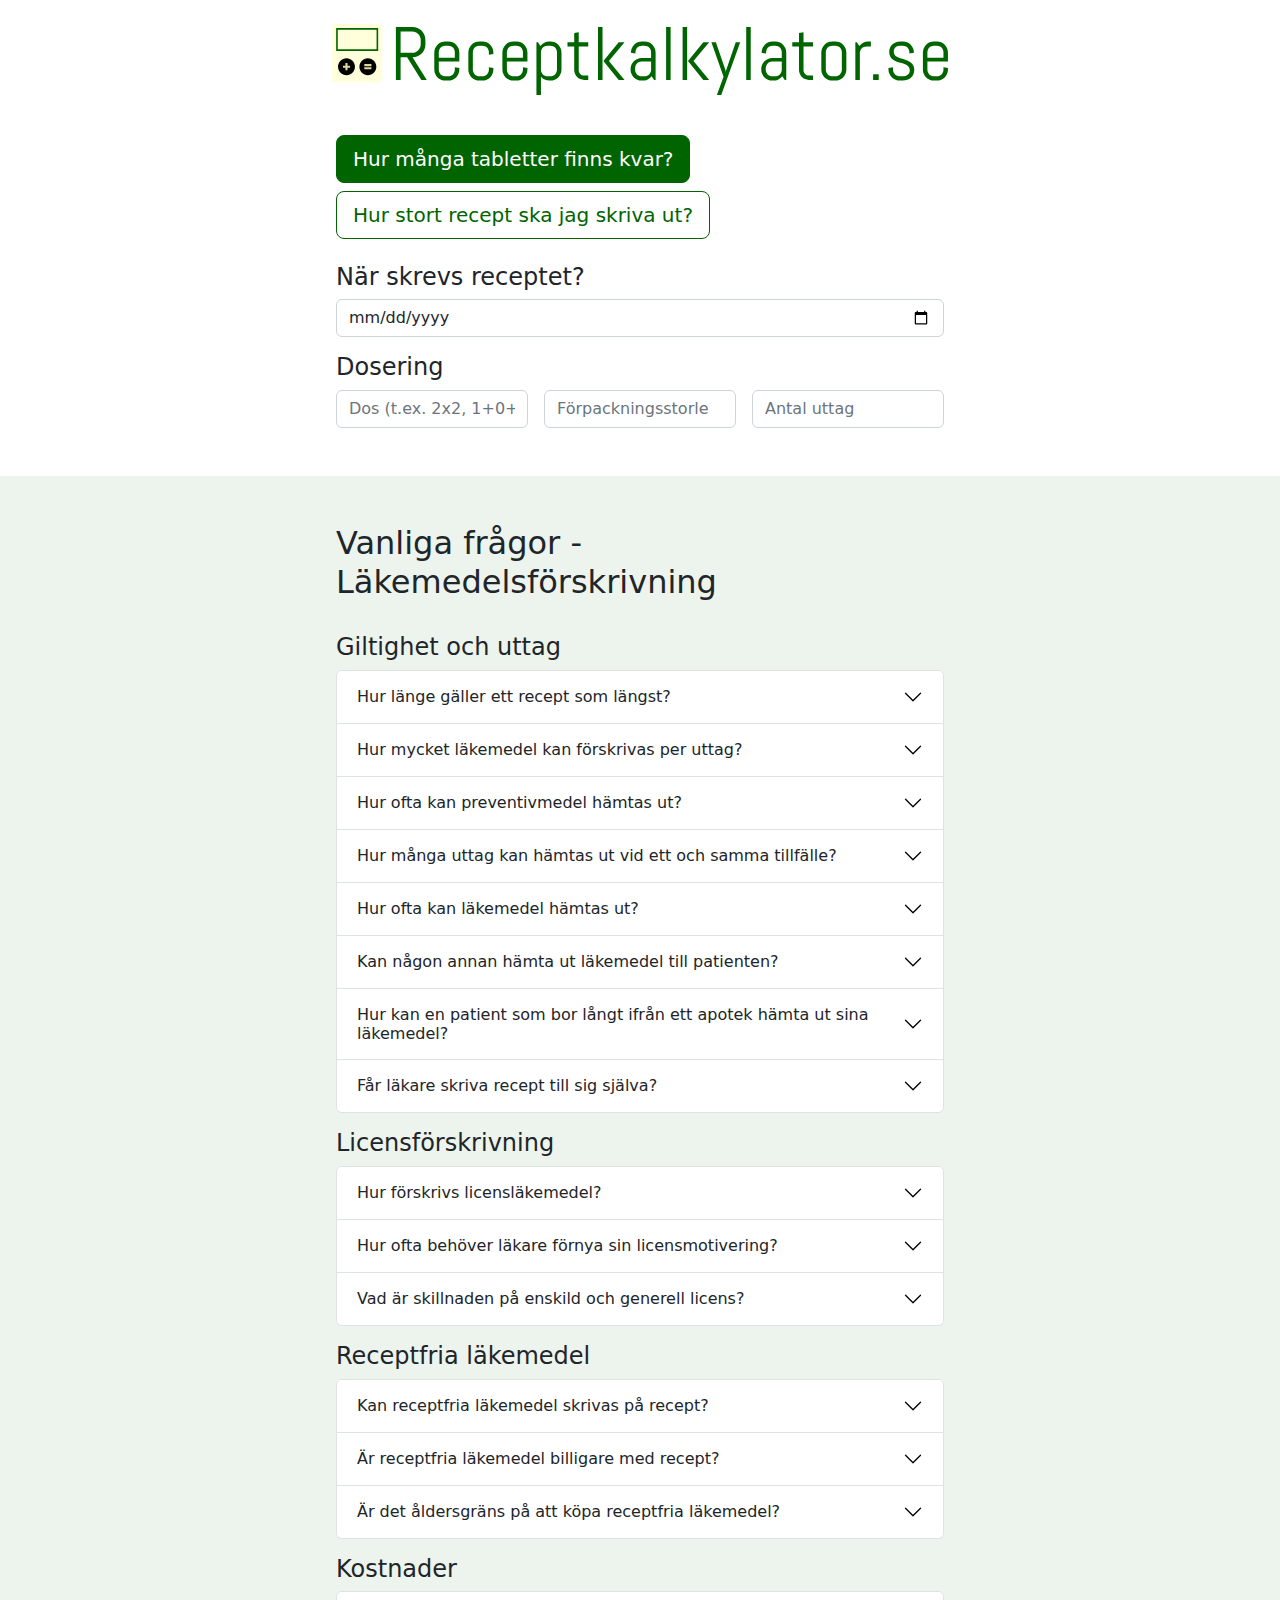
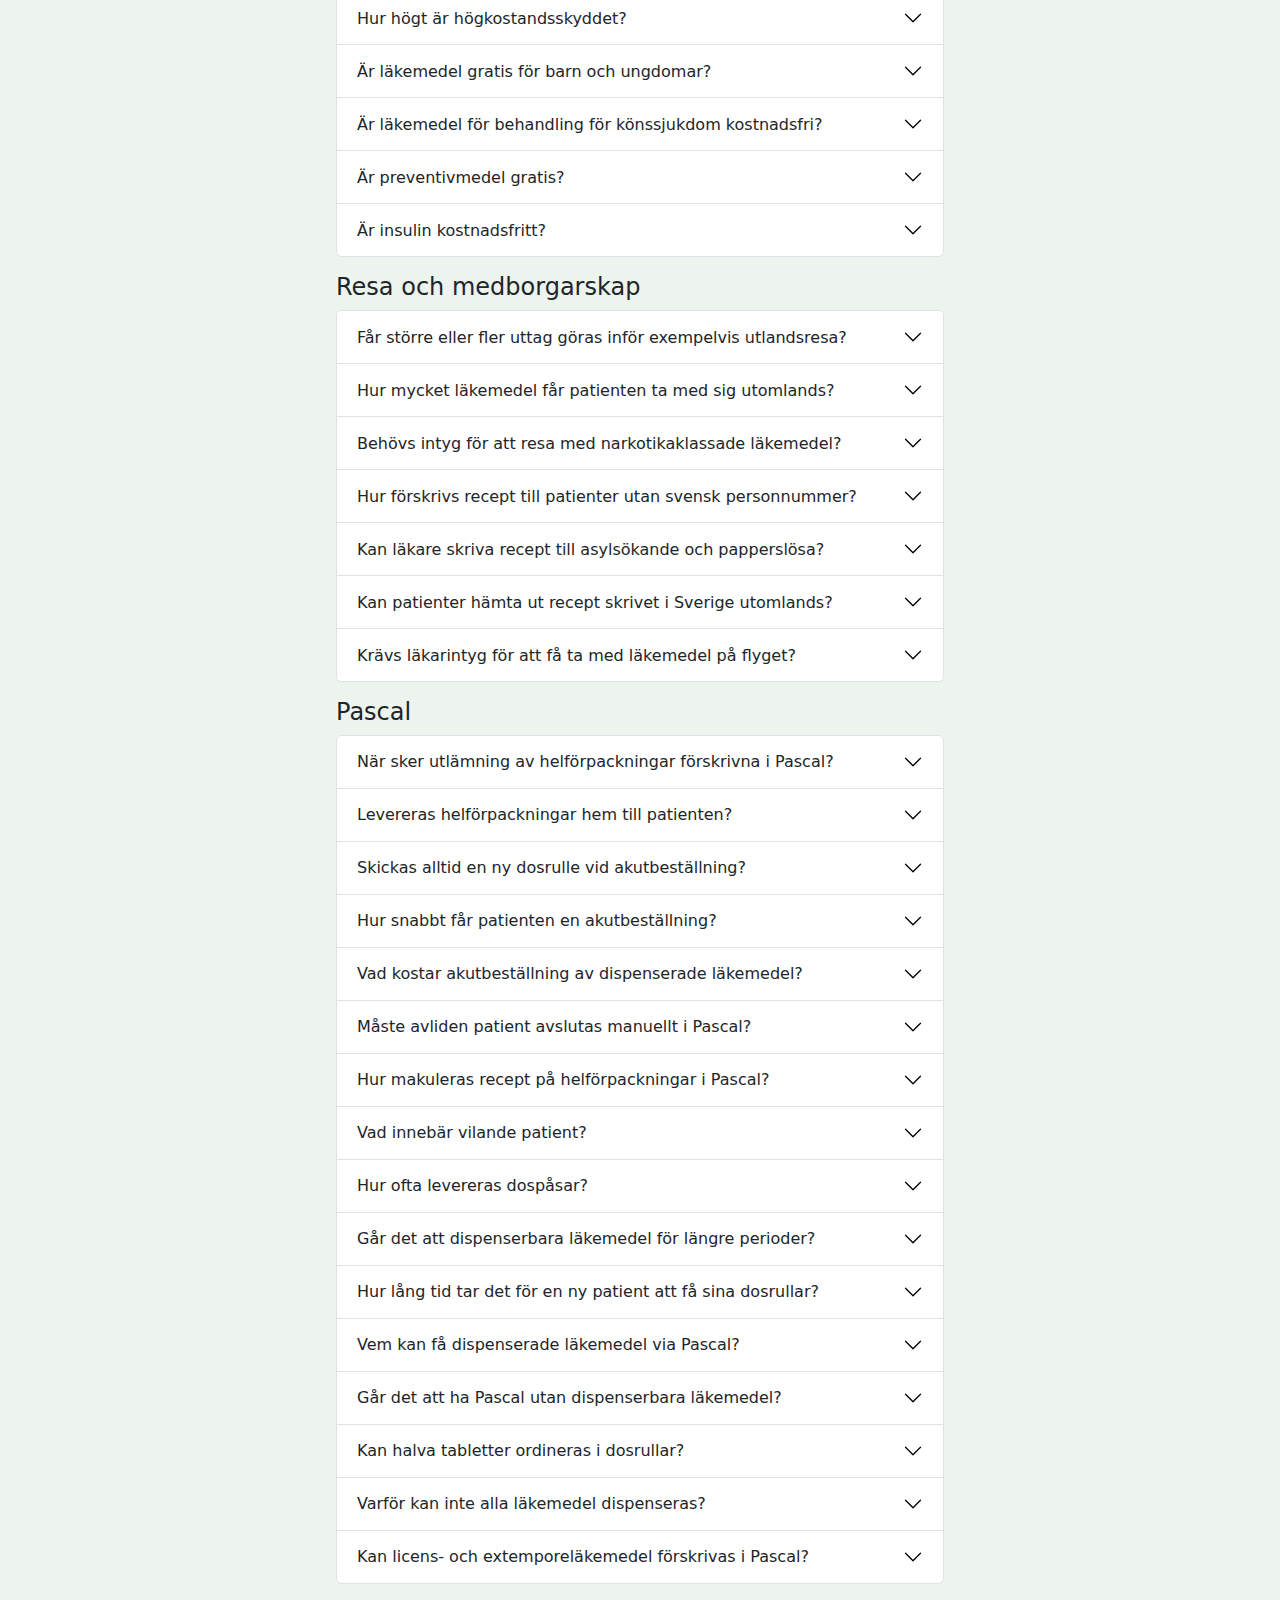
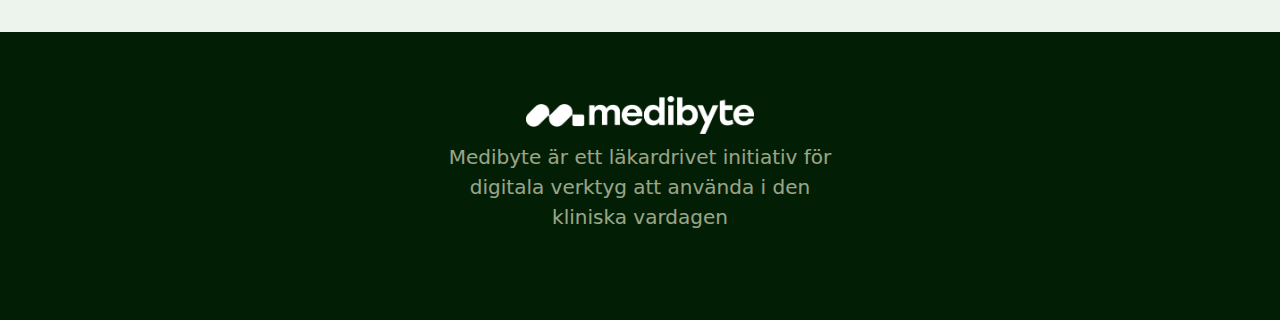
==== public_html/index.html @ afef914c "Uppdaterad FAQ (Pascal)" ====
<!DOCTYPE html>
<html lang="sv">

<head>
  <meta charset="UTF-8">
  <meta name="viewport" content="width=device-width, initial-scale=1.0">
  <meta http-equiv="X-UA-Compatible" content="ie=edge">
  <title>Beräkna recept · Receptkalkylator.se</title>
  <link href="./css/main.min.css" rel="stylesheet"> <!-- including Bootstrap css -->

  <link rel="apple-touch-icon" sizes="180x180" href="/apple-touch-icon.png">
  <link rel="icon" type="image/png" sizes="32x32" href="/favicon-32x32.png">
  <link rel="icon" type="image/png" sizes="16x16" href="/favicon-16x16.png">
  <link rel="manifest" href="/site.webmanifest">
  <link rel="mask-icon" href="/safari-pinned-tab.svg" color="#5bbad5">
  <meta name="msapplication-TileColor" content="#da532c">
  <meta name="theme-color" content="#ffffff">

  <script data-host="https://microanalytics.io" data-dnt="false" src="https://microanalytics.io/js/script.js"
    id="ZwSg9rf6GA" async defer></script>
</head>

<body>

  <body>

    <div style="background: white; width: 100%;">
      <!-- hack made to make sides white when using footer as body-background to make it look like footer stretches the page height-->

      <header class="px-4 pt-4 text-center">
        <a href="/" alt="Link to home" class="text-decoration-none">
          <div class="col-xl-6 col-lg-9 col-md-12 mx-auto text-center d-flex align-items-center justify-content-center">
            <img src="./img/layout/logo_with_text.svg" alt="Logo of Receptkalkylator.se">
          </div>
        </a>
      </header>

      <main class="col-xl-6 col-lg-9 col-md-12 mx-auto text-center px-3 pb-5">
        <div class="row text-start pt-4">
          <div class="col-12 py-3 d-grid gap-2 d-md-block">
            <button id="btnDagar" class="btnSelector btn btn-lg btn-primary mb-2" type="button">Hur många tabletter
              finns kvar?</button>
            <button id="btnUttag" class="btnSelector btn btn-lg btn-outline-primary mb-2" type="button">Hur stort recept
              ska jag skriva ut?</button>
          </div>

          <div id="mainForm">
            <div id="formGroupFromDate" class="formGroupSelectorElement">
              <div class="col-12">
                <h4>När skrevs receptet?</h4>
                <div class="input-group mb-3">
                  <input id="fromDate" type="date" class="form-control" aria-label="Text input with dropdown button"
                    max="2999-12-31">
                </div>
              </div>
            </div>

            <div id="formGroupToDate" class="formGroupSelectorElement d-none">
              <h4>Hur länge ska receptet räcka?</h4>
              <div class="input-group mb-3">
                <input id="toDate" type="date" class="form-control" aria-label="Text input with dropdown button"
                  max="2999-12-31">
                <button id="btnToDate" class="btn btn-outline-primary dropdown-toggle" type="button"
                  data-bs-toggle="dropdown" aria-expanded="false">Förvalda datum:</button>
                <ul class="dropdown-menu dropdown-menu-end">
                  <li><a class="dateDropdown dropdown-item" data-addorsub="+" data-numberof="1" data-timeframe="weeks"
                      data-element="#toDate" href="#">1 vecka</a></li>
                  <li><a class="dateDropdown dropdown-item" data-addorsub="+" data-numberof="2" data-timeframe="weeks"
                      data-element="#toDate" href="#">2 veckor</a></li>
                  <li><a class="dateDropdown dropdown-item" data-addorsub="+" data-numberof="1" data-timeframe="months"
                      data-element="#toDate" href="#">1 månad</a></li>
                  <li><a class="dateDropdown dropdown-item" data-addorsub="+" data-numberof="3" data-timeframe="months"
                      data-element="#toDate" href="#">3
                      månader</a></li>
                  </li>
                  <li><a class="dateDropdown dropdown-item" data-addorsub="+" data-numberof="6" data-timeframe="months"
                      data-element="#toDate" href="#">6
                      månader</a></li>
                  <li><a class="dateDropdown dropdown-item" data-addorsub="+" data-numberof="1" data-timeframe="years"
                      data-element="#toDate" href="#">1 år</a></li>
                </ul>
              </div>
            </div>


            <h4>Dosering</h4>
            <div class="row gx-3 gy-sm-1">
              <div class="col">
                <input id="dosage" type="text" class="form-control" placeholder="Dos (t.ex. 2x2, 1+0+1, 1*3)">
              </div>
              <div class="col">
                <input id="packageSize" type="number" class="form-control" placeholder="Förpackningsstorlek">
              </div>
              <div id="formGroupWithdrawls" class="col formGroupSelectorElement">
                <input id="withdrawls" type="number" class="form-control" placeholder="Antal uttag">
              </div>
            </div>

          </div>

        </div>

        <div id="alertReceptInfo" class="col-12 mt-4 alert alert-secondary rounded-0 text-start d-none" role="alert">
          <div class="m-1 p-3 border-primary border border-3">
            <h2 class="text-primary">RECEPT</h2>
            <p id="pReceptText">3x1 i 30 dagar från 2022-07-01 till 2022-08-01. 3 stycken förpackningar á 98 tabletter.
              I dagsläget borde <strong>22 tabletter finnas kvar</strong> som enligt receptet <strong>bör räcka i 10
                dagar</strong></b></p>
            <button id="kopieraKnapp" class="btn btn-primary"><i class="bi bi-clipboard"></i> Kopiera
              texten (för att klistra in i journalen)</button>
              <div id="additionalInfo" class="text-muted hideAtFormSetUp pt-2">
                
              </div>
          </div>
        </div>

      </main>

    </div> <!-- Slut på vita bakgrunden -->

    <section class="bg-light py-4">
      <div class="col-xl-6 col-lg-9 col-md-12 mx-auto text-start px-3 py-4">
        <h2 class="pb-2">Vanliga frågor - Läkemedelsförskrivning</h2>
        <h4 class="pt-3">Giltighet och uttag</h4>
        <div class="accordion" id="accordion1">
          <div class="accordion-item">
            <h2 class="accordion-header" id="flush-headingOne">
              <button class="accordion-button collapsed" type="button" data-bs-toggle="collapse"
                data-bs-target="#flush-collapseOne" aria-expanded="false" aria-controls="flush-collapseOne">
                Hur länge gäller ett recept som längst?
              </button>
            </h2>
            <div id="flush-collapseOne" class="accordion-collapse collapse" aria-labelledby="flush-headingOne"
              data-bs-parent="#accordion1">
              <div class="accordion-body">Giltighetstiden för ett recept är 12 månader och kan inte förlängas. Däremot
                kan giltighetstiden begränsas om det anges på receptet.
              </div>
            </div>
          </div>
          <div class="accordion-item">
            <h2 class="accordion-header" id="flush-headingThree">
              <button class="accordion-button collapsed" type="button" data-bs-toggle="collapse"
                data-bs-target="#flush-collapseThree" aria-expanded="false" aria-controls="flush-collapseThree">
                Hur mycket läkemedel kan förskrivas per uttag?
              </button>
            </h2>
            <div id="flush-collapseThree" class="accordion-collapse collapse" aria-labelledby="flush-headingThree"
              data-bs-parent="#accordion1">
              <div class="accordion-body">Som mest beviljas uttag för att täcka 90 dagars förbrukning inom
                högkostnadsskyddet. Begärs större uttag kan det bekostas utanför högkostnadsskyddet.
              </div>
            </div>
          </div>
          <div class="accordion-item">
            <h2 class="accordion-header" id="flush-headingFour">
              <button class="accordion-button collapsed" type="button" data-bs-toggle="collapse"
                data-bs-target="#flush-collapseFour" aria-expanded="false" aria-controls="flush-collapseFour">
                Hur ofta kan preventivmedel hämtas ut?
              </button>
            </h2>
            <div id="flush-collapseFour" class="accordion-collapse collapse" aria-labelledby="flush-headingFour"
              data-bs-parent="#accordion1">
              <div class="accordion-body">Preventivmedel är generellt undantaget den s.k. 90-dagarsregeln och kan hämtas
                ut för 1 års förbrukning.
              </div>
            </div>
          </div>
          <div class="accordion-item">
            <h2 class="accordion-header" id="flush-heading5">
              <button class="accordion-button collapsed" type="button" data-bs-toggle="collapse"
                data-bs-target="#flush-collapse5" aria-expanded="false" aria-controls="flush-collapse5">
                Hur många uttag kan hämtas ut vid ett och samma tillfälle?
              </button>
            </h2>
            <div id="flush-collapse5" class="accordion-collapse collapse" aria-labelledby="flush-heading5"
              data-bs-parent="#accordion1">
              <div class="accordion-body">
                <p>Sedan 2018 kan endast 1 uttag göras vid ett och samma tillfälle inom högkostnadsskyddet. Det är
                  därför viktigt att ordinera en adekvat förpackningsstorlek och ett korrekt antal förpackningar per
                  uttag.</p>
                <p><i>Exempel: Paracetamol 500 mg förskrivs med ordination 2x4 på förpackningsstorleken 100 stycken och
                    12 uttag. En förpackning á 100 tabletter räcker utifrån ordinationen endast i 12 dagar. Patienten
                    har visserligen totalt sett behandling för 150 dagar men måste besöka apoteket varannan vecka. 
                    För patienten hade det underlättat att få fler förpackningar förskrivet per uttag. 
                  </i></p>
              </div>
            </div>
          </div>
          <div class="accordion-item">
            <h2 class="accordion-header" id="flush-heading6">
              <button class="accordion-button collapsed" type="button" data-bs-toggle="collapse"
                data-bs-target="#flush-collapse6" aria-expanded="false" aria-controls="flush-collapse6">
                Hur ofta kan läkemedel hämtas ut?
              </button>
            </h2>
            <div id="flush-collapse6" class="accordion-collapse collapse" aria-labelledby="flush-heading6"
              data-bs-parent="#accordion1">
              <div class="accordion-body">
                <p>Ett nytt uttag kan inom högkostnadsskyddet göras tidigast efter 2/3 av tiden som ett recept ska
                  räcka. </p>
                <p><i>Exempel: Enalapril 20 mg förskrivs på ordination 1x1 med förpackningsstorlek 100 stycken och 4
                    uttag. Det andra uttaget kan göras tidigast 60 dagar efter det första uttaget.</i></p>
              </div>
            </div>
          </div>
          <div class="accordion-item">
            <h2 class="accordion-header" id="flush-heading19">
              <button class="accordion-button collapsed" type="button" data-bs-toggle="collapse"
                data-bs-target="#flush-collapse19" aria-expanded="false" aria-controls="flush-collapse19">
                Kan någon annan hämta ut läkemedel till patienten?
              </button>
            </h2>
            <div id="flush-collapse19" class="accordion-collapse collapse" aria-labelledby="flush-heading19"
              data-bs-parent="#accordion1">
              <div class="accordion-body">Ja. Genom att lämna in en fullmakt till apoteket kan exempelvis en anhörig eller vårdenhet hämta ut läkemedel åt patienten. En vårnadshavare kan även överlåta sitt barns apoteksärenden genom en <a href="https://www.ehalsomyndigheten.se/privat/blanketter/blanketter-for-fullmakter/" target="_blank">fullmakt från E-hälsomyndigheten</a>. 
              </div>
            </div>
          </div>
          <div class="accordion-item">
            <h2 class="accordion-header" id="flush-heading20">
              <button class="accordion-button collapsed" type="button" data-bs-toggle="collapse"
                data-bs-target="#flush-collapse20" aria-expanded="false" aria-controls="flush-collapse20">
                Hur kan en patient som bor långt ifrån ett apotek hämta ut sina läkemedel?
              </button>
            </h2>
            <div id="flush-collapse20" class="accordion-collapse collapse" aria-labelledby="flush-heading20"
              data-bs-parent="#accordion1">
              <div class="accordion-body">På de flesta orter som saknar apotek finns det apoteksombud. Det kan exempelvis vara en lanthandel där du kan kan hämta ut och lämna in läkemedel.
              </div>
            </div>
          </div>
          <div class="accordion-item">
            <h2 class="accordion-header" id="flush-heading15">
              <button class="accordion-button collapsed" type="button" data-bs-toggle="collapse"
                data-bs-target="#flush-collapse15" aria-expanded="false" aria-controls="flush-collapse15">
                Får läkare skriva recept till sig själva?
              </button>
            </h2>
            <div id="flush-collapse15" class="accordion-collapse collapse" aria-labelledby="flush-heading15"
              data-bs-parent="#accordion1">
              <div class="accordion-body">Ja. Förskrivningsrätten innefattar även läkemedelsförskrivning för eget bruk. Detta görs enklast som “Fritidsförskrivning” på E-hälsomyndighetens webbplats <a href="https://www.ehalsomyndigheten.se/yrkesverksam/vard/forskrivningskollen/">förskrivningskollen.se</a>.
              </div>
            </div>
          </div>
        </div>

        <!--LICENSFÖRSKRIVNING-->
        <h4 class="pt-3">Licensförskrivning</h4>
        <div class="accordion" id="accordion5">
          <div class="accordion-item">
            <h2 class="accordion-header" id="flush-heading16">
              <button class="accordion-button collapsed" type="button" data-bs-toggle="collapse"
                data-bs-target="#flush-collapse16" aria-expanded="false" aria-controls="flush-collapse16">
                Hur förskrivs licensläkemedel?
              </button>
            </h2>
            <div id="flush-collapse16" class="accordion-collapse collapse" aria-labelledby="flush-heading16"
              data-bs-parent="#accordion5">
              <div class="accordion-body"><p> För att en patient ska kunna behandlas med ett icke godkänt läkemedel krävs det att apoteket söker en licens. Läkaren måste först skriva en licensmotivering i <a href="https://www.ehalsomyndigheten.se/yrkesverksam/klas/" target="_blank">e-tjänsten KLAS</a>. Det är Läkemedelsverket som beslutar i frågan. 
                <p>Licensmotiveringen ska beskriva tidigare behandlingsförsök och varför inte godkända läkemedel kan användas samt motivera valet av det aktuella licensläkemedlet.</p>
              </div>
            </div>
          </div>
          <div class="accordion-item">
            <h2 class="accordion-header" id="flush-heading17">
              <button class="accordion-button collapsed" type="button" data-bs-toggle="collapse"
                data-bs-target="#flush-collapse17" aria-expanded="false" aria-controls="flush-collapse17">
                Hur ofta behöver läkare förnya sin licensmotivering?
              </button>
            </h2>
            <div id="flush-collapse17" class="accordion-collapse collapse" aria-labelledby="flush-heading17"
              data-bs-parent="#accordion5">
              <div class="accordion-body">Läkarens licensmotivering sparas i 36 månader. Under denna period kan apoteket på egen hand förnya licensansökan vid behov.
              </div>
            </div>
          </div>
          <div class="accordion-item">
            <h2 class="accordion-header" id="flush-heading18">
              <button class="accordion-button collapsed" type="button" data-bs-toggle="collapse"
                data-bs-target="#flush-collapse18" aria-expanded="false" aria-controls="flush-collapse18">
                Vad är skillnaden på enskild och generell licens?
              </button>
            </h2>
            <div id="flush-collapse18" class="accordion-collapse collapse" aria-labelledby="flush-heading18"
              data-bs-parent="#accordion5">
              <div class="accordion-body">En enskild licens gäller för en enskild patient och är inte kopplad till förskrivande läkare eller vårdenhet. En generell licens tillgodoser tvärtom behovet av läkemedelsrekvirering på en eller flera vårdenheter (exempelvis ett sjukhus) men gäller inte för receptexpediering annat än i undantagsfall. 
              </div>
            </div>
          </div>
        </div>

        <!-- RECEPTFRIA LÄKEMEDEL-->
        <h4 class="pt-3">Receptfria läkemedel</h4>
        <div class="accordion" id="accordion6">
          <div class="accordion-item">
            <h2 class="accordion-header" id="flush-heading10">
              <button class="accordion-button collapsed" type="button" data-bs-toggle="collapse"
                data-bs-target="#flush-collapse10" aria-expanded="false" aria-controls="flush-collapse10">
                Kan receptfria läkemedel skrivas på recept?
              </button>
            </h2>
            <div id="flush-collapse10" class="accordion-collapse collapse" aria-labelledby="flush-heading10"
              data-bs-parent="#accordion6">
              <div class="accordion-body">Ja. Alla läkemedel kan skrivas på recept. Det är dock inte säkert att läkemedlet ingår i läkemedelsförmånen och därmed innefattas av högkostnadsskyddet bara för att det skrivs på recept. Vidare har flertalet regioner särskilda regler för förskrivning av receptfria läkemedel.
              </div>
            </div>
          </div>
          <div class="accordion-item">
            <h2 class="accordion-header" id="flush-heading10x">
              <button class="accordion-button collapsed" type="button" data-bs-toggle="collapse"
                data-bs-target="#flush-collapse10x" aria-expanded="false" aria-controls="flush-collapse10x">
                Är receptfria läkemedel billigare med recept?
              </button>
            </h2>
            <div id="flush-collapse10x" class="accordion-collapse collapse" aria-labelledby="flush-heading10x"
              data-bs-parent="#accordion6">
              <div class="accordion-body">
                <p>Nej. Generellt sett är receptfria läkemedel billigare att köpa utan recept, t.ex. från nätapotek
                  eller vanliga livsmedelsbutiker, förutsatt att patienten inte nått upp till subvention inom
                  högkostnadsskyddet och att det aktuella läkemedelet ingår i förmånen.</p>
                <p>Läs mer i <a
                    href="https://www.konkurrensverket.se/informationsmaterial/rapportlista/prisutveckling-pa-receptfria-lakemedel-sedan-omregleringen/"
                    target="_blank" alt="Länk till rapport om recept på Konkurrensverkets hemsida">Konkurrensverkets
                    rapport från 2017</a>.</p>
              </div>
            </div>
          </div>
          <div class="accordion-item">
            <h2 class="accordion-header" id="flush-heading14">
              <button class="accordion-button collapsed" type="button" data-bs-toggle="collapse"
                data-bs-target="#flush-collapse14" aria-expanded="false" aria-controls="flush-collapse14">
                Är det åldersgräns på att köpa receptfria läkemedel?
              </button>
            </h2>
            <div id="flush-collapse14" class="accordion-collapse collapse" aria-labelledby="flush-heading14"
              data-bs-parent="#accordion6">
              <div class="accordion-body">I dagligvaruhandeln gäller 18-årsgräns på samtliga receptfria läkemedel. På apotek gäller ingen åldersgräns (undantaget nikotinersättning) men mindreåriga får endast köpa en förpackning paracetamol p.g.a. intoxikationsrisk.
              </div>
            </div>
          </div>
        </div>
      
        <!--KOSTNADER-->
        <h4 class="pt-3">Kostnader</h4>
        <div class="accordion" id="accordion2">
          <div class="accordion-item">
            <h2 class="accordion-header" id="flush-headingTwo">
              <button class="accordion-button collapsed" type="button" data-bs-toggle="collapse"
                data-bs-target="#flush-collapseTwo" aria-expanded="false" aria-controls="flush-collapseTwo">
                Hur högt är högkostandsskyddet?
              </button>
            </h2>
            <div id="flush-collapseTwo" class="accordion-collapse collapse" aria-labelledby="flush-headingTwo"
              data-bs-parent="#accordion2">
              <div class="accordion-body">Högkostandsskyddet uppgår 2023 till 2600 kr. Det innebär att patienten aldrig
                betalar mer än 2600 kr per 12 månadersperiod för sina läkemedel.
              </div>
            </div>
          </div>
          <div class="accordion-item">
            <h2 class="accordion-header" id="flush-heading11">
              <button class="accordion-button collapsed" type="button" data-bs-toggle="collapse"
                data-bs-target="#flush-collapse11" aria-expanded="false" aria-controls="flush-collapse11">
                Är läkemedel gratis för barn och ungdomar?
              </button>
            </h2>
            <div id="flush-collapse11" class="accordion-collapse collapse" aria-labelledby="flush-heading11"
              data-bs-parent="#accordion2">
              <div class="accordion-body">Ja. Läkemedel inom läkemedelsförmånen är kostnadsfria till barn och ungdomar upp till och med 18 år.
              </div>
            </div>
          </div>
          <div class="accordion-item">
            <h2 class="accordion-header" id="flush-heading12">
              <button class="accordion-button collapsed" type="button" data-bs-toggle="collapse"
                data-bs-target="#flush-collapse12" aria-expanded="false" aria-controls="flush-collapse12">
                Är läkemedel för behandling för könssjukdom kostnadsfri?
              </button>
            </h2>
            <div id="flush-collapse12" class="accordion-collapse collapse" aria-labelledby="flush-heading12"
              data-bs-parent="#accordion2">
              <div class="accordion-body">Ja. Läkemedel för behandling av könssjukdomar som lyder under Smittskyddslagen är kostnadsfria oavsett ålder. Könssjukdomar som ingår i Smittskyddslagen är: Klamydia, Gonorré, Hepatit B, Syfilis och HIV.
              </div>
            </div>
          </div>
          <div class="accordion-item">
            <h2 class="accordion-header" id="flush-heading13">
              <button class="accordion-button collapsed" type="button" data-bs-toggle="collapse"
                data-bs-target="#flush-collapse13" aria-expanded="false" aria-controls="flush-collapse13">
                Är preventivmedel gratis?
              </button>
            </h2>
            <div id="flush-collapse13" class="accordion-collapse collapse" aria-labelledby="flush-heading13"
              data-bs-parent="#accordion2">
              <div class="accordion-body">Preventivmedel inom förmånen är kostnadsfria upp till och med 20 års ålder på nationell nivå. Därefter subventioneras preventivmedel olika beroende på i vilken region patienten är skriven. Läs mer om regionspeficika <a href="https://www.ehalsomyndigheten.se/yrkesverksam/apotek/lakemedelssubventioner/#regionssubventioner">läkemedelssubventioner på E-hälsomyndigheten.</a>
              </div>
            </div>
          </div>
          <div class="accordion-item">
            <h2 class="accordion-header" id="flush-heading37">
              <button class="accordion-button collapsed" type="button" data-bs-toggle="collapse"
                data-bs-target="#flush-collapse37" aria-expanded="false" aria-controls="flush-collapse37">
                Är insulin kostnadsfritt?
              </button>
            </h2>
            <div id="flush-collapse37" class="accordion-collapse collapse" aria-labelledby="flush-heading37"
              data-bs-parent="#accordion2">
              <div class="accordion-body">Ja. För patienter med diabetes typ 2 är även kombinationspreparat av insulin och GLP-1-analog kostnadsfria. 
              </div>
            </div>
          </div>
        </div>

        <!--RESA OCH MEDBORGARSKAP-->
        <h4 class="pt-3">Resa och medborgarskap</h4>
        <div class="accordion" id="accordion3">
          <div class="accordion-item">
            <h2 class="accordion-header" id="flush-heading7">
              <button class="accordion-button collapsed" type="button" data-bs-toggle="collapse"
                data-bs-target="#flush-collapse7" aria-expanded="false" aria-controls="flush-collapse7">
                Får större eller fler uttag göras inför exempelvis utlandsresa?
              </button>
            </h2>
            <div id="flush-collapse7" class="accordion-collapse collapse" aria-labelledby="flush-heading7"
              data-bs-parent="#accordion3">
              <div class="accordion-body">Vid synnerliga skäl (exempelvis utlandsstudier) får apoteket göra undantag
                från den s.k. 90-dagarsregeln och bevilja större uttag inom läkemedelsförmånen.
              </div>
            </div>
          </div>
          <div class="accordion-item">
            <h2 class="accordion-header" id="flush-heading8">
              <button class="accordion-button collapsed" type="button" data-bs-toggle="collapse"
                data-bs-target="#flush-collapse8" aria-expanded="false" aria-controls="flush-collapse8">
                Hur mycket läkemedel får patienten ta med sig utomlands?
              </button>
            </h2>
            <div id="flush-collapse8" class="accordion-collapse collapse" aria-labelledby="flush-heading8"
              data-bs-parent="#accordion3">
              <div class="accordion-body">Det beror på mottagande land. Kontakta aktuellt lands ambassad för regler
                gällande läkemedel.
              </div>
            </div>
          </div>
          <div class="accordion-item">
            <h2 class="accordion-header" id="flush-heading9">
              <button class="accordion-button collapsed" type="button" data-bs-toggle="collapse"
                data-bs-target="#flush-collapse9" aria-expanded="false" aria-controls="flush-collapse9">
                Behövs intyg för att resa med narkotikaklassade läkemedel?
              </button>
            </h2>
            <div id="flush-collapse9" class="accordion-collapse collapse" aria-labelledby="flush-heading9"
              data-bs-parent="#accordion3">
              <div class="accordion-body">
                <p>Vid resa till Schengenland krävs ett schengenintyg för varje läkemedel som är narkotikaklassat i det
                  mottagande landet. För övriga länder bör aktuellt lands ambassad konsulteras.</p>
                <p>Schengenintyg finns att fylla i elektroniskt på Läkemedelsverkets hemsida:
                  <a href="https://www.lakemedelsverket.se/48fdea/globalassets/dokument/blanketter-och-e-tjanster/handel-med-lakemedel/schengenintyg.pdf"
                    alt="Schengen-intyg för narkotikaklassade läkemedel" target="_blank">Schengen-intyg</a>
                </p>
              </div>
            </div>
          </div>
          <div class="accordion-item">
            <h2 class="accordion-header" id="flush-heading15">
              <button class="accordion-button collapsed" type="button" data-bs-toggle="collapse"
                data-bs-target="#flush-collapse15" aria-expanded="false" aria-controls="flush-collapse15">
                Hur förskrivs recept till patienter utan svensk personnummer?
              </button>
            </h2>
            <div id="flush-collapse15" class="accordion-collapse collapse" aria-labelledby="flush-heading15"
              data-bs-parent="#accordion3">
              <div class="accordion-body">För patienter utan svensk personnummer måste ett specifikt apotek anges på receptet och patienten informeras om att receptet inte kan hämtas ut på något annat apotek. Vidare kan inte uttag sparas och förskrivningen omfattas inte av högkostnadsskyddet.
              </div>
            </div>
          </div>
          <div class="accordion-item">
            <h2 class="accordion-header" id="flush-heading16">
              <button class="accordion-button collapsed" type="button" data-bs-toggle="collapse"
                data-bs-target="#flush-collapse16" aria-expanded="false" aria-controls="flush-collapse16">
                Kan läkare skriva recept till asylsökande och papperslösa?
              </button>
            </h2>
            <div id="flush-collapse16" class="accordion-collapse collapse" aria-labelledby="flush-heading16"
              data-bs-parent="#accordion3">
              <div class="accordion-body"> <p>Ja. Läs <i>“Hur förskrivs recept till patienter utan svenskt personnummer?”</i> ovan.</p>
                <p>Asylsökande och papperslösa omfattas inte av läkemedelsförmånen. För vuxna subventioneras endast läkemedel för vård som inte kan anstå. Barn och ungdomar har rätt till samma vård som andra barn och ungdomar som bor i Sverige. Läs mer om läkemedel till asylsökande på <a href="https://www.migrationsverket.se/Andra-aktorer/Kommuner/Om-asylsokande/Ratt-till-vard.html" target="_blank">Migrationsverkets hemsida</a> respektive aktuell region för hantering av läkemedel till papperslösa.</p>
              </div>
            </div>
          </div>
          <div class="accordion-item">
            <h2 class="accordion-header" id="flush-heading17">
              <button class="accordion-button collapsed" type="button" data-bs-toggle="collapse"
                data-bs-target="#flush-collapse17" aria-expanded="false" aria-controls="flush-collapse17">
                Kan patienter hämta ut recept skrivet i Sverige utomlands?
              </button>
            </h2>
            <div id="flush-collapse17" class="accordion-collapse collapse" aria-labelledby="flush-heading17"
              data-bs-parent="#accordion3">
              <div class="accordion-body"><p>Ja. I princip är recept förskrivna inom EES giltiga inom hela EES (Europeiska unionen inklusive Norge, Island och Liechtenstein). I praktiken krävs dock ett pappersrecept då EES inte har samma system för e-recept. <a href="https://europa.eu/youreurope/citizens/health/prescription-medicine-abroad/prescriptions/index_sv.htm" target="_blank">Läs mer på europeiska unionens hemsida</a></p>
              </div>
            </div>
          </div>
          <div class="accordion-item">
            <h2 class="accordion-header" id="flush-heading18">
              <button class="accordion-button collapsed" type="button" data-bs-toggle="collapse"
                data-bs-target="#flush-collapse18" aria-expanded="false" aria-controls="flush-collapse18">
                Krävs läkarintyg för att få ta med läkemedel på flyget?
              </button>
            </h2>
            <div id="flush-collapse18" class="accordion-collapse collapse" aria-labelledby="flush-heading18"
              data-bs-parent="#accordion3">
              <div class="accordion-body">Nej. Däremot underlättar det om läkemedel medförs i originalförpackning men det är inget krav.
              </div>
            </div>
          </div>
        </div>
      
      <!--PASCAL-->
      <h4 class="pt-3">Pascal</h4>
        <div class="accordion" id="accordion4">
          <div class="accordion-item">
            <h2 class="accordion-header" id="flush-heading21">
              <button class="accordion-button collapsed" type="button" data-bs-toggle="collapse"
                data-bs-target="#flush-collapse21" aria-expanded="false" aria-controls="flush-collapse21">
                När sker utlämning av helförpackningar förskrivna i Pascal?
              </button>
            </h2>
            <div id="flush-collapse21" class="accordion-collapse collapse" aria-labelledby="flush-heading21"
              data-bs-parent="#accordion4">
              <div class="accordion-body">Helförpackningar kan omgående hämtas ut på valfritt apotek.
              </div>
            </div>
          </div>
          <div class="accordion-item">
            <h2 class="accordion-header" id="flush-heading22">
              <button class="accordion-button collapsed" type="button" data-bs-toggle="collapse"
                data-bs-target="#flush-collapse22" aria-expanded="false" aria-controls="flush-collapse22">
                Levereras helförpackningar hem till patienten?
              </button>
            </h2>
            <div id="flush-collapse22" class="accordion-collapse collapse" aria-labelledby="flush-heading22"
              data-bs-parent="#accordion4">
              <div class="accordion-body">Nej. Helförpackningar hämtas ut på valfritt apotek, alternativt levereras till överenskommet utlämningsställe.
              </div>
            </div>
          </div>
          <div class="accordion-item">
            <h2 class="accordion-header" id="flush-heading23">
              <button class="accordion-button collapsed" type="button" data-bs-toggle="collapse"
                data-bs-target="#flush-collapse23" aria-expanded="false" aria-controls="flush-collapse23">
                Skickas alltid en ny dosrulle vid akutbeställning?
              </button>
            </h2>
            <div id="flush-collapse23" class="accordion-collapse collapse" aria-labelledby="flush-heading23"
              data-bs-parent="#accordion4">
              <div class="accordion-body"> Nej. Endast vid utsättning eller dosändring av dispenserade läkemedel skickas en ny så kallad utbytesrulle. Om endast läkemedel läkemedel läggs till skickas tilläggsdoser i en så kallad kompletteringsrulle. Detta är en ny funktion sedan 2018. Det är därför viktigt att akutmarkera samtliga läkemedel som önskas ingå i en akutbeställning. 
              </div>
            </div>
          </div>
          <div class="accordion-item">
            <h2 class="accordion-header" id="flush-heading24">
              <button class="accordion-button collapsed" type="button" data-bs-toggle="collapse"
                data-bs-target="#flush-collapse24" aria-expanded="false" aria-controls="flush-collapse24">
                Hur snabbt får patienten en akutbeställning?
              </button>
            </h2>
            <div id="flush-collapse24" class="accordion-collapse collapse" aria-labelledby="flush-heading24"
              data-bs-parent="#accordion4">
              <div class="accordion-body">Det beror på om akutbeställningen görs innan stopptiden (kl. 12:00), isåfall levereras nya dospåsar till utlämningsstället senast dagen därpå (dag 2) med läkemedel för nästa dag (dag 3). Annars dröjer det ytterligare en dag. Vidare sker inga leveranser på helgdagar. <br><br> Detta innebär att en akutbeställning efter kl. 12:00 på en fredag levereras först på tisdag med dispenserade läkemedel för start onsdag. 
              </div>
            </div>
          </div>
          <div class="accordion-item">
            <h2 class="accordion-header" id="flush-heading25">
              <button class="accordion-button collapsed" type="button" data-bs-toggle="collapse"
                data-bs-target="#flush-collapse25" aria-expanded="false" aria-controls="flush-collapse25">
                Vad kostar akutbeställning av dispenserade läkemedel?
              </button>
            </h2>
            <div id="flush-collapse25" class="accordion-collapse collapse" aria-labelledby="flush-heading25"
              data-bs-parent="#accordion4">
              <div class="accordion-body">Akut dosleverans till avtal utlämningsställe är kostnadsfritt. Om mottagande enhet (exempelvis hemsjukvården eller SÄBO) har avtalat om direktleverans utgår en extra kostnad för detta. 
              </div>
            </div>
          </div>
          <div class="accordion-item">
            <h2 class="accordion-header" id="flush-heading26">
              <button class="accordion-button collapsed" type="button" data-bs-toggle="collapse"
                data-bs-target="#flush-collapse26" aria-expanded="false" aria-controls="flush-collapse26">
                Måste avliden patient avslutas manuellt i Pascal?
              </button>
            </h2>
            <div id="flush-collapse26" class="accordion-collapse collapse" aria-labelledby="flush-heading26"
              data-bs-parent="#accordion4">
              <div class="accordion-body">Ja. Det tar tid för informationen att överföras från folkbokföringen till Pascal varför fortsatta försändelser (och fakturor) kommer att skickas om patienten inte registreras som avliden.
              </div>
            </div>
          </div>
          <div class="accordion-item">
            <h2 class="accordion-header" id="flush-heading27">
              <button class="accordion-button collapsed" type="button" data-bs-toggle="collapse"
                data-bs-target="#flush-collapse27" aria-expanded="false" aria-controls="flush-collapse27">
                Hur makuleras recept på helförpackningar i Pascal?
              </button>
            </h2>
            <div id="flush-collapse27" class="accordion-collapse collapse" aria-labelledby="flush-heading27"
              data-bs-parent="#accordion4">
              <div class="accordion-body">Genom att sätta ut läkemedlet i Pascal makuleras receptet och ytterligare helförpackning går inte att hämta ut.
              </div>
            </div>
          </div>
          <div class="accordion-item">
            <h2 class="accordion-header" id="flush-heading29">
              <button class="accordion-button collapsed" type="button" data-bs-toggle="collapse"
                data-bs-target="#flush-collapse29" aria-expanded="false" aria-controls="flush-collapse29">
                Vad innebär vilande patient?
              </button>
            </h2>
            <div id="flush-collapse29" class="accordion-collapse collapse" aria-labelledby="flush-heading29"
              data-bs-parent="#accordion4">
              <div class="accordion-body">Det innebär att patientens dosrullar är pausade. Det går dock fortfarande att göra förändringar i läkemedelslistan och helförpackningar kan hämtas ut som vanligt. 
              </div>
            </div>
          </div>
          <div class="accordion-item">
            <h2 class="accordion-header" id="flush-heading30">
              <button class="accordion-button collapsed" type="button" data-bs-toggle="collapse"
                data-bs-target="#flush-collapse30" aria-expanded="false" aria-controls="flush-collapse30">
                Hur ofta levereras dospåsar?
              </button>
            </h2>
            <div id="flush-collapse30" class="accordion-collapse collapse" aria-labelledby="flush-heading30"
              data-bs-parent="#accordion4">
              <div class="accordion-body">Som standard levereras dospåsar för 2 veckors förbrukning åt gång. Detta kan ändras till 1 vecka om det önskas.
              </div>
            </div>
          </div>
          <div class="accordion-item">
            <h2 class="accordion-header" id="flush-heading31">
              <button class="accordion-button collapsed" type="button" data-bs-toggle="collapse"
                data-bs-target="#flush-collapse31" aria-expanded="false" aria-controls="flush-collapse31">
                Går det att dispenserbara läkemedel för längre perioder?
              </button>
            </h2>
            <div id="flush-collapse31" class="accordion-collapse collapse" aria-labelledby="flush-heading31"
              data-bs-parent="#accordion4">
              <div class="accordion-body">I de flesta fall går det att få dosrullar för längre tid än 2 veckor men en individuell bedömning görs av Dostjänst vid förfrågan. Då dispensering riskerar att försämra hållbarheten dispenseras i regel inte läkemedel för mer än 3 månaders förbrukning.
              </div>
            </div>
          </div>
          <div class="accordion-item">
            <h2 class="accordion-header" id="flush-heading38">
              <button class="accordion-button collapsed" type="button" data-bs-toggle="collapse"
                data-bs-target="#flush-collapse38" aria-expanded="false" aria-controls="flush-collapse38">
                Hur lång tid tar det för en ny patient att få sina dosrullar?
              </button>
            </h2>
            <div id="flush-collapse38" class="accordion-collapse collapse" aria-labelledby="flush-heading38"
              data-bs-parent="#accordion4">
              <div class="accordion-body">Det tar som längst 5 dagar för patienten att få sina dospåsar efter att patienten är registrerad och läkemedel förskrivet.
              </div>
            </div>
          </div>
          <div class="accordion-item">
            <h2 class="accordion-header" id="flush-heading32">
              <button class="accordion-button collapsed" type="button" data-bs-toggle="collapse"
                data-bs-target="#flush-collapse32" aria-expanded="false" aria-controls="flush-collapse32">
                Vem kan få dispenserade läkemedel via Pascal?
              </button>
            </h2>
            <div id="flush-collapse32" class="accordion-collapse collapse" aria-labelledby="flush-heading32"
              data-bs-parent="#accordion4">
              <div class="accordion-body">Vid ställningstagande till registrering i Pascal ska en helhetsbedömning av patientens medicinska situation göras. Dosdispensering ska företrädesvis erbjudas patienter som uppfyller nedanstående kriterier. <br><br>
                <ul>
                <li>Oförmåga att sköta sin egen medicinering</li>
                <li>Stabil läkemedelsordination</li>
                <li>Minst 3 dispenserbara läkemedel för kontinuerligt bruk</li>
                </ul>
                Vid frekventa sjukhusvistelser eller annan orsak till förväntat snabbt förändrad läkemedelssituation är det mindre lämpligt med dispenserade läkemedel. Även vid stående läkemedelsordiantion av icke-dispenserbara läkemedel bör lämpligheten utvärderas, särskilt i kombination med fåtal dispenserbara läkemedel.
              </div>
            </div>
          </div>
          <div class="accordion-item">
            <h2 class="accordion-header" id="flush-heading33">
              <button class="accordion-button collapsed" type="button" data-bs-toggle="collapse"
                data-bs-target="#flush-collapse33" aria-expanded="false" aria-controls="flush-collapse33">
                Går det att ha Pascal utan dispenserbara läkemedel?
              </button>
            </h2>
            <div id="flush-collapse33" class="accordion-collapse collapse" aria-labelledby="flush-heading33"
              data-bs-parent="#accordion4">
              <div class="accordion-body">Ja. Det går att ha Pascal med enbart förskrivning i helförpackningar. Nyttan bör dock utvärderas.
              </div>
            </div>
          </div>
          <div class="accordion-item">
            <h2 class="accordion-header" id="flush-heading34">
              <button class="accordion-button collapsed" type="button" data-bs-toggle="collapse"
                data-bs-target="#flush-collapse34" aria-expanded="false" aria-controls="flush-collapse34">
                Kan halva tabletter ordineras i dosrullar?
              </button>
            </h2>
            <div id="flush-collapse34" class="accordion-collapse collapse" aria-labelledby="flush-heading34"
              data-bs-parent="#accordion4">
              <div class="accordion-body"> I regel går det bra att dela och dispensera tabletter såvida aktuellt läkemedel har brytskåra.
              </div>
            </div>
          </div>
          <div class="accordion-item">
            <h2 class="accordion-header" id="flush-heading35">
              <button class="accordion-button collapsed" type="button" data-bs-toggle="collapse"
                data-bs-target="#flush-collapse35" aria-expanded="false" aria-controls="flush-collapse35">
                Varför kan inte alla läkemedel dispenseras?
              </button>
            </h2>
            <div id="flush-collapse35" class="accordion-collapse collapse" aria-labelledby="flush-heading35"
              data-bs-parent="#accordion4">
              <div class="accordion-body"> För vissa läkemedel finns det praktiskt uppenbara skäl, exempelvis läkemedel i flytande form, inhalationer eller injektioner. Andra vanliga orsaker till att läkemedel inte kan dispenseras är ljus-/fuktkänslighet eller risk för kontamination.
              </div>
            </div>
          </div>
          <div class="accordion-item">
            <h2 class="accordion-header" id="flush-heading36">
              <button class="accordion-button collapsed" type="button" data-bs-toggle="collapse"
                data-bs-target="#flush-collapse36" aria-expanded="false" aria-controls="flush-collapse36">
                Kan licens- och extemporeläkemedel förskrivas i Pascal?
              </button>
            </h2>
            <div id="flush-collapse36" class="accordion-collapse collapse" aria-labelledby="flush-heading36"
              data-bs-parent="#accordion4">
              <div class="accordion-body"> Ja. Klicka på <i>Sök även bland icke-godkända läkemedel</i> för att söka efter licenspreparat och extemporeläkemedel. Gruppvarunummer 670000 (licens) respektive 660000 (extempore) kan även användas.
              </div>
            </div>
          </div>
        </div>
      </div>
    </section>

    <footer class="px-4 py-5 footer-dark">
      <div class="col-12 mx-auto py-3 text-center">
        <h3 class="text-white"><a href="https://www.medibyte.se/" class="no-decoration text-white"><img
              src="./img/layout/medibyte_logo.png" alt="Medibyte logo" id="footer-logo">
          </a></h3>
        <div class="col-lg-4 mx-auto">
          <p class="fs-5 mb-4 mt-2">Medibyte är ett läkardrivet initiativ för digitala verktyg att använda i den
            kliniska vardagen</p>
        </div>
      </div>
    </footer>

    <script src="https://code.jquery.com/jquery-3.6.1.min.js" integrity="sha256-o88AwQnZB+VDvE9tvIXrMQaPlFFSUTR+nldQm1LuPXQ=" crossorigin="anonymous"></script>
    <script src="https://cdn.jsdelivr.net/npm/bootstrap@5.0.2/dist/js/bootstrap.bundle.min.js"
      integrity="sha384-MrcW6ZMFYlzcLA8Nl+NtUVF0sA7MsXsP1UyJoMp4YLEuNSfAP+JcXn/tWtIaxVXM" crossorigin="anonymous">
      </script> <!-- Bootstrap 5 -->
    <script src="./js/main.min.js" type="text/javascript"></script>
    <!-- Luxon and all custom js, e.g. all calculations and manipulation -->
    
  </body>
</html>
---- public_html/css/main.min.css ----
﻿@import"https://cdn.jsdelivr.net/npm/bootstrap-icons@1.8.1/font/bootstrap-icons.css";.clearfix::after{display:block;clear:both;content:""}.text-bg-primary{color:#fff !important;background-color:RGBA(0, 100, 0, var(--bs-bg-opacity, 1)) !important}.text-bg-secondary{color:#000 !important;background-color:RGBA(255, 255, 224, var(--bs-bg-opacity, 1)) !important}.text-bg-success{color:#000 !important;background-color:RGBA(86, 151, 0, var(--bs-bg-opacity, 1)) !important}.text-bg-info{color:#fff !important;background-color:RGBA(0, 100, 0, var(--bs-bg-opacity, 1)) !important}.text-bg-warning{color:#000 !important;background-color:RGBA(255, 186, 87, var(--bs-bg-opacity, 1)) !important}.text-bg-danger{color:#fff !important;background-color:RGBA(205, 0, 43, var(--bs-bg-opacity, 1)) !important}.text-bg-light{color:#000 !important;background-color:RGBA(236, 244, 237, var(--bs-bg-opacity, 1)) !important}.text-bg-dark{color:#fff !important;background-color:RGBA(2, 30, 4, var(--bs-bg-opacity, 1)) !important}.link-primary{color:#006400 !important}.link-primary:hover,.link-primary:focus{color:#005000 !important}.link-secondary{color:#ffffe0 !important}.link-secondary:hover,.link-secondary:focus{color:#ffffe6 !important}.link-success{color:#569700 !important}.link-success:hover,.link-success:focus{color:#78ac33 !important}.link-info{color:#006400 !important}.link-info:hover,.link-info:focus{color:#005000 !important}.link-warning{color:#ffba57 !important}.link-warning:hover,.link-warning:focus{color:#ffc879 !important}.link-danger{color:#cd002b !important}.link-danger:hover,.link-danger:focus{color:#a40022 !important}.link-light{color:#ecf4ed !important}.link-light:hover,.link-light:focus{color:#f0f6f1 !important}.link-dark{color:#021e04 !important}.link-dark:hover,.link-dark:focus{color:#021803 !important}.ratio{position:relative;width:100%}.ratio::before{display:block;padding-top:var(--bs-aspect-ratio);content:""}.ratio>*{position:absolute;top:0;left:0;width:100%;height:100%}.ratio-1x1{--bs-aspect-ratio: 100%}.ratio-4x3{--bs-aspect-ratio: 75%}.ratio-16x9{--bs-aspect-ratio: 56.25%}.ratio-21x9{--bs-aspect-ratio: 42.8571428571%}.fixed-top{position:fixed;top:0;right:0;left:0;z-index:1030}.fixed-bottom{position:fixed;right:0;bottom:0;left:0;z-index:1030}.sticky-top{position:sticky;top:0;z-index:1020}.sticky-bottom{position:sticky;bottom:0;z-index:1020}@media(min-width: 576px){.sticky-sm-top{position:sticky;top:0;z-index:1020}.sticky-sm-bottom{position:sticky;bottom:0;z-index:1020}}@media(min-width: 768px){.sticky-md-top{position:sticky;top:0;z-index:1020}.sticky-md-bottom{position:sticky;bottom:0;z-index:1020}}@media(min-width: 992px){.sticky-lg-top{position:sticky;top:0;z-index:1020}.sticky-lg-bottom{position:sticky;bottom:0;z-index:1020}}@media(min-width: 1200px){.sticky-xl-top{position:sticky;top:0;z-index:1020}.sticky-xl-bottom{position:sticky;bottom:0;z-index:1020}}@media(min-width: 1400px){.sticky-xxl-top{position:sticky;top:0;z-index:1020}.sticky-xxl-bottom{position:sticky;bottom:0;z-index:1020}}.hstack{display:flex;flex-direction:row;align-items:center;align-self:stretch}.vstack{display:flex;flex:1 1 auto;flex-direction:column;align-self:stretch}.visually-hidden,.visually-hidden-focusable:not(:focus):not(:focus-within){position:absolute !important;width:1px !important;height:1px !important;padding:0 !important;margin:-1px !important;overflow:hidden !important;clip:rect(0, 0, 0, 0) !important;white-space:nowrap !important;border:0 !important}.stretched-link::after{position:absolute;top:0;right:0;bottom:0;left:0;z-index:1;content:""}.text-truncate{overflow:hidden;text-overflow:ellipsis;white-space:nowrap}.vr{display:inline-block;align-self:stretch;width:1px;min-height:1em;background-color:currentcolor;opacity:.25}.align-baseline{vertical-align:baseline !important}.align-top{vertical-align:top !important}.align-middle{vertical-align:middle !important}.align-bottom{vertical-align:bottom !important}.align-text-bottom{vertical-align:text-bottom !important}.align-text-top{vertical-align:text-top !important}.float-start{float:left !important}.float-end{float:right !important}.float-none{float:none !important}.opacity-0{opacity:0 !important}.opacity-25{opacity:.25 !important}.opacity-50{opacity:.5 !important}.opacity-75{opacity:.75 !important}.opacity-100{opacity:1 !important}.overflow-auto{overflow:auto !important}.overflow-hidden{overflow:hidden !important}.overflow-visible{overflow:visible !important}.overflow-scroll{overflow:scroll !important}.d-inline{display:inline !important}.d-inline-block{display:inline-block !important}.d-block{display:block !important}.d-grid{display:grid !important}.d-table{display:table !important}.d-table-row{display:table-row !important}.d-table-cell{display:table-cell !important}.d-flex{display:flex !important}.d-inline-flex{display:inline-flex !important}.d-none{display:none !important}.shadow{box-shadow:0 .5rem 1rem rgba(0,0,0,.15) !important}.shadow-sm{box-shadow:0 .125rem .25rem rgba(0,0,0,.075) !important}.shadow-lg{box-shadow:0 1rem 3rem rgba(0,0,0,.175) !important}.shadow-none{box-shadow:none !important}.position-static{position:static !important}.position-relative{position:relative !important}.position-absolute{position:absolute !important}.position-fixed{position:fixed !important}.position-sticky{position:sticky !important}.top-0{top:0 !important}.top-50{top:50% !important}.top-100{top:100% !important}.bottom-0{bottom:0 !important}.bottom-50{bottom:50% !important}.bottom-100{bottom:100% !important}.start-0{left:0 !important}.start-50{left:50% !important}.start-100{left:100% !important}.end-0{right:0 !important}.end-50{right:50% !important}.end-100{right:100% !important}.translate-middle{transform:translate(-50%, -50%) !important}.translate-middle-x{transform:translateX(-50%) !important}.translate-middle-y{transform:translateY(-50%) !important}.border{border:var(--bs-border-width) var(--bs-border-style) var(--bs-border-color) !important}.border-0{border:0 !important}.border-top{border-top:var(--bs-border-width) var(--bs-border-style) var(--bs-border-color) !important}.border-top-0{border-top:0 !important}.border-end{border-right:var(--bs-border-width) var(--bs-border-style) var(--bs-border-color) !important}.border-end-0{border-right:0 !important}.border-bottom{border-bottom:var(--bs-border-width) var(--bs-border-style) var(--bs-border-color) !important}.border-bottom-0{border-bottom:0 !important}.border-start{border-left:var(--bs-border-width) var(--bs-border-style) var(--bs-border-color) !important}.border-start-0{border-left:0 !important}.border-primary{--bs-border-opacity: 1;border-color:rgba(var(--bs-primary-rgb), var(--bs-border-opacity)) !important}.border-secondary{--bs-border-opacity: 1;border-color:rgba(var(--bs-secondary-rgb), var(--bs-border-opacity)) !important}.border-success{--bs-border-opacity: 1;border-color:rgba(var(--bs-success-rgb), var(--bs-border-opacity)) !important}.border-info{--bs-border-opacity: 1;border-color:rgba(var(--bs-info-rgb), var(--bs-border-opacity)) !important}.border-warning{--bs-border-opacity: 1;border-color:rgba(var(--bs-warning-rgb), var(--bs-border-opacity)) !important}.border-danger{--bs-border-opacity: 1;border-color:rgba(var(--bs-danger-rgb), var(--bs-border-opacity)) !important}.border-light{--bs-border-opacity: 1;border-color:rgba(var(--bs-light-rgb), var(--bs-border-opacity)) !important}.border-dark{--bs-border-opacity: 1;border-color:rgba(var(--bs-dark-rgb), var(--bs-border-opacity)) !important}.border-white{--bs-border-opacity: 1;border-color:rgba(var(--bs-white-rgb), var(--bs-border-opacity)) !important}.border-1{--bs-border-width: 1px}.border-2{--bs-border-width: 2px}.border-3{--bs-border-width: 3px}.border-4{--bs-border-width: 4px}.border-5{--bs-border-width: 5px}.border-opacity-10{--bs-border-opacity: 0.1}.border-opacity-25{--bs-border-opacity: 0.25}.border-opacity-50{--bs-border-opacity: 0.5}.border-opacity-75{--bs-border-opacity: 0.75}.border-opacity-100{--bs-border-opacity: 1}.w-25{width:25% !important}.w-50{width:50% !important}.w-75{width:75% !important}.w-100{width:100% !important}.w-auto{width:auto !important}.mw-100{max-width:100% !important}.vw-100{width:100vw !important}.min-vw-100{min-width:100vw !important}.h-25{height:25% !important}.h-50{height:50% !important}.h-75{height:75% !important}.h-100{height:100% !important}.h-auto{height:auto !important}.mh-100{max-height:100% !important}.vh-100{height:100vh !important}.min-vh-100{min-height:100vh !important}.flex-fill{flex:1 1 auto !important}.flex-row{flex-direction:row !important}.flex-column{flex-direction:column !important}.flex-row-reverse{flex-direction:row-reverse !important}.flex-column-reverse{flex-direction:column-reverse !important}.flex-grow-0{flex-grow:0 !important}.flex-grow-1{flex-grow:1 !important}.flex-shrink-0{flex-shrink:0 !important}.flex-shrink-1{flex-shrink:1 !important}.flex-wrap{flex-wrap:wrap !important}.flex-nowrap{flex-wrap:nowrap !important}.flex-wrap-reverse{flex-wrap:wrap-reverse !important}.justify-content-start{justify-content:flex-start !important}.justify-content-end{justify-content:flex-end !important}.justify-content-center{justify-content:center !important}.justify-content-between{justify-content:space-between !important}.justify-content-around{justify-content:space-around !important}.justify-content-evenly{justify-content:space-evenly !important}.align-items-start{align-items:flex-start !important}.align-items-end{align-items:flex-end !important}.align-items-center{align-items:center !important}.align-items-baseline{align-items:baseline !important}.align-items-stretch{align-items:stretch !important}.align-content-start{align-content:flex-start !important}.align-content-end{align-content:flex-end !important}.align-content-center{align-content:center !important}.align-content-between{align-content:space-between !important}.align-content-around{align-content:space-around !important}.align-content-stretch{align-content:stretch !important}.align-self-auto{align-self:auto !important}.align-self-start{align-self:flex-start !important}.align-self-end{align-self:flex-end !important}.align-self-center{align-self:center !important}.align-self-baseline{align-self:baseline !important}.align-self-stretch{align-self:stretch !important}.order-first{order:-1 !important}.order-0{order:0 !important}.order-1{order:1 !important}.order-2{order:2 !important}.order-3{order:3 !important}.order-4{order:4 !important}.order-5{order:5 !important}.order-last{order:6 !important}.m-0{margin:0 !important}.m-1{margin:.25rem !important}.m-2{margin:.5rem !important}.m-3{margin:1rem !important}.m-4{margin:1.5rem !important}.m-5{margin:3rem !important}.m-auto{margin:auto !important}.mx-0{margin-right:0 !important;margin-left:0 !important}.mx-1{margin-right:.25rem !important;margin-left:.25rem !important}.mx-2{margin-right:.5rem !important;margin-left:.5rem !important}.mx-3{margin-right:1rem !important;margin-left:1rem !important}.mx-4{margin-right:1.5rem !important;margin-left:1.5rem !important}.mx-5{margin-right:3rem !important;margin-left:3rem !important}.mx-auto{margin-right:auto !important;margin-left:auto !important}.my-0{margin-top:0 !important;margin-bottom:0 !important}.my-1{margin-top:.25rem !important;margin-bottom:.25rem !important}.my-2{margin-top:.5rem !important;margin-bottom:.5rem !important}.my-3{margin-top:1rem !important;margin-bottom:1rem !important}.my-4{margin-top:1.5rem !important;margin-bottom:1.5rem !important}.my-5{margin-top:3rem !important;margin-bottom:3rem !important}.my-auto{margin-top:auto !important;margin-bottom:auto !important}.mt-0{margin-top:0 !important}.mt-1{margin-top:.25rem !important}.mt-2{margin-top:.5rem !important}.mt-3{margin-top:1rem !important}.mt-4{margin-top:1.5rem !important}.mt-5{margin-top:3rem !important}.mt-auto{margin-top:auto !important}.me-0{margin-right:0 !important}.me-1{margin-right:.25rem !important}.me-2{margin-right:.5rem !important}.me-3{margin-right:1rem !important}.me-4{margin-right:1.5rem !important}.me-5{margin-right:3rem !important}.me-auto{margin-right:auto !important}.mb-0{margin-bottom:0 !important}.mb-1{margin-bottom:.25rem !important}.mb-2{margin-bottom:.5rem !important}.mb-3{margin-bottom:1rem !important}.mb-4{margin-bottom:1.5rem !important}.mb-5{margin-bottom:3rem !important}.mb-auto{margin-bottom:auto !important}.ms-0{margin-left:0 !important}.ms-1{margin-left:.25rem !important}.ms-2{margin-left:.5rem !important}.ms-3{margin-left:1rem !important}.ms-4{margin-left:1.5rem !important}.ms-5{margin-left:3rem !important}.ms-auto{margin-left:auto !important}.p-0{padding:0 !important}.p-1{padding:.25rem !important}.p-2{padding:.5rem !important}.p-3{padding:1rem !important}.p-4{padding:1.5rem !important}.p-5{padding:3rem !important}.px-0{padding-right:0 !important;padding-left:0 !important}.px-1{padding-right:.25rem !important;padding-left:.25rem !important}.px-2{padding-right:.5rem !important;padding-left:.5rem !important}.px-3{padding-right:1rem !important;padding-left:1rem !important}.px-4{padding-right:1.5rem !important;padding-left:1.5rem !important}.px-5{padding-right:3rem !important;padding-left:3rem !important}.py-0{padding-top:0 !important;padding-bottom:0 !important}.py-1{padding-top:.25rem !important;padding-bottom:.25rem !important}.py-2{padding-top:.5rem !important;padding-bottom:.5rem !important}.py-3{padding-top:1rem !important;padding-bottom:1rem !important}.py-4{padding-top:1.5rem !important;padding-bottom:1.5rem !important}.py-5{padding-top:3rem !important;padding-bottom:3rem !important}.pt-0{padding-top:0 !important}.pt-1{padding-top:.25rem !important}.pt-2{padding-top:.5rem !important}.pt-3{padding-top:1rem !important}.pt-4{padding-top:1.5rem !important}.pt-5{padding-top:3rem !important}.pe-0{padding-right:0 !important}.pe-1{padding-right:.25rem !important}.pe-2{padding-right:.5rem !important}.pe-3{padding-right:1rem !important}.pe-4{padding-right:1.5rem !important}.pe-5{padding-right:3rem !important}.pb-0{padding-bottom:0 !important}.pb-1{padding-bottom:.25rem !important}.pb-2{padding-bottom:.5rem !important}.pb-3{padding-bottom:1rem !important}.pb-4{padding-bottom:1.5rem !important}.pb-5{padding-bottom:3rem !important}.ps-0{padding-left:0 !important}.ps-1{padding-left:.25rem !important}.ps-2{padding-left:.5rem !important}.ps-3{padding-left:1rem !important}.ps-4{padding-left:1.5rem !important}.ps-5{padding-left:3rem !important}.gap-0{gap:0 !important}.gap-1{gap:.25rem !important}.gap-2{gap:.5rem !important}.gap-3{gap:1rem !important}.gap-4{gap:1.5rem !important}.gap-5{gap:3rem !important}.font-monospace{font-family:var(--bs-font-monospace) !important}.fs-1{font-size:calc(1.375rem + 1.5vw) !important}.fs-2{font-size:calc(1.325rem + 0.9vw) !important}.fs-3{font-size:calc(1.3rem + 0.6vw) !important}.fs-4{font-size:calc(1.275rem + 0.3vw) !important}.fs-5{font-size:1.25rem !important}.fs-6{font-size:1rem !important}.fst-italic{font-style:italic !important}.fst-normal{font-style:normal !important}.fw-light{font-weight:300 !important}.fw-lighter{font-weight:lighter !important}.fw-normal{font-weight:400 !important}.fw-bold{font-weight:700 !important}.fw-semibold{font-weight:600 !important}.fw-bolder{font-weight:bolder !important}.lh-1{line-height:1 !important}.lh-sm{line-height:1.25 !important}.lh-base{line-height:1.5 !important}.lh-lg{line-height:2 !important}.text-start{text-align:left !important}.text-end{text-align:right !important}.text-center{text-align:center !important}.text-decoration-none{text-decoration:none !important}.text-decoration-underline{text-decoration:underline !important}.text-decoration-line-through{text-decoration:line-through !important}.text-lowercase{text-transform:lowercase !important}.text-uppercase{text-transform:uppercase !important}.text-capitalize{text-transform:capitalize !important}.text-wrap{white-space:normal !important}.text-nowrap{white-space:nowrap !important}.text-break{word-wrap:break-word !important;word-break:break-word !important}.text-primary{--bs-text-opacity: 1;color:rgba(var(--bs-primary-rgb), var(--bs-text-opacity)) !important}.text-secondary{--bs-text-opacity: 1;color:rgba(var(--bs-secondary-rgb), var(--bs-text-opacity)) !important}.text-success{--bs-text-opacity: 1;color:rgba(var(--bs-success-rgb), var(--bs-text-opacity)) !important}.text-info{--bs-text-opacity: 1;color:rgba(var(--bs-info-rgb), var(--bs-text-opacity)) !important}.text-warning{--bs-text-opacity: 1;color:rgba(var(--bs-warning-rgb), var(--bs-text-opacity)) !important}.text-danger{--bs-text-opacity: 1;color:rgba(var(--bs-danger-rgb), var(--bs-text-opacity)) !important}.text-light{--bs-text-opacity: 1;color:rgba(var(--bs-light-rgb), var(--bs-text-opacity)) !important}.text-dark{--bs-text-opacity: 1;color:rgba(var(--bs-dark-rgb), var(--bs-text-opacity)) !important}.text-black{--bs-text-opacity: 1;color:rgba(var(--bs-black-rgb), var(--bs-text-opacity)) !important}.text-white{--bs-text-opacity: 1;color:rgba(var(--bs-white-rgb), var(--bs-text-opacity)) !important}.text-body{--bs-text-opacity: 1;color:rgba(var(--bs-body-color-rgb), var(--bs-text-opacity)) !important}.text-muted{--bs-text-opacity: 1;color:#6c757d !important}.text-black-50{--bs-text-opacity: 1;color:rgba(0,0,0,.5) !important}.text-white-50{--bs-text-opacity: 1;color:rgba(255,255,255,.5) !important}.text-reset{--bs-text-opacity: 1;color:inherit !important}.text-opacity-25{--bs-text-opacity: 0.25}.text-opacity-50{--bs-text-opacity: 0.5}.text-opacity-75{--bs-text-opacity: 0.75}.text-opacity-100{--bs-text-opacity: 1}.bg-primary{--bs-bg-opacity: 1;background-color:rgba(var(--bs-primary-rgb), var(--bs-bg-opacity)) !important}.bg-secondary{--bs-bg-opacity: 1;background-color:rgba(var(--bs-secondary-rgb), var(--bs-bg-opacity)) !important}.bg-success{--bs-bg-opacity: 1;background-color:rgba(var(--bs-success-rgb), var(--bs-bg-opacity)) !important}.bg-info{--bs-bg-opacity: 1;background-color:rgba(var(--bs-info-rgb), var(--bs-bg-opacity)) !important}.bg-warning{--bs-bg-opacity: 1;background-color:rgba(var(--bs-warning-rgb), var(--bs-bg-opacity)) !important}.bg-danger{--bs-bg-opacity: 1;background-color:rgba(var(--bs-danger-rgb), var(--bs-bg-opacity)) !important}.bg-light{--bs-bg-opacity: 1;background-color:rgba(var(--bs-light-rgb), var(--bs-bg-opacity)) !important}.bg-dark{--bs-bg-opacity: 1;background-color:rgba(var(--bs-dark-rgb), var(--bs-bg-opacity)) !important}.bg-black{--bs-bg-opacity: 1;background-color:rgba(var(--bs-black-rgb), var(--bs-bg-opacity)) !important}.bg-white{--bs-bg-opacity: 1;background-color:rgba(var(--bs-white-rgb), var(--bs-bg-opacity)) !important}.bg-body{--bs-bg-opacity: 1;background-color:rgba(var(--bs-body-bg-rgb), var(--bs-bg-opacity)) !important}.bg-transparent{--bs-bg-opacity: 1;background-color:rgba(0,0,0,0) !important}.bg-opacity-10{--bs-bg-opacity: 0.1}.bg-opacity-25{--bs-bg-opacity: 0.25}.bg-opacity-50{--bs-bg-opacity: 0.5}.bg-opacity-75{--bs-bg-opacity: 0.75}.bg-opacity-100{--bs-bg-opacity: 1}.bg-gradient{background-image:var(--bs-gradient) !important}.user-select-all{user-select:all !important}.user-select-auto{user-select:auto !important}.user-select-none{user-select:none !important}.pe-none{pointer-events:none !important}.pe-auto{pointer-events:auto !important}.rounded{border-radius:var(--bs-border-radius) !important}.rounded-0{border-radius:0 !important}.rounded-1{border-radius:var(--bs-border-radius-sm) !important}.rounded-2{border-radius:var(--bs-border-radius) !important}.rounded-3{border-radius:var(--bs-border-radius-lg) !important}.rounded-4{border-radius:var(--bs-border-radius-xl) !important}.rounded-5{border-radius:var(--bs-border-radius-2xl) !important}.rounded-circle{border-radius:50% !important}.rounded-pill{border-radius:var(--bs-border-radius-pill) !important}.rounded-top{border-top-left-radius:var(--bs-border-radius) !important;border-top-right-radius:var(--bs-border-radius) !important}.rounded-end{border-top-right-radius:var(--bs-border-radius) !important;border-bottom-right-radius:var(--bs-border-radius) !important}.rounded-bottom{border-bottom-right-radius:var(--bs-border-radius) !important;border-bottom-left-radius:var(--bs-border-radius) !important}.rounded-start{border-bottom-left-radius:var(--bs-border-radius) !important;border-top-left-radius:var(--bs-border-radius) !important}.visible{visibility:visible !important}.invisible{visibility:hidden !important}@media(min-width: 576px){.float-sm-start{float:left !important}.float-sm-end{float:right !important}.float-sm-none{float:none !important}.d-sm-inline{display:inline !important}.d-sm-inline-block{display:inline-block !important}.d-sm-block{display:block !important}.d-sm-grid{display:grid !important}.d-sm-table{display:table !important}.d-sm-table-row{display:table-row !important}.d-sm-table-cell{display:table-cell !important}.d-sm-flex{display:flex !important}.d-sm-inline-flex{display:inline-flex !important}.d-sm-none{display:none !important}.flex-sm-fill{flex:1 1 auto !important}.flex-sm-row{flex-direction:row !important}.flex-sm-column{flex-direction:column !important}.flex-sm-row-reverse{flex-direction:row-reverse !important}.flex-sm-column-reverse{flex-direction:column-reverse !important}.flex-sm-grow-0{flex-grow:0 !important}.flex-sm-grow-1{flex-grow:1 !important}.flex-sm-shrink-0{flex-shrink:0 !important}.flex-sm-shrink-1{flex-shrink:1 !important}.flex-sm-wrap{flex-wrap:wrap !important}.flex-sm-nowrap{flex-wrap:nowrap !important}.flex-sm-wrap-reverse{flex-wrap:wrap-reverse !important}.justify-content-sm-start{justify-content:flex-start !important}.justify-content-sm-end{justify-content:flex-end !important}.justify-content-sm-center{justify-content:center !important}.justify-content-sm-between{justify-content:space-between !important}.justify-content-sm-around{justify-content:space-around !important}.justify-content-sm-evenly{justify-content:space-evenly !important}.align-items-sm-start{align-items:flex-start !important}.align-items-sm-end{align-items:flex-end !important}.align-items-sm-center{align-items:center !important}.align-items-sm-baseline{align-items:baseline !important}.align-items-sm-stretch{align-items:stretch !important}.align-content-sm-start{align-content:flex-start !important}.align-content-sm-end{align-content:flex-end !important}.align-content-sm-center{align-content:center !important}.align-content-sm-between{align-content:space-between !important}.align-content-sm-around{align-content:space-around !important}.align-content-sm-stretch{align-content:stretch !important}.align-self-sm-auto{align-self:auto !important}.align-self-sm-start{align-self:flex-start !important}.align-self-sm-end{align-self:flex-end !important}.align-self-sm-center{align-self:center !important}.align-self-sm-baseline{align-self:baseline !important}.align-self-sm-stretch{align-self:stretch !important}.order-sm-first{order:-1 !important}.order-sm-0{order:0 !important}.order-sm-1{order:1 !important}.order-sm-2{order:2 !important}.order-sm-3{order:3 !important}.order-sm-4{order:4 !important}.order-sm-5{order:5 !important}.order-sm-last{order:6 !important}.m-sm-0{margin:0 !important}.m-sm-1{margin:.25rem !important}.m-sm-2{margin:.5rem !important}.m-sm-3{margin:1rem !important}.m-sm-4{margin:1.5rem !important}.m-sm-5{margin:3rem !important}.m-sm-auto{margin:auto !important}.mx-sm-0{margin-right:0 !important;margin-left:0 !important}.mx-sm-1{margin-right:.25rem !important;margin-left:.25rem !important}.mx-sm-2{margin-right:.5rem !important;margin-left:.5rem !important}.mx-sm-3{margin-right:1rem !important;margin-left:1rem !important}.mx-sm-4{margin-right:1.5rem !important;margin-left:1.5rem !important}.mx-sm-5{margin-right:3rem !important;margin-left:3rem !important}.mx-sm-auto{margin-right:auto !important;margin-left:auto !important}.my-sm-0{margin-top:0 !important;margin-bottom:0 !important}.my-sm-1{margin-top:.25rem !important;margin-bottom:.25rem !important}.my-sm-2{margin-top:.5rem !important;margin-bottom:.5rem !important}.my-sm-3{margin-top:1rem !important;margin-bottom:1rem !important}.my-sm-4{margin-top:1.5rem !important;margin-bottom:1.5rem !important}.my-sm-5{margin-top:3rem !important;margin-bottom:3rem !important}.my-sm-auto{margin-top:auto !important;margin-bottom:auto !important}.mt-sm-0{margin-top:0 !important}.mt-sm-1{margin-top:.25rem !important}.mt-sm-2{margin-top:.5rem !important}.mt-sm-3{margin-top:1rem !important}.mt-sm-4{margin-top:1.5rem !important}.mt-sm-5{margin-top:3rem !important}.mt-sm-auto{margin-top:auto !important}.me-sm-0{margin-right:0 !important}.me-sm-1{margin-right:.25rem !important}.me-sm-2{margin-right:.5rem !important}.me-sm-3{margin-right:1rem !important}.me-sm-4{margin-right:1.5rem !important}.me-sm-5{margin-right:3rem !important}.me-sm-auto{margin-right:auto !important}.mb-sm-0{margin-bottom:0 !important}.mb-sm-1{margin-bottom:.25rem !important}.mb-sm-2{margin-bottom:.5rem !important}.mb-sm-3{margin-bottom:1rem !important}.mb-sm-4{margin-bottom:1.5rem !important}.mb-sm-5{margin-bottom:3rem !important}.mb-sm-auto{margin-bottom:auto !important}.ms-sm-0{margin-left:0 !important}.ms-sm-1{margin-left:.25rem !important}.ms-sm-2{margin-left:.5rem !important}.ms-sm-3{margin-left:1rem !important}.ms-sm-4{margin-left:1.5rem !important}.ms-sm-5{margin-left:3rem !important}.ms-sm-auto{margin-left:auto !important}.p-sm-0{padding:0 !important}.p-sm-1{padding:.25rem !important}.p-sm-2{padding:.5rem !important}.p-sm-3{padding:1rem !important}.p-sm-4{padding:1.5rem !important}.p-sm-5{padding:3rem !important}.px-sm-0{padding-right:0 !important;padding-left:0 !important}.px-sm-1{padding-right:.25rem !important;padding-left:.25rem !important}.px-sm-2{padding-right:.5rem !important;padding-left:.5rem !important}.px-sm-3{padding-right:1rem !important;padding-left:1rem !important}.px-sm-4{padding-right:1.5rem !important;padding-left:1.5rem !important}.px-sm-5{padding-right:3rem !important;padding-left:3rem !important}.py-sm-0{padding-top:0 !important;padding-bottom:0 !important}.py-sm-1{padding-top:.25rem !important;padding-bottom:.25rem !important}.py-sm-2{padding-top:.5rem !important;padding-bottom:.5rem !important}.py-sm-3{padding-top:1rem !important;padding-bottom:1rem !important}.py-sm-4{padding-top:1.5rem !important;padding-bottom:1.5rem !important}.py-sm-5{padding-top:3rem !important;padding-bottom:3rem !important}.pt-sm-0{padding-top:0 !important}.pt-sm-1{padding-top:.25rem !important}.pt-sm-2{padding-top:.5rem !important}.pt-sm-3{padding-top:1rem !important}.pt-sm-4{padding-top:1.5rem !important}.pt-sm-5{padding-top:3rem !important}.pe-sm-0{padding-right:0 !important}.pe-sm-1{padding-right:.25rem !important}.pe-sm-2{padding-right:.5rem !important}.pe-sm-3{padding-right:1rem !important}.pe-sm-4{padding-right:1.5rem !important}.pe-sm-5{padding-right:3rem !important}.pb-sm-0{padding-bottom:0 !important}.pb-sm-1{padding-bottom:.25rem !important}.pb-sm-2{padding-bottom:.5rem !important}.pb-sm-3{padding-bottom:1rem !important}.pb-sm-4{padding-bottom:1.5rem !important}.pb-sm-5{padding-bottom:3rem !important}.ps-sm-0{padding-left:0 !important}.ps-sm-1{padding-left:.25rem !important}.ps-sm-2{padding-left:.5rem !important}.ps-sm-3{padding-left:1rem !important}.ps-sm-4{padding-left:1.5rem !important}.ps-sm-5{padding-left:3rem !important}.gap-sm-0{gap:0 !important}.gap-sm-1{gap:.25rem !important}.gap-sm-2{gap:.5rem !important}.gap-sm-3{gap:1rem !important}.gap-sm-4{gap:1.5rem !important}.gap-sm-5{gap:3rem !important}.text-sm-start{text-align:left !important}.text-sm-end{text-align:right !important}.text-sm-center{text-align:center !important}}@media(min-width: 768px){.float-md-start{float:left !important}.float-md-end{float:right !important}.float-md-none{float:none !important}.d-md-inline{display:inline !important}.d-md-inline-block{display:inline-block !important}.d-md-block{display:block !important}.d-md-grid{display:grid !important}.d-md-table{display:table !important}.d-md-table-row{display:table-row !important}.d-md-table-cell{display:table-cell !important}.d-md-flex{display:flex !important}.d-md-inline-flex{display:inline-flex !important}.d-md-none{display:none !important}.flex-md-fill{flex:1 1 auto !important}.flex-md-row{flex-direction:row !important}.flex-md-column{flex-direction:column !important}.flex-md-row-reverse{flex-direction:row-reverse !important}.flex-md-column-reverse{flex-direction:column-reverse !important}.flex-md-grow-0{flex-grow:0 !important}.flex-md-grow-1{flex-grow:1 !important}.flex-md-shrink-0{flex-shrink:0 !important}.flex-md-shrink-1{flex-shrink:1 !important}.flex-md-wrap{flex-wrap:wrap !important}.flex-md-nowrap{flex-wrap:nowrap !important}.flex-md-wrap-reverse{flex-wrap:wrap-reverse !important}.justify-content-md-start{justify-content:flex-start !important}.justify-content-md-end{justify-content:flex-end !important}.justify-content-md-center{justify-content:center !important}.justify-content-md-between{justify-content:space-between !important}.justify-content-md-around{justify-content:space-around !important}.justify-content-md-evenly{justify-content:space-evenly !important}.align-items-md-start{align-items:flex-start !important}.align-items-md-end{align-items:flex-end !important}.align-items-md-center{align-items:center !important}.align-items-md-baseline{align-items:baseline !important}.align-items-md-stretch{align-items:stretch !important}.align-content-md-start{align-content:flex-start !important}.align-content-md-end{align-content:flex-end !important}.align-content-md-center{align-content:center !important}.align-content-md-between{align-content:space-between !important}.align-content-md-around{align-content:space-around !important}.align-content-md-stretch{align-content:stretch !important}.align-self-md-auto{align-self:auto !important}.align-self-md-start{align-self:flex-start !important}.align-self-md-end{align-self:flex-end !important}.align-self-md-center{align-self:center !important}.align-self-md-baseline{align-self:baseline !important}.align-self-md-stretch{align-self:stretch !important}.order-md-first{order:-1 !important}.order-md-0{order:0 !important}.order-md-1{order:1 !important}.order-md-2{order:2 !important}.order-md-3{order:3 !important}.order-md-4{order:4 !important}.order-md-5{order:5 !important}.order-md-last{order:6 !important}.m-md-0{margin:0 !important}.m-md-1{margin:.25rem !important}.m-md-2{margin:.5rem !important}.m-md-3{margin:1rem !important}.m-md-4{margin:1.5rem !important}.m-md-5{margin:3rem !important}.m-md-auto{margin:auto !important}.mx-md-0{margin-right:0 !important;margin-left:0 !important}.mx-md-1{margin-right:.25rem !important;margin-left:.25rem !important}.mx-md-2{margin-right:.5rem !important;margin-left:.5rem !important}.mx-md-3{margin-right:1rem !important;margin-left:1rem !important}.mx-md-4{margin-right:1.5rem !important;margin-left:1.5rem !important}.mx-md-5{margin-right:3rem !important;margin-left:3rem !important}.mx-md-auto{margin-right:auto !important;margin-left:auto !important}.my-md-0{margin-top:0 !important;margin-bottom:0 !important}.my-md-1{margin-top:.25rem !important;margin-bottom:.25rem !important}.my-md-2{margin-top:.5rem !important;margin-bottom:.5rem !important}.my-md-3{margin-top:1rem !important;margin-bottom:1rem !important}.my-md-4{margin-top:1.5rem !important;margin-bottom:1.5rem !important}.my-md-5{margin-top:3rem !important;margin-bottom:3rem !important}.my-md-auto{margin-top:auto !important;margin-bottom:auto !important}.mt-md-0{margin-top:0 !important}.mt-md-1{margin-top:.25rem !important}.mt-md-2{margin-top:.5rem !important}.mt-md-3{margin-top:1rem !important}.mt-md-4{margin-top:1.5rem !important}.mt-md-5{margin-top:3rem !important}.mt-md-auto{margin-top:auto !important}.me-md-0{margin-right:0 !important}.me-md-1{margin-right:.25rem !important}.me-md-2{margin-right:.5rem !important}.me-md-3{margin-right:1rem !important}.me-md-4{margin-right:1.5rem !important}.me-md-5{margin-right:3rem !important}.me-md-auto{margin-right:auto !important}.mb-md-0{margin-bottom:0 !important}.mb-md-1{margin-bottom:.25rem !important}.mb-md-2{margin-bottom:.5rem !important}.mb-md-3{margin-bottom:1rem !important}.mb-md-4{margin-bottom:1.5rem !important}.mb-md-5{margin-bottom:3rem !important}.mb-md-auto{margin-bottom:auto !important}.ms-md-0{margin-left:0 !important}.ms-md-1{margin-left:.25rem !important}.ms-md-2{margin-left:.5rem !important}.ms-md-3{margin-left:1rem !important}.ms-md-4{margin-left:1.5rem !important}.ms-md-5{margin-left:3rem !important}.ms-md-auto{margin-left:auto !important}.p-md-0{padding:0 !important}.p-md-1{padding:.25rem !important}.p-md-2{padding:.5rem !important}.p-md-3{padding:1rem !important}.p-md-4{padding:1.5rem !important}.p-md-5{padding:3rem !important}.px-md-0{padding-right:0 !important;padding-left:0 !important}.px-md-1{padding-right:.25rem !important;padding-left:.25rem !important}.px-md-2{padding-right:.5rem !important;padding-left:.5rem !important}.px-md-3{padding-right:1rem !important;padding-left:1rem !important}.px-md-4{padding-right:1.5rem !important;padding-left:1.5rem !important}.px-md-5{padding-right:3rem !important;padding-left:3rem !important}.py-md-0{padding-top:0 !important;padding-bottom:0 !important}.py-md-1{padding-top:.25rem !important;padding-bottom:.25rem !important}.py-md-2{padding-top:.5rem !important;padding-bottom:.5rem !important}.py-md-3{padding-top:1rem !important;padding-bottom:1rem !important}.py-md-4{padding-top:1.5rem !important;padding-bottom:1.5rem !important}.py-md-5{padding-top:3rem !important;padding-bottom:3rem !important}.pt-md-0{padding-top:0 !important}.pt-md-1{padding-top:.25rem !important}.pt-md-2{padding-top:.5rem !important}.pt-md-3{padding-top:1rem !important}.pt-md-4{padding-top:1.5rem !important}.pt-md-5{padding-top:3rem !important}.pe-md-0{padding-right:0 !important}.pe-md-1{padding-right:.25rem !important}.pe-md-2{padding-right:.5rem !important}.pe-md-3{padding-right:1rem !important}.pe-md-4{padding-right:1.5rem !important}.pe-md-5{padding-right:3rem !important}.pb-md-0{padding-bottom:0 !important}.pb-md-1{padding-bottom:.25rem !important}.pb-md-2{padding-bottom:.5rem !important}.pb-md-3{padding-bottom:1rem !important}.pb-md-4{padding-bottom:1.5rem !important}.pb-md-5{padding-bottom:3rem !important}.ps-md-0{padding-left:0 !important}.ps-md-1{padding-left:.25rem !important}.ps-md-2{padding-left:.5rem !important}.ps-md-3{padding-left:1rem !important}.ps-md-4{padding-left:1.5rem !important}.ps-md-5{padding-left:3rem !important}.gap-md-0{gap:0 !important}.gap-md-1{gap:.25rem !important}.gap-md-2{gap:.5rem !important}.gap-md-3{gap:1rem !important}.gap-md-4{gap:1.5rem !important}.gap-md-5{gap:3rem !important}.text-md-start{text-align:left !important}.text-md-end{text-align:right !important}.text-md-center{text-align:center !important}}@media(min-width: 992px){.float-lg-start{float:left !important}.float-lg-end{float:right !important}.float-lg-none{float:none !important}.d-lg-inline{display:inline !important}.d-lg-inline-block{display:inline-block !important}.d-lg-block{display:block !important}.d-lg-grid{display:grid !important}.d-lg-table{display:table !important}.d-lg-table-row{display:table-row !important}.d-lg-table-cell{display:table-cell !important}.d-lg-flex{display:flex !important}.d-lg-inline-flex{display:inline-flex !important}.d-lg-none{display:none !important}.flex-lg-fill{flex:1 1 auto !important}.flex-lg-row{flex-direction:row !important}.flex-lg-column{flex-direction:column !important}.flex-lg-row-reverse{flex-direction:row-reverse !important}.flex-lg-column-reverse{flex-direction:column-reverse !important}.flex-lg-grow-0{flex-grow:0 !important}.flex-lg-grow-1{flex-grow:1 !important}.flex-lg-shrink-0{flex-shrink:0 !important}.flex-lg-shrink-1{flex-shrink:1 !important}.flex-lg-wrap{flex-wrap:wrap !important}.flex-lg-nowrap{flex-wrap:nowrap !important}.flex-lg-wrap-reverse{flex-wrap:wrap-reverse !important}.justify-content-lg-start{justify-content:flex-start !important}.justify-content-lg-end{justify-content:flex-end !important}.justify-content-lg-center{justify-content:center !important}.justify-content-lg-between{justify-content:space-between !important}.justify-content-lg-around{justify-content:space-around !important}.justify-content-lg-evenly{justify-content:space-evenly !important}.align-items-lg-start{align-items:flex-start !important}.align-items-lg-end{align-items:flex-end !important}.align-items-lg-center{align-items:center !important}.align-items-lg-baseline{align-items:baseline !important}.align-items-lg-stretch{align-items:stretch !important}.align-content-lg-start{align-content:flex-start !important}.align-content-lg-end{align-content:flex-end !important}.align-content-lg-center{align-content:center !important}.align-content-lg-between{align-content:space-between !important}.align-content-lg-around{align-content:space-around !important}.align-content-lg-stretch{align-content:stretch !important}.align-self-lg-auto{align-self:auto !important}.align-self-lg-start{align-self:flex-start !important}.align-self-lg-end{align-self:flex-end !important}.align-self-lg-center{align-self:center !important}.align-self-lg-baseline{align-self:baseline !important}.align-self-lg-stretch{align-self:stretch !important}.order-lg-first{order:-1 !important}.order-lg-0{order:0 !important}.order-lg-1{order:1 !important}.order-lg-2{order:2 !important}.order-lg-3{order:3 !important}.order-lg-4{order:4 !important}.order-lg-5{order:5 !important}.order-lg-last{order:6 !important}.m-lg-0{margin:0 !important}.m-lg-1{margin:.25rem !important}.m-lg-2{margin:.5rem !important}.m-lg-3{margin:1rem !important}.m-lg-4{margin:1.5rem !important}.m-lg-5{margin:3rem !important}.m-lg-auto{margin:auto !important}.mx-lg-0{margin-right:0 !important;margin-left:0 !important}.mx-lg-1{margin-right:.25rem !important;margin-left:.25rem !important}.mx-lg-2{margin-right:.5rem !important;margin-left:.5rem !important}.mx-lg-3{margin-right:1rem !important;margin-left:1rem !important}.mx-lg-4{margin-right:1.5rem !important;margin-left:1.5rem !important}.mx-lg-5{margin-right:3rem !important;margin-left:3rem !important}.mx-lg-auto{margin-right:auto !important;margin-left:auto !important}.my-lg-0{margin-top:0 !important;margin-bottom:0 !important}.my-lg-1{margin-top:.25rem !important;margin-bottom:.25rem !important}.my-lg-2{margin-top:.5rem !important;margin-bottom:.5rem !important}.my-lg-3{margin-top:1rem !important;margin-bottom:1rem !important}.my-lg-4{margin-top:1.5rem !important;margin-bottom:1.5rem !important}.my-lg-5{margin-top:3rem !important;margin-bottom:3rem !important}.my-lg-auto{margin-top:auto !important;margin-bottom:auto !important}.mt-lg-0{margin-top:0 !important}.mt-lg-1{margin-top:.25rem !important}.mt-lg-2{margin-top:.5rem !important}.mt-lg-3{margin-top:1rem !important}.mt-lg-4{margin-top:1.5rem !important}.mt-lg-5{margin-top:3rem !important}.mt-lg-auto{margin-top:auto !important}.me-lg-0{margin-right:0 !important}.me-lg-1{margin-right:.25rem !important}.me-lg-2{margin-right:.5rem !important}.me-lg-3{margin-right:1rem !important}.me-lg-4{margin-right:1.5rem !important}.me-lg-5{margin-right:3rem !important}.me-lg-auto{margin-right:auto !important}.mb-lg-0{margin-bottom:0 !important}.mb-lg-1{margin-bottom:.25rem !important}.mb-lg-2{margin-bottom:.5rem !important}.mb-lg-3{margin-bottom:1rem !important}.mb-lg-4{margin-bottom:1.5rem !important}.mb-lg-5{margin-bottom:3rem !important}.mb-lg-auto{margin-bottom:auto !important}.ms-lg-0{margin-left:0 !important}.ms-lg-1{margin-left:.25rem !important}.ms-lg-2{margin-left:.5rem !important}.ms-lg-3{margin-left:1rem !important}.ms-lg-4{margin-left:1.5rem !important}.ms-lg-5{margin-left:3rem !important}.ms-lg-auto{margin-left:auto !important}.p-lg-0{padding:0 !important}.p-lg-1{padding:.25rem !important}.p-lg-2{padding:.5rem !important}.p-lg-3{padding:1rem !important}.p-lg-4{padding:1.5rem !important}.p-lg-5{padding:3rem !important}.px-lg-0{padding-right:0 !important;padding-left:0 !important}.px-lg-1{padding-right:.25rem !important;padding-left:.25rem !important}.px-lg-2{padding-right:.5rem !important;padding-left:.5rem !important}.px-lg-3{padding-right:1rem !important;padding-left:1rem !important}.px-lg-4{padding-right:1.5rem !important;padding-left:1.5rem !important}.px-lg-5{padding-right:3rem !important;padding-left:3rem !important}.py-lg-0{padding-top:0 !important;padding-bottom:0 !important}.py-lg-1{padding-top:.25rem !important;padding-bottom:.25rem !important}.py-lg-2{padding-top:.5rem !important;padding-bottom:.5rem !important}.py-lg-3{padding-top:1rem !important;padding-bottom:1rem !important}.py-lg-4{padding-top:1.5rem !important;padding-bottom:1.5rem !important}.py-lg-5{padding-top:3rem !important;padding-bottom:3rem !important}.pt-lg-0{padding-top:0 !important}.pt-lg-1{padding-top:.25rem !important}.pt-lg-2{padding-top:.5rem !important}.pt-lg-3{padding-top:1rem !important}.pt-lg-4{padding-top:1.5rem !important}.pt-lg-5{padding-top:3rem !important}.pe-lg-0{padding-right:0 !important}.pe-lg-1{padding-right:.25rem !important}.pe-lg-2{padding-right:.5rem !important}.pe-lg-3{padding-right:1rem !important}.pe-lg-4{padding-right:1.5rem !important}.pe-lg-5{padding-right:3rem !important}.pb-lg-0{padding-bottom:0 !important}.pb-lg-1{padding-bottom:.25rem !important}.pb-lg-2{padding-bottom:.5rem !important}.pb-lg-3{padding-bottom:1rem !important}.pb-lg-4{padding-bottom:1.5rem !important}.pb-lg-5{padding-bottom:3rem !important}.ps-lg-0{padding-left:0 !important}.ps-lg-1{padding-left:.25rem !important}.ps-lg-2{padding-left:.5rem !important}.ps-lg-3{padding-left:1rem !important}.ps-lg-4{padding-left:1.5rem !important}.ps-lg-5{padding-left:3rem !important}.gap-lg-0{gap:0 !important}.gap-lg-1{gap:.25rem !important}.gap-lg-2{gap:.5rem !important}.gap-lg-3{gap:1rem !important}.gap-lg-4{gap:1.5rem !important}.gap-lg-5{gap:3rem !important}.text-lg-start{text-align:left !important}.text-lg-end{text-align:right !important}.text-lg-center{text-align:center !important}}@media(min-width: 1200px){.float-xl-start{float:left !important}.float-xl-end{float:right !important}.float-xl-none{float:none !important}.d-xl-inline{display:inline !important}.d-xl-inline-block{display:inline-block !important}.d-xl-block{display:block !important}.d-xl-grid{display:grid !important}.d-xl-table{display:table !important}.d-xl-table-row{display:table-row !important}.d-xl-table-cell{display:table-cell !important}.d-xl-flex{display:flex !important}.d-xl-inline-flex{display:inline-flex !important}.d-xl-none{display:none !important}.flex-xl-fill{flex:1 1 auto !important}.flex-xl-row{flex-direction:row !important}.flex-xl-column{flex-direction:column !important}.flex-xl-row-reverse{flex-direction:row-reverse !important}.flex-xl-column-reverse{flex-direction:column-reverse !important}.flex-xl-grow-0{flex-grow:0 !important}.flex-xl-grow-1{flex-grow:1 !important}.flex-xl-shrink-0{flex-shrink:0 !important}.flex-xl-shrink-1{flex-shrink:1 !important}.flex-xl-wrap{flex-wrap:wrap !important}.flex-xl-nowrap{flex-wrap:nowrap !important}.flex-xl-wrap-reverse{flex-wrap:wrap-reverse !important}.justify-content-xl-start{justify-content:flex-start !important}.justify-content-xl-end{justify-content:flex-end !important}.justify-content-xl-center{justify-content:center !important}.justify-content-xl-between{justify-content:space-between !important}.justify-content-xl-around{justify-content:space-around !important}.justify-content-xl-evenly{justify-content:space-evenly !important}.align-items-xl-start{align-items:flex-start !important}.align-items-xl-end{align-items:flex-end !important}.align-items-xl-center{align-items:center !important}.align-items-xl-baseline{align-items:baseline !important}.align-items-xl-stretch{align-items:stretch !important}.align-content-xl-start{align-content:flex-start !important}.align-content-xl-end{align-content:flex-end !important}.align-content-xl-center{align-content:center !important}.align-content-xl-between{align-content:space-between !important}.align-content-xl-around{align-content:space-around !important}.align-content-xl-stretch{align-content:stretch !important}.align-self-xl-auto{align-self:auto !important}.align-self-xl-start{align-self:flex-start !important}.align-self-xl-end{align-self:flex-end !important}.align-self-xl-center{align-self:center !important}.align-self-xl-baseline{align-self:baseline !important}.align-self-xl-stretch{align-self:stretch !important}.order-xl-first{order:-1 !important}.order-xl-0{order:0 !important}.order-xl-1{order:1 !important}.order-xl-2{order:2 !important}.order-xl-3{order:3 !important}.order-xl-4{order:4 !important}.order-xl-5{order:5 !important}.order-xl-last{order:6 !important}.m-xl-0{margin:0 !important}.m-xl-1{margin:.25rem !important}.m-xl-2{margin:.5rem !important}.m-xl-3{margin:1rem !important}.m-xl-4{margin:1.5rem !important}.m-xl-5{margin:3rem !important}.m-xl-auto{margin:auto !important}.mx-xl-0{margin-right:0 !important;margin-left:0 !important}.mx-xl-1{margin-right:.25rem !important;margin-left:.25rem !important}.mx-xl-2{margin-right:.5rem !important;margin-left:.5rem !important}.mx-xl-3{margin-right:1rem !important;margin-left:1rem !important}.mx-xl-4{margin-right:1.5rem !important;margin-left:1.5rem !important}.mx-xl-5{margin-right:3rem !important;margin-left:3rem !important}.mx-xl-auto{margin-right:auto !important;margin-left:auto !important}.my-xl-0{margin-top:0 !important;margin-bottom:0 !important}.my-xl-1{margin-top:.25rem !important;margin-bottom:.25rem !important}.my-xl-2{margin-top:.5rem !important;margin-bottom:.5rem !important}.my-xl-3{margin-top:1rem !important;margin-bottom:1rem !important}.my-xl-4{margin-top:1.5rem !important;margin-bottom:1.5rem !important}.my-xl-5{margin-top:3rem !important;margin-bottom:3rem !important}.my-xl-auto{margin-top:auto !important;margin-bottom:auto !important}.mt-xl-0{margin-top:0 !important}.mt-xl-1{margin-top:.25rem !important}.mt-xl-2{margin-top:.5rem !important}.mt-xl-3{margin-top:1rem !important}.mt-xl-4{margin-top:1.5rem !important}.mt-xl-5{margin-top:3rem !important}.mt-xl-auto{margin-top:auto !important}.me-xl-0{margin-right:0 !important}.me-xl-1{margin-right:.25rem !important}.me-xl-2{margin-right:.5rem !important}.me-xl-3{margin-right:1rem !important}.me-xl-4{margin-right:1.5rem !important}.me-xl-5{margin-right:3rem !important}.me-xl-auto{margin-right:auto !important}.mb-xl-0{margin-bottom:0 !important}.mb-xl-1{margin-bottom:.25rem !important}.mb-xl-2{margin-bottom:.5rem !important}.mb-xl-3{margin-bottom:1rem !important}.mb-xl-4{margin-bottom:1.5rem !important}.mb-xl-5{margin-bottom:3rem !important}.mb-xl-auto{margin-bottom:auto !important}.ms-xl-0{margin-left:0 !important}.ms-xl-1{margin-left:.25rem !important}.ms-xl-2{margin-left:.5rem !important}.ms-xl-3{margin-left:1rem !important}.ms-xl-4{margin-left:1.5rem !important}.ms-xl-5{margin-left:3rem !important}.ms-xl-auto{margin-left:auto !important}.p-xl-0{padding:0 !important}.p-xl-1{padding:.25rem !important}.p-xl-2{padding:.5rem !important}.p-xl-3{padding:1rem !important}.p-xl-4{padding:1.5rem !important}.p-xl-5{padding:3rem !important}.px-xl-0{padding-right:0 !important;padding-left:0 !important}.px-xl-1{padding-right:.25rem !important;padding-left:.25rem !important}.px-xl-2{padding-right:.5rem !important;padding-left:.5rem !important}.px-xl-3{padding-right:1rem !important;padding-left:1rem !important}.px-xl-4{padding-right:1.5rem !important;padding-left:1.5rem !important}.px-xl-5{padding-right:3rem !important;padding-left:3rem !important}.py-xl-0{padding-top:0 !important;padding-bottom:0 !important}.py-xl-1{padding-top:.25rem !important;padding-bottom:.25rem !important}.py-xl-2{padding-top:.5rem !important;padding-bottom:.5rem !important}.py-xl-3{padding-top:1rem !important;padding-bottom:1rem !important}.py-xl-4{padding-top:1.5rem !important;padding-bottom:1.5rem !important}.py-xl-5{padding-top:3rem !important;padding-bottom:3rem !important}.pt-xl-0{padding-top:0 !important}.pt-xl-1{padding-top:.25rem !important}.pt-xl-2{padding-top:.5rem !important}.pt-xl-3{padding-top:1rem !important}.pt-xl-4{padding-top:1.5rem !important}.pt-xl-5{padding-top:3rem !important}.pe-xl-0{padding-right:0 !important}.pe-xl-1{padding-right:.25rem !important}.pe-xl-2{padding-right:.5rem !important}.pe-xl-3{padding-right:1rem !important}.pe-xl-4{padding-right:1.5rem !important}.pe-xl-5{padding-right:3rem !important}.pb-xl-0{padding-bottom:0 !important}.pb-xl-1{padding-bottom:.25rem !important}.pb-xl-2{padding-bottom:.5rem !important}.pb-xl-3{padding-bottom:1rem !important}.pb-xl-4{padding-bottom:1.5rem !important}.pb-xl-5{padding-bottom:3rem !important}.ps-xl-0{padding-left:0 !important}.ps-xl-1{padding-left:.25rem !important}.ps-xl-2{padding-left:.5rem !important}.ps-xl-3{padding-left:1rem !important}.ps-xl-4{padding-left:1.5rem !important}.ps-xl-5{padding-left:3rem !important}.gap-xl-0{gap:0 !important}.gap-xl-1{gap:.25rem !important}.gap-xl-2{gap:.5rem !important}.gap-xl-3{gap:1rem !important}.gap-xl-4{gap:1.5rem !important}.gap-xl-5{gap:3rem !important}.text-xl-start{text-align:left !important}.text-xl-end{text-align:right !important}.text-xl-center{text-align:center !important}}@media(min-width: 1400px){.float-xxl-start{float:left !important}.float-xxl-end{float:right !important}.float-xxl-none{float:none !important}.d-xxl-inline{display:inline !important}.d-xxl-inline-block{display:inline-block !important}.d-xxl-block{display:block !important}.d-xxl-grid{display:grid !important}.d-xxl-table{display:table !important}.d-xxl-table-row{display:table-row !important}.d-xxl-table-cell{display:table-cell !important}.d-xxl-flex{display:flex !important}.d-xxl-inline-flex{display:inline-flex !important}.d-xxl-none{display:none !important}.flex-xxl-fill{flex:1 1 auto !important}.flex-xxl-row{flex-direction:row !important}.flex-xxl-column{flex-direction:column !important}.flex-xxl-row-reverse{flex-direction:row-reverse !important}.flex-xxl-column-reverse{flex-direction:column-reverse !important}.flex-xxl-grow-0{flex-grow:0 !important}.flex-xxl-grow-1{flex-grow:1 !important}.flex-xxl-shrink-0{flex-shrink:0 !important}.flex-xxl-shrink-1{flex-shrink:1 !important}.flex-xxl-wrap{flex-wrap:wrap !important}.flex-xxl-nowrap{flex-wrap:nowrap !important}.flex-xxl-wrap-reverse{flex-wrap:wrap-reverse !important}.justify-content-xxl-start{justify-content:flex-start !important}.justify-content-xxl-end{justify-content:flex-end !important}.justify-content-xxl-center{justify-content:center !important}.justify-content-xxl-between{justify-content:space-between !important}.justify-content-xxl-around{justify-content:space-around !important}.justify-content-xxl-evenly{justify-content:space-evenly !important}.align-items-xxl-start{align-items:flex-start !important}.align-items-xxl-end{align-items:flex-end !important}.align-items-xxl-center{align-items:center !important}.align-items-xxl-baseline{align-items:baseline !important}.align-items-xxl-stretch{align-items:stretch !important}.align-content-xxl-start{align-content:flex-start !important}.align-content-xxl-end{align-content:flex-end !important}.align-content-xxl-center{align-content:center !important}.align-content-xxl-between{align-content:space-between !important}.align-content-xxl-around{align-content:space-around !important}.align-content-xxl-stretch{align-content:stretch !important}.align-self-xxl-auto{align-self:auto !important}.align-self-xxl-start{align-self:flex-start !important}.align-self-xxl-end{align-self:flex-end !important}.align-self-xxl-center{align-self:center !important}.align-self-xxl-baseline{align-self:baseline !important}.align-self-xxl-stretch{align-self:stretch !important}.order-xxl-first{order:-1 !important}.order-xxl-0{order:0 !important}.order-xxl-1{order:1 !important}.order-xxl-2{order:2 !important}.order-xxl-3{order:3 !important}.order-xxl-4{order:4 !important}.order-xxl-5{order:5 !important}.order-xxl-last{order:6 !important}.m-xxl-0{margin:0 !important}.m-xxl-1{margin:.25rem !important}.m-xxl-2{margin:.5rem !important}.m-xxl-3{margin:1rem !important}.m-xxl-4{margin:1.5rem !important}.m-xxl-5{margin:3rem !important}.m-xxl-auto{margin:auto !important}.mx-xxl-0{margin-right:0 !important;margin-left:0 !important}.mx-xxl-1{margin-right:.25rem !important;margin-left:.25rem !important}.mx-xxl-2{margin-right:.5rem !important;margin-left:.5rem !important}.mx-xxl-3{margin-right:1rem !important;margin-left:1rem !important}.mx-xxl-4{margin-right:1.5rem !important;margin-left:1.5rem !important}.mx-xxl-5{margin-right:3rem !important;margin-left:3rem !important}.mx-xxl-auto{margin-right:auto !important;margin-left:auto !important}.my-xxl-0{margin-top:0 !important;margin-bottom:0 !important}.my-xxl-1{margin-top:.25rem !important;margin-bottom:.25rem !important}.my-xxl-2{margin-top:.5rem !important;margin-bottom:.5rem !important}.my-xxl-3{margin-top:1rem !important;margin-bottom:1rem !important}.my-xxl-4{margin-top:1.5rem !important;margin-bottom:1.5rem !important}.my-xxl-5{margin-top:3rem !important;margin-bottom:3rem !important}.my-xxl-auto{margin-top:auto !important;margin-bottom:auto !important}.mt-xxl-0{margin-top:0 !important}.mt-xxl-1{margin-top:.25rem !important}.mt-xxl-2{margin-top:.5rem !important}.mt-xxl-3{margin-top:1rem !important}.mt-xxl-4{margin-top:1.5rem !important}.mt-xxl-5{margin-top:3rem !important}.mt-xxl-auto{margin-top:auto !important}.me-xxl-0{margin-right:0 !important}.me-xxl-1{margin-right:.25rem !important}.me-xxl-2{margin-right:.5rem !important}.me-xxl-3{margin-right:1rem !important}.me-xxl-4{margin-right:1.5rem !important}.me-xxl-5{margin-right:3rem !important}.me-xxl-auto{margin-right:auto !important}.mb-xxl-0{margin-bottom:0 !important}.mb-xxl-1{margin-bottom:.25rem !important}.mb-xxl-2{margin-bottom:.5rem !important}.mb-xxl-3{margin-bottom:1rem !important}.mb-xxl-4{margin-bottom:1.5rem !important}.mb-xxl-5{margin-bottom:3rem !important}.mb-xxl-auto{margin-bottom:auto !important}.ms-xxl-0{margin-left:0 !important}.ms-xxl-1{margin-left:.25rem !important}.ms-xxl-2{margin-left:.5rem !important}.ms-xxl-3{margin-left:1rem !important}.ms-xxl-4{margin-left:1.5rem !important}.ms-xxl-5{margin-left:3rem !important}.ms-xxl-auto{margin-left:auto !important}.p-xxl-0{padding:0 !important}.p-xxl-1{padding:.25rem !important}.p-xxl-2{padding:.5rem !important}.p-xxl-3{padding:1rem !important}.p-xxl-4{padding:1.5rem !important}.p-xxl-5{padding:3rem !important}.px-xxl-0{padding-right:0 !important;padding-left:0 !important}.px-xxl-1{padding-right:.25rem !important;padding-left:.25rem !important}.px-xxl-2{padding-right:.5rem !important;padding-left:.5rem !important}.px-xxl-3{padding-right:1rem !important;padding-left:1rem !important}.px-xxl-4{padding-right:1.5rem !important;padding-left:1.5rem !important}.px-xxl-5{padding-right:3rem !important;padding-left:3rem !important}.py-xxl-0{padding-top:0 !important;padding-bottom:0 !important}.py-xxl-1{padding-top:.25rem !important;padding-bottom:.25rem !important}.py-xxl-2{padding-top:.5rem !important;padding-bottom:.5rem !important}.py-xxl-3{padding-top:1rem !important;padding-bottom:1rem !important}.py-xxl-4{padding-top:1.5rem !important;padding-bottom:1.5rem !important}.py-xxl-5{padding-top:3rem !important;padding-bottom:3rem !important}.pt-xxl-0{padding-top:0 !important}.pt-xxl-1{padding-top:.25rem !important}.pt-xxl-2{padding-top:.5rem !important}.pt-xxl-3{padding-top:1rem !important}.pt-xxl-4{padding-top:1.5rem !important}.pt-xxl-5{padding-top:3rem !important}.pe-xxl-0{padding-right:0 !important}.pe-xxl-1{padding-right:.25rem !important}.pe-xxl-2{padding-right:.5rem !important}.pe-xxl-3{padding-right:1rem !important}.pe-xxl-4{padding-right:1.5rem !important}.pe-xxl-5{padding-right:3rem !important}.pb-xxl-0{padding-bottom:0 !important}.pb-xxl-1{padding-bottom:.25rem !important}.pb-xxl-2{padding-bottom:.5rem !important}.pb-xxl-3{padding-bottom:1rem !important}.pb-xxl-4{padding-bottom:1.5rem !important}.pb-xxl-5{padding-bottom:3rem !important}.ps-xxl-0{padding-left:0 !important}.ps-xxl-1{padding-left:.25rem !important}.ps-xxl-2{padding-left:.5rem !important}.ps-xxl-3{padding-left:1rem !important}.ps-xxl-4{padding-left:1.5rem !important}.ps-xxl-5{padding-left:3rem !important}.gap-xxl-0{gap:0 !important}.gap-xxl-1{gap:.25rem !important}.gap-xxl-2{gap:.5rem !important}.gap-xxl-3{gap:1rem !important}.gap-xxl-4{gap:1.5rem !important}.gap-xxl-5{gap:3rem !important}.text-xxl-start{text-align:left !important}.text-xxl-end{text-align:right !important}.text-xxl-center{text-align:center !important}}@media(min-width: 1200px){.fs-1{font-size:2.5rem !important}.fs-2{font-size:2rem !important}.fs-3{font-size:1.75rem !important}.fs-4{font-size:1.5rem !important}}@media print{.d-print-inline{display:inline !important}.d-print-inline-block{display:inline-block !important}.d-print-block{display:block !important}.d-print-grid{display:grid !important}.d-print-table{display:table !important}.d-print-table-row{display:table-row !important}.d-print-table-cell{display:table-cell !important}.d-print-flex{display:flex !important}.d-print-inline-flex{display:inline-flex !important}.d-print-none{display:none !important}}:root{--bs-blue: #0d6efd;--bs-indigo: #6610f2;--bs-purple: #6f42c1;--bs-pink: #d63384;--bs-red: #dc3545;--bs-orange: #fd7e14;--bs-yellow: #ffc107;--bs-green: #198754;--bs-teal: #20c997;--bs-cyan: #0dcaf0;--bs-black: #000;--bs-white: #fff;--bs-gray: #6c757d;--bs-gray-dark: #343a40;--bs-gray-100: #f8f9fa;--bs-gray-200: #e9ecef;--bs-gray-300: #dee2e6;--bs-gray-400: #ced4da;--bs-gray-500: #adb5bd;--bs-gray-600: #6c757d;--bs-gray-700: #495057;--bs-gray-800: #343a40;--bs-gray-900: #212529;--bs-primary: darkgreen;--bs-secondary: lightyellow;--bs-success: #569700;--bs-info: darkgreen;--bs-warning: #ffba57;--bs-danger: #cd002b;--bs-light: #ecf4ed;--bs-dark: #021e04;--bs-primary-rgb: 0, 100, 0;--bs-secondary-rgb: 255, 255, 224;--bs-success-rgb: 86, 151, 0;--bs-info-rgb: 0, 100, 0;--bs-warning-rgb: 255, 186, 87;--bs-danger-rgb: 205, 0, 43;--bs-light-rgb: 236, 244, 237;--bs-dark-rgb: 2, 30, 4;--bs-white-rgb: 255, 255, 255;--bs-black-rgb: 0, 0, 0;--bs-body-color-rgb: 33, 37, 41;--bs-body-bg-rgb: 255, 255, 255;--bs-font-sans-serif: system-ui, -apple-system, "Segoe UI", Roboto, "Helvetica Neue", "Noto Sans", "Liberation Sans", Arial, sans-serif, "Apple Color Emoji", "Segoe UI Emoji", "Segoe UI Symbol", "Noto Color Emoji";--bs-font-monospace: SFMono-Regular, Menlo, Monaco, Consolas, "Liberation Mono", "Courier New", monospace;--bs-gradient: linear-gradient(180deg, rgba(255, 255, 255, 0.15), rgba(255, 255, 255, 0));--bs-body-font-family: var(--bs-font-sans-serif);--bs-body-font-size:1rem;--bs-body-font-weight: 400;--bs-body-line-height: 1.5;--bs-body-color: #212529;--bs-body-bg: #fff;--bs-border-width: 1px;--bs-border-style: solid;--bs-border-color: #dee2e6;--bs-border-color-translucent: rgba(0, 0, 0, 0.175);--bs-border-radius: 0.375rem;--bs-border-radius-sm: 0.25rem;--bs-border-radius-lg: 0.5rem;--bs-border-radius-xl: 1rem;--bs-border-radius-2xl: 2rem;--bs-border-radius-pill: 50rem;--bs-link-color: darkgreen;--bs-link-hover-color: #005000;--bs-code-color: #d63384;--bs-highlight-bg: #fff3cd}*,*::before,*::after{box-sizing:border-box}@media(prefers-reduced-motion: no-preference){:root{scroll-behavior:smooth}}body{margin:0;font-family:var(--bs-body-font-family);font-size:var(--bs-body-font-size);font-weight:var(--bs-body-font-weight);line-height:var(--bs-body-line-height);color:var(--bs-body-color);text-align:var(--bs-body-text-align);background-color:var(--bs-body-bg);-webkit-text-size-adjust:100%;-webkit-tap-highlight-color:rgba(0,0,0,0)}hr{margin:1rem 0;color:inherit;border:0;border-top:1px solid;opacity:.25}h6,.h6,h5,.h5,h4,.h4,h3,.h3,h2,.h2,h1,.h1{margin-top:0;margin-bottom:.5rem;font-weight:500;line-height:1.2}h1,.h1{font-size:calc(1.375rem + 1.5vw)}@media(min-width: 1200px){h1,.h1{font-size:2.5rem}}h2,.h2{font-size:calc(1.325rem + 0.9vw)}@media(min-width: 1200px){h2,.h2{font-size:2rem}}h3,.h3{font-size:calc(1.3rem + 0.6vw)}@media(min-width: 1200px){h3,.h3{font-size:1.75rem}}h4,.h4{font-size:calc(1.275rem + 0.3vw)}@media(min-width: 1200px){h4,.h4{font-size:1.5rem}}h5,.h5{font-size:1.25rem}h6,.h6{font-size:1rem}p{margin-top:0;margin-bottom:1rem}abbr[title]{text-decoration:underline dotted;cursor:help;text-decoration-skip-ink:none}address{margin-bottom:1rem;font-style:normal;line-height:inherit}ol,ul{padding-left:2rem}ol,ul,dl{margin-top:0;margin-bottom:1rem}ol ol,ul ul,ol ul,ul ol{margin-bottom:0}dt{font-weight:700}dd{margin-bottom:.5rem;margin-left:0}blockquote{margin:0 0 1rem}b,strong{font-weight:bolder}small,.small{font-size:0.875em}mark,.mark{padding:.1875em;background-color:var(--bs-highlight-bg)}sub,sup{position:relative;font-size:0.75em;line-height:0;vertical-align:baseline}sub{bottom:-0.25em}sup{top:-0.5em}a{color:var(--bs-link-color);text-decoration:underline}a:hover{color:var(--bs-link-hover-color)}a:not([href]):not([class]),a:not([href]):not([class]):hover{color:inherit;text-decoration:none}pre,code,kbd,samp{font-family:var(--bs-font-monospace);font-size:1em}pre{display:block;margin-top:0;margin-bottom:1rem;overflow:auto;font-size:0.875em}pre code{font-size:inherit;color:inherit;word-break:normal}code{font-size:0.875em;color:var(--bs-code-color);word-wrap:break-word}a>code{color:inherit}kbd{padding:.1875rem .375rem;font-size:0.875em;color:var(--bs-body-bg);background-color:var(--bs-body-color);border-radius:.25rem}kbd kbd{padding:0;font-size:1em}figure{margin:0 0 1rem}img,svg{vertical-align:middle}table{caption-side:bottom;border-collapse:collapse}caption{padding-top:.5rem;padding-bottom:.5rem;color:#6c757d;text-align:left}th{text-align:inherit;text-align:-webkit-match-parent}thead,tbody,tfoot,tr,td,th{border-color:inherit;border-style:solid;border-width:0}label{display:inline-block}button{border-radius:0}button:focus:not(:focus-visible){outline:0}input,button,select,optgroup,textarea{margin:0;font-family:inherit;font-size:inherit;line-height:inherit}button,select{text-transform:none}[role=button]{cursor:pointer}select{word-wrap:normal}select:disabled{opacity:1}[list]:not([type=date]):not([type=datetime-local]):not([type=month]):not([type=week]):not([type=time])::-webkit-calendar-picker-indicator{display:none !important}button,[type=button],[type=reset],[type=submit]{-webkit-appearance:button}button:not(:disabled),[type=button]:not(:disabled),[type=reset]:not(:disabled),[type=submit]:not(:disabled){cursor:pointer}::-moz-focus-inner{padding:0;border-style:none}textarea{resize:vertical}fieldset{min-width:0;padding:0;margin:0;border:0}legend{float:left;width:100%;padding:0;margin-bottom:.5rem;font-size:calc(1.275rem + 0.3vw);line-height:inherit}@media(min-width: 1200px){legend{font-size:1.5rem}}legend+*{clear:left}::-webkit-datetime-edit-fields-wrapper,::-webkit-datetime-edit-text,::-webkit-datetime-edit-minute,::-webkit-datetime-edit-hour-field,::-webkit-datetime-edit-day-field,::-webkit-datetime-edit-month-field,::-webkit-datetime-edit-year-field{padding:0}::-webkit-inner-spin-button{height:auto}[type=search]{outline-offset:-2px;-webkit-appearance:textfield}::-webkit-search-decoration{-webkit-appearance:none}::-webkit-color-swatch-wrapper{padding:0}::file-selector-button{font:inherit;-webkit-appearance:button}output{display:inline-block}iframe{border:0}summary{display:list-item;cursor:pointer}progress{vertical-align:baseline}[hidden]{display:none !important}.lead{font-size:1.25rem;font-weight:300}.display-1{font-size:calc(1.625rem + 4.5vw);font-weight:300;line-height:1.2}@media(min-width: 1200px){.display-1{font-size:5rem}}.display-2{font-size:calc(1.575rem + 3.9vw);font-weight:300;line-height:1.2}@media(min-width: 1200px){.display-2{font-size:4.5rem}}.display-3{font-size:calc(1.525rem + 3.3vw);font-weight:300;line-height:1.2}@media(min-width: 1200px){.display-3{font-size:4rem}}.display-4{font-size:calc(1.475rem + 2.7vw);font-weight:300;line-height:1.2}@media(min-width: 1200px){.display-4{font-size:3.5rem}}.display-5{font-size:calc(1.425rem + 2.1vw);font-weight:300;line-height:1.2}@media(min-width: 1200px){.display-5{font-size:3rem}}.display-6{font-size:calc(1.375rem + 1.5vw);font-weight:300;line-height:1.2}@media(min-width: 1200px){.display-6{font-size:2.5rem}}.list-unstyled{padding-left:0;list-style:none}.list-inline{padding-left:0;list-style:none}.list-inline-item{display:inline-block}.list-inline-item:not(:last-child){margin-right:.5rem}.initialism{font-size:0.875em;text-transform:uppercase}.blockquote{margin-bottom:1rem;font-size:1.25rem}.blockquote>:last-child{margin-bottom:0}.blockquote-footer{margin-top:-1rem;margin-bottom:1rem;font-size:0.875em;color:#6c757d}.blockquote-footer::before{content:"— "}.container,.container-fluid,.container-xxl,.container-xl,.container-lg,.container-md,.container-sm{--bs-gutter-x: 1.5rem;--bs-gutter-y: 0;width:100%;padding-right:calc(var(--bs-gutter-x)*.5);padding-left:calc(var(--bs-gutter-x)*.5);margin-right:auto;margin-left:auto}@media(min-width: 576px){.container-sm,.container{max-width:540px}}@media(min-width: 768px){.container-md,.container-sm,.container{max-width:720px}}@media(min-width: 992px){.container-lg,.container-md,.container-sm,.container{max-width:960px}}@media(min-width: 1200px){.container-xl,.container-lg,.container-md,.container-sm,.container{max-width:1140px}}@media(min-width: 1400px){.container-xxl,.container-xl,.container-lg,.container-md,.container-sm,.container{max-width:1320px}}.row{--bs-gutter-x: 1.5rem;--bs-gutter-y: 0;display:flex;flex-wrap:wrap;margin-top:calc(-1*var(--bs-gutter-y));margin-right:calc(-0.5*var(--bs-gutter-x));margin-left:calc(-0.5*var(--bs-gutter-x))}.row>*{flex-shrink:0;width:100%;max-width:100%;padding-right:calc(var(--bs-gutter-x)*.5);padding-left:calc(var(--bs-gutter-x)*.5);margin-top:var(--bs-gutter-y)}.col{flex:1 0 0%}.row-cols-auto>*{flex:0 0 auto;width:auto}.row-cols-1>*{flex:0 0 auto;width:100%}.row-cols-2>*{flex:0 0 auto;width:50%}.row-cols-3>*{flex:0 0 auto;width:33.3333333333%}.row-cols-4>*{flex:0 0 auto;width:25%}.row-cols-5>*{flex:0 0 auto;width:20%}.row-cols-6>*{flex:0 0 auto;width:16.6666666667%}.col-auto{flex:0 0 auto;width:auto}.col-1{flex:0 0 auto;width:8.33333333%}.col-2{flex:0 0 auto;width:16.66666667%}.col-3{flex:0 0 auto;width:25%}.col-4{flex:0 0 auto;width:33.33333333%}.col-5{flex:0 0 auto;width:41.66666667%}.col-6{flex:0 0 auto;width:50%}.col-7{flex:0 0 auto;width:58.33333333%}.col-8{flex:0 0 auto;width:66.66666667%}.col-9{flex:0 0 auto;width:75%}.col-10{flex:0 0 auto;width:83.33333333%}.col-11{flex:0 0 auto;width:91.66666667%}.col-12{flex:0 0 auto;width:100%}.offset-1{margin-left:8.33333333%}.offset-2{margin-left:16.66666667%}.offset-3{margin-left:25%}.offset-4{margin-left:33.33333333%}.offset-5{margin-left:41.66666667%}.offset-6{margin-left:50%}.offset-7{margin-left:58.33333333%}.offset-8{margin-left:66.66666667%}.offset-9{margin-left:75%}.offset-10{margin-left:83.33333333%}.offset-11{margin-left:91.66666667%}.g-0,.gx-0{--bs-gutter-x: 0}.g-0,.gy-0{--bs-gutter-y: 0}.g-1,.gx-1{--bs-gutter-x: 0.25rem}.g-1,.gy-1{--bs-gutter-y: 0.25rem}.g-2,.gx-2{--bs-gutter-x: 0.5rem}.g-2,.gy-2{--bs-gutter-y: 0.5rem}.g-3,.gx-3{--bs-gutter-x: 1rem}.g-3,.gy-3{--bs-gutter-y: 1rem}.g-4,.gx-4{--bs-gutter-x: 1.5rem}.g-4,.gy-4{--bs-gutter-y: 1.5rem}.g-5,.gx-5{--bs-gutter-x: 3rem}.g-5,.gy-5{--bs-gutter-y: 3rem}@media(min-width: 576px){.col-sm{flex:1 0 0%}.row-cols-sm-auto>*{flex:0 0 auto;width:auto}.row-cols-sm-1>*{flex:0 0 auto;width:100%}.row-cols-sm-2>*{flex:0 0 auto;width:50%}.row-cols-sm-3>*{flex:0 0 auto;width:33.3333333333%}.row-cols-sm-4>*{flex:0 0 auto;width:25%}.row-cols-sm-5>*{flex:0 0 auto;width:20%}.row-cols-sm-6>*{flex:0 0 auto;width:16.6666666667%}.col-sm-auto{flex:0 0 auto;width:auto}.col-sm-1{flex:0 0 auto;width:8.33333333%}.col-sm-2{flex:0 0 auto;width:16.66666667%}.col-sm-3{flex:0 0 auto;width:25%}.col-sm-4{flex:0 0 auto;width:33.33333333%}.col-sm-5{flex:0 0 auto;width:41.66666667%}.col-sm-6{flex:0 0 auto;width:50%}.col-sm-7{flex:0 0 auto;width:58.33333333%}.col-sm-8{flex:0 0 auto;width:66.66666667%}.col-sm-9{flex:0 0 auto;width:75%}.col-sm-10{flex:0 0 auto;width:83.33333333%}.col-sm-11{flex:0 0 auto;width:91.66666667%}.col-sm-12{flex:0 0 auto;width:100%}.offset-sm-0{margin-left:0}.offset-sm-1{margin-left:8.33333333%}.offset-sm-2{margin-left:16.66666667%}.offset-sm-3{margin-left:25%}.offset-sm-4{margin-left:33.33333333%}.offset-sm-5{margin-left:41.66666667%}.offset-sm-6{margin-left:50%}.offset-sm-7{margin-left:58.33333333%}.offset-sm-8{margin-left:66.66666667%}.offset-sm-9{margin-left:75%}.offset-sm-10{margin-left:83.33333333%}.offset-sm-11{margin-left:91.66666667%}.g-sm-0,.gx-sm-0{--bs-gutter-x: 0}.g-sm-0,.gy-sm-0{--bs-gutter-y: 0}.g-sm-1,.gx-sm-1{--bs-gutter-x: 0.25rem}.g-sm-1,.gy-sm-1{--bs-gutter-y: 0.25rem}.g-sm-2,.gx-sm-2{--bs-gutter-x: 0.5rem}.g-sm-2,.gy-sm-2{--bs-gutter-y: 0.5rem}.g-sm-3,.gx-sm-3{--bs-gutter-x: 1rem}.g-sm-3,.gy-sm-3{--bs-gutter-y: 1rem}.g-sm-4,.gx-sm-4{--bs-gutter-x: 1.5rem}.g-sm-4,.gy-sm-4{--bs-gutter-y: 1.5rem}.g-sm-5,.gx-sm-5{--bs-gutter-x: 3rem}.g-sm-5,.gy-sm-5{--bs-gutter-y: 3rem}}@media(min-width: 768px){.col-md{flex:1 0 0%}.row-cols-md-auto>*{flex:0 0 auto;width:auto}.row-cols-md-1>*{flex:0 0 auto;width:100%}.row-cols-md-2>*{flex:0 0 auto;width:50%}.row-cols-md-3>*{flex:0 0 auto;width:33.3333333333%}.row-cols-md-4>*{flex:0 0 auto;width:25%}.row-cols-md-5>*{flex:0 0 auto;width:20%}.row-cols-md-6>*{flex:0 0 auto;width:16.6666666667%}.col-md-auto{flex:0 0 auto;width:auto}.col-md-1{flex:0 0 auto;width:8.33333333%}.col-md-2{flex:0 0 auto;width:16.66666667%}.col-md-3{flex:0 0 auto;width:25%}.col-md-4{flex:0 0 auto;width:33.33333333%}.col-md-5{flex:0 0 auto;width:41.66666667%}.col-md-6{flex:0 0 auto;width:50%}.col-md-7{flex:0 0 auto;width:58.33333333%}.col-md-8{flex:0 0 auto;width:66.66666667%}.col-md-9{flex:0 0 auto;width:75%}.col-md-10{flex:0 0 auto;width:83.33333333%}.col-md-11{flex:0 0 auto;width:91.66666667%}.col-md-12{flex:0 0 auto;width:100%}.offset-md-0{margin-left:0}.offset-md-1{margin-left:8.33333333%}.offset-md-2{margin-left:16.66666667%}.offset-md-3{margin-left:25%}.offset-md-4{margin-left:33.33333333%}.offset-md-5{margin-left:41.66666667%}.offset-md-6{margin-left:50%}.offset-md-7{margin-left:58.33333333%}.offset-md-8{margin-left:66.66666667%}.offset-md-9{margin-left:75%}.offset-md-10{margin-left:83.33333333%}.offset-md-11{margin-left:91.66666667%}.g-md-0,.gx-md-0{--bs-gutter-x: 0}.g-md-0,.gy-md-0{--bs-gutter-y: 0}.g-md-1,.gx-md-1{--bs-gutter-x: 0.25rem}.g-md-1,.gy-md-1{--bs-gutter-y: 0.25rem}.g-md-2,.gx-md-2{--bs-gutter-x: 0.5rem}.g-md-2,.gy-md-2{--bs-gutter-y: 0.5rem}.g-md-3,.gx-md-3{--bs-gutter-x: 1rem}.g-md-3,.gy-md-3{--bs-gutter-y: 1rem}.g-md-4,.gx-md-4{--bs-gutter-x: 1.5rem}.g-md-4,.gy-md-4{--bs-gutter-y: 1.5rem}.g-md-5,.gx-md-5{--bs-gutter-x: 3rem}.g-md-5,.gy-md-5{--bs-gutter-y: 3rem}}@media(min-width: 992px){.col-lg{flex:1 0 0%}.row-cols-lg-auto>*{flex:0 0 auto;width:auto}.row-cols-lg-1>*{flex:0 0 auto;width:100%}.row-cols-lg-2>*{flex:0 0 auto;width:50%}.row-cols-lg-3>*{flex:0 0 auto;width:33.3333333333%}.row-cols-lg-4>*{flex:0 0 auto;width:25%}.row-cols-lg-5>*{flex:0 0 auto;width:20%}.row-cols-lg-6>*{flex:0 0 auto;width:16.6666666667%}.col-lg-auto{flex:0 0 auto;width:auto}.col-lg-1{flex:0 0 auto;width:8.33333333%}.col-lg-2{flex:0 0 auto;width:16.66666667%}.col-lg-3{flex:0 0 auto;width:25%}.col-lg-4{flex:0 0 auto;width:33.33333333%}.col-lg-5{flex:0 0 auto;width:41.66666667%}.col-lg-6{flex:0 0 auto;width:50%}.col-lg-7{flex:0 0 auto;width:58.33333333%}.col-lg-8{flex:0 0 auto;width:66.66666667%}.col-lg-9{flex:0 0 auto;width:75%}.col-lg-10{flex:0 0 auto;width:83.33333333%}.col-lg-11{flex:0 0 auto;width:91.66666667%}.col-lg-12{flex:0 0 auto;width:100%}.offset-lg-0{margin-left:0}.offset-lg-1{margin-left:8.33333333%}.offset-lg-2{margin-left:16.66666667%}.offset-lg-3{margin-left:25%}.offset-lg-4{margin-left:33.33333333%}.offset-lg-5{margin-left:41.66666667%}.offset-lg-6{margin-left:50%}.offset-lg-7{margin-left:58.33333333%}.offset-lg-8{margin-left:66.66666667%}.offset-lg-9{margin-left:75%}.offset-lg-10{margin-left:83.33333333%}.offset-lg-11{margin-left:91.66666667%}.g-lg-0,.gx-lg-0{--bs-gutter-x: 0}.g-lg-0,.gy-lg-0{--bs-gutter-y: 0}.g-lg-1,.gx-lg-1{--bs-gutter-x: 0.25rem}.g-lg-1,.gy-lg-1{--bs-gutter-y: 0.25rem}.g-lg-2,.gx-lg-2{--bs-gutter-x: 0.5rem}.g-lg-2,.gy-lg-2{--bs-gutter-y: 0.5rem}.g-lg-3,.gx-lg-3{--bs-gutter-x: 1rem}.g-lg-3,.gy-lg-3{--bs-gutter-y: 1rem}.g-lg-4,.gx-lg-4{--bs-gutter-x: 1.5rem}.g-lg-4,.gy-lg-4{--bs-gutter-y: 1.5rem}.g-lg-5,.gx-lg-5{--bs-gutter-x: 3rem}.g-lg-5,.gy-lg-5{--bs-gutter-y: 3rem}}@media(min-width: 1200px){.col-xl{flex:1 0 0%}.row-cols-xl-auto>*{flex:0 0 auto;width:auto}.row-cols-xl-1>*{flex:0 0 auto;width:100%}.row-cols-xl-2>*{flex:0 0 auto;width:50%}.row-cols-xl-3>*{flex:0 0 auto;width:33.3333333333%}.row-cols-xl-4>*{flex:0 0 auto;width:25%}.row-cols-xl-5>*{flex:0 0 auto;width:20%}.row-cols-xl-6>*{flex:0 0 auto;width:16.6666666667%}.col-xl-auto{flex:0 0 auto;width:auto}.col-xl-1{flex:0 0 auto;width:8.33333333%}.col-xl-2{flex:0 0 auto;width:16.66666667%}.col-xl-3{flex:0 0 auto;width:25%}.col-xl-4{flex:0 0 auto;width:33.33333333%}.col-xl-5{flex:0 0 auto;width:41.66666667%}.col-xl-6{flex:0 0 auto;width:50%}.col-xl-7{flex:0 0 auto;width:58.33333333%}.col-xl-8{flex:0 0 auto;width:66.66666667%}.col-xl-9{flex:0 0 auto;width:75%}.col-xl-10{flex:0 0 auto;width:83.33333333%}.col-xl-11{flex:0 0 auto;width:91.66666667%}.col-xl-12{flex:0 0 auto;width:100%}.offset-xl-0{margin-left:0}.offset-xl-1{margin-left:8.33333333%}.offset-xl-2{margin-left:16.66666667%}.offset-xl-3{margin-left:25%}.offset-xl-4{margin-left:33.33333333%}.offset-xl-5{margin-left:41.66666667%}.offset-xl-6{margin-left:50%}.offset-xl-7{margin-left:58.33333333%}.offset-xl-8{margin-left:66.66666667%}.offset-xl-9{margin-left:75%}.offset-xl-10{margin-left:83.33333333%}.offset-xl-11{margin-left:91.66666667%}.g-xl-0,.gx-xl-0{--bs-gutter-x: 0}.g-xl-0,.gy-xl-0{--bs-gutter-y: 0}.g-xl-1,.gx-xl-1{--bs-gutter-x: 0.25rem}.g-xl-1,.gy-xl-1{--bs-gutter-y: 0.25rem}.g-xl-2,.gx-xl-2{--bs-gutter-x: 0.5rem}.g-xl-2,.gy-xl-2{--bs-gutter-y: 0.5rem}.g-xl-3,.gx-xl-3{--bs-gutter-x: 1rem}.g-xl-3,.gy-xl-3{--bs-gutter-y: 1rem}.g-xl-4,.gx-xl-4{--bs-gutter-x: 1.5rem}.g-xl-4,.gy-xl-4{--bs-gutter-y: 1.5rem}.g-xl-5,.gx-xl-5{--bs-gutter-x: 3rem}.g-xl-5,.gy-xl-5{--bs-gutter-y: 3rem}}@media(min-width: 1400px){.col-xxl{flex:1 0 0%}.row-cols-xxl-auto>*{flex:0 0 auto;width:auto}.row-cols-xxl-1>*{flex:0 0 auto;width:100%}.row-cols-xxl-2>*{flex:0 0 auto;width:50%}.row-cols-xxl-3>*{flex:0 0 auto;width:33.3333333333%}.row-cols-xxl-4>*{flex:0 0 auto;width:25%}.row-cols-xxl-5>*{flex:0 0 auto;width:20%}.row-cols-xxl-6>*{flex:0 0 auto;width:16.6666666667%}.col-xxl-auto{flex:0 0 auto;width:auto}.col-xxl-1{flex:0 0 auto;width:8.33333333%}.col-xxl-2{flex:0 0 auto;width:16.66666667%}.col-xxl-3{flex:0 0 auto;width:25%}.col-xxl-4{flex:0 0 auto;width:33.33333333%}.col-xxl-5{flex:0 0 auto;width:41.66666667%}.col-xxl-6{flex:0 0 auto;width:50%}.col-xxl-7{flex:0 0 auto;width:58.33333333%}.col-xxl-8{flex:0 0 auto;width:66.66666667%}.col-xxl-9{flex:0 0 auto;width:75%}.col-xxl-10{flex:0 0 auto;width:83.33333333%}.col-xxl-11{flex:0 0 auto;width:91.66666667%}.col-xxl-12{flex:0 0 auto;width:100%}.offset-xxl-0{margin-left:0}.offset-xxl-1{margin-left:8.33333333%}.offset-xxl-2{margin-left:16.66666667%}.offset-xxl-3{margin-left:25%}.offset-xxl-4{margin-left:33.33333333%}.offset-xxl-5{margin-left:41.66666667%}.offset-xxl-6{margin-left:50%}.offset-xxl-7{margin-left:58.33333333%}.offset-xxl-8{margin-left:66.66666667%}.offset-xxl-9{margin-left:75%}.offset-xxl-10{margin-left:83.33333333%}.offset-xxl-11{margin-left:91.66666667%}.g-xxl-0,.gx-xxl-0{--bs-gutter-x: 0}.g-xxl-0,.gy-xxl-0{--bs-gutter-y: 0}.g-xxl-1,.gx-xxl-1{--bs-gutter-x: 0.25rem}.g-xxl-1,.gy-xxl-1{--bs-gutter-y: 0.25rem}.g-xxl-2,.gx-xxl-2{--bs-gutter-x: 0.5rem}.g-xxl-2,.gy-xxl-2{--bs-gutter-y: 0.5rem}.g-xxl-3,.gx-xxl-3{--bs-gutter-x: 1rem}.g-xxl-3,.gy-xxl-3{--bs-gutter-y: 1rem}.g-xxl-4,.gx-xxl-4{--bs-gutter-x: 1.5rem}.g-xxl-4,.gy-xxl-4{--bs-gutter-y: 1.5rem}.g-xxl-5,.gx-xxl-5{--bs-gutter-x: 3rem}.g-xxl-5,.gy-xxl-5{--bs-gutter-y: 3rem}}.table{--bs-table-color: var(--bs-body-color);--bs-table-bg: transparent;--bs-table-border-color: var(--bs-border-color);--bs-table-accent-bg: transparent;--bs-table-striped-color: var(--bs-body-color);--bs-table-striped-bg: rgba(0, 0, 0, 0.05);--bs-table-active-color: var(--bs-body-color);--bs-table-active-bg: rgba(0, 0, 0, 0.1);--bs-table-hover-color: var(--bs-body-color);--bs-table-hover-bg: rgba(0, 0, 0, 0.075);width:100%;margin-bottom:1rem;color:var(--bs-table-color);vertical-align:top;border-color:var(--bs-table-border-color)}.table>:not(caption)>*>*{padding:.5rem .5rem;background-color:var(--bs-table-bg);border-bottom-width:1px;box-shadow:inset 0 0 0 9999px var(--bs-table-accent-bg)}.table>tbody{vertical-align:inherit}.table>thead{vertical-align:bottom}.table-group-divider{border-top:2px solid currentcolor}.caption-top{caption-side:top}.table-sm>:not(caption)>*>*{padding:.25rem .25rem}.table-bordered>:not(caption)>*{border-width:1px 0}.table-bordered>:not(caption)>*>*{border-width:0 1px}.table-borderless>:not(caption)>*>*{border-bottom-width:0}.table-borderless>:not(:first-child){border-top-width:0}.table-striped>tbody>tr:nth-of-type(odd)>*{--bs-table-accent-bg: var(--bs-table-striped-bg);color:var(--bs-table-striped-color)}.table-striped-columns>:not(caption)>tr>:nth-child(even){--bs-table-accent-bg: var(--bs-table-striped-bg);color:var(--bs-table-striped-color)}.table-active{--bs-table-accent-bg: var(--bs-table-active-bg);color:var(--bs-table-active-color)}.table-hover>tbody>tr:hover>*{--bs-table-accent-bg: var(--bs-table-hover-bg);color:var(--bs-table-hover-color)}.table-primary{--bs-table-color: #000;--bs-table-bg: #cce0cc;--bs-table-border-color: #b8cab8;--bs-table-striped-bg: #c2d5c2;--bs-table-striped-color: #000;--bs-table-active-bg: #b8cab8;--bs-table-active-color: #000;--bs-table-hover-bg: #bdcfbd;--bs-table-hover-color: #000;color:var(--bs-table-color);border-color:var(--bs-table-border-color)}.table-secondary{--bs-table-color: #000;--bs-table-bg: #fffff9;--bs-table-border-color: #e6e6e0;--bs-table-striped-bg: #f2f2ed;--bs-table-striped-color: #000;--bs-table-active-bg: #e6e6e0;--bs-table-active-color: #000;--bs-table-hover-bg: #ecece6;--bs-table-hover-color: #000;color:var(--bs-table-color);border-color:var(--bs-table-border-color)}.table-success{--bs-table-color: #000;--bs-table-bg: #ddeacc;--bs-table-border-color: #c7d3b8;--bs-table-striped-bg: #d2dec2;--bs-table-striped-color: #000;--bs-table-active-bg: #c7d3b8;--bs-table-active-color: #000;--bs-table-hover-bg: #ccd8bd;--bs-table-hover-color: #000;color:var(--bs-table-color);border-color:var(--bs-table-border-color)}.table-info{--bs-table-color: #000;--bs-table-bg: #cce0cc;--bs-table-border-color: #b8cab8;--bs-table-striped-bg: #c2d5c2;--bs-table-striped-color: #000;--bs-table-active-bg: #b8cab8;--bs-table-active-color: #000;--bs-table-hover-bg: #bdcfbd;--bs-table-hover-color: #000;color:var(--bs-table-color);border-color:var(--bs-table-border-color)}.table-warning{--bs-table-color: #000;--bs-table-bg: #fff1dd;--bs-table-border-color: #e6d9c7;--bs-table-striped-bg: #f2e5d2;--bs-table-striped-color: #000;--bs-table-active-bg: #e6d9c7;--bs-table-active-color: #000;--bs-table-hover-bg: #ecdfcc;--bs-table-hover-color: #000;color:var(--bs-table-color);border-color:var(--bs-table-border-color)}.table-danger{--bs-table-color: #000;--bs-table-bg: #f5ccd5;--bs-table-border-color: #ddb8c0;--bs-table-striped-bg: #e9c2ca;--bs-table-striped-color: #000;--bs-table-active-bg: #ddb8c0;--bs-table-active-color: #000;--bs-table-hover-bg: #e3bdc5;--bs-table-hover-color: #000;color:var(--bs-table-color);border-color:var(--bs-table-border-color)}.table-light{--bs-table-color: #000;--bs-table-bg: #ecf4ed;--bs-table-border-color: #d4dcd5;--bs-table-striped-bg: #e0e8e1;--bs-table-striped-color: #000;--bs-table-active-bg: #d4dcd5;--bs-table-active-color: #000;--bs-table-hover-bg: #dae2db;--bs-table-hover-color: #000;color:var(--bs-table-color);border-color:var(--bs-table-border-color)}.table-dark{--bs-table-color: #fff;--bs-table-bg: #021e04;--bs-table-border-color: #1b351d;--bs-table-striped-bg: #0f2911;--bs-table-striped-color: #fff;--bs-table-active-bg: #1b351d;--bs-table-active-color: #fff;--bs-table-hover-bg: #152f17;--bs-table-hover-color: #fff;color:var(--bs-table-color);border-color:var(--bs-table-border-color)}.table-responsive{overflow-x:auto;-webkit-overflow-scrolling:touch}@media(max-width: 575.98px){.table-responsive-sm{overflow-x:auto;-webkit-overflow-scrolling:touch}}@media(max-width: 767.98px){.table-responsive-md{overflow-x:auto;-webkit-overflow-scrolling:touch}}@media(max-width: 991.98px){.table-responsive-lg{overflow-x:auto;-webkit-overflow-scrolling:touch}}@media(max-width: 1199.98px){.table-responsive-xl{overflow-x:auto;-webkit-overflow-scrolling:touch}}@media(max-width: 1399.98px){.table-responsive-xxl{overflow-x:auto;-webkit-overflow-scrolling:touch}}.form-label{margin-bottom:.5rem}.col-form-label{padding-top:calc(0.375rem + 1px);padding-bottom:calc(0.375rem + 1px);margin-bottom:0;font-size:inherit;line-height:1.5}.col-form-label-lg{padding-top:calc(0.5rem + 1px);padding-bottom:calc(0.5rem + 1px);font-size:1.25rem}.col-form-label-sm{padding-top:calc(0.25rem + 1px);padding-bottom:calc(0.25rem + 1px);font-size:0.875rem}.form-text{margin-top:.25rem;font-size:0.875em;color:#6c757d}.form-control{display:block;width:100%;padding:.375rem .75rem;font-size:1rem;font-weight:400;line-height:1.5;color:#212529;background-color:#fff;background-clip:padding-box;border:1px solid #ced4da;appearance:none;border-radius:.375rem;transition:border-color .15s ease-in-out,box-shadow .15s ease-in-out}@media(prefers-reduced-motion: reduce){.form-control{transition:none}}.form-control[type=file]{overflow:hidden}.form-control[type=file]:not(:disabled):not([readonly]){cursor:pointer}.form-control:focus{color:#212529;background-color:#fff;border-color:#80b280;outline:0;box-shadow:0 0 0 .25rem rgba(0,100,0,.25)}.form-control::-webkit-date-and-time-value{height:1.5em}.form-control::placeholder{color:#6c757d;opacity:1}.form-control:disabled{background-color:#e9ecef;opacity:1}.form-control::file-selector-button{padding:.375rem .75rem;margin:-0.375rem -0.75rem;margin-inline-end:.75rem;color:#212529;background-color:#e9ecef;pointer-events:none;border-color:inherit;border-style:solid;border-width:0;border-inline-end-width:1px;border-radius:0;transition:color .15s ease-in-out,background-color .15s ease-in-out,border-color .15s ease-in-out,box-shadow .15s ease-in-out}@media(prefers-reduced-motion: reduce){.form-control::file-selector-button{transition:none}}.form-control:hover:not(:disabled):not([readonly])::file-selector-button{background-color:#dde0e3}.form-control-plaintext{display:block;width:100%;padding:.375rem 0;margin-bottom:0;line-height:1.5;color:#212529;background-color:rgba(0,0,0,0);border:solid rgba(0,0,0,0);border-width:1px 0}.form-control-plaintext:focus{outline:0}.form-control-plaintext.form-control-sm,.form-control-plaintext.form-control-lg{padding-right:0;padding-left:0}.form-control-sm{min-height:calc(1.5em + 0.5rem + 2px);padding:.25rem .5rem;font-size:0.875rem;border-radius:.25rem}.form-control-sm::file-selector-button{padding:.25rem .5rem;margin:-0.25rem -0.5rem;margin-inline-end:.5rem}.form-control-lg{min-height:calc(1.5em + 1rem + 2px);padding:.5rem 1rem;font-size:1.25rem;border-radius:.5rem}.form-control-lg::file-selector-button{padding:.5rem 1rem;margin:-0.5rem -1rem;margin-inline-end:1rem}textarea.form-control{min-height:calc(1.5em + 0.75rem + 2px)}textarea.form-control-sm{min-height:calc(1.5em + 0.5rem + 2px)}textarea.form-control-lg{min-height:calc(1.5em + 1rem + 2px)}.form-control-color{width:3rem;height:calc(1.5em + 0.75rem + 2px);padding:.375rem}.form-control-color:not(:disabled):not([readonly]){cursor:pointer}.form-control-color::-moz-color-swatch{border:0 !important;border-radius:.375rem}.form-control-color::-webkit-color-swatch{border-radius:.375rem}.form-control-color.form-control-sm{height:calc(1.5em + 0.5rem + 2px)}.form-control-color.form-control-lg{height:calc(1.5em + 1rem + 2px)}.form-select{display:block;width:100%;padding:.375rem 2.25rem .375rem .75rem;-moz-padding-start:calc(0.75rem - 3px);font-size:1rem;font-weight:400;line-height:1.5;color:#212529;background-color:#fff;background-image:url("data:image/svg+xml,%3csvg xmlns='http://www.w3.org/2000/svg' viewBox='0 0 16 16'%3e%3cpath fill='none' stroke='%23343a40' stroke-linecap='round' stroke-linejoin='round' stroke-width='2' d='m2 5 6 6 6-6'/%3e%3c/svg%3e");background-repeat:no-repeat;background-position:right .75rem center;background-size:16px 12px;border:1px solid #ced4da;border-radius:.375rem;transition:border-color .15s ease-in-out,box-shadow .15s ease-in-out;appearance:none}@media(prefers-reduced-motion: reduce){.form-select{transition:none}}.form-select:focus{border-color:#80b280;outline:0;box-shadow:0 0 0 .25rem rgba(0,100,0,.25)}.form-select[multiple],.form-select[size]:not([size="1"]){padding-right:.75rem;background-image:none}.form-select:disabled{background-color:#e9ecef}.form-select:-moz-focusring{color:rgba(0,0,0,0);text-shadow:0 0 0 #212529}.form-select-sm{padding-top:.25rem;padding-bottom:.25rem;padding-left:.5rem;font-size:0.875rem;border-radius:.25rem}.form-select-lg{padding-top:.5rem;padding-bottom:.5rem;padding-left:1rem;font-size:1.25rem;border-radius:.5rem}.form-check{display:block;min-height:1.5rem;padding-left:1.5em;margin-bottom:.125rem}.form-check .form-check-input{float:left;margin-left:-1.5em}.form-check-reverse{padding-right:1.5em;padding-left:0;text-align:right}.form-check-reverse .form-check-input{float:right;margin-right:-1.5em;margin-left:0}.form-check-input{width:1em;height:1em;margin-top:.25em;vertical-align:top;background-color:#fff;background-repeat:no-repeat;background-position:center;background-size:contain;border:1px solid rgba(0,0,0,.25);appearance:none;print-color-adjust:exact}.form-check-input[type=checkbox]{border-radius:.25em}.form-check-input[type=radio]{border-radius:50%}.form-check-input:active{filter:brightness(90%)}.form-check-input:focus{border-color:#80b280;outline:0;box-shadow:0 0 0 .25rem rgba(0,100,0,.25)}.form-check-input:checked{background-color:#006400;border-color:#006400}.form-check-input:checked[type=checkbox]{background-image:url("data:image/svg+xml,%3csvg xmlns='http://www.w3.org/2000/svg' viewBox='0 0 20 20'%3e%3cpath fill='none' stroke='white' stroke-linecap='round' stroke-linejoin='round' stroke-width='3' d='m6 10 3 3 6-6'/%3e%3c/svg%3e")}.form-check-input:checked[type=radio]{background-image:url("data:image/svg+xml,%3csvg xmlns='http://www.w3.org/2000/svg' viewBox='-4 -4 8 8'%3e%3ccircle r='2' fill='white'/%3e%3c/svg%3e")}.form-check-input[type=checkbox]:indeterminate{background-color:#006400;border-color:#006400;background-image:url("data:image/svg+xml,%3csvg xmlns='http://www.w3.org/2000/svg' viewBox='0 0 20 20'%3e%3cpath fill='none' stroke='white' stroke-linecap='round' stroke-linejoin='round' stroke-width='3' d='M6 10h8'/%3e%3c/svg%3e")}.form-check-input:disabled{pointer-events:none;filter:none;opacity:.5}.form-check-input[disabled]~.form-check-label,.form-check-input:disabled~.form-check-label{cursor:default;opacity:.5}.form-switch{padding-left:2.5em}.form-switch .form-check-input{width:2em;margin-left:-2.5em;background-image:url("data:image/svg+xml,%3csvg xmlns='http://www.w3.org/2000/svg' viewBox='-4 -4 8 8'%3e%3ccircle r='3' fill='rgba%280, 0, 0, 0.25%29'/%3e%3c/svg%3e");background-position:left center;border-radius:2em;transition:background-position .15s ease-in-out}@media(prefers-reduced-motion: reduce){.form-switch .form-check-input{transition:none}}.form-switch .form-check-input:focus{background-image:url("data:image/svg+xml,%3csvg xmlns='http://www.w3.org/2000/svg' viewBox='-4 -4 8 8'%3e%3ccircle r='3' fill='%2380b280'/%3e%3c/svg%3e")}.form-switch .form-check-input:checked{background-position:right center;background-image:url("data:image/svg+xml,%3csvg xmlns='http://www.w3.org/2000/svg' viewBox='-4 -4 8 8'%3e%3ccircle r='3' fill='white'/%3e%3c/svg%3e")}.form-switch.form-check-reverse{padding-right:2.5em;padding-left:0}.form-switch.form-check-reverse .form-check-input{margin-right:-2.5em;margin-left:0}.form-check-inline{display:inline-block;margin-right:1rem}.btn-check{position:absolute;clip:rect(0, 0, 0, 0);pointer-events:none}.btn-check[disabled]+.btn,.btn-check:disabled+.btn{pointer-events:none;filter:none;opacity:.65}.form-range{width:100%;height:1.5rem;padding:0;background-color:rgba(0,0,0,0);appearance:none}.form-range:focus{outline:0}.form-range:focus::-webkit-slider-thumb{box-shadow:0 0 0 1px #fff,0 0 0 .25rem rgba(0,100,0,.25)}.form-range:focus::-moz-range-thumb{box-shadow:0 0 0 1px #fff,0 0 0 .25rem rgba(0,100,0,.25)}.form-range::-moz-focus-outer{border:0}.form-range::-webkit-slider-thumb{width:1rem;height:1rem;margin-top:-0.25rem;background-color:#006400;border:0;border-radius:1rem;transition:background-color .15s ease-in-out,border-color .15s ease-in-out,box-shadow .15s ease-in-out;appearance:none}@media(prefers-reduced-motion: reduce){.form-range::-webkit-slider-thumb{transition:none}}.form-range::-webkit-slider-thumb:active{background-color:#b3d1b3}.form-range::-webkit-slider-runnable-track{width:100%;height:.5rem;color:rgba(0,0,0,0);cursor:pointer;background-color:#dee2e6;border-color:rgba(0,0,0,0);border-radius:1rem}.form-range::-moz-range-thumb{width:1rem;height:1rem;background-color:#006400;border:0;border-radius:1rem;transition:background-color .15s ease-in-out,border-color .15s ease-in-out,box-shadow .15s ease-in-out;appearance:none}@media(prefers-reduced-motion: reduce){.form-range::-moz-range-thumb{transition:none}}.form-range::-moz-range-thumb:active{background-color:#b3d1b3}.form-range::-moz-range-track{width:100%;height:.5rem;color:rgba(0,0,0,0);cursor:pointer;background-color:#dee2e6;border-color:rgba(0,0,0,0);border-radius:1rem}.form-range:disabled{pointer-events:none}.form-range:disabled::-webkit-slider-thumb{background-color:#adb5bd}.form-range:disabled::-moz-range-thumb{background-color:#adb5bd}.form-floating{position:relative}.form-floating>.form-control,.form-floating>.form-control-plaintext,.form-floating>.form-select{height:calc(3.5rem + 2px);line-height:1.25}.form-floating>label{position:absolute;top:0;left:0;width:100%;height:100%;padding:1rem .75rem;overflow:hidden;text-align:start;text-overflow:ellipsis;white-space:nowrap;pointer-events:none;border:1px solid rgba(0,0,0,0);transform-origin:0 0;transition:opacity .1s ease-in-out,transform .1s ease-in-out}@media(prefers-reduced-motion: reduce){.form-floating>label{transition:none}}.form-floating>.form-control,.form-floating>.form-control-plaintext{padding:1rem .75rem}.form-floating>.form-control::placeholder,.form-floating>.form-control-plaintext::placeholder{color:rgba(0,0,0,0)}.form-floating>.form-control:focus,.form-floating>.form-control:not(:placeholder-shown),.form-floating>.form-control-plaintext:focus,.form-floating>.form-control-plaintext:not(:placeholder-shown){padding-top:1.625rem;padding-bottom:.625rem}.form-floating>.form-control:-webkit-autofill,.form-floating>.form-control-plaintext:-webkit-autofill{padding-top:1.625rem;padding-bottom:.625rem}.form-floating>.form-select{padding-top:1.625rem;padding-bottom:.625rem}.form-floating>.form-control:focus~label,.form-floating>.form-control:not(:placeholder-shown)~label,.form-floating>.form-control-plaintext~label,.form-floating>.form-select~label{opacity:.65;transform:scale(0.85) translateY(-0.5rem) translateX(0.15rem)}.form-floating>.form-control:-webkit-autofill~label{opacity:.65;transform:scale(0.85) translateY(-0.5rem) translateX(0.15rem)}.form-floating>.form-control-plaintext~label{border-width:1px 0}.input-group{position:relative;display:flex;flex-wrap:wrap;align-items:stretch;width:100%}.input-group>.form-control,.input-group>.form-select,.input-group>.form-floating{position:relative;flex:1 1 auto;width:1%;min-width:0}.input-group>.form-control:focus,.input-group>.form-select:focus,.input-group>.form-floating:focus-within{z-index:5}.input-group .btn{position:relative;z-index:2}.input-group .btn:focus{z-index:5}.input-group-text{display:flex;align-items:center;padding:.375rem .75rem;font-size:1rem;font-weight:400;line-height:1.5;color:#212529;text-align:center;white-space:nowrap;background-color:#e9ecef;border:1px solid #ced4da;border-radius:.375rem}.input-group-lg>.form-control,.input-group-lg>.form-select,.input-group-lg>.input-group-text,.input-group-lg>.btn{padding:.5rem 1rem;font-size:1.25rem;border-radius:.5rem}.input-group-sm>.form-control,.input-group-sm>.form-select,.input-group-sm>.input-group-text,.input-group-sm>.btn{padding:.25rem .5rem;font-size:0.875rem;border-radius:.25rem}.input-group-lg>.form-select,.input-group-sm>.form-select{padding-right:3rem}.input-group:not(.has-validation)>:not(:last-child):not(.dropdown-toggle):not(.dropdown-menu):not(.form-floating),.input-group:not(.has-validation)>.dropdown-toggle:nth-last-child(n+3),.input-group:not(.has-validation)>.form-floating:not(:last-child)>.form-control,.input-group:not(.has-validation)>.form-floating:not(:last-child)>.form-select{border-top-right-radius:0;border-bottom-right-radius:0}.input-group.has-validation>:nth-last-child(n+3):not(.dropdown-toggle):not(.dropdown-menu):not(.form-floating),.input-group.has-validation>.dropdown-toggle:nth-last-child(n+4),.input-group.has-validation>.form-floating:nth-last-child(n+3)>.form-control,.input-group.has-validation>.form-floating:nth-last-child(n+3)>.form-select{border-top-right-radius:0;border-bottom-right-radius:0}.input-group>:not(:first-child):not(.dropdown-menu):not(.valid-tooltip):not(.valid-feedback):not(.invalid-tooltip):not(.invalid-feedback){margin-left:-1px;border-top-left-radius:0;border-bottom-left-radius:0}.input-group>.form-floating:not(:first-child)>.form-control,.input-group>.form-floating:not(:first-child)>.form-select{border-top-left-radius:0;border-bottom-left-radius:0}.valid-feedback{display:none;width:100%;margin-top:.25rem;font-size:0.875em;color:#569700}.valid-tooltip{position:absolute;top:100%;z-index:5;display:none;max-width:100%;padding:.25rem .5rem;margin-top:.1rem;font-size:0.875rem;color:#000;background-color:rgba(86,151,0,.9);border-radius:.375rem}.was-validated :valid~.valid-feedback,.was-validated :valid~.valid-tooltip,.is-valid~.valid-feedback,.is-valid~.valid-tooltip{display:block}.was-validated .form-control:valid,.form-control.is-valid{border-color:#569700;padding-right:calc(1.5em + 0.75rem);background-image:url("data:image/svg+xml,%3csvg xmlns='http://www.w3.org/2000/svg' viewBox='0 0 8 8'%3e%3cpath fill='%23569700' d='M2.3 6.73.6 4.53c-.4-1.04.46-1.4 1.1-.8l1.1 1.4 3.4-3.8c.6-.63 1.6-.27 1.2.7l-4 4.6c-.43.5-.8.4-1.1.1z'/%3e%3c/svg%3e");background-repeat:no-repeat;background-position:right calc(0.375em + 0.1875rem) center;background-size:calc(0.75em + 0.375rem) calc(0.75em + 0.375rem)}.was-validated .form-control:valid:focus,.form-control.is-valid:focus{border-color:#569700;box-shadow:0 0 0 .25rem rgba(86,151,0,.25)}.was-validated textarea.form-control:valid,textarea.form-control.is-valid{padding-right:calc(1.5em + 0.75rem);background-position:top calc(0.375em + 0.1875rem) right calc(0.375em + 0.1875rem)}.was-validated .form-select:valid,.form-select.is-valid{border-color:#569700}.was-validated .form-select:valid:not([multiple]):not([size]),.was-validated .form-select:valid:not([multiple])[size="1"],.form-select.is-valid:not([multiple]):not([size]),.form-select.is-valid:not([multiple])[size="1"]{padding-right:4.125rem;background-image:url("data:image/svg+xml,%3csvg xmlns='http://www.w3.org/2000/svg' viewBox='0 0 16 16'%3e%3cpath fill='none' stroke='%23343a40' stroke-linecap='round' stroke-linejoin='round' stroke-width='2' d='m2 5 6 6 6-6'/%3e%3c/svg%3e"),url("data:image/svg+xml,%3csvg xmlns='http://www.w3.org/2000/svg' viewBox='0 0 8 8'%3e%3cpath fill='%23569700' d='M2.3 6.73.6 4.53c-.4-1.04.46-1.4 1.1-.8l1.1 1.4 3.4-3.8c.6-.63 1.6-.27 1.2.7l-4 4.6c-.43.5-.8.4-1.1.1z'/%3e%3c/svg%3e");background-position:right .75rem center,center right 2.25rem;background-size:16px 12px,calc(0.75em + 0.375rem) calc(0.75em + 0.375rem)}.was-validated .form-select:valid:focus,.form-select.is-valid:focus{border-color:#569700;box-shadow:0 0 0 .25rem rgba(86,151,0,.25)}.was-validated .form-control-color:valid,.form-control-color.is-valid{width:calc(3rem + calc(1.5em + 0.75rem))}.was-validated .form-check-input:valid,.form-check-input.is-valid{border-color:#569700}.was-validated .form-check-input:valid:checked,.form-check-input.is-valid:checked{background-color:#569700}.was-validated .form-check-input:valid:focus,.form-check-input.is-valid:focus{box-shadow:0 0 0 .25rem rgba(86,151,0,.25)}.was-validated .form-check-input:valid~.form-check-label,.form-check-input.is-valid~.form-check-label{color:#569700}.form-check-inline .form-check-input~.valid-feedback{margin-left:.5em}.was-validated .input-group>.form-control:not(:focus):valid,.input-group>.form-control:not(:focus).is-valid,.was-validated .input-group>.form-select:not(:focus):valid,.input-group>.form-select:not(:focus).is-valid,.was-validated .input-group>.form-floating:not(:focus-within):valid,.input-group>.form-floating:not(:focus-within).is-valid{z-index:3}.invalid-feedback{display:none;width:100%;margin-top:.25rem;font-size:0.875em;color:#cd002b}.invalid-tooltip{position:absolute;top:100%;z-index:5;display:none;max-width:100%;padding:.25rem .5rem;margin-top:.1rem;font-size:0.875rem;color:#fff;background-color:rgba(205,0,43,.9);border-radius:.375rem}.was-validated :invalid~.invalid-feedback,.was-validated :invalid~.invalid-tooltip,.is-invalid~.invalid-feedback,.is-invalid~.invalid-tooltip{display:block}.was-validated .form-control:invalid,.form-control.is-invalid{border-color:#cd002b;padding-right:calc(1.5em + 0.75rem);background-image:url("data:image/svg+xml,%3csvg xmlns='http://www.w3.org/2000/svg' viewBox='0 0 12 12' width='12' height='12' fill='none' stroke='%23cd002b'%3e%3ccircle cx='6' cy='6' r='4.5'/%3e%3cpath stroke-linejoin='round' d='M5.8 3.6h.4L6 6.5z'/%3e%3ccircle cx='6' cy='8.2' r='.6' fill='%23cd002b' stroke='none'/%3e%3c/svg%3e");background-repeat:no-repeat;background-position:right calc(0.375em + 0.1875rem) center;background-size:calc(0.75em + 0.375rem) calc(0.75em + 0.375rem)}.was-validated .form-control:invalid:focus,.form-control.is-invalid:focus{border-color:#cd002b;box-shadow:0 0 0 .25rem rgba(205,0,43,.25)}.was-validated textarea.form-control:invalid,textarea.form-control.is-invalid{padding-right:calc(1.5em + 0.75rem);background-position:top calc(0.375em + 0.1875rem) right calc(0.375em + 0.1875rem)}.was-validated .form-select:invalid,.form-select.is-invalid{border-color:#cd002b}.was-validated .form-select:invalid:not([multiple]):not([size]),.was-validated .form-select:invalid:not([multiple])[size="1"],.form-select.is-invalid:not([multiple]):not([size]),.form-select.is-invalid:not([multiple])[size="1"]{padding-right:4.125rem;background-image:url("data:image/svg+xml,%3csvg xmlns='http://www.w3.org/2000/svg' viewBox='0 0 16 16'%3e%3cpath fill='none' stroke='%23343a40' stroke-linecap='round' stroke-linejoin='round' stroke-width='2' d='m2 5 6 6 6-6'/%3e%3c/svg%3e"),url("data:image/svg+xml,%3csvg xmlns='http://www.w3.org/2000/svg' viewBox='0 0 12 12' width='12' height='12' fill='none' stroke='%23cd002b'%3e%3ccircle cx='6' cy='6' r='4.5'/%3e%3cpath stroke-linejoin='round' d='M5.8 3.6h.4L6 6.5z'/%3e%3ccircle cx='6' cy='8.2' r='.6' fill='%23cd002b' stroke='none'/%3e%3c/svg%3e");background-position:right .75rem center,center right 2.25rem;background-size:16px 12px,calc(0.75em + 0.375rem) calc(0.75em + 0.375rem)}.was-validated .form-select:invalid:focus,.form-select.is-invalid:focus{border-color:#cd002b;box-shadow:0 0 0 .25rem rgba(205,0,43,.25)}.was-validated .form-control-color:invalid,.form-control-color.is-invalid{width:calc(3rem + calc(1.5em + 0.75rem))}.was-validated .form-check-input:invalid,.form-check-input.is-invalid{border-color:#cd002b}.was-validated .form-check-input:invalid:checked,.form-check-input.is-invalid:checked{background-color:#cd002b}.was-validated .form-check-input:invalid:focus,.form-check-input.is-invalid:focus{box-shadow:0 0 0 .25rem rgba(205,0,43,.25)}.was-validated .form-check-input:invalid~.form-check-label,.form-check-input.is-invalid~.form-check-label{color:#cd002b}.form-check-inline .form-check-input~.invalid-feedback{margin-left:.5em}.was-validated .input-group>.form-control:not(:focus):invalid,.input-group>.form-control:not(:focus).is-invalid,.was-validated .input-group>.form-select:not(:focus):invalid,.input-group>.form-select:not(:focus).is-invalid,.was-validated .input-group>.form-floating:not(:focus-within):invalid,.input-group>.form-floating:not(:focus-within).is-invalid{z-index:4}.btn{--bs-btn-padding-x: 0.75rem;--bs-btn-padding-y: 0.375rem;--bs-btn-font-family: ;--bs-btn-font-size:1rem;--bs-btn-font-weight: 400;--bs-btn-line-height: 1.5;--bs-btn-color: #212529;--bs-btn-bg: transparent;--bs-btn-border-width: 1px;--bs-btn-border-color: transparent;--bs-btn-border-radius: 0.375rem;--bs-btn-hover-border-color: transparent;--bs-btn-box-shadow: inset 0 1px 0 rgba(255, 255, 255, 0.15), 0 1px 1px rgba(0, 0, 0, 0.075);--bs-btn-disabled-opacity: 0.65;--bs-btn-focus-box-shadow: 0 0 0 0.25rem rgba(var(--bs-btn-focus-shadow-rgb), .5);display:inline-block;padding:var(--bs-btn-padding-y) var(--bs-btn-padding-x);font-family:var(--bs-btn-font-family);font-size:var(--bs-btn-font-size);font-weight:var(--bs-btn-font-weight);line-height:var(--bs-btn-line-height);color:var(--bs-btn-color);text-align:center;text-decoration:none;vertical-align:middle;cursor:pointer;user-select:none;border:var(--bs-btn-border-width) solid var(--bs-btn-border-color);border-radius:var(--bs-btn-border-radius);background-color:var(--bs-btn-bg);transition:color .15s ease-in-out,background-color .15s ease-in-out,border-color .15s ease-in-out,box-shadow .15s ease-in-out}@media(prefers-reduced-motion: reduce){.btn{transition:none}}:not(.btn-check)+.btn:hover,.btn:first-child:hover{color:var(--bs-btn-hover-color);background-color:var(--bs-btn-hover-bg);border-color:var(--bs-btn-hover-border-color)}.btn:focus-visible{color:var(--bs-btn-hover-color);background-color:var(--bs-btn-hover-bg);border-color:var(--bs-btn-hover-border-color);outline:0;box-shadow:var(--bs-btn-focus-box-shadow)}.btn-check:focus-visible+.btn{border-color:var(--bs-btn-hover-border-color);outline:0;box-shadow:var(--bs-btn-focus-box-shadow)}.btn-check:checked+.btn,:not(.btn-check)+.btn:active,.btn:first-child:active,.btn.active,.btn.show{color:var(--bs-btn-active-color);background-color:var(--bs-btn-active-bg);border-color:var(--bs-btn-active-border-color)}.btn-check:checked+.btn:focus-visible,:not(.btn-check)+.btn:active:focus-visible,.btn:first-child:active:focus-visible,.btn.active:focus-visible,.btn.show:focus-visible{box-shadow:var(--bs-btn-focus-box-shadow)}.btn:disabled,.btn.disabled,fieldset:disabled .btn{color:var(--bs-btn-disabled-color);pointer-events:none;background-color:var(--bs-btn-disabled-bg);border-color:var(--bs-btn-disabled-border-color);opacity:var(--bs-btn-disabled-opacity)}.btn-primary{--bs-btn-color: #fff;--bs-btn-bg: darkgreen;--bs-btn-border-color: darkgreen;--bs-btn-hover-color: #fff;--bs-btn-hover-bg: #005500;--bs-btn-hover-border-color: #005000;--bs-btn-focus-shadow-rgb: 38, 123, 38;--bs-btn-active-color: #fff;--bs-btn-active-bg: #005000;--bs-btn-active-border-color: #004b00;--bs-btn-active-shadow: inset 0 3px 5px rgba(0, 0, 0, 0.125);--bs-btn-disabled-color: #fff;--bs-btn-disabled-bg: darkgreen;--bs-btn-disabled-border-color: darkgreen}.btn-secondary{--bs-btn-color: #000;--bs-btn-bg: lightyellow;--bs-btn-border-color: lightyellow;--bs-btn-hover-color: #000;--bs-btn-hover-bg: #ffffe5;--bs-btn-hover-border-color: #ffffe3;--bs-btn-focus-shadow-rgb: 217, 217, 190;--bs-btn-active-color: #000;--bs-btn-active-bg: #ffffe6;--bs-btn-active-border-color: #ffffe3;--bs-btn-active-shadow: inset 0 3px 5px rgba(0, 0, 0, 0.125);--bs-btn-disabled-color: #000;--bs-btn-disabled-bg: lightyellow;--bs-btn-disabled-border-color: lightyellow}.btn-success{--bs-btn-color: #000;--bs-btn-bg: #569700;--bs-btn-border-color: #569700;--bs-btn-hover-color: #000;--bs-btn-hover-bg: #6fa726;--bs-btn-hover-border-color: #67a11a;--bs-btn-focus-shadow-rgb: 73, 128, 0;--bs-btn-active-color: #000;--bs-btn-active-bg: #78ac33;--bs-btn-active-border-color: #67a11a;--bs-btn-active-shadow: inset 0 3px 5px rgba(0, 0, 0, 0.125);--bs-btn-disabled-color: #000;--bs-btn-disabled-bg: #569700;--bs-btn-disabled-border-color: #569700}.btn-info{--bs-btn-color: #fff;--bs-btn-bg: darkgreen;--bs-btn-border-color: darkgreen;--bs-btn-hover-color: #fff;--bs-btn-hover-bg: #005500;--bs-btn-hover-border-color: #005000;--bs-btn-focus-shadow-rgb: 38, 123, 38;--bs-btn-active-color: #fff;--bs-btn-active-bg: #005000;--bs-btn-active-border-color: #004b00;--bs-btn-active-shadow: inset 0 3px 5px rgba(0, 0, 0, 0.125);--bs-btn-disabled-color: #fff;--bs-btn-disabled-bg: darkgreen;--bs-btn-disabled-border-color: darkgreen}.btn-warning{--bs-btn-color: #000;--bs-btn-bg: #ffba57;--bs-btn-border-color: #ffba57;--bs-btn-hover-color: #000;--bs-btn-hover-bg: #ffc470;--bs-btn-hover-border-color: #ffc168;--bs-btn-focus-shadow-rgb: 217, 158, 74;--bs-btn-active-color: #000;--bs-btn-active-bg: #ffc879;--bs-btn-active-border-color: #ffc168;--bs-btn-active-shadow: inset 0 3px 5px rgba(0, 0, 0, 0.125);--bs-btn-disabled-color: #000;--bs-btn-disabled-bg: #ffba57;--bs-btn-disabled-border-color: #ffba57}.btn-danger{--bs-btn-color: #fff;--bs-btn-bg: #cd002b;--bs-btn-border-color: #cd002b;--bs-btn-hover-color: #fff;--bs-btn-hover-bg: #ae0025;--bs-btn-hover-border-color: #a40022;--bs-btn-focus-shadow-rgb: 213, 38, 75;--bs-btn-active-color: #fff;--bs-btn-active-bg: #a40022;--bs-btn-active-border-color: #9a0020;--bs-btn-active-shadow: inset 0 3px 5px rgba(0, 0, 0, 0.125);--bs-btn-disabled-color: #fff;--bs-btn-disabled-bg: #cd002b;--bs-btn-disabled-border-color: #cd002b}.btn-light{--bs-btn-color: #000;--bs-btn-bg: #ecf4ed;--bs-btn-border-color: #ecf4ed;--bs-btn-hover-color: #000;--bs-btn-hover-bg: #c9cfc9;--bs-btn-hover-border-color: #bdc3be;--bs-btn-focus-shadow-rgb: 201, 207, 201;--bs-btn-active-color: #000;--bs-btn-active-bg: #bdc3be;--bs-btn-active-border-color: #b1b7b2;--bs-btn-active-shadow: inset 0 3px 5px rgba(0, 0, 0, 0.125);--bs-btn-disabled-color: #000;--bs-btn-disabled-bg: #ecf4ed;--bs-btn-disabled-border-color: #ecf4ed}.btn-dark{--bs-btn-color: #fff;--bs-btn-bg: #021e04;--bs-btn-border-color: #021e04;--bs-btn-hover-color: #fff;--bs-btn-hover-bg: #28402a;--bs-btn-hover-border-color: #1b351d;--bs-btn-focus-shadow-rgb: 40, 64, 42;--bs-btn-active-color: #fff;--bs-btn-active-bg: #354b36;--bs-btn-active-border-color: #1b351d;--bs-btn-active-shadow: inset 0 3px 5px rgba(0, 0, 0, 0.125);--bs-btn-disabled-color: #fff;--bs-btn-disabled-bg: #021e04;--bs-btn-disabled-border-color: #021e04}.btn-outline-primary{--bs-btn-color: darkgreen;--bs-btn-border-color: darkgreen;--bs-btn-hover-color: #fff;--bs-btn-hover-bg: darkgreen;--bs-btn-hover-border-color: darkgreen;--bs-btn-focus-shadow-rgb: 0, 100, 0;--bs-btn-active-color: #fff;--bs-btn-active-bg: darkgreen;--bs-btn-active-border-color: darkgreen;--bs-btn-active-shadow: inset 0 3px 5px rgba(0, 0, 0, 0.125);--bs-btn-disabled-color: darkgreen;--bs-btn-disabled-bg: transparent;--bs-btn-disabled-border-color: darkgreen;--bs-gradient: none}.btn-outline-secondary{--bs-btn-color: lightyellow;--bs-btn-border-color: lightyellow;--bs-btn-hover-color: #000;--bs-btn-hover-bg: lightyellow;--bs-btn-hover-border-color: lightyellow;--bs-btn-focus-shadow-rgb: 255, 255, 224;--bs-btn-active-color: #000;--bs-btn-active-bg: lightyellow;--bs-btn-active-border-color: lightyellow;--bs-btn-active-shadow: inset 0 3px 5px rgba(0, 0, 0, 0.125);--bs-btn-disabled-color: lightyellow;--bs-btn-disabled-bg: transparent;--bs-btn-disabled-border-color: lightyellow;--bs-gradient: none}.btn-outline-success{--bs-btn-color: #569700;--bs-btn-border-color: #569700;--bs-btn-hover-color: #000;--bs-btn-hover-bg: #569700;--bs-btn-hover-border-color: #569700;--bs-btn-focus-shadow-rgb: 86, 151, 0;--bs-btn-active-color: #000;--bs-btn-active-bg: #569700;--bs-btn-active-border-color: #569700;--bs-btn-active-shadow: inset 0 3px 5px rgba(0, 0, 0, 0.125);--bs-btn-disabled-color: #569700;--bs-btn-disabled-bg: transparent;--bs-btn-disabled-border-color: #569700;--bs-gradient: none}.btn-outline-info{--bs-btn-color: darkgreen;--bs-btn-border-color: darkgreen;--bs-btn-hover-color: #fff;--bs-btn-hover-bg: darkgreen;--bs-btn-hover-border-color: darkgreen;--bs-btn-focus-shadow-rgb: 0, 100, 0;--bs-btn-active-color: #fff;--bs-btn-active-bg: darkgreen;--bs-btn-active-border-color: darkgreen;--bs-btn-active-shadow: inset 0 3px 5px rgba(0, 0, 0, 0.125);--bs-btn-disabled-color: darkgreen;--bs-btn-disabled-bg: transparent;--bs-btn-disabled-border-color: darkgreen;--bs-gradient: none}.btn-outline-warning{--bs-btn-color: #ffba57;--bs-btn-border-color: #ffba57;--bs-btn-hover-color: #000;--bs-btn-hover-bg: #ffba57;--bs-btn-hover-border-color: #ffba57;--bs-btn-focus-shadow-rgb: 255, 186, 87;--bs-btn-active-color: #000;--bs-btn-active-bg: #ffba57;--bs-btn-active-border-color: #ffba57;--bs-btn-active-shadow: inset 0 3px 5px rgba(0, 0, 0, 0.125);--bs-btn-disabled-color: #ffba57;--bs-btn-disabled-bg: transparent;--bs-btn-disabled-border-color: #ffba57;--bs-gradient: none}.btn-outline-danger{--bs-btn-color: #cd002b;--bs-btn-border-color: #cd002b;--bs-btn-hover-color: #fff;--bs-btn-hover-bg: #cd002b;--bs-btn-hover-border-color: #cd002b;--bs-btn-focus-shadow-rgb: 205, 0, 43;--bs-btn-active-color: #fff;--bs-btn-active-bg: #cd002b;--bs-btn-active-border-color: #cd002b;--bs-btn-active-shadow: inset 0 3px 5px rgba(0, 0, 0, 0.125);--bs-btn-disabled-color: #cd002b;--bs-btn-disabled-bg: transparent;--bs-btn-disabled-border-color: #cd002b;--bs-gradient: none}.btn-outline-light{--bs-btn-color: #ecf4ed;--bs-btn-border-color: #ecf4ed;--bs-btn-hover-color: #000;--bs-btn-hover-bg: #ecf4ed;--bs-btn-hover-border-color: #ecf4ed;--bs-btn-focus-shadow-rgb: 236, 244, 237;--bs-btn-active-color: #000;--bs-btn-active-bg: #ecf4ed;--bs-btn-active-border-color: #ecf4ed;--bs-btn-active-shadow: inset 0 3px 5px rgba(0, 0, 0, 0.125);--bs-btn-disabled-color: #ecf4ed;--bs-btn-disabled-bg: transparent;--bs-btn-disabled-border-color: #ecf4ed;--bs-gradient: none}.btn-outline-dark{--bs-btn-color: #021e04;--bs-btn-border-color: #021e04;--bs-btn-hover-color: #fff;--bs-btn-hover-bg: #021e04;--bs-btn-hover-border-color: #021e04;--bs-btn-focus-shadow-rgb: 2, 30, 4;--bs-btn-active-color: #fff;--bs-btn-active-bg: #021e04;--bs-btn-active-border-color: #021e04;--bs-btn-active-shadow: inset 0 3px 5px rgba(0, 0, 0, 0.125);--bs-btn-disabled-color: #021e04;--bs-btn-disabled-bg: transparent;--bs-btn-disabled-border-color: #021e04;--bs-gradient: none}.btn-link{--bs-btn-font-weight: 400;--bs-btn-color: var(--bs-link-color);--bs-btn-bg: transparent;--bs-btn-border-color: transparent;--bs-btn-hover-color: var(--bs-link-hover-color);--bs-btn-hover-border-color: transparent;--bs-btn-active-color: var(--bs-link-hover-color);--bs-btn-active-border-color: transparent;--bs-btn-disabled-color: #6c757d;--bs-btn-disabled-border-color: transparent;--bs-btn-box-shadow: none;--bs-btn-focus-shadow-rgb: 38, 123, 38;text-decoration:underline}.btn-link:focus-visible{color:var(--bs-btn-color)}.btn-link:hover{color:var(--bs-btn-hover-color)}.btn-lg,.btn-group-lg>.btn{--bs-btn-padding-y: 0.5rem;--bs-btn-padding-x: 1rem;--bs-btn-font-size:1.25rem;--bs-btn-border-radius: 0.5rem}.btn-sm,.btn-group-sm>.btn{--bs-btn-padding-y: 0.25rem;--bs-btn-padding-x: 0.5rem;--bs-btn-font-size:0.875rem;--bs-btn-border-radius: 0.25rem}.fade{transition:opacity .15s linear}@media(prefers-reduced-motion: reduce){.fade{transition:none}}.fade:not(.show){opacity:0}.collapse:not(.show){display:none}.collapsing{height:0;overflow:hidden;transition:height .35s ease}@media(prefers-reduced-motion: reduce){.collapsing{transition:none}}.collapsing.collapse-horizontal{width:0;height:auto;transition:width .35s ease}@media(prefers-reduced-motion: reduce){.collapsing.collapse-horizontal{transition:none}}.dropup,.dropend,.dropdown,.dropstart,.dropup-center,.dropdown-center{position:relative}.dropdown-toggle{white-space:nowrap}.dropdown-toggle::after{display:inline-block;margin-left:.255em;vertical-align:.255em;content:"";border-top:.3em solid;border-right:.3em solid rgba(0,0,0,0);border-bottom:0;border-left:.3em solid rgba(0,0,0,0)}.dropdown-toggle:empty::after{margin-left:0}.dropdown-menu{--bs-dropdown-zindex: 1000;--bs-dropdown-min-width: 10rem;--bs-dropdown-padding-x: 0;--bs-dropdown-padding-y: 0.5rem;--bs-dropdown-spacer: 0.125rem;--bs-dropdown-font-size:1rem;--bs-dropdown-color: #212529;--bs-dropdown-bg: #fff;--bs-dropdown-border-color: var(--bs-border-color-translucent);--bs-dropdown-border-radius: 0.375rem;--bs-dropdown-border-width: 1px;--bs-dropdown-inner-border-radius: calc(0.375rem - 1px);--bs-dropdown-divider-bg: var(--bs-border-color-translucent);--bs-dropdown-divider-margin-y: 0.5rem;--bs-dropdown-box-shadow: 0 0.5rem 1rem rgba(0, 0, 0, 0.15);--bs-dropdown-link-color: #212529;--bs-dropdown-link-hover-color: #1e2125;--bs-dropdown-link-hover-bg: #e9ecef;--bs-dropdown-link-active-color: white;--bs-dropdown-link-active-bg: darkgreen;--bs-dropdown-link-disabled-color: #adb5bd;--bs-dropdown-item-padding-x: 1rem;--bs-dropdown-item-padding-y: 0.25rem;--bs-dropdown-header-color: #6c757d;--bs-dropdown-header-padding-x: 1rem;--bs-dropdown-header-padding-y: 0.5rem;position:absolute;z-index:var(--bs-dropdown-zindex);display:none;min-width:var(--bs-dropdown-min-width);padding:var(--bs-dropdown-padding-y) var(--bs-dropdown-padding-x);margin:0;font-size:var(--bs-dropdown-font-size);color:var(--bs-dropdown-color);text-align:left;list-style:none;background-color:var(--bs-dropdown-bg);background-clip:padding-box;border:var(--bs-dropdown-border-width) solid var(--bs-dropdown-border-color);border-radius:var(--bs-dropdown-border-radius)}.dropdown-menu[data-bs-popper]{top:100%;left:0;margin-top:var(--bs-dropdown-spacer)}.dropdown-menu-start{--bs-position: start}.dropdown-menu-start[data-bs-popper]{right:auto;left:0}.dropdown-menu-end{--bs-position: end}.dropdown-menu-end[data-bs-popper]{right:0;left:auto}@media(min-width: 576px){.dropdown-menu-sm-start{--bs-position: start}.dropdown-menu-sm-start[data-bs-popper]{right:auto;left:0}.dropdown-menu-sm-end{--bs-position: end}.dropdown-menu-sm-end[data-bs-popper]{right:0;left:auto}}@media(min-width: 768px){.dropdown-menu-md-start{--bs-position: start}.dropdown-menu-md-start[data-bs-popper]{right:auto;left:0}.dropdown-menu-md-end{--bs-position: end}.dropdown-menu-md-end[data-bs-popper]{right:0;left:auto}}@media(min-width: 992px){.dropdown-menu-lg-start{--bs-position: start}.dropdown-menu-lg-start[data-bs-popper]{right:auto;left:0}.dropdown-menu-lg-end{--bs-position: end}.dropdown-menu-lg-end[data-bs-popper]{right:0;left:auto}}@media(min-width: 1200px){.dropdown-menu-xl-start{--bs-position: start}.dropdown-menu-xl-start[data-bs-popper]{right:auto;left:0}.dropdown-menu-xl-end{--bs-position: end}.dropdown-menu-xl-end[data-bs-popper]{right:0;left:auto}}@media(min-width: 1400px){.dropdown-menu-xxl-start{--bs-position: start}.dropdown-menu-xxl-start[data-bs-popper]{right:auto;left:0}.dropdown-menu-xxl-end{--bs-position: end}.dropdown-menu-xxl-end[data-bs-popper]{right:0;left:auto}}.dropup .dropdown-menu[data-bs-popper]{top:auto;bottom:100%;margin-top:0;margin-bottom:var(--bs-dropdown-spacer)}.dropup .dropdown-toggle::after{display:inline-block;margin-left:.255em;vertical-align:.255em;content:"";border-top:0;border-right:.3em solid rgba(0,0,0,0);border-bottom:.3em solid;border-left:.3em solid rgba(0,0,0,0)}.dropup .dropdown-toggle:empty::after{margin-left:0}.dropend .dropdown-menu[data-bs-popper]{top:0;right:auto;left:100%;margin-top:0;margin-left:var(--bs-dropdown-spacer)}.dropend .dropdown-toggle::after{display:inline-block;margin-left:.255em;vertical-align:.255em;content:"";border-top:.3em solid rgba(0,0,0,0);border-right:0;border-bottom:.3em solid rgba(0,0,0,0);border-left:.3em solid}.dropend .dropdown-toggle:empty::after{margin-left:0}.dropend .dropdown-toggle::after{vertical-align:0}.dropstart .dropdown-menu[data-bs-popper]{top:0;right:100%;left:auto;margin-top:0;margin-right:var(--bs-dropdown-spacer)}.dropstart .dropdown-toggle::after{display:inline-block;margin-left:.255em;vertical-align:.255em;content:""}.dropstart .dropdown-toggle::after{display:none}.dropstart .dropdown-toggle::before{display:inline-block;margin-right:.255em;vertical-align:.255em;content:"";border-top:.3em solid rgba(0,0,0,0);border-right:.3em solid;border-bottom:.3em solid rgba(0,0,0,0)}.dropstart .dropdown-toggle:empty::after{margin-left:0}.dropstart .dropdown-toggle::before{vertical-align:0}.dropdown-divider{height:0;margin:var(--bs-dropdown-divider-margin-y) 0;overflow:hidden;border-top:1px solid var(--bs-dropdown-divider-bg);opacity:1}.dropdown-item{display:block;width:100%;padding:var(--bs-dropdown-item-padding-y) var(--bs-dropdown-item-padding-x);clear:both;font-weight:400;color:var(--bs-dropdown-link-color);text-align:inherit;text-decoration:none;white-space:nowrap;background-color:rgba(0,0,0,0);border:0}.dropdown-item:hover,.dropdown-item:focus{color:var(--bs-dropdown-link-hover-color);background-color:var(--bs-dropdown-link-hover-bg)}.dropdown-item.active,.dropdown-item:active{color:var(--bs-dropdown-link-active-color);text-decoration:none;background-color:var(--bs-dropdown-link-active-bg)}.dropdown-item.disabled,.dropdown-item:disabled{color:var(--bs-dropdown-link-disabled-color);pointer-events:none;background-color:rgba(0,0,0,0)}.dropdown-menu.show{display:block}.dropdown-header{display:block;padding:var(--bs-dropdown-header-padding-y) var(--bs-dropdown-header-padding-x);margin-bottom:0;font-size:0.875rem;color:var(--bs-dropdown-header-color);white-space:nowrap}.dropdown-item-text{display:block;padding:var(--bs-dropdown-item-padding-y) var(--bs-dropdown-item-padding-x);color:var(--bs-dropdown-link-color)}.dropdown-menu-dark{--bs-dropdown-color: #dee2e6;--bs-dropdown-bg: #343a40;--bs-dropdown-border-color: var(--bs-border-color-translucent);--bs-dropdown-box-shadow: ;--bs-dropdown-link-color: #dee2e6;--bs-dropdown-link-hover-color: #fff;--bs-dropdown-divider-bg: var(--bs-border-color-translucent);--bs-dropdown-link-hover-bg: rgba(255, 255, 255, 0.15);--bs-dropdown-link-active-color: white;--bs-dropdown-link-active-bg: darkgreen;--bs-dropdown-link-disabled-color: #adb5bd;--bs-dropdown-header-color: #adb5bd}.btn-group,.btn-group-vertical{position:relative;display:inline-flex;vertical-align:middle}.btn-group>.btn,.btn-group-vertical>.btn{position:relative;flex:1 1 auto}.btn-group>.btn-check:checked+.btn,.btn-group>.btn-check:focus+.btn,.btn-group>.btn:hover,.btn-group>.btn:focus,.btn-group>.btn:active,.btn-group>.btn.active,.btn-group-vertical>.btn-check:checked+.btn,.btn-group-vertical>.btn-check:focus+.btn,.btn-group-vertical>.btn:hover,.btn-group-vertical>.btn:focus,.btn-group-vertical>.btn:active,.btn-group-vertical>.btn.active{z-index:1}.btn-toolbar{display:flex;flex-wrap:wrap;justify-content:flex-start}.btn-toolbar .input-group{width:auto}.btn-group{border-radius:.375rem}.btn-group>:not(.btn-check:first-child)+.btn,.btn-group>.btn-group:not(:first-child){margin-left:-1px}.btn-group>.btn:not(:last-child):not(.dropdown-toggle),.btn-group>.btn.dropdown-toggle-split:first-child,.btn-group>.btn-group:not(:last-child)>.btn{border-top-right-radius:0;border-bottom-right-radius:0}.btn-group>.btn:nth-child(n+3),.btn-group>:not(.btn-check)+.btn,.btn-group>.btn-group:not(:first-child)>.btn{border-top-left-radius:0;border-bottom-left-radius:0}.dropdown-toggle-split{padding-right:.5625rem;padding-left:.5625rem}.dropdown-toggle-split::after,.dropup .dropdown-toggle-split::after,.dropend .dropdown-toggle-split::after{margin-left:0}.dropstart .dropdown-toggle-split::before{margin-right:0}.btn-sm+.dropdown-toggle-split,.btn-group-sm>.btn+.dropdown-toggle-split{padding-right:.375rem;padding-left:.375rem}.btn-lg+.dropdown-toggle-split,.btn-group-lg>.btn+.dropdown-toggle-split{padding-right:.75rem;padding-left:.75rem}.btn-group-vertical{flex-direction:column;align-items:flex-start;justify-content:center}.btn-group-vertical>.btn,.btn-group-vertical>.btn-group{width:100%}.btn-group-vertical>.btn:not(:first-child),.btn-group-vertical>.btn-group:not(:first-child){margin-top:-1px}.btn-group-vertical>.btn:not(:last-child):not(.dropdown-toggle),.btn-group-vertical>.btn-group:not(:last-child)>.btn{border-bottom-right-radius:0;border-bottom-left-radius:0}.btn-group-vertical>.btn~.btn,.btn-group-vertical>.btn-group:not(:first-child)>.btn{border-top-left-radius:0;border-top-right-radius:0}.card{--bs-card-spacer-y: 1rem;--bs-card-spacer-x: 1rem;--bs-card-title-spacer-y: 0.5rem;--bs-card-border-width: 1px;--bs-card-border-color: var(--bs-border-color-translucent);--bs-card-border-radius: 0.375rem;--bs-card-box-shadow: ;--bs-card-inner-border-radius: calc(0.375rem - 1px);--bs-card-cap-padding-y: 0.5rem;--bs-card-cap-padding-x: 1rem;--bs-card-cap-bg: rgba(0, 0, 0, 0.03);--bs-card-cap-color: ;--bs-card-height: ;--bs-card-color: ;--bs-card-bg: #fff;--bs-card-img-overlay-padding: 1rem;--bs-card-group-margin: 0.75rem;position:relative;display:flex;flex-direction:column;min-width:0;height:var(--bs-card-height);word-wrap:break-word;background-color:var(--bs-card-bg);background-clip:border-box;border:var(--bs-card-border-width) solid var(--bs-card-border-color);border-radius:var(--bs-card-border-radius)}.card>hr{margin-right:0;margin-left:0}.card>.list-group{border-top:inherit;border-bottom:inherit}.card>.list-group:first-child{border-top-width:0;border-top-left-radius:var(--bs-card-inner-border-radius);border-top-right-radius:var(--bs-card-inner-border-radius)}.card>.list-group:last-child{border-bottom-width:0;border-bottom-right-radius:var(--bs-card-inner-border-radius);border-bottom-left-radius:var(--bs-card-inner-border-radius)}.card>.card-header+.list-group,.card>.list-group+.card-footer{border-top:0}.card-body{flex:1 1 auto;padding:var(--bs-card-spacer-y) var(--bs-card-spacer-x);color:var(--bs-card-color)}.card-title{margin-bottom:var(--bs-card-title-spacer-y)}.card-subtitle{margin-top:calc(-0.5*var(--bs-card-title-spacer-y));margin-bottom:0}.card-text:last-child{margin-bottom:0}.card-link+.card-link{margin-left:var(--bs-card-spacer-x)}.card-header{padding:var(--bs-card-cap-padding-y) var(--bs-card-cap-padding-x);margin-bottom:0;color:var(--bs-card-cap-color);background-color:var(--bs-card-cap-bg);border-bottom:var(--bs-card-border-width) solid var(--bs-card-border-color)}.card-header:first-child{border-radius:var(--bs-card-inner-border-radius) var(--bs-card-inner-border-radius) 0 0}.card-footer{padding:var(--bs-card-cap-padding-y) var(--bs-card-cap-padding-x);color:var(--bs-card-cap-color);background-color:var(--bs-card-cap-bg);border-top:var(--bs-card-border-width) solid var(--bs-card-border-color)}.card-footer:last-child{border-radius:0 0 var(--bs-card-inner-border-radius) var(--bs-card-inner-border-radius)}.card-header-tabs{margin-right:calc(-0.5*var(--bs-card-cap-padding-x));margin-bottom:calc(-1*var(--bs-card-cap-padding-y));margin-left:calc(-0.5*var(--bs-card-cap-padding-x));border-bottom:0}.card-header-tabs .nav-link.active{background-color:var(--bs-card-bg);border-bottom-color:var(--bs-card-bg)}.card-header-pills{margin-right:calc(-0.5*var(--bs-card-cap-padding-x));margin-left:calc(-0.5*var(--bs-card-cap-padding-x))}.card-img-overlay{position:absolute;top:0;right:0;bottom:0;left:0;padding:var(--bs-card-img-overlay-padding);border-radius:var(--bs-card-inner-border-radius)}.card-img,.card-img-top,.card-img-bottom{width:100%}.card-img,.card-img-top{border-top-left-radius:var(--bs-card-inner-border-radius);border-top-right-radius:var(--bs-card-inner-border-radius)}.card-img,.card-img-bottom{border-bottom-right-radius:var(--bs-card-inner-border-radius);border-bottom-left-radius:var(--bs-card-inner-border-radius)}.card-group>.card{margin-bottom:var(--bs-card-group-margin)}@media(min-width: 576px){.card-group{display:flex;flex-flow:row wrap}.card-group>.card{flex:1 0 0%;margin-bottom:0}.card-group>.card+.card{margin-left:0;border-left:0}.card-group>.card:not(:last-child){border-top-right-radius:0;border-bottom-right-radius:0}.card-group>.card:not(:last-child) .card-img-top,.card-group>.card:not(:last-child) .card-header{border-top-right-radius:0}.card-group>.card:not(:last-child) .card-img-bottom,.card-group>.card:not(:last-child) .card-footer{border-bottom-right-radius:0}.card-group>.card:not(:first-child){border-top-left-radius:0;border-bottom-left-radius:0}.card-group>.card:not(:first-child) .card-img-top,.card-group>.card:not(:first-child) .card-header{border-top-left-radius:0}.card-group>.card:not(:first-child) .card-img-bottom,.card-group>.card:not(:first-child) .card-footer{border-bottom-left-radius:0}}.accordion{--bs-accordion-color: var(--bs-body-color);--bs-accordion-bg: #fff;--bs-accordion-transition: color 0.15s ease-in-out, background-color 0.15s ease-in-out, border-color 0.15s ease-in-out, box-shadow 0.15s ease-in-out, border-radius 0.15s ease;--bs-accordion-border-color: var(--bs-border-color);--bs-accordion-border-width: 1px;--bs-accordion-border-radius: 0.375rem;--bs-accordion-inner-border-radius: calc(0.375rem - 1px);--bs-accordion-btn-padding-x: 1.25rem;--bs-accordion-btn-padding-y: 1rem;--bs-accordion-btn-color: var(--bs-body-color);--bs-accordion-btn-bg: var(--bs-accordion-bg);--bs-accordion-btn-icon: url("data:image/svg+xml,%3csvg xmlns='http://www.w3.org/2000/svg' viewBox='0 0 16 16' fill='var%28--bs-body-color%29'%3e%3cpath fill-rule='evenodd' d='M1.646 4.646a.5.5 0 0 1 .708 0L8 10.293l5.646-5.647a.5.5 0 0 1 .708.708l-6 6a.5.5 0 0 1-.708 0l-6-6a.5.5 0 0 1 0-.708z'/%3e%3c/svg%3e");--bs-accordion-btn-icon-width: 1.25rem;--bs-accordion-btn-icon-transform: rotate(-180deg);--bs-accordion-btn-icon-transition: transform 0.2s ease-in-out;--bs-accordion-btn-active-icon: url("data:image/svg+xml,%3csvg xmlns='http://www.w3.org/2000/svg' viewBox='0 0 16 16' fill='%23005a00'%3e%3cpath fill-rule='evenodd' d='M1.646 4.646a.5.5 0 0 1 .708 0L8 10.293l5.646-5.647a.5.5 0 0 1 .708.708l-6 6a.5.5 0 0 1-.708 0l-6-6a.5.5 0 0 1 0-.708z'/%3e%3c/svg%3e");--bs-accordion-btn-focus-border-color: #80b280;--bs-accordion-btn-focus-box-shadow: 0 0 0 0.25rem rgba(0, 100, 0, 0.25);--bs-accordion-body-padding-x: 1.25rem;--bs-accordion-body-padding-y: 1rem;--bs-accordion-active-color: #005a00;--bs-accordion-active-bg: #e6f0e6}.accordion-button{position:relative;display:flex;align-items:center;width:100%;padding:var(--bs-accordion-btn-padding-y) var(--bs-accordion-btn-padding-x);font-size:1rem;color:var(--bs-accordion-btn-color);text-align:left;background-color:var(--bs-accordion-btn-bg);border:0;border-radius:0;overflow-anchor:none;transition:var(--bs-accordion-transition)}@media(prefers-reduced-motion: reduce){.accordion-button{transition:none}}.accordion-button:not(.collapsed){color:var(--bs-accordion-active-color);background-color:var(--bs-accordion-active-bg);box-shadow:inset 0 calc(-1*var(--bs-accordion-border-width)) 0 var(--bs-accordion-border-color)}.accordion-button:not(.collapsed)::after{background-image:var(--bs-accordion-btn-active-icon);transform:var(--bs-accordion-btn-icon-transform)}.accordion-button::after{flex-shrink:0;width:var(--bs-accordion-btn-icon-width);height:var(--bs-accordion-btn-icon-width);margin-left:auto;content:"";background-image:var(--bs-accordion-btn-icon);background-repeat:no-repeat;background-size:var(--bs-accordion-btn-icon-width);transition:var(--bs-accordion-btn-icon-transition)}@media(prefers-reduced-motion: reduce){.accordion-button::after{transition:none}}.accordion-button:hover{z-index:2}.accordion-button:focus{z-index:3;border-color:var(--bs-accordion-btn-focus-border-color);outline:0;box-shadow:var(--bs-accordion-btn-focus-box-shadow)}.accordion-header{margin-bottom:0}.accordion-item{color:var(--bs-accordion-color);background-color:var(--bs-accordion-bg);border:var(--bs-accordion-border-width) solid var(--bs-accordion-border-color)}.accordion-item:first-of-type{border-top-left-radius:var(--bs-accordion-border-radius);border-top-right-radius:var(--bs-accordion-border-radius)}.accordion-item:first-of-type .accordion-button{border-top-left-radius:var(--bs-accordion-inner-border-radius);border-top-right-radius:var(--bs-accordion-inner-border-radius)}.accordion-item:not(:first-of-type){border-top:0}.accordion-item:last-of-type{border-bottom-right-radius:var(--bs-accordion-border-radius);border-bottom-left-radius:var(--bs-accordion-border-radius)}.accordion-item:last-of-type .accordion-button.collapsed{border-bottom-right-radius:var(--bs-accordion-inner-border-radius);border-bottom-left-radius:var(--bs-accordion-inner-border-radius)}.accordion-item:last-of-type .accordion-collapse{border-bottom-right-radius:var(--bs-accordion-border-radius);border-bottom-left-radius:var(--bs-accordion-border-radius)}.accordion-body{padding:var(--bs-accordion-body-padding-y) var(--bs-accordion-body-padding-x)}.accordion-flush .accordion-collapse{border-width:0}.accordion-flush .accordion-item{border-right:0;border-left:0;border-radius:0}.accordion-flush .accordion-item:first-child{border-top:0}.accordion-flush .accordion-item:last-child{border-bottom:0}.accordion-flush .accordion-item .accordion-button,.accordion-flush .accordion-item .accordion-button.collapsed{border-radius:0}.badge{--bs-badge-padding-x: 0.65em;--bs-badge-padding-y: 0.35em;--bs-badge-font-size:0.75em;--bs-badge-font-weight: 700;--bs-badge-color: #fff;--bs-badge-border-radius: 0.375rem;display:inline-block;padding:var(--bs-badge-padding-y) var(--bs-badge-padding-x);font-size:var(--bs-badge-font-size);font-weight:var(--bs-badge-font-weight);line-height:1;color:var(--bs-badge-color);text-align:center;white-space:nowrap;vertical-align:baseline;border-radius:var(--bs-badge-border-radius)}.badge:empty{display:none}.btn .badge{position:relative;top:-1px}.alert{--bs-alert-bg: transparent;--bs-alert-padding-x: 1rem;--bs-alert-padding-y: 1rem;--bs-alert-margin-bottom: 1rem;--bs-alert-color: inherit;--bs-alert-border-color: transparent;--bs-alert-border: 1px solid var(--bs-alert-border-color);--bs-alert-border-radius: 0.375rem;position:relative;padding:var(--bs-alert-padding-y) var(--bs-alert-padding-x);margin-bottom:var(--bs-alert-margin-bottom);color:var(--bs-alert-color);background-color:var(--bs-alert-bg);border:var(--bs-alert-border);border-radius:var(--bs-alert-border-radius)}.alert-heading{color:inherit}.alert-link{font-weight:700}.alert-dismissible{padding-right:3rem}.alert-dismissible .btn-close{position:absolute;top:0;right:0;z-index:2;padding:1.25rem 1rem}.alert-primary{--bs-alert-color: #003c00;--bs-alert-bg: #cce0cc;--bs-alert-border-color: #b3d1b3}.alert-primary .alert-link{color:#003000}.alert-secondary{--bs-alert-color: #66665a;--bs-alert-bg: #fffff9;--bs-alert-border-color: #fffff6}.alert-secondary .alert-link{color:#525248}.alert-success{--bs-alert-color: #345b00;--bs-alert-bg: #ddeacc;--bs-alert-border-color: #cce0b3}.alert-success .alert-link{color:#2a4900}.alert-info{--bs-alert-color: #003c00;--bs-alert-bg: #cce0cc;--bs-alert-border-color: #b3d1b3}.alert-info .alert-link{color:#003000}.alert-warning{--bs-alert-color: #664a23;--bs-alert-bg: #fff1dd;--bs-alert-border-color: #ffeacd}.alert-warning .alert-link{color:#523b1c}.alert-danger{--bs-alert-color: #7b001a;--bs-alert-bg: #f5ccd5;--bs-alert-border-color: #f0b3bf}.alert-danger .alert-link{color:#620015}.alert-light{--bs-alert-color: #5e625f;--bs-alert-bg: #fbfdfb;--bs-alert-border-color: #f9fcfa}.alert-light .alert-link{color:#4b4e4c}.alert-dark{--bs-alert-color: #011202;--bs-alert-bg: #ccd2cd;--bs-alert-border-color: #b3bcb4}.alert-dark .alert-link{color:#010e02}.list-group{--bs-list-group-color: #212529;--bs-list-group-bg: #fff;--bs-list-group-border-color: rgba(0, 0, 0, 0.125);--bs-list-group-border-width: 1px;--bs-list-group-border-radius: 0.375rem;--bs-list-group-item-padding-x: 1rem;--bs-list-group-item-padding-y: 0.5rem;--bs-list-group-action-color: #495057;--bs-list-group-action-hover-color: #495057;--bs-list-group-action-hover-bg: #f8f9fa;--bs-list-group-action-active-color: #212529;--bs-list-group-action-active-bg: #e9ecef;--bs-list-group-disabled-color: #6c757d;--bs-list-group-disabled-bg: #fff;--bs-list-group-active-color: white;--bs-list-group-active-bg: darkgreen;--bs-list-group-active-border-color: darkgreen;display:flex;flex-direction:column;padding-left:0;margin-bottom:0;border-radius:var(--bs-list-group-border-radius)}.list-group-numbered{list-style-type:none;counter-reset:section}.list-group-numbered>.list-group-item::before{content:counters(section, ".") ". ";counter-increment:section}.list-group-item-action{width:100%;color:var(--bs-list-group-action-color);text-align:inherit}.list-group-item-action:hover,.list-group-item-action:focus{z-index:1;color:var(--bs-list-group-action-hover-color);text-decoration:none;background-color:var(--bs-list-group-action-hover-bg)}.list-group-item-action:active{color:var(--bs-list-group-action-active-color);background-color:var(--bs-list-group-action-active-bg)}.list-group-item{position:relative;display:block;padding:var(--bs-list-group-item-padding-y) var(--bs-list-group-item-padding-x);color:var(--bs-list-group-color);text-decoration:none;background-color:var(--bs-list-group-bg);border:var(--bs-list-group-border-width) solid var(--bs-list-group-border-color)}.list-group-item:first-child{border-top-left-radius:inherit;border-top-right-radius:inherit}.list-group-item:last-child{border-bottom-right-radius:inherit;border-bottom-left-radius:inherit}.list-group-item.disabled,.list-group-item:disabled{color:var(--bs-list-group-disabled-color);pointer-events:none;background-color:var(--bs-list-group-disabled-bg)}.list-group-item.active{z-index:2;color:var(--bs-list-group-active-color);background-color:var(--bs-list-group-active-bg);border-color:var(--bs-list-group-active-border-color)}.list-group-item+.list-group-item{border-top-width:0}.list-group-item+.list-group-item.active{margin-top:calc(-1*var(--bs-list-group-border-width));border-top-width:var(--bs-list-group-border-width)}.list-group-horizontal{flex-direction:row}.list-group-horizontal>.list-group-item:first-child:not(:last-child){border-bottom-left-radius:var(--bs-list-group-border-radius);border-top-right-radius:0}.list-group-horizontal>.list-group-item:last-child:not(:first-child){border-top-right-radius:var(--bs-list-group-border-radius);border-bottom-left-radius:0}.list-group-horizontal>.list-group-item.active{margin-top:0}.list-group-horizontal>.list-group-item+.list-group-item{border-top-width:var(--bs-list-group-border-width);border-left-width:0}.list-group-horizontal>.list-group-item+.list-group-item.active{margin-left:calc(-1*var(--bs-list-group-border-width));border-left-width:var(--bs-list-group-border-width)}@media(min-width: 576px){.list-group-horizontal-sm{flex-direction:row}.list-group-horizontal-sm>.list-group-item:first-child:not(:last-child){border-bottom-left-radius:var(--bs-list-group-border-radius);border-top-right-radius:0}.list-group-horizontal-sm>.list-group-item:last-child:not(:first-child){border-top-right-radius:var(--bs-list-group-border-radius);border-bottom-left-radius:0}.list-group-horizontal-sm>.list-group-item.active{margin-top:0}.list-group-horizontal-sm>.list-group-item+.list-group-item{border-top-width:var(--bs-list-group-border-width);border-left-width:0}.list-group-horizontal-sm>.list-group-item+.list-group-item.active{margin-left:calc(-1*var(--bs-list-group-border-width));border-left-width:var(--bs-list-group-border-width)}}@media(min-width: 768px){.list-group-horizontal-md{flex-direction:row}.list-group-horizontal-md>.list-group-item:first-child:not(:last-child){border-bottom-left-radius:var(--bs-list-group-border-radius);border-top-right-radius:0}.list-group-horizontal-md>.list-group-item:last-child:not(:first-child){border-top-right-radius:var(--bs-list-group-border-radius);border-bottom-left-radius:0}.list-group-horizontal-md>.list-group-item.active{margin-top:0}.list-group-horizontal-md>.list-group-item+.list-group-item{border-top-width:var(--bs-list-group-border-width);border-left-width:0}.list-group-horizontal-md>.list-group-item+.list-group-item.active{margin-left:calc(-1*var(--bs-list-group-border-width));border-left-width:var(--bs-list-group-border-width)}}@media(min-width: 992px){.list-group-horizontal-lg{flex-direction:row}.list-group-horizontal-lg>.list-group-item:first-child:not(:last-child){border-bottom-left-radius:var(--bs-list-group-border-radius);border-top-right-radius:0}.list-group-horizontal-lg>.list-group-item:last-child:not(:first-child){border-top-right-radius:var(--bs-list-group-border-radius);border-bottom-left-radius:0}.list-group-horizontal-lg>.list-group-item.active{margin-top:0}.list-group-horizontal-lg>.list-group-item+.list-group-item{border-top-width:var(--bs-list-group-border-width);border-left-width:0}.list-group-horizontal-lg>.list-group-item+.list-group-item.active{margin-left:calc(-1*var(--bs-list-group-border-width));border-left-width:var(--bs-list-group-border-width)}}@media(min-width: 1200px){.list-group-horizontal-xl{flex-direction:row}.list-group-horizontal-xl>.list-group-item:first-child:not(:last-child){border-bottom-left-radius:var(--bs-list-group-border-radius);border-top-right-radius:0}.list-group-horizontal-xl>.list-group-item:last-child:not(:first-child){border-top-right-radius:var(--bs-list-group-border-radius);border-bottom-left-radius:0}.list-group-horizontal-xl>.list-group-item.active{margin-top:0}.list-group-horizontal-xl>.list-group-item+.list-group-item{border-top-width:var(--bs-list-group-border-width);border-left-width:0}.list-group-horizontal-xl>.list-group-item+.list-group-item.active{margin-left:calc(-1*var(--bs-list-group-border-width));border-left-width:var(--bs-list-group-border-width)}}@media(min-width: 1400px){.list-group-horizontal-xxl{flex-direction:row}.list-group-horizontal-xxl>.list-group-item:first-child:not(:last-child){border-bottom-left-radius:var(--bs-list-group-border-radius);border-top-right-radius:0}.list-group-horizontal-xxl>.list-group-item:last-child:not(:first-child){border-top-right-radius:var(--bs-list-group-border-radius);border-bottom-left-radius:0}.list-group-horizontal-xxl>.list-group-item.active{margin-top:0}.list-group-horizontal-xxl>.list-group-item+.list-group-item{border-top-width:var(--bs-list-group-border-width);border-left-width:0}.list-group-horizontal-xxl>.list-group-item+.list-group-item.active{margin-left:calc(-1*var(--bs-list-group-border-width));border-left-width:var(--bs-list-group-border-width)}}.list-group-flush{border-radius:0}.list-group-flush>.list-group-item{border-width:0 0 var(--bs-list-group-border-width)}.list-group-flush>.list-group-item:last-child{border-bottom-width:0}.list-group-item-primary{color:#003c00;background-color:#cce0cc}.list-group-item-primary.list-group-item-action:hover,.list-group-item-primary.list-group-item-action:focus{color:#003c00;background-color:#b8cab8}.list-group-item-primary.list-group-item-action.active{color:#fff;background-color:#003c00;border-color:#003c00}.list-group-item-secondary{color:#66665a;background-color:#fffff9}.list-group-item-secondary.list-group-item-action:hover,.list-group-item-secondary.list-group-item-action:focus{color:#66665a;background-color:#e6e6e0}.list-group-item-secondary.list-group-item-action.active{color:#fff;background-color:#66665a;border-color:#66665a}.list-group-item-success{color:#345b00;background-color:#ddeacc}.list-group-item-success.list-group-item-action:hover,.list-group-item-success.list-group-item-action:focus{color:#345b00;background-color:#c7d3b8}.list-group-item-success.list-group-item-action.active{color:#fff;background-color:#345b00;border-color:#345b00}.list-group-item-info{color:#003c00;background-color:#cce0cc}.list-group-item-info.list-group-item-action:hover,.list-group-item-info.list-group-item-action:focus{color:#003c00;background-color:#b8cab8}.list-group-item-info.list-group-item-action.active{color:#fff;background-color:#003c00;border-color:#003c00}.list-group-item-warning{color:#664a23;background-color:#fff1dd}.list-group-item-warning.list-group-item-action:hover,.list-group-item-warning.list-group-item-action:focus{color:#664a23;background-color:#e6d9c7}.list-group-item-warning.list-group-item-action.active{color:#fff;background-color:#664a23;border-color:#664a23}.list-group-item-danger{color:#7b001a;background-color:#f5ccd5}.list-group-item-danger.list-group-item-action:hover,.list-group-item-danger.list-group-item-action:focus{color:#7b001a;background-color:#ddb8c0}.list-group-item-danger.list-group-item-action.active{color:#fff;background-color:#7b001a;border-color:#7b001a}.list-group-item-light{color:#5e625f;background-color:#fbfdfb}.list-group-item-light.list-group-item-action:hover,.list-group-item-light.list-group-item-action:focus{color:#5e625f;background-color:#e2e4e2}.list-group-item-light.list-group-item-action.active{color:#fff;background-color:#5e625f;border-color:#5e625f}.list-group-item-dark{color:#011202;background-color:#ccd2cd}.list-group-item-dark.list-group-item-action:hover,.list-group-item-dark.list-group-item-action:focus{color:#011202;background-color:#b8bdb9}.list-group-item-dark.list-group-item-action.active{color:#fff;background-color:#011202;border-color:#011202}.tooltip{--bs-tooltip-zindex: 1080;--bs-tooltip-max-width: 200px;--bs-tooltip-padding-x: 0.5rem;--bs-tooltip-padding-y: 0.25rem;--bs-tooltip-margin: ;--bs-tooltip-font-size:0.875rem;--bs-tooltip-color: #fff;--bs-tooltip-bg: #000;--bs-tooltip-border-radius: 0.375rem;--bs-tooltip-opacity: 0.9;--bs-tooltip-arrow-width: 0.8rem;--bs-tooltip-arrow-height: 0.4rem;z-index:var(--bs-tooltip-zindex);display:block;padding:var(--bs-tooltip-arrow-height);margin:var(--bs-tooltip-margin);font-family:var(--bs-font-sans-serif);font-style:normal;font-weight:400;line-height:1.5;text-align:left;text-align:start;text-decoration:none;text-shadow:none;text-transform:none;letter-spacing:normal;word-break:normal;white-space:normal;word-spacing:normal;line-break:auto;font-size:var(--bs-tooltip-font-size);word-wrap:break-word;opacity:0}.tooltip.show{opacity:var(--bs-tooltip-opacity)}.tooltip .tooltip-arrow{display:block;width:var(--bs-tooltip-arrow-width);height:var(--bs-tooltip-arrow-height)}.tooltip .tooltip-arrow::before{position:absolute;content:"";border-color:rgba(0,0,0,0);border-style:solid}.bs-tooltip-top .tooltip-arrow,.bs-tooltip-auto[data-popper-placement^=top] .tooltip-arrow{bottom:0}.bs-tooltip-top .tooltip-arrow::before,.bs-tooltip-auto[data-popper-placement^=top] .tooltip-arrow::before{top:-1px;border-width:var(--bs-tooltip-arrow-height) calc(var(--bs-tooltip-arrow-width)*.5) 0;border-top-color:var(--bs-tooltip-bg)}.bs-tooltip-end .tooltip-arrow,.bs-tooltip-auto[data-popper-placement^=right] .tooltip-arrow{left:0;width:var(--bs-tooltip-arrow-height);height:var(--bs-tooltip-arrow-width)}.bs-tooltip-end .tooltip-arrow::before,.bs-tooltip-auto[data-popper-placement^=right] .tooltip-arrow::before{right:-1px;border-width:calc(var(--bs-tooltip-arrow-width)*.5) var(--bs-tooltip-arrow-height) calc(var(--bs-tooltip-arrow-width)*.5) 0;border-right-color:var(--bs-tooltip-bg)}.bs-tooltip-bottom .tooltip-arrow,.bs-tooltip-auto[data-popper-placement^=bottom] .tooltip-arrow{top:0}.bs-tooltip-bottom .tooltip-arrow::before,.bs-tooltip-auto[data-popper-placement^=bottom] .tooltip-arrow::before{bottom:-1px;border-width:0 calc(var(--bs-tooltip-arrow-width)*.5) var(--bs-tooltip-arrow-height);border-bottom-color:var(--bs-tooltip-bg)}.bs-tooltip-start .tooltip-arrow,.bs-tooltip-auto[data-popper-placement^=left] .tooltip-arrow{right:0;width:var(--bs-tooltip-arrow-height);height:var(--bs-tooltip-arrow-width)}.bs-tooltip-start .tooltip-arrow::before,.bs-tooltip-auto[data-popper-placement^=left] .tooltip-arrow::before{left:-1px;border-width:calc(var(--bs-tooltip-arrow-width)*.5) 0 calc(var(--bs-tooltip-arrow-width)*.5) var(--bs-tooltip-arrow-height);border-left-color:var(--bs-tooltip-bg)}.tooltip-inner{max-width:var(--bs-tooltip-max-width);padding:var(--bs-tooltip-padding-y) var(--bs-tooltip-padding-x);color:var(--bs-tooltip-color);text-align:center;background-color:var(--bs-tooltip-bg);border-radius:var(--bs-tooltip-border-radius)}body{background-color:#021e04}header,main{background-color:#fff}@media(min-width: 992px){.rounded-lg-3{border-radius:.3rem}}#links a,a.links{color:#006400 !important;text-decoration:none !important}a:hover.links,#links a:hover{text-decoration:underline !important}#footer-logo{height:1.2em;vertical-align:top}a.no-decoration,a:hover.no-decoration{text-decoration:none !important}.black:hover{color:#000}.footer-dark{padding:50px 0;color:#ffffe0 !important;background-color:#021e04}.footer-dark h3,.footer-dark .h3{margin-top:0;margin-bottom:.1em;font-weight:bold;font-size:2em}.footer-dark h4,.footer-dark .h4{margin-top:0;margin-bottom:12px;font-weight:bold;font-size:1.5em}.footer-dark h5,.footer-dark .h5{margin-top:0;margin-bottom:12px;font-weight:bold;font-size:1.1em}.footer-dark ul{padding:0;list-style:none;line-height:1.6;font-size:.9em;margin-bottom:0}.footer-dark p{padding:0;font-size:.9em;opacity:.6}.footer-dark ul a{color:inherit;text-decoration:none;opacity:.6}.footer-dark ul a:hover{opacity:.8}@media(max-width: 767px){.footer-dark .item:not(.social){text-align:center;padding-bottom:20px}}.footer-dark .item.text{margin-bottom:36px}@media(max-width: 767px){.footer-dark .item.text{margin-bottom:0}}.footer-dark .item.text p{opacity:.6;margin-bottom:0}.footer-dark .item.social{text-align:center}@media(max-width: 991px){.footer-dark .item.social{text-align:center;margin-top:20px}}.footer-dark .item.social>a{font-size:20px;width:36px;height:36px;line-height:36px;display:inline-block;text-align:center;border-radius:50%;box-shadow:0 0 0 1px rgba(255,255,255,.4);margin:0 8px;color:#fff;opacity:.75}.footer-dark .item.social>a:hover{opacity:.9}.footer-dark .copyright{text-align:center;padding-top:24px;opacity:.3;font-size:13px;margin-bottom:0}.footer-dark em{opacity:.3}#frontpage_text{color:#fff;background:#021e04;background:linear-gradient(0deg, #021e04 0, darkgreen 84%)}/*# sourceMappingURL=main.min.css.map */
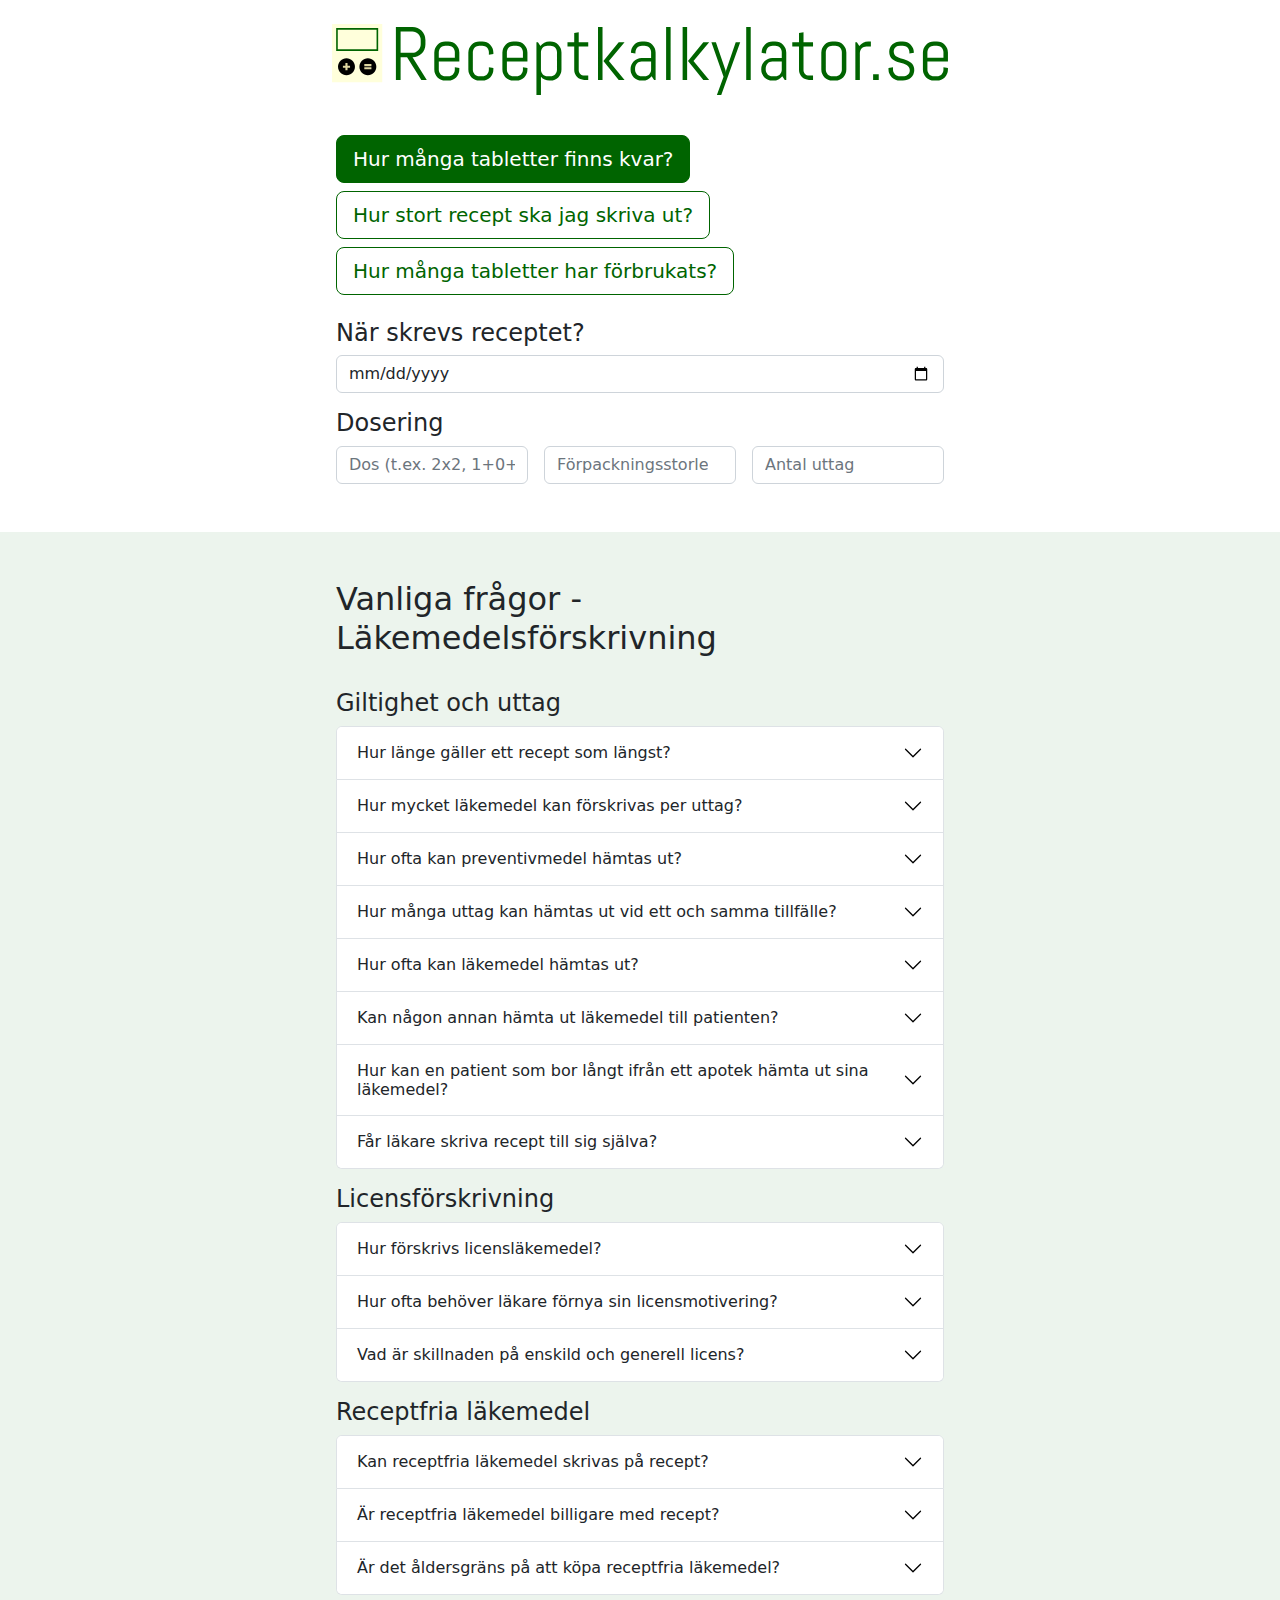
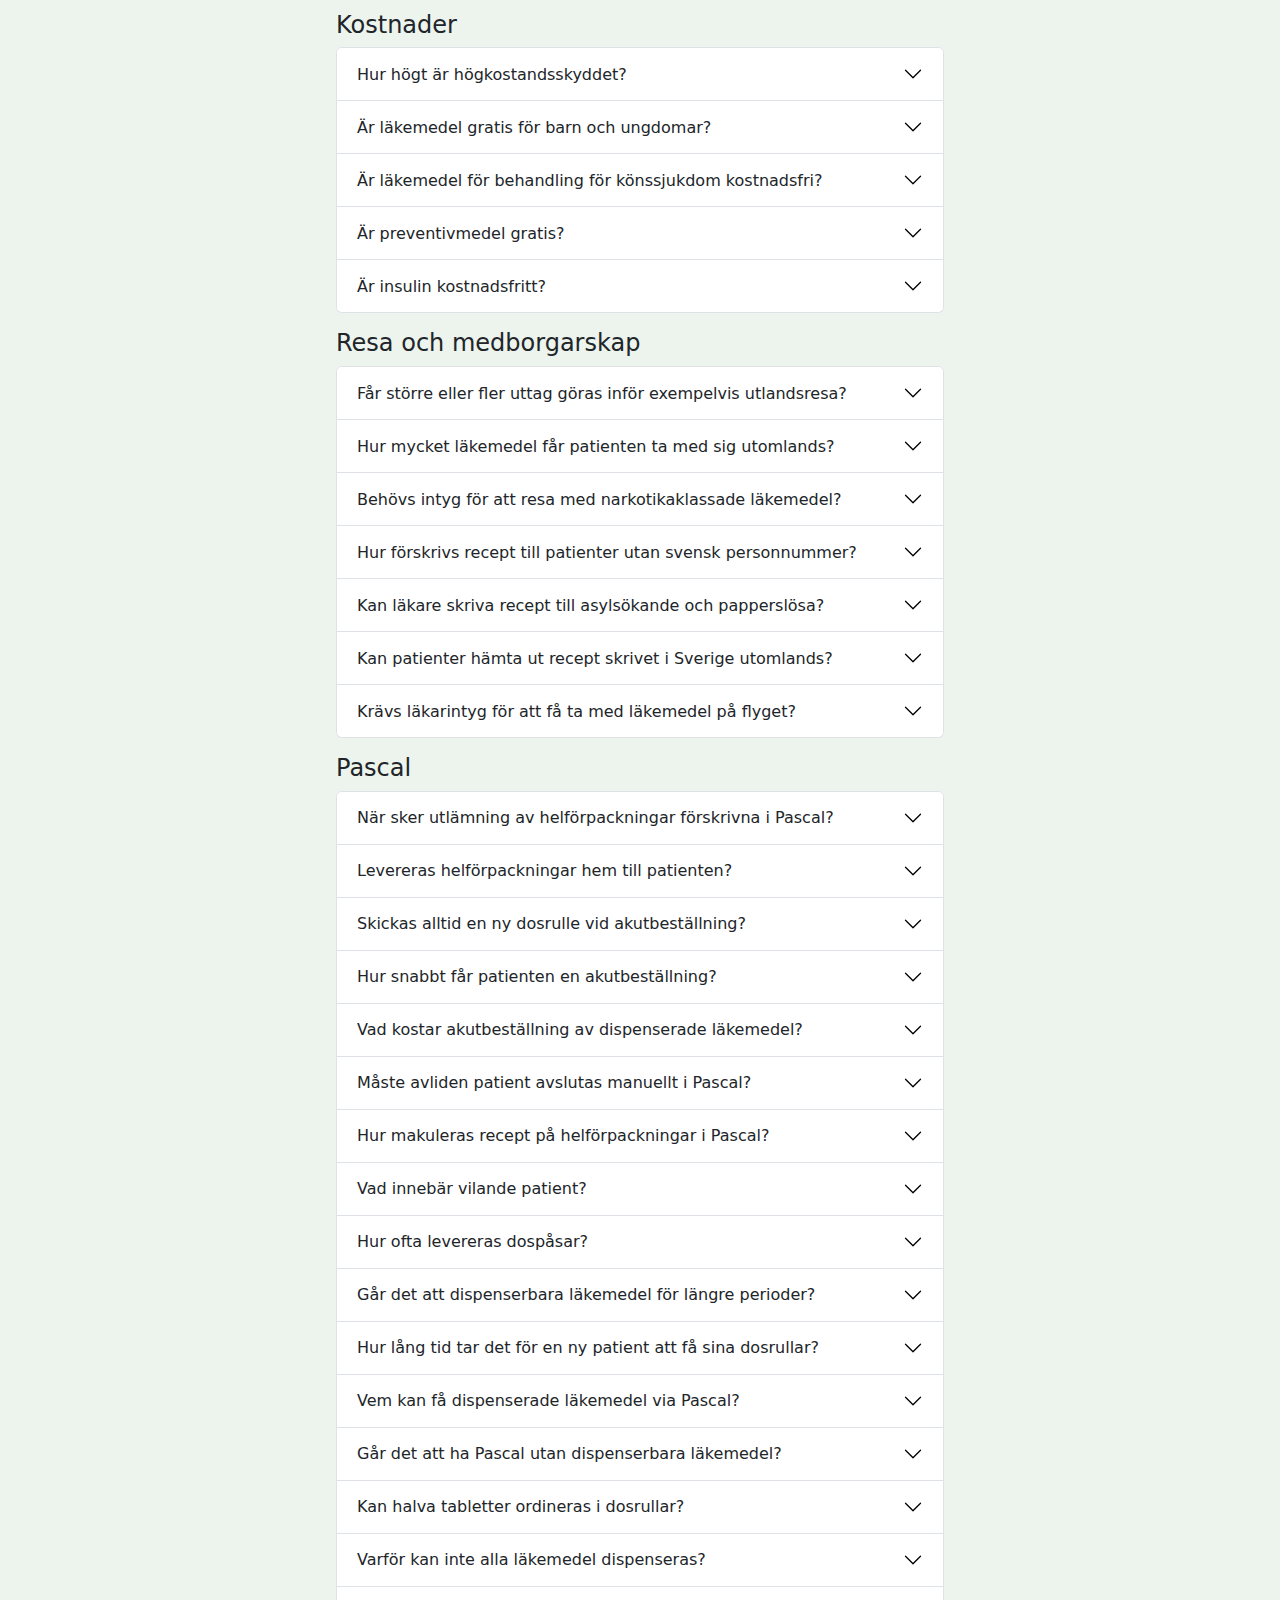
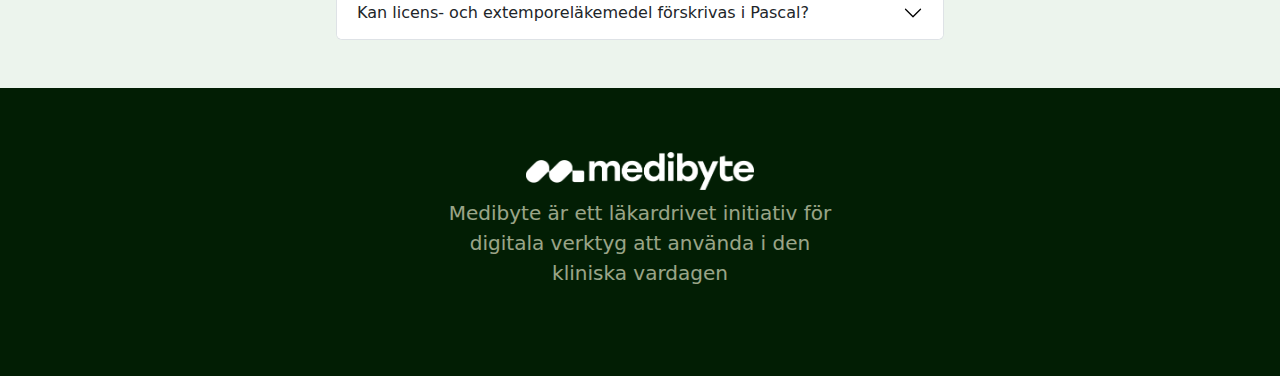
==== commit ab632859: "Minor updates" ====
--- a/public_html/index.html
+++ b/public_html/index.html
@@ -42,6 +42,8 @@
               finns kvar?</button>
             <button id="btnUttag" class="btnSelector btn btn-lg btn-outline-primary mb-2" type="button">Hur stort recept
               ska jag skriva ut?</button>
+            <button id="btnUsage" class="btnSelector btn btn-lg btn-outline-primary mb-2" type="button">Hur många
+              tabletter har förbrukats?</button>
           </div>
 
           <div id="mainForm">
@@ -56,28 +58,37 @@
             </div>
 
             <div id="formGroupToDate" class="formGroupSelectorElement d-none">
-              <h4>Hur länge ska receptet räcka?</h4>
+              <h4 id="headerToDate">Hur länge ska receptet räcka?</h4>
               <div class="input-group mb-3">
                 <input id="toDate" type="date" class="form-control" aria-label="Text input with dropdown button"
                   max="2999-12-31">
                 <button id="btnToDate" class="btn btn-outline-primary dropdown-toggle" type="button"
                   data-bs-toggle="dropdown" aria-expanded="false">Förvalda datum:</button>
                 <ul class="dropdown-menu dropdown-menu-end">
-                  <li><a class="dateDropdown dropdown-item" data-addorsub="+" data-numberof="1" data-timeframe="weeks"
+                  <li class="usageDropdown"><a class="dateDropdown dropdown-item" data-addorsub="-" data-numberof="2" data-timeframe="days"
+                      data-element="#toDate" href="#">I förrgår</a></li>
+                  <li class="usageDropdown"><a class="dateDropdown dropdown-item" data-addorsub="-" data-numberof="1" data-timeframe="days"
+                      data-element="#toDate" href="#">Igår</a></li>
+                  <li class="usageDropdown"><a class="dateDropdown dropdown-item" data-addorsub="+" data-numberof="0" data-timeframe="days"
+                      data-element="#toDate" href="#">Idag</a></li>
+                  <li class="usageDropdown"><a class="dateDropdown dropdown-item" data-addorsub="+" data-numberof="1" data-timeframe="days"
+                      data-element="#toDate" href="#">Imorgon</a></li>
+                  <li class="uttagDropdown"><a class="dateDropdown dropdown-item" data-addorsub="+" data-numberof="1" data-timeframe="weeks"
                       data-element="#toDate" href="#">1 vecka</a></li>
-                  <li><a class="dateDropdown dropdown-item" data-addorsub="+" data-numberof="2" data-timeframe="weeks"
+                  <li class="uttagDropdown"><a class="dateDropdown dropdown-item" data-addorsub="+" data-numberof="2" data-timeframe="weeks"
                       data-element="#toDate" href="#">2 veckor</a></li>
-                  <li><a class="dateDropdown dropdown-item" data-addorsub="+" data-numberof="1" data-timeframe="months"
+                  <li class="uttagDropdown"><a class="dateDropdown dropdown-item" data-addorsub="+" data-numberof="1" data-timeframe="months"
                       data-element="#toDate" href="#">1 månad</a></li>
-                  <li><a class="dateDropdown dropdown-item" data-addorsub="+" data-numberof="3" data-timeframe="months"
+                  <li class="uttagDropdown"><a class="dateDropdown dropdown-item" data-addorsub="+" data-numberof="3" data-timeframe="months"
                       data-element="#toDate" href="#">3
                       månader</a></li>
                   </li>
-                  <li><a class="dateDropdown dropdown-item" data-addorsub="+" data-numberof="6" data-timeframe="months"
+                  <li class="uttagDropdown"><a class="dateDropdown dropdown-item" data-addorsub="+" data-numberof="6" data-timeframe="months"
                       data-element="#toDate" href="#">6
                       månader</a></li>
-                  <li><a class="dateDropdown dropdown-item" data-addorsub="+" data-numberof="1" data-timeframe="years"
+                  <li class="uttagDropdown"><a class="dateDropdown dropdown-item" data-addorsub="+" data-numberof="1" data-timeframe="years"
                       data-element="#toDate" href="#">1 år</a></li>
+                  </li>
                 </ul>
               </div>
             </div>
@@ -85,10 +96,10 @@
 
             <h4>Dosering</h4>
             <div class="row gx-3 gy-sm-1">
-              <div class="col">
+              <div id="formGroupDose" class="col formGroupSelectorElement">
                 <input id="dosage" type="text" class="form-control" placeholder="Dos (t.ex. 2x2, 1+0+1, 1*3)">
               </div>
-              <div class="col">
+              <div id="formGroupPackageSize" class="col formGroupSelectorElement">
                 <input id="packageSize" type="number" class="form-control" placeholder="Förpackningsstorlek">
               </div>
               <div id="formGroupWithdrawls" class="col formGroupSelectorElement">
@@ -108,9 +119,9 @@
                 dagar</strong></b></p>
             <button id="kopieraKnapp" class="btn btn-primary"><i class="bi bi-clipboard"></i> Kopiera
               texten (för att klistra in i journalen)</button>
-              <div id="additionalInfo" class="text-muted hideAtFormSetUp pt-2">
-                
-              </div>
+            <div id="additionalInfo" class="text-muted hideAtFormSetUp pt-2">
+
+            </div>
           </div>
         </div>
 
@@ -180,8 +191,8 @@
                   uttag.</p>
                 <p><i>Exempel: Paracetamol 500 mg förskrivs med ordination 2x4 på förpackningsstorleken 100 stycken och
                     12 uttag. En förpackning á 100 tabletter räcker utifrån ordinationen endast i 12 dagar. Patienten
-                    har visserligen totalt sett behandling för 150 dagar men måste besöka apoteket varannan vecka. 
-                    För patienten hade det underlättat att få fler förpackningar förskrivet per uttag. 
+                    har visserligen totalt sett behandling för 150 dagar men måste besöka apoteket varannan vecka.
+                    För patienten hade det underlättat att få fler förpackningar förskrivet per uttag.
                   </i></p>
               </div>
             </div>
@@ -212,7 +223,11 @@
             </h2>
             <div id="flush-collapse19" class="accordion-collapse collapse" aria-labelledby="flush-heading19"
               data-bs-parent="#accordion1">
-              <div class="accordion-body">Ja. Genom att lämna in en fullmakt till apoteket kan exempelvis en anhörig eller vårdenhet hämta ut läkemedel åt patienten. En vårnadshavare kan även överlåta sitt barns apoteksärenden genom en <a href="https://www.ehalsomyndigheten.se/privat/blanketter/blanketter-for-fullmakter/" target="_blank">fullmakt från E-hälsomyndigheten</a>. 
+              <div class="accordion-body">Ja. Genom att lämna in en fullmakt till apoteket kan exempelvis en anhörig
+                eller vårdenhet hämta ut läkemedel åt patienten. En vårnadshavare kan även överlåta sitt barns
+                apoteksärenden genom en <a
+                  href="https://www.ehalsomyndigheten.se/privat/blanketter/blanketter-for-fullmakter/"
+                  target="_blank">fullmakt från E-hälsomyndigheten</a>.
               </div>
             </div>
           </div>
@@ -225,7 +240,8 @@
             </h2>
             <div id="flush-collapse20" class="accordion-collapse collapse" aria-labelledby="flush-heading20"
               data-bs-parent="#accordion1">
-              <div class="accordion-body">På de flesta orter som saknar apotek finns det apoteksombud. Det kan exempelvis vara en lanthandel där du kan kan hämta ut och lämna in läkemedel.
+              <div class="accordion-body">På de flesta orter som saknar apotek finns det apoteksombud. Det kan
+                exempelvis vara en lanthandel där du kan kan hämta ut och lämna in läkemedel.
               </div>
             </div>
           </div>
@@ -238,7 +254,9 @@
             </h2>
             <div id="flush-collapse15" class="accordion-collapse collapse" aria-labelledby="flush-heading15"
               data-bs-parent="#accordion1">
-              <div class="accordion-body">Ja. Förskrivningsrätten innefattar även läkemedelsförskrivning för eget bruk. Detta görs enklast som “Fritidsförskrivning” på E-hälsomyndighetens webbplats <a href="https://www.ehalsomyndigheten.se/yrkesverksam/vard/forskrivningskollen/">förskrivningskollen.se</a>.
+              <div class="accordion-body">Ja. Förskrivningsrätten innefattar även läkemedelsförskrivning för eget bruk.
+                Detta görs enklast som “Fritidsförskrivning” på E-hälsomyndighetens webbplats <a
+                  href="https://www.ehalsomyndigheten.se/yrkesverksam/vard/forskrivningskollen/">förskrivningskollen.se</a>.
               </div>
             </div>
           </div>
@@ -256,8 +274,13 @@
             </h2>
             <div id="flush-collapse16" class="accordion-collapse collapse" aria-labelledby="flush-heading16"
               data-bs-parent="#accordion5">
-              <div class="accordion-body"><p> För att en patient ska kunna behandlas med ett icke godkänt läkemedel krävs det att apoteket söker en licens. Läkaren måste först skriva en licensmotivering i <a href="https://www.ehalsomyndigheten.se/yrkesverksam/klas/" target="_blank">e-tjänsten KLAS</a>. Det är Läkemedelsverket som beslutar i frågan. 
-                <p>Licensmotiveringen ska beskriva tidigare behandlingsförsök och varför inte godkända läkemedel kan användas samt motivera valet av det aktuella licensläkemedlet.</p>
+              <div class="accordion-body">
+                <p> För att en patient ska kunna behandlas med ett icke godkänt läkemedel krävs det att apoteket söker
+                  en licens. Läkaren måste först skriva en licensmotivering i <a
+                    href="https://www.ehalsomyndigheten.se/yrkesverksam/klas/" target="_blank">e-tjänsten KLAS</a>. Det
+                  är Läkemedelsverket som beslutar i frågan.
+                <p>Licensmotiveringen ska beskriva tidigare behandlingsförsök och varför inte godkända läkemedel kan
+                  användas samt motivera valet av det aktuella licensläkemedlet.</p>
               </div>
             </div>
           </div>
@@ -270,7 +293,8 @@
             </h2>
             <div id="flush-collapse17" class="accordion-collapse collapse" aria-labelledby="flush-heading17"
               data-bs-parent="#accordion5">
-              <div class="accordion-body">Läkarens licensmotivering sparas i 36 månader. Under denna period kan apoteket på egen hand förnya licensansökan vid behov.
+              <div class="accordion-body">Läkarens licensmotivering sparas i 36 månader. Under denna period kan apoteket
+                på egen hand förnya licensansökan vid behov.
               </div>
             </div>
           </div>
@@ -283,7 +307,10 @@
             </h2>
             <div id="flush-collapse18" class="accordion-collapse collapse" aria-labelledby="flush-heading18"
               data-bs-parent="#accordion5">
-              <div class="accordion-body">En enskild licens gäller för en enskild patient och är inte kopplad till förskrivande läkare eller vårdenhet. En generell licens tillgodoser tvärtom behovet av läkemedelsrekvirering på en eller flera vårdenheter (exempelvis ett sjukhus) men gäller inte för receptexpediering annat än i undantagsfall. 
+              <div class="accordion-body">En enskild licens gäller för en enskild patient och är inte kopplad till
+                förskrivande läkare eller vårdenhet. En generell licens tillgodoser tvärtom behovet av
+                läkemedelsrekvirering på en eller flera vårdenheter (exempelvis ett sjukhus) men gäller inte för
+                receptexpediering annat än i undantagsfall.
               </div>
             </div>
           </div>
@@ -301,7 +328,10 @@
             </h2>
             <div id="flush-collapse10" class="accordion-collapse collapse" aria-labelledby="flush-heading10"
               data-bs-parent="#accordion6">
-              <div class="accordion-body">Ja. Alla läkemedel kan skrivas på recept. Det är dock inte säkert att läkemedlet ingår i läkemedelsförmånen och därmed innefattas av högkostnadsskyddet bara för att det skrivs på recept. Vidare har flertalet regioner särskilda regler för förskrivning av receptfria läkemedel.
+              <div class="accordion-body">Ja. Alla läkemedel kan skrivas på recept. Det är dock inte säkert att
+                läkemedlet ingår i läkemedelsförmånen och därmed innefattas av högkostnadsskyddet bara för att det
+                skrivs på recept. Vidare har flertalet regioner särskilda regler för förskrivning av receptfria
+                läkemedel.
               </div>
             </div>
           </div>
@@ -334,12 +364,14 @@
             </h2>
             <div id="flush-collapse14" class="accordion-collapse collapse" aria-labelledby="flush-heading14"
               data-bs-parent="#accordion6">
-              <div class="accordion-body">I dagligvaruhandeln gäller 18-årsgräns på samtliga receptfria läkemedel. På apotek gäller ingen åldersgräns (undantaget nikotinersättning) men mindreåriga får endast köpa en förpackning paracetamol p.g.a. intoxikationsrisk.
+              <div class="accordion-body">I dagligvaruhandeln gäller 18-årsgräns på samtliga receptfria läkemedel. På
+                apotek gäller ingen åldersgräns (undantaget nikotinersättning) men mindreåriga får endast köpa en
+                förpackning paracetamol p.g.a. intoxikationsrisk.
               </div>
             </div>
           </div>
         </div>
-      
+
         <!--KOSTNADER-->
         <h4 class="pt-3">Kostnader</h4>
         <div class="accordion" id="accordion2">
@@ -366,7 +398,8 @@
             </h2>
             <div id="flush-collapse11" class="accordion-collapse collapse" aria-labelledby="flush-heading11"
               data-bs-parent="#accordion2">
-              <div class="accordion-body">Ja. Läkemedel inom läkemedelsförmånen är kostnadsfria till barn och ungdomar upp till och med 18 år.
+              <div class="accordion-body">Ja. Läkemedel inom läkemedelsförmånen är kostnadsfria till barn och ungdomar
+                upp till och med 18 år.
               </div>
             </div>
           </div>
@@ -379,7 +412,9 @@
             </h2>
             <div id="flush-collapse12" class="accordion-collapse collapse" aria-labelledby="flush-heading12"
               data-bs-parent="#accordion2">
-              <div class="accordion-body">Ja. Läkemedel för behandling av könssjukdomar som lyder under Smittskyddslagen är kostnadsfria oavsett ålder. Könssjukdomar som ingår i Smittskyddslagen är: Klamydia, Gonorré, Hepatit B, Syfilis och HIV.
+              <div class="accordion-body">Ja. Läkemedel för behandling av könssjukdomar som lyder under Smittskyddslagen
+                är kostnadsfria oavsett ålder. Könssjukdomar som ingår i Smittskyddslagen är: Klamydia, Gonorré, Hepatit
+                B, Syfilis och HIV.
               </div>
             </div>
           </div>
@@ -392,7 +427,11 @@
             </h2>
             <div id="flush-collapse13" class="accordion-collapse collapse" aria-labelledby="flush-heading13"
               data-bs-parent="#accordion2">
-              <div class="accordion-body">Preventivmedel inom förmånen är kostnadsfria upp till och med 20 års ålder på nationell nivå. Därefter subventioneras preventivmedel olika beroende på i vilken region patienten är skriven. Läs mer om regionspeficika <a href="https://www.ehalsomyndigheten.se/yrkesverksam/apotek/lakemedelssubventioner/#regionssubventioner">läkemedelssubventioner på E-hälsomyndigheten.</a>
+              <div class="accordion-body">Preventivmedel inom förmånen är kostnadsfria upp till och med 20 års ålder på
+                nationell nivå. Därefter subventioneras preventivmedel olika beroende på i vilken region patienten är
+                skriven. Läs mer om regionspeficika <a
+                  href="https://www.ehalsomyndigheten.se/yrkesverksam/apotek/lakemedelssubventioner/#regionssubventioner">läkemedelssubventioner
+                  på E-hälsomyndigheten.</a>
               </div>
             </div>
           </div>
@@ -405,7 +444,8 @@
             </h2>
             <div id="flush-collapse37" class="accordion-collapse collapse" aria-labelledby="flush-heading37"
               data-bs-parent="#accordion2">
-              <div class="accordion-body">Ja. För patienter med diabetes typ 2 är även kombinationspreparat av insulin och GLP-1-analog kostnadsfria. 
+              <div class="accordion-body">Ja. För patienter med diabetes typ 2 är även kombinationspreparat av insulin
+                och GLP-1-analog kostnadsfria.
               </div>
             </div>
           </div>
@@ -470,7 +510,9 @@
             </h2>
             <div id="flush-collapse15" class="accordion-collapse collapse" aria-labelledby="flush-heading15"
               data-bs-parent="#accordion3">
-              <div class="accordion-body">För patienter utan svensk personnummer måste ett specifikt apotek anges på receptet och patienten informeras om att receptet inte kan hämtas ut på något annat apotek. Vidare kan inte uttag sparas och förskrivningen omfattas inte av högkostnadsskyddet.
+              <div class="accordion-body">För patienter utan svensk personnummer måste ett specifikt apotek anges på
+                receptet och patienten informeras om att receptet inte kan hämtas ut på något annat apotek. Vidare kan
+                inte uttag sparas och förskrivningen omfattas inte av högkostnadsskyddet.
               </div>
             </div>
           </div>
@@ -483,8 +525,14 @@
             </h2>
             <div id="flush-collapse16" class="accordion-collapse collapse" aria-labelledby="flush-heading16"
               data-bs-parent="#accordion3">
-              <div class="accordion-body"> <p>Ja. Läs <i>“Hur förskrivs recept till patienter utan svenskt personnummer?”</i> ovan.</p>
-                <p>Asylsökande och papperslösa omfattas inte av läkemedelsförmånen. För vuxna subventioneras endast läkemedel för vård som inte kan anstå. Barn och ungdomar har rätt till samma vård som andra barn och ungdomar som bor i Sverige. Läs mer om läkemedel till asylsökande på <a href="https://www.migrationsverket.se/Andra-aktorer/Kommuner/Om-asylsokande/Ratt-till-vard.html" target="_blank">Migrationsverkets hemsida</a> respektive aktuell region för hantering av läkemedel till papperslösa.</p>
+              <div class="accordion-body">
+                <p>Ja. Läs <i>“Hur förskrivs recept till patienter utan svenskt personnummer?”</i> ovan.</p>
+                <p>Asylsökande och papperslösa omfattas inte av läkemedelsförmånen. För vuxna subventioneras endast
+                  läkemedel för vård som inte kan anstå. Barn och ungdomar har rätt till samma vård som andra barn och
+                  ungdomar som bor i Sverige. Läs mer om läkemedel till asylsökande på <a
+                    href="https://www.migrationsverket.se/Andra-aktorer/Kommuner/Om-asylsokande/Ratt-till-vard.html"
+                    target="_blank">Migrationsverkets hemsida</a> respektive aktuell region för hantering av läkemedel
+                  till papperslösa.</p>
               </div>
             </div>
           </div>
@@ -497,7 +545,12 @@
             </h2>
             <div id="flush-collapse17" class="accordion-collapse collapse" aria-labelledby="flush-heading17"
               data-bs-parent="#accordion3">
-              <div class="accordion-body"><p>Ja. I princip är recept förskrivna inom EES giltiga inom hela EES (Europeiska unionen inklusive Norge, Island och Liechtenstein). I praktiken krävs dock ett pappersrecept då EES inte har samma system för e-recept. <a href="https://europa.eu/youreurope/citizens/health/prescription-medicine-abroad/prescriptions/index_sv.htm" target="_blank">Läs mer på europeiska unionens hemsida</a></p>
+              <div class="accordion-body">
+                <p>Ja. I princip är recept förskrivna inom EES giltiga inom hela EES (Europeiska unionen inklusive
+                  Norge, Island och Liechtenstein). I praktiken krävs dock ett pappersrecept då EES inte har samma
+                  system för e-recept. <a
+                    href="https://europa.eu/youreurope/citizens/health/prescription-medicine-abroad/prescriptions/index_sv.htm"
+                    target="_blank">Läs mer på europeiska unionens hemsida</a></p>
               </div>
             </div>
           </div>
@@ -510,14 +563,15 @@
             </h2>
             <div id="flush-collapse18" class="accordion-collapse collapse" aria-labelledby="flush-heading18"
               data-bs-parent="#accordion3">
-              <div class="accordion-body">Nej. Däremot underlättar det om läkemedel medförs i originalförpackning men det är inget krav.
+              <div class="accordion-body">Nej. Däremot underlättar det om läkemedel medförs i originalförpackning men
+                det är inget krav.
               </div>
             </div>
           </div>
         </div>
-      
-      <!--PASCAL-->
-      <h4 class="pt-3">Pascal</h4>
+
+        <!--PASCAL-->
+        <h4 class="pt-3">Pascal</h4>
         <div class="accordion" id="accordion4">
           <div class="accordion-item">
             <h2 class="accordion-header" id="flush-heading21">
@@ -541,7 +595,8 @@
             </h2>
             <div id="flush-collapse22" class="accordion-collapse collapse" aria-labelledby="flush-heading22"
               data-bs-parent="#accordion4">
-              <div class="accordion-body">Nej. Helförpackningar hämtas ut på valfritt apotek, alternativt levereras till överenskommet utlämningsställe.
+              <div class="accordion-body">Nej. Helförpackningar hämtas ut på valfritt apotek, alternativt levereras till
+                överenskommet utlämningsställe.
               </div>
             </div>
           </div>
@@ -554,7 +609,10 @@
             </h2>
             <div id="flush-collapse23" class="accordion-collapse collapse" aria-labelledby="flush-heading23"
               data-bs-parent="#accordion4">
-              <div class="accordion-body"> Nej. Endast vid utsättning eller dosändring av dispenserade läkemedel skickas en ny så kallad utbytesrulle. Om endast läkemedel läkemedel läggs till skickas tilläggsdoser i en så kallad kompletteringsrulle. Detta är en ny funktion sedan 2018. Det är därför viktigt att akutmarkera samtliga läkemedel som önskas ingå i en akutbeställning. 
+              <div class="accordion-body"> Nej. Endast vid utsättning eller dosändring av dispenserade läkemedel skickas
+                en ny så kallad utbytesrulle. Om endast läkemedel läkemedel läggs till skickas tilläggsdoser i en så
+                kallad kompletteringsrulle. Detta är en ny funktion sedan 2018. Det är därför viktigt att akutmarkera
+                samtliga läkemedel som önskas ingå i en akutbeställning.
               </div>
             </div>
           </div>
@@ -567,7 +625,11 @@
             </h2>
             <div id="flush-collapse24" class="accordion-collapse collapse" aria-labelledby="flush-heading24"
               data-bs-parent="#accordion4">
-              <div class="accordion-body">Det beror på om akutbeställningen görs innan stopptiden (kl. 12:00), isåfall levereras nya dospåsar till utlämningsstället senast dagen därpå (dag 2) med läkemedel för nästa dag (dag 3). Annars dröjer det ytterligare en dag. Vidare sker inga leveranser på helgdagar. <br><br> Detta innebär att en akutbeställning efter kl. 12:00 på en fredag levereras först på tisdag med dispenserade läkemedel för start onsdag. 
+              <div class="accordion-body">Det beror på om akutbeställningen görs innan stopptiden (kl. 12:00), isåfall
+                levereras nya dospåsar till utlämningsstället senast dagen därpå (dag 2) med läkemedel för nästa dag
+                (dag 3). Annars dröjer det ytterligare en dag. Vidare sker inga leveranser på helgdagar. <br><br> Detta
+                innebär att en akutbeställning efter kl. 12:00 på en fredag levereras först på tisdag med dispenserade
+                läkemedel för start onsdag.
               </div>
             </div>
           </div>
@@ -580,7 +642,9 @@
             </h2>
             <div id="flush-collapse25" class="accordion-collapse collapse" aria-labelledby="flush-heading25"
               data-bs-parent="#accordion4">
-              <div class="accordion-body">Akut dosleverans till avtal utlämningsställe är kostnadsfritt. Om mottagande enhet (exempelvis hemsjukvården eller SÄBO) har avtalat om direktleverans utgår en extra kostnad för detta. 
+              <div class="accordion-body">Akut dosleverans till avtal utlämningsställe är kostnadsfritt. Om mottagande
+                enhet (exempelvis hemsjukvården eller SÄBO) har avtalat om direktleverans utgår en extra kostnad för
+                detta.
               </div>
             </div>
           </div>
@@ -593,7 +657,9 @@
             </h2>
             <div id="flush-collapse26" class="accordion-collapse collapse" aria-labelledby="flush-heading26"
               data-bs-parent="#accordion4">
-              <div class="accordion-body">Ja. Det tar tid för informationen att överföras från folkbokföringen till Pascal varför fortsatta försändelser (och fakturor) kommer att skickas om patienten inte registreras som avliden.
+              <div class="accordion-body">Ja. Det tar tid för informationen att överföras från folkbokföringen till
+                Pascal varför fortsatta försändelser (och fakturor) kommer att skickas om patienten inte registreras som
+                avliden.
               </div>
             </div>
           </div>
@@ -606,7 +672,8 @@
             </h2>
             <div id="flush-collapse27" class="accordion-collapse collapse" aria-labelledby="flush-heading27"
               data-bs-parent="#accordion4">
-              <div class="accordion-body">Genom att sätta ut läkemedlet i Pascal makuleras receptet och ytterligare helförpackning går inte att hämta ut.
+              <div class="accordion-body">Genom att sätta ut läkemedlet i Pascal makuleras receptet och ytterligare
+                helförpackning går inte att hämta ut.
               </div>
             </div>
           </div>
@@ -619,7 +686,8 @@
             </h2>
             <div id="flush-collapse29" class="accordion-collapse collapse" aria-labelledby="flush-heading29"
               data-bs-parent="#accordion4">
-              <div class="accordion-body">Det innebär att patientens dosrullar är pausade. Det går dock fortfarande att göra förändringar i läkemedelslistan och helförpackningar kan hämtas ut som vanligt. 
+              <div class="accordion-body">Det innebär att patientens dosrullar är pausade. Det går dock fortfarande att
+                göra förändringar i läkemedelslistan och helförpackningar kan hämtas ut som vanligt.
               </div>
             </div>
           </div>
@@ -632,7 +700,8 @@
             </h2>
             <div id="flush-collapse30" class="accordion-collapse collapse" aria-labelledby="flush-heading30"
               data-bs-parent="#accordion4">
-              <div class="accordion-body">Som standard levereras dospåsar för 2 veckors förbrukning åt gång. Detta kan ändras till 1 vecka om det önskas.
+              <div class="accordion-body">Som standard levereras dospåsar för 2 veckors förbrukning åt gång. Detta kan
+                ändras till 1 vecka om det önskas.
               </div>
             </div>
           </div>
@@ -645,7 +714,9 @@
             </h2>
             <div id="flush-collapse31" class="accordion-collapse collapse" aria-labelledby="flush-heading31"
               data-bs-parent="#accordion4">
-              <div class="accordion-body">I de flesta fall går det att få dosrullar för längre tid än 2 veckor men en individuell bedömning görs av Dostjänst vid förfrågan. Då dispensering riskerar att försämra hållbarheten dispenseras i regel inte läkemedel för mer än 3 månaders förbrukning.
+              <div class="accordion-body">I de flesta fall går det att få dosrullar för längre tid än 2 veckor men en
+                individuell bedömning görs av Dostjänst vid förfrågan. Då dispensering riskerar att försämra
+                hållbarheten dispenseras i regel inte läkemedel för mer än 3 månaders förbrukning.
               </div>
             </div>
           </div>
@@ -658,7 +729,8 @@
             </h2>
             <div id="flush-collapse38" class="accordion-collapse collapse" aria-labelledby="flush-heading38"
               data-bs-parent="#accordion4">
-              <div class="accordion-body">Det tar som längst 5 dagar för patienten att få sina dospåsar efter att patienten är registrerad och läkemedel förskrivet.
+              <div class="accordion-body">Det tar som längst 5 dagar för patienten att få sina dospåsar efter att
+                patienten är registrerad och läkemedel förskrivet.
               </div>
             </div>
           </div>
@@ -671,13 +743,18 @@
             </h2>
             <div id="flush-collapse32" class="accordion-collapse collapse" aria-labelledby="flush-heading32"
               data-bs-parent="#accordion4">
-              <div class="accordion-body">Vid ställningstagande till registrering i Pascal ska en helhetsbedömning av patientens medicinska situation göras. Dosdispensering ska företrädesvis erbjudas patienter som uppfyller nedanstående kriterier. <br><br>
+              <div class="accordion-body">Vid ställningstagande till registrering i Pascal ska en helhetsbedömning av
+                patientens medicinska situation göras. Dosdispensering ska företrädesvis erbjudas patienter som
+                uppfyller nedanstående kriterier. <br><br>
                 <ul>
-                <li>Oförmåga att sköta sin egen medicinering</li>
-                <li>Stabil läkemedelsordination</li>
-                <li>Minst 3 dispenserbara läkemedel för kontinuerligt bruk</li>
+                  <li>Oförmåga att sköta sin egen medicinering</li>
+                  <li>Stabil läkemedelsordination</li>
+                  <li>Minst 3 dispenserbara läkemedel för kontinuerligt bruk</li>
                 </ul>
-                Vid frekventa sjukhusvistelser eller annan orsak till förväntat snabbt förändrad läkemedelssituation är det mindre lämpligt med dispenserade läkemedel. Även vid stående läkemedelsordiantion av icke-dispenserbara läkemedel bör lämpligheten utvärderas, särskilt i kombination med fåtal dispenserbara läkemedel.
+                Vid frekventa sjukhusvistelser eller annan orsak till förväntat snabbt förändrad läkemedelssituation är
+                det mindre lämpligt med dispenserade läkemedel. Även vid stående läkemedelsordiantion av
+                icke-dispenserbara läkemedel bör lämpligheten utvärderas, särskilt i kombination med fåtal dispenserbara
+                läkemedel.
               </div>
             </div>
           </div>
@@ -690,7 +767,8 @@
             </h2>
             <div id="flush-collapse33" class="accordion-collapse collapse" aria-labelledby="flush-heading33"
               data-bs-parent="#accordion4">
-              <div class="accordion-body">Ja. Det går att ha Pascal med enbart förskrivning i helförpackningar. Nyttan bör dock utvärderas.
+              <div class="accordion-body">Ja. Det går att ha Pascal med enbart förskrivning i helförpackningar. Nyttan
+                bör dock utvärderas.
               </div>
             </div>
           </div>
@@ -703,7 +781,8 @@
             </h2>
             <div id="flush-collapse34" class="accordion-collapse collapse" aria-labelledby="flush-heading34"
               data-bs-parent="#accordion4">
-              <div class="accordion-body"> I regel går det bra att dela och dispensera tabletter såvida aktuellt läkemedel har brytskåra.
+              <div class="accordion-body"> I regel går det bra att dela och dispensera tabletter såvida aktuellt
+                läkemedel har brytskåra.
               </div>
             </div>
           </div>
@@ -716,7 +795,9 @@
             </h2>
             <div id="flush-collapse35" class="accordion-collapse collapse" aria-labelledby="flush-heading35"
               data-bs-parent="#accordion4">
-              <div class="accordion-body"> För vissa läkemedel finns det praktiskt uppenbara skäl, exempelvis läkemedel i flytande form, inhalationer eller injektioner. Andra vanliga orsaker till att läkemedel inte kan dispenseras är ljus-/fuktkänslighet eller risk för kontamination.
+              <div class="accordion-body"> För vissa läkemedel finns det praktiskt uppenbara skäl, exempelvis läkemedel
+                i flytande form, inhalationer eller injektioner. Andra vanliga orsaker till att läkemedel inte kan
+                dispenseras är ljus-/fuktkänslighet eller risk för kontamination.
               </div>
             </div>
           </div>
@@ -729,7 +810,9 @@
             </h2>
             <div id="flush-collapse36" class="accordion-collapse collapse" aria-labelledby="flush-heading36"
               data-bs-parent="#accordion4">
-              <div class="accordion-body"> Ja. Klicka på <i>Sök även bland icke-godkända läkemedel</i> för att söka efter licenspreparat och extemporeläkemedel. Gruppvarunummer 670000 (licens) respektive 660000 (extempore) kan även användas.
+              <div class="accordion-body"> Ja. Klicka på <i>Sök även bland icke-godkända läkemedel</i> för att söka
+                efter licenspreparat och extemporeläkemedel. Gruppvarunummer 670000 (licens) respektive 660000
+                (extempore) kan även användas.
               </div>
             </div>
           </div>
@@ -749,12 +832,14 @@
       </div>
     </footer>
 
-    <script src="https://code.jquery.com/jquery-3.6.1.min.js" integrity="sha256-o88AwQnZB+VDvE9tvIXrMQaPlFFSUTR+nldQm1LuPXQ=" crossorigin="anonymous"></script>
+    <script src="https://code.jquery.com/jquery-3.6.1.min.js"
+      integrity="sha256-o88AwQnZB+VDvE9tvIXrMQaPlFFSUTR+nldQm1LuPXQ=" crossorigin="anonymous"></script>
     <script src="https://cdn.jsdelivr.net/npm/bootstrap@5.0.2/dist/js/bootstrap.bundle.min.js"
       integrity="sha384-MrcW6ZMFYlzcLA8Nl+NtUVF0sA7MsXsP1UyJoMp4YLEuNSfAP+JcXn/tWtIaxVXM" crossorigin="anonymous">
       </script> <!-- Bootstrap 5 -->
     <script src="./js/main.min.js" type="text/javascript"></script>
     <!-- Luxon and all custom js, e.g. all calculations and manipulation -->
-    
+
   </body>
+
 </html>--- a/public_html/css/main.min.css
+++ b/public_html/css/main.min.css
@@ -1 +1 @@
-﻿@import"https://cdn.jsdelivr.net/npm/bootstrap-icons@1.8.1/font/bootstrap-icons.css";.clearfix::after{display:block;clear:both;content:""}.text-bg-primary{color:#fff !important;background-color:RGBA(0, 100, 0, var(--bs-bg-opacity, 1)) !important}.text-bg-secondary{color:#000 !important;background-color:RGBA(255, 255, 224, var(--bs-bg-opacity, 1)) !important}.text-bg-success{color:#000 !important;background-color:RGBA(86, 151, 0, var(--bs-bg-opacity, 1)) !important}.text-bg-info{color:#fff !important;background-color:RGBA(0, 100, 0, var(--bs-bg-opacity, 1)) !important}.text-bg-warning{color:#000 !important;background-color:RGBA(255, 186, 87, var(--bs-bg-opacity, 1)) !important}.text-bg-danger{color:#fff !important;background-color:RGBA(205, 0, 43, var(--bs-bg-opacity, 1)) !important}.text-bg-light{color:#000 !important;background-color:RGBA(236, 244, 237, var(--bs-bg-opacity, 1)) !important}.text-bg-dark{color:#fff !important;background-color:RGBA(2, 30, 4, var(--bs-bg-opacity, 1)) !important}.link-primary{color:#006400 !important}.link-primary:hover,.link-primary:focus{color:#005000 !important}.link-secondary{color:#ffffe0 !important}.link-secondary:hover,.link-secondary:focus{color:#ffffe6 !important}.link-success{color:#569700 !important}.link-success:hover,.link-success:focus{color:#78ac33 !important}.link-info{color:#006400 !important}.link-info:hover,.link-info:focus{color:#005000 !important}.link-warning{color:#ffba57 !important}.link-warning:hover,.link-warning:focus{color:#ffc879 !important}.link-danger{color:#cd002b !important}.link-danger:hover,.link-danger:focus{color:#a40022 !important}.link-light{color:#ecf4ed !important}.link-light:hover,.link-light:focus{color:#f0f6f1 !important}.link-dark{color:#021e04 !important}.link-dark:hover,.link-dark:focus{color:#021803 !important}.ratio{position:relative;width:100%}.ratio::before{display:block;padding-top:var(--bs-aspect-ratio);content:""}.ratio>*{position:absolute;top:0;left:0;width:100%;height:100%}.ratio-1x1{--bs-aspect-ratio: 100%}.ratio-4x3{--bs-aspect-ratio: 75%}.ratio-16x9{--bs-aspect-ratio: 56.25%}.ratio-21x9{--bs-aspect-ratio: 42.8571428571%}.fixed-top{position:fixed;top:0;right:0;left:0;z-index:1030}.fixed-bottom{position:fixed;right:0;bottom:0;left:0;z-index:1030}.sticky-top{position:sticky;top:0;z-index:1020}.sticky-bottom{position:sticky;bottom:0;z-index:1020}@media(min-width: 576px){.sticky-sm-top{position:sticky;top:0;z-index:1020}.sticky-sm-bottom{position:sticky;bottom:0;z-index:1020}}@media(min-width: 768px){.sticky-md-top{position:sticky;top:0;z-index:1020}.sticky-md-bottom{position:sticky;bottom:0;z-index:1020}}@media(min-width: 992px){.sticky-lg-top{position:sticky;top:0;z-index:1020}.sticky-lg-bottom{position:sticky;bottom:0;z-index:1020}}@media(min-width: 1200px){.sticky-xl-top{position:sticky;top:0;z-index:1020}.sticky-xl-bottom{position:sticky;bottom:0;z-index:1020}}@media(min-width: 1400px){.sticky-xxl-top{position:sticky;top:0;z-index:1020}.sticky-xxl-bottom{position:sticky;bottom:0;z-index:1020}}.hstack{display:flex;flex-direction:row;align-items:center;align-self:stretch}.vstack{display:flex;flex:1 1 auto;flex-direction:column;align-self:stretch}.visually-hidden,.visually-hidden-focusable:not(:focus):not(:focus-within){position:absolute !important;width:1px !important;height:1px !important;padding:0 !important;margin:-1px !important;overflow:hidden !important;clip:rect(0, 0, 0, 0) !important;white-space:nowrap !important;border:0 !important}.stretched-link::after{position:absolute;top:0;right:0;bottom:0;left:0;z-index:1;content:""}.text-truncate{overflow:hidden;text-overflow:ellipsis;white-space:nowrap}.vr{display:inline-block;align-self:stretch;width:1px;min-height:1em;background-color:currentcolor;opacity:.25}.align-baseline{vertical-align:baseline !important}.align-top{vertical-align:top !important}.align-middle{vertical-align:middle !important}.align-bottom{vertical-align:bottom !important}.align-text-bottom{vertical-align:text-bottom !important}.align-text-top{vertical-align:text-top !important}.float-start{float:left !important}.float-end{float:right !important}.float-none{float:none !important}.opacity-0{opacity:0 !important}.opacity-25{opacity:.25 !important}.opacity-50{opacity:.5 !important}.opacity-75{opacity:.75 !important}.opacity-100{opacity:1 !important}.overflow-auto{overflow:auto !important}.overflow-hidden{overflow:hidden !important}.overflow-visible{overflow:visible !important}.overflow-scroll{overflow:scroll !important}.d-inline{display:inline !important}.d-inline-block{display:inline-block !important}.d-block{display:block !important}.d-grid{display:grid !important}.d-table{display:table !important}.d-table-row{display:table-row !important}.d-table-cell{display:table-cell !important}.d-flex{display:flex !important}.d-inline-flex{display:inline-flex !important}.d-none{display:none !important}.shadow{box-shadow:0 .5rem 1rem rgba(0,0,0,.15) !important}.shadow-sm{box-shadow:0 .125rem .25rem rgba(0,0,0,.075) !important}.shadow-lg{box-shadow:0 1rem 3rem rgba(0,0,0,.175) !important}.shadow-none{box-shadow:none !important}.position-static{position:static !important}.position-relative{position:relative !important}.position-absolute{position:absolute !important}.position-fixed{position:fixed !important}.position-sticky{position:sticky !important}.top-0{top:0 !important}.top-50{top:50% !important}.top-100{top:100% !important}.bottom-0{bottom:0 !important}.bottom-50{bottom:50% !important}.bottom-100{bottom:100% !important}.start-0{left:0 !important}.start-50{left:50% !important}.start-100{left:100% !important}.end-0{right:0 !important}.end-50{right:50% !important}.end-100{right:100% !important}.translate-middle{transform:translate(-50%, -50%) !important}.translate-middle-x{transform:translateX(-50%) !important}.translate-middle-y{transform:translateY(-50%) !important}.border{border:var(--bs-border-width) var(--bs-border-style) var(--bs-border-color) !important}.border-0{border:0 !important}.border-top{border-top:var(--bs-border-width) var(--bs-border-style) var(--bs-border-color) !important}.border-top-0{border-top:0 !important}.border-end{border-right:var(--bs-border-width) var(--bs-border-style) var(--bs-border-color) !important}.border-end-0{border-right:0 !important}.border-bottom{border-bottom:var(--bs-border-width) var(--bs-border-style) var(--bs-border-color) !important}.border-bottom-0{border-bottom:0 !important}.border-start{border-left:var(--bs-border-width) var(--bs-border-style) var(--bs-border-color) !important}.border-start-0{border-left:0 !important}.border-primary{--bs-border-opacity: 1;border-color:rgba(var(--bs-primary-rgb), var(--bs-border-opacity)) !important}.border-secondary{--bs-border-opacity: 1;border-color:rgba(var(--bs-secondary-rgb), var(--bs-border-opacity)) !important}.border-success{--bs-border-opacity: 1;border-color:rgba(var(--bs-success-rgb), var(--bs-border-opacity)) !important}.border-info{--bs-border-opacity: 1;border-color:rgba(var(--bs-info-rgb), var(--bs-border-opacity)) !important}.border-warning{--bs-border-opacity: 1;border-color:rgba(var(--bs-warning-rgb), var(--bs-border-opacity)) !important}.border-danger{--bs-border-opacity: 1;border-color:rgba(var(--bs-danger-rgb), var(--bs-border-opacity)) !important}.border-light{--bs-border-opacity: 1;border-color:rgba(var(--bs-light-rgb), var(--bs-border-opacity)) !important}.border-dark{--bs-border-opacity: 1;border-color:rgba(var(--bs-dark-rgb), var(--bs-border-opacity)) !important}.border-white{--bs-border-opacity: 1;border-color:rgba(var(--bs-white-rgb), var(--bs-border-opacity)) !important}.border-1{--bs-border-width: 1px}.border-2{--bs-border-width: 2px}.border-3{--bs-border-width: 3px}.border-4{--bs-border-width: 4px}.border-5{--bs-border-width: 5px}.border-opacity-10{--bs-border-opacity: 0.1}.border-opacity-25{--bs-border-opacity: 0.25}.border-opacity-50{--bs-border-opacity: 0.5}.border-opacity-75{--bs-border-opacity: 0.75}.border-opacity-100{--bs-border-opacity: 1}.w-25{width:25% !important}.w-50{width:50% !important}.w-75{width:75% !important}.w-100{width:100% !important}.w-auto{width:auto !important}.mw-100{max-width:100% !important}.vw-100{width:100vw !important}.min-vw-100{min-width:100vw !important}.h-25{height:25% !important}.h-50{height:50% !important}.h-75{height:75% !important}.h-100{height:100% !important}.h-auto{height:auto !important}.mh-100{max-height:100% !important}.vh-100{height:100vh !important}.min-vh-100{min-height:100vh !important}.flex-fill{flex:1 1 auto !important}.flex-row{flex-direction:row !important}.flex-column{flex-direction:column !important}.flex-row-reverse{flex-direction:row-reverse !important}.flex-column-reverse{flex-direction:column-reverse !important}.flex-grow-0{flex-grow:0 !important}.flex-grow-1{flex-grow:1 !important}.flex-shrink-0{flex-shrink:0 !important}.flex-shrink-1{flex-shrink:1 !important}.flex-wrap{flex-wrap:wrap !important}.flex-nowrap{flex-wrap:nowrap !important}.flex-wrap-reverse{flex-wrap:wrap-reverse !important}.justify-content-start{justify-content:flex-start !important}.justify-content-end{justify-content:flex-end !important}.justify-content-center{justify-content:center !important}.justify-content-between{justify-content:space-between !important}.justify-content-around{justify-content:space-around !important}.justify-content-evenly{justify-content:space-evenly !important}.align-items-start{align-items:flex-start !important}.align-items-end{align-items:flex-end !important}.align-items-center{align-items:center !important}.align-items-baseline{align-items:baseline !important}.align-items-stretch{align-items:stretch !important}.align-content-start{align-content:flex-start !important}.align-content-end{align-content:flex-end !important}.align-content-center{align-content:center !important}.align-content-between{align-content:space-between !important}.align-content-around{align-content:space-around !important}.align-content-stretch{align-content:stretch !important}.align-self-auto{align-self:auto !important}.align-self-start{align-self:flex-start !important}.align-self-end{align-self:flex-end !important}.align-self-center{align-self:center !important}.align-self-baseline{align-self:baseline !important}.align-self-stretch{align-self:stretch !important}.order-first{order:-1 !important}.order-0{order:0 !important}.order-1{order:1 !important}.order-2{order:2 !important}.order-3{order:3 !important}.order-4{order:4 !important}.order-5{order:5 !important}.order-last{order:6 !important}.m-0{margin:0 !important}.m-1{margin:.25rem !important}.m-2{margin:.5rem !important}.m-3{margin:1rem !important}.m-4{margin:1.5rem !important}.m-5{margin:3rem !important}.m-auto{margin:auto !important}.mx-0{margin-right:0 !important;margin-left:0 !important}.mx-1{margin-right:.25rem !important;margin-left:.25rem !important}.mx-2{margin-right:.5rem !important;margin-left:.5rem !important}.mx-3{margin-right:1rem !important;margin-left:1rem !important}.mx-4{margin-right:1.5rem !important;margin-left:1.5rem !important}.mx-5{margin-right:3rem !important;margin-left:3rem !important}.mx-auto{margin-right:auto !important;margin-left:auto !important}.my-0{margin-top:0 !important;margin-bottom:0 !important}.my-1{margin-top:.25rem !important;margin-bottom:.25rem !important}.my-2{margin-top:.5rem !important;margin-bottom:.5rem !important}.my-3{margin-top:1rem !important;margin-bottom:1rem !important}.my-4{margin-top:1.5rem !important;margin-bottom:1.5rem !important}.my-5{margin-top:3rem !important;margin-bottom:3rem !important}.my-auto{margin-top:auto !important;margin-bottom:auto !important}.mt-0{margin-top:0 !important}.mt-1{margin-top:.25rem !important}.mt-2{margin-top:.5rem !important}.mt-3{margin-top:1rem !important}.mt-4{margin-top:1.5rem !important}.mt-5{margin-top:3rem !important}.mt-auto{margin-top:auto !important}.me-0{margin-right:0 !important}.me-1{margin-right:.25rem !important}.me-2{margin-right:.5rem !important}.me-3{margin-right:1rem !important}.me-4{margin-right:1.5rem !important}.me-5{margin-right:3rem !important}.me-auto{margin-right:auto !important}.mb-0{margin-bottom:0 !important}.mb-1{margin-bottom:.25rem !important}.mb-2{margin-bottom:.5rem !important}.mb-3{margin-bottom:1rem !important}.mb-4{margin-bottom:1.5rem !important}.mb-5{margin-bottom:3rem !important}.mb-auto{margin-bottom:auto !important}.ms-0{margin-left:0 !important}.ms-1{margin-left:.25rem !important}.ms-2{margin-left:.5rem !important}.ms-3{margin-left:1rem !important}.ms-4{margin-left:1.5rem !important}.ms-5{margin-left:3rem !important}.ms-auto{margin-left:auto !important}.p-0{padding:0 !important}.p-1{padding:.25rem !important}.p-2{padding:.5rem !important}.p-3{padding:1rem !important}.p-4{padding:1.5rem !important}.p-5{padding:3rem !important}.px-0{padding-right:0 !important;padding-left:0 !important}.px-1{padding-right:.25rem !important;padding-left:.25rem !important}.px-2{padding-right:.5rem !important;padding-left:.5rem !important}.px-3{padding-right:1rem !important;padding-left:1rem !important}.px-4{padding-right:1.5rem !important;padding-left:1.5rem !important}.px-5{padding-right:3rem !important;padding-left:3rem !important}.py-0{padding-top:0 !important;padding-bottom:0 !important}.py-1{padding-top:.25rem !important;padding-bottom:.25rem !important}.py-2{padding-top:.5rem !important;padding-bottom:.5rem !important}.py-3{padding-top:1rem !important;padding-bottom:1rem !important}.py-4{padding-top:1.5rem !important;padding-bottom:1.5rem !important}.py-5{padding-top:3rem !important;padding-bottom:3rem !important}.pt-0{padding-top:0 !important}.pt-1{padding-top:.25rem !important}.pt-2{padding-top:.5rem !important}.pt-3{padding-top:1rem !important}.pt-4{padding-top:1.5rem !important}.pt-5{padding-top:3rem !important}.pe-0{padding-right:0 !important}.pe-1{padding-right:.25rem !important}.pe-2{padding-right:.5rem !important}.pe-3{padding-right:1rem !important}.pe-4{padding-right:1.5rem !important}.pe-5{padding-right:3rem !important}.pb-0{padding-bottom:0 !important}.pb-1{padding-bottom:.25rem !important}.pb-2{padding-bottom:.5rem !important}.pb-3{padding-bottom:1rem !important}.pb-4{padding-bottom:1.5rem !important}.pb-5{padding-bottom:3rem !important}.ps-0{padding-left:0 !important}.ps-1{padding-left:.25rem !important}.ps-2{padding-left:.5rem !important}.ps-3{padding-left:1rem !important}.ps-4{padding-left:1.5rem !important}.ps-5{padding-left:3rem !important}.gap-0{gap:0 !important}.gap-1{gap:.25rem !important}.gap-2{gap:.5rem !important}.gap-3{gap:1rem !important}.gap-4{gap:1.5rem !important}.gap-5{gap:3rem !important}.font-monospace{font-family:var(--bs-font-monospace) !important}.fs-1{font-size:calc(1.375rem + 1.5vw) !important}.fs-2{font-size:calc(1.325rem + 0.9vw) !important}.fs-3{font-size:calc(1.3rem + 0.6vw) !important}.fs-4{font-size:calc(1.275rem + 0.3vw) !important}.fs-5{font-size:1.25rem !important}.fs-6{font-size:1rem !important}.fst-italic{font-style:italic !important}.fst-normal{font-style:normal !important}.fw-light{font-weight:300 !important}.fw-lighter{font-weight:lighter !important}.fw-normal{font-weight:400 !important}.fw-bold{font-weight:700 !important}.fw-semibold{font-weight:600 !important}.fw-bolder{font-weight:bolder !important}.lh-1{line-height:1 !important}.lh-sm{line-height:1.25 !important}.lh-base{line-height:1.5 !important}.lh-lg{line-height:2 !important}.text-start{text-align:left !important}.text-end{text-align:right !important}.text-center{text-align:center !important}.text-decoration-none{text-decoration:none !important}.text-decoration-underline{text-decoration:underline !important}.text-decoration-line-through{text-decoration:line-through !important}.text-lowercase{text-transform:lowercase !important}.text-uppercase{text-transform:uppercase !important}.text-capitalize{text-transform:capitalize !important}.text-wrap{white-space:normal !important}.text-nowrap{white-space:nowrap !important}.text-break{word-wrap:break-word !important;word-break:break-word !important}.text-primary{--bs-text-opacity: 1;color:rgba(var(--bs-primary-rgb), var(--bs-text-opacity)) !important}.text-secondary{--bs-text-opacity: 1;color:rgba(var(--bs-secondary-rgb), var(--bs-text-opacity)) !important}.text-success{--bs-text-opacity: 1;color:rgba(var(--bs-success-rgb), var(--bs-text-opacity)) !important}.text-info{--bs-text-opacity: 1;color:rgba(var(--bs-info-rgb), var(--bs-text-opacity)) !important}.text-warning{--bs-text-opacity: 1;color:rgba(var(--bs-warning-rgb), var(--bs-text-opacity)) !important}.text-danger{--bs-text-opacity: 1;color:rgba(var(--bs-danger-rgb), var(--bs-text-opacity)) !important}.text-light{--bs-text-opacity: 1;color:rgba(var(--bs-light-rgb), var(--bs-text-opacity)) !important}.text-dark{--bs-text-opacity: 1;color:rgba(var(--bs-dark-rgb), var(--bs-text-opacity)) !important}.text-black{--bs-text-opacity: 1;color:rgba(var(--bs-black-rgb), var(--bs-text-opacity)) !important}.text-white{--bs-text-opacity: 1;color:rgba(var(--bs-white-rgb), var(--bs-text-opacity)) !important}.text-body{--bs-text-opacity: 1;color:rgba(var(--bs-body-color-rgb), var(--bs-text-opacity)) !important}.text-muted{--bs-text-opacity: 1;color:#6c757d !important}.text-black-50{--bs-text-opacity: 1;color:rgba(0,0,0,.5) !important}.text-white-50{--bs-text-opacity: 1;color:rgba(255,255,255,.5) !important}.text-reset{--bs-text-opacity: 1;color:inherit !important}.text-opacity-25{--bs-text-opacity: 0.25}.text-opacity-50{--bs-text-opacity: 0.5}.text-opacity-75{--bs-text-opacity: 0.75}.text-opacity-100{--bs-text-opacity: 1}.bg-primary{--bs-bg-opacity: 1;background-color:rgba(var(--bs-primary-rgb), var(--bs-bg-opacity)) !important}.bg-secondary{--bs-bg-opacity: 1;background-color:rgba(var(--bs-secondary-rgb), var(--bs-bg-opacity)) !important}.bg-success{--bs-bg-opacity: 1;background-color:rgba(var(--bs-success-rgb), var(--bs-bg-opacity)) !important}.bg-info{--bs-bg-opacity: 1;background-color:rgba(var(--bs-info-rgb), var(--bs-bg-opacity)) !important}.bg-warning{--bs-bg-opacity: 1;background-color:rgba(var(--bs-warning-rgb), var(--bs-bg-opacity)) !important}.bg-danger{--bs-bg-opacity: 1;background-color:rgba(var(--bs-danger-rgb), var(--bs-bg-opacity)) !important}.bg-light{--bs-bg-opacity: 1;background-color:rgba(var(--bs-light-rgb), var(--bs-bg-opacity)) !important}.bg-dark{--bs-bg-opacity: 1;background-color:rgba(var(--bs-dark-rgb), var(--bs-bg-opacity)) !important}.bg-black{--bs-bg-opacity: 1;background-color:rgba(var(--bs-black-rgb), var(--bs-bg-opacity)) !important}.bg-white{--bs-bg-opacity: 1;background-color:rgba(var(--bs-white-rgb), var(--bs-bg-opacity)) !important}.bg-body{--bs-bg-opacity: 1;background-color:rgba(var(--bs-body-bg-rgb), var(--bs-bg-opacity)) !important}.bg-transparent{--bs-bg-opacity: 1;background-color:rgba(0,0,0,0) !important}.bg-opacity-10{--bs-bg-opacity: 0.1}.bg-opacity-25{--bs-bg-opacity: 0.25}.bg-opacity-50{--bs-bg-opacity: 0.5}.bg-opacity-75{--bs-bg-opacity: 0.75}.bg-opacity-100{--bs-bg-opacity: 1}.bg-gradient{background-image:var(--bs-gradient) !important}.user-select-all{user-select:all !important}.user-select-auto{user-select:auto !important}.user-select-none{user-select:none !important}.pe-none{pointer-events:none !important}.pe-auto{pointer-events:auto !important}.rounded{border-radius:var(--bs-border-radius) !important}.rounded-0{border-radius:0 !important}.rounded-1{border-radius:var(--bs-border-radius-sm) !important}.rounded-2{border-radius:var(--bs-border-radius) !important}.rounded-3{border-radius:var(--bs-border-radius-lg) !important}.rounded-4{border-radius:var(--bs-border-radius-xl) !important}.rounded-5{border-radius:var(--bs-border-radius-2xl) !important}.rounded-circle{border-radius:50% !important}.rounded-pill{border-radius:var(--bs-border-radius-pill) !important}.rounded-top{border-top-left-radius:var(--bs-border-radius) !important;border-top-right-radius:var(--bs-border-radius) !important}.rounded-end{border-top-right-radius:var(--bs-border-radius) !important;border-bottom-right-radius:var(--bs-border-radius) !important}.rounded-bottom{border-bottom-right-radius:var(--bs-border-radius) !important;border-bottom-left-radius:var(--bs-border-radius) !important}.rounded-start{border-bottom-left-radius:var(--bs-border-radius) !important;border-top-left-radius:var(--bs-border-radius) !important}.visible{visibility:visible !important}.invisible{visibility:hidden !important}@media(min-width: 576px){.float-sm-start{float:left !important}.float-sm-end{float:right !important}.float-sm-none{float:none !important}.d-sm-inline{display:inline !important}.d-sm-inline-block{display:inline-block !important}.d-sm-block{display:block !important}.d-sm-grid{display:grid !important}.d-sm-table{display:table !important}.d-sm-table-row{display:table-row !important}.d-sm-table-cell{display:table-cell !important}.d-sm-flex{display:flex !important}.d-sm-inline-flex{display:inline-flex !important}.d-sm-none{display:none !important}.flex-sm-fill{flex:1 1 auto !important}.flex-sm-row{flex-direction:row !important}.flex-sm-column{flex-direction:column !important}.flex-sm-row-reverse{flex-direction:row-reverse !important}.flex-sm-column-reverse{flex-direction:column-reverse !important}.flex-sm-grow-0{flex-grow:0 !important}.flex-sm-grow-1{flex-grow:1 !important}.flex-sm-shrink-0{flex-shrink:0 !important}.flex-sm-shrink-1{flex-shrink:1 !important}.flex-sm-wrap{flex-wrap:wrap !important}.flex-sm-nowrap{flex-wrap:nowrap !important}.flex-sm-wrap-reverse{flex-wrap:wrap-reverse !important}.justify-content-sm-start{justify-content:flex-start !important}.justify-content-sm-end{justify-content:flex-end !important}.justify-content-sm-center{justify-content:center !important}.justify-content-sm-between{justify-content:space-between !important}.justify-content-sm-around{justify-content:space-around !important}.justify-content-sm-evenly{justify-content:space-evenly !important}.align-items-sm-start{align-items:flex-start !important}.align-items-sm-end{align-items:flex-end !important}.align-items-sm-center{align-items:center !important}.align-items-sm-baseline{align-items:baseline !important}.align-items-sm-stretch{align-items:stretch !important}.align-content-sm-start{align-content:flex-start !important}.align-content-sm-end{align-content:flex-end !important}.align-content-sm-center{align-content:center !important}.align-content-sm-between{align-content:space-between !important}.align-content-sm-around{align-content:space-around !important}.align-content-sm-stretch{align-content:stretch !important}.align-self-sm-auto{align-self:auto !important}.align-self-sm-start{align-self:flex-start !important}.align-self-sm-end{align-self:flex-end !important}.align-self-sm-center{align-self:center !important}.align-self-sm-baseline{align-self:baseline !important}.align-self-sm-stretch{align-self:stretch !important}.order-sm-first{order:-1 !important}.order-sm-0{order:0 !important}.order-sm-1{order:1 !important}.order-sm-2{order:2 !important}.order-sm-3{order:3 !important}.order-sm-4{order:4 !important}.order-sm-5{order:5 !important}.order-sm-last{order:6 !important}.m-sm-0{margin:0 !important}.m-sm-1{margin:.25rem !important}.m-sm-2{margin:.5rem !important}.m-sm-3{margin:1rem !important}.m-sm-4{margin:1.5rem !important}.m-sm-5{margin:3rem !important}.m-sm-auto{margin:auto !important}.mx-sm-0{margin-right:0 !important;margin-left:0 !important}.mx-sm-1{margin-right:.25rem !important;margin-left:.25rem !important}.mx-sm-2{margin-right:.5rem !important;margin-left:.5rem !important}.mx-sm-3{margin-right:1rem !important;margin-left:1rem !important}.mx-sm-4{margin-right:1.5rem !important;margin-left:1.5rem !important}.mx-sm-5{margin-right:3rem !important;margin-left:3rem !important}.mx-sm-auto{margin-right:auto !important;margin-left:auto !important}.my-sm-0{margin-top:0 !important;margin-bottom:0 !important}.my-sm-1{margin-top:.25rem !important;margin-bottom:.25rem !important}.my-sm-2{margin-top:.5rem !important;margin-bottom:.5rem !important}.my-sm-3{margin-top:1rem !important;margin-bottom:1rem !important}.my-sm-4{margin-top:1.5rem !important;margin-bottom:1.5rem !important}.my-sm-5{margin-top:3rem !important;margin-bottom:3rem !important}.my-sm-auto{margin-top:auto !important;margin-bottom:auto !important}.mt-sm-0{margin-top:0 !important}.mt-sm-1{margin-top:.25rem !important}.mt-sm-2{margin-top:.5rem !important}.mt-sm-3{margin-top:1rem !important}.mt-sm-4{margin-top:1.5rem !important}.mt-sm-5{margin-top:3rem !important}.mt-sm-auto{margin-top:auto !important}.me-sm-0{margin-right:0 !important}.me-sm-1{margin-right:.25rem !important}.me-sm-2{margin-right:.5rem !important}.me-sm-3{margin-right:1rem !important}.me-sm-4{margin-right:1.5rem !important}.me-sm-5{margin-right:3rem !important}.me-sm-auto{margin-right:auto !important}.mb-sm-0{margin-bottom:0 !important}.mb-sm-1{margin-bottom:.25rem !important}.mb-sm-2{margin-bottom:.5rem !important}.mb-sm-3{margin-bottom:1rem !important}.mb-sm-4{margin-bottom:1.5rem !important}.mb-sm-5{margin-bottom:3rem !important}.mb-sm-auto{margin-bottom:auto !important}.ms-sm-0{margin-left:0 !important}.ms-sm-1{margin-left:.25rem !important}.ms-sm-2{margin-left:.5rem !important}.ms-sm-3{margin-left:1rem !important}.ms-sm-4{margin-left:1.5rem !important}.ms-sm-5{margin-left:3rem !important}.ms-sm-auto{margin-left:auto !important}.p-sm-0{padding:0 !important}.p-sm-1{padding:.25rem !important}.p-sm-2{padding:.5rem !important}.p-sm-3{padding:1rem !important}.p-sm-4{padding:1.5rem !important}.p-sm-5{padding:3rem !important}.px-sm-0{padding-right:0 !important;padding-left:0 !important}.px-sm-1{padding-right:.25rem !important;padding-left:.25rem !important}.px-sm-2{padding-right:.5rem !important;padding-left:.5rem !important}.px-sm-3{padding-right:1rem !important;padding-left:1rem !important}.px-sm-4{padding-right:1.5rem !important;padding-left:1.5rem !important}.px-sm-5{padding-right:3rem !important;padding-left:3rem !important}.py-sm-0{padding-top:0 !important;padding-bottom:0 !important}.py-sm-1{padding-top:.25rem !important;padding-bottom:.25rem !important}.py-sm-2{padding-top:.5rem !important;padding-bottom:.5rem !important}.py-sm-3{padding-top:1rem !important;padding-bottom:1rem !important}.py-sm-4{padding-top:1.5rem !important;padding-bottom:1.5rem !important}.py-sm-5{padding-top:3rem !important;padding-bottom:3rem !important}.pt-sm-0{padding-top:0 !important}.pt-sm-1{padding-top:.25rem !important}.pt-sm-2{padding-top:.5rem !important}.pt-sm-3{padding-top:1rem !important}.pt-sm-4{padding-top:1.5rem !important}.pt-sm-5{padding-top:3rem !important}.pe-sm-0{padding-right:0 !important}.pe-sm-1{padding-right:.25rem !important}.pe-sm-2{padding-right:.5rem !important}.pe-sm-3{padding-right:1rem !important}.pe-sm-4{padding-right:1.5rem !important}.pe-sm-5{padding-right:3rem !important}.pb-sm-0{padding-bottom:0 !important}.pb-sm-1{padding-bottom:.25rem !important}.pb-sm-2{padding-bottom:.5rem !important}.pb-sm-3{padding-bottom:1rem !important}.pb-sm-4{padding-bottom:1.5rem !important}.pb-sm-5{padding-bottom:3rem !important}.ps-sm-0{padding-left:0 !important}.ps-sm-1{padding-left:.25rem !important}.ps-sm-2{padding-left:.5rem !important}.ps-sm-3{padding-left:1rem !important}.ps-sm-4{padding-left:1.5rem !important}.ps-sm-5{padding-left:3rem !important}.gap-sm-0{gap:0 !important}.gap-sm-1{gap:.25rem !important}.gap-sm-2{gap:.5rem !important}.gap-sm-3{gap:1rem !important}.gap-sm-4{gap:1.5rem !important}.gap-sm-5{gap:3rem !important}.text-sm-start{text-align:left !important}.text-sm-end{text-align:right !important}.text-sm-center{text-align:center !important}}@media(min-width: 768px){.float-md-start{float:left !important}.float-md-end{float:right !important}.float-md-none{float:none !important}.d-md-inline{display:inline !important}.d-md-inline-block{display:inline-block !important}.d-md-block{display:block !important}.d-md-grid{display:grid !important}.d-md-table{display:table !important}.d-md-table-row{display:table-row !important}.d-md-table-cell{display:table-cell !important}.d-md-flex{display:flex !important}.d-md-inline-flex{display:inline-flex !important}.d-md-none{display:none !important}.flex-md-fill{flex:1 1 auto !important}.flex-md-row{flex-direction:row !important}.flex-md-column{flex-direction:column !important}.flex-md-row-reverse{flex-direction:row-reverse !important}.flex-md-column-reverse{flex-direction:column-reverse !important}.flex-md-grow-0{flex-grow:0 !important}.flex-md-grow-1{flex-grow:1 !important}.flex-md-shrink-0{flex-shrink:0 !important}.flex-md-shrink-1{flex-shrink:1 !important}.flex-md-wrap{flex-wrap:wrap !important}.flex-md-nowrap{flex-wrap:nowrap !important}.flex-md-wrap-reverse{flex-wrap:wrap-reverse !important}.justify-content-md-start{justify-content:flex-start !important}.justify-content-md-end{justify-content:flex-end !important}.justify-content-md-center{justify-content:center !important}.justify-content-md-between{justify-content:space-between !important}.justify-content-md-around{justify-content:space-around !important}.justify-content-md-evenly{justify-content:space-evenly !important}.align-items-md-start{align-items:flex-start !important}.align-items-md-end{align-items:flex-end !important}.align-items-md-center{align-items:center !important}.align-items-md-baseline{align-items:baseline !important}.align-items-md-stretch{align-items:stretch !important}.align-content-md-start{align-content:flex-start !important}.align-content-md-end{align-content:flex-end !important}.align-content-md-center{align-content:center !important}.align-content-md-between{align-content:space-between !important}.align-content-md-around{align-content:space-around !important}.align-content-md-stretch{align-content:stretch !important}.align-self-md-auto{align-self:auto !important}.align-self-md-start{align-self:flex-start !important}.align-self-md-end{align-self:flex-end !important}.align-self-md-center{align-self:center !important}.align-self-md-baseline{align-self:baseline !important}.align-self-md-stretch{align-self:stretch !important}.order-md-first{order:-1 !important}.order-md-0{order:0 !important}.order-md-1{order:1 !important}.order-md-2{order:2 !important}.order-md-3{order:3 !important}.order-md-4{order:4 !important}.order-md-5{order:5 !important}.order-md-last{order:6 !important}.m-md-0{margin:0 !important}.m-md-1{margin:.25rem !important}.m-md-2{margin:.5rem !important}.m-md-3{margin:1rem !important}.m-md-4{margin:1.5rem !important}.m-md-5{margin:3rem !important}.m-md-auto{margin:auto !important}.mx-md-0{margin-right:0 !important;margin-left:0 !important}.mx-md-1{margin-right:.25rem !important;margin-left:.25rem !important}.mx-md-2{margin-right:.5rem !important;margin-left:.5rem !important}.mx-md-3{margin-right:1rem !important;margin-left:1rem !important}.mx-md-4{margin-right:1.5rem !important;margin-left:1.5rem !important}.mx-md-5{margin-right:3rem !important;margin-left:3rem !important}.mx-md-auto{margin-right:auto !important;margin-left:auto !important}.my-md-0{margin-top:0 !important;margin-bottom:0 !important}.my-md-1{margin-top:.25rem !important;margin-bottom:.25rem !important}.my-md-2{margin-top:.5rem !important;margin-bottom:.5rem !important}.my-md-3{margin-top:1rem !important;margin-bottom:1rem !important}.my-md-4{margin-top:1.5rem !important;margin-bottom:1.5rem !important}.my-md-5{margin-top:3rem !important;margin-bottom:3rem !important}.my-md-auto{margin-top:auto !important;margin-bottom:auto !important}.mt-md-0{margin-top:0 !important}.mt-md-1{margin-top:.25rem !important}.mt-md-2{margin-top:.5rem !important}.mt-md-3{margin-top:1rem !important}.mt-md-4{margin-top:1.5rem !important}.mt-md-5{margin-top:3rem !important}.mt-md-auto{margin-top:auto !important}.me-md-0{margin-right:0 !important}.me-md-1{margin-right:.25rem !important}.me-md-2{margin-right:.5rem !important}.me-md-3{margin-right:1rem !important}.me-md-4{margin-right:1.5rem !important}.me-md-5{margin-right:3rem !important}.me-md-auto{margin-right:auto !important}.mb-md-0{margin-bottom:0 !important}.mb-md-1{margin-bottom:.25rem !important}.mb-md-2{margin-bottom:.5rem !important}.mb-md-3{margin-bottom:1rem !important}.mb-md-4{margin-bottom:1.5rem !important}.mb-md-5{margin-bottom:3rem !important}.mb-md-auto{margin-bottom:auto !important}.ms-md-0{margin-left:0 !important}.ms-md-1{margin-left:.25rem !important}.ms-md-2{margin-left:.5rem !important}.ms-md-3{margin-left:1rem !important}.ms-md-4{margin-left:1.5rem !important}.ms-md-5{margin-left:3rem !important}.ms-md-auto{margin-left:auto !important}.p-md-0{padding:0 !important}.p-md-1{padding:.25rem !important}.p-md-2{padding:.5rem !important}.p-md-3{padding:1rem !important}.p-md-4{padding:1.5rem !important}.p-md-5{padding:3rem !important}.px-md-0{padding-right:0 !important;padding-left:0 !important}.px-md-1{padding-right:.25rem !important;padding-left:.25rem !important}.px-md-2{padding-right:.5rem !important;padding-left:.5rem !important}.px-md-3{padding-right:1rem !important;padding-left:1rem !important}.px-md-4{padding-right:1.5rem !important;padding-left:1.5rem !important}.px-md-5{padding-right:3rem !important;padding-left:3rem !important}.py-md-0{padding-top:0 !important;padding-bottom:0 !important}.py-md-1{padding-top:.25rem !important;padding-bottom:.25rem !important}.py-md-2{padding-top:.5rem !important;padding-bottom:.5rem !important}.py-md-3{padding-top:1rem !important;padding-bottom:1rem !important}.py-md-4{padding-top:1.5rem !important;padding-bottom:1.5rem !important}.py-md-5{padding-top:3rem !important;padding-bottom:3rem !important}.pt-md-0{padding-top:0 !important}.pt-md-1{padding-top:.25rem !important}.pt-md-2{padding-top:.5rem !important}.pt-md-3{padding-top:1rem !important}.pt-md-4{padding-top:1.5rem !important}.pt-md-5{padding-top:3rem !important}.pe-md-0{padding-right:0 !important}.pe-md-1{padding-right:.25rem !important}.pe-md-2{padding-right:.5rem !important}.pe-md-3{padding-right:1rem !important}.pe-md-4{padding-right:1.5rem !important}.pe-md-5{padding-right:3rem !important}.pb-md-0{padding-bottom:0 !important}.pb-md-1{padding-bottom:.25rem !important}.pb-md-2{padding-bottom:.5rem !important}.pb-md-3{padding-bottom:1rem !important}.pb-md-4{padding-bottom:1.5rem !important}.pb-md-5{padding-bottom:3rem !important}.ps-md-0{padding-left:0 !important}.ps-md-1{padding-left:.25rem !important}.ps-md-2{padding-left:.5rem !important}.ps-md-3{padding-left:1rem !important}.ps-md-4{padding-left:1.5rem !important}.ps-md-5{padding-left:3rem !important}.gap-md-0{gap:0 !important}.gap-md-1{gap:.25rem !important}.gap-md-2{gap:.5rem !important}.gap-md-3{gap:1rem !important}.gap-md-4{gap:1.5rem !important}.gap-md-5{gap:3rem !important}.text-md-start{text-align:left !important}.text-md-end{text-align:right !important}.text-md-center{text-align:center !important}}@media(min-width: 992px){.float-lg-start{float:left !important}.float-lg-end{float:right !important}.float-lg-none{float:none !important}.d-lg-inline{display:inline !important}.d-lg-inline-block{display:inline-block !important}.d-lg-block{display:block !important}.d-lg-grid{display:grid !important}.d-lg-table{display:table !important}.d-lg-table-row{display:table-row !important}.d-lg-table-cell{display:table-cell !important}.d-lg-flex{display:flex !important}.d-lg-inline-flex{display:inline-flex !important}.d-lg-none{display:none !important}.flex-lg-fill{flex:1 1 auto !important}.flex-lg-row{flex-direction:row !important}.flex-lg-column{flex-direction:column !important}.flex-lg-row-reverse{flex-direction:row-reverse !important}.flex-lg-column-reverse{flex-direction:column-reverse !important}.flex-lg-grow-0{flex-grow:0 !important}.flex-lg-grow-1{flex-grow:1 !important}.flex-lg-shrink-0{flex-shrink:0 !important}.flex-lg-shrink-1{flex-shrink:1 !important}.flex-lg-wrap{flex-wrap:wrap !important}.flex-lg-nowrap{flex-wrap:nowrap !important}.flex-lg-wrap-reverse{flex-wrap:wrap-reverse !important}.justify-content-lg-start{justify-content:flex-start !important}.justify-content-lg-end{justify-content:flex-end !important}.justify-content-lg-center{justify-content:center !important}.justify-content-lg-between{justify-content:space-between !important}.justify-content-lg-around{justify-content:space-around !important}.justify-content-lg-evenly{justify-content:space-evenly !important}.align-items-lg-start{align-items:flex-start !important}.align-items-lg-end{align-items:flex-end !important}.align-items-lg-center{align-items:center !important}.align-items-lg-baseline{align-items:baseline !important}.align-items-lg-stretch{align-items:stretch !important}.align-content-lg-start{align-content:flex-start !important}.align-content-lg-end{align-content:flex-end !important}.align-content-lg-center{align-content:center !important}.align-content-lg-between{align-content:space-between !important}.align-content-lg-around{align-content:space-around !important}.align-content-lg-stretch{align-content:stretch !important}.align-self-lg-auto{align-self:auto !important}.align-self-lg-start{align-self:flex-start !important}.align-self-lg-end{align-self:flex-end !important}.align-self-lg-center{align-self:center !important}.align-self-lg-baseline{align-self:baseline !important}.align-self-lg-stretch{align-self:stretch !important}.order-lg-first{order:-1 !important}.order-lg-0{order:0 !important}.order-lg-1{order:1 !important}.order-lg-2{order:2 !important}.order-lg-3{order:3 !important}.order-lg-4{order:4 !important}.order-lg-5{order:5 !important}.order-lg-last{order:6 !important}.m-lg-0{margin:0 !important}.m-lg-1{margin:.25rem !important}.m-lg-2{margin:.5rem !important}.m-lg-3{margin:1rem !important}.m-lg-4{margin:1.5rem !important}.m-lg-5{margin:3rem !important}.m-lg-auto{margin:auto !important}.mx-lg-0{margin-right:0 !important;margin-left:0 !important}.mx-lg-1{margin-right:.25rem !important;margin-left:.25rem !important}.mx-lg-2{margin-right:.5rem !important;margin-left:.5rem !important}.mx-lg-3{margin-right:1rem !important;margin-left:1rem !important}.mx-lg-4{margin-right:1.5rem !important;margin-left:1.5rem !important}.mx-lg-5{margin-right:3rem !important;margin-left:3rem !important}.mx-lg-auto{margin-right:auto !important;margin-left:auto !important}.my-lg-0{margin-top:0 !important;margin-bottom:0 !important}.my-lg-1{margin-top:.25rem !important;margin-bottom:.25rem !important}.my-lg-2{margin-top:.5rem !important;margin-bottom:.5rem !important}.my-lg-3{margin-top:1rem !important;margin-bottom:1rem !important}.my-lg-4{margin-top:1.5rem !important;margin-bottom:1.5rem !important}.my-lg-5{margin-top:3rem !important;margin-bottom:3rem !important}.my-lg-auto{margin-top:auto !important;margin-bottom:auto !important}.mt-lg-0{margin-top:0 !important}.mt-lg-1{margin-top:.25rem !important}.mt-lg-2{margin-top:.5rem !important}.mt-lg-3{margin-top:1rem !important}.mt-lg-4{margin-top:1.5rem !important}.mt-lg-5{margin-top:3rem !important}.mt-lg-auto{margin-top:auto !important}.me-lg-0{margin-right:0 !important}.me-lg-1{margin-right:.25rem !important}.me-lg-2{margin-right:.5rem !important}.me-lg-3{margin-right:1rem !important}.me-lg-4{margin-right:1.5rem !important}.me-lg-5{margin-right:3rem !important}.me-lg-auto{margin-right:auto !important}.mb-lg-0{margin-bottom:0 !important}.mb-lg-1{margin-bottom:.25rem !important}.mb-lg-2{margin-bottom:.5rem !important}.mb-lg-3{margin-bottom:1rem !important}.mb-lg-4{margin-bottom:1.5rem !important}.mb-lg-5{margin-bottom:3rem !important}.mb-lg-auto{margin-bottom:auto !important}.ms-lg-0{margin-left:0 !important}.ms-lg-1{margin-left:.25rem !important}.ms-lg-2{margin-left:.5rem !important}.ms-lg-3{margin-left:1rem !important}.ms-lg-4{margin-left:1.5rem !important}.ms-lg-5{margin-left:3rem !important}.ms-lg-auto{margin-left:auto !important}.p-lg-0{padding:0 !important}.p-lg-1{padding:.25rem !important}.p-lg-2{padding:.5rem !important}.p-lg-3{padding:1rem !important}.p-lg-4{padding:1.5rem !important}.p-lg-5{padding:3rem !important}.px-lg-0{padding-right:0 !important;padding-left:0 !important}.px-lg-1{padding-right:.25rem !important;padding-left:.25rem !important}.px-lg-2{padding-right:.5rem !important;padding-left:.5rem !important}.px-lg-3{padding-right:1rem !important;padding-left:1rem !important}.px-lg-4{padding-right:1.5rem !important;padding-left:1.5rem !important}.px-lg-5{padding-right:3rem !important;padding-left:3rem !important}.py-lg-0{padding-top:0 !important;padding-bottom:0 !important}.py-lg-1{padding-top:.25rem !important;padding-bottom:.25rem !important}.py-lg-2{padding-top:.5rem !important;padding-bottom:.5rem !important}.py-lg-3{padding-top:1rem !important;padding-bottom:1rem !important}.py-lg-4{padding-top:1.5rem !important;padding-bottom:1.5rem !important}.py-lg-5{padding-top:3rem !important;padding-bottom:3rem !important}.pt-lg-0{padding-top:0 !important}.pt-lg-1{padding-top:.25rem !important}.pt-lg-2{padding-top:.5rem !important}.pt-lg-3{padding-top:1rem !important}.pt-lg-4{padding-top:1.5rem !important}.pt-lg-5{padding-top:3rem !important}.pe-lg-0{padding-right:0 !important}.pe-lg-1{padding-right:.25rem !important}.pe-lg-2{padding-right:.5rem !important}.pe-lg-3{padding-right:1rem !important}.pe-lg-4{padding-right:1.5rem !important}.pe-lg-5{padding-right:3rem !important}.pb-lg-0{padding-bottom:0 !important}.pb-lg-1{padding-bottom:.25rem !important}.pb-lg-2{padding-bottom:.5rem !important}.pb-lg-3{padding-bottom:1rem !important}.pb-lg-4{padding-bottom:1.5rem !important}.pb-lg-5{padding-bottom:3rem !important}.ps-lg-0{padding-left:0 !important}.ps-lg-1{padding-left:.25rem !important}.ps-lg-2{padding-left:.5rem !important}.ps-lg-3{padding-left:1rem !important}.ps-lg-4{padding-left:1.5rem !important}.ps-lg-5{padding-left:3rem !important}.gap-lg-0{gap:0 !important}.gap-lg-1{gap:.25rem !important}.gap-lg-2{gap:.5rem !important}.gap-lg-3{gap:1rem !important}.gap-lg-4{gap:1.5rem !important}.gap-lg-5{gap:3rem !important}.text-lg-start{text-align:left !important}.text-lg-end{text-align:right !important}.text-lg-center{text-align:center !important}}@media(min-width: 1200px){.float-xl-start{float:left !important}.float-xl-end{float:right !important}.float-xl-none{float:none !important}.d-xl-inline{display:inline !important}.d-xl-inline-block{display:inline-block !important}.d-xl-block{display:block !important}.d-xl-grid{display:grid !important}.d-xl-table{display:table !important}.d-xl-table-row{display:table-row !important}.d-xl-table-cell{display:table-cell !important}.d-xl-flex{display:flex !important}.d-xl-inline-flex{display:inline-flex !important}.d-xl-none{display:none !important}.flex-xl-fill{flex:1 1 auto !important}.flex-xl-row{flex-direction:row !important}.flex-xl-column{flex-direction:column !important}.flex-xl-row-reverse{flex-direction:row-reverse !important}.flex-xl-column-reverse{flex-direction:column-reverse !important}.flex-xl-grow-0{flex-grow:0 !important}.flex-xl-grow-1{flex-grow:1 !important}.flex-xl-shrink-0{flex-shrink:0 !important}.flex-xl-shrink-1{flex-shrink:1 !important}.flex-xl-wrap{flex-wrap:wrap !important}.flex-xl-nowrap{flex-wrap:nowrap !important}.flex-xl-wrap-reverse{flex-wrap:wrap-reverse !important}.justify-content-xl-start{justify-content:flex-start !important}.justify-content-xl-end{justify-content:flex-end !important}.justify-content-xl-center{justify-content:center !important}.justify-content-xl-between{justify-content:space-between !important}.justify-content-xl-around{justify-content:space-around !important}.justify-content-xl-evenly{justify-content:space-evenly !important}.align-items-xl-start{align-items:flex-start !important}.align-items-xl-end{align-items:flex-end !important}.align-items-xl-center{align-items:center !important}.align-items-xl-baseline{align-items:baseline !important}.align-items-xl-stretch{align-items:stretch !important}.align-content-xl-start{align-content:flex-start !important}.align-content-xl-end{align-content:flex-end !important}.align-content-xl-center{align-content:center !important}.align-content-xl-between{align-content:space-between !important}.align-content-xl-around{align-content:space-around !important}.align-content-xl-stretch{align-content:stretch !important}.align-self-xl-auto{align-self:auto !important}.align-self-xl-start{align-self:flex-start !important}.align-self-xl-end{align-self:flex-end !important}.align-self-xl-center{align-self:center !important}.align-self-xl-baseline{align-self:baseline !important}.align-self-xl-stretch{align-self:stretch !important}.order-xl-first{order:-1 !important}.order-xl-0{order:0 !important}.order-xl-1{order:1 !important}.order-xl-2{order:2 !important}.order-xl-3{order:3 !important}.order-xl-4{order:4 !important}.order-xl-5{order:5 !important}.order-xl-last{order:6 !important}.m-xl-0{margin:0 !important}.m-xl-1{margin:.25rem !important}.m-xl-2{margin:.5rem !important}.m-xl-3{margin:1rem !important}.m-xl-4{margin:1.5rem !important}.m-xl-5{margin:3rem !important}.m-xl-auto{margin:auto !important}.mx-xl-0{margin-right:0 !important;margin-left:0 !important}.mx-xl-1{margin-right:.25rem !important;margin-left:.25rem !important}.mx-xl-2{margin-right:.5rem !important;margin-left:.5rem !important}.mx-xl-3{margin-right:1rem !important;margin-left:1rem !important}.mx-xl-4{margin-right:1.5rem !important;margin-left:1.5rem !important}.mx-xl-5{margin-right:3rem !important;margin-left:3rem !important}.mx-xl-auto{margin-right:auto !important;margin-left:auto !important}.my-xl-0{margin-top:0 !important;margin-bottom:0 !important}.my-xl-1{margin-top:.25rem !important;margin-bottom:.25rem !important}.my-xl-2{margin-top:.5rem !important;margin-bottom:.5rem !important}.my-xl-3{margin-top:1rem !important;margin-bottom:1rem !important}.my-xl-4{margin-top:1.5rem !important;margin-bottom:1.5rem !important}.my-xl-5{margin-top:3rem !important;margin-bottom:3rem !important}.my-xl-auto{margin-top:auto !important;margin-bottom:auto !important}.mt-xl-0{margin-top:0 !important}.mt-xl-1{margin-top:.25rem !important}.mt-xl-2{margin-top:.5rem !important}.mt-xl-3{margin-top:1rem !important}.mt-xl-4{margin-top:1.5rem !important}.mt-xl-5{margin-top:3rem !important}.mt-xl-auto{margin-top:auto !important}.me-xl-0{margin-right:0 !important}.me-xl-1{margin-right:.25rem !important}.me-xl-2{margin-right:.5rem !important}.me-xl-3{margin-right:1rem !important}.me-xl-4{margin-right:1.5rem !important}.me-xl-5{margin-right:3rem !important}.me-xl-auto{margin-right:auto !important}.mb-xl-0{margin-bottom:0 !important}.mb-xl-1{margin-bottom:.25rem !important}.mb-xl-2{margin-bottom:.5rem !important}.mb-xl-3{margin-bottom:1rem !important}.mb-xl-4{margin-bottom:1.5rem !important}.mb-xl-5{margin-bottom:3rem !important}.mb-xl-auto{margin-bottom:auto !important}.ms-xl-0{margin-left:0 !important}.ms-xl-1{margin-left:.25rem !important}.ms-xl-2{margin-left:.5rem !important}.ms-xl-3{margin-left:1rem !important}.ms-xl-4{margin-left:1.5rem !important}.ms-xl-5{margin-left:3rem !important}.ms-xl-auto{margin-left:auto !important}.p-xl-0{padding:0 !important}.p-xl-1{padding:.25rem !important}.p-xl-2{padding:.5rem !important}.p-xl-3{padding:1rem !important}.p-xl-4{padding:1.5rem !important}.p-xl-5{padding:3rem !important}.px-xl-0{padding-right:0 !important;padding-left:0 !important}.px-xl-1{padding-right:.25rem !important;padding-left:.25rem !important}.px-xl-2{padding-right:.5rem !important;padding-left:.5rem !important}.px-xl-3{padding-right:1rem !important;padding-left:1rem !important}.px-xl-4{padding-right:1.5rem !important;padding-left:1.5rem !important}.px-xl-5{padding-right:3rem !important;padding-left:3rem !important}.py-xl-0{padding-top:0 !important;padding-bottom:0 !important}.py-xl-1{padding-top:.25rem !important;padding-bottom:.25rem !important}.py-xl-2{padding-top:.5rem !important;padding-bottom:.5rem !important}.py-xl-3{padding-top:1rem !important;padding-bottom:1rem !important}.py-xl-4{padding-top:1.5rem !important;padding-bottom:1.5rem !important}.py-xl-5{padding-top:3rem !important;padding-bottom:3rem !important}.pt-xl-0{padding-top:0 !important}.pt-xl-1{padding-top:.25rem !important}.pt-xl-2{padding-top:.5rem !important}.pt-xl-3{padding-top:1rem !important}.pt-xl-4{padding-top:1.5rem !important}.pt-xl-5{padding-top:3rem !important}.pe-xl-0{padding-right:0 !important}.pe-xl-1{padding-right:.25rem !important}.pe-xl-2{padding-right:.5rem !important}.pe-xl-3{padding-right:1rem !important}.pe-xl-4{padding-right:1.5rem !important}.pe-xl-5{padding-right:3rem !important}.pb-xl-0{padding-bottom:0 !important}.pb-xl-1{padding-bottom:.25rem !important}.pb-xl-2{padding-bottom:.5rem !important}.pb-xl-3{padding-bottom:1rem !important}.pb-xl-4{padding-bottom:1.5rem !important}.pb-xl-5{padding-bottom:3rem !important}.ps-xl-0{padding-left:0 !important}.ps-xl-1{padding-left:.25rem !important}.ps-xl-2{padding-left:.5rem !important}.ps-xl-3{padding-left:1rem !important}.ps-xl-4{padding-left:1.5rem !important}.ps-xl-5{padding-left:3rem !important}.gap-xl-0{gap:0 !important}.gap-xl-1{gap:.25rem !important}.gap-xl-2{gap:.5rem !important}.gap-xl-3{gap:1rem !important}.gap-xl-4{gap:1.5rem !important}.gap-xl-5{gap:3rem !important}.text-xl-start{text-align:left !important}.text-xl-end{text-align:right !important}.text-xl-center{text-align:center !important}}@media(min-width: 1400px){.float-xxl-start{float:left !important}.float-xxl-end{float:right !important}.float-xxl-none{float:none !important}.d-xxl-inline{display:inline !important}.d-xxl-inline-block{display:inline-block !important}.d-xxl-block{display:block !important}.d-xxl-grid{display:grid !important}.d-xxl-table{display:table !important}.d-xxl-table-row{display:table-row !important}.d-xxl-table-cell{display:table-cell !important}.d-xxl-flex{display:flex !important}.d-xxl-inline-flex{display:inline-flex !important}.d-xxl-none{display:none !important}.flex-xxl-fill{flex:1 1 auto !important}.flex-xxl-row{flex-direction:row !important}.flex-xxl-column{flex-direction:column !important}.flex-xxl-row-reverse{flex-direction:row-reverse !important}.flex-xxl-column-reverse{flex-direction:column-reverse !important}.flex-xxl-grow-0{flex-grow:0 !important}.flex-xxl-grow-1{flex-grow:1 !important}.flex-xxl-shrink-0{flex-shrink:0 !important}.flex-xxl-shrink-1{flex-shrink:1 !important}.flex-xxl-wrap{flex-wrap:wrap !important}.flex-xxl-nowrap{flex-wrap:nowrap !important}.flex-xxl-wrap-reverse{flex-wrap:wrap-reverse !important}.justify-content-xxl-start{justify-content:flex-start !important}.justify-content-xxl-end{justify-content:flex-end !important}.justify-content-xxl-center{justify-content:center !important}.justify-content-xxl-between{justify-content:space-between !important}.justify-content-xxl-around{justify-content:space-around !important}.justify-content-xxl-evenly{justify-content:space-evenly !important}.align-items-xxl-start{align-items:flex-start !important}.align-items-xxl-end{align-items:flex-end !important}.align-items-xxl-center{align-items:center !important}.align-items-xxl-baseline{align-items:baseline !important}.align-items-xxl-stretch{align-items:stretch !important}.align-content-xxl-start{align-content:flex-start !important}.align-content-xxl-end{align-content:flex-end !important}.align-content-xxl-center{align-content:center !important}.align-content-xxl-between{align-content:space-between !important}.align-content-xxl-around{align-content:space-around !important}.align-content-xxl-stretch{align-content:stretch !important}.align-self-xxl-auto{align-self:auto !important}.align-self-xxl-start{align-self:flex-start !important}.align-self-xxl-end{align-self:flex-end !important}.align-self-xxl-center{align-self:center !important}.align-self-xxl-baseline{align-self:baseline !important}.align-self-xxl-stretch{align-self:stretch !important}.order-xxl-first{order:-1 !important}.order-xxl-0{order:0 !important}.order-xxl-1{order:1 !important}.order-xxl-2{order:2 !important}.order-xxl-3{order:3 !important}.order-xxl-4{order:4 !important}.order-xxl-5{order:5 !important}.order-xxl-last{order:6 !important}.m-xxl-0{margin:0 !important}.m-xxl-1{margin:.25rem !important}.m-xxl-2{margin:.5rem !important}.m-xxl-3{margin:1rem !important}.m-xxl-4{margin:1.5rem !important}.m-xxl-5{margin:3rem !important}.m-xxl-auto{margin:auto !important}.mx-xxl-0{margin-right:0 !important;margin-left:0 !important}.mx-xxl-1{margin-right:.25rem !important;margin-left:.25rem !important}.mx-xxl-2{margin-right:.5rem !important;margin-left:.5rem !important}.mx-xxl-3{margin-right:1rem !important;margin-left:1rem !important}.mx-xxl-4{margin-right:1.5rem !important;margin-left:1.5rem !important}.mx-xxl-5{margin-right:3rem !important;margin-left:3rem !important}.mx-xxl-auto{margin-right:auto !important;margin-left:auto !important}.my-xxl-0{margin-top:0 !important;margin-bottom:0 !important}.my-xxl-1{margin-top:.25rem !important;margin-bottom:.25rem !important}.my-xxl-2{margin-top:.5rem !important;margin-bottom:.5rem !important}.my-xxl-3{margin-top:1rem !important;margin-bottom:1rem !important}.my-xxl-4{margin-top:1.5rem !important;margin-bottom:1.5rem !important}.my-xxl-5{margin-top:3rem !important;margin-bottom:3rem !important}.my-xxl-auto{margin-top:auto !important;margin-bottom:auto !important}.mt-xxl-0{margin-top:0 !important}.mt-xxl-1{margin-top:.25rem !important}.mt-xxl-2{margin-top:.5rem !important}.mt-xxl-3{margin-top:1rem !important}.mt-xxl-4{margin-top:1.5rem !important}.mt-xxl-5{margin-top:3rem !important}.mt-xxl-auto{margin-top:auto !important}.me-xxl-0{margin-right:0 !important}.me-xxl-1{margin-right:.25rem !important}.me-xxl-2{margin-right:.5rem !important}.me-xxl-3{margin-right:1rem !important}.me-xxl-4{margin-right:1.5rem !important}.me-xxl-5{margin-right:3rem !important}.me-xxl-auto{margin-right:auto !important}.mb-xxl-0{margin-bottom:0 !important}.mb-xxl-1{margin-bottom:.25rem !important}.mb-xxl-2{margin-bottom:.5rem !important}.mb-xxl-3{margin-bottom:1rem !important}.mb-xxl-4{margin-bottom:1.5rem !important}.mb-xxl-5{margin-bottom:3rem !important}.mb-xxl-auto{margin-bottom:auto !important}.ms-xxl-0{margin-left:0 !important}.ms-xxl-1{margin-left:.25rem !important}.ms-xxl-2{margin-left:.5rem !important}.ms-xxl-3{margin-left:1rem !important}.ms-xxl-4{margin-left:1.5rem !important}.ms-xxl-5{margin-left:3rem !important}.ms-xxl-auto{margin-left:auto !important}.p-xxl-0{padding:0 !important}.p-xxl-1{padding:.25rem !important}.p-xxl-2{padding:.5rem !important}.p-xxl-3{padding:1rem !important}.p-xxl-4{padding:1.5rem !important}.p-xxl-5{padding:3rem !important}.px-xxl-0{padding-right:0 !important;padding-left:0 !important}.px-xxl-1{padding-right:.25rem !important;padding-left:.25rem !important}.px-xxl-2{padding-right:.5rem !important;padding-left:.5rem !important}.px-xxl-3{padding-right:1rem !important;padding-left:1rem !important}.px-xxl-4{padding-right:1.5rem !important;padding-left:1.5rem !important}.px-xxl-5{padding-right:3rem !important;padding-left:3rem !important}.py-xxl-0{padding-top:0 !important;padding-bottom:0 !important}.py-xxl-1{padding-top:.25rem !important;padding-bottom:.25rem !important}.py-xxl-2{padding-top:.5rem !important;padding-bottom:.5rem !important}.py-xxl-3{padding-top:1rem !important;padding-bottom:1rem !important}.py-xxl-4{padding-top:1.5rem !important;padding-bottom:1.5rem !important}.py-xxl-5{padding-top:3rem !important;padding-bottom:3rem !important}.pt-xxl-0{padding-top:0 !important}.pt-xxl-1{padding-top:.25rem !important}.pt-xxl-2{padding-top:.5rem !important}.pt-xxl-3{padding-top:1rem !important}.pt-xxl-4{padding-top:1.5rem !important}.pt-xxl-5{padding-top:3rem !important}.pe-xxl-0{padding-right:0 !important}.pe-xxl-1{padding-right:.25rem !important}.pe-xxl-2{padding-right:.5rem !important}.pe-xxl-3{padding-right:1rem !important}.pe-xxl-4{padding-right:1.5rem !important}.pe-xxl-5{padding-right:3rem !important}.pb-xxl-0{padding-bottom:0 !important}.pb-xxl-1{padding-bottom:.25rem !important}.pb-xxl-2{padding-bottom:.5rem !important}.pb-xxl-3{padding-bottom:1rem !important}.pb-xxl-4{padding-bottom:1.5rem !important}.pb-xxl-5{padding-bottom:3rem !important}.ps-xxl-0{padding-left:0 !important}.ps-xxl-1{padding-left:.25rem !important}.ps-xxl-2{padding-left:.5rem !important}.ps-xxl-3{padding-left:1rem !important}.ps-xxl-4{padding-left:1.5rem !important}.ps-xxl-5{padding-left:3rem !important}.gap-xxl-0{gap:0 !important}.gap-xxl-1{gap:.25rem !important}.gap-xxl-2{gap:.5rem !important}.gap-xxl-3{gap:1rem !important}.gap-xxl-4{gap:1.5rem !important}.gap-xxl-5{gap:3rem !important}.text-xxl-start{text-align:left !important}.text-xxl-end{text-align:right !important}.text-xxl-center{text-align:center !important}}@media(min-width: 1200px){.fs-1{font-size:2.5rem !important}.fs-2{font-size:2rem !important}.fs-3{font-size:1.75rem !important}.fs-4{font-size:1.5rem !important}}@media print{.d-print-inline{display:inline !important}.d-print-inline-block{display:inline-block !important}.d-print-block{display:block !important}.d-print-grid{display:grid !important}.d-print-table{display:table !important}.d-print-table-row{display:table-row !important}.d-print-table-cell{display:table-cell !important}.d-print-flex{display:flex !important}.d-print-inline-flex{display:inline-flex !important}.d-print-none{display:none !important}}:root{--bs-blue: #0d6efd;--bs-indigo: #6610f2;--bs-purple: #6f42c1;--bs-pink: #d63384;--bs-red: #dc3545;--bs-orange: #fd7e14;--bs-yellow: #ffc107;--bs-green: #198754;--bs-teal: #20c997;--bs-cyan: #0dcaf0;--bs-black: #000;--bs-white: #fff;--bs-gray: #6c757d;--bs-gray-dark: #343a40;--bs-gray-100: #f8f9fa;--bs-gray-200: #e9ecef;--bs-gray-300: #dee2e6;--bs-gray-400: #ced4da;--bs-gray-500: #adb5bd;--bs-gray-600: #6c757d;--bs-gray-700: #495057;--bs-gray-800: #343a40;--bs-gray-900: #212529;--bs-primary: darkgreen;--bs-secondary: lightyellow;--bs-success: #569700;--bs-info: darkgreen;--bs-warning: #ffba57;--bs-danger: #cd002b;--bs-light: #ecf4ed;--bs-dark: #021e04;--bs-primary-rgb: 0, 100, 0;--bs-secondary-rgb: 255, 255, 224;--bs-success-rgb: 86, 151, 0;--bs-info-rgb: 0, 100, 0;--bs-warning-rgb: 255, 186, 87;--bs-danger-rgb: 205, 0, 43;--bs-light-rgb: 236, 244, 237;--bs-dark-rgb: 2, 30, 4;--bs-white-rgb: 255, 255, 255;--bs-black-rgb: 0, 0, 0;--bs-body-color-rgb: 33, 37, 41;--bs-body-bg-rgb: 255, 255, 255;--bs-font-sans-serif: system-ui, -apple-system, "Segoe UI", Roboto, "Helvetica Neue", "Noto Sans", "Liberation Sans", Arial, sans-serif, "Apple Color Emoji", "Segoe UI Emoji", "Segoe UI Symbol", "Noto Color Emoji";--bs-font-monospace: SFMono-Regular, Menlo, Monaco, Consolas, "Liberation Mono", "Courier New", monospace;--bs-gradient: linear-gradient(180deg, rgba(255, 255, 255, 0.15), rgba(255, 255, 255, 0));--bs-body-font-family: var(--bs-font-sans-serif);--bs-body-font-size:1rem;--bs-body-font-weight: 400;--bs-body-line-height: 1.5;--bs-body-color: #212529;--bs-body-bg: #fff;--bs-border-width: 1px;--bs-border-style: solid;--bs-border-color: #dee2e6;--bs-border-color-translucent: rgba(0, 0, 0, 0.175);--bs-border-radius: 0.375rem;--bs-border-radius-sm: 0.25rem;--bs-border-radius-lg: 0.5rem;--bs-border-radius-xl: 1rem;--bs-border-radius-2xl: 2rem;--bs-border-radius-pill: 50rem;--bs-link-color: darkgreen;--bs-link-hover-color: #005000;--bs-code-color: #d63384;--bs-highlight-bg: #fff3cd}*,*::before,*::after{box-sizing:border-box}@media(prefers-reduced-motion: no-preference){:root{scroll-behavior:smooth}}body{margin:0;font-family:var(--bs-body-font-family);font-size:var(--bs-body-font-size);font-weight:var(--bs-body-font-weight);line-height:var(--bs-body-line-height);color:var(--bs-body-color);text-align:var(--bs-body-text-align);background-color:var(--bs-body-bg);-webkit-text-size-adjust:100%;-webkit-tap-highlight-color:rgba(0,0,0,0)}hr{margin:1rem 0;color:inherit;border:0;border-top:1px solid;opacity:.25}h6,.h6,h5,.h5,h4,.h4,h3,.h3,h2,.h2,h1,.h1{margin-top:0;margin-bottom:.5rem;font-weight:500;line-height:1.2}h1,.h1{font-size:calc(1.375rem + 1.5vw)}@media(min-width: 1200px){h1,.h1{font-size:2.5rem}}h2,.h2{font-size:calc(1.325rem + 0.9vw)}@media(min-width: 1200px){h2,.h2{font-size:2rem}}h3,.h3{font-size:calc(1.3rem + 0.6vw)}@media(min-width: 1200px){h3,.h3{font-size:1.75rem}}h4,.h4{font-size:calc(1.275rem + 0.3vw)}@media(min-width: 1200px){h4,.h4{font-size:1.5rem}}h5,.h5{font-size:1.25rem}h6,.h6{font-size:1rem}p{margin-top:0;margin-bottom:1rem}abbr[title]{text-decoration:underline dotted;cursor:help;text-decoration-skip-ink:none}address{margin-bottom:1rem;font-style:normal;line-height:inherit}ol,ul{padding-left:2rem}ol,ul,dl{margin-top:0;margin-bottom:1rem}ol ol,ul ul,ol ul,ul ol{margin-bottom:0}dt{font-weight:700}dd{margin-bottom:.5rem;margin-left:0}blockquote{margin:0 0 1rem}b,strong{font-weight:bolder}small,.small{font-size:0.875em}mark,.mark{padding:.1875em;background-color:var(--bs-highlight-bg)}sub,sup{position:relative;font-size:0.75em;line-height:0;vertical-align:baseline}sub{bottom:-0.25em}sup{top:-0.5em}a{color:var(--bs-link-color);text-decoration:underline}a:hover{color:var(--bs-link-hover-color)}a:not([href]):not([class]),a:not([href]):not([class]):hover{color:inherit;text-decoration:none}pre,code,kbd,samp{font-family:var(--bs-font-monospace);font-size:1em}pre{display:block;margin-top:0;margin-bottom:1rem;overflow:auto;font-size:0.875em}pre code{font-size:inherit;color:inherit;word-break:normal}code{font-size:0.875em;color:var(--bs-code-color);word-wrap:break-word}a>code{color:inherit}kbd{padding:.1875rem .375rem;font-size:0.875em;color:var(--bs-body-bg);background-color:var(--bs-body-color);border-radius:.25rem}kbd kbd{padding:0;font-size:1em}figure{margin:0 0 1rem}img,svg{vertical-align:middle}table{caption-side:bottom;border-collapse:collapse}caption{padding-top:.5rem;padding-bottom:.5rem;color:#6c757d;text-align:left}th{text-align:inherit;text-align:-webkit-match-parent}thead,tbody,tfoot,tr,td,th{border-color:inherit;border-style:solid;border-width:0}label{display:inline-block}button{border-radius:0}button:focus:not(:focus-visible){outline:0}input,button,select,optgroup,textarea{margin:0;font-family:inherit;font-size:inherit;line-height:inherit}button,select{text-transform:none}[role=button]{cursor:pointer}select{word-wrap:normal}select:disabled{opacity:1}[list]:not([type=date]):not([type=datetime-local]):not([type=month]):not([type=week]):not([type=time])::-webkit-calendar-picker-indicator{display:none !important}button,[type=button],[type=reset],[type=submit]{-webkit-appearance:button}button:not(:disabled),[type=button]:not(:disabled),[type=reset]:not(:disabled),[type=submit]:not(:disabled){cursor:pointer}::-moz-focus-inner{padding:0;border-style:none}textarea{resize:vertical}fieldset{min-width:0;padding:0;margin:0;border:0}legend{float:left;width:100%;padding:0;margin-bottom:.5rem;font-size:calc(1.275rem + 0.3vw);line-height:inherit}@media(min-width: 1200px){legend{font-size:1.5rem}}legend+*{clear:left}::-webkit-datetime-edit-fields-wrapper,::-webkit-datetime-edit-text,::-webkit-datetime-edit-minute,::-webkit-datetime-edit-hour-field,::-webkit-datetime-edit-day-field,::-webkit-datetime-edit-month-field,::-webkit-datetime-edit-year-field{padding:0}::-webkit-inner-spin-button{height:auto}[type=search]{outline-offset:-2px;-webkit-appearance:textfield}::-webkit-search-decoration{-webkit-appearance:none}::-webkit-color-swatch-wrapper{padding:0}::file-selector-button{font:inherit;-webkit-appearance:button}output{display:inline-block}iframe{border:0}summary{display:list-item;cursor:pointer}progress{vertical-align:baseline}[hidden]{display:none !important}.lead{font-size:1.25rem;font-weight:300}.display-1{font-size:calc(1.625rem + 4.5vw);font-weight:300;line-height:1.2}@media(min-width: 1200px){.display-1{font-size:5rem}}.display-2{font-size:calc(1.575rem + 3.9vw);font-weight:300;line-height:1.2}@media(min-width: 1200px){.display-2{font-size:4.5rem}}.display-3{font-size:calc(1.525rem + 3.3vw);font-weight:300;line-height:1.2}@media(min-width: 1200px){.display-3{font-size:4rem}}.display-4{font-size:calc(1.475rem + 2.7vw);font-weight:300;line-height:1.2}@media(min-width: 1200px){.display-4{font-size:3.5rem}}.display-5{font-size:calc(1.425rem + 2.1vw);font-weight:300;line-height:1.2}@media(min-width: 1200px){.display-5{font-size:3rem}}.display-6{font-size:calc(1.375rem + 1.5vw);font-weight:300;line-height:1.2}@media(min-width: 1200px){.display-6{font-size:2.5rem}}.list-unstyled{padding-left:0;list-style:none}.list-inline{padding-left:0;list-style:none}.list-inline-item{display:inline-block}.list-inline-item:not(:last-child){margin-right:.5rem}.initialism{font-size:0.875em;text-transform:uppercase}.blockquote{margin-bottom:1rem;font-size:1.25rem}.blockquote>:last-child{margin-bottom:0}.blockquote-footer{margin-top:-1rem;margin-bottom:1rem;font-size:0.875em;color:#6c757d}.blockquote-footer::before{content:"— "}.container,.container-fluid,.container-xxl,.container-xl,.container-lg,.container-md,.container-sm{--bs-gutter-x: 1.5rem;--bs-gutter-y: 0;width:100%;padding-right:calc(var(--bs-gutter-x)*.5);padding-left:calc(var(--bs-gutter-x)*.5);margin-right:auto;margin-left:auto}@media(min-width: 576px){.container-sm,.container{max-width:540px}}@media(min-width: 768px){.container-md,.container-sm,.container{max-width:720px}}@media(min-width: 992px){.container-lg,.container-md,.container-sm,.container{max-width:960px}}@media(min-width: 1200px){.container-xl,.container-lg,.container-md,.container-sm,.container{max-width:1140px}}@media(min-width: 1400px){.container-xxl,.container-xl,.container-lg,.container-md,.container-sm,.container{max-width:1320px}}.row{--bs-gutter-x: 1.5rem;--bs-gutter-y: 0;display:flex;flex-wrap:wrap;margin-top:calc(-1*var(--bs-gutter-y));margin-right:calc(-0.5*var(--bs-gutter-x));margin-left:calc(-0.5*var(--bs-gutter-x))}.row>*{flex-shrink:0;width:100%;max-width:100%;padding-right:calc(var(--bs-gutter-x)*.5);padding-left:calc(var(--bs-gutter-x)*.5);margin-top:var(--bs-gutter-y)}.col{flex:1 0 0%}.row-cols-auto>*{flex:0 0 auto;width:auto}.row-cols-1>*{flex:0 0 auto;width:100%}.row-cols-2>*{flex:0 0 auto;width:50%}.row-cols-3>*{flex:0 0 auto;width:33.3333333333%}.row-cols-4>*{flex:0 0 auto;width:25%}.row-cols-5>*{flex:0 0 auto;width:20%}.row-cols-6>*{flex:0 0 auto;width:16.6666666667%}.col-auto{flex:0 0 auto;width:auto}.col-1{flex:0 0 auto;width:8.33333333%}.col-2{flex:0 0 auto;width:16.66666667%}.col-3{flex:0 0 auto;width:25%}.col-4{flex:0 0 auto;width:33.33333333%}.col-5{flex:0 0 auto;width:41.66666667%}.col-6{flex:0 0 auto;width:50%}.col-7{flex:0 0 auto;width:58.33333333%}.col-8{flex:0 0 auto;width:66.66666667%}.col-9{flex:0 0 auto;width:75%}.col-10{flex:0 0 auto;width:83.33333333%}.col-11{flex:0 0 auto;width:91.66666667%}.col-12{flex:0 0 auto;width:100%}.offset-1{margin-left:8.33333333%}.offset-2{margin-left:16.66666667%}.offset-3{margin-left:25%}.offset-4{margin-left:33.33333333%}.offset-5{margin-left:41.66666667%}.offset-6{margin-left:50%}.offset-7{margin-left:58.33333333%}.offset-8{margin-left:66.66666667%}.offset-9{margin-left:75%}.offset-10{margin-left:83.33333333%}.offset-11{margin-left:91.66666667%}.g-0,.gx-0{--bs-gutter-x: 0}.g-0,.gy-0{--bs-gutter-y: 0}.g-1,.gx-1{--bs-gutter-x: 0.25rem}.g-1,.gy-1{--bs-gutter-y: 0.25rem}.g-2,.gx-2{--bs-gutter-x: 0.5rem}.g-2,.gy-2{--bs-gutter-y: 0.5rem}.g-3,.gx-3{--bs-gutter-x: 1rem}.g-3,.gy-3{--bs-gutter-y: 1rem}.g-4,.gx-4{--bs-gutter-x: 1.5rem}.g-4,.gy-4{--bs-gutter-y: 1.5rem}.g-5,.gx-5{--bs-gutter-x: 3rem}.g-5,.gy-5{--bs-gutter-y: 3rem}@media(min-width: 576px){.col-sm{flex:1 0 0%}.row-cols-sm-auto>*{flex:0 0 auto;width:auto}.row-cols-sm-1>*{flex:0 0 auto;width:100%}.row-cols-sm-2>*{flex:0 0 auto;width:50%}.row-cols-sm-3>*{flex:0 0 auto;width:33.3333333333%}.row-cols-sm-4>*{flex:0 0 auto;width:25%}.row-cols-sm-5>*{flex:0 0 auto;width:20%}.row-cols-sm-6>*{flex:0 0 auto;width:16.6666666667%}.col-sm-auto{flex:0 0 auto;width:auto}.col-sm-1{flex:0 0 auto;width:8.33333333%}.col-sm-2{flex:0 0 auto;width:16.66666667%}.col-sm-3{flex:0 0 auto;width:25%}.col-sm-4{flex:0 0 auto;width:33.33333333%}.col-sm-5{flex:0 0 auto;width:41.66666667%}.col-sm-6{flex:0 0 auto;width:50%}.col-sm-7{flex:0 0 auto;width:58.33333333%}.col-sm-8{flex:0 0 auto;width:66.66666667%}.col-sm-9{flex:0 0 auto;width:75%}.col-sm-10{flex:0 0 auto;width:83.33333333%}.col-sm-11{flex:0 0 auto;width:91.66666667%}.col-sm-12{flex:0 0 auto;width:100%}.offset-sm-0{margin-left:0}.offset-sm-1{margin-left:8.33333333%}.offset-sm-2{margin-left:16.66666667%}.offset-sm-3{margin-left:25%}.offset-sm-4{margin-left:33.33333333%}.offset-sm-5{margin-left:41.66666667%}.offset-sm-6{margin-left:50%}.offset-sm-7{margin-left:58.33333333%}.offset-sm-8{margin-left:66.66666667%}.offset-sm-9{margin-left:75%}.offset-sm-10{margin-left:83.33333333%}.offset-sm-11{margin-left:91.66666667%}.g-sm-0,.gx-sm-0{--bs-gutter-x: 0}.g-sm-0,.gy-sm-0{--bs-gutter-y: 0}.g-sm-1,.gx-sm-1{--bs-gutter-x: 0.25rem}.g-sm-1,.gy-sm-1{--bs-gutter-y: 0.25rem}.g-sm-2,.gx-sm-2{--bs-gutter-x: 0.5rem}.g-sm-2,.gy-sm-2{--bs-gutter-y: 0.5rem}.g-sm-3,.gx-sm-3{--bs-gutter-x: 1rem}.g-sm-3,.gy-sm-3{--bs-gutter-y: 1rem}.g-sm-4,.gx-sm-4{--bs-gutter-x: 1.5rem}.g-sm-4,.gy-sm-4{--bs-gutter-y: 1.5rem}.g-sm-5,.gx-sm-5{--bs-gutter-x: 3rem}.g-sm-5,.gy-sm-5{--bs-gutter-y: 3rem}}@media(min-width: 768px){.col-md{flex:1 0 0%}.row-cols-md-auto>*{flex:0 0 auto;width:auto}.row-cols-md-1>*{flex:0 0 auto;width:100%}.row-cols-md-2>*{flex:0 0 auto;width:50%}.row-cols-md-3>*{flex:0 0 auto;width:33.3333333333%}.row-cols-md-4>*{flex:0 0 auto;width:25%}.row-cols-md-5>*{flex:0 0 auto;width:20%}.row-cols-md-6>*{flex:0 0 auto;width:16.6666666667%}.col-md-auto{flex:0 0 auto;width:auto}.col-md-1{flex:0 0 auto;width:8.33333333%}.col-md-2{flex:0 0 auto;width:16.66666667%}.col-md-3{flex:0 0 auto;width:25%}.col-md-4{flex:0 0 auto;width:33.33333333%}.col-md-5{flex:0 0 auto;width:41.66666667%}.col-md-6{flex:0 0 auto;width:50%}.col-md-7{flex:0 0 auto;width:58.33333333%}.col-md-8{flex:0 0 auto;width:66.66666667%}.col-md-9{flex:0 0 auto;width:75%}.col-md-10{flex:0 0 auto;width:83.33333333%}.col-md-11{flex:0 0 auto;width:91.66666667%}.col-md-12{flex:0 0 auto;width:100%}.offset-md-0{margin-left:0}.offset-md-1{margin-left:8.33333333%}.offset-md-2{margin-left:16.66666667%}.offset-md-3{margin-left:25%}.offset-md-4{margin-left:33.33333333%}.offset-md-5{margin-left:41.66666667%}.offset-md-6{margin-left:50%}.offset-md-7{margin-left:58.33333333%}.offset-md-8{margin-left:66.66666667%}.offset-md-9{margin-left:75%}.offset-md-10{margin-left:83.33333333%}.offset-md-11{margin-left:91.66666667%}.g-md-0,.gx-md-0{--bs-gutter-x: 0}.g-md-0,.gy-md-0{--bs-gutter-y: 0}.g-md-1,.gx-md-1{--bs-gutter-x: 0.25rem}.g-md-1,.gy-md-1{--bs-gutter-y: 0.25rem}.g-md-2,.gx-md-2{--bs-gutter-x: 0.5rem}.g-md-2,.gy-md-2{--bs-gutter-y: 0.5rem}.g-md-3,.gx-md-3{--bs-gutter-x: 1rem}.g-md-3,.gy-md-3{--bs-gutter-y: 1rem}.g-md-4,.gx-md-4{--bs-gutter-x: 1.5rem}.g-md-4,.gy-md-4{--bs-gutter-y: 1.5rem}.g-md-5,.gx-md-5{--bs-gutter-x: 3rem}.g-md-5,.gy-md-5{--bs-gutter-y: 3rem}}@media(min-width: 992px){.col-lg{flex:1 0 0%}.row-cols-lg-auto>*{flex:0 0 auto;width:auto}.row-cols-lg-1>*{flex:0 0 auto;width:100%}.row-cols-lg-2>*{flex:0 0 auto;width:50%}.row-cols-lg-3>*{flex:0 0 auto;width:33.3333333333%}.row-cols-lg-4>*{flex:0 0 auto;width:25%}.row-cols-lg-5>*{flex:0 0 auto;width:20%}.row-cols-lg-6>*{flex:0 0 auto;width:16.6666666667%}.col-lg-auto{flex:0 0 auto;width:auto}.col-lg-1{flex:0 0 auto;width:8.33333333%}.col-lg-2{flex:0 0 auto;width:16.66666667%}.col-lg-3{flex:0 0 auto;width:25%}.col-lg-4{flex:0 0 auto;width:33.33333333%}.col-lg-5{flex:0 0 auto;width:41.66666667%}.col-lg-6{flex:0 0 auto;width:50%}.col-lg-7{flex:0 0 auto;width:58.33333333%}.col-lg-8{flex:0 0 auto;width:66.66666667%}.col-lg-9{flex:0 0 auto;width:75%}.col-lg-10{flex:0 0 auto;width:83.33333333%}.col-lg-11{flex:0 0 auto;width:91.66666667%}.col-lg-12{flex:0 0 auto;width:100%}.offset-lg-0{margin-left:0}.offset-lg-1{margin-left:8.33333333%}.offset-lg-2{margin-left:16.66666667%}.offset-lg-3{margin-left:25%}.offset-lg-4{margin-left:33.33333333%}.offset-lg-5{margin-left:41.66666667%}.offset-lg-6{margin-left:50%}.offset-lg-7{margin-left:58.33333333%}.offset-lg-8{margin-left:66.66666667%}.offset-lg-9{margin-left:75%}.offset-lg-10{margin-left:83.33333333%}.offset-lg-11{margin-left:91.66666667%}.g-lg-0,.gx-lg-0{--bs-gutter-x: 0}.g-lg-0,.gy-lg-0{--bs-gutter-y: 0}.g-lg-1,.gx-lg-1{--bs-gutter-x: 0.25rem}.g-lg-1,.gy-lg-1{--bs-gutter-y: 0.25rem}.g-lg-2,.gx-lg-2{--bs-gutter-x: 0.5rem}.g-lg-2,.gy-lg-2{--bs-gutter-y: 0.5rem}.g-lg-3,.gx-lg-3{--bs-gutter-x: 1rem}.g-lg-3,.gy-lg-3{--bs-gutter-y: 1rem}.g-lg-4,.gx-lg-4{--bs-gutter-x: 1.5rem}.g-lg-4,.gy-lg-4{--bs-gutter-y: 1.5rem}.g-lg-5,.gx-lg-5{--bs-gutter-x: 3rem}.g-lg-5,.gy-lg-5{--bs-gutter-y: 3rem}}@media(min-width: 1200px){.col-xl{flex:1 0 0%}.row-cols-xl-auto>*{flex:0 0 auto;width:auto}.row-cols-xl-1>*{flex:0 0 auto;width:100%}.row-cols-xl-2>*{flex:0 0 auto;width:50%}.row-cols-xl-3>*{flex:0 0 auto;width:33.3333333333%}.row-cols-xl-4>*{flex:0 0 auto;width:25%}.row-cols-xl-5>*{flex:0 0 auto;width:20%}.row-cols-xl-6>*{flex:0 0 auto;width:16.6666666667%}.col-xl-auto{flex:0 0 auto;width:auto}.col-xl-1{flex:0 0 auto;width:8.33333333%}.col-xl-2{flex:0 0 auto;width:16.66666667%}.col-xl-3{flex:0 0 auto;width:25%}.col-xl-4{flex:0 0 auto;width:33.33333333%}.col-xl-5{flex:0 0 auto;width:41.66666667%}.col-xl-6{flex:0 0 auto;width:50%}.col-xl-7{flex:0 0 auto;width:58.33333333%}.col-xl-8{flex:0 0 auto;width:66.66666667%}.col-xl-9{flex:0 0 auto;width:75%}.col-xl-10{flex:0 0 auto;width:83.33333333%}.col-xl-11{flex:0 0 auto;width:91.66666667%}.col-xl-12{flex:0 0 auto;width:100%}.offset-xl-0{margin-left:0}.offset-xl-1{margin-left:8.33333333%}.offset-xl-2{margin-left:16.66666667%}.offset-xl-3{margin-left:25%}.offset-xl-4{margin-left:33.33333333%}.offset-xl-5{margin-left:41.66666667%}.offset-xl-6{margin-left:50%}.offset-xl-7{margin-left:58.33333333%}.offset-xl-8{margin-left:66.66666667%}.offset-xl-9{margin-left:75%}.offset-xl-10{margin-left:83.33333333%}.offset-xl-11{margin-left:91.66666667%}.g-xl-0,.gx-xl-0{--bs-gutter-x: 0}.g-xl-0,.gy-xl-0{--bs-gutter-y: 0}.g-xl-1,.gx-xl-1{--bs-gutter-x: 0.25rem}.g-xl-1,.gy-xl-1{--bs-gutter-y: 0.25rem}.g-xl-2,.gx-xl-2{--bs-gutter-x: 0.5rem}.g-xl-2,.gy-xl-2{--bs-gutter-y: 0.5rem}.g-xl-3,.gx-xl-3{--bs-gutter-x: 1rem}.g-xl-3,.gy-xl-3{--bs-gutter-y: 1rem}.g-xl-4,.gx-xl-4{--bs-gutter-x: 1.5rem}.g-xl-4,.gy-xl-4{--bs-gutter-y: 1.5rem}.g-xl-5,.gx-xl-5{--bs-gutter-x: 3rem}.g-xl-5,.gy-xl-5{--bs-gutter-y: 3rem}}@media(min-width: 1400px){.col-xxl{flex:1 0 0%}.row-cols-xxl-auto>*{flex:0 0 auto;width:auto}.row-cols-xxl-1>*{flex:0 0 auto;width:100%}.row-cols-xxl-2>*{flex:0 0 auto;width:50%}.row-cols-xxl-3>*{flex:0 0 auto;width:33.3333333333%}.row-cols-xxl-4>*{flex:0 0 auto;width:25%}.row-cols-xxl-5>*{flex:0 0 auto;width:20%}.row-cols-xxl-6>*{flex:0 0 auto;width:16.6666666667%}.col-xxl-auto{flex:0 0 auto;width:auto}.col-xxl-1{flex:0 0 auto;width:8.33333333%}.col-xxl-2{flex:0 0 auto;width:16.66666667%}.col-xxl-3{flex:0 0 auto;width:25%}.col-xxl-4{flex:0 0 auto;width:33.33333333%}.col-xxl-5{flex:0 0 auto;width:41.66666667%}.col-xxl-6{flex:0 0 auto;width:50%}.col-xxl-7{flex:0 0 auto;width:58.33333333%}.col-xxl-8{flex:0 0 auto;width:66.66666667%}.col-xxl-9{flex:0 0 auto;width:75%}.col-xxl-10{flex:0 0 auto;width:83.33333333%}.col-xxl-11{flex:0 0 auto;width:91.66666667%}.col-xxl-12{flex:0 0 auto;width:100%}.offset-xxl-0{margin-left:0}.offset-xxl-1{margin-left:8.33333333%}.offset-xxl-2{margin-left:16.66666667%}.offset-xxl-3{margin-left:25%}.offset-xxl-4{margin-left:33.33333333%}.offset-xxl-5{margin-left:41.66666667%}.offset-xxl-6{margin-left:50%}.offset-xxl-7{margin-left:58.33333333%}.offset-xxl-8{margin-left:66.66666667%}.offset-xxl-9{margin-left:75%}.offset-xxl-10{margin-left:83.33333333%}.offset-xxl-11{margin-left:91.66666667%}.g-xxl-0,.gx-xxl-0{--bs-gutter-x: 0}.g-xxl-0,.gy-xxl-0{--bs-gutter-y: 0}.g-xxl-1,.gx-xxl-1{--bs-gutter-x: 0.25rem}.g-xxl-1,.gy-xxl-1{--bs-gutter-y: 0.25rem}.g-xxl-2,.gx-xxl-2{--bs-gutter-x: 0.5rem}.g-xxl-2,.gy-xxl-2{--bs-gutter-y: 0.5rem}.g-xxl-3,.gx-xxl-3{--bs-gutter-x: 1rem}.g-xxl-3,.gy-xxl-3{--bs-gutter-y: 1rem}.g-xxl-4,.gx-xxl-4{--bs-gutter-x: 1.5rem}.g-xxl-4,.gy-xxl-4{--bs-gutter-y: 1.5rem}.g-xxl-5,.gx-xxl-5{--bs-gutter-x: 3rem}.g-xxl-5,.gy-xxl-5{--bs-gutter-y: 3rem}}.table{--bs-table-color: var(--bs-body-color);--bs-table-bg: transparent;--bs-table-border-color: var(--bs-border-color);--bs-table-accent-bg: transparent;--bs-table-striped-color: var(--bs-body-color);--bs-table-striped-bg: rgba(0, 0, 0, 0.05);--bs-table-active-color: var(--bs-body-color);--bs-table-active-bg: rgba(0, 0, 0, 0.1);--bs-table-hover-color: var(--bs-body-color);--bs-table-hover-bg: rgba(0, 0, 0, 0.075);width:100%;margin-bottom:1rem;color:var(--bs-table-color);vertical-align:top;border-color:var(--bs-table-border-color)}.table>:not(caption)>*>*{padding:.5rem .5rem;background-color:var(--bs-table-bg);border-bottom-width:1px;box-shadow:inset 0 0 0 9999px var(--bs-table-accent-bg)}.table>tbody{vertical-align:inherit}.table>thead{vertical-align:bottom}.table-group-divider{border-top:2px solid currentcolor}.caption-top{caption-side:top}.table-sm>:not(caption)>*>*{padding:.25rem .25rem}.table-bordered>:not(caption)>*{border-width:1px 0}.table-bordered>:not(caption)>*>*{border-width:0 1px}.table-borderless>:not(caption)>*>*{border-bottom-width:0}.table-borderless>:not(:first-child){border-top-width:0}.table-striped>tbody>tr:nth-of-type(odd)>*{--bs-table-accent-bg: var(--bs-table-striped-bg);color:var(--bs-table-striped-color)}.table-striped-columns>:not(caption)>tr>:nth-child(even){--bs-table-accent-bg: var(--bs-table-striped-bg);color:var(--bs-table-striped-color)}.table-active{--bs-table-accent-bg: var(--bs-table-active-bg);color:var(--bs-table-active-color)}.table-hover>tbody>tr:hover>*{--bs-table-accent-bg: var(--bs-table-hover-bg);color:var(--bs-table-hover-color)}.table-primary{--bs-table-color: #000;--bs-table-bg: #cce0cc;--bs-table-border-color: #b8cab8;--bs-table-striped-bg: #c2d5c2;--bs-table-striped-color: #000;--bs-table-active-bg: #b8cab8;--bs-table-active-color: #000;--bs-table-hover-bg: #bdcfbd;--bs-table-hover-color: #000;color:var(--bs-table-color);border-color:var(--bs-table-border-color)}.table-secondary{--bs-table-color: #000;--bs-table-bg: #fffff9;--bs-table-border-color: #e6e6e0;--bs-table-striped-bg: #f2f2ed;--bs-table-striped-color: #000;--bs-table-active-bg: #e6e6e0;--bs-table-active-color: #000;--bs-table-hover-bg: #ecece6;--bs-table-hover-color: #000;color:var(--bs-table-color);border-color:var(--bs-table-border-color)}.table-success{--bs-table-color: #000;--bs-table-bg: #ddeacc;--bs-table-border-color: #c7d3b8;--bs-table-striped-bg: #d2dec2;--bs-table-striped-color: #000;--bs-table-active-bg: #c7d3b8;--bs-table-active-color: #000;--bs-table-hover-bg: #ccd8bd;--bs-table-hover-color: #000;color:var(--bs-table-color);border-color:var(--bs-table-border-color)}.table-info{--bs-table-color: #000;--bs-table-bg: #cce0cc;--bs-table-border-color: #b8cab8;--bs-table-striped-bg: #c2d5c2;--bs-table-striped-color: #000;--bs-table-active-bg: #b8cab8;--bs-table-active-color: #000;--bs-table-hover-bg: #bdcfbd;--bs-table-hover-color: #000;color:var(--bs-table-color);border-color:var(--bs-table-border-color)}.table-warning{--bs-table-color: #000;--bs-table-bg: #fff1dd;--bs-table-border-color: #e6d9c7;--bs-table-striped-bg: #f2e5d2;--bs-table-striped-color: #000;--bs-table-active-bg: #e6d9c7;--bs-table-active-color: #000;--bs-table-hover-bg: #ecdfcc;--bs-table-hover-color: #000;color:var(--bs-table-color);border-color:var(--bs-table-border-color)}.table-danger{--bs-table-color: #000;--bs-table-bg: #f5ccd5;--bs-table-border-color: #ddb8c0;--bs-table-striped-bg: #e9c2ca;--bs-table-striped-color: #000;--bs-table-active-bg: #ddb8c0;--bs-table-active-color: #000;--bs-table-hover-bg: #e3bdc5;--bs-table-hover-color: #000;color:var(--bs-table-color);border-color:var(--bs-table-border-color)}.table-light{--bs-table-color: #000;--bs-table-bg: #ecf4ed;--bs-table-border-color: #d4dcd5;--bs-table-striped-bg: #e0e8e1;--bs-table-striped-color: #000;--bs-table-active-bg: #d4dcd5;--bs-table-active-color: #000;--bs-table-hover-bg: #dae2db;--bs-table-hover-color: #000;color:var(--bs-table-color);border-color:var(--bs-table-border-color)}.table-dark{--bs-table-color: #fff;--bs-table-bg: #021e04;--bs-table-border-color: #1b351d;--bs-table-striped-bg: #0f2911;--bs-table-striped-color: #fff;--bs-table-active-bg: #1b351d;--bs-table-active-color: #fff;--bs-table-hover-bg: #152f17;--bs-table-hover-color: #fff;color:var(--bs-table-color);border-color:var(--bs-table-border-color)}.table-responsive{overflow-x:auto;-webkit-overflow-scrolling:touch}@media(max-width: 575.98px){.table-responsive-sm{overflow-x:auto;-webkit-overflow-scrolling:touch}}@media(max-width: 767.98px){.table-responsive-md{overflow-x:auto;-webkit-overflow-scrolling:touch}}@media(max-width: 991.98px){.table-responsive-lg{overflow-x:auto;-webkit-overflow-scrolling:touch}}@media(max-width: 1199.98px){.table-responsive-xl{overflow-x:auto;-webkit-overflow-scrolling:touch}}@media(max-width: 1399.98px){.table-responsive-xxl{overflow-x:auto;-webkit-overflow-scrolling:touch}}.form-label{margin-bottom:.5rem}.col-form-label{padding-top:calc(0.375rem + 1px);padding-bottom:calc(0.375rem + 1px);margin-bottom:0;font-size:inherit;line-height:1.5}.col-form-label-lg{padding-top:calc(0.5rem + 1px);padding-bottom:calc(0.5rem + 1px);font-size:1.25rem}.col-form-label-sm{padding-top:calc(0.25rem + 1px);padding-bottom:calc(0.25rem + 1px);font-size:0.875rem}.form-text{margin-top:.25rem;font-size:0.875em;color:#6c757d}.form-control{display:block;width:100%;padding:.375rem .75rem;font-size:1rem;font-weight:400;line-height:1.5;color:#212529;background-color:#fff;background-clip:padding-box;border:1px solid #ced4da;appearance:none;border-radius:.375rem;transition:border-color .15s ease-in-out,box-shadow .15s ease-in-out}@media(prefers-reduced-motion: reduce){.form-control{transition:none}}.form-control[type=file]{overflow:hidden}.form-control[type=file]:not(:disabled):not([readonly]){cursor:pointer}.form-control:focus{color:#212529;background-color:#fff;border-color:#80b280;outline:0;box-shadow:0 0 0 .25rem rgba(0,100,0,.25)}.form-control::-webkit-date-and-time-value{height:1.5em}.form-control::placeholder{color:#6c757d;opacity:1}.form-control:disabled{background-color:#e9ecef;opacity:1}.form-control::file-selector-button{padding:.375rem .75rem;margin:-0.375rem -0.75rem;margin-inline-end:.75rem;color:#212529;background-color:#e9ecef;pointer-events:none;border-color:inherit;border-style:solid;border-width:0;border-inline-end-width:1px;border-radius:0;transition:color .15s ease-in-out,background-color .15s ease-in-out,border-color .15s ease-in-out,box-shadow .15s ease-in-out}@media(prefers-reduced-motion: reduce){.form-control::file-selector-button{transition:none}}.form-control:hover:not(:disabled):not([readonly])::file-selector-button{background-color:#dde0e3}.form-control-plaintext{display:block;width:100%;padding:.375rem 0;margin-bottom:0;line-height:1.5;color:#212529;background-color:rgba(0,0,0,0);border:solid rgba(0,0,0,0);border-width:1px 0}.form-control-plaintext:focus{outline:0}.form-control-plaintext.form-control-sm,.form-control-plaintext.form-control-lg{padding-right:0;padding-left:0}.form-control-sm{min-height:calc(1.5em + 0.5rem + 2px);padding:.25rem .5rem;font-size:0.875rem;border-radius:.25rem}.form-control-sm::file-selector-button{padding:.25rem .5rem;margin:-0.25rem -0.5rem;margin-inline-end:.5rem}.form-control-lg{min-height:calc(1.5em + 1rem + 2px);padding:.5rem 1rem;font-size:1.25rem;border-radius:.5rem}.form-control-lg::file-selector-button{padding:.5rem 1rem;margin:-0.5rem -1rem;margin-inline-end:1rem}textarea.form-control{min-height:calc(1.5em + 0.75rem + 2px)}textarea.form-control-sm{min-height:calc(1.5em + 0.5rem + 2px)}textarea.form-control-lg{min-height:calc(1.5em + 1rem + 2px)}.form-control-color{width:3rem;height:calc(1.5em + 0.75rem + 2px);padding:.375rem}.form-control-color:not(:disabled):not([readonly]){cursor:pointer}.form-control-color::-moz-color-swatch{border:0 !important;border-radius:.375rem}.form-control-color::-webkit-color-swatch{border-radius:.375rem}.form-control-color.form-control-sm{height:calc(1.5em + 0.5rem + 2px)}.form-control-color.form-control-lg{height:calc(1.5em + 1rem + 2px)}.form-select{display:block;width:100%;padding:.375rem 2.25rem .375rem .75rem;-moz-padding-start:calc(0.75rem - 3px);font-size:1rem;font-weight:400;line-height:1.5;color:#212529;background-color:#fff;background-image:url("data:image/svg+xml,%3csvg xmlns='http://www.w3.org/2000/svg' viewBox='0 0 16 16'%3e%3cpath fill='none' stroke='%23343a40' stroke-linecap='round' stroke-linejoin='round' stroke-width='2' d='m2 5 6 6 6-6'/%3e%3c/svg%3e");background-repeat:no-repeat;background-position:right .75rem center;background-size:16px 12px;border:1px solid #ced4da;border-radius:.375rem;transition:border-color .15s ease-in-out,box-shadow .15s ease-in-out;appearance:none}@media(prefers-reduced-motion: reduce){.form-select{transition:none}}.form-select:focus{border-color:#80b280;outline:0;box-shadow:0 0 0 .25rem rgba(0,100,0,.25)}.form-select[multiple],.form-select[size]:not([size="1"]){padding-right:.75rem;background-image:none}.form-select:disabled{background-color:#e9ecef}.form-select:-moz-focusring{color:rgba(0,0,0,0);text-shadow:0 0 0 #212529}.form-select-sm{padding-top:.25rem;padding-bottom:.25rem;padding-left:.5rem;font-size:0.875rem;border-radius:.25rem}.form-select-lg{padding-top:.5rem;padding-bottom:.5rem;padding-left:1rem;font-size:1.25rem;border-radius:.5rem}.form-check{display:block;min-height:1.5rem;padding-left:1.5em;margin-bottom:.125rem}.form-check .form-check-input{float:left;margin-left:-1.5em}.form-check-reverse{padding-right:1.5em;padding-left:0;text-align:right}.form-check-reverse .form-check-input{float:right;margin-right:-1.5em;margin-left:0}.form-check-input{width:1em;height:1em;margin-top:.25em;vertical-align:top;background-color:#fff;background-repeat:no-repeat;background-position:center;background-size:contain;border:1px solid rgba(0,0,0,.25);appearance:none;print-color-adjust:exact}.form-check-input[type=checkbox]{border-radius:.25em}.form-check-input[type=radio]{border-radius:50%}.form-check-input:active{filter:brightness(90%)}.form-check-input:focus{border-color:#80b280;outline:0;box-shadow:0 0 0 .25rem rgba(0,100,0,.25)}.form-check-input:checked{background-color:#006400;border-color:#006400}.form-check-input:checked[type=checkbox]{background-image:url("data:image/svg+xml,%3csvg xmlns='http://www.w3.org/2000/svg' viewBox='0 0 20 20'%3e%3cpath fill='none' stroke='white' stroke-linecap='round' stroke-linejoin='round' stroke-width='3' d='m6 10 3 3 6-6'/%3e%3c/svg%3e")}.form-check-input:checked[type=radio]{background-image:url("data:image/svg+xml,%3csvg xmlns='http://www.w3.org/2000/svg' viewBox='-4 -4 8 8'%3e%3ccircle r='2' fill='white'/%3e%3c/svg%3e")}.form-check-input[type=checkbox]:indeterminate{background-color:#006400;border-color:#006400;background-image:url("data:image/svg+xml,%3csvg xmlns='http://www.w3.org/2000/svg' viewBox='0 0 20 20'%3e%3cpath fill='none' stroke='white' stroke-linecap='round' stroke-linejoin='round' stroke-width='3' d='M6 10h8'/%3e%3c/svg%3e")}.form-check-input:disabled{pointer-events:none;filter:none;opacity:.5}.form-check-input[disabled]~.form-check-label,.form-check-input:disabled~.form-check-label{cursor:default;opacity:.5}.form-switch{padding-left:2.5em}.form-switch .form-check-input{width:2em;margin-left:-2.5em;background-image:url("data:image/svg+xml,%3csvg xmlns='http://www.w3.org/2000/svg' viewBox='-4 -4 8 8'%3e%3ccircle r='3' fill='rgba%280, 0, 0, 0.25%29'/%3e%3c/svg%3e");background-position:left center;border-radius:2em;transition:background-position .15s ease-in-out}@media(prefers-reduced-motion: reduce){.form-switch .form-check-input{transition:none}}.form-switch .form-check-input:focus{background-image:url("data:image/svg+xml,%3csvg xmlns='http://www.w3.org/2000/svg' viewBox='-4 -4 8 8'%3e%3ccircle r='3' fill='%2380b280'/%3e%3c/svg%3e")}.form-switch .form-check-input:checked{background-position:right center;background-image:url("data:image/svg+xml,%3csvg xmlns='http://www.w3.org/2000/svg' viewBox='-4 -4 8 8'%3e%3ccircle r='3' fill='white'/%3e%3c/svg%3e")}.form-switch.form-check-reverse{padding-right:2.5em;padding-left:0}.form-switch.form-check-reverse .form-check-input{margin-right:-2.5em;margin-left:0}.form-check-inline{display:inline-block;margin-right:1rem}.btn-check{position:absolute;clip:rect(0, 0, 0, 0);pointer-events:none}.btn-check[disabled]+.btn,.btn-check:disabled+.btn{pointer-events:none;filter:none;opacity:.65}.form-range{width:100%;height:1.5rem;padding:0;background-color:rgba(0,0,0,0);appearance:none}.form-range:focus{outline:0}.form-range:focus::-webkit-slider-thumb{box-shadow:0 0 0 1px #fff,0 0 0 .25rem rgba(0,100,0,.25)}.form-range:focus::-moz-range-thumb{box-shadow:0 0 0 1px #fff,0 0 0 .25rem rgba(0,100,0,.25)}.form-range::-moz-focus-outer{border:0}.form-range::-webkit-slider-thumb{width:1rem;height:1rem;margin-top:-0.25rem;background-color:#006400;border:0;border-radius:1rem;transition:background-color .15s ease-in-out,border-color .15s ease-in-out,box-shadow .15s ease-in-out;appearance:none}@media(prefers-reduced-motion: reduce){.form-range::-webkit-slider-thumb{transition:none}}.form-range::-webkit-slider-thumb:active{background-color:#b3d1b3}.form-range::-webkit-slider-runnable-track{width:100%;height:.5rem;color:rgba(0,0,0,0);cursor:pointer;background-color:#dee2e6;border-color:rgba(0,0,0,0);border-radius:1rem}.form-range::-moz-range-thumb{width:1rem;height:1rem;background-color:#006400;border:0;border-radius:1rem;transition:background-color .15s ease-in-out,border-color .15s ease-in-out,box-shadow .15s ease-in-out;appearance:none}@media(prefers-reduced-motion: reduce){.form-range::-moz-range-thumb{transition:none}}.form-range::-moz-range-thumb:active{background-color:#b3d1b3}.form-range::-moz-range-track{width:100%;height:.5rem;color:rgba(0,0,0,0);cursor:pointer;background-color:#dee2e6;border-color:rgba(0,0,0,0);border-radius:1rem}.form-range:disabled{pointer-events:none}.form-range:disabled::-webkit-slider-thumb{background-color:#adb5bd}.form-range:disabled::-moz-range-thumb{background-color:#adb5bd}.form-floating{position:relative}.form-floating>.form-control,.form-floating>.form-control-plaintext,.form-floating>.form-select{height:calc(3.5rem + 2px);line-height:1.25}.form-floating>label{position:absolute;top:0;left:0;width:100%;height:100%;padding:1rem .75rem;overflow:hidden;text-align:start;text-overflow:ellipsis;white-space:nowrap;pointer-events:none;border:1px solid rgba(0,0,0,0);transform-origin:0 0;transition:opacity .1s ease-in-out,transform .1s ease-in-out}@media(prefers-reduced-motion: reduce){.form-floating>label{transition:none}}.form-floating>.form-control,.form-floating>.form-control-plaintext{padding:1rem .75rem}.form-floating>.form-control::placeholder,.form-floating>.form-control-plaintext::placeholder{color:rgba(0,0,0,0)}.form-floating>.form-control:focus,.form-floating>.form-control:not(:placeholder-shown),.form-floating>.form-control-plaintext:focus,.form-floating>.form-control-plaintext:not(:placeholder-shown){padding-top:1.625rem;padding-bottom:.625rem}.form-floating>.form-control:-webkit-autofill,.form-floating>.form-control-plaintext:-webkit-autofill{padding-top:1.625rem;padding-bottom:.625rem}.form-floating>.form-select{padding-top:1.625rem;padding-bottom:.625rem}.form-floating>.form-control:focus~label,.form-floating>.form-control:not(:placeholder-shown)~label,.form-floating>.form-control-plaintext~label,.form-floating>.form-select~label{opacity:.65;transform:scale(0.85) translateY(-0.5rem) translateX(0.15rem)}.form-floating>.form-control:-webkit-autofill~label{opacity:.65;transform:scale(0.85) translateY(-0.5rem) translateX(0.15rem)}.form-floating>.form-control-plaintext~label{border-width:1px 0}.input-group{position:relative;display:flex;flex-wrap:wrap;align-items:stretch;width:100%}.input-group>.form-control,.input-group>.form-select,.input-group>.form-floating{position:relative;flex:1 1 auto;width:1%;min-width:0}.input-group>.form-control:focus,.input-group>.form-select:focus,.input-group>.form-floating:focus-within{z-index:5}.input-group .btn{position:relative;z-index:2}.input-group .btn:focus{z-index:5}.input-group-text{display:flex;align-items:center;padding:.375rem .75rem;font-size:1rem;font-weight:400;line-height:1.5;color:#212529;text-align:center;white-space:nowrap;background-color:#e9ecef;border:1px solid #ced4da;border-radius:.375rem}.input-group-lg>.form-control,.input-group-lg>.form-select,.input-group-lg>.input-group-text,.input-group-lg>.btn{padding:.5rem 1rem;font-size:1.25rem;border-radius:.5rem}.input-group-sm>.form-control,.input-group-sm>.form-select,.input-group-sm>.input-group-text,.input-group-sm>.btn{padding:.25rem .5rem;font-size:0.875rem;border-radius:.25rem}.input-group-lg>.form-select,.input-group-sm>.form-select{padding-right:3rem}.input-group:not(.has-validation)>:not(:last-child):not(.dropdown-toggle):not(.dropdown-menu):not(.form-floating),.input-group:not(.has-validation)>.dropdown-toggle:nth-last-child(n+3),.input-group:not(.has-validation)>.form-floating:not(:last-child)>.form-control,.input-group:not(.has-validation)>.form-floating:not(:last-child)>.form-select{border-top-right-radius:0;border-bottom-right-radius:0}.input-group.has-validation>:nth-last-child(n+3):not(.dropdown-toggle):not(.dropdown-menu):not(.form-floating),.input-group.has-validation>.dropdown-toggle:nth-last-child(n+4),.input-group.has-validation>.form-floating:nth-last-child(n+3)>.form-control,.input-group.has-validation>.form-floating:nth-last-child(n+3)>.form-select{border-top-right-radius:0;border-bottom-right-radius:0}.input-group>:not(:first-child):not(.dropdown-menu):not(.valid-tooltip):not(.valid-feedback):not(.invalid-tooltip):not(.invalid-feedback){margin-left:-1px;border-top-left-radius:0;border-bottom-left-radius:0}.input-group>.form-floating:not(:first-child)>.form-control,.input-group>.form-floating:not(:first-child)>.form-select{border-top-left-radius:0;border-bottom-left-radius:0}.valid-feedback{display:none;width:100%;margin-top:.25rem;font-size:0.875em;color:#569700}.valid-tooltip{position:absolute;top:100%;z-index:5;display:none;max-width:100%;padding:.25rem .5rem;margin-top:.1rem;font-size:0.875rem;color:#000;background-color:rgba(86,151,0,.9);border-radius:.375rem}.was-validated :valid~.valid-feedback,.was-validated :valid~.valid-tooltip,.is-valid~.valid-feedback,.is-valid~.valid-tooltip{display:block}.was-validated .form-control:valid,.form-control.is-valid{border-color:#569700;padding-right:calc(1.5em + 0.75rem);background-image:url("data:image/svg+xml,%3csvg xmlns='http://www.w3.org/2000/svg' viewBox='0 0 8 8'%3e%3cpath fill='%23569700' d='M2.3 6.73.6 4.53c-.4-1.04.46-1.4 1.1-.8l1.1 1.4 3.4-3.8c.6-.63 1.6-.27 1.2.7l-4 4.6c-.43.5-.8.4-1.1.1z'/%3e%3c/svg%3e");background-repeat:no-repeat;background-position:right calc(0.375em + 0.1875rem) center;background-size:calc(0.75em + 0.375rem) calc(0.75em + 0.375rem)}.was-validated .form-control:valid:focus,.form-control.is-valid:focus{border-color:#569700;box-shadow:0 0 0 .25rem rgba(86,151,0,.25)}.was-validated textarea.form-control:valid,textarea.form-control.is-valid{padding-right:calc(1.5em + 0.75rem);background-position:top calc(0.375em + 0.1875rem) right calc(0.375em + 0.1875rem)}.was-validated .form-select:valid,.form-select.is-valid{border-color:#569700}.was-validated .form-select:valid:not([multiple]):not([size]),.was-validated .form-select:valid:not([multiple])[size="1"],.form-select.is-valid:not([multiple]):not([size]),.form-select.is-valid:not([multiple])[size="1"]{padding-right:4.125rem;background-image:url("data:image/svg+xml,%3csvg xmlns='http://www.w3.org/2000/svg' viewBox='0 0 16 16'%3e%3cpath fill='none' stroke='%23343a40' stroke-linecap='round' stroke-linejoin='round' stroke-width='2' d='m2 5 6 6 6-6'/%3e%3c/svg%3e"),url("data:image/svg+xml,%3csvg xmlns='http://www.w3.org/2000/svg' viewBox='0 0 8 8'%3e%3cpath fill='%23569700' d='M2.3 6.73.6 4.53c-.4-1.04.46-1.4 1.1-.8l1.1 1.4 3.4-3.8c.6-.63 1.6-.27 1.2.7l-4 4.6c-.43.5-.8.4-1.1.1z'/%3e%3c/svg%3e");background-position:right .75rem center,center right 2.25rem;background-size:16px 12px,calc(0.75em + 0.375rem) calc(0.75em + 0.375rem)}.was-validated .form-select:valid:focus,.form-select.is-valid:focus{border-color:#569700;box-shadow:0 0 0 .25rem rgba(86,151,0,.25)}.was-validated .form-control-color:valid,.form-control-color.is-valid{width:calc(3rem + calc(1.5em + 0.75rem))}.was-validated .form-check-input:valid,.form-check-input.is-valid{border-color:#569700}.was-validated .form-check-input:valid:checked,.form-check-input.is-valid:checked{background-color:#569700}.was-validated .form-check-input:valid:focus,.form-check-input.is-valid:focus{box-shadow:0 0 0 .25rem rgba(86,151,0,.25)}.was-validated .form-check-input:valid~.form-check-label,.form-check-input.is-valid~.form-check-label{color:#569700}.form-check-inline .form-check-input~.valid-feedback{margin-left:.5em}.was-validated .input-group>.form-control:not(:focus):valid,.input-group>.form-control:not(:focus).is-valid,.was-validated .input-group>.form-select:not(:focus):valid,.input-group>.form-select:not(:focus).is-valid,.was-validated .input-group>.form-floating:not(:focus-within):valid,.input-group>.form-floating:not(:focus-within).is-valid{z-index:3}.invalid-feedback{display:none;width:100%;margin-top:.25rem;font-size:0.875em;color:#cd002b}.invalid-tooltip{position:absolute;top:100%;z-index:5;display:none;max-width:100%;padding:.25rem .5rem;margin-top:.1rem;font-size:0.875rem;color:#fff;background-color:rgba(205,0,43,.9);border-radius:.375rem}.was-validated :invalid~.invalid-feedback,.was-validated :invalid~.invalid-tooltip,.is-invalid~.invalid-feedback,.is-invalid~.invalid-tooltip{display:block}.was-validated .form-control:invalid,.form-control.is-invalid{border-color:#cd002b;padding-right:calc(1.5em + 0.75rem);background-image:url("data:image/svg+xml,%3csvg xmlns='http://www.w3.org/2000/svg' viewBox='0 0 12 12' width='12' height='12' fill='none' stroke='%23cd002b'%3e%3ccircle cx='6' cy='6' r='4.5'/%3e%3cpath stroke-linejoin='round' d='M5.8 3.6h.4L6 6.5z'/%3e%3ccircle cx='6' cy='8.2' r='.6' fill='%23cd002b' stroke='none'/%3e%3c/svg%3e");background-repeat:no-repeat;background-position:right calc(0.375em + 0.1875rem) center;background-size:calc(0.75em + 0.375rem) calc(0.75em + 0.375rem)}.was-validated .form-control:invalid:focus,.form-control.is-invalid:focus{border-color:#cd002b;box-shadow:0 0 0 .25rem rgba(205,0,43,.25)}.was-validated textarea.form-control:invalid,textarea.form-control.is-invalid{padding-right:calc(1.5em + 0.75rem);background-position:top calc(0.375em + 0.1875rem) right calc(0.375em + 0.1875rem)}.was-validated .form-select:invalid,.form-select.is-invalid{border-color:#cd002b}.was-validated .form-select:invalid:not([multiple]):not([size]),.was-validated .form-select:invalid:not([multiple])[size="1"],.form-select.is-invalid:not([multiple]):not([size]),.form-select.is-invalid:not([multiple])[size="1"]{padding-right:4.125rem;background-image:url("data:image/svg+xml,%3csvg xmlns='http://www.w3.org/2000/svg' viewBox='0 0 16 16'%3e%3cpath fill='none' stroke='%23343a40' stroke-linecap='round' stroke-linejoin='round' stroke-width='2' d='m2 5 6 6 6-6'/%3e%3c/svg%3e"),url("data:image/svg+xml,%3csvg xmlns='http://www.w3.org/2000/svg' viewBox='0 0 12 12' width='12' height='12' fill='none' stroke='%23cd002b'%3e%3ccircle cx='6' cy='6' r='4.5'/%3e%3cpath stroke-linejoin='round' d='M5.8 3.6h.4L6 6.5z'/%3e%3ccircle cx='6' cy='8.2' r='.6' fill='%23cd002b' stroke='none'/%3e%3c/svg%3e");background-position:right .75rem center,center right 2.25rem;background-size:16px 12px,calc(0.75em + 0.375rem) calc(0.75em + 0.375rem)}.was-validated .form-select:invalid:focus,.form-select.is-invalid:focus{border-color:#cd002b;box-shadow:0 0 0 .25rem rgba(205,0,43,.25)}.was-validated .form-control-color:invalid,.form-control-color.is-invalid{width:calc(3rem + calc(1.5em + 0.75rem))}.was-validated .form-check-input:invalid,.form-check-input.is-invalid{border-color:#cd002b}.was-validated .form-check-input:invalid:checked,.form-check-input.is-invalid:checked{background-color:#cd002b}.was-validated .form-check-input:invalid:focus,.form-check-input.is-invalid:focus{box-shadow:0 0 0 .25rem rgba(205,0,43,.25)}.was-validated .form-check-input:invalid~.form-check-label,.form-check-input.is-invalid~.form-check-label{color:#cd002b}.form-check-inline .form-check-input~.invalid-feedback{margin-left:.5em}.was-validated .input-group>.form-control:not(:focus):invalid,.input-group>.form-control:not(:focus).is-invalid,.was-validated .input-group>.form-select:not(:focus):invalid,.input-group>.form-select:not(:focus).is-invalid,.was-validated .input-group>.form-floating:not(:focus-within):invalid,.input-group>.form-floating:not(:focus-within).is-invalid{z-index:4}.btn{--bs-btn-padding-x: 0.75rem;--bs-btn-padding-y: 0.375rem;--bs-btn-font-family: ;--bs-btn-font-size:1rem;--bs-btn-font-weight: 400;--bs-btn-line-height: 1.5;--bs-btn-color: #212529;--bs-btn-bg: transparent;--bs-btn-border-width: 1px;--bs-btn-border-color: transparent;--bs-btn-border-radius: 0.375rem;--bs-btn-hover-border-color: transparent;--bs-btn-box-shadow: inset 0 1px 0 rgba(255, 255, 255, 0.15), 0 1px 1px rgba(0, 0, 0, 0.075);--bs-btn-disabled-opacity: 0.65;--bs-btn-focus-box-shadow: 0 0 0 0.25rem rgba(var(--bs-btn-focus-shadow-rgb), .5);display:inline-block;padding:var(--bs-btn-padding-y) var(--bs-btn-padding-x);font-family:var(--bs-btn-font-family);font-size:var(--bs-btn-font-size);font-weight:var(--bs-btn-font-weight);line-height:var(--bs-btn-line-height);color:var(--bs-btn-color);text-align:center;text-decoration:none;vertical-align:middle;cursor:pointer;user-select:none;border:var(--bs-btn-border-width) solid var(--bs-btn-border-color);border-radius:var(--bs-btn-border-radius);background-color:var(--bs-btn-bg);transition:color .15s ease-in-out,background-color .15s ease-in-out,border-color .15s ease-in-out,box-shadow .15s ease-in-out}@media(prefers-reduced-motion: reduce){.btn{transition:none}}:not(.btn-check)+.btn:hover,.btn:first-child:hover{color:var(--bs-btn-hover-color);background-color:var(--bs-btn-hover-bg);border-color:var(--bs-btn-hover-border-color)}.btn:focus-visible{color:var(--bs-btn-hover-color);background-color:var(--bs-btn-hover-bg);border-color:var(--bs-btn-hover-border-color);outline:0;box-shadow:var(--bs-btn-focus-box-shadow)}.btn-check:focus-visible+.btn{border-color:var(--bs-btn-hover-border-color);outline:0;box-shadow:var(--bs-btn-focus-box-shadow)}.btn-check:checked+.btn,:not(.btn-check)+.btn:active,.btn:first-child:active,.btn.active,.btn.show{color:var(--bs-btn-active-color);background-color:var(--bs-btn-active-bg);border-color:var(--bs-btn-active-border-color)}.btn-check:checked+.btn:focus-visible,:not(.btn-check)+.btn:active:focus-visible,.btn:first-child:active:focus-visible,.btn.active:focus-visible,.btn.show:focus-visible{box-shadow:var(--bs-btn-focus-box-shadow)}.btn:disabled,.btn.disabled,fieldset:disabled .btn{color:var(--bs-btn-disabled-color);pointer-events:none;background-color:var(--bs-btn-disabled-bg);border-color:var(--bs-btn-disabled-border-color);opacity:var(--bs-btn-disabled-opacity)}.btn-primary{--bs-btn-color: #fff;--bs-btn-bg: darkgreen;--bs-btn-border-color: darkgreen;--bs-btn-hover-color: #fff;--bs-btn-hover-bg: #005500;--bs-btn-hover-border-color: #005000;--bs-btn-focus-shadow-rgb: 38, 123, 38;--bs-btn-active-color: #fff;--bs-btn-active-bg: #005000;--bs-btn-active-border-color: #004b00;--bs-btn-active-shadow: inset 0 3px 5px rgba(0, 0, 0, 0.125);--bs-btn-disabled-color: #fff;--bs-btn-disabled-bg: darkgreen;--bs-btn-disabled-border-color: darkgreen}.btn-secondary{--bs-btn-color: #000;--bs-btn-bg: lightyellow;--bs-btn-border-color: lightyellow;--bs-btn-hover-color: #000;--bs-btn-hover-bg: #ffffe5;--bs-btn-hover-border-color: #ffffe3;--bs-btn-focus-shadow-rgb: 217, 217, 190;--bs-btn-active-color: #000;--bs-btn-active-bg: #ffffe6;--bs-btn-active-border-color: #ffffe3;--bs-btn-active-shadow: inset 0 3px 5px rgba(0, 0, 0, 0.125);--bs-btn-disabled-color: #000;--bs-btn-disabled-bg: lightyellow;--bs-btn-disabled-border-color: lightyellow}.btn-success{--bs-btn-color: #000;--bs-btn-bg: #569700;--bs-btn-border-color: #569700;--bs-btn-hover-color: #000;--bs-btn-hover-bg: #6fa726;--bs-btn-hover-border-color: #67a11a;--bs-btn-focus-shadow-rgb: 73, 128, 0;--bs-btn-active-color: #000;--bs-btn-active-bg: #78ac33;--bs-btn-active-border-color: #67a11a;--bs-btn-active-shadow: inset 0 3px 5px rgba(0, 0, 0, 0.125);--bs-btn-disabled-color: #000;--bs-btn-disabled-bg: #569700;--bs-btn-disabled-border-color: #569700}.btn-info{--bs-btn-color: #fff;--bs-btn-bg: darkgreen;--bs-btn-border-color: darkgreen;--bs-btn-hover-color: #fff;--bs-btn-hover-bg: #005500;--bs-btn-hover-border-color: #005000;--bs-btn-focus-shadow-rgb: 38, 123, 38;--bs-btn-active-color: #fff;--bs-btn-active-bg: #005000;--bs-btn-active-border-color: #004b00;--bs-btn-active-shadow: inset 0 3px 5px rgba(0, 0, 0, 0.125);--bs-btn-disabled-color: #fff;--bs-btn-disabled-bg: darkgreen;--bs-btn-disabled-border-color: darkgreen}.btn-warning{--bs-btn-color: #000;--bs-btn-bg: #ffba57;--bs-btn-border-color: #ffba57;--bs-btn-hover-color: #000;--bs-btn-hover-bg: #ffc470;--bs-btn-hover-border-color: #ffc168;--bs-btn-focus-shadow-rgb: 217, 158, 74;--bs-btn-active-color: #000;--bs-btn-active-bg: #ffc879;--bs-btn-active-border-color: #ffc168;--bs-btn-active-shadow: inset 0 3px 5px rgba(0, 0, 0, 0.125);--bs-btn-disabled-color: #000;--bs-btn-disabled-bg: #ffba57;--bs-btn-disabled-border-color: #ffba57}.btn-danger{--bs-btn-color: #fff;--bs-btn-bg: #cd002b;--bs-btn-border-color: #cd002b;--bs-btn-hover-color: #fff;--bs-btn-hover-bg: #ae0025;--bs-btn-hover-border-color: #a40022;--bs-btn-focus-shadow-rgb: 213, 38, 75;--bs-btn-active-color: #fff;--bs-btn-active-bg: #a40022;--bs-btn-active-border-color: #9a0020;--bs-btn-active-shadow: inset 0 3px 5px rgba(0, 0, 0, 0.125);--bs-btn-disabled-color: #fff;--bs-btn-disabled-bg: #cd002b;--bs-btn-disabled-border-color: #cd002b}.btn-light{--bs-btn-color: #000;--bs-btn-bg: #ecf4ed;--bs-btn-border-color: #ecf4ed;--bs-btn-hover-color: #000;--bs-btn-hover-bg: #c9cfc9;--bs-btn-hover-border-color: #bdc3be;--bs-btn-focus-shadow-rgb: 201, 207, 201;--bs-btn-active-color: #000;--bs-btn-active-bg: #bdc3be;--bs-btn-active-border-color: #b1b7b2;--bs-btn-active-shadow: inset 0 3px 5px rgba(0, 0, 0, 0.125);--bs-btn-disabled-color: #000;--bs-btn-disabled-bg: #ecf4ed;--bs-btn-disabled-border-color: #ecf4ed}.btn-dark{--bs-btn-color: #fff;--bs-btn-bg: #021e04;--bs-btn-border-color: #021e04;--bs-btn-hover-color: #fff;--bs-btn-hover-bg: #28402a;--bs-btn-hover-border-color: #1b351d;--bs-btn-focus-shadow-rgb: 40, 64, 42;--bs-btn-active-color: #fff;--bs-btn-active-bg: #354b36;--bs-btn-active-border-color: #1b351d;--bs-btn-active-shadow: inset 0 3px 5px rgba(0, 0, 0, 0.125);--bs-btn-disabled-color: #fff;--bs-btn-disabled-bg: #021e04;--bs-btn-disabled-border-color: #021e04}.btn-outline-primary{--bs-btn-color: darkgreen;--bs-btn-border-color: darkgreen;--bs-btn-hover-color: #fff;--bs-btn-hover-bg: darkgreen;--bs-btn-hover-border-color: darkgreen;--bs-btn-focus-shadow-rgb: 0, 100, 0;--bs-btn-active-color: #fff;--bs-btn-active-bg: darkgreen;--bs-btn-active-border-color: darkgreen;--bs-btn-active-shadow: inset 0 3px 5px rgba(0, 0, 0, 0.125);--bs-btn-disabled-color: darkgreen;--bs-btn-disabled-bg: transparent;--bs-btn-disabled-border-color: darkgreen;--bs-gradient: none}.btn-outline-secondary{--bs-btn-color: lightyellow;--bs-btn-border-color: lightyellow;--bs-btn-hover-color: #000;--bs-btn-hover-bg: lightyellow;--bs-btn-hover-border-color: lightyellow;--bs-btn-focus-shadow-rgb: 255, 255, 224;--bs-btn-active-color: #000;--bs-btn-active-bg: lightyellow;--bs-btn-active-border-color: lightyellow;--bs-btn-active-shadow: inset 0 3px 5px rgba(0, 0, 0, 0.125);--bs-btn-disabled-color: lightyellow;--bs-btn-disabled-bg: transparent;--bs-btn-disabled-border-color: lightyellow;--bs-gradient: none}.btn-outline-success{--bs-btn-color: #569700;--bs-btn-border-color: #569700;--bs-btn-hover-color: #000;--bs-btn-hover-bg: #569700;--bs-btn-hover-border-color: #569700;--bs-btn-focus-shadow-rgb: 86, 151, 0;--bs-btn-active-color: #000;--bs-btn-active-bg: #569700;--bs-btn-active-border-color: #569700;--bs-btn-active-shadow: inset 0 3px 5px rgba(0, 0, 0, 0.125);--bs-btn-disabled-color: #569700;--bs-btn-disabled-bg: transparent;--bs-btn-disabled-border-color: #569700;--bs-gradient: none}.btn-outline-info{--bs-btn-color: darkgreen;--bs-btn-border-color: darkgreen;--bs-btn-hover-color: #fff;--bs-btn-hover-bg: darkgreen;--bs-btn-hover-border-color: darkgreen;--bs-btn-focus-shadow-rgb: 0, 100, 0;--bs-btn-active-color: #fff;--bs-btn-active-bg: darkgreen;--bs-btn-active-border-color: darkgreen;--bs-btn-active-shadow: inset 0 3px 5px rgba(0, 0, 0, 0.125);--bs-btn-disabled-color: darkgreen;--bs-btn-disabled-bg: transparent;--bs-btn-disabled-border-color: darkgreen;--bs-gradient: none}.btn-outline-warning{--bs-btn-color: #ffba57;--bs-btn-border-color: #ffba57;--bs-btn-hover-color: #000;--bs-btn-hover-bg: #ffba57;--bs-btn-hover-border-color: #ffba57;--bs-btn-focus-shadow-rgb: 255, 186, 87;--bs-btn-active-color: #000;--bs-btn-active-bg: #ffba57;--bs-btn-active-border-color: #ffba57;--bs-btn-active-shadow: inset 0 3px 5px rgba(0, 0, 0, 0.125);--bs-btn-disabled-color: #ffba57;--bs-btn-disabled-bg: transparent;--bs-btn-disabled-border-color: #ffba57;--bs-gradient: none}.btn-outline-danger{--bs-btn-color: #cd002b;--bs-btn-border-color: #cd002b;--bs-btn-hover-color: #fff;--bs-btn-hover-bg: #cd002b;--bs-btn-hover-border-color: #cd002b;--bs-btn-focus-shadow-rgb: 205, 0, 43;--bs-btn-active-color: #fff;--bs-btn-active-bg: #cd002b;--bs-btn-active-border-color: #cd002b;--bs-btn-active-shadow: inset 0 3px 5px rgba(0, 0, 0, 0.125);--bs-btn-disabled-color: #cd002b;--bs-btn-disabled-bg: transparent;--bs-btn-disabled-border-color: #cd002b;--bs-gradient: none}.btn-outline-light{--bs-btn-color: #ecf4ed;--bs-btn-border-color: #ecf4ed;--bs-btn-hover-color: #000;--bs-btn-hover-bg: #ecf4ed;--bs-btn-hover-border-color: #ecf4ed;--bs-btn-focus-shadow-rgb: 236, 244, 237;--bs-btn-active-color: #000;--bs-btn-active-bg: #ecf4ed;--bs-btn-active-border-color: #ecf4ed;--bs-btn-active-shadow: inset 0 3px 5px rgba(0, 0, 0, 0.125);--bs-btn-disabled-color: #ecf4ed;--bs-btn-disabled-bg: transparent;--bs-btn-disabled-border-color: #ecf4ed;--bs-gradient: none}.btn-outline-dark{--bs-btn-color: #021e04;--bs-btn-border-color: #021e04;--bs-btn-hover-color: #fff;--bs-btn-hover-bg: #021e04;--bs-btn-hover-border-color: #021e04;--bs-btn-focus-shadow-rgb: 2, 30, 4;--bs-btn-active-color: #fff;--bs-btn-active-bg: #021e04;--bs-btn-active-border-color: #021e04;--bs-btn-active-shadow: inset 0 3px 5px rgba(0, 0, 0, 0.125);--bs-btn-disabled-color: #021e04;--bs-btn-disabled-bg: transparent;--bs-btn-disabled-border-color: #021e04;--bs-gradient: none}.btn-link{--bs-btn-font-weight: 400;--bs-btn-color: var(--bs-link-color);--bs-btn-bg: transparent;--bs-btn-border-color: transparent;--bs-btn-hover-color: var(--bs-link-hover-color);--bs-btn-hover-border-color: transparent;--bs-btn-active-color: var(--bs-link-hover-color);--bs-btn-active-border-color: transparent;--bs-btn-disabled-color: #6c757d;--bs-btn-disabled-border-color: transparent;--bs-btn-box-shadow: none;--bs-btn-focus-shadow-rgb: 38, 123, 38;text-decoration:underline}.btn-link:focus-visible{color:var(--bs-btn-color)}.btn-link:hover{color:var(--bs-btn-hover-color)}.btn-lg,.btn-group-lg>.btn{--bs-btn-padding-y: 0.5rem;--bs-btn-padding-x: 1rem;--bs-btn-font-size:1.25rem;--bs-btn-border-radius: 0.5rem}.btn-sm,.btn-group-sm>.btn{--bs-btn-padding-y: 0.25rem;--bs-btn-padding-x: 0.5rem;--bs-btn-font-size:0.875rem;--bs-btn-border-radius: 0.25rem}.fade{transition:opacity .15s linear}@media(prefers-reduced-motion: reduce){.fade{transition:none}}.fade:not(.show){opacity:0}.collapse:not(.show){display:none}.collapsing{height:0;overflow:hidden;transition:height .35s ease}@media(prefers-reduced-motion: reduce){.collapsing{transition:none}}.collapsing.collapse-horizontal{width:0;height:auto;transition:width .35s ease}@media(prefers-reduced-motion: reduce){.collapsing.collapse-horizontal{transition:none}}.dropup,.dropend,.dropdown,.dropstart,.dropup-center,.dropdown-center{position:relative}.dropdown-toggle{white-space:nowrap}.dropdown-toggle::after{display:inline-block;margin-left:.255em;vertical-align:.255em;content:"";border-top:.3em solid;border-right:.3em solid rgba(0,0,0,0);border-bottom:0;border-left:.3em solid rgba(0,0,0,0)}.dropdown-toggle:empty::after{margin-left:0}.dropdown-menu{--bs-dropdown-zindex: 1000;--bs-dropdown-min-width: 10rem;--bs-dropdown-padding-x: 0;--bs-dropdown-padding-y: 0.5rem;--bs-dropdown-spacer: 0.125rem;--bs-dropdown-font-size:1rem;--bs-dropdown-color: #212529;--bs-dropdown-bg: #fff;--bs-dropdown-border-color: var(--bs-border-color-translucent);--bs-dropdown-border-radius: 0.375rem;--bs-dropdown-border-width: 1px;--bs-dropdown-inner-border-radius: calc(0.375rem - 1px);--bs-dropdown-divider-bg: var(--bs-border-color-translucent);--bs-dropdown-divider-margin-y: 0.5rem;--bs-dropdown-box-shadow: 0 0.5rem 1rem rgba(0, 0, 0, 0.15);--bs-dropdown-link-color: #212529;--bs-dropdown-link-hover-color: #1e2125;--bs-dropdown-link-hover-bg: #e9ecef;--bs-dropdown-link-active-color: white;--bs-dropdown-link-active-bg: darkgreen;--bs-dropdown-link-disabled-color: #adb5bd;--bs-dropdown-item-padding-x: 1rem;--bs-dropdown-item-padding-y: 0.25rem;--bs-dropdown-header-color: #6c757d;--bs-dropdown-header-padding-x: 1rem;--bs-dropdown-header-padding-y: 0.5rem;position:absolute;z-index:var(--bs-dropdown-zindex);display:none;min-width:var(--bs-dropdown-min-width);padding:var(--bs-dropdown-padding-y) var(--bs-dropdown-padding-x);margin:0;font-size:var(--bs-dropdown-font-size);color:var(--bs-dropdown-color);text-align:left;list-style:none;background-color:var(--bs-dropdown-bg);background-clip:padding-box;border:var(--bs-dropdown-border-width) solid var(--bs-dropdown-border-color);border-radius:var(--bs-dropdown-border-radius)}.dropdown-menu[data-bs-popper]{top:100%;left:0;margin-top:var(--bs-dropdown-spacer)}.dropdown-menu-start{--bs-position: start}.dropdown-menu-start[data-bs-popper]{right:auto;left:0}.dropdown-menu-end{--bs-position: end}.dropdown-menu-end[data-bs-popper]{right:0;left:auto}@media(min-width: 576px){.dropdown-menu-sm-start{--bs-position: start}.dropdown-menu-sm-start[data-bs-popper]{right:auto;left:0}.dropdown-menu-sm-end{--bs-position: end}.dropdown-menu-sm-end[data-bs-popper]{right:0;left:auto}}@media(min-width: 768px){.dropdown-menu-md-start{--bs-position: start}.dropdown-menu-md-start[data-bs-popper]{right:auto;left:0}.dropdown-menu-md-end{--bs-position: end}.dropdown-menu-md-end[data-bs-popper]{right:0;left:auto}}@media(min-width: 992px){.dropdown-menu-lg-start{--bs-position: start}.dropdown-menu-lg-start[data-bs-popper]{right:auto;left:0}.dropdown-menu-lg-end{--bs-position: end}.dropdown-menu-lg-end[data-bs-popper]{right:0;left:auto}}@media(min-width: 1200px){.dropdown-menu-xl-start{--bs-position: start}.dropdown-menu-xl-start[data-bs-popper]{right:auto;left:0}.dropdown-menu-xl-end{--bs-position: end}.dropdown-menu-xl-end[data-bs-popper]{right:0;left:auto}}@media(min-width: 1400px){.dropdown-menu-xxl-start{--bs-position: start}.dropdown-menu-xxl-start[data-bs-popper]{right:auto;left:0}.dropdown-menu-xxl-end{--bs-position: end}.dropdown-menu-xxl-end[data-bs-popper]{right:0;left:auto}}.dropup .dropdown-menu[data-bs-popper]{top:auto;bottom:100%;margin-top:0;margin-bottom:var(--bs-dropdown-spacer)}.dropup .dropdown-toggle::after{display:inline-block;margin-left:.255em;vertical-align:.255em;content:"";border-top:0;border-right:.3em solid rgba(0,0,0,0);border-bottom:.3em solid;border-left:.3em solid rgba(0,0,0,0)}.dropup .dropdown-toggle:empty::after{margin-left:0}.dropend .dropdown-menu[data-bs-popper]{top:0;right:auto;left:100%;margin-top:0;margin-left:var(--bs-dropdown-spacer)}.dropend .dropdown-toggle::after{display:inline-block;margin-left:.255em;vertical-align:.255em;content:"";border-top:.3em solid rgba(0,0,0,0);border-right:0;border-bottom:.3em solid rgba(0,0,0,0);border-left:.3em solid}.dropend .dropdown-toggle:empty::after{margin-left:0}.dropend .dropdown-toggle::after{vertical-align:0}.dropstart .dropdown-menu[data-bs-popper]{top:0;right:100%;left:auto;margin-top:0;margin-right:var(--bs-dropdown-spacer)}.dropstart .dropdown-toggle::after{display:inline-block;margin-left:.255em;vertical-align:.255em;content:""}.dropstart .dropdown-toggle::after{display:none}.dropstart .dropdown-toggle::before{display:inline-block;margin-right:.255em;vertical-align:.255em;content:"";border-top:.3em solid rgba(0,0,0,0);border-right:.3em solid;border-bottom:.3em solid rgba(0,0,0,0)}.dropstart .dropdown-toggle:empty::after{margin-left:0}.dropstart .dropdown-toggle::before{vertical-align:0}.dropdown-divider{height:0;margin:var(--bs-dropdown-divider-margin-y) 0;overflow:hidden;border-top:1px solid var(--bs-dropdown-divider-bg);opacity:1}.dropdown-item{display:block;width:100%;padding:var(--bs-dropdown-item-padding-y) var(--bs-dropdown-item-padding-x);clear:both;font-weight:400;color:var(--bs-dropdown-link-color);text-align:inherit;text-decoration:none;white-space:nowrap;background-color:rgba(0,0,0,0);border:0}.dropdown-item:hover,.dropdown-item:focus{color:var(--bs-dropdown-link-hover-color);background-color:var(--bs-dropdown-link-hover-bg)}.dropdown-item.active,.dropdown-item:active{color:var(--bs-dropdown-link-active-color);text-decoration:none;background-color:var(--bs-dropdown-link-active-bg)}.dropdown-item.disabled,.dropdown-item:disabled{color:var(--bs-dropdown-link-disabled-color);pointer-events:none;background-color:rgba(0,0,0,0)}.dropdown-menu.show{display:block}.dropdown-header{display:block;padding:var(--bs-dropdown-header-padding-y) var(--bs-dropdown-header-padding-x);margin-bottom:0;font-size:0.875rem;color:var(--bs-dropdown-header-color);white-space:nowrap}.dropdown-item-text{display:block;padding:var(--bs-dropdown-item-padding-y) var(--bs-dropdown-item-padding-x);color:var(--bs-dropdown-link-color)}.dropdown-menu-dark{--bs-dropdown-color: #dee2e6;--bs-dropdown-bg: #343a40;--bs-dropdown-border-color: var(--bs-border-color-translucent);--bs-dropdown-box-shadow: ;--bs-dropdown-link-color: #dee2e6;--bs-dropdown-link-hover-color: #fff;--bs-dropdown-divider-bg: var(--bs-border-color-translucent);--bs-dropdown-link-hover-bg: rgba(255, 255, 255, 0.15);--bs-dropdown-link-active-color: white;--bs-dropdown-link-active-bg: darkgreen;--bs-dropdown-link-disabled-color: #adb5bd;--bs-dropdown-header-color: #adb5bd}.btn-group,.btn-group-vertical{position:relative;display:inline-flex;vertical-align:middle}.btn-group>.btn,.btn-group-vertical>.btn{position:relative;flex:1 1 auto}.btn-group>.btn-check:checked+.btn,.btn-group>.btn-check:focus+.btn,.btn-group>.btn:hover,.btn-group>.btn:focus,.btn-group>.btn:active,.btn-group>.btn.active,.btn-group-vertical>.btn-check:checked+.btn,.btn-group-vertical>.btn-check:focus+.btn,.btn-group-vertical>.btn:hover,.btn-group-vertical>.btn:focus,.btn-group-vertical>.btn:active,.btn-group-vertical>.btn.active{z-index:1}.btn-toolbar{display:flex;flex-wrap:wrap;justify-content:flex-start}.btn-toolbar .input-group{width:auto}.btn-group{border-radius:.375rem}.btn-group>:not(.btn-check:first-child)+.btn,.btn-group>.btn-group:not(:first-child){margin-left:-1px}.btn-group>.btn:not(:last-child):not(.dropdown-toggle),.btn-group>.btn.dropdown-toggle-split:first-child,.btn-group>.btn-group:not(:last-child)>.btn{border-top-right-radius:0;border-bottom-right-radius:0}.btn-group>.btn:nth-child(n+3),.btn-group>:not(.btn-check)+.btn,.btn-group>.btn-group:not(:first-child)>.btn{border-top-left-radius:0;border-bottom-left-radius:0}.dropdown-toggle-split{padding-right:.5625rem;padding-left:.5625rem}.dropdown-toggle-split::after,.dropup .dropdown-toggle-split::after,.dropend .dropdown-toggle-split::after{margin-left:0}.dropstart .dropdown-toggle-split::before{margin-right:0}.btn-sm+.dropdown-toggle-split,.btn-group-sm>.btn+.dropdown-toggle-split{padding-right:.375rem;padding-left:.375rem}.btn-lg+.dropdown-toggle-split,.btn-group-lg>.btn+.dropdown-toggle-split{padding-right:.75rem;padding-left:.75rem}.btn-group-vertical{flex-direction:column;align-items:flex-start;justify-content:center}.btn-group-vertical>.btn,.btn-group-vertical>.btn-group{width:100%}.btn-group-vertical>.btn:not(:first-child),.btn-group-vertical>.btn-group:not(:first-child){margin-top:-1px}.btn-group-vertical>.btn:not(:last-child):not(.dropdown-toggle),.btn-group-vertical>.btn-group:not(:last-child)>.btn{border-bottom-right-radius:0;border-bottom-left-radius:0}.btn-group-vertical>.btn~.btn,.btn-group-vertical>.btn-group:not(:first-child)>.btn{border-top-left-radius:0;border-top-right-radius:0}.card{--bs-card-spacer-y: 1rem;--bs-card-spacer-x: 1rem;--bs-card-title-spacer-y: 0.5rem;--bs-card-border-width: 1px;--bs-card-border-color: var(--bs-border-color-translucent);--bs-card-border-radius: 0.375rem;--bs-card-box-shadow: ;--bs-card-inner-border-radius: calc(0.375rem - 1px);--bs-card-cap-padding-y: 0.5rem;--bs-card-cap-padding-x: 1rem;--bs-card-cap-bg: rgba(0, 0, 0, 0.03);--bs-card-cap-color: ;--bs-card-height: ;--bs-card-color: ;--bs-card-bg: #fff;--bs-card-img-overlay-padding: 1rem;--bs-card-group-margin: 0.75rem;position:relative;display:flex;flex-direction:column;min-width:0;height:var(--bs-card-height);word-wrap:break-word;background-color:var(--bs-card-bg);background-clip:border-box;border:var(--bs-card-border-width) solid var(--bs-card-border-color);border-radius:var(--bs-card-border-radius)}.card>hr{margin-right:0;margin-left:0}.card>.list-group{border-top:inherit;border-bottom:inherit}.card>.list-group:first-child{border-top-width:0;border-top-left-radius:var(--bs-card-inner-border-radius);border-top-right-radius:var(--bs-card-inner-border-radius)}.card>.list-group:last-child{border-bottom-width:0;border-bottom-right-radius:var(--bs-card-inner-border-radius);border-bottom-left-radius:var(--bs-card-inner-border-radius)}.card>.card-header+.list-group,.card>.list-group+.card-footer{border-top:0}.card-body{flex:1 1 auto;padding:var(--bs-card-spacer-y) var(--bs-card-spacer-x);color:var(--bs-card-color)}.card-title{margin-bottom:var(--bs-card-title-spacer-y)}.card-subtitle{margin-top:calc(-0.5*var(--bs-card-title-spacer-y));margin-bottom:0}.card-text:last-child{margin-bottom:0}.card-link+.card-link{margin-left:var(--bs-card-spacer-x)}.card-header{padding:var(--bs-card-cap-padding-y) var(--bs-card-cap-padding-x);margin-bottom:0;color:var(--bs-card-cap-color);background-color:var(--bs-card-cap-bg);border-bottom:var(--bs-card-border-width) solid var(--bs-card-border-color)}.card-header:first-child{border-radius:var(--bs-card-inner-border-radius) var(--bs-card-inner-border-radius) 0 0}.card-footer{padding:var(--bs-card-cap-padding-y) var(--bs-card-cap-padding-x);color:var(--bs-card-cap-color);background-color:var(--bs-card-cap-bg);border-top:var(--bs-card-border-width) solid var(--bs-card-border-color)}.card-footer:last-child{border-radius:0 0 var(--bs-card-inner-border-radius) var(--bs-card-inner-border-radius)}.card-header-tabs{margin-right:calc(-0.5*var(--bs-card-cap-padding-x));margin-bottom:calc(-1*var(--bs-card-cap-padding-y));margin-left:calc(-0.5*var(--bs-card-cap-padding-x));border-bottom:0}.card-header-tabs .nav-link.active{background-color:var(--bs-card-bg);border-bottom-color:var(--bs-card-bg)}.card-header-pills{margin-right:calc(-0.5*var(--bs-card-cap-padding-x));margin-left:calc(-0.5*var(--bs-card-cap-padding-x))}.card-img-overlay{position:absolute;top:0;right:0;bottom:0;left:0;padding:var(--bs-card-img-overlay-padding);border-radius:var(--bs-card-inner-border-radius)}.card-img,.card-img-top,.card-img-bottom{width:100%}.card-img,.card-img-top{border-top-left-radius:var(--bs-card-inner-border-radius);border-top-right-radius:var(--bs-card-inner-border-radius)}.card-img,.card-img-bottom{border-bottom-right-radius:var(--bs-card-inner-border-radius);border-bottom-left-radius:var(--bs-card-inner-border-radius)}.card-group>.card{margin-bottom:var(--bs-card-group-margin)}@media(min-width: 576px){.card-group{display:flex;flex-flow:row wrap}.card-group>.card{flex:1 0 0%;margin-bottom:0}.card-group>.card+.card{margin-left:0;border-left:0}.card-group>.card:not(:last-child){border-top-right-radius:0;border-bottom-right-radius:0}.card-group>.card:not(:last-child) .card-img-top,.card-group>.card:not(:last-child) .card-header{border-top-right-radius:0}.card-group>.card:not(:last-child) .card-img-bottom,.card-group>.card:not(:last-child) .card-footer{border-bottom-right-radius:0}.card-group>.card:not(:first-child){border-top-left-radius:0;border-bottom-left-radius:0}.card-group>.card:not(:first-child) .card-img-top,.card-group>.card:not(:first-child) .card-header{border-top-left-radius:0}.card-group>.card:not(:first-child) .card-img-bottom,.card-group>.card:not(:first-child) .card-footer{border-bottom-left-radius:0}}.accordion{--bs-accordion-color: var(--bs-body-color);--bs-accordion-bg: #fff;--bs-accordion-transition: color 0.15s ease-in-out, background-color 0.15s ease-in-out, border-color 0.15s ease-in-out, box-shadow 0.15s ease-in-out, border-radius 0.15s ease;--bs-accordion-border-color: var(--bs-border-color);--bs-accordion-border-width: 1px;--bs-accordion-border-radius: 0.375rem;--bs-accordion-inner-border-radius: calc(0.375rem - 1px);--bs-accordion-btn-padding-x: 1.25rem;--bs-accordion-btn-padding-y: 1rem;--bs-accordion-btn-color: var(--bs-body-color);--bs-accordion-btn-bg: var(--bs-accordion-bg);--bs-accordion-btn-icon: url("data:image/svg+xml,%3csvg xmlns='http://www.w3.org/2000/svg' viewBox='0 0 16 16' fill='var%28--bs-body-color%29'%3e%3cpath fill-rule='evenodd' d='M1.646 4.646a.5.5 0 0 1 .708 0L8 10.293l5.646-5.647a.5.5 0 0 1 .708.708l-6 6a.5.5 0 0 1-.708 0l-6-6a.5.5 0 0 1 0-.708z'/%3e%3c/svg%3e");--bs-accordion-btn-icon-width: 1.25rem;--bs-accordion-btn-icon-transform: rotate(-180deg);--bs-accordion-btn-icon-transition: transform 0.2s ease-in-out;--bs-accordion-btn-active-icon: url("data:image/svg+xml,%3csvg xmlns='http://www.w3.org/2000/svg' viewBox='0 0 16 16' fill='%23005a00'%3e%3cpath fill-rule='evenodd' d='M1.646 4.646a.5.5 0 0 1 .708 0L8 10.293l5.646-5.647a.5.5 0 0 1 .708.708l-6 6a.5.5 0 0 1-.708 0l-6-6a.5.5 0 0 1 0-.708z'/%3e%3c/svg%3e");--bs-accordion-btn-focus-border-color: #80b280;--bs-accordion-btn-focus-box-shadow: 0 0 0 0.25rem rgba(0, 100, 0, 0.25);--bs-accordion-body-padding-x: 1.25rem;--bs-accordion-body-padding-y: 1rem;--bs-accordion-active-color: #005a00;--bs-accordion-active-bg: #e6f0e6}.accordion-button{position:relative;display:flex;align-items:center;width:100%;padding:var(--bs-accordion-btn-padding-y) var(--bs-accordion-btn-padding-x);font-size:1rem;color:var(--bs-accordion-btn-color);text-align:left;background-color:var(--bs-accordion-btn-bg);border:0;border-radius:0;overflow-anchor:none;transition:var(--bs-accordion-transition)}@media(prefers-reduced-motion: reduce){.accordion-button{transition:none}}.accordion-button:not(.collapsed){color:var(--bs-accordion-active-color);background-color:var(--bs-accordion-active-bg);box-shadow:inset 0 calc(-1*var(--bs-accordion-border-width)) 0 var(--bs-accordion-border-color)}.accordion-button:not(.collapsed)::after{background-image:var(--bs-accordion-btn-active-icon);transform:var(--bs-accordion-btn-icon-transform)}.accordion-button::after{flex-shrink:0;width:var(--bs-accordion-btn-icon-width);height:var(--bs-accordion-btn-icon-width);margin-left:auto;content:"";background-image:var(--bs-accordion-btn-icon);background-repeat:no-repeat;background-size:var(--bs-accordion-btn-icon-width);transition:var(--bs-accordion-btn-icon-transition)}@media(prefers-reduced-motion: reduce){.accordion-button::after{transition:none}}.accordion-button:hover{z-index:2}.accordion-button:focus{z-index:3;border-color:var(--bs-accordion-btn-focus-border-color);outline:0;box-shadow:var(--bs-accordion-btn-focus-box-shadow)}.accordion-header{margin-bottom:0}.accordion-item{color:var(--bs-accordion-color);background-color:var(--bs-accordion-bg);border:var(--bs-accordion-border-width) solid var(--bs-accordion-border-color)}.accordion-item:first-of-type{border-top-left-radius:var(--bs-accordion-border-radius);border-top-right-radius:var(--bs-accordion-border-radius)}.accordion-item:first-of-type .accordion-button{border-top-left-radius:var(--bs-accordion-inner-border-radius);border-top-right-radius:var(--bs-accordion-inner-border-radius)}.accordion-item:not(:first-of-type){border-top:0}.accordion-item:last-of-type{border-bottom-right-radius:var(--bs-accordion-border-radius);border-bottom-left-radius:var(--bs-accordion-border-radius)}.accordion-item:last-of-type .accordion-button.collapsed{border-bottom-right-radius:var(--bs-accordion-inner-border-radius);border-bottom-left-radius:var(--bs-accordion-inner-border-radius)}.accordion-item:last-of-type .accordion-collapse{border-bottom-right-radius:var(--bs-accordion-border-radius);border-bottom-left-radius:var(--bs-accordion-border-radius)}.accordion-body{padding:var(--bs-accordion-body-padding-y) var(--bs-accordion-body-padding-x)}.accordion-flush .accordion-collapse{border-width:0}.accordion-flush .accordion-item{border-right:0;border-left:0;border-radius:0}.accordion-flush .accordion-item:first-child{border-top:0}.accordion-flush .accordion-item:last-child{border-bottom:0}.accordion-flush .accordion-item .accordion-button,.accordion-flush .accordion-item .accordion-button.collapsed{border-radius:0}.badge{--bs-badge-padding-x: 0.65em;--bs-badge-padding-y: 0.35em;--bs-badge-font-size:0.75em;--bs-badge-font-weight: 700;--bs-badge-color: #fff;--bs-badge-border-radius: 0.375rem;display:inline-block;padding:var(--bs-badge-padding-y) var(--bs-badge-padding-x);font-size:var(--bs-badge-font-size);font-weight:var(--bs-badge-font-weight);line-height:1;color:var(--bs-badge-color);text-align:center;white-space:nowrap;vertical-align:baseline;border-radius:var(--bs-badge-border-radius)}.badge:empty{display:none}.btn .badge{position:relative;top:-1px}.alert{--bs-alert-bg: transparent;--bs-alert-padding-x: 1rem;--bs-alert-padding-y: 1rem;--bs-alert-margin-bottom: 1rem;--bs-alert-color: inherit;--bs-alert-border-color: transparent;--bs-alert-border: 1px solid var(--bs-alert-border-color);--bs-alert-border-radius: 0.375rem;position:relative;padding:var(--bs-alert-padding-y) var(--bs-alert-padding-x);margin-bottom:var(--bs-alert-margin-bottom);color:var(--bs-alert-color);background-color:var(--bs-alert-bg);border:var(--bs-alert-border);border-radius:var(--bs-alert-border-radius)}.alert-heading{color:inherit}.alert-link{font-weight:700}.alert-dismissible{padding-right:3rem}.alert-dismissible .btn-close{position:absolute;top:0;right:0;z-index:2;padding:1.25rem 1rem}.alert-primary{--bs-alert-color: #003c00;--bs-alert-bg: #cce0cc;--bs-alert-border-color: #b3d1b3}.alert-primary .alert-link{color:#003000}.alert-secondary{--bs-alert-color: #66665a;--bs-alert-bg: #fffff9;--bs-alert-border-color: #fffff6}.alert-secondary .alert-link{color:#525248}.alert-success{--bs-alert-color: #345b00;--bs-alert-bg: #ddeacc;--bs-alert-border-color: #cce0b3}.alert-success .alert-link{color:#2a4900}.alert-info{--bs-alert-color: #003c00;--bs-alert-bg: #cce0cc;--bs-alert-border-color: #b3d1b3}.alert-info .alert-link{color:#003000}.alert-warning{--bs-alert-color: #664a23;--bs-alert-bg: #fff1dd;--bs-alert-border-color: #ffeacd}.alert-warning .alert-link{color:#523b1c}.alert-danger{--bs-alert-color: #7b001a;--bs-alert-bg: #f5ccd5;--bs-alert-border-color: #f0b3bf}.alert-danger .alert-link{color:#620015}.alert-light{--bs-alert-color: #5e625f;--bs-alert-bg: #fbfdfb;--bs-alert-border-color: #f9fcfa}.alert-light .alert-link{color:#4b4e4c}.alert-dark{--bs-alert-color: #011202;--bs-alert-bg: #ccd2cd;--bs-alert-border-color: #b3bcb4}.alert-dark .alert-link{color:#010e02}.list-group{--bs-list-group-color: #212529;--bs-list-group-bg: #fff;--bs-list-group-border-color: rgba(0, 0, 0, 0.125);--bs-list-group-border-width: 1px;--bs-list-group-border-radius: 0.375rem;--bs-list-group-item-padding-x: 1rem;--bs-list-group-item-padding-y: 0.5rem;--bs-list-group-action-color: #495057;--bs-list-group-action-hover-color: #495057;--bs-list-group-action-hover-bg: #f8f9fa;--bs-list-group-action-active-color: #212529;--bs-list-group-action-active-bg: #e9ecef;--bs-list-group-disabled-color: #6c757d;--bs-list-group-disabled-bg: #fff;--bs-list-group-active-color: white;--bs-list-group-active-bg: darkgreen;--bs-list-group-active-border-color: darkgreen;display:flex;flex-direction:column;padding-left:0;margin-bottom:0;border-radius:var(--bs-list-group-border-radius)}.list-group-numbered{list-style-type:none;counter-reset:section}.list-group-numbered>.list-group-item::before{content:counters(section, ".") ". ";counter-increment:section}.list-group-item-action{width:100%;color:var(--bs-list-group-action-color);text-align:inherit}.list-group-item-action:hover,.list-group-item-action:focus{z-index:1;color:var(--bs-list-group-action-hover-color);text-decoration:none;background-color:var(--bs-list-group-action-hover-bg)}.list-group-item-action:active{color:var(--bs-list-group-action-active-color);background-color:var(--bs-list-group-action-active-bg)}.list-group-item{position:relative;display:block;padding:var(--bs-list-group-item-padding-y) var(--bs-list-group-item-padding-x);color:var(--bs-list-group-color);text-decoration:none;background-color:var(--bs-list-group-bg);border:var(--bs-list-group-border-width) solid var(--bs-list-group-border-color)}.list-group-item:first-child{border-top-left-radius:inherit;border-top-right-radius:inherit}.list-group-item:last-child{border-bottom-right-radius:inherit;border-bottom-left-radius:inherit}.list-group-item.disabled,.list-group-item:disabled{color:var(--bs-list-group-disabled-color);pointer-events:none;background-color:var(--bs-list-group-disabled-bg)}.list-group-item.active{z-index:2;color:var(--bs-list-group-active-color);background-color:var(--bs-list-group-active-bg);border-color:var(--bs-list-group-active-border-color)}.list-group-item+.list-group-item{border-top-width:0}.list-group-item+.list-group-item.active{margin-top:calc(-1*var(--bs-list-group-border-width));border-top-width:var(--bs-list-group-border-width)}.list-group-horizontal{flex-direction:row}.list-group-horizontal>.list-group-item:first-child:not(:last-child){border-bottom-left-radius:var(--bs-list-group-border-radius);border-top-right-radius:0}.list-group-horizontal>.list-group-item:last-child:not(:first-child){border-top-right-radius:var(--bs-list-group-border-radius);border-bottom-left-radius:0}.list-group-horizontal>.list-group-item.active{margin-top:0}.list-group-horizontal>.list-group-item+.list-group-item{border-top-width:var(--bs-list-group-border-width);border-left-width:0}.list-group-horizontal>.list-group-item+.list-group-item.active{margin-left:calc(-1*var(--bs-list-group-border-width));border-left-width:var(--bs-list-group-border-width)}@media(min-width: 576px){.list-group-horizontal-sm{flex-direction:row}.list-group-horizontal-sm>.list-group-item:first-child:not(:last-child){border-bottom-left-radius:var(--bs-list-group-border-radius);border-top-right-radius:0}.list-group-horizontal-sm>.list-group-item:last-child:not(:first-child){border-top-right-radius:var(--bs-list-group-border-radius);border-bottom-left-radius:0}.list-group-horizontal-sm>.list-group-item.active{margin-top:0}.list-group-horizontal-sm>.list-group-item+.list-group-item{border-top-width:var(--bs-list-group-border-width);border-left-width:0}.list-group-horizontal-sm>.list-group-item+.list-group-item.active{margin-left:calc(-1*var(--bs-list-group-border-width));border-left-width:var(--bs-list-group-border-width)}}@media(min-width: 768px){.list-group-horizontal-md{flex-direction:row}.list-group-horizontal-md>.list-group-item:first-child:not(:last-child){border-bottom-left-radius:var(--bs-list-group-border-radius);border-top-right-radius:0}.list-group-horizontal-md>.list-group-item:last-child:not(:first-child){border-top-right-radius:var(--bs-list-group-border-radius);border-bottom-left-radius:0}.list-group-horizontal-md>.list-group-item.active{margin-top:0}.list-group-horizontal-md>.list-group-item+.list-group-item{border-top-width:var(--bs-list-group-border-width);border-left-width:0}.list-group-horizontal-md>.list-group-item+.list-group-item.active{margin-left:calc(-1*var(--bs-list-group-border-width));border-left-width:var(--bs-list-group-border-width)}}@media(min-width: 992px){.list-group-horizontal-lg{flex-direction:row}.list-group-horizontal-lg>.list-group-item:first-child:not(:last-child){border-bottom-left-radius:var(--bs-list-group-border-radius);border-top-right-radius:0}.list-group-horizontal-lg>.list-group-item:last-child:not(:first-child){border-top-right-radius:var(--bs-list-group-border-radius);border-bottom-left-radius:0}.list-group-horizontal-lg>.list-group-item.active{margin-top:0}.list-group-horizontal-lg>.list-group-item+.list-group-item{border-top-width:var(--bs-list-group-border-width);border-left-width:0}.list-group-horizontal-lg>.list-group-item+.list-group-item.active{margin-left:calc(-1*var(--bs-list-group-border-width));border-left-width:var(--bs-list-group-border-width)}}@media(min-width: 1200px){.list-group-horizontal-xl{flex-direction:row}.list-group-horizontal-xl>.list-group-item:first-child:not(:last-child){border-bottom-left-radius:var(--bs-list-group-border-radius);border-top-right-radius:0}.list-group-horizontal-xl>.list-group-item:last-child:not(:first-child){border-top-right-radius:var(--bs-list-group-border-radius);border-bottom-left-radius:0}.list-group-horizontal-xl>.list-group-item.active{margin-top:0}.list-group-horizontal-xl>.list-group-item+.list-group-item{border-top-width:var(--bs-list-group-border-width);border-left-width:0}.list-group-horizontal-xl>.list-group-item+.list-group-item.active{margin-left:calc(-1*var(--bs-list-group-border-width));border-left-width:var(--bs-list-group-border-width)}}@media(min-width: 1400px){.list-group-horizontal-xxl{flex-direction:row}.list-group-horizontal-xxl>.list-group-item:first-child:not(:last-child){border-bottom-left-radius:var(--bs-list-group-border-radius);border-top-right-radius:0}.list-group-horizontal-xxl>.list-group-item:last-child:not(:first-child){border-top-right-radius:var(--bs-list-group-border-radius);border-bottom-left-radius:0}.list-group-horizontal-xxl>.list-group-item.active{margin-top:0}.list-group-horizontal-xxl>.list-group-item+.list-group-item{border-top-width:var(--bs-list-group-border-width);border-left-width:0}.list-group-horizontal-xxl>.list-group-item+.list-group-item.active{margin-left:calc(-1*var(--bs-list-group-border-width));border-left-width:var(--bs-list-group-border-width)}}.list-group-flush{border-radius:0}.list-group-flush>.list-group-item{border-width:0 0 var(--bs-list-group-border-width)}.list-group-flush>.list-group-item:last-child{border-bottom-width:0}.list-group-item-primary{color:#003c00;background-color:#cce0cc}.list-group-item-primary.list-group-item-action:hover,.list-group-item-primary.list-group-item-action:focus{color:#003c00;background-color:#b8cab8}.list-group-item-primary.list-group-item-action.active{color:#fff;background-color:#003c00;border-color:#003c00}.list-group-item-secondary{color:#66665a;background-color:#fffff9}.list-group-item-secondary.list-group-item-action:hover,.list-group-item-secondary.list-group-item-action:focus{color:#66665a;background-color:#e6e6e0}.list-group-item-secondary.list-group-item-action.active{color:#fff;background-color:#66665a;border-color:#66665a}.list-group-item-success{color:#345b00;background-color:#ddeacc}.list-group-item-success.list-group-item-action:hover,.list-group-item-success.list-group-item-action:focus{color:#345b00;background-color:#c7d3b8}.list-group-item-success.list-group-item-action.active{color:#fff;background-color:#345b00;border-color:#345b00}.list-group-item-info{color:#003c00;background-color:#cce0cc}.list-group-item-info.list-group-item-action:hover,.list-group-item-info.list-group-item-action:focus{color:#003c00;background-color:#b8cab8}.list-group-item-info.list-group-item-action.active{color:#fff;background-color:#003c00;border-color:#003c00}.list-group-item-warning{color:#664a23;background-color:#fff1dd}.list-group-item-warning.list-group-item-action:hover,.list-group-item-warning.list-group-item-action:focus{color:#664a23;background-color:#e6d9c7}.list-group-item-warning.list-group-item-action.active{color:#fff;background-color:#664a23;border-color:#664a23}.list-group-item-danger{color:#7b001a;background-color:#f5ccd5}.list-group-item-danger.list-group-item-action:hover,.list-group-item-danger.list-group-item-action:focus{color:#7b001a;background-color:#ddb8c0}.list-group-item-danger.list-group-item-action.active{color:#fff;background-color:#7b001a;border-color:#7b001a}.list-group-item-light{color:#5e625f;background-color:#fbfdfb}.list-group-item-light.list-group-item-action:hover,.list-group-item-light.list-group-item-action:focus{color:#5e625f;background-color:#e2e4e2}.list-group-item-light.list-group-item-action.active{color:#fff;background-color:#5e625f;border-color:#5e625f}.list-group-item-dark{color:#011202;background-color:#ccd2cd}.list-group-item-dark.list-group-item-action:hover,.list-group-item-dark.list-group-item-action:focus{color:#011202;background-color:#b8bdb9}.list-group-item-dark.list-group-item-action.active{color:#fff;background-color:#011202;border-color:#011202}.tooltip{--bs-tooltip-zindex: 1080;--bs-tooltip-max-width: 200px;--bs-tooltip-padding-x: 0.5rem;--bs-tooltip-padding-y: 0.25rem;--bs-tooltip-margin: ;--bs-tooltip-font-size:0.875rem;--bs-tooltip-color: #fff;--bs-tooltip-bg: #000;--bs-tooltip-border-radius: 0.375rem;--bs-tooltip-opacity: 0.9;--bs-tooltip-arrow-width: 0.8rem;--bs-tooltip-arrow-height: 0.4rem;z-index:var(--bs-tooltip-zindex);display:block;padding:var(--bs-tooltip-arrow-height);margin:var(--bs-tooltip-margin);font-family:var(--bs-font-sans-serif);font-style:normal;font-weight:400;line-height:1.5;text-align:left;text-align:start;text-decoration:none;text-shadow:none;text-transform:none;letter-spacing:normal;word-break:normal;white-space:normal;word-spacing:normal;line-break:auto;font-size:var(--bs-tooltip-font-size);word-wrap:break-word;opacity:0}.tooltip.show{opacity:var(--bs-tooltip-opacity)}.tooltip .tooltip-arrow{display:block;width:var(--bs-tooltip-arrow-width);height:var(--bs-tooltip-arrow-height)}.tooltip .tooltip-arrow::before{position:absolute;content:"";border-color:rgba(0,0,0,0);border-style:solid}.bs-tooltip-top .tooltip-arrow,.bs-tooltip-auto[data-popper-placement^=top] .tooltip-arrow{bottom:0}.bs-tooltip-top .tooltip-arrow::before,.bs-tooltip-auto[data-popper-placement^=top] .tooltip-arrow::before{top:-1px;border-width:var(--bs-tooltip-arrow-height) calc(var(--bs-tooltip-arrow-width)*.5) 0;border-top-color:var(--bs-tooltip-bg)}.bs-tooltip-end .tooltip-arrow,.bs-tooltip-auto[data-popper-placement^=right] .tooltip-arrow{left:0;width:var(--bs-tooltip-arrow-height);height:var(--bs-tooltip-arrow-width)}.bs-tooltip-end .tooltip-arrow::before,.bs-tooltip-auto[data-popper-placement^=right] .tooltip-arrow::before{right:-1px;border-width:calc(var(--bs-tooltip-arrow-width)*.5) var(--bs-tooltip-arrow-height) calc(var(--bs-tooltip-arrow-width)*.5) 0;border-right-color:var(--bs-tooltip-bg)}.bs-tooltip-bottom .tooltip-arrow,.bs-tooltip-auto[data-popper-placement^=bottom] .tooltip-arrow{top:0}.bs-tooltip-bottom .tooltip-arrow::before,.bs-tooltip-auto[data-popper-placement^=bottom] .tooltip-arrow::before{bottom:-1px;border-width:0 calc(var(--bs-tooltip-arrow-width)*.5) var(--bs-tooltip-arrow-height);border-bottom-color:var(--bs-tooltip-bg)}.bs-tooltip-start .tooltip-arrow,.bs-tooltip-auto[data-popper-placement^=left] .tooltip-arrow{right:0;width:var(--bs-tooltip-arrow-height);height:var(--bs-tooltip-arrow-width)}.bs-tooltip-start .tooltip-arrow::before,.bs-tooltip-auto[data-popper-placement^=left] .tooltip-arrow::before{left:-1px;border-width:calc(var(--bs-tooltip-arrow-width)*.5) 0 calc(var(--bs-tooltip-arrow-width)*.5) var(--bs-tooltip-arrow-height);border-left-color:var(--bs-tooltip-bg)}.tooltip-inner{max-width:var(--bs-tooltip-max-width);padding:var(--bs-tooltip-padding-y) var(--bs-tooltip-padding-x);color:var(--bs-tooltip-color);text-align:center;background-color:var(--bs-tooltip-bg);border-radius:var(--bs-tooltip-border-radius)}body{background-color:#021e04}header,main{background-color:#fff}@media(min-width: 992px){.rounded-lg-3{border-radius:.3rem}}#links a,a.links{color:#006400 !important;text-decoration:none !important}a:hover.links,#links a:hover{text-decoration:underline !important}#footer-logo{height:1.2em;vertical-align:top}a.no-decoration,a:hover.no-decoration{text-decoration:none !important}.black:hover{color:#000}.footer-dark{padding:50px 0;color:#ffffe0 !important;background-color:#021e04}.footer-dark h3,.footer-dark .h3{margin-top:0;margin-bottom:.1em;font-weight:bold;font-size:2em}.footer-dark h4,.footer-dark .h4{margin-top:0;margin-bottom:12px;font-weight:bold;font-size:1.5em}.footer-dark h5,.footer-dark .h5{margin-top:0;margin-bottom:12px;font-weight:bold;font-size:1.1em}.footer-dark ul{padding:0;list-style:none;line-height:1.6;font-size:.9em;margin-bottom:0}.footer-dark p{padding:0;font-size:.9em;opacity:.6}.footer-dark ul a{color:inherit;text-decoration:none;opacity:.6}.footer-dark ul a:hover{opacity:.8}@media(max-width: 767px){.footer-dark .item:not(.social){text-align:center;padding-bottom:20px}}.footer-dark .item.text{margin-bottom:36px}@media(max-width: 767px){.footer-dark .item.text{margin-bottom:0}}.footer-dark .item.text p{opacity:.6;margin-bottom:0}.footer-dark .item.social{text-align:center}@media(max-width: 991px){.footer-dark .item.social{text-align:center;margin-top:20px}}.footer-dark .item.social>a{font-size:20px;width:36px;height:36px;line-height:36px;display:inline-block;text-align:center;border-radius:50%;box-shadow:0 0 0 1px rgba(255,255,255,.4);margin:0 8px;color:#fff;opacity:.75}.footer-dark .item.social>a:hover{opacity:.9}.footer-dark .copyright{text-align:center;padding-top:24px;opacity:.3;font-size:13px;margin-bottom:0}.footer-dark em{opacity:.3}#frontpage_text{color:#fff;background:#021e04;background:linear-gradient(0deg, #021e04 0, darkgreen 84%)}/*# sourceMappingURL=main.min.css.map */+﻿@import"https://cdn.jsdelivr.net/npm/bootstrap-icons@1.8.1/font/bootstrap-icons.css";.clearfix::after{display:block;clear:both;content:""}.text-bg-primary{color:#fff !important;background-color:RGBA(0, 100, 0, var(--bs-bg-opacity, 1)) !important}.text-bg-secondary{color:#000 !important;background-color:RGBA(255, 255, 224, var(--bs-bg-opacity, 1)) !important}.text-bg-success{color:#000 !important;background-color:RGBA(86, 151, 0, var(--bs-bg-opacity, 1)) !important}.text-bg-info{color:#fff !important;background-color:RGBA(0, 100, 0, var(--bs-bg-opacity, 1)) !important}.text-bg-warning{color:#000 !important;background-color:RGBA(255, 186, 87, var(--bs-bg-opacity, 1)) !important}.text-bg-danger{color:#fff !important;background-color:RGBA(205, 0, 43, var(--bs-bg-opacity, 1)) !important}.text-bg-light{color:#000 !important;background-color:RGBA(236, 244, 237, var(--bs-bg-opacity, 1)) !important}.text-bg-dark{color:#fff !important;background-color:RGBA(2, 30, 4, var(--bs-bg-opacity, 1)) !important}.link-primary{color:#006400 !important}.link-primary:hover,.link-primary:focus{color:#005000 !important}.link-secondary{color:#ffffe0 !important}.link-secondary:hover,.link-secondary:focus{color:#ffffe6 !important}.link-success{color:#569700 !important}.link-success:hover,.link-success:focus{color:#78ac33 !important}.link-info{color:#006400 !important}.link-info:hover,.link-info:focus{color:#005000 !important}.link-warning{color:#ffba57 !important}.link-warning:hover,.link-warning:focus{color:#ffc879 !important}.link-danger{color:#cd002b !important}.link-danger:hover,.link-danger:focus{color:#a40022 !important}.link-light{color:#ecf4ed !important}.link-light:hover,.link-light:focus{color:#f0f6f1 !important}.link-dark{color:#021e04 !important}.link-dark:hover,.link-dark:focus{color:#021803 !important}.ratio{position:relative;width:100%}.ratio::before{display:block;padding-top:var(--bs-aspect-ratio);content:""}.ratio>*{position:absolute;top:0;left:0;width:100%;height:100%}.ratio-1x1{--bs-aspect-ratio: 100%}.ratio-4x3{--bs-aspect-ratio: 75%}.ratio-16x9{--bs-aspect-ratio: 56.25%}.ratio-21x9{--bs-aspect-ratio: 42.8571428571%}.fixed-top{position:fixed;top:0;right:0;left:0;z-index:1030}.fixed-bottom{position:fixed;right:0;bottom:0;left:0;z-index:1030}.sticky-top{position:sticky;top:0;z-index:1020}.sticky-bottom{position:sticky;bottom:0;z-index:1020}@media(min-width: 576px){.sticky-sm-top{position:sticky;top:0;z-index:1020}.sticky-sm-bottom{position:sticky;bottom:0;z-index:1020}}@media(min-width: 768px){.sticky-md-top{position:sticky;top:0;z-index:1020}.sticky-md-bottom{position:sticky;bottom:0;z-index:1020}}@media(min-width: 992px){.sticky-lg-top{position:sticky;top:0;z-index:1020}.sticky-lg-bottom{position:sticky;bottom:0;z-index:1020}}@media(min-width: 1200px){.sticky-xl-top{position:sticky;top:0;z-index:1020}.sticky-xl-bottom{position:sticky;bottom:0;z-index:1020}}@media(min-width: 1400px){.sticky-xxl-top{position:sticky;top:0;z-index:1020}.sticky-xxl-bottom{position:sticky;bottom:0;z-index:1020}}.hstack{display:flex;flex-direction:row;align-items:center;align-self:stretch}.vstack{display:flex;flex:1 1 auto;flex-direction:column;align-self:stretch}.visually-hidden,.visually-hidden-focusable:not(:focus):not(:focus-within){position:absolute !important;width:1px !important;height:1px !important;padding:0 !important;margin:-1px !important;overflow:hidden !important;clip:rect(0, 0, 0, 0) !important;white-space:nowrap !important;border:0 !important}.stretched-link::after{position:absolute;top:0;right:0;bottom:0;left:0;z-index:1;content:""}.text-truncate{overflow:hidden;text-overflow:ellipsis;white-space:nowrap}.vr{display:inline-block;align-self:stretch;width:1px;min-height:1em;background-color:currentcolor;opacity:.25}.align-baseline{vertical-align:baseline !important}.align-top{vertical-align:top !important}.align-middle{vertical-align:middle !important}.align-bottom{vertical-align:bottom !important}.align-text-bottom{vertical-align:text-bottom !important}.align-text-top{vertical-align:text-top !important}.float-start{float:left !important}.float-end{float:right !important}.float-none{float:none !important}.opacity-0{opacity:0 !important}.opacity-25{opacity:.25 !important}.opacity-50{opacity:.5 !important}.opacity-75{opacity:.75 !important}.opacity-100{opacity:1 !important}.overflow-auto{overflow:auto !important}.overflow-hidden{overflow:hidden !important}.overflow-visible{overflow:visible !important}.overflow-scroll{overflow:scroll !important}.d-inline{display:inline !important}.d-inline-block{display:inline-block !important}.d-block{display:block !important}.d-grid{display:grid !important}.d-table{display:table !important}.d-table-row{display:table-row !important}.d-table-cell{display:table-cell !important}.d-flex{display:flex !important}.d-inline-flex{display:inline-flex !important}.d-none{display:none !important}.shadow{box-shadow:0 .5rem 1rem rgba(0,0,0,.15) !important}.shadow-sm{box-shadow:0 .125rem .25rem rgba(0,0,0,.075) !important}.shadow-lg{box-shadow:0 1rem 3rem rgba(0,0,0,.175) !important}.shadow-none{box-shadow:none !important}.position-static{position:static !important}.position-relative{position:relative !important}.position-absolute{position:absolute !important}.position-fixed{position:fixed !important}.position-sticky{position:sticky !important}.top-0{top:0 !important}.top-50{top:50% !important}.top-100{top:100% !important}.bottom-0{bottom:0 !important}.bottom-50{bottom:50% !important}.bottom-100{bottom:100% !important}.start-0{left:0 !important}.start-50{left:50% !important}.start-100{left:100% !important}.end-0{right:0 !important}.end-50{right:50% !important}.end-100{right:100% !important}.translate-middle{transform:translate(-50%, -50%) !important}.translate-middle-x{transform:translateX(-50%) !important}.translate-middle-y{transform:translateY(-50%) !important}.border{border:var(--bs-border-width) var(--bs-border-style) var(--bs-border-color) !important}.border-0{border:0 !important}.border-top{border-top:var(--bs-border-width) var(--bs-border-style) var(--bs-border-color) !important}.border-top-0{border-top:0 !important}.border-end{border-right:var(--bs-border-width) var(--bs-border-style) var(--bs-border-color) !important}.border-end-0{border-right:0 !important}.border-bottom{border-bottom:var(--bs-border-width) var(--bs-border-style) var(--bs-border-color) !important}.border-bottom-0{border-bottom:0 !important}.border-start{border-left:var(--bs-border-width) var(--bs-border-style) var(--bs-border-color) !important}.border-start-0{border-left:0 !important}.border-primary{--bs-border-opacity: 1;border-color:rgba(var(--bs-primary-rgb), var(--bs-border-opacity)) !important}.border-secondary{--bs-border-opacity: 1;border-color:rgba(var(--bs-secondary-rgb), var(--bs-border-opacity)) !important}.border-success{--bs-border-opacity: 1;border-color:rgba(var(--bs-success-rgb), var(--bs-border-opacity)) !important}.border-info{--bs-border-opacity: 1;border-color:rgba(var(--bs-info-rgb), var(--bs-border-opacity)) !important}.border-warning{--bs-border-opacity: 1;border-color:rgba(var(--bs-warning-rgb), var(--bs-border-opacity)) !important}.border-danger{--bs-border-opacity: 1;border-color:rgba(var(--bs-danger-rgb), var(--bs-border-opacity)) !important}.border-light{--bs-border-opacity: 1;border-color:rgba(var(--bs-light-rgb), var(--bs-border-opacity)) !important}.border-dark{--bs-border-opacity: 1;border-color:rgba(var(--bs-dark-rgb), var(--bs-border-opacity)) !important}.border-white{--bs-border-opacity: 1;border-color:rgba(var(--bs-white-rgb), var(--bs-border-opacity)) !important}.border-1{--bs-border-width: 1px}.border-2{--bs-border-width: 2px}.border-3{--bs-border-width: 3px}.border-4{--bs-border-width: 4px}.border-5{--bs-border-width: 5px}.border-opacity-10{--bs-border-opacity: 0.1}.border-opacity-25{--bs-border-opacity: 0.25}.border-opacity-50{--bs-border-opacity: 0.5}.border-opacity-75{--bs-border-opacity: 0.75}.border-opacity-100{--bs-border-opacity: 1}.w-25{width:25% !important}.w-50{width:50% !important}.w-75{width:75% !important}.w-100{width:100% !important}.w-auto{width:auto !important}.mw-100{max-width:100% !important}.vw-100{width:100vw !important}.min-vw-100{min-width:100vw !important}.h-25{height:25% !important}.h-50{height:50% !important}.h-75{height:75% !important}.h-100{height:100% !important}.h-auto{height:auto !important}.mh-100{max-height:100% !important}.vh-100{height:100vh !important}.min-vh-100{min-height:100vh !important}.flex-fill{flex:1 1 auto !important}.flex-row{flex-direction:row !important}.flex-column{flex-direction:column !important}.flex-row-reverse{flex-direction:row-reverse !important}.flex-column-reverse{flex-direction:column-reverse !important}.flex-grow-0{flex-grow:0 !important}.flex-grow-1{flex-grow:1 !important}.flex-shrink-0{flex-shrink:0 !important}.flex-shrink-1{flex-shrink:1 !important}.flex-wrap{flex-wrap:wrap !important}.flex-nowrap{flex-wrap:nowrap !important}.flex-wrap-reverse{flex-wrap:wrap-reverse !important}.justify-content-start{justify-content:flex-start !important}.justify-content-end{justify-content:flex-end !important}.justify-content-center{justify-content:center !important}.justify-content-between{justify-content:space-between !important}.justify-content-around{justify-content:space-around !important}.justify-content-evenly{justify-content:space-evenly !important}.align-items-start{align-items:flex-start !important}.align-items-end{align-items:flex-end !important}.align-items-center{align-items:center !important}.align-items-baseline{align-items:baseline !important}.align-items-stretch{align-items:stretch !important}.align-content-start{align-content:flex-start !important}.align-content-end{align-content:flex-end !important}.align-content-center{align-content:center !important}.align-content-between{align-content:space-between !important}.align-content-around{align-content:space-around !important}.align-content-stretch{align-content:stretch !important}.align-self-auto{align-self:auto !important}.align-self-start{align-self:flex-start !important}.align-self-end{align-self:flex-end !important}.align-self-center{align-self:center !important}.align-self-baseline{align-self:baseline !important}.align-self-stretch{align-self:stretch !important}.order-first{order:-1 !important}.order-0{order:0 !important}.order-1{order:1 !important}.order-2{order:2 !important}.order-3{order:3 !important}.order-4{order:4 !important}.order-5{order:5 !important}.order-last{order:6 !important}.m-0{margin:0 !important}.m-1{margin:.25rem !important}.m-2{margin:.5rem !important}.m-3{margin:1rem !important}.m-4{margin:1.5rem !important}.m-5{margin:3rem !important}.m-auto{margin:auto !important}.mx-0{margin-right:0 !important;margin-left:0 !important}.mx-1{margin-right:.25rem !important;margin-left:.25rem !important}.mx-2{margin-right:.5rem !important;margin-left:.5rem !important}.mx-3{margin-right:1rem !important;margin-left:1rem !important}.mx-4{margin-right:1.5rem !important;margin-left:1.5rem !important}.mx-5{margin-right:3rem !important;margin-left:3rem !important}.mx-auto{margin-right:auto !important;margin-left:auto !important}.my-0{margin-top:0 !important;margin-bottom:0 !important}.my-1{margin-top:.25rem !important;margin-bottom:.25rem !important}.my-2{margin-top:.5rem !important;margin-bottom:.5rem !important}.my-3{margin-top:1rem !important;margin-bottom:1rem !important}.my-4{margin-top:1.5rem !important;margin-bottom:1.5rem !important}.my-5{margin-top:3rem !important;margin-bottom:3rem !important}.my-auto{margin-top:auto !important;margin-bottom:auto !important}.mt-0{margin-top:0 !important}.mt-1{margin-top:.25rem !important}.mt-2{margin-top:.5rem !important}.mt-3{margin-top:1rem !important}.mt-4{margin-top:1.5rem !important}.mt-5{margin-top:3rem !important}.mt-auto{margin-top:auto !important}.me-0{margin-right:0 !important}.me-1{margin-right:.25rem !important}.me-2{margin-right:.5rem !important}.me-3{margin-right:1rem !important}.me-4{margin-right:1.5rem !important}.me-5{margin-right:3rem !important}.me-auto{margin-right:auto !important}.mb-0{margin-bottom:0 !important}.mb-1{margin-bottom:.25rem !important}.mb-2{margin-bottom:.5rem !important}.mb-3{margin-bottom:1rem !important}.mb-4{margin-bottom:1.5rem !important}.mb-5{margin-bottom:3rem !important}.mb-auto{margin-bottom:auto !important}.ms-0{margin-left:0 !important}.ms-1{margin-left:.25rem !important}.ms-2{margin-left:.5rem !important}.ms-3{margin-left:1rem !important}.ms-4{margin-left:1.5rem !important}.ms-5{margin-left:3rem !important}.ms-auto{margin-left:auto !important}.p-0{padding:0 !important}.p-1{padding:.25rem !important}.p-2{padding:.5rem !important}.p-3{padding:1rem !important}.p-4{padding:1.5rem !important}.p-5{padding:3rem !important}.px-0{padding-right:0 !important;padding-left:0 !important}.px-1{padding-right:.25rem !important;padding-left:.25rem !important}.px-2{padding-right:.5rem !important;padding-left:.5rem !important}.px-3{padding-right:1rem !important;padding-left:1rem !important}.px-4{padding-right:1.5rem !important;padding-left:1.5rem !important}.px-5{padding-right:3rem !important;padding-left:3rem !important}.py-0{padding-top:0 !important;padding-bottom:0 !important}.py-1{padding-top:.25rem !important;padding-bottom:.25rem !important}.py-2{padding-top:.5rem !important;padding-bottom:.5rem !important}.py-3{padding-top:1rem !important;padding-bottom:1rem !important}.py-4{padding-top:1.5rem !important;padding-bottom:1.5rem !important}.py-5{padding-top:3rem !important;padding-bottom:3rem !important}.pt-0{padding-top:0 !important}.pt-1{padding-top:.25rem !important}.pt-2{padding-top:.5rem !important}.pt-3{padding-top:1rem !important}.pt-4{padding-top:1.5rem !important}.pt-5{padding-top:3rem !important}.pe-0{padding-right:0 !important}.pe-1{padding-right:.25rem !important}.pe-2{padding-right:.5rem !important}.pe-3{padding-right:1rem !important}.pe-4{padding-right:1.5rem !important}.pe-5{padding-right:3rem !important}.pb-0{padding-bottom:0 !important}.pb-1{padding-bottom:.25rem !important}.pb-2{padding-bottom:.5rem !important}.pb-3{padding-bottom:1rem !important}.pb-4{padding-bottom:1.5rem !important}.pb-5{padding-bottom:3rem !important}.ps-0{padding-left:0 !important}.ps-1{padding-left:.25rem !important}.ps-2{padding-left:.5rem !important}.ps-3{padding-left:1rem !important}.ps-4{padding-left:1.5rem !important}.ps-5{padding-left:3rem !important}.gap-0{gap:0 !important}.gap-1{gap:.25rem !important}.gap-2{gap:.5rem !important}.gap-3{gap:1rem !important}.gap-4{gap:1.5rem !important}.gap-5{gap:3rem !important}.font-monospace{font-family:var(--bs-font-monospace) !important}.fs-1{font-size:calc(1.375rem + 1.5vw) !important}.fs-2{font-size:calc(1.325rem + 0.9vw) !important}.fs-3{font-size:calc(1.3rem + 0.6vw) !important}.fs-4{font-size:calc(1.275rem + 0.3vw) !important}.fs-5{font-size:1.25rem !important}.fs-6{font-size:1rem !important}.fst-italic{font-style:italic !important}.fst-normal{font-style:normal !important}.fw-light{font-weight:300 !important}.fw-lighter{font-weight:lighter !important}.fw-normal{font-weight:400 !important}.fw-bold{font-weight:700 !important}.fw-semibold{font-weight:600 !important}.fw-bolder{font-weight:bolder !important}.lh-1{line-height:1 !important}.lh-sm{line-height:1.25 !important}.lh-base{line-height:1.5 !important}.lh-lg{line-height:2 !important}.text-start{text-align:left !important}.text-end{text-align:right !important}.text-center{text-align:center !important}.text-decoration-none{text-decoration:none !important}.text-decoration-underline{text-decoration:underline !important}.text-decoration-line-through{text-decoration:line-through !important}.text-lowercase{text-transform:lowercase !important}.text-uppercase{text-transform:uppercase !important}.text-capitalize{text-transform:capitalize !important}.text-wrap{white-space:normal !important}.text-nowrap{white-space:nowrap !important}.text-break{word-wrap:break-word !important;word-break:break-word !important}.text-primary{--bs-text-opacity: 1;color:rgba(var(--bs-primary-rgb), var(--bs-text-opacity)) !important}.text-secondary{--bs-text-opacity: 1;color:rgba(var(--bs-secondary-rgb), var(--bs-text-opacity)) !important}.text-success{--bs-text-opacity: 1;color:rgba(var(--bs-success-rgb), var(--bs-text-opacity)) !important}.text-info{--bs-text-opacity: 1;color:rgba(var(--bs-info-rgb), var(--bs-text-opacity)) !important}.text-warning{--bs-text-opacity: 1;color:rgba(var(--bs-warning-rgb), var(--bs-text-opacity)) !important}.text-danger{--bs-text-opacity: 1;color:rgba(var(--bs-danger-rgb), var(--bs-text-opacity)) !important}.text-light{--bs-text-opacity: 1;color:rgba(var(--bs-light-rgb), var(--bs-text-opacity)) !important}.text-dark{--bs-text-opacity: 1;color:rgba(var(--bs-dark-rgb), var(--bs-text-opacity)) !important}.text-black{--bs-text-opacity: 1;color:rgba(var(--bs-black-rgb), var(--bs-text-opacity)) !important}.text-white{--bs-text-opacity: 1;color:rgba(var(--bs-white-rgb), var(--bs-text-opacity)) !important}.text-body{--bs-text-opacity: 1;color:rgba(var(--bs-body-color-rgb), var(--bs-text-opacity)) !important}.text-muted{--bs-text-opacity: 1;color:#6c757d !important}.text-black-50{--bs-text-opacity: 1;color:rgba(0,0,0,.5) !important}.text-white-50{--bs-text-opacity: 1;color:rgba(255,255,255,.5) !important}.text-reset{--bs-text-opacity: 1;color:inherit !important}.text-opacity-25{--bs-text-opacity: 0.25}.text-opacity-50{--bs-text-opacity: 0.5}.text-opacity-75{--bs-text-opacity: 0.75}.text-opacity-100{--bs-text-opacity: 1}.bg-primary{--bs-bg-opacity: 1;background-color:rgba(var(--bs-primary-rgb), var(--bs-bg-opacity)) !important}.bg-secondary{--bs-bg-opacity: 1;background-color:rgba(var(--bs-secondary-rgb), var(--bs-bg-opacity)) !important}.bg-success{--bs-bg-opacity: 1;background-color:rgba(var(--bs-success-rgb), var(--bs-bg-opacity)) !important}.bg-info{--bs-bg-opacity: 1;background-color:rgba(var(--bs-info-rgb), var(--bs-bg-opacity)) !important}.bg-warning{--bs-bg-opacity: 1;background-color:rgba(var(--bs-warning-rgb), var(--bs-bg-opacity)) !important}.bg-danger{--bs-bg-opacity: 1;background-color:rgba(var(--bs-danger-rgb), var(--bs-bg-opacity)) !important}.bg-light{--bs-bg-opacity: 1;background-color:rgba(var(--bs-light-rgb), var(--bs-bg-opacity)) !important}.bg-dark{--bs-bg-opacity: 1;background-color:rgba(var(--bs-dark-rgb), var(--bs-bg-opacity)) !important}.bg-black{--bs-bg-opacity: 1;background-color:rgba(var(--bs-black-rgb), var(--bs-bg-opacity)) !important}.bg-white{--bs-bg-opacity: 1;background-color:rgba(var(--bs-white-rgb), var(--bs-bg-opacity)) !important}.bg-body{--bs-bg-opacity: 1;background-color:rgba(var(--bs-body-bg-rgb), var(--bs-bg-opacity)) !important}.bg-transparent{--bs-bg-opacity: 1;background-color:rgba(0,0,0,0) !important}.bg-opacity-10{--bs-bg-opacity: 0.1}.bg-opacity-25{--bs-bg-opacity: 0.25}.bg-opacity-50{--bs-bg-opacity: 0.5}.bg-opacity-75{--bs-bg-opacity: 0.75}.bg-opacity-100{--bs-bg-opacity: 1}.bg-gradient{background-image:var(--bs-gradient) !important}.user-select-all{user-select:all !important}.user-select-auto{user-select:auto !important}.user-select-none{user-select:none !important}.pe-none{pointer-events:none !important}.pe-auto{pointer-events:auto !important}.rounded{border-radius:var(--bs-border-radius) !important}.rounded-0{border-radius:0 !important}.rounded-1{border-radius:var(--bs-border-radius-sm) !important}.rounded-2{border-radius:var(--bs-border-radius) !important}.rounded-3{border-radius:var(--bs-border-radius-lg) !important}.rounded-4{border-radius:var(--bs-border-radius-xl) !important}.rounded-5{border-radius:var(--bs-border-radius-2xl) !important}.rounded-circle{border-radius:50% !important}.rounded-pill{border-radius:var(--bs-border-radius-pill) !important}.rounded-top{border-top-left-radius:var(--bs-border-radius) !important;border-top-right-radius:var(--bs-border-radius) !important}.rounded-end{border-top-right-radius:var(--bs-border-radius) !important;border-bottom-right-radius:var(--bs-border-radius) !important}.rounded-bottom{border-bottom-right-radius:var(--bs-border-radius) !important;border-bottom-left-radius:var(--bs-border-radius) !important}.rounded-start{border-bottom-left-radius:var(--bs-border-radius) !important;border-top-left-radius:var(--bs-border-radius) !important}.visible{visibility:visible !important}.invisible{visibility:hidden !important}@media(min-width: 576px){.float-sm-start{float:left !important}.float-sm-end{float:right !important}.float-sm-none{float:none !important}.d-sm-inline{display:inline !important}.d-sm-inline-block{display:inline-block !important}.d-sm-block{display:block !important}.d-sm-grid{display:grid !important}.d-sm-table{display:table !important}.d-sm-table-row{display:table-row !important}.d-sm-table-cell{display:table-cell !important}.d-sm-flex{display:flex !important}.d-sm-inline-flex{display:inline-flex !important}.d-sm-none{display:none !important}.flex-sm-fill{flex:1 1 auto !important}.flex-sm-row{flex-direction:row !important}.flex-sm-column{flex-direction:column !important}.flex-sm-row-reverse{flex-direction:row-reverse !important}.flex-sm-column-reverse{flex-direction:column-reverse !important}.flex-sm-grow-0{flex-grow:0 !important}.flex-sm-grow-1{flex-grow:1 !important}.flex-sm-shrink-0{flex-shrink:0 !important}.flex-sm-shrink-1{flex-shrink:1 !important}.flex-sm-wrap{flex-wrap:wrap !important}.flex-sm-nowrap{flex-wrap:nowrap !important}.flex-sm-wrap-reverse{flex-wrap:wrap-reverse !important}.justify-content-sm-start{justify-content:flex-start !important}.justify-content-sm-end{justify-content:flex-end !important}.justify-content-sm-center{justify-content:center !important}.justify-content-sm-between{justify-content:space-between !important}.justify-content-sm-around{justify-content:space-around !important}.justify-content-sm-evenly{justify-content:space-evenly !important}.align-items-sm-start{align-items:flex-start !important}.align-items-sm-end{align-items:flex-end !important}.align-items-sm-center{align-items:center !important}.align-items-sm-baseline{align-items:baseline !important}.align-items-sm-stretch{align-items:stretch !important}.align-content-sm-start{align-content:flex-start !important}.align-content-sm-end{align-content:flex-end !important}.align-content-sm-center{align-content:center !important}.align-content-sm-between{align-content:space-between !important}.align-content-sm-around{align-content:space-around !important}.align-content-sm-stretch{align-content:stretch !important}.align-self-sm-auto{align-self:auto !important}.align-self-sm-start{align-self:flex-start !important}.align-self-sm-end{align-self:flex-end !important}.align-self-sm-center{align-self:center !important}.align-self-sm-baseline{align-self:baseline !important}.align-self-sm-stretch{align-self:stretch !important}.order-sm-first{order:-1 !important}.order-sm-0{order:0 !important}.order-sm-1{order:1 !important}.order-sm-2{order:2 !important}.order-sm-3{order:3 !important}.order-sm-4{order:4 !important}.order-sm-5{order:5 !important}.order-sm-last{order:6 !important}.m-sm-0{margin:0 !important}.m-sm-1{margin:.25rem !important}.m-sm-2{margin:.5rem !important}.m-sm-3{margin:1rem !important}.m-sm-4{margin:1.5rem !important}.m-sm-5{margin:3rem !important}.m-sm-auto{margin:auto !important}.mx-sm-0{margin-right:0 !important;margin-left:0 !important}.mx-sm-1{margin-right:.25rem !important;margin-left:.25rem !important}.mx-sm-2{margin-right:.5rem !important;margin-left:.5rem !important}.mx-sm-3{margin-right:1rem !important;margin-left:1rem !important}.mx-sm-4{margin-right:1.5rem !important;margin-left:1.5rem !important}.mx-sm-5{margin-right:3rem !important;margin-left:3rem !important}.mx-sm-auto{margin-right:auto !important;margin-left:auto !important}.my-sm-0{margin-top:0 !important;margin-bottom:0 !important}.my-sm-1{margin-top:.25rem !important;margin-bottom:.25rem !important}.my-sm-2{margin-top:.5rem !important;margin-bottom:.5rem !important}.my-sm-3{margin-top:1rem !important;margin-bottom:1rem !important}.my-sm-4{margin-top:1.5rem !important;margin-bottom:1.5rem !important}.my-sm-5{margin-top:3rem !important;margin-bottom:3rem !important}.my-sm-auto{margin-top:auto !important;margin-bottom:auto !important}.mt-sm-0{margin-top:0 !important}.mt-sm-1{margin-top:.25rem !important}.mt-sm-2{margin-top:.5rem !important}.mt-sm-3{margin-top:1rem !important}.mt-sm-4{margin-top:1.5rem !important}.mt-sm-5{margin-top:3rem !important}.mt-sm-auto{margin-top:auto !important}.me-sm-0{margin-right:0 !important}.me-sm-1{margin-right:.25rem !important}.me-sm-2{margin-right:.5rem !important}.me-sm-3{margin-right:1rem !important}.me-sm-4{margin-right:1.5rem !important}.me-sm-5{margin-right:3rem !important}.me-sm-auto{margin-right:auto !important}.mb-sm-0{margin-bottom:0 !important}.mb-sm-1{margin-bottom:.25rem !important}.mb-sm-2{margin-bottom:.5rem !important}.mb-sm-3{margin-bottom:1rem !important}.mb-sm-4{margin-bottom:1.5rem !important}.mb-sm-5{margin-bottom:3rem !important}.mb-sm-auto{margin-bottom:auto !important}.ms-sm-0{margin-left:0 !important}.ms-sm-1{margin-left:.25rem !important}.ms-sm-2{margin-left:.5rem !important}.ms-sm-3{margin-left:1rem !important}.ms-sm-4{margin-left:1.5rem !important}.ms-sm-5{margin-left:3rem !important}.ms-sm-auto{margin-left:auto !important}.p-sm-0{padding:0 !important}.p-sm-1{padding:.25rem !important}.p-sm-2{padding:.5rem !important}.p-sm-3{padding:1rem !important}.p-sm-4{padding:1.5rem !important}.p-sm-5{padding:3rem !important}.px-sm-0{padding-right:0 !important;padding-left:0 !important}.px-sm-1{padding-right:.25rem !important;padding-left:.25rem !important}.px-sm-2{padding-right:.5rem !important;padding-left:.5rem !important}.px-sm-3{padding-right:1rem !important;padding-left:1rem !important}.px-sm-4{padding-right:1.5rem !important;padding-left:1.5rem !important}.px-sm-5{padding-right:3rem !important;padding-left:3rem !important}.py-sm-0{padding-top:0 !important;padding-bottom:0 !important}.py-sm-1{padding-top:.25rem !important;padding-bottom:.25rem !important}.py-sm-2{padding-top:.5rem !important;padding-bottom:.5rem !important}.py-sm-3{padding-top:1rem !important;padding-bottom:1rem !important}.py-sm-4{padding-top:1.5rem !important;padding-bottom:1.5rem !important}.py-sm-5{padding-top:3rem !important;padding-bottom:3rem !important}.pt-sm-0{padding-top:0 !important}.pt-sm-1{padding-top:.25rem !important}.pt-sm-2{padding-top:.5rem !important}.pt-sm-3{padding-top:1rem !important}.pt-sm-4{padding-top:1.5rem !important}.pt-sm-5{padding-top:3rem !important}.pe-sm-0{padding-right:0 !important}.pe-sm-1{padding-right:.25rem !important}.pe-sm-2{padding-right:.5rem !important}.pe-sm-3{padding-right:1rem !important}.pe-sm-4{padding-right:1.5rem !important}.pe-sm-5{padding-right:3rem !important}.pb-sm-0{padding-bottom:0 !important}.pb-sm-1{padding-bottom:.25rem !important}.pb-sm-2{padding-bottom:.5rem !important}.pb-sm-3{padding-bottom:1rem !important}.pb-sm-4{padding-bottom:1.5rem !important}.pb-sm-5{padding-bottom:3rem !important}.ps-sm-0{padding-left:0 !important}.ps-sm-1{padding-left:.25rem !important}.ps-sm-2{padding-left:.5rem !important}.ps-sm-3{padding-left:1rem !important}.ps-sm-4{padding-left:1.5rem !important}.ps-sm-5{padding-left:3rem !important}.gap-sm-0{gap:0 !important}.gap-sm-1{gap:.25rem !important}.gap-sm-2{gap:.5rem !important}.gap-sm-3{gap:1rem !important}.gap-sm-4{gap:1.5rem !important}.gap-sm-5{gap:3rem !important}.text-sm-start{text-align:left !important}.text-sm-end{text-align:right !important}.text-sm-center{text-align:center !important}}@media(min-width: 768px){.float-md-start{float:left !important}.float-md-end{float:right !important}.float-md-none{float:none !important}.d-md-inline{display:inline !important}.d-md-inline-block{display:inline-block !important}.d-md-block{display:block !important}.d-md-grid{display:grid !important}.d-md-table{display:table !important}.d-md-table-row{display:table-row !important}.d-md-table-cell{display:table-cell !important}.d-md-flex{display:flex !important}.d-md-inline-flex{display:inline-flex !important}.d-md-none{display:none !important}.flex-md-fill{flex:1 1 auto !important}.flex-md-row{flex-direction:row !important}.flex-md-column{flex-direction:column !important}.flex-md-row-reverse{flex-direction:row-reverse !important}.flex-md-column-reverse{flex-direction:column-reverse !important}.flex-md-grow-0{flex-grow:0 !important}.flex-md-grow-1{flex-grow:1 !important}.flex-md-shrink-0{flex-shrink:0 !important}.flex-md-shrink-1{flex-shrink:1 !important}.flex-md-wrap{flex-wrap:wrap !important}.flex-md-nowrap{flex-wrap:nowrap !important}.flex-md-wrap-reverse{flex-wrap:wrap-reverse !important}.justify-content-md-start{justify-content:flex-start !important}.justify-content-md-end{justify-content:flex-end !important}.justify-content-md-center{justify-content:center !important}.justify-content-md-between{justify-content:space-between !important}.justify-content-md-around{justify-content:space-around !important}.justify-content-md-evenly{justify-content:space-evenly !important}.align-items-md-start{align-items:flex-start !important}.align-items-md-end{align-items:flex-end !important}.align-items-md-center{align-items:center !important}.align-items-md-baseline{align-items:baseline !important}.align-items-md-stretch{align-items:stretch !important}.align-content-md-start{align-content:flex-start !important}.align-content-md-end{align-content:flex-end !important}.align-content-md-center{align-content:center !important}.align-content-md-between{align-content:space-between !important}.align-content-md-around{align-content:space-around !important}.align-content-md-stretch{align-content:stretch !important}.align-self-md-auto{align-self:auto !important}.align-self-md-start{align-self:flex-start !important}.align-self-md-end{align-self:flex-end !important}.align-self-md-center{align-self:center !important}.align-self-md-baseline{align-self:baseline !important}.align-self-md-stretch{align-self:stretch !important}.order-md-first{order:-1 !important}.order-md-0{order:0 !important}.order-md-1{order:1 !important}.order-md-2{order:2 !important}.order-md-3{order:3 !important}.order-md-4{order:4 !important}.order-md-5{order:5 !important}.order-md-last{order:6 !important}.m-md-0{margin:0 !important}.m-md-1{margin:.25rem !important}.m-md-2{margin:.5rem !important}.m-md-3{margin:1rem !important}.m-md-4{margin:1.5rem !important}.m-md-5{margin:3rem !important}.m-md-auto{margin:auto !important}.mx-md-0{margin-right:0 !important;margin-left:0 !important}.mx-md-1{margin-right:.25rem !important;margin-left:.25rem !important}.mx-md-2{margin-right:.5rem !important;margin-left:.5rem !important}.mx-md-3{margin-right:1rem !important;margin-left:1rem !important}.mx-md-4{margin-right:1.5rem !important;margin-left:1.5rem !important}.mx-md-5{margin-right:3rem !important;margin-left:3rem !important}.mx-md-auto{margin-right:auto !important;margin-left:auto !important}.my-md-0{margin-top:0 !important;margin-bottom:0 !important}.my-md-1{margin-top:.25rem !important;margin-bottom:.25rem !important}.my-md-2{margin-top:.5rem !important;margin-bottom:.5rem !important}.my-md-3{margin-top:1rem !important;margin-bottom:1rem !important}.my-md-4{margin-top:1.5rem !important;margin-bottom:1.5rem !important}.my-md-5{margin-top:3rem !important;margin-bottom:3rem !important}.my-md-auto{margin-top:auto !important;margin-bottom:auto !important}.mt-md-0{margin-top:0 !important}.mt-md-1{margin-top:.25rem !important}.mt-md-2{margin-top:.5rem !important}.mt-md-3{margin-top:1rem !important}.mt-md-4{margin-top:1.5rem !important}.mt-md-5{margin-top:3rem !important}.mt-md-auto{margin-top:auto !important}.me-md-0{margin-right:0 !important}.me-md-1{margin-right:.25rem !important}.me-md-2{margin-right:.5rem !important}.me-md-3{margin-right:1rem !important}.me-md-4{margin-right:1.5rem !important}.me-md-5{margin-right:3rem !important}.me-md-auto{margin-right:auto !important}.mb-md-0{margin-bottom:0 !important}.mb-md-1{margin-bottom:.25rem !important}.mb-md-2{margin-bottom:.5rem !important}.mb-md-3{margin-bottom:1rem !important}.mb-md-4{margin-bottom:1.5rem !important}.mb-md-5{margin-bottom:3rem !important}.mb-md-auto{margin-bottom:auto !important}.ms-md-0{margin-left:0 !important}.ms-md-1{margin-left:.25rem !important}.ms-md-2{margin-left:.5rem !important}.ms-md-3{margin-left:1rem !important}.ms-md-4{margin-left:1.5rem !important}.ms-md-5{margin-left:3rem !important}.ms-md-auto{margin-left:auto !important}.p-md-0{padding:0 !important}.p-md-1{padding:.25rem !important}.p-md-2{padding:.5rem !important}.p-md-3{padding:1rem !important}.p-md-4{padding:1.5rem !important}.p-md-5{padding:3rem !important}.px-md-0{padding-right:0 !important;padding-left:0 !important}.px-md-1{padding-right:.25rem !important;padding-left:.25rem !important}.px-md-2{padding-right:.5rem !important;padding-left:.5rem !important}.px-md-3{padding-right:1rem !important;padding-left:1rem !important}.px-md-4{padding-right:1.5rem !important;padding-left:1.5rem !important}.px-md-5{padding-right:3rem !important;padding-left:3rem !important}.py-md-0{padding-top:0 !important;padding-bottom:0 !important}.py-md-1{padding-top:.25rem !important;padding-bottom:.25rem !important}.py-md-2{padding-top:.5rem !important;padding-bottom:.5rem !important}.py-md-3{padding-top:1rem !important;padding-bottom:1rem !important}.py-md-4{padding-top:1.5rem !important;padding-bottom:1.5rem !important}.py-md-5{padding-top:3rem !important;padding-bottom:3rem !important}.pt-md-0{padding-top:0 !important}.pt-md-1{padding-top:.25rem !important}.pt-md-2{padding-top:.5rem !important}.pt-md-3{padding-top:1rem !important}.pt-md-4{padding-top:1.5rem !important}.pt-md-5{padding-top:3rem !important}.pe-md-0{padding-right:0 !important}.pe-md-1{padding-right:.25rem !important}.pe-md-2{padding-right:.5rem !important}.pe-md-3{padding-right:1rem !important}.pe-md-4{padding-right:1.5rem !important}.pe-md-5{padding-right:3rem !important}.pb-md-0{padding-bottom:0 !important}.pb-md-1{padding-bottom:.25rem !important}.pb-md-2{padding-bottom:.5rem !important}.pb-md-3{padding-bottom:1rem !important}.pb-md-4{padding-bottom:1.5rem !important}.pb-md-5{padding-bottom:3rem !important}.ps-md-0{padding-left:0 !important}.ps-md-1{padding-left:.25rem !important}.ps-md-2{padding-left:.5rem !important}.ps-md-3{padding-left:1rem !important}.ps-md-4{padding-left:1.5rem !important}.ps-md-5{padding-left:3rem !important}.gap-md-0{gap:0 !important}.gap-md-1{gap:.25rem !important}.gap-md-2{gap:.5rem !important}.gap-md-3{gap:1rem !important}.gap-md-4{gap:1.5rem !important}.gap-md-5{gap:3rem !important}.text-md-start{text-align:left !important}.text-md-end{text-align:right !important}.text-md-center{text-align:center !important}}@media(min-width: 992px){.float-lg-start{float:left !important}.float-lg-end{float:right !important}.float-lg-none{float:none !important}.d-lg-inline{display:inline !important}.d-lg-inline-block{display:inline-block !important}.d-lg-block{display:block !important}.d-lg-grid{display:grid !important}.d-lg-table{display:table !important}.d-lg-table-row{display:table-row !important}.d-lg-table-cell{display:table-cell !important}.d-lg-flex{display:flex !important}.d-lg-inline-flex{display:inline-flex !important}.d-lg-none{display:none !important}.flex-lg-fill{flex:1 1 auto !important}.flex-lg-row{flex-direction:row !important}.flex-lg-column{flex-direction:column !important}.flex-lg-row-reverse{flex-direction:row-reverse !important}.flex-lg-column-reverse{flex-direction:column-reverse !important}.flex-lg-grow-0{flex-grow:0 !important}.flex-lg-grow-1{flex-grow:1 !important}.flex-lg-shrink-0{flex-shrink:0 !important}.flex-lg-shrink-1{flex-shrink:1 !important}.flex-lg-wrap{flex-wrap:wrap !important}.flex-lg-nowrap{flex-wrap:nowrap !important}.flex-lg-wrap-reverse{flex-wrap:wrap-reverse !important}.justify-content-lg-start{justify-content:flex-start !important}.justify-content-lg-end{justify-content:flex-end !important}.justify-content-lg-center{justify-content:center !important}.justify-content-lg-between{justify-content:space-between !important}.justify-content-lg-around{justify-content:space-around !important}.justify-content-lg-evenly{justify-content:space-evenly !important}.align-items-lg-start{align-items:flex-start !important}.align-items-lg-end{align-items:flex-end !important}.align-items-lg-center{align-items:center !important}.align-items-lg-baseline{align-items:baseline !important}.align-items-lg-stretch{align-items:stretch !important}.align-content-lg-start{align-content:flex-start !important}.align-content-lg-end{align-content:flex-end !important}.align-content-lg-center{align-content:center !important}.align-content-lg-between{align-content:space-between !important}.align-content-lg-around{align-content:space-around !important}.align-content-lg-stretch{align-content:stretch !important}.align-self-lg-auto{align-self:auto !important}.align-self-lg-start{align-self:flex-start !important}.align-self-lg-end{align-self:flex-end !important}.align-self-lg-center{align-self:center !important}.align-self-lg-baseline{align-self:baseline !important}.align-self-lg-stretch{align-self:stretch !important}.order-lg-first{order:-1 !important}.order-lg-0{order:0 !important}.order-lg-1{order:1 !important}.order-lg-2{order:2 !important}.order-lg-3{order:3 !important}.order-lg-4{order:4 !important}.order-lg-5{order:5 !important}.order-lg-last{order:6 !important}.m-lg-0{margin:0 !important}.m-lg-1{margin:.25rem !important}.m-lg-2{margin:.5rem !important}.m-lg-3{margin:1rem !important}.m-lg-4{margin:1.5rem !important}.m-lg-5{margin:3rem !important}.m-lg-auto{margin:auto !important}.mx-lg-0{margin-right:0 !important;margin-left:0 !important}.mx-lg-1{margin-right:.25rem !important;margin-left:.25rem !important}.mx-lg-2{margin-right:.5rem !important;margin-left:.5rem !important}.mx-lg-3{margin-right:1rem !important;margin-left:1rem !important}.mx-lg-4{margin-right:1.5rem !important;margin-left:1.5rem !important}.mx-lg-5{margin-right:3rem !important;margin-left:3rem !important}.mx-lg-auto{margin-right:auto !important;margin-left:auto !important}.my-lg-0{margin-top:0 !important;margin-bottom:0 !important}.my-lg-1{margin-top:.25rem !important;margin-bottom:.25rem !important}.my-lg-2{margin-top:.5rem !important;margin-bottom:.5rem !important}.my-lg-3{margin-top:1rem !important;margin-bottom:1rem !important}.my-lg-4{margin-top:1.5rem !important;margin-bottom:1.5rem !important}.my-lg-5{margin-top:3rem !important;margin-bottom:3rem !important}.my-lg-auto{margin-top:auto !important;margin-bottom:auto !important}.mt-lg-0{margin-top:0 !important}.mt-lg-1{margin-top:.25rem !important}.mt-lg-2{margin-top:.5rem !important}.mt-lg-3{margin-top:1rem !important}.mt-lg-4{margin-top:1.5rem !important}.mt-lg-5{margin-top:3rem !important}.mt-lg-auto{margin-top:auto !important}.me-lg-0{margin-right:0 !important}.me-lg-1{margin-right:.25rem !important}.me-lg-2{margin-right:.5rem !important}.me-lg-3{margin-right:1rem !important}.me-lg-4{margin-right:1.5rem !important}.me-lg-5{margin-right:3rem !important}.me-lg-auto{margin-right:auto !important}.mb-lg-0{margin-bottom:0 !important}.mb-lg-1{margin-bottom:.25rem !important}.mb-lg-2{margin-bottom:.5rem !important}.mb-lg-3{margin-bottom:1rem !important}.mb-lg-4{margin-bottom:1.5rem !important}.mb-lg-5{margin-bottom:3rem !important}.mb-lg-auto{margin-bottom:auto !important}.ms-lg-0{margin-left:0 !important}.ms-lg-1{margin-left:.25rem !important}.ms-lg-2{margin-left:.5rem !important}.ms-lg-3{margin-left:1rem !important}.ms-lg-4{margin-left:1.5rem !important}.ms-lg-5{margin-left:3rem !important}.ms-lg-auto{margin-left:auto !important}.p-lg-0{padding:0 !important}.p-lg-1{padding:.25rem !important}.p-lg-2{padding:.5rem !important}.p-lg-3{padding:1rem !important}.p-lg-4{padding:1.5rem !important}.p-lg-5{padding:3rem !important}.px-lg-0{padding-right:0 !important;padding-left:0 !important}.px-lg-1{padding-right:.25rem !important;padding-left:.25rem !important}.px-lg-2{padding-right:.5rem !important;padding-left:.5rem !important}.px-lg-3{padding-right:1rem !important;padding-left:1rem !important}.px-lg-4{padding-right:1.5rem !important;padding-left:1.5rem !important}.px-lg-5{padding-right:3rem !important;padding-left:3rem !important}.py-lg-0{padding-top:0 !important;padding-bottom:0 !important}.py-lg-1{padding-top:.25rem !important;padding-bottom:.25rem !important}.py-lg-2{padding-top:.5rem !important;padding-bottom:.5rem !important}.py-lg-3{padding-top:1rem !important;padding-bottom:1rem !important}.py-lg-4{padding-top:1.5rem !important;padding-bottom:1.5rem !important}.py-lg-5{padding-top:3rem !important;padding-bottom:3rem !important}.pt-lg-0{padding-top:0 !important}.pt-lg-1{padding-top:.25rem !important}.pt-lg-2{padding-top:.5rem !important}.pt-lg-3{padding-top:1rem !important}.pt-lg-4{padding-top:1.5rem !important}.pt-lg-5{padding-top:3rem !important}.pe-lg-0{padding-right:0 !important}.pe-lg-1{padding-right:.25rem !important}.pe-lg-2{padding-right:.5rem !important}.pe-lg-3{padding-right:1rem !important}.pe-lg-4{padding-right:1.5rem !important}.pe-lg-5{padding-right:3rem !important}.pb-lg-0{padding-bottom:0 !important}.pb-lg-1{padding-bottom:.25rem !important}.pb-lg-2{padding-bottom:.5rem !important}.pb-lg-3{padding-bottom:1rem !important}.pb-lg-4{padding-bottom:1.5rem !important}.pb-lg-5{padding-bottom:3rem !important}.ps-lg-0{padding-left:0 !important}.ps-lg-1{padding-left:.25rem !important}.ps-lg-2{padding-left:.5rem !important}.ps-lg-3{padding-left:1rem !important}.ps-lg-4{padding-left:1.5rem !important}.ps-lg-5{padding-left:3rem !important}.gap-lg-0{gap:0 !important}.gap-lg-1{gap:.25rem !important}.gap-lg-2{gap:.5rem !important}.gap-lg-3{gap:1rem !important}.gap-lg-4{gap:1.5rem !important}.gap-lg-5{gap:3rem !important}.text-lg-start{text-align:left !important}.text-lg-end{text-align:right !important}.text-lg-center{text-align:center !important}}@media(min-width: 1200px){.float-xl-start{float:left !important}.float-xl-end{float:right !important}.float-xl-none{float:none !important}.d-xl-inline{display:inline !important}.d-xl-inline-block{display:inline-block !important}.d-xl-block{display:block !important}.d-xl-grid{display:grid !important}.d-xl-table{display:table !important}.d-xl-table-row{display:table-row !important}.d-xl-table-cell{display:table-cell !important}.d-xl-flex{display:flex !important}.d-xl-inline-flex{display:inline-flex !important}.d-xl-none{display:none !important}.flex-xl-fill{flex:1 1 auto !important}.flex-xl-row{flex-direction:row !important}.flex-xl-column{flex-direction:column !important}.flex-xl-row-reverse{flex-direction:row-reverse !important}.flex-xl-column-reverse{flex-direction:column-reverse !important}.flex-xl-grow-0{flex-grow:0 !important}.flex-xl-grow-1{flex-grow:1 !important}.flex-xl-shrink-0{flex-shrink:0 !important}.flex-xl-shrink-1{flex-shrink:1 !important}.flex-xl-wrap{flex-wrap:wrap !important}.flex-xl-nowrap{flex-wrap:nowrap !important}.flex-xl-wrap-reverse{flex-wrap:wrap-reverse !important}.justify-content-xl-start{justify-content:flex-start !important}.justify-content-xl-end{justify-content:flex-end !important}.justify-content-xl-center{justify-content:center !important}.justify-content-xl-between{justify-content:space-between !important}.justify-content-xl-around{justify-content:space-around !important}.justify-content-xl-evenly{justify-content:space-evenly !important}.align-items-xl-start{align-items:flex-start !important}.align-items-xl-end{align-items:flex-end !important}.align-items-xl-center{align-items:center !important}.align-items-xl-baseline{align-items:baseline !important}.align-items-xl-stretch{align-items:stretch !important}.align-content-xl-start{align-content:flex-start !important}.align-content-xl-end{align-content:flex-end !important}.align-content-xl-center{align-content:center !important}.align-content-xl-between{align-content:space-between !important}.align-content-xl-around{align-content:space-around !important}.align-content-xl-stretch{align-content:stretch !important}.align-self-xl-auto{align-self:auto !important}.align-self-xl-start{align-self:flex-start !important}.align-self-xl-end{align-self:flex-end !important}.align-self-xl-center{align-self:center !important}.align-self-xl-baseline{align-self:baseline !important}.align-self-xl-stretch{align-self:stretch !important}.order-xl-first{order:-1 !important}.order-xl-0{order:0 !important}.order-xl-1{order:1 !important}.order-xl-2{order:2 !important}.order-xl-3{order:3 !important}.order-xl-4{order:4 !important}.order-xl-5{order:5 !important}.order-xl-last{order:6 !important}.m-xl-0{margin:0 !important}.m-xl-1{margin:.25rem !important}.m-xl-2{margin:.5rem !important}.m-xl-3{margin:1rem !important}.m-xl-4{margin:1.5rem !important}.m-xl-5{margin:3rem !important}.m-xl-auto{margin:auto !important}.mx-xl-0{margin-right:0 !important;margin-left:0 !important}.mx-xl-1{margin-right:.25rem !important;margin-left:.25rem !important}.mx-xl-2{margin-right:.5rem !important;margin-left:.5rem !important}.mx-xl-3{margin-right:1rem !important;margin-left:1rem !important}.mx-xl-4{margin-right:1.5rem !important;margin-left:1.5rem !important}.mx-xl-5{margin-right:3rem !important;margin-left:3rem !important}.mx-xl-auto{margin-right:auto !important;margin-left:auto !important}.my-xl-0{margin-top:0 !important;margin-bottom:0 !important}.my-xl-1{margin-top:.25rem !important;margin-bottom:.25rem !important}.my-xl-2{margin-top:.5rem !important;margin-bottom:.5rem !important}.my-xl-3{margin-top:1rem !important;margin-bottom:1rem !important}.my-xl-4{margin-top:1.5rem !important;margin-bottom:1.5rem !important}.my-xl-5{margin-top:3rem !important;margin-bottom:3rem !important}.my-xl-auto{margin-top:auto !important;margin-bottom:auto !important}.mt-xl-0{margin-top:0 !important}.mt-xl-1{margin-top:.25rem !important}.mt-xl-2{margin-top:.5rem !important}.mt-xl-3{margin-top:1rem !important}.mt-xl-4{margin-top:1.5rem !important}.mt-xl-5{margin-top:3rem !important}.mt-xl-auto{margin-top:auto !important}.me-xl-0{margin-right:0 !important}.me-xl-1{margin-right:.25rem !important}.me-xl-2{margin-right:.5rem !important}.me-xl-3{margin-right:1rem !important}.me-xl-4{margin-right:1.5rem !important}.me-xl-5{margin-right:3rem !important}.me-xl-auto{margin-right:auto !important}.mb-xl-0{margin-bottom:0 !important}.mb-xl-1{margin-bottom:.25rem !important}.mb-xl-2{margin-bottom:.5rem !important}.mb-xl-3{margin-bottom:1rem !important}.mb-xl-4{margin-bottom:1.5rem !important}.mb-xl-5{margin-bottom:3rem !important}.mb-xl-auto{margin-bottom:auto !important}.ms-xl-0{margin-left:0 !important}.ms-xl-1{margin-left:.25rem !important}.ms-xl-2{margin-left:.5rem !important}.ms-xl-3{margin-left:1rem !important}.ms-xl-4{margin-left:1.5rem !important}.ms-xl-5{margin-left:3rem !important}.ms-xl-auto{margin-left:auto !important}.p-xl-0{padding:0 !important}.p-xl-1{padding:.25rem !important}.p-xl-2{padding:.5rem !important}.p-xl-3{padding:1rem !important}.p-xl-4{padding:1.5rem !important}.p-xl-5{padding:3rem !important}.px-xl-0{padding-right:0 !important;padding-left:0 !important}.px-xl-1{padding-right:.25rem !important;padding-left:.25rem !important}.px-xl-2{padding-right:.5rem !important;padding-left:.5rem !important}.px-xl-3{padding-right:1rem !important;padding-left:1rem !important}.px-xl-4{padding-right:1.5rem !important;padding-left:1.5rem !important}.px-xl-5{padding-right:3rem !important;padding-left:3rem !important}.py-xl-0{padding-top:0 !important;padding-bottom:0 !important}.py-xl-1{padding-top:.25rem !important;padding-bottom:.25rem !important}.py-xl-2{padding-top:.5rem !important;padding-bottom:.5rem !important}.py-xl-3{padding-top:1rem !important;padding-bottom:1rem !important}.py-xl-4{padding-top:1.5rem !important;padding-bottom:1.5rem !important}.py-xl-5{padding-top:3rem !important;padding-bottom:3rem !important}.pt-xl-0{padding-top:0 !important}.pt-xl-1{padding-top:.25rem !important}.pt-xl-2{padding-top:.5rem !important}.pt-xl-3{padding-top:1rem !important}.pt-xl-4{padding-top:1.5rem !important}.pt-xl-5{padding-top:3rem !important}.pe-xl-0{padding-right:0 !important}.pe-xl-1{padding-right:.25rem !important}.pe-xl-2{padding-right:.5rem !important}.pe-xl-3{padding-right:1rem !important}.pe-xl-4{padding-right:1.5rem !important}.pe-xl-5{padding-right:3rem !important}.pb-xl-0{padding-bottom:0 !important}.pb-xl-1{padding-bottom:.25rem !important}.pb-xl-2{padding-bottom:.5rem !important}.pb-xl-3{padding-bottom:1rem !important}.pb-xl-4{padding-bottom:1.5rem !important}.pb-xl-5{padding-bottom:3rem !important}.ps-xl-0{padding-left:0 !important}.ps-xl-1{padding-left:.25rem !important}.ps-xl-2{padding-left:.5rem !important}.ps-xl-3{padding-left:1rem !important}.ps-xl-4{padding-left:1.5rem !important}.ps-xl-5{padding-left:3rem !important}.gap-xl-0{gap:0 !important}.gap-xl-1{gap:.25rem !important}.gap-xl-2{gap:.5rem !important}.gap-xl-3{gap:1rem !important}.gap-xl-4{gap:1.5rem !important}.gap-xl-5{gap:3rem !important}.text-xl-start{text-align:left !important}.text-xl-end{text-align:right !important}.text-xl-center{text-align:center !important}}@media(min-width: 1400px){.float-xxl-start{float:left !important}.float-xxl-end{float:right !important}.float-xxl-none{float:none !important}.d-xxl-inline{display:inline !important}.d-xxl-inline-block{display:inline-block !important}.d-xxl-block{display:block !important}.d-xxl-grid{display:grid !important}.d-xxl-table{display:table !important}.d-xxl-table-row{display:table-row !important}.d-xxl-table-cell{display:table-cell !important}.d-xxl-flex{display:flex !important}.d-xxl-inline-flex{display:inline-flex !important}.d-xxl-none{display:none !important}.flex-xxl-fill{flex:1 1 auto !important}.flex-xxl-row{flex-direction:row !important}.flex-xxl-column{flex-direction:column !important}.flex-xxl-row-reverse{flex-direction:row-reverse !important}.flex-xxl-column-reverse{flex-direction:column-reverse !important}.flex-xxl-grow-0{flex-grow:0 !important}.flex-xxl-grow-1{flex-grow:1 !important}.flex-xxl-shrink-0{flex-shrink:0 !important}.flex-xxl-shrink-1{flex-shrink:1 !important}.flex-xxl-wrap{flex-wrap:wrap !important}.flex-xxl-nowrap{flex-wrap:nowrap !important}.flex-xxl-wrap-reverse{flex-wrap:wrap-reverse !important}.justify-content-xxl-start{justify-content:flex-start !important}.justify-content-xxl-end{justify-content:flex-end !important}.justify-content-xxl-center{justify-content:center !important}.justify-content-xxl-between{justify-content:space-between !important}.justify-content-xxl-around{justify-content:space-around !important}.justify-content-xxl-evenly{justify-content:space-evenly !important}.align-items-xxl-start{align-items:flex-start !important}.align-items-xxl-end{align-items:flex-end !important}.align-items-xxl-center{align-items:center !important}.align-items-xxl-baseline{align-items:baseline !important}.align-items-xxl-stretch{align-items:stretch !important}.align-content-xxl-start{align-content:flex-start !important}.align-content-xxl-end{align-content:flex-end !important}.align-content-xxl-center{align-content:center !important}.align-content-xxl-between{align-content:space-between !important}.align-content-xxl-around{align-content:space-around !important}.align-content-xxl-stretch{align-content:stretch !important}.align-self-xxl-auto{align-self:auto !important}.align-self-xxl-start{align-self:flex-start !important}.align-self-xxl-end{align-self:flex-end !important}.align-self-xxl-center{align-self:center !important}.align-self-xxl-baseline{align-self:baseline !important}.align-self-xxl-stretch{align-self:stretch !important}.order-xxl-first{order:-1 !important}.order-xxl-0{order:0 !important}.order-xxl-1{order:1 !important}.order-xxl-2{order:2 !important}.order-xxl-3{order:3 !important}.order-xxl-4{order:4 !important}.order-xxl-5{order:5 !important}.order-xxl-last{order:6 !important}.m-xxl-0{margin:0 !important}.m-xxl-1{margin:.25rem !important}.m-xxl-2{margin:.5rem !important}.m-xxl-3{margin:1rem !important}.m-xxl-4{margin:1.5rem !important}.m-xxl-5{margin:3rem !important}.m-xxl-auto{margin:auto !important}.mx-xxl-0{margin-right:0 !important;margin-left:0 !important}.mx-xxl-1{margin-right:.25rem !important;margin-left:.25rem !important}.mx-xxl-2{margin-right:.5rem !important;margin-left:.5rem !important}.mx-xxl-3{margin-right:1rem !important;margin-left:1rem !important}.mx-xxl-4{margin-right:1.5rem !important;margin-left:1.5rem !important}.mx-xxl-5{margin-right:3rem !important;margin-left:3rem !important}.mx-xxl-auto{margin-right:auto !important;margin-left:auto !important}.my-xxl-0{margin-top:0 !important;margin-bottom:0 !important}.my-xxl-1{margin-top:.25rem !important;margin-bottom:.25rem !important}.my-xxl-2{margin-top:.5rem !important;margin-bottom:.5rem !important}.my-xxl-3{margin-top:1rem !important;margin-bottom:1rem !important}.my-xxl-4{margin-top:1.5rem !important;margin-bottom:1.5rem !important}.my-xxl-5{margin-top:3rem !important;margin-bottom:3rem !important}.my-xxl-auto{margin-top:auto !important;margin-bottom:auto !important}.mt-xxl-0{margin-top:0 !important}.mt-xxl-1{margin-top:.25rem !important}.mt-xxl-2{margin-top:.5rem !important}.mt-xxl-3{margin-top:1rem !important}.mt-xxl-4{margin-top:1.5rem !important}.mt-xxl-5{margin-top:3rem !important}.mt-xxl-auto{margin-top:auto !important}.me-xxl-0{margin-right:0 !important}.me-xxl-1{margin-right:.25rem !important}.me-xxl-2{margin-right:.5rem !important}.me-xxl-3{margin-right:1rem !important}.me-xxl-4{margin-right:1.5rem !important}.me-xxl-5{margin-right:3rem !important}.me-xxl-auto{margin-right:auto !important}.mb-xxl-0{margin-bottom:0 !important}.mb-xxl-1{margin-bottom:.25rem !important}.mb-xxl-2{margin-bottom:.5rem !important}.mb-xxl-3{margin-bottom:1rem !important}.mb-xxl-4{margin-bottom:1.5rem !important}.mb-xxl-5{margin-bottom:3rem !important}.mb-xxl-auto{margin-bottom:auto !important}.ms-xxl-0{margin-left:0 !important}.ms-xxl-1{margin-left:.25rem !important}.ms-xxl-2{margin-left:.5rem !important}.ms-xxl-3{margin-left:1rem !important}.ms-xxl-4{margin-left:1.5rem !important}.ms-xxl-5{margin-left:3rem !important}.ms-xxl-auto{margin-left:auto !important}.p-xxl-0{padding:0 !important}.p-xxl-1{padding:.25rem !important}.p-xxl-2{padding:.5rem !important}.p-xxl-3{padding:1rem !important}.p-xxl-4{padding:1.5rem !important}.p-xxl-5{padding:3rem !important}.px-xxl-0{padding-right:0 !important;padding-left:0 !important}.px-xxl-1{padding-right:.25rem !important;padding-left:.25rem !important}.px-xxl-2{padding-right:.5rem !important;padding-left:.5rem !important}.px-xxl-3{padding-right:1rem !important;padding-left:1rem !important}.px-xxl-4{padding-right:1.5rem !important;padding-left:1.5rem !important}.px-xxl-5{padding-right:3rem !important;padding-left:3rem !important}.py-xxl-0{padding-top:0 !important;padding-bottom:0 !important}.py-xxl-1{padding-top:.25rem !important;padding-bottom:.25rem !important}.py-xxl-2{padding-top:.5rem !important;padding-bottom:.5rem !important}.py-xxl-3{padding-top:1rem !important;padding-bottom:1rem !important}.py-xxl-4{padding-top:1.5rem !important;padding-bottom:1.5rem !important}.py-xxl-5{padding-top:3rem !important;padding-bottom:3rem !important}.pt-xxl-0{padding-top:0 !important}.pt-xxl-1{padding-top:.25rem !important}.pt-xxl-2{padding-top:.5rem !important}.pt-xxl-3{padding-top:1rem !important}.pt-xxl-4{padding-top:1.5rem !important}.pt-xxl-5{padding-top:3rem !important}.pe-xxl-0{padding-right:0 !important}.pe-xxl-1{padding-right:.25rem !important}.pe-xxl-2{padding-right:.5rem !important}.pe-xxl-3{padding-right:1rem !important}.pe-xxl-4{padding-right:1.5rem !important}.pe-xxl-5{padding-right:3rem !important}.pb-xxl-0{padding-bottom:0 !important}.pb-xxl-1{padding-bottom:.25rem !important}.pb-xxl-2{padding-bottom:.5rem !important}.pb-xxl-3{padding-bottom:1rem !important}.pb-xxl-4{padding-bottom:1.5rem !important}.pb-xxl-5{padding-bottom:3rem !important}.ps-xxl-0{padding-left:0 !important}.ps-xxl-1{padding-left:.25rem !important}.ps-xxl-2{padding-left:.5rem !important}.ps-xxl-3{padding-left:1rem !important}.ps-xxl-4{padding-left:1.5rem !important}.ps-xxl-5{padding-left:3rem !important}.gap-xxl-0{gap:0 !important}.gap-xxl-1{gap:.25rem !important}.gap-xxl-2{gap:.5rem !important}.gap-xxl-3{gap:1rem !important}.gap-xxl-4{gap:1.5rem !important}.gap-xxl-5{gap:3rem !important}.text-xxl-start{text-align:left !important}.text-xxl-end{text-align:right !important}.text-xxl-center{text-align:center !important}}@media(min-width: 1200px){.fs-1{font-size:2.5rem !important}.fs-2{font-size:2rem !important}.fs-3{font-size:1.75rem !important}.fs-4{font-size:1.5rem !important}}@media print{.d-print-inline{display:inline !important}.d-print-inline-block{display:inline-block !important}.d-print-block{display:block !important}.d-print-grid{display:grid !important}.d-print-table{display:table !important}.d-print-table-row{display:table-row !important}.d-print-table-cell{display:table-cell !important}.d-print-flex{display:flex !important}.d-print-inline-flex{display:inline-flex !important}.d-print-none{display:none !important}}:root{--bs-blue: #0d6efd;--bs-indigo: #6610f2;--bs-purple: #6f42c1;--bs-pink: #d63384;--bs-red: #dc3545;--bs-orange: #fd7e14;--bs-yellow: #ffc107;--bs-green: #198754;--bs-teal: #20c997;--bs-cyan: #0dcaf0;--bs-black: #000;--bs-white: #fff;--bs-gray: #6c757d;--bs-gray-dark: #343a40;--bs-gray-100: #f8f9fa;--bs-gray-200: #e9ecef;--bs-gray-300: #dee2e6;--bs-gray-400: #ced4da;--bs-gray-500: #adb5bd;--bs-gray-600: #6c757d;--bs-gray-700: #495057;--bs-gray-800: #343a40;--bs-gray-900: #212529;--bs-primary: darkgreen;--bs-secondary: lightyellow;--bs-success: #569700;--bs-info: darkgreen;--bs-warning: #ffba57;--bs-danger: #cd002b;--bs-light: #ecf4ed;--bs-dark: #021e04;--bs-primary-rgb: 0, 100, 0;--bs-secondary-rgb: 255, 255, 224;--bs-success-rgb: 86, 151, 0;--bs-info-rgb: 0, 100, 0;--bs-warning-rgb: 255, 186, 87;--bs-danger-rgb: 205, 0, 43;--bs-light-rgb: 236, 244, 237;--bs-dark-rgb: 2, 30, 4;--bs-white-rgb: 255, 255, 255;--bs-black-rgb: 0, 0, 0;--bs-body-color-rgb: 33, 37, 41;--bs-body-bg-rgb: 255, 255, 255;--bs-font-sans-serif: system-ui, -apple-system, "Segoe UI", Roboto, "Helvetica Neue", "Noto Sans", "Liberation Sans", Arial, sans-serif, "Apple Color Emoji", "Segoe UI Emoji", "Segoe UI Symbol", "Noto Color Emoji";--bs-font-monospace: SFMono-Regular, Menlo, Monaco, Consolas, "Liberation Mono", "Courier New", monospace;--bs-gradient: linear-gradient(180deg, rgba(255, 255, 255, 0.15), rgba(255, 255, 255, 0));--bs-body-font-family: var(--bs-font-sans-serif);--bs-body-font-size:1rem;--bs-body-font-weight: 400;--bs-body-line-height: 1.5;--bs-body-color: #212529;--bs-body-bg: #fff;--bs-border-width: 1px;--bs-border-style: solid;--bs-border-color: #dee2e6;--bs-border-color-translucent: rgba(0, 0, 0, 0.175);--bs-border-radius: 0.375rem;--bs-border-radius-sm: 0.25rem;--bs-border-radius-lg: 0.5rem;--bs-border-radius-xl: 1rem;--bs-border-radius-2xl: 2rem;--bs-border-radius-pill: 50rem;--bs-link-color: darkgreen;--bs-link-hover-color: #005000;--bs-code-color: #d63384;--bs-highlight-bg: #fff3cd}*,*::before,*::after{box-sizing:border-box}@media(prefers-reduced-motion: no-preference){:root{scroll-behavior:smooth}}body{margin:0;font-family:var(--bs-body-font-family);font-size:var(--bs-body-font-size);font-weight:var(--bs-body-font-weight);line-height:var(--bs-body-line-height);color:var(--bs-body-color);text-align:var(--bs-body-text-align);background-color:var(--bs-body-bg);-webkit-text-size-adjust:100%;-webkit-tap-highlight-color:rgba(0,0,0,0)}hr{margin:1rem 0;color:inherit;border:0;border-top:1px solid;opacity:.25}h6,.h6,h5,.h5,h4,.h4,h3,.h3,h2,.h2,h1,.h1{margin-top:0;margin-bottom:.5rem;font-weight:500;line-height:1.2}h1,.h1{font-size:calc(1.375rem + 1.5vw)}@media(min-width: 1200px){h1,.h1{font-size:2.5rem}}h2,.h2{font-size:calc(1.325rem + 0.9vw)}@media(min-width: 1200px){h2,.h2{font-size:2rem}}h3,.h3{font-size:calc(1.3rem + 0.6vw)}@media(min-width: 1200px){h3,.h3{font-size:1.75rem}}h4,.h4{font-size:calc(1.275rem + 0.3vw)}@media(min-width: 1200px){h4,.h4{font-size:1.5rem}}h5,.h5{font-size:1.25rem}h6,.h6{font-size:1rem}p{margin-top:0;margin-bottom:1rem}abbr[title]{text-decoration:underline dotted;cursor:help;text-decoration-skip-ink:none}address{margin-bottom:1rem;font-style:normal;line-height:inherit}ol,ul{padding-left:2rem}ol,ul,dl{margin-top:0;margin-bottom:1rem}ol ol,ul ul,ol ul,ul ol{margin-bottom:0}dt{font-weight:700}dd{margin-bottom:.5rem;margin-left:0}blockquote{margin:0 0 1rem}b,strong{font-weight:bolder}small,.small{font-size:0.875em}mark,.mark{padding:.1875em;background-color:var(--bs-highlight-bg)}sub,sup{position:relative;font-size:0.75em;line-height:0;vertical-align:baseline}sub{bottom:-0.25em}sup{top:-0.5em}a{color:var(--bs-link-color);text-decoration:underline}a:hover{color:var(--bs-link-hover-color)}a:not([href]):not([class]),a:not([href]):not([class]):hover{color:inherit;text-decoration:none}pre,code,kbd,samp{font-family:var(--bs-font-monospace);font-size:1em}pre{display:block;margin-top:0;margin-bottom:1rem;overflow:auto;font-size:0.875em}pre code{font-size:inherit;color:inherit;word-break:normal}code{font-size:0.875em;color:var(--bs-code-color);word-wrap:break-word}a>code{color:inherit}kbd{padding:.1875rem .375rem;font-size:0.875em;color:var(--bs-body-bg);background-color:var(--bs-body-color);border-radius:.25rem}kbd kbd{padding:0;font-size:1em}figure{margin:0 0 1rem}img,svg{vertical-align:middle}table{caption-side:bottom;border-collapse:collapse}caption{padding-top:.5rem;padding-bottom:.5rem;color:#6c757d;text-align:left}th{text-align:inherit;text-align:-webkit-match-parent}thead,tbody,tfoot,tr,td,th{border-color:inherit;border-style:solid;border-width:0}label{display:inline-block}button{border-radius:0}button:focus:not(:focus-visible){outline:0}input,button,select,optgroup,textarea{margin:0;font-family:inherit;font-size:inherit;line-height:inherit}button,select{text-transform:none}[role=button]{cursor:pointer}select{word-wrap:normal}select:disabled{opacity:1}[list]:not([type=date]):not([type=datetime-local]):not([type=month]):not([type=week]):not([type=time])::-webkit-calendar-picker-indicator{display:none !important}button,[type=button],[type=reset],[type=submit]{-webkit-appearance:button}button:not(:disabled),[type=button]:not(:disabled),[type=reset]:not(:disabled),[type=submit]:not(:disabled){cursor:pointer}::-moz-focus-inner{padding:0;border-style:none}textarea{resize:vertical}fieldset{min-width:0;padding:0;margin:0;border:0}legend{float:left;width:100%;padding:0;margin-bottom:.5rem;font-size:calc(1.275rem + 0.3vw);line-height:inherit}@media(min-width: 1200px){legend{font-size:1.5rem}}legend+*{clear:left}::-webkit-datetime-edit-fields-wrapper,::-webkit-datetime-edit-text,::-webkit-datetime-edit-minute,::-webkit-datetime-edit-hour-field,::-webkit-datetime-edit-day-field,::-webkit-datetime-edit-month-field,::-webkit-datetime-edit-year-field{padding:0}::-webkit-inner-spin-button{height:auto}[type=search]{outline-offset:-2px;-webkit-appearance:textfield}::-webkit-search-decoration{-webkit-appearance:none}::-webkit-color-swatch-wrapper{padding:0}::file-selector-button{font:inherit;-webkit-appearance:button}output{display:inline-block}iframe{border:0}summary{display:list-item;cursor:pointer}progress{vertical-align:baseline}[hidden]{display:none !important}.lead{font-size:1.25rem;font-weight:300}.display-1{font-size:calc(1.625rem + 4.5vw);font-weight:300;line-height:1.2}@media(min-width: 1200px){.display-1{font-size:5rem}}.display-2{font-size:calc(1.575rem + 3.9vw);font-weight:300;line-height:1.2}@media(min-width: 1200px){.display-2{font-size:4.5rem}}.display-3{font-size:calc(1.525rem + 3.3vw);font-weight:300;line-height:1.2}@media(min-width: 1200px){.display-3{font-size:4rem}}.display-4{font-size:calc(1.475rem + 2.7vw);font-weight:300;line-height:1.2}@media(min-width: 1200px){.display-4{font-size:3.5rem}}.display-5{font-size:calc(1.425rem + 2.1vw);font-weight:300;line-height:1.2}@media(min-width: 1200px){.display-5{font-size:3rem}}.display-6{font-size:calc(1.375rem + 1.5vw);font-weight:300;line-height:1.2}@media(min-width: 1200px){.display-6{font-size:2.5rem}}.list-unstyled{padding-left:0;list-style:none}.list-inline{padding-left:0;list-style:none}.list-inline-item{display:inline-block}.list-inline-item:not(:last-child){margin-right:.5rem}.initialism{font-size:0.875em;text-transform:uppercase}.blockquote{margin-bottom:1rem;font-size:1.25rem}.blockquote>:last-child{margin-bottom:0}.blockquote-footer{margin-top:-1rem;margin-bottom:1rem;font-size:0.875em;color:#6c757d}.blockquote-footer::before{content:"— "}.container,.container-fluid,.container-xxl,.container-xl,.container-lg,.container-md,.container-sm{--bs-gutter-x: 1.5rem;--bs-gutter-y: 0;width:100%;padding-right:calc(var(--bs-gutter-x)*.5);padding-left:calc(var(--bs-gutter-x)*.5);margin-right:auto;margin-left:auto}@media(min-width: 576px){.container-sm,.container{max-width:540px}}@media(min-width: 768px){.container-md,.container-sm,.container{max-width:720px}}@media(min-width: 992px){.container-lg,.container-md,.container-sm,.container{max-width:960px}}@media(min-width: 1200px){.container-xl,.container-lg,.container-md,.container-sm,.container{max-width:1140px}}@media(min-width: 1400px){.container-xxl,.container-xl,.container-lg,.container-md,.container-sm,.container{max-width:1320px}}.row{--bs-gutter-x: 1.5rem;--bs-gutter-y: 0;display:flex;flex-wrap:wrap;margin-top:calc(-1*var(--bs-gutter-y));margin-right:calc(-0.5*var(--bs-gutter-x));margin-left:calc(-0.5*var(--bs-gutter-x))}.row>*{flex-shrink:0;width:100%;max-width:100%;padding-right:calc(var(--bs-gutter-x)*.5);padding-left:calc(var(--bs-gutter-x)*.5);margin-top:var(--bs-gutter-y)}.col{flex:1 0 0%}.row-cols-auto>*{flex:0 0 auto;width:auto}.row-cols-1>*{flex:0 0 auto;width:100%}.row-cols-2>*{flex:0 0 auto;width:50%}.row-cols-3>*{flex:0 0 auto;width:33.3333333333%}.row-cols-4>*{flex:0 0 auto;width:25%}.row-cols-5>*{flex:0 0 auto;width:20%}.row-cols-6>*{flex:0 0 auto;width:16.6666666667%}.col-auto{flex:0 0 auto;width:auto}.col-1{flex:0 0 auto;width:8.33333333%}.col-2{flex:0 0 auto;width:16.66666667%}.col-3{flex:0 0 auto;width:25%}.col-4{flex:0 0 auto;width:33.33333333%}.col-5{flex:0 0 auto;width:41.66666667%}.col-6{flex:0 0 auto;width:50%}.col-7{flex:0 0 auto;width:58.33333333%}.col-8{flex:0 0 auto;width:66.66666667%}.col-9{flex:0 0 auto;width:75%}.col-10{flex:0 0 auto;width:83.33333333%}.col-11{flex:0 0 auto;width:91.66666667%}.col-12{flex:0 0 auto;width:100%}.offset-1{margin-left:8.33333333%}.offset-2{margin-left:16.66666667%}.offset-3{margin-left:25%}.offset-4{margin-left:33.33333333%}.offset-5{margin-left:41.66666667%}.offset-6{margin-left:50%}.offset-7{margin-left:58.33333333%}.offset-8{margin-left:66.66666667%}.offset-9{margin-left:75%}.offset-10{margin-left:83.33333333%}.offset-11{margin-left:91.66666667%}.g-0,.gx-0{--bs-gutter-x: 0}.g-0,.gy-0{--bs-gutter-y: 0}.g-1,.gx-1{--bs-gutter-x: 0.25rem}.g-1,.gy-1{--bs-gutter-y: 0.25rem}.g-2,.gx-2{--bs-gutter-x: 0.5rem}.g-2,.gy-2{--bs-gutter-y: 0.5rem}.g-3,.gx-3{--bs-gutter-x: 1rem}.g-3,.gy-3{--bs-gutter-y: 1rem}.g-4,.gx-4{--bs-gutter-x: 1.5rem}.g-4,.gy-4{--bs-gutter-y: 1.5rem}.g-5,.gx-5{--bs-gutter-x: 3rem}.g-5,.gy-5{--bs-gutter-y: 3rem}@media(min-width: 576px){.col-sm{flex:1 0 0%}.row-cols-sm-auto>*{flex:0 0 auto;width:auto}.row-cols-sm-1>*{flex:0 0 auto;width:100%}.row-cols-sm-2>*{flex:0 0 auto;width:50%}.row-cols-sm-3>*{flex:0 0 auto;width:33.3333333333%}.row-cols-sm-4>*{flex:0 0 auto;width:25%}.row-cols-sm-5>*{flex:0 0 auto;width:20%}.row-cols-sm-6>*{flex:0 0 auto;width:16.6666666667%}.col-sm-auto{flex:0 0 auto;width:auto}.col-sm-1{flex:0 0 auto;width:8.33333333%}.col-sm-2{flex:0 0 auto;width:16.66666667%}.col-sm-3{flex:0 0 auto;width:25%}.col-sm-4{flex:0 0 auto;width:33.33333333%}.col-sm-5{flex:0 0 auto;width:41.66666667%}.col-sm-6{flex:0 0 auto;width:50%}.col-sm-7{flex:0 0 auto;width:58.33333333%}.col-sm-8{flex:0 0 auto;width:66.66666667%}.col-sm-9{flex:0 0 auto;width:75%}.col-sm-10{flex:0 0 auto;width:83.33333333%}.col-sm-11{flex:0 0 auto;width:91.66666667%}.col-sm-12{flex:0 0 auto;width:100%}.offset-sm-0{margin-left:0}.offset-sm-1{margin-left:8.33333333%}.offset-sm-2{margin-left:16.66666667%}.offset-sm-3{margin-left:25%}.offset-sm-4{margin-left:33.33333333%}.offset-sm-5{margin-left:41.66666667%}.offset-sm-6{margin-left:50%}.offset-sm-7{margin-left:58.33333333%}.offset-sm-8{margin-left:66.66666667%}.offset-sm-9{margin-left:75%}.offset-sm-10{margin-left:83.33333333%}.offset-sm-11{margin-left:91.66666667%}.g-sm-0,.gx-sm-0{--bs-gutter-x: 0}.g-sm-0,.gy-sm-0{--bs-gutter-y: 0}.g-sm-1,.gx-sm-1{--bs-gutter-x: 0.25rem}.g-sm-1,.gy-sm-1{--bs-gutter-y: 0.25rem}.g-sm-2,.gx-sm-2{--bs-gutter-x: 0.5rem}.g-sm-2,.gy-sm-2{--bs-gutter-y: 0.5rem}.g-sm-3,.gx-sm-3{--bs-gutter-x: 1rem}.g-sm-3,.gy-sm-3{--bs-gutter-y: 1rem}.g-sm-4,.gx-sm-4{--bs-gutter-x: 1.5rem}.g-sm-4,.gy-sm-4{--bs-gutter-y: 1.5rem}.g-sm-5,.gx-sm-5{--bs-gutter-x: 3rem}.g-sm-5,.gy-sm-5{--bs-gutter-y: 3rem}}@media(min-width: 768px){.col-md{flex:1 0 0%}.row-cols-md-auto>*{flex:0 0 auto;width:auto}.row-cols-md-1>*{flex:0 0 auto;width:100%}.row-cols-md-2>*{flex:0 0 auto;width:50%}.row-cols-md-3>*{flex:0 0 auto;width:33.3333333333%}.row-cols-md-4>*{flex:0 0 auto;width:25%}.row-cols-md-5>*{flex:0 0 auto;width:20%}.row-cols-md-6>*{flex:0 0 auto;width:16.6666666667%}.col-md-auto{flex:0 0 auto;width:auto}.col-md-1{flex:0 0 auto;width:8.33333333%}.col-md-2{flex:0 0 auto;width:16.66666667%}.col-md-3{flex:0 0 auto;width:25%}.col-md-4{flex:0 0 auto;width:33.33333333%}.col-md-5{flex:0 0 auto;width:41.66666667%}.col-md-6{flex:0 0 auto;width:50%}.col-md-7{flex:0 0 auto;width:58.33333333%}.col-md-8{flex:0 0 auto;width:66.66666667%}.col-md-9{flex:0 0 auto;width:75%}.col-md-10{flex:0 0 auto;width:83.33333333%}.col-md-11{flex:0 0 auto;width:91.66666667%}.col-md-12{flex:0 0 auto;width:100%}.offset-md-0{margin-left:0}.offset-md-1{margin-left:8.33333333%}.offset-md-2{margin-left:16.66666667%}.offset-md-3{margin-left:25%}.offset-md-4{margin-left:33.33333333%}.offset-md-5{margin-left:41.66666667%}.offset-md-6{margin-left:50%}.offset-md-7{margin-left:58.33333333%}.offset-md-8{margin-left:66.66666667%}.offset-md-9{margin-left:75%}.offset-md-10{margin-left:83.33333333%}.offset-md-11{margin-left:91.66666667%}.g-md-0,.gx-md-0{--bs-gutter-x: 0}.g-md-0,.gy-md-0{--bs-gutter-y: 0}.g-md-1,.gx-md-1{--bs-gutter-x: 0.25rem}.g-md-1,.gy-md-1{--bs-gutter-y: 0.25rem}.g-md-2,.gx-md-2{--bs-gutter-x: 0.5rem}.g-md-2,.gy-md-2{--bs-gutter-y: 0.5rem}.g-md-3,.gx-md-3{--bs-gutter-x: 1rem}.g-md-3,.gy-md-3{--bs-gutter-y: 1rem}.g-md-4,.gx-md-4{--bs-gutter-x: 1.5rem}.g-md-4,.gy-md-4{--bs-gutter-y: 1.5rem}.g-md-5,.gx-md-5{--bs-gutter-x: 3rem}.g-md-5,.gy-md-5{--bs-gutter-y: 3rem}}@media(min-width: 992px){.col-lg{flex:1 0 0%}.row-cols-lg-auto>*{flex:0 0 auto;width:auto}.row-cols-lg-1>*{flex:0 0 auto;width:100%}.row-cols-lg-2>*{flex:0 0 auto;width:50%}.row-cols-lg-3>*{flex:0 0 auto;width:33.3333333333%}.row-cols-lg-4>*{flex:0 0 auto;width:25%}.row-cols-lg-5>*{flex:0 0 auto;width:20%}.row-cols-lg-6>*{flex:0 0 auto;width:16.6666666667%}.col-lg-auto{flex:0 0 auto;width:auto}.col-lg-1{flex:0 0 auto;width:8.33333333%}.col-lg-2{flex:0 0 auto;width:16.66666667%}.col-lg-3{flex:0 0 auto;width:25%}.col-lg-4{flex:0 0 auto;width:33.33333333%}.col-lg-5{flex:0 0 auto;width:41.66666667%}.col-lg-6{flex:0 0 auto;width:50%}.col-lg-7{flex:0 0 auto;width:58.33333333%}.col-lg-8{flex:0 0 auto;width:66.66666667%}.col-lg-9{flex:0 0 auto;width:75%}.col-lg-10{flex:0 0 auto;width:83.33333333%}.col-lg-11{flex:0 0 auto;width:91.66666667%}.col-lg-12{flex:0 0 auto;width:100%}.offset-lg-0{margin-left:0}.offset-lg-1{margin-left:8.33333333%}.offset-lg-2{margin-left:16.66666667%}.offset-lg-3{margin-left:25%}.offset-lg-4{margin-left:33.33333333%}.offset-lg-5{margin-left:41.66666667%}.offset-lg-6{margin-left:50%}.offset-lg-7{margin-left:58.33333333%}.offset-lg-8{margin-left:66.66666667%}.offset-lg-9{margin-left:75%}.offset-lg-10{margin-left:83.33333333%}.offset-lg-11{margin-left:91.66666667%}.g-lg-0,.gx-lg-0{--bs-gutter-x: 0}.g-lg-0,.gy-lg-0{--bs-gutter-y: 0}.g-lg-1,.gx-lg-1{--bs-gutter-x: 0.25rem}.g-lg-1,.gy-lg-1{--bs-gutter-y: 0.25rem}.g-lg-2,.gx-lg-2{--bs-gutter-x: 0.5rem}.g-lg-2,.gy-lg-2{--bs-gutter-y: 0.5rem}.g-lg-3,.gx-lg-3{--bs-gutter-x: 1rem}.g-lg-3,.gy-lg-3{--bs-gutter-y: 1rem}.g-lg-4,.gx-lg-4{--bs-gutter-x: 1.5rem}.g-lg-4,.gy-lg-4{--bs-gutter-y: 1.5rem}.g-lg-5,.gx-lg-5{--bs-gutter-x: 3rem}.g-lg-5,.gy-lg-5{--bs-gutter-y: 3rem}}@media(min-width: 1200px){.col-xl{flex:1 0 0%}.row-cols-xl-auto>*{flex:0 0 auto;width:auto}.row-cols-xl-1>*{flex:0 0 auto;width:100%}.row-cols-xl-2>*{flex:0 0 auto;width:50%}.row-cols-xl-3>*{flex:0 0 auto;width:33.3333333333%}.row-cols-xl-4>*{flex:0 0 auto;width:25%}.row-cols-xl-5>*{flex:0 0 auto;width:20%}.row-cols-xl-6>*{flex:0 0 auto;width:16.6666666667%}.col-xl-auto{flex:0 0 auto;width:auto}.col-xl-1{flex:0 0 auto;width:8.33333333%}.col-xl-2{flex:0 0 auto;width:16.66666667%}.col-xl-3{flex:0 0 auto;width:25%}.col-xl-4{flex:0 0 auto;width:33.33333333%}.col-xl-5{flex:0 0 auto;width:41.66666667%}.col-xl-6{flex:0 0 auto;width:50%}.col-xl-7{flex:0 0 auto;width:58.33333333%}.col-xl-8{flex:0 0 auto;width:66.66666667%}.col-xl-9{flex:0 0 auto;width:75%}.col-xl-10{flex:0 0 auto;width:83.33333333%}.col-xl-11{flex:0 0 auto;width:91.66666667%}.col-xl-12{flex:0 0 auto;width:100%}.offset-xl-0{margin-left:0}.offset-xl-1{margin-left:8.33333333%}.offset-xl-2{margin-left:16.66666667%}.offset-xl-3{margin-left:25%}.offset-xl-4{margin-left:33.33333333%}.offset-xl-5{margin-left:41.66666667%}.offset-xl-6{margin-left:50%}.offset-xl-7{margin-left:58.33333333%}.offset-xl-8{margin-left:66.66666667%}.offset-xl-9{margin-left:75%}.offset-xl-10{margin-left:83.33333333%}.offset-xl-11{margin-left:91.66666667%}.g-xl-0,.gx-xl-0{--bs-gutter-x: 0}.g-xl-0,.gy-xl-0{--bs-gutter-y: 0}.g-xl-1,.gx-xl-1{--bs-gutter-x: 0.25rem}.g-xl-1,.gy-xl-1{--bs-gutter-y: 0.25rem}.g-xl-2,.gx-xl-2{--bs-gutter-x: 0.5rem}.g-xl-2,.gy-xl-2{--bs-gutter-y: 0.5rem}.g-xl-3,.gx-xl-3{--bs-gutter-x: 1rem}.g-xl-3,.gy-xl-3{--bs-gutter-y: 1rem}.g-xl-4,.gx-xl-4{--bs-gutter-x: 1.5rem}.g-xl-4,.gy-xl-4{--bs-gutter-y: 1.5rem}.g-xl-5,.gx-xl-5{--bs-gutter-x: 3rem}.g-xl-5,.gy-xl-5{--bs-gutter-y: 3rem}}@media(min-width: 1400px){.col-xxl{flex:1 0 0%}.row-cols-xxl-auto>*{flex:0 0 auto;width:auto}.row-cols-xxl-1>*{flex:0 0 auto;width:100%}.row-cols-xxl-2>*{flex:0 0 auto;width:50%}.row-cols-xxl-3>*{flex:0 0 auto;width:33.3333333333%}.row-cols-xxl-4>*{flex:0 0 auto;width:25%}.row-cols-xxl-5>*{flex:0 0 auto;width:20%}.row-cols-xxl-6>*{flex:0 0 auto;width:16.6666666667%}.col-xxl-auto{flex:0 0 auto;width:auto}.col-xxl-1{flex:0 0 auto;width:8.33333333%}.col-xxl-2{flex:0 0 auto;width:16.66666667%}.col-xxl-3{flex:0 0 auto;width:25%}.col-xxl-4{flex:0 0 auto;width:33.33333333%}.col-xxl-5{flex:0 0 auto;width:41.66666667%}.col-xxl-6{flex:0 0 auto;width:50%}.col-xxl-7{flex:0 0 auto;width:58.33333333%}.col-xxl-8{flex:0 0 auto;width:66.66666667%}.col-xxl-9{flex:0 0 auto;width:75%}.col-xxl-10{flex:0 0 auto;width:83.33333333%}.col-xxl-11{flex:0 0 auto;width:91.66666667%}.col-xxl-12{flex:0 0 auto;width:100%}.offset-xxl-0{margin-left:0}.offset-xxl-1{margin-left:8.33333333%}.offset-xxl-2{margin-left:16.66666667%}.offset-xxl-3{margin-left:25%}.offset-xxl-4{margin-left:33.33333333%}.offset-xxl-5{margin-left:41.66666667%}.offset-xxl-6{margin-left:50%}.offset-xxl-7{margin-left:58.33333333%}.offset-xxl-8{margin-left:66.66666667%}.offset-xxl-9{margin-left:75%}.offset-xxl-10{margin-left:83.33333333%}.offset-xxl-11{margin-left:91.66666667%}.g-xxl-0,.gx-xxl-0{--bs-gutter-x: 0}.g-xxl-0,.gy-xxl-0{--bs-gutter-y: 0}.g-xxl-1,.gx-xxl-1{--bs-gutter-x: 0.25rem}.g-xxl-1,.gy-xxl-1{--bs-gutter-y: 0.25rem}.g-xxl-2,.gx-xxl-2{--bs-gutter-x: 0.5rem}.g-xxl-2,.gy-xxl-2{--bs-gutter-y: 0.5rem}.g-xxl-3,.gx-xxl-3{--bs-gutter-x: 1rem}.g-xxl-3,.gy-xxl-3{--bs-gutter-y: 1rem}.g-xxl-4,.gx-xxl-4{--bs-gutter-x: 1.5rem}.g-xxl-4,.gy-xxl-4{--bs-gutter-y: 1.5rem}.g-xxl-5,.gx-xxl-5{--bs-gutter-x: 3rem}.g-xxl-5,.gy-xxl-5{--bs-gutter-y: 3rem}}.table{--bs-table-color: var(--bs-body-color);--bs-table-bg: transparent;--bs-table-border-color: var(--bs-border-color);--bs-table-accent-bg: transparent;--bs-table-striped-color: var(--bs-body-color);--bs-table-striped-bg: rgba(0, 0, 0, 0.05);--bs-table-active-color: var(--bs-body-color);--bs-table-active-bg: rgba(0, 0, 0, 0.1);--bs-table-hover-color: var(--bs-body-color);--bs-table-hover-bg: rgba(0, 0, 0, 0.075);width:100%;margin-bottom:1rem;color:var(--bs-table-color);vertical-align:top;border-color:var(--bs-table-border-color)}.table>:not(caption)>*>*{padding:.5rem .5rem;background-color:var(--bs-table-bg);border-bottom-width:1px;box-shadow:inset 0 0 0 9999px var(--bs-table-accent-bg)}.table>tbody{vertical-align:inherit}.table>thead{vertical-align:bottom}.table-group-divider{border-top:2px solid currentcolor}.caption-top{caption-side:top}.table-sm>:not(caption)>*>*{padding:.25rem .25rem}.table-bordered>:not(caption)>*{border-width:1px 0}.table-bordered>:not(caption)>*>*{border-width:0 1px}.table-borderless>:not(caption)>*>*{border-bottom-width:0}.table-borderless>:not(:first-child){border-top-width:0}.table-striped>tbody>tr:nth-of-type(odd)>*{--bs-table-accent-bg: var(--bs-table-striped-bg);color:var(--bs-table-striped-color)}.table-striped-columns>:not(caption)>tr>:nth-child(even){--bs-table-accent-bg: var(--bs-table-striped-bg);color:var(--bs-table-striped-color)}.table-active{--bs-table-accent-bg: var(--bs-table-active-bg);color:var(--bs-table-active-color)}.table-hover>tbody>tr:hover>*{--bs-table-accent-bg: var(--bs-table-hover-bg);color:var(--bs-table-hover-color)}.table-primary{--bs-table-color: #000;--bs-table-bg: #cce0cc;--bs-table-border-color: #b8cab8;--bs-table-striped-bg: #c2d5c2;--bs-table-striped-color: #000;--bs-table-active-bg: #b8cab8;--bs-table-active-color: #000;--bs-table-hover-bg: #bdcfbd;--bs-table-hover-color: #000;color:var(--bs-table-color);border-color:var(--bs-table-border-color)}.table-secondary{--bs-table-color: #000;--bs-table-bg: #fffff9;--bs-table-border-color: #e6e6e0;--bs-table-striped-bg: #f2f2ed;--bs-table-striped-color: #000;--bs-table-active-bg: #e6e6e0;--bs-table-active-color: #000;--bs-table-hover-bg: #ecece6;--bs-table-hover-color: #000;color:var(--bs-table-color);border-color:var(--bs-table-border-color)}.table-success{--bs-table-color: #000;--bs-table-bg: #ddeacc;--bs-table-border-color: #c7d3b8;--bs-table-striped-bg: #d2dec2;--bs-table-striped-color: #000;--bs-table-active-bg: #c7d3b8;--bs-table-active-color: #000;--bs-table-hover-bg: #ccd8bd;--bs-table-hover-color: #000;color:var(--bs-table-color);border-color:var(--bs-table-border-color)}.table-info{--bs-table-color: #000;--bs-table-bg: #cce0cc;--bs-table-border-color: #b8cab8;--bs-table-striped-bg: #c2d5c2;--bs-table-striped-color: #000;--bs-table-active-bg: #b8cab8;--bs-table-active-color: #000;--bs-table-hover-bg: #bdcfbd;--bs-table-hover-color: #000;color:var(--bs-table-color);border-color:var(--bs-table-border-color)}.table-warning{--bs-table-color: #000;--bs-table-bg: #fff1dd;--bs-table-border-color: #e6d9c7;--bs-table-striped-bg: #f2e5d2;--bs-table-striped-color: #000;--bs-table-active-bg: #e6d9c7;--bs-table-active-color: #000;--bs-table-hover-bg: #ecdfcc;--bs-table-hover-color: #000;color:var(--bs-table-color);border-color:var(--bs-table-border-color)}.table-danger{--bs-table-color: #000;--bs-table-bg: #f5ccd5;--bs-table-border-color: #ddb8c0;--bs-table-striped-bg: #e9c2ca;--bs-table-striped-color: #000;--bs-table-active-bg: #ddb8c0;--bs-table-active-color: #000;--bs-table-hover-bg: #e3bdc5;--bs-table-hover-color: #000;color:var(--bs-table-color);border-color:var(--bs-table-border-color)}.table-light{--bs-table-color: #000;--bs-table-bg: #ecf4ed;--bs-table-border-color: #d4dcd5;--bs-table-striped-bg: #e0e8e1;--bs-table-striped-color: #000;--bs-table-active-bg: #d4dcd5;--bs-table-active-color: #000;--bs-table-hover-bg: #dae2db;--bs-table-hover-color: #000;color:var(--bs-table-color);border-color:var(--bs-table-border-color)}.table-dark{--bs-table-color: #fff;--bs-table-bg: #021e04;--bs-table-border-color: #1b351d;--bs-table-striped-bg: #0f2911;--bs-table-striped-color: #fff;--bs-table-active-bg: #1b351d;--bs-table-active-color: #fff;--bs-table-hover-bg: #152f17;--bs-table-hover-color: #fff;color:var(--bs-table-color);border-color:var(--bs-table-border-color)}.table-responsive{overflow-x:auto;-webkit-overflow-scrolling:touch}@media(max-width: 575.98px){.table-responsive-sm{overflow-x:auto;-webkit-overflow-scrolling:touch}}@media(max-width: 767.98px){.table-responsive-md{overflow-x:auto;-webkit-overflow-scrolling:touch}}@media(max-width: 991.98px){.table-responsive-lg{overflow-x:auto;-webkit-overflow-scrolling:touch}}@media(max-width: 1199.98px){.table-responsive-xl{overflow-x:auto;-webkit-overflow-scrolling:touch}}@media(max-width: 1399.98px){.table-responsive-xxl{overflow-x:auto;-webkit-overflow-scrolling:touch}}.form-label{margin-bottom:.5rem}.col-form-label{padding-top:calc(0.375rem + 1px);padding-bottom:calc(0.375rem + 1px);margin-bottom:0;font-size:inherit;line-height:1.5}.col-form-label-lg{padding-top:calc(0.5rem + 1px);padding-bottom:calc(0.5rem + 1px);font-size:1.25rem}.col-form-label-sm{padding-top:calc(0.25rem + 1px);padding-bottom:calc(0.25rem + 1px);font-size:0.875rem}.form-text{margin-top:.25rem;font-size:0.875em;color:#6c757d}.form-control{display:block;width:100%;padding:.375rem .75rem;font-size:1rem;font-weight:400;line-height:1.5;color:#212529;background-color:#fff;background-clip:padding-box;border:1px solid #ced4da;appearance:none;border-radius:.375rem;transition:border-color .15s ease-in-out,box-shadow .15s ease-in-out}@media(prefers-reduced-motion: reduce){.form-control{transition:none}}.form-control[type=file]{overflow:hidden}.form-control[type=file]:not(:disabled):not([readonly]){cursor:pointer}.form-control:focus{color:#212529;background-color:#fff;border-color:#80b280;outline:0;box-shadow:0 0 0 .25rem rgba(0,100,0,.25)}.form-control::-webkit-date-and-time-value{height:1.5em}.form-control::placeholder{color:#6c757d;opacity:1}.form-control:disabled{background-color:#e9ecef;opacity:1}.form-control::file-selector-button{padding:.375rem .75rem;margin:-0.375rem -0.75rem;margin-inline-end:.75rem;color:#212529;background-color:#e9ecef;pointer-events:none;border-color:inherit;border-style:solid;border-width:0;border-inline-end-width:1px;border-radius:0;transition:color .15s ease-in-out,background-color .15s ease-in-out,border-color .15s ease-in-out,box-shadow .15s ease-in-out}@media(prefers-reduced-motion: reduce){.form-control::file-selector-button{transition:none}}.form-control:hover:not(:disabled):not([readonly])::file-selector-button{background-color:#dde0e3}.form-control-plaintext{display:block;width:100%;padding:.375rem 0;margin-bottom:0;line-height:1.5;color:#212529;background-color:rgba(0,0,0,0);border:solid rgba(0,0,0,0);border-width:1px 0}.form-control-plaintext:focus{outline:0}.form-control-plaintext.form-control-sm,.form-control-plaintext.form-control-lg{padding-right:0;padding-left:0}.form-control-sm{min-height:calc(1.5em + 0.5rem + 2px);padding:.25rem .5rem;font-size:0.875rem;border-radius:.25rem}.form-control-sm::file-selector-button{padding:.25rem .5rem;margin:-0.25rem -0.5rem;margin-inline-end:.5rem}.form-control-lg{min-height:calc(1.5em + 1rem + 2px);padding:.5rem 1rem;font-size:1.25rem;border-radius:.5rem}.form-control-lg::file-selector-button{padding:.5rem 1rem;margin:-0.5rem -1rem;margin-inline-end:1rem}textarea.form-control{min-height:calc(1.5em + 0.75rem + 2px)}textarea.form-control-sm{min-height:calc(1.5em + 0.5rem + 2px)}textarea.form-control-lg{min-height:calc(1.5em + 1rem + 2px)}.form-control-color{width:3rem;height:calc(1.5em + 0.75rem + 2px);padding:.375rem}.form-control-color:not(:disabled):not([readonly]){cursor:pointer}.form-control-color::-moz-color-swatch{border:0 !important;border-radius:.375rem}.form-control-color::-webkit-color-swatch{border-radius:.375rem}.form-control-color.form-control-sm{height:calc(1.5em + 0.5rem + 2px)}.form-control-color.form-control-lg{height:calc(1.5em + 1rem + 2px)}.form-select{display:block;width:100%;padding:.375rem 2.25rem .375rem .75rem;-moz-padding-start:calc(0.75rem - 3px);font-size:1rem;font-weight:400;line-height:1.5;color:#212529;background-color:#fff;background-image:url("data:image/svg+xml,%3csvg xmlns='http://www.w3.org/2000/svg' viewBox='0 0 16 16'%3e%3cpath fill='none' stroke='%23343a40' stroke-linecap='round' stroke-linejoin='round' stroke-width='2' d='m2 5 6 6 6-6'/%3e%3c/svg%3e");background-repeat:no-repeat;background-position:right .75rem center;background-size:16px 12px;border:1px solid #ced4da;border-radius:.375rem;transition:border-color .15s ease-in-out,box-shadow .15s ease-in-out;appearance:none}@media(prefers-reduced-motion: reduce){.form-select{transition:none}}.form-select:focus{border-color:#80b280;outline:0;box-shadow:0 0 0 .25rem rgba(0,100,0,.25)}.form-select[multiple],.form-select[size]:not([size="1"]){padding-right:.75rem;background-image:none}.form-select:disabled{background-color:#e9ecef}.form-select:-moz-focusring{color:rgba(0,0,0,0);text-shadow:0 0 0 #212529}.form-select-sm{padding-top:.25rem;padding-bottom:.25rem;padding-left:.5rem;font-size:0.875rem;border-radius:.25rem}.form-select-lg{padding-top:.5rem;padding-bottom:.5rem;padding-left:1rem;font-size:1.25rem;border-radius:.5rem}.form-check{display:block;min-height:1.5rem;padding-left:1.5em;margin-bottom:.125rem}.form-check .form-check-input{float:left;margin-left:-1.5em}.form-check-reverse{padding-right:1.5em;padding-left:0;text-align:right}.form-check-reverse .form-check-input{float:right;margin-right:-1.5em;margin-left:0}.form-check-input{width:1em;height:1em;margin-top:.25em;vertical-align:top;background-color:#fff;background-repeat:no-repeat;background-position:center;background-size:contain;border:1px solid rgba(0,0,0,.25);appearance:none;print-color-adjust:exact}.form-check-input[type=checkbox]{border-radius:.25em}.form-check-input[type=radio]{border-radius:50%}.form-check-input:active{filter:brightness(90%)}.form-check-input:focus{border-color:#80b280;outline:0;box-shadow:0 0 0 .25rem rgba(0,100,0,.25)}.form-check-input:checked{background-color:#006400;border-color:#006400}.form-check-input:checked[type=checkbox]{background-image:url("data:image/svg+xml,%3csvg xmlns='http://www.w3.org/2000/svg' viewBox='0 0 20 20'%3e%3cpath fill='none' stroke='white' stroke-linecap='round' stroke-linejoin='round' stroke-width='3' d='m6 10 3 3 6-6'/%3e%3c/svg%3e")}.form-check-input:checked[type=radio]{background-image:url("data:image/svg+xml,%3csvg xmlns='http://www.w3.org/2000/svg' viewBox='-4 -4 8 8'%3e%3ccircle r='2' fill='white'/%3e%3c/svg%3e")}.form-check-input[type=checkbox]:indeterminate{background-color:#006400;border-color:#006400;background-image:url("data:image/svg+xml,%3csvg xmlns='http://www.w3.org/2000/svg' viewBox='0 0 20 20'%3e%3cpath fill='none' stroke='white' stroke-linecap='round' stroke-linejoin='round' stroke-width='3' d='M6 10h8'/%3e%3c/svg%3e")}.form-check-input:disabled{pointer-events:none;filter:none;opacity:.5}.form-check-input[disabled]~.form-check-label,.form-check-input:disabled~.form-check-label{cursor:default;opacity:.5}.form-switch{padding-left:2.5em}.form-switch .form-check-input{width:2em;margin-left:-2.5em;background-image:url("data:image/svg+xml,%3csvg xmlns='http://www.w3.org/2000/svg' viewBox='-4 -4 8 8'%3e%3ccircle r='3' fill='rgba%280, 0, 0, 0.25%29'/%3e%3c/svg%3e");background-position:left center;border-radius:2em;transition:background-position .15s ease-in-out}@media(prefers-reduced-motion: reduce){.form-switch .form-check-input{transition:none}}.form-switch .form-check-input:focus{background-image:url("data:image/svg+xml,%3csvg xmlns='http://www.w3.org/2000/svg' viewBox='-4 -4 8 8'%3e%3ccircle r='3' fill='%2380b280'/%3e%3c/svg%3e")}.form-switch .form-check-input:checked{background-position:right center;background-image:url("data:image/svg+xml,%3csvg xmlns='http://www.w3.org/2000/svg' viewBox='-4 -4 8 8'%3e%3ccircle r='3' fill='white'/%3e%3c/svg%3e")}.form-switch.form-check-reverse{padding-right:2.5em;padding-left:0}.form-switch.form-check-reverse .form-check-input{margin-right:-2.5em;margin-left:0}.form-check-inline{display:inline-block;margin-right:1rem}.btn-check{position:absolute;clip:rect(0, 0, 0, 0);pointer-events:none}.btn-check[disabled]+.btn,.btn-check:disabled+.btn{pointer-events:none;filter:none;opacity:.65}.form-range{width:100%;height:1.5rem;padding:0;background-color:rgba(0,0,0,0);appearance:none}.form-range:focus{outline:0}.form-range:focus::-webkit-slider-thumb{box-shadow:0 0 0 1px #fff,0 0 0 .25rem rgba(0,100,0,.25)}.form-range:focus::-moz-range-thumb{box-shadow:0 0 0 1px #fff,0 0 0 .25rem rgba(0,100,0,.25)}.form-range::-moz-focus-outer{border:0}.form-range::-webkit-slider-thumb{width:1rem;height:1rem;margin-top:-0.25rem;background-color:#006400;border:0;border-radius:1rem;transition:background-color .15s ease-in-out,border-color .15s ease-in-out,box-shadow .15s ease-in-out;appearance:none}@media(prefers-reduced-motion: reduce){.form-range::-webkit-slider-thumb{transition:none}}.form-range::-webkit-slider-thumb:active{background-color:#b3d1b3}.form-range::-webkit-slider-runnable-track{width:100%;height:.5rem;color:rgba(0,0,0,0);cursor:pointer;background-color:#dee2e6;border-color:rgba(0,0,0,0);border-radius:1rem}.form-range::-moz-range-thumb{width:1rem;height:1rem;background-color:#006400;border:0;border-radius:1rem;transition:background-color .15s ease-in-out,border-color .15s ease-in-out,box-shadow .15s ease-in-out;appearance:none}@media(prefers-reduced-motion: reduce){.form-range::-moz-range-thumb{transition:none}}.form-range::-moz-range-thumb:active{background-color:#b3d1b3}.form-range::-moz-range-track{width:100%;height:.5rem;color:rgba(0,0,0,0);cursor:pointer;background-color:#dee2e6;border-color:rgba(0,0,0,0);border-radius:1rem}.form-range:disabled{pointer-events:none}.form-range:disabled::-webkit-slider-thumb{background-color:#adb5bd}.form-range:disabled::-moz-range-thumb{background-color:#adb5bd}.form-floating{position:relative}.form-floating>.form-control,.form-floating>.form-control-plaintext,.form-floating>.form-select{height:calc(3.5rem + 2px);line-height:1.25}.form-floating>label{position:absolute;top:0;left:0;width:100%;height:100%;padding:1rem .75rem;overflow:hidden;text-align:start;text-overflow:ellipsis;white-space:nowrap;pointer-events:none;border:1px solid rgba(0,0,0,0);transform-origin:0 0;transition:opacity .1s ease-in-out,transform .1s ease-in-out}@media(prefers-reduced-motion: reduce){.form-floating>label{transition:none}}.form-floating>.form-control,.form-floating>.form-control-plaintext{padding:1rem .75rem}.form-floating>.form-control::placeholder,.form-floating>.form-control-plaintext::placeholder{color:rgba(0,0,0,0)}.form-floating>.form-control:focus,.form-floating>.form-control:not(:placeholder-shown),.form-floating>.form-control-plaintext:focus,.form-floating>.form-control-plaintext:not(:placeholder-shown){padding-top:1.625rem;padding-bottom:.625rem}.form-floating>.form-control:-webkit-autofill,.form-floating>.form-control-plaintext:-webkit-autofill{padding-top:1.625rem;padding-bottom:.625rem}.form-floating>.form-select{padding-top:1.625rem;padding-bottom:.625rem}.form-floating>.form-control:focus~label,.form-floating>.form-control:not(:placeholder-shown)~label,.form-floating>.form-control-plaintext~label,.form-floating>.form-select~label{opacity:.65;transform:scale(0.85) translateY(-0.5rem) translateX(0.15rem)}.form-floating>.form-control:-webkit-autofill~label{opacity:.65;transform:scale(0.85) translateY(-0.5rem) translateX(0.15rem)}.form-floating>.form-control-plaintext~label{border-width:1px 0}.input-group{position:relative;display:flex;flex-wrap:wrap;align-items:stretch;width:100%}.input-group>.form-control,.input-group>.form-select,.input-group>.form-floating{position:relative;flex:1 1 auto;width:1%;min-width:0}.input-group>.form-control:focus,.input-group>.form-select:focus,.input-group>.form-floating:focus-within{z-index:5}.input-group .btn{position:relative;z-index:2}.input-group .btn:focus{z-index:5}.input-group-text{display:flex;align-items:center;padding:.375rem .75rem;font-size:1rem;font-weight:400;line-height:1.5;color:#212529;text-align:center;white-space:nowrap;background-color:#e9ecef;border:1px solid #ced4da;border-radius:.375rem}.input-group-lg>.form-control,.input-group-lg>.form-select,.input-group-lg>.input-group-text,.input-group-lg>.btn{padding:.5rem 1rem;font-size:1.25rem;border-radius:.5rem}.input-group-sm>.form-control,.input-group-sm>.form-select,.input-group-sm>.input-group-text,.input-group-sm>.btn{padding:.25rem .5rem;font-size:0.875rem;border-radius:.25rem}.input-group-lg>.form-select,.input-group-sm>.form-select{padding-right:3rem}.input-group:not(.has-validation)>:not(:last-child):not(.dropdown-toggle):not(.dropdown-menu):not(.form-floating),.input-group:not(.has-validation)>.dropdown-toggle:nth-last-child(n+3),.input-group:not(.has-validation)>.form-floating:not(:last-child)>.form-control,.input-group:not(.has-validation)>.form-floating:not(:last-child)>.form-select{border-top-right-radius:0;border-bottom-right-radius:0}.input-group.has-validation>:nth-last-child(n+3):not(.dropdown-toggle):not(.dropdown-menu):not(.form-floating),.input-group.has-validation>.dropdown-toggle:nth-last-child(n+4),.input-group.has-validation>.form-floating:nth-last-child(n+3)>.form-control,.input-group.has-validation>.form-floating:nth-last-child(n+3)>.form-select{border-top-right-radius:0;border-bottom-right-radius:0}.input-group>:not(:first-child):not(.dropdown-menu):not(.valid-tooltip):not(.valid-feedback):not(.invalid-tooltip):not(.invalid-feedback){margin-left:-1px;border-top-left-radius:0;border-bottom-left-radius:0}.input-group>.form-floating:not(:first-child)>.form-control,.input-group>.form-floating:not(:first-child)>.form-select{border-top-left-radius:0;border-bottom-left-radius:0}.valid-feedback{display:none;width:100%;margin-top:.25rem;font-size:0.875em;color:#569700}.valid-tooltip{position:absolute;top:100%;z-index:5;display:none;max-width:100%;padding:.25rem .5rem;margin-top:.1rem;font-size:0.875rem;color:#000;background-color:rgba(86,151,0,.9);border-radius:.375rem}.was-validated :valid~.valid-feedback,.was-validated :valid~.valid-tooltip,.is-valid~.valid-feedback,.is-valid~.valid-tooltip{display:block}.was-validated .form-control:valid,.form-control.is-valid{border-color:#569700;padding-right:calc(1.5em + 0.75rem);background-image:url("data:image/svg+xml,%3csvg xmlns='http://www.w3.org/2000/svg' viewBox='0 0 8 8'%3e%3cpath fill='%23569700' d='M2.3 6.73.6 4.53c-.4-1.04.46-1.4 1.1-.8l1.1 1.4 3.4-3.8c.6-.63 1.6-.27 1.2.7l-4 4.6c-.43.5-.8.4-1.1.1z'/%3e%3c/svg%3e");background-repeat:no-repeat;background-position:right calc(0.375em + 0.1875rem) center;background-size:calc(0.75em + 0.375rem) calc(0.75em + 0.375rem)}.was-validated .form-control:valid:focus,.form-control.is-valid:focus{border-color:#569700;box-shadow:0 0 0 .25rem rgba(86,151,0,.25)}.was-validated textarea.form-control:valid,textarea.form-control.is-valid{padding-right:calc(1.5em + 0.75rem);background-position:top calc(0.375em + 0.1875rem) right calc(0.375em + 0.1875rem)}.was-validated .form-select:valid,.form-select.is-valid{border-color:#569700}.was-validated .form-select:valid:not([multiple]):not([size]),.was-validated .form-select:valid:not([multiple])[size="1"],.form-select.is-valid:not([multiple]):not([size]),.form-select.is-valid:not([multiple])[size="1"]{padding-right:4.125rem;background-image:url("data:image/svg+xml,%3csvg xmlns='http://www.w3.org/2000/svg' viewBox='0 0 16 16'%3e%3cpath fill='none' stroke='%23343a40' stroke-linecap='round' stroke-linejoin='round' stroke-width='2' d='m2 5 6 6 6-6'/%3e%3c/svg%3e"),url("data:image/svg+xml,%3csvg xmlns='http://www.w3.org/2000/svg' viewBox='0 0 8 8'%3e%3cpath fill='%23569700' d='M2.3 6.73.6 4.53c-.4-1.04.46-1.4 1.1-.8l1.1 1.4 3.4-3.8c.6-.63 1.6-.27 1.2.7l-4 4.6c-.43.5-.8.4-1.1.1z'/%3e%3c/svg%3e");background-position:right .75rem center,center right 2.25rem;background-size:16px 12px,calc(0.75em + 0.375rem) calc(0.75em + 0.375rem)}.was-validated .form-select:valid:focus,.form-select.is-valid:focus{border-color:#569700;box-shadow:0 0 0 .25rem rgba(86,151,0,.25)}.was-validated .form-control-color:valid,.form-control-color.is-valid{width:calc(3rem + calc(1.5em + 0.75rem))}.was-validated .form-check-input:valid,.form-check-input.is-valid{border-color:#569700}.was-validated .form-check-input:valid:checked,.form-check-input.is-valid:checked{background-color:#569700}.was-validated .form-check-input:valid:focus,.form-check-input.is-valid:focus{box-shadow:0 0 0 .25rem rgba(86,151,0,.25)}.was-validated .form-check-input:valid~.form-check-label,.form-check-input.is-valid~.form-check-label{color:#569700}.form-check-inline .form-check-input~.valid-feedback{margin-left:.5em}.was-validated .input-group>.form-control:not(:focus):valid,.input-group>.form-control:not(:focus).is-valid,.was-validated .input-group>.form-select:not(:focus):valid,.input-group>.form-select:not(:focus).is-valid,.was-validated .input-group>.form-floating:not(:focus-within):valid,.input-group>.form-floating:not(:focus-within).is-valid{z-index:3}.invalid-feedback{display:none;width:100%;margin-top:.25rem;font-size:0.875em;color:#cd002b}.invalid-tooltip{position:absolute;top:100%;z-index:5;display:none;max-width:100%;padding:.25rem .5rem;margin-top:.1rem;font-size:0.875rem;color:#fff;background-color:rgba(205,0,43,.9);border-radius:.375rem}.was-validated :invalid~.invalid-feedback,.was-validated :invalid~.invalid-tooltip,.is-invalid~.invalid-feedback,.is-invalid~.invalid-tooltip{display:block}.was-validated .form-control:invalid,.form-control.is-invalid{border-color:#cd002b;padding-right:calc(1.5em + 0.75rem);background-image:url("data:image/svg+xml,%3csvg xmlns='http://www.w3.org/2000/svg' viewBox='0 0 12 12' width='12' height='12' fill='none' stroke='%23cd002b'%3e%3ccircle cx='6' cy='6' r='4.5'/%3e%3cpath stroke-linejoin='round' d='M5.8 3.6h.4L6 6.5z'/%3e%3ccircle cx='6' cy='8.2' r='.6' fill='%23cd002b' stroke='none'/%3e%3c/svg%3e");background-repeat:no-repeat;background-position:right calc(0.375em + 0.1875rem) center;background-size:calc(0.75em + 0.375rem) calc(0.75em + 0.375rem)}.was-validated .form-control:invalid:focus,.form-control.is-invalid:focus{border-color:#cd002b;box-shadow:0 0 0 .25rem rgba(205,0,43,.25)}.was-validated textarea.form-control:invalid,textarea.form-control.is-invalid{padding-right:calc(1.5em + 0.75rem);background-position:top calc(0.375em + 0.1875rem) right calc(0.375em + 0.1875rem)}.was-validated .form-select:invalid,.form-select.is-invalid{border-color:#cd002b}.was-validated .form-select:invalid:not([multiple]):not([size]),.was-validated .form-select:invalid:not([multiple])[size="1"],.form-select.is-invalid:not([multiple]):not([size]),.form-select.is-invalid:not([multiple])[size="1"]{padding-right:4.125rem;background-image:url("data:image/svg+xml,%3csvg xmlns='http://www.w3.org/2000/svg' viewBox='0 0 16 16'%3e%3cpath fill='none' stroke='%23343a40' stroke-linecap='round' stroke-linejoin='round' stroke-width='2' d='m2 5 6 6 6-6'/%3e%3c/svg%3e"),url("data:image/svg+xml,%3csvg xmlns='http://www.w3.org/2000/svg' viewBox='0 0 12 12' width='12' height='12' fill='none' stroke='%23cd002b'%3e%3ccircle cx='6' cy='6' r='4.5'/%3e%3cpath stroke-linejoin='round' d='M5.8 3.6h.4L6 6.5z'/%3e%3ccircle cx='6' cy='8.2' r='.6' fill='%23cd002b' stroke='none'/%3e%3c/svg%3e");background-position:right .75rem center,center right 2.25rem;background-size:16px 12px,calc(0.75em + 0.375rem) calc(0.75em + 0.375rem)}.was-validated .form-select:invalid:focus,.form-select.is-invalid:focus{border-color:#cd002b;box-shadow:0 0 0 .25rem rgba(205,0,43,.25)}.was-validated .form-control-color:invalid,.form-control-color.is-invalid{width:calc(3rem + calc(1.5em + 0.75rem))}.was-validated .form-check-input:invalid,.form-check-input.is-invalid{border-color:#cd002b}.was-validated .form-check-input:invalid:checked,.form-check-input.is-invalid:checked{background-color:#cd002b}.was-validated .form-check-input:invalid:focus,.form-check-input.is-invalid:focus{box-shadow:0 0 0 .25rem rgba(205,0,43,.25)}.was-validated .form-check-input:invalid~.form-check-label,.form-check-input.is-invalid~.form-check-label{color:#cd002b}.form-check-inline .form-check-input~.invalid-feedback{margin-left:.5em}.was-validated .input-group>.form-control:not(:focus):invalid,.input-group>.form-control:not(:focus).is-invalid,.was-validated .input-group>.form-select:not(:focus):invalid,.input-group>.form-select:not(:focus).is-invalid,.was-validated .input-group>.form-floating:not(:focus-within):invalid,.input-group>.form-floating:not(:focus-within).is-invalid{z-index:4}.btn{--bs-btn-padding-x: 0.75rem;--bs-btn-padding-y: 0.375rem;--bs-btn-font-family: ;--bs-btn-font-size:1rem;--bs-btn-font-weight: 400;--bs-btn-line-height: 1.5;--bs-btn-color: #212529;--bs-btn-bg: transparent;--bs-btn-border-width: 1px;--bs-btn-border-color: transparent;--bs-btn-border-radius: 0.375rem;--bs-btn-hover-border-color: transparent;--bs-btn-box-shadow: inset 0 1px 0 rgba(255, 255, 255, 0.15), 0 1px 1px rgba(0, 0, 0, 0.075);--bs-btn-disabled-opacity: 0.65;--bs-btn-focus-box-shadow: 0 0 0 0.25rem rgba(var(--bs-btn-focus-shadow-rgb), .5);display:inline-block;padding:var(--bs-btn-padding-y) var(--bs-btn-padding-x);font-family:var(--bs-btn-font-family);font-size:var(--bs-btn-font-size);font-weight:var(--bs-btn-font-weight);line-height:var(--bs-btn-line-height);color:var(--bs-btn-color);text-align:center;text-decoration:none;vertical-align:middle;cursor:pointer;user-select:none;border:var(--bs-btn-border-width) solid var(--bs-btn-border-color);border-radius:var(--bs-btn-border-radius);background-color:var(--bs-btn-bg);transition:color .15s ease-in-out,background-color .15s ease-in-out,border-color .15s ease-in-out,box-shadow .15s ease-in-out}@media(prefers-reduced-motion: reduce){.btn{transition:none}}:not(.btn-check)+.btn:hover,.btn:first-child:hover{color:var(--bs-btn-hover-color);background-color:var(--bs-btn-hover-bg);border-color:var(--bs-btn-hover-border-color)}.btn:focus-visible{color:var(--bs-btn-hover-color);background-color:var(--bs-btn-hover-bg);border-color:var(--bs-btn-hover-border-color);outline:0;box-shadow:var(--bs-btn-focus-box-shadow)}.btn-check:focus-visible+.btn{border-color:var(--bs-btn-hover-border-color);outline:0;box-shadow:var(--bs-btn-focus-box-shadow)}.btn-check:checked+.btn,:not(.btn-check)+.btn:active,.btn:first-child:active,.btn.active,.btn.show{color:var(--bs-btn-active-color);background-color:var(--bs-btn-active-bg);border-color:var(--bs-btn-active-border-color)}.btn-check:checked+.btn:focus-visible,:not(.btn-check)+.btn:active:focus-visible,.btn:first-child:active:focus-visible,.btn.active:focus-visible,.btn.show:focus-visible{box-shadow:var(--bs-btn-focus-box-shadow)}.btn:disabled,.btn.disabled,fieldset:disabled .btn{color:var(--bs-btn-disabled-color);pointer-events:none;background-color:var(--bs-btn-disabled-bg);border-color:var(--bs-btn-disabled-border-color);opacity:var(--bs-btn-disabled-opacity)}.btn-primary{--bs-btn-color: #fff;--bs-btn-bg: darkgreen;--bs-btn-border-color: darkgreen;--bs-btn-hover-color: #fff;--bs-btn-hover-bg: #005500;--bs-btn-hover-border-color: #005000;--bs-btn-focus-shadow-rgb: 38, 123, 38;--bs-btn-active-color: #fff;--bs-btn-active-bg: #005000;--bs-btn-active-border-color: #004b00;--bs-btn-active-shadow: inset 0 3px 5px rgba(0, 0, 0, 0.125);--bs-btn-disabled-color: #fff;--bs-btn-disabled-bg: darkgreen;--bs-btn-disabled-border-color: darkgreen}.btn-secondary{--bs-btn-color: #000;--bs-btn-bg: lightyellow;--bs-btn-border-color: lightyellow;--bs-btn-hover-color: #000;--bs-btn-hover-bg: #ffffe5;--bs-btn-hover-border-color: #ffffe3;--bs-btn-focus-shadow-rgb: 217, 217, 190;--bs-btn-active-color: #000;--bs-btn-active-bg: #ffffe6;--bs-btn-active-border-color: #ffffe3;--bs-btn-active-shadow: inset 0 3px 5px rgba(0, 0, 0, 0.125);--bs-btn-disabled-color: #000;--bs-btn-disabled-bg: lightyellow;--bs-btn-disabled-border-color: lightyellow}.btn-success{--bs-btn-color: #000;--bs-btn-bg: #569700;--bs-btn-border-color: #569700;--bs-btn-hover-color: #000;--bs-btn-hover-bg: #6fa726;--bs-btn-hover-border-color: #67a11a;--bs-btn-focus-shadow-rgb: 73, 128, 0;--bs-btn-active-color: #000;--bs-btn-active-bg: #78ac33;--bs-btn-active-border-color: #67a11a;--bs-btn-active-shadow: inset 0 3px 5px rgba(0, 0, 0, 0.125);--bs-btn-disabled-color: #000;--bs-btn-disabled-bg: #569700;--bs-btn-disabled-border-color: #569700}.btn-info{--bs-btn-color: #fff;--bs-btn-bg: darkgreen;--bs-btn-border-color: darkgreen;--bs-btn-hover-color: #fff;--bs-btn-hover-bg: #005500;--bs-btn-hover-border-color: #005000;--bs-btn-focus-shadow-rgb: 38, 123, 38;--bs-btn-active-color: #fff;--bs-btn-active-bg: #005000;--bs-btn-active-border-color: #004b00;--bs-btn-active-shadow: inset 0 3px 5px rgba(0, 0, 0, 0.125);--bs-btn-disabled-color: #fff;--bs-btn-disabled-bg: darkgreen;--bs-btn-disabled-border-color: darkgreen}.btn-warning{--bs-btn-color: #000;--bs-btn-bg: #ffba57;--bs-btn-border-color: #ffba57;--bs-btn-hover-color: #000;--bs-btn-hover-bg: #ffc470;--bs-btn-hover-border-color: #ffc168;--bs-btn-focus-shadow-rgb: 217, 158, 74;--bs-btn-active-color: #000;--bs-btn-active-bg: #ffc879;--bs-btn-active-border-color: #ffc168;--bs-btn-active-shadow: inset 0 3px 5px rgba(0, 0, 0, 0.125);--bs-btn-disabled-color: #000;--bs-btn-disabled-bg: #ffba57;--bs-btn-disabled-border-color: #ffba57}.btn-danger{--bs-btn-color: #fff;--bs-btn-bg: #cd002b;--bs-btn-border-color: #cd002b;--bs-btn-hover-color: #fff;--bs-btn-hover-bg: #ae0025;--bs-btn-hover-border-color: #a40022;--bs-btn-focus-shadow-rgb: 213, 38, 75;--bs-btn-active-color: #fff;--bs-btn-active-bg: #a40022;--bs-btn-active-border-color: #9a0020;--bs-btn-active-shadow: inset 0 3px 5px rgba(0, 0, 0, 0.125);--bs-btn-disabled-color: #fff;--bs-btn-disabled-bg: #cd002b;--bs-btn-disabled-border-color: #cd002b}.btn-light{--bs-btn-color: #000;--bs-btn-bg: #ecf4ed;--bs-btn-border-color: #ecf4ed;--bs-btn-hover-color: #000;--bs-btn-hover-bg: #c9cfc9;--bs-btn-hover-border-color: #bdc3be;--bs-btn-focus-shadow-rgb: 201, 207, 201;--bs-btn-active-color: #000;--bs-btn-active-bg: #bdc3be;--bs-btn-active-border-color: #b1b7b2;--bs-btn-active-shadow: inset 0 3px 5px rgba(0, 0, 0, 0.125);--bs-btn-disabled-color: #000;--bs-btn-disabled-bg: #ecf4ed;--bs-btn-disabled-border-color: #ecf4ed}.btn-dark{--bs-btn-color: #fff;--bs-btn-bg: #021e04;--bs-btn-border-color: #021e04;--bs-btn-hover-color: #fff;--bs-btn-hover-bg: #28402a;--bs-btn-hover-border-color: #1b351d;--bs-btn-focus-shadow-rgb: 40, 64, 42;--bs-btn-active-color: #fff;--bs-btn-active-bg: #354b36;--bs-btn-active-border-color: #1b351d;--bs-btn-active-shadow: inset 0 3px 5px rgba(0, 0, 0, 0.125);--bs-btn-disabled-color: #fff;--bs-btn-disabled-bg: #021e04;--bs-btn-disabled-border-color: #021e04}.btn-outline-primary{--bs-btn-color: darkgreen;--bs-btn-border-color: darkgreen;--bs-btn-hover-color: #fff;--bs-btn-hover-bg: darkgreen;--bs-btn-hover-border-color: darkgreen;--bs-btn-focus-shadow-rgb: 0, 100, 0;--bs-btn-active-color: #fff;--bs-btn-active-bg: darkgreen;--bs-btn-active-border-color: darkgreen;--bs-btn-active-shadow: inset 0 3px 5px rgba(0, 0, 0, 0.125);--bs-btn-disabled-color: darkgreen;--bs-btn-disabled-bg: transparent;--bs-btn-disabled-border-color: darkgreen;--bs-gradient: none}.btn-outline-secondary{--bs-btn-color: lightyellow;--bs-btn-border-color: lightyellow;--bs-btn-hover-color: #000;--bs-btn-hover-bg: lightyellow;--bs-btn-hover-border-color: lightyellow;--bs-btn-focus-shadow-rgb: 255, 255, 224;--bs-btn-active-color: #000;--bs-btn-active-bg: lightyellow;--bs-btn-active-border-color: lightyellow;--bs-btn-active-shadow: inset 0 3px 5px rgba(0, 0, 0, 0.125);--bs-btn-disabled-color: lightyellow;--bs-btn-disabled-bg: transparent;--bs-btn-disabled-border-color: lightyellow;--bs-gradient: none}.btn-outline-success{--bs-btn-color: #569700;--bs-btn-border-color: #569700;--bs-btn-hover-color: #000;--bs-btn-hover-bg: #569700;--bs-btn-hover-border-color: #569700;--bs-btn-focus-shadow-rgb: 86, 151, 0;--bs-btn-active-color: #000;--bs-btn-active-bg: #569700;--bs-btn-active-border-color: #569700;--bs-btn-active-shadow: inset 0 3px 5px rgba(0, 0, 0, 0.125);--bs-btn-disabled-color: #569700;--bs-btn-disabled-bg: transparent;--bs-btn-disabled-border-color: #569700;--bs-gradient: none}.btn-outline-info{--bs-btn-color: darkgreen;--bs-btn-border-color: darkgreen;--bs-btn-hover-color: #fff;--bs-btn-hover-bg: darkgreen;--bs-btn-hover-border-color: darkgreen;--bs-btn-focus-shadow-rgb: 0, 100, 0;--bs-btn-active-color: #fff;--bs-btn-active-bg: darkgreen;--bs-btn-active-border-color: darkgreen;--bs-btn-active-shadow: inset 0 3px 5px rgba(0, 0, 0, 0.125);--bs-btn-disabled-color: darkgreen;--bs-btn-disabled-bg: transparent;--bs-btn-disabled-border-color: darkgreen;--bs-gradient: none}.btn-outline-warning{--bs-btn-color: #ffba57;--bs-btn-border-color: #ffba57;--bs-btn-hover-color: #000;--bs-btn-hover-bg: #ffba57;--bs-btn-hover-border-color: #ffba57;--bs-btn-focus-shadow-rgb: 255, 186, 87;--bs-btn-active-color: #000;--bs-btn-active-bg: #ffba57;--bs-btn-active-border-color: #ffba57;--bs-btn-active-shadow: inset 0 3px 5px rgba(0, 0, 0, 0.125);--bs-btn-disabled-color: #ffba57;--bs-btn-disabled-bg: transparent;--bs-btn-disabled-border-color: #ffba57;--bs-gradient: none}.btn-outline-danger{--bs-btn-color: #cd002b;--bs-btn-border-color: #cd002b;--bs-btn-hover-color: #fff;--bs-btn-hover-bg: #cd002b;--bs-btn-hover-border-color: #cd002b;--bs-btn-focus-shadow-rgb: 205, 0, 43;--bs-btn-active-color: #fff;--bs-btn-active-bg: #cd002b;--bs-btn-active-border-color: #cd002b;--bs-btn-active-shadow: inset 0 3px 5px rgba(0, 0, 0, 0.125);--bs-btn-disabled-color: #cd002b;--bs-btn-disabled-bg: transparent;--bs-btn-disabled-border-color: #cd002b;--bs-gradient: none}.btn-outline-light{--bs-btn-color: #ecf4ed;--bs-btn-border-color: #ecf4ed;--bs-btn-hover-color: #000;--bs-btn-hover-bg: #ecf4ed;--bs-btn-hover-border-color: #ecf4ed;--bs-btn-focus-shadow-rgb: 236, 244, 237;--bs-btn-active-color: #000;--bs-btn-active-bg: #ecf4ed;--bs-btn-active-border-color: #ecf4ed;--bs-btn-active-shadow: inset 0 3px 5px rgba(0, 0, 0, 0.125);--bs-btn-disabled-color: #ecf4ed;--bs-btn-disabled-bg: transparent;--bs-btn-disabled-border-color: #ecf4ed;--bs-gradient: none}.btn-outline-dark{--bs-btn-color: #021e04;--bs-btn-border-color: #021e04;--bs-btn-hover-color: #fff;--bs-btn-hover-bg: #021e04;--bs-btn-hover-border-color: #021e04;--bs-btn-focus-shadow-rgb: 2, 30, 4;--bs-btn-active-color: #fff;--bs-btn-active-bg: #021e04;--bs-btn-active-border-color: #021e04;--bs-btn-active-shadow: inset 0 3px 5px rgba(0, 0, 0, 0.125);--bs-btn-disabled-color: #021e04;--bs-btn-disabled-bg: transparent;--bs-btn-disabled-border-color: #021e04;--bs-gradient: none}.btn-link{--bs-btn-font-weight: 400;--bs-btn-color: var(--bs-link-color);--bs-btn-bg: transparent;--bs-btn-border-color: transparent;--bs-btn-hover-color: var(--bs-link-hover-color);--bs-btn-hover-border-color: transparent;--bs-btn-active-color: var(--bs-link-hover-color);--bs-btn-active-border-color: transparent;--bs-btn-disabled-color: #6c757d;--bs-btn-disabled-border-color: transparent;--bs-btn-box-shadow: none;--bs-btn-focus-shadow-rgb: 38, 123, 38;text-decoration:underline}.btn-link:focus-visible{color:var(--bs-btn-color)}.btn-link:hover{color:var(--bs-btn-hover-color)}.btn-lg,.btn-group-lg>.btn{--bs-btn-padding-y: 0.5rem;--bs-btn-padding-x: 1rem;--bs-btn-font-size:1.25rem;--bs-btn-border-radius: 0.5rem}.btn-sm,.btn-group-sm>.btn{--bs-btn-padding-y: 0.25rem;--bs-btn-padding-x: 0.5rem;--bs-btn-font-size:0.875rem;--bs-btn-border-radius: 0.25rem}.fade{transition:opacity .15s linear}@media(prefers-reduced-motion: reduce){.fade{transition:none}}.fade:not(.show){opacity:0}.collapse:not(.show){display:none}.collapsing{height:0;overflow:hidden;transition:height .35s ease}@media(prefers-reduced-motion: reduce){.collapsing{transition:none}}.collapsing.collapse-horizontal{width:0;height:auto;transition:width .35s ease}@media(prefers-reduced-motion: reduce){.collapsing.collapse-horizontal{transition:none}}.dropup,.dropend,.dropdown,.dropstart,.dropup-center,.dropdown-center{position:relative}.dropdown-toggle{white-space:nowrap}.dropdown-toggle::after{display:inline-block;margin-left:.255em;vertical-align:.255em;content:"";border-top:.3em solid;border-right:.3em solid rgba(0,0,0,0);border-bottom:0;border-left:.3em solid rgba(0,0,0,0)}.dropdown-toggle:empty::after{margin-left:0}.dropdown-menu{--bs-dropdown-zindex: 1000;--bs-dropdown-min-width: 10rem;--bs-dropdown-padding-x: 0;--bs-dropdown-padding-y: 0.5rem;--bs-dropdown-spacer: 0.125rem;--bs-dropdown-font-size:1rem;--bs-dropdown-color: #212529;--bs-dropdown-bg: #fff;--bs-dropdown-border-color: var(--bs-border-color-translucent);--bs-dropdown-border-radius: 0.375rem;--bs-dropdown-border-width: 1px;--bs-dropdown-inner-border-radius: calc(0.375rem - 1px);--bs-dropdown-divider-bg: var(--bs-border-color-translucent);--bs-dropdown-divider-margin-y: 0.5rem;--bs-dropdown-box-shadow: 0 0.5rem 1rem rgba(0, 0, 0, 0.15);--bs-dropdown-link-color: #212529;--bs-dropdown-link-hover-color: #1e2125;--bs-dropdown-link-hover-bg: #e9ecef;--bs-dropdown-link-active-color: white;--bs-dropdown-link-active-bg: darkgreen;--bs-dropdown-link-disabled-color: #adb5bd;--bs-dropdown-item-padding-x: 1rem;--bs-dropdown-item-padding-y: 0.25rem;--bs-dropdown-header-color: #6c757d;--bs-dropdown-header-padding-x: 1rem;--bs-dropdown-header-padding-y: 0.5rem;position:absolute;z-index:var(--bs-dropdown-zindex);display:none;min-width:var(--bs-dropdown-min-width);padding:var(--bs-dropdown-padding-y) var(--bs-dropdown-padding-x);margin:0;font-size:var(--bs-dropdown-font-size);color:var(--bs-dropdown-color);text-align:left;list-style:none;background-color:var(--bs-dropdown-bg);background-clip:padding-box;border:var(--bs-dropdown-border-width) solid var(--bs-dropdown-border-color);border-radius:var(--bs-dropdown-border-radius)}.dropdown-menu[data-bs-popper]{top:100%;left:0;margin-top:var(--bs-dropdown-spacer)}.dropdown-menu-start{--bs-position: start}.dropdown-menu-start[data-bs-popper]{right:auto;left:0}.dropdown-menu-end{--bs-position: end}.dropdown-menu-end[data-bs-popper]{right:0;left:auto}@media(min-width: 576px){.dropdown-menu-sm-start{--bs-position: start}.dropdown-menu-sm-start[data-bs-popper]{right:auto;left:0}.dropdown-menu-sm-end{--bs-position: end}.dropdown-menu-sm-end[data-bs-popper]{right:0;left:auto}}@media(min-width: 768px){.dropdown-menu-md-start{--bs-position: start}.dropdown-menu-md-start[data-bs-popper]{right:auto;left:0}.dropdown-menu-md-end{--bs-position: end}.dropdown-menu-md-end[data-bs-popper]{right:0;left:auto}}@media(min-width: 992px){.dropdown-menu-lg-start{--bs-position: start}.dropdown-menu-lg-start[data-bs-popper]{right:auto;left:0}.dropdown-menu-lg-end{--bs-position: end}.dropdown-menu-lg-end[data-bs-popper]{right:0;left:auto}}@media(min-width: 1200px){.dropdown-menu-xl-start{--bs-position: start}.dropdown-menu-xl-start[data-bs-popper]{right:auto;left:0}.dropdown-menu-xl-end{--bs-position: end}.dropdown-menu-xl-end[data-bs-popper]{right:0;left:auto}}@media(min-width: 1400px){.dropdown-menu-xxl-start{--bs-position: start}.dropdown-menu-xxl-start[data-bs-popper]{right:auto;left:0}.dropdown-menu-xxl-end{--bs-position: end}.dropdown-menu-xxl-end[data-bs-popper]{right:0;left:auto}}.dropup .dropdown-menu[data-bs-popper]{top:auto;bottom:100%;margin-top:0;margin-bottom:var(--bs-dropdown-spacer)}.dropup .dropdown-toggle::after{display:inline-block;margin-left:.255em;vertical-align:.255em;content:"";border-top:0;border-right:.3em solid rgba(0,0,0,0);border-bottom:.3em solid;border-left:.3em solid rgba(0,0,0,0)}.dropup .dropdown-toggle:empty::after{margin-left:0}.dropend .dropdown-menu[data-bs-popper]{top:0;right:auto;left:100%;margin-top:0;margin-left:var(--bs-dropdown-spacer)}.dropend .dropdown-toggle::after{display:inline-block;margin-left:.255em;vertical-align:.255em;content:"";border-top:.3em solid rgba(0,0,0,0);border-right:0;border-bottom:.3em solid rgba(0,0,0,0);border-left:.3em solid}.dropend .dropdown-toggle:empty::after{margin-left:0}.dropend .dropdown-toggle::after{vertical-align:0}.dropstart .dropdown-menu[data-bs-popper]{top:0;right:100%;left:auto;margin-top:0;margin-right:var(--bs-dropdown-spacer)}.dropstart .dropdown-toggle::after{display:inline-block;margin-left:.255em;vertical-align:.255em;content:""}.dropstart .dropdown-toggle::after{display:none}.dropstart .dropdown-toggle::before{display:inline-block;margin-right:.255em;vertical-align:.255em;content:"";border-top:.3em solid rgba(0,0,0,0);border-right:.3em solid;border-bottom:.3em solid rgba(0,0,0,0)}.dropstart .dropdown-toggle:empty::after{margin-left:0}.dropstart .dropdown-toggle::before{vertical-align:0}.dropdown-divider{height:0;margin:var(--bs-dropdown-divider-margin-y) 0;overflow:hidden;border-top:1px solid var(--bs-dropdown-divider-bg);opacity:1}.dropdown-item{display:block;width:100%;padding:var(--bs-dropdown-item-padding-y) var(--bs-dropdown-item-padding-x);clear:both;font-weight:400;color:var(--bs-dropdown-link-color);text-align:inherit;text-decoration:none;white-space:nowrap;background-color:rgba(0,0,0,0);border:0}.dropdown-item:hover,.dropdown-item:focus{color:var(--bs-dropdown-link-hover-color);background-color:var(--bs-dropdown-link-hover-bg)}.dropdown-item.active,.dropdown-item:active{color:var(--bs-dropdown-link-active-color);text-decoration:none;background-color:var(--bs-dropdown-link-active-bg)}.dropdown-item.disabled,.dropdown-item:disabled{color:var(--bs-dropdown-link-disabled-color);pointer-events:none;background-color:rgba(0,0,0,0)}.dropdown-menu.show{display:block}.dropdown-header{display:block;padding:var(--bs-dropdown-header-padding-y) var(--bs-dropdown-header-padding-x);margin-bottom:0;font-size:0.875rem;color:var(--bs-dropdown-header-color);white-space:nowrap}.dropdown-item-text{display:block;padding:var(--bs-dropdown-item-padding-y) var(--bs-dropdown-item-padding-x);color:var(--bs-dropdown-link-color)}.dropdown-menu-dark{--bs-dropdown-color: #dee2e6;--bs-dropdown-bg: #343a40;--bs-dropdown-border-color: var(--bs-border-color-translucent);--bs-dropdown-box-shadow: ;--bs-dropdown-link-color: #dee2e6;--bs-dropdown-link-hover-color: #fff;--bs-dropdown-divider-bg: var(--bs-borde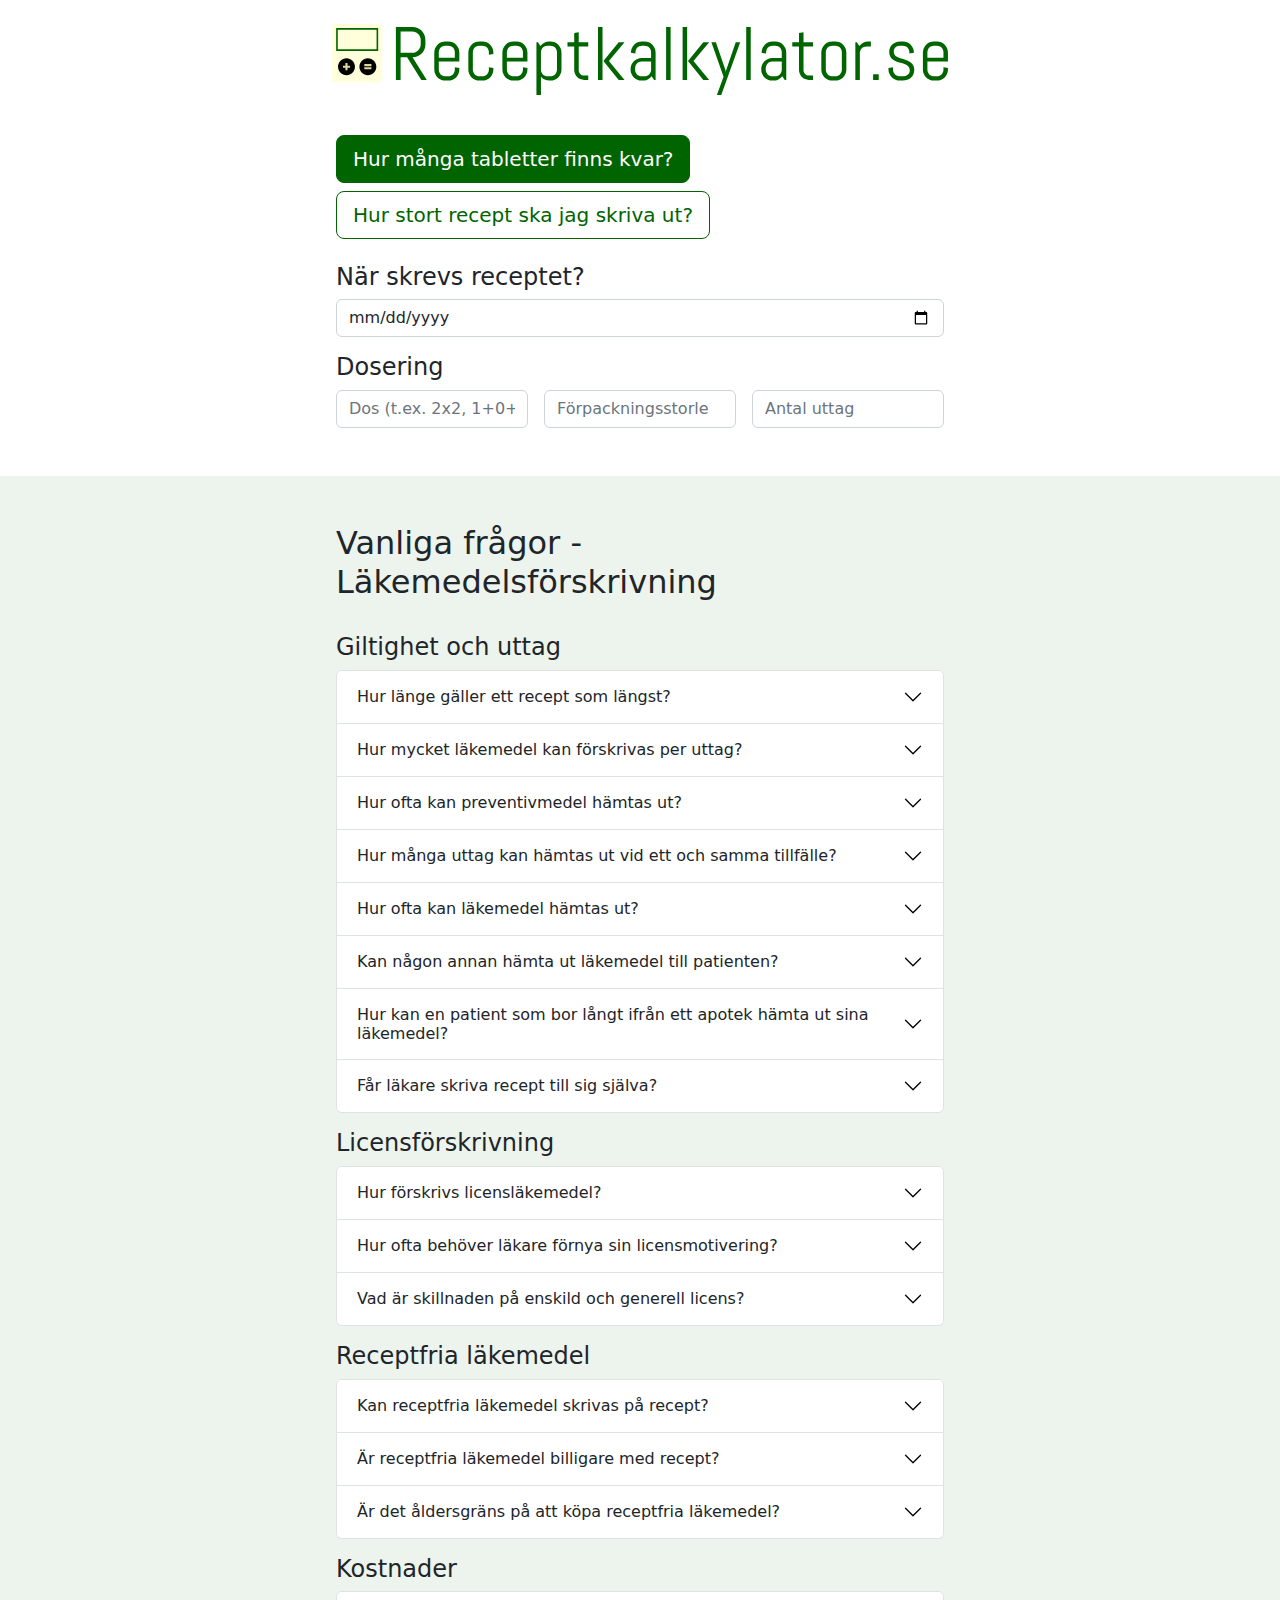
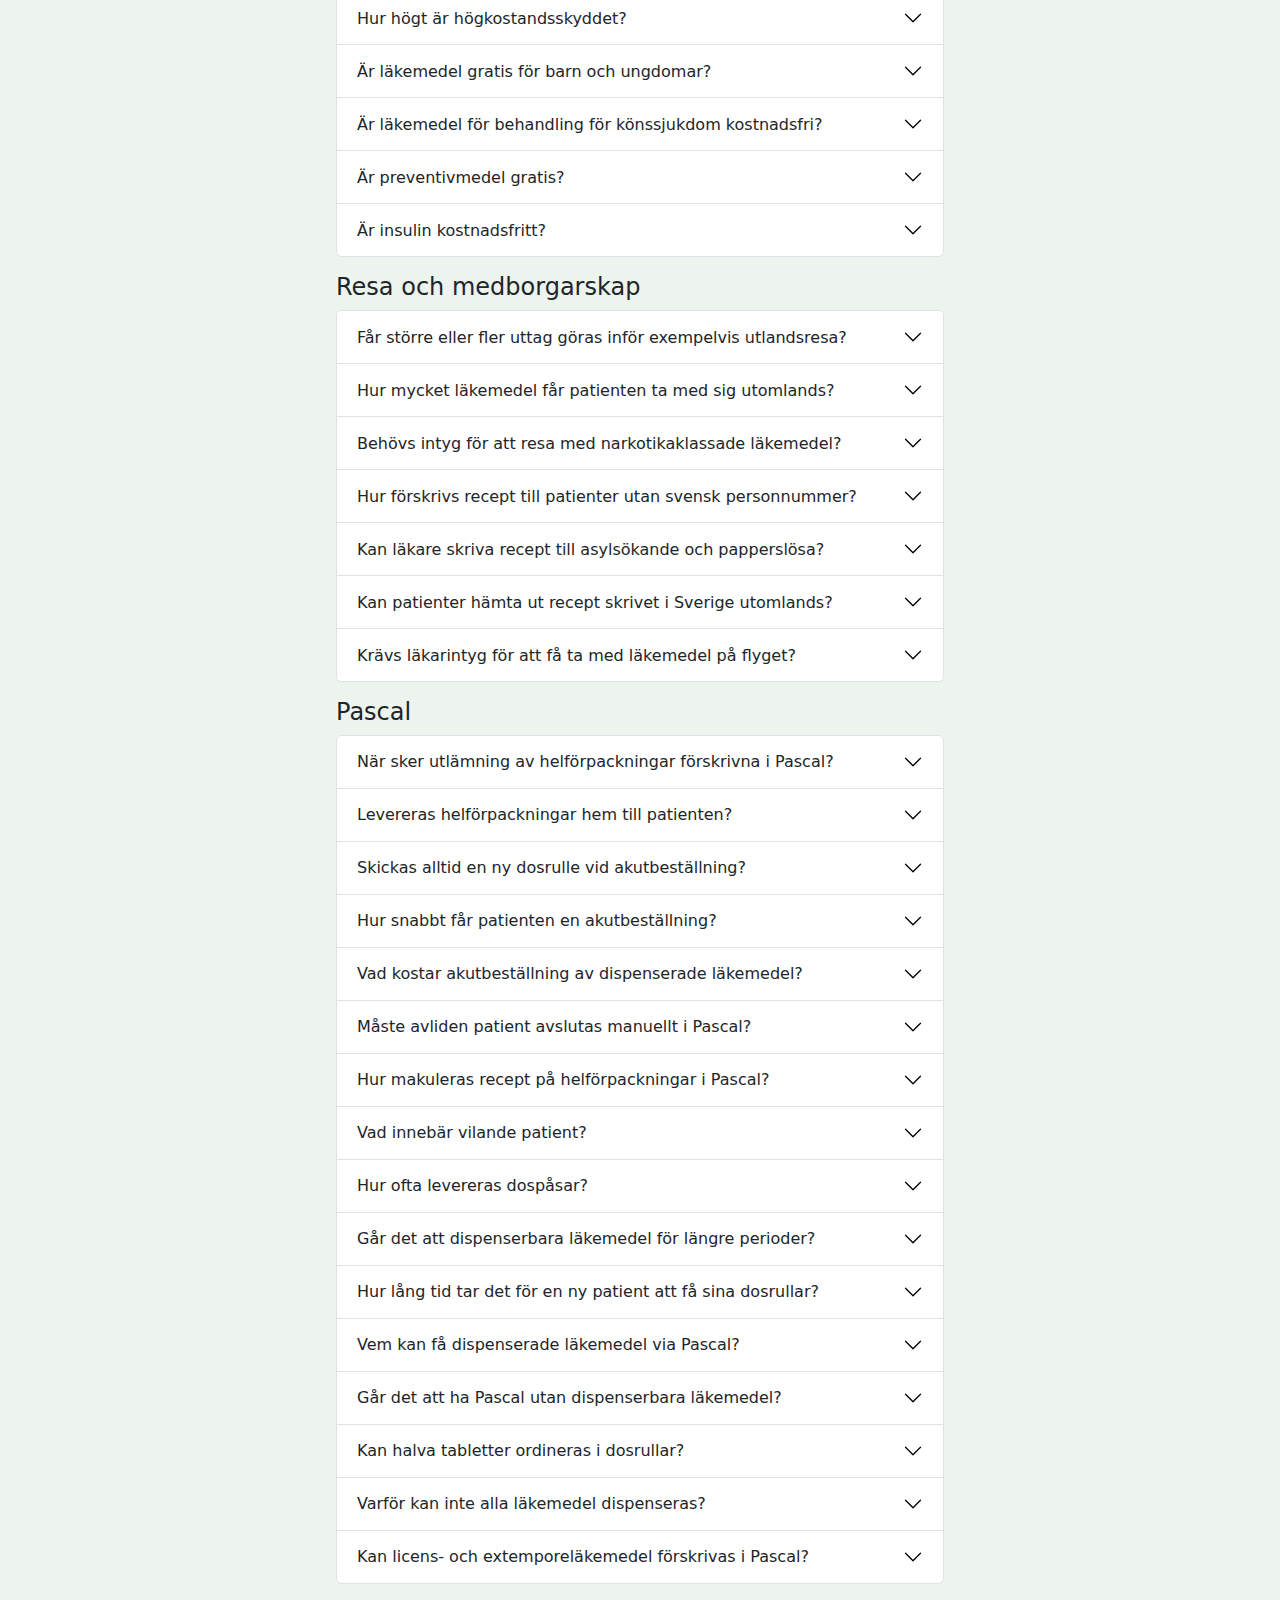
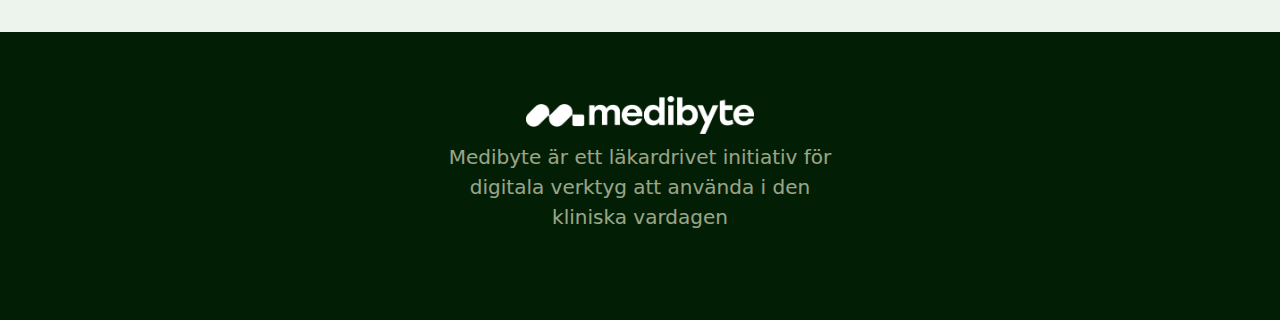
==== commit c2224f29: "Accordion med samma nummer" ====
--- a/public_html/index.html
+++ b/public_html/index.html
@@ -42,8 +42,6 @@
               finns kvar?</button>
             <button id="btnUttag" class="btnSelector btn btn-lg btn-outline-primary mb-2" type="button">Hur stort recept
               ska jag skriva ut?</button>
-            <button id="btnUsage" class="btnSelector btn btn-lg btn-outline-primary mb-2" type="button">Hur många
-              tabletter har förbrukats?</button>
           </div>
 
           <div id="mainForm">
@@ -58,37 +56,28 @@
             </div>
 
             <div id="formGroupToDate" class="formGroupSelectorElement d-none">
-              <h4 id="headerToDate">Hur länge ska receptet räcka?</h4>
+              <h4>Hur länge ska receptet räcka?</h4>
               <div class="input-group mb-3">
                 <input id="toDate" type="date" class="form-control" aria-label="Text input with dropdown button"
                   max="2999-12-31">
                 <button id="btnToDate" class="btn btn-outline-primary dropdown-toggle" type="button"
                   data-bs-toggle="dropdown" aria-expanded="false">Förvalda datum:</button>
                 <ul class="dropdown-menu dropdown-menu-end">
-                  <li class="usageDropdown"><a class="dateDropdown dropdown-item" data-addorsub="-" data-numberof="2" data-timeframe="days"
-                      data-element="#toDate" href="#">I förrgår</a></li>
-                  <li class="usageDropdown"><a class="dateDropdown dropdown-item" data-addorsub="-" data-numberof="1" data-timeframe="days"
-                      data-element="#toDate" href="#">Igår</a></li>
-                  <li class="usageDropdown"><a class="dateDropdown dropdown-item" data-addorsub="+" data-numberof="0" data-timeframe="days"
-                      data-element="#toDate" href="#">Idag</a></li>
-                  <li class="usageDropdown"><a class="dateDropdown dropdown-item" data-addorsub="+" data-numberof="1" data-timeframe="days"
-                      data-element="#toDate" href="#">Imorgon</a></li>
-                  <li class="uttagDropdown"><a class="dateDropdown dropdown-item" data-addorsub="+" data-numberof="1" data-timeframe="weeks"
+                  <li><a class="dateDropdown dropdown-item" data-addorsub="+" data-numberof="1" data-timeframe="weeks"
                       data-element="#toDate" href="#">1 vecka</a></li>
-                  <li class="uttagDropdown"><a class="dateDropdown dropdown-item" data-addorsub="+" data-numberof="2" data-timeframe="weeks"
+                  <li><a class="dateDropdown dropdown-item" data-addorsub="+" data-numberof="2" data-timeframe="weeks"
                       data-element="#toDate" href="#">2 veckor</a></li>
-                  <li class="uttagDropdown"><a class="dateDropdown dropdown-item" data-addorsub="+" data-numberof="1" data-timeframe="months"
+                  <li><a class="dateDropdown dropdown-item" data-addorsub="+" data-numberof="1" data-timeframe="months"
                       data-element="#toDate" href="#">1 månad</a></li>
-                  <li class="uttagDropdown"><a class="dateDropdown dropdown-item" data-addorsub="+" data-numberof="3" data-timeframe="months"
+                  <li><a class="dateDropdown dropdown-item" data-addorsub="+" data-numberof="3" data-timeframe="months"
                       data-element="#toDate" href="#">3
                       månader</a></li>
                   </li>
-                  <li class="uttagDropdown"><a class="dateDropdown dropdown-item" data-addorsub="+" data-numberof="6" data-timeframe="months"
+                  <li><a class="dateDropdown dropdown-item" data-addorsub="+" data-numberof="6" data-timeframe="months"
                       data-element="#toDate" href="#">6
                       månader</a></li>
-                  <li class="uttagDropdown"><a class="dateDropdown dropdown-item" data-addorsub="+" data-numberof="1" data-timeframe="years"
+                  <li><a class="dateDropdown dropdown-item" data-addorsub="+" data-numberof="1" data-timeframe="years"
                       data-element="#toDate" href="#">1 år</a></li>
-                  </li>
                 </ul>
               </div>
             </div>
@@ -96,10 +85,10 @@
 
             <h4>Dosering</h4>
             <div class="row gx-3 gy-sm-1">
-              <div id="formGroupDose" class="col formGroupSelectorElement">
+              <div class="col">
                 <input id="dosage" type="text" class="form-control" placeholder="Dos (t.ex. 2x2, 1+0+1, 1*3)">
               </div>
-              <div id="formGroupPackageSize" class="col formGroupSelectorElement">
+              <div class="col">
                 <input id="packageSize" type="number" class="form-control" placeholder="Förpackningsstorlek">
               </div>
               <div id="formGroupWithdrawls" class="col formGroupSelectorElement">
@@ -119,9 +108,9 @@
                 dagar</strong></b></p>
             <button id="kopieraKnapp" class="btn btn-primary"><i class="bi bi-clipboard"></i> Kopiera
               texten (för att klistra in i journalen)</button>
-            <div id="additionalInfo" class="text-muted hideAtFormSetUp pt-2">
-
-            </div>
+              <div id="additionalInfo" class="text-muted hideAtFormSetUp pt-2">
+                
+              </div>
           </div>
         </div>
 
@@ -191,8 +180,8 @@
                   uttag.</p>
                 <p><i>Exempel: Paracetamol 500 mg förskrivs med ordination 2x4 på förpackningsstorleken 100 stycken och
                     12 uttag. En förpackning á 100 tabletter räcker utifrån ordinationen endast i 12 dagar. Patienten
-                    har visserligen totalt sett behandling för 150 dagar men måste besöka apoteket varannan vecka.
-                    För patienten hade det underlättat att få fler förpackningar förskrivet per uttag.
+                    har visserligen totalt sett behandling för 150 dagar men måste besöka apoteket varannan vecka. 
+                    För patienten hade det underlättat att få fler förpackningar förskrivet per uttag. 
                   </i></p>
               </div>
             </div>
@@ -223,11 +212,7 @@
             </h2>
             <div id="flush-collapse19" class="accordion-collapse collapse" aria-labelledby="flush-heading19"
               data-bs-parent="#accordion1">
-              <div class="accordion-body">Ja. Genom att lämna in en fullmakt till apoteket kan exempelvis en anhörig
-                eller vårdenhet hämta ut läkemedel åt patienten. En vårnadshavare kan även överlåta sitt barns
-                apoteksärenden genom en <a
-                  href="https://www.ehalsomyndigheten.se/privat/blanketter/blanketter-for-fullmakter/"
-                  target="_blank">fullmakt från E-hälsomyndigheten</a>.
+              <div class="accordion-body">Ja. Genom att lämna in en fullmakt till apoteket kan exempelvis en anhörig eller vårdenhet hämta ut läkemedel åt patienten. En vårnadshavare kan även överlåta sitt barns apoteksärenden genom en <a href="https://www.ehalsomyndigheten.se/privat/blanketter/blanketter-for-fullmakter/" target="_blank">fullmakt från E-hälsomyndigheten</a>. 
               </div>
             </div>
           </div>
@@ -240,8 +225,7 @@
             </h2>
             <div id="flush-collapse20" class="accordion-collapse collapse" aria-labelledby="flush-heading20"
               data-bs-parent="#accordion1">
-              <div class="accordion-body">På de flesta orter som saknar apotek finns det apoteksombud. Det kan
-                exempelvis vara en lanthandel där du kan kan hämta ut och lämna in läkemedel.
+              <div class="accordion-body">På de flesta orter som saknar apotek finns det apoteksombud. Det kan exempelvis vara en lanthandel där du kan kan hämta ut och lämna in läkemedel.
               </div>
             </div>
           </div>
@@ -254,9 +238,7 @@
             </h2>
             <div id="flush-collapse15" class="accordion-collapse collapse" aria-labelledby="flush-heading15"
               data-bs-parent="#accordion1">
-              <div class="accordion-body">Ja. Förskrivningsrätten innefattar även läkemedelsförskrivning för eget bruk.
-                Detta görs enklast som “Fritidsförskrivning” på E-hälsomyndighetens webbplats <a
-                  href="https://www.ehalsomyndigheten.se/yrkesverksam/vard/forskrivningskollen/">förskrivningskollen.se</a>.
+              <div class="accordion-body">Ja. Förskrivningsrätten innefattar även läkemedelsförskrivning för eget bruk. Detta görs enklast som “Fritidsförskrivning” på E-hälsomyndighetens webbplats <a href="https://www.ehalsomyndigheten.se/yrkesverksam/vard/forskrivningskollen/">förskrivningskollen.se</a>.
               </div>
             </div>
           </div>
@@ -274,13 +256,8 @@
             </h2>
             <div id="flush-collapse16" class="accordion-collapse collapse" aria-labelledby="flush-heading16"
               data-bs-parent="#accordion5">
-              <div class="accordion-body">
-                <p> För att en patient ska kunna behandlas med ett icke godkänt läkemedel krävs det att apoteket söker
-                  en licens. Läkaren måste först skriva en licensmotivering i <a
-                    href="https://www.ehalsomyndigheten.se/yrkesverksam/klas/" target="_blank">e-tjänsten KLAS</a>. Det
-                  är Läkemedelsverket som beslutar i frågan.
-                <p>Licensmotiveringen ska beskriva tidigare behandlingsförsök och varför inte godkända läkemedel kan
-                  användas samt motivera valet av det aktuella licensläkemedlet.</p>
+              <div class="accordion-body"><p> För att en patient ska kunna behandlas med ett icke godkänt läkemedel krävs det att apoteket söker en licens. Läkaren måste först skriva en licensmotivering i <a href="https://www.ehalsomyndigheten.se/yrkesverksam/klas/" target="_blank">e-tjänsten KLAS</a>. Det är Läkemedelsverket som beslutar i frågan. 
+                <p>Licensmotiveringen ska beskriva tidigare behandlingsförsök och varför inte godkända läkemedel kan användas samt motivera valet av det aktuella licensläkemedlet.</p>
               </div>
             </div>
           </div>
@@ -293,8 +270,7 @@
             </h2>
             <div id="flush-collapse17" class="accordion-collapse collapse" aria-labelledby="flush-heading17"
               data-bs-parent="#accordion5">
-              <div class="accordion-body">Läkarens licensmotivering sparas i 36 månader. Under denna period kan apoteket
-                på egen hand förnya licensansökan vid behov.
+              <div class="accordion-body">Läkarens licensmotivering sparas i 36 månader. Under denna period kan apoteket på egen hand förnya licensansökan vid behov.
               </div>
             </div>
           </div>
@@ -307,10 +283,7 @@
             </h2>
             <div id="flush-collapse18" class="accordion-collapse collapse" aria-labelledby="flush-heading18"
               data-bs-parent="#accordion5">
-              <div class="accordion-body">En enskild licens gäller för en enskild patient och är inte kopplad till
-                förskrivande läkare eller vårdenhet. En generell licens tillgodoser tvärtom behovet av
-                läkemedelsrekvirering på en eller flera vårdenheter (exempelvis ett sjukhus) men gäller inte för
-                receptexpediering annat än i undantagsfall.
+              <div class="accordion-body">En enskild licens gäller för en enskild patient och är inte kopplad till förskrivande läkare eller vårdenhet. En generell licens tillgodoser tvärtom behovet av läkemedelsrekvirering på en eller flera vårdenheter (exempelvis ett sjukhus) men gäller inte för receptexpediering annat än i undantagsfall. 
               </div>
             </div>
           </div>
@@ -328,10 +301,7 @@
             </h2>
             <div id="flush-collapse10" class="accordion-collapse collapse" aria-labelledby="flush-heading10"
               data-bs-parent="#accordion6">
-              <div class="accordion-body">Ja. Alla läkemedel kan skrivas på recept. Det är dock inte säkert att
-                läkemedlet ingår i läkemedelsförmånen och därmed innefattas av högkostnadsskyddet bara för att det
-                skrivs på recept. Vidare har flertalet regioner särskilda regler för förskrivning av receptfria
-                läkemedel.
+              <div class="accordion-body">Ja. Alla läkemedel kan skrivas på recept. Det är dock inte säkert att läkemedlet ingår i läkemedelsförmånen och därmed innefattas av högkostnadsskyddet bara för att det skrivs på recept. Vidare har flertalet regioner särskilda regler för förskrivning av receptfria läkemedel.
               </div>
             </div>
           </div>
@@ -364,14 +334,12 @@
             </h2>
             <div id="flush-collapse14" class="accordion-collapse collapse" aria-labelledby="flush-heading14"
               data-bs-parent="#accordion6">
-              <div class="accordion-body">I dagligvaruhandeln gäller 18-årsgräns på samtliga receptfria läkemedel. På
-                apotek gäller ingen åldersgräns (undantaget nikotinersättning) men mindreåriga får endast köpa en
-                förpackning paracetamol p.g.a. intoxikationsrisk.
-              </div>
-            </div>
-          </div>
-        </div>
-
+              <div class="accordion-body">I dagligvaruhandeln gäller 18-årsgräns på samtliga receptfria läkemedel. På apotek gäller ingen åldersgräns (undantaget nikotinersättning) men mindreåriga får endast köpa en förpackning paracetamol p.g.a. intoxikationsrisk.
+              </div>
+            </div>
+          </div>
+        </div>
+      
         <!--KOSTNADER-->
         <h4 class="pt-3">Kostnader</h4>
         <div class="accordion" id="accordion2">
@@ -398,8 +366,7 @@
             </h2>
             <div id="flush-collapse11" class="accordion-collapse collapse" aria-labelledby="flush-heading11"
               data-bs-parent="#accordion2">
-              <div class="accordion-body">Ja. Läkemedel inom läkemedelsförmånen är kostnadsfria till barn och ungdomar
-                upp till och med 18 år.
+              <div class="accordion-body">Ja. Läkemedel inom läkemedelsförmånen är kostnadsfria till barn och ungdomar upp till och med 18 år.
               </div>
             </div>
           </div>
@@ -412,9 +379,7 @@
             </h2>
             <div id="flush-collapse12" class="accordion-collapse collapse" aria-labelledby="flush-heading12"
               data-bs-parent="#accordion2">
-              <div class="accordion-body">Ja. Läkemedel för behandling av könssjukdomar som lyder under Smittskyddslagen
-                är kostnadsfria oavsett ålder. Könssjukdomar som ingår i Smittskyddslagen är: Klamydia, Gonorré, Hepatit
-                B, Syfilis och HIV.
+              <div class="accordion-body">Ja. Läkemedel för behandling av könssjukdomar som lyder under Smittskyddslagen är kostnadsfria oavsett ålder. Könssjukdomar som ingår i Smittskyddslagen är: Klamydia, Gonorré, Hepatit B, Syfilis och HIV.
               </div>
             </div>
           </div>
@@ -427,11 +392,7 @@
             </h2>
             <div id="flush-collapse13" class="accordion-collapse collapse" aria-labelledby="flush-heading13"
               data-bs-parent="#accordion2">
-              <div class="accordion-body">Preventivmedel inom förmånen är kostnadsfria upp till och med 20 års ålder på
-                nationell nivå. Därefter subventioneras preventivmedel olika beroende på i vilken region patienten är
-                skriven. Läs mer om regionspeficika <a
-                  href="https://www.ehalsomyndigheten.se/yrkesverksam/apotek/lakemedelssubventioner/#regionssubventioner">läkemedelssubventioner
-                  på E-hälsomyndigheten.</a>
+              <div class="accordion-body">Preventivmedel inom förmånen är kostnadsfria upp till och med 20 års ålder på nationell nivå. Därefter subventioneras preventivmedel olika beroende på i vilken region patienten är skriven. Läs mer om regionspeficika <a href="https://www.ehalsomyndigheten.se/yrkesverksam/apotek/lakemedelssubventioner/#regionssubventioner">läkemedelssubventioner på E-hälsomyndigheten.</a>
               </div>
             </div>
           </div>
@@ -444,8 +405,7 @@
             </h2>
             <div id="flush-collapse37" class="accordion-collapse collapse" aria-labelledby="flush-heading37"
               data-bs-parent="#accordion2">
-              <div class="accordion-body">Ja. För patienter med diabetes typ 2 är även kombinationspreparat av insulin
-                och GLP-1-analog kostnadsfria.
+              <div class="accordion-body">Ja. För patienter med diabetes typ 2 är även kombinationspreparat av insulin och GLP-1-analog kostnadsfria. 
               </div>
             </div>
           </div>
@@ -502,17 +462,15 @@
             </div>
           </div>
           <div class="accordion-item">
-            <h2 class="accordion-header" id="flush-heading15">
-              <button class="accordion-button collapsed" type="button" data-bs-toggle="collapse"
-                data-bs-target="#flush-collapse15" aria-expanded="false" aria-controls="flush-collapse15">
+            <h2 class="accordion-header" id="flush-heading39">
+              <button class="accordion-button collapsed" type="button" data-bs-toggle="collapse"
+                data-bs-target="#flush-collapse39" aria-expanded="false" aria-controls="flush-collapse39">
                 Hur förskrivs recept till patienter utan svensk personnummer?
               </button>
             </h2>
-            <div id="flush-collapse15" class="accordion-collapse collapse" aria-labelledby="flush-heading15"
+            <div id="flush-collapse39" class="accordion-collapse collapse" aria-labelledby="flush-heading39"
               data-bs-parent="#accordion3">
-              <div class="accordion-body">För patienter utan svensk personnummer måste ett specifikt apotek anges på
-                receptet och patienten informeras om att receptet inte kan hämtas ut på något annat apotek. Vidare kan
-                inte uttag sparas och förskrivningen omfattas inte av högkostnadsskyddet.
+              <div class="accordion-body">För patienter utan svensk personnummer måste ett specifikt apotek anges på receptet och patienten informeras om att receptet inte kan hämtas ut på något annat apotek. Vidare kan inte uttag sparas och förskrivningen omfattas inte av högkostnadsskyddet.
               </div>
             </div>
           </div>
@@ -525,14 +483,8 @@
             </h2>
             <div id="flush-collapse16" class="accordion-collapse collapse" aria-labelledby="flush-heading16"
               data-bs-parent="#accordion3">
-              <div class="accordion-body">
-                <p>Ja. Läs <i>“Hur förskrivs recept till patienter utan svenskt personnummer?”</i> ovan.</p>
-                <p>Asylsökande och papperslösa omfattas inte av läkemedelsförmånen. För vuxna subventioneras endast
-                  läkemedel för vård som inte kan anstå. Barn och ungdomar har rätt till samma vård som andra barn och
-                  ungdomar som bor i Sverige. Läs mer om läkemedel till asylsökande på <a
-                    href="https://www.migrationsverket.se/Andra-aktorer/Kommuner/Om-asylsokande/Ratt-till-vard.html"
-                    target="_blank">Migrationsverkets hemsida</a> respektive aktuell region för hantering av läkemedel
-                  till papperslösa.</p>
+              <div class="accordion-body"> <p>Ja. Läs <i>“Hur förskrivs recept till patienter utan svenskt personnummer?”</i> ovan.</p>
+                <p>Asylsökande och papperslösa omfattas inte av läkemedelsförmånen. För vuxna subventioneras endast läkemedel för vård som inte kan anstå. Barn och ungdomar har rätt till samma vård som andra barn och ungdomar som bor i Sverige. Läs mer om läkemedel till asylsökande på <a href="https://www.migrationsverket.se/Andra-aktorer/Kommuner/Om-asylsokande/Ratt-till-vard.html" target="_blank">Migrationsverkets hemsida</a> respektive aktuell region för hantering av läkemedel till papperslösa.</p>
               </div>
             </div>
           </div>
@@ -545,12 +497,7 @@
             </h2>
             <div id="flush-collapse17" class="accordion-collapse collapse" aria-labelledby="flush-heading17"
               data-bs-parent="#accordion3">
-              <div class="accordion-body">
-                <p>Ja. I princip är recept förskrivna inom EES giltiga inom hela EES (Europeiska unionen inklusive
-                  Norge, Island och Liechtenstein). I praktiken krävs dock ett pappersrecept då EES inte har samma
-                  system för e-recept. <a
-                    href="https://europa.eu/youreurope/citizens/health/prescription-medicine-abroad/prescriptions/index_sv.htm"
-                    target="_blank">Läs mer på europeiska unionens hemsida</a></p>
+              <div class="accordion-body"><p>Ja. I princip är recept förskrivna inom EES giltiga inom hela EES (Europeiska unionen inklusive Norge, Island och Liechtenstein). I praktiken krävs dock ett pappersrecept då EES inte har samma system för e-recept. <a href="https://europa.eu/youreurope/citizens/health/prescription-medicine-abroad/prescriptions/index_sv.htm" target="_blank">Läs mer på europeiska unionens hemsida</a></p>
               </div>
             </div>
           </div>
@@ -563,15 +510,14 @@
             </h2>
             <div id="flush-collapse18" class="accordion-collapse collapse" aria-labelledby="flush-heading18"
               data-bs-parent="#accordion3">
-              <div class="accordion-body">Nej. Däremot underlättar det om läkemedel medförs i originalförpackning men
-                det är inget krav.
-              </div>
-            </div>
-          </div>
-        </div>
-
-        <!--PASCAL-->
-        <h4 class="pt-3">Pascal</h4>
+              <div class="accordion-body">Nej. Däremot underlättar det om läkemedel medförs i originalförpackning men det är inget krav.
+              </div>
+            </div>
+          </div>
+        </div>
+      
+      <!--PASCAL-->
+      <h4 class="pt-3">Pascal</h4>
         <div class="accordion" id="accordion4">
           <div class="accordion-item">
             <h2 class="accordion-header" id="flush-heading21">
@@ -595,8 +541,7 @@
             </h2>
             <div id="flush-collapse22" class="accordion-collapse collapse" aria-labelledby="flush-heading22"
               data-bs-parent="#accordion4">
-              <div class="accordion-body">Nej. Helförpackningar hämtas ut på valfritt apotek, alternativt levereras till
-                överenskommet utlämningsställe.
+              <div class="accordion-body">Nej. Helförpackningar hämtas ut på valfritt apotek, alternativt levereras till överenskommet utlämningsställe.
               </div>
             </div>
           </div>
@@ -609,10 +554,7 @@
             </h2>
             <div id="flush-collapse23" class="accordion-collapse collapse" aria-labelledby="flush-heading23"
               data-bs-parent="#accordion4">
-              <div class="accordion-body"> Nej. Endast vid utsättning eller dosändring av dispenserade läkemedel skickas
-                en ny så kallad utbytesrulle. Om endast läkemedel läkemedel läggs till skickas tilläggsdoser i en så
-                kallad kompletteringsrulle. Detta är en ny funktion sedan 2018. Det är därför viktigt att akutmarkera
-                samtliga läkemedel som önskas ingå i en akutbeställning.
+              <div class="accordion-body"> Nej. Endast vid utsättning eller dosändring av dispenserade läkemedel skickas en ny så kallad utbytesrulle. Om endast läkemedel läkemedel läggs till skickas tilläggsdoser i en så kallad kompletteringsrulle. Detta är en ny funktion sedan 2018. Det är därför viktigt att akutmarkera samtliga läkemedel som önskas ingå i en akutbeställning. 
               </div>
             </div>
           </div>
@@ -625,11 +567,7 @@
             </h2>
             <div id="flush-collapse24" class="accordion-collapse collapse" aria-labelledby="flush-heading24"
               data-bs-parent="#accordion4">
-              <div class="accordion-body">Det beror på om akutbeställningen görs innan stopptiden (kl. 12:00), isåfall
-                levereras nya dospåsar till utlämningsstället senast dagen därpå (dag 2) med läkemedel för nästa dag
-                (dag 3). Annars dröjer det ytterligare en dag. Vidare sker inga leveranser på helgdagar. <br><br> Detta
-                innebär att en akutbeställning efter kl. 12:00 på en fredag levereras först på tisdag med dispenserade
-                läkemedel för start onsdag.
+              <div class="accordion-body">Det beror på om akutbeställningen görs innan stopptiden (kl. 12:00), isåfall levereras nya dospåsar till utlämningsstället senast dagen därpå (dag 2) med läkemedel för nästa dag (dag 3). Annars dröjer det ytterligare en dag. Vidare sker inga leveranser på helgdagar. <br><br> Detta innebär att en akutbeställning efter kl. 12:00 på en fredag levereras först på tisdag med dispenserade läkemedel för start onsdag. 
               </div>
             </div>
           </div>
@@ -642,9 +580,7 @@
             </h2>
             <div id="flush-collapse25" class="accordion-collapse collapse" aria-labelledby="flush-heading25"
               data-bs-parent="#accordion4">
-              <div class="accordion-body">Akut dosleverans till avtal utlämningsställe är kostnadsfritt. Om mottagande
-                enhet (exempelvis hemsjukvården eller SÄBO) har avtalat om direktleverans utgår en extra kostnad för
-                detta.
+              <div class="accordion-body">Akut dosleverans till avtal utlämningsställe är kostnadsfritt. Om mottagande enhet (exempelvis hemsjukvården eller SÄBO) har avtalat om direktleverans utgår en extra kostnad för detta. 
               </div>
             </div>
           </div>
@@ -657,9 +593,7 @@
             </h2>
             <div id="flush-collapse26" class="accordion-collapse collapse" aria-labelledby="flush-heading26"
               data-bs-parent="#accordion4">
-              <div class="accordion-body">Ja. Det tar tid för informationen att överföras från folkbokföringen till
-                Pascal varför fortsatta försändelser (och fakturor) kommer att skickas om patienten inte registreras som
-                avliden.
+              <div class="accordion-body">Ja. Det tar tid för informationen att överföras från folkbokföringen till Pascal varför fortsatta försändelser (och fakturor) kommer att skickas om patienten inte registreras som avliden.
               </div>
             </div>
           </div>
@@ -672,8 +606,7 @@
             </h2>
             <div id="flush-collapse27" class="accordion-collapse collapse" aria-labelledby="flush-heading27"
               data-bs-parent="#accordion4">
-              <div class="accordion-body">Genom att sätta ut läkemedlet i Pascal makuleras receptet och ytterligare
-                helförpackning går inte att hämta ut.
+              <div class="accordion-body">Genom att sätta ut läkemedlet i Pascal makuleras receptet och ytterligare helförpackning går inte att hämta ut.
               </div>
             </div>
           </div>
@@ -686,8 +619,7 @@
             </h2>
             <div id="flush-collapse29" class="accordion-collapse collapse" aria-labelledby="flush-heading29"
               data-bs-parent="#accordion4">
-              <div class="accordion-body">Det innebär att patientens dosrullar är pausade. Det går dock fortfarande att
-                göra förändringar i läkemedelslistan och helförpackningar kan hämtas ut som vanligt.
+              <div class="accordion-body">Det innebär att patientens dosrullar är pausade. Det går dock fortfarande att göra förändringar i läkemedelslistan och helförpackningar kan hämtas ut som vanligt. 
               </div>
             </div>
           </div>
@@ -700,8 +632,7 @@
             </h2>
             <div id="flush-collapse30" class="accordion-collapse collapse" aria-labelledby="flush-heading30"
               data-bs-parent="#accordion4">
-              <div class="accordion-body">Som standard levereras dospåsar för 2 veckors förbrukning åt gång. Detta kan
-                ändras till 1 vecka om det önskas.
+              <div class="accordion-body">Som standard levereras dospåsar för 2 veckors förbrukning åt gång. Detta kan ändras till 1 vecka om det önskas.
               </div>
             </div>
           </div>
@@ -714,9 +645,7 @@
             </h2>
             <div id="flush-collapse31" class="accordion-collapse collapse" aria-labelledby="flush-heading31"
               data-bs-parent="#accordion4">
-              <div class="accordion-body">I de flesta fall går det att få dosrullar för längre tid än 2 veckor men en
-                individuell bedömning görs av Dostjänst vid förfrågan. Då dispensering riskerar att försämra
-                hållbarheten dispenseras i regel inte läkemedel för mer än 3 månaders förbrukning.
+              <div class="accordion-body">I de flesta fall går det att få dosrullar för längre tid än 2 veckor men en individuell bedömning görs av Dostjänst vid förfrågan. Då dispensering riskerar att försämra hållbarheten dispenseras i regel inte läkemedel för mer än 3 månaders förbrukning.
               </div>
             </div>
           </div>
@@ -729,8 +658,7 @@
             </h2>
             <div id="flush-collapse38" class="accordion-collapse collapse" aria-labelledby="flush-heading38"
               data-bs-parent="#accordion4">
-              <div class="accordion-body">Det tar som längst 5 dagar för patienten att få sina dospåsar efter att
-                patienten är registrerad och läkemedel förskrivet.
+              <div class="accordion-body">Det tar som längst 5 dagar för patienten att få sina dospåsar efter att patienten är registrerad och läkemedel förskrivet.
               </div>
             </div>
           </div>
@@ -743,18 +671,13 @@
             </h2>
             <div id="flush-collapse32" class="accordion-collapse collapse" aria-labelledby="flush-heading32"
               data-bs-parent="#accordion4">
-              <div class="accordion-body">Vid ställningstagande till registrering i Pascal ska en helhetsbedömning av
-                patientens medicinska situation göras. Dosdispensering ska företrädesvis erbjudas patienter som
-                uppfyller nedanstående kriterier. <br><br>
+              <div class="accordion-body">Vid ställningstagande till registrering i Pascal ska en helhetsbedömning av patientens medicinska situation göras. Dosdispensering ska företrädesvis erbjudas patienter som uppfyller nedanstående kriterier. <br><br>
                 <ul>
-                  <li>Oförmåga att sköta sin egen medicinering</li>
-                  <li>Stabil läkemedelsordination</li>
-                  <li>Minst 3 dispenserbara läkemedel för kontinuerligt bruk</li>
+                <li>Oförmåga att sköta sin egen medicinering</li>
+                <li>Stabil läkemedelsordination</li>
+                <li>Minst 3 dispenserbara läkemedel för kontinuerligt bruk</li>
                 </ul>
-                Vid frekventa sjukhusvistelser eller annan orsak till förväntat snabbt förändrad läkemedelssituation är
-                det mindre lämpligt med dispenserade läkemedel. Även vid stående läkemedelsordiantion av
-                icke-dispenserbara läkemedel bör lämpligheten utvärderas, särskilt i kombination med fåtal dispenserbara
-                läkemedel.
+                Vid frekventa sjukhusvistelser eller annan orsak till förväntat snabbt förändrad läkemedelssituation är det mindre lämpligt med dispenserade läkemedel. Även vid stående läkemedelsordiantion av icke-dispenserbara läkemedel bör lämpligheten utvärderas, särskilt i kombination med fåtal dispenserbara läkemedel.
               </div>
             </div>
           </div>
@@ -767,8 +690,7 @@
             </h2>
             <div id="flush-collapse33" class="accordion-collapse collapse" aria-labelledby="flush-heading33"
               data-bs-parent="#accordion4">
-              <div class="accordion-body">Ja. Det går att ha Pascal med enbart förskrivning i helförpackningar. Nyttan
-                bör dock utvärderas.
+              <div class="accordion-body">Ja. Det går att ha Pascal med enbart förskrivning i helförpackningar. Nyttan bör dock utvärderas.
               </div>
             </div>
           </div>
@@ -781,8 +703,7 @@
             </h2>
             <div id="flush-collapse34" class="accordion-collapse collapse" aria-labelledby="flush-heading34"
               data-bs-parent="#accordion4">
-              <div class="accordion-body"> I regel går det bra att dela och dispensera tabletter såvida aktuellt
-                läkemedel har brytskåra.
+              <div class="accordion-body"> I regel går det bra att dela och dispensera tabletter såvida aktuellt läkemedel har brytskåra.
               </div>
             </div>
           </div>
@@ -795,9 +716,7 @@
             </h2>
             <div id="flush-collapse35" class="accordion-collapse collapse" aria-labelledby="flush-heading35"
               data-bs-parent="#accordion4">
-              <div class="accordion-body"> För vissa läkemedel finns det praktiskt uppenbara skäl, exempelvis läkemedel
-                i flytande form, inhalationer eller injektioner. Andra vanliga orsaker till att läkemedel inte kan
-                dispenseras är ljus-/fuktkänslighet eller risk för kontamination.
+              <div class="accordion-body"> För vissa läkemedel finns det praktiskt uppenbara skäl, exempelvis läkemedel i flytande form, inhalationer eller injektioner. Andra vanliga orsaker till att läkemedel inte kan dispenseras är ljus-/fuktkänslighet eller risk för kontamination.
               </div>
             </div>
           </div>
@@ -810,9 +729,7 @@
             </h2>
             <div id="flush-collapse36" class="accordion-collapse collapse" aria-labelledby="flush-heading36"
               data-bs-parent="#accordion4">
-              <div class="accordion-body"> Ja. Klicka på <i>Sök även bland icke-godkända läkemedel</i> för att söka
-                efter licenspreparat och extemporeläkemedel. Gruppvarunummer 670000 (licens) respektive 660000
-                (extempore) kan även användas.
+              <div class="accordion-body"> Ja. Klicka på <i>Sök även bland icke-godkända läkemedel</i> för att söka efter licenspreparat och extemporeläkemedel. Gruppvarunummer 670000 (licens) respektive 660000 (extempore) kan även användas.
               </div>
             </div>
           </div>
@@ -832,14 +749,12 @@
       </div>
     </footer>
 
-    <script src="https://code.jquery.com/jquery-3.6.1.min.js"
-      integrity="sha256-o88AwQnZB+VDvE9tvIXrMQaPlFFSUTR+nldQm1LuPXQ=" crossorigin="anonymous"></script>
+    <script src="https://code.jquery.com/jquery-3.6.1.min.js" integrity="sha256-o88AwQnZB+VDvE9tvIXrMQaPlFFSUTR+nldQm1LuPXQ=" crossorigin="anonymous"></script>
     <script src="https://cdn.jsdelivr.net/npm/bootstrap@5.0.2/dist/js/bootstrap.bundle.min.js"
       integrity="sha384-MrcW6ZMFYlzcLA8Nl+NtUVF0sA7MsXsP1UyJoMp4YLEuNSfAP+JcXn/tWtIaxVXM" crossorigin="anonymous">
       </script> <!-- Bootstrap 5 -->
     <script src="./js/main.min.js" type="text/javascript"></script>
     <!-- Luxon and all custom js, e.g. all calculations and manipulation -->
-
+    
   </body>
-
 </html>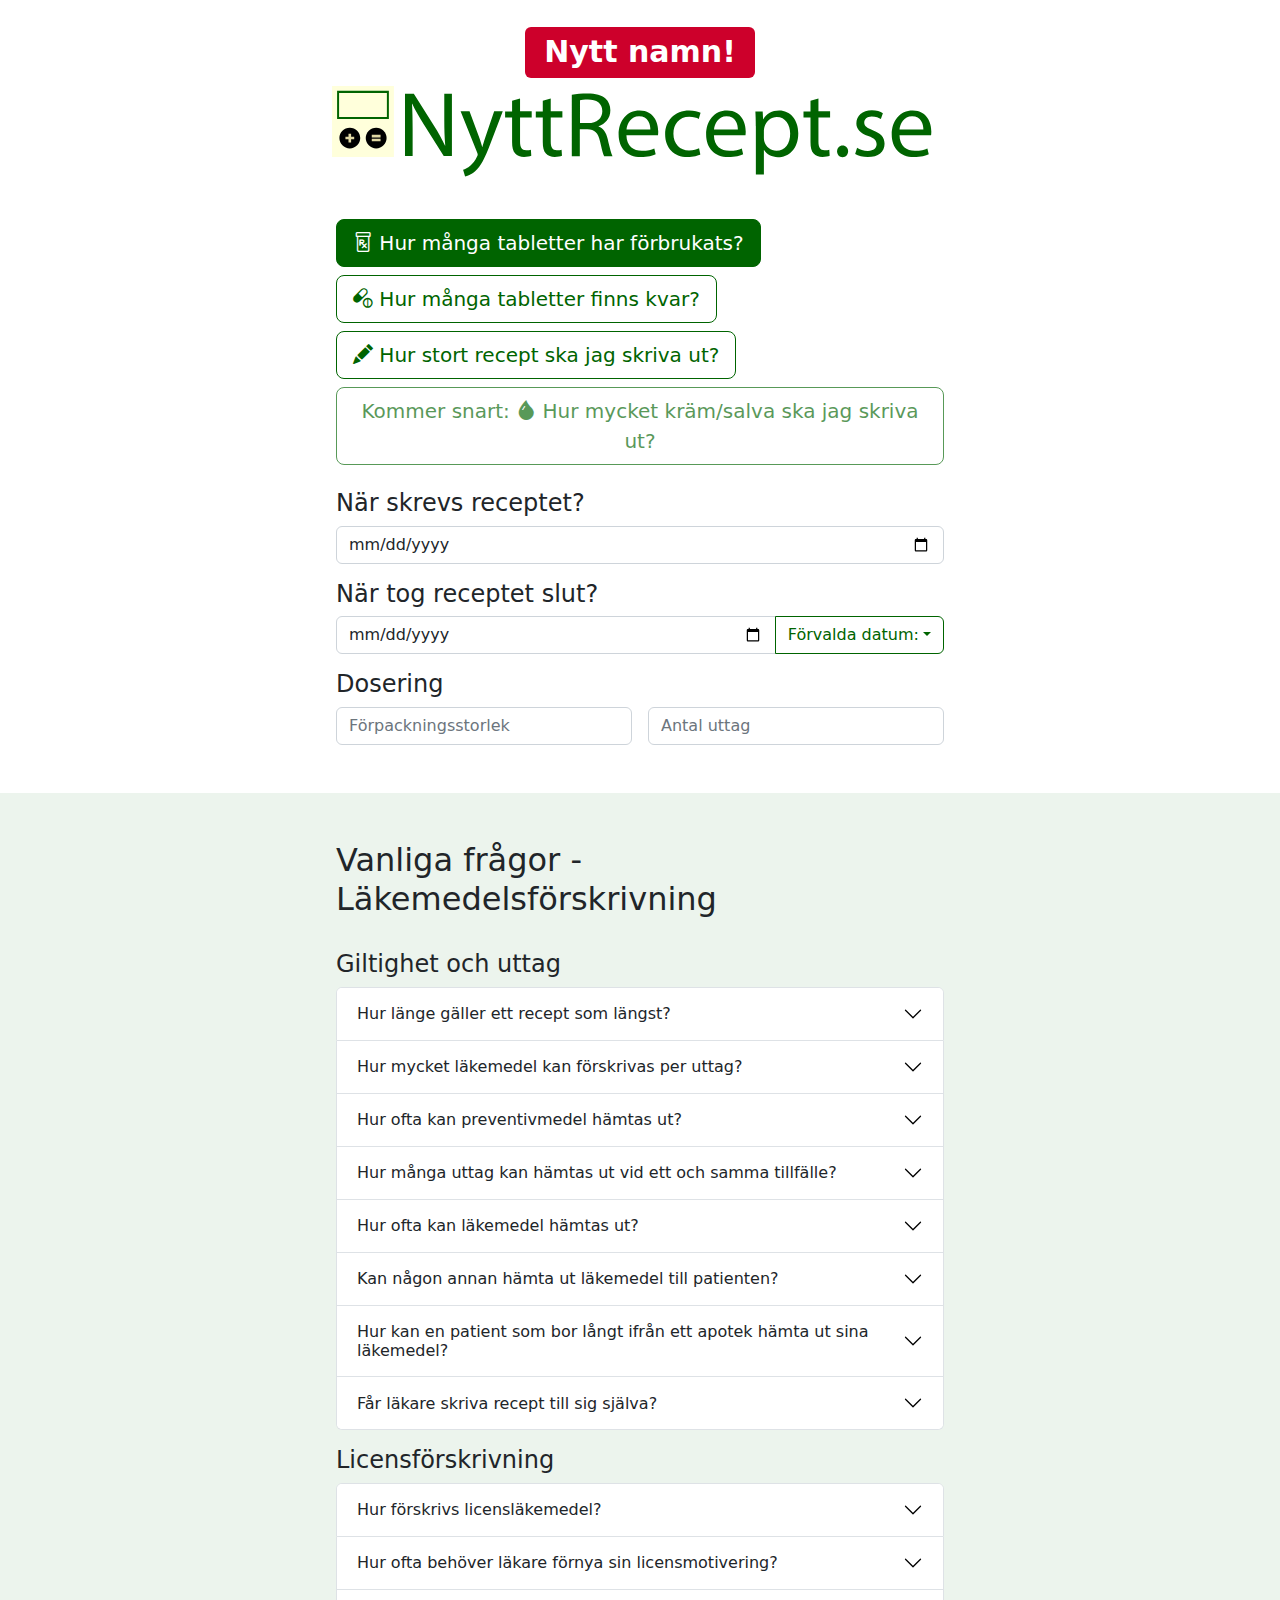
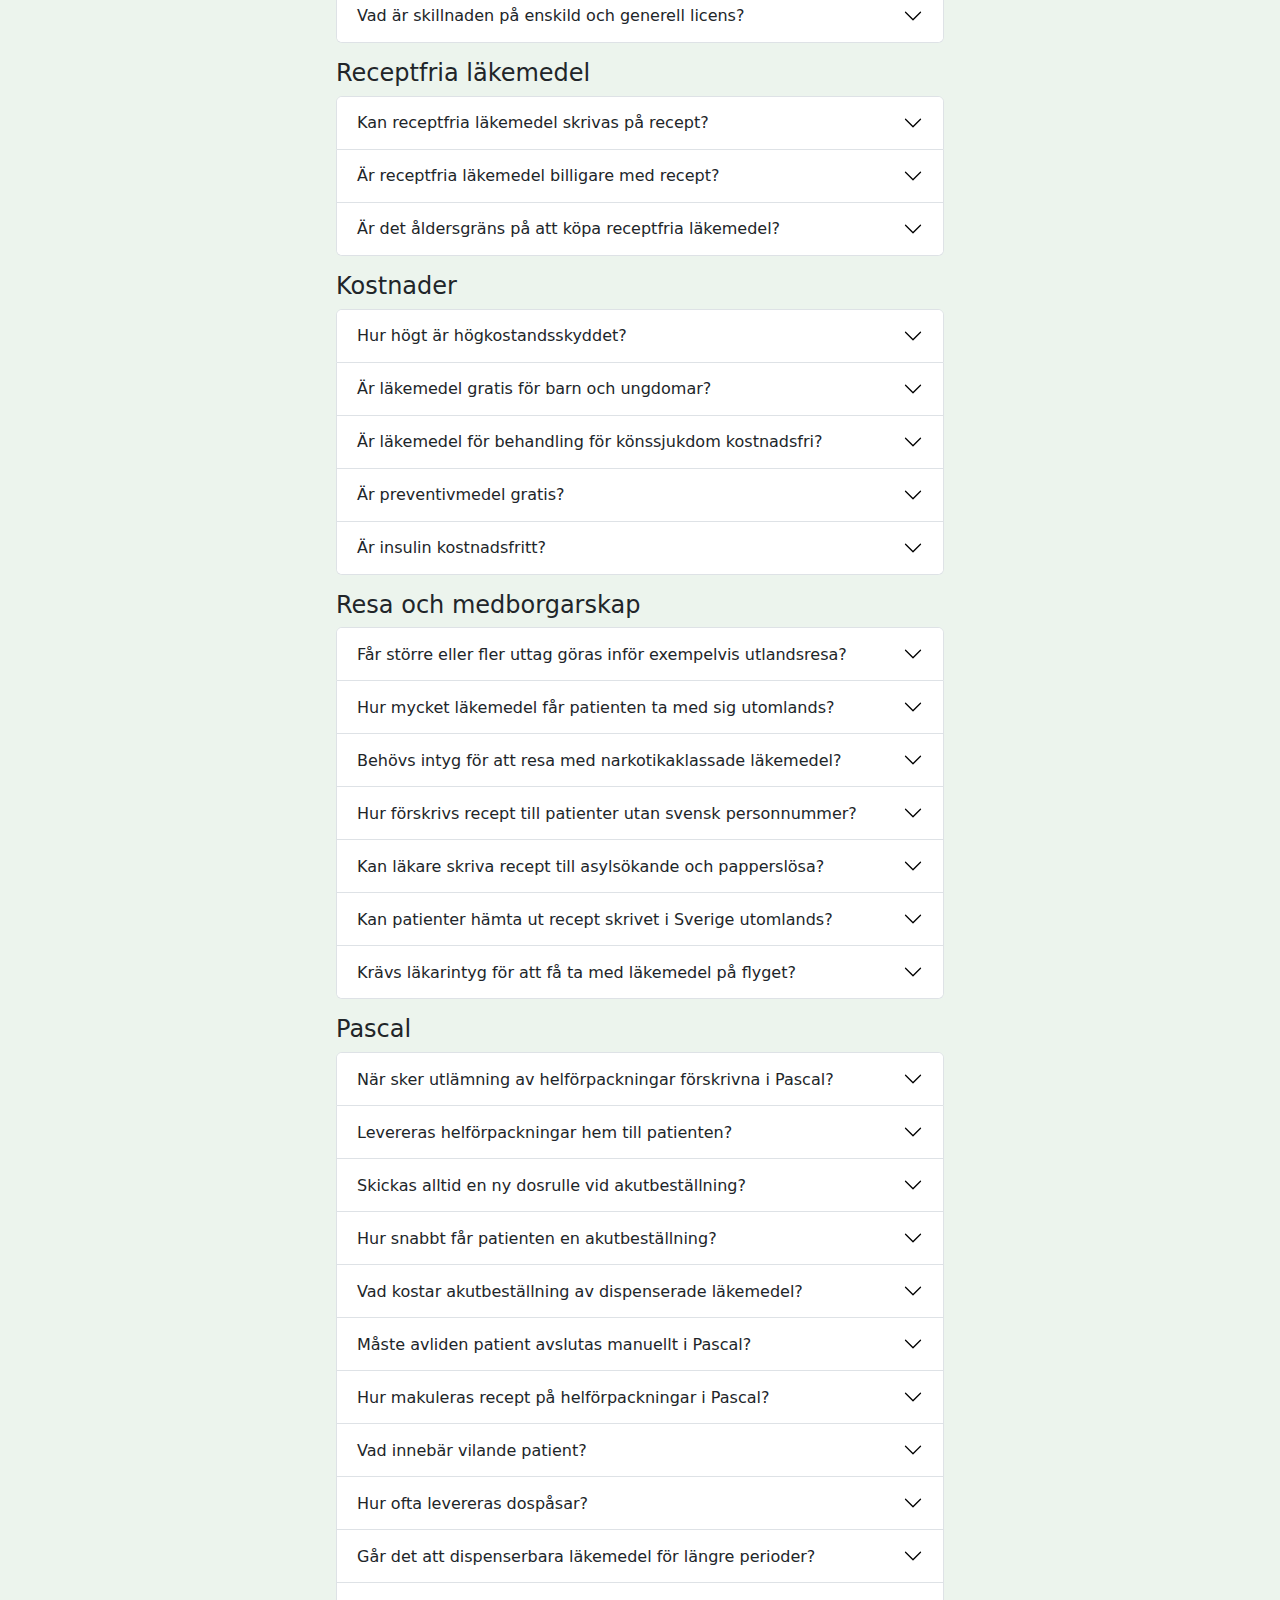
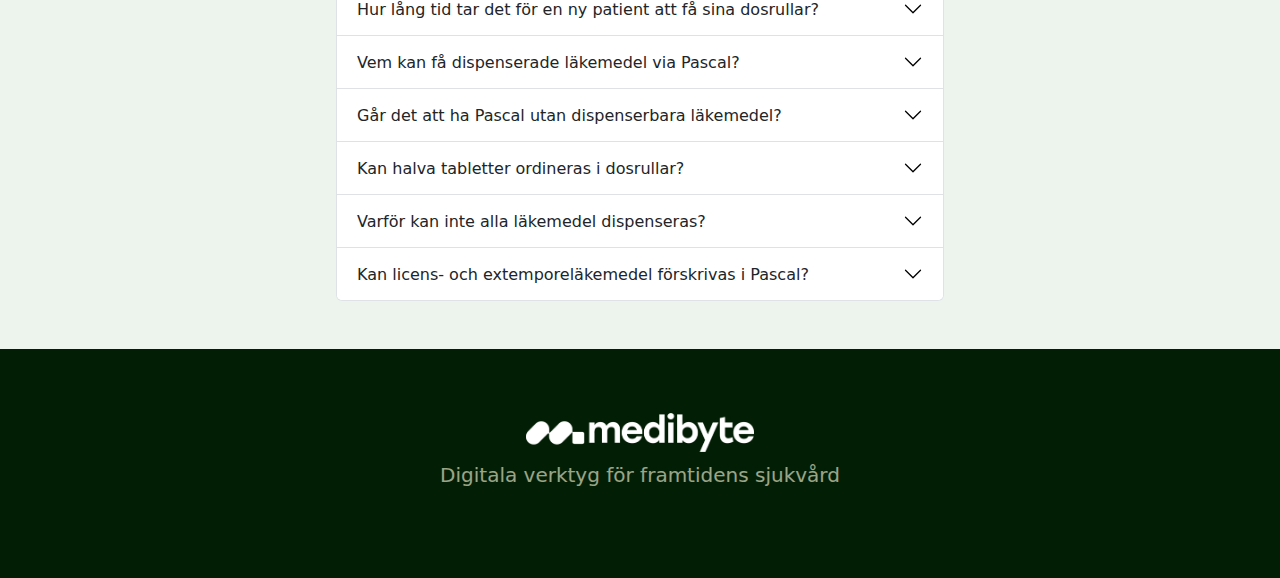
==== commit 5592cb2a: "Flyttat runt knapparna, gjort förbrukning till standard" ====
--- a/public_html/index.html
+++ b/public_html/index.html
@@ -16,8 +16,88 @@
   <meta name="msapplication-TileColor" content="#da532c">
   <meta name="theme-color" content="#ffffff">
 
-  <script data-host="https://microanalytics.io" data-dnt="false" src="https://microanalytics.io/js/script.js"
-    id="ZwSg9rf6GA" async defer></script>
+  <script data-host="https://app.microanalytics.io" data-dnt="false" src="https://app.microanalytics.io/js/script.js" id="ZwSg9rf6GA" async defer></script>
+
+  <style>
+    .qty .count {
+      color: #000;
+      display: inline-block;
+      vertical-align: top;
+      font-size: 25px;
+      font-weight: 700;
+      line-height: 30px;
+      padding: 0 2px;
+      min-width: 35px;
+      text-align: center;
+    }
+
+    .qty .plus {
+      cursor: pointer;
+      display: inline-block;
+      vertical-align: top;
+      color: white;
+      width: 30px;
+      height: 30px;
+      font: 30px/1 Arial, sans-serif;
+      text-align: center;
+      border-radius: 50%;
+    }
+
+    .qty .minus {
+      cursor: pointer;
+      display: inline-block;
+      vertical-align: top;
+      color: white;
+      width: 30px;
+      height: 30px;
+      font: 30px/1 Arial, sans-serif;
+      text-align: center;
+      border-radius: 50%;
+      background-clip: padding-box;
+    }
+
+    .minus:hover {
+      background-color: #717fe0 !important;
+    }
+
+    .plus:hover {
+      background-color: #717fe0 !important;
+    }
+
+    /*Prevent text selection*/
+    span {
+      -webkit-user-select: none;
+      -moz-user-select: none;
+      -ms-user-select: none;
+    }
+
+    input {
+      border: 0;
+      width: 2%;
+    }
+
+    nput::-webkit-outer-spin-button,
+    input::-webkit-inner-spin-button {
+      -webkit-appearance: none;
+      margin: 0;
+    }
+
+    input:disabled {
+      background-color: white;
+    }
+
+    /* Chrome, Safari, Edge, Opera */
+    input::-webkit-outer-spin-button,
+    input::-webkit-inner-spin-button {
+      -webkit-appearance: none;
+      margin: 0;
+    }
+
+    /* Firefox */
+    input[type=number] {
+      -moz-appearance: textfield;
+    }
+  </style>
 </head>
 
 <body>
@@ -28,6 +108,7 @@
       <!-- hack made to make sides white when using footer as body-background to make it look like footer stretches the page height-->
 
       <header class="px-4 pt-4 text-center">
+        <h1><span class="badge bg-danger">Nytt namn!</span></h1>
         <a href="/" alt="Link to home" class="text-decoration-none">
           <div class="col-xl-6 col-lg-9 col-md-12 mx-auto text-center d-flex align-items-center justify-content-center">
             <img src="./img/layout/logo_with_text.svg" alt="Logo of Receptkalkylator.se">
@@ -35,13 +116,17 @@
         </a>
       </header>
 
-      <main class="col-xl-6 col-lg-9 col-md-12 mx-auto text-center px-3 pb-5">
+      <main class="col-xl-6 col-lg-9 col-md-12 mx-auto text-start px-3 pb-5">
         <div class="row text-start pt-4">
           <div class="col-12 py-3 d-grid gap-2 d-md-block">
-            <button id="btnDagar" class="btnSelector btn btn-lg btn-primary mb-2" type="button">Hur många tabletter
-              finns kvar?</button>
-            <button id="btnUttag" class="btnSelector btn btn-lg btn-outline-primary mb-2" type="button">Hur stort recept
-              ska jag skriva ut?</button>
+            <button id="btnUsage" class="btnSelector btn btn-lg btn-primary mb-2" type="button"><i
+              class="bi bi-prescription"></i> Hur många tabletter har förbrukats?</button>
+            <button id="btnDagar" class="btnSelector btn btn-lg btn-outline-primary mb-2" type="button"><i
+                class="bi bi-capsule-pill"></i> Hur många tabletter finns kvar?</button>
+            <button id="btnUttag" class="btnSelector btn btn-lg btn-outline-primary mb-2" type="button"><i
+                class="bi bi-pencil-fill"></i> Hur stort recept ska jag skriva ut?</button>
+            <button id="btnUsage" class="btnSelector btn btn-lg btn-outline-primary mb-2 disabled" type="button">Kommer snart: <i
+                class="bi bi-droplet-fill"></i> Hur mycket kräm/salva ska jag skriva ut?</button>
           </div>
 
           <div id="mainForm">
@@ -55,29 +140,38 @@
               </div>
             </div>
 
-            <div id="formGroupToDate" class="formGroupSelectorElement d-none">
-              <h4>Hur länge ska receptet räcka?</h4>
+            <div id="formGroupToDate" class="formGroupSelectorElement">
+              <h4 id="headerToDate">När tog receptet slut?</h4>
               <div class="input-group mb-3">
                 <input id="toDate" type="date" class="form-control" aria-label="Text input with dropdown button"
                   max="2999-12-31">
                 <button id="btnToDate" class="btn btn-outline-primary dropdown-toggle" type="button"
                   data-bs-toggle="dropdown" aria-expanded="false">Förvalda datum:</button>
                 <ul class="dropdown-menu dropdown-menu-end">
-                  <li><a class="dateDropdown dropdown-item" data-addorsub="+" data-numberof="1" data-timeframe="weeks"
-                      data-element="#toDate" href="#">1 vecka</a></li>
-                  <li><a class="dateDropdown dropdown-item" data-addorsub="+" data-numberof="2" data-timeframe="weeks"
-                      data-element="#toDate" href="#">2 veckor</a></li>
-                  <li><a class="dateDropdown dropdown-item" data-addorsub="+" data-numberof="1" data-timeframe="months"
-                      data-element="#toDate" href="#">1 månad</a></li>
-                  <li><a class="dateDropdown dropdown-item" data-addorsub="+" data-numberof="3" data-timeframe="months"
-                      data-element="#toDate" href="#">3
+                  <li class="usageDropdown"><a class="dateDropdown dropdown-item" data-addorsub="-" data-numberof="2"
+                      data-timeframe="days" data-element="#toDate" href="#">I förrgår</a></li>
+                  <li class="usageDropdown"><a class="dateDropdown dropdown-item" data-addorsub="-" data-numberof="1"
+                      data-timeframe="days" data-element="#toDate" href="#">Igår</a></li>
+                  <li class="usageDropdown"><a class="dateDropdown dropdown-item" data-addorsub="+" data-numberof="0"
+                      data-timeframe="days" data-element="#toDate" href="#">Idag</a></li>
+                  <li class="usageDropdown"><a class="dateDropdown dropdown-item" data-addorsub="+" data-numberof="1"
+                      data-timeframe="days" data-element="#toDate" href="#">Imorgon</a></li>
+                  <li class="uttagDropdown"><a class="dateDropdown dropdown-item" data-addorsub="+" data-numberof="1"
+                      data-timeframe="weeks" data-element="#toDate" href="#">1 vecka</a></li>
+                  <li class="uttagDropdown"><a class="dateDropdown dropdown-item" data-addorsub="+" data-numberof="2"
+                      data-timeframe="weeks" data-element="#toDate" href="#">2 veckor</a></li>
+                  <li class="uttagDropdown"><a class="dateDropdown dropdown-item" data-addorsub="+" data-numberof="1"
+                      data-timeframe="months" data-element="#toDate" href="#">1 månad</a></li>
+                  <li class="uttagDropdown"><a class="dateDropdown dropdown-item" data-addorsub="+" data-numberof="3"
+                      data-timeframe="months" data-element="#toDate" href="#">3
                       månader</a></li>
                   </li>
-                  <li><a class="dateDropdown dropdown-item" data-addorsub="+" data-numberof="6" data-timeframe="months"
-                      data-element="#toDate" href="#">6
+                  <li class="uttagDropdown"><a class="dateDropdown dropdown-item" data-addorsub="+" data-numberof="6"
+                      data-timeframe="months" data-element="#toDate" href="#">6
                       månader</a></li>
-                  <li><a class="dateDropdown dropdown-item" data-addorsub="+" data-numberof="1" data-timeframe="years"
-                      data-element="#toDate" href="#">1 år</a></li>
+                  <li class="uttagDropdown"><a class="dateDropdown dropdown-item" data-addorsub="+" data-numberof="1"
+                      data-timeframe="years" data-element="#toDate" href="#">1 år</a></li>
+                  </li>
                 </ul>
               </div>
             </div>
@@ -85,16 +179,32 @@
 
             <h4>Dosering</h4>
             <div class="row gx-3 gy-sm-1">
-              <div class="col">
+              <div id="formGroupDose" class="col formGroupSelectorElement d-none">
                 <input id="dosage" type="text" class="form-control" placeholder="Dos (t.ex. 2x2, 1+0+1, 1*3)">
               </div>
-              <div class="col">
+              <div id="formGroupPackageSize" class="col formGroupSelectorElement">
                 <input id="packageSize" type="number" class="form-control" placeholder="Förpackningsstorlek">
               </div>
               <div id="formGroupWithdrawls" class="col formGroupSelectorElement">
                 <input id="withdrawls" type="number" class="form-control" placeholder="Antal uttag">
               </div>
             </div>
+
+<!--             <div class="qty mt-5">
+              <span class="minus"><i class="bi bi-dash-circle-fill text-primary"></i></span>
+              <input type="number" class="count" name="qty" value="0">
+              <span class="plus"><i class="bi bi-plus-circle-fill text-primary"></i></span>
+            </div>
+            <div class="qty mt-5">
+              <span class="minus"><i class="bi bi-dash-circle-fill text-primary"></i></span>
+              <input type="number" class="count" name="qty" value="0">
+              <span class="plus"><i class="bi bi-plus-circle-fill text-primary"></i></span>
+            </div>
+            <div class="qty mt-5">
+              <span class="minus"><i class="bi bi-dash-circle-fill text-primary"></i></span>
+              <input type="number" class="count" name="qty" value="0">
+              <span class="plus"><i class="bi bi-plus-circle-fill text-primary"></i></span>
+            </div> -->
 
           </div>
 
@@ -108,9 +218,9 @@
                 dagar</strong></b></p>
             <button id="kopieraKnapp" class="btn btn-primary"><i class="bi bi-clipboard"></i> Kopiera
               texten (för att klistra in i journalen)</button>
-              <div id="additionalInfo" class="text-muted hideAtFormSetUp pt-2">
-                
-              </div>
+            <div id="additionalInfo" class="text-muted hideAtFormSetUp pt-2">
+
+            </div>
           </div>
         </div>
 
@@ -180,8 +290,8 @@
                   uttag.</p>
                 <p><i>Exempel: Paracetamol 500 mg förskrivs med ordination 2x4 på förpackningsstorleken 100 stycken och
                     12 uttag. En förpackning á 100 tabletter räcker utifrån ordinationen endast i 12 dagar. Patienten
-                    har visserligen totalt sett behandling för 150 dagar men måste besöka apoteket varannan vecka. 
-                    För patienten hade det underlättat att få fler förpackningar förskrivet per uttag. 
+                    har visserligen totalt sett behandling för 150 dagar men måste besöka apoteket varannan vecka.
+                    För patienten hade det underlättat att få fler förpackningar förskrivet per uttag.
                   </i></p>
               </div>
             </div>
@@ -212,7 +322,11 @@
             </h2>
             <div id="flush-collapse19" class="accordion-collapse collapse" aria-labelledby="flush-heading19"
               data-bs-parent="#accordion1">
-              <div class="accordion-body">Ja. Genom att lämna in en fullmakt till apoteket kan exempelvis en anhörig eller vårdenhet hämta ut läkemedel åt patienten. En vårnadshavare kan även överlåta sitt barns apoteksärenden genom en <a href="https://www.ehalsomyndigheten.se/privat/blanketter/blanketter-for-fullmakter/" target="_blank">fullmakt från E-hälsomyndigheten</a>. 
+              <div class="accordion-body">Ja. Genom att lämna in en fullmakt till apoteket kan exempelvis en anhörig
+                eller vårdenhet hämta ut läkemedel åt patienten. En vårnadshavare kan även överlåta sitt barns
+                apoteksärenden genom en <a
+                  href="https://www.ehalsomyndigheten.se/privat/blanketter/blanketter-for-fullmakter/"
+                  target="_blank">fullmakt från E-hälsomyndigheten</a>.
               </div>
             </div>
           </div>
@@ -225,7 +339,8 @@
             </h2>
             <div id="flush-collapse20" class="accordion-collapse collapse" aria-labelledby="flush-heading20"
               data-bs-parent="#accordion1">
-              <div class="accordion-body">På de flesta orter som saknar apotek finns det apoteksombud. Det kan exempelvis vara en lanthandel där du kan kan hämta ut och lämna in läkemedel.
+              <div class="accordion-body">På de flesta orter som saknar apotek finns det apoteksombud. Det kan
+                exempelvis vara en lanthandel där du kan kan hämta ut och lämna in läkemedel.
               </div>
             </div>
           </div>
@@ -238,7 +353,9 @@
             </h2>
             <div id="flush-collapse15" class="accordion-collapse collapse" aria-labelledby="flush-heading15"
               data-bs-parent="#accordion1">
-              <div class="accordion-body">Ja. Förskrivningsrätten innefattar även läkemedelsförskrivning för eget bruk. Detta görs enklast som “Fritidsförskrivning” på E-hälsomyndighetens webbplats <a href="https://www.ehalsomyndigheten.se/yrkesverksam/vard/forskrivningskollen/">förskrivningskollen.se</a>.
+              <div class="accordion-body">Ja. Förskrivningsrätten innefattar även läkemedelsförskrivning för eget bruk.
+                Detta görs enklast som “Fritidsförskrivning” på E-hälsomyndighetens webbplats <a
+                  href="https://www.ehalsomyndigheten.se/yrkesverksam/vard/forskrivningskollen/">förskrivningskollen.se</a>.
               </div>
             </div>
           </div>
@@ -256,8 +373,13 @@
             </h2>
             <div id="flush-collapse16" class="accordion-collapse collapse" aria-labelledby="flush-heading16"
               data-bs-parent="#accordion5">
-              <div class="accordion-body"><p> För att en patient ska kunna behandlas med ett icke godkänt läkemedel krävs det att apoteket söker en licens. Läkaren måste först skriva en licensmotivering i <a href="https://www.ehalsomyndigheten.se/yrkesverksam/klas/" target="_blank">e-tjänsten KLAS</a>. Det är Läkemedelsverket som beslutar i frågan. 
-                <p>Licensmotiveringen ska beskriva tidigare behandlingsförsök och varför inte godkända läkemedel kan användas samt motivera valet av det aktuella licensläkemedlet.</p>
+              <div class="accordion-body">
+                <p> För att en patient ska kunna behandlas med ett icke godkänt läkemedel krävs det att apoteket söker
+                  en licens. Läkaren måste först skriva en licensmotivering i <a
+                    href="https://www.ehalsomyndigheten.se/yrkesverksam/klas/" target="_blank">e-tjänsten KLAS</a>. Det
+                  är Läkemedelsverket som beslutar i frågan.
+                <p>Licensmotiveringen ska beskriva tidigare behandlingsförsök och varför inte godkända läkemedel kan
+                  användas samt motivera valet av det aktuella licensläkemedlet.</p>
               </div>
             </div>
           </div>
@@ -270,7 +392,8 @@
             </h2>
             <div id="flush-collapse17" class="accordion-collapse collapse" aria-labelledby="flush-heading17"
               data-bs-parent="#accordion5">
-              <div class="accordion-body">Läkarens licensmotivering sparas i 36 månader. Under denna period kan apoteket på egen hand förnya licensansökan vid behov.
+              <div class="accordion-body">Läkarens licensmotivering sparas i 36 månader. Under denna period kan apoteket
+                på egen hand förnya licensansökan vid behov.
               </div>
             </div>
           </div>
@@ -283,7 +406,10 @@
             </h2>
             <div id="flush-collapse18" class="accordion-collapse collapse" aria-labelledby="flush-heading18"
               data-bs-parent="#accordion5">
-              <div class="accordion-body">En enskild licens gäller för en enskild patient och är inte kopplad till förskrivande läkare eller vårdenhet. En generell licens tillgodoser tvärtom behovet av läkemedelsrekvirering på en eller flera vårdenheter (exempelvis ett sjukhus) men gäller inte för receptexpediering annat än i undantagsfall. 
+              <div class="accordion-body">En enskild licens gäller för en enskild patient och är inte kopplad till
+                förskrivande läkare eller vårdenhet. En generell licens tillgodoser tvärtom behovet av
+                läkemedelsrekvirering på en eller flera vårdenheter (exempelvis ett sjukhus) men gäller inte för
+                receptexpediering annat än i undantagsfall.
               </div>
             </div>
           </div>
@@ -301,7 +427,10 @@
             </h2>
             <div id="flush-collapse10" class="accordion-collapse collapse" aria-labelledby="flush-heading10"
               data-bs-parent="#accordion6">
-              <div class="accordion-body">Ja. Alla läkemedel kan skrivas på recept. Det är dock inte säkert att läkemedlet ingår i läkemedelsförmånen och därmed innefattas av högkostnadsskyddet bara för att det skrivs på recept. Vidare har flertalet regioner särskilda regler för förskrivning av receptfria läkemedel.
+              <div class="accordion-body">Ja. Alla läkemedel kan skrivas på recept. Det är dock inte säkert att
+                läkemedlet ingår i läkemedelsförmånen och därmed innefattas av högkostnadsskyddet bara för att det
+                skrivs på recept. Vidare har flertalet regioner särskilda regler för förskrivning av receptfria
+                läkemedel.
               </div>
             </div>
           </div>
@@ -334,12 +463,14 @@
             </h2>
             <div id="flush-collapse14" class="accordion-collapse collapse" aria-labelledby="flush-heading14"
               data-bs-parent="#accordion6">
-              <div class="accordion-body">I dagligvaruhandeln gäller 18-årsgräns på samtliga receptfria läkemedel. På apotek gäller ingen åldersgräns (undantaget nikotinersättning) men mindreåriga får endast köpa en förpackning paracetamol p.g.a. intoxikationsrisk.
+              <div class="accordion-body">I dagligvaruhandeln gäller 18-årsgräns på samtliga receptfria läkemedel. På
+                apotek gäller ingen åldersgräns (undantaget nikotinersättning) men mindreåriga får endast köpa en
+                förpackning paracetamol p.g.a. intoxikationsrisk.
               </div>
             </div>
           </div>
         </div>
-      
+
         <!--KOSTNADER-->
         <h4 class="pt-3">Kostnader</h4>
         <div class="accordion" id="accordion2">
@@ -366,7 +497,8 @@
             </h2>
             <div id="flush-collapse11" class="accordion-collapse collapse" aria-labelledby="flush-heading11"
               data-bs-parent="#accordion2">
-              <div class="accordion-body">Ja. Läkemedel inom läkemedelsförmånen är kostnadsfria till barn och ungdomar upp till och med 18 år.
+              <div class="accordion-body">Ja. Läkemedel inom läkemedelsförmånen är kostnadsfria till barn och ungdomar
+                upp till och med 18 år.
               </div>
             </div>
           </div>
@@ -379,7 +511,9 @@
             </h2>
             <div id="flush-collapse12" class="accordion-collapse collapse" aria-labelledby="flush-heading12"
               data-bs-parent="#accordion2">
-              <div class="accordion-body">Ja. Läkemedel för behandling av könssjukdomar som lyder under Smittskyddslagen är kostnadsfria oavsett ålder. Könssjukdomar som ingår i Smittskyddslagen är: Klamydia, Gonorré, Hepatit B, Syfilis och HIV.
+              <div class="accordion-body">Ja. Läkemedel för behandling av könssjukdomar som lyder under Smittskyddslagen
+                är kostnadsfria oavsett ålder. Könssjukdomar som ingår i Smittskyddslagen är: Klamydia, Gonorré, Hepatit
+                B, Syfilis och HIV.
               </div>
             </div>
           </div>
@@ -392,7 +526,11 @@
             </h2>
             <div id="flush-collapse13" class="accordion-collapse collapse" aria-labelledby="flush-heading13"
               data-bs-parent="#accordion2">
-              <div class="accordion-body">Preventivmedel inom förmånen är kostnadsfria upp till och med 20 års ålder på nationell nivå. Därefter subventioneras preventivmedel olika beroende på i vilken region patienten är skriven. Läs mer om regionspeficika <a href="https://www.ehalsomyndigheten.se/yrkesverksam/apotek/lakemedelssubventioner/#regionssubventioner">läkemedelssubventioner på E-hälsomyndigheten.</a>
+              <div class="accordion-body">Preventivmedel inom förmånen är kostnadsfria upp till och med 20 års ålder på
+                nationell nivå. Därefter subventioneras preventivmedel olika beroende på i vilken region patienten är
+                skriven. Läs mer om regionspeficika <a
+                  href="https://www.ehalsomyndigheten.se/yrkesverksam/apotek/lakemedelssubventioner/#regionssubventioner">läkemedelssubventioner
+                  på E-hälsomyndigheten.</a>
               </div>
             </div>
           </div>
@@ -405,7 +543,8 @@
             </h2>
             <div id="flush-collapse37" class="accordion-collapse collapse" aria-labelledby="flush-heading37"
               data-bs-parent="#accordion2">
-              <div class="accordion-body">Ja. För patienter med diabetes typ 2 är även kombinationspreparat av insulin och GLP-1-analog kostnadsfria. 
+              <div class="accordion-body">Ja. För patienter med diabetes typ 2 är även kombinationspreparat av insulin
+                och GLP-1-analog kostnadsfria.
               </div>
             </div>
           </div>
@@ -462,15 +601,17 @@
             </div>
           </div>
           <div class="accordion-item">
-            <h2 class="accordion-header" id="flush-heading39">
-              <button class="accordion-button collapsed" type="button" data-bs-toggle="collapse"
-                data-bs-target="#flush-collapse39" aria-expanded="false" aria-controls="flush-collapse39">
+            <h2 class="accordion-header" id="flush-heading15">
+              <button class="accordion-button collapsed" type="button" data-bs-toggle="collapse"
+                data-bs-target="#flush-collapse15" aria-expanded="false" aria-controls="flush-collapse15">
                 Hur förskrivs recept till patienter utan svensk personnummer?
               </button>
             </h2>
-            <div id="flush-collapse39" class="accordion-collapse collapse" aria-labelledby="flush-heading39"
+            <div id="flush-collapse15" class="accordion-collapse collapse" aria-labelledby="flush-heading15"
               data-bs-parent="#accordion3">
-              <div class="accordion-body">För patienter utan svensk personnummer måste ett specifikt apotek anges på receptet och patienten informeras om att receptet inte kan hämtas ut på något annat apotek. Vidare kan inte uttag sparas och förskrivningen omfattas inte av högkostnadsskyddet.
+              <div class="accordion-body">För patienter utan svensk personnummer måste ett specifikt apotek anges på
+                receptet och patienten informeras om att receptet inte kan hämtas ut på något annat apotek. Vidare kan
+                inte uttag sparas och förskrivningen omfattas inte av högkostnadsskyddet.
               </div>
             </div>
           </div>
@@ -483,8 +624,14 @@
             </h2>
             <div id="flush-collapse16" class="accordion-collapse collapse" aria-labelledby="flush-heading16"
               data-bs-parent="#accordion3">
-              <div class="accordion-body"> <p>Ja. Läs <i>“Hur förskrivs recept till patienter utan svenskt personnummer?”</i> ovan.</p>
-                <p>Asylsökande och papperslösa omfattas inte av läkemedelsförmånen. För vuxna subventioneras endast läkemedel för vård som inte kan anstå. Barn och ungdomar har rätt till samma vård som andra barn och ungdomar som bor i Sverige. Läs mer om läkemedel till asylsökande på <a href="https://www.migrationsverket.se/Andra-aktorer/Kommuner/Om-asylsokande/Ratt-till-vard.html" target="_blank">Migrationsverkets hemsida</a> respektive aktuell region för hantering av läkemedel till papperslösa.</p>
+              <div class="accordion-body">
+                <p>Ja. Läs <i>“Hur förskrivs recept till patienter utan svenskt personnummer?”</i> ovan.</p>
+                <p>Asylsökande och papperslösa omfattas inte av läkemedelsförmånen. För vuxna subventioneras endast
+                  läkemedel för vård som inte kan anstå. Barn och ungdomar har rätt till samma vård som andra barn och
+                  ungdomar som bor i Sverige. Läs mer om läkemedel till asylsökande på <a
+                    href="https://www.migrationsverket.se/Andra-aktorer/Kommuner/Om-asylsokande/Ratt-till-vard.html"
+                    target="_blank">Migrationsverkets hemsida</a> respektive aktuell region för hantering av läkemedel
+                  till papperslösa.</p>
               </div>
             </div>
           </div>
@@ -497,7 +644,12 @@
             </h2>
             <div id="flush-collapse17" class="accordion-collapse collapse" aria-labelledby="flush-heading17"
               data-bs-parent="#accordion3">
-              <div class="accordion-body"><p>Ja. I princip är recept förskrivna inom EES giltiga inom hela EES (Europeiska unionen inklusive Norge, Island och Liechtenstein). I praktiken krävs dock ett pappersrecept då EES inte har samma system för e-recept. <a href="https://europa.eu/youreurope/citizens/health/prescription-medicine-abroad/prescriptions/index_sv.htm" target="_blank">Läs mer på europeiska unionens hemsida</a></p>
+              <div class="accordion-body">
+                <p>Ja. I princip är recept förskrivna inom EES giltiga inom hela EES (Europeiska unionen inklusive
+                  Norge, Island och Liechtenstein). I praktiken krävs dock ett pappersrecept då EES inte har samma
+                  system för e-recept. <a
+                    href="https://europa.eu/youreurope/citizens/health/prescription-medicine-abroad/prescriptions/index_sv.htm"
+                    target="_blank">Läs mer på europeiska unionens hemsida</a></p>
               </div>
             </div>
           </div>
@@ -510,14 +662,15 @@
             </h2>
             <div id="flush-collapse18" class="accordion-collapse collapse" aria-labelledby="flush-heading18"
               data-bs-parent="#accordion3">
-              <div class="accordion-body">Nej. Däremot underlättar det om läkemedel medförs i originalförpackning men det är inget krav.
+              <div class="accordion-body">Nej. Däremot underlättar det om läkemedel medförs i originalförpackning men
+                det är inget krav.
               </div>
             </div>
           </div>
         </div>
-      
-      <!--PASCAL-->
-      <h4 class="pt-3">Pascal</h4>
+
+        <!--PASCAL-->
+        <h4 class="pt-3">Pascal</h4>
         <div class="accordion" id="accordion4">
           <div class="accordion-item">
             <h2 class="accordion-header" id="flush-heading21">
@@ -541,7 +694,8 @@
             </h2>
             <div id="flush-collapse22" class="accordion-collapse collapse" aria-labelledby="flush-heading22"
               data-bs-parent="#accordion4">
-              <div class="accordion-body">Nej. Helförpackningar hämtas ut på valfritt apotek, alternativt levereras till överenskommet utlämningsställe.
+              <div class="accordion-body">Nej. Helförpackningar hämtas ut på valfritt apotek, alternativt levereras till
+                överenskommet utlämningsställe.
               </div>
             </div>
           </div>
@@ -554,7 +708,10 @@
             </h2>
             <div id="flush-collapse23" class="accordion-collapse collapse" aria-labelledby="flush-heading23"
               data-bs-parent="#accordion4">
-              <div class="accordion-body"> Nej. Endast vid utsättning eller dosändring av dispenserade läkemedel skickas en ny så kallad utbytesrulle. Om endast läkemedel läkemedel läggs till skickas tilläggsdoser i en så kallad kompletteringsrulle. Detta är en ny funktion sedan 2018. Det är därför viktigt att akutmarkera samtliga läkemedel som önskas ingå i en akutbeställning. 
+              <div class="accordion-body"> Nej. Endast vid utsättning eller dosändring av dispenserade läkemedel skickas
+                en ny så kallad utbytesrulle. Om endast läkemedel läkemedel läggs till skickas tilläggsdoser i en så
+                kallad kompletteringsrulle. Detta är en ny funktion sedan 2018. Det är därför viktigt att akutmarkera
+                samtliga läkemedel som önskas ingå i en akutbeställning.
               </div>
             </div>
           </div>
@@ -567,7 +724,11 @@
             </h2>
             <div id="flush-collapse24" class="accordion-collapse collapse" aria-labelledby="flush-heading24"
               data-bs-parent="#accordion4">
-              <div class="accordion-body">Det beror på om akutbeställningen görs innan stopptiden (kl. 12:00), isåfall levereras nya dospåsar till utlämningsstället senast dagen därpå (dag 2) med läkemedel för nästa dag (dag 3). Annars dröjer det ytterligare en dag. Vidare sker inga leveranser på helgdagar. <br><br> Detta innebär att en akutbeställning efter kl. 12:00 på en fredag levereras först på tisdag med dispenserade läkemedel för start onsdag. 
+              <div class="accordion-body">Det beror på om akutbeställningen görs innan stopptiden (kl. 12:00), isåfall
+                levereras nya dospåsar till utlämningsstället senast dagen därpå (dag 2) med läkemedel för nästa dag
+                (dag 3). Annars dröjer det ytterligare en dag. Vidare sker inga leveranser på helgdagar. <br><br> Detta
+                innebär att en akutbeställning efter kl. 12:00 på en fredag levereras först på tisdag med dispenserade
+                läkemedel för start onsdag.
               </div>
             </div>
           </div>
@@ -580,7 +741,9 @@
             </h2>
             <div id="flush-collapse25" class="accordion-collapse collapse" aria-labelledby="flush-heading25"
               data-bs-parent="#accordion4">
-              <div class="accordion-body">Akut dosleverans till avtal utlämningsställe är kostnadsfritt. Om mottagande enhet (exempelvis hemsjukvården eller SÄBO) har avtalat om direktleverans utgår en extra kostnad för detta. 
+              <div class="accordion-body">Akut dosleverans till avtal utlämningsställe är kostnadsfritt. Om mottagande
+                enhet (exempelvis hemsjukvården eller SÄBO) har avtalat om direktleverans utgår en extra kostnad för
+                detta.
               </div>
             </div>
           </div>
@@ -593,7 +756,9 @@
             </h2>
             <div id="flush-collapse26" class="accordion-collapse collapse" aria-labelledby="flush-heading26"
               data-bs-parent="#accordion4">
-              <div class="accordion-body">Ja. Det tar tid för informationen att överföras från folkbokföringen till Pascal varför fortsatta försändelser (och fakturor) kommer att skickas om patienten inte registreras som avliden.
+              <div class="accordion-body">Ja. Det tar tid för informationen att överföras från folkbokföringen till
+                Pascal varför fortsatta försändelser (och fakturor) kommer att skickas om patienten inte registreras som
+                avliden.
               </div>
             </div>
           </div>
@@ -606,7 +771,8 @@
             </h2>
             <div id="flush-collapse27" class="accordion-collapse collapse" aria-labelledby="flush-heading27"
               data-bs-parent="#accordion4">
-              <div class="accordion-body">Genom att sätta ut läkemedlet i Pascal makuleras receptet och ytterligare helförpackning går inte att hämta ut.
+              <div class="accordion-body">Genom att sätta ut läkemedlet i Pascal makuleras receptet och ytterligare
+                helförpackning går inte att hämta ut.
               </div>
             </div>
           </div>
@@ -619,7 +785,8 @@
             </h2>
             <div id="flush-collapse29" class="accordion-collapse collapse" aria-labelledby="flush-heading29"
               data-bs-parent="#accordion4">
-              <div class="accordion-body">Det innebär att patientens dosrullar är pausade. Det går dock fortfarande att göra förändringar i läkemedelslistan och helförpackningar kan hämtas ut som vanligt. 
+              <div class="accordion-body">Det innebär att patientens dosrullar är pausade. Det går dock fortfarande att
+                göra förändringar i läkemedelslistan och helförpackningar kan hämtas ut som vanligt.
               </div>
             </div>
           </div>
@@ -632,7 +799,8 @@
             </h2>
             <div id="flush-collapse30" class="accordion-collapse collapse" aria-labelledby="flush-heading30"
               data-bs-parent="#accordion4">
-              <div class="accordion-body">Som standard levereras dospåsar för 2 veckors förbrukning åt gång. Detta kan ändras till 1 vecka om det önskas.
+              <div class="accordion-body">Som standard levereras dospåsar för 2 veckors förbrukning åt gång. Detta kan
+                ändras till 1 vecka om det önskas.
               </div>
             </div>
           </div>
@@ -645,7 +813,9 @@
             </h2>
             <div id="flush-collapse31" class="accordion-collapse collapse" aria-labelledby="flush-heading31"
               data-bs-parent="#accordion4">
-              <div class="accordion-body">I de flesta fall går det att få dosrullar för längre tid än 2 veckor men en individuell bedömning görs av Dostjänst vid förfrågan. Då dispensering riskerar att försämra hållbarheten dispenseras i regel inte läkemedel för mer än 3 månaders förbrukning.
+              <div class="accordion-body">I de flesta fall går det att få dosrullar för längre tid än 2 veckor men en
+                individuell bedömning görs av Dostjänst vid förfrågan. Då dispensering riskerar att försämra
+                hållbarheten dispenseras i regel inte läkemedel för mer än 3 månaders förbrukning.
               </div>
             </div>
           </div>
@@ -658,7 +828,8 @@
             </h2>
             <div id="flush-collapse38" class="accordion-collapse collapse" aria-labelledby="flush-heading38"
               data-bs-parent="#accordion4">
-              <div class="accordion-body">Det tar som längst 5 dagar för patienten att få sina dospåsar efter att patienten är registrerad och läkemedel förskrivet.
+              <div class="accordion-body">Det tar som längst 5 dagar för patienten att få sina dospåsar efter att
+                patienten är registrerad och läkemedel förskrivet.
               </div>
             </div>
           </div>
@@ -671,13 +842,18 @@
             </h2>
             <div id="flush-collapse32" class="accordion-collapse collapse" aria-labelledby="flush-heading32"
               data-bs-parent="#accordion4">
-              <div class="accordion-body">Vid ställningstagande till registrering i Pascal ska en helhetsbedömning av patientens medicinska situation göras. Dosdispensering ska företrädesvis erbjudas patienter som uppfyller nedanstående kriterier. <br><br>
+              <div class="accordion-body">Vid ställningstagande till registrering i Pascal ska en helhetsbedömning av
+                patientens medicinska situation göras. Dosdispensering ska företrädesvis erbjudas patienter som
+                uppfyller nedanstående kriterier. <br><br>
                 <ul>
-                <li>Oförmåga att sköta sin egen medicinering</li>
-                <li>Stabil läkemedelsordination</li>
-                <li>Minst 3 dispenserbara läkemedel för kontinuerligt bruk</li>
+                  <li>Oförmåga att sköta sin egen medicinering</li>
+                  <li>Stabil läkemedelsordination</li>
+                  <li>Minst 3 dispenserbara läkemedel för kontinuerligt bruk</li>
                 </ul>
-                Vid frekventa sjukhusvistelser eller annan orsak till förväntat snabbt förändrad läkemedelssituation är det mindre lämpligt med dispenserade läkemedel. Även vid stående läkemedelsordiantion av icke-dispenserbara läkemedel bör lämpligheten utvärderas, särskilt i kombination med fåtal dispenserbara läkemedel.
+                Vid frekventa sjukhusvistelser eller annan orsak till förväntat snabbt förändrad läkemedelssituation är
+                det mindre lämpligt med dispenserade läkemedel. Även vid stående läkemedelsordiantion av
+                icke-dispenserbara läkemedel bör lämpligheten utvärderas, särskilt i kombination med fåtal dispenserbara
+                läkemedel.
               </div>
             </div>
           </div>
@@ -690,7 +866,8 @@
             </h2>
             <div id="flush-collapse33" class="accordion-collapse collapse" aria-labelledby="flush-heading33"
               data-bs-parent="#accordion4">
-              <div class="accordion-body">Ja. Det går att ha Pascal med enbart förskrivning i helförpackningar. Nyttan bör dock utvärderas.
+              <div class="accordion-body">Ja. Det går att ha Pascal med enbart förskrivning i helförpackningar. Nyttan
+                bör dock utvärderas.
               </div>
             </div>
           </div>
@@ -703,7 +880,8 @@
             </h2>
             <div id="flush-collapse34" class="accordion-collapse collapse" aria-labelledby="flush-heading34"
               data-bs-parent="#accordion4">
-              <div class="accordion-body"> I regel går det bra att dela och dispensera tabletter såvida aktuellt läkemedel har brytskåra.
+              <div class="accordion-body"> I regel går det bra att dela och dispensera tabletter såvida aktuellt
+                läkemedel har brytskåra.
               </div>
             </div>
           </div>
@@ -716,7 +894,9 @@
             </h2>
             <div id="flush-collapse35" class="accordion-collapse collapse" aria-labelledby="flush-heading35"
               data-bs-parent="#accordion4">
-              <div class="accordion-body"> För vissa läkemedel finns det praktiskt uppenbara skäl, exempelvis läkemedel i flytande form, inhalationer eller injektioner. Andra vanliga orsaker till att läkemedel inte kan dispenseras är ljus-/fuktkänslighet eller risk för kontamination.
+              <div class="accordion-body"> För vissa läkemedel finns det praktiskt uppenbara skäl, exempelvis läkemedel
+                i flytande form, inhalationer eller injektioner. Andra vanliga orsaker till att läkemedel inte kan
+                dispenseras är ljus-/fuktkänslighet eller risk för kontamination.
               </div>
             </div>
           </div>
@@ -729,7 +909,9 @@
             </h2>
             <div id="flush-collapse36" class="accordion-collapse collapse" aria-labelledby="flush-heading36"
               data-bs-parent="#accordion4">
-              <div class="accordion-body"> Ja. Klicka på <i>Sök även bland icke-godkända läkemedel</i> för att söka efter licenspreparat och extemporeläkemedel. Gruppvarunummer 670000 (licens) respektive 660000 (extempore) kan även användas.
+              <div class="accordion-body"> Ja. Klicka på <i>Sök även bland icke-godkända läkemedel</i> för att söka
+                efter licenspreparat och extemporeläkemedel. Gruppvarunummer 670000 (licens) respektive 660000
+                (extempore) kan även användas.
               </div>
             </div>
           </div>
@@ -743,18 +925,36 @@
               src="./img/layout/medibyte_logo.png" alt="Medibyte logo" id="footer-logo">
           </a></h3>
         <div class="col-lg-4 mx-auto">
-          <p class="fs-5 mb-4 mt-2">Medibyte är ett läkardrivet initiativ för digitala verktyg att använda i den
-            kliniska vardagen</p>
+          <p class="fs-5 mb-4 mt-2">Digitala verktyg för framtidens sjukvård</p>
         </div>
       </div>
     </footer>
 
-    <script src="https://code.jquery.com/jquery-3.6.1.min.js" integrity="sha256-o88AwQnZB+VDvE9tvIXrMQaPlFFSUTR+nldQm1LuPXQ=" crossorigin="anonymous"></script>
+    <script src="https://code.jquery.com/jquery-3.6.1.min.js"
+      integrity="sha256-o88AwQnZB+VDvE9tvIXrMQaPlFFSUTR+nldQm1LuPXQ=" crossorigin="anonymous"></script>
     <script src="https://cdn.jsdelivr.net/npm/bootstrap@5.0.2/dist/js/bootstrap.bundle.min.js"
       integrity="sha384-MrcW6ZMFYlzcLA8Nl+NtUVF0sA7MsXsP1UyJoMp4YLEuNSfAP+JcXn/tWtIaxVXM" crossorigin="anonymous">
       </script> <!-- Bootstrap 5 -->
     <script src="./js/main.min.js" type="text/javascript"></script>
     <!-- Luxon and all custom js, e.g. all calculations and manipulation -->
-    
+    <script>
+      $(document).ready(function () {
+        $('.count').prop('disabled', true);
+
+        $(".plus").on('click', function () {
+          $(this).prevAll("input").first().val(parseInt($(this).prevAll("input").first().val()) + 1);
+        });
+
+        $(".minus").on('click', function () {
+          $(this).nextAll("input").first().val(parseInt($(this).nextAll("input").first().val()) - 1);
+          if ($('.count').val() < 0) {
+            $('.count').val(0);
+          }
+        });
+
+      });
+    </script>
+
   </body>
+
 </html>--- a/public_html/css/main.min.css
+++ b/public_html/css/main.min.css
@@ -1 +1 @@
-﻿@import"https://cdn.jsdelivr.net/npm/bootstrap-icons@1.8.1/font/bootstrap-icons.css";.clearfix::after{display:block;clear:both;content:""}.text-bg-primary{color:#fff !important;background-color:RGBA(0, 100, 0, var(--bs-bg-opacity, 1)) !important}.text-bg-secondary{color:#000 !important;background-color:RGBA(255, 255, 224, var(--bs-bg-opacity, 1)) !important}.text-bg-success{color:#000 !important;background-color:RGBA(86, 151, 0, var(--bs-bg-opacity, 1)) !important}.text-bg-info{color:#fff !important;background-color:RGBA(0, 100, 0, var(--bs-bg-opacity, 1)) !important}.text-bg-warning{color:#000 !important;background-color:RGBA(255, 186, 87, var(--bs-bg-opacity, 1)) !important}.text-bg-danger{color:#fff !important;background-color:RGBA(205, 0, 43, var(--bs-bg-opacity, 1)) !important}.text-bg-light{color:#000 !important;background-color:RGBA(236, 244, 237, var(--bs-bg-opacity, 1)) !important}.text-bg-dark{color:#fff !important;background-color:RGBA(2, 30, 4, var(--bs-bg-opacity, 1)) !important}.link-primary{color:#006400 !important}.link-primary:hover,.link-primary:focus{color:#005000 !important}.link-secondary{color:#ffffe0 !important}.link-secondary:hover,.link-secondary:focus{color:#ffffe6 !important}.link-success{color:#569700 !important}.link-success:hover,.link-success:focus{color:#78ac33 !important}.link-info{color:#006400 !important}.link-info:hover,.link-info:focus{color:#005000 !important}.link-warning{color:#ffba57 !important}.link-warning:hover,.link-warning:focus{color:#ffc879 !important}.link-danger{color:#cd002b !important}.link-danger:hover,.link-danger:focus{color:#a40022 !important}.link-light{color:#ecf4ed !important}.link-light:hover,.link-light:focus{color:#f0f6f1 !important}.link-dark{color:#021e04 !important}.link-dark:hover,.link-dark:focus{color:#021803 !important}.ratio{position:relative;width:100%}.ratio::before{display:block;padding-top:var(--bs-aspect-ratio);content:""}.ratio>*{position:absolute;top:0;left:0;width:100%;height:100%}.ratio-1x1{--bs-aspect-ratio: 100%}.ratio-4x3{--bs-aspect-ratio: 75%}.ratio-16x9{--bs-aspect-ratio: 56.25%}.ratio-21x9{--bs-aspect-ratio: 42.8571428571%}.fixed-top{position:fixed;top:0;right:0;left:0;z-index:1030}.fixed-bottom{position:fixed;right:0;bottom:0;left:0;z-index:1030}.sticky-top{position:sticky;top:0;z-index:1020}.sticky-bottom{position:sticky;bottom:0;z-index:1020}@media(min-width: 576px){.sticky-sm-top{position:sticky;top:0;z-index:1020}.sticky-sm-bottom{position:sticky;bottom:0;z-index:1020}}@media(min-width: 768px){.sticky-md-top{position:sticky;top:0;z-index:1020}.sticky-md-bottom{position:sticky;bottom:0;z-index:1020}}@media(min-width: 992px){.sticky-lg-top{position:sticky;top:0;z-index:1020}.sticky-lg-bottom{position:sticky;bottom:0;z-index:1020}}@media(min-width: 1200px){.sticky-xl-top{position:sticky;top:0;z-index:1020}.sticky-xl-bottom{position:sticky;bottom:0;z-index:1020}}@media(min-width: 1400px){.sticky-xxl-top{position:sticky;top:0;z-index:1020}.sticky-xxl-bottom{position:sticky;bottom:0;z-index:1020}}.hstack{display:flex;flex-direction:row;align-items:center;align-self:stretch}.vstack{display:flex;flex:1 1 auto;flex-direction:column;align-self:stretch}.visually-hidden,.visually-hidden-focusable:not(:focus):not(:focus-within){position:absolute !important;width:1px !important;height:1px !important;padding:0 !important;margin:-1px !important;overflow:hidden !important;clip:rect(0, 0, 0, 0) !important;white-space:nowrap !important;border:0 !important}.stretched-link::after{position:absolute;top:0;right:0;bottom:0;left:0;z-index:1;content:""}.text-truncate{overflow:hidden;text-overflow:ellipsis;white-space:nowrap}.vr{display:inline-block;align-self:stretch;width:1px;min-height:1em;background-color:currentcolor;opacity:.25}.align-baseline{vertical-align:baseline !important}.align-top{vertical-align:top !important}.align-middle{vertical-align:middle !important}.align-bottom{vertical-align:bottom !important}.align-text-bottom{vertical-align:text-bottom !important}.align-text-top{vertical-align:text-top !important}.float-start{float:left !important}.float-end{float:right !important}.float-none{float:none !important}.opacity-0{opacity:0 !important}.opacity-25{opacity:.25 !important}.opacity-50{opacity:.5 !important}.opacity-75{opacity:.75 !important}.opacity-100{opacity:1 !important}.overflow-auto{overflow:auto !important}.overflow-hidden{overflow:hidden !important}.overflow-visible{overflow:visible !important}.overflow-scroll{overflow:scroll !important}.d-inline{display:inline !important}.d-inline-block{display:inline-block !important}.d-block{display:block !important}.d-grid{display:grid !important}.d-table{display:table !important}.d-table-row{display:table-row !important}.d-table-cell{display:table-cell !important}.d-flex{display:flex !important}.d-inline-flex{display:inline-flex !important}.d-none{display:none !important}.shadow{box-shadow:0 .5rem 1rem rgba(0,0,0,.15) !important}.shadow-sm{box-shadow:0 .125rem .25rem rgba(0,0,0,.075) !important}.shadow-lg{box-shadow:0 1rem 3rem rgba(0,0,0,.175) !important}.shadow-none{box-shadow:none !important}.position-static{position:static !important}.position-relative{position:relative !important}.position-absolute{position:absolute !important}.position-fixed{position:fixed !important}.position-sticky{position:sticky !important}.top-0{top:0 !important}.top-50{top:50% !important}.top-100{top:100% !important}.bottom-0{bottom:0 !important}.bottom-50{bottom:50% !important}.bottom-100{bottom:100% !important}.start-0{left:0 !important}.start-50{left:50% !important}.start-100{left:100% !important}.end-0{right:0 !important}.end-50{right:50% !important}.end-100{right:100% !important}.translate-middle{transform:translate(-50%, -50%) !important}.translate-middle-x{transform:translateX(-50%) !important}.translate-middle-y{transform:translateY(-50%) !important}.border{border:var(--bs-border-width) var(--bs-border-style) var(--bs-border-color) !important}.border-0{border:0 !important}.border-top{border-top:var(--bs-border-width) var(--bs-border-style) var(--bs-border-color) !important}.border-top-0{border-top:0 !important}.border-end{border-right:var(--bs-border-width) var(--bs-border-style) var(--bs-border-color) !important}.border-end-0{border-right:0 !important}.border-bottom{border-bottom:var(--bs-border-width) var(--bs-border-style) var(--bs-border-color) !important}.border-bottom-0{border-bottom:0 !important}.border-start{border-left:var(--bs-border-width) var(--bs-border-style) var(--bs-border-color) !important}.border-start-0{border-left:0 !important}.border-primary{--bs-border-opacity: 1;border-color:rgba(var(--bs-primary-rgb), var(--bs-border-opacity)) !important}.border-secondary{--bs-border-opacity: 1;border-color:rgba(var(--bs-secondary-rgb), var(--bs-border-opacity)) !important}.border-success{--bs-border-opacity: 1;border-color:rgba(var(--bs-success-rgb), var(--bs-border-opacity)) !important}.border-info{--bs-border-opacity: 1;border-color:rgba(var(--bs-info-rgb), var(--bs-border-opacity)) !important}.border-warning{--bs-border-opacity: 1;border-color:rgba(var(--bs-warning-rgb), var(--bs-border-opacity)) !important}.border-danger{--bs-border-opacity: 1;border-color:rgba(var(--bs-danger-rgb), var(--bs-border-opacity)) !important}.border-light{--bs-border-opacity: 1;border-color:rgba(var(--bs-light-rgb), var(--bs-border-opacity)) !important}.border-dark{--bs-border-opacity: 1;border-color:rgba(var(--bs-dark-rgb), var(--bs-border-opacity)) !important}.border-white{--bs-border-opacity: 1;border-color:rgba(var(--bs-white-rgb), var(--bs-border-opacity)) !important}.border-1{--bs-border-width: 1px}.border-2{--bs-border-width: 2px}.border-3{--bs-border-width: 3px}.border-4{--bs-border-width: 4px}.border-5{--bs-border-width: 5px}.border-opacity-10{--bs-border-opacity: 0.1}.border-opacity-25{--bs-border-opacity: 0.25}.border-opacity-50{--bs-border-opacity: 0.5}.border-opacity-75{--bs-border-opacity: 0.75}.border-opacity-100{--bs-border-opacity: 1}.w-25{width:25% !important}.w-50{width:50% !important}.w-75{width:75% !important}.w-100{width:100% !important}.w-auto{width:auto !important}.mw-100{max-width:100% !important}.vw-100{width:100vw !important}.min-vw-100{min-width:100vw !important}.h-25{height:25% !important}.h-50{height:50% !important}.h-75{height:75% !important}.h-100{height:100% !important}.h-auto{height:auto !important}.mh-100{max-height:100% !important}.vh-100{height:100vh !important}.min-vh-100{min-height:100vh !important}.flex-fill{flex:1 1 auto !important}.flex-row{flex-direction:row !important}.flex-column{flex-direction:column !important}.flex-row-reverse{flex-direction:row-reverse !important}.flex-column-reverse{flex-direction:column-reverse !important}.flex-grow-0{flex-grow:0 !important}.flex-grow-1{flex-grow:1 !important}.flex-shrink-0{flex-shrink:0 !important}.flex-shrink-1{flex-shrink:1 !important}.flex-wrap{flex-wrap:wrap !important}.flex-nowrap{flex-wrap:nowrap !important}.flex-wrap-reverse{flex-wrap:wrap-reverse !important}.justify-content-start{justify-content:flex-start !important}.justify-content-end{justify-content:flex-end !important}.justify-content-center{justify-content:center !important}.justify-content-between{justify-content:space-between !important}.justify-content-around{justify-content:space-around !important}.justify-content-evenly{justify-content:space-evenly !important}.align-items-start{align-items:flex-start !important}.align-items-end{align-items:flex-end !important}.align-items-center{align-items:center !important}.align-items-baseline{align-items:baseline !important}.align-items-stretch{align-items:stretch !important}.align-content-start{align-content:flex-start !important}.align-content-end{align-content:flex-end !important}.align-content-center{align-content:center !important}.align-content-between{align-content:space-between !important}.align-content-around{align-content:space-around !important}.align-content-stretch{align-content:stretch !important}.align-self-auto{align-self:auto !important}.align-self-start{align-self:flex-start !important}.align-self-end{align-self:flex-end !important}.align-self-center{align-self:center !important}.align-self-baseline{align-self:baseline !important}.align-self-stretch{align-self:stretch !important}.order-first{order:-1 !important}.order-0{order:0 !important}.order-1{order:1 !important}.order-2{order:2 !important}.order-3{order:3 !important}.order-4{order:4 !important}.order-5{order:5 !important}.order-last{order:6 !important}.m-0{margin:0 !important}.m-1{margin:.25rem !important}.m-2{margin:.5rem !important}.m-3{margin:1rem !important}.m-4{margin:1.5rem !important}.m-5{margin:3rem !important}.m-auto{margin:auto !important}.mx-0{margin-right:0 !important;margin-left:0 !important}.mx-1{margin-right:.25rem !important;margin-left:.25rem !important}.mx-2{margin-right:.5rem !important;margin-left:.5rem !important}.mx-3{margin-right:1rem !important;margin-left:1rem !important}.mx-4{margin-right:1.5rem !important;margin-left:1.5rem !important}.mx-5{margin-right:3rem !important;margin-left:3rem !important}.mx-auto{margin-right:auto !important;margin-left:auto !important}.my-0{margin-top:0 !important;margin-bottom:0 !important}.my-1{margin-top:.25rem !important;margin-bottom:.25rem !important}.my-2{margin-top:.5rem !important;margin-bottom:.5rem !important}.my-3{margin-top:1rem !important;margin-bottom:1rem !important}.my-4{margin-top:1.5rem !important;margin-bottom:1.5rem !important}.my-5{margin-top:3rem !important;margin-bottom:3rem !important}.my-auto{margin-top:auto !important;margin-bottom:auto !important}.mt-0{margin-top:0 !important}.mt-1{margin-top:.25rem !important}.mt-2{margin-top:.5rem !important}.mt-3{margin-top:1rem !important}.mt-4{margin-top:1.5rem !important}.mt-5{margin-top:3rem !important}.mt-auto{margin-top:auto !important}.me-0{margin-right:0 !important}.me-1{margin-right:.25rem !important}.me-2{margin-right:.5rem !important}.me-3{margin-right:1rem !important}.me-4{margin-right:1.5rem !important}.me-5{margin-right:3rem !important}.me-auto{margin-right:auto !important}.mb-0{margin-bottom:0 !important}.mb-1{margin-bottom:.25rem !important}.mb-2{margin-bottom:.5rem !important}.mb-3{margin-bottom:1rem !important}.mb-4{margin-bottom:1.5rem !important}.mb-5{margin-bottom:3rem !important}.mb-auto{margin-bottom:auto !important}.ms-0{margin-left:0 !important}.ms-1{margin-left:.25rem !important}.ms-2{margin-left:.5rem !important}.ms-3{margin-left:1rem !important}.ms-4{margin-left:1.5rem !important}.ms-5{margin-left:3rem !important}.ms-auto{margin-left:auto !important}.p-0{padding:0 !important}.p-1{padding:.25rem !important}.p-2{padding:.5rem !important}.p-3{padding:1rem !important}.p-4{padding:1.5rem !important}.p-5{padding:3rem !important}.px-0{padding-right:0 !important;padding-left:0 !important}.px-1{padding-right:.25rem !important;padding-left:.25rem !important}.px-2{padding-right:.5rem !important;padding-left:.5rem !important}.px-3{padding-right:1rem !important;padding-left:1rem !important}.px-4{padding-right:1.5rem !important;padding-left:1.5rem !important}.px-5{padding-right:3rem !important;padding-left:3rem !important}.py-0{padding-top:0 !important;padding-bottom:0 !important}.py-1{padding-top:.25rem !important;padding-bottom:.25rem !important}.py-2{padding-top:.5rem !important;padding-bottom:.5rem !important}.py-3{padding-top:1rem !important;padding-bottom:1rem !important}.py-4{padding-top:1.5rem !important;padding-bottom:1.5rem !important}.py-5{padding-top:3rem !important;padding-bottom:3rem !important}.pt-0{padding-top:0 !important}.pt-1{padding-top:.25rem !important}.pt-2{padding-top:.5rem !important}.pt-3{padding-top:1rem !important}.pt-4{padding-top:1.5rem !important}.pt-5{padding-top:3rem !important}.pe-0{padding-right:0 !important}.pe-1{padding-right:.25rem !important}.pe-2{padding-right:.5rem !important}.pe-3{padding-right:1rem !important}.pe-4{padding-right:1.5rem !important}.pe-5{padding-right:3rem !important}.pb-0{padding-bottom:0 !important}.pb-1{padding-bottom:.25rem !important}.pb-2{padding-bottom:.5rem !important}.pb-3{padding-bottom:1rem !important}.pb-4{padding-bottom:1.5rem !important}.pb-5{padding-bottom:3rem !important}.ps-0{padding-left:0 !important}.ps-1{padding-left:.25rem !important}.ps-2{padding-left:.5rem !important}.ps-3{padding-left:1rem !important}.ps-4{padding-left:1.5rem !important}.ps-5{padding-left:3rem !important}.gap-0{gap:0 !important}.gap-1{gap:.25rem !important}.gap-2{gap:.5rem !important}.gap-3{gap:1rem !important}.gap-4{gap:1.5rem !important}.gap-5{gap:3rem !important}.font-monospace{font-family:var(--bs-font-monospace) !important}.fs-1{font-size:calc(1.375rem + 1.5vw) !important}.fs-2{font-size:calc(1.325rem + 0.9vw) !important}.fs-3{font-size:calc(1.3rem + 0.6vw) !important}.fs-4{font-size:calc(1.275rem + 0.3vw) !important}.fs-5{font-size:1.25rem !important}.fs-6{font-size:1rem !important}.fst-italic{font-style:italic !important}.fst-normal{font-style:normal !important}.fw-light{font-weight:300 !important}.fw-lighter{font-weight:lighter !important}.fw-normal{font-weight:400 !important}.fw-bold{font-weight:700 !important}.fw-semibold{font-weight:600 !important}.fw-bolder{font-weight:bolder !important}.lh-1{line-height:1 !important}.lh-sm{line-height:1.25 !important}.lh-base{line-height:1.5 !important}.lh-lg{line-height:2 !important}.text-start{text-align:left !important}.text-end{text-align:right !important}.text-center{text-align:center !important}.text-decoration-none{text-decoration:none !important}.text-decoration-underline{text-decoration:underline !important}.text-decoration-line-through{text-decoration:line-through !important}.text-lowercase{text-transform:lowercase !important}.text-uppercase{text-transform:uppercase !important}.text-capitalize{text-transform:capitalize !important}.text-wrap{white-space:normal !important}.text-nowrap{white-space:nowrap !important}.text-break{word-wrap:break-word !important;word-break:break-word !important}.text-primary{--bs-text-opacity: 1;color:rgba(var(--bs-primary-rgb), var(--bs-text-opacity)) !important}.text-secondary{--bs-text-opacity: 1;color:rgba(var(--bs-secondary-rgb), var(--bs-text-opacity)) !important}.text-success{--bs-text-opacity: 1;color:rgba(var(--bs-success-rgb), var(--bs-text-opacity)) !important}.text-info{--bs-text-opacity: 1;color:rgba(var(--bs-info-rgb), var(--bs-text-opacity)) !important}.text-warning{--bs-text-opacity: 1;color:rgba(var(--bs-warning-rgb), var(--bs-text-opacity)) !important}.text-danger{--bs-text-opacity: 1;color:rgba(var(--bs-danger-rgb), var(--bs-text-opacity)) !important}.text-light{--bs-text-opacity: 1;color:rgba(var(--bs-light-rgb), var(--bs-text-opacity)) !important}.text-dark{--bs-text-opacity: 1;color:rgba(var(--bs-dark-rgb), var(--bs-text-opacity)) !important}.text-black{--bs-text-opacity: 1;color:rgba(var(--bs-black-rgb), var(--bs-text-opacity)) !important}.text-white{--bs-text-opacity: 1;color:rgba(var(--bs-white-rgb), var(--bs-text-opacity)) !important}.text-body{--bs-text-opacity: 1;color:rgba(var(--bs-body-color-rgb), var(--bs-text-opacity)) !important}.text-muted{--bs-text-opacity: 1;color:#6c757d !important}.text-black-50{--bs-text-opacity: 1;color:rgba(0,0,0,.5) !important}.text-white-50{--bs-text-opacity: 1;color:rgba(255,255,255,.5) !important}.text-reset{--bs-text-opacity: 1;color:inherit !important}.text-opacity-25{--bs-text-opacity: 0.25}.text-opacity-50{--bs-text-opacity: 0.5}.text-opacity-75{--bs-text-opacity: 0.75}.text-opacity-100{--bs-text-opacity: 1}.bg-primary{--bs-bg-opacity: 1;background-color:rgba(var(--bs-primary-rgb), var(--bs-bg-opacity)) !important}.bg-secondary{--bs-bg-opacity: 1;background-color:rgba(var(--bs-secondary-rgb), var(--bs-bg-opacity)) !important}.bg-success{--bs-bg-opacity: 1;background-color:rgba(var(--bs-success-rgb), var(--bs-bg-opacity)) !important}.bg-info{--bs-bg-opacity: 1;background-color:rgba(var(--bs-info-rgb), var(--bs-bg-opacity)) !important}.bg-warning{--bs-bg-opacity: 1;background-color:rgba(var(--bs-warning-rgb), var(--bs-bg-opacity)) !important}.bg-danger{--bs-bg-opacity: 1;background-color:rgba(var(--bs-danger-rgb), var(--bs-bg-opacity)) !important}.bg-light{--bs-bg-opacity: 1;background-color:rgba(var(--bs-light-rgb), var(--bs-bg-opacity)) !important}.bg-dark{--bs-bg-opacity: 1;background-color:rgba(var(--bs-dark-rgb), var(--bs-bg-opacity)) !important}.bg-black{--bs-bg-opacity: 1;background-color:rgba(var(--bs-black-rgb), var(--bs-bg-opacity)) !important}.bg-white{--bs-bg-opacity: 1;background-color:rgba(var(--bs-white-rgb), var(--bs-bg-opacity)) !important}.bg-body{--bs-bg-opacity: 1;background-color:rgba(var(--bs-body-bg-rgb), var(--bs-bg-opacity)) !important}.bg-transparent{--bs-bg-opacity: 1;background-color:rgba(0,0,0,0) !important}.bg-opacity-10{--bs-bg-opacity: 0.1}.bg-opacity-25{--bs-bg-opacity: 0.25}.bg-opacity-50{--bs-bg-opacity: 0.5}.bg-opacity-75{--bs-bg-opacity: 0.75}.bg-opacity-100{--bs-bg-opacity: 1}.bg-gradient{background-image:var(--bs-gradient) !important}.user-select-all{user-select:all !important}.user-select-auto{user-select:auto !important}.user-select-none{user-select:none !important}.pe-none{pointer-events:none !important}.pe-auto{pointer-events:auto !important}.rounded{border-radius:var(--bs-border-radius) !important}.rounded-0{border-radius:0 !important}.rounded-1{border-radius:var(--bs-border-radius-sm) !important}.rounded-2{border-radius:var(--bs-border-radius) !important}.rounded-3{border-radius:var(--bs-border-radius-lg) !important}.rounded-4{border-radius:var(--bs-border-radius-xl) !important}.rounded-5{border-radius:var(--bs-border-radius-2xl) !important}.rounded-circle{border-radius:50% !important}.rounded-pill{border-radius:var(--bs-border-radius-pill) !important}.rounded-top{border-top-left-radius:var(--bs-border-radius) !important;border-top-right-radius:var(--bs-border-radius) !important}.rounded-end{border-top-right-radius:var(--bs-border-radius) !important;border-bottom-right-radius:var(--bs-border-radius) !important}.rounded-bottom{border-bottom-right-radius:var(--bs-border-radius) !important;border-bottom-left-radius:var(--bs-border-radius) !important}.rounded-start{border-bottom-left-radius:var(--bs-border-radius) !important;border-top-left-radius:var(--bs-border-radius) !important}.visible{visibility:visible !important}.invisible{visibility:hidden !important}@media(min-width: 576px){.float-sm-start{float:left !important}.float-sm-end{float:right !important}.float-sm-none{float:none !important}.d-sm-inline{display:inline !important}.d-sm-inline-block{display:inline-block !important}.d-sm-block{display:block !important}.d-sm-grid{display:grid !important}.d-sm-table{display:table !important}.d-sm-table-row{display:table-row !important}.d-sm-table-cell{display:table-cell !important}.d-sm-flex{display:flex !important}.d-sm-inline-flex{display:inline-flex !important}.d-sm-none{display:none !important}.flex-sm-fill{flex:1 1 auto !important}.flex-sm-row{flex-direction:row !important}.flex-sm-column{flex-direction:column !important}.flex-sm-row-reverse{flex-direction:row-reverse !important}.flex-sm-column-reverse{flex-direction:column-reverse !important}.flex-sm-grow-0{flex-grow:0 !important}.flex-sm-grow-1{flex-grow:1 !important}.flex-sm-shrink-0{flex-shrink:0 !important}.flex-sm-shrink-1{flex-shrink:1 !important}.flex-sm-wrap{flex-wrap:wrap !important}.flex-sm-nowrap{flex-wrap:nowrap !important}.flex-sm-wrap-reverse{flex-wrap:wrap-reverse !important}.justify-content-sm-start{justify-content:flex-start !important}.justify-content-sm-end{justify-content:flex-end !important}.justify-content-sm-center{justify-content:center !important}.justify-content-sm-between{justify-content:space-between !important}.justify-content-sm-around{justify-content:space-around !important}.justify-content-sm-evenly{justify-content:space-evenly !important}.align-items-sm-start{align-items:flex-start !important}.align-items-sm-end{align-items:flex-end !important}.align-items-sm-center{align-items:center !important}.align-items-sm-baseline{align-items:baseline !important}.align-items-sm-stretch{align-items:stretch !important}.align-content-sm-start{align-content:flex-start !important}.align-content-sm-end{align-content:flex-end !important}.align-content-sm-center{align-content:center !important}.align-content-sm-between{align-content:space-between !important}.align-content-sm-around{align-content:space-around !important}.align-content-sm-stretch{align-content:stretch !important}.align-self-sm-auto{align-self:auto !important}.align-self-sm-start{align-self:flex-start !important}.align-self-sm-end{align-self:flex-end !important}.align-self-sm-center{align-self:center !important}.align-self-sm-baseline{align-self:baseline !important}.align-self-sm-stretch{align-self:stretch !important}.order-sm-first{order:-1 !important}.order-sm-0{order:0 !important}.order-sm-1{order:1 !important}.order-sm-2{order:2 !important}.order-sm-3{order:3 !important}.order-sm-4{order:4 !important}.order-sm-5{order:5 !important}.order-sm-last{order:6 !important}.m-sm-0{margin:0 !important}.m-sm-1{margin:.25rem !important}.m-sm-2{margin:.5rem !important}.m-sm-3{margin:1rem !important}.m-sm-4{margin:1.5rem !important}.m-sm-5{margin:3rem !important}.m-sm-auto{margin:auto !important}.mx-sm-0{margin-right:0 !important;margin-left:0 !important}.mx-sm-1{margin-right:.25rem !important;margin-left:.25rem !important}.mx-sm-2{margin-right:.5rem !important;margin-left:.5rem !important}.mx-sm-3{margin-right:1rem !important;margin-left:1rem !important}.mx-sm-4{margin-right:1.5rem !important;margin-left:1.5rem !important}.mx-sm-5{margin-right:3rem !important;margin-left:3rem !important}.mx-sm-auto{margin-right:auto !important;margin-left:auto !important}.my-sm-0{margin-top:0 !important;margin-bottom:0 !important}.my-sm-1{margin-top:.25rem !important;margin-bottom:.25rem !important}.my-sm-2{margin-top:.5rem !important;margin-bottom:.5rem !important}.my-sm-3{margin-top:1rem !important;margin-bottom:1rem !important}.my-sm-4{margin-top:1.5rem !important;margin-bottom:1.5rem !important}.my-sm-5{margin-top:3rem !important;margin-bottom:3rem !important}.my-sm-auto{margin-top:auto !important;margin-bottom:auto !important}.mt-sm-0{margin-top:0 !important}.mt-sm-1{margin-top:.25rem !important}.mt-sm-2{margin-top:.5rem !important}.mt-sm-3{margin-top:1rem !important}.mt-sm-4{margin-top:1.5rem !important}.mt-sm-5{margin-top:3rem !important}.mt-sm-auto{margin-top:auto !important}.me-sm-0{margin-right:0 !important}.me-sm-1{margin-right:.25rem !important}.me-sm-2{margin-right:.5rem !important}.me-sm-3{margin-right:1rem !important}.me-sm-4{margin-right:1.5rem !important}.me-sm-5{margin-right:3rem !important}.me-sm-auto{margin-right:auto !important}.mb-sm-0{margin-bottom:0 !important}.mb-sm-1{margin-bottom:.25rem !important}.mb-sm-2{margin-bottom:.5rem !important}.mb-sm-3{margin-bottom:1rem !important}.mb-sm-4{margin-bottom:1.5rem !important}.mb-sm-5{margin-bottom:3rem !important}.mb-sm-auto{margin-bottom:auto !important}.ms-sm-0{margin-left:0 !important}.ms-sm-1{margin-left:.25rem !important}.ms-sm-2{margin-left:.5rem !important}.ms-sm-3{margin-left:1rem !important}.ms-sm-4{margin-left:1.5rem !important}.ms-sm-5{margin-left:3rem !important}.ms-sm-auto{margin-left:auto !important}.p-sm-0{padding:0 !important}.p-sm-1{padding:.25rem !important}.p-sm-2{padding:.5rem !important}.p-sm-3{padding:1rem !important}.p-sm-4{padding:1.5rem !important}.p-sm-5{padding:3rem !important}.px-sm-0{padding-right:0 !important;padding-left:0 !important}.px-sm-1{padding-right:.25rem !important;padding-left:.25rem !important}.px-sm-2{padding-right:.5rem !important;padding-left:.5rem !important}.px-sm-3{padding-right:1rem !important;padding-left:1rem !important}.px-sm-4{padding-right:1.5rem !important;padding-left:1.5rem !important}.px-sm-5{padding-right:3rem !important;padding-left:3rem !important}.py-sm-0{padding-top:0 !important;padding-bottom:0 !important}.py-sm-1{padding-top:.25rem !important;padding-bottom:.25rem !important}.py-sm-2{padding-top:.5rem !important;padding-bottom:.5rem !important}.py-sm-3{padding-top:1rem !important;padding-bottom:1rem !important}.py-sm-4{padding-top:1.5rem !important;padding-bottom:1.5rem !important}.py-sm-5{padding-top:3rem !important;padding-bottom:3rem !important}.pt-sm-0{padding-top:0 !important}.pt-sm-1{padding-top:.25rem !important}.pt-sm-2{padding-top:.5rem !important}.pt-sm-3{padding-top:1rem !important}.pt-sm-4{padding-top:1.5rem !important}.pt-sm-5{padding-top:3rem !important}.pe-sm-0{padding-right:0 !important}.pe-sm-1{padding-right:.25rem !important}.pe-sm-2{padding-right:.5rem !important}.pe-sm-3{padding-right:1rem !important}.pe-sm-4{padding-right:1.5rem !important}.pe-sm-5{padding-right:3rem !important}.pb-sm-0{padding-bottom:0 !important}.pb-sm-1{padding-bottom:.25rem !important}.pb-sm-2{padding-bottom:.5rem !important}.pb-sm-3{padding-bottom:1rem !important}.pb-sm-4{padding-bottom:1.5rem !important}.pb-sm-5{padding-bottom:3rem !important}.ps-sm-0{padding-left:0 !important}.ps-sm-1{padding-left:.25rem !important}.ps-sm-2{padding-left:.5rem !important}.ps-sm-3{padding-left:1rem !important}.ps-sm-4{padding-left:1.5rem !important}.ps-sm-5{padding-left:3rem !important}.gap-sm-0{gap:0 !important}.gap-sm-1{gap:.25rem !important}.gap-sm-2{gap:.5rem !important}.gap-sm-3{gap:1rem !important}.gap-sm-4{gap:1.5rem !important}.gap-sm-5{gap:3rem !important}.text-sm-start{text-align:left !important}.text-sm-end{text-align:right !important}.text-sm-center{text-align:center !important}}@media(min-width: 768px){.float-md-start{float:left !important}.float-md-end{float:right !important}.float-md-none{float:none !important}.d-md-inline{display:inline !important}.d-md-inline-block{display:inline-block !important}.d-md-block{display:block !important}.d-md-grid{display:grid !important}.d-md-table{display:table !important}.d-md-table-row{display:table-row !important}.d-md-table-cell{display:table-cell !important}.d-md-flex{display:flex !important}.d-md-inline-flex{display:inline-flex !important}.d-md-none{display:none !important}.flex-md-fill{flex:1 1 auto !important}.flex-md-row{flex-direction:row !important}.flex-md-column{flex-direction:column !important}.flex-md-row-reverse{flex-direction:row-reverse !important}.flex-md-column-reverse{flex-direction:column-reverse !important}.flex-md-grow-0{flex-grow:0 !important}.flex-md-grow-1{flex-grow:1 !important}.flex-md-shrink-0{flex-shrink:0 !important}.flex-md-shrink-1{flex-shrink:1 !important}.flex-md-wrap{flex-wrap:wrap !important}.flex-md-nowrap{flex-wrap:nowrap !important}.flex-md-wrap-reverse{flex-wrap:wrap-reverse !important}.justify-content-md-start{justify-content:flex-start !important}.justify-content-md-end{justify-content:flex-end !important}.justify-content-md-center{justify-content:center !important}.justify-content-md-between{justify-content:space-between !important}.justify-content-md-around{justify-content:space-around !important}.justify-content-md-evenly{justify-content:space-evenly !important}.align-items-md-start{align-items:flex-start !important}.align-items-md-end{align-items:flex-end !important}.align-items-md-center{align-items:center !important}.align-items-md-baseline{align-items:baseline !important}.align-items-md-stretch{align-items:stretch !important}.align-content-md-start{align-content:flex-start !important}.align-content-md-end{align-content:flex-end !important}.align-content-md-center{align-content:center !important}.align-content-md-between{align-content:space-between !important}.align-content-md-around{align-content:space-around !important}.align-content-md-stretch{align-content:stretch !important}.align-self-md-auto{align-self:auto !important}.align-self-md-start{align-self:flex-start !important}.align-self-md-end{align-self:flex-end !important}.align-self-md-center{align-self:center !important}.align-self-md-baseline{align-self:baseline !important}.align-self-md-stretch{align-self:stretch !important}.order-md-first{order:-1 !important}.order-md-0{order:0 !important}.order-md-1{order:1 !important}.order-md-2{order:2 !important}.order-md-3{order:3 !important}.order-md-4{order:4 !important}.order-md-5{order:5 !important}.order-md-last{order:6 !important}.m-md-0{margin:0 !important}.m-md-1{margin:.25rem !important}.m-md-2{margin:.5rem !important}.m-md-3{margin:1rem !important}.m-md-4{margin:1.5rem !important}.m-md-5{margin:3rem !important}.m-md-auto{margin:auto !important}.mx-md-0{margin-right:0 !important;margin-left:0 !important}.mx-md-1{margin-right:.25rem !important;margin-left:.25rem !important}.mx-md-2{margin-right:.5rem !important;margin-left:.5rem !important}.mx-md-3{margin-right:1rem !important;margin-left:1rem !important}.mx-md-4{margin-right:1.5rem !important;margin-left:1.5rem !important}.mx-md-5{margin-right:3rem !important;margin-left:3rem !important}.mx-md-auto{margin-right:auto !important;margin-left:auto !important}.my-md-0{margin-top:0 !important;margin-bottom:0 !important}.my-md-1{margin-top:.25rem !important;margin-bottom:.25rem !important}.my-md-2{margin-top:.5rem !important;margin-bottom:.5rem !important}.my-md-3{margin-top:1rem !important;margin-bottom:1rem !important}.my-md-4{margin-top:1.5rem !important;margin-bottom:1.5rem !important}.my-md-5{margin-top:3rem !important;margin-bottom:3rem !important}.my-md-auto{margin-top:auto !important;margin-bottom:auto !important}.mt-md-0{margin-top:0 !important}.mt-md-1{margin-top:.25rem !important}.mt-md-2{margin-top:.5rem !important}.mt-md-3{margin-top:1rem !important}.mt-md-4{margin-top:1.5rem !important}.mt-md-5{margin-top:3rem !important}.mt-md-auto{margin-top:auto !important}.me-md-0{margin-right:0 !important}.me-md-1{margin-right:.25rem !important}.me-md-2{margin-right:.5rem !important}.me-md-3{margin-right:1rem !important}.me-md-4{margin-right:1.5rem !important}.me-md-5{margin-right:3rem !important}.me-md-auto{margin-right:auto !important}.mb-md-0{margin-bottom:0 !important}.mb-md-1{margin-bottom:.25rem !important}.mb-md-2{margin-bottom:.5rem !important}.mb-md-3{margin-bottom:1rem !important}.mb-md-4{margin-bottom:1.5rem !important}.mb-md-5{margin-bottom:3rem !important}.mb-md-auto{margin-bottom:auto !important}.ms-md-0{margin-left:0 !important}.ms-md-1{margin-left:.25rem !important}.ms-md-2{margin-left:.5rem !important}.ms-md-3{margin-left:1rem !important}.ms-md-4{margin-left:1.5rem !important}.ms-md-5{margin-left:3rem !important}.ms-md-auto{margin-left:auto !important}.p-md-0{padding:0 !important}.p-md-1{padding:.25rem !important}.p-md-2{padding:.5rem !important}.p-md-3{padding:1rem !important}.p-md-4{padding:1.5rem !important}.p-md-5{padding:3rem !important}.px-md-0{padding-right:0 !important;padding-left:0 !important}.px-md-1{padding-right:.25rem !important;padding-left:.25rem !important}.px-md-2{padding-right:.5rem !important;padding-left:.5rem !important}.px-md-3{padding-right:1rem !important;padding-left:1rem !important}.px-md-4{padding-right:1.5rem !important;padding-left:1.5rem !important}.px-md-5{padding-right:3rem !important;padding-left:3rem !important}.py-md-0{padding-top:0 !important;padding-bottom:0 !important}.py-md-1{padding-top:.25rem !important;padding-bottom:.25rem !important}.py-md-2{padding-top:.5rem !important;padding-bottom:.5rem !important}.py-md-3{padding-top:1rem !important;padding-bottom:1rem !important}.py-md-4{padding-top:1.5rem !important;padding-bottom:1.5rem !important}.py-md-5{padding-top:3rem !important;padding-bottom:3rem !important}.pt-md-0{padding-top:0 !important}.pt-md-1{padding-top:.25rem !important}.pt-md-2{padding-top:.5rem !important}.pt-md-3{padding-top:1rem !important}.pt-md-4{padding-top:1.5rem !important}.pt-md-5{padding-top:3rem !important}.pe-md-0{padding-right:0 !important}.pe-md-1{padding-right:.25rem !important}.pe-md-2{padding-right:.5rem !important}.pe-md-3{padding-right:1rem !important}.pe-md-4{padding-right:1.5rem !important}.pe-md-5{padding-right:3rem !important}.pb-md-0{padding-bottom:0 !important}.pb-md-1{padding-bottom:.25rem !important}.pb-md-2{padding-bottom:.5rem !important}.pb-md-3{padding-bottom:1rem !important}.pb-md-4{padding-bottom:1.5rem !important}.pb-md-5{padding-bottom:3rem !important}.ps-md-0{padding-left:0 !important}.ps-md-1{padding-left:.25rem !important}.ps-md-2{padding-left:.5rem !important}.ps-md-3{padding-left:1rem !important}.ps-md-4{padding-left:1.5rem !important}.ps-md-5{padding-left:3rem !important}.gap-md-0{gap:0 !important}.gap-md-1{gap:.25rem !important}.gap-md-2{gap:.5rem !important}.gap-md-3{gap:1rem !important}.gap-md-4{gap:1.5rem !important}.gap-md-5{gap:3rem !important}.text-md-start{text-align:left !important}.text-md-end{text-align:right !important}.text-md-center{text-align:center !important}}@media(min-width: 992px){.float-lg-start{float:left !important}.float-lg-end{float:right !important}.float-lg-none{float:none !important}.d-lg-inline{display:inline !important}.d-lg-inline-block{display:inline-block !important}.d-lg-block{display:block !important}.d-lg-grid{display:grid !important}.d-lg-table{display:table !important}.d-lg-table-row{display:table-row !important}.d-lg-table-cell{display:table-cell !important}.d-lg-flex{display:flex !important}.d-lg-inline-flex{display:inline-flex !important}.d-lg-none{display:none !important}.flex-lg-fill{flex:1 1 auto !important}.flex-lg-row{flex-direction:row !important}.flex-lg-column{flex-direction:column !important}.flex-lg-row-reverse{flex-direction:row-reverse !important}.flex-lg-column-reverse{flex-direction:column-reverse !important}.flex-lg-grow-0{flex-grow:0 !important}.flex-lg-grow-1{flex-grow:1 !important}.flex-lg-shrink-0{flex-shrink:0 !important}.flex-lg-shrink-1{flex-shrink:1 !important}.flex-lg-wrap{flex-wrap:wrap !important}.flex-lg-nowrap{flex-wrap:nowrap !important}.flex-lg-wrap-reverse{flex-wrap:wrap-reverse !important}.justify-content-lg-start{justify-content:flex-start !important}.justify-content-lg-end{justify-content:flex-end !important}.justify-content-lg-center{justify-content:center !important}.justify-content-lg-between{justify-content:space-between !important}.justify-content-lg-around{justify-content:space-around !important}.justify-content-lg-evenly{justify-content:space-evenly !important}.align-items-lg-start{align-items:flex-start !important}.align-items-lg-end{align-items:flex-end !important}.align-items-lg-center{align-items:center !important}.align-items-lg-baseline{align-items:baseline !important}.align-items-lg-stretch{align-items:stretch !important}.align-content-lg-start{align-content:flex-start !important}.align-content-lg-end{align-content:flex-end !important}.align-content-lg-center{align-content:center !important}.align-content-lg-between{align-content:space-between !important}.align-content-lg-around{align-content:space-around !important}.align-content-lg-stretch{align-content:stretch !important}.align-self-lg-auto{align-self:auto !important}.align-self-lg-start{align-self:flex-start !important}.align-self-lg-end{align-self:flex-end !important}.align-self-lg-center{align-self:center !important}.align-self-lg-baseline{align-self:baseline !important}.align-self-lg-stretch{align-self:stretch !important}.order-lg-first{order:-1 !important}.order-lg-0{order:0 !important}.order-lg-1{order:1 !important}.order-lg-2{order:2 !important}.order-lg-3{order:3 !important}.order-lg-4{order:4 !important}.order-lg-5{order:5 !important}.order-lg-last{order:6 !important}.m-lg-0{margin:0 !important}.m-lg-1{margin:.25rem !important}.m-lg-2{margin:.5rem !important}.m-lg-3{margin:1rem !important}.m-lg-4{margin:1.5rem !important}.m-lg-5{margin:3rem !important}.m-lg-auto{margin:auto !important}.mx-lg-0{margin-right:0 !important;margin-left:0 !important}.mx-lg-1{margin-right:.25rem !important;margin-left:.25rem !important}.mx-lg-2{margin-right:.5rem !important;margin-left:.5rem !important}.mx-lg-3{margin-right:1rem !important;margin-left:1rem !important}.mx-lg-4{margin-right:1.5rem !important;margin-left:1.5rem !important}.mx-lg-5{margin-right:3rem !important;margin-left:3rem !important}.mx-lg-auto{margin-right:auto !important;margin-left:auto !important}.my-lg-0{margin-top:0 !important;margin-bottom:0 !important}.my-lg-1{margin-top:.25rem !important;margin-bottom:.25rem !important}.my-lg-2{margin-top:.5rem !important;margin-bottom:.5rem !important}.my-lg-3{margin-top:1rem !important;margin-bottom:1rem !important}.my-lg-4{margin-top:1.5rem !important;margin-bottom:1.5rem !important}.my-lg-5{margin-top:3rem !important;margin-bottom:3rem !important}.my-lg-auto{margin-top:auto !important;margin-bottom:auto !important}.mt-lg-0{margin-top:0 !important}.mt-lg-1{margin-top:.25rem !important}.mt-lg-2{margin-top:.5rem !important}.mt-lg-3{margin-top:1rem !important}.mt-lg-4{margin-top:1.5rem !important}.mt-lg-5{margin-top:3rem !important}.mt-lg-auto{margin-top:auto !important}.me-lg-0{margin-right:0 !important}.me-lg-1{margin-right:.25rem !important}.me-lg-2{margin-right:.5rem !important}.me-lg-3{margin-right:1rem !important}.me-lg-4{margin-right:1.5rem !important}.me-lg-5{margin-right:3rem !important}.me-lg-auto{margin-right:auto !important}.mb-lg-0{margin-bottom:0 !important}.mb-lg-1{margin-bottom:.25rem !important}.mb-lg-2{margin-bottom:.5rem !important}.mb-lg-3{margin-bottom:1rem !important}.mb-lg-4{margin-bottom:1.5rem !important}.mb-lg-5{margin-bottom:3rem !important}.mb-lg-auto{margin-bottom:auto !important}.ms-lg-0{margin-left:0 !important}.ms-lg-1{margin-left:.25rem !important}.ms-lg-2{margin-left:.5rem !important}.ms-lg-3{margin-left:1rem !important}.ms-lg-4{margin-left:1.5rem !important}.ms-lg-5{margin-left:3rem !important}.ms-lg-auto{margin-left:auto !important}.p-lg-0{padding:0 !important}.p-lg-1{padding:.25rem !important}.p-lg-2{padding:.5rem !important}.p-lg-3{padding:1rem !important}.p-lg-4{padding:1.5rem !important}.p-lg-5{padding:3rem !important}.px-lg-0{padding-right:0 !important;padding-left:0 !important}.px-lg-1{padding-right:.25rem !important;padding-left:.25rem !important}.px-lg-2{padding-right:.5rem !important;padding-left:.5rem !important}.px-lg-3{padding-right:1rem !important;padding-left:1rem !important}.px-lg-4{padding-right:1.5rem !important;padding-left:1.5rem !important}.px-lg-5{padding-right:3rem !important;padding-left:3rem !important}.py-lg-0{padding-top:0 !important;padding-bottom:0 !important}.py-lg-1{padding-top:.25rem !important;padding-bottom:.25rem !important}.py-lg-2{padding-top:.5rem !important;padding-bottom:.5rem !important}.py-lg-3{padding-top:1rem !important;padding-bottom:1rem !important}.py-lg-4{padding-top:1.5rem !important;padding-bottom:1.5rem !important}.py-lg-5{padding-top:3rem !important;padding-bottom:3rem !important}.pt-lg-0{padding-top:0 !important}.pt-lg-1{padding-top:.25rem !important}.pt-lg-2{padding-top:.5rem !important}.pt-lg-3{padding-top:1rem !important}.pt-lg-4{padding-top:1.5rem !important}.pt-lg-5{padding-top:3rem !important}.pe-lg-0{padding-right:0 !important}.pe-lg-1{padding-right:.25rem !important}.pe-lg-2{padding-right:.5rem !important}.pe-lg-3{padding-right:1rem !important}.pe-lg-4{padding-right:1.5rem !important}.pe-lg-5{padding-right:3rem !important}.pb-lg-0{padding-bottom:0 !important}.pb-lg-1{padding-bottom:.25rem !important}.pb-lg-2{padding-bottom:.5rem !important}.pb-lg-3{padding-bottom:1rem !important}.pb-lg-4{padding-bottom:1.5rem !important}.pb-lg-5{padding-bottom:3rem !important}.ps-lg-0{padding-left:0 !important}.ps-lg-1{padding-left:.25rem !important}.ps-lg-2{padding-left:.5rem !important}.ps-lg-3{padding-left:1rem !important}.ps-lg-4{padding-left:1.5rem !important}.ps-lg-5{padding-left:3rem !important}.gap-lg-0{gap:0 !important}.gap-lg-1{gap:.25rem !important}.gap-lg-2{gap:.5rem !important}.gap-lg-3{gap:1rem !important}.gap-lg-4{gap:1.5rem !important}.gap-lg-5{gap:3rem !important}.text-lg-start{text-align:left !important}.text-lg-end{text-align:right !important}.text-lg-center{text-align:center !important}}@media(min-width: 1200px){.float-xl-start{float:left !important}.float-xl-end{float:right !important}.float-xl-none{float:none !important}.d-xl-inline{display:inline !important}.d-xl-inline-block{display:inline-block !important}.d-xl-block{display:block !important}.d-xl-grid{display:grid !important}.d-xl-table{display:table !important}.d-xl-table-row{display:table-row !important}.d-xl-table-cell{display:table-cell !important}.d-xl-flex{display:flex !important}.d-xl-inline-flex{display:inline-flex !important}.d-xl-none{display:none !important}.flex-xl-fill{flex:1 1 auto !important}.flex-xl-row{flex-direction:row !important}.flex-xl-column{flex-direction:column !important}.flex-xl-row-reverse{flex-direction:row-reverse !important}.flex-xl-column-reverse{flex-direction:column-reverse !important}.flex-xl-grow-0{flex-grow:0 !important}.flex-xl-grow-1{flex-grow:1 !important}.flex-xl-shrink-0{flex-shrink:0 !important}.flex-xl-shrink-1{flex-shrink:1 !important}.flex-xl-wrap{flex-wrap:wrap !important}.flex-xl-nowrap{flex-wrap:nowrap !important}.flex-xl-wrap-reverse{flex-wrap:wrap-reverse !important}.justify-content-xl-start{justify-content:flex-start !important}.justify-content-xl-end{justify-content:flex-end !important}.justify-content-xl-center{justify-content:center !important}.justify-content-xl-between{justify-content:space-between !important}.justify-content-xl-around{justify-content:space-around !important}.justify-content-xl-evenly{justify-content:space-evenly !important}.align-items-xl-start{align-items:flex-start !important}.align-items-xl-end{align-items:flex-end !important}.align-items-xl-center{align-items:center !important}.align-items-xl-baseline{align-items:baseline !important}.align-items-xl-stretch{align-items:stretch !important}.align-content-xl-start{align-content:flex-start !important}.align-content-xl-end{align-content:flex-end !important}.align-content-xl-center{align-content:center !important}.align-content-xl-between{align-content:space-between !important}.align-content-xl-around{align-content:space-around !important}.align-content-xl-stretch{align-content:stretch !important}.align-self-xl-auto{align-self:auto !important}.align-self-xl-start{align-self:flex-start !important}.align-self-xl-end{align-self:flex-end !important}.align-self-xl-center{align-self:center !important}.align-self-xl-baseline{align-self:baseline !important}.align-self-xl-stretch{align-self:stretch !important}.order-xl-first{order:-1 !important}.order-xl-0{order:0 !important}.order-xl-1{order:1 !important}.order-xl-2{order:2 !important}.order-xl-3{order:3 !important}.order-xl-4{order:4 !important}.order-xl-5{order:5 !important}.order-xl-last{order:6 !important}.m-xl-0{margin:0 !important}.m-xl-1{margin:.25rem !important}.m-xl-2{margin:.5rem !important}.m-xl-3{margin:1rem !important}.m-xl-4{margin:1.5rem !important}.m-xl-5{margin:3rem !important}.m-xl-auto{margin:auto !important}.mx-xl-0{margin-right:0 !important;margin-left:0 !important}.mx-xl-1{margin-right:.25rem !important;margin-left:.25rem !important}.mx-xl-2{margin-right:.5rem !important;margin-left:.5rem !important}.mx-xl-3{margin-right:1rem !important;margin-left:1rem !important}.mx-xl-4{margin-right:1.5rem !important;margin-left:1.5rem !important}.mx-xl-5{margin-right:3rem !important;margin-left:3rem !important}.mx-xl-auto{margin-right:auto !important;margin-left:auto !important}.my-xl-0{margin-top:0 !important;margin-bottom:0 !important}.my-xl-1{margin-top:.25rem !important;margin-bottom:.25rem !important}.my-xl-2{margin-top:.5rem !important;margin-bottom:.5rem !important}.my-xl-3{margin-top:1rem !important;margin-bottom:1rem !important}.my-xl-4{margin-top:1.5rem !important;margin-bottom:1.5rem !important}.my-xl-5{margin-top:3rem !important;margin-bottom:3rem !important}.my-xl-auto{margin-top:auto !important;margin-bottom:auto !important}.mt-xl-0{margin-top:0 !important}.mt-xl-1{margin-top:.25rem !important}.mt-xl-2{margin-top:.5rem !important}.mt-xl-3{margin-top:1rem !important}.mt-xl-4{margin-top:1.5rem !important}.mt-xl-5{margin-top:3rem !important}.mt-xl-auto{margin-top:auto !important}.me-xl-0{margin-right:0 !important}.me-xl-1{margin-right:.25rem !important}.me-xl-2{margin-right:.5rem !important}.me-xl-3{margin-right:1rem !important}.me-xl-4{margin-right:1.5rem !important}.me-xl-5{margin-right:3rem !important}.me-xl-auto{margin-right:auto !important}.mb-xl-0{margin-bottom:0 !important}.mb-xl-1{margin-bottom:.25rem !important}.mb-xl-2{margin-bottom:.5rem !important}.mb-xl-3{margin-bottom:1rem !important}.mb-xl-4{margin-bottom:1.5rem !important}.mb-xl-5{margin-bottom:3rem !important}.mb-xl-auto{margin-bottom:auto !important}.ms-xl-0{margin-left:0 !important}.ms-xl-1{margin-left:.25rem !important}.ms-xl-2{margin-left:.5rem !important}.ms-xl-3{margin-left:1rem !important}.ms-xl-4{margin-left:1.5rem !important}.ms-xl-5{margin-left:3rem !important}.ms-xl-auto{margin-left:auto !important}.p-xl-0{padding:0 !important}.p-xl-1{padding:.25rem !important}.p-xl-2{padding:.5rem !important}.p-xl-3{padding:1rem !important}.p-xl-4{padding:1.5rem !important}.p-xl-5{padding:3rem !important}.px-xl-0{padding-right:0 !important;padding-left:0 !important}.px-xl-1{padding-right:.25rem !important;padding-left:.25rem !important}.px-xl-2{padding-right:.5rem !important;padding-left:.5rem !important}.px-xl-3{padding-right:1rem !important;padding-left:1rem !important}.px-xl-4{padding-right:1.5rem !important;padding-left:1.5rem !important}.px-xl-5{padding-right:3rem !important;padding-left:3rem !important}.py-xl-0{padding-top:0 !important;padding-bottom:0 !important}.py-xl-1{padding-top:.25rem !important;padding-bottom:.25rem !important}.py-xl-2{padding-top:.5rem !important;padding-bottom:.5rem !important}.py-xl-3{padding-top:1rem !important;padding-bottom:1rem !important}.py-xl-4{padding-top:1.5rem !important;padding-bottom:1.5rem !important}.py-xl-5{padding-top:3rem !important;padding-bottom:3rem !important}.pt-xl-0{padding-top:0 !important}.pt-xl-1{padding-top:.25rem !important}.pt-xl-2{padding-top:.5rem !important}.pt-xl-3{padding-top:1rem !important}.pt-xl-4{padding-top:1.5rem !important}.pt-xl-5{padding-top:3rem !important}.pe-xl-0{padding-right:0 !important}.pe-xl-1{padding-right:.25rem !important}.pe-xl-2{padding-right:.5rem !important}.pe-xl-3{padding-right:1rem !important}.pe-xl-4{padding-right:1.5rem !important}.pe-xl-5{padding-right:3rem !important}.pb-xl-0{padding-bottom:0 !important}.pb-xl-1{padding-bottom:.25rem !important}.pb-xl-2{padding-bottom:.5rem !important}.pb-xl-3{padding-bottom:1rem !important}.pb-xl-4{padding-bottom:1.5rem !important}.pb-xl-5{padding-bottom:3rem !important}.ps-xl-0{padding-left:0 !important}.ps-xl-1{padding-left:.25rem !important}.ps-xl-2{padding-left:.5rem !important}.ps-xl-3{padding-left:1rem !important}.ps-xl-4{padding-left:1.5rem !important}.ps-xl-5{padding-left:3rem !important}.gap-xl-0{gap:0 !important}.gap-xl-1{gap:.25rem !important}.gap-xl-2{gap:.5rem !important}.gap-xl-3{gap:1rem !important}.gap-xl-4{gap:1.5rem !important}.gap-xl-5{gap:3rem !important}.text-xl-start{text-align:left !important}.text-xl-end{text-align:right !important}.text-xl-center{text-align:center !important}}@media(min-width: 1400px){.float-xxl-start{float:left !important}.float-xxl-end{float:right !important}.float-xxl-none{float:none !important}.d-xxl-inline{display:inline !important}.d-xxl-inline-block{display:inline-block !important}.d-xxl-block{display:block !important}.d-xxl-grid{display:grid !important}.d-xxl-table{display:table !important}.d-xxl-table-row{display:table-row !important}.d-xxl-table-cell{display:table-cell !important}.d-xxl-flex{display:flex !important}.d-xxl-inline-flex{display:inline-flex !important}.d-xxl-none{display:none !important}.flex-xxl-fill{flex:1 1 auto !important}.flex-xxl-row{flex-direction:row !important}.flex-xxl-column{flex-direction:column !important}.flex-xxl-row-reverse{flex-direction:row-reverse !important}.flex-xxl-column-reverse{flex-direction:column-reverse !important}.flex-xxl-grow-0{flex-grow:0 !important}.flex-xxl-grow-1{flex-grow:1 !important}.flex-xxl-shrink-0{flex-shrink:0 !important}.flex-xxl-shrink-1{flex-shrink:1 !important}.flex-xxl-wrap{flex-wrap:wrap !important}.flex-xxl-nowrap{flex-wrap:nowrap !important}.flex-xxl-wrap-reverse{flex-wrap:wrap-reverse !important}.justify-content-xxl-start{justify-content:flex-start !important}.justify-content-xxl-end{justify-content:flex-end !important}.justify-content-xxl-center{justify-content:center !important}.justify-content-xxl-between{justify-content:space-between !important}.justify-content-xxl-around{justify-content:space-around !important}.justify-content-xxl-evenly{justify-content:space-evenly !important}.align-items-xxl-start{align-items:flex-start !important}.align-items-xxl-end{align-items:flex-end !important}.align-items-xxl-center{align-items:center !important}.align-items-xxl-baseline{align-items:baseline !important}.align-items-xxl-stretch{align-items:stretch !important}.align-content-xxl-start{align-content:flex-start !important}.align-content-xxl-end{align-content:flex-end !important}.align-content-xxl-center{align-content:center !important}.align-content-xxl-between{align-content:space-between !important}.align-content-xxl-around{align-content:space-around !important}.align-content-xxl-stretch{align-content:stretch !important}.align-self-xxl-auto{align-self:auto !important}.align-self-xxl-start{align-self:flex-start !important}.align-self-xxl-end{align-self:flex-end !important}.align-self-xxl-center{align-self:center !important}.align-self-xxl-baseline{align-self:baseline !important}.align-self-xxl-stretch{align-self:stretch !important}.order-xxl-first{order:-1 !important}.order-xxl-0{order:0 !important}.order-xxl-1{order:1 !important}.order-xxl-2{order:2 !important}.order-xxl-3{order:3 !important}.order-xxl-4{order:4 !important}.order-xxl-5{order:5 !important}.order-xxl-last{order:6 !important}.m-xxl-0{margin:0 !important}.m-xxl-1{margin:.25rem !important}.m-xxl-2{margin:.5rem !important}.m-xxl-3{margin:1rem !important}.m-xxl-4{margin:1.5rem !important}.m-xxl-5{margin:3rem !important}.m-xxl-auto{margin:auto !important}.mx-xxl-0{margin-right:0 !important;margin-left:0 !important}.mx-xxl-1{margin-right:.25rem !important;margin-left:.25rem !important}.mx-xxl-2{margin-right:.5rem !important;margin-left:.5rem !important}.mx-xxl-3{margin-right:1rem !important;margin-left:1rem !important}.mx-xxl-4{margin-right:1.5rem !important;margin-left:1.5rem !important}.mx-xxl-5{margin-right:3rem !important;margin-left:3rem !important}.mx-xxl-auto{margin-right:auto !important;margin-left:auto !important}.my-xxl-0{margin-top:0 !important;margin-bottom:0 !important}.my-xxl-1{margin-top:.25rem !important;margin-bottom:.25rem !important}.my-xxl-2{margin-top:.5rem !important;margin-bottom:.5rem !important}.my-xxl-3{margin-top:1rem !important;margin-bottom:1rem !important}.my-xxl-4{margin-top:1.5rem !important;margin-bottom:1.5rem !important}.my-xxl-5{margin-top:3rem !important;margin-bottom:3rem !important}.my-xxl-auto{margin-top:auto !important;margin-bottom:auto !important}.mt-xxl-0{margin-top:0 !important}.mt-xxl-1{margin-top:.25rem !important}.mt-xxl-2{margin-top:.5rem !important}.mt-xxl-3{margin-top:1rem !important}.mt-xxl-4{margin-top:1.5rem !important}.mt-xxl-5{margin-top:3rem !important}.mt-xxl-auto{margin-top:auto !important}.me-xxl-0{margin-right:0 !important}.me-xxl-1{margin-right:.25rem !important}.me-xxl-2{margin-right:.5rem !important}.me-xxl-3{margin-right:1rem !important}.me-xxl-4{margin-right:1.5rem !important}.me-xxl-5{margin-right:3rem !important}.me-xxl-auto{margin-right:auto !important}.mb-xxl-0{margin-bottom:0 !important}.mb-xxl-1{margin-bottom:.25rem !important}.mb-xxl-2{margin-bottom:.5rem !important}.mb-xxl-3{margin-bottom:1rem !important}.mb-xxl-4{margin-bottom:1.5rem !important}.mb-xxl-5{margin-bottom:3rem !important}.mb-xxl-auto{margin-bottom:auto !important}.ms-xxl-0{margin-left:0 !important}.ms-xxl-1{margin-left:.25rem !important}.ms-xxl-2{margin-left:.5rem !important}.ms-xxl-3{margin-left:1rem !important}.ms-xxl-4{margin-left:1.5rem !important}.ms-xxl-5{margin-left:3rem !important}.ms-xxl-auto{margin-left:auto !important}.p-xxl-0{padding:0 !important}.p-xxl-1{padding:.25rem !important}.p-xxl-2{padding:.5rem !important}.p-xxl-3{padding:1rem !important}.p-xxl-4{padding:1.5rem !important}.p-xxl-5{padding:3rem !important}.px-xxl-0{padding-right:0 !important;padding-left:0 !important}.px-xxl-1{padding-right:.25rem !important;padding-left:.25rem !important}.px-xxl-2{padding-right:.5rem !important;padding-left:.5rem !important}.px-xxl-3{padding-right:1rem !important;padding-left:1rem !important}.px-xxl-4{padding-right:1.5rem !important;padding-left:1.5rem !important}.px-xxl-5{padding-right:3rem !important;padding-left:3rem !important}.py-xxl-0{padding-top:0 !important;padding-bottom:0 !important}.py-xxl-1{padding-top:.25rem !important;padding-bottom:.25rem !important}.py-xxl-2{padding-top:.5rem !important;padding-bottom:.5rem !important}.py-xxl-3{padding-top:1rem !important;padding-bottom:1rem !important}.py-xxl-4{padding-top:1.5rem !important;padding-bottom:1.5rem !important}.py-xxl-5{padding-top:3rem !important;padding-bottom:3rem !important}.pt-xxl-0{padding-top:0 !important}.pt-xxl-1{padding-top:.25rem !important}.pt-xxl-2{padding-top:.5rem !important}.pt-xxl-3{padding-top:1rem !important}.pt-xxl-4{padding-top:1.5rem !important}.pt-xxl-5{padding-top:3rem !important}.pe-xxl-0{padding-right:0 !important}.pe-xxl-1{padding-right:.25rem !important}.pe-xxl-2{padding-right:.5rem !important}.pe-xxl-3{padding-right:1rem !important}.pe-xxl-4{padding-right:1.5rem !important}.pe-xxl-5{padding-right:3rem !important}.pb-xxl-0{padding-bottom:0 !important}.pb-xxl-1{padding-bottom:.25rem !important}.pb-xxl-2{padding-bottom:.5rem !important}.pb-xxl-3{padding-bottom:1rem !important}.pb-xxl-4{padding-bottom:1.5rem !important}.pb-xxl-5{padding-bottom:3rem !important}.ps-xxl-0{padding-left:0 !important}.ps-xxl-1{padding-left:.25rem !important}.ps-xxl-2{padding-left:.5rem !important}.ps-xxl-3{padding-left:1rem !important}.ps-xxl-4{padding-left:1.5rem !important}.ps-xxl-5{padding-left:3rem !important}.gap-xxl-0{gap:0 !important}.gap-xxl-1{gap:.25rem !important}.gap-xxl-2{gap:.5rem !important}.gap-xxl-3{gap:1rem !important}.gap-xxl-4{gap:1.5rem !important}.gap-xxl-5{gap:3rem !important}.text-xxl-start{text-align:left !important}.text-xxl-end{text-align:right !important}.text-xxl-center{text-align:center !important}}@media(min-width: 1200px){.fs-1{font-size:2.5rem !important}.fs-2{font-size:2rem !important}.fs-3{font-size:1.75rem !important}.fs-4{font-size:1.5rem !important}}@media print{.d-print-inline{display:inline !important}.d-print-inline-block{display:inline-block !important}.d-print-block{display:block !important}.d-print-grid{display:grid !important}.d-print-table{display:table !important}.d-print-table-row{display:table-row !important}.d-print-table-cell{display:table-cell !important}.d-print-flex{display:flex !important}.d-print-inline-flex{display:inline-flex !important}.d-print-none{display:none !important}}:root{--bs-blue: #0d6efd;--bs-indigo: #6610f2;--bs-purple: #6f42c1;--bs-pink: #d63384;--bs-red: #dc3545;--bs-orange: #fd7e14;--bs-yellow: #ffc107;--bs-green: #198754;--bs-teal: #20c997;--bs-cyan: #0dcaf0;--bs-black: #000;--bs-white: #fff;--bs-gray: #6c757d;--bs-gray-dark: #343a40;--bs-gray-100: #f8f9fa;--bs-gray-200: #e9ecef;--bs-gray-300: #dee2e6;--bs-gray-400: #ced4da;--bs-gray-500: #adb5bd;--bs-gray-600: #6c757d;--bs-gray-700: #495057;--bs-gray-800: #343a40;--bs-gray-900: #212529;--bs-primary: darkgreen;--bs-secondary: lightyellow;--bs-success: #569700;--bs-info: darkgreen;--bs-warning: #ffba57;--bs-danger: #cd002b;--bs-light: #ecf4ed;--bs-dark: #021e04;--bs-primary-rgb: 0, 100, 0;--bs-secondary-rgb: 255, 255, 224;--bs-success-rgb: 86, 151, 0;--bs-info-rgb: 0, 100, 0;--bs-warning-rgb: 255, 186, 87;--bs-danger-rgb: 205, 0, 43;--bs-light-rgb: 236, 244, 237;--bs-dark-rgb: 2, 30, 4;--bs-white-rgb: 255, 255, 255;--bs-black-rgb: 0, 0, 0;--bs-body-color-rgb: 33, 37, 41;--bs-body-bg-rgb: 255, 255, 255;--bs-font-sans-serif: system-ui, -apple-system, "Segoe UI", Roboto, "Helvetica Neue", "Noto Sans", "Liberation Sans", Arial, sans-serif, "Apple Color Emoji", "Segoe UI Emoji", "Segoe UI Symbol", "Noto Color Emoji";--bs-font-monospace: SFMono-Regular, Menlo, Monaco, Consolas, "Liberation Mono", "Courier New", monospace;--bs-gradient: linear-gradient(180deg, rgba(255, 255, 255, 0.15), rgba(255, 255, 255, 0));--bs-body-font-family: var(--bs-font-sans-serif);--bs-body-font-size:1rem;--bs-body-font-weight: 400;--bs-body-line-height: 1.5;--bs-body-color: #212529;--bs-body-bg: #fff;--bs-border-width: 1px;--bs-border-style: solid;--bs-border-color: #dee2e6;--bs-border-color-translucent: rgba(0, 0, 0, 0.175);--bs-border-radius: 0.375rem;--bs-border-radius-sm: 0.25rem;--bs-border-radius-lg: 0.5rem;--bs-border-radius-xl: 1rem;--bs-border-radius-2xl: 2rem;--bs-border-radius-pill: 50rem;--bs-link-color: darkgreen;--bs-link-hover-color: #005000;--bs-code-color: #d63384;--bs-highlight-bg: #fff3cd}*,*::before,*::after{box-sizing:border-box}@media(prefers-reduced-motion: no-preference){:root{scroll-behavior:smooth}}body{margin:0;font-family:var(--bs-body-font-family);font-size:var(--bs-body-font-size);font-weight:var(--bs-body-font-weight);line-height:var(--bs-body-line-height);color:var(--bs-body-color);text-align:var(--bs-body-text-align);background-color:var(--bs-body-bg);-webkit-text-size-adjust:100%;-webkit-tap-highlight-color:rgba(0,0,0,0)}hr{margin:1rem 0;color:inherit;border:0;border-top:1px solid;opacity:.25}h6,.h6,h5,.h5,h4,.h4,h3,.h3,h2,.h2,h1,.h1{margin-top:0;margin-bottom:.5rem;font-weight:500;line-height:1.2}h1,.h1{font-size:calc(1.375rem + 1.5vw)}@media(min-width: 1200px){h1,.h1{font-size:2.5rem}}h2,.h2{font-size:calc(1.325rem + 0.9vw)}@media(min-width: 1200px){h2,.h2{font-size:2rem}}h3,.h3{font-size:calc(1.3rem + 0.6vw)}@media(min-width: 1200px){h3,.h3{font-size:1.75rem}}h4,.h4{font-size:calc(1.275rem + 0.3vw)}@media(min-width: 1200px){h4,.h4{font-size:1.5rem}}h5,.h5{font-size:1.25rem}h6,.h6{font-size:1rem}p{margin-top:0;margin-bottom:1rem}abbr[title]{text-decoration:underline dotted;cursor:help;text-decoration-skip-ink:none}address{margin-bottom:1rem;font-style:normal;line-height:inherit}ol,ul{padding-left:2rem}ol,ul,dl{margin-top:0;margin-bottom:1rem}ol ol,ul ul,ol ul,ul ol{margin-bottom:0}dt{font-weight:700}dd{margin-bottom:.5rem;margin-left:0}blockquote{margin:0 0 1rem}b,strong{font-weight:bolder}small,.small{font-size:0.875em}mark,.mark{padding:.1875em;background-color:var(--bs-highlight-bg)}sub,sup{position:relative;font-size:0.75em;line-height:0;vertical-align:baseline}sub{bottom:-0.25em}sup{top:-0.5em}a{color:var(--bs-link-color);text-decoration:underline}a:hover{color:var(--bs-link-hover-color)}a:not([href]):not([class]),a:not([href]):not([class]):hover{color:inherit;text-decoration:none}pre,code,kbd,samp{font-family:var(--bs-font-monospace);font-size:1em}pre{display:block;margin-top:0;margin-bottom:1rem;overflow:auto;font-size:0.875em}pre code{font-size:inherit;color:inherit;word-break:normal}code{font-size:0.875em;color:var(--bs-code-color);word-wrap:break-word}a>code{color:inherit}kbd{padding:.1875rem .375rem;font-size:0.875em;color:var(--bs-body-bg);background-color:var(--bs-body-color);border-radius:.25rem}kbd kbd{padding:0;font-size:1em}figure{margin:0 0 1rem}img,svg{vertical-align:middle}table{caption-side:bottom;border-collapse:collapse}caption{padding-top:.5rem;padding-bottom:.5rem;color:#6c757d;text-align:left}th{text-align:inherit;text-align:-webkit-match-parent}thead,tbody,tfoot,tr,td,th{border-color:inherit;border-style:solid;border-width:0}label{display:inline-block}button{border-radius:0}button:focus:not(:focus-visible){outline:0}input,button,select,optgroup,textarea{margin:0;font-family:inherit;font-size:inherit;line-height:inherit}button,select{text-transform:none}[role=button]{cursor:pointer}select{word-wrap:normal}select:disabled{opacity:1}[list]:not([type=date]):not([type=datetime-local]):not([type=month]):not([type=week]):not([type=time])::-webkit-calendar-picker-indicator{display:none !important}button,[type=button],[type=reset],[type=submit]{-webkit-appearance:button}button:not(:disabled),[type=button]:not(:disabled),[type=reset]:not(:disabled),[type=submit]:not(:disabled){cursor:pointer}::-moz-focus-inner{padding:0;border-style:none}textarea{resize:vertical}fieldset{min-width:0;padding:0;margin:0;border:0}legend{float:left;width:100%;padding:0;margin-bottom:.5rem;font-size:calc(1.275rem + 0.3vw);line-height:inherit}@media(min-width: 1200px){legend{font-size:1.5rem}}legend+*{clear:left}::-webkit-datetime-edit-fields-wrapper,::-webkit-datetime-edit-text,::-webkit-datetime-edit-minute,::-webkit-datetime-edit-hour-field,::-webkit-datetime-edit-day-field,::-webkit-datetime-edit-month-field,::-webkit-datetime-edit-year-field{padding:0}::-webkit-inner-spin-button{height:auto}[type=search]{outline-offset:-2px;-webkit-appearance:textfield}::-webkit-search-decoration{-webkit-appearance:none}::-webkit-color-swatch-wrapper{padding:0}::file-selector-button{font:inherit;-webkit-appearance:button}output{display:inline-block}iframe{border:0}summary{display:list-item;cursor:pointer}progress{vertical-align:baseline}[hidden]{display:none !important}.lead{font-size:1.25rem;font-weight:300}.display-1{font-size:calc(1.625rem + 4.5vw);font-weight:300;line-height:1.2}@media(min-width: 1200px){.display-1{font-size:5rem}}.display-2{font-size:calc(1.575rem + 3.9vw);font-weight:300;line-height:1.2}@media(min-width: 1200px){.display-2{font-size:4.5rem}}.display-3{font-size:calc(1.525rem + 3.3vw);font-weight:300;line-height:1.2}@media(min-width: 1200px){.display-3{font-size:4rem}}.display-4{font-size:calc(1.475rem + 2.7vw);font-weight:300;line-height:1.2}@media(min-width: 1200px){.display-4{font-size:3.5rem}}.display-5{font-size:calc(1.425rem + 2.1vw);font-weight:300;line-height:1.2}@media(min-width: 1200px){.display-5{font-size:3rem}}.display-6{font-size:calc(1.375rem + 1.5vw);font-weight:300;line-height:1.2}@media(min-width: 1200px){.display-6{font-size:2.5rem}}.list-unstyled{padding-left:0;list-style:none}.list-inline{padding-left:0;list-style:none}.list-inline-item{display:inline-block}.list-inline-item:not(:last-child){margin-right:.5rem}.initialism{font-size:0.875em;text-transform:uppercase}.blockquote{margin-bottom:1rem;font-size:1.25rem}.blockquote>:last-child{margin-bottom:0}.blockquote-footer{margin-top:-1rem;margin-bottom:1rem;font-size:0.875em;color:#6c757d}.blockquote-footer::before{content:"— "}.container,.container-fluid,.container-xxl,.container-xl,.container-lg,.container-md,.container-sm{--bs-gutter-x: 1.5rem;--bs-gutter-y: 0;width:100%;padding-right:calc(var(--bs-gutter-x)*.5);padding-left:calc(var(--bs-gutter-x)*.5);margin-right:auto;margin-left:auto}@media(min-width: 576px){.container-sm,.container{max-width:540px}}@media(min-width: 768px){.container-md,.container-sm,.container{max-width:720px}}@media(min-width: 992px){.container-lg,.container-md,.container-sm,.container{max-width:960px}}@media(min-width: 1200px){.container-xl,.container-lg,.container-md,.container-sm,.container{max-width:1140px}}@media(min-width: 1400px){.container-xxl,.container-xl,.container-lg,.container-md,.container-sm,.container{max-width:1320px}}.row{--bs-gutter-x: 1.5rem;--bs-gutter-y: 0;display:flex;flex-wrap:wrap;margin-top:calc(-1*var(--bs-gutter-y));margin-right:calc(-0.5*var(--bs-gutter-x));margin-left:calc(-0.5*var(--bs-gutter-x))}.row>*{flex-shrink:0;width:100%;max-width:100%;padding-right:calc(var(--bs-gutter-x)*.5);padding-left:calc(var(--bs-gutter-x)*.5);margin-top:var(--bs-gutter-y)}.col{flex:1 0 0%}.row-cols-auto>*{flex:0 0 auto;width:auto}.row-cols-1>*{flex:0 0 auto;width:100%}.row-cols-2>*{flex:0 0 auto;width:50%}.row-cols-3>*{flex:0 0 auto;width:33.3333333333%}.row-cols-4>*{flex:0 0 auto;width:25%}.row-cols-5>*{flex:0 0 auto;width:20%}.row-cols-6>*{flex:0 0 auto;width:16.6666666667%}.col-auto{flex:0 0 auto;width:auto}.col-1{flex:0 0 auto;width:8.33333333%}.col-2{flex:0 0 auto;width:16.66666667%}.col-3{flex:0 0 auto;width:25%}.col-4{flex:0 0 auto;width:33.33333333%}.col-5{flex:0 0 auto;width:41.66666667%}.col-6{flex:0 0 auto;width:50%}.col-7{flex:0 0 auto;width:58.33333333%}.col-8{flex:0 0 auto;width:66.66666667%}.col-9{flex:0 0 auto;width:75%}.col-10{flex:0 0 auto;width:83.33333333%}.col-11{flex:0 0 auto;width:91.66666667%}.col-12{flex:0 0 auto;width:100%}.offset-1{margin-left:8.33333333%}.offset-2{margin-left:16.66666667%}.offset-3{margin-left:25%}.offset-4{margin-left:33.33333333%}.offset-5{margin-left:41.66666667%}.offset-6{margin-left:50%}.offset-7{margin-left:58.33333333%}.offset-8{margin-left:66.66666667%}.offset-9{margin-left:75%}.offset-10{margin-left:83.33333333%}.offset-11{margin-left:91.66666667%}.g-0,.gx-0{--bs-gutter-x: 0}.g-0,.gy-0{--bs-gutter-y: 0}.g-1,.gx-1{--bs-gutter-x: 0.25rem}.g-1,.gy-1{--bs-gutter-y: 0.25rem}.g-2,.gx-2{--bs-gutter-x: 0.5rem}.g-2,.gy-2{--bs-gutter-y: 0.5rem}.g-3,.gx-3{--bs-gutter-x: 1rem}.g-3,.gy-3{--bs-gutter-y: 1rem}.g-4,.gx-4{--bs-gutter-x: 1.5rem}.g-4,.gy-4{--bs-gutter-y: 1.5rem}.g-5,.gx-5{--bs-gutter-x: 3rem}.g-5,.gy-5{--bs-gutter-y: 3rem}@media(min-width: 576px){.col-sm{flex:1 0 0%}.row-cols-sm-auto>*{flex:0 0 auto;width:auto}.row-cols-sm-1>*{flex:0 0 auto;width:100%}.row-cols-sm-2>*{flex:0 0 auto;width:50%}.row-cols-sm-3>*{flex:0 0 auto;width:33.3333333333%}.row-cols-sm-4>*{flex:0 0 auto;width:25%}.row-cols-sm-5>*{flex:0 0 auto;width:20%}.row-cols-sm-6>*{flex:0 0 auto;width:16.6666666667%}.col-sm-auto{flex:0 0 auto;width:auto}.col-sm-1{flex:0 0 auto;width:8.33333333%}.col-sm-2{flex:0 0 auto;width:16.66666667%}.col-sm-3{flex:0 0 auto;width:25%}.col-sm-4{flex:0 0 auto;width:33.33333333%}.col-sm-5{flex:0 0 auto;width:41.66666667%}.col-sm-6{flex:0 0 auto;width:50%}.col-sm-7{flex:0 0 auto;width:58.33333333%}.col-sm-8{flex:0 0 auto;width:66.66666667%}.col-sm-9{flex:0 0 auto;width:75%}.col-sm-10{flex:0 0 auto;width:83.33333333%}.col-sm-11{flex:0 0 auto;width:91.66666667%}.col-sm-12{flex:0 0 auto;width:100%}.offset-sm-0{margin-left:0}.offset-sm-1{margin-left:8.33333333%}.offset-sm-2{margin-left:16.66666667%}.offset-sm-3{margin-left:25%}.offset-sm-4{margin-left:33.33333333%}.offset-sm-5{margin-left:41.66666667%}.offset-sm-6{margin-left:50%}.offset-sm-7{margin-left:58.33333333%}.offset-sm-8{margin-left:66.66666667%}.offset-sm-9{margin-left:75%}.offset-sm-10{margin-left:83.33333333%}.offset-sm-11{margin-left:91.66666667%}.g-sm-0,.gx-sm-0{--bs-gutter-x: 0}.g-sm-0,.gy-sm-0{--bs-gutter-y: 0}.g-sm-1,.gx-sm-1{--bs-gutter-x: 0.25rem}.g-sm-1,.gy-sm-1{--bs-gutter-y: 0.25rem}.g-sm-2,.gx-sm-2{--bs-gutter-x: 0.5rem}.g-sm-2,.gy-sm-2{--bs-gutter-y: 0.5rem}.g-sm-3,.gx-sm-3{--bs-gutter-x: 1rem}.g-sm-3,.gy-sm-3{--bs-gutter-y: 1rem}.g-sm-4,.gx-sm-4{--bs-gutter-x: 1.5rem}.g-sm-4,.gy-sm-4{--bs-gutter-y: 1.5rem}.g-sm-5,.gx-sm-5{--bs-gutter-x: 3rem}.g-sm-5,.gy-sm-5{--bs-gutter-y: 3rem}}@media(min-width: 768px){.col-md{flex:1 0 0%}.row-cols-md-auto>*{flex:0 0 auto;width:auto}.row-cols-md-1>*{flex:0 0 auto;width:100%}.row-cols-md-2>*{flex:0 0 auto;width:50%}.row-cols-md-3>*{flex:0 0 auto;width:33.3333333333%}.row-cols-md-4>*{flex:0 0 auto;width:25%}.row-cols-md-5>*{flex:0 0 auto;width:20%}.row-cols-md-6>*{flex:0 0 auto;width:16.6666666667%}.col-md-auto{flex:0 0 auto;width:auto}.col-md-1{flex:0 0 auto;width:8.33333333%}.col-md-2{flex:0 0 auto;width:16.66666667%}.col-md-3{flex:0 0 auto;width:25%}.col-md-4{flex:0 0 auto;width:33.33333333%}.col-md-5{flex:0 0 auto;width:41.66666667%}.col-md-6{flex:0 0 auto;width:50%}.col-md-7{flex:0 0 auto;width:58.33333333%}.col-md-8{flex:0 0 auto;width:66.66666667%}.col-md-9{flex:0 0 auto;width:75%}.col-md-10{flex:0 0 auto;width:83.33333333%}.col-md-11{flex:0 0 auto;width:91.66666667%}.col-md-12{flex:0 0 auto;width:100%}.offset-md-0{margin-left:0}.offset-md-1{margin-left:8.33333333%}.offset-md-2{margin-left:16.66666667%}.offset-md-3{margin-left:25%}.offset-md-4{margin-left:33.33333333%}.offset-md-5{margin-left:41.66666667%}.offset-md-6{margin-left:50%}.offset-md-7{margin-left:58.33333333%}.offset-md-8{margin-left:66.66666667%}.offset-md-9{margin-left:75%}.offset-md-10{margin-left:83.33333333%}.offset-md-11{margin-left:91.66666667%}.g-md-0,.gx-md-0{--bs-gutter-x: 0}.g-md-0,.gy-md-0{--bs-gutter-y: 0}.g-md-1,.gx-md-1{--bs-gutter-x: 0.25rem}.g-md-1,.gy-md-1{--bs-gutter-y: 0.25rem}.g-md-2,.gx-md-2{--bs-gutter-x: 0.5rem}.g-md-2,.gy-md-2{--bs-gutter-y: 0.5rem}.g-md-3,.gx-md-3{--bs-gutter-x: 1rem}.g-md-3,.gy-md-3{--bs-gutter-y: 1rem}.g-md-4,.gx-md-4{--bs-gutter-x: 1.5rem}.g-md-4,.gy-md-4{--bs-gutter-y: 1.5rem}.g-md-5,.gx-md-5{--bs-gutter-x: 3rem}.g-md-5,.gy-md-5{--bs-gutter-y: 3rem}}@media(min-width: 992px){.col-lg{flex:1 0 0%}.row-cols-lg-auto>*{flex:0 0 auto;width:auto}.row-cols-lg-1>*{flex:0 0 auto;width:100%}.row-cols-lg-2>*{flex:0 0 auto;width:50%}.row-cols-lg-3>*{flex:0 0 auto;width:33.3333333333%}.row-cols-lg-4>*{flex:0 0 auto;width:25%}.row-cols-lg-5>*{flex:0 0 auto;width:20%}.row-cols-lg-6>*{flex:0 0 auto;width:16.6666666667%}.col-lg-auto{flex:0 0 auto;width:auto}.col-lg-1{flex:0 0 auto;width:8.33333333%}.col-lg-2{flex:0 0 auto;width:16.66666667%}.col-lg-3{flex:0 0 auto;width:25%}.col-lg-4{flex:0 0 auto;width:33.33333333%}.col-lg-5{flex:0 0 auto;width:41.66666667%}.col-lg-6{flex:0 0 auto;width:50%}.col-lg-7{flex:0 0 auto;width:58.33333333%}.col-lg-8{flex:0 0 auto;width:66.66666667%}.col-lg-9{flex:0 0 auto;width:75%}.col-lg-10{flex:0 0 auto;width:83.33333333%}.col-lg-11{flex:0 0 auto;width:91.66666667%}.col-lg-12{flex:0 0 auto;width:100%}.offset-lg-0{margin-left:0}.offset-lg-1{margin-left:8.33333333%}.offset-lg-2{margin-left:16.66666667%}.offset-lg-3{margin-left:25%}.offset-lg-4{margin-left:33.33333333%}.offset-lg-5{margin-left:41.66666667%}.offset-lg-6{margin-left:50%}.offset-lg-7{margin-left:58.33333333%}.offset-lg-8{margin-left:66.66666667%}.offset-lg-9{margin-left:75%}.offset-lg-10{margin-left:83.33333333%}.offset-lg-11{margin-left:91.66666667%}.g-lg-0,.gx-lg-0{--bs-gutter-x: 0}.g-lg-0,.gy-lg-0{--bs-gutter-y: 0}.g-lg-1,.gx-lg-1{--bs-gutter-x: 0.25rem}.g-lg-1,.gy-lg-1{--bs-gutter-y: 0.25rem}.g-lg-2,.gx-lg-2{--bs-gutter-x: 0.5rem}.g-lg-2,.gy-lg-2{--bs-gutter-y: 0.5rem}.g-lg-3,.gx-lg-3{--bs-gutter-x: 1rem}.g-lg-3,.gy-lg-3{--bs-gutter-y: 1rem}.g-lg-4,.gx-lg-4{--bs-gutter-x: 1.5rem}.g-lg-4,.gy-lg-4{--bs-gutter-y: 1.5rem}.g-lg-5,.gx-lg-5{--bs-gutter-x: 3rem}.g-lg-5,.gy-lg-5{--bs-gutter-y: 3rem}}@media(min-width: 1200px){.col-xl{flex:1 0 0%}.row-cols-xl-auto>*{flex:0 0 auto;width:auto}.row-cols-xl-1>*{flex:0 0 auto;width:100%}.row-cols-xl-2>*{flex:0 0 auto;width:50%}.row-cols-xl-3>*{flex:0 0 auto;width:33.3333333333%}.row-cols-xl-4>*{flex:0 0 auto;width:25%}.row-cols-xl-5>*{flex:0 0 auto;width:20%}.row-cols-xl-6>*{flex:0 0 auto;width:16.6666666667%}.col-xl-auto{flex:0 0 auto;width:auto}.col-xl-1{flex:0 0 auto;width:8.33333333%}.col-xl-2{flex:0 0 auto;width:16.66666667%}.col-xl-3{flex:0 0 auto;width:25%}.col-xl-4{flex:0 0 auto;width:33.33333333%}.col-xl-5{flex:0 0 auto;width:41.66666667%}.col-xl-6{flex:0 0 auto;width:50%}.col-xl-7{flex:0 0 auto;width:58.33333333%}.col-xl-8{flex:0 0 auto;width:66.66666667%}.col-xl-9{flex:0 0 auto;width:75%}.col-xl-10{flex:0 0 auto;width:83.33333333%}.col-xl-11{flex:0 0 auto;width:91.66666667%}.col-xl-12{flex:0 0 auto;width:100%}.offset-xl-0{margin-left:0}.offset-xl-1{margin-left:8.33333333%}.offset-xl-2{margin-left:16.66666667%}.offset-xl-3{margin-left:25%}.offset-xl-4{margin-left:33.33333333%}.offset-xl-5{margin-left:41.66666667%}.offset-xl-6{margin-left:50%}.offset-xl-7{margin-left:58.33333333%}.offset-xl-8{margin-left:66.66666667%}.offset-xl-9{margin-left:75%}.offset-xl-10{margin-left:83.33333333%}.offset-xl-11{margin-left:91.66666667%}.g-xl-0,.gx-xl-0{--bs-gutter-x: 0}.g-xl-0,.gy-xl-0{--bs-gutter-y: 0}.g-xl-1,.gx-xl-1{--bs-gutter-x: 0.25rem}.g-xl-1,.gy-xl-1{--bs-gutter-y: 0.25rem}.g-xl-2,.gx-xl-2{--bs-gutter-x: 0.5rem}.g-xl-2,.gy-xl-2{--bs-gutter-y: 0.5rem}.g-xl-3,.gx-xl-3{--bs-gutter-x: 1rem}.g-xl-3,.gy-xl-3{--bs-gutter-y: 1rem}.g-xl-4,.gx-xl-4{--bs-gutter-x: 1.5rem}.g-xl-4,.gy-xl-4{--bs-gutter-y: 1.5rem}.g-xl-5,.gx-xl-5{--bs-gutter-x: 3rem}.g-xl-5,.gy-xl-5{--bs-gutter-y: 3rem}}@media(min-width: 1400px){.col-xxl{flex:1 0 0%}.row-cols-xxl-auto>*{flex:0 0 auto;width:auto}.row-cols-xxl-1>*{flex:0 0 auto;width:100%}.row-cols-xxl-2>*{flex:0 0 auto;width:50%}.row-cols-xxl-3>*{flex:0 0 auto;width:33.3333333333%}.row-cols-xxl-4>*{flex:0 0 auto;width:25%}.row-cols-xxl-5>*{flex:0 0 auto;width:20%}.row-cols-xxl-6>*{flex:0 0 auto;width:16.6666666667%}.col-xxl-auto{flex:0 0 auto;width:auto}.col-xxl-1{flex:0 0 auto;width:8.33333333%}.col-xxl-2{flex:0 0 auto;width:16.66666667%}.col-xxl-3{flex:0 0 auto;width:25%}.col-xxl-4{flex:0 0 auto;width:33.33333333%}.col-xxl-5{flex:0 0 auto;width:41.66666667%}.col-xxl-6{flex:0 0 auto;width:50%}.col-xxl-7{flex:0 0 auto;width:58.33333333%}.col-xxl-8{flex:0 0 auto;width:66.66666667%}.col-xxl-9{flex:0 0 auto;width:75%}.col-xxl-10{flex:0 0 auto;width:83.33333333%}.col-xxl-11{flex:0 0 auto;width:91.66666667%}.col-xxl-12{flex:0 0 auto;width:100%}.offset-xxl-0{margin-left:0}.offset-xxl-1{margin-left:8.33333333%}.offset-xxl-2{margin-left:16.66666667%}.offset-xxl-3{margin-left:25%}.offset-xxl-4{margin-left:33.33333333%}.offset-xxl-5{margin-left:41.66666667%}.offset-xxl-6{margin-left:50%}.offset-xxl-7{margin-left:58.33333333%}.offset-xxl-8{margin-left:66.66666667%}.offset-xxl-9{margin-left:75%}.offset-xxl-10{margin-left:83.33333333%}.offset-xxl-11{margin-left:91.66666667%}.g-xxl-0,.gx-xxl-0{--bs-gutter-x: 0}.g-xxl-0,.gy-xxl-0{--bs-gutter-y: 0}.g-xxl-1,.gx-xxl-1{--bs-gutter-x: 0.25rem}.g-xxl-1,.gy-xxl-1{--bs-gutter-y: 0.25rem}.g-xxl-2,.gx-xxl-2{--bs-gutter-x: 0.5rem}.g-xxl-2,.gy-xxl-2{--bs-gutter-y: 0.5rem}.g-xxl-3,.gx-xxl-3{--bs-gutter-x: 1rem}.g-xxl-3,.gy-xxl-3{--bs-gutter-y: 1rem}.g-xxl-4,.gx-xxl-4{--bs-gutter-x: 1.5rem}.g-xxl-4,.gy-xxl-4{--bs-gutter-y: 1.5rem}.g-xxl-5,.gx-xxl-5{--bs-gutter-x: 3rem}.g-xxl-5,.gy-xxl-5{--bs-gutter-y: 3rem}}.table{--bs-table-color: var(--bs-body-color);--bs-table-bg: transparent;--bs-table-border-color: var(--bs-border-color);--bs-table-accent-bg: transparent;--bs-table-striped-color: var(--bs-body-color);--bs-table-striped-bg: rgba(0, 0, 0, 0.05);--bs-table-active-color: var(--bs-body-color);--bs-table-active-bg: rgba(0, 0, 0, 0.1);--bs-table-hover-color: var(--bs-body-color);--bs-table-hover-bg: rgba(0, 0, 0, 0.075);width:100%;margin-bottom:1rem;color:var(--bs-table-color);vertical-align:top;border-color:var(--bs-table-border-color)}.table>:not(caption)>*>*{padding:.5rem .5rem;background-color:var(--bs-table-bg);border-bottom-width:1px;box-shadow:inset 0 0 0 9999px var(--bs-table-accent-bg)}.table>tbody{vertical-align:inherit}.table>thead{vertical-align:bottom}.table-group-divider{border-top:2px solid currentcolor}.caption-top{caption-side:top}.table-sm>:not(caption)>*>*{padding:.25rem .25rem}.table-bordered>:not(caption)>*{border-width:1px 0}.table-bordered>:not(caption)>*>*{border-width:0 1px}.table-borderless>:not(caption)>*>*{border-bottom-width:0}.table-borderless>:not(:first-child){border-top-width:0}.table-striped>tbody>tr:nth-of-type(odd)>*{--bs-table-accent-bg: var(--bs-table-striped-bg);color:var(--bs-table-striped-color)}.table-striped-columns>:not(caption)>tr>:nth-child(even){--bs-table-accent-bg: var(--bs-table-striped-bg);color:var(--bs-table-striped-color)}.table-active{--bs-table-accent-bg: var(--bs-table-active-bg);color:var(--bs-table-active-color)}.table-hover>tbody>tr:hover>*{--bs-table-accent-bg: var(--bs-table-hover-bg);color:var(--bs-table-hover-color)}.table-primary{--bs-table-color: #000;--bs-table-bg: #cce0cc;--bs-table-border-color: #b8cab8;--bs-table-striped-bg: #c2d5c2;--bs-table-striped-color: #000;--bs-table-active-bg: #b8cab8;--bs-table-active-color: #000;--bs-table-hover-bg: #bdcfbd;--bs-table-hover-color: #000;color:var(--bs-table-color);border-color:var(--bs-table-border-color)}.table-secondary{--bs-table-color: #000;--bs-table-bg: #fffff9;--bs-table-border-color: #e6e6e0;--bs-table-striped-bg: #f2f2ed;--bs-table-striped-color: #000;--bs-table-active-bg: #e6e6e0;--bs-table-active-color: #000;--bs-table-hover-bg: #ecece6;--bs-table-hover-color: #000;color:var(--bs-table-color);border-color:var(--bs-table-border-color)}.table-success{--bs-table-color: #000;--bs-table-bg: #ddeacc;--bs-table-border-color: #c7d3b8;--bs-table-striped-bg: #d2dec2;--bs-table-striped-color: #000;--bs-table-active-bg: #c7d3b8;--bs-table-active-color: #000;--bs-table-hover-bg: #ccd8bd;--bs-table-hover-color: #000;color:var(--bs-table-color);border-color:var(--bs-table-border-color)}.table-info{--bs-table-color: #000;--bs-table-bg: #cce0cc;--bs-table-border-color: #b8cab8;--bs-table-striped-bg: #c2d5c2;--bs-table-striped-color: #000;--bs-table-active-bg: #b8cab8;--bs-table-active-color: #000;--bs-table-hover-bg: #bdcfbd;--bs-table-hover-color: #000;color:var(--bs-table-color);border-color:var(--bs-table-border-color)}.table-warning{--bs-table-color: #000;--bs-table-bg: #fff1dd;--bs-table-border-color: #e6d9c7;--bs-table-striped-bg: #f2e5d2;--bs-table-striped-color: #000;--bs-table-active-bg: #e6d9c7;--bs-table-active-color: #000;--bs-table-hover-bg: #ecdfcc;--bs-table-hover-color: #000;color:var(--bs-table-color);border-color:var(--bs-table-border-color)}.table-danger{--bs-table-color: #000;--bs-table-bg: #f5ccd5;--bs-table-border-color: #ddb8c0;--bs-table-striped-bg: #e9c2ca;--bs-table-striped-color: #000;--bs-table-active-bg: #ddb8c0;--bs-table-active-color: #000;--bs-table-hover-bg: #e3bdc5;--bs-table-hover-color: #000;color:var(--bs-table-color);border-color:var(--bs-table-border-color)}.table-light{--bs-table-color: #000;--bs-table-bg: #ecf4ed;--bs-table-border-color: #d4dcd5;--bs-table-striped-bg: #e0e8e1;--bs-table-striped-color: #000;--bs-table-active-bg: #d4dcd5;--bs-table-active-color: #000;--bs-table-hover-bg: #dae2db;--bs-table-hover-color: #000;color:var(--bs-table-color);border-color:var(--bs-table-border-color)}.table-dark{--bs-table-color: #fff;--bs-table-bg: #021e04;--bs-table-border-color: #1b351d;--bs-table-striped-bg: #0f2911;--bs-table-striped-color: #fff;--bs-table-active-bg: #1b351d;--bs-table-active-color: #fff;--bs-table-hover-bg: #152f17;--bs-table-hover-color: #fff;color:var(--bs-table-color);border-color:var(--bs-table-border-color)}.table-responsive{overflow-x:auto;-webkit-overflow-scrolling:touch}@media(max-width: 575.98px){.table-responsive-sm{overflow-x:auto;-webkit-overflow-scrolling:touch}}@media(max-width: 767.98px){.table-responsive-md{overflow-x:auto;-webkit-overflow-scrolling:touch}}@media(max-width: 991.98px){.table-responsive-lg{overflow-x:auto;-webkit-overflow-scrolling:touch}}@media(max-width: 1199.98px){.table-responsive-xl{overflow-x:auto;-webkit-overflow-scrolling:touch}}@media(max-width: 1399.98px){.table-responsive-xxl{overflow-x:auto;-webkit-overflow-scrolling:touch}}.form-label{margin-bottom:.5rem}.col-form-label{padding-top:calc(0.375rem + 1px);padding-bottom:calc(0.375rem + 1px);margin-bottom:0;font-size:inherit;line-height:1.5}.col-form-label-lg{padding-top:calc(0.5rem + 1px);padding-bottom:calc(0.5rem + 1px);font-size:1.25rem}.col-form-label-sm{padding-top:calc(0.25rem + 1px);padding-bottom:calc(0.25rem + 1px);font-size:0.875rem}.form-text{margin-top:.25rem;font-size:0.875em;color:#6c757d}.form-control{display:block;width:100%;padding:.375rem .75rem;font-size:1rem;font-weight:400;line-height:1.5;color:#212529;background-color:#fff;background-clip:padding-box;border:1px solid #ced4da;appearance:none;border-radius:.375rem;transition:border-color .15s ease-in-out,box-shadow .15s ease-in-out}@media(prefers-reduced-motion: reduce){.form-control{transition:none}}.form-control[type=file]{overflow:hidden}.form-control[type=file]:not(:disabled):not([readonly]){cursor:pointer}.form-control:focus{color:#212529;background-color:#fff;border-color:#80b280;outline:0;box-shadow:0 0 0 .25rem rgba(0,100,0,.25)}.form-control::-webkit-date-and-time-value{height:1.5em}.form-control::placeholder{color:#6c757d;opacity:1}.form-control:disabled{background-color:#e9ecef;opacity:1}.form-control::file-selector-button{padding:.375rem .75rem;margin:-0.375rem -0.75rem;margin-inline-end:.75rem;color:#212529;background-color:#e9ecef;pointer-events:none;border-color:inherit;border-style:solid;border-width:0;border-inline-end-width:1px;border-radius:0;transition:color .15s ease-in-out,background-color .15s ease-in-out,border-color .15s ease-in-out,box-shadow .15s ease-in-out}@media(prefers-reduced-motion: reduce){.form-control::file-selector-button{transition:none}}.form-control:hover:not(:disabled):not([readonly])::file-selector-button{background-color:#dde0e3}.form-control-plaintext{display:block;width:100%;padding:.375rem 0;margin-bottom:0;line-height:1.5;color:#212529;background-color:rgba(0,0,0,0);border:solid rgba(0,0,0,0);border-width:1px 0}.form-control-plaintext:focus{outline:0}.form-control-plaintext.form-control-sm,.form-control-plaintext.form-control-lg{padding-right:0;padding-left:0}.form-control-sm{min-height:calc(1.5em + 0.5rem + 2px);padding:.25rem .5rem;font-size:0.875rem;border-radius:.25rem}.form-control-sm::file-selector-button{padding:.25rem .5rem;margin:-0.25rem -0.5rem;margin-inline-end:.5rem}.form-control-lg{min-height:calc(1.5em + 1rem + 2px);padding:.5rem 1rem;font-size:1.25rem;border-radius:.5rem}.form-control-lg::file-selector-button{padding:.5rem 1rem;margin:-0.5rem -1rem;margin-inline-end:1rem}textarea.form-control{min-height:calc(1.5em + 0.75rem + 2px)}textarea.form-control-sm{min-height:calc(1.5em + 0.5rem + 2px)}textarea.form-control-lg{min-height:calc(1.5em + 1rem + 2px)}.form-control-color{width:3rem;height:calc(1.5em + 0.75rem + 2px);padding:.375rem}.form-control-color:not(:disabled):not([readonly]){cursor:pointer}.form-control-color::-moz-color-swatch{border:0 !important;border-radius:.375rem}.form-control-color::-webkit-color-swatch{border-radius:.375rem}.form-control-color.form-control-sm{height:calc(1.5em + 0.5rem + 2px)}.form-control-color.form-control-lg{height:calc(1.5em + 1rem + 2px)}.form-select{display:block;width:100%;padding:.375rem 2.25rem .375rem .75rem;-moz-padding-start:calc(0.75rem - 3px);font-size:1rem;font-weight:400;line-height:1.5;color:#212529;background-color:#fff;background-image:url("data:image/svg+xml,%3csvg xmlns='http://www.w3.org/2000/svg' viewBox='0 0 16 16'%3e%3cpath fill='none' stroke='%23343a40' stroke-linecap='round' stroke-linejoin='round' stroke-width='2' d='m2 5 6 6 6-6'/%3e%3c/svg%3e");background-repeat:no-repeat;background-position:right .75rem center;background-size:16px 12px;border:1px solid #ced4da;border-radius:.375rem;transition:border-color .15s ease-in-out,box-shadow .15s ease-in-out;appearance:none}@media(prefers-reduced-motion: reduce){.form-select{transition:none}}.form-select:focus{border-color:#80b280;outline:0;box-shadow:0 0 0 .25rem rgba(0,100,0,.25)}.form-select[multiple],.form-select[size]:not([size="1"]){padding-right:.75rem;background-image:none}.form-select:disabled{background-color:#e9ecef}.form-select:-moz-focusring{color:rgba(0,0,0,0);text-shadow:0 0 0 #212529}.form-select-sm{padding-top:.25rem;padding-bottom:.25rem;padding-left:.5rem;font-size:0.875rem;border-radius:.25rem}.form-select-lg{padding-top:.5rem;padding-bottom:.5rem;padding-left:1rem;font-size:1.25rem;border-radius:.5rem}.form-check{display:block;min-height:1.5rem;padding-left:1.5em;margin-bottom:.125rem}.form-check .form-check-input{float:left;margin-left:-1.5em}.form-check-reverse{padding-right:1.5em;padding-left:0;text-align:right}.form-check-reverse .form-check-input{float:right;margin-right:-1.5em;margin-left:0}.form-check-input{width:1em;height:1em;margin-top:.25em;vertical-align:top;background-color:#fff;background-repeat:no-repeat;background-position:center;background-size:contain;border:1px solid rgba(0,0,0,.25);appearance:none;print-color-adjust:exact}.form-check-input[type=checkbox]{border-radius:.25em}.form-check-input[type=radio]{border-radius:50%}.form-check-input:active{filter:brightness(90%)}.form-check-input:focus{border-color:#80b280;outline:0;box-shadow:0 0 0 .25rem rgba(0,100,0,.25)}.form-check-input:checked{background-color:#006400;border-color:#006400}.form-check-input:checked[type=checkbox]{background-image:url("data:image/svg+xml,%3csvg xmlns='http://www.w3.org/2000/svg' viewBox='0 0 20 20'%3e%3cpath fill='none' stroke='white' stroke-linecap='round' stroke-linejoin='round' stroke-width='3' d='m6 10 3 3 6-6'/%3e%3c/svg%3e")}.form-check-input:checked[type=radio]{background-image:url("data:image/svg+xml,%3csvg xmlns='http://www.w3.org/2000/svg' viewBox='-4 -4 8 8'%3e%3ccircle r='2' fill='white'/%3e%3c/svg%3e")}.form-check-input[type=checkbox]:indeterminate{background-color:#006400;border-color:#006400;background-image:url("data:image/svg+xml,%3csvg xmlns='http://www.w3.org/2000/svg' viewBox='0 0 20 20'%3e%3cpath fill='none' stroke='white' stroke-linecap='round' stroke-linejoin='round' stroke-width='3' d='M6 10h8'/%3e%3c/svg%3e")}.form-check-input:disabled{pointer-events:none;filter:none;opacity:.5}.form-check-input[disabled]~.form-check-label,.form-check-input:disabled~.form-check-label{cursor:default;opacity:.5}.form-switch{padding-left:2.5em}.form-switch .form-check-input{width:2em;margin-left:-2.5em;background-image:url("data:image/svg+xml,%3csvg xmlns='http://www.w3.org/2000/svg' viewBox='-4 -4 8 8'%3e%3ccircle r='3' fill='rgba%280, 0, 0, 0.25%29'/%3e%3c/svg%3e");background-position:left center;border-radius:2em;transition:background-position .15s ease-in-out}@media(prefers-reduced-motion: reduce){.form-switch .form-check-input{transition:none}}.form-switch .form-check-input:focus{background-image:url("data:image/svg+xml,%3csvg xmlns='http://www.w3.org/2000/svg' viewBox='-4 -4 8 8'%3e%3ccircle r='3' fill='%2380b280'/%3e%3c/svg%3e")}.form-switch .form-check-input:checked{background-position:right center;background-image:url("data:image/svg+xml,%3csvg xmlns='http://www.w3.org/2000/svg' viewBox='-4 -4 8 8'%3e%3ccircle r='3' fill='white'/%3e%3c/svg%3e")}.form-switch.form-check-reverse{padding-right:2.5em;padding-left:0}.form-switch.form-check-reverse .form-check-input{margin-right:-2.5em;margin-left:0}.form-check-inline{display:inline-block;margin-right:1rem}.btn-check{position:absolute;clip:rect(0, 0, 0, 0);pointer-events:none}.btn-check[disabled]+.btn,.btn-check:disabled+.btn{pointer-events:none;filter:none;opacity:.65}.form-range{width:100%;height:1.5rem;padding:0;background-color:rgba(0,0,0,0);appearance:none}.form-range:focus{outline:0}.form-range:focus::-webkit-slider-thumb{box-shadow:0 0 0 1px #fff,0 0 0 .25rem rgba(0,100,0,.25)}.form-range:focus::-moz-range-thumb{box-shadow:0 0 0 1px #fff,0 0 0 .25rem rgba(0,100,0,.25)}.form-range::-moz-focus-outer{border:0}.form-range::-webkit-slider-thumb{width:1rem;height:1rem;margin-top:-0.25rem;background-color:#006400;border:0;border-radius:1rem;transition:background-color .15s ease-in-out,border-color .15s ease-in-out,box-shadow .15s ease-in-out;appearance:none}@media(prefers-reduced-motion: reduce){.form-range::-webkit-slider-thumb{transition:none}}.form-range::-webkit-slider-thumb:active{background-color:#b3d1b3}.form-range::-webkit-slider-runnable-track{width:100%;height:.5rem;color:rgba(0,0,0,0);cursor:pointer;background-color:#dee2e6;border-color:rgba(0,0,0,0);border-radius:1rem}.form-range::-moz-range-thumb{width:1rem;height:1rem;background-color:#006400;border:0;border-radius:1rem;transition:background-color .15s ease-in-out,border-color .15s ease-in-out,box-shadow .15s ease-in-out;appearance:none}@media(prefers-reduced-motion: reduce){.form-range::-moz-range-thumb{transition:none}}.form-range::-moz-range-thumb:active{background-color:#b3d1b3}.form-range::-moz-range-track{width:100%;height:.5rem;color:rgba(0,0,0,0);cursor:pointer;background-color:#dee2e6;border-color:rgba(0,0,0,0);border-radius:1rem}.form-range:disabled{pointer-events:none}.form-range:disabled::-webkit-slider-thumb{background-color:#adb5bd}.form-range:disabled::-moz-range-thumb{background-color:#adb5bd}.form-floating{position:relative}.form-floating>.form-control,.form-floating>.form-control-plaintext,.form-floating>.form-select{height:calc(3.5rem + 2px);line-height:1.25}.form-floating>label{position:absolute;top:0;left:0;width:100%;height:100%;padding:1rem .75rem;overflow:hidden;text-align:start;text-overflow:ellipsis;white-space:nowrap;pointer-events:none;border:1px solid rgba(0,0,0,0);transform-origin:0 0;transition:opacity .1s ease-in-out,transform .1s ease-in-out}@media(prefers-reduced-motion: reduce){.form-floating>label{transition:none}}.form-floating>.form-control,.form-floating>.form-control-plaintext{padding:1rem .75rem}.form-floating>.form-control::placeholder,.form-floating>.form-control-plaintext::placeholder{color:rgba(0,0,0,0)}.form-floating>.form-control:focus,.form-floating>.form-control:not(:placeholder-shown),.form-floating>.form-control-plaintext:focus,.form-floating>.form-control-plaintext:not(:placeholder-shown){padding-top:1.625rem;padding-bottom:.625rem}.form-floating>.form-control:-webkit-autofill,.form-floating>.form-control-plaintext:-webkit-autofill{padding-top:1.625rem;padding-bottom:.625rem}.form-floating>.form-select{padding-top:1.625rem;padding-bottom:.625rem}.form-floating>.form-control:focus~label,.form-floating>.form-control:not(:placeholder-shown)~label,.form-floating>.form-control-plaintext~label,.form-floating>.form-select~label{opacity:.65;transform:scale(0.85) translateY(-0.5rem) translateX(0.15rem)}.form-floating>.form-control:-webkit-autofill~label{opacity:.65;transform:scale(0.85) translateY(-0.5rem) translateX(0.15rem)}.form-floating>.form-control-plaintext~label{border-width:1px 0}.input-group{position:relative;display:flex;flex-wrap:wrap;align-items:stretch;width:100%}.input-group>.form-control,.input-group>.form-select,.input-group>.form-floating{position:relative;flex:1 1 auto;width:1%;min-width:0}.input-group>.form-control:focus,.input-group>.form-select:focus,.input-group>.form-floating:focus-within{z-index:5}.input-group .btn{position:relative;z-index:2}.input-group .btn:focus{z-index:5}.input-group-text{display:flex;align-items:center;padding:.375rem .75rem;font-size:1rem;font-weight:400;line-height:1.5;color:#212529;text-align:center;white-space:nowrap;background-color:#e9ecef;border:1px solid #ced4da;border-radius:.375rem}.input-group-lg>.form-control,.input-group-lg>.form-select,.input-group-lg>.input-group-text,.input-group-lg>.btn{padding:.5rem 1rem;font-size:1.25rem;border-radius:.5rem}.input-group-sm>.form-control,.input-group-sm>.form-select,.input-group-sm>.input-group-text,.input-group-sm>.btn{padding:.25rem .5rem;font-size:0.875rem;border-radius:.25rem}.input-group-lg>.form-select,.input-group-sm>.form-select{padding-right:3rem}.input-group:not(.has-validation)>:not(:last-child):not(.dropdown-toggle):not(.dropdown-menu):not(.form-floating),.input-group:not(.has-validation)>.dropdown-toggle:nth-last-child(n+3),.input-group:not(.has-validation)>.form-floating:not(:last-child)>.form-control,.input-group:not(.has-validation)>.form-floating:not(:last-child)>.form-select{border-top-right-radius:0;border-bottom-right-radius:0}.input-group.has-validation>:nth-last-child(n+3):not(.dropdown-toggle):not(.dropdown-menu):not(.form-floating),.input-group.has-validation>.dropdown-toggle:nth-last-child(n+4),.input-group.has-validation>.form-floating:nth-last-child(n+3)>.form-control,.input-group.has-validation>.form-floating:nth-last-child(n+3)>.form-select{border-top-right-radius:0;border-bottom-right-radius:0}.input-group>:not(:first-child):not(.dropdown-menu):not(.valid-tooltip):not(.valid-feedback):not(.invalid-tooltip):not(.invalid-feedback){margin-left:-1px;border-top-left-radius:0;border-bottom-left-radius:0}.input-group>.form-floating:not(:first-child)>.form-control,.input-group>.form-floating:not(:first-child)>.form-select{border-top-left-radius:0;border-bottom-left-radius:0}.valid-feedback{display:none;width:100%;margin-top:.25rem;font-size:0.875em;color:#569700}.valid-tooltip{position:absolute;top:100%;z-index:5;display:none;max-width:100%;padding:.25rem .5rem;margin-top:.1rem;font-size:0.875rem;color:#000;background-color:rgba(86,151,0,.9);border-radius:.375rem}.was-validated :valid~.valid-feedback,.was-validated :valid~.valid-tooltip,.is-valid~.valid-feedback,.is-valid~.valid-tooltip{display:block}.was-validated .form-control:valid,.form-control.is-valid{border-color:#569700;padding-right:calc(1.5em + 0.75rem);background-image:url("data:image/svg+xml,%3csvg xmlns='http://www.w3.org/2000/svg' viewBox='0 0 8 8'%3e%3cpath fill='%23569700' d='M2.3 6.73.6 4.53c-.4-1.04.46-1.4 1.1-.8l1.1 1.4 3.4-3.8c.6-.63 1.6-.27 1.2.7l-4 4.6c-.43.5-.8.4-1.1.1z'/%3e%3c/svg%3e");background-repeat:no-repeat;background-position:right calc(0.375em + 0.1875rem) center;background-size:calc(0.75em + 0.375rem) calc(0.75em + 0.375rem)}.was-validated .form-control:valid:focus,.form-control.is-valid:focus{border-color:#569700;box-shadow:0 0 0 .25rem rgba(86,151,0,.25)}.was-validated textarea.form-control:valid,textarea.form-control.is-valid{padding-right:calc(1.5em + 0.75rem);background-position:top calc(0.375em + 0.1875rem) right calc(0.375em + 0.1875rem)}.was-validated .form-select:valid,.form-select.is-valid{border-color:#569700}.was-validated .form-select:valid:not([multiple]):not([size]),.was-validated .form-select:valid:not([multiple])[size="1"],.form-select.is-valid:not([multiple]):not([size]),.form-select.is-valid:not([multiple])[size="1"]{padding-right:4.125rem;background-image:url("data:image/svg+xml,%3csvg xmlns='http://www.w3.org/2000/svg' viewBox='0 0 16 16'%3e%3cpath fill='none' stroke='%23343a40' stroke-linecap='round' stroke-linejoin='round' stroke-width='2' d='m2 5 6 6 6-6'/%3e%3c/svg%3e"),url("data:image/svg+xml,%3csvg xmlns='http://www.w3.org/2000/svg' viewBox='0 0 8 8'%3e%3cpath fill='%23569700' d='M2.3 6.73.6 4.53c-.4-1.04.46-1.4 1.1-.8l1.1 1.4 3.4-3.8c.6-.63 1.6-.27 1.2.7l-4 4.6c-.43.5-.8.4-1.1.1z'/%3e%3c/svg%3e");background-position:right .75rem center,center right 2.25rem;background-size:16px 12px,calc(0.75em + 0.375rem) calc(0.75em + 0.375rem)}.was-validated .form-select:valid:focus,.form-select.is-valid:focus{border-color:#569700;box-shadow:0 0 0 .25rem rgba(86,151,0,.25)}.was-validated .form-control-color:valid,.form-control-color.is-valid{width:calc(3rem + calc(1.5em + 0.75rem))}.was-validated .form-check-input:valid,.form-check-input.is-valid{border-color:#569700}.was-validated .form-check-input:valid:checked,.form-check-input.is-valid:checked{background-color:#569700}.was-validated .form-check-input:valid:focus,.form-check-input.is-valid:focus{box-shadow:0 0 0 .25rem rgba(86,151,0,.25)}.was-validated .form-check-input:valid~.form-check-label,.form-check-input.is-valid~.form-check-label{color:#569700}.form-check-inline .form-check-input~.valid-feedback{margin-left:.5em}.was-validated .input-group>.form-control:not(:focus):valid,.input-group>.form-control:not(:focus).is-valid,.was-validated .input-group>.form-select:not(:focus):valid,.input-group>.form-select:not(:focus).is-valid,.was-validated .input-group>.form-floating:not(:focus-within):valid,.input-group>.form-floating:not(:focus-within).is-valid{z-index:3}.invalid-feedback{display:none;width:100%;margin-top:.25rem;font-size:0.875em;color:#cd002b}.invalid-tooltip{position:absolute;top:100%;z-index:5;display:none;max-width:100%;padding:.25rem .5rem;margin-top:.1rem;font-size:0.875rem;color:#fff;background-color:rgba(205,0,43,.9);border-radius:.375rem}.was-validated :invalid~.invalid-feedback,.was-validated :invalid~.invalid-tooltip,.is-invalid~.invalid-feedback,.is-invalid~.invalid-tooltip{display:block}.was-validated .form-control:invalid,.form-control.is-invalid{border-color:#cd002b;padding-right:calc(1.5em + 0.75rem);background-image:url("data:image/svg+xml,%3csvg xmlns='http://www.w3.org/2000/svg' viewBox='0 0 12 12' width='12' height='12' fill='none' stroke='%23cd002b'%3e%3ccircle cx='6' cy='6' r='4.5'/%3e%3cpath stroke-linejoin='round' d='M5.8 3.6h.4L6 6.5z'/%3e%3ccircle cx='6' cy='8.2' r='.6' fill='%23cd002b' stroke='none'/%3e%3c/svg%3e");background-repeat:no-repeat;background-position:right calc(0.375em + 0.1875rem) center;background-size:calc(0.75em + 0.375rem) calc(0.75em + 0.375rem)}.was-validated .form-control:invalid:focus,.form-control.is-invalid:focus{border-color:#cd002b;box-shadow:0 0 0 .25rem rgba(205,0,43,.25)}.was-validated textarea.form-control:invalid,textarea.form-control.is-invalid{padding-right:calc(1.5em + 0.75rem);background-position:top calc(0.375em + 0.1875rem) right calc(0.375em + 0.1875rem)}.was-validated .form-select:invalid,.form-select.is-invalid{border-color:#cd002b}.was-validated .form-select:invalid:not([multiple]):not([size]),.was-validated .form-select:invalid:not([multiple])[size="1"],.form-select.is-invalid:not([multiple]):not([size]),.form-select.is-invalid:not([multiple])[size="1"]{padding-right:4.125rem;background-image:url("data:image/svg+xml,%3csvg xmlns='http://www.w3.org/2000/svg' viewBox='0 0 16 16'%3e%3cpath fill='none' stroke='%23343a40' stroke-linecap='round' stroke-linejoin='round' stroke-width='2' d='m2 5 6 6 6-6'/%3e%3c/svg%3e"),url("data:image/svg+xml,%3csvg xmlns='http://www.w3.org/2000/svg' viewBox='0 0 12 12' width='12' height='12' fill='none' stroke='%23cd002b'%3e%3ccircle cx='6' cy='6' r='4.5'/%3e%3cpath stroke-linejoin='round' d='M5.8 3.6h.4L6 6.5z'/%3e%3ccircle cx='6' cy='8.2' r='.6' fill='%23cd002b' stroke='none'/%3e%3c/svg%3e");background-position:right .75rem center,center right 2.25rem;background-size:16px 12px,calc(0.75em + 0.375rem) calc(0.75em + 0.375rem)}.was-validated .form-select:invalid:focus,.form-select.is-invalid:focus{border-color:#cd002b;box-shadow:0 0 0 .25rem rgba(205,0,43,.25)}.was-validated .form-control-color:invalid,.form-control-color.is-invalid{width:calc(3rem + calc(1.5em + 0.75rem))}.was-validated .form-check-input:invalid,.form-check-input.is-invalid{border-color:#cd002b}.was-validated .form-check-input:invalid:checked,.form-check-input.is-invalid:checked{background-color:#cd002b}.was-validated .form-check-input:invalid:focus,.form-check-input.is-invalid:focus{box-shadow:0 0 0 .25rem rgba(205,0,43,.25)}.was-validated .form-check-input:invalid~.form-check-label,.form-check-input.is-invalid~.form-check-label{color:#cd002b}.form-check-inline .form-check-input~.invalid-feedback{margin-left:.5em}.was-validated .input-group>.form-control:not(:focus):invalid,.input-group>.form-control:not(:focus).is-invalid,.was-validated .input-group>.form-select:not(:focus):invalid,.input-group>.form-select:not(:focus).is-invalid,.was-validated .input-group>.form-floating:not(:focus-within):invalid,.input-group>.form-floating:not(:focus-within).is-invalid{z-index:4}.btn{--bs-btn-padding-x: 0.75rem;--bs-btn-padding-y: 0.375rem;--bs-btn-font-family: ;--bs-btn-font-size:1rem;--bs-btn-font-weight: 400;--bs-btn-line-height: 1.5;--bs-btn-color: #212529;--bs-btn-bg: transparent;--bs-btn-border-width: 1px;--bs-btn-border-color: transparent;--bs-btn-border-radius: 0.375rem;--bs-btn-hover-border-color: transparent;--bs-btn-box-shadow: inset 0 1px 0 rgba(255, 255, 255, 0.15), 0 1px 1px rgba(0, 0, 0, 0.075);--bs-btn-disabled-opacity: 0.65;--bs-btn-focus-box-shadow: 0 0 0 0.25rem rgba(var(--bs-btn-focus-shadow-rgb), .5);display:inline-block;padding:var(--bs-btn-padding-y) var(--bs-btn-padding-x);font-family:var(--bs-btn-font-family);font-size:var(--bs-btn-font-size);font-weight:var(--bs-btn-font-weight);line-height:var(--bs-btn-line-height);color:var(--bs-btn-color);text-align:center;text-decoration:none;vertical-align:middle;cursor:pointer;user-select:none;border:var(--bs-btn-border-width) solid var(--bs-btn-border-color);border-radius:var(--bs-btn-border-radius);background-color:var(--bs-btn-bg);transition:color .15s ease-in-out,background-color .15s ease-in-out,border-color .15s ease-in-out,box-shadow .15s ease-in-out}@media(prefers-reduced-motion: reduce){.btn{transition:none}}:not(.btn-check)+.btn:hover,.btn:first-child:hover{color:var(--bs-btn-hover-color);background-color:var(--bs-btn-hover-bg);border-color:var(--bs-btn-hover-border-color)}.btn:focus-visible{color:var(--bs-btn-hover-color);background-color:var(--bs-btn-hover-bg);border-color:var(--bs-btn-hover-border-color);outline:0;box-shadow:var(--bs-btn-focus-box-shadow)}.btn-check:focus-visible+.btn{border-color:var(--bs-btn-hover-border-color);outline:0;box-shadow:var(--bs-btn-focus-box-shadow)}.btn-check:checked+.btn,:not(.btn-check)+.btn:active,.btn:first-child:active,.btn.active,.btn.show{color:var(--bs-btn-active-color);background-color:var(--bs-btn-active-bg);border-color:var(--bs-btn-active-border-color)}.btn-check:checked+.btn:focus-visible,:not(.btn-check)+.btn:active:focus-visible,.btn:first-child:active:focus-visible,.btn.active:focus-visible,.btn.show:focus-visible{box-shadow:var(--bs-btn-focus-box-shadow)}.btn:disabled,.btn.disabled,fieldset:disabled .btn{color:var(--bs-btn-disabled-color);pointer-events:none;background-color:var(--bs-btn-disabled-bg);border-color:var(--bs-btn-disabled-border-color);opacity:var(--bs-btn-disabled-opacity)}.btn-primary{--bs-btn-color: #fff;--bs-btn-bg: darkgreen;--bs-btn-border-color: darkgreen;--bs-btn-hover-color: #fff;--bs-btn-hover-bg: #005500;--bs-btn-hover-border-color: #005000;--bs-btn-focus-shadow-rgb: 38, 123, 38;--bs-btn-active-color: #fff;--bs-btn-active-bg: #005000;--bs-btn-active-border-color: #004b00;--bs-btn-active-shadow: inset 0 3px 5px rgba(0, 0, 0, 0.125);--bs-btn-disabled-color: #fff;--bs-btn-disabled-bg: darkgreen;--bs-btn-disabled-border-color: darkgreen}.btn-secondary{--bs-btn-color: #000;--bs-btn-bg: lightyellow;--bs-btn-border-color: lightyellow;--bs-btn-hover-color: #000;--bs-btn-hover-bg: #ffffe5;--bs-btn-hover-border-color: #ffffe3;--bs-btn-focus-shadow-rgb: 217, 217, 190;--bs-btn-active-color: #000;--bs-btn-active-bg: #ffffe6;--bs-btn-active-border-color: #ffffe3;--bs-btn-active-shadow: inset 0 3px 5px rgba(0, 0, 0, 0.125);--bs-btn-disabled-color: #000;--bs-btn-disabled-bg: lightyellow;--bs-btn-disabled-border-color: lightyellow}.btn-success{--bs-btn-color: #000;--bs-btn-bg: #569700;--bs-btn-border-color: #569700;--bs-btn-hover-color: #000;--bs-btn-hover-bg: #6fa726;--bs-btn-hover-border-color: #67a11a;--bs-btn-focus-shadow-rgb: 73, 128, 0;--bs-btn-active-color: #000;--bs-btn-active-bg: #78ac33;--bs-btn-active-border-color: #67a11a;--bs-btn-active-shadow: inset 0 3px 5px rgba(0, 0, 0, 0.125);--bs-btn-disabled-color: #000;--bs-btn-disabled-bg: #569700;--bs-btn-disabled-border-color: #569700}.btn-info{--bs-btn-color: #fff;--bs-btn-bg: darkgreen;--bs-btn-border-color: darkgreen;--bs-btn-hover-color: #fff;--bs-btn-hover-bg: #005500;--bs-btn-hover-border-color: #005000;--bs-btn-focus-shadow-rgb: 38, 123, 38;--bs-btn-active-color: #fff;--bs-btn-active-bg: #005000;--bs-btn-active-border-color: #004b00;--bs-btn-active-shadow: inset 0 3px 5px rgba(0, 0, 0, 0.125);--bs-btn-disabled-color: #fff;--bs-btn-disabled-bg: darkgreen;--bs-btn-disabled-border-color: darkgreen}.btn-warning{--bs-btn-color: #000;--bs-btn-bg: #ffba57;--bs-btn-border-color: #ffba57;--bs-btn-hover-color: #000;--bs-btn-hover-bg: #ffc470;--bs-btn-hover-border-color: #ffc168;--bs-btn-focus-shadow-rgb: 217, 158, 74;--bs-btn-active-color: #000;--bs-btn-active-bg: #ffc879;--bs-btn-active-border-color: #ffc168;--bs-btn-active-shadow: inset 0 3px 5px rgba(0, 0, 0, 0.125);--bs-btn-disabled-color: #000;--bs-btn-disabled-bg: #ffba57;--bs-btn-disabled-border-color: #ffba57}.btn-danger{--bs-btn-color: #fff;--bs-btn-bg: #cd002b;--bs-btn-border-color: #cd002b;--bs-btn-hover-color: #fff;--bs-btn-hover-bg: #ae0025;--bs-btn-hover-border-color: #a40022;--bs-btn-focus-shadow-rgb: 213, 38, 75;--bs-btn-active-color: #fff;--bs-btn-active-bg: #a40022;--bs-btn-active-border-color: #9a0020;--bs-btn-active-shadow: inset 0 3px 5px rgba(0, 0, 0, 0.125);--bs-btn-disabled-color: #fff;--bs-btn-disabled-bg: #cd002b;--bs-btn-disabled-border-color: #cd002b}.btn-light{--bs-btn-color: #000;--bs-btn-bg: #ecf4ed;--bs-btn-border-color: #ecf4ed;--bs-btn-hover-color: #000;--bs-btn-hover-bg: #c9cfc9;--bs-btn-hover-border-color: #bdc3be;--bs-btn-focus-shadow-rgb: 201, 207, 201;--bs-btn-active-color: #000;--bs-btn-active-bg: #bdc3be;--bs-btn-active-border-color: #b1b7b2;--bs-btn-active-shadow: inset 0 3px 5px rgba(0, 0, 0, 0.125);--bs-btn-disabled-color: #000;--bs-btn-disabled-bg: #ecf4ed;--bs-btn-disabled-border-color: #ecf4ed}.btn-dark{--bs-btn-color: #fff;--bs-btn-bg: #021e04;--bs-btn-border-color: #021e04;--bs-btn-hover-color: #fff;--bs-btn-hover-bg: #28402a;--bs-btn-hover-border-color: #1b351d;--bs-btn-focus-shadow-rgb: 40, 64, 42;--bs-btn-active-color: #fff;--bs-btn-active-bg: #354b36;--bs-btn-active-border-color: #1b351d;--bs-btn-active-shadow: inset 0 3px 5px rgba(0, 0, 0, 0.125);--bs-btn-disabled-color: #fff;--bs-btn-disabled-bg: #021e04;--bs-btn-disabled-border-color: #021e04}.btn-outline-primary{--bs-btn-color: darkgreen;--bs-btn-border-color: darkgreen;--bs-btn-hover-color: #fff;--bs-btn-hover-bg: darkgreen;--bs-btn-hover-border-color: darkgreen;--bs-btn-focus-shadow-rgb: 0, 100, 0;--bs-btn-active-color: #fff;--bs-btn-active-bg: darkgreen;--bs-btn-active-border-color: darkgreen;--bs-btn-active-shadow: inset 0 3px 5px rgba(0, 0, 0, 0.125);--bs-btn-disabled-color: darkgreen;--bs-btn-disabled-bg: transparent;--bs-btn-disabled-border-color: darkgreen;--bs-gradient: none}.btn-outline-secondary{--bs-btn-color: lightyellow;--bs-btn-border-color: lightyellow;--bs-btn-hover-color: #000;--bs-btn-hover-bg: lightyellow;--bs-btn-hover-border-color: lightyellow;--bs-btn-focus-shadow-rgb: 255, 255, 224;--bs-btn-active-color: #000;--bs-btn-active-bg: lightyellow;--bs-btn-active-border-color: lightyellow;--bs-btn-active-shadow: inset 0 3px 5px rgba(0, 0, 0, 0.125);--bs-btn-disabled-color: lightyellow;--bs-btn-disabled-bg: transparent;--bs-btn-disabled-border-color: lightyellow;--bs-gradient: none}.btn-outline-success{--bs-btn-color: #569700;--bs-btn-border-color: #569700;--bs-btn-hover-color: #000;--bs-btn-hover-bg: #569700;--bs-btn-hover-border-color: #569700;--bs-btn-focus-shadow-rgb: 86, 151, 0;--bs-btn-active-color: #000;--bs-btn-active-bg: #569700;--bs-btn-active-border-color: #569700;--bs-btn-active-shadow: inset 0 3px 5px rgba(0, 0, 0, 0.125);--bs-btn-disabled-color: #569700;--bs-btn-disabled-bg: transparent;--bs-btn-disabled-border-color: #569700;--bs-gradient: none}.btn-outline-info{--bs-btn-color: darkgreen;--bs-btn-border-color: darkgreen;--bs-btn-hover-color: #fff;--bs-btn-hover-bg: darkgreen;--bs-btn-hover-border-color: darkgreen;--bs-btn-focus-shadow-rgb: 0, 100, 0;--bs-btn-active-color: #fff;--bs-btn-active-bg: darkgreen;--bs-btn-active-border-color: darkgreen;--bs-btn-active-shadow: inset 0 3px 5px rgba(0, 0, 0, 0.125);--bs-btn-disabled-color: darkgreen;--bs-btn-disabled-bg: transparent;--bs-btn-disabled-border-color: darkgreen;--bs-gradient: none}.btn-outline-warning{--bs-btn-color: #ffba57;--bs-btn-border-color: #ffba57;--bs-btn-hover-color: #000;--bs-btn-hover-bg: #ffba57;--bs-btn-hover-border-color: #ffba57;--bs-btn-focus-shadow-rgb: 255, 186, 87;--bs-btn-active-color: #000;--bs-btn-active-bg: #ffba57;--bs-btn-active-border-color: #ffba57;--bs-btn-active-shadow: inset 0 3px 5px rgba(0, 0, 0, 0.125);--bs-btn-disabled-color: #ffba57;--bs-btn-disabled-bg: transparent;--bs-btn-disabled-border-color: #ffba57;--bs-gradient: none}.btn-outline-danger{--bs-btn-color: #cd002b;--bs-btn-border-color: #cd002b;--bs-btn-hover-color: #fff;--bs-btn-hover-bg: #cd002b;--bs-btn-hover-border-color: #cd002b;--bs-btn-focus-shadow-rgb: 205, 0, 43;--bs-btn-active-color: #fff;--bs-btn-active-bg: #cd002b;--bs-btn-active-border-color: #cd002b;--bs-btn-active-shadow: inset 0 3px 5px rgba(0, 0, 0, 0.125);--bs-btn-disabled-color: #cd002b;--bs-btn-disabled-bg: transparent;--bs-btn-disabled-border-color: #cd002b;--bs-gradient: none}.btn-outline-light{--bs-btn-color: #ecf4ed;--bs-btn-border-color: #ecf4ed;--bs-btn-hover-color: #000;--bs-btn-hover-bg: #ecf4ed;--bs-btn-hover-border-color: #ecf4ed;--bs-btn-focus-shadow-rgb: 236, 244, 237;--bs-btn-active-color: #000;--bs-btn-active-bg: #ecf4ed;--bs-btn-active-border-color: #ecf4ed;--bs-btn-active-shadow: inset 0 3px 5px rgba(0, 0, 0, 0.125);--bs-btn-disabled-color: #ecf4ed;--bs-btn-disabled-bg: transparent;--bs-btn-disabled-border-color: #ecf4ed;--bs-gradient: none}.btn-outline-dark{--bs-btn-color: #021e04;--bs-btn-border-color: #021e04;--bs-btn-hover-color: #fff;--bs-btn-hover-bg: #021e04;--bs-btn-hover-border-color: #021e04;--bs-btn-focus-shadow-rgb: 2, 30, 4;--bs-btn-active-color: #fff;--bs-btn-active-bg: #021e04;--bs-btn-active-border-color: #021e04;--bs-btn-active-shadow: inset 0 3px 5px rgba(0, 0, 0, 0.125);--bs-btn-disabled-color: #021e04;--bs-btn-disabled-bg: transparent;--bs-btn-disabled-border-color: #021e04;--bs-gradient: none}.btn-link{--bs-btn-font-weight: 400;--bs-btn-color: var(--bs-link-color);--bs-btn-bg: transparent;--bs-btn-border-color: transparent;--bs-btn-hover-color: var(--bs-link-hover-color);--bs-btn-hover-border-color: transparent;--bs-btn-active-color: var(--bs-link-hover-color);--bs-btn-active-border-color: transparent;--bs-btn-disabled-color: #6c757d;--bs-btn-disabled-border-color: transparent;--bs-btn-box-shadow: none;--bs-btn-focus-shadow-rgb: 38, 123, 38;text-decoration:underline}.btn-link:focus-visible{color:var(--bs-btn-color)}.btn-link:hover{color:var(--bs-btn-hover-color)}.btn-lg,.btn-group-lg>.btn{--bs-btn-padding-y: 0.5rem;--bs-btn-padding-x: 1rem;--bs-btn-font-size:1.25rem;--bs-btn-border-radius: 0.5rem}.btn-sm,.btn-group-sm>.btn{--bs-btn-padding-y: 0.25rem;--bs-btn-padding-x: 0.5rem;--bs-btn-font-size:0.875rem;--bs-btn-border-radius: 0.25rem}.fade{transition:opacity .15s linear}@media(prefers-reduced-motion: reduce){.fade{transition:none}}.fade:not(.show){opacity:0}.collapse:not(.show){display:none}.collapsing{height:0;overflow:hidden;transition:height .35s ease}@media(prefers-reduced-motion: reduce){.collapsing{transition:none}}.collapsing.collapse-horizontal{width:0;height:auto;transition:width .35s ease}@media(prefers-reduced-motion: reduce){.collapsing.collapse-horizontal{transition:none}}.dropup,.dropend,.dropdown,.dropstart,.dropup-center,.dropdown-center{position:relative}.dropdown-toggle{white-space:nowrap}.dropdown-toggle::after{display:inline-block;margin-left:.255em;vertical-align:.255em;content:"";border-top:.3em solid;border-right:.3em solid rgba(0,0,0,0);border-bottom:0;border-left:.3em solid rgba(0,0,0,0)}.dropdown-toggle:empty::after{margin-left:0}.dropdown-menu{--bs-dropdown-zindex: 1000;--bs-dropdown-min-width: 10rem;--bs-dropdown-padding-x: 0;--bs-dropdown-padding-y: 0.5rem;--bs-dropdown-spacer: 0.125rem;--bs-dropdown-font-size:1rem;--bs-dropdown-color: #212529;--bs-dropdown-bg: #fff;--bs-dropdown-border-color: var(--bs-border-color-translucent);--bs-dropdown-border-radius: 0.375rem;--bs-dropdown-border-width: 1px;--bs-dropdown-inner-border-radius: calc(0.375rem - 1px);--bs-dropdown-divider-bg: var(--bs-border-color-translucent);--bs-dropdown-divider-margin-y: 0.5rem;--bs-dropdown-box-shadow: 0 0.5rem 1rem rgba(0, 0, 0, 0.15);--bs-dropdown-link-color: #212529;--bs-dropdown-link-hover-color: #1e2125;--bs-dropdown-link-hover-bg: #e9ecef;--bs-dropdown-link-active-color: white;--bs-dropdown-link-active-bg: darkgreen;--bs-dropdown-link-disabled-color: #adb5bd;--bs-dropdown-item-padding-x: 1rem;--bs-dropdown-item-padding-y: 0.25rem;--bs-dropdown-header-color: #6c757d;--bs-dropdown-header-padding-x: 1rem;--bs-dropdown-header-padding-y: 0.5rem;position:absolute;z-index:var(--bs-dropdown-zindex);display:none;min-width:var(--bs-dropdown-min-width);padding:var(--bs-dropdown-padding-y) var(--bs-dropdown-padding-x);margin:0;font-size:var(--bs-dropdown-font-size);color:var(--bs-dropdown-color);text-align:left;list-style:none;background-color:var(--bs-dropdown-bg);background-clip:padding-box;border:var(--bs-dropdown-border-width) solid var(--bs-dropdown-border-color);border-radius:var(--bs-dropdown-border-radius)}.dropdown-menu[data-bs-popper]{top:100%;left:0;margin-top:var(--bs-dropdown-spacer)}.dropdown-menu-start{--bs-position: start}.dropdown-menu-start[data-bs-popper]{right:auto;left:0}.dropdown-menu-end{--bs-position: end}.dropdown-menu-end[data-bs-popper]{right:0;left:auto}@media(min-width: 576px){.dropdown-menu-sm-start{--bs-position: start}.dropdown-menu-sm-start[data-bs-popper]{right:auto;left:0}.dropdown-menu-sm-end{--bs-position: end}.dropdown-menu-sm-end[data-bs-popper]{right:0;left:auto}}@media(min-width: 768px){.dropdown-menu-md-start{--bs-position: start}.dropdown-menu-md-start[data-bs-popper]{right:auto;left:0}.dropdown-menu-md-end{--bs-position: end}.dropdown-menu-md-end[data-bs-popper]{right:0;left:auto}}@media(min-width: 992px){.dropdown-menu-lg-start{--bs-position: start}.dropdown-menu-lg-start[data-bs-popper]{right:auto;left:0}.dropdown-menu-lg-end{--bs-position: end}.dropdown-menu-lg-end[data-bs-popper]{right:0;left:auto}}@media(min-width: 1200px){.dropdown-menu-xl-start{--bs-position: start}.dropdown-menu-xl-start[data-bs-popper]{right:auto;left:0}.dropdown-menu-xl-end{--bs-position: end}.dropdown-menu-xl-end[data-bs-popper]{right:0;left:auto}}@media(min-width: 1400px){.dropdown-menu-xxl-start{--bs-position: start}.dropdown-menu-xxl-start[data-bs-popper]{right:auto;left:0}.dropdown-menu-xxl-end{--bs-position: end}.dropdown-menu-xxl-end[data-bs-popper]{right:0;left:auto}}.dropup .dropdown-menu[data-bs-popper]{top:auto;bottom:100%;margin-top:0;margin-bottom:var(--bs-dropdown-spacer)}.dropup .dropdown-toggle::after{display:inline-block;margin-left:.255em;vertical-align:.255em;content:"";border-top:0;border-right:.3em solid rgba(0,0,0,0);border-bottom:.3em solid;border-left:.3em solid rgba(0,0,0,0)}.dropup .dropdown-toggle:empty::after{margin-left:0}.dropend .dropdown-menu[data-bs-popper]{top:0;right:auto;left:100%;margin-top:0;margin-left:var(--bs-dropdown-spacer)}.dropend .dropdown-toggle::after{display:inline-block;margin-left:.255em;vertical-align:.255em;content:"";border-top:.3em solid rgba(0,0,0,0);border-right:0;border-bottom:.3em solid rgba(0,0,0,0);border-left:.3em solid}.dropend .dropdown-toggle:empty::after{margin-left:0}.dropend .dropdown-toggle::after{vertical-align:0}.dropstart .dropdown-menu[data-bs-popper]{top:0;right:100%;left:auto;margin-top:0;margin-right:var(--bs-dropdown-spacer)}.dropstart .dropdown-toggle::after{display:inline-block;margin-left:.255em;vertical-align:.255em;content:""}.dropstart .dropdown-toggle::after{display:none}.dropstart .dropdown-toggle::before{display:inline-block;margin-right:.255em;vertical-align:.255em;content:"";border-top:.3em solid rgba(0,0,0,0);border-right:.3em solid;border-bottom:.3em solid rgba(0,0,0,0)}.dropstart .dropdown-toggle:empty::after{margin-left:0}.dropstart .dropdown-toggle::before{vertical-align:0}.dropdown-divider{height:0;margin:var(--bs-dropdown-divider-margin-y) 0;overflow:hidden;border-top:1px solid var(--bs-dropdown-divider-bg);opacity:1}.dropdown-item{display:block;width:100%;padding:var(--bs-dropdown-item-padding-y) var(--bs-dropdown-item-padding-x);clear:both;font-weight:400;color:var(--bs-dropdown-link-color);text-align:inherit;text-decoration:none;white-space:nowrap;background-color:rgba(0,0,0,0);border:0}.dropdown-item:hover,.dropdown-item:focus{color:var(--bs-dropdown-link-hover-color);background-color:var(--bs-dropdown-link-hover-bg)}.dropdown-item.active,.dropdown-item:active{color:var(--bs-dropdown-link-active-color);text-decoration:none;background-color:var(--bs-dropdown-link-active-bg)}.dropdown-item.disabled,.dropdown-item:disabled{color:var(--bs-dropdown-link-disabled-color);pointer-events:none;background-color:rgba(0,0,0,0)}.dropdown-menu.show{display:block}.dropdown-header{display:block;padding:var(--bs-dropdown-header-padding-y) var(--bs-dropdown-header-padding-x);margin-bottom:0;font-size:0.875rem;color:var(--bs-dropdown-header-color);white-space:nowrap}.dropdown-item-text{display:block;padding:var(--bs-dropdown-item-padding-y) var(--bs-dropdown-item-padding-x);color:var(--bs-dropdown-link-color)}.dropdown-menu-dark{--bs-dropdown-color: #dee2e6;--bs-dropdown-bg: #343a40;--bs-dropdown-border-color: var(--bs-border-color-translucent);--bs-dropdown-box-shadow: ;--bs-dropdown-link-color: #dee2e6;--bs-dropdown-link-hover-color: #fff;--bs-dropdown-divider-bg: var(--bs-border-color-translucent);--bs-dropdown-link-hover-bg: rgba(255, 255, 255, 0.15);--bs-dropdown-link-active-color: white;--bs-dropdown-link-active-bg: darkgreen;--bs-dropdown-link-disabled-color: #adb5bd;--bs-dropdown-header-color: #adb5bd}.btn-group,.btn-group-vertical{position:relative;display:inline-flex;vertical-align:middle}.btn-group>.btn,.btn-group-vertical>.btn{position:relative;flex:1 1 auto}.btn-group>.btn-check:checked+.btn,.btn-group>.btn-check:focus+.btn,.btn-group>.btn:hover,.btn-group>.btn:focus,.btn-group>.btn:active,.btn-group>.btn.active,.btn-group-vertical>.btn-check:checked+.btn,.btn-group-vertical>.btn-check:focus+.btn,.btn-group-vertical>.btn:hover,.btn-group-vertical>.btn:focus,.btn-group-vertical>.btn:active,.btn-group-vertical>.btn.active{z-index:1}.btn-toolbar{display:flex;flex-wrap:wrap;justify-content:flex-start}.btn-toolbar .input-group{width:auto}.btn-group{border-radius:.375rem}.btn-group>:not(.btn-check:first-child)+.btn,.btn-group>.btn-group:not(:first-child){margin-left:-1px}.btn-group>.btn:not(:last-child):not(.dropdown-toggle),.btn-group>.btn.dropdown-toggle-split:first-child,.btn-group>.btn-group:not(:last-child)>.btn{border-top-right-radius:0;border-bottom-right-radius:0}.btn-group>.btn:nth-child(n+3),.btn-group>:not(.btn-check)+.btn,.btn-group>.btn-group:not(:first-child)>.btn{border-top-left-radius:0;border-bottom-left-radius:0}.dropdown-toggle-split{padding-right:.5625rem;padding-left:.5625rem}.dropdown-toggle-split::after,.dropup .dropdown-toggle-split::after,.dropend .dropdown-toggle-split::after{margin-left:0}.dropstart .dropdown-toggle-split::before{margin-right:0}.btn-sm+.dropdown-toggle-split,.btn-group-sm>.btn+.dropdown-toggle-split{padding-right:.375rem;padding-left:.375rem}.btn-lg+.dropdown-toggle-split,.btn-group-lg>.btn+.dropdown-toggle-split{padding-right:.75rem;padding-left:.75rem}.btn-group-vertical{flex-direction:column;align-items:flex-start;justify-content:center}.btn-group-vertical>.btn,.btn-group-vertical>.btn-group{width:100%}.btn-group-vertical>.btn:not(:first-child),.btn-group-vertical>.btn-group:not(:first-child){margin-top:-1px}.btn-group-vertical>.btn:not(:last-child):not(.dropdown-toggle),.btn-group-vertical>.btn-group:not(:last-child)>.btn{border-bottom-right-radius:0;border-bottom-left-radius:0}.btn-group-vertical>.btn~.btn,.btn-group-vertical>.btn-group:not(:first-child)>.btn{border-top-left-radius:0;border-top-right-radius:0}.card{--bs-card-spacer-y: 1rem;--bs-card-spacer-x: 1rem;--bs-card-title-spacer-y: 0.5rem;--bs-card-border-width: 1px;--bs-card-border-color: var(--bs-border-color-translucent);--bs-card-border-radius: 0.375rem;--bs-card-box-shadow: ;--bs-card-inner-border-radius: calc(0.375rem - 1px);--bs-card-cap-padding-y: 0.5rem;--bs-card-cap-padding-x: 1rem;--bs-card-cap-bg: rgba(0, 0, 0, 0.03);--bs-card-cap-color: ;--bs-card-height: ;--bs-card-color: ;--bs-card-bg: #fff;--bs-card-img-overlay-padding: 1rem;--bs-card-group-margin: 0.75rem;position:relative;display:flex;flex-direction:column;min-width:0;height:var(--bs-card-height);word-wrap:break-word;background-color:var(--bs-card-bg);background-clip:border-box;border:var(--bs-card-border-width) solid var(--bs-card-border-color);border-radius:var(--bs-card-border-radius)}.card>hr{margin-right:0;margin-left:0}.card>.list-group{border-top:inherit;border-bottom:inherit}.card>.list-group:first-child{border-top-width:0;border-top-left-radius:var(--bs-card-inner-border-radius);border-top-right-radius:var(--bs-card-inner-border-radius)}.card>.list-group:last-child{border-bottom-width:0;border-bottom-right-radius:var(--bs-card-inner-border-radius);border-bottom-left-radius:var(--bs-card-inner-border-radius)}.card>.card-header+.list-group,.card>.list-group+.card-footer{border-top:0}.card-body{flex:1 1 auto;padding:var(--bs-card-spacer-y) var(--bs-card-spacer-x);color:var(--bs-card-color)}.card-title{margin-bottom:var(--bs-card-title-spacer-y)}.card-subtitle{margin-top:calc(-0.5*var(--bs-card-title-spacer-y));margin-bottom:0}.card-text:last-child{margin-bottom:0}.card-link+.card-link{margin-left:var(--bs-card-spacer-x)}.card-header{padding:var(--bs-card-cap-padding-y) var(--bs-card-cap-padding-x);margin-bottom:0;color:var(--bs-card-cap-color);background-color:var(--bs-card-cap-bg);border-bottom:var(--bs-card-border-width) solid var(--bs-card-border-color)}.card-header:first-child{border-radius:var(--bs-card-inner-border-radius) var(--bs-card-inner-border-radius) 0 0}.card-footer{padding:var(--bs-card-cap-padding-y) var(--bs-card-cap-padding-x);color:var(--bs-card-cap-color);background-color:var(--bs-card-cap-bg);border-top:var(--bs-card-border-width) solid var(--bs-card-border-color)}.card-footer:last-child{border-radius:0 0 var(--bs-card-inner-border-radius) var(--bs-card-inner-border-radius)}.card-header-tabs{margin-right:calc(-0.5*var(--bs-card-cap-padding-x));margin-bottom:calc(-1*var(--bs-card-cap-padding-y));margin-left:calc(-0.5*var(--bs-card-cap-padding-x));border-bottom:0}.card-header-tabs .nav-link.active{background-color:var(--bs-card-bg);border-bottom-color:var(--bs-card-bg)}.card-header-pills{margin-right:calc(-0.5*var(--bs-card-cap-padding-x));margin-left:calc(-0.5*var(--bs-card-cap-padding-x))}.card-img-overlay{position:absolute;top:0;right:0;bottom:0;left:0;padding:var(--bs-card-img-overlay-padding);border-radius:var(--bs-card-inner-border-radius)}.card-img,.card-img-top,.card-img-bottom{width:100%}.card-img,.card-img-top{border-top-left-radius:var(--bs-card-inner-border-radius);border-top-right-radius:var(--bs-card-inner-border-radius)}.card-img,.card-img-bottom{border-bottom-right-radius:var(--bs-card-inner-border-radius);border-bottom-left-radius:var(--bs-card-inner-border-radius)}.card-group>.card{margin-bottom:var(--bs-card-group-margin)}@media(min-width: 576px){.card-group{display:flex;flex-flow:row wrap}.card-group>.card{flex:1 0 0%;margin-bottom:0}.card-group>.card+.card{margin-left:0;border-left:0}.card-group>.card:not(:last-child){border-top-right-radius:0;border-bottom-right-radius:0}.card-group>.card:not(:last-child) .card-img-top,.card-group>.card:not(:last-child) .card-header{border-top-right-radius:0}.card-group>.card:not(:last-child) .card-img-bottom,.card-group>.card:not(:last-child) .card-footer{border-bottom-right-radius:0}.card-group>.card:not(:first-child){border-top-left-radius:0;border-bottom-left-radius:0}.card-group>.card:not(:first-child) .card-img-top,.card-group>.card:not(:first-child) .card-header{border-top-left-radius:0}.card-group>.card:not(:first-child) .card-img-bottom,.card-group>.card:not(:first-child) .card-footer{border-bottom-left-radius:0}}.accordion{--bs-accordion-color: var(--bs-body-color);--bs-accordion-bg: #fff;--bs-accordion-transition: color 0.15s ease-in-out, background-color 0.15s ease-in-out, border-color 0.15s ease-in-out, box-shadow 0.15s ease-in-out, border-radius 0.15s ease;--bs-accordion-border-color: var(--bs-border-color);--bs-accordion-border-width: 1px;--bs-accordion-border-radius: 0.375rem;--bs-accordion-inner-border-radius: calc(0.375rem - 1px);--bs-accordion-btn-padding-x: 1.25rem;--bs-accordion-btn-padding-y: 1rem;--bs-accordion-btn-color: var(--bs-body-color);--bs-accordion-btn-bg: var(--bs-accordion-bg);--bs-accordion-btn-icon: url("data:image/svg+xml,%3csvg xmlns='http://www.w3.org/2000/svg' viewBox='0 0 16 16' fill='var%28--bs-body-color%29'%3e%3cpath fill-rule='evenodd' d='M1.646 4.646a.5.5 0 0 1 .708 0L8 10.293l5.646-5.647a.5.5 0 0 1 .708.708l-6 6a.5.5 0 0 1-.708 0l-6-6a.5.5 0 0 1 0-.708z'/%3e%3c/svg%3e");--bs-accordion-btn-icon-width: 1.25rem;--bs-accordion-btn-icon-transform: rotate(-180deg);--bs-accordion-btn-icon-transition: transform 0.2s ease-in-out;--bs-accordion-btn-active-icon: url("data:image/svg+xml,%3csvg xmlns='http://www.w3.org/2000/svg' viewBox='0 0 16 16' fill='%23005a00'%3e%3cpath fill-rule='evenodd' d='M1.646 4.646a.5.5 0 0 1 .708 0L8 10.293l5.646-5.647a.5.5 0 0 1 .708.708l-6 6a.5.5 0 0 1-.708 0l-6-6a.5.5 0 0 1 0-.708z'/%3e%3c/svg%3e");--bs-accordion-btn-focus-border-color: #80b280;--bs-accordion-btn-focus-box-shadow: 0 0 0 0.25rem rgba(0, 100, 0, 0.25);--bs-accordion-body-padding-x: 1.25rem;--bs-accordion-body-padding-y: 1rem;--bs-accordion-active-color: #005a00;--bs-accordion-active-bg: #e6f0e6}.accordion-button{position:relative;display:flex;align-items:center;width:100%;padding:var(--bs-accordion-btn-padding-y) var(--bs-accordion-btn-padding-x);font-size:1rem;color:var(--bs-accordion-btn-color);text-align:left;background-color:var(--bs-accordion-btn-bg);border:0;border-radius:0;overflow-anchor:none;transition:var(--bs-accordion-transition)}@media(prefers-reduced-motion: reduce){.accordion-button{transition:none}}.accordion-button:not(.collapsed){color:var(--bs-accordion-active-color);background-color:var(--bs-accordion-active-bg);box-shadow:inset 0 calc(-1*var(--bs-accordion-border-width)) 0 var(--bs-accordion-border-color)}.accordion-button:not(.collapsed)::after{background-image:var(--bs-accordion-btn-active-icon);transform:var(--bs-accordion-btn-icon-transform)}.accordion-button::after{flex-shrink:0;width:var(--bs-accordion-btn-icon-width);height:var(--bs-accordion-btn-icon-width);margin-left:auto;content:"";background-image:var(--bs-accordion-btn-icon);background-repeat:no-repeat;background-size:var(--bs-accordion-btn-icon-width);transition:var(--bs-accordion-btn-icon-transition)}@media(prefers-reduced-motion: reduce){.accordion-button::after{transition:none}}.accordion-button:hover{z-index:2}.accordion-button:focus{z-index:3;border-color:var(--bs-accordion-btn-focus-border-color);outline:0;box-shadow:var(--bs-accordion-btn-focus-box-shadow)}.accordion-header{margin-bottom:0}.accordion-item{color:var(--bs-accordion-color);background-color:var(--bs-accordion-bg);border:var(--bs-accordion-border-width) solid var(--bs-accordion-border-color)}.accordion-item:first-of-type{border-top-left-radius:var(--bs-accordion-border-radius);border-top-right-radius:var(--bs-accordion-border-radius)}.accordion-item:first-of-type .accordion-button{border-top-left-radius:var(--bs-accordion-inner-border-radius);border-top-right-radius:var(--bs-accordion-inner-border-radius)}.accordion-item:not(:first-of-type){border-top:0}.accordion-item:last-of-type{border-bottom-right-radius:var(--bs-accordion-border-radius);border-bottom-left-radius:var(--bs-accordion-border-radius)}.accordion-item:last-of-type .accordion-button.collapsed{border-bottom-right-radius:var(--bs-accordion-inner-border-radius);border-bottom-left-radius:var(--bs-accordion-inner-border-radius)}.accordion-item:last-of-type .accordion-collapse{border-bottom-right-radius:var(--bs-accordion-border-radius);border-bottom-left-radius:var(--bs-accordion-border-radius)}.accordion-body{padding:var(--bs-accordion-body-padding-y) var(--bs-accordion-body-padding-x)}.accordion-flush .accordion-collapse{border-width:0}.accordion-flush .accordion-item{border-right:0;border-left:0;border-radius:0}.accordion-flush .accordion-item:first-child{border-top:0}.accordion-flush .accordion-item:last-child{border-bottom:0}.accordion-flush .accordion-item .accordion-button,.accordion-flush .accordion-item .accordion-button.collapsed{border-radius:0}.badge{--bs-badge-padding-x: 0.65em;--bs-badge-padding-y: 0.35em;--bs-badge-font-size:0.75em;--bs-badge-font-weight: 700;--bs-badge-color: #fff;--bs-badge-border-radius: 0.375rem;display:inline-block;padding:var(--bs-badge-padding-y) var(--bs-badge-padding-x);font-size:var(--bs-badge-font-size);font-weight:var(--bs-badge-font-weight);line-height:1;color:var(--bs-badge-color);text-align:center;white-space:nowrap;vertical-align:baseline;border-radius:var(--bs-badge-border-radius)}.badge:empty{display:none}.btn .badge{position:relative;top:-1px}.alert{--bs-alert-bg: transparent;--bs-alert-padding-x: 1rem;--bs-alert-padding-y: 1rem;--bs-alert-margin-bottom: 1rem;--bs-alert-color: inherit;--bs-alert-border-color: transparent;--bs-alert-border: 1px solid var(--bs-alert-border-color);--bs-alert-border-radius: 0.375rem;position:relative;padding:var(--bs-alert-padding-y) var(--bs-alert-padding-x);margin-bottom:var(--bs-alert-margin-bottom);color:var(--bs-alert-color);background-color:var(--bs-alert-bg);border:var(--bs-alert-border);border-radius:var(--bs-alert-border-radius)}.alert-heading{color:inherit}.alert-link{font-weight:700}.alert-dismissible{padding-right:3rem}.alert-dismissible .btn-close{position:absolute;top:0;right:0;z-index:2;padding:1.25rem 1rem}.alert-primary{--bs-alert-color: #003c00;--bs-alert-bg: #cce0cc;--bs-alert-border-color: #b3d1b3}.alert-primary .alert-link{color:#003000}.alert-secondary{--bs-alert-color: #66665a;--bs-alert-bg: #fffff9;--bs-alert-border-color: #fffff6}.alert-secondary .alert-link{color:#525248}.alert-success{--bs-alert-color: #345b00;--bs-alert-bg: #ddeacc;--bs-alert-border-color: #cce0b3}.alert-success .alert-link{color:#2a4900}.alert-info{--bs-alert-color: #003c00;--bs-alert-bg: #cce0cc;--bs-alert-border-color: #b3d1b3}.alert-info .alert-link{color:#003000}.alert-warning{--bs-alert-color: #664a23;--bs-alert-bg: #fff1dd;--bs-alert-border-color: #ffeacd}.alert-warning .alert-link{color:#523b1c}.alert-danger{--bs-alert-color: #7b001a;--bs-alert-bg: #f5ccd5;--bs-alert-border-color: #f0b3bf}.alert-danger .alert-link{color:#620015}.alert-light{--bs-alert-color: #5e625f;--bs-alert-bg: #fbfdfb;--bs-alert-border-color: #f9fcfa}.alert-light .alert-link{color:#4b4e4c}.alert-dark{--bs-alert-color: #011202;--bs-alert-bg: #ccd2cd;--bs-alert-border-color: #b3bcb4}.alert-dark .alert-link{color:#010e02}.list-group{--bs-list-group-color: #212529;--bs-list-group-bg: #fff;--bs-list-group-border-color: rgba(0, 0, 0, 0.125);--bs-list-group-border-width: 1px;--bs-list-group-border-radius: 0.375rem;--bs-list-group-item-padding-x: 1rem;--bs-list-group-item-padding-y: 0.5rem;--bs-list-group-action-color: #495057;--bs-list-group-action-hover-color: #495057;--bs-list-group-action-hover-bg: #f8f9fa;--bs-list-group-action-active-color: #212529;--bs-list-group-action-active-bg: #e9ecef;--bs-list-group-disabled-color: #6c757d;--bs-list-group-disabled-bg: #fff;--bs-list-group-active-color: white;--bs-list-group-active-bg: darkgreen;--bs-list-group-active-border-color: darkgreen;display:flex;flex-direction:column;padding-left:0;margin-bottom:0;border-radius:var(--bs-list-group-border-radius)}.list-group-numbered{list-style-type:none;counter-reset:section}.list-group-numbered>.list-group-item::before{content:counters(section, ".") ". ";counter-increment:section}.list-group-item-action{width:100%;color:var(--bs-list-group-action-color);text-align:inherit}.list-group-item-action:hover,.list-group-item-action:focus{z-index:1;color:var(--bs-list-group-action-hover-color);text-decoration:none;background-color:var(--bs-list-group-action-hover-bg)}.list-group-item-action:active{color:var(--bs-list-group-action-active-color);background-color:var(--bs-list-group-action-active-bg)}.list-group-item{position:relative;display:block;padding:var(--bs-list-group-item-padding-y) var(--bs-list-group-item-padding-x);color:var(--bs-list-group-color);text-decoration:none;background-color:var(--bs-list-group-bg);border:var(--bs-list-group-border-width) solid var(--bs-list-group-border-color)}.list-group-item:first-child{border-top-left-radius:inherit;border-top-right-radius:inherit}.list-group-item:last-child{border-bottom-right-radius:inherit;border-bottom-left-radius:inherit}.list-group-item.disabled,.list-group-item:disabled{color:var(--bs-list-group-disabled-color);pointer-events:none;background-color:var(--bs-list-group-disabled-bg)}.list-group-item.active{z-index:2;color:var(--bs-list-group-active-color);background-color:var(--bs-list-group-active-bg);border-color:var(--bs-list-group-active-border-color)}.list-group-item+.list-group-item{border-top-width:0}.list-group-item+.list-group-item.active{margin-top:calc(-1*var(--bs-list-group-border-width));border-top-width:var(--bs-list-group-border-width)}.list-group-horizontal{flex-direction:row}.list-group-horizontal>.list-group-item:first-child:not(:last-child){border-bottom-left-radius:var(--bs-list-group-border-radius);border-top-right-radius:0}.list-group-horizontal>.list-group-item:last-child:not(:first-child){border-top-right-radius:var(--bs-list-group-border-radius);border-bottom-left-radius:0}.list-group-horizontal>.list-group-item.active{margin-top:0}.list-group-horizontal>.list-group-item+.list-group-item{border-top-width:var(--bs-list-group-border-width);border-left-width:0}.list-group-horizontal>.list-group-item+.list-group-item.active{margin-left:calc(-1*var(--bs-list-group-border-width));border-left-width:var(--bs-list-group-border-width)}@media(min-width: 576px){.list-group-horizontal-sm{flex-direction:row}.list-group-horizontal-sm>.list-group-item:first-child:not(:last-child){border-bottom-left-radius:var(--bs-list-group-border-radius);border-top-right-radius:0}.list-group-horizontal-sm>.list-group-item:last-child:not(:first-child){border-top-right-radius:var(--bs-list-group-border-radius);border-bottom-left-radius:0}.list-group-horizontal-sm>.list-group-item.active{margin-top:0}.list-group-horizontal-sm>.list-group-item+.list-group-item{border-top-width:var(--bs-list-group-border-width);border-left-width:0}.list-group-horizontal-sm>.list-group-item+.list-group-item.active{margin-left:calc(-1*var(--bs-list-group-border-width));border-left-width:var(--bs-list-group-border-width)}}@media(min-width: 768px){.list-group-horizontal-md{flex-direction:row}.list-group-horizontal-md>.list-group-item:first-child:not(:last-child){border-bottom-left-radius:var(--bs-list-group-border-radius);border-top-right-radius:0}.list-group-horizontal-md>.list-group-item:last-child:not(:first-child){border-top-right-radius:var(--bs-list-group-border-radius);border-bottom-left-radius:0}.list-group-horizontal-md>.list-group-item.active{margin-top:0}.list-group-horizontal-md>.list-group-item+.list-group-item{border-top-width:var(--bs-list-group-border-width);border-left-width:0}.list-group-horizontal-md>.list-group-item+.list-group-item.active{margin-left:calc(-1*var(--bs-list-group-border-width));border-left-width:var(--bs-list-group-border-width)}}@media(min-width: 992px){.list-group-horizontal-lg{flex-direction:row}.list-group-horizontal-lg>.list-group-item:first-child:not(:last-child){border-bottom-left-radius:var(--bs-list-group-border-radius);border-top-right-radius:0}.list-group-horizontal-lg>.list-group-item:last-child:not(:first-child){border-top-right-radius:var(--bs-list-group-border-radius);border-bottom-left-radius:0}.list-group-horizontal-lg>.list-group-item.active{margin-top:0}.list-group-horizontal-lg>.list-group-item+.list-group-item{border-top-width:var(--bs-list-group-border-width);border-left-width:0}.list-group-horizontal-lg>.list-group-item+.list-group-item.active{margin-left:calc(-1*var(--bs-list-group-border-width));border-left-width:var(--bs-list-group-border-width)}}@media(min-width: 1200px){.list-group-horizontal-xl{flex-direction:row}.list-group-horizontal-xl>.list-group-item:first-child:not(:last-child){border-bottom-left-radius:var(--bs-list-group-border-radius);border-top-right-radius:0}.list-group-horizontal-xl>.list-group-item:last-child:not(:first-child){border-top-right-radius:var(--bs-list-group-border-radius);border-bottom-left-radius:0}.list-group-horizontal-xl>.list-group-item.active{margin-top:0}.list-group-horizontal-xl>.list-group-item+.list-group-item{border-top-width:var(--bs-list-group-border-width);border-left-width:0}.list-group-horizontal-xl>.list-group-item+.list-group-item.active{margin-left:calc(-1*var(--bs-list-group-border-width));border-left-width:var(--bs-list-group-border-width)}}@media(min-width: 1400px){.list-group-horizontal-xxl{flex-direction:row}.list-group-horizontal-xxl>.list-group-item:first-child:not(:last-child){border-bottom-left-radius:var(--bs-list-group-border-radius);border-top-right-radius:0}.list-group-horizontal-xxl>.list-group-item:last-child:not(:first-child){border-top-right-radius:var(--bs-list-group-border-radius);border-bottom-left-radius:0}.list-group-horizontal-xxl>.list-group-item.active{margin-top:0}.list-group-horizontal-xxl>.list-group-item+.list-group-item{border-top-width:var(--bs-list-group-border-width);border-left-width:0}.list-group-horizontal-xxl>.list-group-item+.list-group-item.active{margin-left:calc(-1*var(--bs-list-group-border-width));border-left-width:var(--bs-list-group-border-width)}}.list-group-flush{border-radius:0}.list-group-flush>.list-group-item{border-width:0 0 var(--bs-list-group-border-width)}.list-group-flush>.list-group-item:last-child{border-bottom-width:0}.list-group-item-primary{color:#003c00;background-color:#cce0cc}.list-group-item-primary.list-group-item-action:hover,.list-group-item-primary.list-group-item-action:focus{color:#003c00;background-color:#b8cab8}.list-group-item-primary.list-group-item-action.active{color:#fff;background-color:#003c00;border-color:#003c00}.list-group-item-secondary{color:#66665a;background-color:#fffff9}.list-group-item-secondary.list-group-item-action:hover,.list-group-item-secondary.list-group-item-action:focus{color:#66665a;background-color:#e6e6e0}.list-group-item-secondary.list-group-item-action.active{color:#fff;background-color:#66665a;border-color:#66665a}.list-group-item-success{color:#345b00;background-color:#ddeacc}.list-group-item-success.list-group-item-action:hover,.list-group-item-success.list-group-item-action:focus{color:#345b00;background-color:#c7d3b8}.list-group-item-success.list-group-item-action.active{color:#fff;background-color:#345b00;border-color:#345b00}.list-group-item-info{color:#003c00;background-color:#cce0cc}.list-group-item-info.list-group-item-action:hover,.list-group-item-info.list-group-item-action:focus{color:#003c00;background-color:#b8cab8}.list-group-item-info.list-group-item-action.active{color:#fff;background-color:#003c00;border-color:#003c00}.list-group-item-warning{color:#664a23;background-color:#fff1dd}.list-group-item-warning.list-group-item-action:hover,.list-group-item-warning.list-group-item-action:focus{color:#664a23;background-color:#e6d9c7}.list-group-item-warning.list-group-item-action.active{color:#fff;background-color:#664a23;border-color:#664a23}.list-group-item-danger{color:#7b001a;background-color:#f5ccd5}.list-group-item-danger.list-group-item-action:hover,.list-group-item-danger.list-group-item-action:focus{color:#7b001a;background-color:#ddb8c0}.list-group-item-danger.list-group-item-action.active{color:#fff;background-color:#7b001a;border-color:#7b001a}.list-group-item-light{color:#5e625f;background-color:#fbfdfb}.list-group-item-light.list-group-item-action:hover,.list-group-item-light.list-group-item-action:focus{color:#5e625f;background-color:#e2e4e2}.list-group-item-light.list-group-item-action.active{color:#fff;background-color:#5e625f;border-color:#5e625f}.list-group-item-dark{color:#011202;background-color:#ccd2cd}.list-group-item-dark.list-group-item-action:hover,.list-group-item-dark.list-group-item-action:focus{color:#011202;background-color:#b8bdb9}.list-group-item-dark.list-group-item-action.active{color:#fff;background-color:#011202;border-color:#011202}.tooltip{--bs-tooltip-zindex: 1080;--bs-tooltip-max-width: 200px;--bs-tooltip-padding-x: 0.5rem;--bs-tooltip-padding-y: 0.25rem;--bs-tooltip-margin: ;--bs-tooltip-font-size:0.875rem;--bs-tooltip-color: #fff;--bs-tooltip-bg: #000;--bs-tooltip-border-radius: 0.375rem;--bs-tooltip-opacity: 0.9;--bs-tooltip-arrow-width: 0.8rem;--bs-tooltip-arrow-height: 0.4rem;z-index:var(--bs-tooltip-zindex);display:block;padding:var(--bs-tooltip-arrow-height);margin:var(--bs-tooltip-margin);font-family:var(--bs-font-sans-serif);font-style:normal;font-weight:400;line-height:1.5;text-align:left;text-align:start;text-decoration:none;text-shadow:none;text-transform:none;letter-spacing:normal;word-break:normal;white-space:normal;word-spacing:normal;line-break:auto;font-size:var(--bs-tooltip-font-size);word-wrap:break-word;opacity:0}.tooltip.show{opacity:var(--bs-tooltip-opacity)}.tooltip .tooltip-arrow{display:block;width:var(--bs-tooltip-arrow-width);height:var(--bs-tooltip-arrow-height)}.tooltip .tooltip-arrow::before{position:absolute;content:"";border-color:rgba(0,0,0,0);border-style:solid}.bs-tooltip-top .tooltip-arrow,.bs-tooltip-auto[data-popper-placement^=top] .tooltip-arrow{bottom:0}.bs-tooltip-top .tooltip-arrow::before,.bs-tooltip-auto[data-popper-placement^=top] .tooltip-arrow::before{top:-1px;border-width:var(--bs-tooltip-arrow-height) calc(var(--bs-tooltip-arrow-width)*.5) 0;border-top-color:var(--bs-tooltip-bg)}.bs-tooltip-end .tooltip-arrow,.bs-tooltip-auto[data-popper-placement^=right] .tooltip-arrow{left:0;width:var(--bs-tooltip-arrow-height);height:var(--bs-tooltip-arrow-width)}.bs-tooltip-end .tooltip-arrow::before,.bs-tooltip-auto[data-popper-placement^=right] .tooltip-arrow::before{right:-1px;border-width:calc(var(--bs-tooltip-arrow-width)*.5) var(--bs-tooltip-arrow-height) calc(var(--bs-tooltip-arrow-width)*.5) 0;border-right-color:var(--bs-tooltip-bg)}.bs-tooltip-bottom .tooltip-arrow,.bs-tooltip-auto[data-popper-placement^=bottom] .tooltip-arrow{top:0}.bs-tooltip-bottom .tooltip-arrow::before,.bs-tooltip-auto[data-popper-placement^=bottom] .tooltip-arrow::before{bottom:-1px;border-width:0 calc(var(--bs-tooltip-arrow-width)*.5) var(--bs-tooltip-arrow-height);border-bottom-color:var(--bs-tooltip-bg)}.bs-tooltip-start .tooltip-arrow,.bs-tooltip-auto[data-popper-placement^=left] .tooltip-arrow{right:0;width:var(--bs-tooltip-arrow-height);height:var(--bs-tooltip-arrow-width)}.bs-tooltip-start .tooltip-arrow::before,.bs-tooltip-auto[data-popper-placement^=left] .tooltip-arrow::before{left:-1px;border-width:calc(var(--bs-tooltip-arrow-width)*.5) 0 calc(var(--bs-tooltip-arrow-width)*.5) var(--bs-tooltip-arrow-height);border-left-color:var(--bs-tooltip-bg)}.tooltip-inner{max-width:var(--bs-tooltip-max-width);padding:var(--bs-tooltip-padding-y) var(--bs-tooltip-padding-x);color:var(--bs-tooltip-color);text-align:center;background-color:var(--bs-tooltip-bg);border-radius:var(--bs-tooltip-border-radius)}body{background-color:#021e04}header,main{background-color:#fff}@media(min-width: 992px){.rounded-lg-3{border-radius:.3rem}}#links a,a.links{color:#006400 !important;text-decoration:none !important}a:hover.links,#links a:hover{text-decoration:underline !important}#footer-logo{height:1.2em;vertical-align:top}a.no-decoration,a:hover.no-decoration{text-decoration:none !important}.black:hover{color:#000}.footer-dark{padding:50px 0;color:#ffffe0 !important;background-color:#021e04}.footer-dark h3,.footer-dark .h3{margin-top:0;margin-bottom:.1em;font-weight:bold;font-size:2em}.footer-dark h4,.footer-dark .h4{margin-top:0;margin-bottom:12px;font-weight:bold;font-size:1.5em}.footer-dark h5,.footer-dark .h5{margin-top:0;margin-bottom:12px;font-weight:bold;font-size:1.1em}.footer-dark ul{padding:0;list-style:none;line-height:1.6;font-size:.9em;margin-bottom:0}.footer-dark p{padding:0;font-size:.9em;opacity:.6}.footer-dark ul a{color:inherit;text-decoration:none;opacity:.6}.footer-dark ul a:hover{opacity:.8}@media(max-width: 767px){.footer-dark .item:not(.social){text-align:center;padding-bottom:20px}}.footer-dark .item.text{margin-bottom:36px}@media(max-width: 767px){.footer-dark .item.text{margin-bottom:0}}.footer-dark .item.text p{opacity:.6;margin-bottom:0}.footer-dark .item.social{text-align:center}@media(max-width: 991px){.footer-dark .item.social{text-align:center;margin-top:20px}}.footer-dark .item.social>a{font-size:20px;width:36px;height:36px;line-height:36px;display:inline-block;text-align:center;border-radius:50%;box-shadow:0 0 0 1px rgba(255,255,255,.4);margin:0 8px;color:#fff;opacity:.75}.footer-dark .item.social>a:hover{opacity:.9}.footer-dark .copyright{text-align:center;padding-top:24px;opacity:.3;font-size:13px;margin-bottom:0}.footer-dark em{opacity:.3}#frontpage_text{color:#fff;background:#021e04;background:linear-gradient(0deg, #021e04 0, darkgreen 84%)}/*# sourceMappingURL=beta.main.min.css.map */
+﻿@import"https://cdn.jsdelivr.net/npm/bootstrap-icons@1.10.4/font/bootstrap-icons.css";.clearfix::after{display:block;clear:both;content:""}.text-bg-primary{color:#fff !important;background-color:RGBA(0, 100, 0, var(--bs-bg-opacity, 1)) !important}.text-bg-secondary{color:#000 !important;background-color:RGBA(255, 255, 224, var(--bs-bg-opacity, 1)) !important}.text-bg-success{color:#000 !important;background-color:RGBA(86, 151, 0, var(--bs-bg-opacity, 1)) !important}.text-bg-info{color:#fff !important;background-color:RGBA(0, 100, 0, var(--bs-bg-opacity, 1)) !important}.text-bg-warning{color:#000 !important;background-color:RGBA(255, 186, 87, var(--bs-bg-opacity, 1)) !important}.text-bg-danger{color:#fff !important;background-color:RGBA(205, 0, 43, var(--bs-bg-opacity, 1)) !important}.text-bg-light{color:#000 !important;background-color:RGBA(236, 244, 237, var(--bs-bg-opacity, 1)) !important}.text-bg-dark{color:#fff !important;background-color:RGBA(2, 30, 4, var(--bs-bg-opacity, 1)) !important}.link-primary{color:#006400 !important}.link-primary:hover,.link-primary:focus{color:#005000 !important}.link-secondary{color:#ffffe0 !important}.link-secondary:hover,.link-secondary:focus{color:#ffffe6 !important}.link-success{color:#569700 !important}.link-success:hover,.link-success:focus{color:#78ac33 !important}.link-info{color:#006400 !important}.link-info:hover,.link-info:focus{color:#005000 !important}.link-warning{color:#ffba57 !important}.link-warning:hover,.link-warning:focus{color:#ffc879 !important}.link-danger{color:#cd002b !important}.link-danger:hover,.link-danger:focus{color:#a40022 !important}.link-light{color:#ecf4ed !important}.link-light:hover,.link-light:focus{color:#f0f6f1 !important}.link-dark{color:#021e04 !important}.link-dark:hover,.link-dark:focus{color:#021803 !important}.ratio{position:relative;width:100%}.ratio::before{display:block;padding-top:var(--bs-aspect-ratio);content:""}.ratio>*{position:absolute;top:0;left:0;width:100%;height:100%}.ratio-1x1{--bs-aspect-ratio: 100%}.ratio-4x3{--bs-aspect-ratio: 75%}.ratio-16x9{--bs-aspect-ratio: 56.25%}.ratio-21x9{--bs-aspect-ratio: 42.8571428571%}.fixed-top{position:fixed;top:0;right:0;left:0;z-index:1030}.fixed-bottom{position:fixed;right:0;bottom:0;left:0;z-index:1030}.sticky-top{position:sticky;top:0;z-index:1020}.sticky-bottom{position:sticky;bottom:0;z-index:1020}@media(min-width: 576px){.sticky-sm-top{position:sticky;top:0;z-index:1020}.sticky-sm-bottom{position:sticky;bottom:0;z-index:1020}}@media(min-width: 768px){.sticky-md-top{position:sticky;top:0;z-index:1020}.sticky-md-bottom{position:sticky;bottom:0;z-index:1020}}@media(min-width: 992px){.sticky-lg-top{position:sticky;top:0;z-index:1020}.sticky-lg-bottom{position:sticky;bottom:0;z-index:1020}}@media(min-width: 1200px){.sticky-xl-top{position:sticky;top:0;z-index:1020}.sticky-xl-bottom{position:sticky;bottom:0;z-index:1020}}@media(min-width: 1400px){.sticky-xxl-top{position:sticky;top:0;z-index:1020}.sticky-xxl-bottom{position:sticky;bottom:0;z-index:1020}}.hstack{display:flex;flex-direction:row;align-items:center;align-self:stretch}.vstack{display:flex;flex:1 1 auto;flex-direction:column;align-self:stretch}.visually-hidden,.visually-hidden-focusable:not(:focus):not(:focus-within){position:absolute !important;width:1px !important;height:1px !important;padding:0 !important;margin:-1px !important;overflow:hidden !important;clip:rect(0, 0, 0, 0) !important;white-space:nowrap !important;border:0 !important}.stretched-link::after{position:absolute;top:0;right:0;bottom:0;left:0;z-index:1;content:""}.text-truncate{overflow:hidden;text-overflow:ellipsis;white-space:nowrap}.vr{display:inline-block;align-self:stretch;width:1px;min-height:1em;background-color:currentcolor;opacity:.25}.align-baseline{vertical-align:baseline !important}.align-top{vertical-align:top !important}.align-middle{vertical-align:middle !important}.align-bottom{vertical-align:bottom !important}.align-text-bottom{vertical-align:text-bottom !important}.align-text-top{vertical-align:text-top !important}.float-start{float:left !important}.float-end{float:right !important}.float-none{float:none !important}.opacity-0{opacity:0 !important}.opacity-25{opacity:.25 !important}.opacity-50{opacity:.5 !important}.opacity-75{opacity:.75 !important}.opacity-100{opacity:1 !important}.overflow-auto{overflow:auto !important}.overflow-hidden{overflow:hidden !important}.overflow-visible{overflow:visible !important}.overflow-scroll{overflow:scroll !important}.d-inline{display:inline !important}.d-inline-block{display:inline-block !important}.d-block{display:block !important}.d-grid{display:grid !important}.d-table{display:table !important}.d-table-row{display:table-row !important}.d-table-cell{display:table-cell !important}.d-flex{display:flex !important}.d-inline-flex{display:inline-flex !important}.d-none{display:none !important}.shadow{box-shadow:0 .5rem 1rem rgba(0,0,0,.15) !important}.shadow-sm{box-shadow:0 .125rem .25rem rgba(0,0,0,.075) !important}.shadow-lg{box-shadow:0 1rem 3rem rgba(0,0,0,.175) !important}.shadow-none{box-shadow:none !important}.position-static{position:static !important}.position-relative{position:relative !important}.position-absolute{position:absolute !important}.position-fixed{position:fixed !important}.position-sticky{position:sticky !important}.top-0{top:0 !important}.top-50{top:50% !important}.top-100{top:100% !important}.bottom-0{bottom:0 !important}.bottom-50{bottom:50% !important}.bottom-100{bottom:100% !important}.start-0{left:0 !important}.start-50{left:50% !important}.start-100{left:100% !important}.end-0{right:0 !important}.end-50{right:50% !important}.end-100{right:100% !important}.translate-middle{transform:translate(-50%, -50%) !important}.translate-middle-x{transform:translateX(-50%) !important}.translate-middle-y{transform:translateY(-50%) !important}.border{border:var(--bs-border-width) var(--bs-border-style) var(--bs-border-color) !important}.border-0{border:0 !important}.border-top{border-top:var(--bs-border-width) var(--bs-border-style) var(--bs-border-color) !important}.border-top-0{border-top:0 !important}.border-end{border-right:var(--bs-border-width) var(--bs-border-style) var(--bs-border-color) !important}.border-end-0{border-right:0 !important}.border-bottom{border-bottom:var(--bs-border-width) var(--bs-border-style) var(--bs-border-color) !important}.border-bottom-0{border-bottom:0 !important}.border-start{border-left:var(--bs-border-width) var(--bs-border-style) var(--bs-border-color) !important}.border-start-0{border-left:0 !important}.border-primary{--bs-border-opacity: 1;border-color:rgba(var(--bs-primary-rgb), var(--bs-border-opacity)) !important}.border-secondary{--bs-border-opacity: 1;border-color:rgba(var(--bs-secondary-rgb), var(--bs-border-opacity)) !important}.border-success{--bs-border-opacity: 1;border-color:rgba(var(--bs-success-rgb), var(--bs-border-opacity)) !important}.border-info{--bs-border-opacity: 1;border-color:rgba(var(--bs-info-rgb), var(--bs-border-opacity)) !important}.border-warning{--bs-border-opacity: 1;border-color:rgba(var(--bs-warning-rgb), var(--bs-border-opacity)) !important}.border-danger{--bs-border-opacity: 1;border-color:rgba(var(--bs-danger-rgb), var(--bs-border-opacity)) !important}.border-light{--bs-border-opacity: 1;border-color:rgba(var(--bs-light-rgb), var(--bs-border-opacity)) !important}.border-dark{--bs-border-opacity: 1;border-color:rgba(var(--bs-dark-rgb), var(--bs-border-opacity)) !important}.border-white{--bs-border-opacity: 1;border-color:rgba(var(--bs-white-rgb), var(--bs-border-opacity)) !important}.border-1{--bs-border-width: 1px}.border-2{--bs-border-width: 2px}.border-3{--bs-border-width: 3px}.border-4{--bs-border-width: 4px}.border-5{--bs-border-width: 5px}.border-opacity-10{--bs-border-opacity: 0.1}.border-opacity-25{--bs-border-opacity: 0.25}.border-opacity-50{--bs-border-opacity: 0.5}.border-opacity-75{--bs-border-opacity: 0.75}.border-opacity-100{--bs-border-opacity: 1}.w-25{width:25% !important}.w-50{width:50% !important}.w-75{width:75% !important}.w-100{width:100% !important}.w-auto{width:auto !important}.mw-100{max-width:100% !important}.vw-100{width:100vw !important}.min-vw-100{min-width:100vw !important}.h-25{height:25% !important}.h-50{height:50% !important}.h-75{height:75% !important}.h-100{height:100% !important}.h-auto{height:auto !important}.mh-100{max-height:100% !important}.vh-100{height:100vh !important}.min-vh-100{min-height:100vh !important}.flex-fill{flex:1 1 auto !important}.flex-row{flex-direction:row !important}.flex-column{flex-direction:column !important}.flex-row-reverse{flex-direction:row-reverse !important}.flex-column-reverse{flex-direction:column-reverse !important}.flex-grow-0{flex-grow:0 !important}.flex-grow-1{flex-grow:1 !important}.flex-shrink-0{flex-shrink:0 !important}.flex-shrink-1{flex-shrink:1 !important}.flex-wrap{flex-wrap:wrap !important}.flex-nowrap{flex-wrap:nowrap !important}.flex-wrap-reverse{flex-wrap:wrap-reverse !important}.justify-content-start{justify-content:flex-start !important}.justify-content-end{justify-content:flex-end !important}.justify-content-center{justify-content:center !important}.justify-content-between{justify-content:space-between !important}.justify-content-around{justify-content:space-around !important}.justify-content-evenly{justify-content:space-evenly !important}.align-items-start{align-items:flex-start !important}.align-items-end{align-items:flex-end !important}.align-items-center{align-items:center !important}.align-items-baseline{align-items:baseline !important}.align-items-stretch{align-items:stretch !important}.align-content-start{align-content:flex-start !important}.align-content-end{align-content:flex-end !important}.align-content-center{align-content:center !important}.align-content-between{align-content:space-between !important}.align-content-around{align-content:space-around !important}.align-content-stretch{align-content:stretch !important}.align-self-auto{align-self:auto !important}.align-self-start{align-self:flex-start !important}.align-self-end{align-self:flex-end !important}.align-self-center{align-self:center !important}.align-self-baseline{align-self:baseline !important}.align-self-stretch{align-self:stretch !important}.order-first{order:-1 !important}.order-0{order:0 !important}.order-1{order:1 !important}.order-2{order:2 !important}.order-3{order:3 !important}.order-4{order:4 !important}.order-5{order:5 !important}.order-last{order:6 !important}.m-0{margin:0 !important}.m-1{margin:.25rem !important}.m-2{margin:.5rem !important}.m-3{margin:1rem !important}.m-4{margin:1.5rem !important}.m-5{margin:3rem !important}.m-auto{margin:auto !important}.mx-0{margin-right:0 !important;margin-left:0 !important}.mx-1{margin-right:.25rem !important;margin-left:.25rem !important}.mx-2{margin-right:.5rem !important;margin-left:.5rem !important}.mx-3{margin-right:1rem !important;margin-left:1rem !important}.mx-4{margin-right:1.5rem !important;margin-left:1.5rem !important}.mx-5{margin-right:3rem !important;margin-left:3rem !important}.mx-auto{margin-right:auto !important;margin-left:auto !important}.my-0{margin-top:0 !important;margin-bottom:0 !important}.my-1{margin-top:.25rem !important;margin-bottom:.25rem !important}.my-2{margin-top:.5rem !important;margin-bottom:.5rem !important}.my-3{margin-top:1rem !important;margin-bottom:1rem !important}.my-4{margin-top:1.5rem !important;margin-bottom:1.5rem !important}.my-5{margin-top:3rem !important;margin-bottom:3rem !important}.my-auto{margin-top:auto !important;margin-bottom:auto !important}.mt-0{margin-top:0 !important}.mt-1{margin-top:.25rem !important}.mt-2{margin-top:.5rem !important}.mt-3{margin-top:1rem !important}.mt-4{margin-top:1.5rem !important}.mt-5{margin-top:3rem !important}.mt-auto{margin-top:auto !important}.me-0{margin-right:0 !important}.me-1{margin-right:.25rem !important}.me-2{margin-right:.5rem !important}.me-3{margin-right:1rem !important}.me-4{margin-right:1.5rem !important}.me-5{margin-right:3rem !important}.me-auto{margin-right:auto !important}.mb-0{margin-bottom:0 !important}.mb-1{margin-bottom:.25rem !important}.mb-2{margin-bottom:.5rem !important}.mb-3{margin-bottom:1rem !important}.mb-4{margin-bottom:1.5rem !important}.mb-5{margin-bottom:3rem !important}.mb-auto{margin-bottom:auto !important}.ms-0{margin-left:0 !important}.ms-1{margin-left:.25rem !important}.ms-2{margin-left:.5rem !important}.ms-3{margin-left:1rem !important}.ms-4{margin-left:1.5rem !important}.ms-5{margin-left:3rem !important}.ms-auto{margin-left:auto !important}.p-0{padding:0 !important}.p-1{padding:.25rem !important}.p-2{padding:.5rem !important}.p-3{padding:1rem !important}.p-4{padding:1.5rem !important}.p-5{padding:3rem !important}.px-0{padding-right:0 !important;padding-left:0 !important}.px-1{padding-right:.25rem !important;padding-left:.25rem !important}.px-2{padding-right:.5rem !important;padding-left:.5rem !important}.px-3{padding-right:1rem !important;padding-left:1rem !important}.px-4{padding-right:1.5rem !important;padding-left:1.5rem !important}.px-5{padding-right:3rem !important;padding-left:3rem !important}.py-0{padding-top:0 !important;padding-bottom:0 !important}.py-1{padding-top:.25rem !important;padding-bottom:.25rem !important}.py-2{padding-top:.5rem !important;padding-bottom:.5rem !important}.py-3{padding-top:1rem !important;padding-bottom:1rem !important}.py-4{padding-top:1.5rem !important;padding-bottom:1.5rem !important}.py-5{padding-top:3rem !important;padding-bottom:3rem !important}.pt-0{padding-top:0 !important}.pt-1{padding-top:.25rem !important}.pt-2{padding-top:.5rem !important}.pt-3{padding-top:1rem !important}.pt-4{padding-top:1.5rem !important}.pt-5{padding-top:3rem !important}.pe-0{padding-right:0 !important}.pe-1{padding-right:.25rem !important}.pe-2{padding-right:.5rem !important}.pe-3{padding-right:1rem !important}.pe-4{padding-right:1.5rem !important}.pe-5{padding-right:3rem !important}.pb-0{padding-bottom:0 !important}.pb-1{padding-bottom:.25rem !important}.pb-2{padding-bottom:.5rem !important}.pb-3{padding-bottom:1rem !important}.pb-4{padding-bottom:1.5rem !important}.pb-5{padding-bottom:3rem !important}.ps-0{padding-left:0 !important}.ps-1{padding-left:.25rem !important}.ps-2{padding-left:.5rem !important}.ps-3{padding-left:1rem !important}.ps-4{padding-left:1.5rem !important}.ps-5{padding-left:3rem !important}.gap-0{gap:0 !important}.gap-1{gap:.25rem !important}.gap-2{gap:.5rem !important}.gap-3{gap:1rem !important}.gap-4{gap:1.5rem !important}.gap-5{gap:3rem !important}.font-monospace{font-family:var(--bs-font-monospace) !important}.fs-1{font-size:calc(1.375rem + 1.5vw) !important}.fs-2{font-size:calc(1.325rem + 0.9vw) !important}.fs-3{font-size:calc(1.3rem + 0.6vw) !important}.fs-4{font-size:calc(1.275rem + 0.3vw) !important}.fs-5{font-size:1.25rem !important}.fs-6{font-size:1rem !important}.fst-italic{font-style:italic !important}.fst-normal{font-style:normal !important}.fw-light{font-weight:300 !important}.fw-lighter{font-weight:lighter !important}.fw-normal{font-weight:400 !important}.fw-bold{font-weight:700 !important}.fw-semibold{font-weight:600 !important}.fw-bolder{font-weight:bolder !important}.lh-1{line-height:1 !important}.lh-sm{line-height:1.25 !important}.lh-base{line-height:1.5 !important}.lh-lg{line-height:2 !important}.text-start{text-align:left !important}.text-end{text-align:right !important}.text-center{text-align:center !important}.text-decoration-none{text-decoration:none !important}.text-decoration-underline{text-decoration:underline !important}.text-decoration-line-through{text-decoration:line-through !important}.text-lowercase{text-transform:lowercase !important}.text-uppercase{text-transform:uppercase !important}.text-capitalize{text-transform:capitalize !important}.text-wrap{white-space:normal !important}.text-nowrap{white-space:nowrap !important}.text-break{word-wrap:break-word !important;word-break:break-word !important}.text-primary{--bs-text-opacity: 1;color:rgba(var(--bs-primary-rgb), var(--bs-text-opacity)) !important}.text-secondary{--bs-text-opacity: 1;color:rgba(var(--bs-secondary-rgb), var(--bs-text-opacity)) !important}.text-success{--bs-text-opacity: 1;color:rgba(var(--bs-success-rgb), var(--bs-text-opacity)) !important}.text-info{--bs-text-opacity: 1;color:rgba(var(--bs-info-rgb), var(--bs-text-opacity)) !important}.text-warning{--bs-text-opacity: 1;color:rgba(var(--bs-warning-rgb), var(--bs-text-opacity)) !important}.text-danger{--bs-text-opacity: 1;color:rgba(var(--bs-danger-rgb), var(--bs-text-opacity)) !important}.text-light{--bs-text-opacity: 1;color:rgba(var(--bs-light-rgb), var(--bs-text-opacity)) !important}.text-dark{--bs-text-opacity: 1;color:rgba(var(--bs-dark-rgb), var(--bs-text-opacity)) !important}.text-black{--bs-text-opacity: 1;color:rgba(var(--bs-black-rgb), var(--bs-text-opacity)) !important}.text-white{--bs-text-opacity: 1;color:rgba(var(--bs-white-rgb), var(--bs-text-opacity)) !important}.text-body{--bs-text-opacity: 1;color:rgba(var(--bs-body-color-rgb), var(--bs-text-opacity)) !important}.text-muted{--bs-text-opacity: 1;color:#6c757d !important}.text-black-50{--bs-text-opacity: 1;color:rgba(0,0,0,.5) !important}.text-white-50{--bs-text-opacity: 1;color:rgba(255,255,255,.5) !important}.text-reset{--bs-text-opacity: 1;color:inherit !important}.text-opacity-25{--bs-text-opacity: 0.25}.text-opacity-50{--bs-text-opacity: 0.5}.text-opacity-75{--bs-text-opacity: 0.75}.text-opacity-100{--bs-text-opacity: 1}.bg-primary{--bs-bg-opacity: 1;background-color:rgba(var(--bs-primary-rgb), var(--bs-bg-opacity)) !important}.bg-secondary{--bs-bg-opacity: 1;background-color:rgba(var(--bs-secondary-rgb), var(--bs-bg-opacity)) !important}.bg-success{--bs-bg-opacity: 1;background-color:rgba(var(--bs-success-rgb), var(--bs-bg-opacity)) !important}.bg-info{--bs-bg-opacity: 1;background-color:rgba(var(--bs-info-rgb), var(--bs-bg-opacity)) !important}.bg-warning{--bs-bg-opacity: 1;background-color:rgba(var(--bs-warning-rgb), var(--bs-bg-opacity)) !important}.bg-danger{--bs-bg-opacity: 1;background-color:rgba(var(--bs-danger-rgb), var(--bs-bg-opacity)) !important}.bg-light{--bs-bg-opacity: 1;background-color:rgba(var(--bs-light-rgb), var(--bs-bg-opacity)) !important}.bg-dark{--bs-bg-opacity: 1;background-color:rgba(var(--bs-dark-rgb), var(--bs-bg-opacity)) !important}.bg-black{--bs-bg-opacity: 1;background-color:rgba(var(--bs-black-rgb), var(--bs-bg-opacity)) !important}.bg-white{--bs-bg-opacity: 1;background-color:rgba(var(--bs-white-rgb), var(--bs-bg-opacity)) !important}.bg-body{--bs-bg-opacity: 1;background-color:rgba(var(--bs-body-bg-rgb), var(--bs-bg-opacity)) !important}.bg-transparent{--bs-bg-opacity: 1;background-color:rgba(0,0,0,0) !important}.bg-opacity-10{--bs-bg-opacity: 0.1}.bg-opacity-25{--bs-bg-opacity: 0.25}.bg-opacity-50{--bs-bg-opacity: 0.5}.bg-opacity-75{--bs-bg-opacity: 0.75}.bg-opacity-100{--bs-bg-opacity: 1}.bg-gradient{background-image:var(--bs-gradient) !important}.user-select-all{user-select:all !important}.user-select-auto{user-select:auto !important}.user-select-none{user-select:none !important}.pe-none{pointer-events:none !important}.pe-auto{pointer-events:auto !important}.rounded{border-radius:var(--bs-border-radius) !important}.rounded-0{border-radius:0 !important}.rounded-1{border-radius:var(--bs-border-radius-sm) !important}.rounded-2{border-radius:var(--bs-border-radius) !important}.rounded-3{border-radius:var(--bs-border-radius-lg) !important}.rounded-4{border-radius:var(--bs-border-radius-xl) !important}.rounded-5{border-radius:var(--bs-border-radius-2xl) !important}.rounded-circle{border-radius:50% !important}.rounded-pill{border-radius:var(--bs-border-radius-pill) !important}.rounded-top{border-top-left-radius:var(--bs-border-radius) !important;border-top-right-radius:var(--bs-border-radius) !important}.rounded-end{border-top-right-radius:var(--bs-border-radius) !important;border-bottom-right-radius:var(--bs-border-radius) !important}.rounded-bottom{border-bottom-right-radius:var(--bs-border-radius) !important;border-bottom-left-radius:var(--bs-border-radius) !important}.rounded-start{border-bottom-left-radius:var(--bs-border-radius) !important;border-top-left-radius:var(--bs-border-radius) !important}.visible{visibility:visible !important}.invisible{visibility:hidden !important}@media(min-width: 576px){.float-sm-start{float:left !important}.float-sm-end{float:right !important}.float-sm-none{float:none !important}.d-sm-inline{display:inline !important}.d-sm-inline-block{display:inline-block !important}.d-sm-block{display:block !important}.d-sm-grid{display:grid !important}.d-sm-table{display:table !important}.d-sm-table-row{display:table-row !important}.d-sm-table-cell{display:table-cell !important}.d-sm-flex{display:flex !important}.d-sm-inline-flex{display:inline-flex !important}.d-sm-none{display:none !important}.flex-sm-fill{flex:1 1 auto !important}.flex-sm-row{flex-direction:row !important}.flex-sm-column{flex-direction:column !important}.flex-sm-row-reverse{flex-direction:row-reverse !important}.flex-sm-column-reverse{flex-direction:column-reverse !important}.flex-sm-grow-0{flex-grow:0 !important}.flex-sm-grow-1{flex-grow:1 !important}.flex-sm-shrink-0{flex-shrink:0 !important}.flex-sm-shrink-1{flex-shrink:1 !important}.flex-sm-wrap{flex-wrap:wrap !important}.flex-sm-nowrap{flex-wrap:nowrap !important}.flex-sm-wrap-reverse{flex-wrap:wrap-reverse !important}.justify-content-sm-start{justify-content:flex-start !important}.justify-content-sm-end{justify-content:flex-end !important}.justify-content-sm-center{justify-content:center !important}.justify-content-sm-between{justify-content:space-between !important}.justify-content-sm-around{justify-content:space-around !important}.justify-content-sm-evenly{justify-content:space-evenly !important}.align-items-sm-start{align-items:flex-start !important}.align-items-sm-end{align-items:flex-end !important}.align-items-sm-center{align-items:center !important}.align-items-sm-baseline{align-items:baseline !important}.align-items-sm-stretch{align-items:stretch !important}.align-content-sm-start{align-content:flex-start !important}.align-content-sm-end{align-content:flex-end !important}.align-content-sm-center{align-content:center !important}.align-content-sm-between{align-content:space-between !important}.align-content-sm-around{align-content:space-around !important}.align-content-sm-stretch{align-content:stretch !important}.align-self-sm-auto{align-self:auto !important}.align-self-sm-start{align-self:flex-start !important}.align-self-sm-end{align-self:flex-end !important}.align-self-sm-center{align-self:center !important}.align-self-sm-baseline{align-self:baseline !important}.align-self-sm-stretch{align-self:stretch !important}.order-sm-first{order:-1 !important}.order-sm-0{order:0 !important}.order-sm-1{order:1 !important}.order-sm-2{order:2 !important}.order-sm-3{order:3 !important}.order-sm-4{order:4 !important}.order-sm-5{order:5 !important}.order-sm-last{order:6 !important}.m-sm-0{margin:0 !important}.m-sm-1{margin:.25rem !important}.m-sm-2{margin:.5rem !important}.m-sm-3{margin:1rem !important}.m-sm-4{margin:1.5rem !important}.m-sm-5{margin:3rem !important}.m-sm-auto{margin:auto !important}.mx-sm-0{margin-right:0 !important;margin-left:0 !important}.mx-sm-1{margin-right:.25rem !important;margin-left:.25rem !important}.mx-sm-2{margin-right:.5rem !important;margin-left:.5rem !important}.mx-sm-3{margin-right:1rem !important;margin-left:1rem !important}.mx-sm-4{margin-right:1.5rem !important;margin-left:1.5rem !important}.mx-sm-5{margin-right:3rem !important;margin-left:3rem !important}.mx-sm-auto{margin-right:auto !important;margin-left:auto !important}.my-sm-0{margin-top:0 !important;margin-bottom:0 !important}.my-sm-1{margin-top:.25rem !important;margin-bottom:.25rem !important}.my-sm-2{margin-top:.5rem !important;margin-bottom:.5rem !important}.my-sm-3{margin-top:1rem !important;margin-bottom:1rem !important}.my-sm-4{margin-top:1.5rem !important;margin-bottom:1.5rem !important}.my-sm-5{margin-top:3rem !important;margin-bottom:3rem !important}.my-sm-auto{margin-top:auto !important;margin-bottom:auto !important}.mt-sm-0{margin-top:0 !important}.mt-sm-1{margin-top:.25rem !important}.mt-sm-2{margin-top:.5rem !important}.mt-sm-3{margin-top:1rem !important}.mt-sm-4{margin-top:1.5rem !important}.mt-sm-5{margin-top:3rem !important}.mt-sm-auto{margin-top:auto !important}.me-sm-0{margin-right:0 !important}.me-sm-1{margin-right:.25rem !important}.me-sm-2{margin-right:.5rem !important}.me-sm-3{margin-right:1rem !important}.me-sm-4{margin-right:1.5rem !important}.me-sm-5{margin-right:3rem !important}.me-sm-auto{margin-right:auto !important}.mb-sm-0{margin-bottom:0 !important}.mb-sm-1{margin-bottom:.25rem !important}.mb-sm-2{margin-bottom:.5rem !important}.mb-sm-3{margin-bottom:1rem !important}.mb-sm-4{margin-bottom:1.5rem !important}.mb-sm-5{margin-bottom:3rem !important}.mb-sm-auto{margin-bottom:auto !important}.ms-sm-0{margin-left:0 !important}.ms-sm-1{margin-left:.25rem !important}.ms-sm-2{margin-left:.5rem !important}.ms-sm-3{margin-left:1rem !important}.ms-sm-4{margin-left:1.5rem !important}.ms-sm-5{margin-left:3rem !important}.ms-sm-auto{margin-left:auto !important}.p-sm-0{padding:0 !important}.p-sm-1{padding:.25rem !important}.p-sm-2{padding:.5rem !important}.p-sm-3{padding:1rem !important}.p-sm-4{padding:1.5rem !important}.p-sm-5{padding:3rem !important}.px-sm-0{padding-right:0 !important;padding-left:0 !important}.px-sm-1{padding-right:.25rem !important;padding-left:.25rem !important}.px-sm-2{padding-right:.5rem !important;padding-left:.5rem !important}.px-sm-3{padding-right:1rem !important;padding-left:1rem !important}.px-sm-4{padding-right:1.5rem !important;padding-left:1.5rem !important}.px-sm-5{padding-right:3rem !important;padding-left:3rem !important}.py-sm-0{padding-top:0 !important;padding-bottom:0 !important}.py-sm-1{padding-top:.25rem !important;padding-bottom:.25rem !important}.py-sm-2{padding-top:.5rem !important;padding-bottom:.5rem !important}.py-sm-3{padding-top:1rem !important;padding-bottom:1rem !important}.py-sm-4{padding-top:1.5rem !important;padding-bottom:1.5rem !important}.py-sm-5{padding-top:3rem !important;padding-bottom:3rem !important}.pt-sm-0{padding-top:0 !important}.pt-sm-1{padding-top:.25rem !important}.pt-sm-2{padding-top:.5rem !important}.pt-sm-3{padding-top:1rem !important}.pt-sm-4{padding-top:1.5rem !important}.pt-sm-5{padding-top:3rem !important}.pe-sm-0{padding-right:0 !important}.pe-sm-1{padding-right:.25rem !important}.pe-sm-2{padding-right:.5rem !important}.pe-sm-3{padding-right:1rem !important}.pe-sm-4{padding-right:1.5rem !important}.pe-sm-5{padding-right:3rem !important}.pb-sm-0{padding-bottom:0 !important}.pb-sm-1{padding-bottom:.25rem !important}.pb-sm-2{padding-bottom:.5rem !important}.pb-sm-3{padding-bottom:1rem !important}.pb-sm-4{padding-bottom:1.5rem !important}.pb-sm-5{padding-bottom:3rem !important}.ps-sm-0{padding-left:0 !important}.ps-sm-1{padding-left:.25rem !important}.ps-sm-2{padding-left:.5rem !important}.ps-sm-3{padding-left:1rem !important}.ps-sm-4{padding-left:1.5rem !important}.ps-sm-5{padding-left:3rem !important}.gap-sm-0{gap:0 !important}.gap-sm-1{gap:.25rem !important}.gap-sm-2{gap:.5rem !important}.gap-sm-3{gap:1rem !important}.gap-sm-4{gap:1.5rem !important}.gap-sm-5{gap:3rem !important}.text-sm-start{text-align:left !important}.text-sm-end{text-align:right !important}.text-sm-center{text-align:center !important}}@media(min-width: 768px){.float-md-start{float:left !important}.float-md-end{float:right !important}.float-md-none{float:none !important}.d-md-inline{display:inline !important}.d-md-inline-block{display:inline-block !important}.d-md-block{display:block !important}.d-md-grid{display:grid !important}.d-md-table{display:table !important}.d-md-table-row{display:table-row !important}.d-md-table-cell{display:table-cell !important}.d-md-flex{display:flex !important}.d-md-inline-flex{display:inline-flex !important}.d-md-none{display:none !important}.flex-md-fill{flex:1 1 auto !important}.flex-md-row{flex-direction:row !important}.flex-md-column{flex-direction:column !important}.flex-md-row-reverse{flex-direction:row-reverse !important}.flex-md-column-reverse{flex-direction:column-reverse !important}.flex-md-grow-0{flex-grow:0 !important}.flex-md-grow-1{flex-grow:1 !important}.flex-md-shrink-0{flex-shrink:0 !important}.flex-md-shrink-1{flex-shrink:1 !important}.flex-md-wrap{flex-wrap:wrap !important}.flex-md-nowrap{flex-wrap:nowrap !important}.flex-md-wrap-reverse{flex-wrap:wrap-reverse !important}.justify-content-md-start{justify-content:flex-start !important}.justify-content-md-end{justify-content:flex-end !important}.justify-content-md-center{justify-content:center !important}.justify-content-md-between{justify-content:space-between !important}.justify-content-md-around{justify-content:space-around !important}.justify-content-md-evenly{justify-content:space-evenly !important}.align-items-md-start{align-items:flex-start !important}.align-items-md-end{align-items:flex-end !important}.align-items-md-center{align-items:center !important}.align-items-md-baseline{align-items:baseline !important}.align-items-md-stretch{align-items:stretch !important}.align-content-md-start{align-content:flex-start !important}.align-content-md-end{align-content:flex-end !important}.align-content-md-center{align-content:center !important}.align-content-md-between{align-content:space-between !important}.align-content-md-around{align-content:space-around !important}.align-content-md-stretch{align-content:stretch !important}.align-self-md-auto{align-self:auto !important}.align-self-md-start{align-self:flex-start !important}.align-self-md-end{align-self:flex-end !important}.align-self-md-center{align-self:center !important}.align-self-md-baseline{align-self:baseline !important}.align-self-md-stretch{align-self:stretch !important}.order-md-first{order:-1 !important}.order-md-0{order:0 !important}.order-md-1{order:1 !important}.order-md-2{order:2 !important}.order-md-3{order:3 !important}.order-md-4{order:4 !important}.order-md-5{order:5 !important}.order-md-last{order:6 !important}.m-md-0{margin:0 !important}.m-md-1{margin:.25rem !important}.m-md-2{margin:.5rem !important}.m-md-3{margin:1rem !important}.m-md-4{margin:1.5rem !important}.m-md-5{margin:3rem !important}.m-md-auto{margin:auto !important}.mx-md-0{margin-right:0 !important;margin-left:0 !important}.mx-md-1{margin-right:.25rem !important;margin-left:.25rem !important}.mx-md-2{margin-right:.5rem !important;margin-left:.5rem !important}.mx-md-3{margin-right:1rem !important;margin-left:1rem !important}.mx-md-4{margin-right:1.5rem !important;margin-left:1.5rem !important}.mx-md-5{margin-right:3rem !important;margin-left:3rem !important}.mx-md-auto{margin-right:auto !important;margin-left:auto !important}.my-md-0{margin-top:0 !important;margin-bottom:0 !important}.my-md-1{margin-top:.25rem !important;margin-bottom:.25rem !important}.my-md-2{margin-top:.5rem !important;margin-bottom:.5rem !important}.my-md-3{margin-top:1rem !important;margin-bottom:1rem !important}.my-md-4{margin-top:1.5rem !important;margin-bottom:1.5rem !important}.my-md-5{margin-top:3rem !important;margin-bottom:3rem !important}.my-md-auto{margin-top:auto !important;margin-bottom:auto !important}.mt-md-0{margin-top:0 !important}.mt-md-1{margin-top:.25rem !important}.mt-md-2{margin-top:.5rem !important}.mt-md-3{margin-top:1rem !important}.mt-md-4{margin-top:1.5rem !important}.mt-md-5{margin-top:3rem !important}.mt-md-auto{margin-top:auto !important}.me-md-0{margin-right:0 !important}.me-md-1{margin-right:.25rem !important}.me-md-2{margin-right:.5rem !important}.me-md-3{margin-right:1rem !important}.me-md-4{margin-right:1.5rem !important}.me-md-5{margin-right:3rem !important}.me-md-auto{margin-right:auto !important}.mb-md-0{margin-bottom:0 !important}.mb-md-1{margin-bottom:.25rem !important}.mb-md-2{margin-bottom:.5rem !important}.mb-md-3{margin-bottom:1rem !important}.mb-md-4{margin-bottom:1.5rem !important}.mb-md-5{margin-bottom:3rem !important}.mb-md-auto{margin-bottom:auto !important}.ms-md-0{margin-left:0 !important}.ms-md-1{margin-left:.25rem !important}.ms-md-2{margin-left:.5rem !important}.ms-md-3{margin-left:1rem !important}.ms-md-4{margin-left:1.5rem !important}.ms-md-5{margin-left:3rem !important}.ms-md-auto{margin-left:auto !important}.p-md-0{padding:0 !important}.p-md-1{padding:.25rem !important}.p-md-2{padding:.5rem !important}.p-md-3{padding:1rem !important}.p-md-4{padding:1.5rem !important}.p-md-5{padding:3rem !important}.px-md-0{padding-right:0 !important;padding-left:0 !important}.px-md-1{padding-right:.25rem !important;padding-left:.25rem !important}.px-md-2{padding-right:.5rem !important;padding-left:.5rem !important}.px-md-3{padding-right:1rem !important;padding-left:1rem !important}.px-md-4{padding-right:1.5rem !important;padding-left:1.5rem !important}.px-md-5{padding-right:3rem !important;padding-left:3rem !important}.py-md-0{padding-top:0 !important;padding-bottom:0 !important}.py-md-1{padding-top:.25rem !important;padding-bottom:.25rem !important}.py-md-2{padding-top:.5rem !important;padding-bottom:.5rem !important}.py-md-3{padding-top:1rem !important;padding-bottom:1rem !important}.py-md-4{padding-top:1.5rem !important;padding-bottom:1.5rem !important}.py-md-5{padding-top:3rem !important;padding-bottom:3rem !important}.pt-md-0{padding-top:0 !important}.pt-md-1{padding-top:.25rem !important}.pt-md-2{padding-top:.5rem !important}.pt-md-3{padding-top:1rem !important}.pt-md-4{padding-top:1.5rem !important}.pt-md-5{padding-top:3rem !important}.pe-md-0{padding-right:0 !important}.pe-md-1{padding-right:.25rem !important}.pe-md-2{padding-right:.5rem !important}.pe-md-3{padding-right:1rem !important}.pe-md-4{padding-right:1.5rem !important}.pe-md-5{padding-right:3rem !important}.pb-md-0{padding-bottom:0 !important}.pb-md-1{padding-bottom:.25rem !important}.pb-md-2{padding-bottom:.5rem !important}.pb-md-3{padding-bottom:1rem !important}.pb-md-4{padding-bottom:1.5rem !important}.pb-md-5{padding-bottom:3rem !important}.ps-md-0{padding-left:0 !important}.ps-md-1{padding-left:.25rem !important}.ps-md-2{padding-left:.5rem !important}.ps-md-3{padding-left:1rem !important}.ps-md-4{padding-left:1.5rem !important}.ps-md-5{padding-left:3rem !important}.gap-md-0{gap:0 !important}.gap-md-1{gap:.25rem !important}.gap-md-2{gap:.5rem !important}.gap-md-3{gap:1rem !important}.gap-md-4{gap:1.5rem !important}.gap-md-5{gap:3rem !important}.text-md-start{text-align:left !important}.text-md-end{text-align:right !important}.text-md-center{text-align:center !important}}@media(min-width: 992px){.float-lg-start{float:left !important}.float-lg-end{float:right !important}.float-lg-none{float:none !important}.d-lg-inline{display:inline !important}.d-lg-inline-block{display:inline-block !important}.d-lg-block{display:block !important}.d-lg-grid{display:grid !important}.d-lg-table{display:table !important}.d-lg-table-row{display:table-row !important}.d-lg-table-cell{display:table-cell !important}.d-lg-flex{display:flex !important}.d-lg-inline-flex{display:inline-flex !important}.d-lg-none{display:none !important}.flex-lg-fill{flex:1 1 auto !important}.flex-lg-row{flex-direction:row !important}.flex-lg-column{flex-direction:column !important}.flex-lg-row-reverse{flex-direction:row-reverse !important}.flex-lg-column-reverse{flex-direction:column-reverse !important}.flex-lg-grow-0{flex-grow:0 !important}.flex-lg-grow-1{flex-grow:1 !important}.flex-lg-shrink-0{flex-shrink:0 !important}.flex-lg-shrink-1{flex-shrink:1 !important}.flex-lg-wrap{flex-wrap:wrap !important}.flex-lg-nowrap{flex-wrap:nowrap !important}.flex-lg-wrap-reverse{flex-wrap:wrap-reverse !important}.justify-content-lg-start{justify-content:flex-start !important}.justify-content-lg-end{justify-content:flex-end !important}.justify-content-lg-center{justify-content:center !important}.justify-content-lg-between{justify-content:space-between !important}.justify-content-lg-around{justify-content:space-around !important}.justify-content-lg-evenly{justify-content:space-evenly !important}.align-items-lg-start{align-items:flex-start !important}.align-items-lg-end{align-items:flex-end !important}.align-items-lg-center{align-items:center !important}.align-items-lg-baseline{align-items:baseline !important}.align-items-lg-stretch{align-items:stretch !important}.align-content-lg-start{align-content:flex-start !important}.align-content-lg-end{align-content:flex-end !important}.align-content-lg-center{align-content:center !important}.align-content-lg-between{align-content:space-between !important}.align-content-lg-around{align-content:space-around !important}.align-content-lg-stretch{align-content:stretch !important}.align-self-lg-auto{align-self:auto !important}.align-self-lg-start{align-self:flex-start !important}.align-self-lg-end{align-self:flex-end !important}.align-self-lg-center{align-self:center !important}.align-self-lg-baseline{align-self:baseline !important}.align-self-lg-stretch{align-self:stretch !important}.order-lg-first{order:-1 !important}.order-lg-0{order:0 !important}.order-lg-1{order:1 !important}.order-lg-2{order:2 !important}.order-lg-3{order:3 !important}.order-lg-4{order:4 !important}.order-lg-5{order:5 !important}.order-lg-last{order:6 !important}.m-lg-0{margin:0 !important}.m-lg-1{margin:.25rem !important}.m-lg-2{margin:.5rem !important}.m-lg-3{margin:1rem !important}.m-lg-4{margin:1.5rem !important}.m-lg-5{margin:3rem !important}.m-lg-auto{margin:auto !important}.mx-lg-0{margin-right:0 !important;margin-left:0 !important}.mx-lg-1{margin-right:.25rem !important;margin-left:.25rem !important}.mx-lg-2{margin-right:.5rem !important;margin-left:.5rem !important}.mx-lg-3{margin-right:1rem !important;margin-left:1rem !important}.mx-lg-4{margin-right:1.5rem !important;margin-left:1.5rem !important}.mx-lg-5{margin-right:3rem !important;margin-left:3rem !important}.mx-lg-auto{margin-right:auto !important;margin-left:auto !important}.my-lg-0{margin-top:0 !important;margin-bottom:0 !important}.my-lg-1{margin-top:.25rem !important;margin-bottom:.25rem !important}.my-lg-2{margin-top:.5rem !important;margin-bottom:.5rem !important}.my-lg-3{margin-top:1rem !important;margin-bottom:1rem !important}.my-lg-4{margin-top:1.5rem !important;margin-bottom:1.5rem !important}.my-lg-5{margin-top:3rem !important;margin-bottom:3rem !important}.my-lg-auto{margin-top:auto !important;margin-bottom:auto !important}.mt-lg-0{margin-top:0 !important}.mt-lg-1{margin-top:.25rem !important}.mt-lg-2{margin-top:.5rem !important}.mt-lg-3{margin-top:1rem !important}.mt-lg-4{margin-top:1.5rem !important}.mt-lg-5{margin-top:3rem !important}.mt-lg-auto{margin-top:auto !important}.me-lg-0{margin-right:0 !important}.me-lg-1{margin-right:.25rem !important}.me-lg-2{margin-right:.5rem !important}.me-lg-3{margin-right:1rem !important}.me-lg-4{margin-right:1.5rem !important}.me-lg-5{margin-right:3rem !important}.me-lg-auto{margin-right:auto !important}.mb-lg-0{margin-bottom:0 !important}.mb-lg-1{margin-bottom:.25rem !important}.mb-lg-2{margin-bottom:.5rem !important}.mb-lg-3{margin-bottom:1rem !important}.mb-lg-4{margin-bottom:1.5rem !important}.mb-lg-5{margin-bottom:3rem !important}.mb-lg-auto{margin-bottom:auto !important}.ms-lg-0{margin-left:0 !important}.ms-lg-1{margin-left:.25rem !important}.ms-lg-2{margin-left:.5rem !important}.ms-lg-3{margin-left:1rem !important}.ms-lg-4{margin-left:1.5rem !important}.ms-lg-5{margin-left:3rem !important}.ms-lg-auto{margin-left:auto !important}.p-lg-0{padding:0 !important}.p-lg-1{padding:.25rem !important}.p-lg-2{padding:.5rem !important}.p-lg-3{padding:1rem !important}.p-lg-4{padding:1.5rem !important}.p-lg-5{padding:3rem !important}.px-lg-0{padding-right:0 !important;padding-left:0 !important}.px-lg-1{padding-right:.25rem !important;padding-left:.25rem !important}.px-lg-2{padding-right:.5rem !important;padding-left:.5rem !important}.px-lg-3{padding-right:1rem !important;padding-left:1rem !important}.px-lg-4{padding-right:1.5rem !important;padding-left:1.5rem !important}.px-lg-5{padding-right:3rem !important;padding-left:3rem !important}.py-lg-0{padding-top:0 !important;padding-bottom:0 !important}.py-lg-1{padding-top:.25rem !important;padding-bottom:.25rem !important}.py-lg-2{padding-top:.5rem !important;padding-bottom:.5rem !important}.py-lg-3{padding-top:1rem !important;padding-bottom:1rem !important}.py-lg-4{padding-top:1.5rem !important;padding-bottom:1.5rem !important}.py-lg-5{padding-top:3rem !important;padding-bottom:3rem !important}.pt-lg-0{padding-top:0 !important}.pt-lg-1{padding-top:.25rem !important}.pt-lg-2{padding-top:.5rem !important}.pt-lg-3{padding-top:1rem !important}.pt-lg-4{padding-top:1.5rem !important}.pt-lg-5{padding-top:3rem !important}.pe-lg-0{padding-right:0 !important}.pe-lg-1{padding-right:.25rem !important}.pe-lg-2{padding-right:.5rem !important}.pe-lg-3{padding-right:1rem !important}.pe-lg-4{padding-right:1.5rem !important}.pe-lg-5{padding-right:3rem !important}.pb-lg-0{padding-bottom:0 !important}.pb-lg-1{padding-bottom:.25rem !important}.pb-lg-2{padding-bottom:.5rem !important}.pb-lg-3{padding-bottom:1rem !important}.pb-lg-4{padding-bottom:1.5rem !important}.pb-lg-5{padding-bottom:3rem !important}.ps-lg-0{padding-left:0 !important}.ps-lg-1{padding-left:.25rem !important}.ps-lg-2{padding-left:.5rem !important}.ps-lg-3{padding-left:1rem !important}.ps-lg-4{padding-left:1.5rem !important}.ps-lg-5{padding-left:3rem !important}.gap-lg-0{gap:0 !important}.gap-lg-1{gap:.25rem !important}.gap-lg-2{gap:.5rem !important}.gap-lg-3{gap:1rem !important}.gap-lg-4{gap:1.5rem !important}.gap-lg-5{gap:3rem !important}.text-lg-start{text-align:left !important}.text-lg-end{text-align:right !important}.text-lg-center{text-align:center !important}}@media(min-width: 1200px){.float-xl-start{float:left !important}.float-xl-end{float:right !important}.float-xl-none{float:none !important}.d-xl-inline{display:inline !important}.d-xl-inline-block{display:inline-block !important}.d-xl-block{display:block !important}.d-xl-grid{display:grid !important}.d-xl-table{display:table !important}.d-xl-table-row{display:table-row !important}.d-xl-table-cell{display:table-cell !important}.d-xl-flex{display:flex !important}.d-xl-inline-flex{display:inline-flex !important}.d-xl-none{display:none !important}.flex-xl-fill{flex:1 1 auto !important}.flex-xl-row{flex-direction:row !important}.flex-xl-column{flex-direction:column !important}.flex-xl-row-reverse{flex-direction:row-reverse !important}.flex-xl-column-reverse{flex-direction:column-reverse !important}.flex-xl-grow-0{flex-grow:0 !important}.flex-xl-grow-1{flex-grow:1 !important}.flex-xl-shrink-0{flex-shrink:0 !important}.flex-xl-shrink-1{flex-shrink:1 !important}.flex-xl-wrap{flex-wrap:wrap !important}.flex-xl-nowrap{flex-wrap:nowrap !important}.flex-xl-wrap-reverse{flex-wrap:wrap-reverse !important}.justify-content-xl-start{justify-content:flex-start !important}.justify-content-xl-end{justify-content:flex-end !important}.justify-content-xl-center{justify-content:center !important}.justify-content-xl-between{justify-content:space-between !important}.justify-content-xl-around{justify-content:space-around !important}.justify-content-xl-evenly{justify-content:space-evenly !important}.align-items-xl-start{align-items:flex-start !important}.align-items-xl-end{align-items:flex-end !important}.align-items-xl-center{align-items:center !important}.align-items-xl-baseline{align-items:baseline !important}.align-items-xl-stretch{align-items:stretch !important}.align-content-xl-start{align-content:flex-start !important}.align-content-xl-end{align-content:flex-end !important}.align-content-xl-center{align-content:center !important}.align-content-xl-between{align-content:space-between !important}.align-content-xl-around{align-content:space-around !important}.align-content-xl-stretch{align-content:stretch !important}.align-self-xl-auto{align-self:auto !important}.align-self-xl-start{align-self:flex-start !important}.align-self-xl-end{align-self:flex-end !important}.align-self-xl-center{align-self:center !important}.align-self-xl-baseline{align-self:baseline !important}.align-self-xl-stretch{align-self:stretch !important}.order-xl-first{order:-1 !important}.order-xl-0{order:0 !important}.order-xl-1{order:1 !important}.order-xl-2{order:2 !important}.order-xl-3{order:3 !important}.order-xl-4{order:4 !important}.order-xl-5{order:5 !important}.order-xl-last{order:6 !important}.m-xl-0{margin:0 !important}.m-xl-1{margin:.25rem !important}.m-xl-2{margin:.5rem !important}.m-xl-3{margin:1rem !important}.m-xl-4{margin:1.5rem !important}.m-xl-5{margin:3rem !important}.m-xl-auto{margin:auto !important}.mx-xl-0{margin-right:0 !important;margin-left:0 !important}.mx-xl-1{margin-right:.25rem !important;margin-left:.25rem !important}.mx-xl-2{margin-right:.5rem !important;margin-left:.5rem !important}.mx-xl-3{margin-right:1rem !important;margin-left:1rem !important}.mx-xl-4{margin-right:1.5rem !important;margin-left:1.5rem !important}.mx-xl-5{margin-right:3rem !important;margin-left:3rem !important}.mx-xl-auto{margin-right:auto !important;margin-left:auto !important}.my-xl-0{margin-top:0 !important;margin-bottom:0 !important}.my-xl-1{margin-top:.25rem !important;margin-bottom:.25rem !important}.my-xl-2{margin-top:.5rem !important;margin-bottom:.5rem !important}.my-xl-3{margin-top:1rem !important;margin-bottom:1rem !important}.my-xl-4{margin-top:1.5rem !important;margin-bottom:1.5rem !important}.my-xl-5{margin-top:3rem !important;margin-bottom:3rem !important}.my-xl-auto{margin-top:auto !important;margin-bottom:auto !important}.mt-xl-0{margin-top:0 !important}.mt-xl-1{margin-top:.25rem !important}.mt-xl-2{margin-top:.5rem !important}.mt-xl-3{margin-top:1rem !important}.mt-xl-4{margin-top:1.5rem !important}.mt-xl-5{margin-top:3rem !important}.mt-xl-auto{margin-top:auto !important}.me-xl-0{margin-right:0 !important}.me-xl-1{margin-right:.25rem !important}.me-xl-2{margin-right:.5rem !important}.me-xl-3{margin-right:1rem !important}.me-xl-4{margin-right:1.5rem !important}.me-xl-5{margin-right:3rem !important}.me-xl-auto{margin-right:auto !important}.mb-xl-0{margin-bottom:0 !important}.mb-xl-1{margin-bottom:.25rem !important}.mb-xl-2{margin-bottom:.5rem !important}.mb-xl-3{margin-bottom:1rem !important}.mb-xl-4{margin-bottom:1.5rem !important}.mb-xl-5{margin-bottom:3rem !important}.mb-xl-auto{margin-bottom:auto !important}.ms-xl-0{margin-left:0 !important}.ms-xl-1{margin-left:.25rem !important}.ms-xl-2{margin-left:.5rem !important}.ms-xl-3{margin-left:1rem !important}.ms-xl-4{margin-left:1.5rem !important}.ms-xl-5{margin-left:3rem !important}.ms-xl-auto{margin-left:auto !important}.p-xl-0{padding:0 !important}.p-xl-1{padding:.25rem !important}.p-xl-2{padding:.5rem !important}.p-xl-3{padding:1rem !important}.p-xl-4{padding:1.5rem !important}.p-xl-5{padding:3rem !important}.px-xl-0{padding-right:0 !important;padding-left:0 !important}.px-xl-1{padding-right:.25rem !important;padding-left:.25rem !important}.px-xl-2{padding-right:.5rem !important;padding-left:.5rem !important}.px-xl-3{padding-right:1rem !important;padding-left:1rem !important}.px-xl-4{padding-right:1.5rem !important;padding-left:1.5rem !important}.px-xl-5{padding-right:3rem !important;padding-left:3rem !important}.py-xl-0{padding-top:0 !important;padding-bottom:0 !important}.py-xl-1{padding-top:.25rem !important;padding-bottom:.25rem !important}.py-xl-2{padding-top:.5rem !important;padding-bottom:.5rem !important}.py-xl-3{padding-top:1rem !important;padding-bottom:1rem !important}.py-xl-4{padding-top:1.5rem !important;padding-bottom:1.5rem !important}.py-xl-5{padding-top:3rem !important;padding-bottom:3rem !important}.pt-xl-0{padding-top:0 !important}.pt-xl-1{padding-top:.25rem !important}.pt-xl-2{padding-top:.5rem !important}.pt-xl-3{padding-top:1rem !important}.pt-xl-4{padding-top:1.5rem !important}.pt-xl-5{padding-top:3rem !important}.pe-xl-0{padding-right:0 !important}.pe-xl-1{padding-right:.25rem !important}.pe-xl-2{padding-right:.5rem !important}.pe-xl-3{padding-right:1rem !important}.pe-xl-4{padding-right:1.5rem !important}.pe-xl-5{padding-right:3rem !important}.pb-xl-0{padding-bottom:0 !important}.pb-xl-1{padding-bottom:.25rem !important}.pb-xl-2{padding-bottom:.5rem !important}.pb-xl-3{padding-bottom:1rem !important}.pb-xl-4{padding-bottom:1.5rem !important}.pb-xl-5{padding-bottom:3rem !important}.ps-xl-0{padding-left:0 !important}.ps-xl-1{padding-left:.25rem !important}.ps-xl-2{padding-left:.5rem !important}.ps-xl-3{padding-left:1rem !important}.ps-xl-4{padding-left:1.5rem !important}.ps-xl-5{padding-left:3rem !important}.gap-xl-0{gap:0 !important}.gap-xl-1{gap:.25rem !important}.gap-xl-2{gap:.5rem !important}.gap-xl-3{gap:1rem !important}.gap-xl-4{gap:1.5rem !important}.gap-xl-5{gap:3rem !important}.text-xl-start{text-align:left !important}.text-xl-end{text-align:right !important}.text-xl-center{text-align:center !important}}@media(min-width: 1400px){.float-xxl-start{float:left !important}.float-xxl-end{float:right !important}.float-xxl-none{float:none !important}.d-xxl-inline{display:inline !important}.d-xxl-inline-block{display:inline-block !important}.d-xxl-block{display:block !important}.d-xxl-grid{display:grid !important}.d-xxl-table{display:table !important}.d-xxl-table-row{display:table-row !important}.d-xxl-table-cell{display:table-cell !important}.d-xxl-flex{display:flex !important}.d-xxl-inline-flex{display:inline-flex !important}.d-xxl-none{display:none !important}.flex-xxl-fill{flex:1 1 auto !important}.flex-xxl-row{flex-direction:row !important}.flex-xxl-column{flex-direction:column !important}.flex-xxl-row-reverse{flex-direction:row-reverse !important}.flex-xxl-column-reverse{flex-direction:column-reverse !important}.flex-xxl-grow-0{flex-grow:0 !important}.flex-xxl-grow-1{flex-grow:1 !important}.flex-xxl-shrink-0{flex-shrink:0 !important}.flex-xxl-shrink-1{flex-shrink:1 !important}.flex-xxl-wrap{flex-wrap:wrap !important}.flex-xxl-nowrap{flex-wrap:nowrap !important}.flex-xxl-wrap-reverse{flex-wrap:wrap-reverse !important}.justify-content-xxl-start{justify-content:flex-start !important}.justify-content-xxl-end{justify-content:flex-end !important}.justify-content-xxl-center{justify-content:center !important}.justify-content-xxl-between{justify-content:space-between !important}.justify-content-xxl-around{justify-content:space-around !important}.justify-content-xxl-evenly{justify-content:space-evenly !important}.align-items-xxl-start{align-items:flex-start !important}.align-items-xxl-end{align-items:flex-end !important}.align-items-xxl-center{align-items:center !important}.align-items-xxl-baseline{align-items:baseline !important}.align-items-xxl-stretch{align-items:stretch !important}.align-content-xxl-start{align-content:flex-start !important}.align-content-xxl-end{align-content:flex-end !important}.align-content-xxl-center{align-content:center !important}.align-content-xxl-between{align-content:space-between !important}.align-content-xxl-around{align-content:space-around !important}.align-content-xxl-stretch{align-content:stretch !important}.align-self-xxl-auto{align-self:auto !important}.align-self-xxl-start{align-self:flex-start !important}.align-self-xxl-end{align-self:flex-end !important}.align-self-xxl-center{align-self:center !important}.align-self-xxl-baseline{align-self:baseline !important}.align-self-xxl-stretch{align-self:stretch !important}.order-xxl-first{order:-1 !important}.order-xxl-0{order:0 !important}.order-xxl-1{order:1 !important}.order-xxl-2{order:2 !important}.order-xxl-3{order:3 !important}.order-xxl-4{order:4 !important}.order-xxl-5{order:5 !important}.order-xxl-last{order:6 !important}.m-xxl-0{margin:0 !important}.m-xxl-1{margin:.25rem !important}.m-xxl-2{margin:.5rem !important}.m-xxl-3{margin:1rem !important}.m-xxl-4{margin:1.5rem !important}.m-xxl-5{margin:3rem !important}.m-xxl-auto{margin:auto !important}.mx-xxl-0{margin-right:0 !important;margin-left:0 !important}.mx-xxl-1{margin-right:.25rem !important;margin-left:.25rem !important}.mx-xxl-2{margin-right:.5rem !important;margin-left:.5rem !important}.mx-xxl-3{margin-right:1rem !important;margin-left:1rem !important}.mx-xxl-4{margin-right:1.5rem !important;margin-left:1.5rem !important}.mx-xxl-5{margin-right:3rem !important;margin-left:3rem !important}.mx-xxl-auto{margin-right:auto !important;margin-left:auto !important}.my-xxl-0{margin-top:0 !important;margin-bottom:0 !important}.my-xxl-1{margin-top:.25rem !important;margin-bottom:.25rem !important}.my-xxl-2{margin-top:.5rem !important;margin-bottom:.5rem !important}.my-xxl-3{margin-top:1rem !important;margin-bottom:1rem !important}.my-xxl-4{margin-top:1.5rem !important;margin-bottom:1.5rem !important}.my-xxl-5{margin-top:3rem !important;margin-bottom:3rem !important}.my-xxl-auto{margin-top:auto !important;margin-bottom:auto !important}.mt-xxl-0{margin-top:0 !important}.mt-xxl-1{margin-top:.25rem !important}.mt-xxl-2{margin-top:.5rem !important}.mt-xxl-3{margin-top:1rem !important}.mt-xxl-4{margin-top:1.5rem !important}.mt-xxl-5{margin-top:3rem !important}.mt-xxl-auto{margin-top:auto !important}.me-xxl-0{margin-right:0 !important}.me-xxl-1{margin-right:.25rem !important}.me-xxl-2{margin-right:.5rem !important}.me-xxl-3{margin-right:1rem !important}.me-xxl-4{margin-right:1.5rem !important}.me-xxl-5{margin-right:3rem !important}.me-xxl-auto{margin-right:auto !important}.mb-xxl-0{margin-bottom:0 !important}.mb-xxl-1{margin-bottom:.25rem !important}.mb-xxl-2{margin-bottom:.5rem !important}.mb-xxl-3{margin-bottom:1rem !important}.mb-xxl-4{margin-bottom:1.5rem !important}.mb-xxl-5{margin-bottom:3rem !important}.mb-xxl-auto{margin-bottom:auto !important}.ms-xxl-0{margin-left:0 !important}.ms-xxl-1{margin-left:.25rem !important}.ms-xxl-2{margin-left:.5rem !important}.ms-xxl-3{margin-left:1rem !important}.ms-xxl-4{margin-left:1.5rem !important}.ms-xxl-5{margin-left:3rem !important}.ms-xxl-auto{margin-left:auto !important}.p-xxl-0{padding:0 !important}.p-xxl-1{padding:.25rem !important}.p-xxl-2{padding:.5rem !important}.p-xxl-3{padding:1rem !important}.p-xxl-4{padding:1.5rem !important}.p-xxl-5{padding:3rem !important}.px-xxl-0{padding-right:0 !important;padding-left:0 !important}.px-xxl-1{padding-right:.25rem !important;padding-left:.25rem !important}.px-xxl-2{padding-right:.5rem !important;padding-left:.5rem !important}.px-xxl-3{padding-right:1rem !important;padding-left:1rem !important}.px-xxl-4{padding-right:1.5rem !important;padding-left:1.5rem !important}.px-xxl-5{padding-right:3rem !important;padding-left:3rem !important}.py-xxl-0{padding-top:0 !important;padding-bottom:0 !important}.py-xxl-1{padding-top:.25rem !important;padding-bottom:.25rem !important}.py-xxl-2{padding-top:.5rem !important;padding-bottom:.5rem !important}.py-xxl-3{padding-top:1rem !important;padding-bottom:1rem !important}.py-xxl-4{padding-top:1.5rem !important;padding-bottom:1.5rem !important}.py-xxl-5{padding-top:3rem !important;padding-bottom:3rem !important}.pt-xxl-0{padding-top:0 !important}.pt-xxl-1{padding-top:.25rem !important}.pt-xxl-2{padding-top:.5rem !important}.pt-xxl-3{padding-top:1rem !important}.pt-xxl-4{padding-top:1.5rem !important}.pt-xxl-5{padding-top:3rem !important}.pe-xxl-0{padding-right:0 !important}.pe-xxl-1{padding-right:.25rem !important}.pe-xxl-2{padding-right:.5rem !important}.pe-xxl-3{padding-right:1rem !important}.pe-xxl-4{padding-right:1.5rem !important}.pe-xxl-5{padding-right:3rem !important}.pb-xxl-0{padding-bottom:0 !important}.pb-xxl-1{padding-bottom:.25rem !important}.pb-xxl-2{padding-bottom:.5rem !important}.pb-xxl-3{padding-bottom:1rem !important}.pb-xxl-4{padding-bottom:1.5rem !important}.pb-xxl-5{padding-bottom:3rem !important}.ps-xxl-0{padding-left:0 !important}.ps-xxl-1{padding-left:.25rem !important}.ps-xxl-2{padding-left:.5rem !important}.ps-xxl-3{padding-left:1rem !important}.ps-xxl-4{padding-left:1.5rem !important}.ps-xxl-5{padding-left:3rem !important}.gap-xxl-0{gap:0 !important}.gap-xxl-1{gap:.25rem !important}.gap-xxl-2{gap:.5rem !important}.gap-xxl-3{gap:1rem !important}.gap-xxl-4{gap:1.5rem !important}.gap-xxl-5{gap:3rem !important}.text-xxl-start{text-align:left !important}.text-xxl-end{text-align:right !important}.text-xxl-center{text-align:center !important}}@media(min-width: 1200px){.fs-1{font-size:2.5rem !important}.fs-2{font-size:2rem !important}.fs-3{font-size:1.75rem !important}.fs-4{font-size:1.5rem !important}}@media print{.d-print-inline{display:inline !important}.d-print-inline-block{display:inline-block !important}.d-print-block{display:block !important}.d-print-grid{display:grid !important}.d-print-table{display:table !important}.d-print-table-row{display:table-row !important}.d-print-table-cell{display:table-cell !important}.d-print-flex{display:flex !important}.d-print-inline-flex{display:inline-flex !important}.d-print-none{display:none !important}}:root{--bs-blue: #0d6efd;--bs-indigo: #6610f2;--bs-purple: #6f42c1;--bs-pink: #d63384;--bs-red: #dc3545;--bs-orange: #fd7e14;--bs-yellow: #ffc107;--bs-green: #198754;--bs-teal: #20c997;--bs-cyan: #0dcaf0;--bs-black: #000;--bs-white: #fff;--bs-gray: #6c757d;--bs-gray-dark: #343a40;--bs-gray-100: #f8f9fa;--bs-gray-200: #e9ecef;--bs-gray-300: #dee2e6;--bs-gray-400: #ced4da;--bs-gray-500: #adb5bd;--bs-gray-600: #6c757d;--bs-gray-700: #495057;--bs-gray-800: #343a40;--bs-gray-900: #212529;--bs-primary: darkgreen;--bs-secondary: lightyellow;--bs-success: #569700;--bs-info: darkgreen;--bs-warning: #ffba57;--bs-danger: #cd002b;--bs-light: #ecf4ed;--bs-dark: #021e04;--bs-primary-rgb: 0, 100, 0;--bs-secondary-rgb: 255, 255, 224;--bs-success-rgb: 86, 151, 0;--bs-info-rgb: 0, 100, 0;--bs-warning-rgb: 255, 186, 87;--bs-danger-rgb: 205, 0, 43;--bs-light-rgb: 236, 244, 237;--bs-dark-rgb: 2, 30, 4;--bs-white-rgb: 255, 255, 255;--bs-black-rgb: 0, 0, 0;--bs-body-color-rgb: 33, 37, 41;--bs-body-bg-rgb: 255, 255, 255;--bs-font-sans-serif: system-ui, -apple-system, "Segoe UI", Roboto, "Helvetica Neue", "Noto Sans", "Liberation Sans", Arial, sans-serif, "Apple Color Emoji", "Segoe UI Emoji", "Segoe UI Symbol", "Noto Color Emoji";--bs-font-monospace: SFMono-Regular, Menlo, Monaco, Consolas, "Liberation Mono", "Courier New", monospace;--bs-gradient: linear-gradient(180deg, rgba(255, 255, 255, 0.15), rgba(255, 255, 255, 0));--bs-body-font-family: var(--bs-font-sans-serif);--bs-body-font-size:1rem;--bs-body-font-weight: 400;--bs-body-line-height: 1.5;--bs-body-color: #212529;--bs-body-bg: #fff;--bs-border-width: 1px;--bs-border-style: solid;--bs-border-color: #dee2e6;--bs-border-color-translucent: rgba(0, 0, 0, 0.175);--bs-border-radius: 0.375rem;--bs-border-radius-sm: 0.25rem;--bs-border-radius-lg: 0.5rem;--bs-border-radius-xl: 1rem;--bs-border-radius-2xl: 2rem;--bs-border-radius-pill: 50rem;--bs-link-color: darkgreen;--bs-link-hover-color: #005000;--bs-code-color: #d63384;--bs-highlight-bg: #fff3cd}*,*::before,*::after{box-sizing:border-box}@media(prefers-reduced-motion: no-preference){:root{scroll-behavior:smooth}}body{margin:0;font-family:var(--bs-body-font-family);font-size:var(--bs-body-font-size);font-weight:var(--bs-body-font-weight);line-height:var(--bs-body-line-height);color:var(--bs-body-color);text-align:var(--bs-body-text-align);background-color:var(--bs-body-bg);-webkit-text-size-adjust:100%;-webkit-tap-highlight-color:rgba(0,0,0,0)}hr{margin:1rem 0;color:inherit;border:0;border-top:1px solid;opacity:.25}h6,.h6,h5,.h5,h4,.h4,h3,.h3,h2,.h2,h1,.h1{margin-top:0;margin-bottom:.5rem;font-weight:500;line-height:1.2}h1,.h1{font-size:calc(1.375rem + 1.5vw)}@media(min-width: 1200px){h1,.h1{font-size:2.5rem}}h2,.h2{font-size:calc(1.325rem + 0.9vw)}@media(min-width: 1200px){h2,.h2{font-size:2rem}}h3,.h3{font-size:calc(1.3rem + 0.6vw)}@media(min-width: 1200px){h3,.h3{font-size:1.75rem}}h4,.h4{font-size:calc(1.275rem + 0.3vw)}@media(min-width: 1200px){h4,.h4{font-size:1.5rem}}h5,.h5{font-size:1.25rem}h6,.h6{font-size:1rem}p{margin-top:0;margin-bottom:1rem}abbr[title]{text-decoration:underline dotted;cursor:help;text-decoration-skip-ink:none}address{margin-bottom:1rem;font-style:normal;line-height:inherit}ol,ul{padding-left:2rem}ol,ul,dl{margin-top:0;margin-bottom:1rem}ol ol,ul ul,ol ul,ul ol{margin-bottom:0}dt{font-weight:700}dd{margin-bottom:.5rem;margin-left:0}blockquote{margin:0 0 1rem}b,strong{font-weight:bolder}small,.small{font-size:0.875em}mark,.mark{padding:.1875em;background-color:var(--bs-highlight-bg)}sub,sup{position:relative;font-size:0.75em;line-height:0;vertical-align:baseline}sub{bottom:-0.25em}sup{top:-0.5em}a{color:var(--bs-link-color);text-decoration:underline}a:hover{color:var(--bs-link-hover-color)}a:not([href]):not([class]),a:not([href]):not([class]):hover{color:inherit;text-decoration:none}pre,code,kbd,samp{font-family:var(--bs-font-monospace);font-size:1em}pre{display:block;margin-top:0;margin-bottom:1rem;overflow:auto;font-size:0.875em}pre code{font-size:inherit;color:inherit;word-break:normal}code{font-size:0.875em;color:var(--bs-code-color);word-wrap:break-word}a>code{color:inherit}kbd{padding:.1875rem .375rem;font-size:0.875em;color:var(--bs-body-bg);background-color:var(--bs-body-color);border-radius:.25rem}kbd kbd{padding:0;font-size:1em}figure{margin:0 0 1rem}img,svg{vertical-align:middle}table{caption-side:bottom;border-collapse:collapse}caption{padding-top:.5rem;padding-bottom:.5rem;color:#6c757d;text-align:left}th{text-align:inherit;text-align:-webkit-match-parent}thead,tbody,tfoot,tr,td,th{border-color:inherit;border-style:solid;border-width:0}label{display:inline-block}button{border-radius:0}button:focus:not(:focus-visible){outline:0}input,button,select,optgroup,textarea{margin:0;font-family:inherit;font-size:inherit;line-height:inherit}button,select{text-transform:none}[role=button]{cursor:pointer}select{word-wrap:normal}select:disabled{opacity:1}[list]:not([type=date]):not([type=datetime-local]):not([type=month]):not([type=week]):not([type=time])::-webkit-calendar-picker-indicator{display:none !important}button,[type=button],[type=reset],[type=submit]{-webkit-appearance:button}button:not(:disabled),[type=button]:not(:disabled),[type=reset]:not(:disabled),[type=submit]:not(:disabled){cursor:pointer}::-moz-focus-inner{padding:0;border-style:none}textarea{resize:vertical}fieldset{min-width:0;padding:0;margin:0;border:0}legend{float:left;width:100%;padding:0;margin-bottom:.5rem;font-size:calc(1.275rem + 0.3vw);line-height:inherit}@media(min-width: 1200px){legend{font-size:1.5rem}}legend+*{clear:left}::-webkit-datetime-edit-fields-wrapper,::-webkit-datetime-edit-text,::-webkit-datetime-edit-minute,::-webkit-datetime-edit-hour-field,::-webkit-datetime-edit-day-field,::-webkit-datetime-edit-month-field,::-webkit-datetime-edit-year-field{padding:0}::-webkit-inner-spin-button{height:auto}[type=search]{outline-offset:-2px;-webkit-appearance:textfield}::-webkit-search-decoration{-webkit-appearance:none}::-webkit-color-swatch-wrapper{padding:0}::file-selector-button{font:inherit;-webkit-appearance:button}output{display:inline-block}iframe{border:0}summary{display:list-item;cursor:pointer}progress{vertical-align:baseline}[hidden]{display:none !important}.lead{font-size:1.25rem;font-weight:300}.display-1{font-size:calc(1.625rem + 4.5vw);font-weight:300;line-height:1.2}@media(min-width: 1200px){.display-1{font-size:5rem}}.display-2{font-size:calc(1.575rem + 3.9vw);font-weight:300;line-height:1.2}@media(min-width: 1200px){.display-2{font-size:4.5rem}}.display-3{font-size:calc(1.525rem + 3.3vw);font-weight:300;line-height:1.2}@media(min-width: 1200px){.display-3{font-size:4rem}}.display-4{font-size:calc(1.475rem + 2.7vw);font-weight:300;line-height:1.2}@media(min-width: 1200px){.display-4{font-size:3.5rem}}.display-5{font-size:calc(1.425rem + 2.1vw);font-weight:300;line-height:1.2}@media(min-width: 1200px){.display-5{font-size:3rem}}.display-6{font-size:calc(1.375rem + 1.5vw);font-weight:300;line-height:1.2}@media(min-width: 1200px){.display-6{font-size:2.5rem}}.list-unstyled{padding-left:0;list-style:none}.list-inline{padding-left:0;list-style:none}.list-inline-item{display:inline-block}.list-inline-item:not(:last-child){margin-right:.5rem}.initialism{font-size:0.875em;text-transform:uppercase}.blockquote{margin-bottom:1rem;font-size:1.25rem}.blockquote>:last-child{margin-bottom:0}.blockquote-footer{margin-top:-1rem;margin-bottom:1rem;font-size:0.875em;color:#6c757d}.blockquote-footer::before{content:"— "}.container,.container-fluid,.container-xxl,.container-xl,.container-lg,.container-md,.container-sm{--bs-gutter-x: 1.5rem;--bs-gutter-y: 0;width:100%;padding-right:calc(var(--bs-gutter-x)*.5);padding-left:calc(var(--bs-gutter-x)*.5);margin-right:auto;margin-left:auto}@media(min-width: 576px){.container-sm,.container{max-width:540px}}@media(min-width: 768px){.container-md,.container-sm,.container{max-width:720px}}@media(min-width: 992px){.container-lg,.container-md,.container-sm,.container{max-width:960px}}@media(min-width: 1200px){.container-xl,.container-lg,.container-md,.container-sm,.container{max-width:1140px}}@media(min-width: 1400px){.container-xxl,.container-xl,.container-lg,.container-md,.container-sm,.container{max-width:1320px}}.row{--bs-gutter-x: 1.5rem;--bs-gutter-y: 0;display:flex;flex-wrap:wrap;margin-top:calc(-1*var(--bs-gutter-y));margin-right:calc(-0.5*var(--bs-gutter-x));margin-left:calc(-0.5*var(--bs-gutter-x))}.row>*{flex-shrink:0;width:100%;max-width:100%;padding-right:calc(var(--bs-gutter-x)*.5);padding-left:calc(var(--bs-gutter-x)*.5);margin-top:var(--bs-gutter-y)}.col{flex:1 0 0%}.row-cols-auto>*{flex:0 0 auto;width:auto}.row-cols-1>*{flex:0 0 auto;width:100%}.row-cols-2>*{flex:0 0 auto;width:50%}.row-cols-3>*{flex:0 0 auto;width:33.3333333333%}.row-cols-4>*{flex:0 0 auto;width:25%}.row-cols-5>*{flex:0 0 auto;width:20%}.row-cols-6>*{flex:0 0 auto;width:16.6666666667%}.col-auto{flex:0 0 auto;width:auto}.col-1{flex:0 0 auto;width:8.33333333%}.col-2{flex:0 0 auto;width:16.66666667%}.col-3{flex:0 0 auto;width:25%}.col-4{flex:0 0 auto;width:33.33333333%}.col-5{flex:0 0 auto;width:41.66666667%}.col-6{flex:0 0 auto;width:50%}.col-7{flex:0 0 auto;width:58.33333333%}.col-8{flex:0 0 auto;width:66.66666667%}.col-9{flex:0 0 auto;width:75%}.col-10{flex:0 0 auto;width:83.33333333%}.col-11{flex:0 0 auto;width:91.66666667%}.col-12{flex:0 0 auto;width:100%}.offset-1{margin-left:8.33333333%}.offset-2{margin-left:16.66666667%}.offset-3{margin-left:25%}.offset-4{margin-left:33.33333333%}.offset-5{margin-left:41.66666667%}.offset-6{margin-left:50%}.offset-7{margin-left:58.33333333%}.offset-8{margin-left:66.66666667%}.offset-9{margin-left:75%}.offset-10{margin-left:83.33333333%}.offset-11{margin-left:91.66666667%}.g-0,.gx-0{--bs-gutter-x: 0}.g-0,.gy-0{--bs-gutter-y: 0}.g-1,.gx-1{--bs-gutter-x: 0.25rem}.g-1,.gy-1{--bs-gutter-y: 0.25rem}.g-2,.gx-2{--bs-gutter-x: 0.5rem}.g-2,.gy-2{--bs-gutter-y: 0.5rem}.g-3,.gx-3{--bs-gutter-x: 1rem}.g-3,.gy-3{--bs-gutter-y: 1rem}.g-4,.gx-4{--bs-gutter-x: 1.5rem}.g-4,.gy-4{--bs-gutter-y: 1.5rem}.g-5,.gx-5{--bs-gutter-x: 3rem}.g-5,.gy-5{--bs-gutter-y: 3rem}@media(min-width: 576px){.col-sm{flex:1 0 0%}.row-cols-sm-auto>*{flex:0 0 auto;width:auto}.row-cols-sm-1>*{flex:0 0 auto;width:100%}.row-cols-sm-2>*{flex:0 0 auto;width:50%}.row-cols-sm-3>*{flex:0 0 auto;width:33.3333333333%}.row-cols-sm-4>*{flex:0 0 auto;width:25%}.row-cols-sm-5>*{flex:0 0 auto;width:20%}.row-cols-sm-6>*{flex:0 0 auto;width:16.6666666667%}.col-sm-auto{flex:0 0 auto;width:auto}.col-sm-1{flex:0 0 auto;width:8.33333333%}.col-sm-2{flex:0 0 auto;width:16.66666667%}.col-sm-3{flex:0 0 auto;width:25%}.col-sm-4{flex:0 0 auto;width:33.33333333%}.col-sm-5{flex:0 0 auto;width:41.66666667%}.col-sm-6{flex:0 0 auto;width:50%}.col-sm-7{flex:0 0 auto;width:58.33333333%}.col-sm-8{flex:0 0 auto;width:66.66666667%}.col-sm-9{flex:0 0 auto;width:75%}.col-sm-10{flex:0 0 auto;width:83.33333333%}.col-sm-11{flex:0 0 auto;width:91.66666667%}.col-sm-12{flex:0 0 auto;width:100%}.offset-sm-0{margin-left:0}.offset-sm-1{margin-left:8.33333333%}.offset-sm-2{margin-left:16.66666667%}.offset-sm-3{margin-left:25%}.offset-sm-4{margin-left:33.33333333%}.offset-sm-5{margin-left:41.66666667%}.offset-sm-6{margin-left:50%}.offset-sm-7{margin-left:58.33333333%}.offset-sm-8{margin-left:66.66666667%}.offset-sm-9{margin-left:75%}.offset-sm-10{margin-left:83.33333333%}.offset-sm-11{margin-left:91.66666667%}.g-sm-0,.gx-sm-0{--bs-gutter-x: 0}.g-sm-0,.gy-sm-0{--bs-gutter-y: 0}.g-sm-1,.gx-sm-1{--bs-gutter-x: 0.25rem}.g-sm-1,.gy-sm-1{--bs-gutter-y: 0.25rem}.g-sm-2,.gx-sm-2{--bs-gutter-x: 0.5rem}.g-sm-2,.gy-sm-2{--bs-gutter-y: 0.5rem}.g-sm-3,.gx-sm-3{--bs-gutter-x: 1rem}.g-sm-3,.gy-sm-3{--bs-gutter-y: 1rem}.g-sm-4,.gx-sm-4{--bs-gutter-x: 1.5rem}.g-sm-4,.gy-sm-4{--bs-gutter-y: 1.5rem}.g-sm-5,.gx-sm-5{--bs-gutter-x: 3rem}.g-sm-5,.gy-sm-5{--bs-gutter-y: 3rem}}@media(min-width: 768px){.col-md{flex:1 0 0%}.row-cols-md-auto>*{flex:0 0 auto;width:auto}.row-cols-md-1>*{flex:0 0 auto;width:100%}.row-cols-md-2>*{flex:0 0 auto;width:50%}.row-cols-md-3>*{flex:0 0 auto;width:33.3333333333%}.row-cols-md-4>*{flex:0 0 auto;width:25%}.row-cols-md-5>*{flex:0 0 auto;width:20%}.row-cols-md-6>*{flex:0 0 auto;width:16.6666666667%}.col-md-auto{flex:0 0 auto;width:auto}.col-md-1{flex:0 0 auto;width:8.33333333%}.col-md-2{flex:0 0 auto;width:16.66666667%}.col-md-3{flex:0 0 auto;width:25%}.col-md-4{flex:0 0 auto;width:33.33333333%}.col-md-5{flex:0 0 auto;width:41.66666667%}.col-md-6{flex:0 0 auto;width:50%}.col-md-7{flex:0 0 auto;width:58.33333333%}.col-md-8{flex:0 0 auto;width:66.66666667%}.col-md-9{flex:0 0 auto;width:75%}.col-md-10{flex:0 0 auto;width:83.33333333%}.col-md-11{flex:0 0 auto;width:91.66666667%}.col-md-12{flex:0 0 auto;width:100%}.offset-md-0{margin-left:0}.offset-md-1{margin-left:8.33333333%}.offset-md-2{margin-left:16.66666667%}.offset-md-3{margin-left:25%}.offset-md-4{margin-left:33.33333333%}.offset-md-5{margin-left:41.66666667%}.offset-md-6{margin-left:50%}.offset-md-7{margin-left:58.33333333%}.offset-md-8{margin-left:66.66666667%}.offset-md-9{margin-left:75%}.offset-md-10{margin-left:83.33333333%}.offset-md-11{margin-left:91.66666667%}.g-md-0,.gx-md-0{--bs-gutter-x: 0}.g-md-0,.gy-md-0{--bs-gutter-y: 0}.g-md-1,.gx-md-1{--bs-gutter-x: 0.25rem}.g-md-1,.gy-md-1{--bs-gutter-y: 0.25rem}.g-md-2,.gx-md-2{--bs-gutter-x: 0.5rem}.g-md-2,.gy-md-2{--bs-gutter-y: 0.5rem}.g-md-3,.gx-md-3{--bs-gutter-x: 1rem}.g-md-3,.gy-md-3{--bs-gutter-y: 1rem}.g-md-4,.gx-md-4{--bs-gutter-x: 1.5rem}.g-md-4,.gy-md-4{--bs-gutter-y: 1.5rem}.g-md-5,.gx-md-5{--bs-gutter-x: 3rem}.g-md-5,.gy-md-5{--bs-gutter-y: 3rem}}@media(min-width: 992px){.col-lg{flex:1 0 0%}.row-cols-lg-auto>*{flex:0 0 auto;width:auto}.row-cols-lg-1>*{flex:0 0 auto;width:100%}.row-cols-lg-2>*{flex:0 0 auto;width:50%}.row-cols-lg-3>*{flex:0 0 auto;width:33.3333333333%}.row-cols-lg-4>*{flex:0 0 auto;width:25%}.row-cols-lg-5>*{flex:0 0 auto;width:20%}.row-cols-lg-6>*{flex:0 0 auto;width:16.6666666667%}.col-lg-auto{flex:0 0 auto;width:auto}.col-lg-1{flex:0 0 auto;width:8.33333333%}.col-lg-2{flex:0 0 auto;width:16.66666667%}.col-lg-3{flex:0 0 auto;width:25%}.col-lg-4{flex:0 0 auto;width:33.33333333%}.col-lg-5{flex:0 0 auto;width:41.66666667%}.col-lg-6{flex:0 0 auto;width:50%}.col-lg-7{flex:0 0 auto;width:58.33333333%}.col-lg-8{flex:0 0 auto;width:66.66666667%}.col-lg-9{flex:0 0 auto;width:75%}.col-lg-10{flex:0 0 auto;width:83.33333333%}.col-lg-11{flex:0 0 auto;width:91.66666667%}.col-lg-12{flex:0 0 auto;width:100%}.offset-lg-0{margin-left:0}.offset-lg-1{margin-left:8.33333333%}.offset-lg-2{margin-left:16.66666667%}.offset-lg-3{margin-left:25%}.offset-lg-4{margin-left:33.33333333%}.offset-lg-5{margin-left:41.66666667%}.offset-lg-6{margin-left:50%}.offset-lg-7{margin-left:58.33333333%}.offset-lg-8{margin-left:66.66666667%}.offset-lg-9{margin-left:75%}.offset-lg-10{margin-left:83.33333333%}.offset-lg-11{margin-left:91.66666667%}.g-lg-0,.gx-lg-0{--bs-gutter-x: 0}.g-lg-0,.gy-lg-0{--bs-gutter-y: 0}.g-lg-1,.gx-lg-1{--bs-gutter-x: 0.25rem}.g-lg-1,.gy-lg-1{--bs-gutter-y: 0.25rem}.g-lg-2,.gx-lg-2{--bs-gutter-x: 0.5rem}.g-lg-2,.gy-lg-2{--bs-gutter-y: 0.5rem}.g-lg-3,.gx-lg-3{--bs-gutter-x: 1rem}.g-lg-3,.gy-lg-3{--bs-gutter-y: 1rem}.g-lg-4,.gx-lg-4{--bs-gutter-x: 1.5rem}.g-lg-4,.gy-lg-4{--bs-gutter-y: 1.5rem}.g-lg-5,.gx-lg-5{--bs-gutter-x: 3rem}.g-lg-5,.gy-lg-5{--bs-gutter-y: 3rem}}@media(min-width: 1200px){.col-xl{flex:1 0 0%}.row-cols-xl-auto>*{flex:0 0 auto;width:auto}.row-cols-xl-1>*{flex:0 0 auto;width:100%}.row-cols-xl-2>*{flex:0 0 auto;width:50%}.row-cols-xl-3>*{flex:0 0 auto;width:33.3333333333%}.row-cols-xl-4>*{flex:0 0 auto;width:25%}.row-cols-xl-5>*{flex:0 0 auto;width:20%}.row-cols-xl-6>*{flex:0 0 auto;width:16.6666666667%}.col-xl-auto{flex:0 0 auto;width:auto}.col-xl-1{flex:0 0 auto;width:8.33333333%}.col-xl-2{flex:0 0 auto;width:16.66666667%}.col-xl-3{flex:0 0 auto;width:25%}.col-xl-4{flex:0 0 auto;width:33.33333333%}.col-xl-5{flex:0 0 auto;width:41.66666667%}.col-xl-6{flex:0 0 auto;width:50%}.col-xl-7{flex:0 0 auto;width:58.33333333%}.col-xl-8{flex:0 0 auto;width:66.66666667%}.col-xl-9{flex:0 0 auto;width:75%}.col-xl-10{flex:0 0 auto;width:83.33333333%}.col-xl-11{flex:0 0 auto;width:91.66666667%}.col-xl-12{flex:0 0 auto;width:100%}.offset-xl-0{margin-left:0}.offset-xl-1{margin-left:8.33333333%}.offset-xl-2{margin-left:16.66666667%}.offset-xl-3{margin-left:25%}.offset-xl-4{margin-left:33.33333333%}.offset-xl-5{margin-left:41.66666667%}.offset-xl-6{margin-left:50%}.offset-xl-7{margin-left:58.33333333%}.offset-xl-8{margin-left:66.66666667%}.offset-xl-9{margin-left:75%}.offset-xl-10{margin-left:83.33333333%}.offset-xl-11{margin-left:91.66666667%}.g-xl-0,.gx-xl-0{--bs-gutter-x: 0}.g-xl-0,.gy-xl-0{--bs-gutter-y: 0}.g-xl-1,.gx-xl-1{--bs-gutter-x: 0.25rem}.g-xl-1,.gy-xl-1{--bs-gutter-y: 0.25rem}.g-xl-2,.gx-xl-2{--bs-gutter-x: 0.5rem}.g-xl-2,.gy-xl-2{--bs-gutter-y: 0.5rem}.g-xl-3,.gx-xl-3{--bs-gutter-x: 1rem}.g-xl-3,.gy-xl-3{--bs-gutter-y: 1rem}.g-xl-4,.gx-xl-4{--bs-gutter-x: 1.5rem}.g-xl-4,.gy-xl-4{--bs-gutter-y: 1.5rem}.g-xl-5,.gx-xl-5{--bs-gutter-x: 3rem}.g-xl-5,.gy-xl-5{--bs-gutter-y: 3rem}}@media(min-width: 1400px){.col-xxl{flex:1 0 0%}.row-cols-xxl-auto>*{flex:0 0 auto;width:auto}.row-cols-xxl-1>*{flex:0 0 auto;width:100%}.row-cols-xxl-2>*{flex:0 0 auto;width:50%}.row-cols-xxl-3>*{flex:0 0 auto;width:33.3333333333%}.row-cols-xxl-4>*{flex:0 0 auto;width:25%}.row-cols-xxl-5>*{flex:0 0 auto;width:20%}.row-cols-xxl-6>*{flex:0 0 auto;width:16.6666666667%}.col-xxl-auto{flex:0 0 auto;width:auto}.col-xxl-1{flex:0 0 auto;width:8.33333333%}.col-xxl-2{flex:0 0 auto;width:16.66666667%}.col-xxl-3{flex:0 0 auto;width:25%}.col-xxl-4{flex:0 0 auto;width:33.33333333%}.col-xxl-5{flex:0 0 auto;width:41.66666667%}.col-xxl-6{flex:0 0 auto;width:50%}.col-xxl-7{flex:0 0 auto;width:58.33333333%}.col-xxl-8{flex:0 0 auto;width:66.66666667%}.col-xxl-9{flex:0 0 auto;width:75%}.col-xxl-10{flex:0 0 auto;width:83.33333333%}.col-xxl-11{flex:0 0 auto;width:91.66666667%}.col-xxl-12{flex:0 0 auto;width:100%}.offset-xxl-0{margin-left:0}.offset-xxl-1{margin-left:8.33333333%}.offset-xxl-2{margin-left:16.66666667%}.offset-xxl-3{margin-left:25%}.offset-xxl-4{margin-left:33.33333333%}.offset-xxl-5{margin-left:41.66666667%}.offset-xxl-6{margin-left:50%}.offset-xxl-7{margin-left:58.33333333%}.offset-xxl-8{margin-left:66.66666667%}.offset-xxl-9{margin-left:75%}.offset-xxl-10{margin-left:83.33333333%}.offset-xxl-11{margin-left:91.66666667%}.g-xxl-0,.gx-xxl-0{--bs-gutter-x: 0}.g-xxl-0,.gy-xxl-0{--bs-gutter-y: 0}.g-xxl-1,.gx-xxl-1{--bs-gutter-x: 0.25rem}.g-xxl-1,.gy-xxl-1{--bs-gutter-y: 0.25rem}.g-xxl-2,.gx-xxl-2{--bs-gutter-x: 0.5rem}.g-xxl-2,.gy-xxl-2{--bs-gutter-y: 0.5rem}.g-xxl-3,.gx-xxl-3{--bs-gutter-x: 1rem}.g-xxl-3,.gy-xxl-3{--bs-gutter-y: 1rem}.g-xxl-4,.gx-xxl-4{--bs-gutter-x: 1.5rem}.g-xxl-4,.gy-xxl-4{--bs-gutter-y: 1.5rem}.g-xxl-5,.gx-xxl-5{--bs-gutter-x: 3rem}.g-xxl-5,.gy-xxl-5{--bs-gutter-y: 3rem}}.table{--bs-table-color: var(--bs-body-color);--bs-table-bg: transparent;--bs-table-border-color: var(--bs-border-color);--bs-table-accent-bg: transparent;--bs-table-striped-color: var(--bs-body-color);--bs-table-striped-bg: rgba(0, 0, 0, 0.05);--bs-table-active-color: var(--bs-body-color);--bs-table-active-bg: rgba(0, 0, 0, 0.1);--bs-table-hover-color: var(--bs-body-color);--bs-table-hover-bg: rgba(0, 0, 0, 0.075);width:100%;margin-bottom:1rem;color:var(--bs-table-color);vertical-align:top;border-color:var(--bs-table-border-color)}.table>:not(caption)>*>*{padding:.5rem .5rem;background-color:var(--bs-table-bg);border-bottom-width:1px;box-shadow:inset 0 0 0 9999px var(--bs-table-accent-bg)}.table>tbody{vertical-align:inherit}.table>thead{vertical-align:bottom}.table-group-divider{border-top:2px solid currentcolor}.caption-top{caption-side:top}.table-sm>:not(caption)>*>*{padding:.25rem .25rem}.table-bordered>:not(caption)>*{border-width:1px 0}.table-bordered>:not(caption)>*>*{border-width:0 1px}.table-borderless>:not(caption)>*>*{border-bottom-width:0}.table-borderless>:not(:first-child){border-top-width:0}.table-striped>tbody>tr:nth-of-type(odd)>*{--bs-table-accent-bg: var(--bs-table-striped-bg);color:var(--bs-table-striped-color)}.table-striped-columns>:not(caption)>tr>:nth-child(even){--bs-table-accent-bg: var(--bs-table-striped-bg);color:var(--bs-table-striped-color)}.table-active{--bs-table-accent-bg: var(--bs-table-active-bg);color:var(--bs-table-active-color)}.table-hover>tbody>tr:hover>*{--bs-table-accent-bg: var(--bs-table-hover-bg);color:var(--bs-table-hover-color)}.table-primary{--bs-table-color: #000;--bs-table-bg: #cce0cc;--bs-table-border-color: #b8cab8;--bs-table-striped-bg: #c2d5c2;--bs-table-striped-color: #000;--bs-table-active-bg: #b8cab8;--bs-table-active-color: #000;--bs-table-hover-bg: #bdcfbd;--bs-table-hover-color: #000;color:var(--bs-table-color);border-color:var(--bs-table-border-color)}.table-secondary{--bs-table-color: #000;--bs-table-bg: #fffff9;--bs-table-border-color: #e6e6e0;--bs-table-striped-bg: #f2f2ed;--bs-table-striped-color: #000;--bs-table-active-bg: #e6e6e0;--bs-table-active-color: #000;--bs-table-hover-bg: #ecece6;--bs-table-hover-color: #000;color:var(--bs-table-color);border-color:var(--bs-table-border-color)}.table-success{--bs-table-color: #000;--bs-table-bg: #ddeacc;--bs-table-border-color: #c7d3b8;--bs-table-striped-bg: #d2dec2;--bs-table-striped-color: #000;--bs-table-active-bg: #c7d3b8;--bs-table-active-color: #000;--bs-table-hover-bg: #ccd8bd;--bs-table-hover-color: #000;color:var(--bs-table-color);border-color:var(--bs-table-border-color)}.table-info{--bs-table-color: #000;--bs-table-bg: #cce0cc;--bs-table-border-color: #b8cab8;--bs-table-striped-bg: #c2d5c2;--bs-table-striped-color: #000;--bs-table-active-bg: #b8cab8;--bs-table-active-color: #000;--bs-table-hover-bg: #bdcfbd;--bs-table-hover-color: #000;color:var(--bs-table-color);border-color:var(--bs-table-border-color)}.table-warning{--bs-table-color: #000;--bs-table-bg: #fff1dd;--bs-table-border-color: #e6d9c7;--bs-table-striped-bg: #f2e5d2;--bs-table-striped-color: #000;--bs-table-active-bg: #e6d9c7;--bs-table-active-color: #000;--bs-table-hover-bg: #ecdfcc;--bs-table-hover-color: #000;color:var(--bs-table-color);border-color:var(--bs-table-border-color)}.table-danger{--bs-table-color: #000;--bs-table-bg: #f5ccd5;--bs-table-border-color: #ddb8c0;--bs-table-striped-bg: #e9c2ca;--bs-table-striped-color: #000;--bs-table-active-bg: #ddb8c0;--bs-table-active-color: #000;--bs-table-hover-bg: #e3bdc5;--bs-table-hover-color: #000;color:var(--bs-table-color);border-color:var(--bs-table-border-color)}.table-light{--bs-table-color: #000;--bs-table-bg: #ecf4ed;--bs-table-border-color: #d4dcd5;--bs-table-striped-bg: #e0e8e1;--bs-table-striped-color: #000;--bs-table-active-bg: #d4dcd5;--bs-table-active-color: #000;--bs-table-hover-bg: #dae2db;--bs-table-hover-color: #000;color:var(--bs-table-color);border-color:var(--bs-table-border-color)}.table-dark{--bs-table-color: #fff;--bs-table-bg: #021e04;--bs-table-border-color: #1b351d;--bs-table-striped-bg: #0f2911;--bs-table-striped-color: #fff;--bs-table-active-bg: #1b351d;--bs-table-active-color: #fff;--bs-table-hover-bg: #152f17;--bs-table-hover-color: #fff;color:var(--bs-table-color);border-color:var(--bs-table-border-color)}.table-responsive{overflow-x:auto;-webkit-overflow-scrolling:touch}@media(max-width: 575.98px){.table-responsive-sm{overflow-x:auto;-webkit-overflow-scrolling:touch}}@media(max-width: 767.98px){.table-responsive-md{overflow-x:auto;-webkit-overflow-scrolling:touch}}@media(max-width: 991.98px){.table-responsive-lg{overflow-x:auto;-webkit-overflow-scrolling:touch}}@media(max-width: 1199.98px){.table-responsive-xl{overflow-x:auto;-webkit-overflow-scrolling:touch}}@media(max-width: 1399.98px){.table-responsive-xxl{overflow-x:auto;-webkit-overflow-scrolling:touch}}.form-label{margin-bottom:.5rem}.col-form-label{padding-top:calc(0.375rem + 1px);padding-bottom:calc(0.375rem + 1px);margin-bottom:0;font-size:inherit;line-height:1.5}.col-form-label-lg{padding-top:calc(0.5rem + 1px);padding-bottom:calc(0.5rem + 1px);font-size:1.25rem}.col-form-label-sm{padding-top:calc(0.25rem + 1px);padding-bottom:calc(0.25rem + 1px);font-size:0.875rem}.form-text{margin-top:.25rem;font-size:0.875em;color:#6c757d}.form-control{display:block;width:100%;padding:.375rem .75rem;font-size:1rem;font-weight:400;line-height:1.5;color:#212529;background-color:#fff;background-clip:padding-box;border:1px solid #ced4da;appearance:none;border-radius:.375rem;transition:border-color .15s ease-in-out,box-shadow .15s ease-in-out}@media(prefers-reduced-motion: reduce){.form-control{transition:none}}.form-control[type=file]{overflow:hidden}.form-control[type=file]:not(:disabled):not([readonly]){cursor:pointer}.form-control:focus{color:#212529;background-color:#fff;border-color:#80b280;outline:0;box-shadow:0 0 0 .25rem rgba(0,100,0,.25)}.form-control::-webkit-date-and-time-value{height:1.5em}.form-control::placeholder{color:#6c757d;opacity:1}.form-control:disabled{background-color:#e9ecef;opacity:1}.form-control::file-selector-button{padding:.375rem .75rem;margin:-0.375rem -0.75rem;margin-inline-end:.75rem;color:#212529;background-color:#e9ecef;pointer-events:none;border-color:inherit;border-style:solid;border-width:0;border-inline-end-width:1px;border-radius:0;transition:color .15s ease-in-out,background-color .15s ease-in-out,border-color .15s ease-in-out,box-shadow .15s ease-in-out}@media(prefers-reduced-motion: reduce){.form-control::file-selector-button{transition:none}}.form-control:hover:not(:disabled):not([readonly])::file-selector-button{background-color:#dde0e3}.form-control-plaintext{display:block;width:100%;padding:.375rem 0;margin-bottom:0;line-height:1.5;color:#212529;background-color:rgba(0,0,0,0);border:solid rgba(0,0,0,0);border-width:1px 0}.form-control-plaintext:focus{outline:0}.form-control-plaintext.form-control-sm,.form-control-plaintext.form-control-lg{padding-right:0;padding-left:0}.form-control-sm{min-height:calc(1.5em + 0.5rem + 2px);padding:.25rem .5rem;font-size:0.875rem;border-radius:.25rem}.form-control-sm::file-selector-button{padding:.25rem .5rem;margin:-0.25rem -0.5rem;margin-inline-end:.5rem}.form-control-lg{min-height:calc(1.5em + 1rem + 2px);padding:.5rem 1rem;font-size:1.25rem;border-radius:.5rem}.form-control-lg::file-selector-button{padding:.5rem 1rem;margin:-0.5rem -1rem;margin-inline-end:1rem}textarea.form-control{min-height:calc(1.5em + 0.75rem + 2px)}textarea.form-control-sm{min-height:calc(1.5em + 0.5rem + 2px)}textarea.form-control-lg{min-height:calc(1.5em + 1rem + 2px)}.form-control-color{width:3rem;height:calc(1.5em + 0.75rem + 2px);padding:.375rem}.form-control-color:not(:disabled):not([readonly]){cursor:pointer}.form-control-color::-moz-color-swatch{border:0 !important;border-radius:.375rem}.form-control-color::-webkit-color-swatch{border-radius:.375rem}.form-control-color.form-control-sm{height:calc(1.5em + 0.5rem + 2px)}.form-control-color.form-control-lg{height:calc(1.5em + 1rem + 2px)}.form-select{display:block;width:100%;padding:.375rem 2.25rem .375rem .75rem;-moz-padding-start:calc(0.75rem - 3px);font-size:1rem;font-weight:400;line-height:1.5;color:#212529;background-color:#fff;background-image:url("data:image/svg+xml,%3csvg xmlns='http://www.w3.org/2000/svg' viewBox='0 0 16 16'%3e%3cpath fill='none' stroke='%23343a40' stroke-linecap='round' stroke-linejoin='round' stroke-width='2' d='m2 5 6 6 6-6'/%3e%3c/svg%3e");background-repeat:no-repeat;background-position:right .75rem center;background-size:16px 12px;border:1px solid #ced4da;border-radius:.375rem;transition:border-color .15s ease-in-out,box-shadow .15s ease-in-out;appearance:none}@media(prefers-reduced-motion: reduce){.form-select{transition:none}}.form-select:focus{border-color:#80b280;outline:0;box-shadow:0 0 0 .25rem rgba(0,100,0,.25)}.form-select[multiple],.form-select[size]:not([size="1"]){padding-right:.75rem;background-image:none}.form-select:disabled{background-color:#e9ecef}.form-select:-moz-focusring{color:rgba(0,0,0,0);text-shadow:0 0 0 #212529}.form-select-sm{padding-top:.25rem;padding-bottom:.25rem;padding-left:.5rem;font-size:0.875rem;border-radius:.25rem}.form-select-lg{padding-top:.5rem;padding-bottom:.5rem;padding-left:1rem;font-size:1.25rem;border-radius:.5rem}.form-check{display:block;min-height:1.5rem;padding-left:1.5em;margin-bottom:.125rem}.form-check .form-check-input{float:left;margin-left:-1.5em}.form-check-reverse{padding-right:1.5em;padding-left:0;text-align:right}.form-check-reverse .form-check-input{float:right;margin-right:-1.5em;margin-left:0}.form-check-input{width:1em;height:1em;margin-top:.25em;vertical-align:top;background-color:#fff;background-repeat:no-repeat;background-position:center;background-size:contain;border:1px solid rgba(0,0,0,.25);appearance:none;print-color-adjust:exact}.form-check-input[type=checkbox]{border-radius:.25em}.form-check-input[type=radio]{border-radius:50%}.form-check-input:active{filter:brightness(90%)}.form-check-input:focus{border-color:#80b280;outline:0;box-shadow:0 0 0 .25rem rgba(0,100,0,.25)}.form-check-input:checked{background-color:#006400;border-color:#006400}.form-check-input:checked[type=checkbox]{background-image:url("data:image/svg+xml,%3csvg xmlns='http://www.w3.org/2000/svg' viewBox='0 0 20 20'%3e%3cpath fill='none' stroke='white' stroke-linecap='round' stroke-linejoin='round' stroke-width='3' d='m6 10 3 3 6-6'/%3e%3c/svg%3e")}.form-check-input:checked[type=radio]{background-image:url("data:image/svg+xml,%3csvg xmlns='http://www.w3.org/2000/svg' viewBox='-4 -4 8 8'%3e%3ccircle r='2' fill='white'/%3e%3c/svg%3e")}.form-check-input[type=checkbox]:indeterminate{background-color:#006400;border-color:#006400;background-image:url("data:image/svg+xml,%3csvg xmlns='http://www.w3.org/2000/svg' viewBox='0 0 20 20'%3e%3cpath fill='none' stroke='white' stroke-linecap='round' stroke-linejoin='round' stroke-width='3' d='M6 10h8'/%3e%3c/svg%3e")}.form-check-input:disabled{pointer-events:none;filter:none;opacity:.5}.form-check-input[disabled]~.form-check-label,.form-check-input:disabled~.form-check-label{cursor:default;opacity:.5}.form-switch{padding-left:2.5em}.form-switch .form-check-input{width:2em;margin-left:-2.5em;background-image:url("data:image/svg+xml,%3csvg xmlns='http://www.w3.org/2000/svg' viewBox='-4 -4 8 8'%3e%3ccircle r='3' fill='rgba%280, 0, 0, 0.25%29'/%3e%3c/svg%3e");background-position:left center;border-radius:2em;transition:background-position .15s ease-in-out}@media(prefers-reduced-motion: reduce){.form-switch .form-check-input{transition:none}}.form-switch .form-check-input:focus{background-image:url("data:image/svg+xml,%3csvg xmlns='http://www.w3.org/2000/svg' viewBox='-4 -4 8 8'%3e%3ccircle r='3' fill='%2380b280'/%3e%3c/svg%3e")}.form-switch .form-check-input:checked{background-position:right center;background-image:url("data:image/svg+xml,%3csvg xmlns='http://www.w3.org/2000/svg' viewBox='-4 -4 8 8'%3e%3ccircle r='3' fill='white'/%3e%3c/svg%3e")}.form-switch.form-check-reverse{padding-right:2.5em;padding-left:0}.form-switch.form-check-reverse .form-check-input{margin-right:-2.5em;margin-left:0}.form-check-inline{display:inline-block;margin-right:1rem}.btn-check{position:absolute;clip:rect(0, 0, 0, 0);pointer-events:none}.btn-check[disabled]+.btn,.btn-check:disabled+.btn{pointer-events:none;filter:none;opacity:.65}.form-range{width:100%;height:1.5rem;padding:0;background-color:rgba(0,0,0,0);appearance:none}.form-range:focus{outline:0}.form-range:focus::-webkit-slider-thumb{box-shadow:0 0 0 1px #fff,0 0 0 .25rem rgba(0,100,0,.25)}.form-range:focus::-moz-range-thumb{box-shadow:0 0 0 1px #fff,0 0 0 .25rem rgba(0,100,0,.25)}.form-range::-moz-focus-outer{border:0}.form-range::-webkit-slider-thumb{width:1rem;height:1rem;margin-top:-0.25rem;background-color:#006400;border:0;border-radius:1rem;transition:background-color .15s ease-in-out,border-color .15s ease-in-out,box-shadow .15s ease-in-out;appearance:none}@media(prefers-reduced-motion: reduce){.form-range::-webkit-slider-thumb{transition:none}}.form-range::-webkit-slider-thumb:active{background-color:#b3d1b3}.form-range::-webkit-slider-runnable-track{width:100%;height:.5rem;color:rgba(0,0,0,0);cursor:pointer;background-color:#dee2e6;border-color:rgba(0,0,0,0);border-radius:1rem}.form-range::-moz-range-thumb{width:1rem;height:1rem;background-color:#006400;border:0;border-radius:1rem;transition:background-color .15s ease-in-out,border-color .15s ease-in-out,box-shadow .15s ease-in-out;appearance:none}@media(prefers-reduced-motion: reduce){.form-range::-moz-range-thumb{transition:none}}.form-range::-moz-range-thumb:active{background-color:#b3d1b3}.form-range::-moz-range-track{width:100%;height:.5rem;color:rgba(0,0,0,0);cursor:pointer;background-color:#dee2e6;border-color:rgba(0,0,0,0);border-radius:1rem}.form-range:disabled{pointer-events:none}.form-range:disabled::-webkit-slider-thumb{background-color:#adb5bd}.form-range:disabled::-moz-range-thumb{background-color:#adb5bd}.form-floating{position:relative}.form-floating>.form-control,.form-floating>.form-control-plaintext,.form-floating>.form-select{height:calc(3.5rem + 2px);line-height:1.25}.form-floating>label{position:absolute;top:0;left:0;width:100%;height:100%;padding:1rem .75rem;overflow:hidden;text-align:start;text-overflow:ellipsis;white-space:nowrap;pointer-events:none;border:1px solid rgba(0,0,0,0);transform-origin:0 0;transition:opacity .1s ease-in-out,transform .1s ease-in-out}@media(prefers-reduced-motion: reduce){.form-floating>label{transition:none}}.form-floating>.form-control,.form-floating>.form-control-plaintext{padding:1rem .75rem}.form-floating>.form-control::placeholder,.form-floating>.form-control-plaintext::placeholder{color:rgba(0,0,0,0)}.form-floating>.form-control:focus,.form-floating>.form-control:not(:placeholder-shown),.form-floating>.form-control-plaintext:focus,.form-floating>.form-control-plaintext:not(:placeholder-shown){padding-top:1.625rem;padding-bottom:.625rem}.form-floating>.form-control:-webkit-autofill,.form-floating>.form-control-plaintext:-webkit-autofill{padding-top:1.625rem;padding-bottom:.625rem}.form-floating>.form-select{padding-top:1.625rem;padding-bottom:.625rem}.form-floating>.form-control:focus~label,.form-floating>.form-control:not(:placeholder-shown)~label,.form-floating>.form-control-plaintext~label,.form-floating>.form-select~label{opacity:.65;transform:scale(0.85) translateY(-0.5rem) translateX(0.15rem)}.form-floating>.form-control:-webkit-autofill~label{opacity:.65;transform:scale(0.85) translateY(-0.5rem) translateX(0.15rem)}.form-floating>.form-control-plaintext~label{border-width:1px 0}.input-group{position:relative;display:flex;flex-wrap:wrap;align-items:stretch;width:100%}.input-group>.form-control,.input-group>.form-select,.input-group>.form-floating{position:relative;flex:1 1 auto;width:1%;min-width:0}.input-group>.form-control:focus,.input-group>.form-select:focus,.input-group>.form-floating:focus-within{z-index:5}.input-group .btn{position:relative;z-index:2}.input-group .btn:focus{z-index:5}.input-group-text{display:flex;align-items:center;padding:.375rem .75rem;font-size:1rem;font-weight:400;line-height:1.5;color:#212529;text-align:center;white-space:nowrap;background-color:#e9ecef;border:1px solid #ced4da;border-radius:.375rem}.input-group-lg>.form-control,.input-group-lg>.form-select,.input-group-lg>.input-group-text,.input-group-lg>.btn{padding:.5rem 1rem;font-size:1.25rem;border-radius:.5rem}.input-group-sm>.form-control,.input-group-sm>.form-select,.input-group-sm>.input-group-text,.input-group-sm>.btn{padding:.25rem .5rem;font-size:0.875rem;border-radius:.25rem}.input-group-lg>.form-select,.input-group-sm>.form-select{padding-right:3rem}.input-group:not(.has-validation)>:not(:last-child):not(.dropdown-toggle):not(.dropdown-menu):not(.form-floating),.input-group:not(.has-validation)>.dropdown-toggle:nth-last-child(n+3),.input-group:not(.has-validation)>.form-floating:not(:last-child)>.form-control,.input-group:not(.has-validation)>.form-floating:not(:last-child)>.form-select{border-top-right-radius:0;border-bottom-right-radius:0}.input-group.has-validation>:nth-last-child(n+3):not(.dropdown-toggle):not(.dropdown-menu):not(.form-floating),.input-group.has-validation>.dropdown-toggle:nth-last-child(n+4),.input-group.has-validation>.form-floating:nth-last-child(n+3)>.form-control,.input-group.has-validation>.form-floating:nth-last-child(n+3)>.form-select{border-top-right-radius:0;border-bottom-right-radius:0}.input-group>:not(:first-child):not(.dropdown-menu):not(.valid-tooltip):not(.valid-feedback):not(.invalid-tooltip):not(.invalid-feedback){margin-left:-1px;border-top-left-radius:0;border-bottom-left-radius:0}.input-group>.form-floating:not(:first-child)>.form-control,.input-group>.form-floating:not(:first-child)>.form-select{border-top-left-radius:0;border-bottom-left-radius:0}.valid-feedback{display:none;width:100%;margin-top:.25rem;font-size:0.875em;color:#569700}.valid-tooltip{position:absolute;top:100%;z-index:5;display:none;max-width:100%;padding:.25rem .5rem;margin-top:.1rem;font-size:0.875rem;color:#000;background-color:rgba(86,151,0,.9);border-radius:.375rem}.was-validated :valid~.valid-feedback,.was-validated :valid~.valid-tooltip,.is-valid~.valid-feedback,.is-valid~.valid-tooltip{display:block}.was-validated .form-control:valid,.form-control.is-valid{border-color:#569700;padding-right:calc(1.5em + 0.75rem);background-image:url("data:image/svg+xml,%3csvg xmlns='http://www.w3.org/2000/svg' viewBox='0 0 8 8'%3e%3cpath fill='%23569700' d='M2.3 6.73.6 4.53c-.4-1.04.46-1.4 1.1-.8l1.1 1.4 3.4-3.8c.6-.63 1.6-.27 1.2.7l-4 4.6c-.43.5-.8.4-1.1.1z'/%3e%3c/svg%3e");background-repeat:no-repeat;background-position:right calc(0.375em + 0.1875rem) center;background-size:calc(0.75em + 0.375rem) calc(0.75em + 0.375rem)}.was-validated .form-control:valid:focus,.form-control.is-valid:focus{border-color:#569700;box-shadow:0 0 0 .25rem rgba(86,151,0,.25)}.was-validated textarea.form-control:valid,textarea.form-control.is-valid{padding-right:calc(1.5em + 0.75rem);background-position:top calc(0.375em + 0.1875rem) right calc(0.375em + 0.1875rem)}.was-validated .form-select:valid,.form-select.is-valid{border-color:#569700}.was-validated .form-select:valid:not([multiple]):not([size]),.was-validated .form-select:valid:not([multiple])[size="1"],.form-select.is-valid:not([multiple]):not([size]),.form-select.is-valid:not([multiple])[size="1"]{padding-right:4.125rem;background-image:url("data:image/svg+xml,%3csvg xmlns='http://www.w3.org/2000/svg' viewBox='0 0 16 16'%3e%3cpath fill='none' stroke='%23343a40' stroke-linecap='round' stroke-linejoin='round' stroke-width='2' d='m2 5 6 6 6-6'/%3e%3c/svg%3e"),url("data:image/svg+xml,%3csvg xmlns='http://www.w3.org/2000/svg' viewBox='0 0 8 8'%3e%3cpath fill='%23569700' d='M2.3 6.73.6 4.53c-.4-1.04.46-1.4 1.1-.8l1.1 1.4 3.4-3.8c.6-.63 1.6-.27 1.2.7l-4 4.6c-.43.5-.8.4-1.1.1z'/%3e%3c/svg%3e");background-position:right .75rem center,center right 2.25rem;background-size:16px 12px,calc(0.75em + 0.375rem) calc(0.75em + 0.375rem)}.was-validated .form-select:valid:focus,.form-select.is-valid:focus{border-color:#569700;box-shadow:0 0 0 .25rem rgba(86,151,0,.25)}.was-validated .form-control-color:valid,.form-control-color.is-valid{width:calc(3rem + calc(1.5em + 0.75rem))}.was-validated .form-check-input:valid,.form-check-input.is-valid{border-color:#569700}.was-validated .form-check-input:valid:checked,.form-check-input.is-valid:checked{background-color:#569700}.was-validated .form-check-input:valid:focus,.form-check-input.is-valid:focus{box-shadow:0 0 0 .25rem rgba(86,151,0,.25)}.was-validated .form-check-input:valid~.form-check-label,.form-check-input.is-valid~.form-check-label{color:#569700}.form-check-inline .form-check-input~.valid-feedback{margin-left:.5em}.was-validated .input-group>.form-control:not(:focus):valid,.input-group>.form-control:not(:focus).is-valid,.was-validated .input-group>.form-select:not(:focus):valid,.input-group>.form-select:not(:focus).is-valid,.was-validated .input-group>.form-floating:not(:focus-within):valid,.input-group>.form-floating:not(:focus-within).is-valid{z-index:3}.invalid-feedback{display:none;width:100%;margin-top:.25rem;font-size:0.875em;color:#cd002b}.invalid-tooltip{position:absolute;top:100%;z-index:5;display:none;max-width:100%;padding:.25rem .5rem;margin-top:.1rem;font-size:0.875rem;color:#fff;background-color:rgba(205,0,43,.9);border-radius:.375rem}.was-validated :invalid~.invalid-feedback,.was-validated :invalid~.invalid-tooltip,.is-invalid~.invalid-feedback,.is-invalid~.invalid-tooltip{display:block}.was-validated .form-control:invalid,.form-control.is-invalid{border-color:#cd002b;padding-right:calc(1.5em + 0.75rem);background-image:url("data:image/svg+xml,%3csvg xmlns='http://www.w3.org/2000/svg' viewBox='0 0 12 12' width='12' height='12' fill='none' stroke='%23cd002b'%3e%3ccircle cx='6' cy='6' r='4.5'/%3e%3cpath stroke-linejoin='round' d='M5.8 3.6h.4L6 6.5z'/%3e%3ccircle cx='6' cy='8.2' r='.6' fill='%23cd002b' stroke='none'/%3e%3c/svg%3e");background-repeat:no-repeat;background-position:right calc(0.375em + 0.1875rem) center;background-size:calc(0.75em + 0.375rem) calc(0.75em + 0.375rem)}.was-validated .form-control:invalid:focus,.form-control.is-invalid:focus{border-color:#cd002b;box-shadow:0 0 0 .25rem rgba(205,0,43,.25)}.was-validated textarea.form-control:invalid,textarea.form-control.is-invalid{padding-right:calc(1.5em + 0.75rem);background-position:top calc(0.375em + 0.1875rem) right calc(0.375em + 0.1875rem)}.was-validated .form-select:invalid,.form-select.is-invalid{border-color:#cd002b}.was-validated .form-select:invalid:not([multiple]):not([size]),.was-validated .form-select:invalid:not([multiple])[size="1"],.form-select.is-invalid:not([multiple]):not([size]),.form-select.is-invalid:not([multiple])[size="1"]{padding-right:4.125rem;background-image:url("data:image/svg+xml,%3csvg xmlns='http://www.w3.org/2000/svg' viewBox='0 0 16 16'%3e%3cpath fill='none' stroke='%23343a40' stroke-linecap='round' stroke-linejoin='round' stroke-width='2' d='m2 5 6 6 6-6'/%3e%3c/svg%3e"),url("data:image/svg+xml,%3csvg xmlns='http://www.w3.org/2000/svg' viewBox='0 0 12 12' width='12' height='12' fill='none' stroke='%23cd002b'%3e%3ccircle cx='6' cy='6' r='4.5'/%3e%3cpath stroke-linejoin='round' d='M5.8 3.6h.4L6 6.5z'/%3e%3ccircle cx='6' cy='8.2' r='.6' fill='%23cd002b' stroke='none'/%3e%3c/svg%3e");background-position:right .75rem center,center right 2.25rem;background-size:16px 12px,calc(0.75em + 0.375rem) calc(0.75em + 0.375rem)}.was-validated .form-select:invalid:focus,.form-select.is-invalid:focus{border-color:#cd002b;box-shadow:0 0 0 .25rem rgba(205,0,43,.25)}.was-validated .form-control-color:invalid,.form-control-color.is-invalid{width:calc(3rem + calc(1.5em + 0.75rem))}.was-validated .form-check-input:invalid,.form-check-input.is-invalid{border-color:#cd002b}.was-validated .form-check-input:invalid:checked,.form-check-input.is-invalid:checked{background-color:#cd002b}.was-validated .form-check-input:invalid:focus,.form-check-input.is-invalid:focus{box-shadow:0 0 0 .25rem rgba(205,0,43,.25)}.was-validated .form-check-input:invalid~.form-check-label,.form-check-input.is-invalid~.form-check-label{color:#cd002b}.form-check-inline .form-check-input~.invalid-feedback{margin-left:.5em}.was-validated .input-group>.form-control:not(:focus):invalid,.input-group>.form-control:not(:focus).is-invalid,.was-validated .input-group>.form-select:not(:focus):invalid,.input-group>.form-select:not(:focus).is-invalid,.was-validated .input-group>.form-floating:not(:focus-within):invalid,.input-group>.form-floating:not(:focus-within).is-invalid{z-index:4}.btn{--bs-btn-padding-x: 0.75rem;--bs-btn-padding-y: 0.375rem;--bs-btn-font-family: ;--bs-btn-font-size:1rem;--bs-btn-font-weight: 400;--bs-btn-line-height: 1.5;--bs-btn-color: #212529;--bs-btn-bg: transparent;--bs-btn-border-width: 1px;--bs-btn-border-color: transparent;--bs-btn-border-radius: 0.375rem;--bs-btn-hover-border-color: transparent;--bs-btn-box-shadow: inset 0 1px 0 rgba(255, 255, 255, 0.15), 0 1px 1px rgba(0, 0, 0, 0.075);--bs-btn-disabled-opacity: 0.65;--bs-btn-focus-box-shadow: 0 0 0 0.25rem rgba(var(--bs-btn-focus-shadow-rgb), .5);display:inline-block;padding:var(--bs-btn-padding-y) var(--bs-btn-padding-x);font-family:var(--bs-btn-font-family);font-size:var(--bs-btn-font-size);font-weight:var(--bs-btn-font-weight);line-height:var(--bs-btn-line-height);color:var(--bs-btn-color);text-align:center;text-decoration:none;vertical-align:middle;cursor:pointer;user-select:none;border:var(--bs-btn-border-width) solid var(--bs-btn-border-color);border-radius:var(--bs-btn-border-radius);background-color:var(--bs-btn-bg);transition:color .15s ease-in-out,background-color .15s ease-in-out,border-color .15s ease-in-out,box-shadow .15s ease-in-out}@media(prefers-reduced-motion: reduce){.btn{transition:none}}:not(.btn-check)+.btn:hover,.btn:first-child:hover{color:var(--bs-btn-hover-color);background-color:var(--bs-btn-hover-bg);border-color:var(--bs-btn-hover-border-color)}.btn:focus-visible{color:var(--bs-btn-hover-color);background-color:var(--bs-btn-hover-bg);border-color:var(--bs-btn-hover-border-color);outline:0;box-shadow:var(--bs-btn-focus-box-shadow)}.btn-check:focus-visible+.btn{border-color:var(--bs-btn-hover-border-color);outline:0;box-shadow:var(--bs-btn-focus-box-shadow)}.btn-check:checked+.btn,:not(.btn-check)+.btn:active,.btn:first-child:active,.btn.active,.btn.show{color:var(--bs-btn-active-color);background-color:var(--bs-btn-active-bg);border-color:var(--bs-btn-active-border-color)}.btn-check:checked+.btn:focus-visible,:not(.btn-check)+.btn:active:focus-visible,.btn:first-child:active:focus-visible,.btn.active:focus-visible,.btn.show:focus-visible{box-shadow:var(--bs-btn-focus-box-shadow)}.btn:disabled,.btn.disabled,fieldset:disabled .btn{color:var(--bs-btn-disabled-color);pointer-events:none;background-color:var(--bs-btn-disabled-bg);border-color:var(--bs-btn-disabled-border-color);opacity:var(--bs-btn-disabled-opacity)}.btn-primary{--bs-btn-color: #fff;--bs-btn-bg: darkgreen;--bs-btn-border-color: darkgreen;--bs-btn-hover-color: #fff;--bs-btn-hover-bg: #005500;--bs-btn-hover-border-color: #005000;--bs-btn-focus-shadow-rgb: 38, 123, 38;--bs-btn-active-color: #fff;--bs-btn-active-bg: #005000;--bs-btn-active-border-color: #004b00;--bs-btn-active-shadow: inset 0 3px 5px rgba(0, 0, 0, 0.125);--bs-btn-disabled-color: #fff;--bs-btn-disabled-bg: darkgreen;--bs-btn-disabled-border-color: darkgreen}.btn-secondary{--bs-btn-color: #000;--bs-btn-bg: lightyellow;--bs-btn-border-color: lightyellow;--bs-btn-hover-color: #000;--bs-btn-hover-bg: #ffffe5;--bs-btn-hover-border-color: #ffffe3;--bs-btn-focus-shadow-rgb: 217, 217, 190;--bs-btn-active-color: #000;--bs-btn-active-bg: #ffffe6;--bs-btn-active-border-color: #ffffe3;--bs-btn-active-shadow: inset 0 3px 5px rgba(0, 0, 0, 0.125);--bs-btn-disabled-color: #000;--bs-btn-disabled-bg: lightyellow;--bs-btn-disabled-border-color: lightyellow}.btn-success{--bs-btn-color: #000;--bs-btn-bg: #569700;--bs-btn-border-color: #569700;--bs-btn-hover-color: #000;--bs-btn-hover-bg: #6fa726;--bs-btn-hover-border-color: #67a11a;--bs-btn-focus-shadow-rgb: 73, 128, 0;--bs-btn-active-color: #000;--bs-btn-active-bg: #78ac33;--bs-btn-active-border-color: #67a11a;--bs-btn-active-shadow: inset 0 3px 5px rgba(0, 0, 0, 0.125);--bs-btn-disabled-color: #000;--bs-btn-disabled-bg: #569700;--bs-btn-disabled-border-color: #569700}.btn-info{--bs-btn-color: #fff;--bs-btn-bg: darkgreen;--bs-btn-border-color: darkgreen;--bs-btn-hover-color: #fff;--bs-btn-hover-bg: #005500;--bs-btn-hover-border-color: #005000;--bs-btn-focus-shadow-rgb: 38, 123, 38;--bs-btn-active-color: #fff;--bs-btn-active-bg: #005000;--bs-btn-active-border-color: #004b00;--bs-btn-active-shadow: inset 0 3px 5px rgba(0, 0, 0, 0.125);--bs-btn-disabled-color: #fff;--bs-btn-disabled-bg: darkgreen;--bs-btn-disabled-border-color: darkgreen}.btn-warning{--bs-btn-color: #000;--bs-btn-bg: #ffba57;--bs-btn-border-color: #ffba57;--bs-btn-hover-color: #000;--bs-btn-hover-bg: #ffc470;--bs-btn-hover-border-color: #ffc168;--bs-btn-focus-shadow-rgb: 217, 158, 74;--bs-btn-active-color: #000;--bs-btn-active-bg: #ffc879;--bs-btn-active-border-color: #ffc168;--bs-btn-active-shadow: inset 0 3px 5px rgba(0, 0, 0, 0.125);--bs-btn-disabled-color: #000;--bs-btn-disabled-bg: #ffba57;--bs-btn-disabled-border-color: #ffba57}.btn-danger{--bs-btn-color: #fff;--bs-btn-bg: #cd002b;--bs-btn-border-color: #cd002b;--bs-btn-hover-color: #fff;--bs-btn-hover-bg: #ae0025;--bs-btn-hover-border-color: #a40022;--bs-btn-focus-shadow-rgb: 213, 38, 75;--bs-btn-active-color: #fff;--bs-btn-active-bg: #a40022;--bs-btn-active-border-color: #9a0020;--bs-btn-active-shadow: inset 0 3px 5px rgba(0, 0, 0, 0.125);--bs-btn-disabled-color: #fff;--bs-btn-disabled-bg: #cd002b;--bs-btn-disabled-border-color: #cd002b}.btn-light{--bs-btn-color: #000;--bs-btn-bg: #ecf4ed;--bs-btn-border-color: #ecf4ed;--bs-btn-hover-color: #000;--bs-btn-hover-bg: #c9cfc9;--bs-btn-hover-border-color: #bdc3be;--bs-btn-focus-shadow-rgb: 201, 207, 201;--bs-btn-active-color: #000;--bs-btn-active-bg: #bdc3be;--bs-btn-active-border-color: #b1b7b2;--bs-btn-active-shadow: inset 0 3px 5px rgba(0, 0, 0, 0.125);--bs-btn-disabled-color: #000;--bs-btn-disabled-bg: #ecf4ed;--bs-btn-disabled-border-color: #ecf4ed}.btn-dark{--bs-btn-color: #fff;--bs-btn-bg: #021e04;--bs-btn-border-color: #021e04;--bs-btn-hover-color: #fff;--bs-btn-hover-bg: #28402a;--bs-btn-hover-border-color: #1b351d;--bs-btn-focus-shadow-rgb: 40, 64, 42;--bs-btn-active-color: #fff;--bs-btn-active-bg: #354b36;--bs-btn-active-border-color: #1b351d;--bs-btn-active-shadow: inset 0 3px 5px rgba(0, 0, 0, 0.125);--bs-btn-disabled-color: #fff;--bs-btn-disabled-bg: #021e04;--bs-btn-disabled-border-color: #021e04}.btn-outline-primary{--bs-btn-color: darkgreen;--bs-btn-border-color: darkgreen;--bs-btn-hover-color: #fff;--bs-btn-hover-bg: darkgreen;--bs-btn-hover-border-color: darkgreen;--bs-btn-focus-shadow-rgb: 0, 100, 0;--bs-btn-active-color: #fff;--bs-btn-active-bg: darkgreen;--bs-btn-active-border-color: darkgreen;--bs-btn-active-shadow: inset 0 3px 5px rgba(0, 0, 0, 0.125);--bs-btn-disabled-color: darkgreen;--bs-btn-disabled-bg: transparent;--bs-btn-disabled-border-color: darkgreen;--bs-gradient: none}.btn-outline-secondary{--bs-btn-color: lightyellow;--bs-btn-border-color: lightyellow;--bs-btn-hover-color: #000;--bs-btn-hover-bg: lightyellow;--bs-btn-hover-border-color: lightyellow;--bs-btn-focus-shadow-rgb: 255, 255, 224;--bs-btn-active-color: #000;--bs-btn-active-bg: lightyellow;--bs-btn-active-border-color: lightyellow;--bs-btn-active-shadow: inset 0 3px 5px rgba(0, 0, 0, 0.125);--bs-btn-disabled-color: lightyellow;--bs-btn-disabled-bg: transparent;--bs-btn-disabled-border-color: lightyellow;--bs-gradient: none}.btn-outline-success{--bs-btn-color: #569700;--bs-btn-border-color: #569700;--bs-btn-hover-color: #000;--bs-btn-hover-bg: #569700;--bs-btn-hover-border-color: #569700;--bs-btn-focus-shadow-rgb: 86, 151, 0;--bs-btn-active-color: #000;--bs-btn-active-bg: #569700;--bs-btn-active-border-color: #569700;--bs-btn-active-shadow: inset 0 3px 5px rgba(0, 0, 0, 0.125);--bs-btn-disabled-color: #569700;--bs-btn-disabled-bg: transparent;--bs-btn-disabled-border-color: #569700;--bs-gradient: none}.btn-outline-info{--bs-btn-color: darkgreen;--bs-btn-border-color: darkgreen;--bs-btn-hover-color: #fff;--bs-btn-hover-bg: darkgreen;--bs-btn-hover-border-color: darkgreen;--bs-btn-focus-shadow-rgb: 0, 100, 0;--bs-btn-active-color: #fff;--bs-btn-active-bg: darkgreen;--bs-btn-active-border-color: darkgreen;--bs-btn-active-shadow: inset 0 3px 5px rgba(0, 0, 0, 0.125);--bs-btn-disabled-color: darkgreen;--bs-btn-disabled-bg: transparent;--bs-btn-disabled-border-color: darkgreen;--bs-gradient: none}.btn-outline-warning{--bs-btn-color: #ffba57;--bs-btn-border-color: #ffba57;--bs-btn-hover-color: #000;--bs-btn-hover-bg: #ffba57;--bs-btn-hover-border-color: #ffba57;--bs-btn-focus-shadow-rgb: 255, 186, 87;--bs-btn-active-color: #000;--bs-btn-active-bg: #ffba57;--bs-btn-active-border-color: #ffba57;--bs-btn-active-shadow: inset 0 3px 5px rgba(0, 0, 0, 0.125);--bs-btn-disabled-color: #ffba57;--bs-btn-disabled-bg: transparent;--bs-btn-disabled-border-color: #ffba57;--bs-gradient: none}.btn-outline-danger{--bs-btn-color: #cd002b;--bs-btn-border-color: #cd002b;--bs-btn-hover-color: #fff;--bs-btn-hover-bg: #cd002b;--bs-btn-hover-border-color: #cd002b;--bs-btn-focus-shadow-rgb: 205, 0, 43;--bs-btn-active-color: #fff;--bs-btn-active-bg: #cd002b;--bs-btn-active-border-color: #cd002b;--bs-btn-active-shadow: inset 0 3px 5px rgba(0, 0, 0, 0.125);--bs-btn-disabled-color: #cd002b;--bs-btn-disabled-bg: transparent;--bs-btn-disabled-border-color: #cd002b;--bs-gradient: none}.btn-outline-light{--bs-btn-color: #ecf4ed;--bs-btn-border-color: #ecf4ed;--bs-btn-hover-color: #000;--bs-btn-hover-bg: #ecf4ed;--bs-btn-hover-border-color: #ecf4ed;--bs-btn-focus-shadow-rgb: 236, 244, 237;--bs-btn-active-color: #000;--bs-btn-active-bg: #ecf4ed;--bs-btn-active-border-color: #ecf4ed;--bs-btn-active-shadow: inset 0 3px 5px rgba(0, 0, 0, 0.125);--bs-btn-disabled-color: #ecf4ed;--bs-btn-disabled-bg: transparent;--bs-btn-disabled-border-color: #ecf4ed;--bs-gradient: none}.btn-outline-dark{--bs-btn-color: #021e04;--bs-btn-border-color: #021e04;--bs-btn-hover-color: #fff;--bs-btn-hover-bg: #021e04;--bs-btn-hover-border-color: #021e04;--bs-btn-focus-shadow-rgb: 2, 30, 4;--bs-btn-active-color: #fff;--bs-btn-active-bg: #021e04;--bs-btn-active-border-color: #021e04;--bs-btn-active-shadow: inset 0 3px 5px rgba(0, 0, 0, 0.125);--bs-btn-disabled-color: #021e04;--bs-btn-disabled-bg: transparent;--bs-btn-disabled-border-color: #021e04;--bs-gradient: none}.btn-link{--bs-btn-font-weight: 400;--bs-btn-color: var(--bs-link-color);--bs-btn-bg: transparent;--bs-btn-border-color: transparent;--bs-btn-hover-color: var(--bs-link-hover-color);--bs-btn-hover-border-color: transparent;--bs-btn-active-color: var(--bs-link-hover-color);--bs-btn-active-border-color: transparent;--bs-btn-disabled-color: #6c757d;--bs-btn-disabled-border-color: tran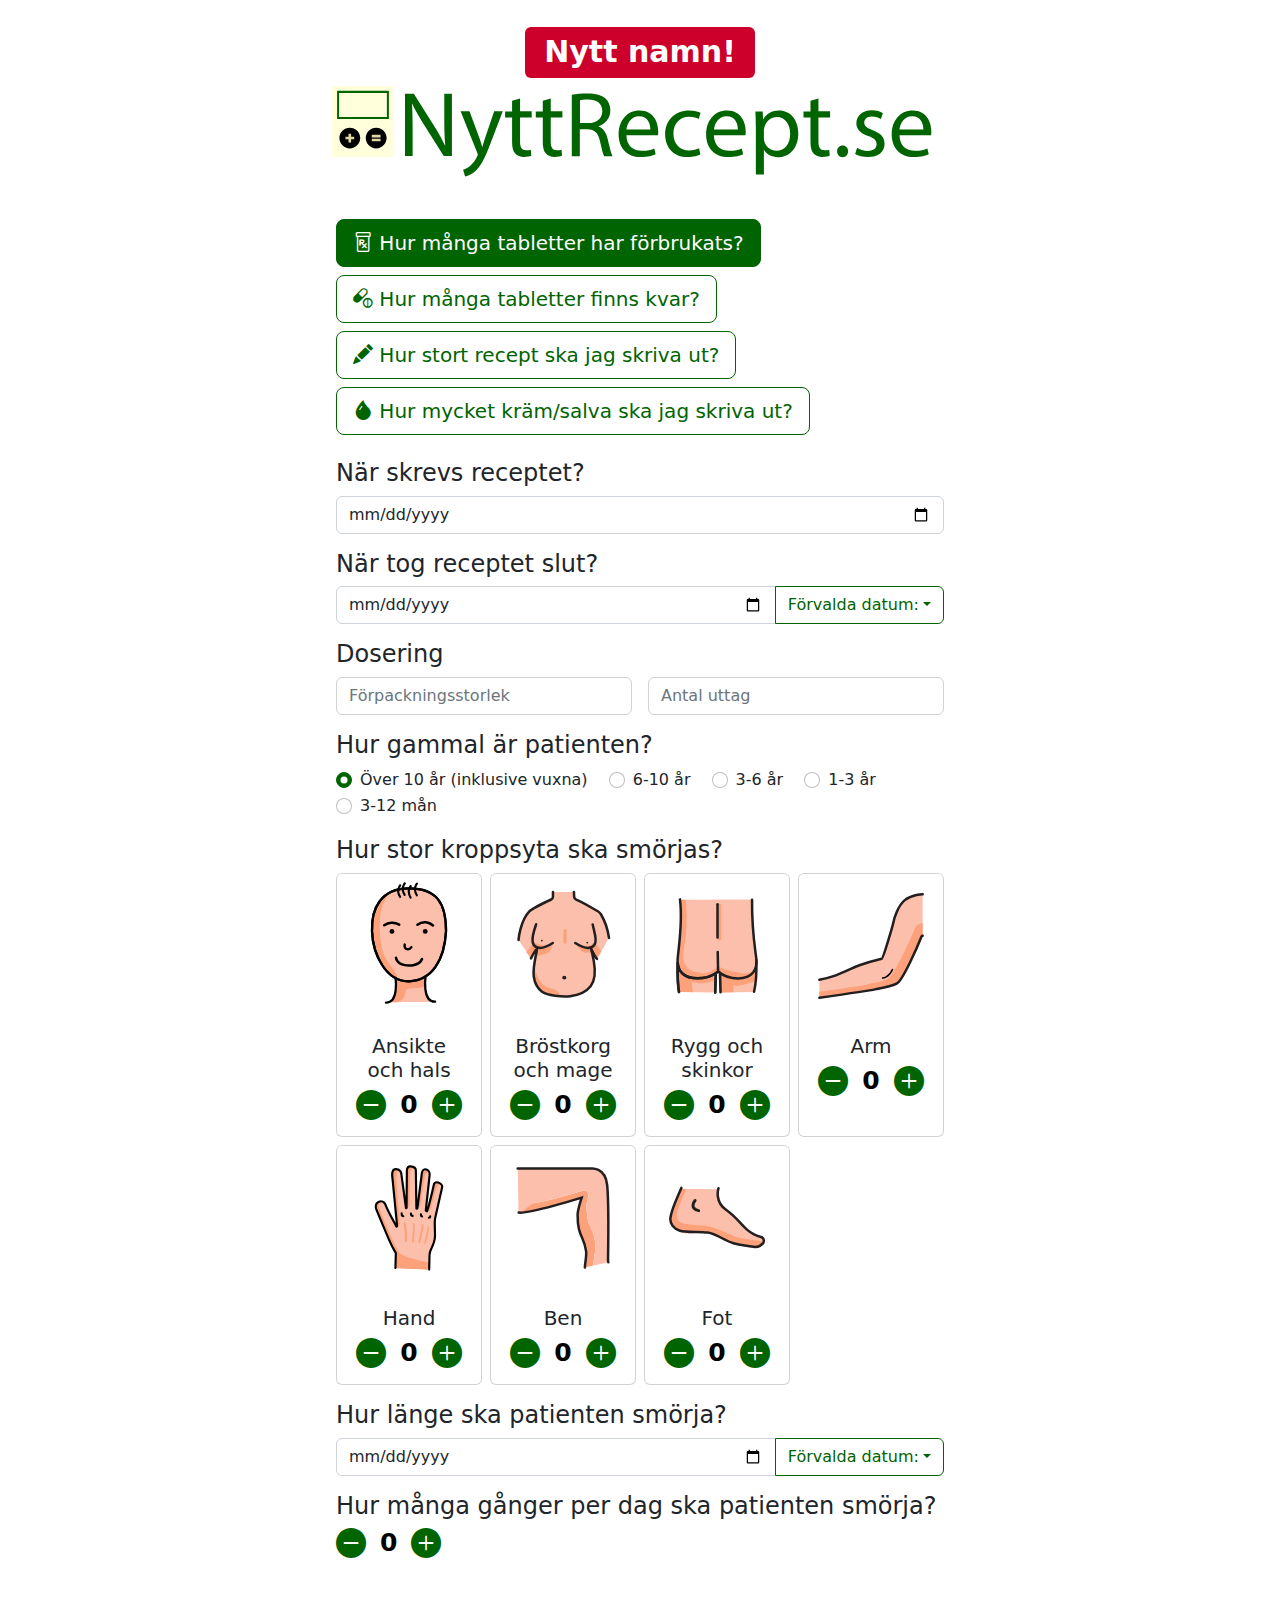
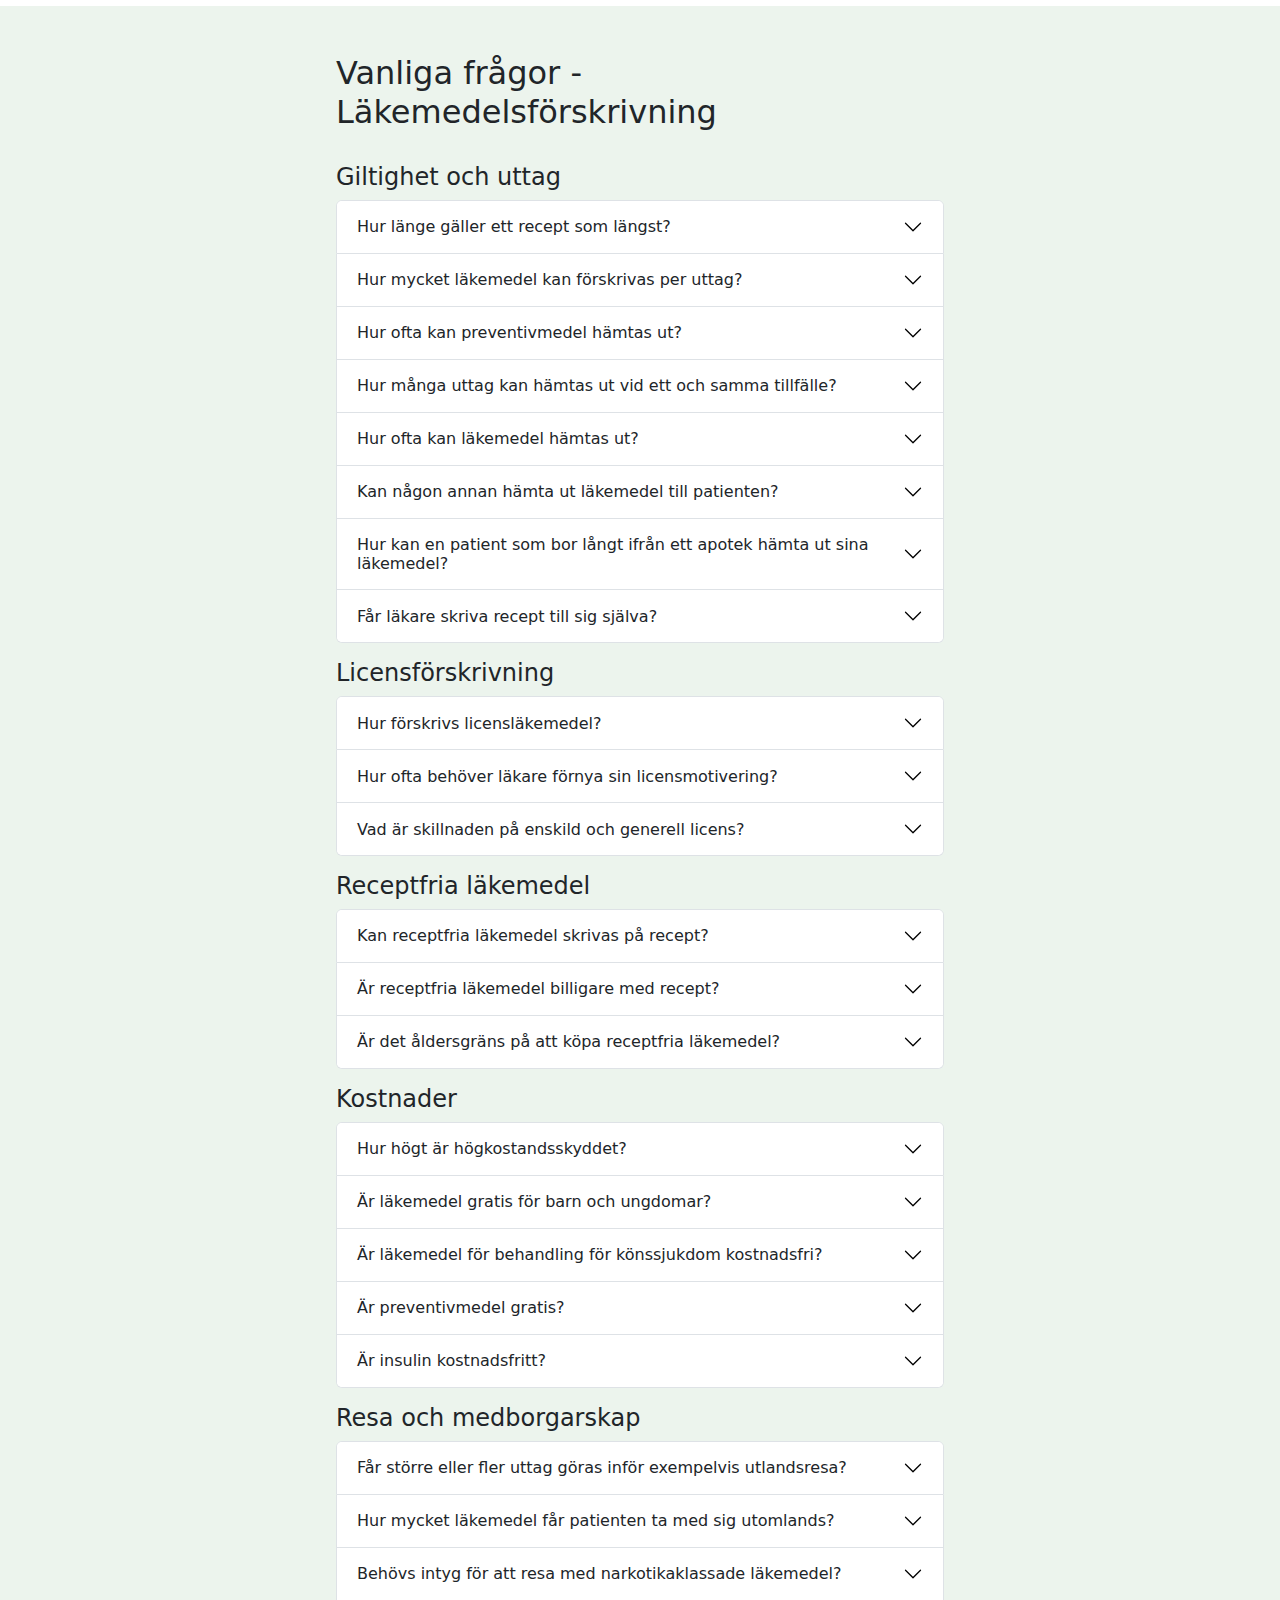
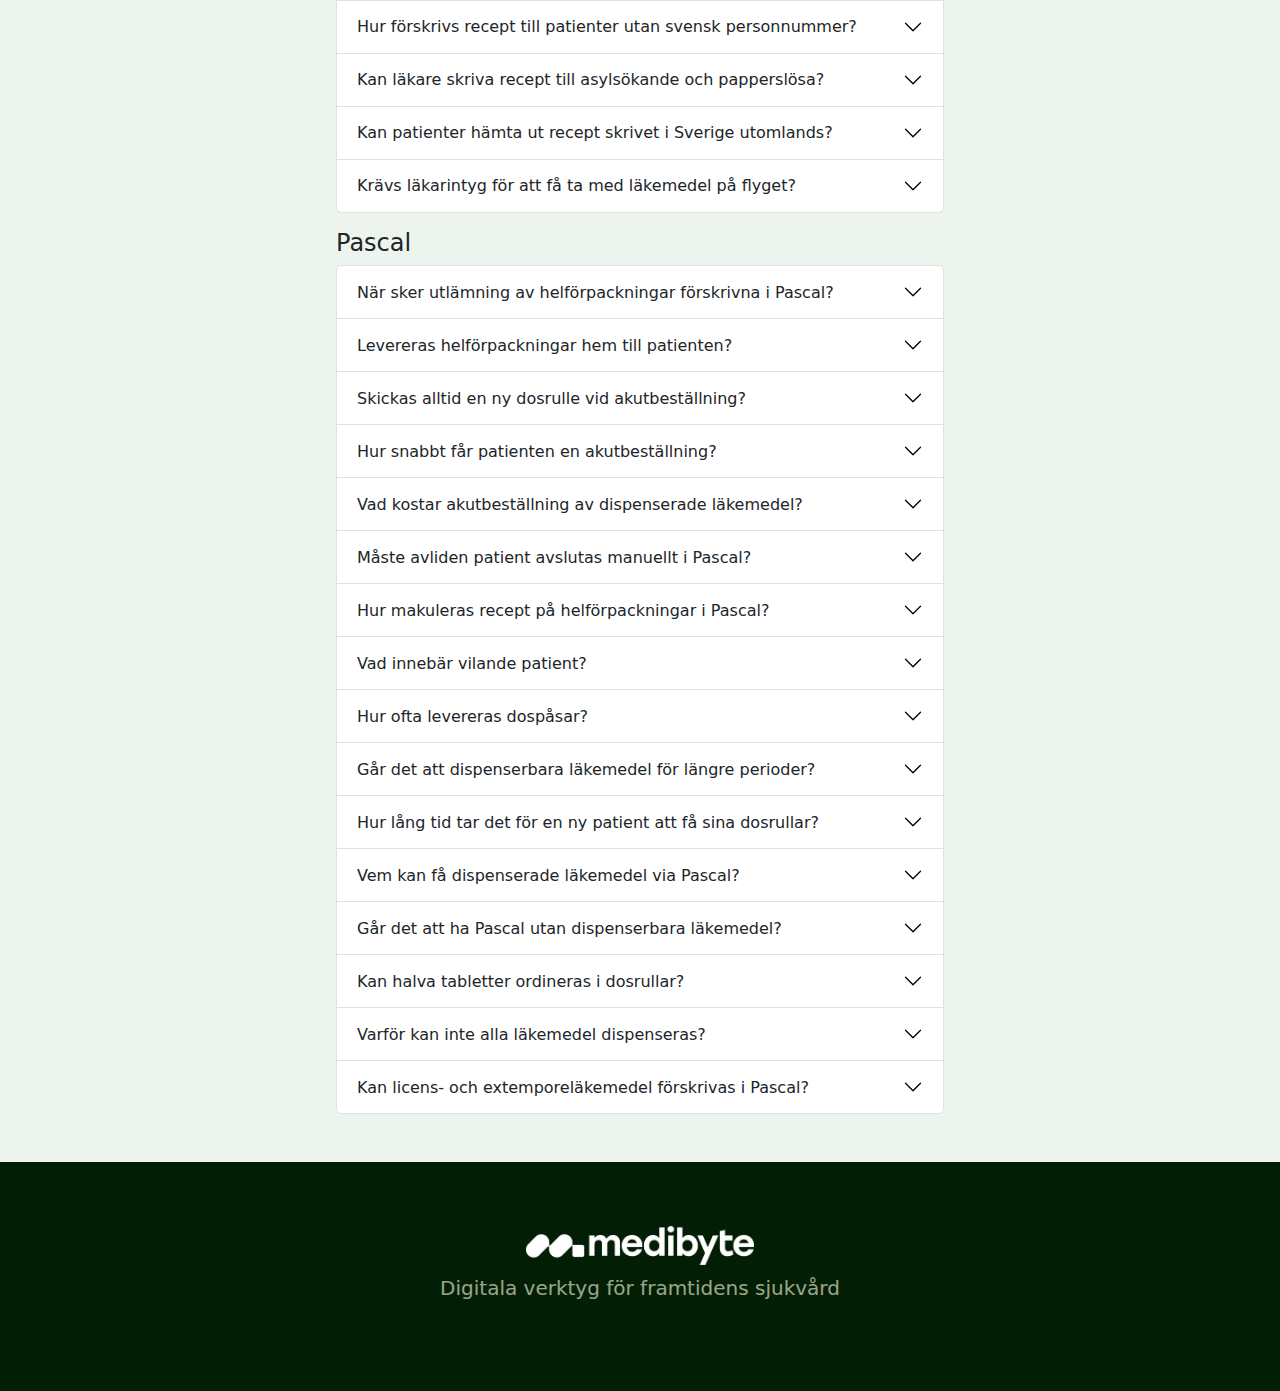
==== commit 9eedfe80: "Beta working version of kladdkalkylator" ====
--- a/public_html/index.html
+++ b/public_html/index.html
@@ -6,7 +6,7 @@
   <meta name="viewport" content="width=device-width, initial-scale=1.0">
   <meta http-equiv="X-UA-Compatible" content="ie=edge">
   <title>Beräkna recept · Receptkalkylator.se</title>
-  <link href="./css/main.min.css" rel="stylesheet"> <!-- including Bootstrap css -->
+  <link href="css/main.min.css" rel="stylesheet"> <!-- including Bootstrap css -->
 
   <link rel="apple-touch-icon" sizes="180x180" href="/apple-touch-icon.png">
   <link rel="icon" type="image/png" sizes="32x32" href="/favicon-32x32.png">
@@ -76,7 +76,7 @@
       width: 2%;
     }
 
-    nput::-webkit-outer-spin-button,
+    input::-webkit-outer-spin-button,
     input::-webkit-inner-spin-button {
       -webkit-appearance: none;
       margin: 0;
@@ -125,7 +125,7 @@
                 class="bi bi-capsule-pill"></i> Hur många tabletter finns kvar?</button>
             <button id="btnUttag" class="btnSelector btn btn-lg btn-outline-primary mb-2" type="button"><i
                 class="bi bi-pencil-fill"></i> Hur stort recept ska jag skriva ut?</button>
-            <button id="btnUsage" class="btnSelector btn btn-lg btn-outline-primary mb-2 disabled" type="button">Kommer snart: <i
+            <button id="btnCream" class="btnSelector btn btn-lg btn-outline-primary mb-2" type="button"><i
                 class="bi bi-droplet-fill"></i> Hur mycket kräm/salva ska jag skriva ut?</button>
           </div>
 
@@ -190,23 +190,172 @@
               </div>
             </div>
 
-<!--             <div class="qty mt-5">
-              <span class="minus"><i class="bi bi-dash-circle-fill text-primary"></i></span>
-              <input type="number" class="count" name="qty" value="0">
-              <span class="plus"><i class="bi bi-plus-circle-fill text-primary"></i></span>
-            </div>
-            <div class="qty mt-5">
-              <span class="minus"><i class="bi bi-dash-circle-fill text-primary"></i></span>
-              <input type="number" class="count" name="qty" value="0">
-              <span class="plus"><i class="bi bi-plus-circle-fill text-primary"></i></span>
-            </div>
-            <div class="qty mt-5">
-              <span class="minus"><i class="bi bi-dash-circle-fill text-primary"></i></span>
-              <input type="number" class="count" name="qty" value="0">
-              <span class="plus"><i class="bi bi-plus-circle-fill text-primary"></i></span>
-            </div> -->
-
-          </div>
+          </div>
+
+            <div id="creamForm">
+              <h4 class="mt-3">Hur gammal är patienten?</h4>
+              <div class="form-check form-check-inline">
+                <input class="form-check-input" type="radio" name="patient_age" id="patient_age10" value="vuxen" checked>
+                <label class="form-check-label" for="patient_age10">
+                  Över 10 år (inklusive vuxna)
+                </label>
+              </div>
+              <div class="form-check form-check-inline">
+                <input class="form-check-input" type="radio" name="patient_age" id="patient_age6-10" value="6-10">
+                <label class="form-check-label" for="patient_age6-10">
+                  6-10 år
+                </label>
+              </div>
+              <div class="form-check form-check-inline">
+                <input class="form-check-input" type="radio" name="patient_age" id="patient_age3-6" value="3-6" >
+                <label class="form-check-label" for="patient_age3-6">
+                  3-6 år
+                </label>
+              </div>
+              <div class="form-check form-check-inline">
+                <input class="form-check-input" type="radio" name="patient_age" id="patient_age1-3" value="1-3" >
+                <label class="form-check-label" for="patient_age1-3">
+                  1-3 år
+                </label>
+              </div>
+              <div class="form-check form-check-inline">
+                <input class="form-check-input" type="radio" name="patient_age" id="patient_age0-1" value="0-1" >
+                <label class="form-check-label" for="patient_age0-1">
+                  3-12 mån
+                </label>
+              </div>
+  
+              <h4 class="mt-3">Hur stor kroppsyta ska smörjas?</h4>
+              <div class="row row-cols-2 row-cols-md-3 row-cols-lg-4 g-2">
+                <div class="col">
+                  <div class="card h-100 text-center align-content-center">
+                    <img src="img/content/bodyparts/face.svg" class="card-img-top" alt="...">
+                    <div class="card-body">
+                      <h5 class="card-title">Ansikte och hals</h5>
+                      <div class="qty">
+                        <span class="minus"><i class="bi bi-dash-circle-fill text-primary"></i></span>
+                        <input type="number" id="face" class="count" name="qty" value="0">
+                        <span class="plus"><i class="bi bi-plus-circle-fill text-primary"></i></span>
+                      </div>
+                    </div>
+                  </div>
+                </div>
+                <div class="col">
+                  <div class="card h-100 text-center align-content-center">
+                    <img src="img/content/bodyparts/chest.svg" class="card-img-top" alt="...">
+                    <div class="card-body">
+                      <h5 class="card-title">Bröstkorg och mage</h5>
+                      <div class="qty">
+                        <span class="minus"><i class="bi bi-dash-circle-fill text-primary"></i></span>
+                        <input type="number" id="chest" class="count" name="qty" value="0">
+                        <span class="plus"><i class="bi bi-plus-circle-fill text-primary"></i></span>
+                      </div>
+                    </div>
+                  </div>
+                </div>
+                <div class="col">
+                  <div class="card h-100 text-center align-content-center">
+                    <img src="img/content/bodyparts/back.svg" class="card-img-top" alt="...">
+                    <div class="card-body">
+                      <h5 class="card-title">Rygg och skinkor</h5>
+                      <div class="qty">
+                        <span class="minus"><i class="bi bi-dash-circle-fill text-primary"></i></span>
+                        <input type="number" id="back" class="count" name="qty" value="0">
+                        <span class="plus"><i class="bi bi-plus-circle-fill text-primary"></i></span>
+                      </div>
+                    </div>
+                  </div>
+                </div>
+                <div class="col">
+                  <div class="card h-100 text-center align-content-center">
+                    <img src="img/content/bodyparts/arm.svg" class="card-img-top" alt="...">
+                    <div class="card-body">
+                      <h5 class="card-title">Arm</h5>
+                      <div class="qty">
+                        <span class="minus"><i class="bi bi-dash-circle-fill text-primary"></i></span>
+                        <input type="number" id="arm" class="count" name="qty" value="0">
+                        <span class="plus"><i class="bi bi-plus-circle-fill text-primary"></i></span>
+                      </div>
+                    </div>
+                  </div>
+                </div>
+                <div class="col">
+                  <div class="card h-100 text-center align-content-center">
+                    <img src="img/content/bodyparts/hand.svg" class="card-img-top" alt="...">
+                    <div class="card-body">
+                      <h5 class="card-title">Hand</h5>
+                      <div class="qty">
+                        <span class="minus"><i class="bi bi-dash-circle-fill text-primary"></i></span>
+                        <input type="number" id="hand" class="count" name="qty" value="0">
+                        <span class="plus"><i class="bi bi-plus-circle-fill text-primary"></i></span>
+                      </div>
+                    </div>
+                  </div>
+                </div>
+                <div class="col">
+                  <div class="card h-100 text-center align-content-center">
+                    <img src="img/content/bodyparts/leg.svg" class="card-img-top" alt="...">
+                    <div class="card-body">
+                      <h5 class="card-title">Ben</h5>
+                      <div class="qty">
+                        <span class="minus"><i class="bi bi-dash-circle-fill text-primary"></i></span>
+                        <input type="number" id="leg" class="count" name="qty" value="0">
+                        <span class="plus"><i class="bi bi-plus-circle-fill text-primary"></i></span>
+                      </div>
+                    </div>
+                  </div>
+                </div>
+                <div class="col">
+                  <div class="card h-100 text-center align-content-center">
+                    <img src="img/content/bodyparts/foot.svg" class="card-img-top" alt="...">
+                    <div class="card-body">
+                      <h5 class="card-title">Fot</h5>
+                      <div class="qty">
+                        <span class="minus"><i class="bi bi-dash-circle-fill text-primary"></i></span>
+                        <input type="number" id="foot" class="count" name="qty" value="0">
+                        <span class="plus"><i class="bi bi-plus-circle-fill text-primary"></i></span>
+                      </div>
+                    </div>
+                  </div>
+                </div>
+              </div>
+  
+              <div id="formGroupToDate" class="formGroupSelectorElement mt-3">
+                <h4 id="headerToDate">Hur länge ska patienten smörja?</h4>
+                <div class="input-group mb-3">
+                  <input id="creamToDate" type="date" class="form-control" aria-label="Text input with dropdown button"
+                    max="2999-12-31">
+                  <button id="btnToDate" class="btn btn-outline-primary dropdown-toggle" type="button"
+                    data-bs-toggle="dropdown" aria-expanded="false">Förvalda datum:</button>
+                  <ul class="dropdown-menu dropdown-menu-end">
+                    <li class="uttagDropdown"><a class="dateDropdown dropdown-item" data-addorsub="+" data-numberof="1"
+                        data-timeframe="weeks" data-element="#toDate" href="#">1 vecka</a></li>
+                    <li class="uttagDropdown"><a class="dateDropdown dropdown-item" data-addorsub="+" data-numberof="2"
+                        data-timeframe="weeks" data-element="#toDate" href="#">2 veckor</a></li>
+                    <li class="uttagDropdown"><a class="dateDropdown dropdown-item" data-addorsub="+" data-numberof="1"
+                        data-timeframe="months" data-element="#toDate" href="#">1 månad</a></li>
+                    <li class="uttagDropdown"><a class="dateDropdown dropdown-item" data-addorsub="+" data-numberof="3"
+                        data-timeframe="months" data-element="#toDate" href="#">3
+                        månader</a></li>
+                    </li>
+                    <li class="uttagDropdown"><a class="dateDropdown dropdown-item" data-addorsub="+" data-numberof="6"
+                        data-timeframe="months" data-element="#toDate" href="#">6
+                        månader</a></li>
+                    <li class="uttagDropdown"><a class="dateDropdown dropdown-item" data-addorsub="+" data-numberof="1"
+                        data-timeframe="years" data-element="#toDate" href="#">1 år</a></li>
+                    </li>
+                  </ul>
+                </div>
+              </div>
+  
+              <h4 class="mt-3">Hur många gånger per dag ska patienten smörja?</h4>
+              <div class="qty">
+                <span class="minus"><i class="bi bi-dash-circle-fill text-primary"></i></span>
+                <input type="number" id="creamsPerDay" class="count" name="qty" value="0">
+                <span class="plus"><i class="bi bi-plus-circle-fill text-primary"></i></span>
+              </div>
+
+            </div>
 
         </div>
 
@@ -935,25 +1084,8 @@
     <script src="https://cdn.jsdelivr.net/npm/bootstrap@5.0.2/dist/js/bootstrap.bundle.min.js"
       integrity="sha384-MrcW6ZMFYlzcLA8Nl+NtUVF0sA7MsXsP1UyJoMp4YLEuNSfAP+JcXn/tWtIaxVXM" crossorigin="anonymous">
       </script> <!-- Bootstrap 5 -->
-    <script src="./js/main.min.js" type="text/javascript"></script>
+    <script src="js/main.min.js" type="text/javascript"></script>
     <!-- Luxon and all custom js, e.g. all calculations and manipulation -->
-    <script>
-      $(document).ready(function () {
-        $('.count').prop('disabled', true);
-
-        $(".plus").on('click', function () {
-          $(this).prevAll("input").first().val(parseInt($(this).prevAll("input").first().val()) + 1);
-        });
-
-        $(".minus").on('click', function () {
-          $(this).nextAll("input").first().val(parseInt($(this).nextAll("input").first().val()) - 1);
-          if ($('.count').val() < 0) {
-            $('.count').val(0);
-          }
-        });
-
-      });
-    </script>
 
   </body>
 
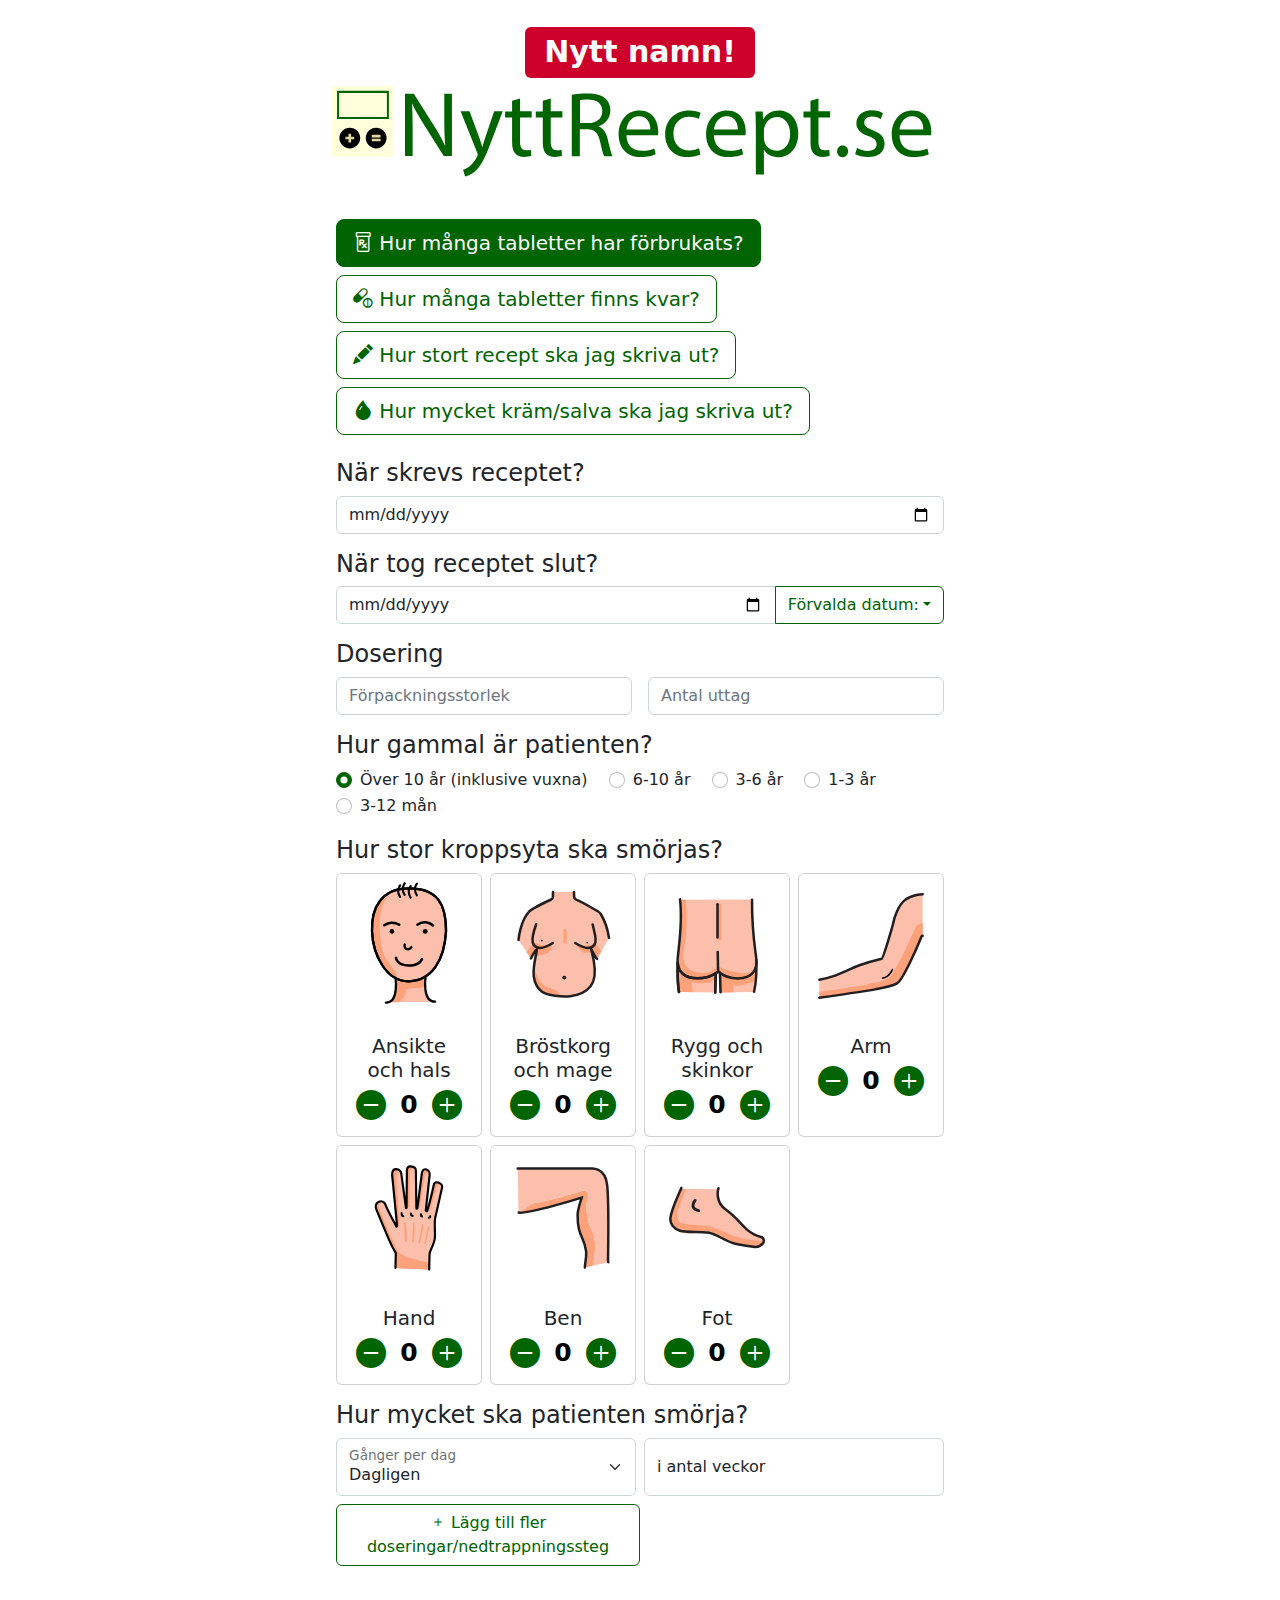
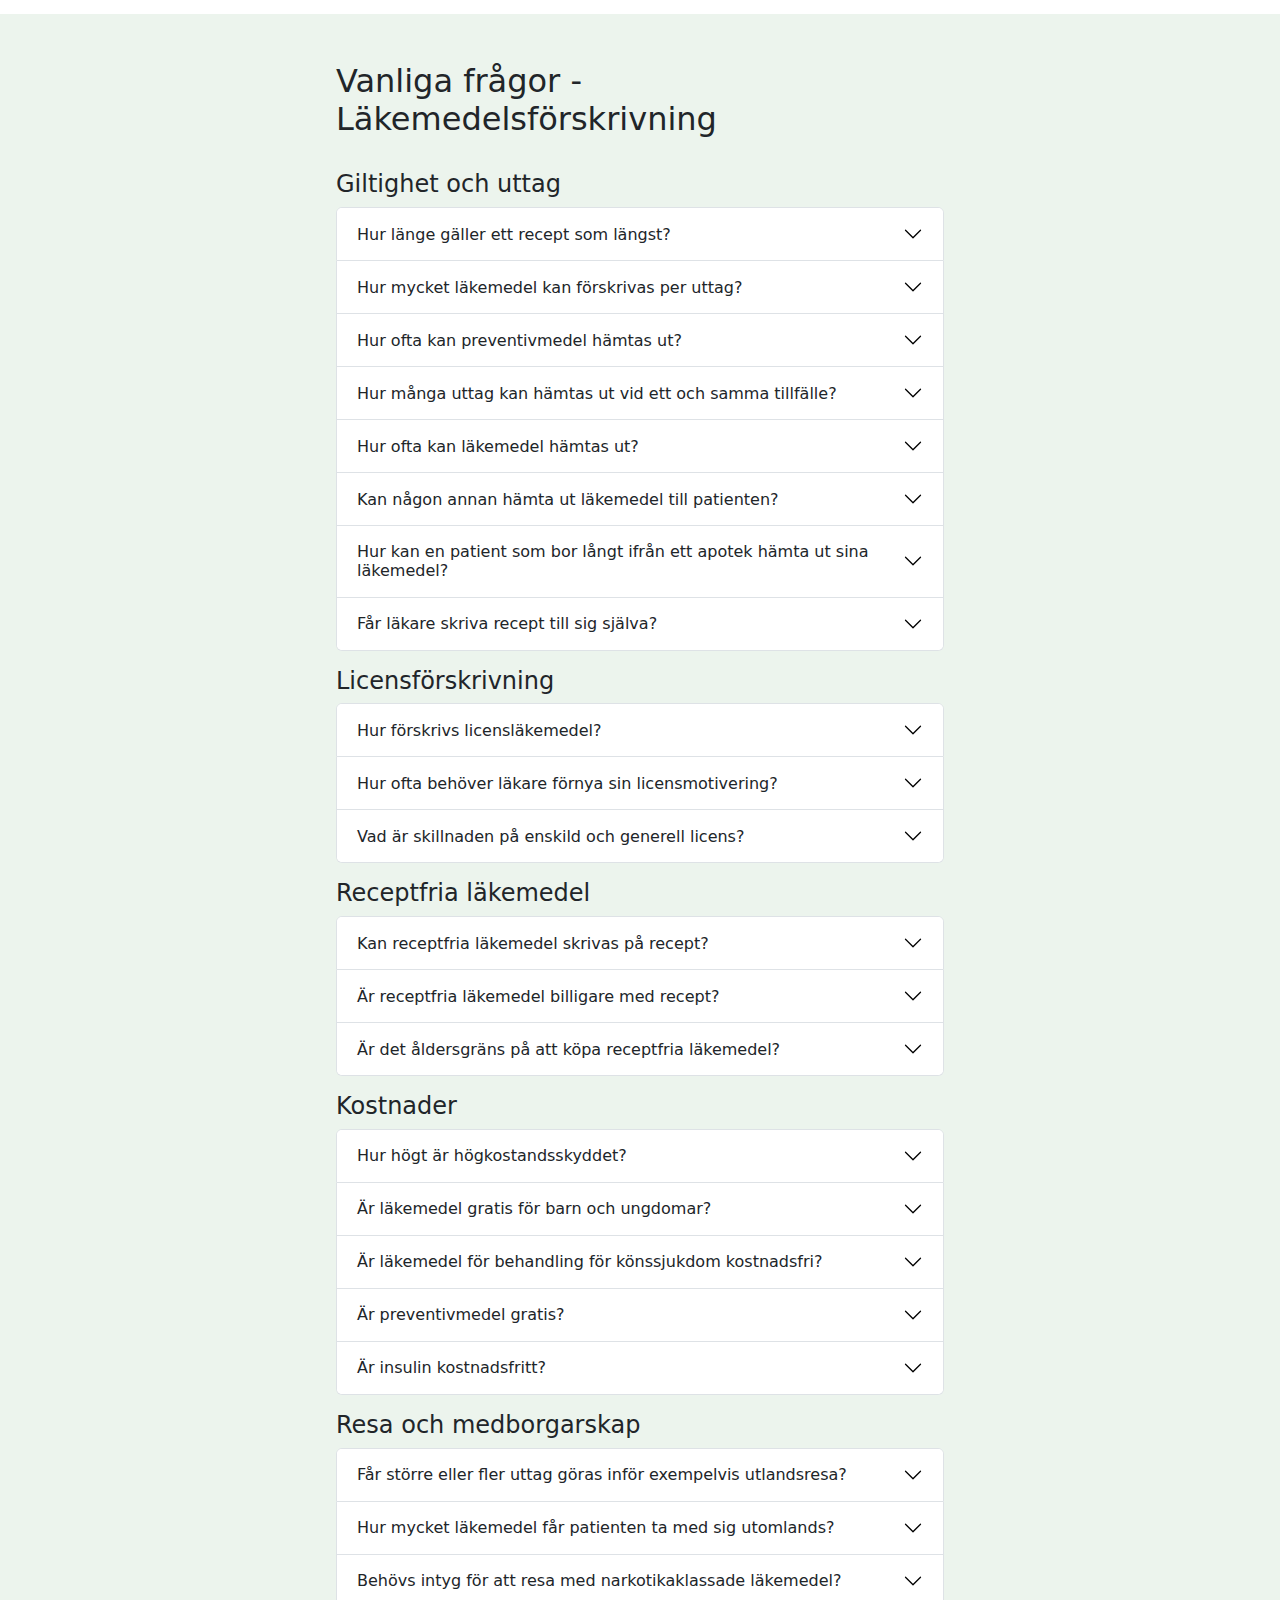
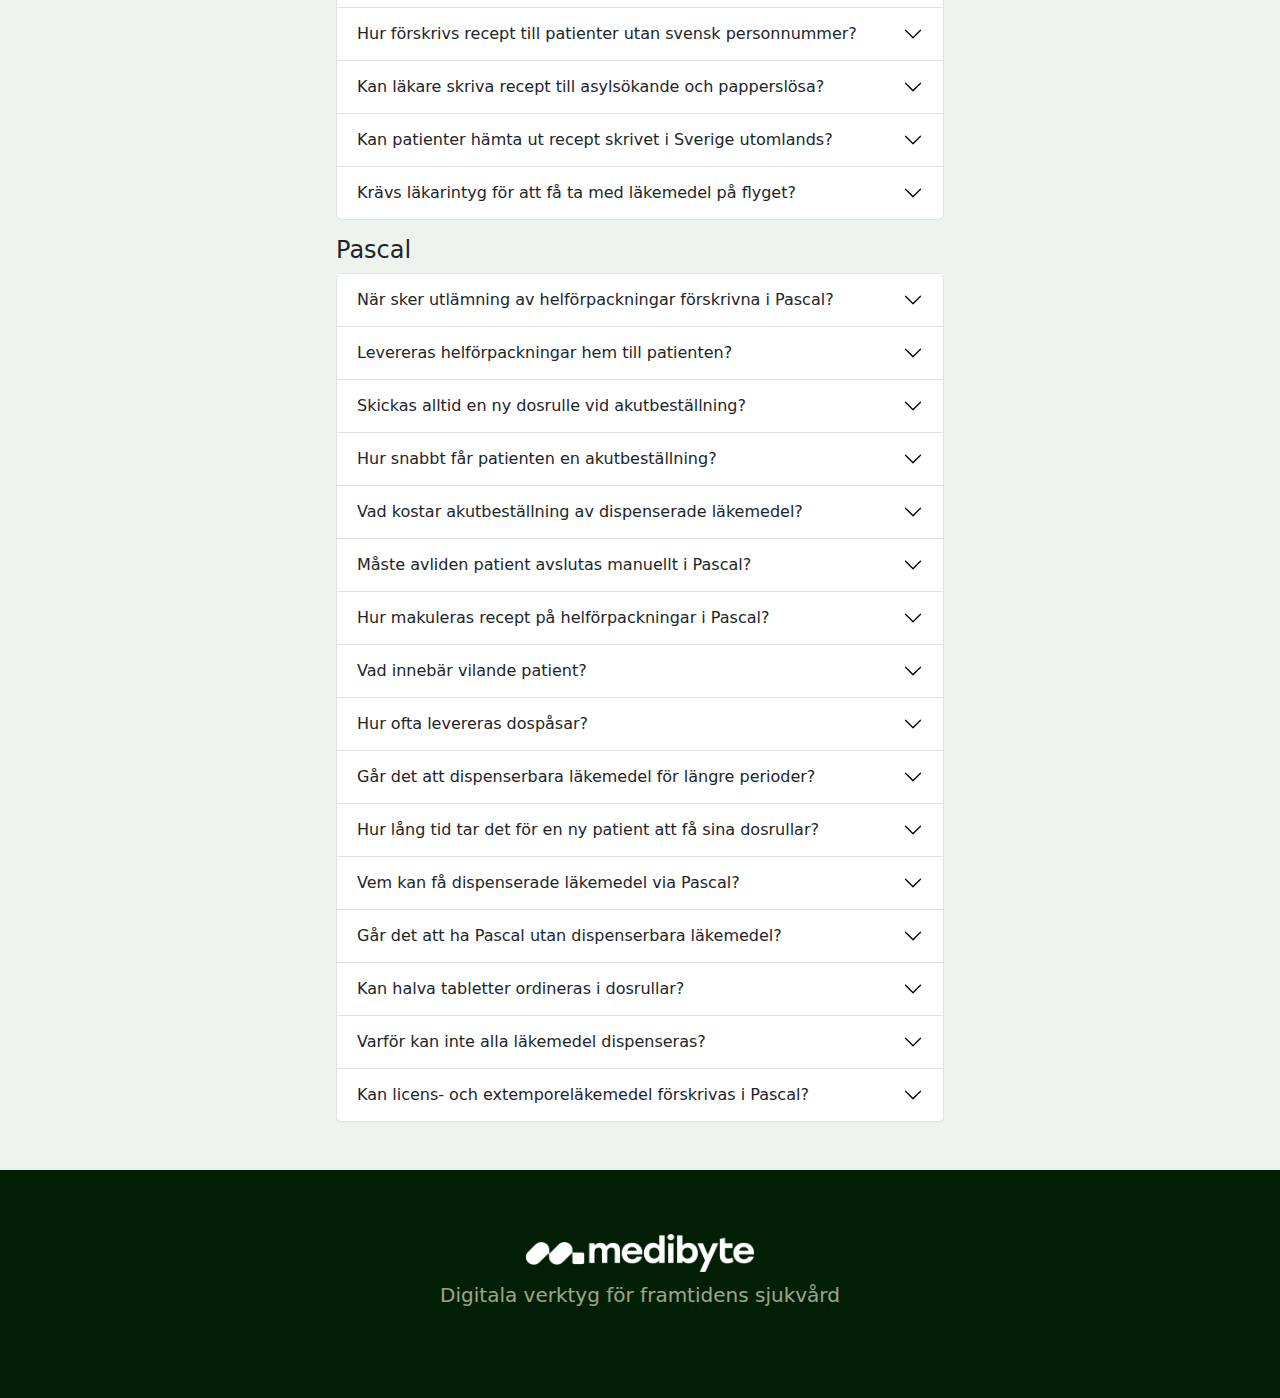
==== commit d78321d6: "Uppdaterade med nedtrappningsschema-möjlighet" ====
--- a/public_html/index.html
+++ b/public_html/index.html
@@ -321,38 +321,33 @@
               </div>
   
               <div id="formGroupToDate" class="formGroupSelectorElement mt-3">
-                <h4 id="headerToDate">Hur länge ska patienten smörja?</h4>
-                <div class="input-group mb-3">
-                  <input id="creamToDate" type="date" class="form-control" aria-label="Text input with dropdown button"
-                    max="2999-12-31">
-                  <button id="btnToDate" class="btn btn-outline-primary dropdown-toggle" type="button"
-                    data-bs-toggle="dropdown" aria-expanded="false">Förvalda datum:</button>
-                  <ul class="dropdown-menu dropdown-menu-end">
-                    <li class="uttagDropdown"><a class="dateDropdown dropdown-item" data-addorsub="+" data-numberof="1"
-                        data-timeframe="weeks" data-element="#toDate" href="#">1 vecka</a></li>
-                    <li class="uttagDropdown"><a class="dateDropdown dropdown-item" data-addorsub="+" data-numberof="2"
-                        data-timeframe="weeks" data-element="#toDate" href="#">2 veckor</a></li>
-                    <li class="uttagDropdown"><a class="dateDropdown dropdown-item" data-addorsub="+" data-numberof="1"
-                        data-timeframe="months" data-element="#toDate" href="#">1 månad</a></li>
-                    <li class="uttagDropdown"><a class="dateDropdown dropdown-item" data-addorsub="+" data-numberof="3"
-                        data-timeframe="months" data-element="#toDate" href="#">3
-                        månader</a></li>
-                    </li>
-                    <li class="uttagDropdown"><a class="dateDropdown dropdown-item" data-addorsub="+" data-numberof="6"
-                        data-timeframe="months" data-element="#toDate" href="#">6
-                        månader</a></li>
-                    <li class="uttagDropdown"><a class="dateDropdown dropdown-item" data-addorsub="+" data-numberof="1"
-                        data-timeframe="years" data-element="#toDate" href="#">1 år</a></li>
-                    </li>
-                  </ul>
+                <h4 id="headerToDate">Hur mycket ska patienten smörja?</h4>
+                <form id="creamDoses">
+                  <div class="row g-2 mb-2 creamDosesBlock">
+                    <div class="col">
+                      <div class="form-floating">
+                        <select class="form-select timesPerWeek" id="timesPerWeek">
+                          <option value="21">Morgon, lunch och kväll</option>
+                          <option value="14">Morgon & kväll</option>
+                          <option value="7" selected>Dagligen</option>
+                          <option value="3.5">Varannan dag</option>
+                          <option value="2">2 gånger per vecka</option>
+                          <option value="1">1 gång per vecka</option>
+                        </select>
+                        <label for="timesPerWeek">Gånger per dag</label>
+                      </div>
+                    </div>
+                    <div class="col">
+                      <div class="form-floating">
+                        <input id="weeks" type="number" class="form-control weeks" placeholder="i antal veckor">
+                        <label for="weeks">i antal veckor</label>
+                      </div>
+                    </div>
+                  </div>
+                </form>
+                <div class="d-grid gap-2 col-6 mt-2">
+                  <button id="moreCreamDoses" class="btn btn-outline-primary" type="button"><i class="bi bi-plus"></i> Lägg till fler doseringar/nedtrappningssteg</button>
                 </div>
-              </div>
-  
-              <h4 class="mt-3">Hur många gånger per dag ska patienten smörja?</h4>
-              <div class="qty">
-                <span class="minus"><i class="bi bi-dash-circle-fill text-primary"></i></span>
-                <input type="number" id="creamsPerDay" class="count" name="qty" value="0">
-                <span class="plus"><i class="bi bi-plus-circle-fill text-primary"></i></span>
               </div>
 
             </div>
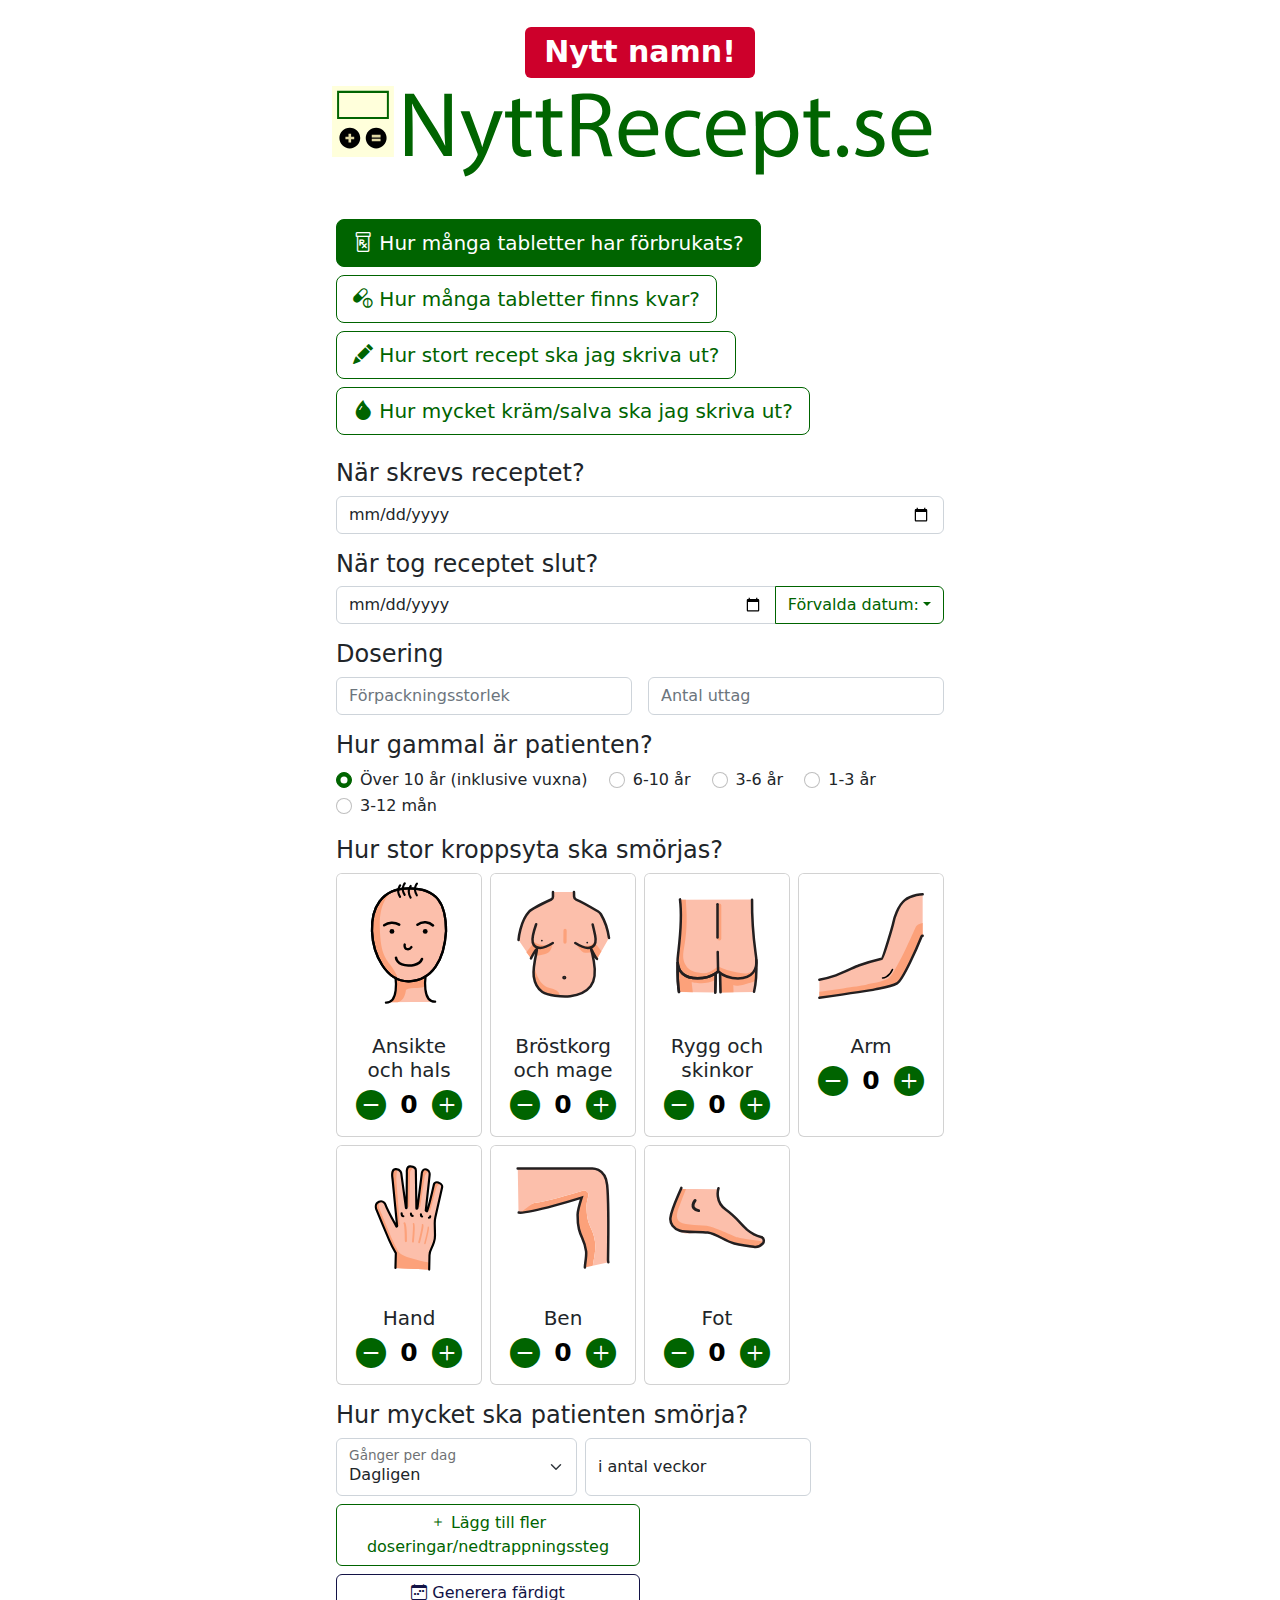
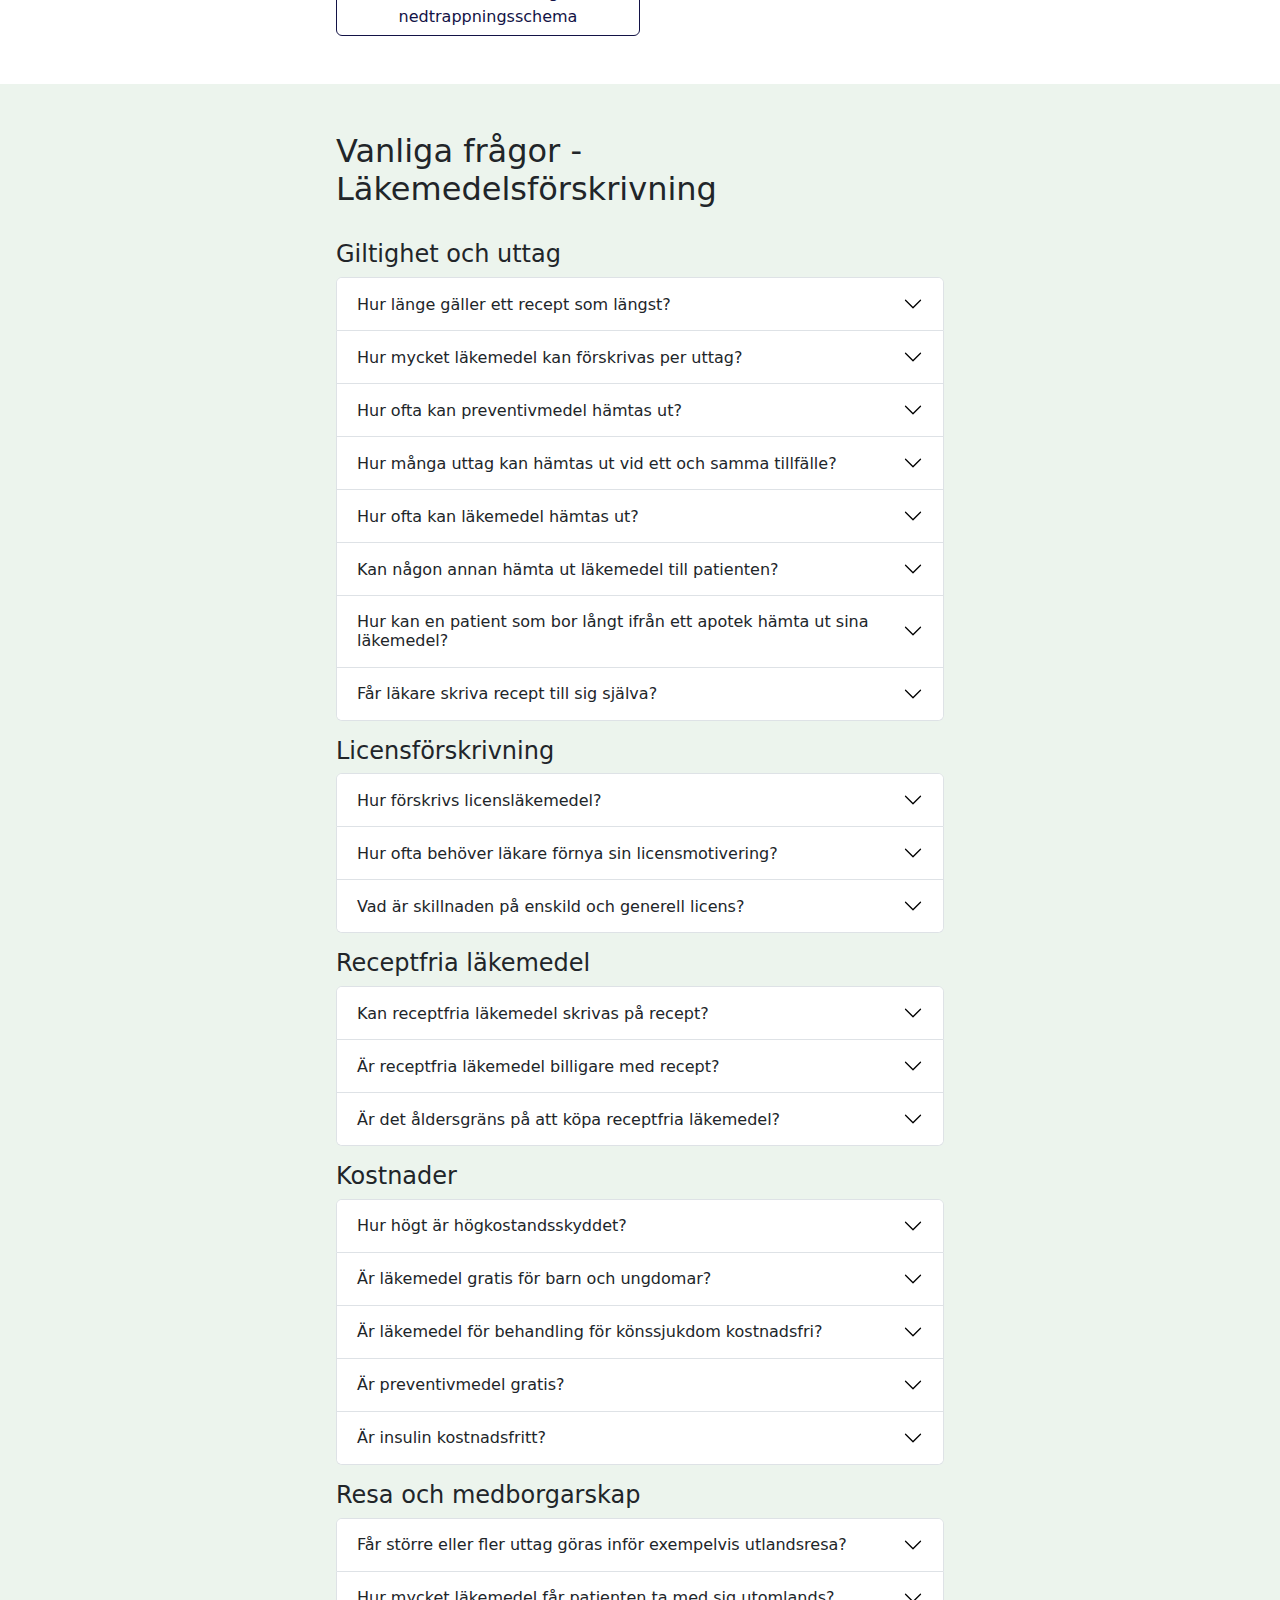
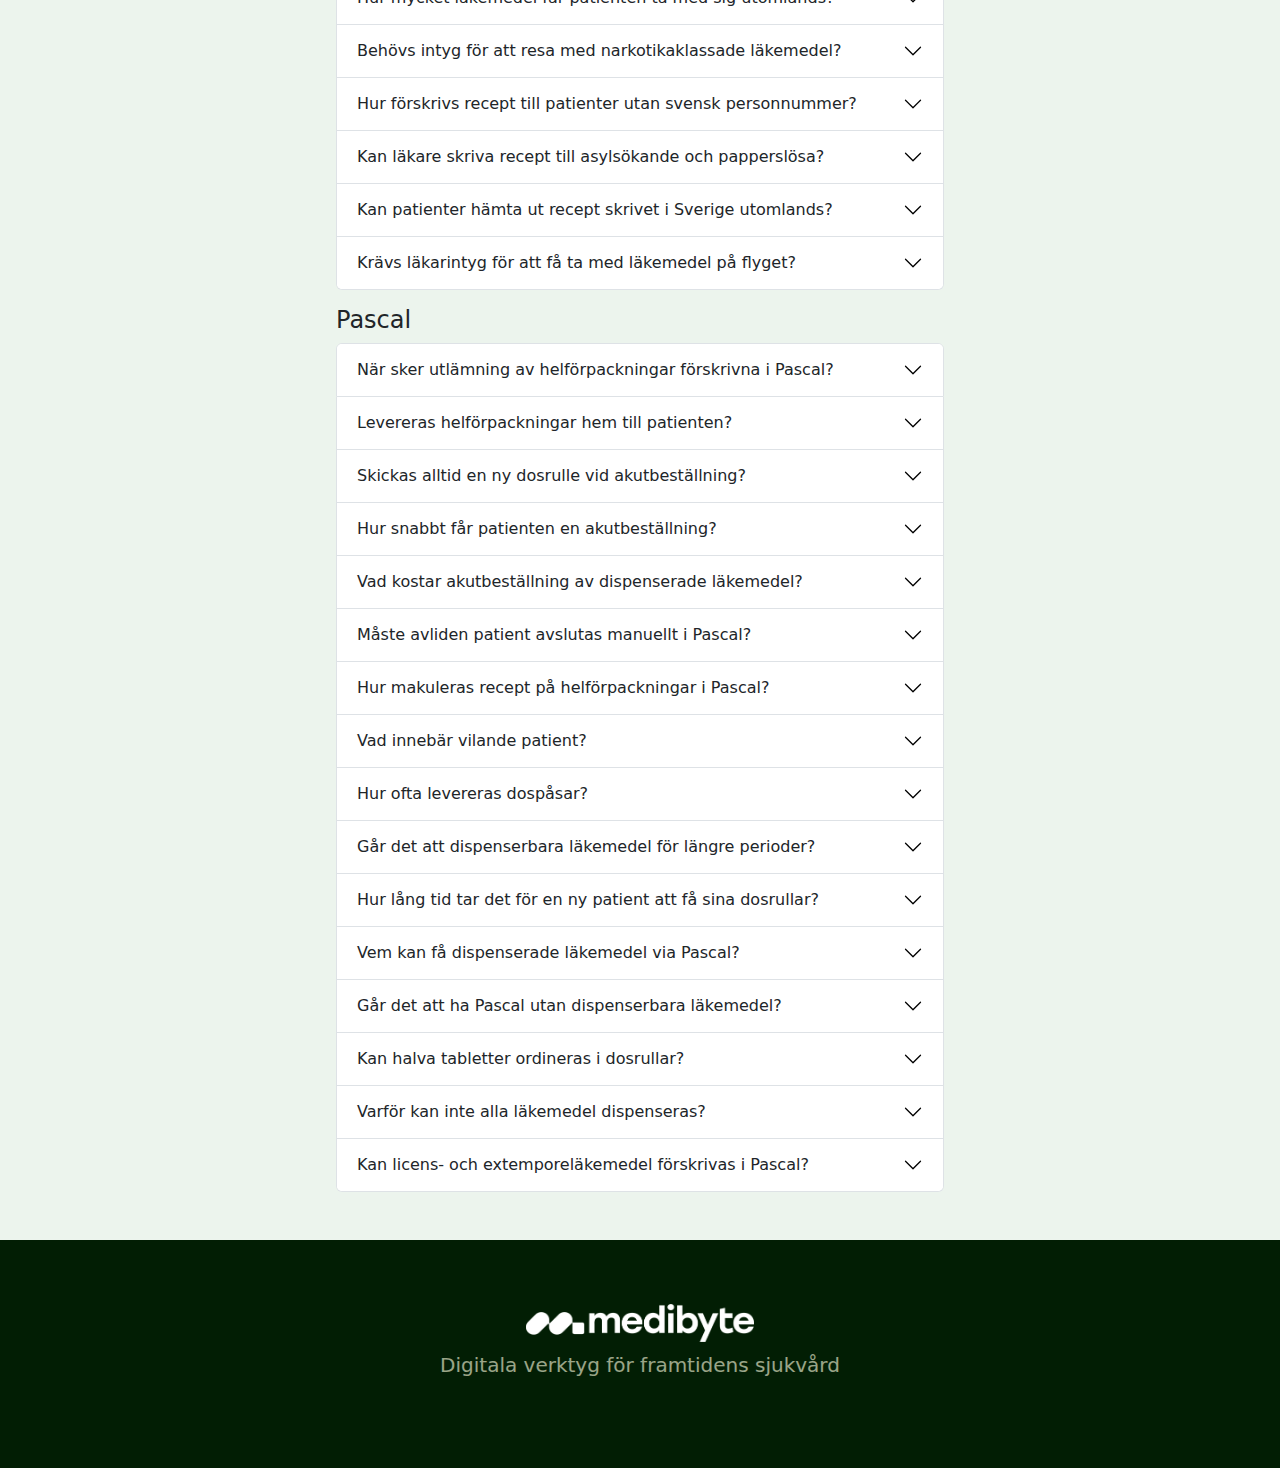
==== commit 274e2ba5: "Nedtrappningsschema kan genereras" ====
--- a/public_html/index.html
+++ b/public_html/index.html
@@ -324,7 +324,7 @@
                 <h4 id="headerToDate">Hur mycket ska patienten smörja?</h4>
                 <form id="creamDoses">
                   <div class="row g-2 mb-2 creamDosesBlock">
-                    <div class="col">
+                    <div class="col-auto">
                       <div class="form-floating">
                         <select class="form-select timesPerWeek" id="timesPerWeek">
                           <option value="21">Morgon, lunch och kväll</option>
@@ -337,7 +337,7 @@
                         <label for="timesPerWeek">Gånger per dag</label>
                       </div>
                     </div>
-                    <div class="col">
+                    <div class="col-auto">
                       <div class="form-floating">
                         <input id="weeks" type="number" class="form-control weeks" placeholder="i antal veckor">
                         <label for="weeks">i antal veckor</label>
@@ -347,6 +347,9 @@
                 </form>
                 <div class="d-grid gap-2 col-6 mt-2">
                   <button id="moreCreamDoses" class="btn btn-outline-primary" type="button"><i class="bi bi-plus"></i> Lägg till fler doseringar/nedtrappningssteg</button>
+                </div>
+                <div class="d-grid gap-2 col-6 mt-2">
+                  <button id="premadeSchedule" class="btn btn-outline-info" type="button"><i class="bi bi-calendar-week"></i> Generera färdigt nedtrappningsschema</button>
                 </div>
               </div>
 
--- a/public_html/css/main.min.css
+++ b/public_html/css/main.min.css
@@ -1 +1 @@
-﻿@import"https://cdn.jsdelivr.net/npm/bootstrap-icons@1.10.4/font/bootstrap-icons.css";.clearfix::after{display:block;clear:both;content:""}.text-bg-primary{color:#fff !important;background-color:RGBA(0, 100, 0, var(--bs-bg-opacity, 1)) !important}.text-bg-secondary{color:#000 !important;background-color:RGBA(255, 255, 224, var(--bs-bg-opacity, 1)) !important}.text-bg-success{color:#000 !important;background-color:RGBA(86, 151, 0, var(--bs-bg-opacity, 1)) !important}.text-bg-info{color:#fff !important;background-color:RGBA(0, 100, 0, var(--bs-bg-opacity, 1)) !important}.text-bg-warning{color:#000 !important;background-color:RGBA(255, 186, 87, var(--bs-bg-opacity, 1)) !important}.text-bg-danger{color:#fff !important;background-color:RGBA(205, 0, 43, var(--bs-bg-opacity, 1)) !important}.text-bg-light{color:#000 !important;background-color:RGBA(236, 244, 237, var(--bs-bg-opacity, 1)) !important}.text-bg-dark{color:#fff !important;background-color:RGBA(2, 30, 4, var(--bs-bg-opacity, 1)) !important}.link-primary{color:#006400 !important}.link-primary:hover,.link-primary:focus{color:#005000 !important}.link-secondary{color:#ffffe0 !important}.link-secondary:hover,.link-secondary:focus{color:#ffffe6 !important}.link-success{color:#569700 !important}.link-success:hover,.link-success:focus{color:#78ac33 !important}.link-info{color:#006400 !important}.link-info:hover,.link-info:focus{color:#005000 !important}.link-warning{color:#ffba57 !important}.link-warning:hover,.link-warning:focus{color:#ffc879 !important}.link-danger{color:#cd002b !important}.link-danger:hover,.link-danger:focus{color:#a40022 !important}.link-light{color:#ecf4ed !important}.link-light:hover,.link-light:focus{color:#f0f6f1 !important}.link-dark{color:#021e04 !important}.link-dark:hover,.link-dark:focus{color:#021803 !important}.ratio{position:relative;width:100%}.ratio::before{display:block;padding-top:var(--bs-aspect-ratio);content:""}.ratio>*{position:absolute;top:0;left:0;width:100%;height:100%}.ratio-1x1{--bs-aspect-ratio: 100%}.ratio-4x3{--bs-aspect-ratio: 75%}.ratio-16x9{--bs-aspect-ratio: 56.25%}.ratio-21x9{--bs-aspect-ratio: 42.8571428571%}.fixed-top{position:fixed;top:0;right:0;left:0;z-index:1030}.fixed-bottom{position:fixed;right:0;bottom:0;left:0;z-index:1030}.sticky-top{position:sticky;top:0;z-index:1020}.sticky-bottom{position:sticky;bottom:0;z-index:1020}@media(min-width: 576px){.sticky-sm-top{position:sticky;top:0;z-index:1020}.sticky-sm-bottom{position:sticky;bottom:0;z-index:1020}}@media(min-width: 768px){.sticky-md-top{position:sticky;top:0;z-index:1020}.sticky-md-bottom{position:sticky;bottom:0;z-index:1020}}@media(min-width: 992px){.sticky-lg-top{position:sticky;top:0;z-index:1020}.sticky-lg-bottom{position:sticky;bottom:0;z-index:1020}}@media(min-width: 1200px){.sticky-xl-top{position:sticky;top:0;z-index:1020}.sticky-xl-bottom{position:sticky;bottom:0;z-index:1020}}@media(min-width: 1400px){.sticky-xxl-top{position:sticky;top:0;z-index:1020}.sticky-xxl-bottom{position:sticky;bottom:0;z-index:1020}}.hstack{display:flex;flex-direction:row;align-items:center;align-self:stretch}.vstack{display:flex;flex:1 1 auto;flex-direction:column;align-self:stretch}.visually-hidden,.visually-hidden-focusable:not(:focus):not(:focus-within){position:absolute !important;width:1px !important;height:1px !important;padding:0 !important;margin:-1px !important;overflow:hidden !important;clip:rect(0, 0, 0, 0) !important;white-space:nowrap !important;border:0 !important}.stretched-link::after{position:absolute;top:0;right:0;bottom:0;left:0;z-index:1;content:""}.text-truncate{overflow:hidden;text-overflow:ellipsis;white-space:nowrap}.vr{display:inline-block;align-self:stretch;width:1px;min-height:1em;background-color:currentcolor;opacity:.25}.align-baseline{vertical-align:baseline !important}.align-top{vertical-align:top !important}.align-middle{vertical-align:middle !important}.align-bottom{vertical-align:bottom !important}.align-text-bottom{vertical-align:text-bottom !important}.align-text-top{vertical-align:text-top !important}.float-start{float:left !important}.float-end{float:right !important}.float-none{float:none !important}.opacity-0{opacity:0 !important}.opacity-25{opacity:.25 !important}.opacity-50{opacity:.5 !important}.opacity-75{opacity:.75 !important}.opacity-100{opacity:1 !important}.overflow-auto{overflow:auto !important}.overflow-hidden{overflow:hidden !important}.overflow-visible{overflow:visible !important}.overflow-scroll{overflow:scroll !important}.d-inline{display:inline !important}.d-inline-block{display:inline-block !important}.d-block{display:block !important}.d-grid{display:grid !important}.d-table{display:table !important}.d-table-row{display:table-row !important}.d-table-cell{display:table-cell !important}.d-flex{display:flex !important}.d-inline-flex{display:inline-flex !important}.d-none{display:none !important}.shadow{box-shadow:0 .5rem 1rem rgba(0,0,0,.15) !important}.shadow-sm{box-shadow:0 .125rem .25rem rgba(0,0,0,.075) !important}.shadow-lg{box-shadow:0 1rem 3rem rgba(0,0,0,.175) !important}.shadow-none{box-shadow:none !important}.position-static{position:static !important}.position-relative{position:relative !important}.position-absolute{position:absolute !important}.position-fixed{position:fixed !important}.position-sticky{position:sticky !important}.top-0{top:0 !important}.top-50{top:50% !important}.top-100{top:100% !important}.bottom-0{bottom:0 !important}.bottom-50{bottom:50% !important}.bottom-100{bottom:100% !important}.start-0{left:0 !important}.start-50{left:50% !important}.start-100{left:100% !important}.end-0{right:0 !important}.end-50{right:50% !important}.end-100{right:100% !important}.translate-middle{transform:translate(-50%, -50%) !important}.translate-middle-x{transform:translateX(-50%) !important}.translate-middle-y{transform:translateY(-50%) !important}.border{border:var(--bs-border-width) var(--bs-border-style) var(--bs-border-color) !important}.border-0{border:0 !important}.border-top{border-top:var(--bs-border-width) var(--bs-border-style) var(--bs-border-color) !important}.border-top-0{border-top:0 !important}.border-end{border-right:var(--bs-border-width) var(--bs-border-style) var(--bs-border-color) !important}.border-end-0{border-right:0 !important}.border-bottom{border-bottom:var(--bs-border-width) var(--bs-border-style) var(--bs-border-color) !important}.border-bottom-0{border-bottom:0 !important}.border-start{border-left:var(--bs-border-width) var(--bs-border-style) var(--bs-border-color) !important}.border-start-0{border-left:0 !important}.border-primary{--bs-border-opacity: 1;border-color:rgba(var(--bs-primary-rgb), var(--bs-border-opacity)) !important}.border-secondary{--bs-border-opacity: 1;border-color:rgba(var(--bs-secondary-rgb), var(--bs-border-opacity)) !important}.border-success{--bs-border-opacity: 1;border-color:rgba(var(--bs-success-rgb), var(--bs-border-opacity)) !important}.border-info{--bs-border-opacity: 1;border-color:rgba(var(--bs-info-rgb), var(--bs-border-opacity)) !important}.border-warning{--bs-border-opacity: 1;border-color:rgba(var(--bs-warning-rgb), var(--bs-border-opacity)) !important}.border-danger{--bs-border-opacity: 1;border-color:rgba(var(--bs-danger-rgb), var(--bs-border-opacity)) !important}.border-light{--bs-border-opacity: 1;border-color:rgba(var(--bs-light-rgb), var(--bs-border-opacity)) !important}.border-dark{--bs-border-opacity: 1;border-color:rgba(var(--bs-dark-rgb), var(--bs-border-opacity)) !important}.border-white{--bs-border-opacity: 1;border-color:rgba(var(--bs-white-rgb), var(--bs-border-opacity)) !important}.border-1{--bs-border-width: 1px}.border-2{--bs-border-width: 2px}.border-3{--bs-border-width: 3px}.border-4{--bs-border-width: 4px}.border-5{--bs-border-width: 5px}.border-opacity-10{--bs-border-opacity: 0.1}.border-opacity-25{--bs-border-opacity: 0.25}.border-opacity-50{--bs-border-opacity: 0.5}.border-opacity-75{--bs-border-opacity: 0.75}.border-opacity-100{--bs-border-opacity: 1}.w-25{width:25% !important}.w-50{width:50% !important}.w-75{width:75% !important}.w-100{width:100% !important}.w-auto{width:auto !important}.mw-100{max-width:100% !important}.vw-100{width:100vw !important}.min-vw-100{min-width:100vw !important}.h-25{height:25% !important}.h-50{height:50% !important}.h-75{height:75% !important}.h-100{height:100% !important}.h-auto{height:auto !important}.mh-100{max-height:100% !important}.vh-100{height:100vh !important}.min-vh-100{min-height:100vh !important}.flex-fill{flex:1 1 auto !important}.flex-row{flex-direction:row !important}.flex-column{flex-direction:column !important}.flex-row-reverse{flex-direction:row-reverse !important}.flex-column-reverse{flex-direction:column-reverse !important}.flex-grow-0{flex-grow:0 !important}.flex-grow-1{flex-grow:1 !important}.flex-shrink-0{flex-shrink:0 !important}.flex-shrink-1{flex-shrink:1 !important}.flex-wrap{flex-wrap:wrap !important}.flex-nowrap{flex-wrap:nowrap !important}.flex-wrap-reverse{flex-wrap:wrap-reverse !important}.justify-content-start{justify-content:flex-start !important}.justify-content-end{justify-content:flex-end !important}.justify-content-center{justify-content:center !important}.justify-content-between{justify-content:space-between !important}.justify-content-around{justify-content:space-around !important}.justify-content-evenly{justify-content:space-evenly !important}.align-items-start{align-items:flex-start !important}.align-items-end{align-items:flex-end !important}.align-items-center{align-items:center !important}.align-items-baseline{align-items:baseline !important}.align-items-stretch{align-items:stretch !important}.align-content-start{align-content:flex-start !important}.align-content-end{align-content:flex-end !important}.align-content-center{align-content:center !important}.align-content-between{align-content:space-between !important}.align-content-around{align-content:space-around !important}.align-content-stretch{align-content:stretch !important}.align-self-auto{align-self:auto !important}.align-self-start{align-self:flex-start !important}.align-self-end{align-self:flex-end !important}.align-self-center{align-self:center !important}.align-self-baseline{align-self:baseline !important}.align-self-stretch{align-self:stretch !important}.order-first{order:-1 !important}.order-0{order:0 !important}.order-1{order:1 !important}.order-2{order:2 !important}.order-3{order:3 !important}.order-4{order:4 !important}.order-5{order:5 !important}.order-last{order:6 !important}.m-0{margin:0 !important}.m-1{margin:.25rem !important}.m-2{margin:.5rem !important}.m-3{margin:1rem !important}.m-4{margin:1.5rem !important}.m-5{margin:3rem !important}.m-auto{margin:auto !important}.mx-0{margin-right:0 !important;margin-left:0 !important}.mx-1{margin-right:.25rem !important;margin-left:.25rem !important}.mx-2{margin-right:.5rem !important;margin-left:.5rem !important}.mx-3{margin-right:1rem !important;margin-left:1rem !important}.mx-4{margin-right:1.5rem !important;margin-left:1.5rem !important}.mx-5{margin-right:3rem !important;margin-left:3rem !important}.mx-auto{margin-right:auto !important;margin-left:auto !important}.my-0{margin-top:0 !important;margin-bottom:0 !important}.my-1{margin-top:.25rem !important;margin-bottom:.25rem !important}.my-2{margin-top:.5rem !important;margin-bottom:.5rem !important}.my-3{margin-top:1rem !important;margin-bottom:1rem !important}.my-4{margin-top:1.5rem !important;margin-bottom:1.5rem !important}.my-5{margin-top:3rem !important;margin-bottom:3rem !important}.my-auto{margin-top:auto !important;margin-bottom:auto !important}.mt-0{margin-top:0 !important}.mt-1{margin-top:.25rem !important}.mt-2{margin-top:.5rem !important}.mt-3{margin-top:1rem !important}.mt-4{margin-top:1.5rem !important}.mt-5{margin-top:3rem !important}.mt-auto{margin-top:auto !important}.me-0{margin-right:0 !important}.me-1{margin-right:.25rem !important}.me-2{margin-right:.5rem !important}.me-3{margin-right:1rem !important}.me-4{margin-right:1.5rem !important}.me-5{margin-right:3rem !important}.me-auto{margin-right:auto !important}.mb-0{margin-bottom:0 !important}.mb-1{margin-bottom:.25rem !important}.mb-2{margin-bottom:.5rem !important}.mb-3{margin-bottom:1rem !important}.mb-4{margin-bottom:1.5rem !important}.mb-5{margin-bottom:3rem !important}.mb-auto{margin-bottom:auto !important}.ms-0{margin-left:0 !important}.ms-1{margin-left:.25rem !important}.ms-2{margin-left:.5rem !important}.ms-3{margin-left:1rem !important}.ms-4{margin-left:1.5rem !important}.ms-5{margin-left:3rem !important}.ms-auto{margin-left:auto !important}.p-0{padding:0 !important}.p-1{padding:.25rem !important}.p-2{padding:.5rem !important}.p-3{padding:1rem !important}.p-4{padding:1.5rem !important}.p-5{padding:3rem !important}.px-0{padding-right:0 !important;padding-left:0 !important}.px-1{padding-right:.25rem !important;padding-left:.25rem !important}.px-2{padding-right:.5rem !important;padding-left:.5rem !important}.px-3{padding-right:1rem !important;padding-left:1rem !important}.px-4{padding-right:1.5rem !important;padding-left:1.5rem !important}.px-5{padding-right:3rem !important;padding-left:3rem !important}.py-0{padding-top:0 !important;padding-bottom:0 !important}.py-1{padding-top:.25rem !important;padding-bottom:.25rem !important}.py-2{padding-top:.5rem !important;padding-bottom:.5rem !important}.py-3{padding-top:1rem !important;padding-bottom:1rem !important}.py-4{padding-top:1.5rem !important;padding-bottom:1.5rem !important}.py-5{padding-top:3rem !important;padding-bottom:3rem !important}.pt-0{padding-top:0 !important}.pt-1{padding-top:.25rem !important}.pt-2{padding-top:.5rem !important}.pt-3{padding-top:1rem !important}.pt-4{padding-top:1.5rem !important}.pt-5{padding-top:3rem !important}.pe-0{padding-right:0 !important}.pe-1{padding-right:.25rem !important}.pe-2{padding-right:.5rem !important}.pe-3{padding-right:1rem !important}.pe-4{padding-right:1.5rem !important}.pe-5{padding-right:3rem !important}.pb-0{padding-bottom:0 !important}.pb-1{padding-bottom:.25rem !important}.pb-2{padding-bottom:.5rem !important}.pb-3{padding-bottom:1rem !important}.pb-4{padding-bottom:1.5rem !important}.pb-5{padding-bottom:3rem !important}.ps-0{padding-left:0 !important}.ps-1{padding-left:.25rem !important}.ps-2{padding-left:.5rem !important}.ps-3{padding-left:1rem !important}.ps-4{padding-left:1.5rem !important}.ps-5{padding-left:3rem !important}.gap-0{gap:0 !important}.gap-1{gap:.25rem !important}.gap-2{gap:.5rem !important}.gap-3{gap:1rem !important}.gap-4{gap:1.5rem !important}.gap-5{gap:3rem !important}.font-monospace{font-family:var(--bs-font-monospace) !important}.fs-1{font-size:calc(1.375rem + 1.5vw) !important}.fs-2{font-size:calc(1.325rem + 0.9vw) !important}.fs-3{font-size:calc(1.3rem + 0.6vw) !important}.fs-4{font-size:calc(1.275rem + 0.3vw) !important}.fs-5{font-size:1.25rem !important}.fs-6{font-size:1rem !important}.fst-italic{font-style:italic !important}.fst-normal{font-style:normal !important}.fw-light{font-weight:300 !important}.fw-lighter{font-weight:lighter !important}.fw-normal{font-weight:400 !important}.fw-bold{font-weight:700 !important}.fw-semibold{font-weight:600 !important}.fw-bolder{font-weight:bolder !important}.lh-1{line-height:1 !important}.lh-sm{line-height:1.25 !important}.lh-base{line-height:1.5 !important}.lh-lg{line-height:2 !important}.text-start{text-align:left !important}.text-end{text-align:right !important}.text-center{text-align:center !important}.text-decoration-none{text-decoration:none !important}.text-decoration-underline{text-decoration:underline !important}.text-decoration-line-through{text-decoration:line-through !important}.text-lowercase{text-transform:lowercase !important}.text-uppercase{text-transform:uppercase !important}.text-capitalize{text-transform:capitalize !important}.text-wrap{white-space:normal !important}.text-nowrap{white-space:nowrap !important}.text-break{word-wrap:break-word !important;word-break:break-word !important}.text-primary{--bs-text-opacity: 1;color:rgba(var(--bs-primary-rgb), var(--bs-text-opacity)) !important}.text-secondary{--bs-text-opacity: 1;color:rgba(var(--bs-secondary-rgb), var(--bs-text-opacity)) !important}.text-success{--bs-text-opacity: 1;color:rgba(var(--bs-success-rgb), var(--bs-text-opacity)) !important}.text-info{--bs-text-opacity: 1;color:rgba(var(--bs-info-rgb), var(--bs-text-opacity)) !important}.text-warning{--bs-text-opacity: 1;color:rgba(var(--bs-warning-rgb), var(--bs-text-opacity)) !important}.text-danger{--bs-text-opacity: 1;color:rgba(var(--bs-danger-rgb), var(--bs-text-opacity)) !important}.text-light{--bs-text-opacity: 1;color:rgba(var(--bs-light-rgb), var(--bs-text-opacity)) !important}.text-dark{--bs-text-opacity: 1;color:rgba(var(--bs-dark-rgb), var(--bs-text-opacity)) !important}.text-black{--bs-text-opacity: 1;color:rgba(var(--bs-black-rgb), var(--bs-text-opacity)) !important}.text-white{--bs-text-opacity: 1;color:rgba(var(--bs-white-rgb), var(--bs-text-opacity)) !important}.text-body{--bs-text-opacity: 1;color:rgba(var(--bs-body-color-rgb), var(--bs-text-opacity)) !important}.text-muted{--bs-text-opacity: 1;color:#6c757d !important}.text-black-50{--bs-text-opacity: 1;color:rgba(0,0,0,.5) !important}.text-white-50{--bs-text-opacity: 1;color:rgba(255,255,255,.5) !important}.text-reset{--bs-text-opacity: 1;color:inherit !important}.text-opacity-25{--bs-text-opacity: 0.25}.text-opacity-50{--bs-text-opacity: 0.5}.text-opacity-75{--bs-text-opacity: 0.75}.text-opacity-100{--bs-text-opacity: 1}.bg-primary{--bs-bg-opacity: 1;background-color:rgba(var(--bs-primary-rgb), var(--bs-bg-opacity)) !important}.bg-secondary{--bs-bg-opacity: 1;background-color:rgba(var(--bs-secondary-rgb), var(--bs-bg-opacity)) !important}.bg-success{--bs-bg-opacity: 1;background-color:rgba(var(--bs-success-rgb), var(--bs-bg-opacity)) !important}.bg-info{--bs-bg-opacity: 1;background-color:rgba(var(--bs-info-rgb), var(--bs-bg-opacity)) !important}.bg-warning{--bs-bg-opacity: 1;background-color:rgba(var(--bs-warning-rgb), var(--bs-bg-opacity)) !important}.bg-danger{--bs-bg-opacity: 1;background-color:rgba(var(--bs-danger-rgb), var(--bs-bg-opacity)) !important}.bg-light{--bs-bg-opacity: 1;background-color:rgba(var(--bs-light-rgb), var(--bs-bg-opacity)) !important}.bg-dark{--bs-bg-opacity: 1;background-color:rgba(var(--bs-dark-rgb), var(--bs-bg-opacity)) !important}.bg-black{--bs-bg-opacity: 1;background-color:rgba(var(--bs-black-rgb), var(--bs-bg-opacity)) !important}.bg-white{--bs-bg-opacity: 1;background-color:rgba(var(--bs-white-rgb), var(--bs-bg-opacity)) !important}.bg-body{--bs-bg-opacity: 1;background-color:rgba(var(--bs-body-bg-rgb), var(--bs-bg-opacity)) !important}.bg-transparent{--bs-bg-opacity: 1;background-color:rgba(0,0,0,0) !important}.bg-opacity-10{--bs-bg-opacity: 0.1}.bg-opacity-25{--bs-bg-opacity: 0.25}.bg-opacity-50{--bs-bg-opacity: 0.5}.bg-opacity-75{--bs-bg-opacity: 0.75}.bg-opacity-100{--bs-bg-opacity: 1}.bg-gradient{background-image:var(--bs-gradient) !important}.user-select-all{user-select:all !important}.user-select-auto{user-select:auto !important}.user-select-none{user-select:none !important}.pe-none{pointer-events:none !important}.pe-auto{pointer-events:auto !important}.rounded{border-radius:var(--bs-border-radius) !important}.rounded-0{border-radius:0 !important}.rounded-1{border-radius:var(--bs-border-radius-sm) !important}.rounded-2{border-radius:var(--bs-border-radius) !important}.rounded-3{border-radius:var(--bs-border-radius-lg) !important}.rounded-4{border-radius:var(--bs-border-radius-xl) !important}.rounded-5{border-radius:var(--bs-border-radius-2xl) !important}.rounded-circle{border-radius:50% !important}.rounded-pill{border-radius:var(--bs-border-radius-pill) !important}.rounded-top{border-top-left-radius:var(--bs-border-radius) !important;border-top-right-radius:var(--bs-border-radius) !important}.rounded-end{border-top-right-radius:var(--bs-border-radius) !important;border-bottom-right-radius:var(--bs-border-radius) !important}.rounded-bottom{border-bottom-right-radius:var(--bs-border-radius) !important;border-bottom-left-radius:var(--bs-border-radius) !important}.rounded-start{border-bottom-left-radius:var(--bs-border-radius) !important;border-top-left-radius:var(--bs-border-radius) !important}.visible{visibility:visible !important}.invisible{visibility:hidden !important}@media(min-width: 576px){.float-sm-start{float:left !important}.float-sm-end{float:right !important}.float-sm-none{float:none !important}.d-sm-inline{display:inline !important}.d-sm-inline-block{display:inline-block !important}.d-sm-block{display:block !important}.d-sm-grid{display:grid !important}.d-sm-table{display:table !important}.d-sm-table-row{display:table-row !important}.d-sm-table-cell{display:table-cell !important}.d-sm-flex{display:flex !important}.d-sm-inline-flex{display:inline-flex !important}.d-sm-none{display:none !important}.flex-sm-fill{flex:1 1 auto !important}.flex-sm-row{flex-direction:row !important}.flex-sm-column{flex-direction:column !important}.flex-sm-row-reverse{flex-direction:row-reverse !important}.flex-sm-column-reverse{flex-direction:column-reverse !important}.flex-sm-grow-0{flex-grow:0 !important}.flex-sm-grow-1{flex-grow:1 !important}.flex-sm-shrink-0{flex-shrink:0 !important}.flex-sm-shrink-1{flex-shrink:1 !important}.flex-sm-wrap{flex-wrap:wrap !important}.flex-sm-nowrap{flex-wrap:nowrap !important}.flex-sm-wrap-reverse{flex-wrap:wrap-reverse !important}.justify-content-sm-start{justify-content:flex-start !important}.justify-content-sm-end{justify-content:flex-end !important}.justify-content-sm-center{justify-content:center !important}.justify-content-sm-between{justify-content:space-between !important}.justify-content-sm-around{justify-content:space-around !important}.justify-content-sm-evenly{justify-content:space-evenly !important}.align-items-sm-start{align-items:flex-start !important}.align-items-sm-end{align-items:flex-end !important}.align-items-sm-center{align-items:center !important}.align-items-sm-baseline{align-items:baseline !important}.align-items-sm-stretch{align-items:stretch !important}.align-content-sm-start{align-content:flex-start !important}.align-content-sm-end{align-content:flex-end !important}.align-content-sm-center{align-content:center !important}.align-content-sm-between{align-content:space-between !important}.align-content-sm-around{align-content:space-around !important}.align-content-sm-stretch{align-content:stretch !important}.align-self-sm-auto{align-self:auto !important}.align-self-sm-start{align-self:flex-start !important}.align-self-sm-end{align-self:flex-end !important}.align-self-sm-center{align-self:center !important}.align-self-sm-baseline{align-self:baseline !important}.align-self-sm-stretch{align-self:stretch !important}.order-sm-first{order:-1 !important}.order-sm-0{order:0 !important}.order-sm-1{order:1 !important}.order-sm-2{order:2 !important}.order-sm-3{order:3 !important}.order-sm-4{order:4 !important}.order-sm-5{order:5 !important}.order-sm-last{order:6 !important}.m-sm-0{margin:0 !important}.m-sm-1{margin:.25rem !important}.m-sm-2{margin:.5rem !important}.m-sm-3{margin:1rem !important}.m-sm-4{margin:1.5rem !important}.m-sm-5{margin:3rem !important}.m-sm-auto{margin:auto !important}.mx-sm-0{margin-right:0 !important;margin-left:0 !important}.mx-sm-1{margin-right:.25rem !important;margin-left:.25rem !important}.mx-sm-2{margin-right:.5rem !important;margin-left:.5rem !important}.mx-sm-3{margin-right:1rem !important;margin-left:1rem !important}.mx-sm-4{margin-right:1.5rem !important;margin-left:1.5rem !important}.mx-sm-5{margin-right:3rem !important;margin-left:3rem !important}.mx-sm-auto{margin-right:auto !important;margin-left:auto !important}.my-sm-0{margin-top:0 !important;margin-bottom:0 !important}.my-sm-1{margin-top:.25rem !important;margin-bottom:.25rem !important}.my-sm-2{margin-top:.5rem !important;margin-bottom:.5rem !important}.my-sm-3{margin-top:1rem !important;margin-bottom:1rem !important}.my-sm-4{margin-top:1.5rem !important;margin-bottom:1.5rem !important}.my-sm-5{margin-top:3rem !important;margin-bottom:3rem !important}.my-sm-auto{margin-top:auto !important;margin-bottom:auto !important}.mt-sm-0{margin-top:0 !important}.mt-sm-1{margin-top:.25rem !important}.mt-sm-2{margin-top:.5rem !important}.mt-sm-3{margin-top:1rem !important}.mt-sm-4{margin-top:1.5rem !important}.mt-sm-5{margin-top:3rem !important}.mt-sm-auto{margin-top:auto !important}.me-sm-0{margin-right:0 !important}.me-sm-1{margin-right:.25rem !important}.me-sm-2{margin-right:.5rem !important}.me-sm-3{margin-right:1rem !important}.me-sm-4{margin-right:1.5rem !important}.me-sm-5{margin-right:3rem !important}.me-sm-auto{margin-right:auto !important}.mb-sm-0{margin-bottom:0 !important}.mb-sm-1{margin-bottom:.25rem !important}.mb-sm-2{margin-bottom:.5rem !important}.mb-sm-3{margin-bottom:1rem !important}.mb-sm-4{margin-bottom:1.5rem !important}.mb-sm-5{margin-bottom:3rem !important}.mb-sm-auto{margin-bottom:auto !important}.ms-sm-0{margin-left:0 !important}.ms-sm-1{margin-left:.25rem !important}.ms-sm-2{margin-left:.5rem !important}.ms-sm-3{margin-left:1rem !important}.ms-sm-4{margin-left:1.5rem !important}.ms-sm-5{margin-left:3rem !important}.ms-sm-auto{margin-left:auto !important}.p-sm-0{padding:0 !important}.p-sm-1{padding:.25rem !important}.p-sm-2{padding:.5rem !important}.p-sm-3{padding:1rem !important}.p-sm-4{padding:1.5rem !important}.p-sm-5{padding:3rem !important}.px-sm-0{padding-right:0 !important;padding-left:0 !important}.px-sm-1{padding-right:.25rem !important;padding-left:.25rem !important}.px-sm-2{padding-right:.5rem !important;padding-left:.5rem !important}.px-sm-3{padding-right:1rem !important;padding-left:1rem !important}.px-sm-4{padding-right:1.5rem !important;padding-left:1.5rem !important}.px-sm-5{padding-right:3rem !important;padding-left:3rem !important}.py-sm-0{padding-top:0 !important;padding-bottom:0 !important}.py-sm-1{padding-top:.25rem !important;padding-bottom:.25rem !important}.py-sm-2{padding-top:.5rem !important;padding-bottom:.5rem !important}.py-sm-3{padding-top:1rem !important;padding-bottom:1rem !important}.py-sm-4{padding-top:1.5rem !important;padding-bottom:1.5rem !important}.py-sm-5{padding-top:3rem !important;padding-bottom:3rem !important}.pt-sm-0{padding-top:0 !important}.pt-sm-1{padding-top:.25rem !important}.pt-sm-2{padding-top:.5rem !important}.pt-sm-3{padding-top:1rem !important}.pt-sm-4{padding-top:1.5rem !important}.pt-sm-5{padding-top:3rem !important}.pe-sm-0{padding-right:0 !important}.pe-sm-1{padding-right:.25rem !important}.pe-sm-2{padding-right:.5rem !important}.pe-sm-3{padding-right:1rem !important}.pe-sm-4{padding-right:1.5rem !important}.pe-sm-5{padding-right:3rem !important}.pb-sm-0{padding-bottom:0 !important}.pb-sm-1{padding-bottom:.25rem !important}.pb-sm-2{padding-bottom:.5rem !important}.pb-sm-3{padding-bottom:1rem !important}.pb-sm-4{padding-bottom:1.5rem !important}.pb-sm-5{padding-bottom:3rem !important}.ps-sm-0{padding-left:0 !important}.ps-sm-1{padding-left:.25rem !important}.ps-sm-2{padding-left:.5rem !important}.ps-sm-3{padding-left:1rem !important}.ps-sm-4{padding-left:1.5rem !important}.ps-sm-5{padding-left:3rem !important}.gap-sm-0{gap:0 !important}.gap-sm-1{gap:.25rem !important}.gap-sm-2{gap:.5rem !important}.gap-sm-3{gap:1rem !important}.gap-sm-4{gap:1.5rem !important}.gap-sm-5{gap:3rem !important}.text-sm-start{text-align:left !important}.text-sm-end{text-align:right !important}.text-sm-center{text-align:center !important}}@media(min-width: 768px){.float-md-start{float:left !important}.float-md-end{float:right !important}.float-md-none{float:none !important}.d-md-inline{display:inline !important}.d-md-inline-block{display:inline-block !important}.d-md-block{display:block !important}.d-md-grid{display:grid !important}.d-md-table{display:table !important}.d-md-table-row{display:table-row !important}.d-md-table-cell{display:table-cell !important}.d-md-flex{display:flex !important}.d-md-inline-flex{display:inline-flex !important}.d-md-none{display:none !important}.flex-md-fill{flex:1 1 auto !important}.flex-md-row{flex-direction:row !important}.flex-md-column{flex-direction:column !important}.flex-md-row-reverse{flex-direction:row-reverse !important}.flex-md-column-reverse{flex-direction:column-reverse !important}.flex-md-grow-0{flex-grow:0 !important}.flex-md-grow-1{flex-grow:1 !important}.flex-md-shrink-0{flex-shrink:0 !important}.flex-md-shrink-1{flex-shrink:1 !important}.flex-md-wrap{flex-wrap:wrap !important}.flex-md-nowrap{flex-wrap:nowrap !important}.flex-md-wrap-reverse{flex-wrap:wrap-reverse !important}.justify-content-md-start{justify-content:flex-start !important}.justify-content-md-end{justify-content:flex-end !important}.justify-content-md-center{justify-content:center !important}.justify-content-md-between{justify-content:space-between !important}.justify-content-md-around{justify-content:space-around !important}.justify-content-md-evenly{justify-content:space-evenly !important}.align-items-md-start{align-items:flex-start !important}.align-items-md-end{align-items:flex-end !important}.align-items-md-center{align-items:center !important}.align-items-md-baseline{align-items:baseline !important}.align-items-md-stretch{align-items:stretch !important}.align-content-md-start{align-content:flex-start !important}.align-content-md-end{align-content:flex-end !important}.align-content-md-center{align-content:center !important}.align-content-md-between{align-content:space-between !important}.align-content-md-around{align-content:space-around !important}.align-content-md-stretch{align-content:stretch !important}.align-self-md-auto{align-self:auto !important}.align-self-md-start{align-self:flex-start !important}.align-self-md-end{align-self:flex-end !important}.align-self-md-center{align-self:center !important}.align-self-md-baseline{align-self:baseline !important}.align-self-md-stretch{align-self:stretch !important}.order-md-first{order:-1 !important}.order-md-0{order:0 !important}.order-md-1{order:1 !important}.order-md-2{order:2 !important}.order-md-3{order:3 !important}.order-md-4{order:4 !important}.order-md-5{order:5 !important}.order-md-last{order:6 !important}.m-md-0{margin:0 !important}.m-md-1{margin:.25rem !important}.m-md-2{margin:.5rem !important}.m-md-3{margin:1rem !important}.m-md-4{margin:1.5rem !important}.m-md-5{margin:3rem !important}.m-md-auto{margin:auto !important}.mx-md-0{margin-right:0 !important;margin-left:0 !important}.mx-md-1{margin-right:.25rem !important;margin-left:.25rem !important}.mx-md-2{margin-right:.5rem !important;margin-left:.5rem !important}.mx-md-3{margin-right:1rem !important;margin-left:1rem !important}.mx-md-4{margin-right:1.5rem !important;margin-left:1.5rem !important}.mx-md-5{margin-right:3rem !important;margin-left:3rem !important}.mx-md-auto{margin-right:auto !important;margin-left:auto !important}.my-md-0{margin-top:0 !important;margin-bottom:0 !important}.my-md-1{margin-top:.25rem !important;margin-bottom:.25rem !important}.my-md-2{margin-top:.5rem !important;margin-bottom:.5rem !important}.my-md-3{margin-top:1rem !important;margin-bottom:1rem !important}.my-md-4{margin-top:1.5rem !important;margin-bottom:1.5rem !important}.my-md-5{margin-top:3rem !important;margin-bottom:3rem !important}.my-md-auto{margin-top:auto !important;margin-bottom:auto !important}.mt-md-0{margin-top:0 !important}.mt-md-1{margin-top:.25rem !important}.mt-md-2{margin-top:.5rem !important}.mt-md-3{margin-top:1rem !important}.mt-md-4{margin-top:1.5rem !important}.mt-md-5{margin-top:3rem !important}.mt-md-auto{margin-top:auto !important}.me-md-0{margin-right:0 !important}.me-md-1{margin-right:.25rem !important}.me-md-2{margin-right:.5rem !important}.me-md-3{margin-right:1rem !important}.me-md-4{margin-right:1.5rem !important}.me-md-5{margin-right:3rem !important}.me-md-auto{margin-right:auto !important}.mb-md-0{margin-bottom:0 !important}.mb-md-1{margin-bottom:.25rem !important}.mb-md-2{margin-bottom:.5rem !important}.mb-md-3{margin-bottom:1rem !important}.mb-md-4{margin-bottom:1.5rem !important}.mb-md-5{margin-bottom:3rem !important}.mb-md-auto{margin-bottom:auto !important}.ms-md-0{margin-left:0 !important}.ms-md-1{margin-left:.25rem !important}.ms-md-2{margin-left:.5rem !important}.ms-md-3{margin-left:1rem !important}.ms-md-4{margin-left:1.5rem !important}.ms-md-5{margin-left:3rem !important}.ms-md-auto{margin-left:auto !important}.p-md-0{padding:0 !important}.p-md-1{padding:.25rem !important}.p-md-2{padding:.5rem !important}.p-md-3{padding:1rem !important}.p-md-4{padding:1.5rem !important}.p-md-5{padding:3rem !important}.px-md-0{padding-right:0 !important;padding-left:0 !important}.px-md-1{padding-right:.25rem !important;padding-left:.25rem !important}.px-md-2{padding-right:.5rem !important;padding-left:.5rem !important}.px-md-3{padding-right:1rem !important;padding-left:1rem !important}.px-md-4{padding-right:1.5rem !important;padding-left:1.5rem !important}.px-md-5{padding-right:3rem !important;padding-left:3rem !important}.py-md-0{padding-top:0 !important;padding-bottom:0 !important}.py-md-1{padding-top:.25rem !important;padding-bottom:.25rem !important}.py-md-2{padding-top:.5rem !important;padding-bottom:.5rem !important}.py-md-3{padding-top:1rem !important;padding-bottom:1rem !important}.py-md-4{padding-top:1.5rem !important;padding-bottom:1.5rem !important}.py-md-5{padding-top:3rem !important;padding-bottom:3rem !important}.pt-md-0{padding-top:0 !important}.pt-md-1{padding-top:.25rem !important}.pt-md-2{padding-top:.5rem !important}.pt-md-3{padding-top:1rem !important}.pt-md-4{padding-top:1.5rem !important}.pt-md-5{padding-top:3rem !important}.pe-md-0{padding-right:0 !important}.pe-md-1{padding-right:.25rem !important}.pe-md-2{padding-right:.5rem !important}.pe-md-3{padding-right:1rem !important}.pe-md-4{padding-right:1.5rem !important}.pe-md-5{padding-right:3rem !important}.pb-md-0{padding-bottom:0 !important}.pb-md-1{padding-bottom:.25rem !important}.pb-md-2{padding-bottom:.5rem !important}.pb-md-3{padding-bottom:1rem !important}.pb-md-4{padding-bottom:1.5rem !important}.pb-md-5{padding-bottom:3rem !important}.ps-md-0{padding-left:0 !important}.ps-md-1{padding-left:.25rem !important}.ps-md-2{padding-left:.5rem !important}.ps-md-3{padding-left:1rem !important}.ps-md-4{padding-left:1.5rem !important}.ps-md-5{padding-left:3rem !important}.gap-md-0{gap:0 !important}.gap-md-1{gap:.25rem !important}.gap-md-2{gap:.5rem !important}.gap-md-3{gap:1rem !important}.gap-md-4{gap:1.5rem !important}.gap-md-5{gap:3rem !important}.text-md-start{text-align:left !important}.text-md-end{text-align:right !important}.text-md-center{text-align:center !important}}@media(min-width: 992px){.float-lg-start{float:left !important}.float-lg-end{float:right !important}.float-lg-none{float:none !important}.d-lg-inline{display:inline !important}.d-lg-inline-block{display:inline-block !important}.d-lg-block{display:block !important}.d-lg-grid{display:grid !important}.d-lg-table{display:table !important}.d-lg-table-row{display:table-row !important}.d-lg-table-cell{display:table-cell !important}.d-lg-flex{display:flex !important}.d-lg-inline-flex{display:inline-flex !important}.d-lg-none{display:none !important}.flex-lg-fill{flex:1 1 auto !important}.flex-lg-row{flex-direction:row !important}.flex-lg-column{flex-direction:column !important}.flex-lg-row-reverse{flex-direction:row-reverse !important}.flex-lg-column-reverse{flex-direction:column-reverse !important}.flex-lg-grow-0{flex-grow:0 !important}.flex-lg-grow-1{flex-grow:1 !important}.flex-lg-shrink-0{flex-shrink:0 !important}.flex-lg-shrink-1{flex-shrink:1 !important}.flex-lg-wrap{flex-wrap:wrap !important}.flex-lg-nowrap{flex-wrap:nowrap !important}.flex-lg-wrap-reverse{flex-wrap:wrap-reverse !important}.justify-content-lg-start{justify-content:flex-start !important}.justify-content-lg-end{justify-content:flex-end !important}.justify-content-lg-center{justify-content:center !important}.justify-content-lg-between{justify-content:space-between !important}.justify-content-lg-around{justify-content:space-around !important}.justify-content-lg-evenly{justify-content:space-evenly !important}.align-items-lg-start{align-items:flex-start !important}.align-items-lg-end{align-items:flex-end !important}.align-items-lg-center{align-items:center !important}.align-items-lg-baseline{align-items:baseline !important}.align-items-lg-stretch{align-items:stretch !important}.align-content-lg-start{align-content:flex-start !important}.align-content-lg-end{align-content:flex-end !important}.align-content-lg-center{align-content:center !important}.align-content-lg-between{align-content:space-between !important}.align-content-lg-around{align-content:space-around !important}.align-content-lg-stretch{align-content:stretch !important}.align-self-lg-auto{align-self:auto !important}.align-self-lg-start{align-self:flex-start !important}.align-self-lg-end{align-self:flex-end !important}.align-self-lg-center{align-self:center !important}.align-self-lg-baseline{align-self:baseline !important}.align-self-lg-stretch{align-self:stretch !important}.order-lg-first{order:-1 !important}.order-lg-0{order:0 !important}.order-lg-1{order:1 !important}.order-lg-2{order:2 !important}.order-lg-3{order:3 !important}.order-lg-4{order:4 !important}.order-lg-5{order:5 !important}.order-lg-last{order:6 !important}.m-lg-0{margin:0 !important}.m-lg-1{margin:.25rem !important}.m-lg-2{margin:.5rem !important}.m-lg-3{margin:1rem !important}.m-lg-4{margin:1.5rem !important}.m-lg-5{margin:3rem !important}.m-lg-auto{margin:auto !important}.mx-lg-0{margin-right:0 !important;margin-left:0 !important}.mx-lg-1{margin-right:.25rem !important;margin-left:.25rem !important}.mx-lg-2{margin-right:.5rem !important;margin-left:.5rem !important}.mx-lg-3{margin-right:1rem !important;margin-left:1rem !important}.mx-lg-4{margin-right:1.5rem !important;margin-left:1.5rem !important}.mx-lg-5{margin-right:3rem !important;margin-left:3rem !important}.mx-lg-auto{margin-right:auto !important;margin-left:auto !important}.my-lg-0{margin-top:0 !important;margin-bottom:0 !important}.my-lg-1{margin-top:.25rem !important;margin-bottom:.25rem !important}.my-lg-2{margin-top:.5rem !important;margin-bottom:.5rem !important}.my-lg-3{margin-top:1rem !important;margin-bottom:1rem !important}.my-lg-4{margin-top:1.5rem !important;margin-bottom:1.5rem !important}.my-lg-5{margin-top:3rem !important;margin-bottom:3rem !important}.my-lg-auto{margin-top:auto !important;margin-bottom:auto !important}.mt-lg-0{margin-top:0 !important}.mt-lg-1{margin-top:.25rem !important}.mt-lg-2{margin-top:.5rem !important}.mt-lg-3{margin-top:1rem !important}.mt-lg-4{margin-top:1.5rem !important}.mt-lg-5{margin-top:3rem !important}.mt-lg-auto{margin-top:auto !important}.me-lg-0{margin-right:0 !important}.me-lg-1{margin-right:.25rem !important}.me-lg-2{margin-right:.5rem !important}.me-lg-3{margin-right:1rem !important}.me-lg-4{margin-right:1.5rem !important}.me-lg-5{margin-right:3rem !important}.me-lg-auto{margin-right:auto !important}.mb-lg-0{margin-bottom:0 !important}.mb-lg-1{margin-bottom:.25rem !important}.mb-lg-2{margin-bottom:.5rem !important}.mb-lg-3{margin-bottom:1rem !important}.mb-lg-4{margin-bottom:1.5rem !important}.mb-lg-5{margin-bottom:3rem !important}.mb-lg-auto{margin-bottom:auto !important}.ms-lg-0{margin-left:0 !important}.ms-lg-1{margin-left:.25rem !important}.ms-lg-2{margin-left:.5rem !important}.ms-lg-3{margin-left:1rem !important}.ms-lg-4{margin-left:1.5rem !important}.ms-lg-5{margin-left:3rem !important}.ms-lg-auto{margin-left:auto !important}.p-lg-0{padding:0 !important}.p-lg-1{padding:.25rem !important}.p-lg-2{padding:.5rem !important}.p-lg-3{padding:1rem !important}.p-lg-4{padding:1.5rem !important}.p-lg-5{padding:3rem !important}.px-lg-0{padding-right:0 !important;padding-left:0 !important}.px-lg-1{padding-right:.25rem !important;padding-left:.25rem !important}.px-lg-2{padding-right:.5rem !important;padding-left:.5rem !important}.px-lg-3{padding-right:1rem !important;padding-left:1rem !important}.px-lg-4{padding-right:1.5rem !important;padding-left:1.5rem !important}.px-lg-5{padding-right:3rem !important;padding-left:3rem !important}.py-lg-0{padding-top:0 !important;padding-bottom:0 !important}.py-lg-1{padding-top:.25rem !important;padding-bottom:.25rem !important}.py-lg-2{padding-top:.5rem !important;padding-bottom:.5rem !important}.py-lg-3{padding-top:1rem !important;padding-bottom:1rem !important}.py-lg-4{padding-top:1.5rem !important;padding-bottom:1.5rem !important}.py-lg-5{padding-top:3rem !important;padding-bottom:3rem !important}.pt-lg-0{padding-top:0 !important}.pt-lg-1{padding-top:.25rem !important}.pt-lg-2{padding-top:.5rem !important}.pt-lg-3{padding-top:1rem !important}.pt-lg-4{padding-top:1.5rem !important}.pt-lg-5{padding-top:3rem !important}.pe-lg-0{padding-right:0 !important}.pe-lg-1{padding-right:.25rem !important}.pe-lg-2{padding-right:.5rem !important}.pe-lg-3{padding-right:1rem !important}.pe-lg-4{padding-right:1.5rem !important}.pe-lg-5{padding-right:3rem !important}.pb-lg-0{padding-bottom:0 !important}.pb-lg-1{padding-bottom:.25rem !important}.pb-lg-2{padding-bottom:.5rem !important}.pb-lg-3{padding-bottom:1rem !important}.pb-lg-4{padding-bottom:1.5rem !important}.pb-lg-5{padding-bottom:3rem !important}.ps-lg-0{padding-left:0 !important}.ps-lg-1{padding-left:.25rem !important}.ps-lg-2{padding-left:.5rem !important}.ps-lg-3{padding-left:1rem !important}.ps-lg-4{padding-left:1.5rem !important}.ps-lg-5{padding-left:3rem !important}.gap-lg-0{gap:0 !important}.gap-lg-1{gap:.25rem !important}.gap-lg-2{gap:.5rem !important}.gap-lg-3{gap:1rem !important}.gap-lg-4{gap:1.5rem !important}.gap-lg-5{gap:3rem !important}.text-lg-start{text-align:left !important}.text-lg-end{text-align:right !important}.text-lg-center{text-align:center !important}}@media(min-width: 1200px){.float-xl-start{float:left !important}.float-xl-end{float:right !important}.float-xl-none{float:none !important}.d-xl-inline{display:inline !important}.d-xl-inline-block{display:inline-block !important}.d-xl-block{display:block !important}.d-xl-grid{display:grid !important}.d-xl-table{display:table !important}.d-xl-table-row{display:table-row !important}.d-xl-table-cell{display:table-cell !important}.d-xl-flex{display:flex !important}.d-xl-inline-flex{display:inline-flex !important}.d-xl-none{display:none !important}.flex-xl-fill{flex:1 1 auto !important}.flex-xl-row{flex-direction:row !important}.flex-xl-column{flex-direction:column !important}.flex-xl-row-reverse{flex-direction:row-reverse !important}.flex-xl-column-reverse{flex-direction:column-reverse !important}.flex-xl-grow-0{flex-grow:0 !important}.flex-xl-grow-1{flex-grow:1 !important}.flex-xl-shrink-0{flex-shrink:0 !important}.flex-xl-shrink-1{flex-shrink:1 !important}.flex-xl-wrap{flex-wrap:wrap !important}.flex-xl-nowrap{flex-wrap:nowrap !important}.flex-xl-wrap-reverse{flex-wrap:wrap-reverse !important}.justify-content-xl-start{justify-content:flex-start !important}.justify-content-xl-end{justify-content:flex-end !important}.justify-content-xl-center{justify-content:center !important}.justify-content-xl-between{justify-content:space-between !important}.justify-content-xl-around{justify-content:space-around !important}.justify-content-xl-evenly{justify-content:space-evenly !important}.align-items-xl-start{align-items:flex-start !important}.align-items-xl-end{align-items:flex-end !important}.align-items-xl-center{align-items:center !important}.align-items-xl-baseline{align-items:baseline !important}.align-items-xl-stretch{align-items:stretch !important}.align-content-xl-start{align-content:flex-start !important}.align-content-xl-end{align-content:flex-end !important}.align-content-xl-center{align-content:center !important}.align-content-xl-between{align-content:space-between !important}.align-content-xl-around{align-content:space-around !important}.align-content-xl-stretch{align-content:stretch !important}.align-self-xl-auto{align-self:auto !important}.align-self-xl-start{align-self:flex-start !important}.align-self-xl-end{align-self:flex-end !important}.align-self-xl-center{align-self:center !important}.align-self-xl-baseline{align-self:baseline !important}.align-self-xl-stretch{align-self:stretch !important}.order-xl-first{order:-1 !important}.order-xl-0{order:0 !important}.order-xl-1{order:1 !important}.order-xl-2{order:2 !important}.order-xl-3{order:3 !important}.order-xl-4{order:4 !important}.order-xl-5{order:5 !important}.order-xl-last{order:6 !important}.m-xl-0{margin:0 !important}.m-xl-1{margin:.25rem !important}.m-xl-2{margin:.5rem !important}.m-xl-3{margin:1rem !important}.m-xl-4{margin:1.5rem !important}.m-xl-5{margin:3rem !important}.m-xl-auto{margin:auto !important}.mx-xl-0{margin-right:0 !important;margin-left:0 !important}.mx-xl-1{margin-right:.25rem !important;margin-left:.25rem !important}.mx-xl-2{margin-right:.5rem !important;margin-left:.5rem !important}.mx-xl-3{margin-right:1rem !important;margin-left:1rem !important}.mx-xl-4{margin-right:1.5rem !important;margin-left:1.5rem !important}.mx-xl-5{margin-right:3rem !important;margin-left:3rem !important}.mx-xl-auto{margin-right:auto !important;margin-left:auto !important}.my-xl-0{margin-top:0 !important;margin-bottom:0 !important}.my-xl-1{margin-top:.25rem !important;margin-bottom:.25rem !important}.my-xl-2{margin-top:.5rem !important;margin-bottom:.5rem !important}.my-xl-3{margin-top:1rem !important;margin-bottom:1rem !important}.my-xl-4{margin-top:1.5rem !important;margin-bottom:1.5rem !important}.my-xl-5{margin-top:3rem !important;margin-bottom:3rem !important}.my-xl-auto{margin-top:auto !important;margin-bottom:auto !important}.mt-xl-0{margin-top:0 !important}.mt-xl-1{margin-top:.25rem !important}.mt-xl-2{margin-top:.5rem !important}.mt-xl-3{margin-top:1rem !important}.mt-xl-4{margin-top:1.5rem !important}.mt-xl-5{margin-top:3rem !important}.mt-xl-auto{margin-top:auto !important}.me-xl-0{margin-right:0 !important}.me-xl-1{margin-right:.25rem !important}.me-xl-2{margin-right:.5rem !important}.me-xl-3{margin-right:1rem !important}.me-xl-4{margin-right:1.5rem !important}.me-xl-5{margin-right:3rem !important}.me-xl-auto{margin-right:auto !important}.mb-xl-0{margin-bottom:0 !important}.mb-xl-1{margin-bottom:.25rem !important}.mb-xl-2{margin-bottom:.5rem !important}.mb-xl-3{margin-bottom:1rem !important}.mb-xl-4{margin-bottom:1.5rem !important}.mb-xl-5{margin-bottom:3rem !important}.mb-xl-auto{margin-bottom:auto !important}.ms-xl-0{margin-left:0 !important}.ms-xl-1{margin-left:.25rem !important}.ms-xl-2{margin-left:.5rem !important}.ms-xl-3{margin-left:1rem !important}.ms-xl-4{margin-left:1.5rem !important}.ms-xl-5{margin-left:3rem !important}.ms-xl-auto{margin-left:auto !important}.p-xl-0{padding:0 !important}.p-xl-1{padding:.25rem !important}.p-xl-2{padding:.5rem !important}.p-xl-3{padding:1rem !important}.p-xl-4{padding:1.5rem !important}.p-xl-5{padding:3rem !important}.px-xl-0{padding-right:0 !important;padding-left:0 !important}.px-xl-1{padding-right:.25rem !important;padding-left:.25rem !important}.px-xl-2{padding-right:.5rem !important;padding-left:.5rem !important}.px-xl-3{padding-right:1rem !important;padding-left:1rem !important}.px-xl-4{padding-right:1.5rem !important;padding-left:1.5rem !important}.px-xl-5{padding-right:3rem !important;padding-left:3rem !important}.py-xl-0{padding-top:0 !important;padding-bottom:0 !important}.py-xl-1{padding-top:.25rem !important;padding-bottom:.25rem !important}.py-xl-2{padding-top:.5rem !important;padding-bottom:.5rem !important}.py-xl-3{padding-top:1rem !important;padding-bottom:1rem !important}.py-xl-4{padding-top:1.5rem !important;padding-bottom:1.5rem !important}.py-xl-5{padding-top:3rem !important;padding-bottom:3rem !important}.pt-xl-0{padding-top:0 !important}.pt-xl-1{padding-top:.25rem !important}.pt-xl-2{padding-top:.5rem !important}.pt-xl-3{padding-top:1rem !important}.pt-xl-4{padding-top:1.5rem !important}.pt-xl-5{padding-top:3rem !important}.pe-xl-0{padding-right:0 !important}.pe-xl-1{padding-right:.25rem !important}.pe-xl-2{padding-right:.5rem !important}.pe-xl-3{padding-right:1rem !important}.pe-xl-4{padding-right:1.5rem !important}.pe-xl-5{padding-right:3rem !important}.pb-xl-0{padding-bottom:0 !important}.pb-xl-1{padding-bottom:.25rem !important}.pb-xl-2{padding-bottom:.5rem !important}.pb-xl-3{padding-bottom:1rem !important}.pb-xl-4{padding-bottom:1.5rem !important}.pb-xl-5{padding-bottom:3rem !important}.ps-xl-0{padding-left:0 !important}.ps-xl-1{padding-left:.25rem !important}.ps-xl-2{padding-left:.5rem !important}.ps-xl-3{padding-left:1rem !important}.ps-xl-4{padding-left:1.5rem !important}.ps-xl-5{padding-left:3rem !important}.gap-xl-0{gap:0 !important}.gap-xl-1{gap:.25rem !important}.gap-xl-2{gap:.5rem !important}.gap-xl-3{gap:1rem !important}.gap-xl-4{gap:1.5rem !important}.gap-xl-5{gap:3rem !important}.text-xl-start{text-align:left !important}.text-xl-end{text-align:right !important}.text-xl-center{text-align:center !important}}@media(min-width: 1400px){.float-xxl-start{float:left !important}.float-xxl-end{float:right !important}.float-xxl-none{float:none !important}.d-xxl-inline{display:inline !important}.d-xxl-inline-block{display:inline-block !important}.d-xxl-block{display:block !important}.d-xxl-grid{display:grid !important}.d-xxl-table{display:table !important}.d-xxl-table-row{display:table-row !important}.d-xxl-table-cell{display:table-cell !important}.d-xxl-flex{display:flex !important}.d-xxl-inline-flex{display:inline-flex !important}.d-xxl-none{display:none !important}.flex-xxl-fill{flex:1 1 auto !important}.flex-xxl-row{flex-direction:row !important}.flex-xxl-column{flex-direction:column !important}.flex-xxl-row-reverse{flex-direction:row-reverse !important}.flex-xxl-column-reverse{flex-direction:column-reverse !important}.flex-xxl-grow-0{flex-grow:0 !important}.flex-xxl-grow-1{flex-grow:1 !important}.flex-xxl-shrink-0{flex-shrink:0 !important}.flex-xxl-shrink-1{flex-shrink:1 !important}.flex-xxl-wrap{flex-wrap:wrap !important}.flex-xxl-nowrap{flex-wrap:nowrap !important}.flex-xxl-wrap-reverse{flex-wrap:wrap-reverse !important}.justify-content-xxl-start{justify-content:flex-start !important}.justify-content-xxl-end{justify-content:flex-end !important}.justify-content-xxl-center{justify-content:center !important}.justify-content-xxl-between{justify-content:space-between !important}.justify-content-xxl-around{justify-content:space-around !important}.justify-content-xxl-evenly{justify-content:space-evenly !important}.align-items-xxl-start{align-items:flex-start !important}.align-items-xxl-end{align-items:flex-end !important}.align-items-xxl-center{align-items:center !important}.align-items-xxl-baseline{align-items:baseline !important}.align-items-xxl-stretch{align-items:stretch !important}.align-content-xxl-start{align-content:flex-start !important}.align-content-xxl-end{align-content:flex-end !important}.align-content-xxl-center{align-content:center !important}.align-content-xxl-between{align-content:space-between !important}.align-content-xxl-around{align-content:space-around !important}.align-content-xxl-stretch{align-content:stretch !important}.align-self-xxl-auto{align-self:auto !important}.align-self-xxl-start{align-self:flex-start !important}.align-self-xxl-end{align-self:flex-end !important}.align-self-xxl-center{align-self:center !important}.align-self-xxl-baseline{align-self:baseline !important}.align-self-xxl-stretch{align-self:stretch !important}.order-xxl-first{order:-1 !important}.order-xxl-0{order:0 !important}.order-xxl-1{order:1 !important}.order-xxl-2{order:2 !important}.order-xxl-3{order:3 !important}.order-xxl-4{order:4 !important}.order-xxl-5{order:5 !important}.order-xxl-last{order:6 !important}.m-xxl-0{margin:0 !important}.m-xxl-1{margin:.25rem !important}.m-xxl-2{margin:.5rem !important}.m-xxl-3{margin:1rem !important}.m-xxl-4{margin:1.5rem !important}.m-xxl-5{margin:3rem !important}.m-xxl-auto{margin:auto !important}.mx-xxl-0{margin-right:0 !important;margin-left:0 !important}.mx-xxl-1{margin-right:.25rem !important;margin-left:.25rem !important}.mx-xxl-2{margin-right:.5rem !important;margin-left:.5rem !important}.mx-xxl-3{margin-right:1rem !important;margin-left:1rem !important}.mx-xxl-4{margin-right:1.5rem !important;margin-left:1.5rem !important}.mx-xxl-5{margin-right:3rem !important;margin-left:3rem !important}.mx-xxl-auto{margin-right:auto !important;margin-left:auto !important}.my-xxl-0{margin-top:0 !important;margin-bottom:0 !important}.my-xxl-1{margin-top:.25rem !important;margin-bottom:.25rem !important}.my-xxl-2{margin-top:.5rem !important;margin-bottom:.5rem !important}.my-xxl-3{margin-top:1rem !important;margin-bottom:1rem !important}.my-xxl-4{margin-top:1.5rem !important;margin-bottom:1.5rem !important}.my-xxl-5{margin-top:3rem !important;margin-bottom:3rem !important}.my-xxl-auto{margin-top:auto !important;margin-bottom:auto !important}.mt-xxl-0{margin-top:0 !important}.mt-xxl-1{margin-top:.25rem !important}.mt-xxl-2{margin-top:.5rem !important}.mt-xxl-3{margin-top:1rem !important}.mt-xxl-4{margin-top:1.5rem !important}.mt-xxl-5{margin-top:3rem !important}.mt-xxl-auto{margin-top:auto !important}.me-xxl-0{margin-right:0 !important}.me-xxl-1{margin-right:.25rem !important}.me-xxl-2{margin-right:.5rem !important}.me-xxl-3{margin-right:1rem !important}.me-xxl-4{margin-right:1.5rem !important}.me-xxl-5{margin-right:3rem !important}.me-xxl-auto{margin-right:auto !important}.mb-xxl-0{margin-bottom:0 !important}.mb-xxl-1{margin-bottom:.25rem !important}.mb-xxl-2{margin-bottom:.5rem !important}.mb-xxl-3{margin-bottom:1rem !important}.mb-xxl-4{margin-bottom:1.5rem !important}.mb-xxl-5{margin-bottom:3rem !important}.mb-xxl-auto{margin-bottom:auto !important}.ms-xxl-0{margin-left:0 !important}.ms-xxl-1{margin-left:.25rem !important}.ms-xxl-2{margin-left:.5rem !important}.ms-xxl-3{margin-left:1rem !important}.ms-xxl-4{margin-left:1.5rem !important}.ms-xxl-5{margin-left:3rem !important}.ms-xxl-auto{margin-left:auto !important}.p-xxl-0{padding:0 !important}.p-xxl-1{padding:.25rem !important}.p-xxl-2{padding:.5rem !important}.p-xxl-3{padding:1rem !important}.p-xxl-4{padding:1.5rem !important}.p-xxl-5{padding:3rem !important}.px-xxl-0{padding-right:0 !important;padding-left:0 !important}.px-xxl-1{padding-right:.25rem !important;padding-left:.25rem !important}.px-xxl-2{padding-right:.5rem !important;padding-left:.5rem !important}.px-xxl-3{padding-right:1rem !important;padding-left:1rem !important}.px-xxl-4{padding-right:1.5rem !important;padding-left:1.5rem !important}.px-xxl-5{padding-right:3rem !important;padding-left:3rem !important}.py-xxl-0{padding-top:0 !important;padding-bottom:0 !important}.py-xxl-1{padding-top:.25rem !important;padding-bottom:.25rem !important}.py-xxl-2{padding-top:.5rem !important;padding-bottom:.5rem !important}.py-xxl-3{padding-top:1rem !important;padding-bottom:1rem !important}.py-xxl-4{padding-top:1.5rem !important;padding-bottom:1.5rem !important}.py-xxl-5{padding-top:3rem !important;padding-bottom:3rem !important}.pt-xxl-0{padding-top:0 !important}.pt-xxl-1{padding-top:.25rem !important}.pt-xxl-2{padding-top:.5rem !important}.pt-xxl-3{padding-top:1rem !important}.pt-xxl-4{padding-top:1.5rem !important}.pt-xxl-5{padding-top:3rem !important}.pe-xxl-0{padding-right:0 !important}.pe-xxl-1{padding-right:.25rem !important}.pe-xxl-2{padding-right:.5rem !important}.pe-xxl-3{padding-right:1rem !important}.pe-xxl-4{padding-right:1.5rem !important}.pe-xxl-5{padding-right:3rem !important}.pb-xxl-0{padding-bottom:0 !important}.pb-xxl-1{padding-bottom:.25rem !important}.pb-xxl-2{padding-bottom:.5rem !important}.pb-xxl-3{padding-bottom:1rem !important}.pb-xxl-4{padding-bottom:1.5rem !important}.pb-xxl-5{padding-bottom:3rem !important}.ps-xxl-0{padding-left:0 !important}.ps-xxl-1{padding-left:.25rem !important}.ps-xxl-2{padding-left:.5rem !important}.ps-xxl-3{padding-left:1rem !important}.ps-xxl-4{padding-left:1.5rem !important}.ps-xxl-5{padding-left:3rem !important}.gap-xxl-0{gap:0 !important}.gap-xxl-1{gap:.25rem !important}.gap-xxl-2{gap:.5rem !important}.gap-xxl-3{gap:1rem !important}.gap-xxl-4{gap:1.5rem !important}.gap-xxl-5{gap:3rem !important}.text-xxl-start{text-align:left !important}.text-xxl-end{text-align:right !important}.text-xxl-center{text-align:center !important}}@media(min-width: 1200px){.fs-1{font-size:2.5rem !important}.fs-2{font-size:2rem !important}.fs-3{font-size:1.75rem !important}.fs-4{font-size:1.5rem !important}}@media print{.d-print-inline{display:inline !important}.d-print-inline-block{display:inline-block !important}.d-print-block{display:block !important}.d-print-grid{display:grid !important}.d-print-table{display:table !important}.d-print-table-row{display:table-row !important}.d-print-table-cell{display:table-cell !important}.d-print-flex{display:flex !important}.d-print-inline-flex{display:inline-flex !important}.d-print-none{display:none !important}}:root{--bs-blue: #0d6efd;--bs-indigo: #6610f2;--bs-purple: #6f42c1;--bs-pink: #d63384;--bs-red: #dc3545;--bs-orange: #fd7e14;--bs-yellow: #ffc107;--bs-green: #198754;--bs-teal: #20c997;--bs-cyan: #0dcaf0;--bs-black: #000;--bs-white: #fff;--bs-gray: #6c757d;--bs-gray-dark: #343a40;--bs-gray-100: #f8f9fa;--bs-gray-200: #e9ecef;--bs-gray-300: #dee2e6;--bs-gray-400: #ced4da;--bs-gray-500: #adb5bd;--bs-gray-600: #6c757d;--bs-gray-700: #495057;--bs-gray-800: #343a40;--bs-gray-900: #212529;--bs-primary: darkgreen;--bs-secondary: lightyellow;--bs-success: #569700;--bs-info: darkgreen;--bs-warning: #ffba57;--bs-danger: #cd002b;--bs-light: #ecf4ed;--bs-dark: #021e04;--bs-primary-rgb: 0, 100, 0;--bs-secondary-rgb: 255, 255, 224;--bs-success-rgb: 86, 151, 0;--bs-info-rgb: 0, 100, 0;--bs-warning-rgb: 255, 186, 87;--bs-danger-rgb: 205, 0, 43;--bs-light-rgb: 236, 244, 237;--bs-dark-rgb: 2, 30, 4;--bs-white-rgb: 255, 255, 255;--bs-black-rgb: 0, 0, 0;--bs-body-color-rgb: 33, 37, 41;--bs-body-bg-rgb: 255, 255, 255;--bs-font-sans-serif: system-ui, -apple-system, "Segoe UI", Roboto, "Helvetica Neue", "Noto Sans", "Liberation Sans", Arial, sans-serif, "Apple Color Emoji", "Segoe UI Emoji", "Segoe UI Symbol", "Noto Color Emoji";--bs-font-monospace: SFMono-Regular, Menlo, Monaco, Consolas, "Liberation Mono", "Courier New", monospace;--bs-gradient: linear-gradient(180deg, rgba(255, 255, 255, 0.15), rgba(255, 255, 255, 0));--bs-body-font-family: var(--bs-font-sans-serif);--bs-body-font-size:1rem;--bs-body-font-weight: 400;--bs-body-line-height: 1.5;--bs-body-color: #212529;--bs-body-bg: #fff;--bs-border-width: 1px;--bs-border-style: solid;--bs-border-color: #dee2e6;--bs-border-color-translucent: rgba(0, 0, 0, 0.175);--bs-border-radius: 0.375rem;--bs-border-radius-sm: 0.25rem;--bs-border-radius-lg: 0.5rem;--bs-border-radius-xl: 1rem;--bs-border-radius-2xl: 2rem;--bs-border-radius-pill: 50rem;--bs-link-color: darkgreen;--bs-link-hover-color: #005000;--bs-code-color: #d63384;--bs-highlight-bg: #fff3cd}*,*::before,*::after{box-sizing:border-box}@media(prefers-reduced-motion: no-preference){:root{scroll-behavior:smooth}}body{margin:0;font-family:var(--bs-body-font-family);font-size:var(--bs-body-font-size);font-weight:var(--bs-body-font-weight);line-height:var(--bs-body-line-height);color:var(--bs-body-color);text-align:var(--bs-body-text-align);background-color:var(--bs-body-bg);-webkit-text-size-adjust:100%;-webkit-tap-highlight-color:rgba(0,0,0,0)}hr{margin:1rem 0;color:inherit;border:0;border-top:1px solid;opacity:.25}h6,.h6,h5,.h5,h4,.h4,h3,.h3,h2,.h2,h1,.h1{margin-top:0;margin-bottom:.5rem;font-weight:500;line-height:1.2}h1,.h1{font-size:calc(1.375rem + 1.5vw)}@media(min-width: 1200px){h1,.h1{font-size:2.5rem}}h2,.h2{font-size:calc(1.325rem + 0.9vw)}@media(min-width: 1200px){h2,.h2{font-size:2rem}}h3,.h3{font-size:calc(1.3rem + 0.6vw)}@media(min-width: 1200px){h3,.h3{font-size:1.75rem}}h4,.h4{font-size:calc(1.275rem + 0.3vw)}@media(min-width: 1200px){h4,.h4{font-size:1.5rem}}h5,.h5{font-size:1.25rem}h6,.h6{font-size:1rem}p{margin-top:0;margin-bottom:1rem}abbr[title]{text-decoration:underline dotted;cursor:help;text-decoration-skip-ink:none}address{margin-bottom:1rem;font-style:normal;line-height:inherit}ol,ul{padding-left:2rem}ol,ul,dl{margin-top:0;margin-bottom:1rem}ol ol,ul ul,ol ul,ul ol{margin-bottom:0}dt{font-weight:700}dd{margin-bottom:.5rem;margin-left:0}blockquote{margin:0 0 1rem}b,strong{font-weight:bolder}small,.small{font-size:0.875em}mark,.mark{padding:.1875em;background-color:var(--bs-highlight-bg)}sub,sup{position:relative;font-size:0.75em;line-height:0;vertical-align:baseline}sub{bottom:-0.25em}sup{top:-0.5em}a{color:var(--bs-link-color);text-decoration:underline}a:hover{color:var(--bs-link-hover-color)}a:not([href]):not([class]),a:not([href]):not([class]):hover{color:inherit;text-decoration:none}pre,code,kbd,samp{font-family:var(--bs-font-monospace);font-size:1em}pre{display:block;margin-top:0;margin-bottom:1rem;overflow:auto;font-size:0.875em}pre code{font-size:inherit;color:inherit;word-break:normal}code{font-size:0.875em;color:var(--bs-code-color);word-wrap:break-word}a>code{color:inherit}kbd{padding:.1875rem .375rem;font-size:0.875em;color:var(--bs-body-bg);background-color:var(--bs-body-color);border-radius:.25rem}kbd kbd{padding:0;font-size:1em}figure{margin:0 0 1rem}img,svg{vertical-align:middle}table{caption-side:bottom;border-collapse:collapse}caption{padding-top:.5rem;padding-bottom:.5rem;color:#6c757d;text-align:left}th{text-align:inherit;text-align:-webkit-match-parent}thead,tbody,tfoot,tr,td,th{border-color:inherit;border-style:solid;border-width:0}label{display:inline-block}button{border-radius:0}button:focus:not(:focus-visible){outline:0}input,button,select,optgroup,textarea{margin:0;font-family:inherit;font-size:inherit;line-height:inherit}button,select{text-transform:none}[role=button]{cursor:pointer}select{word-wrap:normal}select:disabled{opacity:1}[list]:not([type=date]):not([type=datetime-local]):not([type=month]):not([type=week]):not([type=time])::-webkit-calendar-picker-indicator{display:none !important}button,[type=button],[type=reset],[type=submit]{-webkit-appearance:button}button:not(:disabled),[type=button]:not(:disabled),[type=reset]:not(:disabled),[type=submit]:not(:disabled){cursor:pointer}::-moz-focus-inner{padding:0;border-style:none}textarea{resize:vertical}fieldset{min-width:0;padding:0;margin:0;border:0}legend{float:left;width:100%;padding:0;margin-bottom:.5rem;font-size:calc(1.275rem + 0.3vw);line-height:inherit}@media(min-width: 1200px){legend{font-size:1.5rem}}legend+*{clear:left}::-webkit-datetime-edit-fields-wrapper,::-webkit-datetime-edit-text,::-webkit-datetime-edit-minute,::-webkit-datetime-edit-hour-field,::-webkit-datetime-edit-day-field,::-webkit-datetime-edit-month-field,::-webkit-datetime-edit-year-field{padding:0}::-webkit-inner-spin-button{height:auto}[type=search]{outline-offset:-2px;-webkit-appearance:textfield}::-webkit-search-decoration{-webkit-appearance:none}::-webkit-color-swatch-wrapper{padding:0}::file-selector-button{font:inherit;-webkit-appearance:button}output{display:inline-block}iframe{border:0}summary{display:list-item;cursor:pointer}progress{vertical-align:baseline}[hidden]{display:none !important}.lead{font-size:1.25rem;font-weight:300}.display-1{font-size:calc(1.625rem + 4.5vw);font-weight:300;line-height:1.2}@media(min-width: 1200px){.display-1{font-size:5rem}}.display-2{font-size:calc(1.575rem + 3.9vw);font-weight:300;line-height:1.2}@media(min-width: 1200px){.display-2{font-size:4.5rem}}.display-3{font-size:calc(1.525rem + 3.3vw);font-weight:300;line-height:1.2}@media(min-width: 1200px){.display-3{font-size:4rem}}.display-4{font-size:calc(1.475rem + 2.7vw);font-weight:300;line-height:1.2}@media(min-width: 1200px){.display-4{font-size:3.5rem}}.display-5{font-size:calc(1.425rem + 2.1vw);font-weight:300;line-height:1.2}@media(min-width: 1200px){.display-5{font-size:3rem}}.display-6{font-size:calc(1.375rem + 1.5vw);font-weight:300;line-height:1.2}@media(min-width: 1200px){.display-6{font-size:2.5rem}}.list-unstyled{padding-left:0;list-style:none}.list-inline{padding-left:0;list-style:none}.list-inline-item{display:inline-block}.list-inline-item:not(:last-child){margin-right:.5rem}.initialism{font-size:0.875em;text-transform:uppercase}.blockquote{margin-bottom:1rem;font-size:1.25rem}.blockquote>:last-child{margin-bottom:0}.blockquote-footer{margin-top:-1rem;margin-bottom:1rem;font-size:0.875em;color:#6c757d}.blockquote-footer::before{content:"— "}.container,.container-fluid,.container-xxl,.container-xl,.container-lg,.container-md,.container-sm{--bs-gutter-x: 1.5rem;--bs-gutter-y: 0;width:100%;padding-right:calc(var(--bs-gutter-x)*.5);padding-left:calc(var(--bs-gutter-x)*.5);margin-right:auto;margin-left:auto}@media(min-width: 576px){.container-sm,.container{max-width:540px}}@media(min-width: 768px){.container-md,.container-sm,.container{max-width:720px}}@media(min-width: 992px){.container-lg,.container-md,.container-sm,.container{max-width:960px}}@media(min-width: 1200px){.container-xl,.container-lg,.container-md,.container-sm,.container{max-width:1140px}}@media(min-width: 1400px){.container-xxl,.container-xl,.container-lg,.container-md,.container-sm,.container{max-width:1320px}}.row{--bs-gutter-x: 1.5rem;--bs-gutter-y: 0;display:flex;flex-wrap:wrap;margin-top:calc(-1*var(--bs-gutter-y));margin-right:calc(-0.5*var(--bs-gutter-x));margin-left:calc(-0.5*var(--bs-gutter-x))}.row>*{flex-shrink:0;width:100%;max-width:100%;padding-right:calc(var(--bs-gutter-x)*.5);padding-left:calc(var(--bs-gutter-x)*.5);margin-top:var(--bs-gutter-y)}.col{flex:1 0 0%}.row-cols-auto>*{flex:0 0 auto;width:auto}.row-cols-1>*{flex:0 0 auto;width:100%}.row-cols-2>*{flex:0 0 auto;width:50%}.row-cols-3>*{flex:0 0 auto;width:33.3333333333%}.row-cols-4>*{flex:0 0 auto;width:25%}.row-cols-5>*{flex:0 0 auto;width:20%}.row-cols-6>*{flex:0 0 auto;width:16.6666666667%}.col-auto{flex:0 0 auto;width:auto}.col-1{flex:0 0 auto;width:8.33333333%}.col-2{flex:0 0 auto;width:16.66666667%}.col-3{flex:0 0 auto;width:25%}.col-4{flex:0 0 auto;width:33.33333333%}.col-5{flex:0 0 auto;width:41.66666667%}.col-6{flex:0 0 auto;width:50%}.col-7{flex:0 0 auto;width:58.33333333%}.col-8{flex:0 0 auto;width:66.66666667%}.col-9{flex:0 0 auto;width:75%}.col-10{flex:0 0 auto;width:83.33333333%}.col-11{flex:0 0 auto;width:91.66666667%}.col-12{flex:0 0 auto;width:100%}.offset-1{margin-left:8.33333333%}.offset-2{margin-left:16.66666667%}.offset-3{margin-left:25%}.offset-4{margin-left:33.33333333%}.offset-5{margin-left:41.66666667%}.offset-6{margin-left:50%}.offset-7{margin-left:58.33333333%}.offset-8{margin-left:66.66666667%}.offset-9{margin-left:75%}.offset-10{margin-left:83.33333333%}.offset-11{margin-left:91.66666667%}.g-0,.gx-0{--bs-gutter-x: 0}.g-0,.gy-0{--bs-gutter-y: 0}.g-1,.gx-1{--bs-gutter-x: 0.25rem}.g-1,.gy-1{--bs-gutter-y: 0.25rem}.g-2,.gx-2{--bs-gutter-x: 0.5rem}.g-2,.gy-2{--bs-gutter-y: 0.5rem}.g-3,.gx-3{--bs-gutter-x: 1rem}.g-3,.gy-3{--bs-gutter-y: 1rem}.g-4,.gx-4{--bs-gutter-x: 1.5rem}.g-4,.gy-4{--bs-gutter-y: 1.5rem}.g-5,.gx-5{--bs-gutter-x: 3rem}.g-5,.gy-5{--bs-gutter-y: 3rem}@media(min-width: 576px){.col-sm{flex:1 0 0%}.row-cols-sm-auto>*{flex:0 0 auto;width:auto}.row-cols-sm-1>*{flex:0 0 auto;width:100%}.row-cols-sm-2>*{flex:0 0 auto;width:50%}.row-cols-sm-3>*{flex:0 0 auto;width:33.3333333333%}.row-cols-sm-4>*{flex:0 0 auto;width:25%}.row-cols-sm-5>*{flex:0 0 auto;width:20%}.row-cols-sm-6>*{flex:0 0 auto;width:16.6666666667%}.col-sm-auto{flex:0 0 auto;width:auto}.col-sm-1{flex:0 0 auto;width:8.33333333%}.col-sm-2{flex:0 0 auto;width:16.66666667%}.col-sm-3{flex:0 0 auto;width:25%}.col-sm-4{flex:0 0 auto;width:33.33333333%}.col-sm-5{flex:0 0 auto;width:41.66666667%}.col-sm-6{flex:0 0 auto;width:50%}.col-sm-7{flex:0 0 auto;width:58.33333333%}.col-sm-8{flex:0 0 auto;width:66.66666667%}.col-sm-9{flex:0 0 auto;width:75%}.col-sm-10{flex:0 0 auto;width:83.33333333%}.col-sm-11{flex:0 0 auto;width:91.66666667%}.col-sm-12{flex:0 0 auto;width:100%}.offset-sm-0{margin-left:0}.offset-sm-1{margin-left:8.33333333%}.offset-sm-2{margin-left:16.66666667%}.offset-sm-3{margin-left:25%}.offset-sm-4{margin-left:33.33333333%}.offset-sm-5{margin-left:41.66666667%}.offset-sm-6{margin-left:50%}.offset-sm-7{margin-left:58.33333333%}.offset-sm-8{margin-left:66.66666667%}.offset-sm-9{margin-left:75%}.offset-sm-10{margin-left:83.33333333%}.offset-sm-11{margin-left:91.66666667%}.g-sm-0,.gx-sm-0{--bs-gutter-x: 0}.g-sm-0,.gy-sm-0{--bs-gutter-y: 0}.g-sm-1,.gx-sm-1{--bs-gutter-x: 0.25rem}.g-sm-1,.gy-sm-1{--bs-gutter-y: 0.25rem}.g-sm-2,.gx-sm-2{--bs-gutter-x: 0.5rem}.g-sm-2,.gy-sm-2{--bs-gutter-y: 0.5rem}.g-sm-3,.gx-sm-3{--bs-gutter-x: 1rem}.g-sm-3,.gy-sm-3{--bs-gutter-y: 1rem}.g-sm-4,.gx-sm-4{--bs-gutter-x: 1.5rem}.g-sm-4,.gy-sm-4{--bs-gutter-y: 1.5rem}.g-sm-5,.gx-sm-5{--bs-gutter-x: 3rem}.g-sm-5,.gy-sm-5{--bs-gutter-y: 3rem}}@media(min-width: 768px){.col-md{flex:1 0 0%}.row-cols-md-auto>*{flex:0 0 auto;width:auto}.row-cols-md-1>*{flex:0 0 auto;width:100%}.row-cols-md-2>*{flex:0 0 auto;width:50%}.row-cols-md-3>*{flex:0 0 auto;width:33.3333333333%}.row-cols-md-4>*{flex:0 0 auto;width:25%}.row-cols-md-5>*{flex:0 0 auto;width:20%}.row-cols-md-6>*{flex:0 0 auto;width:16.6666666667%}.col-md-auto{flex:0 0 auto;width:auto}.col-md-1{flex:0 0 auto;width:8.33333333%}.col-md-2{flex:0 0 auto;width:16.66666667%}.col-md-3{flex:0 0 auto;width:25%}.col-md-4{flex:0 0 auto;width:33.33333333%}.col-md-5{flex:0 0 auto;width:41.66666667%}.col-md-6{flex:0 0 auto;width:50%}.col-md-7{flex:0 0 auto;width:58.33333333%}.col-md-8{flex:0 0 auto;width:66.66666667%}.col-md-9{flex:0 0 auto;width:75%}.col-md-10{flex:0 0 auto;width:83.33333333%}.col-md-11{flex:0 0 auto;width:91.66666667%}.col-md-12{flex:0 0 auto;width:100%}.offset-md-0{margin-left:0}.offset-md-1{margin-left:8.33333333%}.offset-md-2{margin-left:16.66666667%}.offset-md-3{margin-left:25%}.offset-md-4{margin-left:33.33333333%}.offset-md-5{margin-left:41.66666667%}.offset-md-6{margin-left:50%}.offset-md-7{margin-left:58.33333333%}.offset-md-8{margin-left:66.66666667%}.offset-md-9{margin-left:75%}.offset-md-10{margin-left:83.33333333%}.offset-md-11{margin-left:91.66666667%}.g-md-0,.gx-md-0{--bs-gutter-x: 0}.g-md-0,.gy-md-0{--bs-gutter-y: 0}.g-md-1,.gx-md-1{--bs-gutter-x: 0.25rem}.g-md-1,.gy-md-1{--bs-gutter-y: 0.25rem}.g-md-2,.gx-md-2{--bs-gutter-x: 0.5rem}.g-md-2,.gy-md-2{--bs-gutter-y: 0.5rem}.g-md-3,.gx-md-3{--bs-gutter-x: 1rem}.g-md-3,.gy-md-3{--bs-gutter-y: 1rem}.g-md-4,.gx-md-4{--bs-gutter-x: 1.5rem}.g-md-4,.gy-md-4{--bs-gutter-y: 1.5rem}.g-md-5,.gx-md-5{--bs-gutter-x: 3rem}.g-md-5,.gy-md-5{--bs-gutter-y: 3rem}}@media(min-width: 992px){.col-lg{flex:1 0 0%}.row-cols-lg-auto>*{flex:0 0 auto;width:auto}.row-cols-lg-1>*{flex:0 0 auto;width:100%}.row-cols-lg-2>*{flex:0 0 auto;width:50%}.row-cols-lg-3>*{flex:0 0 auto;width:33.3333333333%}.row-cols-lg-4>*{flex:0 0 auto;width:25%}.row-cols-lg-5>*{flex:0 0 auto;width:20%}.row-cols-lg-6>*{flex:0 0 auto;width:16.6666666667%}.col-lg-auto{flex:0 0 auto;width:auto}.col-lg-1{flex:0 0 auto;width:8.33333333%}.col-lg-2{flex:0 0 auto;width:16.66666667%}.col-lg-3{flex:0 0 auto;width:25%}.col-lg-4{flex:0 0 auto;width:33.33333333%}.col-lg-5{flex:0 0 auto;width:41.66666667%}.col-lg-6{flex:0 0 auto;width:50%}.col-lg-7{flex:0 0 auto;width:58.33333333%}.col-lg-8{flex:0 0 auto;width:66.66666667%}.col-lg-9{flex:0 0 auto;width:75%}.col-lg-10{flex:0 0 auto;width:83.33333333%}.col-lg-11{flex:0 0 auto;width:91.66666667%}.col-lg-12{flex:0 0 auto;width:100%}.offset-lg-0{margin-left:0}.offset-lg-1{margin-left:8.33333333%}.offset-lg-2{margin-left:16.66666667%}.offset-lg-3{margin-left:25%}.offset-lg-4{margin-left:33.33333333%}.offset-lg-5{margin-left:41.66666667%}.offset-lg-6{margin-left:50%}.offset-lg-7{margin-left:58.33333333%}.offset-lg-8{margin-left:66.66666667%}.offset-lg-9{margin-left:75%}.offset-lg-10{margin-left:83.33333333%}.offset-lg-11{margin-left:91.66666667%}.g-lg-0,.gx-lg-0{--bs-gutter-x: 0}.g-lg-0,.gy-lg-0{--bs-gutter-y: 0}.g-lg-1,.gx-lg-1{--bs-gutter-x: 0.25rem}.g-lg-1,.gy-lg-1{--bs-gutter-y: 0.25rem}.g-lg-2,.gx-lg-2{--bs-gutter-x: 0.5rem}.g-lg-2,.gy-lg-2{--bs-gutter-y: 0.5rem}.g-lg-3,.gx-lg-3{--bs-gutter-x: 1rem}.g-lg-3,.gy-lg-3{--bs-gutter-y: 1rem}.g-lg-4,.gx-lg-4{--bs-gutter-x: 1.5rem}.g-lg-4,.gy-lg-4{--bs-gutter-y: 1.5rem}.g-lg-5,.gx-lg-5{--bs-gutter-x: 3rem}.g-lg-5,.gy-lg-5{--bs-gutter-y: 3rem}}@media(min-width: 1200px){.col-xl{flex:1 0 0%}.row-cols-xl-auto>*{flex:0 0 auto;width:auto}.row-cols-xl-1>*{flex:0 0 auto;width:100%}.row-cols-xl-2>*{flex:0 0 auto;width:50%}.row-cols-xl-3>*{flex:0 0 auto;width:33.3333333333%}.row-cols-xl-4>*{flex:0 0 auto;width:25%}.row-cols-xl-5>*{flex:0 0 auto;width:20%}.row-cols-xl-6>*{flex:0 0 auto;width:16.6666666667%}.col-xl-auto{flex:0 0 auto;width:auto}.col-xl-1{flex:0 0 auto;width:8.33333333%}.col-xl-2{flex:0 0 auto;width:16.66666667%}.col-xl-3{flex:0 0 auto;width:25%}.col-xl-4{flex:0 0 auto;width:33.33333333%}.col-xl-5{flex:0 0 auto;width:41.66666667%}.col-xl-6{flex:0 0 auto;width:50%}.col-xl-7{flex:0 0 auto;width:58.33333333%}.col-xl-8{flex:0 0 auto;width:66.66666667%}.col-xl-9{flex:0 0 auto;width:75%}.col-xl-10{flex:0 0 auto;width:83.33333333%}.col-xl-11{flex:0 0 auto;width:91.66666667%}.col-xl-12{flex:0 0 auto;width:100%}.offset-xl-0{margin-left:0}.offset-xl-1{margin-left:8.33333333%}.offset-xl-2{margin-left:16.66666667%}.offset-xl-3{margin-left:25%}.offset-xl-4{margin-left:33.33333333%}.offset-xl-5{margin-left:41.66666667%}.offset-xl-6{margin-left:50%}.offset-xl-7{margin-left:58.33333333%}.offset-xl-8{margin-left:66.66666667%}.offset-xl-9{margin-left:75%}.offset-xl-10{margin-left:83.33333333%}.offset-xl-11{margin-left:91.66666667%}.g-xl-0,.gx-xl-0{--bs-gutter-x: 0}.g-xl-0,.gy-xl-0{--bs-gutter-y: 0}.g-xl-1,.gx-xl-1{--bs-gutter-x: 0.25rem}.g-xl-1,.gy-xl-1{--bs-gutter-y: 0.25rem}.g-xl-2,.gx-xl-2{--bs-gutter-x: 0.5rem}.g-xl-2,.gy-xl-2{--bs-gutter-y: 0.5rem}.g-xl-3,.gx-xl-3{--bs-gutter-x: 1rem}.g-xl-3,.gy-xl-3{--bs-gutter-y: 1rem}.g-xl-4,.gx-xl-4{--bs-gutter-x: 1.5rem}.g-xl-4,.gy-xl-4{--bs-gutter-y: 1.5rem}.g-xl-5,.gx-xl-5{--bs-gutter-x: 3rem}.g-xl-5,.gy-xl-5{--bs-gutter-y: 3rem}}@media(min-width: 1400px){.col-xxl{flex:1 0 0%}.row-cols-xxl-auto>*{flex:0 0 auto;width:auto}.row-cols-xxl-1>*{flex:0 0 auto;width:100%}.row-cols-xxl-2>*{flex:0 0 auto;width:50%}.row-cols-xxl-3>*{flex:0 0 auto;width:33.3333333333%}.row-cols-xxl-4>*{flex:0 0 auto;width:25%}.row-cols-xxl-5>*{flex:0 0 auto;width:20%}.row-cols-xxl-6>*{flex:0 0 auto;width:16.6666666667%}.col-xxl-auto{flex:0 0 auto;width:auto}.col-xxl-1{flex:0 0 auto;width:8.33333333%}.col-xxl-2{flex:0 0 auto;width:16.66666667%}.col-xxl-3{flex:0 0 auto;width:25%}.col-xxl-4{flex:0 0 auto;width:33.33333333%}.col-xxl-5{flex:0 0 auto;width:41.66666667%}.col-xxl-6{flex:0 0 auto;width:50%}.col-xxl-7{flex:0 0 auto;width:58.33333333%}.col-xxl-8{flex:0 0 auto;width:66.66666667%}.col-xxl-9{flex:0 0 auto;width:75%}.col-xxl-10{flex:0 0 auto;width:83.33333333%}.col-xxl-11{flex:0 0 auto;width:91.66666667%}.col-xxl-12{flex:0 0 auto;width:100%}.offset-xxl-0{margin-left:0}.offset-xxl-1{margin-left:8.33333333%}.offset-xxl-2{margin-left:16.66666667%}.offset-xxl-3{margin-left:25%}.offset-xxl-4{margin-left:33.33333333%}.offset-xxl-5{margin-left:41.66666667%}.offset-xxl-6{margin-left:50%}.offset-xxl-7{margin-left:58.33333333%}.offset-xxl-8{margin-left:66.66666667%}.offset-xxl-9{margin-left:75%}.offset-xxl-10{margin-left:83.33333333%}.offset-xxl-11{margin-left:91.66666667%}.g-xxl-0,.gx-xxl-0{--bs-gutter-x: 0}.g-xxl-0,.gy-xxl-0{--bs-gutter-y: 0}.g-xxl-1,.gx-xxl-1{--bs-gutter-x: 0.25rem}.g-xxl-1,.gy-xxl-1{--bs-gutter-y: 0.25rem}.g-xxl-2,.gx-xxl-2{--bs-gutter-x: 0.5rem}.g-xxl-2,.gy-xxl-2{--bs-gutter-y: 0.5rem}.g-xxl-3,.gx-xxl-3{--bs-gutter-x: 1rem}.g-xxl-3,.gy-xxl-3{--bs-gutter-y: 1rem}.g-xxl-4,.gx-xxl-4{--bs-gutter-x: 1.5rem}.g-xxl-4,.gy-xxl-4{--bs-gutter-y: 1.5rem}.g-xxl-5,.gx-xxl-5{--bs-gutter-x: 3rem}.g-xxl-5,.gy-xxl-5{--bs-gutter-y: 3rem}}.table{--bs-table-color: var(--bs-body-color);--bs-table-bg: transparent;--bs-table-border-color: var(--bs-border-color);--bs-table-accent-bg: transparent;--bs-table-striped-color: var(--bs-body-color);--bs-table-striped-bg: rgba(0, 0, 0, 0.05);--bs-table-active-color: var(--bs-body-color);--bs-table-active-bg: rgba(0, 0, 0, 0.1);--bs-table-hover-color: var(--bs-body-color);--bs-table-hover-bg: rgba(0, 0, 0, 0.075);width:100%;margin-bottom:1rem;color:var(--bs-table-color);vertical-align:top;border-color:var(--bs-table-border-color)}.table>:not(caption)>*>*{padding:.5rem .5rem;background-color:var(--bs-table-bg);border-bottom-width:1px;box-shadow:inset 0 0 0 9999px var(--bs-table-accent-bg)}.table>tbody{vertical-align:inherit}.table>thead{vertical-align:bottom}.table-group-divider{border-top:2px solid currentcolor}.caption-top{caption-side:top}.table-sm>:not(caption)>*>*{padding:.25rem .25rem}.table-bordered>:not(caption)>*{border-width:1px 0}.table-bordered>:not(caption)>*>*{border-width:0 1px}.table-borderless>:not(caption)>*>*{border-bottom-width:0}.table-borderless>:not(:first-child){border-top-width:0}.table-striped>tbody>tr:nth-of-type(odd)>*{--bs-table-accent-bg: var(--bs-table-striped-bg);color:var(--bs-table-striped-color)}.table-striped-columns>:not(caption)>tr>:nth-child(even){--bs-table-accent-bg: var(--bs-table-striped-bg);color:var(--bs-table-striped-color)}.table-active{--bs-table-accent-bg: var(--bs-table-active-bg);color:var(--bs-table-active-color)}.table-hover>tbody>tr:hover>*{--bs-table-accent-bg: var(--bs-table-hover-bg);color:var(--bs-table-hover-color)}.table-primary{--bs-table-color: #000;--bs-table-bg: #cce0cc;--bs-table-border-color: #b8cab8;--bs-table-striped-bg: #c2d5c2;--bs-table-striped-color: #000;--bs-table-active-bg: #b8cab8;--bs-table-active-color: #000;--bs-table-hover-bg: #bdcfbd;--bs-table-hover-color: #000;color:var(--bs-table-color);border-color:var(--bs-table-border-color)}.table-secondary{--bs-table-color: #000;--bs-table-bg: #fffff9;--bs-table-border-color: #e6e6e0;--bs-table-striped-bg: #f2f2ed;--bs-table-striped-color: #000;--bs-table-active-bg: #e6e6e0;--bs-table-active-color: #000;--bs-table-hover-bg: #ecece6;--bs-table-hover-color: #000;color:var(--bs-table-color);border-color:var(--bs-table-border-color)}.table-success{--bs-table-color: #000;--bs-table-bg: #ddeacc;--bs-table-border-color: #c7d3b8;--bs-table-striped-bg: #d2dec2;--bs-table-striped-color: #000;--bs-table-active-bg: #c7d3b8;--bs-table-active-color: #000;--bs-table-hover-bg: #ccd8bd;--bs-table-hover-color: #000;color:var(--bs-table-color);border-color:var(--bs-table-border-color)}.table-info{--bs-table-color: #000;--bs-table-bg: #cce0cc;--bs-table-border-color: #b8cab8;--bs-table-striped-bg: #c2d5c2;--bs-table-striped-color: #000;--bs-table-active-bg: #b8cab8;--bs-table-active-color: #000;--bs-table-hover-bg: #bdcfbd;--bs-table-hover-color: #000;color:var(--bs-table-color);border-color:var(--bs-table-border-color)}.table-warning{--bs-table-color: #000;--bs-table-bg: #fff1dd;--bs-table-border-color: #e6d9c7;--bs-table-striped-bg: #f2e5d2;--bs-table-striped-color: #000;--bs-table-active-bg: #e6d9c7;--bs-table-active-color: #000;--bs-table-hover-bg: #ecdfcc;--bs-table-hover-color: #000;color:var(--bs-table-color);border-color:var(--bs-table-border-color)}.table-danger{--bs-table-color: #000;--bs-table-bg: #f5ccd5;--bs-table-border-color: #ddb8c0;--bs-table-striped-bg: #e9c2ca;--bs-table-striped-color: #000;--bs-table-active-bg: #ddb8c0;--bs-table-active-color: #000;--bs-table-hover-bg: #e3bdc5;--bs-table-hover-color: #000;color:var(--bs-table-color);border-color:var(--bs-table-border-color)}.table-light{--bs-table-color: #000;--bs-table-bg: #ecf4ed;--bs-table-border-color: #d4dcd5;--bs-table-striped-bg: #e0e8e1;--bs-table-striped-color: #000;--bs-table-active-bg: #d4dcd5;--bs-table-active-color: #000;--bs-table-hover-bg: #dae2db;--bs-table-hover-color: #000;color:var(--bs-table-color);border-color:var(--bs-table-border-color)}.table-dark{--bs-table-color: #fff;--bs-table-bg: #021e04;--bs-table-border-color: #1b351d;--bs-table-striped-bg: #0f2911;--bs-table-striped-color: #fff;--bs-table-active-bg: #1b351d;--bs-table-active-color: #fff;--bs-table-hover-bg: #152f17;--bs-table-hover-color: #fff;color:var(--bs-table-color);border-color:var(--bs-table-border-color)}.table-responsive{overflow-x:auto;-webkit-overflow-scrolling:touch}@media(max-width: 575.98px){.table-responsive-sm{overflow-x:auto;-webkit-overflow-scrolling:touch}}@media(max-width: 767.98px){.table-responsive-md{overflow-x:auto;-webkit-overflow-scrolling:touch}}@media(max-width: 991.98px){.table-responsive-lg{overflow-x:auto;-webkit-overflow-scrolling:touch}}@media(max-width: 1199.98px){.table-responsive-xl{overflow-x:auto;-webkit-overflow-scrolling:touch}}@media(max-width: 1399.98px){.table-responsive-xxl{overflow-x:auto;-webkit-overflow-scrolling:touch}}.form-label{margin-bottom:.5rem}.col-form-label{padding-top:calc(0.375rem + 1px);padding-bottom:calc(0.375rem + 1px);margin-bottom:0;font-size:inherit;line-height:1.5}.col-form-label-lg{padding-top:calc(0.5rem + 1px);padding-bottom:calc(0.5rem + 1px);font-size:1.25rem}.col-form-label-sm{padding-top:calc(0.25rem + 1px);padding-bottom:calc(0.25rem + 1px);font-size:0.875rem}.form-text{margin-top:.25rem;font-size:0.875em;color:#6c757d}.form-control{display:block;width:100%;padding:.375rem .75rem;font-size:1rem;font-weight:400;line-height:1.5;color:#212529;background-color:#fff;background-clip:padding-box;border:1px solid #ced4da;appearance:none;border-radius:.375rem;transition:border-color .15s ease-in-out,box-shadow .15s ease-in-out}@media(prefers-reduced-motion: reduce){.form-control{transition:none}}.form-control[type=file]{overflow:hidden}.form-control[type=file]:not(:disabled):not([readonly]){cursor:pointer}.form-control:focus{color:#212529;background-color:#fff;border-color:#80b280;outline:0;box-shadow:0 0 0 .25rem rgba(0,100,0,.25)}.form-control::-webkit-date-and-time-value{height:1.5em}.form-control::placeholder{color:#6c757d;opacity:1}.form-control:disabled{background-color:#e9ecef;opacity:1}.form-control::file-selector-button{padding:.375rem .75rem;margin:-0.375rem -0.75rem;margin-inline-end:.75rem;color:#212529;background-color:#e9ecef;pointer-events:none;border-color:inherit;border-style:solid;border-width:0;border-inline-end-width:1px;border-radius:0;transition:color .15s ease-in-out,background-color .15s ease-in-out,border-color .15s ease-in-out,box-shadow .15s ease-in-out}@media(prefers-reduced-motion: reduce){.form-control::file-selector-button{transition:none}}.form-control:hover:not(:disabled):not([readonly])::file-selector-button{background-color:#dde0e3}.form-control-plaintext{display:block;width:100%;padding:.375rem 0;margin-bottom:0;line-height:1.5;color:#212529;background-color:rgba(0,0,0,0);border:solid rgba(0,0,0,0);border-width:1px 0}.form-control-plaintext:focus{outline:0}.form-control-plaintext.form-control-sm,.form-control-plaintext.form-control-lg{padding-right:0;padding-left:0}.form-control-sm{min-height:calc(1.5em + 0.5rem + 2px);padding:.25rem .5rem;font-size:0.875rem;border-radius:.25rem}.form-control-sm::file-selector-button{padding:.25rem .5rem;margin:-0.25rem -0.5rem;margin-inline-end:.5rem}.form-control-lg{min-height:calc(1.5em + 1rem + 2px);padding:.5rem 1rem;font-size:1.25rem;border-radius:.5rem}.form-control-lg::file-selector-button{padding:.5rem 1rem;margin:-0.5rem -1rem;margin-inline-end:1rem}textarea.form-control{min-height:calc(1.5em + 0.75rem + 2px)}textarea.form-control-sm{min-height:calc(1.5em + 0.5rem + 2px)}textarea.form-control-lg{min-height:calc(1.5em + 1rem + 2px)}.form-control-color{width:3rem;height:calc(1.5em + 0.75rem + 2px);padding:.375rem}.form-control-color:not(:disabled):not([readonly]){cursor:pointer}.form-control-color::-moz-color-swatch{border:0 !important;border-radius:.375rem}.form-control-color::-webkit-color-swatch{border-radius:.375rem}.form-control-color.form-control-sm{height:calc(1.5em + 0.5rem + 2px)}.form-control-color.form-control-lg{height:calc(1.5em + 1rem + 2px)}.form-select{display:block;width:100%;padding:.375rem 2.25rem .375rem .75rem;-moz-padding-start:calc(0.75rem - 3px);font-size:1rem;font-weight:400;line-height:1.5;color:#212529;background-color:#fff;background-image:url("data:image/svg+xml,%3csvg xmlns='http://www.w3.org/2000/svg' viewBox='0 0 16 16'%3e%3cpath fill='none' stroke='%23343a40' stroke-linecap='round' stroke-linejoin='round' stroke-width='2' d='m2 5 6 6 6-6'/%3e%3c/svg%3e");background-repeat:no-repeat;background-position:right .75rem center;background-size:16px 12px;border:1px solid #ced4da;border-radius:.375rem;transition:border-color .15s ease-in-out,box-shadow .15s ease-in-out;appearance:none}@media(prefers-reduced-motion: reduce){.form-select{transition:none}}.form-select:focus{border-color:#80b280;outline:0;box-shadow:0 0 0 .25rem rgba(0,100,0,.25)}.form-select[multiple],.form-select[size]:not([size="1"]){padding-right:.75rem;background-image:none}.form-select:disabled{background-color:#e9ecef}.form-select:-moz-focusring{color:rgba(0,0,0,0);text-shadow:0 0 0 #212529}.form-select-sm{padding-top:.25rem;padding-bottom:.25rem;padding-left:.5rem;font-size:0.875rem;border-radius:.25rem}.form-select-lg{padding-top:.5rem;padding-bottom:.5rem;padding-left:1rem;font-size:1.25rem;border-radius:.5rem}.form-check{display:block;min-height:1.5rem;padding-left:1.5em;margin-bottom:.125rem}.form-check .form-check-input{float:left;margin-left:-1.5em}.form-check-reverse{padding-right:1.5em;padding-left:0;text-align:right}.form-check-reverse .form-check-input{float:right;margin-right:-1.5em;margin-left:0}.form-check-input{width:1em;height:1em;margin-top:.25em;vertical-align:top;background-color:#fff;background-repeat:no-repeat;background-position:center;background-size:contain;border:1px solid rgba(0,0,0,.25);appearance:none;print-color-adjust:exact}.form-check-input[type=checkbox]{border-radius:.25em}.form-check-input[type=radio]{border-radius:50%}.form-check-input:active{filter:brightness(90%)}.form-check-input:focus{border-color:#80b280;outline:0;box-shadow:0 0 0 .25rem rgba(0,100,0,.25)}.form-check-input:checked{background-color:#006400;border-color:#006400}.form-check-input:checked[type=checkbox]{background-image:url("data:image/svg+xml,%3csvg xmlns='http://www.w3.org/2000/svg' viewBox='0 0 20 20'%3e%3cpath fill='none' stroke='white' stroke-linecap='round' stroke-linejoin='round' stroke-width='3' d='m6 10 3 3 6-6'/%3e%3c/svg%3e")}.form-check-input:checked[type=radio]{background-image:url("data:image/svg+xml,%3csvg xmlns='http://www.w3.org/2000/svg' viewBox='-4 -4 8 8'%3e%3ccircle r='2' fill='white'/%3e%3c/svg%3e")}.form-check-input[type=checkbox]:indeterminate{background-color:#006400;border-color:#006400;background-image:url("data:image/svg+xml,%3csvg xmlns='http://www.w3.org/2000/svg' viewBox='0 0 20 20'%3e%3cpath fill='none' stroke='white' stroke-linecap='round' stroke-linejoin='round' stroke-width='3' d='M6 10h8'/%3e%3c/svg%3e")}.form-check-input:disabled{pointer-events:none;filter:none;opacity:.5}.form-check-input[disabled]~.form-check-label,.form-check-input:disabled~.form-check-label{cursor:default;opacity:.5}.form-switch{padding-left:2.5em}.form-switch .form-check-input{width:2em;margin-left:-2.5em;background-image:url("data:image/svg+xml,%3csvg xmlns='http://www.w3.org/2000/svg' viewBox='-4 -4 8 8'%3e%3ccircle r='3' fill='rgba%280, 0, 0, 0.25%29'/%3e%3c/svg%3e");background-position:left center;border-radius:2em;transition:background-position .15s ease-in-out}@media(prefers-reduced-motion: reduce){.form-switch .form-check-input{transition:none}}.form-switch .form-check-input:focus{background-image:url("data:image/svg+xml,%3csvg xmlns='http://www.w3.org/2000/svg' viewBox='-4 -4 8 8'%3e%3ccircle r='3' fill='%2380b280'/%3e%3c/svg%3e")}.form-switch .form-check-input:checked{background-position:right center;background-image:url("data:image/svg+xml,%3csvg xmlns='http://www.w3.org/2000/svg' viewBox='-4 -4 8 8'%3e%3ccircle r='3' fill='white'/%3e%3c/svg%3e")}.form-switch.form-check-reverse{padding-right:2.5em;padding-left:0}.form-switch.form-check-reverse .form-check-input{margin-right:-2.5em;margin-left:0}.form-check-inline{display:inline-block;margin-right:1rem}.btn-check{position:absolute;clip:rect(0, 0, 0, 0);pointer-events:none}.btn-check[disabled]+.btn,.btn-check:disabled+.btn{pointer-events:none;filter:none;opacity:.65}.form-range{width:100%;height:1.5rem;padding:0;background-color:rgba(0,0,0,0);appearance:none}.form-range:focus{outline:0}.form-range:focus::-webkit-slider-thumb{box-shadow:0 0 0 1px #fff,0 0 0 .25rem rgba(0,100,0,.25)}.form-range:focus::-moz-range-thumb{box-shadow:0 0 0 1px #fff,0 0 0 .25rem rgba(0,100,0,.25)}.form-range::-moz-focus-outer{border:0}.form-range::-webkit-slider-thumb{width:1rem;height:1rem;margin-top:-0.25rem;background-color:#006400;border:0;border-radius:1rem;transition:background-color .15s ease-in-out,border-color .15s ease-in-out,box-shadow .15s ease-in-out;appearance:none}@media(prefers-reduced-motion: reduce){.form-range::-webkit-slider-thumb{transition:none}}.form-range::-webkit-slider-thumb:active{background-color:#b3d1b3}.form-range::-webkit-slider-runnable-track{width:100%;height:.5rem;color:rgba(0,0,0,0);cursor:pointer;background-color:#dee2e6;border-color:rgba(0,0,0,0);border-radius:1rem}.form-range::-moz-range-thumb{width:1rem;height:1rem;background-color:#006400;border:0;border-radius:1rem;transition:background-color .15s ease-in-out,border-color .15s ease-in-out,box-shadow .15s ease-in-out;appearance:none}@media(prefers-reduced-motion: reduce){.form-range::-moz-range-thumb{transition:none}}.form-range::-moz-range-thumb:active{background-color:#b3d1b3}.form-range::-moz-range-track{width:100%;height:.5rem;color:rgba(0,0,0,0);cursor:pointer;background-color:#dee2e6;border-color:rgba(0,0,0,0);border-radius:1rem}.form-range:disabled{pointer-events:none}.form-range:disabled::-webkit-slider-thumb{background-color:#adb5bd}.form-range:disabled::-moz-range-thumb{background-color:#adb5bd}.form-floating{position:relative}.form-floating>.form-control,.form-floating>.form-control-plaintext,.form-floating>.form-select{height:calc(3.5rem + 2px);line-height:1.25}.form-floating>label{position:absolute;top:0;left:0;width:100%;height:100%;padding:1rem .75rem;overflow:hidden;text-align:start;text-overflow:ellipsis;white-space:nowrap;pointer-events:none;border:1px solid rgba(0,0,0,0);transform-origin:0 0;transition:opacity .1s ease-in-out,transform .1s ease-in-out}@media(prefers-reduced-motion: reduce){.form-floating>label{transition:none}}.form-floating>.form-control,.form-floating>.form-control-plaintext{padding:1rem .75rem}.form-floating>.form-control::placeholder,.form-floating>.form-control-plaintext::placeholder{color:rgba(0,0,0,0)}.form-floating>.form-control:focus,.form-floating>.form-control:not(:placeholder-shown),.form-floating>.form-control-plaintext:focus,.form-floating>.form-control-plaintext:not(:placeholder-shown){padding-top:1.625rem;padding-bottom:.625rem}.form-floating>.form-control:-webkit-autofill,.form-floating>.form-control-plaintext:-webkit-autofill{padding-top:1.625rem;padding-bottom:.625rem}.form-floating>.form-select{padding-top:1.625rem;padding-bottom:.625rem}.form-floating>.form-control:focus~label,.form-floating>.form-control:not(:placeholder-shown)~label,.form-floating>.form-control-plaintext~label,.form-floating>.form-select~label{opacity:.65;transform:scale(0.85) translateY(-0.5rem) translateX(0.15rem)}.form-floating>.form-control:-webkit-autofill~label{opacity:.65;transform:scale(0.85) translateY(-0.5rem) translateX(0.15rem)}.form-floating>.form-control-plaintext~label{border-width:1px 0}.input-group{position:relative;display:flex;flex-wrap:wrap;align-items:stretch;width:100%}.input-group>.form-control,.input-group>.form-select,.input-group>.form-floating{position:relative;flex:1 1 auto;width:1%;min-width:0}.input-group>.form-control:focus,.input-group>.form-select:focus,.input-group>.form-floating:focus-within{z-index:5}.input-group .btn{position:relative;z-index:2}.input-group .btn:focus{z-index:5}.input-group-text{display:flex;align-items:center;padding:.375rem .75rem;font-size:1rem;font-weight:400;line-height:1.5;color:#212529;text-align:center;white-space:nowrap;background-color:#e9ecef;border:1px solid #ced4da;border-radius:.375rem}.input-group-lg>.form-control,.input-group-lg>.form-select,.input-group-lg>.input-group-text,.input-group-lg>.btn{padding:.5rem 1rem;font-size:1.25rem;border-radius:.5rem}.input-group-sm>.form-control,.input-group-sm>.form-select,.input-group-sm>.input-group-text,.input-group-sm>.btn{padding:.25rem .5rem;font-size:0.875rem;border-radius:.25rem}.input-group-lg>.form-select,.input-group-sm>.form-select{padding-right:3rem}.input-group:not(.has-validation)>:not(:last-child):not(.dropdown-toggle):not(.dropdown-menu):not(.form-floating),.input-group:not(.has-validation)>.dropdown-toggle:nth-last-child(n+3),.input-group:not(.has-validation)>.form-floating:not(:last-child)>.form-control,.input-group:not(.has-validation)>.form-floating:not(:last-child)>.form-select{border-top-right-radius:0;border-bottom-right-radius:0}.input-group.has-validation>:nth-last-child(n+3):not(.dropdown-toggle):not(.dropdown-menu):not(.form-floating),.input-group.has-validation>.dropdown-toggle:nth-last-child(n+4),.input-group.has-validation>.form-floating:nth-last-child(n+3)>.form-control,.input-group.has-validation>.form-floating:nth-last-child(n+3)>.form-select{border-top-right-radius:0;border-bottom-right-radius:0}.input-group>:not(:first-child):not(.dropdown-menu):not(.valid-tooltip):not(.valid-feedback):not(.invalid-tooltip):not(.invalid-feedback){margin-left:-1px;border-top-left-radius:0;border-bottom-left-radius:0}.input-group>.form-floating:not(:first-child)>.form-control,.input-group>.form-floating:not(:first-child)>.form-select{border-top-left-radius:0;border-bottom-left-radius:0}.valid-feedback{display:none;width:100%;margin-top:.25rem;font-size:0.875em;color:#569700}.valid-tooltip{position:absolute;top:100%;z-index:5;display:none;max-width:100%;padding:.25rem .5rem;margin-top:.1rem;font-size:0.875rem;color:#000;background-color:rgba(86,151,0,.9);border-radius:.375rem}.was-validated :valid~.valid-feedback,.was-validated :valid~.valid-tooltip,.is-valid~.valid-feedback,.is-valid~.valid-tooltip{display:block}.was-validated .form-control:valid,.form-control.is-valid{border-color:#569700;padding-right:calc(1.5em + 0.75rem);background-image:url("data:image/svg+xml,%3csvg xmlns='http://www.w3.org/2000/svg' viewBox='0 0 8 8'%3e%3cpath fill='%23569700' d='M2.3 6.73.6 4.53c-.4-1.04.46-1.4 1.1-.8l1.1 1.4 3.4-3.8c.6-.63 1.6-.27 1.2.7l-4 4.6c-.43.5-.8.4-1.1.1z'/%3e%3c/svg%3e");background-repeat:no-repeat;background-position:right calc(0.375em + 0.1875rem) center;background-size:calc(0.75em + 0.375rem) calc(0.75em + 0.375rem)}.was-validated .form-control:valid:focus,.form-control.is-valid:focus{border-color:#569700;box-shadow:0 0 0 .25rem rgba(86,151,0,.25)}.was-validated textarea.form-control:valid,textarea.form-control.is-valid{padding-right:calc(1.5em + 0.75rem);background-position:top calc(0.375em + 0.1875rem) right calc(0.375em + 0.1875rem)}.was-validated .form-select:valid,.form-select.is-valid{border-color:#569700}.was-validated .form-select:valid:not([multiple]):not([size]),.was-validated .form-select:valid:not([multiple])[size="1"],.form-select.is-valid:not([multiple]):not([size]),.form-select.is-valid:not([multiple])[size="1"]{padding-right:4.125rem;background-image:url("data:image/svg+xml,%3csvg xmlns='http://www.w3.org/2000/svg' viewBox='0 0 16 16'%3e%3cpath fill='none' stroke='%23343a40' stroke-linecap='round' stroke-linejoin='round' stroke-width='2' d='m2 5 6 6 6-6'/%3e%3c/svg%3e"),url("data:image/svg+xml,%3csvg xmlns='http://www.w3.org/2000/svg' viewBox='0 0 8 8'%3e%3cpath fill='%23569700' d='M2.3 6.73.6 4.53c-.4-1.04.46-1.4 1.1-.8l1.1 1.4 3.4-3.8c.6-.63 1.6-.27 1.2.7l-4 4.6c-.43.5-.8.4-1.1.1z'/%3e%3c/svg%3e");background-position:right .75rem center,center right 2.25rem;background-size:16px 12px,calc(0.75em + 0.375rem) calc(0.75em + 0.375rem)}.was-validated .form-select:valid:focus,.form-select.is-valid:focus{border-color:#569700;box-shadow:0 0 0 .25rem rgba(86,151,0,.25)}.was-validated .form-control-color:valid,.form-control-color.is-valid{width:calc(3rem + calc(1.5em + 0.75rem))}.was-validated .form-check-input:valid,.form-check-input.is-valid{border-color:#569700}.was-validated .form-check-input:valid:checked,.form-check-input.is-valid:checked{background-color:#569700}.was-validated .form-check-input:valid:focus,.form-check-input.is-valid:focus{box-shadow:0 0 0 .25rem rgba(86,151,0,.25)}.was-validated .form-check-input:valid~.form-check-label,.form-check-input.is-valid~.form-check-label{color:#569700}.form-check-inline .form-check-input~.valid-feedback{margin-left:.5em}.was-validated .input-group>.form-control:not(:focus):valid,.input-group>.form-control:not(:focus).is-valid,.was-validated .input-group>.form-select:not(:focus):valid,.input-group>.form-select:not(:focus).is-valid,.was-validated .input-group>.form-floating:not(:focus-within):valid,.input-group>.form-floating:not(:focus-within).is-valid{z-index:3}.invalid-feedback{display:none;width:100%;margin-top:.25rem;font-size:0.875em;color:#cd002b}.invalid-tooltip{position:absolute;top:100%;z-index:5;display:none;max-width:100%;padding:.25rem .5rem;margin-top:.1rem;font-size:0.875rem;color:#fff;background-color:rgba(205,0,43,.9);border-radius:.375rem}.was-validated :invalid~.invalid-feedback,.was-validated :invalid~.invalid-tooltip,.is-invalid~.invalid-feedback,.is-invalid~.invalid-tooltip{display:block}.was-validated .form-control:invalid,.form-control.is-invalid{border-color:#cd002b;padding-right:calc(1.5em + 0.75rem);background-image:url("data:image/svg+xml,%3csvg xmlns='http://www.w3.org/2000/svg' viewBox='0 0 12 12' width='12' height='12' fill='none' stroke='%23cd002b'%3e%3ccircle cx='6' cy='6' r='4.5'/%3e%3cpath stroke-linejoin='round' d='M5.8 3.6h.4L6 6.5z'/%3e%3ccircle cx='6' cy='8.2' r='.6' fill='%23cd002b' stroke='none'/%3e%3c/svg%3e");background-repeat:no-repeat;background-position:right calc(0.375em + 0.1875rem) center;background-size:calc(0.75em + 0.375rem) calc(0.75em + 0.375rem)}.was-validated .form-control:invalid:focus,.form-control.is-invalid:focus{border-color:#cd002b;box-shadow:0 0 0 .25rem rgba(205,0,43,.25)}.was-validated textarea.form-control:invalid,textarea.form-control.is-invalid{padding-right:calc(1.5em + 0.75rem);background-position:top calc(0.375em + 0.1875rem) right calc(0.375em + 0.1875rem)}.was-validated .form-select:invalid,.form-select.is-invalid{border-color:#cd002b}.was-validated .form-select:invalid:not([multiple]):not([size]),.was-validated .form-select:invalid:not([multiple])[size="1"],.form-select.is-invalid:not([multiple]):not([size]),.form-select.is-invalid:not([multiple])[size="1"]{padding-right:4.125rem;background-image:url("data:image/svg+xml,%3csvg xmlns='http://www.w3.org/2000/svg' viewBox='0 0 16 16'%3e%3cpath fill='none' stroke='%23343a40' stroke-linecap='round' stroke-linejoin='round' stroke-width='2' d='m2 5 6 6 6-6'/%3e%3c/svg%3e"),url("data:image/svg+xml,%3csvg xmlns='http://www.w3.org/2000/svg' viewBox='0 0 12 12' width='12' height='12' fill='none' stroke='%23cd002b'%3e%3ccircle cx='6' cy='6' r='4.5'/%3e%3cpath stroke-linejoin='round' d='M5.8 3.6h.4L6 6.5z'/%3e%3ccircle cx='6' cy='8.2' r='.6' fill='%23cd002b' stroke='none'/%3e%3c/svg%3e");background-position:right .75rem center,center right 2.25rem;background-size:16px 12px,calc(0.75em + 0.375rem) calc(0.75em + 0.375rem)}.was-validated .form-select:invalid:focus,.form-select.is-invalid:focus{border-color:#cd002b;box-shadow:0 0 0 .25rem rgba(205,0,43,.25)}.was-validated .form-control-color:invalid,.form-control-color.is-invalid{width:calc(3rem + calc(1.5em + 0.75rem))}.was-validated .form-check-input:invalid,.form-check-input.is-invalid{border-color:#cd002b}.was-validated .form-check-input:invalid:checked,.form-check-input.is-invalid:checked{background-color:#cd002b}.was-validated .form-check-input:invalid:focus,.form-check-input.is-invalid:focus{box-shadow:0 0 0 .25rem rgba(205,0,43,.25)}.was-validated .form-check-input:invalid~.form-check-label,.form-check-input.is-invalid~.form-check-label{color:#cd002b}.form-check-inline .form-check-input~.invalid-feedback{margin-left:.5em}.was-validated .input-group>.form-control:not(:focus):invalid,.input-group>.form-control:not(:focus).is-invalid,.was-validated .input-group>.form-select:not(:focus):invalid,.input-group>.form-select:not(:focus).is-invalid,.was-validated .input-group>.form-floating:not(:focus-within):invalid,.input-group>.form-floating:not(:focus-within).is-invalid{z-index:4}.btn{--bs-btn-padding-x: 0.75rem;--bs-btn-padding-y: 0.375rem;--bs-btn-font-family: ;--bs-btn-font-size:1rem;--bs-btn-font-weight: 400;--bs-btn-line-height: 1.5;--bs-btn-color: #212529;--bs-btn-bg: transparent;--bs-btn-border-width: 1px;--bs-btn-border-color: transparent;--bs-btn-border-radius: 0.375rem;--bs-btn-hover-border-color: transparent;--bs-btn-box-shadow: inset 0 1px 0 rgba(255, 255, 255, 0.15), 0 1px 1px rgba(0, 0, 0, 0.075);--bs-btn-disabled-opacity: 0.65;--bs-btn-focus-box-shadow: 0 0 0 0.25rem rgba(var(--bs-btn-focus-shadow-rgb), .5);display:inline-block;padding:var(--bs-btn-padding-y) var(--bs-btn-padding-x);font-family:var(--bs-btn-font-family);font-size:var(--bs-btn-font-size);font-weight:var(--bs-btn-font-weight);line-height:var(--bs-btn-line-height);color:var(--bs-btn-color);text-align:center;text-decoration:none;vertical-align:middle;cursor:pointer;user-select:none;border:var(--bs-btn-border-width) solid var(--bs-btn-border-color);border-radius:var(--bs-btn-border-radius);background-color:var(--bs-btn-bg);transition:color .15s ease-in-out,background-color .15s ease-in-out,border-color .15s ease-in-out,box-shadow .15s ease-in-out}@media(prefers-reduced-motion: reduce){.btn{transition:none}}:not(.btn-check)+.btn:hover,.btn:first-child:hover{color:var(--bs-btn-hover-color);background-color:var(--bs-btn-hover-bg);border-color:var(--bs-btn-hover-border-color)}.btn:focus-visible{color:var(--bs-btn-hover-color);background-color:var(--bs-btn-hover-bg);border-color:var(--bs-btn-hover-border-color);outline:0;box-shadow:var(--bs-btn-focus-box-shadow)}.btn-check:focus-visible+.btn{border-color:var(--bs-btn-hover-border-color);outline:0;box-shadow:var(--bs-btn-focus-box-shadow)}.btn-check:checked+.btn,:not(.btn-check)+.btn:active,.btn:first-child:active,.btn.active,.btn.show{color:var(--bs-btn-active-color);background-color:var(--bs-btn-active-bg);border-color:var(--bs-btn-active-border-color)}.btn-check:checked+.btn:focus-visible,:not(.btn-check)+.btn:active:focus-visible,.btn:first-child:active:focus-visible,.btn.active:focus-visible,.btn.show:focus-visible{box-shadow:var(--bs-btn-focus-box-shadow)}.btn:disabled,.btn.disabled,fieldset:disabled .btn{color:var(--bs-btn-disabled-color);pointer-events:none;background-color:var(--bs-btn-disabled-bg);border-color:var(--bs-btn-disabled-border-color);opacity:var(--bs-btn-disabled-opacity)}.btn-primary{--bs-btn-color: #fff;--bs-btn-bg: darkgreen;--bs-btn-border-color: darkgreen;--bs-btn-hover-color: #fff;--bs-btn-hover-bg: #005500;--bs-btn-hover-border-color: #005000;--bs-btn-focus-shadow-rgb: 38, 123, 38;--bs-btn-active-color: #fff;--bs-btn-active-bg: #005000;--bs-btn-active-border-color: #004b00;--bs-btn-active-shadow: inset 0 3px 5px rgba(0, 0, 0, 0.125);--bs-btn-disabled-color: #fff;--bs-btn-disabled-bg: darkgreen;--bs-btn-disabled-border-color: darkgreen}.btn-secondary{--bs-btn-color: #000;--bs-btn-bg: lightyellow;--bs-btn-border-color: lightyellow;--bs-btn-hover-color: #000;--bs-btn-hover-bg: #ffffe5;--bs-btn-hover-border-color: #ffffe3;--bs-btn-focus-shadow-rgb: 217, 217, 190;--bs-btn-active-color: #000;--bs-btn-active-bg: #ffffe6;--bs-btn-active-border-color: #ffffe3;--bs-btn-active-shadow: inset 0 3px 5px rgba(0, 0, 0, 0.125);--bs-btn-disabled-color: #000;--bs-btn-disabled-bg: lightyellow;--bs-btn-disabled-border-color: lightyellow}.btn-success{--bs-btn-color: #000;--bs-btn-bg: #569700;--bs-btn-border-color: #569700;--bs-btn-hover-color: #000;--bs-btn-hover-bg: #6fa726;--bs-btn-hover-border-color: #67a11a;--bs-btn-focus-shadow-rgb: 73, 128, 0;--bs-btn-active-color: #000;--bs-btn-active-bg: #78ac33;--bs-btn-active-border-color: #67a11a;--bs-btn-active-shadow: inset 0 3px 5px rgba(0, 0, 0, 0.125);--bs-btn-disabled-color: #000;--bs-btn-disabled-bg: #569700;--bs-btn-disabled-border-color: #569700}.btn-info{--bs-btn-color: #fff;--bs-btn-bg: darkgreen;--bs-btn-border-color: darkgreen;--bs-btn-hover-color: #fff;--bs-btn-hover-bg: #005500;--bs-btn-hover-border-color: #005000;--bs-btn-focus-shadow-rgb: 38, 123, 38;--bs-btn-active-color: #fff;--bs-btn-active-bg: #005000;--bs-btn-active-border-color: #004b00;--bs-btn-active-shadow: inset 0 3px 5px rgba(0, 0, 0, 0.125);--bs-btn-disabled-color: #fff;--bs-btn-disabled-bg: darkgreen;--bs-btn-disabled-border-color: darkgreen}.btn-warning{--bs-btn-color: #000;--bs-btn-bg: #ffba57;--bs-btn-border-color: #ffba57;--bs-btn-hover-color: #000;--bs-btn-hover-bg: #ffc470;--bs-btn-hover-border-color: #ffc168;--bs-btn-focus-shadow-rgb: 217, 158, 74;--bs-btn-active-color: #000;--bs-btn-active-bg: #ffc879;--bs-btn-active-border-color: #ffc168;--bs-btn-active-shadow: inset 0 3px 5px rgba(0, 0, 0, 0.125);--bs-btn-disabled-color: #000;--bs-btn-disabled-bg: #ffba57;--bs-btn-disabled-border-color: #ffba57}.btn-danger{--bs-btn-color: #fff;--bs-btn-bg: #cd002b;--bs-btn-border-color: #cd002b;--bs-btn-hover-color: #fff;--bs-btn-hover-bg: #ae0025;--bs-btn-hover-border-color: #a40022;--bs-btn-focus-shadow-rgb: 213, 38, 75;--bs-btn-active-color: #fff;--bs-btn-active-bg: #a40022;--bs-btn-active-border-color: #9a0020;--bs-btn-active-shadow: inset 0 3px 5px rgba(0, 0, 0, 0.125);--bs-btn-disabled-color: #fff;--bs-btn-disabled-bg: #cd002b;--bs-btn-disabled-border-color: #cd002b}.btn-light{--bs-btn-color: #000;--bs-btn-bg: #ecf4ed;--bs-btn-border-color: #ecf4ed;--bs-btn-hover-color: #000;--bs-btn-hover-bg: #c9cfc9;--bs-btn-hover-border-color: #bdc3be;--bs-btn-focus-shadow-rgb: 201, 207, 201;--bs-btn-active-color: #000;--bs-btn-active-bg: #bdc3be;--bs-btn-active-border-color: #b1b7b2;--bs-btn-active-shadow: inset 0 3px 5px rgba(0, 0, 0, 0.125);--bs-btn-disabled-color: #000;--bs-btn-disabled-bg: #ecf4ed;--bs-btn-disabled-border-color: #ecf4ed}.btn-dark{--bs-btn-color: #fff;--bs-btn-bg: #021e04;--bs-btn-border-color: #021e04;--bs-btn-hover-color: #fff;--bs-btn-hover-bg: #28402a;--bs-btn-hover-border-color: #1b351d;--bs-btn-focus-shadow-rgb: 40, 64, 42;--bs-btn-active-color: #fff;--bs-btn-active-bg: #354b36;--bs-btn-active-border-color: #1b351d;--bs-btn-active-shadow: inset 0 3px 5px rgba(0, 0, 0, 0.125);--bs-btn-disabled-color: #fff;--bs-btn-disabled-bg: #021e04;--bs-btn-disabled-border-color: #021e04}.btn-outline-primary{--bs-btn-color: darkgreen;--bs-btn-border-color: darkgreen;--bs-btn-hover-color: #fff;--bs-btn-hover-bg: darkgreen;--bs-btn-hover-border-color: darkgreen;--bs-btn-focus-shadow-rgb: 0, 100, 0;--bs-btn-active-color: #fff;--bs-btn-active-bg: darkgreen;--bs-btn-active-border-color: darkgreen;--bs-btn-active-shadow: inset 0 3px 5px rgba(0, 0, 0, 0.125);--bs-btn-disabled-color: darkgreen;--bs-btn-disabled-bg: transparent;--bs-btn-disabled-border-color: darkgreen;--bs-gradient: none}.btn-outline-secondary{--bs-btn-color: lightyellow;--bs-btn-border-color: lightyellow;--bs-btn-hover-color: #000;--bs-btn-hover-bg: lightyellow;--bs-btn-hover-border-color: lightyellow;--bs-btn-focus-shadow-rgb: 255, 255, 224;--bs-btn-active-color: #000;--bs-btn-active-bg: lightyellow;--bs-btn-active-border-color: lightyellow;--bs-btn-active-shadow: inset 0 3px 5px rgba(0, 0, 0, 0.125);--bs-btn-disabled-color: lightyellow;--bs-btn-disabled-bg: transparent;--bs-btn-disabled-border-color: lightyellow;--bs-gradient: none}.btn-outline-success{--bs-btn-color: #569700;--bs-btn-border-color: #569700;--bs-btn-hover-color: #000;--bs-btn-hover-bg: #569700;--bs-btn-hover-border-color: #569700;--bs-btn-focus-shadow-rgb: 86, 151, 0;--bs-btn-active-color: #000;--bs-btn-active-bg: #569700;--bs-btn-active-border-color: #569700;--bs-btn-active-shadow: inset 0 3px 5px rgba(0, 0, 0, 0.125);--bs-btn-disabled-color: #569700;--bs-btn-disabled-bg: transparent;--bs-btn-disabled-border-color: #569700;--bs-gradient: none}.btn-outline-info{--bs-btn-color: darkgreen;--bs-btn-border-color: darkgreen;--bs-btn-hover-color: #fff;--bs-btn-hover-bg: darkgreen;--bs-btn-hover-border-color: darkgreen;--bs-btn-focus-shadow-rgb: 0, 100, 0;--bs-btn-active-color: #fff;--bs-btn-active-bg: darkgreen;--bs-btn-active-border-color: darkgreen;--bs-btn-active-shadow: inset 0 3px 5px rgba(0, 0, 0, 0.125);--bs-btn-disabled-color: darkgreen;--bs-btn-disabled-bg: transparent;--bs-btn-disabled-border-color: darkgreen;--bs-gradient: none}.btn-outline-warning{--bs-btn-color: #ffba57;--bs-btn-border-color: #ffba57;--bs-btn-hover-color: #000;--bs-btn-hover-bg: #ffba57;--bs-btn-hover-border-color: #ffba57;--bs-btn-focus-shadow-rgb: 255, 186, 87;--bs-btn-active-color: #000;--bs-btn-active-bg: #ffba57;--bs-btn-active-border-color: #ffba57;--bs-btn-active-shadow: inset 0 3px 5px rgba(0, 0, 0, 0.125);--bs-btn-disabled-color: #ffba57;--bs-btn-disabled-bg: transparent;--bs-btn-disabled-border-color: #ffba57;--bs-gradient: none}.btn-outline-danger{--bs-btn-color: #cd002b;--bs-btn-border-color: #cd002b;--bs-btn-hover-color: #fff;--bs-btn-hover-bg: #cd002b;--bs-btn-hover-border-color: #cd002b;--bs-btn-focus-shadow-rgb: 205, 0, 43;--bs-btn-active-color: #fff;--bs-btn-active-bg: #cd002b;--bs-btn-active-border-color: #cd002b;--bs-btn-active-shadow: inset 0 3px 5px rgba(0, 0, 0, 0.125);--bs-btn-disabled-color: #cd002b;--bs-btn-disabled-bg: transparent;--bs-btn-disabled-border-color: #cd002b;--bs-gradient: none}.btn-outline-light{--bs-btn-color: #ecf4ed;--bs-btn-border-color: #ecf4ed;--bs-btn-hover-color: #000;--bs-btn-hover-bg: #ecf4ed;--bs-btn-hover-border-color: #ecf4ed;--bs-btn-focus-shadow-rgb: 236, 244, 237;--bs-btn-active-color: #000;--bs-btn-active-bg: #ecf4ed;--bs-btn-active-border-color: #ecf4ed;--bs-btn-active-shadow: inset 0 3px 5px rgba(0, 0, 0, 0.125);--bs-btn-disabled-color: #ecf4ed;--bs-btn-disabled-bg: transparent;--bs-btn-disabled-border-color: #ecf4ed;--bs-gradient: none}.btn-outline-dark{--bs-btn-color: #021e04;--bs-btn-border-color: #021e04;--bs-btn-hover-color: #fff;--bs-btn-hover-bg: #021e04;--bs-btn-hover-border-color: #021e04;--bs-btn-focus-shadow-rgb: 2, 30, 4;--bs-btn-active-color: #fff;--bs-btn-active-bg: #021e04;--bs-btn-active-border-color: #021e04;--bs-btn-active-shadow: inset 0 3px 5px rgba(0, 0, 0, 0.125);--bs-btn-disabled-color: #021e04;--bs-btn-disabled-bg: transparent;--bs-btn-disabled-border-color: #021e04;--bs-gradient: none}.btn-link{--bs-btn-font-weight: 400;--bs-btn-color: var(--bs-link-color);--bs-btn-bg: transparent;--bs-btn-border-color: transparent;--bs-btn-hover-color: var(--bs-link-hover-color);--bs-btn-hover-border-color: transparent;--bs-btn-active-color: var(--bs-link-hover-color);--bs-btn-active-border-color: transparent;--bs-btn-disabled-color: #6c757d;--bs-btn-disabled-border-color: transparent;--bs-btn-box-shadow: none;--bs-btn-focus-shadow-rgb: 38, 123, 38;text-decoration:underline}.btn-link:focus-visible{color:var(--bs-btn-color)}.btn-link:hover{color:var(--bs-btn-hover-color)}.btn-lg,.btn-group-lg>.btn{--bs-btn-padding-y: 0.5rem;--bs-btn-padding-x: 1rem;--bs-btn-font-size:1.25rem;--bs-btn-border-radius: 0.5rem}.btn-sm,.btn-group-sm>.btn{--bs-btn-padding-y: 0.25rem;--bs-btn-padding-x: 0.5rem;--bs-btn-font-size:0.875rem;--bs-btn-border-radius: 0.25rem}.fade{transition:opacity .15s linear}@media(prefers-reduced-motion: reduce){.fade{transition:none}}.fade:not(.show){opacity:0}.collapse:not(.show){display:none}.collapsing{height:0;overflow:hidden;transition:height .35s ease}@media(prefers-reduced-motion: reduce){.collapsing{transition:none}}.collapsing.collapse-horizontal{width:0;height:auto;transition:width .35s ease}@media(prefers-reduced-motion: reduce){.collapsing.collapse-horizontal{transition:none}}.dropup,.dropend,.dropdown,.dropstart,.dropup-center,.dropdown-center{position:relative}.dropdown-toggle{white-space:nowrap}.dropdown-toggle::after{display:inline-block;margin-left:.255em;vertical-align:.255em;content:"";border-top:.3em solid;border-right:.3em solid rgba(0,0,0,0);border-bottom:0;border-left:.3em solid rgba(0,0,0,0)}.dropdown-toggle:empty::after{margin-left:0}.dropdown-menu{--bs-dropdown-zindex: 1000;--bs-dropdown-min-width: 10rem;--bs-dropdown-padding-x: 0;--bs-dropdown-padding-y: 0.5rem;--bs-dropdown-spacer: 0.125rem;--bs-dropdown-font-size:1rem;--bs-dropdown-color: #212529;--bs-dropdown-bg: #fff;--bs-dropdown-border-color: var(--bs-border-color-translucent);--bs-dropdown-border-radius: 0.375rem;--bs-dropdown-border-width: 1px;--bs-dropdown-inner-border-radius: calc(0.375rem - 1px);--bs-dropdown-divider-bg: var(--bs-border-color-translucent);--bs-dropdown-divider-margin-y: 0.5rem;--bs-dropdown-box-shadow: 0 0.5rem 1rem rgba(0, 0, 0, 0.15);--bs-dropdown-link-color: #212529;--bs-dropdown-link-hover-color: #1e2125;--bs-dropdown-link-hover-bg: #e9ecef;--bs-dropdown-link-active-color: white;--bs-dropdown-link-active-bg: darkgreen;--bs-dropdown-link-disabled-color: #adb5bd;--bs-dropdown-item-padding-x: 1rem;--bs-dropdown-item-padding-y: 0.25rem;--bs-dropdown-header-color: #6c757d;--bs-dropdown-header-padding-x: 1rem;--bs-dropdown-header-padding-y: 0.5rem;position:absolute;z-index:var(--bs-dropdown-zindex);display:none;min-width:var(--bs-dropdown-min-width);padding:var(--bs-dropdown-padding-y) var(--bs-dropdown-padding-x);margin:0;font-size:var(--bs-dropdown-font-size);color:var(--bs-dropdown-color);text-align:left;list-style:none;background-color:var(--bs-dropdown-bg);background-clip:padding-box;border:var(--bs-dropdown-border-width) solid var(--bs-dropdown-border-color);border-radius:var(--bs-dropdown-border-radius)}.dropdown-menu[data-bs-popper]{top:100%;left:0;margin-top:var(--bs-dropdown-spacer)}.dropdown-menu-start{--bs-position: start}.dropdown-menu-start[data-bs-popper]{right:auto;left:0}.dropdown-menu-end{--bs-position: end}.dropdown-menu-end[data-bs-popper]{right:0;left:auto}@media(min-width: 576px){.dropdown-menu-sm-start{--bs-position: start}.dropdown-menu-sm-start[data-bs-popper]{right:auto;left:0}.dropdown-menu-sm-end{--bs-position: end}.dropdown-menu-sm-end[data-bs-popper]{right:0;left:auto}}@media(min-width: 768px){.dropdown-menu-md-start{--bs-position: start}.dropdown-menu-md-start[data-bs-popper]{right:auto;left:0}.dropdown-menu-md-end{--bs-position: end}.dropdown-menu-md-end[data-bs-popper]{right:0;left:auto}}@media(min-width: 992px){.dropdown-menu-lg-start{--bs-position: start}.dropdown-menu-lg-start[data-bs-popper]{right:auto;left:0}.dropdown-menu-lg-end{--bs-position: end}.dropdown-menu-lg-end[data-bs-popper]{right:0;left:auto}}@media(min-width: 1200px){.dropdown-menu-xl-start{--bs-position: start}.dropdown-menu-xl-start[data-bs-popper]{right:auto;left:0}.dropdown-menu-xl-end{--bs-position: end}.dropdown-menu-xl-end[data-bs-popper]{right:0;left:auto}}@media(min-width: 1400px){.dropdown-menu-xxl-start{--bs-position: start}.dropdown-menu-xxl-start[data-bs-popper]{right:auto;left:0}.dropdown-menu-xxl-end{--bs-position: end}.dropdown-menu-xxl-end[data-bs-popper]{right:0;left:auto}}.dropup .dropdown-menu[data-bs-popper]{top:auto;bottom:100%;margin-top:0;margin-bottom:var(--bs-dropdown-spacer)}.dropup .dropdown-toggle::after{display:inline-block;margin-left:.255em;vertical-align:.255em;content:"";border-top:0;border-right:.3em solid rgba(0,0,0,0);border-bottom:.3em solid;border-left:.3em solid rgba(0,0,0,0)}.dropup .dropdown-toggle:empty::after{margin-left:0}.dropend .dropdown-menu[data-bs-popper]{top:0;right:auto;left:100%;margin-top:0;margin-left:var(--bs-dropdown-spacer)}.dropend .dropdown-toggle::after{display:inline-block;margin-left:.255em;vertical-align:.255em;content:"";border-top:.3em solid rgba(0,0,0,0);border-right:0;border-bottom:.3em solid rgba(0,0,0,0);border-left:.3em solid}.dropend .dropdown-toggle:empty::after{margin-left:0}.dropend .dropdown-toggle::after{vertical-align:0}.dropstart .dropdown-menu[data-bs-popper]{top:0;right:100%;left:auto;margin-top:0;margin-right:var(--bs-dropdown-spacer)}.dropstart .dropdown-toggle::after{display:inline-block;margin-left:.255em;vertical-align:.255em;content:""}.dropstart .dropdown-toggle::after{display:none}.dropstart .dropdown-toggle::before{display:inline-block;margin-right:.255em;vertical-align:.255em;content:"";border-top:.3em solid rgba(0,0,0,0);border-right:.3em solid;border-bottom:.3em solid rgba(0,0,0,0)}.dropstart .dropdown-toggle:empty::after{margin-left:0}.dropstart .dropdown-toggle::before{vertical-align:0}.dropdown-divider{height:0;margin:var(--bs-dropdown-divider-margin-y) 0;overflow:hidden;border-top:1px solid var(--bs-dropdown-divider-bg);opacity:1}.dropdown-item{display:block;width:100%;padding:var(--bs-dropdown-item-padding-y) var(--bs-dropdown-item-padding-x);clear:both;font-weight:400;color:var(--bs-dropdown-link-color);text-align:inherit;text-decoration:none;white-space:nowrap;background-color:rgba(0,0,0,0);border:0}.dropdown-item:hover,.dropdown-item:focus{color:var(--bs-dropdown-link-hover-color);background-color:var(--bs-dropdown-link-hover-bg)}.dropdown-item.active,.dropdown-item:active{color:var(--bs-dropdown-link-active-color);text-decoration:none;background-color:var(--bs-dropdown-link-active-bg)}.dropdown-item.disabled,.dropdown-item:disabled{color:var(--bs-dropdown-link-disabled-color);pointer-events:none;background-color:rgba(0,0,0,0)}.dropdown-menu.show{display:block}.dropdown-header{display:block;padding:var(--bs-dropdown-header-padding-y) var(--bs-dropdown-header-padding-x);margin-bottom:0;font-size:0.875rem;color:var(--bs-dropdown-header-color);white-space:nowrap}.dropdown-item-text{display:block;padding:var(--bs-dropdown-item-padding-y) var(--bs-dropdown-item-padding-x);color:var(--bs-dropdown-link-color)}.dropdown-menu-dark{--bs-dropdown-color: #dee2e6;--bs-dropdown-bg: #343a40;--bs-dropdown-border-color: var(--bs-border-color-translucent);--bs-dropdown-box-shadow: ;--bs-dropdown-link-color: #dee2e6;--bs-dropdown-link-hover-color: #fff;--bs-dropdown-divider-bg: var(--bs-border-color-translucent);--bs-dropdown-link-hover-bg: rgba(255, 255, 255, 0.15);--bs-dropdown-link-active-color: white;--bs-dropdown-link-active-bg: darkgreen;--bs-dropdown-link-disabled-color: #adb5bd;--bs-dropdown-header-color: #adb5bd}.btn-group,.btn-group-vertical{position:relative;display:inline-flex;vertical-align:middle}.btn-group>.btn,.btn-group-vertical>.btn{position:relative;flex:1 1 auto}.btn-group>.btn-check:checked+.btn,.btn-group>.btn-check:focus+.btn,.btn-group>.btn:hover,.btn-group>.btn:focus,.btn-group>.btn:active,.btn-group>.btn.active,.btn-group-vertical>.btn-check:checked+.btn,.btn-group-vertical>.btn-check:focus+.btn,.btn-group-vertical>.btn:hover,.btn-group-vertical>.btn:focus,.btn-group-vertical>.btn:active,.btn-group-vertical>.btn.active{z-index:1}.btn-toolbar{display:flex;flex-wrap:wrap;justify-content:flex-start}.btn-toolbar .input-group{width:auto}.btn-group{border-radius:.375rem}.btn-group>:not(.btn-check:first-child)+.btn,.btn-group>.btn-group:not(:first-child){margin-left:-1px}.btn-group>.btn:not(:last-child):not(.dropdown-toggle),.btn-group>.btn.dropdown-toggle-split:first-child,.btn-group>.btn-group:not(:last-child)>.btn{border-top-right-radius:0;border-bottom-right-radius:0}.btn-group>.btn:nth-child(n+3),.btn-group>:not(.btn-check)+.btn,.btn-group>.btn-group:not(:first-child)>.btn{border-top-left-radius:0;border-bottom-left-radius:0}.dropdown-toggle-split{padding-right:.5625rem;padding-left:.5625rem}.dropdown-toggle-split::after,.dropup .dropdown-toggle-split::after,.dropend .dropdown-toggle-split::after{margin-left:0}.dropstart .dropdown-toggle-split::before{margin-right:0}.btn-sm+.dropdown-toggle-split,.btn-group-sm>.btn+.dropdown-toggle-split{padding-right:.375rem;padding-left:.375rem}.btn-lg+.dropdown-toggle-split,.btn-group-lg>.btn+.dropdown-toggle-split{padding-right:.75rem;padding-left:.75rem}.btn-group-vertical{flex-direction:column;align-items:flex-start;justify-content:center}.btn-group-vertical>.btn,.btn-group-vertical>.btn-group{width:100%}.btn-group-vertical>.btn:not(:first-child),.btn-group-vertical>.btn-group:not(:first-child){margin-top:-1px}.btn-group-vertical>.btn:not(:last-child):not(.dropdown-toggle),.btn-group-vertical>.btn-group:not(:last-child)>.btn{border-bottom-right-radius:0;border-bottom-left-radius:0}.btn-group-vertical>.btn~.btn,.btn-group-vertical>.btn-group:not(:first-child)>.btn{border-top-left-radius:0;border-top-right-radius:0}.card{--bs-card-spacer-y: 1rem;--bs-card-spacer-x: 1rem;--bs-card-title-spacer-y: 0.5rem;--bs-card-border-width: 1px;--bs-card-border-color: var(--bs-border-color-translucent);--bs-card-border-radius: 0.375rem;--bs-card-box-shadow: ;--bs-card-inner-border-radius: calc(0.375rem - 1px);--bs-card-cap-padding-y: 0.5rem;--bs-card-cap-padding-x: 1rem;--bs-card-cap-bg: rgba(0, 0, 0, 0.03);--bs-card-cap-color: ;--bs-card-height: ;--bs-card-color: ;--bs-card-bg: #fff;--bs-card-img-overlay-padding: 1rem;--bs-card-group-margin: 0.75rem;position:relative;display:flex;flex-direction:column;min-width:0;height:var(--bs-card-height);word-wrap:break-word;background-color:var(--bs-card-bg);background-clip:border-box;border:var(--bs-card-border-width) solid var(--bs-card-border-color);border-radius:var(--bs-card-border-radius)}.card>hr{margin-right:0;margin-left:0}.card>.list-group{border-top:inherit;border-bottom:inherit}.card>.list-group:first-child{border-top-width:0;border-top-left-radius:var(--bs-card-inner-border-radius);border-top-right-radius:var(--bs-card-inner-border-radius)}.card>.list-group:last-child{border-bottom-width:0;border-bottom-right-radius:var(--bs-card-inner-border-radius);border-bottom-left-radius:var(--bs-card-inner-border-radius)}.card>.card-header+.list-group,.card>.list-group+.card-footer{border-top:0}.card-body{flex:1 1 auto;padding:var(--bs-card-spacer-y) var(--bs-card-spacer-x);color:var(--bs-card-color)}.card-title{margin-bottom:var(--bs-card-title-spacer-y)}.card-subtitle{margin-top:calc(-0.5*var(--bs-card-title-spacer-y));margin-bottom:0}.card-text:last-child{margin-bottom:0}.card-link+.card-link{margin-left:var(--bs-card-spacer-x)}.card-header{padding:var(--bs-card-cap-padding-y) var(--bs-card-cap-padding-x);margin-bottom:0;color:var(--bs-card-cap-color);background-color:var(--bs-card-cap-bg);border-bottom:var(--bs-card-border-width) solid var(--bs-card-border-color)}.card-header:first-child{border-radius:var(--bs-card-inner-border-radius) var(--bs-card-inner-border-radius) 0 0}.card-footer{padding:var(--bs-card-cap-padding-y) var(--bs-card-cap-padding-x);color:var(--bs-card-cap-color);background-color:var(--bs-card-cap-bg);border-top:var(--bs-card-border-width) solid var(--bs-card-border-color)}.card-footer:last-child{border-radius:0 0 var(--bs-card-inner-border-radius) var(--bs-card-inner-border-radius)}.card-header-tabs{margin-right:calc(-0.5*var(--bs-card-cap-padding-x));margin-bottom:calc(-1*var(--bs-card-cap-padding-y));margin-left:calc(-0.5*var(--bs-card-cap-padding-x));border-bottom:0}.card-header-tabs .nav-link.active{background-color:var(--bs-card-bg);border-bottom-color:var(--bs-card-bg)}.card-header-pills{margin-right:calc(-0.5*var(--bs-card-cap-padding-x));margin-left:calc(-0.5*var(--bs-card-cap-padding-x))}.card-img-overlay{position:absolute;top:0;right:0;bottom:0;left:0;padding:var(--bs-card-img-overlay-padding);border-radius:var(--bs-card-inner-border-radius)}.card-img,.card-img-top,.card-img-bottom{width:100%}.card-img,.card-img-top{border-top-left-radius:var(--bs-card-inner-border-radius);border-top-right-radius:var(--bs-card-inner-border-radius)}.card-img,.card-img-bottom{border-bottom-right-radius:var(--bs-card-inner-border-radius);border-bottom-left-radius:var(--bs-card-inner-border-radius)}.card-group>.card{margin-bottom:var(--bs-card-group-margin)}@media(min-width: 576px){.card-group{display:flex;flex-flow:row wrap}.card-group>.card{flex:1 0 0%;margin-bottom:0}.card-group>.card+.card{margin-left:0;border-left:0}.card-group>.card:not(:last-child){border-top-right-radius:0;border-bottom-right-radius:0}.card-group>.card:not(:last-child) .card-img-top,.card-group>.card:not(:last-child) .card-header{border-top-right-radius:0}.card-group>.card:not(:last-child) .card-img-bottom,.card-group>.card:not(:last-child) .card-footer{border-bottom-right-radius:0}.card-group>.card:not(:first-child){border-top-left-radius:0;border-bottom-left-radius:0}.card-group>.card:not(:first-child) .card-img-top,.card-group>.card:not(:first-child) .card-header{border-top-left-radius:0}.card-group>.card:not(:first-child) .card-img-bottom,.card-group>.card:not(:first-child) .card-footer{border-bottom-left-radius:0}}.accordion{--bs-accordion-color: var(--bs-body-color);--bs-accordion-bg: #fff;--bs-accordion-transition: color 0.15s ease-in-out, background-color 0.15s ease-in-out, border-color 0.15s ease-in-out, box-shadow 0.15s ease-in-out, border-radius 0.15s ease;--bs-accordion-border-color: var(--bs-border-color);--bs-accordion-border-width: 1px;--bs-accordion-border-radius: 0.375rem;--bs-accordion-inner-border-radius: calc(0.375rem - 1px);--bs-accordion-btn-padding-x: 1.25rem;--bs-accordion-btn-padding-y: 1rem;--bs-accordion-btn-color: var(--bs-body-color);--bs-accordion-btn-bg: var(--bs-accordion-bg);--bs-accordion-btn-icon: url("data:image/svg+xml,%3csvg xmlns='http://www.w3.org/2000/svg' viewBox='0 0 16 16' fill='var%28--bs-body-color%29'%3e%3cpath fill-rule='evenodd' d='M1.646 4.646a.5.5 0 0 1 .708 0L8 10.293l5.646-5.647a.5.5 0 0 1 .708.708l-6 6a.5.5 0 0 1-.708 0l-6-6a.5.5 0 0 1 0-.708z'/%3e%3c/svg%3e");--bs-accordion-btn-icon-width: 1.25rem;--bs-accordion-btn-icon-transform: rotate(-180deg);--bs-accordion-btn-icon-transition: transform 0.2s ease-in-out;--bs-accordion-btn-active-icon: url("data:image/svg+xml,%3csvg xmlns='http://www.w3.org/2000/svg' viewBox='0 0 16 16' fill='%23005a00'%3e%3cpath fill-rule='evenodd' d='M1.646 4.646a.5.5 0 0 1 .708 0L8 10.293l5.646-5.647a.5.5 0 0 1 .708.708l-6 6a.5.5 0 0 1-.708 0l-6-6a.5.5 0 0 1 0-.708z'/%3e%3c/svg%3e");--bs-accordion-btn-focus-border-color: #80b280;--bs-accordion-btn-focus-box-shadow: 0 0 0 0.25rem rgba(0, 100, 0, 0.25);--bs-accordion-body-padding-x: 1.25rem;--bs-accordion-body-padding-y: 1rem;--bs-accordion-active-color: #005a00;--bs-accordion-active-bg: #e6f0e6}.accordion-button{position:relative;display:flex;align-items:center;width:100%;padding:var(--bs-accordion-btn-padding-y) var(--bs-accordion-btn-padding-x);font-size:1rem;color:var(--bs-accordion-btn-color);text-align:left;background-color:var(--bs-accordion-btn-bg);border:0;border-radius:0;overflow-anchor:none;transition:var(--bs-accordion-transition)}@media(prefers-reduced-motion: reduce){.accordion-button{transition:none}}.accordion-button:not(.collapsed){color:var(--bs-accordion-active-color);background-color:var(--bs-accordion-active-bg);box-shadow:inset 0 calc(-1*var(--bs-accordion-border-width)) 0 var(--bs-accordion-border-color)}.accordion-button:not(.collapsed)::after{background-image:var(--bs-accordion-btn-active-icon);transform:var(--bs-accordion-btn-icon-transform)}.accordion-button::after{flex-shrink:0;width:var(--bs-accordion-btn-icon-width);height:var(--bs-accordion-btn-icon-width);margin-left:auto;content:"";background-image:var(--bs-accordion-btn-icon);background-repeat:no-repeat;background-size:var(--bs-accordion-btn-icon-width);transition:var(--bs-accordion-btn-icon-transition)}@media(prefers-reduced-motion: reduce){.accordion-button::after{transition:none}}.accordion-button:hover{z-index:2}.accordion-button:focus{z-index:3;border-color:var(--bs-accordion-btn-focus-border-color);outline:0;box-shadow:var(--bs-accordion-btn-focus-box-shadow)}.accordion-header{margin-bottom:0}.accordion-item{color:var(--bs-accordion-color);background-color:var(--bs-accordion-bg);border:var(--bs-accordion-border-width) solid var(--bs-accordion-border-color)}.accordion-item:first-of-type{border-top-left-radius:var(--bs-accordion-border-radius);border-top-right-radius:var(--bs-accordion-border-radius)}.accordion-item:first-of-type .accordion-button{border-top-left-radius:var(--bs-accordion-inner-border-radius);border-top-right-radius:var(--bs-accordion-inner-border-radius)}.accordion-item:not(:first-of-type){border-top:0}.accordion-item:last-of-type{border-bottom-right-radius:var(--bs-accordion-border-radius);border-bottom-left-radius:var(--bs-accordion-border-radius)}.accordion-item:last-of-type .accordion-button.collapsed{border-bottom-right-radius:var(--bs-accordion-inner-border-radius);border-bottom-left-radius:var(--bs-accordion-inner-border-radius)}.accordion-item:last-of-type .accordion-collapse{border-bottom-right-radius:var(--bs-accordion-border-radius);border-bottom-left-radius:var(--bs-accordion-border-radius)}.accordion-body{padding:var(--bs-accordion-body-padding-y) var(--bs-accordion-body-padding-x)}.accordion-flush .accordion-collapse{border-width:0}.accordion-flush .accordion-item{border-right:0;border-left:0;border-radius:0}.accordion-flush .accordion-item:first-child{border-top:0}.accordion-flush .accordion-item:last-child{border-bottom:0}.accordion-flush .accordion-item .accordion-button,.accordion-flush .accordion-item .accordion-button.collapsed{border-radius:0}.badge{--bs-badge-padding-x: 0.65em;--bs-badge-padding-y: 0.35em;--bs-badge-font-size:0.75em;--bs-badge-font-weight: 700;--bs-badge-color: #fff;--bs-badge-border-radius: 0.375rem;display:inline-block;padding:var(--bs-badge-padding-y) var(--bs-badge-padding-x);font-size:var(--bs-badge-font-size);font-weight:var(--bs-badge-font-weight);line-height:1;color:var(--bs-badge-color);text-align:center;white-space:nowrap;vertical-align:baseline;border-radius:var(--bs-badge-border-radius)}.badge:empty{display:none}.btn .badge{position:relative;top:-1px}.alert{--bs-alert-bg: transparent;--bs-alert-padding-x: 1rem;--bs-alert-padding-y: 1rem;--bs-alert-margin-bottom: 1rem;--bs-alert-color: inherit;--bs-alert-border-color: transparent;--bs-alert-border: 1px solid var(--bs-alert-border-color);--bs-alert-border-radius: 0.375rem;position:relative;padding:var(--bs-alert-padding-y) var(--bs-alert-padding-x);margin-bottom:var(--bs-alert-margin-bottom);color:var(--bs-alert-color);background-color:var(--bs-alert-bg);border:var(--bs-alert-border);border-radius:var(--bs-alert-border-radius)}.alert-heading{color:inherit}.alert-link{font-weight:700}.alert-dismissible{padding-right:3rem}.alert-dismissible .btn-close{position:absolute;top:0;right:0;z-index:2;padding:1.25rem 1rem}.alert-primary{--bs-alert-color: #003c00;--bs-alert-bg: #cce0cc;--bs-alert-border-color: #b3d1b3}.alert-primary .alert-link{color:#003000}.alert-secondary{--bs-alert-color: #66665a;--bs-alert-bg: #fffff9;--bs-alert-border-color: #fffff6}.alert-secondary .alert-link{color:#525248}.alert-success{--bs-alert-color: #345b00;--bs-alert-bg: #ddeacc;--bs-alert-border-color: #cce0b3}.alert-success .alert-link{color:#2a4900}.alert-info{--bs-alert-color: #003c00;--bs-alert-bg: #cce0cc;--bs-alert-border-color: #b3d1b3}.alert-info .alert-link{color:#003000}.alert-warning{--bs-alert-color: #664a23;--bs-alert-bg: #fff1dd;--bs-alert-border-color: #ffeacd}.alert-warning .alert-link{color:#523b1c}.alert-danger{--bs-alert-color: #7b001a;--bs-alert-bg: #f5ccd5;--bs-alert-border-color: #f0b3bf}.alert-danger .alert-link{color:#620015}.alert-light{--bs-alert-color: #5e625f;--bs-alert-bg: #fbfdfb;--bs-alert-border-color: #f9fcfa}.alert-light .alert-link{color:#4b4e4c}.alert-dark{--bs-alert-color: #011202;--bs-alert-bg: #ccd2cd;--bs-alert-border-color: #b3bcb4}.alert-dark .alert-link{color:#010e02}.list-group{--bs-list-group-color: #212529;--bs-list-group-bg: #fff;--bs-list-group-border-color: rgba(0, 0, 0, 0.125);--bs-list-group-border-width: 1px;--bs-list-group-border-radius: 0.375rem;--bs-list-group-item-padding-x: 1rem;--bs-list-group-item-padding-y: 0.5rem;--bs-list-group-action-color: #495057;--bs-list-group-action-hover-color: #495057;--bs-list-group-action-hover-bg: #f8f9fa;--bs-list-group-action-active-color: #212529;--bs-list-group-action-active-bg: #e9ecef;--bs-list-group-disabled-color: #6c757d;--bs-list-group-disabled-bg: #fff;--bs-list-group-active-color: white;--bs-list-group-active-bg: darkgreen;--bs-list-group-active-border-color: darkgreen;display:flex;flex-direction:column;padding-left:0;margin-bottom:0;border-radius:var(--bs-list-group-border-radius)}.list-group-numbered{list-style-type:none;counter-reset:section}.list-group-numbered>.list-group-item::before{content:counters(section, ".") ". ";counter-increment:section}.list-group-item-action{width:100%;color:var(--bs-list-group-action-color);text-align:inherit}.list-group-item-action:hover,.list-group-item-action:focus{z-index:1;color:var(--bs-list-group-action-hover-color);text-decoration:none;background-color:var(--bs-list-group-action-hover-bg)}.list-group-item-action:active{color:var(--bs-list-group-action-active-color);background-color:var(--bs-list-group-action-active-bg)}.list-group-item{position:relative;display:block;padding:var(--bs-list-group-item-padding-y) var(--bs-list-group-item-padding-x);color:var(--bs-list-group-color);text-decoration:none;background-color:var(--bs-list-group-bg);border:var(--bs-list-group-border-width) solid var(--bs-list-group-border-color)}.list-group-item:first-child{border-top-left-radius:inherit;border-top-right-radius:inherit}.list-group-item:last-child{border-bottom-right-radius:inherit;border-bottom-left-radius:inherit}.list-group-item.disabled,.list-group-item:disabled{color:var(--bs-list-group-disabled-color);pointer-events:none;background-color:var(--bs-list-group-disabled-bg)}.list-group-item.active{z-index:2;color:var(--bs-list-group-active-color);background-color:var(--bs-list-group-active-bg);border-color:var(--bs-list-group-active-border-color)}.list-group-item+.list-group-item{border-top-width:0}.list-group-item+.list-group-item.active{margin-top:calc(-1*var(--bs-list-group-border-width));border-top-width:var(--bs-list-group-border-width)}.list-group-horizontal{flex-direction:row}.list-group-horizontal>.list-group-item:first-child:not(:last-child){border-bottom-left-radius:var(--bs-list-group-border-radius);border-top-right-radius:0}.list-group-horizontal>.list-group-item:last-child:not(:first-child){border-top-right-radius:var(--bs-list-group-border-radius);border-bottom-left-radius:0}.list-group-horizontal>.list-group-item.active{margin-top:0}.list-group-horizontal>.list-group-item+.list-group-item{border-top-width:var(--bs-list-group-border-width);border-left-width:0}.list-group-horizontal>.list-group-item+.list-group-item.active{margin-left:calc(-1*var(--bs-list-group-border-width));border-left-width:var(--bs-list-group-border-width)}@media(min-width: 576px){.list-group-horizontal-sm{flex-direction:row}.list-group-horizontal-sm>.list-group-item:first-child:not(:last-child){border-bottom-left-radius:var(--bs-list-group-border-radius);border-top-right-radius:0}.list-group-horizontal-sm>.list-group-item:last-child:not(:first-child){border-top-right-radius:var(--bs-list-group-border-radius);border-bottom-left-radius:0}.list-group-horizontal-sm>.list-group-item.active{margin-top:0}.list-group-horizontal-sm>.list-group-item+.list-group-item{border-top-width:var(--bs-list-group-border-width);border-left-width:0}.list-group-horizontal-sm>.list-group-item+.list-group-item.active{margin-left:calc(-1*var(--bs-list-group-border-width));border-left-width:var(--bs-list-group-border-width)}}@media(min-width: 768px){.list-group-horizontal-md{flex-direction:row}.list-group-horizontal-md>.list-group-item:first-child:not(:last-child){border-bottom-left-radius:var(--bs-list-group-border-radius);border-top-right-radius:0}.list-group-horizontal-md>.list-group-item:last-child:not(:first-child){border-top-right-radius:var(--bs-list-group-border-radius);border-bottom-left-radius:0}.list-group-horizontal-md>.list-group-item.active{margin-top:0}.list-group-horizontal-md>.list-group-item+.list-group-item{border-top-width:var(--bs-list-group-border-width);border-left-width:0}.list-group-horizontal-md>.list-group-item+.list-group-item.active{margin-left:calc(-1*var(--bs-list-group-border-width));border-left-width:var(--bs-list-group-border-width)}}@media(min-width: 992px){.list-group-horizontal-lg{flex-direction:row}.list-group-horizontal-lg>.list-group-item:first-child:not(:last-child){border-bottom-left-radius:var(--bs-list-group-border-radius);border-top-right-radius:0}.list-group-horizontal-lg>.list-group-item:last-child:not(:first-child){border-top-right-radius:var(--bs-list-group-border-radius);border-bottom-left-radius:0}.list-group-horizontal-lg>.list-group-item.active{margin-top:0}.list-group-horizontal-lg>.list-group-item+.list-group-item{border-top-width:var(--bs-list-group-border-width);border-left-width:0}.list-group-horizontal-lg>.list-group-item+.list-group-item.active{margin-left:calc(-1*var(--bs-list-group-border-width));border-left-width:var(--bs-list-group-border-width)}}@media(min-width: 1200px){.list-group-horizontal-xl{flex-direction:row}.list-group-horizontal-xl>.list-group-item:first-child:not(:last-child){border-bottom-left-radius:var(--bs-list-group-border-radius);border-top-right-radius:0}.list-group-horizontal-xl>.list-group-item:last-child:not(:first-child){border-top-right-radius:var(--bs-list-group-border-radius);border-bottom-left-radius:0}.list-group-horizontal-xl>.list-group-item.active{margin-top:0}.list-group-horizontal-xl>.list-group-item+.list-group-item{border-top-width:var(--bs-list-group-border-width);border-left-width:0}.list-group-horizontal-xl>.list-group-item+.list-group-item.active{margin-left:calc(-1*var(--bs-list-group-border-width));border-left-width:var(--bs-list-group-border-width)}}@media(min-width: 1400px){.list-group-horizontal-xxl{flex-direction:row}.list-group-horizontal-xxl>.list-group-item:first-child:not(:last-child){border-bottom-left-radius:var(--bs-list-group-border-radius);border-top-right-radius:0}.list-group-horizontal-xxl>.list-group-item:last-child:not(:first-child){border-top-right-radius:var(--bs-list-group-border-radius);border-bottom-left-radius:0}.list-group-horizontal-xxl>.list-group-item.active{margin-top:0}.list-group-horizontal-xxl>.list-group-item+.list-group-item{border-top-width:var(--bs-list-group-border-width);border-left-width:0}.list-group-horizontal-xxl>.list-group-item+.list-group-item.active{margin-left:calc(-1*var(--bs-list-group-border-width));border-left-width:var(--bs-list-group-border-width)}}.list-group-flush{border-radius:0}.list-group-flush>.list-group-item{border-width:0 0 var(--bs-list-group-border-width)}.list-group-flush>.list-group-item:last-child{border-bottom-width:0}.list-group-item-primary{color:#003c00;background-color:#cce0cc}.list-group-item-primary.list-group-item-action:hover,.list-group-item-primary.list-group-item-action:focus{color:#003c00;background-color:#b8cab8}.list-group-item-primary.list-group-item-action.active{color:#fff;background-color:#003c00;border-color:#003c00}.list-group-item-secondary{color:#66665a;background-color:#fffff9}.list-group-item-secondary.list-group-item-action:hover,.list-group-item-secondary.list-group-item-action:focus{color:#66665a;background-color:#e6e6e0}.list-group-item-secondary.list-group-item-action.active{color:#fff;background-color:#66665a;border-color:#66665a}.list-group-item-success{color:#345b00;background-color:#ddeacc}.list-group-item-success.list-group-item-action:hover,.list-group-item-success.list-group-item-action:focus{color:#345b00;background-color:#c7d3b8}.list-group-item-success.list-group-item-action.active{color:#fff;background-color:#345b00;border-color:#345b00}.list-group-item-info{color:#003c00;background-color:#cce0cc}.list-group-item-info.list-group-item-action:hover,.list-group-item-info.list-group-item-action:focus{color:#003c00;background-color:#b8cab8}.list-group-item-info.list-group-item-action.active{color:#fff;background-color:#003c00;border-color:#003c00}.list-group-item-warning{color:#664a23;background-color:#fff1dd}.list-group-item-warning.list-group-item-action:hover,.list-group-item-warning.list-group-item-action:focus{color:#664a23;background-color:#e6d9c7}.list-group-item-warning.list-group-item-action.active{color:#fff;background-color:#664a23;border-color:#664a23}.list-group-item-danger{color:#7b001a;background-color:#f5ccd5}.list-group-item-danger.list-group-item-action:hover,.list-group-item-danger.list-group-item-action:focus{color:#7b001a;background-color:#ddb8c0}.list-group-item-danger.list-group-item-action.active{color:#fff;background-color:#7b001a;border-color:#7b001a}.list-group-item-light{color:#5e625f;background-color:#fbfdfb}.list-group-item-light.list-group-item-action:hover,.list-group-item-light.list-group-item-action:focus{color:#5e625f;background-color:#e2e4e2}.list-group-item-light.list-group-item-action.active{color:#fff;background-color:#5e625f;border-color:#5e625f}.list-group-item-dark{color:#011202;background-color:#ccd2cd}.list-group-item-dark.list-group-item-action:hover,.list-group-item-dark.list-group-item-action:focus{color:#011202;background-color:#b8bdb9}.list-group-item-dark.list-group-item-action.active{color:#fff;background-color:#011202;border-color:#011202}.tooltip{--bs-tooltip-zindex: 1080;--bs-tooltip-max-width: 200px;--bs-tooltip-padding-x: 0.5rem;--bs-tooltip-padding-y: 0.25rem;--bs-tooltip-margin: ;--bs-tooltip-font-size:0.875rem;--bs-tooltip-color: #fff;--bs-tooltip-bg: #000;--bs-tooltip-border-radius: 0.375rem;--bs-tooltip-opacity: 0.9;--bs-tooltip-arrow-width: 0.8rem;--bs-tooltip-arrow-height: 0.4rem;z-index:var(--bs-tooltip-zindex);display:block;padding:var(--bs-tooltip-arrow-height);margin:var(--bs-tooltip-margin);font-family:var(--bs-font-sans-serif);font-style:normal;font-weight:400;line-height:1.5;text-align:left;text-align:start;text-decoration:none;text-shadow:none;text-transform:none;letter-spacing:normal;word-break:normal;white-space:normal;word-spacing:normal;line-break:auto;font-size:var(--bs-tooltip-font-size);word-wrap:break-word;opacity:0}.tooltip.show{opacity:var(--bs-tooltip-opacity)}.tooltip .tooltip-arrow{display:block;width:var(--bs-tooltip-arrow-width);height:var(--bs-tooltip-arrow-height)}.tooltip .tooltip-arrow::before{position:absolute;content:"";border-color:rgba(0,0,0,0);border-style:solid}.bs-tooltip-top .tooltip-arrow,.bs-tooltip-auto[data-popper-placement^=top] .tooltip-arrow{bottom:0}.bs-tooltip-top .tooltip-arrow::before,.bs-tooltip-auto[data-popper-placement^=top] .tooltip-arrow::before{top:-1px;border-width:var(--bs-tooltip-arrow-height) calc(var(--bs-tooltip-arrow-width)*.5) 0;border-top-color:var(--bs-tooltip-bg)}.bs-tooltip-end .tooltip-arrow,.bs-tooltip-auto[data-popper-placement^=right] .tooltip-arrow{left:0;width:var(--bs-tooltip-arrow-height);height:var(--bs-tooltip-arrow-width)}.bs-tooltip-end .tooltip-arrow::before,.bs-tooltip-auto[data-popper-placement^=right] .tooltip-arrow::before{right:-1px;border-width:calc(var(--bs-tooltip-arrow-width)*.5) var(--bs-tooltip-arrow-height) calc(var(--bs-tooltip-arrow-width)*.5) 0;border-right-color:var(--bs-tooltip-bg)}.bs-tooltip-bottom .tooltip-arrow,.bs-tooltip-auto[data-popper-placement^=bottom] .tooltip-arrow{top:0}.bs-tooltip-bottom .tooltip-arrow::before,.bs-tooltip-auto[data-popper-placement^=bottom] .tooltip-arrow::before{bottom:-1px;border-width:0 calc(var(--bs-tooltip-arrow-width)*.5) var(--bs-tooltip-arrow-height);border-bottom-color:var(--bs-tooltip-bg)}.bs-tooltip-start .tooltip-arrow,.bs-tooltip-auto[data-popper-placement^=left] .tooltip-arrow{right:0;width:var(--bs-tooltip-arrow-height);height:var(--bs-tooltip-arrow-width)}.bs-tooltip-start .tooltip-arrow::before,.bs-tooltip-auto[data-popper-placement^=left] .tooltip-arrow::before{left:-1px;border-width:calc(var(--bs-tooltip-arrow-width)*.5) 0 calc(var(--bs-tooltip-arrow-width)*.5) var(--bs-tooltip-arrow-height);border-left-color:var(--bs-tooltip-bg)}.tooltip-inner{max-width:var(--bs-tooltip-max-width);padding:var(--bs-tooltip-padding-y) var(--bs-tooltip-padding-x);color:var(--bs-tooltip-color);text-align:center;background-color:var(--bs-tooltip-bg);border-radius:var(--bs-tooltip-border-radius)}body{background-color:#021e04}header,main{background-color:#fff}@media(min-width: 992px){.rounded-lg-3{border-radius:.3rem}}#links a,a.links{color:#006400 !important;text-decoration:none !important}a:hover.links,#links a:hover{text-decoration:underline !important}#footer-logo{height:1.2em;vertical-align:top}a.no-decoration,a:hover.no-decoration{text-decoration:none !important}.black:hover{color:#000}.footer-dark{padding:50px 0;color:#ffffe0 !important;background-color:#021e04}.footer-dark h3,.footer-dark .h3{margin-top:0;margin-bottom:.1em;font-weight:bold;font-size:2em}.footer-dark h4,.footer-dark .h4{margin-top:0;margin-bottom:12px;font-weight:bold;font-size:1.5em}.footer-dark h5,.footer-dark .h5{margin-top:0;margin-bottom:12px;font-weight:bold;font-size:1.1em}.footer-dark ul{padding:0;list-style:none;line-height:1.6;font-size:.9em;margin-bottom:0}.footer-dark p{padding:0;font-size:.9em;opacity:.6}.footer-dark ul a{color:inherit;text-decoration:none;opacity:.6}.footer-dark ul a:hover{opacity:.8}@media(max-width: 767px){.footer-dark .item:not(.social){text-align:center;padding-bottom:20px}}.footer-dark .item.text{margin-bottom:36px}@media(max-width: 767px){.footer-dark .item.text{margin-bottom:0}}.footer-dark .item.text p{opacity:.6;margin-bottom:0}.footer-dark .item.social{text-align:center}@media(max-width: 991px){.footer-dark .item.social{text-align:center;margin-top:20px}}.footer-dark .item.social>a{font-size:20px;width:36px;height:36px;line-height:36px;display:inline-block;text-align:center;border-radius:50%;box-shadow:0 0 0 1px rgba(255,255,255,.4);margin:0 8px;color:#fff;opacity:.75}.footer-dark .item.social>a:hover{opacity:.9}.footer-dark .copyright{text-align:center;padding-top:24px;opacity:.3;font-size:13px;margin-bottom:0}.footer-dark em{opacity:.3}#frontpage_text{color:#fff;background:#021e04;background:linear-gradient(0deg, #021e04 0, darkgreen 84%)}/*# sourceMappingURL=main.min.css.map */+﻿@import"https://cdn.jsdelivr.net/npm/bootstrap-icons@1.10.4/font/bootstrap-icons.css";.clearfix::after{display:block;clear:both;content:""}.text-bg-primary{color:#fff !important;background-color:RGBA(0, 100, 0, var(--bs-bg-opacity, 1)) !important}.text-bg-secondary{color:#000 !important;background-color:RGBA(255, 255, 224, var(--bs-bg-opacity, 1)) !important}.text-bg-success{color:#000 !important;background-color:RGBA(86, 151, 0, var(--bs-bg-opacity, 1)) !important}.text-bg-info{color:#fff !important;background-color:RGBA(19, 19, 70, var(--bs-bg-opacity, 1)) !important}.text-bg-warning{color:#000 !important;background-color:RGBA(255, 186, 87, var(--bs-bg-opacity, 1)) !important}.text-bg-danger{color:#fff !important;background-color:RGBA(205, 0, 43, var(--bs-bg-opacity, 1)) !important}.text-bg-light{color:#000 !important;background-color:RGBA(236, 244, 237, var(--bs-bg-opacity, 1)) !important}.text-bg-dark{color:#fff !important;background-color:RGBA(2, 30, 4, var(--bs-bg-opacity, 1)) !important}.link-primary{color:#006400 !important}.link-primary:hover,.link-primary:focus{color:#005000 !important}.link-secondary{color:#ffffe0 !important}.link-secondary:hover,.link-secondary:focus{color:#ffffe6 !important}.link-success{color:#569700 !important}.link-success:hover,.link-success:focus{color:#78ac33 !important}.link-info{color:#131346 !important}.link-info:hover,.link-info:focus{color:#0f0f38 !important}.link-warning{color:#ffba57 !important}.link-warning:hover,.link-warning:focus{color:#ffc879 !important}.link-danger{color:#cd002b !important}.link-danger:hover,.link-danger:focus{color:#a40022 !important}.link-light{color:#ecf4ed !important}.link-light:hover,.link-light:focus{color:#f0f6f1 !important}.link-dark{color:#021e04 !important}.link-dark:hover,.link-dark:focus{color:#021803 !important}.ratio{position:relative;width:100%}.ratio::before{display:block;padding-top:var(--bs-aspect-ratio);content:""}.ratio>*{position:absolute;top:0;left:0;width:100%;height:100%}.ratio-1x1{--bs-aspect-ratio: 100%}.ratio-4x3{--bs-aspect-ratio: 75%}.ratio-16x9{--bs-aspect-ratio: 56.25%}.ratio-21x9{--bs-aspect-ratio: 42.8571428571%}.fixed-top{position:fixed;top:0;right:0;left:0;z-index:1030}.fixed-bottom{position:fixed;right:0;bottom:0;left:0;z-index:1030}.sticky-top{position:sticky;top:0;z-index:1020}.sticky-bottom{position:sticky;bottom:0;z-index:1020}@media(min-width: 576px){.sticky-sm-top{position:sticky;top:0;z-index:1020}.sticky-sm-bottom{position:sticky;bottom:0;z-index:1020}}@media(min-width: 768px){.sticky-md-top{position:sticky;top:0;z-index:1020}.sticky-md-bottom{position:sticky;bottom:0;z-index:1020}}@media(min-width: 992px){.sticky-lg-top{position:sticky;top:0;z-index:1020}.sticky-lg-bottom{position:sticky;bottom:0;z-index:1020}}@media(min-width: 1200px){.sticky-xl-top{position:sticky;top:0;z-index:1020}.sticky-xl-bottom{position:sticky;bottom:0;z-index:1020}}@media(min-width: 1400px){.sticky-xxl-top{position:sticky;top:0;z-index:1020}.sticky-xxl-bottom{position:sticky;bottom:0;z-index:1020}}.hstack{display:flex;flex-direction:row;align-items:center;align-self:stretch}.vstack{display:flex;flex:1 1 auto;flex-direction:column;align-self:stretch}.visually-hidden,.visually-hidden-focusable:not(:focus):not(:focus-within){position:absolute !important;width:1px !important;height:1px !important;padding:0 !important;margin:-1px !important;overflow:hidden !important;clip:rect(0, 0, 0, 0) !important;white-space:nowrap !important;border:0 !important}.stretched-link::after{position:absolute;top:0;right:0;bottom:0;left:0;z-index:1;content:""}.text-truncate{overflow:hidden;text-overflow:ellipsis;white-space:nowrap}.vr{display:inline-block;align-self:stretch;width:1px;min-height:1em;background-color:currentcolor;opacity:.25}.align-baseline{vertical-align:baseline !important}.align-top{vertical-align:top !important}.align-middle{vertical-align:middle !important}.align-bottom{vertical-align:bottom !important}.align-text-bottom{vertical-align:text-bottom !important}.align-text-top{vertical-align:text-top !important}.float-start{float:left !important}.float-end{float:right !important}.float-none{float:none !important}.opacity-0{opacity:0 !important}.opacity-25{opacity:.25 !important}.opacity-50{opacity:.5 !important}.opacity-75{opacity:.75 !important}.opacity-100{opacity:1 !important}.overflow-auto{overflow:auto !important}.overflow-hidden{overflow:hidden !important}.overflow-visible{overflow:visible !important}.overflow-scroll{overflow:scroll !important}.d-inline{display:inline !important}.d-inline-block{display:inline-block !important}.d-block{display:block !important}.d-grid{display:grid !important}.d-table{display:table !important}.d-table-row{display:table-row !important}.d-table-cell{display:table-cell !important}.d-flex{display:flex !important}.d-inline-flex{display:inline-flex !important}.d-none{display:none !important}.shadow{box-shadow:0 .5rem 1rem rgba(0,0,0,.15) !important}.shadow-sm{box-shadow:0 .125rem .25rem rgba(0,0,0,.075) !important}.shadow-lg{box-shadow:0 1rem 3rem rgba(0,0,0,.175) !important}.shadow-none{box-shadow:none !important}.position-static{position:static !important}.position-relative{position:relative !important}.position-absolute{position:absolute !important}.position-fixed{position:fixed !important}.position-sticky{position:sticky !important}.top-0{top:0 !important}.top-50{top:50% !important}.top-100{top:100% !important}.bottom-0{bottom:0 !important}.bottom-50{bottom:50% !important}.bottom-100{bottom:100% !important}.start-0{left:0 !important}.start-50{left:50% !important}.start-100{left:100% !important}.end-0{right:0 !important}.end-50{right:50% !important}.end-100{right:100% !important}.translate-middle{transform:translate(-50%, -50%) !important}.translate-middle-x{transform:translateX(-50%) !important}.translate-middle-y{transform:translateY(-50%) !important}.border{border:var(--bs-border-width) var(--bs-border-style) var(--bs-border-color) !important}.border-0{border:0 !important}.border-top{border-top:var(--bs-border-width) var(--bs-border-style) var(--bs-border-color) !important}.border-top-0{border-top:0 !important}.border-end{border-right:var(--bs-border-width) var(--bs-border-style) var(--bs-border-color) !important}.border-end-0{border-right:0 !important}.border-bottom{border-bottom:var(--bs-border-width) var(--bs-border-style) var(--bs-border-color) !important}.border-bottom-0{border-bottom:0 !important}.border-start{border-left:var(--bs-border-width) var(--bs-border-style) var(--bs-border-color) !important}.border-start-0{border-left:0 !important}.border-primary{--bs-border-opacity: 1;border-color:rgba(var(--bs-primary-rgb), var(--bs-border-opacity)) !important}.border-secondary{--bs-border-opacity: 1;border-color:rgba(var(--bs-secondary-rgb), var(--bs-border-opacity)) !important}.border-success{--bs-border-opacity: 1;border-color:rgba(var(--bs-success-rgb), var(--bs-border-opacity)) !important}.border-info{--bs-border-opacity: 1;border-color:rgba(var(--bs-info-rgb), var(--bs-border-opacity)) !important}.border-warning{--bs-border-opacity: 1;border-color:rgba(var(--bs-warning-rgb), var(--bs-border-opacity)) !important}.border-danger{--bs-border-opacity: 1;border-color:rgba(var(--bs-danger-rgb), var(--bs-border-opacity)) !important}.border-light{--bs-border-opacity: 1;border-color:rgba(var(--bs-light-rgb), var(--bs-border-opacity)) !important}.border-dark{--bs-border-opacity: 1;border-color:rgba(var(--bs-dark-rgb), var(--bs-border-opacity)) !important}.border-white{--bs-border-opacity: 1;border-color:rgba(var(--bs-white-rgb), var(--bs-border-opacity)) !important}.border-1{--bs-border-width: 1px}.border-2{--bs-border-width: 2px}.border-3{--bs-border-width: 3px}.border-4{--bs-border-width: 4px}.border-5{--bs-border-width: 5px}.border-opacity-10{--bs-border-opacity: 0.1}.border-opacity-25{--bs-border-opacity: 0.25}.border-opacity-50{--bs-border-opacity: 0.5}.border-opacity-75{--bs-border-opacity: 0.75}.border-opacity-100{--bs-border-opacity: 1}.w-25{width:25% !important}.w-50{width:50% !important}.w-75{width:75% !important}.w-100{width:100% !important}.w-auto{width:auto !important}.mw-100{max-width:100% !important}.vw-100{width:100vw !important}.min-vw-100{min-width:100vw !important}.h-25{height:25% !important}.h-50{height:50% !important}.h-75{height:75% !important}.h-100{height:100% !important}.h-auto{height:auto !important}.mh-100{max-height:100% !important}.vh-100{height:100vh !important}.min-vh-100{min-height:100vh !important}.flex-fill{flex:1 1 auto !important}.flex-row{flex-direction:row !important}.flex-column{flex-direction:column !important}.flex-row-reverse{flex-direction:row-reverse !important}.flex-column-reverse{flex-direction:column-reverse !important}.flex-grow-0{flex-grow:0 !important}.flex-grow-1{flex-grow:1 !important}.flex-shrink-0{flex-shrink:0 !important}.flex-shrink-1{flex-shrink:1 !important}.flex-wrap{flex-wrap:wrap !important}.flex-nowrap{flex-wrap:nowrap !important}.flex-wrap-reverse{flex-wrap:wrap-reverse !important}.justify-content-start{justify-content:flex-start !important}.justify-content-end{justify-content:flex-end !important}.justify-content-center{justify-content:center !important}.justify-content-between{justify-content:space-between !important}.justify-content-around{justify-content:space-around !important}.justify-content-evenly{justify-content:space-evenly !important}.align-items-start{align-items:flex-start !important}.align-items-end{align-items:flex-end !important}.align-items-center{align-items:center !important}.align-items-baseline{align-items:baseline !important}.align-items-stretch{align-items:stretch !important}.align-content-start{align-content:flex-start !important}.align-content-end{align-content:flex-end !important}.align-content-center{align-content:center !important}.align-content-between{align-content:space-between !important}.align-content-around{align-content:space-around !important}.align-content-stretch{align-content:stretch !important}.align-self-auto{align-self:auto !important}.align-self-start{align-self:flex-start !important}.align-self-end{align-self:flex-end !important}.align-self-center{align-self:center !important}.align-self-baseline{align-self:baseline !important}.align-self-stretch{align-self:stretch !important}.order-first{order:-1 !important}.order-0{order:0 !important}.order-1{order:1 !important}.order-2{order:2 !important}.order-3{order:3 !important}.order-4{order:4 !important}.order-5{order:5 !important}.order-last{order:6 !important}.m-0{margin:0 !important}.m-1{margin:.25rem !important}.m-2{margin:.5rem !important}.m-3{margin:1rem !important}.m-4{margin:1.5rem !important}.m-5{margin:3rem !important}.m-auto{margin:auto !important}.mx-0{margin-right:0 !important;margin-left:0 !important}.mx-1{margin-right:.25rem !important;margin-left:.25rem !important}.mx-2{margin-right:.5rem !important;margin-left:.5rem !important}.mx-3{margin-right:1rem !important;margin-left:1rem !important}.mx-4{margin-right:1.5rem !important;margin-left:1.5rem !important}.mx-5{margin-right:3rem !important;margin-left:3rem !important}.mx-auto{margin-right:auto !important;margin-left:auto !important}.my-0{margin-top:0 !important;margin-bottom:0 !important}.my-1{margin-top:.25rem !important;margin-bottom:.25rem !important}.my-2{margin-top:.5rem !important;margin-bottom:.5rem !important}.my-3{margin-top:1rem !important;margin-bottom:1rem !important}.my-4{margin-top:1.5rem !important;margin-bottom:1.5rem !important}.my-5{margin-top:3rem !important;margin-bottom:3rem !important}.my-auto{margin-top:auto !important;margin-bottom:auto !important}.mt-0{margin-top:0 !important}.mt-1{margin-top:.25rem !important}.mt-2{margin-top:.5rem !important}.mt-3{margin-top:1rem !important}.mt-4{margin-top:1.5rem !important}.mt-5{margin-top:3rem !important}.mt-auto{margin-top:auto !important}.me-0{margin-right:0 !important}.me-1{margin-right:.25rem !important}.me-2{margin-right:.5rem !important}.me-3{margin-right:1rem !important}.me-4{margin-right:1.5rem !important}.me-5{margin-right:3rem !important}.me-auto{margin-right:auto !important}.mb-0{margin-bottom:0 !important}.mb-1{margin-bottom:.25rem !important}.mb-2{margin-bottom:.5rem !important}.mb-3{margin-bottom:1rem !important}.mb-4{margin-bottom:1.5rem !important}.mb-5{margin-bottom:3rem !important}.mb-auto{margin-bottom:auto !important}.ms-0{margin-left:0 !important}.ms-1{margin-left:.25rem !important}.ms-2{margin-left:.5rem !important}.ms-3{margin-left:1rem !important}.ms-4{margin-left:1.5rem !important}.ms-5{margin-left:3rem !important}.ms-auto{margin-left:auto !important}.p-0{padding:0 !important}.p-1{padding:.25rem !important}.p-2{padding:.5rem !important}.p-3{padding:1rem !important}.p-4{padding:1.5rem !important}.p-5{padding:3rem !important}.px-0{padding-right:0 !important;padding-left:0 !important}.px-1{padding-right:.25rem !important;padding-left:.25rem !important}.px-2{padding-right:.5rem !important;padding-left:.5rem !important}.px-3{padding-right:1rem !important;padding-left:1rem !important}.px-4{padding-right:1.5rem !important;padding-left:1.5rem !important}.px-5{padding-right:3rem !important;padding-left:3rem !important}.py-0{padding-top:0 !important;padding-bottom:0 !important}.py-1{padding-top:.25rem !important;padding-bottom:.25rem !important}.py-2{padding-top:.5rem !important;padding-bottom:.5rem !important}.py-3{padding-top:1rem !important;padding-bottom:1rem !important}.py-4{padding-top:1.5rem !important;padding-bottom:1.5rem !important}.py-5{padding-top:3rem !important;padding-bottom:3rem !important}.pt-0{padding-top:0 !important}.pt-1{padding-top:.25rem !important}.pt-2{padding-top:.5rem !important}.pt-3{padding-top:1rem !important}.pt-4{padding-top:1.5rem !important}.pt-5{padding-top:3rem !important}.pe-0{padding-right:0 !important}.pe-1{padding-right:.25rem !important}.pe-2{padding-right:.5rem !important}.pe-3{padding-right:1rem !important}.pe-4{padding-right:1.5rem !important}.pe-5{padding-right:3rem !important}.pb-0{padding-bottom:0 !important}.pb-1{padding-bottom:.25rem !important}.pb-2{padding-bottom:.5rem !important}.pb-3{padding-bottom:1rem !important}.pb-4{padding-bottom:1.5rem !important}.pb-5{padding-bottom:3rem !important}.ps-0{padding-left:0 !important}.ps-1{padding-left:.25rem !important}.ps-2{padding-left:.5rem !important}.ps-3{padding-left:1rem !important}.ps-4{padding-left:1.5rem !important}.ps-5{padding-left:3rem !important}.gap-0{gap:0 !important}.gap-1{gap:.25rem !important}.gap-2{gap:.5rem !important}.gap-3{gap:1rem !important}.gap-4{gap:1.5rem !important}.gap-5{gap:3rem !important}.font-monospace{font-family:var(--bs-font-monospace) !important}.fs-1{font-size:calc(1.375rem + 1.5vw) !important}.fs-2{font-size:calc(1.325rem + 0.9vw) !important}.fs-3{font-size:calc(1.3rem + 0.6vw) !important}.fs-4{font-size:calc(1.275rem + 0.3vw) !important}.fs-5{font-size:1.25rem !important}.fs-6{font-size:1rem !important}.fst-italic{font-style:italic !important}.fst-normal{font-style:normal !important}.fw-light{font-weight:300 !important}.fw-lighter{font-weight:lighter !important}.fw-normal{font-weight:400 !important}.fw-bold{font-weight:700 !important}.fw-semibold{font-weight:600 !important}.fw-bolder{font-weight:bolder !important}.lh-1{line-height:1 !important}.lh-sm{line-height:1.25 !important}.lh-base{line-height:1.5 !important}.lh-lg{line-height:2 !important}.text-start{text-align:left !important}.text-end{text-align:right !important}.text-center{text-align:center !important}.text-decoration-none{text-decoration:none !important}.text-decoration-underline{text-decoration:underline !important}.text-decoration-line-through{text-decoration:line-through !important}.text-lowercase{text-transform:lowercase !important}.text-uppercase{text-transform:uppercase !important}.text-capitalize{text-transform:capitalize !important}.text-wrap{white-space:normal !important}.text-nowrap{white-space:nowrap !important}.text-break{word-wrap:break-word !important;word-break:break-word !important}.text-primary{--bs-text-opacity: 1;color:rgba(var(--bs-primary-rgb), var(--bs-text-opacity)) !important}.text-secondary{--bs-text-opacity: 1;color:rgba(var(--bs-secondary-rgb), var(--bs-text-opacity)) !important}.text-success{--bs-text-opacity: 1;color:rgba(var(--bs-success-rgb), var(--bs-text-opacity)) !important}.text-info{--bs-text-opacity: 1;color:rgba(var(--bs-info-rgb), var(--bs-text-opacity)) !important}.text-warning{--bs-text-opacity: 1;color:rgba(var(--bs-warning-rgb), var(--bs-text-opacity)) !important}.text-danger{--bs-text-opacity: 1;color:rgba(var(--bs-danger-rgb), var(--bs-text-opacity)) !important}.text-light{--bs-text-opacity: 1;color:rgba(var(--bs-light-rgb), var(--bs-text-opacity)) !important}.text-dark{--bs-text-opacity: 1;color:rgba(var(--bs-dark-rgb), var(--bs-text-opacity)) !important}.text-black{--bs-text-opacity: 1;color:rgba(var(--bs-black-rgb), var(--bs-text-opacity)) !important}.text-white{--bs-text-opacity: 1;color:rgba(var(--bs-white-rgb), var(--bs-text-opacity)) !important}.text-body{--bs-text-opacity: 1;color:rgba(var(--bs-body-color-rgb), var(--bs-text-opacity)) !important}.text-muted{--bs-text-opacity: 1;color:#6c757d !important}.text-black-50{--bs-text-opacity: 1;color:rgba(0,0,0,.5) !important}.text-white-50{--bs-text-opacity: 1;color:rgba(255,255,255,.5) !important}.text-reset{--bs-text-opacity: 1;color:inherit !important}.text-opacity-25{--bs-text-opacity: 0.25}.text-opacity-50{--bs-text-opacity: 0.5}.text-opacity-75{--bs-text-opacity: 0.75}.text-opacity-100{--bs-text-opacity: 1}.bg-primary{--bs-bg-opacity: 1;background-color:rgba(var(--bs-primary-rgb), var(--bs-bg-opacity)) !important}.bg-secondary{--bs-bg-opacity: 1;background-color:rgba(var(--bs-secondary-rgb), var(--bs-bg-opacity)) !important}.bg-success{--bs-bg-opacity: 1;background-color:rgba(var(--bs-success-rgb), var(--bs-bg-opacity)) !important}.bg-info{--bs-bg-opacity: 1;background-color:rgba(var(--bs-info-rgb), var(--bs-bg-opacity)) !important}.bg-warning{--bs-bg-opacity: 1;background-color:rgba(var(--bs-warning-rgb), var(--bs-bg-opacity)) !important}.bg-danger{--bs-bg-opacity: 1;background-color:rgba(var(--bs-danger-rgb), var(--bs-bg-opacity)) !important}.bg-light{--bs-bg-opacity: 1;background-color:rgba(var(--bs-light-rgb), var(--bs-bg-opacity)) !important}.bg-dark{--bs-bg-opacity: 1;background-color:rgba(var(--bs-dark-rgb), var(--bs-bg-opacity)) !important}.bg-black{--bs-bg-opacity: 1;background-color:rgba(var(--bs-black-rgb), var(--bs-bg-opacity)) !important}.bg-white{--bs-bg-opacity: 1;background-color:rgba(var(--bs-white-rgb), var(--bs-bg-opacity)) !important}.bg-body{--bs-bg-opacity: 1;background-color:rgba(var(--bs-body-bg-rgb), var(--bs-bg-opacity)) !important}.bg-transparent{--bs-bg-opacity: 1;background-color:rgba(0,0,0,0) !important}.bg-opacity-10{--bs-bg-opacity: 0.1}.bg-opacity-25{--bs-bg-opacity: 0.25}.bg-opacity-50{--bs-bg-opacity: 0.5}.bg-opacity-75{--bs-bg-opacity: 0.75}.bg-opacity-100{--bs-bg-opacity: 1}.bg-gradient{background-image:var(--bs-gradient) !important}.user-select-all{user-select:all !important}.user-select-auto{user-select:auto !important}.user-select-none{user-select:none !important}.pe-none{pointer-events:none !important}.pe-auto{pointer-events:auto !important}.rounded{border-radius:var(--bs-border-radius) !important}.rounded-0{border-radius:0 !important}.rounded-1{border-radius:var(--bs-border-radius-sm) !important}.rounded-2{border-radius:var(--bs-border-radius) !important}.rounded-3{border-radius:var(--bs-border-radius-lg) !important}.rounded-4{border-radius:var(--bs-border-radius-xl) !important}.rounded-5{border-radius:var(--bs-border-radius-2xl) !important}.rounded-circle{border-radius:50% !important}.rounded-pill{border-radius:var(--bs-border-radius-pill) !important}.rounded-top{border-top-left-radius:var(--bs-border-radius) !important;border-top-right-radius:var(--bs-border-radius) !important}.rounded-end{border-top-right-radius:var(--bs-border-radius) !important;border-bottom-right-radius:var(--bs-border-radius) !important}.rounded-bottom{border-bottom-right-radius:var(--bs-border-radius) !important;border-bottom-left-radius:var(--bs-border-radius) !important}.rounded-start{border-bottom-left-radius:var(--bs-border-radius) !important;border-top-left-radius:var(--bs-border-radius) !important}.visible{visibility:visible !important}.invisible{visibility:hidden !important}@media(min-width: 576px){.float-sm-start{float:left !important}.float-sm-end{float:right !important}.float-sm-none{float:none !important}.d-sm-inline{display:inline !important}.d-sm-inline-block{display:inline-block !important}.d-sm-block{display:block !important}.d-sm-grid{display:grid !important}.d-sm-table{display:table !important}.d-sm-table-row{display:table-row !important}.d-sm-table-cell{display:table-cell !important}.d-sm-flex{display:flex !important}.d-sm-inline-flex{display:inline-flex !important}.d-sm-none{display:none !important}.flex-sm-fill{flex:1 1 auto !important}.flex-sm-row{flex-direction:row !important}.flex-sm-column{flex-direction:column !important}.flex-sm-row-reverse{flex-direction:row-reverse !important}.flex-sm-column-reverse{flex-direction:column-reverse !important}.flex-sm-grow-0{flex-grow:0 !important}.flex-sm-grow-1{flex-grow:1 !important}.flex-sm-shrink-0{flex-shrink:0 !important}.flex-sm-shrink-1{flex-shrink:1 !important}.flex-sm-wrap{flex-wrap:wrap !important}.flex-sm-nowrap{flex-wrap:nowrap !important}.flex-sm-wrap-reverse{flex-wrap:wrap-reverse !important}.justify-content-sm-start{justify-content:flex-start !important}.justify-content-sm-end{justify-content:flex-end !important}.justify-content-sm-center{justify-content:center !important}.justify-content-sm-between{justify-content:space-between !important}.justify-content-sm-around{justify-content:space-around !important}.justify-content-sm-evenly{justify-content:space-evenly !important}.align-items-sm-start{align-items:flex-start !important}.align-items-sm-end{align-items:flex-end !important}.align-items-sm-center{align-items:center !important}.align-items-sm-baseline{align-items:baseline !important}.align-items-sm-stretch{align-items:stretch !important}.align-content-sm-start{align-content:flex-start !important}.align-content-sm-end{align-content:flex-end !important}.align-content-sm-center{align-content:center !important}.align-content-sm-between{align-content:space-between !important}.align-content-sm-around{align-content:space-around !important}.align-content-sm-stretch{align-content:stretch !important}.align-self-sm-auto{align-self:auto !important}.align-self-sm-start{align-self:flex-start !important}.align-self-sm-end{align-self:flex-end !important}.align-self-sm-center{align-self:center !important}.align-self-sm-baseline{align-self:baseline !important}.align-self-sm-stretch{align-self:stretch !important}.order-sm-first{order:-1 !important}.order-sm-0{order:0 !important}.order-sm-1{order:1 !important}.order-sm-2{order:2 !important}.order-sm-3{order:3 !important}.order-sm-4{order:4 !important}.order-sm-5{order:5 !important}.order-sm-last{order:6 !important}.m-sm-0{margin:0 !important}.m-sm-1{margin:.25rem !important}.m-sm-2{margin:.5rem !important}.m-sm-3{margin:1rem !important}.m-sm-4{margin:1.5rem !important}.m-sm-5{margin:3rem !important}.m-sm-auto{margin:auto !important}.mx-sm-0{margin-right:0 !important;margin-left:0 !important}.mx-sm-1{margin-right:.25rem !important;margin-left:.25rem !important}.mx-sm-2{margin-right:.5rem !important;margin-left:.5rem !important}.mx-sm-3{margin-right:1rem !important;margin-left:1rem !important}.mx-sm-4{margin-right:1.5rem !important;margin-left:1.5rem !important}.mx-sm-5{margin-right:3rem !important;margin-left:3rem !important}.mx-sm-auto{margin-right:auto !important;margin-left:auto !important}.my-sm-0{margin-top:0 !important;margin-bottom:0 !important}.my-sm-1{margin-top:.25rem !important;margin-bottom:.25rem !important}.my-sm-2{margin-top:.5rem !important;margin-bottom:.5rem !important}.my-sm-3{margin-top:1rem !important;margin-bottom:1rem !important}.my-sm-4{margin-top:1.5rem !important;margin-bottom:1.5rem !important}.my-sm-5{margin-top:3rem !important;margin-bottom:3rem !important}.my-sm-auto{margin-top:auto !important;margin-bottom:auto !important}.mt-sm-0{margin-top:0 !important}.mt-sm-1{margin-top:.25rem !important}.mt-sm-2{margin-top:.5rem !important}.mt-sm-3{margin-top:1rem !important}.mt-sm-4{margin-top:1.5rem !important}.mt-sm-5{margin-top:3rem !important}.mt-sm-auto{margin-top:auto !important}.me-sm-0{margin-right:0 !important}.me-sm-1{margin-right:.25rem !important}.me-sm-2{margin-right:.5rem !important}.me-sm-3{margin-right:1rem !important}.me-sm-4{margin-right:1.5rem !important}.me-sm-5{margin-right:3rem !important}.me-sm-auto{margin-right:auto !important}.mb-sm-0{margin-bottom:0 !important}.mb-sm-1{margin-bottom:.25rem !important}.mb-sm-2{margin-bottom:.5rem !important}.mb-sm-3{margin-bottom:1rem !important}.mb-sm-4{margin-bottom:1.5rem !important}.mb-sm-5{margin-bottom:3rem !important}.mb-sm-auto{margin-bottom:auto !important}.ms-sm-0{margin-left:0 !important}.ms-sm-1{margin-left:.25rem !important}.ms-sm-2{margin-left:.5rem !important}.ms-sm-3{margin-left:1rem !important}.ms-sm-4{margin-left:1.5rem !important}.ms-sm-5{margin-left:3rem !important}.ms-sm-auto{margin-left:auto !important}.p-sm-0{padding:0 !important}.p-sm-1{padding:.25rem !important}.p-sm-2{padding:.5rem !important}.p-sm-3{padding:1rem !important}.p-sm-4{padding:1.5rem !important}.p-sm-5{padding:3rem !important}.px-sm-0{padding-right:0 !important;padding-left:0 !important}.px-sm-1{padding-right:.25rem !important;padding-left:.25rem !important}.px-sm-2{padding-right:.5rem !important;padding-left:.5rem !important}.px-sm-3{padding-right:1rem !important;padding-left:1rem !important}.px-sm-4{padding-right:1.5rem !important;padding-left:1.5rem !important}.px-sm-5{padding-right:3rem !important;padding-left:3rem !important}.py-sm-0{padding-top:0 !important;padding-bottom:0 !important}.py-sm-1{padding-top:.25rem !important;padding-bottom:.25rem !important}.py-sm-2{padding-top:.5rem !important;padding-bottom:.5rem !important}.py-sm-3{padding-top:1rem !important;padding-bottom:1rem !important}.py-sm-4{padding-top:1.5rem !important;padding-bottom:1.5rem !important}.py-sm-5{padding-top:3rem !important;padding-bottom:3rem !important}.pt-sm-0{padding-top:0 !important}.pt-sm-1{padding-top:.25rem !important}.pt-sm-2{padding-top:.5rem !important}.pt-sm-3{padding-top:1rem !important}.pt-sm-4{padding-top:1.5rem !important}.pt-sm-5{padding-top:3rem !important}.pe-sm-0{padding-right:0 !important}.pe-sm-1{padding-right:.25rem !important}.pe-sm-2{padding-right:.5rem !important}.pe-sm-3{padding-right:1rem !important}.pe-sm-4{padding-right:1.5rem !important}.pe-sm-5{padding-right:3rem !important}.pb-sm-0{padding-bottom:0 !important}.pb-sm-1{padding-bottom:.25rem !important}.pb-sm-2{padding-bottom:.5rem !important}.pb-sm-3{padding-bottom:1rem !important}.pb-sm-4{padding-bottom:1.5rem !important}.pb-sm-5{padding-bottom:3rem !important}.ps-sm-0{padding-left:0 !important}.ps-sm-1{padding-left:.25rem !important}.ps-sm-2{padding-left:.5rem !important}.ps-sm-3{padding-left:1rem !important}.ps-sm-4{padding-left:1.5rem !important}.ps-sm-5{padding-left:3rem !important}.gap-sm-0{gap:0 !important}.gap-sm-1{gap:.25rem !important}.gap-sm-2{gap:.5rem !important}.gap-sm-3{gap:1rem !important}.gap-sm-4{gap:1.5rem !important}.gap-sm-5{gap:3rem !important}.text-sm-start{text-align:left !important}.text-sm-end{text-align:right !important}.text-sm-center{text-align:center !important}}@media(min-width: 768px){.float-md-start{float:left !important}.float-md-end{float:right !important}.float-md-none{float:none !important}.d-md-inline{display:inline !important}.d-md-inline-block{display:inline-block !important}.d-md-block{display:block !important}.d-md-grid{display:grid !important}.d-md-table{display:table !important}.d-md-table-row{display:table-row !important}.d-md-table-cell{display:table-cell !important}.d-md-flex{display:flex !important}.d-md-inline-flex{display:inline-flex !important}.d-md-none{display:none !important}.flex-md-fill{flex:1 1 auto !important}.flex-md-row{flex-direction:row !important}.flex-md-column{flex-direction:column !important}.flex-md-row-reverse{flex-direction:row-reverse !important}.flex-md-column-reverse{flex-direction:column-reverse !important}.flex-md-grow-0{flex-grow:0 !important}.flex-md-grow-1{flex-grow:1 !important}.flex-md-shrink-0{flex-shrink:0 !important}.flex-md-shrink-1{flex-shrink:1 !important}.flex-md-wrap{flex-wrap:wrap !important}.flex-md-nowrap{flex-wrap:nowrap !important}.flex-md-wrap-reverse{flex-wrap:wrap-reverse !important}.justify-content-md-start{justify-content:flex-start !important}.justify-content-md-end{justify-content:flex-end !important}.justify-content-md-center{justify-content:center !important}.justify-content-md-between{justify-content:space-between !important}.justify-content-md-around{justify-content:space-around !important}.justify-content-md-evenly{justify-content:space-evenly !important}.align-items-md-start{align-items:flex-start !important}.align-items-md-end{align-items:flex-end !important}.align-items-md-center{align-items:center !important}.align-items-md-baseline{align-items:baseline !important}.align-items-md-stretch{align-items:stretch !important}.align-content-md-start{align-content:flex-start !important}.align-content-md-end{align-content:flex-end !important}.align-content-md-center{align-content:center !important}.align-content-md-between{align-content:space-between !important}.align-content-md-around{align-content:space-around !important}.align-content-md-stretch{align-content:stretch !important}.align-self-md-auto{align-self:auto !important}.align-self-md-start{align-self:flex-start !important}.align-self-md-end{align-self:flex-end !important}.align-self-md-center{align-self:center !important}.align-self-md-baseline{align-self:baseline !important}.align-self-md-stretch{align-self:stretch !important}.order-md-first{order:-1 !important}.order-md-0{order:0 !important}.order-md-1{order:1 !important}.order-md-2{order:2 !important}.order-md-3{order:3 !important}.order-md-4{order:4 !important}.order-md-5{order:5 !important}.order-md-last{order:6 !important}.m-md-0{margin:0 !important}.m-md-1{margin:.25rem !important}.m-md-2{margin:.5rem !important}.m-md-3{margin:1rem !important}.m-md-4{margin:1.5rem !important}.m-md-5{margin:3rem !important}.m-md-auto{margin:auto !important}.mx-md-0{margin-right:0 !important;margin-left:0 !important}.mx-md-1{margin-right:.25rem !important;margin-left:.25rem !important}.mx-md-2{margin-right:.5rem !important;margin-left:.5rem !important}.mx-md-3{margin-right:1rem !important;margin-left:1rem !important}.mx-md-4{margin-right:1.5rem !important;margin-left:1.5rem !important}.mx-md-5{margin-right:3rem !important;margin-left:3rem !important}.mx-md-auto{margin-right:auto !important;margin-left:auto !important}.my-md-0{margin-top:0 !important;margin-bottom:0 !important}.my-md-1{margin-top:.25rem !important;margin-bottom:.25rem !important}.my-md-2{margin-top:.5rem !important;margin-bottom:.5rem !important}.my-md-3{margin-top:1rem !important;margin-bottom:1rem !important}.my-md-4{margin-top:1.5rem !important;margin-bottom:1.5rem !important}.my-md-5{margin-top:3rem !important;margin-bottom:3rem !important}.my-md-auto{margin-top:auto !important;margin-bottom:auto !important}.mt-md-0{margin-top:0 !important}.mt-md-1{margin-top:.25rem !important}.mt-md-2{margin-top:.5rem !important}.mt-md-3{margin-top:1rem !important}.mt-md-4{margin-top:1.5rem !important}.mt-md-5{margin-top:3rem !important}.mt-md-auto{margin-top:auto !important}.me-md-0{margin-right:0 !important}.me-md-1{margin-right:.25rem !important}.me-md-2{margin-right:.5rem !important}.me-md-3{margin-right:1rem !important}.me-md-4{margin-right:1.5rem !important}.me-md-5{margin-right:3rem !important}.me-md-auto{margin-right:auto !important}.mb-md-0{margin-bottom:0 !important}.mb-md-1{margin-bottom:.25rem !important}.mb-md-2{margin-bottom:.5rem !important}.mb-md-3{margin-bottom:1rem !important}.mb-md-4{margin-bottom:1.5rem !important}.mb-md-5{margin-bottom:3rem !important}.mb-md-auto{margin-bottom:auto !important}.ms-md-0{margin-left:0 !important}.ms-md-1{margin-left:.25rem !important}.ms-md-2{margin-left:.5rem !important}.ms-md-3{margin-left:1rem !important}.ms-md-4{margin-left:1.5rem !important}.ms-md-5{margin-left:3rem !important}.ms-md-auto{margin-left:auto !important}.p-md-0{padding:0 !important}.p-md-1{padding:.25rem !important}.p-md-2{padding:.5rem !important}.p-md-3{padding:1rem !important}.p-md-4{padding:1.5rem !important}.p-md-5{padding:3rem !important}.px-md-0{padding-right:0 !important;padding-left:0 !important}.px-md-1{padding-right:.25rem !important;padding-left:.25rem !important}.px-md-2{padding-right:.5rem !important;padding-left:.5rem !important}.px-md-3{padding-right:1rem !important;padding-left:1rem !important}.px-md-4{padding-right:1.5rem !important;padding-left:1.5rem !important}.px-md-5{padding-right:3rem !important;padding-left:3rem !important}.py-md-0{padding-top:0 !important;padding-bottom:0 !important}.py-md-1{padding-top:.25rem !important;padding-bottom:.25rem !important}.py-md-2{padding-top:.5rem !important;padding-bottom:.5rem !important}.py-md-3{padding-top:1rem !important;padding-bottom:1rem !important}.py-md-4{padding-top:1.5rem !important;padding-bottom:1.5rem !important}.py-md-5{padding-top:3rem !important;padding-bottom:3rem !important}.pt-md-0{padding-top:0 !important}.pt-md-1{padding-top:.25rem !important}.pt-md-2{padding-top:.5rem !important}.pt-md-3{padding-top:1rem !important}.pt-md-4{padding-top:1.5rem !important}.pt-md-5{padding-top:3rem !important}.pe-md-0{padding-right:0 !important}.pe-md-1{padding-right:.25rem !important}.pe-md-2{padding-right:.5rem !important}.pe-md-3{padding-right:1rem !important}.pe-md-4{padding-right:1.5rem !important}.pe-md-5{padding-right:3rem !important}.pb-md-0{padding-bottom:0 !important}.pb-md-1{padding-bottom:.25rem !important}.pb-md-2{padding-bottom:.5rem !important}.pb-md-3{padding-bottom:1rem !important}.pb-md-4{padding-bottom:1.5rem !important}.pb-md-5{padding-bottom:3rem !important}.ps-md-0{padding-left:0 !important}.ps-md-1{padding-left:.25rem !important}.ps-md-2{padding-left:.5rem !important}.ps-md-3{padding-left:1rem !important}.ps-md-4{padding-left:1.5rem !important}.ps-md-5{padding-left:3rem !important}.gap-md-0{gap:0 !important}.gap-md-1{gap:.25rem !important}.gap-md-2{gap:.5rem !important}.gap-md-3{gap:1rem !important}.gap-md-4{gap:1.5rem !important}.gap-md-5{gap:3rem !important}.text-md-start{text-align:left !important}.text-md-end{text-align:right !important}.text-md-center{text-align:center !important}}@media(min-width: 992px){.float-lg-start{float:left !important}.float-lg-end{float:right !important}.float-lg-none{float:none !important}.d-lg-inline{display:inline !important}.d-lg-inline-block{display:inline-block !important}.d-lg-block{display:block !important}.d-lg-grid{display:grid !important}.d-lg-table{display:table !important}.d-lg-table-row{display:table-row !important}.d-lg-table-cell{display:table-cell !important}.d-lg-flex{display:flex !important}.d-lg-inline-flex{display:inline-flex !important}.d-lg-none{display:none !important}.flex-lg-fill{flex:1 1 auto !important}.flex-lg-row{flex-direction:row !important}.flex-lg-column{flex-direction:column !important}.flex-lg-row-reverse{flex-direction:row-reverse !important}.flex-lg-column-reverse{flex-direction:column-reverse !important}.flex-lg-grow-0{flex-grow:0 !important}.flex-lg-grow-1{flex-grow:1 !important}.flex-lg-shrink-0{flex-shrink:0 !important}.flex-lg-shrink-1{flex-shrink:1 !important}.flex-lg-wrap{flex-wrap:wrap !important}.flex-lg-nowrap{flex-wrap:nowrap !important}.flex-lg-wrap-reverse{flex-wrap:wrap-reverse !important}.justify-content-lg-start{justify-content:flex-start !important}.justify-content-lg-end{justify-content:flex-end !important}.justify-content-lg-center{justify-content:center !important}.justify-content-lg-between{justify-content:space-between !important}.justify-content-lg-around{justify-content:space-around !important}.justify-content-lg-evenly{justify-content:space-evenly !important}.align-items-lg-start{align-items:flex-start !important}.align-items-lg-end{align-items:flex-end !important}.align-items-lg-center{align-items:center !important}.align-items-lg-baseline{align-items:baseline !important}.align-items-lg-stretch{align-items:stretch !important}.align-content-lg-start{align-content:flex-start !important}.align-content-lg-end{align-content:flex-end !important}.align-content-lg-center{align-content:center !important}.align-content-lg-between{align-content:space-between !important}.align-content-lg-around{align-content:space-around !important}.align-content-lg-stretch{align-content:stretch !important}.align-self-lg-auto{align-self:auto !important}.align-self-lg-start{align-self:flex-start !important}.align-self-lg-end{align-self:flex-end !important}.align-self-lg-center{align-self:center !important}.align-self-lg-baseline{align-self:baseline !important}.align-self-lg-stretch{align-self:stretch !important}.order-lg-first{order:-1 !important}.order-lg-0{order:0 !important}.order-lg-1{order:1 !important}.order-lg-2{order:2 !important}.order-lg-3{order:3 !important}.order-lg-4{order:4 !important}.order-lg-5{order:5 !important}.order-lg-last{order:6 !important}.m-lg-0{margin:0 !important}.m-lg-1{margin:.25rem !important}.m-lg-2{margin:.5rem !important}.m-lg-3{margin:1rem !important}.m-lg-4{margin:1.5rem !important}.m-lg-5{margin:3rem !important}.m-lg-auto{margin:auto !important}.mx-lg-0{margin-right:0 !important;margin-left:0 !important}.mx-lg-1{margin-right:.25rem !important;margin-left:.25rem !important}.mx-lg-2{margin-right:.5rem !important;margin-left:.5rem !important}.mx-lg-3{margin-right:1rem !important;margin-left:1rem !important}.mx-lg-4{margin-right:1.5rem !important;margin-left:1.5rem !important}.mx-lg-5{margin-right:3rem !important;margin-left:3rem !important}.mx-lg-auto{margin-right:auto !important;margin-left:auto !important}.my-lg-0{margin-top:0 !important;margin-bottom:0 !important}.my-lg-1{margin-top:.25rem !important;margin-bottom:.25rem !important}.my-lg-2{margin-top:.5rem !important;margin-bottom:.5rem !important}.my-lg-3{margin-top:1rem !important;margin-bottom:1rem !important}.my-lg-4{margin-top:1.5rem !important;margin-bottom:1.5rem !important}.my-lg-5{margin-top:3rem !important;margin-bottom:3rem !important}.my-lg-auto{margin-top:auto !important;margin-bottom:auto !important}.mt-lg-0{margin-top:0 !important}.mt-lg-1{margin-top:.25rem !important}.mt-lg-2{margin-top:.5rem !important}.mt-lg-3{margin-top:1rem !important}.mt-lg-4{margin-top:1.5rem !important}.mt-lg-5{margin-top:3rem !important}.mt-lg-auto{margin-top:auto !important}.me-lg-0{margin-right:0 !important}.me-lg-1{margin-right:.25rem !important}.me-lg-2{margin-right:.5rem !important}.me-lg-3{margin-right:1rem !important}.me-lg-4{margin-right:1.5rem !important}.me-lg-5{margin-right:3rem !important}.me-lg-auto{margin-right:auto !important}.mb-lg-0{margin-bottom:0 !important}.mb-lg-1{margin-bottom:.25rem !important}.mb-lg-2{margin-bottom:.5rem !important}.mb-lg-3{margin-bottom:1rem !important}.mb-lg-4{margin-bottom:1.5rem !important}.mb-lg-5{margin-bottom:3rem !important}.mb-lg-auto{margin-bottom:auto !important}.ms-lg-0{margin-left:0 !important}.ms-lg-1{margin-left:.25rem !important}.ms-lg-2{margin-left:.5rem !important}.ms-lg-3{margin-left:1rem !important}.ms-lg-4{margin-left:1.5rem !important}.ms-lg-5{margin-left:3rem !important}.ms-lg-auto{margin-left:auto !important}.p-lg-0{padding:0 !important}.p-lg-1{padding:.25rem !important}.p-lg-2{padding:.5rem !important}.p-lg-3{padding:1rem !important}.p-lg-4{padding:1.5rem !important}.p-lg-5{padding:3rem !important}.px-lg-0{padding-right:0 !important;padding-left:0 !important}.px-lg-1{padding-right:.25rem !important;padding-left:.25rem !important}.px-lg-2{padding-right:.5rem !important;padding-left:.5rem !important}.px-lg-3{padding-right:1rem !important;padding-left:1rem !important}.px-lg-4{padding-right:1.5rem !important;padding-left:1.5rem !important}.px-lg-5{padding-right:3rem !important;padding-left:3rem !important}.py-lg-0{padding-top:0 !important;padding-bottom:0 !important}.py-lg-1{padding-top:.25rem !important;padding-bottom:.25rem !important}.py-lg-2{padding-top:.5rem !important;padding-bottom:.5rem !important}.py-lg-3{padding-top:1rem !important;padding-bottom:1rem !important}.py-lg-4{padding-top:1.5rem !important;padding-bottom:1.5rem !important}.py-lg-5{padding-top:3rem !important;padding-bottom:3rem !important}.pt-lg-0{padding-top:0 !important}.pt-lg-1{padding-top:.25rem !important}.pt-lg-2{padding-top:.5rem !important}.pt-lg-3{padding-top:1rem !important}.pt-lg-4{padding-top:1.5rem !important}.pt-lg-5{padding-top:3rem !important}.pe-lg-0{padding-right:0 !important}.pe-lg-1{padding-right:.25rem !important}.pe-lg-2{padding-right:.5rem !important}.pe-lg-3{padding-right:1rem !important}.pe-lg-4{padding-right:1.5rem !important}.pe-lg-5{padding-right:3rem !important}.pb-lg-0{padding-bottom:0 !important}.pb-lg-1{padding-bottom:.25rem !important}.pb-lg-2{padding-bottom:.5rem !important}.pb-lg-3{padding-bottom:1rem !important}.pb-lg-4{padding-bottom:1.5rem !important}.pb-lg-5{padding-bottom:3rem !important}.ps-lg-0{padding-left:0 !important}.ps-lg-1{padding-left:.25rem !important}.ps-lg-2{padding-left:.5rem !important}.ps-lg-3{padding-left:1rem !important}.ps-lg-4{padding-left:1.5rem !important}.ps-lg-5{padding-left:3rem !important}.gap-lg-0{gap:0 !important}.gap-lg-1{gap:.25rem !important}.gap-lg-2{gap:.5rem !important}.gap-lg-3{gap:1rem !important}.gap-lg-4{gap:1.5rem !important}.gap-lg-5{gap:3rem !important}.text-lg-start{text-align:left !important}.text-lg-end{text-align:right !important}.text-lg-center{text-align:center !important}}@media(min-width: 1200px){.float-xl-start{float:left !important}.float-xl-end{float:right !important}.float-xl-none{float:none !important}.d-xl-inline{display:inline !important}.d-xl-inline-block{display:inline-block !important}.d-xl-block{display:block !important}.d-xl-grid{display:grid !important}.d-xl-table{display:table !important}.d-xl-table-row{display:table-row !important}.d-xl-table-cell{display:table-cell !important}.d-xl-flex{display:flex !important}.d-xl-inline-flex{display:inline-flex !important}.d-xl-none{display:none !important}.flex-xl-fill{flex:1 1 auto !important}.flex-xl-row{flex-direction:row !important}.flex-xl-column{flex-direction:column !important}.flex-xl-row-reverse{flex-direction:row-reverse !important}.flex-xl-column-reverse{flex-direction:column-reverse !important}.flex-xl-grow-0{flex-grow:0 !important}.flex-xl-grow-1{flex-grow:1 !important}.flex-xl-shrink-0{flex-shrink:0 !important}.flex-xl-shrink-1{flex-shrink:1 !important}.flex-xl-wrap{flex-wrap:wrap !important}.flex-xl-nowrap{flex-wrap:nowrap !important}.flex-xl-wrap-reverse{flex-wrap:wrap-reverse !important}.justify-content-xl-start{justify-content:flex-start !important}.justify-content-xl-end{justify-content:flex-end !important}.justify-content-xl-center{justify-content:center !important}.justify-content-xl-between{justify-content:space-between !important}.justify-content-xl-around{justify-content:space-around !important}.justify-content-xl-evenly{justify-content:space-evenly !important}.align-items-xl-start{align-items:flex-start !important}.align-items-xl-end{align-items:flex-end !important}.align-items-xl-center{align-items:center !important}.align-items-xl-baseline{align-items:baseline !important}.align-items-xl-stretch{align-items:stretch !important}.align-content-xl-start{align-content:flex-start !important}.align-content-xl-end{align-content:flex-end !important}.align-content-xl-center{align-content:center !important}.align-content-xl-between{align-content:space-between !important}.align-content-xl-around{align-content:space-around !important}.align-content-xl-stretch{align-content:stretch !important}.align-self-xl-auto{align-self:auto !important}.align-self-xl-start{align-self:flex-start !important}.align-self-xl-end{align-self:flex-end !important}.align-self-xl-center{align-self:center !important}.align-self-xl-baseline{align-self:baseline !important}.align-self-xl-stretch{align-self:stretch !important}.order-xl-first{order:-1 !important}.order-xl-0{order:0 !important}.order-xl-1{order:1 !important}.order-xl-2{order:2 !important}.order-xl-3{order:3 !important}.order-xl-4{order:4 !important}.order-xl-5{order:5 !important}.order-xl-last{order:6 !important}.m-xl-0{margin:0 !important}.m-xl-1{margin:.25rem !important}.m-xl-2{margin:.5rem !important}.m-xl-3{margin:1rem !important}.m-xl-4{margin:1.5rem !important}.m-xl-5{margin:3rem !important}.m-xl-auto{margin:auto !important}.mx-xl-0{margin-right:0 !important;margin-left:0 !important}.mx-xl-1{margin-right:.25rem !important;margin-left:.25rem !important}.mx-xl-2{margin-right:.5rem !important;margin-left:.5rem !important}.mx-xl-3{margin-right:1rem !important;margin-left:1rem !important}.mx-xl-4{margin-right:1.5rem !important;margin-left:1.5rem !important}.mx-xl-5{margin-right:3rem !important;margin-left:3rem !important}.mx-xl-auto{margin-right:auto !important;margin-left:auto !important}.my-xl-0{margin-top:0 !important;margin-bottom:0 !important}.my-xl-1{margin-top:.25rem !important;margin-bottom:.25rem !important}.my-xl-2{margin-top:.5rem !important;margin-bottom:.5rem !important}.my-xl-3{margin-top:1rem !important;margin-bottom:1rem !important}.my-xl-4{margin-top:1.5rem !important;margin-bottom:1.5rem !important}.my-xl-5{margin-top:3rem !important;margin-bottom:3rem !important}.my-xl-auto{margin-top:auto !important;margin-bottom:auto !important}.mt-xl-0{margin-top:0 !important}.mt-xl-1{margin-top:.25rem !important}.mt-xl-2{margin-top:.5rem !important}.mt-xl-3{margin-top:1rem !important}.mt-xl-4{margin-top:1.5rem !important}.mt-xl-5{margin-top:3rem !important}.mt-xl-auto{margin-top:auto !important}.me-xl-0{margin-right:0 !important}.me-xl-1{margin-right:.25rem !important}.me-xl-2{margin-right:.5rem !important}.me-xl-3{margin-right:1rem !important}.me-xl-4{margin-right:1.5rem !important}.me-xl-5{margin-right:3rem !important}.me-xl-auto{margin-right:auto !important}.mb-xl-0{margin-bottom:0 !important}.mb-xl-1{margin-bottom:.25rem !important}.mb-xl-2{margin-bottom:.5rem !important}.mb-xl-3{margin-bottom:1rem !important}.mb-xl-4{margin-bottom:1.5rem !important}.mb-xl-5{margin-bottom:3rem !important}.mb-xl-auto{margin-bottom:auto !important}.ms-xl-0{margin-left:0 !important}.ms-xl-1{margin-left:.25rem !important}.ms-xl-2{margin-left:.5rem !important}.ms-xl-3{margin-left:1rem !important}.ms-xl-4{margin-left:1.5rem !important}.ms-xl-5{margin-left:3rem !important}.ms-xl-auto{margin-left:auto !important}.p-xl-0{padding:0 !important}.p-xl-1{padding:.25rem !important}.p-xl-2{padding:.5rem !important}.p-xl-3{padding:1rem !important}.p-xl-4{padding:1.5rem !important}.p-xl-5{padding:3rem !important}.px-xl-0{padding-right:0 !important;padding-left:0 !important}.px-xl-1{padding-right:.25rem !important;padding-left:.25rem !important}.px-xl-2{padding-right:.5rem !important;padding-left:.5rem !important}.px-xl-3{padding-right:1rem !important;padding-left:1rem !important}.px-xl-4{padding-right:1.5rem !important;padding-left:1.5rem !important}.px-xl-5{padding-right:3rem !important;padding-left:3rem !important}.py-xl-0{padding-top:0 !important;padding-bottom:0 !important}.py-xl-1{padding-top:.25rem !important;padding-bottom:.25rem !important}.py-xl-2{padding-top:.5rem !important;padding-bottom:.5rem !important}.py-xl-3{padding-top:1rem !important;padding-bottom:1rem !important}.py-xl-4{padding-top:1.5rem !important;padding-bottom:1.5rem !important}.py-xl-5{padding-top:3rem !important;padding-bottom:3rem !important}.pt-xl-0{padding-top:0 !important}.pt-xl-1{padding-top:.25rem !important}.pt-xl-2{padding-top:.5rem !important}.pt-xl-3{padding-top:1rem !important}.pt-xl-4{padding-top:1.5rem !important}.pt-xl-5{padding-top:3rem !important}.pe-xl-0{padding-right:0 !important}.pe-xl-1{padding-right:.25rem !important}.pe-xl-2{padding-right:.5rem !important}.pe-xl-3{padding-right:1rem !important}.pe-xl-4{padding-right:1.5rem !important}.pe-xl-5{padding-right:3rem !important}.pb-xl-0{padding-bottom:0 !important}.pb-xl-1{padding-bottom:.25rem !important}.pb-xl-2{padding-bottom:.5rem !important}.pb-xl-3{padding-bottom:1rem !important}.pb-xl-4{padding-bottom:1.5rem !important}.pb-xl-5{padding-bottom:3rem !important}.ps-xl-0{padding-left:0 !important}.ps-xl-1{padding-left:.25rem !important}.ps-xl-2{padding-left:.5rem !important}.ps-xl-3{padding-left:1rem !important}.ps-xl-4{padding-left:1.5rem !important}.ps-xl-5{padding-left:3rem !important}.gap-xl-0{gap:0 !important}.gap-xl-1{gap:.25rem !important}.gap-xl-2{gap:.5rem !important}.gap-xl-3{gap:1rem !important}.gap-xl-4{gap:1.5rem !important}.gap-xl-5{gap:3rem !important}.text-xl-start{text-align:left !important}.text-xl-end{text-align:right !important}.text-xl-center{text-align:center !important}}@media(min-width: 1400px){.float-xxl-start{float:left !important}.float-xxl-end{float:right !important}.float-xxl-none{float:none !important}.d-xxl-inline{display:inline !important}.d-xxl-inline-block{display:inline-block !important}.d-xxl-block{display:block !important}.d-xxl-grid{display:grid !important}.d-xxl-table{display:table !important}.d-xxl-table-row{display:table-row !important}.d-xxl-table-cell{display:table-cell !important}.d-xxl-flex{display:flex !important}.d-xxl-inline-flex{display:inline-flex !important}.d-xxl-none{display:none !important}.flex-xxl-fill{flex:1 1 auto !important}.flex-xxl-row{flex-direction:row !important}.flex-xxl-column{flex-direction:column !important}.flex-xxl-row-reverse{flex-direction:row-reverse !important}.flex-xxl-column-reverse{flex-direction:column-reverse !important}.flex-xxl-grow-0{flex-grow:0 !important}.flex-xxl-grow-1{flex-grow:1 !important}.flex-xxl-shrink-0{flex-shrink:0 !important}.flex-xxl-shrink-1{flex-shrink:1 !important}.flex-xxl-wrap{flex-wrap:wrap !important}.flex-xxl-nowrap{flex-wrap:nowrap !important}.flex-xxl-wrap-reverse{flex-wrap:wrap-reverse !important}.justify-content-xxl-start{justify-content:flex-start !important}.justify-content-xxl-end{justify-content:flex-end !important}.justify-content-xxl-center{justify-content:center !important}.justify-content-xxl-between{justify-content:space-between !important}.justify-content-xxl-around{justify-content:space-around !important}.justify-content-xxl-evenly{justify-content:space-evenly !important}.align-items-xxl-start{align-items:flex-start !important}.align-items-xxl-end{align-items:flex-end !important}.align-items-xxl-center{align-items:center !important}.align-items-xxl-baseline{align-items:baseline !important}.align-items-xxl-stretch{align-items:stretch !important}.align-content-xxl-start{align-content:flex-start !important}.align-content-xxl-end{align-content:flex-end !important}.align-content-xxl-center{align-content:center !important}.align-content-xxl-between{align-content:space-between !important}.align-content-xxl-around{align-content:space-around !important}.align-content-xxl-stretch{align-content:stretch !important}.align-self-xxl-auto{align-self:auto !important}.align-self-xxl-start{align-self:flex-start !important}.align-self-xxl-end{align-self:flex-end !important}.align-self-xxl-center{align-self:center !important}.align-self-xxl-baseline{align-self:baseline !important}.align-self-xxl-stretch{align-self:stretch !important}.order-xxl-first{order:-1 !important}.order-xxl-0{order:0 !important}.order-xxl-1{order:1 !important}.order-xxl-2{order:2 !important}.order-xxl-3{order:3 !important}.order-xxl-4{order:4 !important}.order-xxl-5{order:5 !important}.order-xxl-last{order:6 !important}.m-xxl-0{margin:0 !important}.m-xxl-1{margin:.25rem !important}.m-xxl-2{margin:.5rem !important}.m-xxl-3{margin:1rem !important}.m-xxl-4{margin:1.5rem !important}.m-xxl-5{margin:3rem !important}.m-xxl-auto{margin:auto !important}.mx-xxl-0{margin-right:0 !important;margin-left:0 !important}.mx-xxl-1{margin-right:.25rem !important;margin-left:.25rem !important}.mx-xxl-2{margin-right:.5rem !important;margin-left:.5rem !important}.mx-xxl-3{margin-right:1rem !important;margin-left:1rem !important}.mx-xxl-4{margin-right:1.5rem !important;margin-left:1.5rem !important}.mx-xxl-5{margin-right:3rem !important;margin-left:3rem !important}.mx-xxl-auto{margin-right:auto !important;margin-left:auto !important}.my-xxl-0{margin-top:0 !important;margin-bottom:0 !important}.my-xxl-1{margin-top:.25rem !important;margin-bottom:.25rem !important}.my-xxl-2{margin-top:.5rem !important;margin-bottom:.5rem !important}.my-xxl-3{margin-top:1rem !important;margin-bottom:1rem !important}.my-xxl-4{margin-top:1.5rem !important;margin-bottom:1.5rem !important}.my-xxl-5{margin-top:3rem !important;margin-bottom:3rem !important}.my-xxl-auto{margin-top:auto !important;margin-bottom:auto !important}.mt-xxl-0{margin-top:0 !important}.mt-xxl-1{margin-top:.25rem !important}.mt-xxl-2{margin-top:.5rem !important}.mt-xxl-3{margin-top:1rem !important}.mt-xxl-4{margin-top:1.5rem !important}.mt-xxl-5{margin-top:3rem !important}.mt-xxl-auto{margin-top:auto !important}.me-xxl-0{margin-right:0 !important}.me-xxl-1{margin-right:.25rem !important}.me-xxl-2{margin-right:.5rem !important}.me-xxl-3{margin-right:1rem !important}.me-xxl-4{margin-right:1.5rem !important}.me-xxl-5{margin-right:3rem !important}.me-xxl-auto{margin-right:auto !important}.mb-xxl-0{margin-bottom:0 !important}.mb-xxl-1{margin-bottom:.25rem !important}.mb-xxl-2{margin-bottom:.5rem !important}.mb-xxl-3{margin-bottom:1rem !important}.mb-xxl-4{margin-bottom:1.5rem !important}.mb-xxl-5{margin-bottom:3rem !important}.mb-xxl-auto{margin-bottom:auto !important}.ms-xxl-0{margin-left:0 !important}.ms-xxl-1{margin-left:.25rem !important}.ms-xxl-2{margin-left:.5rem !important}.ms-xxl-3{margin-left:1rem !important}.ms-xxl-4{margin-left:1.5rem !important}.ms-xxl-5{margin-left:3rem !important}.ms-xxl-auto{margin-left:auto !important}.p-xxl-0{padding:0 !important}.p-xxl-1{padding:.25rem !important}.p-xxl-2{padding:.5rem !important}.p-xxl-3{padding:1rem !important}.p-xxl-4{padding:1.5rem !important}.p-xxl-5{padding:3rem !important}.px-xxl-0{padding-right:0 !important;padding-left:0 !important}.px-xxl-1{padding-right:.25rem !important;padding-left:.25rem !important}.px-xxl-2{padding-right:.5rem !important;padding-left:.5rem !important}.px-xxl-3{padding-right:1rem !important;padding-left:1rem !important}.px-xxl-4{padding-right:1.5rem !important;padding-left:1.5rem !important}.px-xxl-5{padding-right:3rem !important;padding-left:3rem !important}.py-xxl-0{padding-top:0 !important;padding-bottom:0 !important}.py-xxl-1{padding-top:.25rem !important;padding-bottom:.25rem !important}.py-xxl-2{padding-top:.5rem !important;padding-bottom:.5rem !important}.py-xxl-3{padding-top:1rem !important;padding-bottom:1rem !important}.py-xxl-4{padding-top:1.5rem !important;padding-bottom:1.5rem !important}.py-xxl-5{padding-top:3rem !important;padding-bottom:3rem !important}.pt-xxl-0{padding-top:0 !important}.pt-xxl-1{padding-top:.25rem !important}.pt-xxl-2{padding-top:.5rem !important}.pt-xxl-3{padding-top:1rem !important}.pt-xxl-4{padding-top:1.5rem !important}.pt-xxl-5{padding-top:3rem !important}.pe-xxl-0{padding-right:0 !important}.pe-xxl-1{padding-right:.25rem !important}.pe-xxl-2{padding-right:.5rem !important}.pe-xxl-3{padding-right:1rem !important}.pe-xxl-4{padding-right:1.5rem !important}.pe-xxl-5{padding-right:3rem !important}.pb-xxl-0{padding-bottom:0 !important}.pb-xxl-1{padding-bottom:.25rem !important}.pb-xxl-2{padding-bottom:.5rem !important}.pb-xxl-3{padding-bottom:1rem !important}.pb-xxl-4{padding-bottom:1.5rem !important}.pb-xxl-5{padding-bottom:3rem !important}.ps-xxl-0{padding-left:0 !important}.ps-xxl-1{padding-left:.25rem !important}.ps-xxl-2{padding-left:.5rem !important}.ps-xxl-3{padding-left:1rem !important}.ps-xxl-4{padding-left:1.5rem !important}.ps-xxl-5{padding-left:3rem !important}.gap-xxl-0{gap:0 !important}.gap-xxl-1{gap:.25rem !important}.gap-xxl-2{gap:.5rem !important}.gap-xxl-3{gap:1rem !important}.gap-xxl-4{gap:1.5rem !important}.gap-xxl-5{gap:3rem !important}.text-xxl-start{text-align:left !important}.text-xxl-end{text-align:right !important}.text-xxl-center{text-align:center !important}}@media(min-width: 1200px){.fs-1{font-size:2.5rem !important}.fs-2{font-size:2rem !important}.fs-3{font-size:1.75rem !important}.fs-4{font-size:1.5rem !important}}@media print{.d-print-inline{display:inline !important}.d-print-inline-block{display:inline-block !important}.d-print-block{display:block !important}.d-print-grid{display:grid !important}.d-print-table{display:table !important}.d-print-table-row{display:table-row !important}.d-print-table-cell{display:table-cell !important}.d-print-flex{display:flex !important}.d-print-inline-flex{display:inline-flex !important}.d-print-none{display:none !important}}:root{--bs-blue: #0d6efd;--bs-indigo: #6610f2;--bs-purple: #6f42c1;--bs-pink: #d63384;--bs-red: #dc3545;--bs-orange: #fd7e14;--bs-yellow: #ffc107;--bs-green: #198754;--bs-teal: #20c997;--bs-cyan: #0dcaf0;--bs-black: #000;--bs-white: #fff;--bs-gray: #6c757d;--bs-gray-dark: #343a40;--bs-gray-100: #f8f9fa;--bs-gray-200: #e9ecef;--bs-gray-300: #dee2e6;--bs-gray-400: #ced4da;--bs-gray-500: #adb5bd;--bs-gray-600: #6c757d;--bs-gray-700: #495057;--bs-gray-800: #343a40;--bs-gray-900: #212529;--bs-primary: darkgreen;--bs-secondary: lightyellow;--bs-success: #569700;--bs-info: rgb(19, 19, 70);--bs-warning: #ffba57;--bs-danger: #cd002b;--bs-light: #ecf4ed;--bs-dark: #021e04;--bs-primary-rgb: 0, 100, 0;--bs-secondary-rgb: 255, 255, 224;--bs-success-rgb: 86, 151, 0;--bs-info-rgb: 19, 19, 70;--bs-warning-rgb: 255, 186, 87;--bs-danger-rgb: 205, 0, 43;--bs-light-rgb: 236, 244, 237;--bs-dark-rgb: 2, 30, 4;--bs-white-rgb: 255, 255, 255;--bs-black-rgb: 0, 0, 0;--bs-body-color-rgb: 33, 37, 41;--bs-body-bg-rgb: 255, 255, 255;--bs-font-sans-serif: system-ui, -apple-system, "Segoe UI", Roboto, "Helvetica Neue", "Noto Sans", "Liberation Sans", Arial, sans-serif, "Apple Color Emoji", "Segoe UI Emoji", "Segoe UI Symbol", "Noto Color Emoji";--bs-font-monospace: SFMono-Regular, Menlo, Monaco, Consolas, "Liberation Mono", "Courier New", monospace;--bs-gradient: linear-gradient(180deg, rgba(255, 255, 255, 0.15), rgba(255, 255, 255, 0));--bs-body-font-family: var(--bs-font-sans-serif);--bs-body-font-size:1rem;--bs-body-font-weight: 400;--bs-body-line-height: 1.5;--bs-body-color: #212529;--bs-body-bg: #fff;--bs-border-width: 1px;--bs-border-style: solid;--bs-border-color: #dee2e6;--bs-border-color-translucent: rgba(0, 0, 0, 0.175);--bs-border-radius: 0.375rem;--bs-border-radius-sm: 0.25rem;--bs-border-radius-lg: 0.5rem;--bs-border-radius-xl: 1rem;--bs-border-radius-2xl: 2rem;--bs-border-radius-pill: 50rem;--bs-link-color: darkgreen;--bs-link-hover-color: #005000;--bs-code-color: #d63384;--bs-highlight-bg: #fff3cd}*,*::before,*::after{box-sizing:border-box}@media(prefers-reduced-motion: no-preference){:root{scroll-behavior:smooth}}body{margin:0;font-family:var(--bs-body-font-family);font-size:var(--bs-body-font-size);font-weight:var(--bs-body-font-weight);line-height:var(--bs-body-line-height);color:var(--bs-body-color);text-align:var(--bs-body-text-align);background-color:var(--bs-body-bg);-webkit-text-size-adjust:100%;-webkit-tap-highlight-color:rgba(0,0,0,0)}hr{margin:1rem 0;color:inherit;border:0;border-top:1px solid;opacity:.25}h6,.h6,h5,.h5,h4,.h4,h3,.h3,h2,.h2,h1,.h1{margin-top:0;margin-bottom:.5rem;font-weight:500;line-height:1.2}h1,.h1{font-size:calc(1.375rem + 1.5vw)}@media(min-width: 1200px){h1,.h1{font-size:2.5rem}}h2,.h2{font-size:calc(1.325rem + 0.9vw)}@media(min-width: 1200px){h2,.h2{font-size:2rem}}h3,.h3{font-size:calc(1.3rem + 0.6vw)}@media(min-width: 1200px){h3,.h3{font-size:1.75rem}}h4,.h4{font-size:calc(1.275rem + 0.3vw)}@media(min-width: 1200px){h4,.h4{font-size:1.5rem}}h5,.h5{font-size:1.25rem}h6,.h6{font-size:1rem}p{margin-top:0;margin-bottom:1rem}abbr[title]{text-decoration:underline dotted;cursor:help;text-decoration-skip-ink:none}address{margin-bottom:1rem;font-style:normal;line-height:inherit}ol,ul{padding-left:2rem}ol,ul,dl{margin-top:0;margin-bottom:1rem}ol ol,ul ul,ol ul,ul ol{margin-bottom:0}dt{font-weight:700}dd{margin-bottom:.5rem;margin-left:0}blockquote{margin:0 0 1rem}b,strong{font-weight:bolder}small,.small{font-size:0.875em}mark,.mark{padding:.1875em;background-color:var(--bs-highlight-bg)}sub,sup{position:relative;font-size:0.75em;line-height:0;vertical-align:baseline}sub{bottom:-0.25em}sup{top:-0.5em}a{color:var(--bs-link-color);text-decoration:underline}a:hover{color:var(--bs-link-hover-color)}a:not([href]):not([class]),a:not([href]):not([class]):hover{color:inherit;text-decoration:none}pre,code,kbd,samp{font-family:var(--bs-font-monospace);font-size:1em}pre{display:block;margin-top:0;margin-bottom:1rem;overflow:auto;font-size:0.875em}pre code{font-size:inherit;color:inherit;word-break:normal}code{font-size:0.875em;color:var(--bs-code-color);word-wrap:break-word}a>code{color:inherit}kbd{padding:.1875rem .375rem;font-size:0.875em;color:var(--bs-body-bg);background-color:var(--bs-body-color);border-radius:.25rem}kbd kbd{padding:0;font-size:1em}figure{margin:0 0 1rem}img,svg{vertical-align:middle}table{caption-side:bottom;border-collapse:collapse}caption{padding-top:.5rem;padding-bottom:.5rem;color:#6c757d;text-align:left}th{text-align:inherit;text-align:-webkit-match-parent}thead,tbody,tfoot,tr,td,th{border-color:inherit;border-style:solid;border-width:0}label{display:inline-block}button{border-radius:0}button:focus:not(:focus-visible){outline:0}input,button,select,optgroup,textarea{margin:0;font-family:inherit;font-size:inherit;line-height:inherit}button,select{text-transform:none}[role=button]{cursor:pointer}select{word-wrap:normal}select:disabled{opacity:1}[list]:not([type=date]):not([type=datetime-local]):not([type=month]):not([type=week]):not([type=time])::-webkit-calendar-picker-indicator{display:none !important}button,[type=button],[type=reset],[type=submit]{-webkit-appearance:button}button:not(:disabled),[type=button]:not(:disabled),[type=reset]:not(:disabled),[type=submit]:not(:disabled){cursor:pointer}::-moz-focus-inner{padding:0;border-style:none}textarea{resize:vertical}fieldset{min-width:0;padding:0;margin:0;border:0}legend{float:left;width:100%;padding:0;margin-bottom:.5rem;font-size:calc(1.275rem + 0.3vw);line-height:inherit}@media(min-width: 1200px){legend{font-size:1.5rem}}legend+*{clear:left}::-webkit-datetime-edit-fields-wrapper,::-webkit-datetime-edit-text,::-webkit-datetime-edit-minute,::-webkit-datetime-edit-hour-field,::-webkit-datetime-edit-day-field,::-webkit-datetime-edit-month-field,::-webkit-datetime-edit-year-field{padding:0}::-webkit-inner-spin-button{height:auto}[type=search]{outline-offset:-2px;-webkit-appearance:textfield}::-webkit-search-decoration{-webkit-appearance:none}::-webkit-color-swatch-wrapper{padding:0}::file-selector-button{font:inherit;-webkit-appearance:button}output{display:inline-block}iframe{border:0}summary{display:list-item;cursor:pointer}progress{vertical-align:baseline}[hidden]{display:none !important}.lead{font-size:1.25rem;font-weight:300}.display-1{font-size:calc(1.625rem + 4.5vw);font-weight:300;line-height:1.2}@media(min-width: 1200px){.display-1{font-size:5rem}}.display-2{font-size:calc(1.575rem + 3.9vw);font-weight:300;line-height:1.2}@media(min-width: 1200px){.display-2{font-size:4.5rem}}.display-3{font-size:calc(1.525rem + 3.3vw);font-weight:300;line-height:1.2}@media(min-width: 1200px){.display-3{font-size:4rem}}.display-4{font-size:calc(1.475rem + 2.7vw);font-weight:300;line-height:1.2}@media(min-width: 1200px){.display-4{font-size:3.5rem}}.display-5{font-size:calc(1.425rem + 2.1vw);font-weight:300;line-height:1.2}@media(min-width: 1200px){.display-5{font-size:3rem}}.display-6{font-size:calc(1.375rem + 1.5vw);font-weight:300;line-height:1.2}@media(min-width: 1200px){.display-6{font-size:2.5rem}}.list-unstyled{padding-left:0;list-style:none}.list-inline{padding-left:0;list-style:none}.list-inline-item{display:inline-block}.list-inline-item:not(:last-child){margin-right:.5rem}.initialism{font-size:0.875em;text-transform:uppercase}.blockquote{margin-bottom:1rem;font-size:1.25rem}.blockquote>:last-child{margin-bottom:0}.blockquote-footer{margin-top:-1rem;margin-bottom:1rem;font-size:0.875em;color:#6c757d}.blockquote-footer::before{content:"— "}.container,.container-fluid,.container-xxl,.container-xl,.container-lg,.container-md,.container-sm{--bs-gutter-x: 1.5rem;--bs-gutter-y: 0;width:100%;padding-right:calc(var(--bs-gutter-x)*.5);padding-left:calc(var(--bs-gutter-x)*.5);margin-right:auto;margin-left:auto}@media(min-width: 576px){.container-sm,.container{max-width:540px}}@media(min-width: 768px){.container-md,.container-sm,.container{max-width:720px}}@media(min-width: 992px){.container-lg,.container-md,.container-sm,.container{max-width:960px}}@media(min-width: 1200px){.container-xl,.container-lg,.container-md,.container-sm,.container{max-width:1140px}}@media(min-width: 1400px){.container-xxl,.container-xl,.container-lg,.container-md,.container-sm,.container{max-width:1320px}}.row{--bs-gutter-x: 1.5rem;--bs-gutter-y: 0;display:flex;flex-wrap:wrap;margin-top:calc(-1*var(--bs-gutter-y));margin-right:calc(-0.5*var(--bs-gutter-x));margin-left:calc(-0.5*var(--bs-gutter-x))}.row>*{flex-shrink:0;width:100%;max-width:100%;padding-right:calc(var(--bs-gutter-x)*.5);padding-left:calc(var(--bs-gutter-x)*.5);margin-top:var(--bs-gutter-y)}.col{flex:1 0 0%}.row-cols-auto>*{flex:0 0 auto;width:auto}.row-cols-1>*{flex:0 0 auto;width:100%}.row-cols-2>*{flex:0 0 auto;width:50%}.row-cols-3>*{flex:0 0 auto;width:33.3333333333%}.row-cols-4>*{flex:0 0 auto;width:25%}.row-cols-5>*{flex:0 0 auto;width:20%}.row-cols-6>*{flex:0 0 auto;width:16.6666666667%}.col-auto{flex:0 0 auto;width:auto}.col-1{flex:0 0 auto;width:8.33333333%}.col-2{flex:0 0 auto;width:16.66666667%}.col-3{flex:0 0 auto;width:25%}.col-4{flex:0 0 auto;width:33.33333333%}.col-5{flex:0 0 auto;width:41.66666667%}.col-6{flex:0 0 auto;width:50%}.col-7{flex:0 0 auto;width:58.33333333%}.col-8{flex:0 0 auto;width:66.66666667%}.col-9{flex:0 0 auto;width:75%}.col-10{flex:0 0 auto;width:83.33333333%}.col-11{flex:0 0 auto;width:91.66666667%}.col-12{flex:0 0 auto;width:100%}.offset-1{margin-left:8.33333333%}.offset-2{margin-left:16.66666667%}.offset-3{margin-left:25%}.offset-4{margin-left:33.33333333%}.offset-5{margin-left:41.66666667%}.offset-6{margin-left:50%}.offset-7{margin-left:58.33333333%}.offset-8{margin-left:66.66666667%}.offset-9{margin-left:75%}.offset-10{margin-left:83.33333333%}.offset-11{margin-left:91.66666667%}.g-0,.gx-0{--bs-gutter-x: 0}.g-0,.gy-0{--bs-gutter-y: 0}.g-1,.gx-1{--bs-gutter-x: 0.25rem}.g-1,.gy-1{--bs-gutter-y: 0.25rem}.g-2,.gx-2{--bs-gutter-x: 0.5rem}.g-2,.gy-2{--bs-gutter-y: 0.5rem}.g-3,.gx-3{--bs-gutter-x: 1rem}.g-3,.gy-3{--bs-gutter-y: 1rem}.g-4,.gx-4{--bs-gutter-x: 1.5rem}.g-4,.gy-4{--bs-gutter-y: 1.5rem}.g-5,.gx-5{--bs-gutter-x: 3rem}.g-5,.gy-5{--bs-gutter-y: 3rem}@media(min-width: 576px){.col-sm{flex:1 0 0%}.row-cols-sm-auto>*{flex:0 0 auto;width:auto}.row-cols-sm-1>*{flex:0 0 auto;width:100%}.row-cols-sm-2>*{flex:0 0 auto;width:50%}.row-cols-sm-3>*{flex:0 0 auto;width:33.3333333333%}.row-cols-sm-4>*{flex:0 0 auto;width:25%}.row-cols-sm-5>*{flex:0 0 auto;width:20%}.row-cols-sm-6>*{flex:0 0 auto;width:16.6666666667%}.col-sm-auto{flex:0 0 auto;width:auto}.col-sm-1{flex:0 0 auto;width:8.33333333%}.col-sm-2{flex:0 0 auto;width:16.66666667%}.col-sm-3{flex:0 0 auto;width:25%}.col-sm-4{flex:0 0 auto;width:33.33333333%}.col-sm-5{flex:0 0 auto;width:41.66666667%}.col-sm-6{flex:0 0 auto;width:50%}.col-sm-7{flex:0 0 auto;width:58.33333333%}.col-sm-8{flex:0 0 auto;width:66.66666667%}.col-sm-9{flex:0 0 auto;width:75%}.col-sm-10{flex:0 0 auto;width:83.33333333%}.col-sm-11{flex:0 0 auto;width:91.66666667%}.col-sm-12{flex:0 0 auto;width:100%}.offset-sm-0{margin-left:0}.offset-sm-1{margin-left:8.33333333%}.offset-sm-2{margin-left:16.66666667%}.offset-sm-3{margin-left:25%}.offset-sm-4{margin-left:33.33333333%}.offset-sm-5{margin-left:41.66666667%}.offset-sm-6{margin-left:50%}.offset-sm-7{margin-left:58.33333333%}.offset-sm-8{margin-left:66.66666667%}.offset-sm-9{margin-left:75%}.offset-sm-10{margin-left:83.33333333%}.offset-sm-11{margin-left:91.66666667%}.g-sm-0,.gx-sm-0{--bs-gutter-x: 0}.g-sm-0,.gy-sm-0{--bs-gutter-y: 0}.g-sm-1,.gx-sm-1{--bs-gutter-x: 0.25rem}.g-sm-1,.gy-sm-1{--bs-gutter-y: 0.25rem}.g-sm-2,.gx-sm-2{--bs-gutter-x: 0.5rem}.g-sm-2,.gy-sm-2{--bs-gutter-y: 0.5rem}.g-sm-3,.gx-sm-3{--bs-gutter-x: 1rem}.g-sm-3,.gy-sm-3{--bs-gutter-y: 1rem}.g-sm-4,.gx-sm-4{--bs-gutter-x: 1.5rem}.g-sm-4,.gy-sm-4{--bs-gutter-y: 1.5rem}.g-sm-5,.gx-sm-5{--bs-gutter-x: 3rem}.g-sm-5,.gy-sm-5{--bs-gutter-y: 3rem}}@media(min-width: 768px){.col-md{flex:1 0 0%}.row-cols-md-auto>*{flex:0 0 auto;width:auto}.row-cols-md-1>*{flex:0 0 auto;width:100%}.row-cols-md-2>*{flex:0 0 auto;width:50%}.row-cols-md-3>*{flex:0 0 auto;width:33.3333333333%}.row-cols-md-4>*{flex:0 0 auto;width:25%}.row-cols-md-5>*{flex:0 0 auto;width:20%}.row-cols-md-6>*{flex:0 0 auto;width:16.6666666667%}.col-md-auto{flex:0 0 auto;width:auto}.col-md-1{flex:0 0 auto;width:8.33333333%}.col-md-2{flex:0 0 auto;width:16.66666667%}.col-md-3{flex:0 0 auto;width:25%}.col-md-4{flex:0 0 auto;width:33.33333333%}.col-md-5{flex:0 0 auto;width:41.66666667%}.col-md-6{flex:0 0 auto;width:50%}.col-md-7{flex:0 0 auto;width:58.33333333%}.col-md-8{flex:0 0 auto;width:66.66666667%}.col-md-9{flex:0 0 auto;width:75%}.col-md-10{flex:0 0 auto;width:83.33333333%}.col-md-11{flex:0 0 auto;width:91.66666667%}.col-md-12{flex:0 0 auto;width:100%}.offset-md-0{margin-left:0}.offset-md-1{margin-left:8.33333333%}.offset-md-2{margin-left:16.66666667%}.offset-md-3{margin-left:25%}.offset-md-4{margin-left:33.33333333%}.offset-md-5{margin-left:41.66666667%}.offset-md-6{margin-left:50%}.offset-md-7{margin-left:58.33333333%}.offset-md-8{margin-left:66.66666667%}.offset-md-9{margin-left:75%}.offset-md-10{margin-left:83.33333333%}.offset-md-11{margin-left:91.66666667%}.g-md-0,.gx-md-0{--bs-gutter-x: 0}.g-md-0,.gy-md-0{--bs-gutter-y: 0}.g-md-1,.gx-md-1{--bs-gutter-x: 0.25rem}.g-md-1,.gy-md-1{--bs-gutter-y: 0.25rem}.g-md-2,.gx-md-2{--bs-gutter-x: 0.5rem}.g-md-2,.gy-md-2{--bs-gutter-y: 0.5rem}.g-md-3,.gx-md-3{--bs-gutter-x: 1rem}.g-md-3,.gy-md-3{--bs-gutter-y: 1rem}.g-md-4,.gx-md-4{--bs-gutter-x: 1.5rem}.g-md-4,.gy-md-4{--bs-gutter-y: 1.5rem}.g-md-5,.gx-md-5{--bs-gutter-x: 3rem}.g-md-5,.gy-md-5{--bs-gutter-y: 3rem}}@media(min-width: 992px){.col-lg{flex:1 0 0%}.row-cols-lg-auto>*{flex:0 0 auto;width:auto}.row-cols-lg-1>*{flex:0 0 auto;width:100%}.row-cols-lg-2>*{flex:0 0 auto;width:50%}.row-cols-lg-3>*{flex:0 0 auto;width:33.3333333333%}.row-cols-lg-4>*{flex:0 0 auto;width:25%}.row-cols-lg-5>*{flex:0 0 auto;width:20%}.row-cols-lg-6>*{flex:0 0 auto;width:16.6666666667%}.col-lg-auto{flex:0 0 auto;width:auto}.col-lg-1{flex:0 0 auto;width:8.33333333%}.col-lg-2{flex:0 0 auto;width:16.66666667%}.col-lg-3{flex:0 0 auto;width:25%}.col-lg-4{flex:0 0 auto;width:33.33333333%}.col-lg-5{flex:0 0 auto;width:41.66666667%}.col-lg-6{flex:0 0 auto;width:50%}.col-lg-7{flex:0 0 auto;width:58.33333333%}.col-lg-8{flex:0 0 auto;width:66.66666667%}.col-lg-9{flex:0 0 auto;width:75%}.col-lg-10{flex:0 0 auto;width:83.33333333%}.col-lg-11{flex:0 0 auto;width:91.66666667%}.col-lg-12{flex:0 0 auto;width:100%}.offset-lg-0{margin-left:0}.offset-lg-1{margin-left:8.33333333%}.offset-lg-2{margin-left:16.66666667%}.offset-lg-3{margin-left:25%}.offset-lg-4{margin-left:33.33333333%}.offset-lg-5{margin-left:41.66666667%}.offset-lg-6{margin-left:50%}.offset-lg-7{margin-left:58.33333333%}.offset-lg-8{margin-left:66.66666667%}.offset-lg-9{margin-left:75%}.offset-lg-10{margin-left:83.33333333%}.offset-lg-11{margin-left:91.66666667%}.g-lg-0,.gx-lg-0{--bs-gutter-x: 0}.g-lg-0,.gy-lg-0{--bs-gutter-y: 0}.g-lg-1,.gx-lg-1{--bs-gutter-x: 0.25rem}.g-lg-1,.gy-lg-1{--bs-gutter-y: 0.25rem}.g-lg-2,.gx-lg-2{--bs-gutter-x: 0.5rem}.g-lg-2,.gy-lg-2{--bs-gutter-y: 0.5rem}.g-lg-3,.gx-lg-3{--bs-gutter-x: 1rem}.g-lg-3,.gy-lg-3{--bs-gutter-y: 1rem}.g-lg-4,.gx-lg-4{--bs-gutter-x: 1.5rem}.g-lg-4,.gy-lg-4{--bs-gutter-y: 1.5rem}.g-lg-5,.gx-lg-5{--bs-gutter-x: 3rem}.g-lg-5,.gy-lg-5{--bs-gutter-y: 3rem}}@media(min-width: 1200px){.col-xl{flex:1 0 0%}.row-cols-xl-auto>*{flex:0 0 auto;width:auto}.row-cols-xl-1>*{flex:0 0 auto;width:100%}.row-cols-xl-2>*{flex:0 0 auto;width:50%}.row-cols-xl-3>*{flex:0 0 auto;width:33.3333333333%}.row-cols-xl-4>*{flex:0 0 auto;width:25%}.row-cols-xl-5>*{flex:0 0 auto;width:20%}.row-cols-xl-6>*{flex:0 0 auto;width:16.6666666667%}.col-xl-auto{flex:0 0 auto;width:auto}.col-xl-1{flex:0 0 auto;width:8.33333333%}.col-xl-2{flex:0 0 auto;width:16.66666667%}.col-xl-3{flex:0 0 auto;width:25%}.col-xl-4{flex:0 0 auto;width:33.33333333%}.col-xl-5{flex:0 0 auto;width:41.66666667%}.col-xl-6{flex:0 0 auto;width:50%}.col-xl-7{flex:0 0 auto;width:58.33333333%}.col-xl-8{flex:0 0 auto;width:66.66666667%}.col-xl-9{flex:0 0 auto;width:75%}.col-xl-10{flex:0 0 auto;width:83.33333333%}.col-xl-11{flex:0 0 auto;width:91.66666667%}.col-xl-12{flex:0 0 auto;width:100%}.offset-xl-0{margin-left:0}.offset-xl-1{margin-left:8.33333333%}.offset-xl-2{margin-left:16.66666667%}.offset-xl-3{margin-left:25%}.offset-xl-4{margin-left:33.33333333%}.offset-xl-5{margin-left:41.66666667%}.offset-xl-6{margin-left:50%}.offset-xl-7{margin-left:58.33333333%}.offset-xl-8{margin-left:66.66666667%}.offset-xl-9{margin-left:75%}.offset-xl-10{margin-left:83.33333333%}.offset-xl-11{margin-left:91.66666667%}.g-xl-0,.gx-xl-0{--bs-gutter-x: 0}.g-xl-0,.gy-xl-0{--bs-gutter-y: 0}.g-xl-1,.gx-xl-1{--bs-gutter-x: 0.25rem}.g-xl-1,.gy-xl-1{--bs-gutter-y: 0.25rem}.g-xl-2,.gx-xl-2{--bs-gutter-x: 0.5rem}.g-xl-2,.gy-xl-2{--bs-gutter-y: 0.5rem}.g-xl-3,.gx-xl-3{--bs-gutter-x: 1rem}.g-xl-3,.gy-xl-3{--bs-gutter-y: 1rem}.g-xl-4,.gx-xl-4{--bs-gutter-x: 1.5rem}.g-xl-4,.gy-xl-4{--bs-gutter-y: 1.5rem}.g-xl-5,.gx-xl-5{--bs-gutter-x: 3rem}.g-xl-5,.gy-xl-5{--bs-gutter-y: 3rem}}@media(min-width: 1400px){.col-xxl{flex:1 0 0%}.row-cols-xxl-auto>*{flex:0 0 auto;width:auto}.row-cols-xxl-1>*{flex:0 0 auto;width:100%}.row-cols-xxl-2>*{flex:0 0 auto;width:50%}.row-cols-xxl-3>*{flex:0 0 auto;width:33.3333333333%}.row-cols-xxl-4>*{flex:0 0 auto;width:25%}.row-cols-xxl-5>*{flex:0 0 auto;width:20%}.row-cols-xxl-6>*{flex:0 0 auto;width:16.6666666667%}.col-xxl-auto{flex:0 0 auto;width:auto}.col-xxl-1{flex:0 0 auto;width:8.33333333%}.col-xxl-2{flex:0 0 auto;width:16.66666667%}.col-xxl-3{flex:0 0 auto;width:25%}.col-xxl-4{flex:0 0 auto;width:33.33333333%}.col-xxl-5{flex:0 0 auto;width:41.66666667%}.col-xxl-6{flex:0 0 auto;width:50%}.col-xxl-7{flex:0 0 auto;width:58.33333333%}.col-xxl-8{flex:0 0 auto;width:66.66666667%}.col-xxl-9{flex:0 0 auto;width:75%}.col-xxl-10{flex:0 0 auto;width:83.33333333%}.col-xxl-11{flex:0 0 auto;width:91.66666667%}.col-xxl-12{flex:0 0 auto;width:100%}.offset-xxl-0{margin-left:0}.offset-xxl-1{margin-left:8.33333333%}.offset-xxl-2{margin-left:16.66666667%}.offset-xxl-3{margin-left:25%}.offset-xxl-4{margin-left:33.33333333%}.offset-xxl-5{margin-left:41.66666667%}.offset-xxl-6{margin-left:50%}.offset-xxl-7{margin-left:58.33333333%}.offset-xxl-8{margin-left:66.66666667%}.offset-xxl-9{margin-left:75%}.offset-xxl-10{margin-left:83.33333333%}.offset-xxl-11{margin-left:91.66666667%}.g-xxl-0,.gx-xxl-0{--bs-gutter-x: 0}.g-xxl-0,.gy-xxl-0{--bs-gutter-y: 0}.g-xxl-1,.gx-xxl-1{--bs-gutter-x: 0.25rem}.g-xxl-1,.gy-xxl-1{--bs-gutter-y: 0.25rem}.g-xxl-2,.gx-xxl-2{--bs-gutter-x: 0.5rem}.g-xxl-2,.gy-xxl-2{--bs-gutter-y: 0.5rem}.g-xxl-3,.gx-xxl-3{--bs-gutter-x: 1rem}.g-xxl-3,.gy-xxl-3{--bs-gutter-y: 1rem}.g-xxl-4,.gx-xxl-4{--bs-gutter-x: 1.5rem}.g-xxl-4,.gy-xxl-4{--bs-gutter-y: 1.5rem}.g-xxl-5,.gx-xxl-5{--bs-gutter-x: 3rem}.g-xxl-5,.gy-xxl-5{--bs-gutter-y: 3rem}}.table{--bs-table-color: var(--bs-body-color);--bs-table-bg: transparent;--bs-table-border-color: var(--bs-border-color);--bs-table-accent-bg: transparent;--bs-table-striped-color: var(--bs-body-color);--bs-table-striped-bg: rgba(0, 0, 0, 0.05);--bs-table-active-color: var(--bs-body-color);--bs-table-active-bg: rgba(0, 0, 0, 0.1);--bs-table-hover-color: var(--bs-body-color);--bs-table-hover-bg: rgba(0, 0, 0, 0.075);width:100%;margin-bottom:1rem;color:var(--bs-table-color);vertical-align:top;border-color:var(--bs-table-border-color)}.table>:not(caption)>*>*{padding:.5rem .5rem;background-color:var(--bs-table-bg);border-bottom-width:1px;box-shadow:inset 0 0 0 9999px var(--bs-table-accent-bg)}.table>tbody{vertical-align:inherit}.table>thead{vertical-align:bottom}.table-group-divider{border-top:2px solid currentcolor}.caption-top{caption-side:top}.table-sm>:not(caption)>*>*{padding:.25rem .25rem}.table-bordered>:not(caption)>*{border-width:1px 0}.table-bordered>:not(caption)>*>*{border-width:0 1px}.table-borderless>:not(caption)>*>*{border-bottom-width:0}.table-borderless>:not(:first-child){border-top-width:0}.table-striped>tbody>tr:nth-of-type(odd)>*{--bs-table-accent-bg: var(--bs-table-striped-bg);color:var(--bs-table-striped-color)}.table-striped-columns>:not(caption)>tr>:nth-child(even){--bs-table-accent-bg: var(--bs-table-striped-bg);color:var(--bs-table-striped-color)}.table-active{--bs-table-accent-bg: var(--bs-table-active-bg);color:var(--bs-table-active-color)}.table-hover>tbody>tr:hover>*{--bs-table-accent-bg: var(--bs-table-hover-bg);color:var(--bs-table-hover-color)}.table-primary{--bs-table-color: #000;--bs-table-bg: #cce0cc;--bs-table-border-color: #b8cab8;--bs-table-striped-bg: #c2d5c2;--bs-table-striped-color: #000;--bs-table-active-bg: #b8cab8;--bs-table-active-color: #000;--bs-table-hover-bg: #bdcfbd;--bs-table-hover-color: #000;color:var(--bs-table-color);border-color:var(--bs-table-border-color)}.table-secondary{--bs-table-color: #000;--bs-table-bg: #fffff9;--bs-table-border-color: #e6e6e0;--bs-table-striped-bg: #f2f2ed;--bs-table-striped-color: #000;--bs-table-active-bg: #e6e6e0;--bs-table-active-color: #000;--bs-table-hover-bg: #ecece6;--bs-table-hover-color: #000;color:var(--bs-table-color);border-color:var(--bs-table-border-color)}.table-success{--bs-table-color: #000;--bs-table-bg: #ddeacc;--bs-table-border-color: #c7d3b8;--bs-table-striped-bg: #d2dec2;--bs-table-striped-color: #000;--bs-table-active-bg: #c7d3b8;--bs-table-active-color: #000;--bs-table-hover-bg: #ccd8bd;--bs-table-hover-color: #000;color:var(--bs-table-color);border-color:var(--bs-table-border-color)}.table-info{--bs-table-color: #000;--bs-table-bg: #d0d0da;--bs-table-border-color: #bbbbc4;--bs-table-striped-bg: #c6c6cf;--bs-table-striped-color: #000;--bs-table-active-bg: #bbbbc4;--bs-table-active-color: #000;--bs-table-hover-bg: #c0c0ca;--bs-table-hover-color: #000;color:var(--bs-table-color);border-color:var(--bs-table-border-color)}.table-warning{--bs-table-color: #000;--bs-table-bg: #fff1dd;--bs-table-border-color: #e6d9c7;--bs-table-striped-bg: #f2e5d2;--bs-table-striped-color: #000;--bs-table-active-bg: #e6d9c7;--bs-table-active-color: #000;--bs-table-hover-bg: #ecdfcc;--bs-table-hover-color: #000;color:var(--bs-table-color);border-color:var(--bs-table-border-color)}.table-danger{--bs-table-color: #000;--bs-table-bg: #f5ccd5;--bs-table-border-color: #ddb8c0;--bs-table-striped-bg: #e9c2ca;--bs-table-striped-color: #000;--bs-table-active-bg: #ddb8c0;--bs-table-active-color: #000;--bs-table-hover-bg: #e3bdc5;--bs-table-hover-color: #000;color:var(--bs-table-color);border-color:var(--bs-table-border-color)}.table-light{--bs-table-color: #000;--bs-table-bg: #ecf4ed;--bs-table-border-color: #d4dcd5;--bs-table-striped-bg: #e0e8e1;--bs-table-striped-color: #000;--bs-table-active-bg: #d4dcd5;--bs-table-active-color: #000;--bs-table-hover-bg: #dae2db;--bs-table-hover-color: #000;color:var(--bs-table-color);border-color:var(--bs-table-border-color)}.table-dark{--bs-table-color: #fff;--bs-table-bg: #021e04;--bs-table-border-color: #1b351d;--bs-table-striped-bg: #0f2911;--bs-table-striped-color: #fff;--bs-table-active-bg: #1b351d;--bs-table-active-color: #fff;--bs-table-hover-bg: #152f17;--bs-table-hover-color: #fff;color:var(--bs-table-color);border-color:var(--bs-table-border-color)}.table-responsive{overflow-x:auto;-webkit-overflow-scrolling:touch}@media(max-width: 575.98px){.table-responsive-sm{overflow-x:auto;-webkit-overflow-scrolling:touch}}@media(max-width: 767.98px){.table-responsive-md{overflow-x:auto;-webkit-overflow-scrolling:touch}}@media(max-width: 991.98px){.table-responsive-lg{overflow-x:auto;-webkit-overflow-scrolling:touch}}@media(max-width: 1199.98px){.table-responsive-xl{overflow-x:auto;-webkit-overflow-scrolling:touch}}@media(max-width: 1399.98px){.table-responsive-xxl{overflow-x:auto;-webkit-overflow-scrolling:touch}}.form-label{margin-bottom:.5rem}.col-form-label{padding-top:calc(0.375rem + 1px);padding-bottom:calc(0.375rem + 1px);margin-bottom:0;font-size:inherit;line-height:1.5}.col-form-label-lg{padding-top:calc(0.5rem + 1px);padding-bottom:calc(0.5rem + 1px);font-size:1.25rem}.col-form-label-sm{padding-top:calc(0.25rem + 1px);padding-bottom:calc(0.25rem + 1px);font-size:0.875rem}.form-text{margin-top:.25rem;font-size:0.875em;color:#6c757d}.form-control{display:block;width:100%;padding:.375rem .75rem;font-size:1rem;font-weight:400;line-height:1.5;color:#212529;background-color:#fff;background-clip:padding-box;border:1px solid #ced4da;appearance:none;border-radius:.375rem;transition:border-color .15s ease-in-out,box-shadow .15s ease-in-out}@media(prefers-reduced-motion: reduce){.form-control{transition:none}}.form-control[type=file]{overflow:hidden}.form-control[type=file]:not(:disabled):not([readonly]){cursor:pointer}.form-control:focus{color:#212529;background-color:#fff;border-color:#80b280;outline:0;box-shadow:0 0 0 .25rem rgba(0,100,0,.25)}.form-control::-webkit-date-and-time-value{height:1.5em}.form-control::placeholder{color:#6c757d;opacity:1}.form-control:disabled{background-color:#e9ecef;opacity:1}.form-control::file-selector-button{padding:.375rem .75rem;margin:-0.375rem -0.75rem;margin-inline-end:.75rem;color:#212529;background-color:#e9ecef;pointer-events:none;border-color:inherit;border-style:solid;border-width:0;border-inline-end-width:1px;border-radius:0;transition:color .15s ease-in-out,background-color .15s ease-in-out,border-color .15s ease-in-out,box-shadow .15s ease-in-out}@media(prefers-reduced-motion: reduce){.form-control::file-selector-button{transition:none}}.form-control:hover:not(:disabled):not([readonly])::file-selector-button{background-color:#dde0e3}.form-control-plaintext{display:block;width:100%;padding:.375rem 0;margin-bottom:0;line-height:1.5;color:#212529;background-color:rgba(0,0,0,0);border:solid rgba(0,0,0,0);border-width:1px 0}.form-control-plaintext:focus{outline:0}.form-control-plaintext.form-control-sm,.form-control-plaintext.form-control-lg{padding-right:0;padding-left:0}.form-control-sm{min-height:calc(1.5em + 0.5rem + 2px);padding:.25rem .5rem;font-size:0.875rem;border-radius:.25rem}.form-control-sm::file-selector-button{padding:.25rem .5rem;margin:-0.25rem -0.5rem;margin-inline-end:.5rem}.form-control-lg{min-height:calc(1.5em + 1rem + 2px);padding:.5rem 1rem;font-size:1.25rem;border-radius:.5rem}.form-control-lg::file-selector-button{padding:.5rem 1rem;margin:-0.5rem -1rem;margin-inline-end:1rem}textarea.form-control{min-height:calc(1.5em + 0.75rem + 2px)}textarea.form-control-sm{min-height:calc(1.5em + 0.5rem + 2px)}textarea.form-control-lg{min-height:calc(1.5em + 1rem + 2px)}.form-control-color{width:3rem;height:calc(1.5em + 0.75rem + 2px);padding:.375rem}.form-control-color:not(:disabled):not([readonly]){cursor:pointer}.form-control-color::-moz-color-swatch{border:0 !important;border-radius:.375rem}.form-control-color::-webkit-color-swatch{border-radius:.375rem}.form-control-color.form-control-sm{height:calc(1.5em + 0.5rem + 2px)}.form-control-color.form-control-lg{height:calc(1.5em + 1rem + 2px)}.form-select{display:block;width:100%;padding:.375rem 2.25rem .375rem .75rem;-moz-padding-start:calc(0.75rem - 3px);font-size:1rem;font-weight:400;line-height:1.5;color:#212529;background-color:#fff;background-image:url("data:image/svg+xml,%3csvg xmlns='http://www.w3.org/2000/svg' viewBox='0 0 16 16'%3e%3cpath fill='none' stroke='%23343a40' stroke-linecap='round' stroke-linejoin='round' stroke-width='2' d='m2 5 6 6 6-6'/%3e%3c/svg%3e");background-repeat:no-repeat;background-position:right .75rem center;background-size:16px 12px;border:1px solid #ced4da;border-radius:.375rem;transition:border-color .15s ease-in-out,box-shadow .15s ease-in-out;appearance:none}@media(prefers-reduced-motion: reduce){.form-select{transition:none}}.form-select:focus{border-color:#80b280;outline:0;box-shadow:0 0 0 .25rem rgba(0,100,0,.25)}.form-select[multiple],.form-select[size]:not([size="1"]){padding-right:.75rem;background-image:none}.form-select:disabled{background-color:#e9ecef}.form-select:-moz-focusring{color:rgba(0,0,0,0);text-shadow:0 0 0 #212529}.form-select-sm{padding-top:.25rem;padding-bottom:.25rem;padding-left:.5rem;font-size:0.875rem;border-radius:.25rem}.form-select-lg{padding-top:.5rem;padding-bottom:.5rem;padding-left:1rem;font-size:1.25rem;border-radius:.5rem}.form-check{display:block;min-height:1.5rem;padding-left:1.5em;margin-bottom:.125rem}.form-check .form-check-input{float:left;margin-left:-1.5em}.form-check-reverse{padding-right:1.5em;padding-left:0;text-align:right}.form-check-reverse .form-check-input{float:right;margin-right:-1.5em;margin-left:0}.form-check-input{width:1em;height:1em;margin-top:.25em;vertical-align:top;background-color:#fff;background-repeat:no-repeat;background-position:center;background-size:contain;border:1px solid rgba(0,0,0,.25);appearance:none;print-color-adjust:exact}.form-check-input[type=checkbox]{border-radius:.25em}.form-check-input[type=radio]{border-radius:50%}.form-check-input:active{filter:brightness(90%)}.form-check-input:focus{border-color:#80b280;outline:0;box-shadow:0 0 0 .25rem rgba(0,100,0,.25)}.form-check-input:checked{background-color:#006400;border-color:#006400}.form-check-input:checked[type=checkbox]{background-image:url("data:image/svg+xml,%3csvg xmlns='http://www.w3.org/2000/svg' viewBox='0 0 20 20'%3e%3cpath fill='none' stroke='white' stroke-linecap='round' stroke-linejoin='round' stroke-width='3' d='m6 10 3 3 6-6'/%3e%3c/svg%3e")}.form-check-input:checked[type=radio]{background-image:url("data:image/svg+xml,%3csvg xmlns='http://www.w3.org/2000/svg' viewBox='-4 -4 8 8'%3e%3ccircle r='2' fill='white'/%3e%3c/svg%3e")}.form-check-input[type=checkbox]:indeterminate{background-color:#006400;border-color:#006400;background-image:url("data:image/svg+xml,%3csvg xmlns='http://www.w3.org/2000/svg' viewBox='0 0 20 20'%3e%3cpath fill='none' stroke='white' stroke-linecap='round' stroke-linejoin='round' stroke-width='3' d='M6 10h8'/%3e%3c/svg%3e")}.form-check-input:disabled{pointer-events:none;filter:none;opacity:.5}.form-check-input[disabled]~.form-check-label,.form-check-input:disabled~.form-check-label{cursor:default;opacity:.5}.form-switch{padding-left:2.5em}.form-switch .form-check-input{width:2em;margin-left:-2.5em;background-image:url("data:image/svg+xml,%3csvg xmlns='http://www.w3.org/2000/svg' viewBox='-4 -4 8 8'%3e%3ccircle r='3' fill='rgba%280, 0, 0, 0.25%29'/%3e%3c/svg%3e");background-position:left center;border-radius:2em;transition:background-position .15s ease-in-out}@media(prefers-reduced-motion: reduce){.form-switch .form-check-input{transition:none}}.form-switch .form-check-input:focus{background-image:url("data:image/svg+xml,%3csvg xmlns='http://www.w3.org/2000/svg' viewBox='-4 -4 8 8'%3e%3ccircle r='3' fill='%2380b280'/%3e%3c/svg%3e")}.form-switch .form-check-input:checked{background-position:right center;background-image:url("data:image/svg+xml,%3csvg xmlns='http://www.w3.org/2000/svg' viewBox='-4 -4 8 8'%3e%3ccircle r='3' fill='white'/%3e%3c/svg%3e")}.form-switch.form-check-reverse{padding-right:2.5em;padding-left:0}.form-switch.form-check-reverse .form-check-input{margin-right:-2.5em;margin-left:0}.form-check-inline{display:inline-block;margin-right:1rem}.btn-check{position:absolute;clip:rect(0, 0, 0, 0);pointer-events:none}.btn-check[disabled]+.btn,.btn-check:disabled+.btn{pointer-events:none;filter:none;opacity:.65}.form-range{width:100%;height:1.5rem;padding:0;background-color:rgba(0,0,0,0);appearance:none}.form-range:focus{outline:0}.form-range:focus::-webkit-slider-thumb{box-shadow:0 0 0 1px #fff,0 0 0 .25rem rgba(0,100,0,.25)}.form-range:focus::-moz-range-thumb{box-shadow:0 0 0 1px #fff,0 0 0 .25rem rgba(0,100,0,.25)}.form-range::-moz-focus-outer{border:0}.form-range::-webkit-slider-thumb{width:1rem;height:1rem;margin-top:-0.25rem;background-color:#006400;border:0;border-radius:1rem;transition:background-color .15s ease-in-out,border-color .15s ease-in-out,box-shadow .15s ease-in-out;appearance:none}@media(prefers-reduced-motion: reduce){.form-range::-webkit-slider-thumb{transition:none}}.form-range::-webkit-slider-thumb:active{background-color:#b3d1b3}.form-range::-webkit-slider-runnable-track{width:100%;height:.5rem;color:rgba(0,0,0,0);cursor:pointer;background-color:#dee2e6;border-color:rgba(0,0,0,0);border-radius:1rem}.form-range::-moz-range-thumb{width:1rem;height:1rem;background-color:#006400;border:0;border-radius:1rem;transition:background-color .15s ease-in-out,border-color .15s ease-in-out,box-shadow .15s ease-in-out;appearance:none}@media(prefers-reduced-motion: reduce){.form-range::-moz-range-thumb{transition:none}}.form-range::-moz-range-thumb:active{background-color:#b3d1b3}.form-range::-moz-range-track{width:100%;height:.5rem;color:rgba(0,0,0,0);cursor:pointer;background-color:#dee2e6;border-color:rgba(0,0,0,0);border-radius:1rem}.form-range:disabled{pointer-events:none}.form-range:disabled::-webkit-slider-thumb{background-color:#adb5bd}.form-range:disabled::-moz-range-thumb{background-color:#adb5bd}.form-floating{position:relative}.form-floating>.form-control,.form-floating>.form-control-plaintext,.form-floating>.form-select{height:calc(3.5rem + 2px);line-height:1.25}.form-floating>label{position:absolute;top:0;left:0;width:100%;height:100%;padding:1rem .75rem;overflow:hidden;text-align:start;text-overflow:ellipsis;white-space:nowrap;pointer-events:none;border:1px solid rgba(0,0,0,0);transform-origin:0 0;transition:opacity .1s ease-in-out,transform .1s ease-in-out}@media(prefers-reduced-motion: reduce){.form-floating>label{transition:none}}.form-floating>.form-control,.form-floating>.form-control-plaintext{padding:1rem .75rem}.form-floating>.form-control::placeholder,.form-floating>.form-control-plaintext::placeholder{color:rgba(0,0,0,0)}.form-floating>.form-control:focus,.form-floating>.form-control:not(:placeholder-shown),.form-floating>.form-control-plaintext:focus,.form-floating>.form-control-plaintext:not(:placeholder-shown){padding-top:1.625rem;padding-bottom:.625rem}.form-floating>.form-control:-webkit-autofill,.form-floating>.form-control-plaintext:-webkit-autofill{padding-top:1.625rem;padding-bottom:.625rem}.form-floating>.form-select{padding-top:1.625rem;padding-bottom:.625rem}.form-floating>.form-control:focus~label,.form-floating>.form-control:not(:placeholder-shown)~label,.form-floating>.form-control-plaintext~label,.form-floating>.form-select~label{opacity:.65;transform:scale(0.85) translateY(-0.5rem) translateX(0.15rem)}.form-floating>.form-control:-webkit-autofill~label{opacity:.65;transform:scale(0.85) translateY(-0.5rem) translateX(0.15rem)}.form-floating>.form-control-plaintext~label{border-width:1px 0}.input-group{position:relative;display:flex;flex-wrap:wrap;align-items:stretch;width:100%}.input-group>.form-control,.input-group>.form-select,.input-group>.form-floating{position:relative;flex:1 1 auto;width:1%;min-width:0}.input-group>.form-control:focus,.input-group>.form-select:focus,.input-group>.form-floating:focus-within{z-index:5}.input-group .btn{position:relative;z-index:2}.input-group .btn:focus{z-index:5}.input-group-text{display:flex;align-items:center;padding:.375rem .75rem;font-size:1rem;font-weight:400;line-height:1.5;color:#212529;text-align:center;white-space:nowrap;background-color:#e9ecef;border:1px solid #ced4da;border-radius:.375rem}.input-group-lg>.form-control,.input-group-lg>.form-select,.input-group-lg>.input-group-text,.input-group-lg>.btn{padding:.5rem 1rem;font-size:1.25rem;border-radius:.5rem}.input-group-sm>.form-control,.input-group-sm>.form-select,.input-group-sm>.input-group-text,.input-group-sm>.btn{padding:.25rem .5rem;font-size:0.875rem;border-radius:.25rem}.input-group-lg>.form-select,.input-group-sm>.form-select{padding-right:3rem}.input-group:not(.has-validation)>:not(:last-child):not(.dropdown-toggle):not(.dropdown-menu):not(.form-floating),.input-group:not(.has-validation)>.dropdown-toggle:nth-last-child(n+3),.input-group:not(.has-validation)>.form-floating:not(:last-child)>.form-control,.input-group:not(.has-validation)>.form-floating:not(:last-child)>.form-select{border-top-right-radius:0;border-bottom-right-radius:0}.input-group.has-validation>:nth-last-child(n+3):not(.dropdown-toggle):not(.dropdown-menu):not(.form-floating),.input-group.has-validation>.dropdown-toggle:nth-last-child(n+4),.input-group.has-validation>.form-floating:nth-last-child(n+3)>.form-control,.input-group.has-validation>.form-floating:nth-last-child(n+3)>.form-select{border-top-right-radius:0;border-bottom-right-radius:0}.input-group>:not(:first-child):not(.dropdown-menu):not(.valid-tooltip):not(.valid-feedback):not(.invalid-tooltip):not(.invalid-feedback){margin-left:-1px;border-top-left-radius:0;border-bottom-left-radius:0}.input-group>.form-floating:not(:first-child)>.form-control,.input-group>.form-floating:not(:first-child)>.form-select{border-top-left-radius:0;border-bottom-left-radius:0}.valid-feedback{display:none;width:100%;margin-top:.25rem;font-size:0.875em;color:#569700}.valid-tooltip{position:absolute;top:100%;z-index:5;display:none;max-width:100%;padding:.25rem .5rem;margin-top:.1rem;font-size:0.875rem;color:#000;background-color:rgba(86,151,0,.9);border-radius:.375rem}.was-validated :valid~.valid-feedback,.was-validated :valid~.valid-tooltip,.is-valid~.valid-feedback,.is-valid~.valid-tooltip{display:block}.was-validated .form-control:valid,.form-control.is-valid{border-color:#569700;padding-right:calc(1.5em + 0.75rem);background-image:url("data:image/svg+xml,%3csvg xmlns='http://www.w3.org/2000/svg' viewBox='0 0 8 8'%3e%3cpath fill='%23569700' d='M2.3 6.73.6 4.53c-.4-1.04.46-1.4 1.1-.8l1.1 1.4 3.4-3.8c.6-.63 1.6-.27 1.2.7l-4 4.6c-.43.5-.8.4-1.1.1z'/%3e%3c/svg%3e");background-repeat:no-repeat;background-position:right calc(0.375em + 0.1875rem) center;background-size:calc(0.75em + 0.375rem) calc(0.75em + 0.375rem)}.was-validated .form-control:valid:focus,.form-control.is-valid:focus{border-color:#569700;box-shadow:0 0 0 .25rem rgba(86,151,0,.25)}.was-validated textarea.form-control:valid,textarea.form-control.is-valid{padding-right:calc(1.5em + 0.75rem);background-position:top calc(0.375em + 0.1875rem) right calc(0.375em + 0.1875rem)}.was-validated .form-select:valid,.form-select.is-valid{border-color:#569700}.was-validated .form-select:valid:not([multiple]):not([size]),.was-validated .form-select:valid:not([multiple])[size="1"],.form-select.is-valid:not([multiple]):not([size]),.form-select.is-valid:not([multiple])[size="1"]{padding-right:4.125rem;background-image:url("data:image/svg+xml,%3csvg xmlns='http://www.w3.org/2000/svg' viewBox='0 0 16 16'%3e%3cpath fill='none' stroke='%23343a40' stroke-linecap='round' stroke-linejoin='round' stroke-width='2' d='m2 5 6 6 6-6'/%3e%3c/svg%3e"),url("data:image/svg+xml,%3csvg xmlns='http://www.w3.org/2000/svg' viewBox='0 0 8 8'%3e%3cpath fill='%23569700' d='M2.3 6.73.6 4.53c-.4-1.04.46-1.4 1.1-.8l1.1 1.4 3.4-3.8c.6-.63 1.6-.27 1.2.7l-4 4.6c-.43.5-.8.4-1.1.1z'/%3e%3c/svg%3e");background-position:right .75rem center,center right 2.25rem;background-size:16px 12px,calc(0.75em + 0.375rem) calc(0.75em + 0.375rem)}.was-validated .form-select:valid:focus,.form-select.is-valid:focus{border-color:#569700;box-shadow:0 0 0 .25rem rgba(86,151,0,.25)}.was-validated .form-control-color:valid,.form-control-color.is-valid{width:calc(3rem + calc(1.5em + 0.75rem))}.was-validated .form-check-input:valid,.form-check-input.is-valid{border-color:#569700}.was-validated .form-check-input:valid:checked,.form-check-input.is-valid:checked{background-color:#569700}.was-validated .form-check-input:valid:focus,.form-check-input.is-valid:focus{box-shadow:0 0 0 .25rem rgba(86,151,0,.25)}.was-validated .form-check-input:valid~.form-check-label,.form-check-input.is-valid~.form-check-label{color:#569700}.form-check-inline .form-check-input~.valid-feedback{margin-left:.5em}.was-validated .input-group>.form-control:not(:focus):valid,.input-group>.form-control:not(:focus).is-valid,.was-validated .input-group>.form-select:not(:focus):valid,.input-group>.form-select:not(:focus).is-valid,.was-validated .input-group>.form-floating:not(:focus-within):valid,.input-group>.form-floating:not(:focus-within).is-valid{z-index:3}.invalid-feedback{display:none;width:100%;margin-top:.25rem;font-size:0.875em;color:#cd002b}.invalid-tooltip{position:absolute;top:100%;z-index:5;display:none;max-width:100%;padding:.25rem .5rem;margin-top:.1rem;font-size:0.875rem;color:#fff;background-color:rgba(205,0,43,.9);border-radius:.375rem}.was-validated :invalid~.invalid-feedback,.was-validated :invalid~.invalid-tooltip,.is-invalid~.invalid-feedback,.is-invalid~.invalid-tooltip{display:block}.was-validated .form-control:invalid,.form-control.is-invalid{border-color:#cd002b;padding-right:calc(1.5em + 0.75rem);background-image:url("data:image/svg+xml,%3csvg xmlns='http://www.w3.org/2000/svg' viewBox='0 0 12 12' width='12' height='12' fill='none' stroke='%23cd002b'%3e%3ccircle cx='6' cy='6' r='4.5'/%3e%3cpath stroke-linejoin='round' d='M5.8 3.6h.4L6 6.5z'/%3e%3ccircle cx='6' cy='8.2' r='.6' fill='%23cd002b' stroke='none'/%3e%3c/svg%3e");background-repeat:no-repeat;background-position:right calc(0.375em + 0.1875rem) center;background-size:calc(0.75em + 0.375rem) calc(0.75em + 0.375rem)}.was-validated .form-control:invalid:focus,.form-control.is-invalid:focus{border-color:#cd002b;box-shadow:0 0 0 .25rem rgba(205,0,43,.25)}.was-validated textarea.form-control:invalid,textarea.form-control.is-invalid{padding-right:calc(1.5em + 0.75rem);background-position:top calc(0.375em + 0.1875rem) right calc(0.375em + 0.1875rem)}.was-validated .form-select:invalid,.form-select.is-invalid{border-color:#cd002b}.was-validated .form-select:invalid:not([multiple]):not([size]),.was-validated .form-select:invalid:not([multiple])[size="1"],.form-select.is-invalid:not([multiple]):not([size]),.form-select.is-invalid:not([multiple])[size="1"]{padding-right:4.125rem;background-image:url("data:image/svg+xml,%3csvg xmlns='http://www.w3.org/2000/svg' viewBox='0 0 16 16'%3e%3cpath fill='none' stroke='%23343a40' stroke-linecap='round' stroke-linejoin='round' stroke-width='2' d='m2 5 6 6 6-6'/%3e%3c/svg%3e"),url("data:image/svg+xml,%3csvg xmlns='http://www.w3.org/2000/svg' viewBox='0 0 12 12' width='12' height='12' fill='none' stroke='%23cd002b'%3e%3ccircle cx='6' cy='6' r='4.5'/%3e%3cpath stroke-linejoin='round' d='M5.8 3.6h.4L6 6.5z'/%3e%3ccircle cx='6' cy='8.2' r='.6' fill='%23cd002b' stroke='none'/%3e%3c/svg%3e");background-position:right .75rem center,center right 2.25rem;background-size:16px 12px,calc(0.75em + 0.375rem) calc(0.75em + 0.375rem)}.was-validated .form-select:invalid:focus,.form-select.is-invalid:focus{border-color:#cd002b;box-shadow:0 0 0 .25rem rgba(205,0,43,.25)}.was-validated .form-control-color:invalid,.form-control-color.is-invalid{width:calc(3rem + calc(1.5em + 0.75rem))}.was-validated .form-check-input:invalid,.form-check-input.is-invalid{border-color:#cd002b}.was-validated .form-check-input:invalid:checked,.form-check-input.is-invalid:checked{background-color:#cd002b}.was-validated .form-check-input:invalid:focus,.form-check-input.is-invalid:focus{box-shadow:0 0 0 .25rem rgba(205,0,43,.25)}.was-validated .form-check-input:invalid~.form-check-label,.form-check-input.is-invalid~.form-check-label{color:#cd002b}.form-check-inline .form-check-input~.invalid-feedback{margin-left:.5em}.was-validated .input-group>.form-control:not(:focus):invalid,.input-group>.form-control:not(:focus).is-invalid,.was-validated .input-group>.form-select:not(:focus):invalid,.input-group>.form-select:not(:focus).is-invalid,.was-validated .input-group>.form-floating:not(:focus-within):invalid,.input-group>.form-floating:not(:focus-within).is-invalid{z-index:4}.btn{--bs-btn-padding-x: 0.75rem;--bs-btn-padding-y: 0.375rem;--bs-btn-font-family: ;--bs-btn-font-size:1rem;--bs-btn-font-weight: 400;--bs-btn-line-height: 1.5;--bs-btn-color: #212529;--bs-btn-bg: transparent;--bs-btn-border-width: 1px;--bs-btn-border-color: transparent;--bs-btn-border-radius: 0.375rem;--bs-btn-hover-border-color: transparent;--bs-btn-box-shadow: inset 0 1px 0 rgba(255, 255, 255, 0.15), 0 1px 1px rgba(0, 0, 0, 0.075);--bs-btn-disabled-opacity: 0.65;--bs-btn-focus-box-shadow: 0 0 0 0.25rem rgba(var(--bs-btn-focus-shadow-rgb), .5);display:inline-block;padding:var(--bs-btn-padding-y) var(--bs-btn-padding-x);font-family:var(--bs-btn-font-family);font-size:var(--bs-btn-font-size);font-weight:var(--bs-btn-font-weight);line-height:var(--bs-btn-line-height);color:var(--bs-btn-color);text-align:center;text-decoration:none;vertical-align:middle;cursor:pointer;user-select:none;border:var(--bs-btn-border-width) solid var(--bs-btn-border-color);border-radius:var(--bs-btn-border-radius);background-color:var(--bs-btn-bg);transition:color .15s ease-in-out,background-color .15s ease-in-out,border-color .15s ease-in-out,box-shadow .15s ease-in-out}@media(prefers-reduced-motion: reduce){.btn{transition:none}}:not(.btn-check)+.btn:hover,.btn:first-child:hover{color:var(--bs-btn-hover-color);background-color:var(--bs-btn-hover-bg);border-color:var(--bs-btn-hover-border-color)}.btn:focus-visible{color:var(--bs-btn-hover-color);background-color:var(--bs-btn-hover-bg);border-color:var(--bs-btn-hover-border-color);outline:0;box-shadow:var(--bs-btn-focus-box-shadow)}.btn-check:focus-visible+.btn{border-color:var(--bs-btn-hover-border-color);outline:0;box-shadow:var(--bs-btn-focus-box-shadow)}.btn-check:checked+.btn,:not(.btn-check)+.btn:active,.btn:first-child:active,.btn.active,.btn.show{color:var(--bs-btn-active-color);background-color:var(--bs-btn-active-bg);border-color:var(--bs-btn-active-border-color)}.btn-check:checked+.btn:focus-visible,:not(.btn-check)+.btn:active:focus-visible,.btn:first-child:active:focus-visible,.btn.active:focus-visible,.btn.show:focus-visible{box-shadow:var(--bs-btn-focus-box-shadow)}.btn:disabled,.btn.disabled,fieldset:disabled .btn{color:var(--bs-btn-disabled-color);pointer-events:none;background-color:var(--bs-btn-disabled-bg);border-color:var(--bs-btn-disabled-border-color);opacity:var(--bs-btn-disabled-opacity)}.btn-primary{--bs-btn-color: #fff;--bs-btn-bg: darkgreen;--bs-btn-border-color: darkgreen;--bs-btn-hover-color: #fff;--bs-btn-hover-bg: #005500;--bs-btn-hover-border-color: #005000;--bs-btn-focus-shadow-rgb: 38, 123, 38;--bs-btn-active-color: #fff;--bs-btn-active-bg: #005000;--bs-btn-active-border-color: #004b00;--bs-btn-active-shadow: inset 0 3px 5px rgba(0, 0, 0, 0.125);--bs-btn-disabled-color: #fff;--bs-btn-disabled-bg: darkgreen;--bs-btn-disabled-border-color: darkgreen}.btn-secondary{--bs-btn-color: #000;--bs-btn-bg: lightyellow;--bs-btn-border-color: lightyellow;--bs-btn-hover-color: #000;--bs-btn-hover-bg: #ffffe5;--bs-btn-hover-border-color: #ffffe3;--bs-btn-focus-shadow-rgb: 217, 217, 190;--bs-btn-active-color: #000;--bs-btn-active-bg: #ffffe6;--bs-btn-active-border-color: #ffffe3;--bs-btn-active-shadow: inset 0 3px 5px rgba(0, 0, 0, 0.125);--bs-btn-disabled-color: #000;--bs-btn-disabled-bg: lightyellow;--bs-btn-disabled-border-color: lightyellow}.btn-success{--bs-btn-color: #000;--bs-btn-bg: #569700;--bs-btn-border-color: #569700;--bs-btn-hover-color: #000;--bs-btn-hover-bg: #6fa726;--bs-btn-hover-border-color: #67a11a;--bs-btn-focus-shadow-rgb: 73, 128, 0;--bs-btn-active-color: #000;--bs-btn-active-bg: #78ac33;--bs-btn-active-border-color: #67a11a;--bs-btn-active-shadow: inset 0 3px 5px rgba(0, 0, 0, 0.125);--bs-btn-disabled-color: #000;--bs-btn-disabled-bg: #569700;--bs-btn-disabled-border-color: #569700}.btn-info{--bs-btn-color: #fff;--bs-btn-bg: rgb(19, 19, 70);--bs-btn-border-color: rgb(19, 19, 70);--bs-btn-hover-color: #fff;--bs-btn-hover-bg: #10103c;--bs-btn-hover-border-color: #0f0f38;--bs-btn-focus-shadow-rgb: 54, 54, 98;--bs-btn-active-color: #fff;--bs-btn-active-bg: #0f0f38;--bs-btn-active-border-color: #0e0e35;--bs-btn-active-shadow: inset 0 3px 5px rgba(0, 0, 0, 0.125);--bs-btn-disabled-color: #fff;--bs-btn-disabled-bg: rgb(19, 19, 70);--bs-btn-disabled-border-color: rgb(19, 19, 70)}.btn-warning{--bs-btn-color: #000;--bs-btn-bg: #ffba57;--bs-btn-border-color: #ffba57;--bs-btn-hover-color: #000;--bs-btn-hover-bg: #ffc470;--bs-btn-hover-border-color: #ffc168;--bs-btn-focus-shadow-rgb: 217, 158, 74;--bs-btn-active-color: #000;--bs-btn-active-bg: #ffc879;--bs-btn-active-border-color: #ffc168;--bs-btn-active-shadow: inset 0 3px 5px rgba(0, 0, 0, 0.125);--bs-btn-disabled-color: #000;--bs-btn-disabled-bg: #ffba57;--bs-btn-disabled-border-color: #ffba57}.btn-danger{--bs-btn-color: #fff;--bs-btn-bg: #cd002b;--bs-btn-border-color: #cd002b;--bs-btn-hover-color: #fff;--bs-btn-hover-bg: #ae0025;--bs-btn-hover-border-color: #a40022;--bs-btn-focus-shadow-rgb: 213, 38, 75;--bs-btn-active-color: #fff;--bs-btn-active-bg: #a40022;--bs-btn-active-border-color: #9a0020;--bs-btn-active-shadow: inset 0 3px 5px rgba(0, 0, 0, 0.125);--bs-btn-disabled-color: #fff;--bs-btn-disabled-bg: #cd002b;--bs-btn-disabled-border-color: #cd002b}.btn-light{--bs-btn-color: #000;--bs-btn-bg: #ecf4ed;--bs-btn-border-color: #ecf4ed;--bs-btn-hover-color: #000;--bs-btn-hover-bg: #c9cfc9;--bs-btn-hover-border-color: #bdc3be;--bs-btn-focus-shadow-rgb: 201, 207, 201;--bs-btn-active-color: #000;--bs-btn-active-bg: #bdc3be;--bs-btn-active-border-color: #b1b7b2;--bs-btn-active-shadow: inset 0 3px 5px rgba(0, 0, 0, 0.125);--bs-btn-disabled-color: #000;--bs-btn-disabled-bg: #ecf4ed;--bs-btn-disabled-border-color: #ecf4ed}.btn-dark{--bs-btn-color: #fff;--bs-btn-bg: #021e04;--bs-btn-border-color: #021e04;--bs-btn-hover-color: #fff;--bs-btn-hover-bg: #28402a;--bs-btn-hover-border-color: #1b351d;--bs-btn-focus-shadow-rgb: 40, 64, 42;--bs-btn-active-color: #fff;--bs-btn-active-bg: #354b36;--bs-btn-active-border-color: #1b351d;--bs-btn-active-shadow: inset 0 3px 5px rgba(0, 0, 0, 0.125);--bs-btn-disabled-color: #fff;--bs-btn-disabled-bg: #021e04;--bs-btn-disabled-border-color: #021e04}.btn-outline-primary{--bs-btn-color: darkgreen;--bs-btn-border-color: darkgreen;--bs-btn-hover-color: #fff;--bs-btn-hover-bg: darkgreen;--bs-btn-hover-border-color: darkgreen;--bs-btn-focus-shadow-rgb: 0, 100, 0;--bs-btn-active-color: #fff;--bs-btn-active-bg: darkgreen;--bs-btn-active-border-color: darkgreen;--bs-btn-active-shadow: inset 0 3px 5px rgba(0, 0, 0, 0.125);--bs-btn-disabled-color: darkgreen;--bs-btn-disabled-bg: transparent;--bs-btn-disabled-border-color: darkgreen;--bs-gradient: none}.btn-outline-secondary{--bs-btn-color: lightyellow;--bs-btn-border-color: lightyellow;--bs-btn-hover-color: #000;--bs-btn-hover-bg: lightyellow;--bs-btn-hover-border-color: lightyellow;--bs-btn-focus-shadow-rgb: 255, 255, 224;--bs-btn-active-color: #000;--bs-btn-active-bg: lightyellow;--bs-btn-active-border-color: lightyellow;--bs-btn-active-shadow: inset 0 3px 5px rgba(0, 0, 0, 0.125);--bs-btn-disabled-color: lightyellow;--bs-btn-disabled-bg: transparent;--bs-btn-disabled-border-color: lightyellow;--bs-gradient: none}.btn-outline-success{--bs-btn-color: #569700;--bs-btn-border-color: #569700;--bs-btn-hover-color: #000;--bs-btn-hover-bg: #569700;--bs-btn-hover-border-color: #569700;--bs-btn-focus-shadow-rgb: 86, 151, 0;--bs-btn-active-color: #000;--bs-btn-active-bg: #569700;--bs-btn-active-border-color: #569700;--bs-btn-active-shadow: inset 0 3px 5px rgba(0, 0, 0, 0.125);--bs-btn-disabled-color: #569700;--bs-btn-disabled-bg: transparent;--bs-btn-disabled-border-color: #569700;--bs-gradient: none}.btn-outline-info{--bs-btn-color: rgb(19, 19, 70);--bs-btn-border-color: rgb(19, 19, 70);--bs-btn-hover-color: #fff;--bs-btn-hover-bg: rgb(19, 19, 70);--bs-btn-hover-border-color: rgb(19, 19, 70);--bs-btn-focus-shadow-rgb: 19, 19, 70;--bs-btn-active-color: #fff;--bs-btn-active-bg: rgb(19, 19, 70);--bs-btn-active-border-color: rgb(19, 19, 70);--bs-btn-active-shadow: inset 0 3px 5px rgba(0, 0, 0, 0.125);--bs-btn-disabled-color: rgb(19, 19, 70);--bs-btn-disabled-bg: transparent;--bs-btn-disabled-border-color: rgb(19, 19, 70);--bs-gradient: none}.btn-outline-warning{--bs-btn-color: #ffba57;--bs-btn-border-color: #ffba57;--bs-btn-hover-color: #000;--bs-btn-hover-bg: #ffba57;--bs-btn-hover-border-color: #ffba57;--bs-btn-focus-shadow-rgb: 255, 186, 87;--bs-btn-active-color: #000;--bs-btn-active-bg: #ffba57;--bs-btn-active-border-color: #ffba57;--bs-btn-active-shadow: inset 0 3px 5px rgba(0, 0, 0, 0.125);--bs-btn-disabled-color: #ffba57;--bs-btn-disabled-bg: transparent;--bs-btn-disabled-border-color: #ffba57;--bs-gradient: none}.btn-outline-danger{--bs-btn-color: #cd002b;--bs-btn-border-color: #cd002b;--bs-btn-hover-color: #fff;--bs-btn-hover-bg: #cd002b;--bs-btn-hover-border-color: #cd002b;--bs-btn-focus-shadow-rgb: 205, 0, 43;--bs-btn-active-color: #fff;--bs-btn-active-bg: #cd002b;--bs-btn-active-border-color: #cd002b;--bs-btn-active-shadow: inset 0 3px 5px rgba(0, 0, 0, 0.125);--bs-btn-disabled-color: #cd002b;--bs-btn-disabled-bg: transparent;--bs-btn-disabled-border-color: #cd002b;--bs-gradient: none}.btn-outline-light{--bs-btn-color: #ecf4ed;--bs-btn-border-color: #ecf4ed;--bs-btn-hover-color: #000;--bs-btn-hover-bg: #ecf4ed;--bs-btn-hover-border-color: #ecf4ed;--bs-btn-focus-shadow-rgb: 236, 244, 237;--bs-btn-active-color: #000;--bs-btn-active-bg: #ecf4ed;--bs-btn-active-border-color: #ecf4ed;--bs-btn-active-shadow: inset 0 3px 5px rgba(0, 0, 0, 0.125);--bs-btn-disabled-color: #ecf4ed;--bs-btn-disabled-bg: transparent;--bs-btn-disabled-border-color: #ecf4ed;--bs-gradient: none}.btn-outline-dark{--bs-btn-color: #021e04;--bs-btn-border-color: #021e04;--bs-btn-hover-color: #fff;--bs-btn-hover-bg: #021e04;--bs-btn-hover-border-color: #021e04;--bs-btn-focus-shadow-rgb: 2, 30, 4;--bs-btn-active-color: #fff;--bs-btn-active-bg: #021e04;--bs-btn-active-border-color: #021e04;--bs-btn-active-shadow: inset 0 3px 5px rgba(0, 0, 0, 0.125);--bs-btn-disabled-color: #021e04;--bs-btn-disabled-bg: transparent;--bs-btn-disabled-border-color: #021e04;--bs-gradient: none}.btn-link{--bs-btn-font-weight: 400;--bs-btn-color: var(--bs-link-color);--bs-btn-bg: transparent;--bs-btn-border-color: transparent;--bs-btn-hover-color: var(--bs-link-hover-color);--bs-btn-hover-border-color: transparent;--bs-btn-active-color: var(--bs-link-hover-color);--bs-btn-active-border-color: transparent;--bs-btn-disabled-color: #6c757d;--bs-btn-disabled-border-color: transparent;--bs-btn-box-shadow: none;--bs-btn-focus-shadow-rgb: 38, 123, 38;text-decoration:underline}.btn-link:focus-visible{color:var(--bs-btn-color)}.btn-link:hover{color:var(--bs-btn-hover-color)}.btn-lg,.btn-group-lg>.btn{--bs-btn-padding-y: 0.5rem;--bs-btn-padding-x: 1rem;--bs-btn-font-size:1.25rem;--bs-btn-border-radius: 0.5rem}.btn-sm,.btn-group-sm>.btn{--bs-btn-padding-y: 0.25rem;--bs-btn-padding-x: 0.5rem;--bs-btn-font-size:0.875rem;--bs-btn-border-radius: 0.25rem}.fade{transition:opacity .15s linear}@media(prefers-reduced-motion: reduce){.fade{transition:none}}.fade:not(.show){opacity:0}.collapse:not(.show){display:none}.collapsing{height:0;overflow:hidden;transition:height .35s ease}@media(prefers-reduced-motion: reduce){.collapsing{transition:none}}.collapsing.collapse-horizontal{width:0;height:auto;transition:width .35s ease}@media(prefers-reduced-motion: reduce){.collapsing.collapse-horizontal{transition:none}}.dropup,.dropend,.dropdown,.dropstart,.dropup-center,.dropdown-center{position:relative}.dropdown-toggle{white-space:nowrap}.dropdown-toggle::after{display:inline-block;margin-left:.255em;vertical-align:.255em;content:"";border-top:.3em solid;border-right:.3em solid rgba(0,0,0,0);border-bottom:0;border-left:.3em solid rgba(0,0,0,0)}.dropdown-toggle:empty::after{margin-left:0}.dropdown-menu{--bs-dropdown-zindex: 1000;--bs-dropdown-min-width: 10rem;--bs-dropdown-padding-x: 0;--bs-dropdown-padding-y: 0.5rem;--bs-dropdown-spacer: 0.125rem;--bs-dropdown-font-size:1rem;--bs-dropdown-color: #212529;--bs-dropdown-bg: #fff;--bs-dropdown-border-color: var(--bs-border-color-translucent);--bs-dropdown-border-radius: 0.375rem;--bs-dropdown-border-width: 1px;--bs-dropdown-inner-border-radius: calc(0.375rem - 1px);--bs-dropdown-divider-bg: var(--bs-border-color-translucent);--bs-dropdown-divider-margin-y: 0.5rem;--bs-dropdown-box-shadow: 0 0.5rem 1rem rgba(0, 0, 0, 0.15);--bs-dropdown-link-color: #212529;--bs-dropdown-link-hover-color: #1e2125;--bs-dropdown-link-hover-bg: #e9ecef;--bs-dropdown-link-active-color: white;--bs-dropdown-link-active-bg: darkgreen;--bs-dropdown-link-disabled-color: #adb5bd;--bs-dropdown-item-padding-x: 1rem;--bs-dropdown-item-padding-y: 0.25rem;--bs-dropdown-header-color: #6c757d;--bs-dropdown-header-padding-x: 1rem;--bs-dropdown-header-padding-y: 0.5rem;position:absolute;z-index:var(--bs-dropdown-zindex);display:none;min-width:var(--bs-dropdown-min-width);padding:var(--bs-dropdown-padding-y) var(--bs-dropdown-padding-x);margin:0;font-size:var(--bs-dropdown-font-size);color:var(--bs-dropdown-color);text-align:left;list-style:none;background-color:var(--bs-dropdown-bg);background-clip:padding-box;border:var(--bs-dropdown-border-width) solid var(--bs-dropdown-border-color);border-radius:var(--bs-dropdown-border-radius)}.dropdown-menu[data-bs-popper]{top:100%;left:0;margin-top:var(--bs-dropdown-spacer)}.dropdown-menu-start{--bs-position: start}.dropdown-menu-start[data-bs-popper]{right:auto;left:0}.dropdown-menu-end{--bs-position: end}.dropdown-menu-end[data-bs-popper]{right:0;left:auto}@media(min-width: 576px){.dropdown-menu-sm-start{--bs-position: start}.dropdown-menu-sm-start[data-bs-popper]{right:auto;left:0}.dropdown-menu-sm-end{--bs-position: end}.dropdown-menu-sm-end[data-bs-popper]{right:0;left:auto}}@media(min-width: 768px){.dropdown-menu-md-start{--bs-position: start}.dropdown-menu-md-start[data-bs-popper]{right:auto;left:0}.dropdown-menu-md-end{--bs-position: end}.dropdown-menu-md-end[data-bs-popper]{right:0;left:auto}}@media(min-width: 992px){.dropdown-menu-lg-start{--bs-position: start}.dropdown-menu-lg-start[data-bs-popper]{right:auto;left:0}.dropdown-menu-lg-end{--bs-position: end}.dropdown-menu-lg-end[data-bs-popper]{right:0;left:auto}}@media(min-width: 1200px){.dropdown-menu-xl-start{--bs-position: start}.dropdown-menu-xl-start[data-bs-popper]{right:auto;left:0}.dropdown-menu-xl-end{--bs-position: end}.dropdown-menu-xl-end[data-bs-popper]{right:0;left:auto}}@media(min-width: 1400px){.dropdown-menu-xxl-start{--bs-position: start}.dropdown-menu-xxl-start[data-bs-popper]{right:auto;left:0}.dropdown-menu-xxl-end{--bs-position: end}.dropdown-menu-xxl-end[data-bs-popper]{right:0;left:auto}}.dropup .dropdown-menu[data-bs-popper]{top:auto;bottom:100%;margin-top:0;margin-bottom:var(--bs-dropdown-spacer)}.dropup .dropdown-toggle::after{display:inline-block;margin-left:.255em;vertical-align:.255em;content:"";border-top:0;border-right:.3em solid rgba(0,0,0,0);border-bottom:.3em solid;border-left:.3em solid rgba(0,0,0,0)}.dropup .dropdown-toggle:empty::after{margin-left:0}.dropend .dropdown-menu[data-bs-popper]{top:0;right:auto;left:100%;margin-top:0;margin-left:var(--bs-dropdown-spacer)}.dropend .dropdown-toggle::after{display:inline-block;margin-left:.255em;vertical-align:.255em;content:"";border-top:.3em solid rgba(0,0,0,0);border-right:0;border-bottom:.3em solid rgba(0,0,0,0);border-left:.3em solid}.dropend .dropdown-toggle:empty::after{margin-left:0}.dropend .dropdown-toggle::after{vertical-align:0}.dropstart .dropdown-menu[data-bs-popper]{top:0;right:100%;left:auto;margin-top:0;margin-right:var(--bs-dropdown-spacer)}.dropstart .dropdown-toggle::after{display:inline-block;margin-left:.255em;vertical-align:.255em;content:""}.dropstart .dropdown-toggle::after{display:none}.dropstart .dropdown-toggle::before{display:inline-block;margin-right:.255em;vertical-align:.255em;content:"";border-top:.3em solid rgba(0,0,0,0);border-right:.3em solid;border-bottom:.3em solid rgba(0,0,0,0)}.dropstart .dropdown-toggle:empty::after{margin-left:0}.dropstart .dropdown-toggle::before{vertical-align:0}.dropdown-divider{height:0;margin:var(--bs-dropdown-divider-margin-y) 0;overflow:hidden;border-top:1px solid var(--bs-dropdown-divider-bg);opacity:1}.dropdown-item{display:block;width:100%;padding:var(--bs-dropdown-item-padding-y) var(--bs-dropdown-item-padding-x);clear:both;font-weight:400;color:var(--bs-dropdown-link-color);text-align:inherit;text-decoration:none;white-space:nowrap;background-color:rgba(0,0,0,0);border:0}.dropdown-item:hover,.dropdown-item:focus{color:var(--bs-dropdown-link-hover-color);background-color:var(--bs-dropdown-link-hover-bg)}.dropdown-item.active,.dropdown-item:active{color:var(--bs-dropdown-link-active-color);text-decoration:none;background-color:var(--bs-dropdown-link-active-bg)}.dropdown-item.disabled,.dropdown-item:disabled{color:var(--bs-dropdown-link-disabled-color);pointer-events:none;background-color:rgba(0,0,0,0)}.dropdown-menu.show{display:block}.dropdown-header{display:block;padding:var(--bs-dropdown-header-padding-y) var(--bs-dropdown-header-padding-x);margin-bottom:0;font-size:0.875rem;color:var(--bs-dropdown-header-color);white-space:nowrap}.dropdown-item-text{display:block;padding:var(--bs-dropdown-item-padding-y) var(--bs-dropdown-item-padding-x);color:var(--bs-dropdown-link-color)}.dropdown-menu-dark{--bs-dropdown-color: #dee2e6;--bs-dropdown-bg: #343a40;--bs-dropdown-border-color: var(--bs-border-color-translucent);--bs-dropdown-box-shadow: ;--bs-dropdown-link-color: #dee2e6;--bs-dropdown-link-hover-color: #fff;--bs-dropdown-divider-bg: var(--bs-border-color-translucent);--bs-dropdown-link-hover-bg: rgba(255, 255, 255, 0.15);--bs-dropdown-link-active-color: white;--bs-dropdown-link-active-bg: darkgreen;--bs-dropdown-link-disabled-color: #adb5bd;--bs-dropdown-header-color: #adb5bd}.btn-group,.btn-group-vertical{position:relative;display:inline-flex;vertical-align:middle}.btn-group>.btn,.btn-group-vertical>.btn{position:relative;flex:1 1 auto}.btn-group>.btn-check:checked+.btn,.btn-group>.btn-check:focus+.btn,.btn-group>.btn:hover,.btn-group>.btn:focus,.btn-group>.btn:active,.btn-group>.btn.active,.btn-group-vertical>.btn-check:checked+.btn,.btn-group-vertical>.btn-check:focus+.btn,.btn-group-vertical>.btn:hover,.btn-group-vertical>.btn:focus,.btn-group-vertical>.btn:active,.btn-group-vertical>.btn.active{z-index:1}.btn-toolbar{display:flex;flex-wrap:wrap;justify-content:flex-start}.btn-toolbar .input-group{width:auto}.btn-group{border-radius:.375rem}.btn-group>:not(.btn-check:first-child)+.btn,.btn-group>.btn-group:not(:first-child){margin-left:-1px}.btn-group>.btn:not(:last-child):not(.dropdown-toggle),.btn-group>.btn.dropdown-toggle-split:first-child,.btn-group>.btn-group:not(:last-child)>.btn{border-top-right-radius:0;border-bottom-right-radius:0}.btn-group>.btn:nth-child(n+3),.btn-group>:not(.btn-check)+.btn,.btn-group>.btn-group:not(:first-child)>.btn{border-top-left-radius:0;border-bottom-left-radius:0}.dropdown-toggle-split{padding-right:.5625rem;padding-left:.5625rem}.dropdown-toggle-split::after,.dropup .dropdown-toggle-split::after,.dropend .dropdown-toggle-split::after{margin-left:0}.dropstart .dropdown-toggle-split::before{margin-right:0}.btn-sm+.dropdown-toggle-split,.btn-group-sm>.btn+.dropdown-toggle-split{padding-right:.375rem;padding-left:.375rem}.btn-lg+.dropdown-toggle-split,.btn-group-lg>.btn+.dropdown-toggle-split{padding-right:.75rem;padding-left:.75rem}.btn-group-vertical{flex-direction:column;align-items:flex-start;justify-content:center}.btn-group-vertical>.btn,.btn-group-vertical>.btn-group{width:100%}.btn-group-vertical>.btn:not(:first-child),.btn-group-vertical>.btn-group:not(:first-child){margin-top:-1px}.btn-group-vertical>.btn:not(:last-child):not(.dropdown-toggle),.btn-group-vertical>.btn-group:not(:last-child)>.btn{border-bottom-right-radius:0;border-bottom-left-radius:0}.btn-group-vertical>.btn~.btn,.btn-group-vertical>.btn-group:not(:first-child)>.btn{border-top-left-radius:0;border-top-right-radius:0}.card{--bs-card-spacer-y: 1rem;--bs-card-spacer-x: 1rem;--bs-card-title-spacer-y: 0.5rem;--bs-card-border-width: 1px;--bs-card-border-color: var(--bs-border-color-translucent);--bs-card-border-radius: 0.375rem;--bs-card-box-shadow: ;--bs-card-inner-border-radius: calc(0.375rem - 1px);--bs-card-cap-padding-y: 0.5rem;--bs-card-cap-padding-x: 1rem;--bs-card-cap-bg: rgba(0, 0, 0, 0.03);--bs-card-cap-color: ;--bs-card-height: ;--bs-card-color: ;--bs-card-bg: #fff;--bs-card-img-overlay-padding: 1rem;--bs-card-group-margin: 0.75rem;position:relative;display:flex;flex-direction:column;min-width:0;height:var(--bs-card-height);word-wrap:break-word;background-color:var(--bs-card-bg);background-clip:border-box;border:var(--bs-card-border-width) solid var(--bs-card-border-color);border-radius:var(--bs-card-border-radius)}.card>hr{margin-right:0;margin-left:0}.card>.list-group{border-top:inherit;border-bottom:inherit}.card>.list-group:first-child{border-top-width:0;border-top-left-radius:var(--bs-card-inner-border-radius);border-top-right-radius:var(--bs-card-inner-border-radius)}.card>.list-group:last-child{border-bottom-width:0;border-bottom-right-radius:var(--bs-card-inner-border-radius);border-bottom-left-radius:var(--bs-card-inner-border-radius)}.card>.card-header+.list-group,.card>.list-group+.card-footer{border-top:0}.card-body{flex:1 1 auto;padding:var(--bs-card-spacer-y) var(--bs-card-spacer-x);color:var(--bs-card-color)}.card-title{margin-bottom:var(--bs-card-title-spacer-y)}.card-subtitle{margin-top:calc(-0.5*var(--bs-card-title-spacer-y));margin-bottom:0}.card-text:last-child{margin-bottom:0}.card-link+.card-link{margin-left:var(--bs-card-spacer-x)}.card-header{padding:var(--bs-card-cap-padding-y) var(--bs-card-cap-padding-x);margin-bottom:0;color:var(--bs-card-cap-color);background-color:var(--bs-card-cap-bg);border-bottom:var(--bs-card-border-width) solid var(--bs-card-border-color)}.card-header:first-child{border-radius:var(--bs-card-inner-border-radius) var(--bs-card-inner-border-radius) 0 0}.card-footer{padding:var(--bs-card-cap-padding-y) var(--bs-card-cap-padding-x);color:var(--bs-card-cap-color);background-color:var(--bs-card-cap-bg);border-top:var(--bs-card-border-width) solid var(--bs-card-border-color)}.card-footer:last-child{border-radius:0 0 var(--bs-card-inner-border-radius) var(--bs-card-inner-border-radius)}.card-header-tabs{margin-right:calc(-0.5*var(--bs-card-cap-padding-x));margin-bottom:calc(-1*var(--bs-card-cap-padding-y));margin-left:calc(-0.5*var(--bs-card-cap-padding-x));border-bottom:0}.card-header-tabs .nav-link.active{background-color:var(--bs-card-bg);border-bottom-color:var(--bs-card-bg)}.card-header-pills{margin-right:calc(-0.5*var(--bs-card-cap-padding-x));margin-left:calc(-0.5*var(--bs-card-cap-padding-x))}.card-img-overlay{position:absolute;top:0;right:0;bottom:0;left:0;padding:var(--bs-card-img-overlay-padding);border-radius:var(--bs-card-inner-border-radius)}.card-img,.card-img-top,.card-img-bottom{width:100%}.card-img,.card-img-top{border-top-left-radius:var(--bs-card-inner-border-radius);border-top-right-radius:var(--bs-card-inner-border-radius)}.card-img,.card-img-bottom{border-bottom-right-radius:var(--bs-card-inner-border-radius);border-bottom-left-radius:var(--bs-card-inner-border-radius)}.card-group>.card{margin-bottom:var(--bs-card-group-margin)}@media(min-width: 576px){.card-group{display:flex;flex-flow:row wrap}.card-group>.card{flex:1 0 0%;margin-bottom:0}.card-group>.card+.card{margin-left:0;border-left:0}.card-group>.card:not(:last-child){border-top-right-radius:0;border-bottom-right-radius:0}.card-group>.card:not(:last-child) .card-img-top,.card-group>.card:not(:last-child) .card-header{border-top-right-radius:0}.card-group>.card:not(:last-child) .card-img-bottom,.card-group>.card:not(:last-child) .card-footer{border-bottom-right-radius:0}.card-group>.card:not(:first-child){border-top-left-radius:0;border-bottom-left-radius:0}.card-group>.card:not(:first-child) .card-img-top,.card-group>.card:not(:first-child) .card-header{border-top-left-radius:0}.card-group>.card:not(:first-child) .card-img-bottom,.card-group>.card:not(:first-child) .card-footer{border-bottom-left-radius:0}}.accordion{--bs-accordion-color: var(--bs-body-color);--bs-accordion-bg: #fff;--bs-accordion-transition: color 0.15s ease-in-out, background-color 0.15s ease-in-out, border-color 0.15s ease-in-out, box-shadow 0.15s ease-in-out, border-radius 0.15s ease;--bs-accordion-border-color: var(--bs-border-color);--bs-accordion-border-width: 1px;--bs-accordion-border-radius: 0.375rem;--bs-accordion-inner-border-radius: calc(0.375rem - 1px);--bs-accordion-btn-padding-x: 1.25rem;--bs-accordion-btn-padding-y: 1rem;--bs-accordion-btn-color: var(--bs-body-color);--bs-accordion-btn-bg: var(--bs-accordion-bg);--bs-accordion-btn-icon: url("data:image/svg+xml,%3csvg xmlns='http://www.w3.org/2000/svg' viewBox='0 0 16 16' fill='var%28--bs-body-color%29'%3e%3cpath fill-rule='evenodd' d='M1.646 4.646a.5.5 0 0 1 .708 0L8 10.293l5.646-5.647a.5.5 0 0 1 .708.708l-6 6a.5.5 0 0 1-.708 0l-6-6a.5.5 0 0 1 0-.708z'/%3e%3c/svg%3e");--bs-accordion-btn-icon-width: 1.25rem;--bs-accordion-btn-icon-transform: rotate(-180deg);--bs-accordion-btn-icon-transition: transform 0.2s ease-in-out;--bs-accordion-btn-active-icon: url("data:image/svg+xml,%3csvg xmlns='http://www.w3.org/2000/svg' viewBox='0 0 16 16' fill='%23005a00'%3e%3cpath fill-rule='evenodd' d='M1.646 4.646a.5.5 0 0 1 .708 0L8 10.293l5.646-5.647a.5.5 0 0 1 .708.708l-6 6a.5.5 0 0 1-.708 0l-6-6a.5.5 0 0 1 0-.708z'/%3e%3c/svg%3e");--bs-accordion-btn-focus-border-color: #80b280;--bs-accordion-btn-focus-box-shadow: 0 0 0 0.25rem rgba(0, 100, 0, 0.25);--bs-accordion-body-padding-x: 1.25rem;--bs-accordion-body-padding-y: 1rem;--bs-accordion-active-color: #005a00;--bs-accordion-active-bg: #e6f0e6}.accordion-button{position:relative;display:flex;align-items:center;width:100%;padding:var(--bs-accordion-btn-padding-y) var(--bs-accordion-btn-padding-x);font-size:1rem;color:var(--bs-accordion-btn-color);text-align:left;background-color:var(--bs-accordion-btn-bg);border:0;border-radius:0;overflow-anchor:none;transition:var(--bs-accordion-transition)}@media(prefers-reduced-motion: reduce){.accordion-button{transition:none}}.accordion-button:not(.collapsed){color:var(--bs-accordion-active-color);background-color:var(--bs-accordion-active-bg);box-shadow:inset 0 calc(-1*var(--bs-accordion-border-width)) 0 var(--bs-accordion-border-color)}.accordion-button:not(.collapsed)::after{background-image:var(--bs-accordion-btn-active-icon);transform:var(--bs-accordion-btn-icon-transform)}.accordion-button::after{flex-shrink:0;width:var(--bs-accordion-btn-icon-width);height:var(--bs-accordion-btn-icon-width);margin-left:auto;content:"";background-image:var(--bs-accordion-btn-icon);background-repeat:no-repeat;background-size:var(--bs-accordion-btn-icon-width);transition:var(--bs-accordion-btn-icon-transition)}@media(prefers-reduced-motion: reduce){.accordion-button::after{transition:none}}.accordion-button:hover{z-index:2}.accordion-button:focus{z-index:3;border-color:var(--bs-accordion-btn-focus-border-color);outline:0;box-shadow:var(--bs-accordion-btn-focus-box-shadow)}.accordion-header{margin-bottom:0}.accordion-item{color:var(--bs-accordion-color);background-color:var(--bs-accordion-bg);border:var(--bs-accordion-border-width) solid var(--bs-accordion-border-color)}.accordion-item:first-of-type{border-top-left-radius:var(--bs-accordion-border-radius);border-top-right-radius:var(--bs-accordion-border-radius)}.accordion-item:first-of-type .accordion-button{border-top-left-radius:var(--bs-accordion-inner-border-radius);border-top-right-radius:var(--bs-accordion-inner-border-radius)}.accordion-item:not(:first-of-type){border-top:0}.accordion-item:last-of-type{border-bottom-right-radius:var(--bs-accordion-border-radius);border-bottom-left-radius:var(--bs-accordion-border-radius)}.accordion-item:last-of-type .accordion-button.collapsed{border-bottom-right-radius:var(--bs-accordion-inner-border-radius);border-bottom-left-radius:var(--bs-accordion-inner-border-radius)}.accordion-item:last-of-type .accordion-collapse{border-bottom-right-radius:var(--bs-accordion-border-radius);border-bottom-left-radius:var(--bs-accordion-border-radius)}.accordion-body{padding:var(--bs-accordion-body-padding-y) var(--bs-accordion-body-padding-x)}.accordion-flush .accordion-collapse{border-width:0}.accordion-flush .accordion-item{border-right:0;border-left:0;border-radius:0}.accordion-flush .accordion-item:first-child{border-top:0}.accordion-flush .accordion-item:last-child{border-bottom:0}.accordion-flush .accordion-item .accordion-button,.accordion-flush .accordion-item .accordion-button.collapsed{border-radius:0}.badge{--bs-badge-padding-x: 0.65em;--bs-badge-padding-y: 0.35em;--bs-badge-font-size:0.75em;--bs-badge-font-weight: 700;--bs-badge-color: #fff;--bs-badge-border-radius: 0.375rem;display:inline-block;padding:var(--bs-badge-padding-y) var(--bs-badge-padding-x);font-size:var(--bs-badge-font-size);font-weight:var(--bs-badge-font-weight);line-height:1;color:var(--bs-badge-color);text-align:center;white-space:nowrap;vertical-align:baseline;border-radius:var(--bs-badge-border-radius)}.badge:empty{display:none}.btn .badge{position:relative;top:-1px}.alert{--bs-alert-bg: transparent;--bs-alert-padding-x: 1rem;--bs-alert-padding-y: 1rem;--bs-alert-margin-bottom: 1rem;--bs-alert-color: inherit;--bs-alert-border-color: transparent;--bs-alert-border: 1px solid var(--bs-alert-border-color);--bs-alert-border-radius: 0.375rem;position:relative;padding:var(--bs-alert-padding-y) var(--bs-alert-padding-x);margin-bottom:var(--bs-alert-margin-bottom);color:var(--bs-alert-color);background-color:var(--bs-alert-bg);border:var(--bs-alert-border);border-radius:var(--bs-alert-border-radius)}.alert-heading{color:inherit}.alert-link{font-weight:700}.alert-dismissible{padding-right:3rem}.alert-dismissible .btn-close{position:absolute;top:0;right:0;z-index:2;padding:1.25rem 1rem}.alert-primary{--bs-alert-color: #003c00;--bs-alert-bg: #cce0cc;--bs-alert-border-color: #b3d1b3}.alert-primary .alert-link{color:#003000}.alert-secondary{--bs-alert-color: #66665a;--bs-alert-bg: #fffff9;--bs-alert-border-color: #fffff6}.alert-secondary .alert-link{color:#525248}.alert-success{--bs-alert-color: #345b00;--bs-alert-bg: #ddeacc;--bs-alert-border-color: #cce0b3}.alert-success .alert-link{color:#2a4900}.alert-info{--bs-alert-color: #0b0b2a;--bs-alert-bg: #d0d0da;--bs-alert-border-color: #b8b8c8}.alert-info .alert-link{color:#090922}.alert-warning{--bs-alert-color: #664a23;--bs-alert-bg: #fff1dd;--bs-alert-border-color: #ffeacd}.alert-warning .alert-link{color:#523b1c}.alert-danger{--bs-alert-color: #7b001a;--bs-alert-bg: #f5ccd5;--bs-alert-border-color: #f0b3bf}.alert-danger .alert-link{color:#620015}.alert-light{--bs-alert-color: #5e625f;--bs-alert-bg: #fbfdfb;--bs-alert-border-color: #f9fcfa}.alert-light .alert-link{color:#4b4e4c}.alert-dark{--bs-alert-color: #011202;--bs-alert-bg: #ccd2cd;--bs-alert-border-color: #b3bcb4}.alert-dark .alert-link{color:#010e02}.list-group{--bs-list-group-color: #212529;--bs-list-group-bg: #fff;--bs-list-group-border-color: rgba(0, 0, 0, 0.125);--bs-list-group-border-width: 1px;--bs-list-group-border-radius: 0.375rem;--bs-list-group-item-padding-x: 1rem;--bs-list-group-item-padding-y: 0.5rem;--bs-list-group-action-color: #495057;--bs-list-group-action-hover-color: #495057;--bs-list-group-action-hover-bg: #f8f9fa;--bs-list-group-action-active-color: #212529;--bs-list-group-action-active-bg: #e9ecef;--bs-list-group-disabled-color: #6c757d;--bs-list-group-disabled-bg: #fff;--bs-list-group-active-color: white;--bs-list-group-active-bg: darkgreen;--bs-list-group-active-border-color: darkgreen;display:flex;flex-direction:column;padding-left:0;margin-bottom:0;border-radius:var(--bs-list-group-border-radius)}.list-group-numbered{list-style-type:none;counter-reset:section}.list-group-numbered>.list-group-item::before{content:counters(section, ".") ". ";counter-increment:section}.list-group-item-action{width:100%;color:var(--bs-list-group-action-color);text-align:inherit}.list-group-item-action:hover,.list-group-item-action:focus{z-index:1;color:var(--bs-list-group-action-hover-color);text-decoration:none;background-color:var(--bs-list-group-action-hover-bg)}.list-group-item-action:active{color:var(--bs-list-group-action-active-color);background-color:var(--bs-list-group-action-active-bg)}.list-group-item{position:relative;display:block;padding:var(--bs-list-group-item-padding-y) var(--bs-list-group-item-padding-x);color:var(--bs-list-group-color);text-decoration:none;background-color:var(--bs-list-group-bg);border:var(--bs-list-group-border-width) solid var(--bs-list-group-border-color)}.list-group-item:first-child{border-top-left-radius:inherit;border-top-right-radius:inherit}.list-group-item:last-child{border-bottom-right-radius:inherit;border-bottom-left-radius:inherit}.list-group-item.disabled,.list-group-item:disabled{color:var(--bs-list-group-disabled-color);pointer-events:none;background-color:var(--bs-list-group-disabled-bg)}.list-group-item.active{z-index:2;color:var(--bs-list-group-active-color);background-color:var(--bs-list-group-active-bg);border-color:var(--bs-list-group-active-border-color)}.list-group-item+.list-group-item{border-top-width:0}.list-group-item+.list-group-item.active{margin-top:calc(-1*var(--bs-list-group-border-width));border-top-width:var(--bs-list-group-border-width)}.list-group-horizontal{flex-direction:row}.list-group-horizontal>.list-group-item:first-child:not(:last-child){border-bottom-left-radius:var(--bs-list-group-border-radius);border-top-right-radius:0}.list-group-horizontal>.list-group-item:last-child:not(:first-child){border-top-right-radius:var(--bs-list-group-border-radius);border-bottom-left-radius:0}.list-group-horizontal>.list-group-item.active{margin-top:0}.list-group-horizontal>.list-group-item+.list-group-item{border-top-width:var(--bs-list-group-border-width);border-left-width:0}.list-group-horizontal>.list-group-item+.list-group-item.active{margin-left:calc(-1*var(--bs-list-group-border-width));border-left-width:var(--bs-list-group-border-width)}@media(min-width: 576px){.list-group-horizontal-sm{flex-direction:row}.list-group-horizontal-sm>.list-group-item:first-child:not(:last-child){border-bottom-left-radius:var(--bs-list-group-border-radius);border-top-right-radius:0}.list-group-horizontal-sm>.list-group-item:last-child:not(:first-child){border-top-right-radius:var(--bs-list-group-border-radius);border-bottom-left-radius:0}.list-group-horizontal-sm>.list-group-item.active{margin-top:0}.list-group-horizontal-sm>.list-group-item+.list-group-item{border-top-width:var(--bs-list-group-border-width);border-left-width:0}.list-group-horizontal-sm>.list-group-item+.list-group-item.active{margin-left:calc(-1*var(--bs-list-group-border-width));border-left-width:var(--bs-list-group-border-width)}}@media(min-width: 768px){.list-group-horizontal-md{flex-direction:row}.list-group-horizontal-md>.list-group-item:first-child:not(:last-child){border-bottom-left-radius:var(--bs-list-group-border-radius);border-top-right-radius:0}.list-group-horizontal-md>.list-group-item:last-child:not(:first-child){border-top-right-radius:var(--bs-list-group-border-radius);border-bottom-left-radius:0}.list-group-horizontal-md>.list-group-item.active{margin-top:0}.list-group-horizontal-md>.list-group-item+.list-group-item{border-top-width:var(--bs-list-group-border-width);border-left-width:0}.list-group-horizontal-md>.list-group-item+.list-group-item.active{margin-left:calc(-1*var(--bs-list-group-border-width));border-left-width:var(--bs-list-group-border-width)}}@media(min-width: 992px){.list-group-horizontal-lg{flex-direction:row}.list-group-horizontal-lg>.list-group-item:first-child:not(:last-child){border-bottom-left-radius:var(--bs-list-group-border-radius);border-top-right-radius:0}.list-group-horizontal-lg>.list-group-item:last-child:not(:first-child){border-top-right-radius:var(--bs-list-group-border-radius);border-bottom-left-radius:0}.list-group-horizontal-lg>.list-group-item.active{margin-top:0}.list-group-horizontal-lg>.list-group-item+.list-group-item{border-top-width:var(--bs-list-group-border-width);border-left-width:0}.list-group-horizontal-lg>.list-group-item+.list-group-item.active{margin-left:calc(-1*var(--bs-list-group-border-width));border-left-width:var(--bs-list-group-border-width)}}@media(min-width: 1200px){.list-group-horizontal-xl{flex-direction:row}.list-group-horizontal-xl>.list-group-item:first-child:not(:last-child){border-bottom-left-radius:var(--bs-list-group-border-radius);border-top-right-radius:0}.list-group-horizontal-xl>.list-group-item:last-child:not(:first-child){border-top-right-radius:var(--bs-list-group-border-radius);border-bottom-left-radius:0}.list-group-horizontal-xl>.list-group-item.active{margin-top:0}.list-group-horizontal-xl>.list-group-item+.list-group-item{border-top-width:var(--bs-list-group-border-width);border-left-width:0}.list-group-horizontal-xl>.list-group-item+.list-group-item.active{margin-left:calc(-1*var(--bs-list-group-border-width));border-left-width:var(--bs-list-group-border-width)}}@media(min-width: 1400px){.list-group-horizontal-xxl{flex-direction:row}.list-group-horizontal-xxl>.list-group-item:first-child:not(:last-child){border-bottom-left-radius:var(--bs-list-group-border-radius);border-top-right-radius:0}.list-group-horizontal-xxl>.list-group-item:last-child:not(:first-child){border-top-right-radius:var(--bs-list-group-border-radius);border-bottom-left-radius:0}.list-group-horizontal-xxl>.list-group-item.active{margin-top:0}.list-group-horizontal-xxl>.list-group-item+.list-group-item{border-top-width:var(--bs-list-group-border-width);border-left-width:0}.list-group-horizontal-xxl>.list-group-item+.list-group-item.active{margin-left:calc(-1*var(--bs-list-group-border-width));border-left-width:var(--bs-list-group-border-width)}}.list-group-flush{border-radius:0}.list-group-flush>.list-group-item{border-width:0 0 var(--bs-list-group-border-width)}.list-group-flush>.list-group-item:last-child{border-bottom-width:0}.list-group-item-primary{color:#003c00;background-color:#cce0cc}.list-group-item-primary.list-group-item-action:hover,.list-group-item-primary.list-group-item-action:focus{color:#003c00;background-color:#b8cab8}.list-group-item-primary.list-group-item-action.active{color:#fff;background-color:#003c00;border-color:#003c00}.list-group-item-secondary{color:#66665a;background-color:#fffff9}.list-group-item-secondary.list-group-item-action:hover,.list-group-item-secondary.list-group-item-action:focus{color:#66665a;background-color:#e6e6e0}.list-group-item-secondary.list-group-item-action.active{color:#fff;background-color:#66665a;border-color:#66665a}.list-group-item-success{color:#345b00;background-color:#ddeacc}.list-group-item-success.list-group-item-action:hover,.list-group-item-success.list-group-item-action:focus{color:#345b00;background-color:#c7d3b8}.list-group-item-success.list-group-item-action.active{color:#fff;background-color:#345b00;border-color:#345b00}.list-group-item-info{color:#0b0b2a;background-color:#d0d0da}.list-group-item-info.list-group-item-action:hover,.list-group-item-info.list-group-item-action:focus{color:#0b0b2a;background-color:#bbbbc4}.list-group-item-info.list-group-item-action.active{color:#fff;background-color:#0b0b2a;border-color:#0b0b2a}.list-group-item-warning{color:#664a23;background-color:#fff1dd}.list-group-item-warning.list-group-item-action:hover,.list-group-item-warning.list-group-item-action:focus{color:#664a23;background-color:#e6d9c7}.list-group-item-warning.list-group-item-action.active{color:#fff;background-color:#664a23;border-color:#664a23}.list-group-item-danger{color:#7b001a;background-color:#f5ccd5}.list-group-item-danger.list-group-item-action:hover,.list-group-item-danger.list-group-item-action:focus{color:#7b001a;background-color:#ddb8c0}.list-group-item-danger.list-group-item-action.active{color:#fff;background-color:#7b001a;border-color:#7b001a}.list-group-item-light{color:#5e625f;background-color:#fbfdfb}.list-group-item-light.list-group-item-action:hover,.list-group-item-light.list-group-item-action:focus{color:#5e625f;background-color:#e2e4e2}.list-group-item-light.list-group-item-action.active{color:#fff;background-color:#5e625f;border-color:#5e625f}.list-group-item-dark{color:#011202;background-color:#ccd2cd}.list-group-item-dark.list-group-item-action:hover,.list-group-item-dark.list-group-item-action:focus{color:#011202;background-color:#b8bdb9}.list-group-item-dark.list-group-item-action.active{color:#fff;background-color:#011202;border-color:#011202}.tooltip{--bs-tooltip-zindex: 1080;--bs-tooltip-max-width: 200px;--bs-tooltip-padding-x: 0.5rem;--bs-tooltip-padding-y: 0.25rem;--bs-tooltip-margin: ;--bs-tooltip-font-size:0.875rem;--bs-tooltip-color: #fff;--bs-tooltip-bg: #000;--bs-tooltip-border-radius: 0.375rem;--bs-tooltip-opacity: 0.9;--bs-tooltip-arrow-width: 0.8rem;--bs-tooltip-arrow-height: 0.4rem;z-index:var(--bs-tooltip-zindex);display:block;padding:var(--bs-tooltip-arrow-height);margin:var(--bs-tooltip-margin);font-family:var(--bs-font-sans-serif);font-style:normal;font-weight:400;line-height:1.5;text-align:left;text-align:start;text-decoration:none;text-shadow:none;text-transform:none;letter-spacing:normal;word-break:normal;white-space:normal;word-spacing:normal;line-break:auto;font-size:var(--bs-tooltip-font-size);word-wrap:break-word;opacity:0}.tooltip.show{opacity:var(--bs-tooltip-opacity)}.tooltip .tooltip-arrow{display:block;width:var(--bs-tooltip-arrow-width);height:var(--bs-tooltip-arrow-height)}.tooltip .tooltip-arrow::before{position:absolute;content:"";border-color:rgba(0,0,0,0);border-style:solid}.bs-tooltip-top .tooltip-arrow,.bs-tooltip-auto[data-popper-placement^=top] .tooltip-arrow{bottom:0}.bs-tooltip-top .tooltip-arrow::before,.bs-tooltip-auto[data-popper-placement^=top] .tooltip-arrow::before{top:-1px;border-width:var(--bs-tooltip-arrow-height) calc(var(--bs-tooltip-arrow-width)*.5) 0;border-top-color:var(--bs-tooltip-bg)}.bs-tooltip-end .tooltip-arrow,.bs-tooltip-auto[data-popper-placement^=right] .tooltip-arrow{left:0;width:var(--bs-tooltip-arrow-height);height:var(--bs-tooltip-arrow-width)}.bs-tooltip-end .tooltip-arrow::before,.bs-tooltip-auto[data-popper-placement^=right] .tooltip-arrow::before{right:-1px;border-width:calc(var(--bs-tooltip-arrow-width)*.5) var(--bs-tooltip-arrow-height) calc(var(--bs-tooltip-arrow-width)*.5) 0;border-right-color:var(--bs-tooltip-bg)}.bs-tooltip-bottom .tooltip-arrow,.bs-tooltip-auto[data-popper-placement^=bottom] .tooltip-arrow{top:0}.bs-tooltip-bottom .tooltip-arrow::before,.bs-tooltip-auto[data-popper-placement^=bottom] .tooltip-arrow::before{bottom:-1px;border-width:0 calc(var(--bs-tooltip-arrow-width)*.5) var(--bs-tooltip-arrow-height);border-bottom-color:var(--bs-tooltip-bg)}.bs-tooltip-start .tooltip-arrow,.bs-tooltip-auto[data-popper-placement^=left] .tooltip-arrow{right:0;width:var(--bs-tooltip-arrow-height);height:var(--bs-tooltip-arrow-width)}.bs-tooltip-start .tooltip-arrow::before,.bs-tooltip-auto[data-popper-placement^=left] .tooltip-arrow::before{left:-1px;border-width:calc(var(--bs-tooltip-arrow-width)*.5) 0 calc(var(--bs-tooltip-arrow-width)*.5) var(--bs-tooltip-arrow-height);border-left-color:var(--bs-tooltip-bg)}.tooltip-inner{max-width:var(--bs-tooltip-max-width);padding:var(--bs-tooltip-padding-y) var(--bs-tooltip-padding-x);color:var(--bs-tooltip-color);text-align:center;background-color:var(--bs-tooltip-bg);border-radius:var(--bs-tooltip-border-radius)}body{background-color:#021e04}header,main{background-color:#fff}@media(min-width: 992px){.rounded-lg-3{border-radius:.3rem}}#links a,a.links{color:#006400 !important;text-decoration:none !important}a:hover.links,#links a:hover{text-decoration:underline !important}#footer-logo{height:1.2em;vertical-align:top}a.no-decoration,a:hover.no-decoration{text-decoration:none !important}.black:hover{color:#000}.footer-dark{padding:50px 0;color:#ffffe0 !important;background-color:#021e04}.footer-dark h3,.footer-dark .h3{margin-top:0;margin-bottom:.1em;font-weight:bold;font-size:2em}.footer-dark h4,.footer-dark .h4{margin-top:0;margin-bottom:12px;font-weight:bold;font-size:1.5em}.footer-dark h5,.footer-dark .h5{margin-top:0;margin-bottom:12px;font-weight:bold;font-size:1.1em}.footer-dark ul{padding:0;list-style:none;line-height:1.6;font-size:.9em;margin-bottom:0}.footer-dark p{padding:0;font-size:.9em;opacity:.6}.footer-dark ul a{color:inherit;text-decoration:none;opacity:.6}.footer-dark ul a:hover{opacity:.8}@media(max-width: 767px){.footer-dark .item:not(.social){text-align:center;padding-bottom:20px}}.footer-dark .item.text{margin-bottom:36px}@media(max-width: 767px){.footer-dark .item.text{margin-bottom:0}}.footer-dark .item.text p{opacity:.6;margin-bottom:0}.footer-dark .item.social{text-align:center}@media(max-width: 991px){.footer-dark .item.social{text-align:center;margin-top:20px}}.footer-dark .item.social>a{font-size:20px;width:36px;height:36px;line-height:36px;display:inline-block;text-align:center;border-radius:50%;box-shadow:0 0 0 1px rgba(255,255,255,.4);margin:0 8px;color:#fff;opacity:.75}.footer-dark .item.social>a:hover{opacity:.9}.footer-dark .copyright{text-align:center;padding-top:24px;opacity:.3;font-size:13px;margin-bottom:0}.footer-dark em{opacity:.3}#frontpage_text{color:#fff;background:#021e04;background:linear-gradient(0deg, #021e04 0, darkgreen 84%)}/*# sourceMappingURL=main.min.css.map */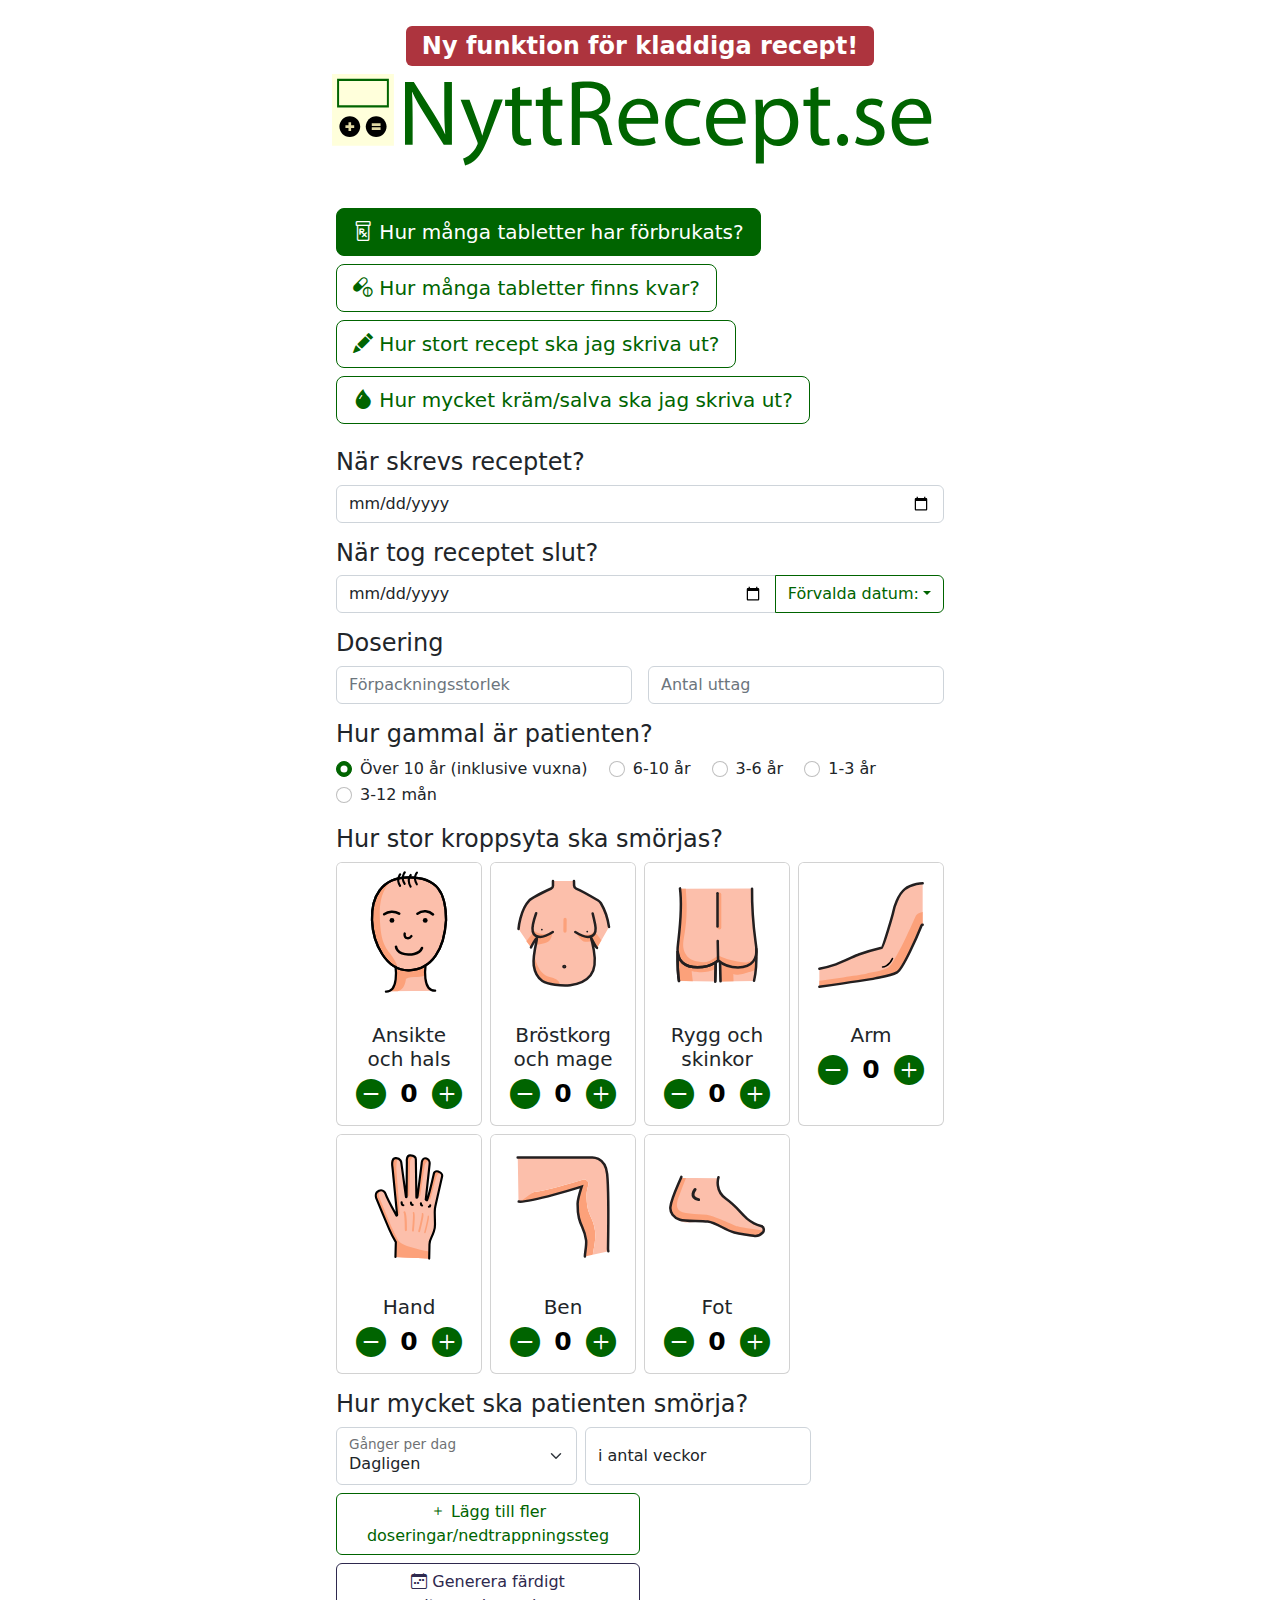
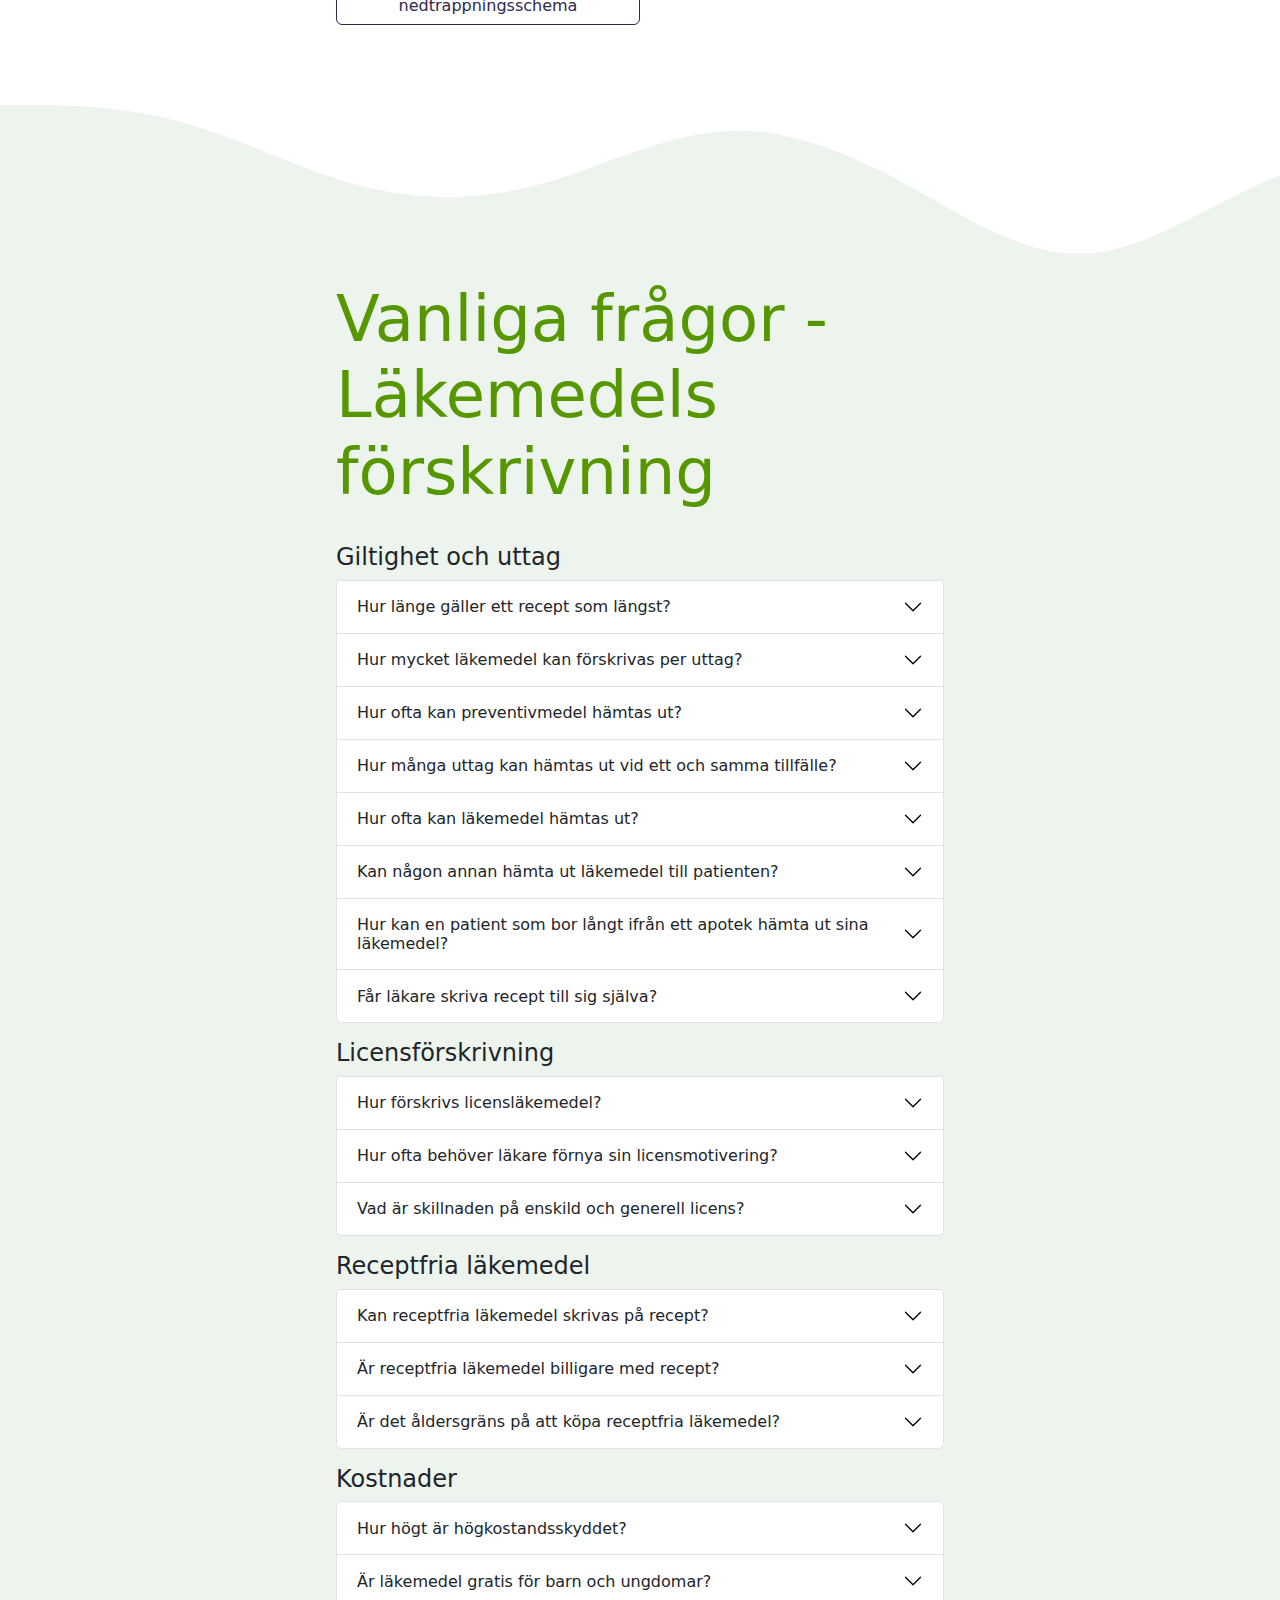
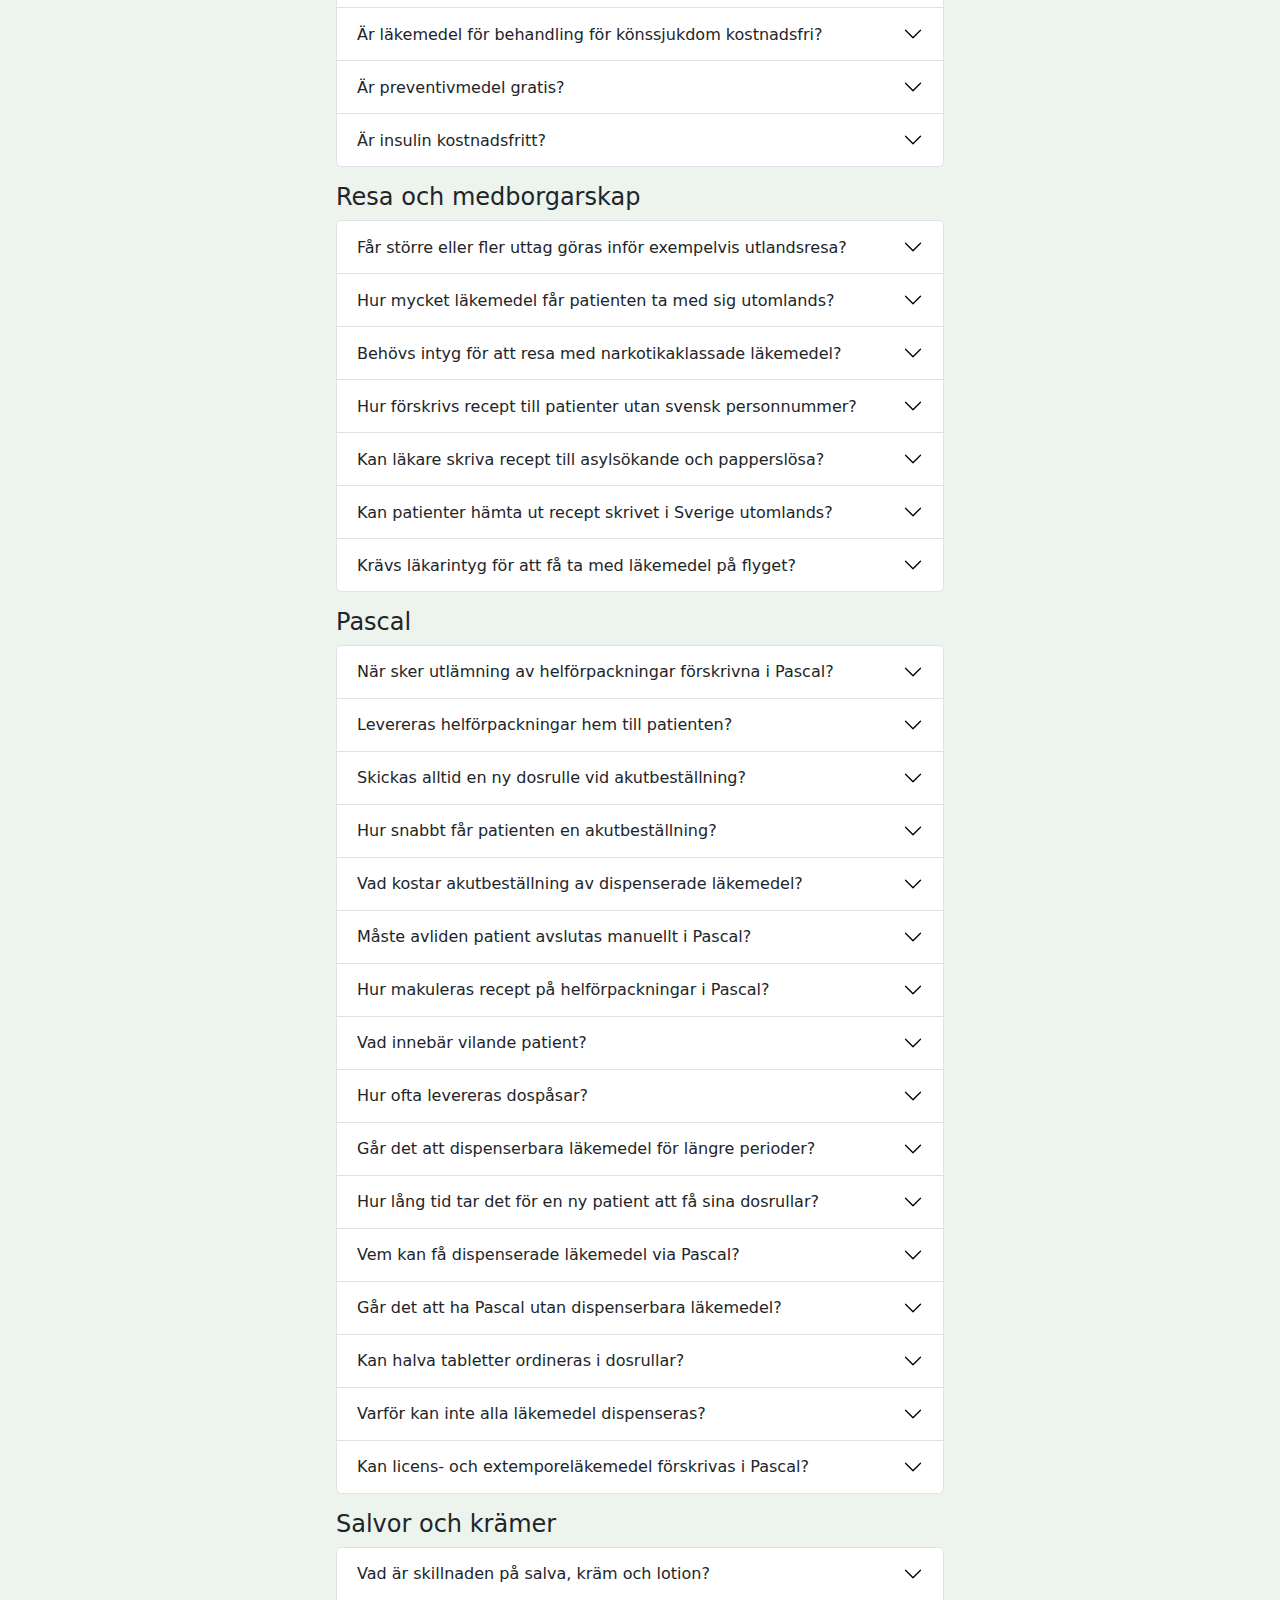
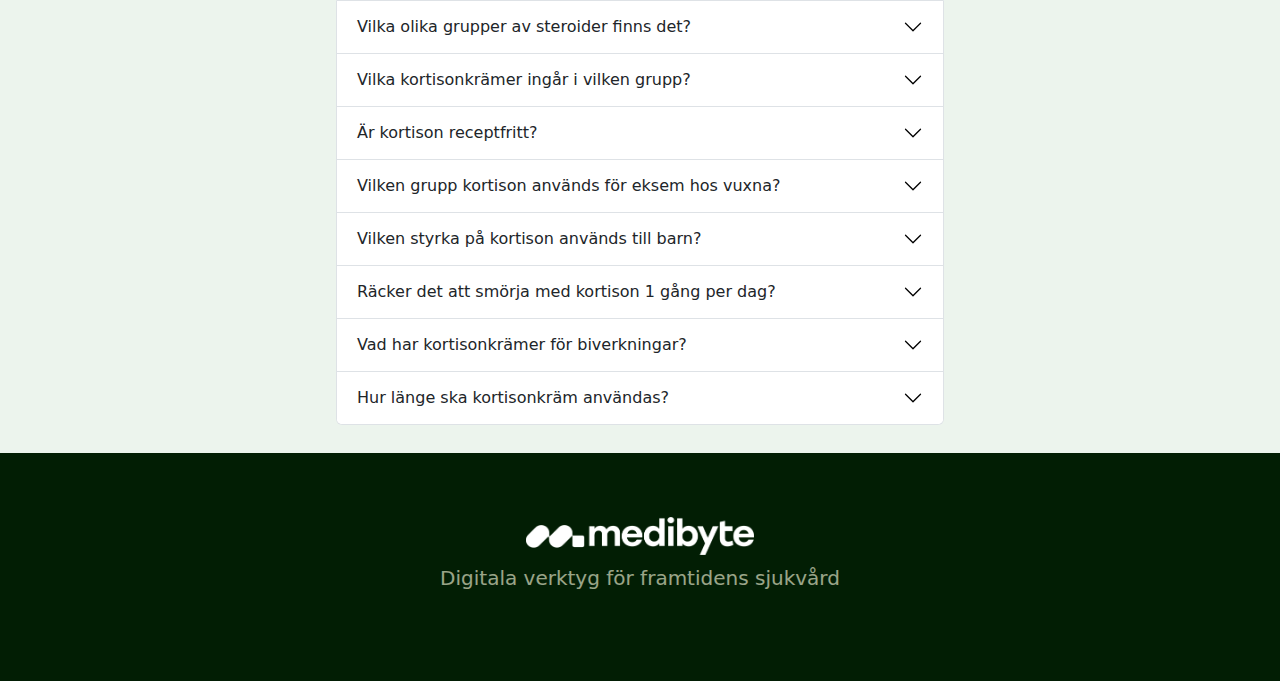
==== commit 19357fa6: "Småfixar för liten skärm" ====
--- a/public_html/index.html
+++ b/public_html/index.html
@@ -16,91 +16,10 @@
   <meta name="msapplication-TileColor" content="#da532c">
   <meta name="theme-color" content="#ffffff">
 
-  <script data-host="https://app.microanalytics.io" data-dnt="false" src="https://app.microanalytics.io/js/script.js" id="ZwSg9rf6GA" async defer></script>
-
-  <style>
-    .qty .count {
-      color: #000;
-      display: inline-block;
-      vertical-align: top;
-      font-size: 25px;
-      font-weight: 700;
-      line-height: 30px;
-      padding: 0 2px;
-      min-width: 35px;
-      text-align: center;
-    }
-
-    .qty .plus {
-      cursor: pointer;
-      display: inline-block;
-      vertical-align: top;
-      color: white;
-      width: 30px;
-      height: 30px;
-      font: 30px/1 Arial, sans-serif;
-      text-align: center;
-      border-radius: 50%;
-    }
-
-    .qty .minus {
-      cursor: pointer;
-      display: inline-block;
-      vertical-align: top;
-      color: white;
-      width: 30px;
-      height: 30px;
-      font: 30px/1 Arial, sans-serif;
-      text-align: center;
-      border-radius: 50%;
-      background-clip: padding-box;
-    }
-
-    .minus:hover {
-      background-color: #717fe0 !important;
-    }
-
-    .plus:hover {
-      background-color: #717fe0 !important;
-    }
-
-    /*Prevent text selection*/
-    span {
-      -webkit-user-select: none;
-      -moz-user-select: none;
-      -ms-user-select: none;
-    }
-
-    input {
-      border: 0;
-      width: 2%;
-    }
-
-    input::-webkit-outer-spin-button,
-    input::-webkit-inner-spin-button {
-      -webkit-appearance: none;
-      margin: 0;
-    }
-
-    input:disabled {
-      background-color: white;
-    }
-
-    /* Chrome, Safari, Edge, Opera */
-    input::-webkit-outer-spin-button,
-    input::-webkit-inner-spin-button {
-      -webkit-appearance: none;
-      margin: 0;
-    }
-
-    /* Firefox */
-    input[type=number] {
-      -moz-appearance: textfield;
-    }
-  </style>
+  <script data-host="https://app.microanalytics.io" data-dnt="false" src="https://app.microanalytics.io/js/script.js"
+    id="ZwSg9rf6GA" async defer></script>
+
 </head>
-
-<body>
 
   <body>
 
@@ -108,7 +27,7 @@
       <!-- hack made to make sides white when using footer as body-background to make it look like footer stretches the page height-->
 
       <header class="px-4 pt-4 text-center">
-        <h1><span class="badge bg-danger">Nytt namn!</span></h1>
+        <h2><span class="badge bg-danger">Ny funktion för kladdiga recept!</span></h2>
         <a href="/" alt="Link to home" class="text-decoration-none">
           <div class="col-xl-6 col-lg-9 col-md-12 mx-auto text-center d-flex align-items-center justify-content-center">
             <img src="./img/layout/logo_with_text.svg" alt="Logo of Receptkalkylator.se">
@@ -120,7 +39,7 @@
         <div class="row text-start pt-4">
           <div class="col-12 py-3 d-grid gap-2 d-md-block">
             <button id="btnUsage" class="btnSelector btn btn-lg btn-primary mb-2" type="button"><i
-              class="bi bi-prescription"></i> Hur många tabletter har förbrukats?</button>
+                class="bi bi-prescription"></i> Hur många tabletter har förbrukats?</button>
             <button id="btnDagar" class="btnSelector btn btn-lg btn-outline-primary mb-2" type="button"><i
                 class="bi bi-capsule-pill"></i> Hur många tabletter finns kvar?</button>
             <button id="btnUttag" class="btnSelector btn btn-lg btn-outline-primary mb-2" type="button"><i
@@ -192,172 +111,175 @@
 
           </div>
 
-            <div id="creamForm">
-              <h4 class="mt-3">Hur gammal är patienten?</h4>
-              <div class="form-check form-check-inline">
-                <input class="form-check-input" type="radio" name="patient_age" id="patient_age10" value="vuxen" checked>
-                <label class="form-check-label" for="patient_age10">
-                  Över 10 år (inklusive vuxna)
-                </label>
-              </div>
-              <div class="form-check form-check-inline">
-                <input class="form-check-input" type="radio" name="patient_age" id="patient_age6-10" value="6-10">
-                <label class="form-check-label" for="patient_age6-10">
-                  6-10 år
-                </label>
-              </div>
-              <div class="form-check form-check-inline">
-                <input class="form-check-input" type="radio" name="patient_age" id="patient_age3-6" value="3-6" >
-                <label class="form-check-label" for="patient_age3-6">
-                  3-6 år
-                </label>
-              </div>
-              <div class="form-check form-check-inline">
-                <input class="form-check-input" type="radio" name="patient_age" id="patient_age1-3" value="1-3" >
-                <label class="form-check-label" for="patient_age1-3">
-                  1-3 år
-                </label>
-              </div>
-              <div class="form-check form-check-inline">
-                <input class="form-check-input" type="radio" name="patient_age" id="patient_age0-1" value="0-1" >
-                <label class="form-check-label" for="patient_age0-1">
-                  3-12 mån
-                </label>
-              </div>
-  
-              <h4 class="mt-3">Hur stor kroppsyta ska smörjas?</h4>
-              <div class="row row-cols-2 row-cols-md-3 row-cols-lg-4 g-2">
-                <div class="col">
-                  <div class="card h-100 text-center align-content-center">
-                    <img src="img/content/bodyparts/face.svg" class="card-img-top" alt="...">
-                    <div class="card-body">
-                      <h5 class="card-title">Ansikte och hals</h5>
-                      <div class="qty">
-                        <span class="minus"><i class="bi bi-dash-circle-fill text-primary"></i></span>
-                        <input type="number" id="face" class="count" name="qty" value="0">
-                        <span class="plus"><i class="bi bi-plus-circle-fill text-primary"></i></span>
-                      </div>
+          <div id="creamForm">
+            <h4 class="mt-3">Hur gammal är patienten?</h4>
+            <div class="form-check form-check-inline">
+              <input class="form-check-input" type="radio" name="patient_age" id="patient_age10" value="vuxen" checked>
+              <label class="form-check-label" for="patient_age10">
+                Över 10 år (inklusive vuxna)
+              </label>
+            </div>
+            <div class="form-check form-check-inline">
+              <input class="form-check-input" type="radio" name="patient_age" id="patient_age6-10" value="6-10">
+              <label class="form-check-label" for="patient_age6-10">
+                6-10 år
+              </label>
+            </div>
+            <div class="form-check form-check-inline">
+              <input class="form-check-input" type="radio" name="patient_age" id="patient_age3-6" value="3-6">
+              <label class="form-check-label" for="patient_age3-6">
+                3-6 år
+              </label>
+            </div>
+            <div class="form-check form-check-inline">
+              <input class="form-check-input" type="radio" name="patient_age" id="patient_age1-3" value="1-3">
+              <label class="form-check-label" for="patient_age1-3">
+                1-3 år
+              </label>
+            </div>
+            <div class="form-check form-check-inline">
+              <input class="form-check-input" type="radio" name="patient_age" id="patient_age0-1" value="0-1">
+              <label class="form-check-label" for="patient_age0-1">
+                3-12 mån
+              </label>
+            </div>
+
+            <h4 class="mt-3">Hur stor kroppsyta ska smörjas?</h4>
+            <div class="row row-cols-2 row-cols-md-3 row-cols-lg-4 g-2">
+              <div class="col">
+                <div class="card h-100 text-center align-content-center">
+                  <img src="img/content/bodyparts/face.svg" class="card-img-top" alt="...">
+                  <div class="card-body">
+                    <h5 class="card-title">Ansikte och hals</h5>
+                    <div class="qty">
+                      <span class="minus"><i class="bi bi-dash-circle-fill text-primary"></i></span>
+                      <input type="number" id="face" class="count" name="qty" value="0">
+                      <span class="plus"><i class="bi bi-plus-circle-fill text-primary"></i></span>
                     </div>
                   </div>
                 </div>
-                <div class="col">
-                  <div class="card h-100 text-center align-content-center">
-                    <img src="img/content/bodyparts/chest.svg" class="card-img-top" alt="...">
-                    <div class="card-body">
-                      <h5 class="card-title">Bröstkorg och mage</h5>
-                      <div class="qty">
-                        <span class="minus"><i class="bi bi-dash-circle-fill text-primary"></i></span>
-                        <input type="number" id="chest" class="count" name="qty" value="0">
-                        <span class="plus"><i class="bi bi-plus-circle-fill text-primary"></i></span>
-                      </div>
+              </div>
+              <div class="col">
+                <div class="card h-100 text-center align-content-center">
+                  <img src="img/content/bodyparts/chest.svg" class="card-img-top" alt="...">
+                  <div class="card-body">
+                    <h5 class="card-title">Bröstkorg och mage</h5>
+                    <div class="qty">
+                      <span class="minus"><i class="bi bi-dash-circle-fill text-primary"></i></span>
+                      <input type="number" id="chest" class="count" name="qty" value="0">
+                      <span class="plus"><i class="bi bi-plus-circle-fill text-primary"></i></span>
                     </div>
                   </div>
                 </div>
-                <div class="col">
-                  <div class="card h-100 text-center align-content-center">
-                    <img src="img/content/bodyparts/back.svg" class="card-img-top" alt="...">
-                    <div class="card-body">
-                      <h5 class="card-title">Rygg och skinkor</h5>
-                      <div class="qty">
-                        <span class="minus"><i class="bi bi-dash-circle-fill text-primary"></i></span>
-                        <input type="number" id="back" class="count" name="qty" value="0">
-                        <span class="plus"><i class="bi bi-plus-circle-fill text-primary"></i></span>
-                      </div>
+              </div>
+              <div class="col">
+                <div class="card h-100 text-center align-content-center">
+                  <img src="img/content/bodyparts/back.svg" class="card-img-top" alt="...">
+                  <div class="card-body">
+                    <h5 class="card-title">Rygg och skinkor</h5>
+                    <div class="qty">
+                      <span class="minus"><i class="bi bi-dash-circle-fill text-primary"></i></span>
+                      <input type="number" id="back" class="count" name="qty" value="0">
+                      <span class="plus"><i class="bi bi-plus-circle-fill text-primary"></i></span>
                     </div>
                   </div>
                 </div>
-                <div class="col">
-                  <div class="card h-100 text-center align-content-center">
-                    <img src="img/content/bodyparts/arm.svg" class="card-img-top" alt="...">
-                    <div class="card-body">
-                      <h5 class="card-title">Arm</h5>
-                      <div class="qty">
-                        <span class="minus"><i class="bi bi-dash-circle-fill text-primary"></i></span>
-                        <input type="number" id="arm" class="count" name="qty" value="0">
-                        <span class="plus"><i class="bi bi-plus-circle-fill text-primary"></i></span>
-                      </div>
+              </div>
+              <div class="col">
+                <div class="card h-100 text-center align-content-center">
+                  <img src="img/content/bodyparts/arm.svg" class="card-img-top" alt="...">
+                  <div class="card-body">
+                    <h5 class="card-title">Arm</h5>
+                    <div class="qty">
+                      <span class="minus"><i class="bi bi-dash-circle-fill text-primary"></i></span>
+                      <input type="number" id="arm" class="count" name="qty" value="0">
+                      <span class="plus"><i class="bi bi-plus-circle-fill text-primary"></i></span>
                     </div>
                   </div>
                 </div>
-                <div class="col">
-                  <div class="card h-100 text-center align-content-center">
-                    <img src="img/content/bodyparts/hand.svg" class="card-img-top" alt="...">
-                    <div class="card-body">
-                      <h5 class="card-title">Hand</h5>
-                      <div class="qty">
-                        <span class="minus"><i class="bi bi-dash-circle-fill text-primary"></i></span>
-                        <input type="number" id="hand" class="count" name="qty" value="0">
-                        <span class="plus"><i class="bi bi-plus-circle-fill text-primary"></i></span>
-                      </div>
+              </div>
+              <div class="col">
+                <div class="card h-100 text-center align-content-center">
+                  <img src="img/content/bodyparts/hand.svg" class="card-img-top" alt="...">
+                  <div class="card-body">
+                    <h5 class="card-title">Hand</h5>
+                    <div class="qty">
+                      <span class="minus"><i class="bi bi-dash-circle-fill text-primary"></i></span>
+                      <input type="number" id="hand" class="count" name="qty" value="0">
+                      <span class="plus"><i class="bi bi-plus-circle-fill text-primary"></i></span>
                     </div>
                   </div>
                 </div>
-                <div class="col">
-                  <div class="card h-100 text-center align-content-center">
-                    <img src="img/content/bodyparts/leg.svg" class="card-img-top" alt="...">
-                    <div class="card-body">
-                      <h5 class="card-title">Ben</h5>
-                      <div class="qty">
-                        <span class="minus"><i class="bi bi-dash-circle-fill text-primary"></i></span>
-                        <input type="number" id="leg" class="count" name="qty" value="0">
-                        <span class="plus"><i class="bi bi-plus-circle-fill text-primary"></i></span>
-                      </div>
+              </div>
+              <div class="col">
+                <div class="card h-100 text-center align-content-center">
+                  <img src="img/content/bodyparts/leg.svg" class="card-img-top" alt="...">
+                  <div class="card-body">
+                    <h5 class="card-title">Ben</h5>
+                    <div class="qty">
+                      <span class="minus"><i class="bi bi-dash-circle-fill text-primary"></i></span>
+                      <input type="number" id="leg" class="count" name="qty" value="0">
+                      <span class="plus"><i class="bi bi-plus-circle-fill text-primary"></i></span>
                     </div>
                   </div>
                 </div>
-                <div class="col">
-                  <div class="card h-100 text-center align-content-center">
-                    <img src="img/content/bodyparts/foot.svg" class="card-img-top" alt="...">
-                    <div class="card-body">
-                      <h5 class="card-title">Fot</h5>
-                      <div class="qty">
-                        <span class="minus"><i class="bi bi-dash-circle-fill text-primary"></i></span>
-                        <input type="number" id="foot" class="count" name="qty" value="0">
-                        <span class="plus"><i class="bi bi-plus-circle-fill text-primary"></i></span>
-                      </div>
+              </div>
+              <div class="col">
+                <div class="card h-100 text-center align-content-center">
+                  <img src="img/content/bodyparts/foot.svg" class="card-img-top" alt="...">
+                  <div class="card-body">
+                    <h5 class="card-title">Fot</h5>
+                    <div class="qty">
+                      <span class="minus"><i class="bi bi-dash-circle-fill text-primary"></i></span>
+                      <input type="number" id="foot" class="count" name="qty" value="0">
+                      <span class="plus"><i class="bi bi-plus-circle-fill text-primary"></i></span>
                     </div>
                   </div>
                 </div>
               </div>
-  
-              <div id="formGroupToDate" class="formGroupSelectorElement mt-3">
-                <h4 id="headerToDate">Hur mycket ska patienten smörja?</h4>
-                <form id="creamDoses">
-                  <div class="row g-2 mb-2 creamDosesBlock">
-                    <div class="col-auto">
-                      <div class="form-floating">
-                        <select class="form-select timesPerWeek" id="timesPerWeek">
-                          <option value="21">Morgon, lunch och kväll</option>
-                          <option value="14">Morgon & kväll</option>
-                          <option value="7" selected>Dagligen</option>
-                          <option value="3.5">Varannan dag</option>
-                          <option value="2">2 gånger per vecka</option>
-                          <option value="1">1 gång per vecka</option>
-                        </select>
-                        <label for="timesPerWeek">Gånger per dag</label>
-                      </div>
+            </div>
+
+            <div id="formGroupToDate" class="formGroupSelectorElement mt-3">
+              <h4 id="headerToDate">Hur mycket ska patienten smörja?</h4>
+              <form id="creamDoses">
+                <div class="row g-2 mb-2 creamDosesBlock">
+                  <div class="col-md-auto col-12">
+                    <div class="form-floating">
+                      <select class="form-select timesPerWeek" id="timesPerWeek">
+                        <option value="21">Morgon, lunch och kväll</option>
+                        <option value="14">Morgon & kväll</option>
+                        <option value="7" selected>Dagligen</option>
+                        <option value="3.5">Varannan dag</option>
+                        <option value="2">2 gånger per vecka</option>
+                        <option value="1">1 gång per vecka</option>
+                      </select>
+                      <label for="timesPerWeek">Gånger per dag</label>
                     </div>
-                    <div class="col-auto">
-                      <div class="form-floating">
-                        <input id="weeks" type="number" class="form-control weeks" placeholder="i antal veckor">
-                        <label for="weeks">i antal veckor</label>
-                      </div>
+                  </div>
+                  <div class="col-md-auto col-12">
+                    <div class="form-floating">
+                      <input id="weeks" type="number" class="form-control weeks" placeholder="i antal veckor">
+                      <label for="weeks">i antal veckor</label>
                     </div>
                   </div>
-                </form>
-                <div class="d-grid gap-2 col-6 mt-2">
-                  <button id="moreCreamDoses" class="btn btn-outline-primary" type="button"><i class="bi bi-plus"></i> Lägg till fler doseringar/nedtrappningssteg</button>
-                </div>
-                <div class="d-grid gap-2 col-6 mt-2">
-                  <button id="premadeSchedule" class="btn btn-outline-info" type="button"><i class="bi bi-calendar-week"></i> Generera färdigt nedtrappningsschema</button>
-                </div>
-              </div>
-
-            </div>
+                </div>
+              </form>
+              <div class="d-grid gap-2 col-md-6 col-12 mt-2">
+                <button id="moreCreamDoses" class="btn btn-outline-primary" type="button"><i class="bi bi-plus"></i>
+                  Lägg till fler doseringar/nedtrappningssteg</button>
+              </div>
+              <div class="d-grid gap-2 col-md-6 col-12 mt-2">
+                <button id="premadeSchedule" class="btn btn-outline-info" type="button"><i
+                    class="bi bi-calendar-week"></i> Generera färdigt nedtrappningsschema</button>
+              </div>
+            </div>
+
+
+          </div>
 
         </div>
 
-        <div id="alertReceptInfo" class="col-12 mt-4 alert alert-secondary rounded-0 text-start d-none" role="alert">
+        <div id="alertReceptInfo" class="col-12 mt-5 alert alert-secondary rounded-0 text-start d-none" role="alert">
           <div class="m-1 p-3 border-primary border border-3">
             <h2 class="text-primary">RECEPT</h2>
             <p id="pReceptText">3x1 i 30 dagar från 2022-07-01 till 2022-08-01. 3 stycken förpackningar á 98 tabletter.
@@ -373,696 +295,953 @@
 
       </main>
 
+      <!-- Sviggliga linjer som gör det finare -->
+      <div id="kurvan"></div>
+
     </div> <!-- Slut på vita bakgrunden -->
 
-    <section class="bg-light py-4">
+    <section id="lightGreenSection" class="bg-light py-1">
+
       <div class="col-xl-6 col-lg-9 col-md-12 mx-auto text-start px-3 py-4">
-        <h2 class="pb-2">Vanliga frågor - Läkemedelsförskrivning</h2>
-        <h4 class="pt-3">Giltighet och uttag</h4>
-        <div class="accordion" id="accordion1">
-          <div class="accordion-item">
-            <h2 class="accordion-header" id="flush-headingOne">
-              <button class="accordion-button collapsed" type="button" data-bs-toggle="collapse"
-                data-bs-target="#flush-collapseOne" aria-expanded="false" aria-controls="flush-collapseOne">
-                Hur länge gäller ett recept som längst?
-              </button>
-            </h2>
-            <div id="flush-collapseOne" class="accordion-collapse collapse" aria-labelledby="flush-headingOne"
-              data-bs-parent="#accordion1">
-              <div class="accordion-body">Giltighetstiden för ett recept är 12 månader och kan inte förlängas. Däremot
-                kan giltighetstiden begränsas om det anges på receptet.
+        <div id="kortisonTabell" class="d-none mb-5">
+          <h2 class="display-6">Vanliga topikala kortison-preparat</h2>
+          <table class="table table-striped table-hover">
+            <thead>
+              <tr>
+                <th scope="col">Grupp</th>
+                <th scope="col">Preparat</th>
+                <th scope="col">Aktiv substans</th>
+              </tr>
+            </thead>
+            <tbody>
+              <tr>
+                <td>Grupp 1</td>
+                <td>Mildison</td>
+                <td>Hydrokortison</td>
+              </tr>
+              <tr>
+                <td>Grupp 1</td>
+                <td>Hydrokortison</td>
+                <td>Hydrokortison</td>
+              </tr>
+              <tr>
+                <td>Grupp 1</td>
+                <td>Ficotril</td>
+                <td>Hydrokortison</td>
+              </tr>
+              <tr>
+                <td>Grupp 2</td>
+                <td>Emovat</td>
+                <td>Klobetason</td>
+              </tr>
+              <tr>
+                <td>Grupp 2</td>
+                <td>Locoid</td>
+                <td>Hydrokortisonbutyrat</td>
+              </tr>
+              <tr>
+                <td>Grupp 3</td>
+                <td>Betnovat</td>
+                <td>Betametason</td>
+              </tr>
+              <tr>
+                <td>Grupp 3</td>
+                <td>Demoson</td>
+                <td>Mometason</td>
+              </tr>
+              <tr>
+                <td>Grupp 3</td>
+                <td>Elocon</td>
+                <td>Mometason</td>
+              </tr>
+              <tr>
+                <td>Grupp 3</td>
+                <td>Ovixan</td>
+                <td>Mometason</td>
+              </tr>
+              <tr>
+                <td>Grupp 3</td>
+                <td>Mometason</td>
+                <td>Mometason</td>
+              </tr>
+              <tr>
+                <td>Grupp 4</td>
+                <td>Dermovat</td>
+                <td>Klobetason</td>
+              </tr>
+              <tr>
+                <td>Grupp 4</td>
+                <td>Clobex</td>
+                <td>Klobetason</td>
+              </tr>
+              <tr>
+                <td>Grupp 4</td>
+                <td>Clobetasol</td>
+                <td>Klobetason</td>
+              </tr>
+            </tbody>
+          </table>
+        </div>
+
+        <h2 class="pb-2 display-3 text-success">Vanliga frågor - Läkemedels<wbr>förskrivning</h2>
+
+        <section id="FAQ">
+          <h4 class="pt-3">Giltighet och uttag</h4>
+          <div class="accordion" id="accordion1">
+            <div class="accordion-item">
+              <h2 class="accordion-header" id="flush-headingOne">
+                <button class="accordion-button collapsed" type="button" data-bs-toggle="collapse"
+                  data-bs-target="#flush-collapseOne" aria-expanded="false" aria-controls="flush-collapseOne">
+                  Hur länge gäller ett recept som längst?
+                </button>
+              </h2>
+              <div id="flush-collapseOne" class="accordion-collapse collapse" aria-labelledby="flush-headingOne"
+                data-bs-parent="#accordion1">
+                <div class="accordion-body">Giltighetstiden för ett recept är 12 månader och kan inte förlängas. Däremot
+                  kan giltighetstiden begränsas om det anges på receptet.
+                </div>
+              </div>
+            </div>
+            <div class="accordion-item">
+              <h2 class="accordion-header" id="flush-headingThree">
+                <button class="accordion-button collapsed" type="button" data-bs-toggle="collapse"
+                  data-bs-target="#flush-collapseThree" aria-expanded="false" aria-controls="flush-collapseThree">
+                  Hur mycket läkemedel kan förskrivas per uttag?
+                </button>
+              </h2>
+              <div id="flush-collapseThree" class="accordion-collapse collapse" aria-labelledby="flush-headingThree"
+                data-bs-parent="#accordion1">
+                <div class="accordion-body">Som mest beviljas uttag för att täcka 90 dagars förbrukning inom
+                  högkostnadsskyddet. Begärs större uttag kan det bekostas utanför högkostnadsskyddet.
+                </div>
+              </div>
+            </div>
+            <div class="accordion-item">
+              <h2 class="accordion-header" id="flush-headingFour">
+                <button class="accordion-button collapsed" type="button" data-bs-toggle="collapse"
+                  data-bs-target="#flush-collapseFour" aria-expanded="false" aria-controls="flush-collapseFour">
+                  Hur ofta kan preventivmedel hämtas ut?
+                </button>
+              </h2>
+              <div id="flush-collapseFour" class="accordion-collapse collapse" aria-labelledby="flush-headingFour"
+                data-bs-parent="#accordion1">
+                <div class="accordion-body">Preventivmedel är generellt undantaget den s.k. 90-dagarsregeln och kan
+                  hämtas
+                  ut för 1 års förbrukning.
+                </div>
+              </div>
+            </div>
+            <div class="accordion-item">
+              <h2 class="accordion-header" id="flush-heading5">
+                <button class="accordion-button collapsed" type="button" data-bs-toggle="collapse"
+                  data-bs-target="#flush-collapse5" aria-expanded="false" aria-controls="flush-collapse5">
+                  Hur många uttag kan hämtas ut vid ett och samma tillfälle?
+                </button>
+              </h2>
+              <div id="flush-collapse5" class="accordion-collapse collapse" aria-labelledby="flush-heading5"
+                data-bs-parent="#accordion1">
+                <div class="accordion-body">
+                  <p>Sedan 2018 kan endast 1 uttag göras vid ett och samma tillfälle inom högkostnadsskyddet. Det är
+                    därför viktigt att ordinera en adekvat förpackningsstorlek och ett korrekt antal förpackningar per
+                    uttag.</p>
+                  <p><i>Exempel: Paracetamol 500 mg förskrivs med ordination 2x4 på förpackningsstorleken 100 stycken
+                      och
+                      12 uttag. En förpackning á 100 tabletter räcker utifrån ordinationen endast i 12 dagar. Patienten
+                      har visserligen totalt sett behandling för 150 dagar men måste besöka apoteket varannan vecka.
+                      För patienten hade det underlättat att få fler förpackningar förskrivet per uttag.
+                    </i></p>
+                </div>
+              </div>
+            </div>
+            <div class="accordion-item">
+              <h2 class="accordion-header" id="flush-heading6">
+                <button class="accordion-button collapsed" type="button" data-bs-toggle="collapse"
+                  data-bs-target="#flush-collapse6" aria-expanded="false" aria-controls="flush-collapse6">
+                  Hur ofta kan läkemedel hämtas ut?
+                </button>
+              </h2>
+              <div id="flush-collapse6" class="accordion-collapse collapse" aria-labelledby="flush-heading6"
+                data-bs-parent="#accordion1">
+                <div class="accordion-body">
+                  <p>Ett nytt uttag kan inom högkostnadsskyddet göras tidigast efter 2/3 av tiden som ett recept ska
+                    räcka. </p>
+                  <p><i>Exempel: Enalapril 20 mg förskrivs på ordination 1x1 med förpackningsstorlek 100 stycken och 4
+                      uttag. Det andra uttaget kan göras tidigast 60 dagar efter det första uttaget.</i></p>
+                </div>
+              </div>
+            </div>
+            <div class="accordion-item">
+              <h2 class="accordion-header" id="flush-heading19">
+                <button class="accordion-button collapsed" type="button" data-bs-toggle="collapse"
+                  data-bs-target="#flush-collapse19" aria-expanded="false" aria-controls="flush-collapse19">
+                  Kan någon annan hämta ut läkemedel till patienten?
+                </button>
+              </h2>
+              <div id="flush-collapse19" class="accordion-collapse collapse" aria-labelledby="flush-heading19"
+                data-bs-parent="#accordion1">
+                <div class="accordion-body">Ja. Genom att lämna in en fullmakt till apoteket kan exempelvis en anhörig
+                  eller vårdenhet hämta ut läkemedel åt patienten. En vårnadshavare kan även överlåta sitt barns
+                  apoteksärenden genom en <a
+                    href="https://www.ehalsomyndigheten.se/privat/blanketter/blanketter-for-fullmakter/"
+                    target="_blank">fullmakt från E-hälsomyndigheten</a>.
+                </div>
+              </div>
+            </div>
+            <div class="accordion-item">
+              <h2 class="accordion-header" id="flush-heading20">
+                <button class="accordion-button collapsed" type="button" data-bs-toggle="collapse"
+                  data-bs-target="#flush-collapse20" aria-expanded="false" aria-controls="flush-collapse20">
+                  Hur kan en patient som bor långt ifrån ett apotek hämta ut sina läkemedel?
+                </button>
+              </h2>
+              <div id="flush-collapse20" class="accordion-collapse collapse" aria-labelledby="flush-heading20"
+                data-bs-parent="#accordion1">
+                <div class="accordion-body">På de flesta orter som saknar apotek finns det apoteksombud. Det kan
+                  exempelvis vara en lanthandel där du kan kan hämta ut och lämna in läkemedel.
+                </div>
+              </div>
+            </div>
+            <div class="accordion-item">
+              <h2 class="accordion-header" id="flush-heading15">
+                <button class="accordion-button collapsed" type="button" data-bs-toggle="collapse"
+                  data-bs-target="#flush-collapse15" aria-expanded="false" aria-controls="flush-collapse15">
+                  Får läkare skriva recept till sig själva?
+                </button>
+              </h2>
+              <div id="flush-collapse15" class="accordion-collapse collapse" aria-labelledby="flush-heading15"
+                data-bs-parent="#accordion1">
+                <div class="accordion-body">Ja. Förskrivningsrätten innefattar även läkemedelsförskrivning för eget
+                  bruk.
+                  Detta görs enklast som “Fritidsförskrivning” på E-hälsomyndighetens webbplats <a
+                    href="https://www.ehalsomyndigheten.se/yrkesverksam/vard/forskrivningskollen/">förskrivningskollen.se</a>.
+                </div>
               </div>
             </div>
           </div>
-          <div class="accordion-item">
-            <h2 class="accordion-header" id="flush-headingThree">
-              <button class="accordion-button collapsed" type="button" data-bs-toggle="collapse"
-                data-bs-target="#flush-collapseThree" aria-expanded="false" aria-controls="flush-collapseThree">
-                Hur mycket läkemedel kan förskrivas per uttag?
-              </button>
-            </h2>
-            <div id="flush-collapseThree" class="accordion-collapse collapse" aria-labelledby="flush-headingThree"
-              data-bs-parent="#accordion1">
-              <div class="accordion-body">Som mest beviljas uttag för att täcka 90 dagars förbrukning inom
-                högkostnadsskyddet. Begärs större uttag kan det bekostas utanför högkostnadsskyddet.
+
+          <!--LICENSFÖRSKRIVNING-->
+          <h4 class="pt-3">Licensförskrivning</h4>
+          <div class="accordion" id="accordion5">
+            <div class="accordion-item">
+              <h2 class="accordion-header" id="flush-heading16">
+                <button class="accordion-button collapsed" type="button" data-bs-toggle="collapse"
+                  data-bs-target="#flush-collapse16" aria-expanded="false" aria-controls="flush-collapse16">
+                  Hur förskrivs licensläkemedel?
+                </button>
+              </h2>
+              <div id="flush-collapse16" class="accordion-collapse collapse" aria-labelledby="flush-heading16"
+                data-bs-parent="#accordion5">
+                <div class="accordion-body">
+                  <p> För att en patient ska kunna behandlas med ett icke godkänt läkemedel krävs det att apoteket söker
+                    en licens. Läkaren måste först skriva en licensmotivering i <a
+                      href="https://www.ehalsomyndigheten.se/yrkesverksam/klas/" target="_blank">e-tjänsten KLAS</a>.
+                    Det
+                    är Läkemedelsverket som beslutar i frågan.
+                  <p>Licensmotiveringen ska beskriva tidigare behandlingsförsök och varför inte godkända läkemedel kan
+                    användas samt motivera valet av det aktuella licensläkemedlet.</p>
+                </div>
+              </div>
+            </div>
+            <div class="accordion-item">
+              <h2 class="accordion-header" id="flush-heading17">
+                <button class="accordion-button collapsed" type="button" data-bs-toggle="collapse"
+                  data-bs-target="#flush-collapse17" aria-expanded="false" aria-controls="flush-collapse17">
+                  Hur ofta behöver läkare förnya sin licensmotivering?
+                </button>
+              </h2>
+              <div id="flush-collapse17" class="accordion-collapse collapse" aria-labelledby="flush-heading17"
+                data-bs-parent="#accordion5">
+                <div class="accordion-body">Läkarens licensmotivering sparas i 36 månader. Under denna period kan
+                  apoteket
+                  på egen hand förnya licensansökan vid behov.
+                </div>
+              </div>
+            </div>
+            <div class="accordion-item">
+              <h2 class="accordion-header" id="flush-heading18">
+                <button class="accordion-button collapsed" type="button" data-bs-toggle="collapse"
+                  data-bs-target="#flush-collapse18" aria-expanded="false" aria-controls="flush-collapse18">
+                  Vad är skillnaden på enskild och generell licens?
+                </button>
+              </h2>
+              <div id="flush-collapse18" class="accordion-collapse collapse" aria-labelledby="flush-heading18"
+                data-bs-parent="#accordion5">
+                <div class="accordion-body">En enskild licens gäller för en enskild patient och är inte kopplad till
+                  förskrivande läkare eller vårdenhet. En generell licens tillgodoser tvärtom behovet av
+                  läkemedelsrekvirering på en eller flera vårdenheter (exempelvis ett sjukhus) men gäller inte för
+                  receptexpediering annat än i undantagsfall.
+                </div>
               </div>
             </div>
           </div>
-          <div class="accordion-item">
-            <h2 class="accordion-header" id="flush-headingFour">
-              <button class="accordion-button collapsed" type="button" data-bs-toggle="collapse"
-                data-bs-target="#flush-collapseFour" aria-expanded="false" aria-controls="flush-collapseFour">
-                Hur ofta kan preventivmedel hämtas ut?
-              </button>
-            </h2>
-            <div id="flush-collapseFour" class="accordion-collapse collapse" aria-labelledby="flush-headingFour"
-              data-bs-parent="#accordion1">
-              <div class="accordion-body">Preventivmedel är generellt undantaget den s.k. 90-dagarsregeln och kan hämtas
-                ut för 1 års förbrukning.
+
+          <!-- RECEPTFRIA LÄKEMEDEL-->
+          <h4 class="pt-3">Receptfria läkemedel</h4>
+          <div class="accordion" id="accordion6">
+            <div class="accordion-item">
+              <h2 class="accordion-header" id="flush-heading10">
+                <button class="accordion-button collapsed" type="button" data-bs-toggle="collapse"
+                  data-bs-target="#flush-collapse10" aria-expanded="false" aria-controls="flush-collapse10">
+                  Kan receptfria läkemedel skrivas på recept?
+                </button>
+              </h2>
+              <div id="flush-collapse10" class="accordion-collapse collapse" aria-labelledby="flush-heading10"
+                data-bs-parent="#accordion6">
+                <div class="accordion-body">Ja. Alla läkemedel kan skrivas på recept. Det är dock inte säkert att
+                  läkemedlet ingår i läkemedelsförmånen och därmed innefattas av högkostnadsskyddet bara för att det
+                  skrivs på recept. Vidare har flertalet regioner särskilda regler för förskrivning av receptfria
+                  läkemedel.
+                </div>
+              </div>
+            </div>
+            <div class="accordion-item">
+              <h2 class="accordion-header" id="flush-heading10x">
+                <button class="accordion-button collapsed" type="button" data-bs-toggle="collapse"
+                  data-bs-target="#flush-collapse10x" aria-expanded="false" aria-controls="flush-collapse10x">
+                  Är receptfria läkemedel billigare med recept?
+                </button>
+              </h2>
+              <div id="flush-collapse10x" class="accordion-collapse collapse" aria-labelledby="flush-heading10x"
+                data-bs-parent="#accordion6">
+                <div class="accordion-body">
+                  <p>Nej. Generellt sett är receptfria läkemedel billigare att köpa utan recept, t.ex. från nätapotek
+                    eller vanliga livsmedelsbutiker, förutsatt att patienten inte nått upp till subvention inom
+                    högkostnadsskyddet och att det aktuella läkemedelet ingår i förmånen.</p>
+                  <p>Läs mer i <a
+                      href="https://www.konkurrensverket.se/informationsmaterial/rapportlista/prisutveckling-pa-receptfria-lakemedel-sedan-omregleringen/"
+                      target="_blank" alt="Länk till rapport om recept på Konkurrensverkets hemsida">Konkurrensverkets
+                      rapport från 2017</a>.</p>
+                </div>
+              </div>
+            </div>
+            <div class="accordion-item">
+              <h2 class="accordion-header" id="flush-heading14">
+                <button class="accordion-button collapsed" type="button" data-bs-toggle="collapse"
+                  data-bs-target="#flush-collapse14" aria-expanded="false" aria-controls="flush-collapse14">
+                  Är det åldersgräns på att köpa receptfria läkemedel?
+                </button>
+              </h2>
+              <div id="flush-collapse14" class="accordion-collapse collapse" aria-labelledby="flush-heading14"
+                data-bs-parent="#accordion6">
+                <div class="accordion-body">I dagligvaruhandeln gäller 18-årsgräns på samtliga receptfria läkemedel. På
+                  apotek gäller ingen åldersgräns (undantaget nikotinersättning) men mindreåriga får endast köpa en
+                  förpackning paracetamol p.g.a. intoxikationsrisk.
+                </div>
               </div>
             </div>
           </div>
-          <div class="accordion-item">
-            <h2 class="accordion-header" id="flush-heading5">
-              <button class="accordion-button collapsed" type="button" data-bs-toggle="collapse"
-                data-bs-target="#flush-collapse5" aria-expanded="false" aria-controls="flush-collapse5">
-                Hur många uttag kan hämtas ut vid ett och samma tillfälle?
-              </button>
-            </h2>
-            <div id="flush-collapse5" class="accordion-collapse collapse" aria-labelledby="flush-heading5"
-              data-bs-parent="#accordion1">
-              <div class="accordion-body">
-                <p>Sedan 2018 kan endast 1 uttag göras vid ett och samma tillfälle inom högkostnadsskyddet. Det är
-                  därför viktigt att ordinera en adekvat förpackningsstorlek och ett korrekt antal förpackningar per
-                  uttag.</p>
-                <p><i>Exempel: Paracetamol 500 mg förskrivs med ordination 2x4 på förpackningsstorleken 100 stycken och
-                    12 uttag. En förpackning á 100 tabletter räcker utifrån ordinationen endast i 12 dagar. Patienten
-                    har visserligen totalt sett behandling för 150 dagar men måste besöka apoteket varannan vecka.
-                    För patienten hade det underlättat att få fler förpackningar förskrivet per uttag.
-                  </i></p>
+
+          <!--KOSTNADER-->
+          <h4 class="pt-3">Kostnader</h4>
+          <div class="accordion" id="accordion2">
+            <div class="accordion-item">
+              <h2 class="accordion-header" id="flush-headingTwo">
+                <button class="accordion-button collapsed" type="button" data-bs-toggle="collapse"
+                  data-bs-target="#flush-collapseTwo" aria-expanded="false" aria-controls="flush-collapseTwo">
+                  Hur högt är högkostandsskyddet?
+                </button>
+              </h2>
+              <div id="flush-collapseTwo" class="accordion-collapse collapse" aria-labelledby="flush-headingTwo"
+                data-bs-parent="#accordion2">
+                <div class="accordion-body">Högkostandsskyddet uppgår 2023 till 2600 kr. Det innebär att patienten
+                  aldrig
+                  betalar mer än 2600 kr per 12 månadersperiod för sina läkemedel.
+                </div>
+              </div>
+            </div>
+            <div class="accordion-item">
+              <h2 class="accordion-header" id="flush-heading11">
+                <button class="accordion-button collapsed" type="button" data-bs-toggle="collapse"
+                  data-bs-target="#flush-collapse11" aria-expanded="false" aria-controls="flush-collapse11">
+                  Är läkemedel gratis för barn och ungdomar?
+                </button>
+              </h2>
+              <div id="flush-collapse11" class="accordion-collapse collapse" aria-labelledby="flush-heading11"
+                data-bs-parent="#accordion2">
+                <div class="accordion-body">Ja. Läkemedel inom läkemedelsförmånen är kostnadsfria till barn och ungdomar
+                  upp till och med 18 år.
+                </div>
+              </div>
+            </div>
+            <div class="accordion-item">
+              <h2 class="accordion-header" id="flush-heading12">
+                <button class="accordion-button collapsed" type="button" data-bs-toggle="collapse"
+                  data-bs-target="#flush-collapse12" aria-expanded="false" aria-controls="flush-collapse12">
+                  Är läkemedel för behandling för könssjukdom kostnadsfri?
+                </button>
+              </h2>
+              <div id="flush-collapse12" class="accordion-collapse collapse" aria-labelledby="flush-heading12"
+                data-bs-parent="#accordion2">
+                <div class="accordion-body">Ja. Läkemedel för behandling av könssjukdomar som lyder under
+                  Smittskyddslagen
+                  är kostnadsfria oavsett ålder. Könssjukdomar som ingår i Smittskyddslagen är: Klamydia, Gonorré,
+                  Hepatit
+                  B, Syfilis och HIV.
+                </div>
+              </div>
+            </div>
+            <div class="accordion-item">
+              <h2 class="accordion-header" id="flush-heading13">
+                <button class="accordion-button collapsed" type="button" data-bs-toggle="collapse"
+                  data-bs-target="#flush-collapse13" aria-expanded="false" aria-controls="flush-collapse13">
+                  Är preventivmedel gratis?
+                </button>
+              </h2>
+              <div id="flush-collapse13" class="accordion-collapse collapse" aria-labelledby="flush-heading13"
+                data-bs-parent="#accordion2">
+                <div class="accordion-body">Preventivmedel inom förmånen är kostnadsfria upp till och med 20 års ålder
+                  på
+                  nationell nivå. Därefter subventioneras preventivmedel olika beroende på i vilken region patienten är
+                  skriven. Läs mer om regionspeficika <a
+                    href="https://www.ehalsomyndigheten.se/yrkesverksam/apotek/lakemedelssubventioner/#regionssubventioner">läkemedelssubventioner
+                    på E-hälsomyndigheten.</a>
+                </div>
+              </div>
+            </div>
+            <div class="accordion-item">
+              <h2 class="accordion-header" id="flush-heading37">
+                <button class="accordion-button collapsed" type="button" data-bs-toggle="collapse"
+                  data-bs-target="#flush-collapse37" aria-expanded="false" aria-controls="flush-collapse37">
+                  Är insulin kostnadsfritt?
+                </button>
+              </h2>
+              <div id="flush-collapse37" class="accordion-collapse collapse" aria-labelledby="flush-heading37"
+                data-bs-parent="#accordion2">
+                <div class="accordion-body">Ja. För patienter med diabetes typ 2 är även kombinationspreparat av insulin
+                  och GLP-1-analog kostnadsfria.
+                </div>
               </div>
             </div>
           </div>
-          <div class="accordion-item">
-            <h2 class="accordion-header" id="flush-heading6">
-              <button class="accordion-button collapsed" type="button" data-bs-toggle="collapse"
-                data-bs-target="#flush-collapse6" aria-expanded="false" aria-controls="flush-collapse6">
-                Hur ofta kan läkemedel hämtas ut?
-              </button>
-            </h2>
-            <div id="flush-collapse6" class="accordion-collapse collapse" aria-labelledby="flush-heading6"
-              data-bs-parent="#accordion1">
-              <div class="accordion-body">
-                <p>Ett nytt uttag kan inom högkostnadsskyddet göras tidigast efter 2/3 av tiden som ett recept ska
-                  räcka. </p>
-                <p><i>Exempel: Enalapril 20 mg förskrivs på ordination 1x1 med förpackningsstorlek 100 stycken och 4
-                    uttag. Det andra uttaget kan göras tidigast 60 dagar efter det första uttaget.</i></p>
+
+          <!--RESA OCH MEDBORGARSKAP-->
+          <h4 class="pt-3">Resa och medborgarskap</h4>
+          <div class="accordion" id="accordion3">
+            <div class="accordion-item">
+              <h2 class="accordion-header" id="flush-heading7">
+                <button class="accordion-button collapsed" type="button" data-bs-toggle="collapse"
+                  data-bs-target="#flush-collapse7" aria-expanded="false" aria-controls="flush-collapse7">
+                  Får större eller fler uttag göras inför exempelvis utlandsresa?
+                </button>
+              </h2>
+              <div id="flush-collapse7" class="accordion-collapse collapse" aria-labelledby="flush-heading7"
+                data-bs-parent="#accordion3">
+                <div class="accordion-body">Vid synnerliga skäl (exempelvis utlandsstudier) får apoteket göra undantag
+                  från den s.k. 90-dagarsregeln och bevilja större uttag inom läkemedelsförmånen.
+                </div>
+              </div>
+            </div>
+            <div class="accordion-item">
+              <h2 class="accordion-header" id="flush-heading8">
+                <button class="accordion-button collapsed" type="button" data-bs-toggle="collapse"
+                  data-bs-target="#flush-collapse8" aria-expanded="false" aria-controls="flush-collapse8">
+                  Hur mycket läkemedel får patienten ta med sig utomlands?
+                </button>
+              </h2>
+              <div id="flush-collapse8" class="accordion-collapse collapse" aria-labelledby="flush-heading8"
+                data-bs-parent="#accordion3">
+                <div class="accordion-body">Det beror på mottagande land. Kontakta aktuellt lands ambassad för regler
+                  gällande läkemedel.
+                </div>
+              </div>
+            </div>
+            <div class="accordion-item">
+              <h2 class="accordion-header" id="flush-heading9">
+                <button class="accordion-button collapsed" type="button" data-bs-toggle="collapse"
+                  data-bs-target="#flush-collapse9" aria-expanded="false" aria-controls="flush-collapse9">
+                  Behövs intyg för att resa med narkotikaklassade läkemedel?
+                </button>
+              </h2>
+              <div id="flush-collapse9" class="accordion-collapse collapse" aria-labelledby="flush-heading9"
+                data-bs-parent="#accordion3">
+                <div class="accordion-body">
+                  <p>Vid resa till Schengenland krävs ett schengenintyg för varje läkemedel som är narkotikaklassat i
+                    det
+                    mottagande landet. För övriga länder bör aktuellt lands ambassad konsulteras.</p>
+                  <p>Schengenintyg finns att fylla i elektroniskt på Läkemedelsverkets hemsida:
+                    <a href="https://www.lakemedelsverket.se/48fdea/globalassets/dokument/blanketter-och-e-tjanster/handel-med-lakemedel/schengenintyg.pdf"
+                      alt="Schengen-intyg för narkotikaklassade läkemedel" target="_blank">Schengen-intyg</a>
+                  </p>
+                </div>
+              </div>
+            </div>
+            <div class="accordion-item">
+              <h2 class="accordion-header" id="flush-heading15">
+                <button class="accordion-button collapsed" type="button" data-bs-toggle="collapse"
+                  data-bs-target="#flush-collapse15" aria-expanded="false" aria-controls="flush-collapse15">
+                  Hur förskrivs recept till patienter utan svensk personnummer?
+                </button>
+              </h2>
+              <div id="flush-collapse15" class="accordion-collapse collapse" aria-labelledby="flush-heading15"
+                data-bs-parent="#accordion3">
+                <div class="accordion-body">För patienter utan svensk personnummer måste ett specifikt apotek anges på
+                  receptet och patienten informeras om att receptet inte kan hämtas ut på något annat apotek. Vidare kan
+                  inte uttag sparas och förskrivningen omfattas inte av högkostnadsskyddet.
+                </div>
+              </div>
+            </div>
+            <div class="accordion-item">
+              <h2 class="accordion-header" id="flush-heading16">
+                <button class="accordion-button collapsed" type="button" data-bs-toggle="collapse"
+                  data-bs-target="#flush-collapse16" aria-expanded="false" aria-controls="flush-collapse16">
+                  Kan läkare skriva recept till asylsökande och papperslösa?
+                </button>
+              </h2>
+              <div id="flush-collapse16" class="accordion-collapse collapse" aria-labelledby="flush-heading16"
+                data-bs-parent="#accordion3">
+                <div class="accordion-body">
+                  <p>Ja. Läs <i>“Hur förskrivs recept till patienter utan svenskt personnummer?”</i> ovan.</p>
+                  <p>Asylsökande och papperslösa omfattas inte av läkemedelsförmånen. För vuxna subventioneras endast
+                    läkemedel för vård som inte kan anstå. Barn och ungdomar har rätt till samma vård som andra barn och
+                    ungdomar som bor i Sverige. Läs mer om läkemedel till asylsökande på <a
+                      href="https://www.migrationsverket.se/Andra-aktorer/Kommuner/Om-asylsokande/Ratt-till-vard.html"
+                      target="_blank">Migrationsverkets hemsida</a> respektive aktuell region för hantering av läkemedel
+                    till papperslösa.</p>
+                </div>
+              </div>
+            </div>
+            <div class="accordion-item">
+              <h2 class="accordion-header" id="flush-heading17">
+                <button class="accordion-button collapsed" type="button" data-bs-toggle="collapse"
+                  data-bs-target="#flush-collapse17" aria-expanded="false" aria-controls="flush-collapse17">
+                  Kan patienter hämta ut recept skrivet i Sverige utomlands?
+                </button>
+              </h2>
+              <div id="flush-collapse17" class="accordion-collapse collapse" aria-labelledby="flush-heading17"
+                data-bs-parent="#accordion3">
+                <div class="accordion-body">
+                  <p>Ja. I princip är recept förskrivna inom EES giltiga inom hela EES (Europeiska unionen inklusive
+                    Norge, Island och Liechtenstein). I praktiken krävs dock ett pappersrecept då EES inte har samma
+                    system för e-recept. <a
+                      href="https://europa.eu/youreurope/citizens/health/prescription-medicine-abroad/prescriptions/index_sv.htm"
+                      target="_blank">Läs mer på europeiska unionens hemsida</a></p>
+                </div>
+              </div>
+            </div>
+            <div class="accordion-item">
+              <h2 class="accordion-header" id="flush-heading18">
+                <button class="accordion-button collapsed" type="button" data-bs-toggle="collapse"
+                  data-bs-target="#flush-collapse18" aria-expanded="false" aria-controls="flush-collapse18">
+                  Krävs läkarintyg för att få ta med läkemedel på flyget?
+                </button>
+              </h2>
+              <div id="flush-collapse18" class="accordion-collapse collapse" aria-labelledby="flush-heading18"
+                data-bs-parent="#accordion3">
+                <div class="accordion-body">Nej. Däremot underlättar det om läkemedel medförs i originalförpackning men
+                  det är inget krav.
+                </div>
               </div>
             </div>
           </div>
-          <div class="accordion-item">
-            <h2 class="accordion-header" id="flush-heading19">
-              <button class="accordion-button collapsed" type="button" data-bs-toggle="collapse"
-                data-bs-target="#flush-collapse19" aria-expanded="false" aria-controls="flush-collapse19">
-                Kan någon annan hämta ut läkemedel till patienten?
-              </button>
-            </h2>
-            <div id="flush-collapse19" class="accordion-collapse collapse" aria-labelledby="flush-heading19"
-              data-bs-parent="#accordion1">
-              <div class="accordion-body">Ja. Genom att lämna in en fullmakt till apoteket kan exempelvis en anhörig
-                eller vårdenhet hämta ut läkemedel åt patienten. En vårnadshavare kan även överlåta sitt barns
-                apoteksärenden genom en <a
-                  href="https://www.ehalsomyndigheten.se/privat/blanketter/blanketter-for-fullmakter/"
-                  target="_blank">fullmakt från E-hälsomyndigheten</a>.
+
+          <!--PASCAL-->
+          <h4 class="pt-3">Pascal</h4>
+          <div class="accordion" id="accordion4">
+            <div class="accordion-item">
+              <h2 class="accordion-header" id="flush-heading21">
+                <button class="accordion-button collapsed" type="button" data-bs-toggle="collapse"
+                  data-bs-target="#flush-collapse21" aria-expanded="false" aria-controls="flush-collapse21">
+                  När sker utlämning av helförpackningar förskrivna i Pascal?
+                </button>
+              </h2>
+              <div id="flush-collapse21" class="accordion-collapse collapse" aria-labelledby="flush-heading21"
+                data-bs-parent="#accordion4">
+                <div class="accordion-body">Helförpackningar kan omgående hämtas ut på valfritt apotek.
+                </div>
+              </div>
+            </div>
+            <div class="accordion-item">
+              <h2 class="accordion-header" id="flush-heading22">
+                <button class="accordion-button collapsed" type="button" data-bs-toggle="collapse"
+                  data-bs-target="#flush-collapse22" aria-expanded="false" aria-controls="flush-collapse22">
+                  Levereras helförpackningar hem till patienten?
+                </button>
+              </h2>
+              <div id="flush-collapse22" class="accordion-collapse collapse" aria-labelledby="flush-heading22"
+                data-bs-parent="#accordion4">
+                <div class="accordion-body">Nej. Helförpackningar hämtas ut på valfritt apotek, alternativt levereras
+                  till
+                  överenskommet utlämningsställe.
+                </div>
+              </div>
+            </div>
+            <div class="accordion-item">
+              <h2 class="accordion-header" id="flush-heading23">
+                <button class="accordion-button collapsed" type="button" data-bs-toggle="collapse"
+                  data-bs-target="#flush-collapse23" aria-expanded="false" aria-controls="flush-collapse23">
+                  Skickas alltid en ny dosrulle vid akutbeställning?
+                </button>
+              </h2>
+              <div id="flush-collapse23" class="accordion-collapse collapse" aria-labelledby="flush-heading23"
+                data-bs-parent="#accordion4">
+                <div class="accordion-body"> Nej. Endast vid utsättning eller dosändring av dispenserade läkemedel
+                  skickas
+                  en ny så kallad utbytesrulle. Om endast läkemedel läkemedel läggs till skickas tilläggsdoser i en så
+                  kallad kompletteringsrulle. Detta är en ny funktion sedan 2018. Det är därför viktigt att akutmarkera
+                  samtliga läkemedel som önskas ingå i en akutbeställning.
+                </div>
+              </div>
+            </div>
+            <div class="accordion-item">
+              <h2 class="accordion-header" id="flush-heading24">
+                <button class="accordion-button collapsed" type="button" data-bs-toggle="collapse"
+                  data-bs-target="#flush-collapse24" aria-expanded="false" aria-controls="flush-collapse24">
+                  Hur snabbt får patienten en akutbeställning?
+                </button>
+              </h2>
+              <div id="flush-collapse24" class="accordion-collapse collapse" aria-labelledby="flush-heading24"
+                data-bs-parent="#accordion4">
+                <div class="accordion-body">Det beror på om akutbeställningen görs innan stopptiden (kl. 12:00), isåfall
+                  levereras nya dospåsar till utlämningsstället senast dagen därpå (dag 2) med läkemedel för nästa dag
+                  (dag 3). Annars dröjer det ytterligare en dag. Vidare sker inga leveranser på helgdagar. <br><br>
+                  Detta
+                  innebär att en akutbeställning efter kl. 12:00 på en fredag levereras först på tisdag med dispenserade
+                  läkemedel för start onsdag.
+                </div>
+              </div>
+            </div>
+            <div class="accordion-item">
+              <h2 class="accordion-header" id="flush-heading25">
+                <button class="accordion-button collapsed" type="button" data-bs-toggle="collapse"
+                  data-bs-target="#flush-collapse25" aria-expanded="false" aria-controls="flush-collapse25">
+                  Vad kostar akutbeställning av dispenserade läkemedel?
+                </button>
+              </h2>
+              <div id="flush-collapse25" class="accordion-collapse collapse" aria-labelledby="flush-heading25"
+                data-bs-parent="#accordion4">
+                <div class="accordion-body">Akut dosleverans till avtal utlämningsställe är kostnadsfritt. Om mottagande
+                  enhet (exempelvis hemsjukvården eller SÄBO) har avtalat om direktleverans utgår en extra kostnad för
+                  detta.
+                </div>
+              </div>
+            </div>
+            <div class="accordion-item">
+              <h2 class="accordion-header" id="flush-heading26">
+                <button class="accordion-button collapsed" type="button" data-bs-toggle="collapse"
+                  data-bs-target="#flush-collapse26" aria-expanded="false" aria-controls="flush-collapse26">
+                  Måste avliden patient avslutas manuellt i Pascal?
+                </button>
+              </h2>
+              <div id="flush-collapse26" class="accordion-collapse collapse" aria-labelledby="flush-heading26"
+                data-bs-parent="#accordion4">
+                <div class="accordion-body">Ja. Det tar tid för informationen att överföras från folkbokföringen till
+                  Pascal varför fortsatta försändelser (och fakturor) kommer att skickas om patienten inte registreras
+                  som
+                  avliden.
+                </div>
+              </div>
+            </div>
+            <div class="accordion-item">
+              <h2 class="accordion-header" id="flush-heading27">
+                <button class="accordion-button collapsed" type="button" data-bs-toggle="collapse"
+                  data-bs-target="#flush-collapse27" aria-expanded="false" aria-controls="flush-collapse27">
+                  Hur makuleras recept på helförpackningar i Pascal?
+                </button>
+              </h2>
+              <div id="flush-collapse27" class="accordion-collapse collapse" aria-labelledby="flush-heading27"
+                data-bs-parent="#accordion4">
+                <div class="accordion-body">Genom att sätta ut läkemedlet i Pascal makuleras receptet och ytterligare
+                  helförpackning går inte att hämta ut.
+                </div>
+              </div>
+            </div>
+            <div class="accordion-item">
+              <h2 class="accordion-header" id="flush-heading29">
+                <button class="accordion-button collapsed" type="button" data-bs-toggle="collapse"
+                  data-bs-target="#flush-collapse29" aria-expanded="false" aria-controls="flush-collapse29">
+                  Vad innebär vilande patient?
+                </button>
+              </h2>
+              <div id="flush-collapse29" class="accordion-collapse collapse" aria-labelledby="flush-heading29"
+                data-bs-parent="#accordion4">
+                <div class="accordion-body">Det innebär att patientens dosrullar är pausade. Det går dock fortfarande
+                  att
+                  göra förändringar i läkemedelslistan och helförpackningar kan hämtas ut som vanligt.
+                </div>
+              </div>
+            </div>
+            <div class="accordion-item">
+              <h2 class="accordion-header" id="flush-heading30">
+                <button class="accordion-button collapsed" type="button" data-bs-toggle="collapse"
+                  data-bs-target="#flush-collapse30" aria-expanded="false" aria-controls="flush-collapse30">
+                  Hur ofta levereras dospåsar?
+                </button>
+              </h2>
+              <div id="flush-collapse30" class="accordion-collapse collapse" aria-labelledby="flush-heading30"
+                data-bs-parent="#accordion4">
+                <div class="accordion-body">Som standard levereras dospåsar för 2 veckors förbrukning åt gång. Detta kan
+                  ändras till 1 vecka om det önskas.
+                </div>
+              </div>
+            </div>
+            <div class="accordion-item">
+              <h2 class="accordion-header" id="flush-heading31">
+                <button class="accordion-button collapsed" type="button" data-bs-toggle="collapse"
+                  data-bs-target="#flush-collapse31" aria-expanded="false" aria-controls="flush-collapse31">
+                  Går det att dispenserbara läkemedel för längre perioder?
+                </button>
+              </h2>
+              <div id="flush-collapse31" class="accordion-collapse collapse" aria-labelledby="flush-heading31"
+                data-bs-parent="#accordion4">
+                <div class="accordion-body">I de flesta fall går det att få dosrullar för längre tid än 2 veckor men en
+                  individuell bedömning görs av Dostjänst vid förfrågan. Då dispensering riskerar att försämra
+                  hållbarheten dispenseras i regel inte läkemedel för mer än 3 månaders förbrukning.
+                </div>
+              </div>
+            </div>
+            <div class="accordion-item">
+              <h2 class="accordion-header" id="flush-heading38">
+                <button class="accordion-button collapsed" type="button" data-bs-toggle="collapse"
+                  data-bs-target="#flush-collapse38" aria-expanded="false" aria-controls="flush-collapse38">
+                  Hur lång tid tar det för en ny patient att få sina dosrullar?
+                </button>
+              </h2>
+              <div id="flush-collapse38" class="accordion-collapse collapse" aria-labelledby="flush-heading38"
+                data-bs-parent="#accordion4">
+                <div class="accordion-body">Det tar som längst 5 dagar för patienten att få sina dospåsar efter att
+                  patienten är registrerad och läkemedel förskrivet.
+                </div>
+              </div>
+            </div>
+            <div class="accordion-item">
+              <h2 class="accordion-header" id="flush-heading32">
+                <button class="accordion-button collapsed" type="button" data-bs-toggle="collapse"
+                  data-bs-target="#flush-collapse32" aria-expanded="false" aria-controls="flush-collapse32">
+                  Vem kan få dispenserade läkemedel via Pascal?
+                </button>
+              </h2>
+              <div id="flush-collapse32" class="accordion-collapse collapse" aria-labelledby="flush-heading32"
+                data-bs-parent="#accordion4">
+                <div class="accordion-body">Vid ställningstagande till registrering i Pascal ska en helhetsbedömning av
+                  patientens medicinska situation göras. Dosdispensering ska företrädesvis erbjudas patienter som
+                  uppfyller nedanstående kriterier. <br><br>
+                  <ul>
+                    <li>Oförmåga att sköta sin egen medicinering</li>
+                    <li>Stabil läkemedelsordination</li>
+                    <li>Minst 3 dispenserbara läkemedel för kontinuerligt bruk</li>
+                  </ul>
+                  Vid frekventa sjukhusvistelser eller annan orsak till förväntat snabbt förändrad läkemedelssituation
+                  är
+                  det mindre lämpligt med dispenserade läkemedel. Även vid stående läkemedelsordiantion av
+                  icke-dispenserbara läkemedel bör lämpligheten utvärderas, särskilt i kombination med fåtal
+                  dispenserbara
+                  läkemedel.
+                </div>
+              </div>
+            </div>
+            <div class="accordion-item">
+              <h2 class="accordion-header" id="flush-heading33">
+                <button class="accordion-button collapsed" type="button" data-bs-toggle="collapse"
+                  data-bs-target="#flush-collapse33" aria-expanded="false" aria-controls="flush-collapse33">
+                  Går det att ha Pascal utan dispenserbara läkemedel?
+                </button>
+              </h2>
+              <div id="flush-collapse33" class="accordion-collapse collapse" aria-labelledby="flush-heading33"
+                data-bs-parent="#accordion4">
+                <div class="accordion-body">Ja. Det går att ha Pascal med enbart förskrivning i helförpackningar. Nyttan
+                  bör dock utvärderas.
+                </div>
+              </div>
+            </div>
+            <div class="accordion-item">
+              <h2 class="accordion-header" id="flush-heading34">
+                <button class="accordion-button collapsed" type="button" data-bs-toggle="collapse"
+                  data-bs-target="#flush-collapse34" aria-expanded="false" aria-controls="flush-collapse34">
+                  Kan halva tabletter ordineras i dosrullar?
+                </button>
+              </h2>
+              <div id="flush-collapse34" class="accordion-collapse collapse" aria-labelledby="flush-heading34"
+                data-bs-parent="#accordion4">
+                <div class="accordion-body"> I regel går det bra att dela och dispensera tabletter såvida aktuellt
+                  läkemedel har brytskåra.
+                </div>
+              </div>
+            </div>
+            <div class="accordion-item">
+              <h2 class="accordion-header" id="flush-heading35">
+                <button class="accordion-button collapsed" type="button" data-bs-toggle="collapse"
+                  data-bs-target="#flush-collapse35" aria-expanded="false" aria-controls="flush-collapse35">
+                  Varför kan inte alla läkemedel dispenseras?
+                </button>
+              </h2>
+              <div id="flush-collapse35" class="accordion-collapse collapse" aria-labelledby="flush-heading35"
+                data-bs-parent="#accordion4">
+                <div class="accordion-body"> För vissa läkemedel finns det praktiskt uppenbara skäl, exempelvis
+                  läkemedel
+                  i flytande form, inhalationer eller injektioner. Andra vanliga orsaker till att läkemedel inte kan
+                  dispenseras är ljus-/fuktkänslighet eller risk för kontamination.
+                </div>
+              </div>
+            </div>
+            <div class="accordion-item">
+              <h2 class="accordion-header" id="flush-heading36">
+                <button class="accordion-button collapsed" type="button" data-bs-toggle="collapse"
+                  data-bs-target="#flush-collapse36" aria-expanded="false" aria-controls="flush-collapse36">
+                  Kan licens- och extemporeläkemedel förskrivas i Pascal?
+                </button>
+              </h2>
+              <div id="flush-collapse36" class="accordion-collapse collapse" aria-labelledby="flush-heading36"
+                data-bs-parent="#accordion4">
+                <div class="accordion-body"> Ja. Klicka på <i>Sök även bland icke-godkända läkemedel</i> för att söka
+                  efter licenspreparat och extemporeläkemedel. Gruppvarunummer 670000 (licens) respektive 660000
+                  (extempore) kan även användas.
+                </div>
               </div>
             </div>
           </div>
-          <div class="accordion-item">
-            <h2 class="accordion-header" id="flush-heading20">
-              <button class="accordion-button collapsed" type="button" data-bs-toggle="collapse"
-                data-bs-target="#flush-collapse20" aria-expanded="false" aria-controls="flush-collapse20">
-                Hur kan en patient som bor långt ifrån ett apotek hämta ut sina läkemedel?
-              </button>
-            </h2>
-            <div id="flush-collapse20" class="accordion-collapse collapse" aria-labelledby="flush-heading20"
-              data-bs-parent="#accordion1">
-              <div class="accordion-body">På de flesta orter som saknar apotek finns det apoteksombud. Det kan
-                exempelvis vara en lanthandel där du kan kan hämta ut och lämna in läkemedel.
+
+          <div id="FAQsalvorokramer">
+            <!--Salvor och krämer-->
+            <h4 class="pt-3">Salvor och krämer</h4>
+            <div class="accordion" id="accordion5">
+              <div class="accordion-item">
+                <h2 class="accordion-header" id="flush-heading37">
+                  <button class="accordion-button collapsed" type="button" data-bs-toggle="collapse"
+                    data-bs-target="#flush-collapse37" aria-expanded="false" aria-controls="flush-collapse37">
+                    Vad är skillnaden på salva, kräm och lotion?
+                  </button>
+                </h2>
+                <div id="flush-collapse37" class="accordion-collapse collapse" aria-labelledby="flush-heading37"
+                  data-bs-parent="#accordion5">
+                  <div class="accordion-body">Salvor är en feta och används på mycket torra hudområden. Krämer är lösare
+                    och används på de flesta hudområden. Kutana emulsioner (Lotion) är flytande och kan användas i
+                    exempelvis i hårbotten. Det finns även Lösningar som är ännu mer tunnflytande som också kan användas
+                    i
+                    hårbotten.
+                  </div>
+                </div>
+              </div>
+              <div class="accordion-item">
+                <h2 class="accordion-header" id="flush-heading38">
+                  <button class="accordion-button collapsed" type="button" data-bs-toggle="collapse"
+                    data-bs-target="#flush-collapse38" aria-expanded="false" aria-controls="flush-collapse38">
+                    Vilka olika grupper av steroider finns det?
+                  </button>
+                </h2>
+                <div id="flush-collapse38" class="accordion-collapse collapse" aria-labelledby="flush-heading38"
+                  data-bs-parent="#accordion5">
+                  <div class="accordion-body">Topikalt kortison delas in i fyra grupper (I-IV) där grupp I är milt
+                    verkande och grupp IV är extra starkt.
+                  </div>
+                </div>
+              </div>
+              <div class="accordion-item">
+                <h2 class="accordion-header" id="flush-heading39">
+                  <button class="accordion-button collapsed" type="button" data-bs-toggle="collapse"
+                    data-bs-target="#flush-collapse39" aria-expanded="false" aria-controls="flush-collapse39">
+                    Vilka kortisonkrämer ingår i vilken grupp?
+                  </button>
+                </h2>
+                <div id="flush-collapse39" class="accordion-collapse collapse" aria-labelledby="flush-heading39"
+                  data-bs-parent="#accordion5">
+                  <div class="accordion-body">
+                    Grupp I: Mildison, Hydrokortison, Ficortril<br>
+                    Grupp II: Emovat, Locoid<br>
+                    Grupp III: Betnovat, Demoson, Elocon, Ovixan, Mometason<br>
+                    Grupp IV: Dermovat, Clobex, Clobetasol
+                  </div>
+                </div>
+              </div>
+              <div class="accordion-item">
+                <h2 class="accordion-header" id="flush-heading40">
+                  <button class="accordion-button collapsed" type="button" data-bs-toggle="collapse"
+                    data-bs-target="#flush-collapse40" aria-expanded="false" aria-controls="flush-collapse40">
+                    Är kortison receptfritt?
+                  </button>
+                </h2>
+                <div id="flush-collapse40" class="accordion-collapse collapse" aria-labelledby="flush-heading40"
+                  data-bs-parent="#accordion5">
+                  <div class="accordion-body">Milt verkande (Grupp I) kortison är receptfritt, exempelvis Mildison.
+                  </div>
+                </div>
+              </div>
+              <div class="accordion-item">
+                <h2 class="accordion-header" id="flush-heading41">
+                  <button class="accordion-button collapsed" type="button" data-bs-toggle="collapse"
+                    data-bs-target="#flush-collapse41" aria-expanded="false" aria-controls="flush-collapse41">
+                    Vilken grupp kortison används för eksem hos vuxna?
+                  </button>
+                </h2>
+                <div id="flush-collapse41" class="accordion-collapse collapse" aria-labelledby="flush-heading41"
+                  data-bs-parent="#accordion5">
+                  <div class="accordion-body">Vuxna behandlas vanligen med Grupp III med undantag för hudveck och
+                    ansikte
+                    där Grupp II rekommenderas.
+                  </div>
+                </div>
+              </div>
+              <div class="accordion-item">
+                <h2 class="accordion-header" id="flush-heading42">
+                  <button class="accordion-button collapsed" type="button" data-bs-toggle="collapse"
+                    data-bs-target="#flush-collapse42" aria-expanded="false" aria-controls="flush-collapse42">
+                    Vilken styrka på kortison används till barn?
+                  </button>
+                </h2>
+                <div id="flush-collapse42" class="accordion-collapse collapse" aria-labelledby="flush-heading42"
+                  data-bs-parent="#accordion5">
+                  <div class="accordion-body">Barn med lindriga eksem kan använda Grupp I men vid klåda krävs oftast
+                    grupp
+                    II. Tillfälligt kan även Grupp III användas.
+                  </div>
+                </div>
+              </div>
+              <div class="accordion-item">
+                <h2 class="accordion-header" id="flush-heading43">
+                  <button class="accordion-button collapsed" type="button" data-bs-toggle="collapse"
+                    data-bs-target="#flush-collapse43" aria-expanded="false" aria-controls="flush-collapse43">
+                    Räcker det att smörja med kortison 1 gång per dag?
+                  </button>
+                </h2>
+                <div id="flush-collapse43" class="accordion-collapse collapse" aria-labelledby="flush-heading43"
+                  data-bs-parent="#accordion5">
+                  <div class="accordion-body">Ja. Traditionellt har kortisonkrämer använts 2 gånger per dag men studier
+                    har visat att 1 applicering per dag är lika effektivt, enklare och innebär en lägre kostnad för
+                    patienten samt potentiellt är förknippat med färre biverkningar.<br>
+                    Källa: <a href="https://www.ncbi.nlm.nih.gov/pmc/articles/PMC1892503/" target="_blank">Williams HC.
+                      Established corticosteroid creams should be applied only once daily in patients with atopic
+                      eczema.
+                      BMJ. 2007 Jun 16;334(7606):1272. doi: 10.1136/bmj.39195.636319.80. PMID: 17569936; PMCID:
+                      PMC1892503.</a>
+                  </div>
+                </div>
+              </div>
+              <div class="accordion-item">
+                <h2 class="accordion-header" id="flush-heading44">
+                  <button class="accordion-button collapsed" type="button" data-bs-toggle="collapse"
+                    data-bs-target="#flush-collapse44" aria-expanded="false" aria-controls="flush-collapse44">
+                    Vad har kortisonkrämer för biverkningar?
+                  </button>
+                </h2>
+                <div id="flush-collapse44" class="accordion-collapse collapse" aria-labelledby="flush-heading44"
+                  data-bs-parent="#accordion5">
+                  <div class="accordion-body">Den vanligaste biverkan är hudatrofi. Områden med tunn hud (exempelvis
+                    ansiktet) är extra känsliga men återhämtar sig vanligen inom veckor till månader efter att
+                    behandlingen avbrutits.
+                  </div>
+                </div>
+              </div>
+              <div class="accordion-item">
+                <h2 class="accordion-header" id="flush-heading45">
+                  <button class="accordion-button collapsed" type="button" data-bs-toggle="collapse"
+                    data-bs-target="#flush-collapse45" aria-expanded="false" aria-controls="flush-collapse45">
+                    Hur länge ska kortisonkräm användas?
+                  </button>
+                </h2>
+                <div id="flush-collapse45" class="accordion-collapse collapse" aria-labelledby="flush-heading45"
+                  data-bs-parent="#accordion5">
+                  <div class="accordion-body">Grundregeln är att kortison ska användas till utläkning och sedan trappas
+                    ut. Vanligen ses inga biverkningar vid daglig användning av medelstarka till starka (Grupp II till
+                    III) upp till 6 till 8 veckor. Extra starka (Grupp IV) bör om möjligt begränsas till 4 veckors
+                    behandling.
+                  </div>
+                </div>
               </div>
             </div>
           </div>
-          <div class="accordion-item">
-            <h2 class="accordion-header" id="flush-heading15">
-              <button class="accordion-button collapsed" type="button" data-bs-toggle="collapse"
-                data-bs-target="#flush-collapse15" aria-expanded="false" aria-controls="flush-collapse15">
-                Får läkare skriva recept till sig själva?
-              </button>
-            </h2>
-            <div id="flush-collapse15" class="accordion-collapse collapse" aria-labelledby="flush-heading15"
-              data-bs-parent="#accordion1">
-              <div class="accordion-body">Ja. Förskrivningsrätten innefattar även läkemedelsförskrivning för eget bruk.
-                Detta görs enklast som “Fritidsförskrivning” på E-hälsomyndighetens webbplats <a
-                  href="https://www.ehalsomyndigheten.se/yrkesverksam/vard/forskrivningskollen/">förskrivningskollen.se</a>.
-              </div>
-            </div>
-          </div>
-        </div>
-
-        <!--LICENSFÖRSKRIVNING-->
-        <h4 class="pt-3">Licensförskrivning</h4>
-        <div class="accordion" id="accordion5">
-          <div class="accordion-item">
-            <h2 class="accordion-header" id="flush-heading16">
-              <button class="accordion-button collapsed" type="button" data-bs-toggle="collapse"
-                data-bs-target="#flush-collapse16" aria-expanded="false" aria-controls="flush-collapse16">
-                Hur förskrivs licensläkemedel?
-              </button>
-            </h2>
-            <div id="flush-collapse16" class="accordion-collapse collapse" aria-labelledby="flush-heading16"
-              data-bs-parent="#accordion5">
-              <div class="accordion-body">
-                <p> För att en patient ska kunna behandlas med ett icke godkänt läkemedel krävs det att apoteket söker
-                  en licens. Läkaren måste först skriva en licensmotivering i <a
-                    href="https://www.ehalsomyndigheten.se/yrkesverksam/klas/" target="_blank">e-tjänsten KLAS</a>. Det
-                  är Läkemedelsverket som beslutar i frågan.
-                <p>Licensmotiveringen ska beskriva tidigare behandlingsförsök och varför inte godkända läkemedel kan
-                  användas samt motivera valet av det aktuella licensläkemedlet.</p>
-              </div>
-            </div>
-          </div>
-          <div class="accordion-item">
-            <h2 class="accordion-header" id="flush-heading17">
-              <button class="accordion-button collapsed" type="button" data-bs-toggle="collapse"
-                data-bs-target="#flush-collapse17" aria-expanded="false" aria-controls="flush-collapse17">
-                Hur ofta behöver läkare förnya sin licensmotivering?
-              </button>
-            </h2>
-            <div id="flush-collapse17" class="accordion-collapse collapse" aria-labelledby="flush-heading17"
-              data-bs-parent="#accordion5">
-              <div class="accordion-body">Läkarens licensmotivering sparas i 36 månader. Under denna period kan apoteket
-                på egen hand förnya licensansökan vid behov.
-              </div>
-            </div>
-          </div>
-          <div class="accordion-item">
-            <h2 class="accordion-header" id="flush-heading18">
-              <button class="accordion-button collapsed" type="button" data-bs-toggle="collapse"
-                data-bs-target="#flush-collapse18" aria-expanded="false" aria-controls="flush-collapse18">
-                Vad är skillnaden på enskild och generell licens?
-              </button>
-            </h2>
-            <div id="flush-collapse18" class="accordion-collapse collapse" aria-labelledby="flush-heading18"
-              data-bs-parent="#accordion5">
-              <div class="accordion-body">En enskild licens gäller för en enskild patient och är inte kopplad till
-                förskrivande läkare eller vårdenhet. En generell licens tillgodoser tvärtom behovet av
-                läkemedelsrekvirering på en eller flera vårdenheter (exempelvis ett sjukhus) men gäller inte för
-                receptexpediering annat än i undantagsfall.
-              </div>
-            </div>
-          </div>
-        </div>
-
-        <!-- RECEPTFRIA LÄKEMEDEL-->
-        <h4 class="pt-3">Receptfria läkemedel</h4>
-        <div class="accordion" id="accordion6">
-          <div class="accordion-item">
-            <h2 class="accordion-header" id="flush-heading10">
-              <button class="accordion-button collapsed" type="button" data-bs-toggle="collapse"
-                data-bs-target="#flush-collapse10" aria-expanded="false" aria-controls="flush-collapse10">
-                Kan receptfria läkemedel skrivas på recept?
-              </button>
-            </h2>
-            <div id="flush-collapse10" class="accordion-collapse collapse" aria-labelledby="flush-heading10"
-              data-bs-parent="#accordion6">
-              <div class="accordion-body">Ja. Alla läkemedel kan skrivas på recept. Det är dock inte säkert att
-                läkemedlet ingår i läkemedelsförmånen och därmed innefattas av högkostnadsskyddet bara för att det
-                skrivs på recept. Vidare har flertalet regioner särskilda regler för förskrivning av receptfria
-                läkemedel.
-              </div>
-            </div>
-          </div>
-          <div class="accordion-item">
-            <h2 class="accordion-header" id="flush-heading10x">
-              <button class="accordion-button collapsed" type="button" data-bs-toggle="collapse"
-                data-bs-target="#flush-collapse10x" aria-expanded="false" aria-controls="flush-collapse10x">
-                Är receptfria läkemedel billigare med recept?
-              </button>
-            </h2>
-            <div id="flush-collapse10x" class="accordion-collapse collapse" aria-labelledby="flush-heading10x"
-              data-bs-parent="#accordion6">
-              <div class="accordion-body">
-                <p>Nej. Generellt sett är receptfria läkemedel billigare att köpa utan recept, t.ex. från nätapotek
-                  eller vanliga livsmedelsbutiker, förutsatt att patienten inte nått upp till subvention inom
-                  högkostnadsskyddet och att det aktuella läkemedelet ingår i förmånen.</p>
-                <p>Läs mer i <a
-                    href="https://www.konkurrensverket.se/informationsmaterial/rapportlista/prisutveckling-pa-receptfria-lakemedel-sedan-omregleringen/"
-                    target="_blank" alt="Länk till rapport om recept på Konkurrensverkets hemsida">Konkurrensverkets
-                    rapport från 2017</a>.</p>
-              </div>
-            </div>
-          </div>
-          <div class="accordion-item">
-            <h2 class="accordion-header" id="flush-heading14">
-              <button class="accordion-button collapsed" type="button" data-bs-toggle="collapse"
-                data-bs-target="#flush-collapse14" aria-expanded="false" aria-controls="flush-collapse14">
-                Är det åldersgräns på att köpa receptfria läkemedel?
-              </button>
-            </h2>
-            <div id="flush-collapse14" class="accordion-collapse collapse" aria-labelledby="flush-heading14"
-              data-bs-parent="#accordion6">
-              <div class="accordion-body">I dagligvaruhandeln gäller 18-årsgräns på samtliga receptfria läkemedel. På
-                apotek gäller ingen åldersgräns (undantaget nikotinersättning) men mindreåriga får endast köpa en
-                förpackning paracetamol p.g.a. intoxikationsrisk.
-              </div>
-            </div>
-          </div>
-        </div>
-
-        <!--KOSTNADER-->
-        <h4 class="pt-3">Kostnader</h4>
-        <div class="accordion" id="accordion2">
-          <div class="accordion-item">
-            <h2 class="accordion-header" id="flush-headingTwo">
-              <button class="accordion-button collapsed" type="button" data-bs-toggle="collapse"
-                data-bs-target="#flush-collapseTwo" aria-expanded="false" aria-controls="flush-collapseTwo">
-                Hur högt är högkostandsskyddet?
-              </button>
-            </h2>
-            <div id="flush-collapseTwo" class="accordion-collapse collapse" aria-labelledby="flush-headingTwo"
-              data-bs-parent="#accordion2">
-              <div class="accordion-body">Högkostandsskyddet uppgår 2023 till 2600 kr. Det innebär att patienten aldrig
-                betalar mer än 2600 kr per 12 månadersperiod för sina läkemedel.
-              </div>
-            </div>
-          </div>
-          <div class="accordion-item">
-            <h2 class="accordion-header" id="flush-heading11">
-              <button class="accordion-button collapsed" type="button" data-bs-toggle="collapse"
-                data-bs-target="#flush-collapse11" aria-expanded="false" aria-controls="flush-collapse11">
-                Är läkemedel gratis för barn och ungdomar?
-              </button>
-            </h2>
-            <div id="flush-collapse11" class="accordion-collapse collapse" aria-labelledby="flush-heading11"
-              data-bs-parent="#accordion2">
-              <div class="accordion-body">Ja. Läkemedel inom läkemedelsförmånen är kostnadsfria till barn och ungdomar
-                upp till och med 18 år.
-              </div>
-            </div>
-          </div>
-          <div class="accordion-item">
-            <h2 class="accordion-header" id="flush-heading12">
-              <button class="accordion-button collapsed" type="button" data-bs-toggle="collapse"
-                data-bs-target="#flush-collapse12" aria-expanded="false" aria-controls="flush-collapse12">
-                Är läkemedel för behandling för könssjukdom kostnadsfri?
-              </button>
-            </h2>
-            <div id="flush-collapse12" class="accordion-collapse collapse" aria-labelledby="flush-heading12"
-              data-bs-parent="#accordion2">
-              <div class="accordion-body">Ja. Läkemedel för behandling av könssjukdomar som lyder under Smittskyddslagen
-                är kostnadsfria oavsett ålder. Könssjukdomar som ingår i Smittskyddslagen är: Klamydia, Gonorré, Hepatit
-                B, Syfilis och HIV.
-              </div>
-            </div>
-          </div>
-          <div class="accordion-item">
-            <h2 class="accordion-header" id="flush-heading13">
-              <button class="accordion-button collapsed" type="button" data-bs-toggle="collapse"
-                data-bs-target="#flush-collapse13" aria-expanded="false" aria-controls="flush-collapse13">
-                Är preventivmedel gratis?
-              </button>
-            </h2>
-            <div id="flush-collapse13" class="accordion-collapse collapse" aria-labelledby="flush-heading13"
-              data-bs-parent="#accordion2">
-              <div class="accordion-body">Preventivmedel inom förmånen är kostnadsfria upp till och med 20 års ålder på
-                nationell nivå. Därefter subventioneras preventivmedel olika beroende på i vilken region patienten är
-                skriven. Läs mer om regionspeficika <a
-                  href="https://www.ehalsomyndigheten.se/yrkesverksam/apotek/lakemedelssubventioner/#regionssubventioner">läkemedelssubventioner
-                  på E-hälsomyndigheten.</a>
-              </div>
-            </div>
-          </div>
-          <div class="accordion-item">
-            <h2 class="accordion-header" id="flush-heading37">
-              <button class="accordion-button collapsed" type="button" data-bs-toggle="collapse"
-                data-bs-target="#flush-collapse37" aria-expanded="false" aria-controls="flush-collapse37">
-                Är insulin kostnadsfritt?
-              </button>
-            </h2>
-            <div id="flush-collapse37" class="accordion-collapse collapse" aria-labelledby="flush-heading37"
-              data-bs-parent="#accordion2">
-              <div class="accordion-body">Ja. För patienter med diabetes typ 2 är även kombinationspreparat av insulin
-                och GLP-1-analog kostnadsfria.
-              </div>
-            </div>
-          </div>
-        </div>
-
-        <!--RESA OCH MEDBORGARSKAP-->
-        <h4 class="pt-3">Resa och medborgarskap</h4>
-        <div class="accordion" id="accordion3">
-          <div class="accordion-item">
-            <h2 class="accordion-header" id="flush-heading7">
-              <button class="accordion-button collapsed" type="button" data-bs-toggle="collapse"
-                data-bs-target="#flush-collapse7" aria-expanded="false" aria-controls="flush-collapse7">
-                Får större eller fler uttag göras inför exempelvis utlandsresa?
-              </button>
-            </h2>
-            <div id="flush-collapse7" class="accordion-collapse collapse" aria-labelledby="flush-heading7"
-              data-bs-parent="#accordion3">
-              <div class="accordion-body">Vid synnerliga skäl (exempelvis utlandsstudier) får apoteket göra undantag
-                från den s.k. 90-dagarsregeln och bevilja större uttag inom läkemedelsförmånen.
-              </div>
-            </div>
-          </div>
-          <div class="accordion-item">
-            <h2 class="accordion-header" id="flush-heading8">
-              <button class="accordion-button collapsed" type="button" data-bs-toggle="collapse"
-                data-bs-target="#flush-collapse8" aria-expanded="false" aria-controls="flush-collapse8">
-                Hur mycket läkemedel får patienten ta med sig utomlands?
-              </button>
-            </h2>
-            <div id="flush-collapse8" class="accordion-collapse collapse" aria-labelledby="flush-heading8"
-              data-bs-parent="#accordion3">
-              <div class="accordion-body">Det beror på mottagande land. Kontakta aktuellt lands ambassad för regler
-                gällande läkemedel.
-              </div>
-            </div>
-          </div>
-          <div class="accordion-item">
-            <h2 class="accordion-header" id="flush-heading9">
-              <button class="accordion-button collapsed" type="button" data-bs-toggle="collapse"
-                data-bs-target="#flush-collapse9" aria-expanded="false" aria-controls="flush-collapse9">
-                Behövs intyg för att resa med narkotikaklassade läkemedel?
-              </button>
-            </h2>
-            <div id="flush-collapse9" class="accordion-collapse collapse" aria-labelledby="flush-heading9"
-              data-bs-parent="#accordion3">
-              <div class="accordion-body">
-                <p>Vid resa till Schengenland krävs ett schengenintyg för varje läkemedel som är narkotikaklassat i det
-                  mottagande landet. För övriga länder bör aktuellt lands ambassad konsulteras.</p>
-                <p>Schengenintyg finns att fylla i elektroniskt på Läkemedelsverkets hemsida:
-                  <a href="https://www.lakemedelsverket.se/48fdea/globalassets/dokument/blanketter-och-e-tjanster/handel-med-lakemedel/schengenintyg.pdf"
-                    alt="Schengen-intyg för narkotikaklassade läkemedel" target="_blank">Schengen-intyg</a>
-                </p>
-              </div>
-            </div>
-          </div>
-          <div class="accordion-item">
-            <h2 class="accordion-header" id="flush-heading15">
-              <button class="accordion-button collapsed" type="button" data-bs-toggle="collapse"
-                data-bs-target="#flush-collapse15" aria-expanded="false" aria-controls="flush-collapse15">
-                Hur förskrivs recept till patienter utan svensk personnummer?
-              </button>
-            </h2>
-            <div id="flush-collapse15" class="accordion-collapse collapse" aria-labelledby="flush-heading15"
-              data-bs-parent="#accordion3">
-              <div class="accordion-body">För patienter utan svensk personnummer måste ett specifikt apotek anges på
-                receptet och patienten informeras om att receptet inte kan hämtas ut på något annat apotek. Vidare kan
-                inte uttag sparas och förskrivningen omfattas inte av högkostnadsskyddet.
-              </div>
-            </div>
-          </div>
-          <div class="accordion-item">
-            <h2 class="accordion-header" id="flush-heading16">
-              <button class="accordion-button collapsed" type="button" data-bs-toggle="collapse"
-                data-bs-target="#flush-collapse16" aria-expanded="false" aria-controls="flush-collapse16">
-                Kan läkare skriva recept till asylsökande och papperslösa?
-              </button>
-            </h2>
-            <div id="flush-collapse16" class="accordion-collapse collapse" aria-labelledby="flush-heading16"
-              data-bs-parent="#accordion3">
-              <div class="accordion-body">
-                <p>Ja. Läs <i>“Hur förskrivs recept till patienter utan svenskt personnummer?”</i> ovan.</p>
-                <p>Asylsökande och papperslösa omfattas inte av läkemedelsförmånen. För vuxna subventioneras endast
-                  läkemedel för vård som inte kan anstå. Barn och ungdomar har rätt till samma vård som andra barn och
-                  ungdomar som bor i Sverige. Läs mer om läkemedel till asylsökande på <a
-                    href="https://www.migrationsverket.se/Andra-aktorer/Kommuner/Om-asylsokande/Ratt-till-vard.html"
-                    target="_blank">Migrationsverkets hemsida</a> respektive aktuell region för hantering av läkemedel
-                  till papperslösa.</p>
-              </div>
-            </div>
-          </div>
-          <div class="accordion-item">
-            <h2 class="accordion-header" id="flush-heading17">
-              <button class="accordion-button collapsed" type="button" data-bs-toggle="collapse"
-                data-bs-target="#flush-collapse17" aria-expanded="false" aria-controls="flush-collapse17">
-                Kan patienter hämta ut recept skrivet i Sverige utomlands?
-              </button>
-            </h2>
-            <div id="flush-collapse17" class="accordion-collapse collapse" aria-labelledby="flush-heading17"
-              data-bs-parent="#accordion3">
-              <div class="accordion-body">
-                <p>Ja. I princip är recept förskrivna inom EES giltiga inom hela EES (Europeiska unionen inklusive
-                  Norge, Island och Liechtenstein). I praktiken krävs dock ett pappersrecept då EES inte har samma
-                  system för e-recept. <a
-                    href="https://europa.eu/youreurope/citizens/health/prescription-medicine-abroad/prescriptions/index_sv.htm"
-                    target="_blank">Läs mer på europeiska unionens hemsida</a></p>
-              </div>
-            </div>
-          </div>
-          <div class="accordion-item">
-            <h2 class="accordion-header" id="flush-heading18">
-              <button class="accordion-button collapsed" type="button" data-bs-toggle="collapse"
-                data-bs-target="#flush-collapse18" aria-expanded="false" aria-controls="flush-collapse18">
-                Krävs läkarintyg för att få ta med läkemedel på flyget?
-              </button>
-            </h2>
-            <div id="flush-collapse18" class="accordion-collapse collapse" aria-labelledby="flush-heading18"
-              data-bs-parent="#accordion3">
-              <div class="accordion-body">Nej. Däremot underlättar det om läkemedel medförs i originalförpackning men
-                det är inget krav.
-              </div>
-            </div>
-          </div>
-        </div>
-
-        <!--PASCAL-->
-        <h4 class="pt-3">Pascal</h4>
-        <div class="accordion" id="accordion4">
-          <div class="accordion-item">
-            <h2 class="accordion-header" id="flush-heading21">
-              <button class="accordion-button collapsed" type="button" data-bs-toggle="collapse"
-                data-bs-target="#flush-collapse21" aria-expanded="false" aria-controls="flush-collapse21">
-                När sker utlämning av helförpackningar förskrivna i Pascal?
-              </button>
-            </h2>
-            <div id="flush-collapse21" class="accordion-collapse collapse" aria-labelledby="flush-heading21"
-              data-bs-parent="#accordion4">
-              <div class="accordion-body">Helförpackningar kan omgående hämtas ut på valfritt apotek.
-              </div>
-            </div>
-          </div>
-          <div class="accordion-item">
-            <h2 class="accordion-header" id="flush-heading22">
-              <button class="accordion-button collapsed" type="button" data-bs-toggle="collapse"
-                data-bs-target="#flush-collapse22" aria-expanded="false" aria-controls="flush-collapse22">
-                Levereras helförpackningar hem till patienten?
-              </button>
-            </h2>
-            <div id="flush-collapse22" class="accordion-collapse collapse" aria-labelledby="flush-heading22"
-              data-bs-parent="#accordion4">
-              <div class="accordion-body">Nej. Helförpackningar hämtas ut på valfritt apotek, alternativt levereras till
-                överenskommet utlämningsställe.
-              </div>
-            </div>
-          </div>
-          <div class="accordion-item">
-            <h2 class="accordion-header" id="flush-heading23">
-              <button class="accordion-button collapsed" type="button" data-bs-toggle="collapse"
-                data-bs-target="#flush-collapse23" aria-expanded="false" aria-controls="flush-collapse23">
-                Skickas alltid en ny dosrulle vid akutbeställning?
-              </button>
-            </h2>
-            <div id="flush-collapse23" class="accordion-collapse collapse" aria-labelledby="flush-heading23"
-              data-bs-parent="#accordion4">
-              <div class="accordion-body"> Nej. Endast vid utsättning eller dosändring av dispenserade läkemedel skickas
-                en ny så kallad utbytesrulle. Om endast läkemedel läkemedel läggs till skickas tilläggsdoser i en så
-                kallad kompletteringsrulle. Detta är en ny funktion sedan 2018. Det är därför viktigt att akutmarkera
-                samtliga läkemedel som önskas ingå i en akutbeställning.
-              </div>
-            </div>
-          </div>
-          <div class="accordion-item">
-            <h2 class="accordion-header" id="flush-heading24">
-              <button class="accordion-button collapsed" type="button" data-bs-toggle="collapse"
-                data-bs-target="#flush-collapse24" aria-expanded="false" aria-controls="flush-collapse24">
-                Hur snabbt får patienten en akutbeställning?
-              </button>
-            </h2>
-            <div id="flush-collapse24" class="accordion-collapse collapse" aria-labelledby="flush-heading24"
-              data-bs-parent="#accordion4">
-              <div class="accordion-body">Det beror på om akutbeställningen görs innan stopptiden (kl. 12:00), isåfall
-                levereras nya dospåsar till utlämningsstället senast dagen därpå (dag 2) med läkemedel för nästa dag
-                (dag 3). Annars dröjer det ytterligare en dag. Vidare sker inga leveranser på helgdagar. <br><br> Detta
-                innebär att en akutbeställning efter kl. 12:00 på en fredag levereras först på tisdag med dispenserade
-                läkemedel för start onsdag.
-              </div>
-            </div>
-          </div>
-          <div class="accordion-item">
-            <h2 class="accordion-header" id="flush-heading25">
-              <button class="accordion-button collapsed" type="button" data-bs-toggle="collapse"
-                data-bs-target="#flush-collapse25" aria-expanded="false" aria-controls="flush-collapse25">
-                Vad kostar akutbeställning av dispenserade läkemedel?
-              </button>
-            </h2>
-            <div id="flush-collapse25" class="accordion-collapse collapse" aria-labelledby="flush-heading25"
-              data-bs-parent="#accordion4">
-              <div class="accordion-body">Akut dosleverans till avtal utlämningsställe är kostnadsfritt. Om mottagande
-                enhet (exempelvis hemsjukvården eller SÄBO) har avtalat om direktleverans utgår en extra kostnad för
-                detta.
-              </div>
-            </div>
-          </div>
-          <div class="accordion-item">
-            <h2 class="accordion-header" id="flush-heading26">
-              <button class="accordion-button collapsed" type="button" data-bs-toggle="collapse"
-                data-bs-target="#flush-collapse26" aria-expanded="false" aria-controls="flush-collapse26">
-                Måste avliden patient avslutas manuellt i Pascal?
-              </button>
-            </h2>
-            <div id="flush-collapse26" class="accordion-collapse collapse" aria-labelledby="flush-heading26"
-              data-bs-parent="#accordion4">
-              <div class="accordion-body">Ja. Det tar tid för informationen att överföras från folkbokföringen till
-                Pascal varför fortsatta försändelser (och fakturor) kommer att skickas om patienten inte registreras som
-                avliden.
-              </div>
-            </div>
-          </div>
-          <div class="accordion-item">
-            <h2 class="accordion-header" id="flush-heading27">
-              <button class="accordion-button collapsed" type="button" data-bs-toggle="collapse"
-                data-bs-target="#flush-collapse27" aria-expanded="false" aria-controls="flush-collapse27">
-                Hur makuleras recept på helförpackningar i Pascal?
-              </button>
-            </h2>
-            <div id="flush-collapse27" class="accordion-collapse collapse" aria-labelledby="flush-heading27"
-              data-bs-parent="#accordion4">
-              <div class="accordion-body">Genom att sätta ut läkemedlet i Pascal makuleras receptet och ytterligare
-                helförpackning går inte att hämta ut.
-              </div>
-            </div>
-          </div>
-          <div class="accordion-item">
-            <h2 class="accordion-header" id="flush-heading29">
-              <button class="accordion-button collapsed" type="button" data-bs-toggle="collapse"
-                data-bs-target="#flush-collapse29" aria-expanded="false" aria-controls="flush-collapse29">
-                Vad innebär vilande patient?
-              </button>
-            </h2>
-            <div id="flush-collapse29" class="accordion-collapse collapse" aria-labelledby="flush-heading29"
-              data-bs-parent="#accordion4">
-              <div class="accordion-body">Det innebär att patientens dosrullar är pausade. Det går dock fortfarande att
-                göra förändringar i läkemedelslistan och helförpackningar kan hämtas ut som vanligt.
-              </div>
-            </div>
-          </div>
-          <div class="accordion-item">
-            <h2 class="accordion-header" id="flush-heading30">
-              <button class="accordion-button collapsed" type="button" data-bs-toggle="collapse"
-                data-bs-target="#flush-collapse30" aria-expanded="false" aria-controls="flush-collapse30">
-                Hur ofta levereras dospåsar?
-              </button>
-            </h2>
-            <div id="flush-collapse30" class="accordion-collapse collapse" aria-labelledby="flush-heading30"
-              data-bs-parent="#accordion4">
-              <div class="accordion-body">Som standard levereras dospåsar för 2 veckors förbrukning åt gång. Detta kan
-                ändras till 1 vecka om det önskas.
-              </div>
-            </div>
-          </div>
-          <div class="accordion-item">
-            <h2 class="accordion-header" id="flush-heading31">
-              <button class="accordion-button collapsed" type="button" data-bs-toggle="collapse"
-                data-bs-target="#flush-collapse31" aria-expanded="false" aria-controls="flush-collapse31">
-                Går det att dispenserbara läkemedel för längre perioder?
-              </button>
-            </h2>
-            <div id="flush-collapse31" class="accordion-collapse collapse" aria-labelledby="flush-heading31"
-              data-bs-parent="#accordion4">
-              <div class="accordion-body">I de flesta fall går det att få dosrullar för längre tid än 2 veckor men en
-                individuell bedömning görs av Dostjänst vid förfrågan. Då dispensering riskerar att försämra
-                hållbarheten dispenseras i regel inte läkemedel för mer än 3 månaders förbrukning.
-              </div>
-            </div>
-          </div>
-          <div class="accordion-item">
-            <h2 class="accordion-header" id="flush-heading38">
-              <button class="accordion-button collapsed" type="button" data-bs-toggle="collapse"
-                data-bs-target="#flush-collapse38" aria-expanded="false" aria-controls="flush-collapse38">
-                Hur lång tid tar det för en ny patient att få sina dosrullar?
-              </button>
-            </h2>
-            <div id="flush-collapse38" class="accordion-collapse collapse" aria-labelledby="flush-heading38"
-              data-bs-parent="#accordion4">
-              <div class="accordion-body">Det tar som längst 5 dagar för patienten att få sina dospåsar efter att
-                patienten är registrerad och läkemedel förskrivet.
-              </div>
-            </div>
-          </div>
-          <div class="accordion-item">
-            <h2 class="accordion-header" id="flush-heading32">
-              <button class="accordion-button collapsed" type="button" data-bs-toggle="collapse"
-                data-bs-target="#flush-collapse32" aria-expanded="false" aria-controls="flush-collapse32">
-                Vem kan få dispenserade läkemedel via Pascal?
-              </button>
-            </h2>
-            <div id="flush-collapse32" class="accordion-collapse collapse" aria-labelledby="flush-heading32"
-              data-bs-parent="#accordion4">
-              <div class="accordion-body">Vid ställningstagande till registrering i Pascal ska en helhetsbedömning av
-                patientens medicinska situation göras. Dosdispensering ska företrädesvis erbjudas patienter som
-                uppfyller nedanstående kriterier. <br><br>
-                <ul>
-                  <li>Oförmåga att sköta sin egen medicinering</li>
-                  <li>Stabil läkemedelsordination</li>
-                  <li>Minst 3 dispenserbara läkemedel för kontinuerligt bruk</li>
-                </ul>
-                Vid frekventa sjukhusvistelser eller annan orsak till förväntat snabbt förändrad läkemedelssituation är
-                det mindre lämpligt med dispenserade läkemedel. Även vid stående läkemedelsordiantion av
-                icke-dispenserbara läkemedel bör lämpligheten utvärderas, särskilt i kombination med fåtal dispenserbara
-                läkemedel.
-              </div>
-            </div>
-          </div>
-          <div class="accordion-item">
-            <h2 class="accordion-header" id="flush-heading33">
-              <button class="accordion-button collapsed" type="button" data-bs-toggle="collapse"
-                data-bs-target="#flush-collapse33" aria-expanded="false" aria-controls="flush-collapse33">
-                Går det att ha Pascal utan dispenserbara läkemedel?
-              </button>
-            </h2>
-            <div id="flush-collapse33" class="accordion-collapse collapse" aria-labelledby="flush-heading33"
-              data-bs-parent="#accordion4">
-              <div class="accordion-body">Ja. Det går att ha Pascal med enbart förskrivning i helförpackningar. Nyttan
-                bör dock utvärderas.
-              </div>
-            </div>
-          </div>
-          <div class="accordion-item">
-            <h2 class="accordion-header" id="flush-heading34">
-              <button class="accordion-button collapsed" type="button" data-bs-toggle="collapse"
-                data-bs-target="#flush-collapse34" aria-expanded="false" aria-controls="flush-collapse34">
-                Kan halva tabletter ordineras i dosrullar?
-              </button>
-            </h2>
-            <div id="flush-collapse34" class="accordion-collapse collapse" aria-labelledby="flush-heading34"
-              data-bs-parent="#accordion4">
-              <div class="accordion-body"> I regel går det bra att dela och dispensera tabletter såvida aktuellt
-                läkemedel har brytskåra.
-              </div>
-            </div>
-          </div>
-          <div class="accordion-item">
-            <h2 class="accordion-header" id="flush-heading35">
-              <button class="accordion-button collapsed" type="button" data-bs-toggle="collapse"
-                data-bs-target="#flush-collapse35" aria-expanded="false" aria-controls="flush-collapse35">
-                Varför kan inte alla läkemedel dispenseras?
-              </button>
-            </h2>
-            <div id="flush-collapse35" class="accordion-collapse collapse" aria-labelledby="flush-heading35"
-              data-bs-parent="#accordion4">
-              <div class="accordion-body"> För vissa läkemedel finns det praktiskt uppenbara skäl, exempelvis läkemedel
-                i flytande form, inhalationer eller injektioner. Andra vanliga orsaker till att läkemedel inte kan
-                dispenseras är ljus-/fuktkänslighet eller risk för kontamination.
-              </div>
-            </div>
-          </div>
-          <div class="accordion-item">
-            <h2 class="accordion-header" id="flush-heading36">
-              <button class="accordion-button collapsed" type="button" data-bs-toggle="collapse"
-                data-bs-target="#flush-collapse36" aria-expanded="false" aria-controls="flush-collapse36">
-                Kan licens- och extemporeläkemedel förskrivas i Pascal?
-              </button>
-            </h2>
-            <div id="flush-collapse36" class="accordion-collapse collapse" aria-labelledby="flush-heading36"
-              data-bs-parent="#accordion4">
-              <div class="accordion-body"> Ja. Klicka på <i>Sök även bland icke-godkända läkemedel</i> för att söka
-                efter licenspreparat och extemporeläkemedel. Gruppvarunummer 670000 (licens) respektive 660000
-                (extempore) kan även användas.
-              </div>
-            </div>
-          </div>
-        </div>
+
+        </section>
+
+
       </div>
     </section>
 
--- a/public_html/css/main.min.css
+++ b/public_html/css/main.min.css
@@ -1 +1 @@
-﻿@import"https://cdn.jsdelivr.net/npm/bootstrap-icons@1.10.4/font/bootstrap-icons.css";.clearfix::after{display:block;clear:both;content:""}.text-bg-primary{color:#fff !important;background-color:RGBA(0, 100, 0, var(--bs-bg-opacity, 1)) !important}.text-bg-secondary{color:#000 !important;background-color:RGBA(255, 255, 224, var(--bs-bg-opacity, 1)) !important}.text-bg-success{color:#000 !important;background-color:RGBA(86, 151, 0, var(--bs-bg-opacity, 1)) !important}.text-bg-info{color:#fff !important;background-color:RGBA(19, 19, 70, var(--bs-bg-opacity, 1)) !important}.text-bg-warning{color:#000 !important;background-color:RGBA(255, 186, 87, var(--bs-bg-opacity, 1)) !important}.text-bg-danger{color:#fff !important;background-color:RGBA(205, 0, 43, var(--bs-bg-opacity, 1)) !important}.text-bg-light{color:#000 !important;background-color:RGBA(236, 244, 237, var(--bs-bg-opacity, 1)) !important}.text-bg-dark{color:#fff !important;background-color:RGBA(2, 30, 4, var(--bs-bg-opacity, 1)) !important}.link-primary{color:#006400 !important}.link-primary:hover,.link-primary:focus{color:#005000 !important}.link-secondary{color:#ffffe0 !important}.link-secondary:hover,.link-secondary:focus{color:#ffffe6 !important}.link-success{color:#569700 !important}.link-success:hover,.link-success:focus{color:#78ac33 !important}.link-info{color:#131346 !important}.link-info:hover,.link-info:focus{color:#0f0f38 !important}.link-warning{color:#ffba57 !important}.link-warning:hover,.link-warning:focus{color:#ffc879 !important}.link-danger{color:#cd002b !important}.link-danger:hover,.link-danger:focus{color:#a40022 !important}.link-light{color:#ecf4ed !important}.link-light:hover,.link-light:focus{color:#f0f6f1 !important}.link-dark{color:#021e04 !important}.link-dark:hover,.link-dark:focus{color:#021803 !important}.ratio{position:relative;width:100%}.ratio::before{display:block;padding-top:var(--bs-aspect-ratio);content:""}.ratio>*{position:absolute;top:0;left:0;width:100%;height:100%}.ratio-1x1{--bs-aspect-ratio: 100%}.ratio-4x3{--bs-aspect-ratio: 75%}.ratio-16x9{--bs-aspect-ratio: 56.25%}.ratio-21x9{--bs-aspect-ratio: 42.8571428571%}.fixed-top{position:fixed;top:0;right:0;left:0;z-index:1030}.fixed-bottom{position:fixed;right:0;bottom:0;left:0;z-index:1030}.sticky-top{position:sticky;top:0;z-index:1020}.sticky-bottom{position:sticky;bottom:0;z-index:1020}@media(min-width: 576px){.sticky-sm-top{position:sticky;top:0;z-index:1020}.sticky-sm-bottom{position:sticky;bottom:0;z-index:1020}}@media(min-width: 768px){.sticky-md-top{position:sticky;top:0;z-index:1020}.sticky-md-bottom{position:sticky;bottom:0;z-index:1020}}@media(min-width: 992px){.sticky-lg-top{position:sticky;top:0;z-index:1020}.sticky-lg-bottom{position:sticky;bottom:0;z-index:1020}}@media(min-width: 1200px){.sticky-xl-top{position:sticky;top:0;z-index:1020}.sticky-xl-bottom{position:sticky;bottom:0;z-index:1020}}@media(min-width: 1400px){.sticky-xxl-top{position:sticky;top:0;z-index:1020}.sticky-xxl-bottom{position:sticky;bottom:0;z-index:1020}}.hstack{display:flex;flex-direction:row;align-items:center;align-self:stretch}.vstack{display:flex;flex:1 1 auto;flex-direction:column;align-self:stretch}.visually-hidden,.visually-hidden-focusable:not(:focus):not(:focus-within){position:absolute !important;width:1px !important;height:1px !important;padding:0 !important;margin:-1px !important;overflow:hidden !important;clip:rect(0, 0, 0, 0) !important;white-space:nowrap !important;border:0 !important}.stretched-link::after{position:absolute;top:0;right:0;bottom:0;left:0;z-index:1;content:""}.text-truncate{overflow:hidden;text-overflow:ellipsis;white-space:nowrap}.vr{display:inline-block;align-self:stretch;width:1px;min-height:1em;background-color:currentcolor;opacity:.25}.align-baseline{vertical-align:baseline !important}.align-top{vertical-align:top !important}.align-middle{vertical-align:middle !important}.align-bottom{vertical-align:bottom !important}.align-text-bottom{vertical-align:text-bottom !important}.align-text-top{vertical-align:text-top !important}.float-start{float:left !important}.float-end{float:right !important}.float-none{float:none !important}.opacity-0{opacity:0 !important}.opacity-25{opacity:.25 !important}.opacity-50{opacity:.5 !important}.opacity-75{opacity:.75 !important}.opacity-100{opacity:1 !important}.overflow-auto{overflow:auto !important}.overflow-hidden{overflow:hidden !important}.overflow-visible{overflow:visible !important}.overflow-scroll{overflow:scroll !important}.d-inline{display:inline !important}.d-inline-block{display:inline-block !important}.d-block{display:block !important}.d-grid{display:grid !important}.d-table{display:table !important}.d-table-row{display:table-row !important}.d-table-cell{display:table-cell !important}.d-flex{display:flex !important}.d-inline-flex{display:inline-flex !important}.d-none{display:none !important}.shadow{box-shadow:0 .5rem 1rem rgba(0,0,0,.15) !important}.shadow-sm{box-shadow:0 .125rem .25rem rgba(0,0,0,.075) !important}.shadow-lg{box-shadow:0 1rem 3rem rgba(0,0,0,.175) !important}.shadow-none{box-shadow:none !important}.position-static{position:static !important}.position-relative{position:relative !important}.position-absolute{position:absolute !important}.position-fixed{position:fixed !important}.position-sticky{position:sticky !important}.top-0{top:0 !important}.top-50{top:50% !important}.top-100{top:100% !important}.bottom-0{bottom:0 !important}.bottom-50{bottom:50% !important}.bottom-100{bottom:100% !important}.start-0{left:0 !important}.start-50{left:50% !important}.start-100{left:100% !important}.end-0{right:0 !important}.end-50{right:50% !important}.end-100{right:100% !important}.translate-middle{transform:translate(-50%, -50%) !important}.translate-middle-x{transform:translateX(-50%) !important}.translate-middle-y{transform:translateY(-50%) !important}.border{border:var(--bs-border-width) var(--bs-border-style) var(--bs-border-color) !important}.border-0{border:0 !important}.border-top{border-top:var(--bs-border-width) var(--bs-border-style) var(--bs-border-color) !important}.border-top-0{border-top:0 !important}.border-end{border-right:var(--bs-border-width) var(--bs-border-style) var(--bs-border-color) !important}.border-end-0{border-right:0 !important}.border-bottom{border-bottom:var(--bs-border-width) var(--bs-border-style) var(--bs-border-color) !important}.border-bottom-0{border-bottom:0 !important}.border-start{border-left:var(--bs-border-width) var(--bs-border-style) var(--bs-border-color) !important}.border-start-0{border-left:0 !important}.border-primary{--bs-border-opacity: 1;border-color:rgba(var(--bs-primary-rgb), var(--bs-border-opacity)) !important}.border-secondary{--bs-border-opacity: 1;border-color:rgba(var(--bs-secondary-rgb), var(--bs-border-opacity)) !important}.border-success{--bs-border-opacity: 1;border-color:rgba(var(--bs-success-rgb), var(--bs-border-opacity)) !important}.border-info{--bs-border-opacity: 1;border-color:rgba(var(--bs-info-rgb), var(--bs-border-opacity)) !important}.border-warning{--bs-border-opacity: 1;border-color:rgba(var(--bs-warning-rgb), var(--bs-border-opacity)) !important}.border-danger{--bs-border-opacity: 1;border-color:rgba(var(--bs-danger-rgb), var(--bs-border-opacity)) !important}.border-light{--bs-border-opacity: 1;border-color:rgba(var(--bs-light-rgb), var(--bs-border-opacity)) !important}.border-dark{--bs-border-opacity: 1;border-color:rgba(var(--bs-dark-rgb), var(--bs-border-opacity)) !important}.border-white{--bs-border-opacity: 1;border-color:rgba(var(--bs-white-rgb), var(--bs-border-opacity)) !important}.border-1{--bs-border-width: 1px}.border-2{--bs-border-width: 2px}.border-3{--bs-border-width: 3px}.border-4{--bs-border-width: 4px}.border-5{--bs-border-width: 5px}.border-opacity-10{--bs-border-opacity: 0.1}.border-opacity-25{--bs-border-opacity: 0.25}.border-opacity-50{--bs-border-opacity: 0.5}.border-opacity-75{--bs-border-opacity: 0.75}.border-opacity-100{--bs-border-opacity: 1}.w-25{width:25% !important}.w-50{width:50% !important}.w-75{width:75% !important}.w-100{width:100% !important}.w-auto{width:auto !important}.mw-100{max-width:100% !important}.vw-100{width:100vw !important}.min-vw-100{min-width:100vw !important}.h-25{height:25% !important}.h-50{height:50% !important}.h-75{height:75% !important}.h-100{height:100% !important}.h-auto{height:auto !important}.mh-100{max-height:100% !important}.vh-100{height:100vh !important}.min-vh-100{min-height:100vh !important}.flex-fill{flex:1 1 auto !important}.flex-row{flex-direction:row !important}.flex-column{flex-direction:column !important}.flex-row-reverse{flex-direction:row-reverse !important}.flex-column-reverse{flex-direction:column-reverse !important}.flex-grow-0{flex-grow:0 !important}.flex-grow-1{flex-grow:1 !important}.flex-shrink-0{flex-shrink:0 !important}.flex-shrink-1{flex-shrink:1 !important}.flex-wrap{flex-wrap:wrap !important}.flex-nowrap{flex-wrap:nowrap !important}.flex-wrap-reverse{flex-wrap:wrap-reverse !important}.justify-content-start{justify-content:flex-start !important}.justify-content-end{justify-content:flex-end !important}.justify-content-center{justify-content:center !important}.justify-content-between{justify-content:space-between !important}.justify-content-around{justify-content:space-around !important}.justify-content-evenly{justify-content:space-evenly !important}.align-items-start{align-items:flex-start !important}.align-items-end{align-items:flex-end !important}.align-items-center{align-items:center !important}.align-items-baseline{align-items:baseline !important}.align-items-stretch{align-items:stretch !important}.align-content-start{align-content:flex-start !important}.align-content-end{align-content:flex-end !important}.align-content-center{align-content:center !important}.align-content-between{align-content:space-between !important}.align-content-around{align-content:space-around !important}.align-content-stretch{align-content:stretch !important}.align-self-auto{align-self:auto !important}.align-self-start{align-self:flex-start !important}.align-self-end{align-self:flex-end !important}.align-self-center{align-self:center !important}.align-self-baseline{align-self:baseline !important}.align-self-stretch{align-self:stretch !important}.order-first{order:-1 !important}.order-0{order:0 !important}.order-1{order:1 !important}.order-2{order:2 !important}.order-3{order:3 !important}.order-4{order:4 !important}.order-5{order:5 !important}.order-last{order:6 !important}.m-0{margin:0 !important}.m-1{margin:.25rem !important}.m-2{margin:.5rem !important}.m-3{margin:1rem !important}.m-4{margin:1.5rem !important}.m-5{margin:3rem !important}.m-auto{margin:auto !important}.mx-0{margin-right:0 !important;margin-left:0 !important}.mx-1{margin-right:.25rem !important;margin-left:.25rem !important}.mx-2{margin-right:.5rem !important;margin-left:.5rem !important}.mx-3{margin-right:1rem !important;margin-left:1rem !important}.mx-4{margin-right:1.5rem !important;margin-left:1.5rem !important}.mx-5{margin-right:3rem !important;margin-left:3rem !important}.mx-auto{margin-right:auto !important;margin-left:auto !important}.my-0{margin-top:0 !important;margin-bottom:0 !important}.my-1{margin-top:.25rem !important;margin-bottom:.25rem !important}.my-2{margin-top:.5rem !important;margin-bottom:.5rem !important}.my-3{margin-top:1rem !important;margin-bottom:1rem !important}.my-4{margin-top:1.5rem !important;margin-bottom:1.5rem !important}.my-5{margin-top:3rem !important;margin-bottom:3rem !important}.my-auto{margin-top:auto !important;margin-bottom:auto !important}.mt-0{margin-top:0 !important}.mt-1{margin-top:.25rem !important}.mt-2{margin-top:.5rem !important}.mt-3{margin-top:1rem !important}.mt-4{margin-top:1.5rem !important}.mt-5{margin-top:3rem !important}.mt-auto{margin-top:auto !important}.me-0{margin-right:0 !important}.me-1{margin-right:.25rem !important}.me-2{margin-right:.5rem !important}.me-3{margin-right:1rem !important}.me-4{margin-right:1.5rem !important}.me-5{margin-right:3rem !important}.me-auto{margin-right:auto !important}.mb-0{margin-bottom:0 !important}.mb-1{margin-bottom:.25rem !important}.mb-2{margin-bottom:.5rem !important}.mb-3{margin-bottom:1rem !important}.mb-4{margin-bottom:1.5rem !important}.mb-5{margin-bottom:3rem !important}.mb-auto{margin-bottom:auto !important}.ms-0{margin-left:0 !important}.ms-1{margin-left:.25rem !important}.ms-2{margin-left:.5rem !important}.ms-3{margin-left:1rem !important}.ms-4{margin-left:1.5rem !important}.ms-5{margin-left:3rem !important}.ms-auto{margin-left:auto !important}.p-0{padding:0 !important}.p-1{padding:.25rem !important}.p-2{padding:.5rem !important}.p-3{padding:1rem !important}.p-4{padding:1.5rem !important}.p-5{padding:3rem !important}.px-0{padding-right:0 !important;padding-left:0 !important}.px-1{padding-right:.25rem !important;padding-left:.25rem !important}.px-2{padding-right:.5rem !important;padding-left:.5rem !important}.px-3{padding-right:1rem !important;padding-left:1rem !important}.px-4{padding-right:1.5rem !important;padding-left:1.5rem !important}.px-5{padding-right:3rem !important;padding-left:3rem !important}.py-0{padding-top:0 !important;padding-bottom:0 !important}.py-1{padding-top:.25rem !important;padding-bottom:.25rem !important}.py-2{padding-top:.5rem !important;padding-bottom:.5rem !important}.py-3{padding-top:1rem !important;padding-bottom:1rem !important}.py-4{padding-top:1.5rem !important;padding-bottom:1.5rem !important}.py-5{padding-top:3rem !important;padding-bottom:3rem !important}.pt-0{padding-top:0 !important}.pt-1{padding-top:.25rem !important}.pt-2{padding-top:.5rem !important}.pt-3{padding-top:1rem !important}.pt-4{padding-top:1.5rem !important}.pt-5{padding-top:3rem !important}.pe-0{padding-right:0 !important}.pe-1{padding-right:.25rem !important}.pe-2{padding-right:.5rem !important}.pe-3{padding-right:1rem !important}.pe-4{padding-right:1.5rem !important}.pe-5{padding-right:3rem !important}.pb-0{padding-bottom:0 !important}.pb-1{padding-bottom:.25rem !important}.pb-2{padding-bottom:.5rem !important}.pb-3{padding-bottom:1rem !important}.pb-4{padding-bottom:1.5rem !important}.pb-5{padding-bottom:3rem !important}.ps-0{padding-left:0 !important}.ps-1{padding-left:.25rem !important}.ps-2{padding-left:.5rem !important}.ps-3{padding-left:1rem !important}.ps-4{padding-left:1.5rem !important}.ps-5{padding-left:3rem !important}.gap-0{gap:0 !important}.gap-1{gap:.25rem !important}.gap-2{gap:.5rem !important}.gap-3{gap:1rem !important}.gap-4{gap:1.5rem !important}.gap-5{gap:3rem !important}.font-monospace{font-family:var(--bs-font-monospace) !important}.fs-1{font-size:calc(1.375rem + 1.5vw) !important}.fs-2{font-size:calc(1.325rem + 0.9vw) !important}.fs-3{font-size:calc(1.3rem + 0.6vw) !important}.fs-4{font-size:calc(1.275rem + 0.3vw) !important}.fs-5{font-size:1.25rem !important}.fs-6{font-size:1rem !important}.fst-italic{font-style:italic !important}.fst-normal{font-style:normal !important}.fw-light{font-weight:300 !important}.fw-lighter{font-weight:lighter !important}.fw-normal{font-weight:400 !important}.fw-bold{font-weight:700 !important}.fw-semibold{font-weight:600 !important}.fw-bolder{font-weight:bolder !important}.lh-1{line-height:1 !important}.lh-sm{line-height:1.25 !important}.lh-base{line-height:1.5 !important}.lh-lg{line-height:2 !important}.text-start{text-align:left !important}.text-end{text-align:right !important}.text-center{text-align:center !important}.text-decoration-none{text-decoration:none !important}.text-decoration-underline{text-decoration:underline !important}.text-decoration-line-through{text-decoration:line-through !important}.text-lowercase{text-transform:lowercase !important}.text-uppercase{text-transform:uppercase !important}.text-capitalize{text-transform:capitalize !important}.text-wrap{white-space:normal !important}.text-nowrap{white-space:nowrap !important}.text-break{word-wrap:break-word !important;word-break:break-word !important}.text-primary{--bs-text-opacity: 1;color:rgba(var(--bs-primary-rgb), var(--bs-text-opacity)) !important}.text-secondary{--bs-text-opacity: 1;color:rgba(var(--bs-secondary-rgb), var(--bs-text-opacity)) !important}.text-success{--bs-text-opacity: 1;color:rgba(var(--bs-success-rgb), var(--bs-text-opacity)) !important}.text-info{--bs-text-opacity: 1;color:rgba(var(--bs-info-rgb), var(--bs-text-opacity)) !important}.text-warning{--bs-text-opacity: 1;color:rgba(var(--bs-warning-rgb), var(--bs-text-opacity)) !important}.text-danger{--bs-text-opacity: 1;color:rgba(var(--bs-danger-rgb), var(--bs-text-opacity)) !important}.text-light{--bs-text-opacity: 1;color:rgba(var(--bs-light-rgb), var(--bs-text-opacity)) !important}.text-dark{--bs-text-opacity: 1;color:rgba(var(--bs-dark-rgb), var(--bs-text-opacity)) !important}.text-black{--bs-text-opacity: 1;color:rgba(var(--bs-black-rgb), var(--bs-text-opacity)) !important}.text-white{--bs-text-opacity: 1;color:rgba(var(--bs-white-rgb), var(--bs-text-opacity)) !important}.text-body{--bs-text-opacity: 1;color:rgba(var(--bs-body-color-rgb), var(--bs-text-opacity)) !important}.text-muted{--bs-text-opacity: 1;color:#6c757d !important}.text-black-50{--bs-text-opacity: 1;color:rgba(0,0,0,.5) !important}.text-white-50{--bs-text-opacity: 1;color:rgba(255,255,255,.5) !important}.text-reset{--bs-text-opacity: 1;color:inherit !important}.text-opacity-25{--bs-text-opacity: 0.25}.text-opacity-50{--bs-text-opacity: 0.5}.text-opacity-75{--bs-text-opacity: 0.75}.text-opacity-100{--bs-text-opacity: 1}.bg-primary{--bs-bg-opacity: 1;background-color:rgba(var(--bs-primary-rgb), var(--bs-bg-opacity)) !important}.bg-secondary{--bs-bg-opacity: 1;background-color:rgba(var(--bs-secondary-rgb), var(--bs-bg-opacity)) !important}.bg-success{--bs-bg-opacity: 1;background-color:rgba(var(--bs-success-rgb), var(--bs-bg-opacity)) !important}.bg-info{--bs-bg-opacity: 1;background-color:rgba(var(--bs-info-rgb), var(--bs-bg-opacity)) !important}.bg-warning{--bs-bg-opacity: 1;background-color:rgba(var(--bs-warning-rgb), var(--bs-bg-opacity)) !important}.bg-danger{--bs-bg-opacity: 1;background-color:rgba(var(--bs-danger-rgb), var(--bs-bg-opacity)) !important}.bg-light{--bs-bg-opacity: 1;background-color:rgba(var(--bs-light-rgb), var(--bs-bg-opacity)) !important}.bg-dark{--bs-bg-opacity: 1;background-color:rgba(var(--bs-dark-rgb), var(--bs-bg-opacity)) !important}.bg-black{--bs-bg-opacity: 1;background-color:rgba(var(--bs-black-rgb), var(--bs-bg-opacity)) !important}.bg-white{--bs-bg-opacity: 1;background-color:rgba(var(--bs-white-rgb), var(--bs-bg-opacity)) !important}.bg-body{--bs-bg-opacity: 1;background-color:rgba(var(--bs-body-bg-rgb), var(--bs-bg-opacity)) !important}.bg-transparent{--bs-bg-opacity: 1;background-color:rgba(0,0,0,0) !important}.bg-opacity-10{--bs-bg-opacity: 0.1}.bg-opacity-25{--bs-bg-opacity: 0.25}.bg-opacity-50{--bs-bg-opacity: 0.5}.bg-opacity-75{--bs-bg-opacity: 0.75}.bg-opacity-100{--bs-bg-opacity: 1}.bg-gradient{background-image:var(--bs-gradient) !important}.user-select-all{user-select:all !important}.user-select-auto{user-select:auto !important}.user-select-none{user-select:none !important}.pe-none{pointer-events:none !important}.pe-auto{pointer-events:auto !important}.rounded{border-radius:var(--bs-border-radius) !important}.rounded-0{border-radius:0 !important}.rounded-1{border-radius:var(--bs-border-radius-sm) !important}.rounded-2{border-radius:var(--bs-border-radius) !important}.rounded-3{border-radius:var(--bs-border-radius-lg) !important}.rounded-4{border-radius:var(--bs-border-radius-xl) !important}.rounded-5{border-radius:var(--bs-border-radius-2xl) !important}.rounded-circle{border-radius:50% !important}.rounded-pill{border-radius:var(--bs-border-radius-pill) !important}.rounded-top{border-top-left-radius:var(--bs-border-radius) !important;border-top-right-radius:var(--bs-border-radius) !important}.rounded-end{border-top-right-radius:var(--bs-border-radius) !important;border-bottom-right-radius:var(--bs-border-radius) !important}.rounded-bottom{border-bottom-right-radius:var(--bs-border-radius) !important;border-bottom-left-radius:var(--bs-border-radius) !important}.rounded-start{border-bottom-left-radius:var(--bs-border-radius) !important;border-top-left-radius:var(--bs-border-radius) !important}.visible{visibility:visible !important}.invisible{visibility:hidden !important}@media(min-width: 576px){.float-sm-start{float:left !important}.float-sm-end{float:right !important}.float-sm-none{float:none !important}.d-sm-inline{display:inline !important}.d-sm-inline-block{display:inline-block !important}.d-sm-block{display:block !important}.d-sm-grid{display:grid !important}.d-sm-table{display:table !important}.d-sm-table-row{display:table-row !important}.d-sm-table-cell{display:table-cell !important}.d-sm-flex{display:flex !important}.d-sm-inline-flex{display:inline-flex !important}.d-sm-none{display:none !important}.flex-sm-fill{flex:1 1 auto !important}.flex-sm-row{flex-direction:row !important}.flex-sm-column{flex-direction:column !important}.flex-sm-row-reverse{flex-direction:row-reverse !important}.flex-sm-column-reverse{flex-direction:column-reverse !important}.flex-sm-grow-0{flex-grow:0 !important}.flex-sm-grow-1{flex-grow:1 !important}.flex-sm-shrink-0{flex-shrink:0 !important}.flex-sm-shrink-1{flex-shrink:1 !important}.flex-sm-wrap{flex-wrap:wrap !important}.flex-sm-nowrap{flex-wrap:nowrap !important}.flex-sm-wrap-reverse{flex-wrap:wrap-reverse !important}.justify-content-sm-start{justify-content:flex-start !important}.justify-content-sm-end{justify-content:flex-end !important}.justify-content-sm-center{justify-content:center !important}.justify-content-sm-between{justify-content:space-between !important}.justify-content-sm-around{justify-content:space-around !important}.justify-content-sm-evenly{justify-content:space-evenly !important}.align-items-sm-start{align-items:flex-start !important}.align-items-sm-end{align-items:flex-end !important}.align-items-sm-center{align-items:center !important}.align-items-sm-baseline{align-items:baseline !important}.align-items-sm-stretch{align-items:stretch !important}.align-content-sm-start{align-content:flex-start !important}.align-content-sm-end{align-content:flex-end !important}.align-content-sm-center{align-content:center !important}.align-content-sm-between{align-content:space-between !important}.align-content-sm-around{align-content:space-around !important}.align-content-sm-stretch{align-content:stretch !important}.align-self-sm-auto{align-self:auto !important}.align-self-sm-start{align-self:flex-start !important}.align-self-sm-end{align-self:flex-end !important}.align-self-sm-center{align-self:center !important}.align-self-sm-baseline{align-self:baseline !important}.align-self-sm-stretch{align-self:stretch !important}.order-sm-first{order:-1 !important}.order-sm-0{order:0 !important}.order-sm-1{order:1 !important}.order-sm-2{order:2 !important}.order-sm-3{order:3 !important}.order-sm-4{order:4 !important}.order-sm-5{order:5 !important}.order-sm-last{order:6 !important}.m-sm-0{margin:0 !important}.m-sm-1{margin:.25rem !important}.m-sm-2{margin:.5rem !important}.m-sm-3{margin:1rem !important}.m-sm-4{margin:1.5rem !important}.m-sm-5{margin:3rem !important}.m-sm-auto{margin:auto !important}.mx-sm-0{margin-right:0 !important;margin-left:0 !important}.mx-sm-1{margin-right:.25rem !important;margin-left:.25rem !important}.mx-sm-2{margin-right:.5rem !important;margin-left:.5rem !important}.mx-sm-3{margin-right:1rem !important;margin-left:1rem !important}.mx-sm-4{margin-right:1.5rem !important;margin-left:1.5rem !important}.mx-sm-5{margin-right:3rem !important;margin-left:3rem !important}.mx-sm-auto{margin-right:auto !important;margin-left:auto !important}.my-sm-0{margin-top:0 !important;margin-bottom:0 !important}.my-sm-1{margin-top:.25rem !important;margin-bottom:.25rem !important}.my-sm-2{margin-top:.5rem !important;margin-bottom:.5rem !important}.my-sm-3{margin-top:1rem !important;margin-bottom:1rem !important}.my-sm-4{margin-top:1.5rem !important;margin-bottom:1.5rem !important}.my-sm-5{margin-top:3rem !important;margin-bottom:3rem !important}.my-sm-auto{margin-top:auto !important;margin-bottom:auto !important}.mt-sm-0{margin-top:0 !important}.mt-sm-1{margin-top:.25rem !important}.mt-sm-2{margin-top:.5rem !important}.mt-sm-3{margin-top:1rem !important}.mt-sm-4{margin-top:1.5rem !important}.mt-sm-5{margin-top:3rem !important}.mt-sm-auto{margin-top:auto !important}.me-sm-0{margin-right:0 !important}.me-sm-1{margin-right:.25rem !important}.me-sm-2{margin-right:.5rem !important}.me-sm-3{margin-right:1rem !important}.me-sm-4{margin-right:1.5rem !important}.me-sm-5{margin-right:3rem !important}.me-sm-auto{margin-right:auto !important}.mb-sm-0{margin-bottom:0 !important}.mb-sm-1{margin-bottom:.25rem !important}.mb-sm-2{margin-bottom:.5rem !important}.mb-sm-3{margin-bottom:1rem !important}.mb-sm-4{margin-bottom:1.5rem !important}.mb-sm-5{margin-bottom:3rem !important}.mb-sm-auto{margin-bottom:auto !important}.ms-sm-0{margin-left:0 !important}.ms-sm-1{margin-left:.25rem !important}.ms-sm-2{margin-left:.5rem !important}.ms-sm-3{margin-left:1rem !important}.ms-sm-4{margin-left:1.5rem !important}.ms-sm-5{margin-left:3rem !important}.ms-sm-auto{margin-left:auto !important}.p-sm-0{padding:0 !important}.p-sm-1{padding:.25rem !important}.p-sm-2{padding:.5rem !important}.p-sm-3{padding:1rem !important}.p-sm-4{padding:1.5rem !important}.p-sm-5{padding:3rem !important}.px-sm-0{padding-right:0 !important;padding-left:0 !important}.px-sm-1{padding-right:.25rem !important;padding-left:.25rem !important}.px-sm-2{padding-right:.5rem !important;padding-left:.5rem !important}.px-sm-3{padding-right:1rem !important;padding-left:1rem !important}.px-sm-4{padding-right:1.5rem !important;padding-left:1.5rem !important}.px-sm-5{padding-right:3rem !important;padding-left:3rem !important}.py-sm-0{padding-top:0 !important;padding-bottom:0 !important}.py-sm-1{padding-top:.25rem !important;padding-bottom:.25rem !important}.py-sm-2{padding-top:.5rem !important;padding-bottom:.5rem !important}.py-sm-3{padding-top:1rem !important;padding-bottom:1rem !important}.py-sm-4{padding-top:1.5rem !important;padding-bottom:1.5rem !important}.py-sm-5{padding-top:3rem !important;padding-bottom:3rem !important}.pt-sm-0{padding-top:0 !important}.pt-sm-1{padding-top:.25rem !important}.pt-sm-2{padding-top:.5rem !important}.pt-sm-3{padding-top:1rem !important}.pt-sm-4{padding-top:1.5rem !important}.pt-sm-5{padding-top:3rem !important}.pe-sm-0{padding-right:0 !important}.pe-sm-1{padding-right:.25rem !important}.pe-sm-2{padding-right:.5rem !important}.pe-sm-3{padding-right:1rem !important}.pe-sm-4{padding-right:1.5rem !important}.pe-sm-5{padding-right:3rem !important}.pb-sm-0{padding-bottom:0 !important}.pb-sm-1{padding-bottom:.25rem !important}.pb-sm-2{padding-bottom:.5rem !important}.pb-sm-3{padding-bottom:1rem !important}.pb-sm-4{padding-bottom:1.5rem !important}.pb-sm-5{padding-bottom:3rem !important}.ps-sm-0{padding-left:0 !important}.ps-sm-1{padding-left:.25rem !important}.ps-sm-2{padding-left:.5rem !important}.ps-sm-3{padding-left:1rem !important}.ps-sm-4{padding-left:1.5rem !important}.ps-sm-5{padding-left:3rem !important}.gap-sm-0{gap:0 !important}.gap-sm-1{gap:.25rem !important}.gap-sm-2{gap:.5rem !important}.gap-sm-3{gap:1rem !important}.gap-sm-4{gap:1.5rem !important}.gap-sm-5{gap:3rem !important}.text-sm-start{text-align:left !important}.text-sm-end{text-align:right !important}.text-sm-center{text-align:center !important}}@media(min-width: 768px){.float-md-start{float:left !important}.float-md-end{float:right !important}.float-md-none{float:none !important}.d-md-inline{display:inline !important}.d-md-inline-block{display:inline-block !important}.d-md-block{display:block !important}.d-md-grid{display:grid !important}.d-md-table{display:table !important}.d-md-table-row{display:table-row !important}.d-md-table-cell{display:table-cell !important}.d-md-flex{display:flex !important}.d-md-inline-flex{display:inline-flex !important}.d-md-none{display:none !important}.flex-md-fill{flex:1 1 auto !important}.flex-md-row{flex-direction:row !important}.flex-md-column{flex-direction:column !important}.flex-md-row-reverse{flex-direction:row-reverse !important}.flex-md-column-reverse{flex-direction:column-reverse !important}.flex-md-grow-0{flex-grow:0 !important}.flex-md-grow-1{flex-grow:1 !important}.flex-md-shrink-0{flex-shrink:0 !important}.flex-md-shrink-1{flex-shrink:1 !important}.flex-md-wrap{flex-wrap:wrap !important}.flex-md-nowrap{flex-wrap:nowrap !important}.flex-md-wrap-reverse{flex-wrap:wrap-reverse !important}.justify-content-md-start{justify-content:flex-start !important}.justify-content-md-end{justify-content:flex-end !important}.justify-content-md-center{justify-content:center !important}.justify-content-md-between{justify-content:space-between !important}.justify-content-md-around{justify-content:space-around !important}.justify-content-md-evenly{justify-content:space-evenly !important}.align-items-md-start{align-items:flex-start !important}.align-items-md-end{align-items:flex-end !important}.align-items-md-center{align-items:center !important}.align-items-md-baseline{align-items:baseline !important}.align-items-md-stretch{align-items:stretch !important}.align-content-md-start{align-content:flex-start !important}.align-content-md-end{align-content:flex-end !important}.align-content-md-center{align-content:center !important}.align-content-md-between{align-content:space-between !important}.align-content-md-around{align-content:space-around !important}.align-content-md-stretch{align-content:stretch !important}.align-self-md-auto{align-self:auto !important}.align-self-md-start{align-self:flex-start !important}.align-self-md-end{align-self:flex-end !important}.align-self-md-center{align-self:center !important}.align-self-md-baseline{align-self:baseline !important}.align-self-md-stretch{align-self:stretch !important}.order-md-first{order:-1 !important}.order-md-0{order:0 !important}.order-md-1{order:1 !important}.order-md-2{order:2 !important}.order-md-3{order:3 !important}.order-md-4{order:4 !important}.order-md-5{order:5 !important}.order-md-last{order:6 !important}.m-md-0{margin:0 !important}.m-md-1{margin:.25rem !important}.m-md-2{margin:.5rem !important}.m-md-3{margin:1rem !important}.m-md-4{margin:1.5rem !important}.m-md-5{margin:3rem !important}.m-md-auto{margin:auto !important}.mx-md-0{margin-right:0 !important;margin-left:0 !important}.mx-md-1{margin-right:.25rem !important;margin-left:.25rem !important}.mx-md-2{margin-right:.5rem !important;margin-left:.5rem !important}.mx-md-3{margin-right:1rem !important;margin-left:1rem !important}.mx-md-4{margin-right:1.5rem !important;margin-left:1.5rem !important}.mx-md-5{margin-right:3rem !important;margin-left:3rem !important}.mx-md-auto{margin-right:auto !important;margin-left:auto !important}.my-md-0{margin-top:0 !important;margin-bottom:0 !important}.my-md-1{margin-top:.25rem !important;margin-bottom:.25rem !important}.my-md-2{margin-top:.5rem !important;margin-bottom:.5rem !important}.my-md-3{margin-top:1rem !important;margin-bottom:1rem !important}.my-md-4{margin-top:1.5rem !important;margin-bottom:1.5rem !important}.my-md-5{margin-top:3rem !important;margin-bottom:3rem !important}.my-md-auto{margin-top:auto !important;margin-bottom:auto !important}.mt-md-0{margin-top:0 !important}.mt-md-1{margin-top:.25rem !important}.mt-md-2{margin-top:.5rem !important}.mt-md-3{margin-top:1rem !important}.mt-md-4{margin-top:1.5rem !important}.mt-md-5{margin-top:3rem !important}.mt-md-auto{margin-top:auto !important}.me-md-0{margin-right:0 !important}.me-md-1{margin-right:.25rem !important}.me-md-2{margin-right:.5rem !important}.me-md-3{margin-right:1rem !important}.me-md-4{margin-right:1.5rem !important}.me-md-5{margin-right:3rem !important}.me-md-auto{margin-right:auto !important}.mb-md-0{margin-bottom:0 !important}.mb-md-1{margin-bottom:.25rem !important}.mb-md-2{margin-bottom:.5rem !important}.mb-md-3{margin-bottom:1rem !important}.mb-md-4{margin-bottom:1.5rem !important}.mb-md-5{margin-bottom:3rem !important}.mb-md-auto{margin-bottom:auto !important}.ms-md-0{margin-left:0 !important}.ms-md-1{margin-left:.25rem !important}.ms-md-2{margin-left:.5rem !important}.ms-md-3{margin-left:1rem !important}.ms-md-4{margin-left:1.5rem !important}.ms-md-5{margin-left:3rem !important}.ms-md-auto{margin-left:auto !important}.p-md-0{padding:0 !important}.p-md-1{padding:.25rem !important}.p-md-2{padding:.5rem !important}.p-md-3{padding:1rem !important}.p-md-4{padding:1.5rem !important}.p-md-5{padding:3rem !important}.px-md-0{padding-right:0 !important;padding-left:0 !important}.px-md-1{padding-right:.25rem !important;padding-left:.25rem !important}.px-md-2{padding-right:.5rem !important;padding-left:.5rem !important}.px-md-3{padding-right:1rem !important;padding-left:1rem !important}.px-md-4{padding-right:1.5rem !important;padding-left:1.5rem !important}.px-md-5{padding-right:3rem !important;padding-left:3rem !important}.py-md-0{padding-top:0 !important;padding-bottom:0 !important}.py-md-1{padding-top:.25rem !important;padding-bottom:.25rem !important}.py-md-2{padding-top:.5rem !important;padding-bottom:.5rem !important}.py-md-3{padding-top:1rem !important;padding-bottom:1rem !important}.py-md-4{padding-top:1.5rem !important;padding-bottom:1.5rem !important}.py-md-5{padding-top:3rem !important;padding-bottom:3rem !important}.pt-md-0{padding-top:0 !important}.pt-md-1{padding-top:.25rem !important}.pt-md-2{padding-top:.5rem !important}.pt-md-3{padding-top:1rem !important}.pt-md-4{padding-top:1.5rem !important}.pt-md-5{padding-top:3rem !important}.pe-md-0{padding-right:0 !important}.pe-md-1{padding-right:.25rem !important}.pe-md-2{padding-right:.5rem !important}.pe-md-3{padding-right:1rem !important}.pe-md-4{padding-right:1.5rem !important}.pe-md-5{padding-right:3rem !important}.pb-md-0{padding-bottom:0 !important}.pb-md-1{padding-bottom:.25rem !important}.pb-md-2{padding-bottom:.5rem !important}.pb-md-3{padding-bottom:1rem !important}.pb-md-4{padding-bottom:1.5rem !important}.pb-md-5{padding-bottom:3rem !important}.ps-md-0{padding-left:0 !important}.ps-md-1{padding-left:.25rem !important}.ps-md-2{padding-left:.5rem !important}.ps-md-3{padding-left:1rem !important}.ps-md-4{padding-left:1.5rem !important}.ps-md-5{padding-left:3rem !important}.gap-md-0{gap:0 !important}.gap-md-1{gap:.25rem !important}.gap-md-2{gap:.5rem !important}.gap-md-3{gap:1rem !important}.gap-md-4{gap:1.5rem !important}.gap-md-5{gap:3rem !important}.text-md-start{text-align:left !important}.text-md-end{text-align:right !important}.text-md-center{text-align:center !important}}@media(min-width: 992px){.float-lg-start{float:left !important}.float-lg-end{float:right !important}.float-lg-none{float:none !important}.d-lg-inline{display:inline !important}.d-lg-inline-block{display:inline-block !important}.d-lg-block{display:block !important}.d-lg-grid{display:grid !important}.d-lg-table{display:table !important}.d-lg-table-row{display:table-row !important}.d-lg-table-cell{display:table-cell !important}.d-lg-flex{display:flex !important}.d-lg-inline-flex{display:inline-flex !important}.d-lg-none{display:none !important}.flex-lg-fill{flex:1 1 auto !important}.flex-lg-row{flex-direction:row !important}.flex-lg-column{flex-direction:column !important}.flex-lg-row-reverse{flex-direction:row-reverse !important}.flex-lg-column-reverse{flex-direction:column-reverse !important}.flex-lg-grow-0{flex-grow:0 !important}.flex-lg-grow-1{flex-grow:1 !important}.flex-lg-shrink-0{flex-shrink:0 !important}.flex-lg-shrink-1{flex-shrink:1 !important}.flex-lg-wrap{flex-wrap:wrap !important}.flex-lg-nowrap{flex-wrap:nowrap !important}.flex-lg-wrap-reverse{flex-wrap:wrap-reverse !important}.justify-content-lg-start{justify-content:flex-start !important}.justify-content-lg-end{justify-content:flex-end !important}.justify-content-lg-center{justify-content:center !important}.justify-content-lg-between{justify-content:space-between !important}.justify-content-lg-around{justify-content:space-around !important}.justify-content-lg-evenly{justify-content:space-evenly !important}.align-items-lg-start{align-items:flex-start !important}.align-items-lg-end{align-items:flex-end !important}.align-items-lg-center{align-items:center !important}.align-items-lg-baseline{align-items:baseline !important}.align-items-lg-stretch{align-items:stretch !important}.align-content-lg-start{align-content:flex-start !important}.align-content-lg-end{align-content:flex-end !important}.align-content-lg-center{align-content:center !important}.align-content-lg-between{align-content:space-between !important}.align-content-lg-around{align-content:space-around !important}.align-content-lg-stretch{align-content:stretch !important}.align-self-lg-auto{align-self:auto !important}.align-self-lg-start{align-self:flex-start !important}.align-self-lg-end{align-self:flex-end !important}.align-self-lg-center{align-self:center !important}.align-self-lg-baseline{align-self:baseline !important}.align-self-lg-stretch{align-self:stretch !important}.order-lg-first{order:-1 !important}.order-lg-0{order:0 !important}.order-lg-1{order:1 !important}.order-lg-2{order:2 !important}.order-lg-3{order:3 !important}.order-lg-4{order:4 !important}.order-lg-5{order:5 !important}.order-lg-last{order:6 !important}.m-lg-0{margin:0 !important}.m-lg-1{margin:.25rem !important}.m-lg-2{margin:.5rem !important}.m-lg-3{margin:1rem !important}.m-lg-4{margin:1.5rem !important}.m-lg-5{margin:3rem !important}.m-lg-auto{margin:auto !important}.mx-lg-0{margin-right:0 !important;margin-left:0 !important}.mx-lg-1{margin-right:.25rem !important;margin-left:.25rem !important}.mx-lg-2{margin-right:.5rem !important;margin-left:.5rem !important}.mx-lg-3{margin-right:1rem !important;margin-left:1rem !important}.mx-lg-4{margin-right:1.5rem !important;margin-left:1.5rem !important}.mx-lg-5{margin-right:3rem !important;margin-left:3rem !important}.mx-lg-auto{margin-right:auto !important;margin-left:auto !important}.my-lg-0{margin-top:0 !important;margin-bottom:0 !important}.my-lg-1{margin-top:.25rem !important;margin-bottom:.25rem !important}.my-lg-2{margin-top:.5rem !important;margin-bottom:.5rem !important}.my-lg-3{margin-top:1rem !important;margin-bottom:1rem !important}.my-lg-4{margin-top:1.5rem !important;margin-bottom:1.5rem !important}.my-lg-5{margin-top:3rem !important;margin-bottom:3rem !important}.my-lg-auto{margin-top:auto !important;margin-bottom:auto !important}.mt-lg-0{margin-top:0 !important}.mt-lg-1{margin-top:.25rem !important}.mt-lg-2{margin-top:.5rem !important}.mt-lg-3{margin-top:1rem !important}.mt-lg-4{margin-top:1.5rem !important}.mt-lg-5{margin-top:3rem !important}.mt-lg-auto{margin-top:auto !important}.me-lg-0{margin-right:0 !important}.me-lg-1{margin-right:.25rem !important}.me-lg-2{margin-right:.5rem !important}.me-lg-3{margin-right:1rem !important}.me-lg-4{margin-right:1.5rem !important}.me-lg-5{margin-right:3rem !important}.me-lg-auto{margin-right:auto !important}.mb-lg-0{margin-bottom:0 !important}.mb-lg-1{margin-bottom:.25rem !important}.mb-lg-2{margin-bottom:.5rem !important}.mb-lg-3{margin-bottom:1rem !important}.mb-lg-4{margin-bottom:1.5rem !important}.mb-lg-5{margin-bottom:3rem !important}.mb-lg-auto{margin-bottom:auto !important}.ms-lg-0{margin-left:0 !important}.ms-lg-1{margin-left:.25rem !important}.ms-lg-2{margin-left:.5rem !important}.ms-lg-3{margin-left:1rem !important}.ms-lg-4{margin-left:1.5rem !important}.ms-lg-5{margin-left:3rem !important}.ms-lg-auto{margin-left:auto !important}.p-lg-0{padding:0 !important}.p-lg-1{padding:.25rem !important}.p-lg-2{padding:.5rem !important}.p-lg-3{padding:1rem !important}.p-lg-4{padding:1.5rem !important}.p-lg-5{padding:3rem !important}.px-lg-0{padding-right:0 !important;padding-left:0 !important}.px-lg-1{padding-right:.25rem !important;padding-left:.25rem !important}.px-lg-2{padding-right:.5rem !important;padding-left:.5rem !important}.px-lg-3{padding-right:1rem !important;padding-left:1rem !important}.px-lg-4{padding-right:1.5rem !important;padding-left:1.5rem !important}.px-lg-5{padding-right:3rem !important;padding-left:3rem !important}.py-lg-0{padding-top:0 !important;padding-bottom:0 !important}.py-lg-1{padding-top:.25rem !important;padding-bottom:.25rem !important}.py-lg-2{padding-top:.5rem !important;padding-bottom:.5rem !important}.py-lg-3{padding-top:1rem !important;padding-bottom:1rem !important}.py-lg-4{padding-top:1.5rem !important;padding-bottom:1.5rem !important}.py-lg-5{padding-top:3rem !important;padding-bottom:3rem !important}.pt-lg-0{padding-top:0 !important}.pt-lg-1{padding-top:.25rem !important}.pt-lg-2{padding-top:.5rem !important}.pt-lg-3{padding-top:1rem !important}.pt-lg-4{padding-top:1.5rem !important}.pt-lg-5{padding-top:3rem !important}.pe-lg-0{padding-right:0 !important}.pe-lg-1{padding-right:.25rem !important}.pe-lg-2{padding-right:.5rem !important}.pe-lg-3{padding-right:1rem !important}.pe-lg-4{padding-right:1.5rem !important}.pe-lg-5{padding-right:3rem !important}.pb-lg-0{padding-bottom:0 !important}.pb-lg-1{padding-bottom:.25rem !important}.pb-lg-2{padding-bottom:.5rem !important}.pb-lg-3{padding-bottom:1rem !important}.pb-lg-4{padding-bottom:1.5rem !important}.pb-lg-5{padding-bottom:3rem !important}.ps-lg-0{padding-left:0 !important}.ps-lg-1{padding-left:.25rem !important}.ps-lg-2{padding-left:.5rem !important}.ps-lg-3{padding-left:1rem !important}.ps-lg-4{padding-left:1.5rem !important}.ps-lg-5{padding-left:3rem !important}.gap-lg-0{gap:0 !important}.gap-lg-1{gap:.25rem !important}.gap-lg-2{gap:.5rem !important}.gap-lg-3{gap:1rem !important}.gap-lg-4{gap:1.5rem !important}.gap-lg-5{gap:3rem !important}.text-lg-start{text-align:left !important}.text-lg-end{text-align:right !important}.text-lg-center{text-align:center !important}}@media(min-width: 1200px){.float-xl-start{float:left !important}.float-xl-end{float:right !important}.float-xl-none{float:none !important}.d-xl-inline{display:inline !important}.d-xl-inline-block{display:inline-block !important}.d-xl-block{display:block !important}.d-xl-grid{display:grid !important}.d-xl-table{display:table !important}.d-xl-table-row{display:table-row !important}.d-xl-table-cell{display:table-cell !important}.d-xl-flex{display:flex !important}.d-xl-inline-flex{display:inline-flex !important}.d-xl-none{display:none !important}.flex-xl-fill{flex:1 1 auto !important}.flex-xl-row{flex-direction:row !important}.flex-xl-column{flex-direction:column !important}.flex-xl-row-reverse{flex-direction:row-reverse !important}.flex-xl-column-reverse{flex-direction:column-reverse !important}.flex-xl-grow-0{flex-grow:0 !important}.flex-xl-grow-1{flex-grow:1 !important}.flex-xl-shrink-0{flex-shrink:0 !important}.flex-xl-shrink-1{flex-shrink:1 !important}.flex-xl-wrap{flex-wrap:wrap !important}.flex-xl-nowrap{flex-wrap:nowrap !important}.flex-xl-wrap-reverse{flex-wrap:wrap-reverse !important}.justify-content-xl-start{justify-content:flex-start !important}.justify-content-xl-end{justify-content:flex-end !important}.justify-content-xl-center{justify-content:center !important}.justify-content-xl-between{justify-content:space-between !important}.justify-content-xl-around{justify-content:space-around !important}.justify-content-xl-evenly{justify-content:space-evenly !important}.align-items-xl-start{align-items:flex-start !important}.align-items-xl-end{align-items:flex-end !important}.align-items-xl-center{align-items:center !important}.align-items-xl-baseline{align-items:baseline !important}.align-items-xl-stretch{align-items:stretch !important}.align-content-xl-start{align-content:flex-start !important}.align-content-xl-end{align-content:flex-end !important}.align-content-xl-center{align-content:center !important}.align-content-xl-between{align-content:space-between !important}.align-content-xl-around{align-content:space-around !important}.align-content-xl-stretch{align-content:stretch !important}.align-self-xl-auto{align-self:auto !important}.align-self-xl-start{align-self:flex-start !important}.align-self-xl-end{align-self:flex-end !important}.align-self-xl-center{align-self:center !important}.align-self-xl-baseline{align-self:baseline !important}.align-self-xl-stretch{align-self:stretch !important}.order-xl-first{order:-1 !important}.order-xl-0{order:0 !important}.order-xl-1{order:1 !important}.order-xl-2{order:2 !important}.order-xl-3{order:3 !important}.order-xl-4{order:4 !important}.order-xl-5{order:5 !important}.order-xl-last{order:6 !important}.m-xl-0{margin:0 !important}.m-xl-1{margin:.25rem !important}.m-xl-2{margin:.5rem !important}.m-xl-3{margin:1rem !important}.m-xl-4{margin:1.5rem !important}.m-xl-5{margin:3rem !important}.m-xl-auto{margin:auto !important}.mx-xl-0{margin-right:0 !important;margin-left:0 !important}.mx-xl-1{margin-right:.25rem !important;margin-left:.25rem !important}.mx-xl-2{margin-right:.5rem !important;margin-left:.5rem !important}.mx-xl-3{margin-right:1rem !important;margin-left:1rem !important}.mx-xl-4{margin-right:1.5rem !important;margin-left:1.5rem !important}.mx-xl-5{margin-right:3rem !important;margin-left:3rem !important}.mx-xl-auto{margin-right:auto !important;margin-left:auto !important}.my-xl-0{margin-top:0 !important;margin-bottom:0 !important}.my-xl-1{margin-top:.25rem !important;margin-bottom:.25rem !important}.my-xl-2{margin-top:.5rem !important;margin-bottom:.5rem !important}.my-xl-3{margin-top:1rem !important;margin-bottom:1rem !important}.my-xl-4{margin-top:1.5rem !important;margin-bottom:1.5rem !important}.my-xl-5{margin-top:3rem !important;margin-bottom:3rem !important}.my-xl-auto{margin-top:auto !important;margin-bottom:auto !important}.mt-xl-0{margin-top:0 !important}.mt-xl-1{margin-top:.25rem !important}.mt-xl-2{margin-top:.5rem !important}.mt-xl-3{margin-top:1rem !important}.mt-xl-4{margin-top:1.5rem !important}.mt-xl-5{margin-top:3rem !important}.mt-xl-auto{margin-top:auto !important}.me-xl-0{margin-right:0 !important}.me-xl-1{margin-right:.25rem !important}.me-xl-2{margin-right:.5rem !important}.me-xl-3{margin-right:1rem !important}.me-xl-4{margin-right:1.5rem !important}.me-xl-5{margin-right:3rem !important}.me-xl-auto{margin-right:auto !important}.mb-xl-0{margin-bottom:0 !important}.mb-xl-1{margin-bottom:.25rem !important}.mb-xl-2{margin-bottom:.5rem !important}.mb-xl-3{margin-bottom:1rem !important}.mb-xl-4{margin-bottom:1.5rem !important}.mb-xl-5{margin-bottom:3rem !important}.mb-xl-auto{margin-bottom:auto !important}.ms-xl-0{margin-left:0 !important}.ms-xl-1{margin-left:.25rem !important}.ms-xl-2{margin-left:.5rem !important}.ms-xl-3{margin-left:1rem !important}.ms-xl-4{margin-left:1.5rem !important}.ms-xl-5{margin-left:3rem !important}.ms-xl-auto{margin-left:auto !important}.p-xl-0{padding:0 !important}.p-xl-1{padding:.25rem !important}.p-xl-2{padding:.5rem !important}.p-xl-3{padding:1rem !important}.p-xl-4{padding:1.5rem !important}.p-xl-5{padding:3rem !important}.px-xl-0{padding-right:0 !important;padding-left:0 !important}.px-xl-1{padding-right:.25rem !important;padding-left:.25rem !important}.px-xl-2{padding-right:.5rem !important;padding-left:.5rem !important}.px-xl-3{padding-right:1rem !important;padding-left:1rem !important}.px-xl-4{padding-right:1.5rem !important;padding-left:1.5rem !important}.px-xl-5{padding-right:3rem !important;padding-left:3rem !important}.py-xl-0{padding-top:0 !important;padding-bottom:0 !important}.py-xl-1{padding-top:.25rem !important;padding-bottom:.25rem !important}.py-xl-2{padding-top:.5rem !important;padding-bottom:.5rem !important}.py-xl-3{padding-top:1rem !important;padding-bottom:1rem !important}.py-xl-4{padding-top:1.5rem !important;padding-bottom:1.5rem !important}.py-xl-5{padding-top:3rem !important;padding-bottom:3rem !important}.pt-xl-0{padding-top:0 !important}.pt-xl-1{padding-top:.25rem !important}.pt-xl-2{padding-top:.5rem !important}.pt-xl-3{padding-top:1rem !important}.pt-xl-4{padding-top:1.5rem !important}.pt-xl-5{padding-top:3rem !important}.pe-xl-0{padding-right:0 !important}.pe-xl-1{padding-right:.25rem !important}.pe-xl-2{padding-right:.5rem !important}.pe-xl-3{padding-right:1rem !important}.pe-xl-4{padding-right:1.5rem !important}.pe-xl-5{padding-right:3rem !important}.pb-xl-0{padding-bottom:0 !important}.pb-xl-1{padding-bottom:.25rem !important}.pb-xl-2{padding-bottom:.5rem !important}.pb-xl-3{padding-bottom:1rem !important}.pb-xl-4{padding-bottom:1.5rem !important}.pb-xl-5{padding-bottom:3rem !important}.ps-xl-0{padding-left:0 !important}.ps-xl-1{padding-left:.25rem !important}.ps-xl-2{padding-left:.5rem !important}.ps-xl-3{padding-left:1rem !important}.ps-xl-4{padding-left:1.5rem !important}.ps-xl-5{padding-left:3rem !important}.gap-xl-0{gap:0 !important}.gap-xl-1{gap:.25rem !important}.gap-xl-2{gap:.5rem !important}.gap-xl-3{gap:1rem !important}.gap-xl-4{gap:1.5rem !important}.gap-xl-5{gap:3rem !important}.text-xl-start{text-align:left !important}.text-xl-end{text-align:right !important}.text-xl-center{text-align:center !important}}@media(min-width: 1400px){.float-xxl-start{float:left !important}.float-xxl-end{float:right !important}.float-xxl-none{float:none !important}.d-xxl-inline{display:inline !important}.d-xxl-inline-block{display:inline-block !important}.d-xxl-block{display:block !important}.d-xxl-grid{display:grid !important}.d-xxl-table{display:table !important}.d-xxl-table-row{display:table-row !important}.d-xxl-table-cell{display:table-cell !important}.d-xxl-flex{display:flex !important}.d-xxl-inline-flex{display:inline-flex !important}.d-xxl-none{display:none !important}.flex-xxl-fill{flex:1 1 auto !important}.flex-xxl-row{flex-direction:row !important}.flex-xxl-column{flex-direction:column !important}.flex-xxl-row-reverse{flex-direction:row-reverse !important}.flex-xxl-column-reverse{flex-direction:column-reverse !important}.flex-xxl-grow-0{flex-grow:0 !important}.flex-xxl-grow-1{flex-grow:1 !important}.flex-xxl-shrink-0{flex-shrink:0 !important}.flex-xxl-shrink-1{flex-shrink:1 !important}.flex-xxl-wrap{flex-wrap:wrap !important}.flex-xxl-nowrap{flex-wrap:nowrap !important}.flex-xxl-wrap-reverse{flex-wrap:wrap-reverse !important}.justify-content-xxl-start{justify-content:flex-start !important}.justify-content-xxl-end{justify-content:flex-end !important}.justify-content-xxl-center{justify-content:center !important}.justify-content-xxl-between{justify-content:space-between !important}.justify-content-xxl-around{justify-content:space-around !important}.justify-content-xxl-evenly{justify-content:space-evenly !important}.align-items-xxl-start{align-items:flex-start !important}.align-items-xxl-end{align-items:flex-end !important}.align-items-xxl-center{align-items:center !important}.align-items-xxl-baseline{align-items:baseline !important}.align-items-xxl-stretch{align-items:stretch !important}.align-content-xxl-start{align-content:flex-start !important}.align-content-xxl-end{align-content:flex-end !important}.align-content-xxl-center{align-content:center !important}.align-content-xxl-between{align-content:space-between !important}.align-content-xxl-around{align-content:space-around !important}.align-content-xxl-stretch{align-content:stretch !important}.align-self-xxl-auto{align-self:auto !important}.align-self-xxl-start{align-self:flex-start !important}.align-self-xxl-end{align-self:flex-end !important}.align-self-xxl-center{align-self:center !important}.align-self-xxl-baseline{align-self:baseline !important}.align-self-xxl-stretch{align-self:stretch !important}.order-xxl-first{order:-1 !important}.order-xxl-0{order:0 !important}.order-xxl-1{order:1 !important}.order-xxl-2{order:2 !important}.order-xxl-3{order:3 !important}.order-xxl-4{order:4 !important}.order-xxl-5{order:5 !important}.order-xxl-last{order:6 !important}.m-xxl-0{margin:0 !important}.m-xxl-1{margin:.25rem !important}.m-xxl-2{margin:.5rem !important}.m-xxl-3{margin:1rem !important}.m-xxl-4{margin:1.5rem !important}.m-xxl-5{margin:3rem !important}.m-xxl-auto{margin:auto !important}.mx-xxl-0{margin-right:0 !important;margin-left:0 !important}.mx-xxl-1{margin-right:.25rem !important;margin-left:.25rem !important}.mx-xxl-2{margin-right:.5rem !important;margin-left:.5rem !important}.mx-xxl-3{margin-right:1rem !important;margin-left:1rem !important}.mx-xxl-4{margin-right:1.5rem !important;margin-left:1.5rem !important}.mx-xxl-5{margin-right:3rem !important;margin-left:3rem !important}.mx-xxl-auto{margin-right:auto !important;margin-left:auto !important}.my-xxl-0{margin-top:0 !important;margin-bottom:0 !important}.my-xxl-1{margin-top:.25rem !important;margin-bottom:.25rem !important}.my-xxl-2{margin-top:.5rem !important;margin-bottom:.5rem !important}.my-xxl-3{margin-top:1rem !important;margin-bottom:1rem !important}.my-xxl-4{margin-top:1.5rem !important;margin-bottom:1.5rem !important}.my-xxl-5{margin-top:3rem !important;margin-bottom:3rem !important}.my-xxl-auto{margin-top:auto !important;margin-bottom:auto !important}.mt-xxl-0{margin-top:0 !important}.mt-xxl-1{margin-top:.25rem !important}.mt-xxl-2{margin-top:.5rem !important}.mt-xxl-3{margin-top:1rem !important}.mt-xxl-4{margin-top:1.5rem !important}.mt-xxl-5{margin-top:3rem !important}.mt-xxl-auto{margin-top:auto !important}.me-xxl-0{margin-right:0 !important}.me-xxl-1{margin-right:.25rem !important}.me-xxl-2{margin-right:.5rem !important}.me-xxl-3{margin-right:1rem !important}.me-xxl-4{margin-right:1.5rem !important}.me-xxl-5{margin-right:3rem !important}.me-xxl-auto{margin-right:auto !important}.mb-xxl-0{margin-bottom:0 !important}.mb-xxl-1{margin-bottom:.25rem !important}.mb-xxl-2{margin-bottom:.5rem !important}.mb-xxl-3{margin-bottom:1rem !important}.mb-xxl-4{margin-bottom:1.5rem !important}.mb-xxl-5{margin-bottom:3rem !important}.mb-xxl-auto{margin-bottom:auto !important}.ms-xxl-0{margin-left:0 !important}.ms-xxl-1{margin-left:.25rem !important}.ms-xxl-2{margin-left:.5rem !important}.ms-xxl-3{margin-left:1rem !important}.ms-xxl-4{margin-left:1.5rem !important}.ms-xxl-5{margin-left:3rem !important}.ms-xxl-auto{margin-left:auto !important}.p-xxl-0{padding:0 !important}.p-xxl-1{padding:.25rem !important}.p-xxl-2{padding:.5rem !important}.p-xxl-3{padding:1rem !important}.p-xxl-4{padding:1.5rem !important}.p-xxl-5{padding:3rem !important}.px-xxl-0{padding-right:0 !important;padding-left:0 !important}.px-xxl-1{padding-right:.25rem !important;padding-left:.25rem !important}.px-xxl-2{padding-right:.5rem !important;padding-left:.5rem !important}.px-xxl-3{padding-right:1rem !important;padding-left:1rem !important}.px-xxl-4{padding-right:1.5rem !important;padding-left:1.5rem !important}.px-xxl-5{padding-right:3rem !important;padding-left:3rem !important}.py-xxl-0{padding-top:0 !important;padding-bottom:0 !important}.py-xxl-1{padding-top:.25rem !important;padding-bottom:.25rem !important}.py-xxl-2{padding-top:.5rem !important;padding-bottom:.5rem !important}.py-xxl-3{padding-top:1rem !important;padding-bottom:1rem !important}.py-xxl-4{padding-top:1.5rem !important;padding-bottom:1.5rem !important}.py-xxl-5{padding-top:3rem !important;padding-bottom:3rem !important}.pt-xxl-0{padding-top:0 !important}.pt-xxl-1{padding-top:.25rem !important}.pt-xxl-2{padding-top:.5rem !important}.pt-xxl-3{padding-top:1rem !important}.pt-xxl-4{padding-top:1.5rem !important}.pt-xxl-5{padding-top:3rem !important}.pe-xxl-0{padding-right:0 !important}.pe-xxl-1{padding-right:.25rem !important}.pe-xxl-2{padding-right:.5rem !important}.pe-xxl-3{padding-right:1rem !important}.pe-xxl-4{padding-right:1.5rem !important}.pe-xxl-5{padding-right:3rem !important}.pb-xxl-0{padding-bottom:0 !important}.pb-xxl-1{padding-bottom:.25rem !important}.pb-xxl-2{padding-bottom:.5rem !important}.pb-xxl-3{padding-bottom:1rem !important}.pb-xxl-4{padding-bottom:1.5rem !important}.pb-xxl-5{padding-bottom:3rem !important}.ps-xxl-0{padding-left:0 !important}.ps-xxl-1{padding-left:.25rem !important}.ps-xxl-2{padding-left:.5rem !important}.ps-xxl-3{padding-left:1rem !important}.ps-xxl-4{padding-left:1.5rem !important}.ps-xxl-5{padding-left:3rem !important}.gap-xxl-0{gap:0 !important}.gap-xxl-1{gap:.25rem !important}.gap-xxl-2{gap:.5rem !important}.gap-xxl-3{gap:1rem !important}.gap-xxl-4{gap:1.5rem !important}.gap-xxl-5{gap:3rem !important}.text-xxl-start{text-align:left !important}.text-xxl-end{text-align:right !important}.text-xxl-center{text-align:center !important}}@media(min-width: 1200px){.fs-1{font-size:2.5rem !important}.fs-2{font-size:2rem !important}.fs-3{font-size:1.75rem !important}.fs-4{font-size:1.5rem !important}}@media print{.d-print-inline{display:inline !important}.d-print-inline-block{display:inline-block !important}.d-print-block{display:block !important}.d-print-grid{display:grid !important}.d-print-table{display:table !important}.d-print-table-row{display:table-row !important}.d-print-table-cell{display:table-cell !important}.d-print-flex{display:flex !important}.d-print-inline-flex{display:inline-flex !important}.d-print-none{display:none !important}}:root{--bs-blue: #0d6efd;--bs-indigo: #6610f2;--bs-purple: #6f42c1;--bs-pink: #d63384;--bs-red: #dc3545;--bs-orange: #fd7e14;--bs-yellow: #ffc107;--bs-green: #198754;--bs-teal: #20c997;--bs-cyan: #0dcaf0;--bs-black: #000;--bs-white: #fff;--bs-gray: #6c757d;--bs-gray-dark: #343a40;--bs-gray-100: #f8f9fa;--bs-gray-200: #e9ecef;--bs-gray-300: #dee2e6;--bs-gray-400: #ced4da;--bs-gray-500: #adb5bd;--bs-gray-600: #6c757d;--bs-gray-700: #495057;--bs-gray-800: #343a40;--bs-gray-900: #212529;--bs-primary: darkgreen;--bs-secondary: lightyellow;--bs-success: #569700;--bs-info: rgb(19, 19, 70);--bs-warning: #ffba57;--bs-danger: #cd002b;--bs-light: #ecf4ed;--bs-dark: #021e04;--bs-primary-rgb: 0, 100, 0;--bs-secondary-rgb: 255, 255, 224;--bs-success-rgb: 86, 151, 0;--bs-info-rgb: 19, 19, 70;--bs-warning-rgb: 255, 186, 87;--bs-danger-rgb: 205, 0, 43;--bs-light-rgb: 236, 244, 237;--bs-dark-rgb: 2, 30, 4;--bs-white-rgb: 255, 255, 255;--bs-black-rgb: 0, 0, 0;--bs-body-color-rgb: 33, 37, 41;--bs-body-bg-rgb: 255, 255, 255;--bs-font-sans-serif: system-ui, -apple-system, "Segoe UI", Roboto, "Helvetica Neue", "Noto Sans", "Liberation Sans", Arial, sans-serif, "Apple Color Emoji", "Segoe UI Emoji", "Segoe UI Symbol", "Noto Color Emoji";--bs-font-monospace: SFMono-Regular, Menlo, Monaco, Consolas, "Liberation Mono", "Courier New", monospace;--bs-gradient: linear-gradient(180deg, rgba(255, 255, 255, 0.15), rgba(255, 255, 255, 0));--bs-body-font-family: var(--bs-font-sans-serif);--bs-body-font-size:1rem;--bs-body-font-weight: 400;--bs-body-line-height: 1.5;--bs-body-color: #212529;--bs-body-bg: #fff;--bs-border-width: 1px;--bs-border-style: solid;--bs-border-color: #dee2e6;--bs-border-color-translucent: rgba(0, 0, 0, 0.175);--bs-border-radius: 0.375rem;--bs-border-radius-sm: 0.25rem;--bs-border-radius-lg: 0.5rem;--bs-border-radius-xl: 1rem;--bs-border-radius-2xl: 2rem;--bs-border-radius-pill: 50rem;--bs-link-color: darkgreen;--bs-link-hover-color: #005000;--bs-code-color: #d63384;--bs-highlight-bg: #fff3cd}*,*::before,*::after{box-sizing:border-box}@media(prefers-reduced-motion: no-preference){:root{scroll-behavior:smooth}}body{margin:0;font-family:var(--bs-body-font-family);font-size:var(--bs-body-font-size);font-weight:var(--bs-body-font-weight);line-height:var(--bs-body-line-height);color:var(--bs-body-color);text-align:var(--bs-body-text-align);background-color:var(--bs-body-bg);-webkit-text-size-adjust:100%;-webkit-tap-highlight-color:rgba(0,0,0,0)}hr{margin:1rem 0;color:inherit;border:0;border-top:1px solid;opacity:.25}h6,.h6,h5,.h5,h4,.h4,h3,.h3,h2,.h2,h1,.h1{margin-top:0;margin-bottom:.5rem;font-weight:500;line-height:1.2}h1,.h1{font-size:calc(1.375rem + 1.5vw)}@media(min-width: 1200px){h1,.h1{font-size:2.5rem}}h2,.h2{font-size:calc(1.325rem + 0.9vw)}@media(min-width: 1200px){h2,.h2{font-size:2rem}}h3,.h3{font-size:calc(1.3rem + 0.6vw)}@media(min-width: 1200px){h3,.h3{font-size:1.75rem}}h4,.h4{font-size:calc(1.275rem + 0.3vw)}@media(min-width: 1200px){h4,.h4{font-size:1.5rem}}h5,.h5{font-size:1.25rem}h6,.h6{font-size:1rem}p{margin-top:0;margin-bottom:1rem}abbr[title]{text-decoration:underline dotted;cursor:help;text-decoration-skip-ink:none}address{margin-bottom:1rem;font-style:normal;line-height:inherit}ol,ul{padding-left:2rem}ol,ul,dl{margin-top:0;margin-bottom:1rem}ol ol,ul ul,ol ul,ul ol{margin-bottom:0}dt{font-weight:700}dd{margin-bottom:.5rem;margin-left:0}blockquote{margin:0 0 1rem}b,strong{font-weight:bolder}small,.small{font-size:0.875em}mark,.mark{padding:.1875em;background-color:var(--bs-highlight-bg)}sub,sup{position:relative;font-size:0.75em;line-height:0;vertical-align:baseline}sub{bottom:-0.25em}sup{top:-0.5em}a{color:var(--bs-link-color);text-decoration:underline}a:hover{color:var(--bs-link-hover-color)}a:not([href]):not([class]),a:not([href]):not([class]):hover{color:inherit;text-decoration:none}pre,code,kbd,samp{font-family:var(--bs-font-monospace);font-size:1em}pre{display:block;margin-top:0;margin-bottom:1rem;overflow:auto;font-size:0.875em}pre code{font-size:inherit;color:inherit;word-break:normal}code{font-size:0.875em;color:var(--bs-code-color);word-wrap:break-word}a>code{color:inherit}kbd{padding:.1875rem .375rem;font-size:0.875em;color:var(--bs-body-bg);background-color:var(--bs-body-color);border-radius:.25rem}kbd kbd{padding:0;font-size:1em}figure{margin:0 0 1rem}img,svg{vertical-align:middle}table{caption-side:bottom;border-collapse:collapse}caption{padding-top:.5rem;padding-bottom:.5rem;color:#6c757d;text-align:left}th{text-align:inherit;text-align:-webkit-match-parent}thead,tbody,tfoot,tr,td,th{border-color:inherit;border-style:solid;border-width:0}label{display:inline-block}button{border-radius:0}button:focus:not(:focus-visible){outline:0}input,button,select,optgroup,textarea{margin:0;font-family:inherit;font-size:inherit;line-height:inherit}button,select{text-transform:none}[role=button]{cursor:pointer}select{word-wrap:normal}select:disabled{opacity:1}[list]:not([type=date]):not([type=datetime-local]):not([type=month]):not([type=week]):not([type=time])::-webkit-calendar-picker-indicator{display:none !important}button,[type=button],[type=reset],[type=submit]{-webkit-appearance:button}button:not(:disabled),[type=button]:not(:disabled),[type=reset]:not(:disabled),[type=submit]:not(:disabled){cursor:pointer}::-moz-focus-inner{padding:0;border-style:none}textarea{resize:vertical}fieldset{min-width:0;padding:0;margin:0;border:0}legend{float:left;width:100%;padding:0;margin-bottom:.5rem;font-size:calc(1.275rem + 0.3vw);line-height:inherit}@media(min-width: 1200px){legend{font-size:1.5rem}}legend+*{clear:left}::-webkit-datetime-edit-fields-wrapper,::-webkit-datetime-edit-text,::-webkit-datetime-edit-minute,::-webkit-datetime-edit-hour-field,::-webkit-datetime-edit-day-field,::-webkit-datetime-edit-month-field,::-webkit-datetime-edit-year-field{padding:0}::-webkit-inner-spin-button{height:auto}[type=search]{outline-offset:-2px;-webkit-appearance:textfield}::-webkit-search-decoration{-webkit-appearance:none}::-webkit-color-swatch-wrapper{padding:0}::file-selector-button{font:inherit;-webkit-appearance:button}output{display:inline-block}iframe{border:0}summary{display:list-item;cursor:pointer}progress{vertical-align:baseline}[hidden]{display:none !important}.lead{font-size:1.25rem;font-weight:300}.display-1{font-size:calc(1.625rem + 4.5vw);font-weight:300;line-height:1.2}@media(min-width: 1200px){.display-1{font-size:5rem}}.display-2{font-size:calc(1.575rem + 3.9vw);font-weight:300;line-height:1.2}@media(min-width: 1200px){.display-2{font-size:4.5rem}}.display-3{font-size:calc(1.525rem + 3.3vw);font-weight:300;line-height:1.2}@media(min-width: 1200px){.display-3{font-size:4rem}}.display-4{font-size:calc(1.475rem + 2.7vw);font-weight:300;line-height:1.2}@media(min-width: 1200px){.display-4{font-size:3.5rem}}.display-5{font-size:calc(1.425rem + 2.1vw);font-weight:300;line-height:1.2}@media(min-width: 1200px){.display-5{font-size:3rem}}.display-6{font-size:calc(1.375rem + 1.5vw);font-weight:300;line-height:1.2}@media(min-width: 1200px){.display-6{font-size:2.5rem}}.list-unstyled{padding-left:0;list-style:none}.list-inline{padding-left:0;list-style:none}.list-inline-item{display:inline-block}.list-inline-item:not(:last-child){margin-right:.5rem}.initialism{font-size:0.875em;text-transform:uppercase}.blockquote{margin-bottom:1rem;font-size:1.25rem}.blockquote>:last-child{margin-bottom:0}.blockquote-footer{margin-top:-1rem;margin-bottom:1rem;font-size:0.875em;color:#6c757d}.blockquote-footer::before{content:"— "}.container,.container-fluid,.container-xxl,.container-xl,.container-lg,.container-md,.container-sm{--bs-gutter-x: 1.5rem;--bs-gutter-y: 0;width:100%;padding-right:calc(var(--bs-gutter-x)*.5);padding-left:calc(var(--bs-gutter-x)*.5);margin-right:auto;margin-left:auto}@media(min-width: 576px){.container-sm,.container{max-width:540px}}@media(min-width: 768px){.container-md,.container-sm,.container{max-width:720px}}@media(min-width: 992px){.container-lg,.container-md,.container-sm,.container{max-width:960px}}@media(min-width: 1200px){.container-xl,.container-lg,.container-md,.container-sm,.container{max-width:1140px}}@media(min-width: 1400px){.container-xxl,.container-xl,.container-lg,.container-md,.container-sm,.container{max-width:1320px}}.row{--bs-gutter-x: 1.5rem;--bs-gutter-y: 0;display:flex;flex-wrap:wrap;margin-top:calc(-1*var(--bs-gutter-y));margin-right:calc(-0.5*var(--bs-gutter-x));margin-left:calc(-0.5*var(--bs-gutter-x))}.row>*{flex-shrink:0;width:100%;max-width:100%;padding-right:calc(var(--bs-gutter-x)*.5);padding-left:calc(var(--bs-gutter-x)*.5);margin-top:var(--bs-gutter-y)}.col{flex:1 0 0%}.row-cols-auto>*{flex:0 0 auto;width:auto}.row-cols-1>*{flex:0 0 auto;width:100%}.row-cols-2>*{flex:0 0 auto;width:50%}.row-cols-3>*{flex:0 0 auto;width:33.3333333333%}.row-cols-4>*{flex:0 0 auto;width:25%}.row-cols-5>*{flex:0 0 auto;width:20%}.row-cols-6>*{flex:0 0 auto;width:16.6666666667%}.col-auto{flex:0 0 auto;width:auto}.col-1{flex:0 0 auto;width:8.33333333%}.col-2{flex:0 0 auto;width:16.66666667%}.col-3{flex:0 0 auto;width:25%}.col-4{flex:0 0 auto;width:33.33333333%}.col-5{flex:0 0 auto;width:41.66666667%}.col-6{flex:0 0 auto;width:50%}.col-7{flex:0 0 auto;width:58.33333333%}.col-8{flex:0 0 auto;width:66.66666667%}.col-9{flex:0 0 auto;width:75%}.col-10{flex:0 0 auto;width:83.33333333%}.col-11{flex:0 0 auto;width:91.66666667%}.col-12{flex:0 0 auto;width:100%}.offset-1{margin-left:8.33333333%}.offset-2{margin-left:16.66666667%}.offset-3{margin-left:25%}.offset-4{margin-left:33.33333333%}.offset-5{margin-left:41.66666667%}.offset-6{margin-left:50%}.offset-7{margin-left:58.33333333%}.offset-8{margin-left:66.66666667%}.offset-9{margin-left:75%}.offset-10{margin-left:83.33333333%}.offset-11{margin-left:91.66666667%}.g-0,.gx-0{--bs-gutter-x: 0}.g-0,.gy-0{--bs-gutter-y: 0}.g-1,.gx-1{--bs-gutter-x: 0.25rem}.g-1,.gy-1{--bs-gutter-y: 0.25rem}.g-2,.gx-2{--bs-gutter-x: 0.5rem}.g-2,.gy-2{--bs-gutter-y: 0.5rem}.g-3,.gx-3{--bs-gutter-x: 1rem}.g-3,.gy-3{--bs-gutter-y: 1rem}.g-4,.gx-4{--bs-gutter-x: 1.5rem}.g-4,.gy-4{--bs-gutter-y: 1.5rem}.g-5,.gx-5{--bs-gutter-x: 3rem}.g-5,.gy-5{--bs-gutter-y: 3rem}@media(min-width: 576px){.col-sm{flex:1 0 0%}.row-cols-sm-auto>*{flex:0 0 auto;width:auto}.row-cols-sm-1>*{flex:0 0 auto;width:100%}.row-cols-sm-2>*{flex:0 0 auto;width:50%}.row-cols-sm-3>*{flex:0 0 auto;width:33.3333333333%}.row-cols-sm-4>*{flex:0 0 auto;width:25%}.row-cols-sm-5>*{flex:0 0 auto;width:20%}.row-cols-sm-6>*{flex:0 0 auto;width:16.6666666667%}.col-sm-auto{flex:0 0 auto;width:auto}.col-sm-1{flex:0 0 auto;width:8.33333333%}.col-sm-2{flex:0 0 auto;width:16.66666667%}.col-sm-3{flex:0 0 auto;width:25%}.col-sm-4{flex:0 0 auto;width:33.33333333%}.col-sm-5{flex:0 0 auto;width:41.66666667%}.col-sm-6{flex:0 0 auto;width:50%}.col-sm-7{flex:0 0 auto;width:58.33333333%}.col-sm-8{flex:0 0 auto;width:66.66666667%}.col-sm-9{flex:0 0 auto;width:75%}.col-sm-10{flex:0 0 auto;width:83.33333333%}.col-sm-11{flex:0 0 auto;width:91.66666667%}.col-sm-12{flex:0 0 auto;width:100%}.offset-sm-0{margin-left:0}.offset-sm-1{margin-left:8.33333333%}.offset-sm-2{margin-left:16.66666667%}.offset-sm-3{margin-left:25%}.offset-sm-4{margin-left:33.33333333%}.offset-sm-5{margin-left:41.66666667%}.offset-sm-6{margin-left:50%}.offset-sm-7{margin-left:58.33333333%}.offset-sm-8{margin-left:66.66666667%}.offset-sm-9{margin-left:75%}.offset-sm-10{margin-left:83.33333333%}.offset-sm-11{margin-left:91.66666667%}.g-sm-0,.gx-sm-0{--bs-gutter-x: 0}.g-sm-0,.gy-sm-0{--bs-gutter-y: 0}.g-sm-1,.gx-sm-1{--bs-gutter-x: 0.25rem}.g-sm-1,.gy-sm-1{--bs-gutter-y: 0.25rem}.g-sm-2,.gx-sm-2{--bs-gutter-x: 0.5rem}.g-sm-2,.gy-sm-2{--bs-gutter-y: 0.5rem}.g-sm-3,.gx-sm-3{--bs-gutter-x: 1rem}.g-sm-3,.gy-sm-3{--bs-gutter-y: 1rem}.g-sm-4,.gx-sm-4{--bs-gutter-x: 1.5rem}.g-sm-4,.gy-sm-4{--bs-gutter-y: 1.5rem}.g-sm-5,.gx-sm-5{--bs-gutter-x: 3rem}.g-sm-5,.gy-sm-5{--bs-gutter-y: 3rem}}@media(min-width: 768px){.col-md{flex:1 0 0%}.row-cols-md-auto>*{flex:0 0 auto;width:auto}.row-cols-md-1>*{flex:0 0 auto;width:100%}.row-cols-md-2>*{flex:0 0 auto;width:50%}.row-cols-md-3>*{flex:0 0 auto;width:33.3333333333%}.row-cols-md-4>*{flex:0 0 auto;width:25%}.row-cols-md-5>*{flex:0 0 auto;width:20%}.row-cols-md-6>*{flex:0 0 auto;width:16.6666666667%}.col-md-auto{flex:0 0 auto;width:auto}.col-md-1{flex:0 0 auto;width:8.33333333%}.col-md-2{flex:0 0 auto;width:16.66666667%}.col-md-3{flex:0 0 auto;width:25%}.col-md-4{flex:0 0 auto;width:33.33333333%}.col-md-5{flex:0 0 auto;width:41.66666667%}.col-md-6{flex:0 0 auto;width:50%}.col-md-7{flex:0 0 auto;width:58.33333333%}.col-md-8{flex:0 0 auto;width:66.66666667%}.col-md-9{flex:0 0 auto;width:75%}.col-md-10{flex:0 0 auto;width:83.33333333%}.col-md-11{flex:0 0 auto;width:91.66666667%}.col-md-12{flex:0 0 auto;width:100%}.offset-md-0{margin-left:0}.offset-md-1{margin-left:8.33333333%}.offset-md-2{margin-left:16.66666667%}.offset-md-3{margin-left:25%}.offset-md-4{margin-left:33.33333333%}.offset-md-5{margin-left:41.66666667%}.offset-md-6{margin-left:50%}.offset-md-7{margin-left:58.33333333%}.offset-md-8{margin-left:66.66666667%}.offset-md-9{margin-left:75%}.offset-md-10{margin-left:83.33333333%}.offset-md-11{margin-left:91.66666667%}.g-md-0,.gx-md-0{--bs-gutter-x: 0}.g-md-0,.gy-md-0{--bs-gutter-y: 0}.g-md-1,.gx-md-1{--bs-gutter-x: 0.25rem}.g-md-1,.gy-md-1{--bs-gutter-y: 0.25rem}.g-md-2,.gx-md-2{--bs-gutter-x: 0.5rem}.g-md-2,.gy-md-2{--bs-gutter-y: 0.5rem}.g-md-3,.gx-md-3{--bs-gutter-x: 1rem}.g-md-3,.gy-md-3{--bs-gutter-y: 1rem}.g-md-4,.gx-md-4{--bs-gutter-x: 1.5rem}.g-md-4,.gy-md-4{--bs-gutter-y: 1.5rem}.g-md-5,.gx-md-5{--bs-gutter-x: 3rem}.g-md-5,.gy-md-5{--bs-gutter-y: 3rem}}@media(min-width: 992px){.col-lg{flex:1 0 0%}.row-cols-lg-auto>*{flex:0 0 auto;width:auto}.row-cols-lg-1>*{flex:0 0 auto;width:100%}.row-cols-lg-2>*{flex:0 0 auto;width:50%}.row-cols-lg-3>*{flex:0 0 auto;width:33.3333333333%}.row-cols-lg-4>*{flex:0 0 auto;width:25%}.row-cols-lg-5>*{flex:0 0 auto;width:20%}.row-cols-lg-6>*{flex:0 0 auto;width:16.6666666667%}.col-lg-auto{flex:0 0 auto;width:auto}.col-lg-1{flex:0 0 auto;width:8.33333333%}.col-lg-2{flex:0 0 auto;width:16.66666667%}.col-lg-3{flex:0 0 auto;width:25%}.col-lg-4{flex:0 0 auto;width:33.33333333%}.col-lg-5{flex:0 0 auto;width:41.66666667%}.col-lg-6{flex:0 0 auto;width:50%}.col-lg-7{flex:0 0 auto;width:58.33333333%}.col-lg-8{flex:0 0 auto;width:66.66666667%}.col-lg-9{flex:0 0 auto;width:75%}.col-lg-10{flex:0 0 auto;width:83.33333333%}.col-lg-11{flex:0 0 auto;width:91.66666667%}.col-lg-12{flex:0 0 auto;width:100%}.offset-lg-0{margin-left:0}.offset-lg-1{margin-left:8.33333333%}.offset-lg-2{margin-left:16.66666667%}.offset-lg-3{margin-left:25%}.offset-lg-4{margin-left:33.33333333%}.offset-lg-5{margin-left:41.66666667%}.offset-lg-6{margin-left:50%}.offset-lg-7{margin-left:58.33333333%}.offset-lg-8{margin-left:66.66666667%}.offset-lg-9{margin-left:75%}.offset-lg-10{margin-left:83.33333333%}.offset-lg-11{margin-left:91.66666667%}.g-lg-0,.gx-lg-0{--bs-gutter-x: 0}.g-lg-0,.gy-lg-0{--bs-gutter-y: 0}.g-lg-1,.gx-lg-1{--bs-gutter-x: 0.25rem}.g-lg-1,.gy-lg-1{--bs-gutter-y: 0.25rem}.g-lg-2,.gx-lg-2{--bs-gutter-x: 0.5rem}.g-lg-2,.gy-lg-2{--bs-gutter-y: 0.5rem}.g-lg-3,.gx-lg-3{--bs-gutter-x: 1rem}.g-lg-3,.gy-lg-3{--bs-gutter-y: 1rem}.g-lg-4,.gx-lg-4{--bs-gutter-x: 1.5rem}.g-lg-4,.gy-lg-4{--bs-gutter-y: 1.5rem}.g-lg-5,.gx-lg-5{--bs-gutter-x: 3rem}.g-lg-5,.gy-lg-5{--bs-gutter-y: 3rem}}@media(min-width: 1200px){.col-xl{flex:1 0 0%}.row-cols-xl-auto>*{flex:0 0 auto;width:auto}.row-cols-xl-1>*{flex:0 0 auto;width:100%}.row-cols-xl-2>*{flex:0 0 auto;width:50%}.row-cols-xl-3>*{flex:0 0 auto;width:33.3333333333%}.row-cols-xl-4>*{flex:0 0 auto;width:25%}.row-cols-xl-5>*{flex:0 0 auto;width:20%}.row-cols-xl-6>*{flex:0 0 auto;width:16.6666666667%}.col-xl-auto{flex:0 0 auto;width:auto}.col-xl-1{flex:0 0 auto;width:8.33333333%}.col-xl-2{flex:0 0 auto;width:16.66666667%}.col-xl-3{flex:0 0 auto;width:25%}.col-xl-4{flex:0 0 auto;width:33.33333333%}.col-xl-5{flex:0 0 auto;width:41.66666667%}.col-xl-6{flex:0 0 auto;width:50%}.col-xl-7{flex:0 0 auto;width:58.33333333%}.col-xl-8{flex:0 0 auto;width:66.66666667%}.col-xl-9{flex:0 0 auto;width:75%}.col-xl-10{flex:0 0 auto;width:83.33333333%}.col-xl-11{flex:0 0 auto;width:91.66666667%}.col-xl-12{flex:0 0 auto;width:100%}.offset-xl-0{margin-left:0}.offset-xl-1{margin-left:8.33333333%}.offset-xl-2{margin-left:16.66666667%}.offset-xl-3{margin-left:25%}.offset-xl-4{margin-left:33.33333333%}.offset-xl-5{margin-left:41.66666667%}.offset-xl-6{margin-left:50%}.offset-xl-7{margin-left:58.33333333%}.offset-xl-8{margin-left:66.66666667%}.offset-xl-9{margin-left:75%}.offset-xl-10{margin-left:83.33333333%}.offset-xl-11{margin-left:91.66666667%}.g-xl-0,.gx-xl-0{--bs-gutter-x: 0}.g-xl-0,.gy-xl-0{--bs-gutter-y: 0}.g-xl-1,.gx-xl-1{--bs-gutter-x: 0.25rem}.g-xl-1,.gy-xl-1{--bs-gutter-y: 0.25rem}.g-xl-2,.gx-xl-2{--bs-gutter-x: 0.5rem}.g-xl-2,.gy-xl-2{--bs-gutter-y: 0.5rem}.g-xl-3,.gx-xl-3{--bs-gutter-x: 1rem}.g-xl-3,.gy-xl-3{--bs-gutter-y: 1rem}.g-xl-4,.gx-xl-4{--bs-gutter-x: 1.5rem}.g-xl-4,.gy-xl-4{--bs-gutter-y: 1.5rem}.g-xl-5,.gx-xl-5{--bs-gutter-x: 3rem}.g-xl-5,.gy-xl-5{--bs-gutter-y: 3rem}}@media(min-width: 1400px){.col-xxl{flex:1 0 0%}.row-cols-xxl-auto>*{flex:0 0 auto;width:auto}.row-cols-xxl-1>*{flex:0 0 auto;width:100%}.row-cols-xxl-2>*{flex:0 0 auto;width:50%}.row-cols-xxl-3>*{flex:0 0 auto;width:33.3333333333%}.row-cols-xxl-4>*{flex:0 0 auto;width:25%}.row-cols-xxl-5>*{flex:0 0 auto;width:20%}.row-cols-xxl-6>*{flex:0 0 auto;width:16.6666666667%}.col-xxl-auto{flex:0 0 auto;width:auto}.col-xxl-1{flex:0 0 auto;width:8.33333333%}.col-xxl-2{flex:0 0 auto;width:16.66666667%}.col-xxl-3{flex:0 0 auto;width:25%}.col-xxl-4{flex:0 0 auto;width:33.33333333%}.col-xxl-5{flex:0 0 auto;width:41.66666667%}.col-xxl-6{flex:0 0 auto;width:50%}.col-xxl-7{flex:0 0 auto;width:58.33333333%}.col-xxl-8{flex:0 0 auto;width:66.66666667%}.col-xxl-9{flex:0 0 auto;width:75%}.col-xxl-10{flex:0 0 auto;width:83.33333333%}.col-xxl-11{flex:0 0 auto;width:91.66666667%}.col-xxl-12{flex:0 0 auto;width:100%}.offset-xxl-0{margin-left:0}.offset-xxl-1{margin-left:8.33333333%}.offset-xxl-2{margin-left:16.66666667%}.offset-xxl-3{margin-left:25%}.offset-xxl-4{margin-left:33.33333333%}.offset-xxl-5{margin-left:41.66666667%}.offset-xxl-6{margin-left:50%}.offset-xxl-7{margin-left:58.33333333%}.offset-xxl-8{margin-left:66.66666667%}.offset-xxl-9{margin-left:75%}.offset-xxl-10{margin-left:83.33333333%}.offset-xxl-11{margin-left:91.66666667%}.g-xxl-0,.gx-xxl-0{--bs-gutter-x: 0}.g-xxl-0,.gy-xxl-0{--bs-gutter-y: 0}.g-xxl-1,.gx-xxl-1{--bs-gutter-x: 0.25rem}.g-xxl-1,.gy-xxl-1{--bs-gutter-y: 0.25rem}.g-xxl-2,.gx-xxl-2{--bs-gutter-x: 0.5rem}.g-xxl-2,.gy-xxl-2{--bs-gutter-y: 0.5rem}.g-xxl-3,.gx-xxl-3{--bs-gutter-x: 1rem}.g-xxl-3,.gy-xxl-3{--bs-gutter-y: 1rem}.g-xxl-4,.gx-xxl-4{--bs-gutter-x: 1.5rem}.g-xxl-4,.gy-xxl-4{--bs-gutter-y: 1.5rem}.g-xxl-5,.gx-xxl-5{--bs-gutter-x: 3rem}.g-xxl-5,.gy-xxl-5{--bs-gutter-y: 3rem}}.table{--bs-table-color: var(--bs-body-color);--bs-table-bg: transparent;--bs-table-border-color: var(--bs-border-color);--bs-table-accent-bg: transparent;--bs-table-striped-color: var(--bs-body-color);--bs-table-striped-bg: rgba(0, 0, 0, 0.05);--bs-table-active-color: var(--bs-body-color);--bs-table-active-bg: rgba(0, 0, 0, 0.1);--bs-table-hover-color: var(--bs-body-color);--bs-table-hover-bg: rgba(0, 0, 0, 0.075);width:100%;margin-bottom:1rem;color:var(--bs-table-color);vertical-align:top;border-color:var(--bs-table-border-color)}.table>:not(caption)>*>*{padding:.5rem .5rem;background-color:var(--bs-table-bg);border-bottom-width:1px;box-shadow:inset 0 0 0 9999px var(--bs-table-accent-bg)}.table>tbody{vertical-align:inherit}.table>thead{vertical-align:bottom}.table-group-divider{border-top:2px solid currentcolor}.caption-top{caption-side:top}.table-sm>:not(caption)>*>*{padding:.25rem .25rem}.table-bordered>:not(caption)>*{border-width:1px 0}.table-bordered>:not(caption)>*>*{border-width:0 1px}.table-borderless>:not(caption)>*>*{border-bottom-width:0}.table-borderless>:not(:first-child){border-top-width:0}.table-striped>tbody>tr:nth-of-type(odd)>*{--bs-table-accent-bg: var(--bs-table-striped-bg);color:var(--bs-table-striped-color)}.table-striped-columns>:not(caption)>tr>:nth-child(even){--bs-table-accent-bg: var(--bs-table-striped-bg);color:var(--bs-table-striped-color)}.table-active{--bs-table-accent-bg: var(--bs-table-active-bg);color:var(--bs-table-active-color)}.table-hover>tbody>tr:hover>*{--bs-table-accent-bg: var(--bs-table-hover-bg);color:var(--bs-table-hover-color)}.table-primary{--bs-table-color: #000;--bs-table-bg: #cce0cc;--bs-table-border-color: #b8cab8;--bs-table-striped-bg: #c2d5c2;--bs-table-striped-color: #000;--bs-table-active-bg: #b8cab8;--bs-table-active-color: #000;--bs-table-hover-bg: #bdcfbd;--bs-table-hover-color: #000;color:var(--bs-table-color);border-color:var(--bs-table-border-color)}.table-secondary{--bs-table-color: #000;--bs-table-bg: #fffff9;--bs-table-border-color: #e6e6e0;--bs-table-striped-bg: #f2f2ed;--bs-table-striped-color: #000;--bs-table-active-bg: #e6e6e0;--bs-table-active-color: #000;--bs-table-hover-bg: #ecece6;--bs-table-hover-color: #000;color:var(--bs-table-color);border-color:var(--bs-table-border-color)}.table-success{--bs-table-color: #000;--bs-table-bg: #ddeacc;--bs-table-border-color: #c7d3b8;--bs-table-striped-bg: #d2dec2;--bs-table-striped-color: #000;--bs-table-active-bg: #c7d3b8;--bs-table-active-color: #000;--bs-table-hover-bg: #ccd8bd;--bs-table-hover-color: #000;color:var(--bs-table-color);border-color:var(--bs-table-border-color)}.table-info{--bs-table-color: #000;--bs-table-bg: #d0d0da;--bs-table-border-color: #bbbbc4;--bs-table-striped-bg: #c6c6cf;--bs-table-striped-color: #000;--bs-table-active-bg: #bbbbc4;--bs-table-active-color: #000;--bs-table-hover-bg: #c0c0ca;--bs-table-hover-color: #000;color:var(--bs-table-color);border-color:var(--bs-table-border-color)}.table-warning{--bs-table-color: #000;--bs-table-bg: #fff1dd;--bs-table-border-color: #e6d9c7;--bs-table-striped-bg: #f2e5d2;--bs-table-striped-color: #000;--bs-table-active-bg: #e6d9c7;--bs-table-active-color: #000;--bs-table-hover-bg: #ecdfcc;--bs-table-hover-color: #000;color:var(--bs-table-color);border-color:var(--bs-table-border-color)}.table-danger{--bs-table-color: #000;--bs-table-bg: #f5ccd5;--bs-table-border-color: #ddb8c0;--bs-table-striped-bg: #e9c2ca;--bs-table-striped-color: #000;--bs-table-active-bg: #ddb8c0;--bs-table-active-color: #000;--bs-table-hover-bg: #e3bdc5;--bs-table-hover-color: #000;color:var(--bs-table-color);border-color:var(--bs-table-border-color)}.table-light{--bs-table-color: #000;--bs-table-bg: #ecf4ed;--bs-table-border-color: #d4dcd5;--bs-table-striped-bg: #e0e8e1;--bs-table-striped-color: #000;--bs-table-active-bg: #d4dcd5;--bs-table-active-color: #000;--bs-table-hover-bg: #dae2db;--bs-table-hover-color: #000;color:var(--bs-table-color);border-color:var(--bs-table-border-color)}.table-dark{--bs-table-color: #fff;--bs-table-bg: #021e04;--bs-table-border-color: #1b351d;--bs-table-striped-bg: #0f2911;--bs-table-striped-color: #fff;--bs-table-active-bg: #1b351d;--bs-table-active-color: #fff;--bs-table-hover-bg: #152f17;--bs-table-hover-color: #fff;color:var(--bs-table-color);border-color:var(--bs-table-border-color)}.table-responsive{overflow-x:auto;-webkit-overflow-scrolling:touch}@media(max-width: 575.98px){.table-responsive-sm{overflow-x:auto;-webkit-overflow-scrolling:touch}}@media(max-width: 767.98px){.table-responsive-md{overflow-x:auto;-webkit-overflow-scrolling:touch}}@media(max-width: 991.98px){.table-responsive-lg{overflow-x:auto;-webkit-overflow-scrolling:touch}}@media(max-width: 1199.98px){.table-responsive-xl{overflow-x:auto;-webkit-overflow-scrolling:touch}}@media(max-width: 1399.98px){.table-responsive-xxl{overflow-x:auto;-webkit-overflow-scrolling:touch}}.form-label{margin-bottom:.5rem}.col-form-label{padding-top:calc(0.375rem + 1px);padding-bottom:calc(0.375rem + 1px);margin-bottom:0;font-size:inherit;line-height:1.5}.col-form-label-lg{padding-top:calc(0.5rem + 1px);padding-bottom:calc(0.5rem + 1px);font-size:1.25rem}.col-form-label-sm{padding-top:calc(0.25rem + 1px);padding-bottom:calc(0.25rem + 1px);font-size:0.875rem}.form-text{margin-top:.25rem;font-size:0.875em;color:#6c757d}.form-control{display:block;width:100%;padding:.375rem .75rem;font-size:1rem;font-weight:400;line-height:1.5;color:#212529;background-color:#fff;background-clip:padding-box;border:1px solid #ced4da;appearance:none;border-radius:.375rem;transition:border-color .15s ease-in-out,box-shadow .15s ease-in-out}@media(prefers-reduced-motion: reduce){.form-control{transition:none}}.form-control[type=file]{overflow:hidden}.form-control[type=file]:not(:disabled):not([readonly]){cursor:pointer}.form-control:focus{color:#212529;background-color:#fff;border-color:#80b280;outline:0;box-shadow:0 0 0 .25rem rgba(0,100,0,.25)}.form-control::-webkit-date-and-time-value{height:1.5em}.form-control::placeholder{color:#6c757d;opacity:1}.form-control:disabled{background-color:#e9ecef;opacity:1}.form-control::file-selector-button{padding:.375rem .75rem;margin:-0.375rem -0.75rem;margin-inline-end:.75rem;color:#212529;background-color:#e9ecef;pointer-events:none;border-color:inherit;border-style:solid;border-width:0;border-inline-end-width:1px;border-radius:0;transition:color .15s ease-in-out,background-color .15s ease-in-out,border-color .15s ease-in-out,box-shadow .15s ease-in-out}@media(prefers-reduced-motion: reduce){.form-control::file-selector-button{transition:none}}.form-control:hover:not(:disabled):not([readonly])::file-selector-button{background-color:#dde0e3}.form-control-plaintext{display:block;width:100%;padding:.375rem 0;margin-bottom:0;line-height:1.5;color:#212529;background-color:rgba(0,0,0,0);border:solid rgba(0,0,0,0);border-width:1px 0}.form-control-plaintext:focus{outline:0}.form-control-plaintext.form-control-sm,.form-control-plaintext.form-control-lg{padding-right:0;padding-left:0}.form-control-sm{min-height:calc(1.5em + 0.5rem + 2px);padding:.25rem .5rem;font-size:0.875rem;border-radius:.25rem}.form-control-sm::file-selector-button{padding:.25rem .5rem;margin:-0.25rem -0.5rem;margin-inline-end:.5rem}.form-control-lg{min-height:calc(1.5em + 1rem + 2px);padding:.5rem 1rem;font-size:1.25rem;border-radius:.5rem}.form-control-lg::file-selector-button{padding:.5rem 1rem;margin:-0.5rem -1rem;margin-inline-end:1rem}textarea.form-control{min-height:calc(1.5em + 0.75rem + 2px)}textarea.form-control-sm{min-height:calc(1.5em + 0.5rem + 2px)}textarea.form-control-lg{min-height:calc(1.5em + 1rem + 2px)}.form-control-color{width:3rem;height:calc(1.5em + 0.75rem + 2px);padding:.375rem}.form-control-color:not(:disabled):not([readonly]){cursor:pointer}.form-control-color::-moz-color-swatch{border:0 !important;border-radius:.375rem}.form-control-color::-webkit-color-swatch{border-radius:.375rem}.form-control-color.form-control-sm{height:calc(1.5em + 0.5rem + 2px)}.form-control-color.form-control-lg{height:calc(1.5em + 1rem + 2px)}.form-select{display:block;width:100%;padding:.375rem 2.25rem .375rem .75rem;-moz-padding-start:calc(0.75rem - 3px);font-size:1rem;font-weight:400;line-height:1.5;color:#212529;background-color:#fff;background-image:url("data:image/svg+xml,%3csvg xmlns='http://www.w3.org/2000/svg' viewBox='0 0 16 16'%3e%3cpath fill='none' stroke='%23343a40' stroke-linecap='round' stroke-linejoin='round' stroke-width='2' d='m2 5 6 6 6-6'/%3e%3c/svg%3e");background-repeat:no-repeat;background-position:right .75rem center;background-size:16px 12px;border:1px solid #ced4da;border-radius:.375rem;transition:border-color .15s ease-in-out,box-shadow .15s ease-in-out;appearance:none}@media(prefers-reduced-motion: reduce){.form-select{transition:none}}.form-select:focus{border-color:#80b280;outline:0;box-shadow:0 0 0 .25rem rgba(0,100,0,.25)}.form-select[multiple],.form-select[size]:not([size="1"]){padding-right:.75rem;background-image:none}.form-select:disabled{background-color:#e9ecef}.form-select:-moz-focusring{color:rgba(0,0,0,0);text-shadow:0 0 0 #212529}.form-select-sm{padding-top:.25rem;padding-bottom:.25rem;padding-left:.5rem;font-size:0.875rem;border-radius:.25rem}.form-select-lg{padding-top:.5rem;padding-bottom:.5rem;padding-left:1rem;font-size:1.25rem;border-radius:.5rem}.form-check{display:block;min-height:1.5rem;padding-left:1.5em;margin-bottom:.125rem}.form-check .form-check-input{float:left;margin-left:-1.5em}.form-check-reverse{padding-right:1.5em;padding-left:0;text-align:right}.form-check-reverse .form-check-input{float:right;margin-right:-1.5em;margin-left:0}.form-check-input{width:1em;height:1em;margin-top:.25em;vertical-align:top;background-color:#fff;background-repeat:no-repeat;background-position:center;background-size:contain;border:1px solid rgba(0,0,0,.25);appearance:none;print-color-adjust:exact}.form-check-input[type=checkbox]{border-radius:.25em}.form-check-input[type=radio]{border-radius:50%}.form-check-input:active{filter:brightness(90%)}.form-check-input:focus{border-color:#80b280;outline:0;box-shadow:0 0 0 .25rem rgba(0,100,0,.25)}.form-check-input:checked{background-color:#006400;border-color:#006400}.form-check-input:checked[type=checkbox]{background-image:url("data:image/svg+xml,%3csvg xmlns='http://www.w3.org/2000/svg' viewBox='0 0 20 20'%3e%3cpath fill='none' stroke='white' stroke-linecap='round' stroke-linejoin='round' stroke-width='3' d='m6 10 3 3 6-6'/%3e%3c/svg%3e")}.form-check-input:checked[type=radio]{background-image:url("data:image/svg+xml,%3csvg xmlns='http://www.w3.org/2000/svg' viewBox='-4 -4 8 8'%3e%3ccircle r='2' fill='white'/%3e%3c/svg%3e")}.form-check-input[type=checkbox]:indeterminate{background-color:#006400;border-color:#006400;background-image:url("data:image/svg+xml,%3csvg xmlns='http://www.w3.org/2000/svg' viewBox='0 0 20 20'%3e%3cpath fill='none' stroke='white' stroke-linecap='round' stroke-linejoin='round' stroke-width='3' d='M6 10h8'/%3e%3c/svg%3e")}.form-check-input:disabled{pointer-events:none;filter:none;opacity:.5}.form-check-input[disabled]~.form-check-label,.form-check-input:disabled~.form-check-label{cursor:default;opacity:.5}.form-switch{padding-left:2.5em}.form-switch .form-check-input{width:2em;margin-left:-2.5em;background-image:url("data:image/svg+xml,%3csvg xmlns='http://www.w3.org/2000/svg' viewBox='-4 -4 8 8'%3e%3ccircle r='3' fill='rgba%280, 0, 0, 0.25%29'/%3e%3c/svg%3e");background-position:left center;border-radius:2em;transition:background-position .15s ease-in-out}@media(prefers-reduced-motion: reduce){.form-switch .form-check-input{transition:none}}.form-switch .form-check-input:focus{background-image:url("data:image/svg+xml,%3csvg xmlns='http://www.w3.org/2000/svg' viewBox='-4 -4 8 8'%3e%3ccircle r='3' fill='%2380b280'/%3e%3c/svg%3e")}.form-switch .form-check-input:checked{background-position:right center;background-image:url("data:image/svg+xml,%3csvg xmlns='http://www.w3.org/2000/svg' viewBox='-4 -4 8 8'%3e%3ccircle r='3' fill='white'/%3e%3c/svg%3e")}.form-switch.form-check-reverse{padding-right:2.5em;padding-left:0}.form-switch.form-check-reverse .form-check-input{margin-right:-2.5em;margin-left:0}.form-check-inline{display:inline-block;margin-right:1rem}.btn-check{position:absolute;clip:rect(0, 0, 0, 0);pointer-events:none}.btn-check[disabled]+.btn,.btn-check:disabled+.btn{pointer-events:none;filter:none;opacity:.65}.form-range{width:100%;height:1.5rem;padding:0;background-color:rgba(0,0,0,0);appearance:none}.form-range:focus{outline:0}.form-range:focus::-webkit-slider-thumb{box-shadow:0 0 0 1px #fff,0 0 0 .25rem rgba(0,100,0,.25)}.form-range:focus::-moz-range-thumb{box-shadow:0 0 0 1px #fff,0 0 0 .25rem rgba(0,100,0,.25)}.form-range::-moz-focus-outer{border:0}.form-range::-webkit-slider-thumb{width:1rem;height:1rem;margin-top:-0.25rem;background-color:#006400;border:0;border-radius:1rem;transition:background-color .15s ease-in-out,border-color .15s ease-in-out,box-shadow .15s ease-in-out;appearance:none}@media(prefers-reduced-motion: reduce){.form-range::-webkit-slider-thumb{transition:none}}.form-range::-webkit-slider-thumb:active{background-color:#b3d1b3}.form-range::-webkit-slider-runnable-track{width:100%;height:.5rem;color:rgba(0,0,0,0);cursor:pointer;background-color:#dee2e6;border-color:rgba(0,0,0,0);border-radius:1rem}.form-range::-moz-range-thumb{width:1rem;height:1rem;background-color:#006400;border:0;border-radius:1rem;transition:background-color .15s ease-in-out,border-color .15s ease-in-out,box-shadow .15s ease-in-out;appearance:none}@media(prefers-reduced-motion: reduce){.form-range::-moz-range-thumb{transition:none}}.form-range::-moz-range-thumb:active{background-color:#b3d1b3}.form-range::-moz-range-track{width:100%;height:.5rem;color:rgba(0,0,0,0);cursor:pointer;background-color:#dee2e6;border-color:rgba(0,0,0,0);border-radius:1rem}.form-range:disabled{pointer-events:none}.form-range:disabled::-webkit-slider-thumb{background-color:#adb5bd}.form-range:disabled::-moz-range-thumb{background-color:#adb5bd}.form-floating{position:relative}.form-floating>.form-control,.form-floating>.form-control-plaintext,.form-floating>.form-select{height:calc(3.5rem + 2px);line-height:1.25}.form-floating>label{position:absolute;top:0;left:0;width:100%;height:100%;padding:1rem .75rem;overflow:hidden;text-align:start;text-overflow:ellipsis;white-space:nowrap;pointer-events:none;border:1px solid rgba(0,0,0,0);transform-origin:0 0;transition:opacity .1s ease-in-out,transform .1s ease-in-out}@media(prefers-reduced-motion: reduce){.form-floating>label{transition:none}}.form-floating>.form-control,.form-floating>.form-control-plaintext{padding:1rem .75rem}.form-floating>.form-control::placeholder,.form-floating>.form-control-plaintext::placeholder{color:rgba(0,0,0,0)}.form-floating>.form-control:focus,.form-floating>.form-control:not(:placeholder-shown),.form-floating>.form-control-plaintext:focus,.form-floating>.form-control-plaintext:not(:placeholder-shown){padding-top:1.625rem;padding-bottom:.625rem}.form-floating>.form-control:-webkit-autofill,.form-floating>.form-control-plaintext:-webkit-autofill{padding-top:1.625rem;padding-bottom:.625rem}.form-floating>.form-select{padding-top:1.625rem;padding-bottom:.625rem}.form-floating>.form-control:focus~label,.form-floating>.form-control:not(:placeholder-shown)~label,.form-floating>.form-control-plaintext~label,.form-floating>.form-select~label{opacity:.65;transform:scale(0.85) translateY(-0.5rem) translateX(0.15rem)}.form-floating>.form-control:-webkit-autofill~label{opacity:.65;transform:scale(0.85) translateY(-0.5rem) translateX(0.15rem)}.form-floating>.form-control-plaintext~label{border-width:1px 0}.input-group{position:relative;display:flex;flex-wrap:wrap;align-items:stretch;width:100%}.input-group>.form-control,.input-group>.form-select,.input-group>.form-floating{position:relative;flex:1 1 auto;width:1%;min-width:0}.input-group>.form-control:focus,.input-group>.form-select:focus,.input-group>.form-floating:focus-within{z-index:5}.input-group .btn{position:relative;z-index:2}.input-group .btn:focus{z-index:5}.input-group-text{display:flex;align-items:center;padding:.375rem .75rem;font-size:1rem;font-weight:400;line-height:1.5;color:#212529;text-align:center;white-space:nowrap;background-color:#e9ecef;border:1px solid #ced4da;border-radius:.375rem}.input-group-lg>.form-control,.input-group-lg>.form-select,.input-group-lg>.input-group-text,.input-group-lg>.btn{padding:.5rem 1rem;font-size:1.25rem;border-radius:.5rem}.input-group-sm>.form-control,.input-group-sm>.form-select,.input-group-sm>.input-group-text,.input-group-sm>.btn{padding:.25rem .5rem;font-size:0.875rem;border-radius:.25rem}.input-group-lg>.form-select,.input-group-sm>.form-select{padding-right:3rem}.input-group:not(.has-validation)>:not(:last-child):not(.dropdown-toggle):not(.dropdown-menu):not(.form-floating),.input-group:not(.has-validation)>.dropdown-toggle:nth-last-child(n+3),.input-group:not(.has-validation)>.form-floating:not(:last-child)>.form-control,.input-group:not(.has-validation)>.form-floating:not(:last-child)>.form-select{border-top-right-radius:0;border-bottom-right-radius:0}.input-group.has-validation>:nth-last-child(n+3):not(.dropdown-toggle):not(.dropdown-menu):not(.form-floating),.input-group.has-validation>.dropdown-toggle:nth-last-child(n+4),.input-group.has-validation>.form-floating:nth-last-child(n+3)>.form-control,.input-group.has-validation>.form-floating:nth-last-child(n+3)>.form-select{border-top-right-radius:0;border-bottom-right-radius:0}.input-group>:not(:first-child):not(.dropdown-menu):not(.valid-tooltip):not(.valid-feedback):not(.invalid-tooltip):not(.invalid-feedback){margin-left:-1px;border-top-left-radius:0;border-bottom-left-radius:0}.input-group>.form-floating:not(:first-child)>.form-control,.input-group>.form-floating:not(:first-child)>.form-select{border-top-left-radius:0;border-bottom-left-radius:0}.valid-feedback{display:none;width:100%;margin-top:.25rem;font-size:0.875em;color:#569700}.valid-tooltip{position:absolute;top:100%;z-index:5;display:none;max-width:100%;padding:.25rem .5rem;margin-top:.1rem;font-size:0.875rem;color:#000;background-color:rgba(86,151,0,.9);border-radius:.375rem}.was-validated :valid~.valid-feedback,.was-validated :valid~.valid-tooltip,.is-valid~.valid-feedback,.is-valid~.valid-tooltip{display:block}.was-validated .form-control:valid,.form-control.is-valid{border-color:#569700;padding-right:calc(1.5em + 0.75rem);background-image:url("data:image/svg+xml,%3csvg xmlns='http://www.w3.org/2000/svg' viewBox='0 0 8 8'%3e%3cpath fill='%23569700' d='M2.3 6.73.6 4.53c-.4-1.04.46-1.4 1.1-.8l1.1 1.4 3.4-3.8c.6-.63 1.6-.27 1.2.7l-4 4.6c-.43.5-.8.4-1.1.1z'/%3e%3c/svg%3e");background-repeat:no-repeat;background-position:right calc(0.375em + 0.1875rem) center;background-size:calc(0.75em + 0.375rem) calc(0.75em + 0.375rem)}.was-validated .form-control:valid:focus,.form-control.is-valid:focus{border-color:#569700;box-shadow:0 0 0 .25rem rgba(86,151,0,.25)}.was-validated textarea.form-control:valid,textarea.form-control.is-valid{padding-right:calc(1.5em + 0.75rem);background-position:top calc(0.375em + 0.1875rem) right calc(0.375em + 0.1875rem)}.was-validated .form-select:valid,.form-select.is-valid{border-color:#569700}.was-validated .form-select:valid:not([multiple]):not([size]),.was-validated .form-select:valid:not([multiple])[size="1"],.form-select.is-valid:not([multiple]):not([size]),.form-select.is-valid:not([multiple])[size="1"]{padding-right:4.125rem;background-image:url("data:image/svg+xml,%3csvg xmlns='http://www.w3.org/2000/svg' viewBox='0 0 16 16'%3e%3cpath fill='none' stroke='%23343a40' stroke-linecap='round' stroke-linejoin='round' stroke-width='2' d='m2 5 6 6 6-6'/%3e%3c/svg%3e"),url("data:image/svg+xml,%3csvg xmlns='http://www.w3.org/2000/svg' viewBox='0 0 8 8'%3e%3cpath fill='%23569700' d='M2.3 6.73.6 4.53c-.4-1.04.46-1.4 1.1-.8l1.1 1.4 3.4-3.8c.6-.63 1.6-.27 1.2.7l-4 4.6c-.43.5-.8.4-1.1.1z'/%3e%3c/svg%3e");background-position:right .75rem center,center right 2.25rem;background-size:16px 12px,calc(0.75em + 0.375rem) calc(0.75em + 0.375rem)}.was-validated .form-select:valid:focus,.form-select.is-valid:focus{border-color:#569700;box-shadow:0 0 0 .25rem rgba(86,151,0,.25)}.was-validated .form-control-color:valid,.form-control-color.is-valid{width:calc(3rem + calc(1.5em + 0.75rem))}.was-validated .form-check-input:valid,.form-check-input.is-valid{border-color:#569700}.was-validated .form-check-input:valid:checked,.form-check-input.is-valid:checked{background-color:#569700}.was-validated .form-check-input:valid:focus,.form-check-input.is-valid:focus{box-shadow:0 0 0 .25rem rgba(86,151,0,.25)}.was-validated .form-check-input:valid~.form-check-label,.form-check-input.is-valid~.form-check-label{color:#569700}.form-check-inline .form-check-input~.valid-feedback{margin-left:.5em}.was-validated .input-group>.form-control:not(:focus):valid,.input-group>.form-control:not(:focus).is-valid,.was-validated .input-group>.form-select:not(:focus):valid,.input-group>.form-select:not(:focus).is-valid,.was-validated .input-group>.form-floating:not(:focus-within):valid,.input-group>.form-floating:not(:focus-within).is-valid{z-index:3}.invalid-feedback{display:none;width:100%;margin-top:.25rem;font-size:0.875em;color:#cd002b}.invalid-tooltip{position:absolute;top:100%;z-index:5;display:none;max-width:100%;padding:.25rem .5rem;margin-top:.1rem;font-size:0.875rem;color:#fff;background-color:rgba(205,0,43,.9);border-radius:.375rem}.was-validated :invalid~.invalid-feedback,.was-validated :invalid~.invalid-tooltip,.is-invalid~.invalid-feedback,.is-invalid~.invalid-tooltip{display:block}.was-validated .form-control:invalid,.form-control.is-invalid{border-color:#cd002b;padding-right:calc(1.5em + 0.75rem);background-image:url("data:image/svg+xml,%3csvg xmlns='http://www.w3.org/2000/svg' viewBox='0 0 12 12' width='12' height='12' fill='none' stroke='%23cd002b'%3e%3ccircle cx='6' cy='6' r='4.5'/%3e%3cpath stroke-linejoin='round' d='M5.8 3.6h.4L6 6.5z'/%3e%3ccircle cx='6' cy='8.2' r='.6' fill='%23cd002b' stroke='none'/%3e%3c/svg%3e");background-repeat:no-repeat;background-position:right calc(0.375em + 0.1875rem) center;background-size:calc(0.75em + 0.375rem) calc(0.75em + 0.375rem)}.was-validated .form-control:invalid:focus,.form-control.is-invalid:focus{border-color:#cd002b;box-shadow:0 0 0 .25rem rgba(205,0,43,.25)}.was-validated textarea.form-control:invalid,textarea.form-control.is-invalid{padding-right:calc(1.5em + 0.75rem);background-position:top calc(0.375em + 0.1875rem) right calc(0.375em + 0.1875rem)}.was-validated .form-select:invalid,.form-select.is-invalid{border-color:#cd002b}.was-validated .form-select:invalid:not([multiple]):not([size]),.was-validated .form-select:invalid:not([multiple])[size="1"],.form-select.is-invalid:not([multiple]):not([size]),.form-select.is-invalid:not([multiple])[size="1"]{padding-right:4.125rem;background-image:url("data:image/svg+xml,%3csvg xmlns='http://www.w3.org/2000/svg' viewBox='0 0 16 16'%3e%3cpath fill='none' stroke='%23343a40' stroke-linecap='round' stroke-linejoin='round' stroke-width='2' d='m2 5 6 6 6-6'/%3e%3c/svg%3e"),url("data:image/svg+xml,%3csvg xmlns='http://www.w3.org/2000/svg' viewBox='0 0 12 12' width='12' height='12' fill='none' stroke='%23cd002b'%3e%3ccircle cx='6' cy='6' r='4.5'/%3e%3cpath stroke-linejoin='round' d='M5.8 3.6h.4L6 6.5z'/%3e%3ccircle cx='6' cy='8.2' r='.6' fill='%23cd002b' stroke='none'/%3e%3c/svg%3e");background-position:right .75rem center,center right 2.25rem;background-size:16px 12px,calc(0.75em + 0.375rem) calc(0.75em + 0.375rem)}.was-validated .form-select:invalid:focus,.form-select.is-invalid:focus{border-color:#cd002b;box-shadow:0 0 0 .25rem rgba(205,0,43,.25)}.was-validated .form-control-color:invalid,.form-control-color.is-invalid{width:calc(3rem + calc(1.5em + 0.75rem))}.was-validated .form-check-input:invalid,.form-check-input.is-invalid{border-color:#cd002b}.was-validated .form-check-input:invalid:checked,.form-check-input.is-invalid:checked{background-color:#cd002b}.was-validated .form-check-input:invalid:focus,.form-check-input.is-invalid:focus{box-shadow:0 0 0 .25rem rgba(205,0,43,.25)}.was-validated .form-check-input:invalid~.form-check-label,.form-check-input.is-invalid~.form-check-label{color:#cd002b}.form-check-inline .form-check-input~.invalid-feedback{margin-left:.5em}.was-validated .input-group>.form-control:not(:focus):invalid,.input-group>.form-control:not(:focus).is-invalid,.was-validated .input-group>.form-select:not(:focus):invalid,.input-group>.form-select:not(:focus).is-invalid,.was-validated .input-group>.form-floating:not(:focus-within):invalid,.input-group>.form-floating:not(:focus-within).is-invalid{z-index:4}.btn{--bs-btn-padding-x: 0.75rem;--bs-btn-padding-y: 0.375rem;--bs-btn-font-family: ;--bs-btn-font-size:1rem;--bs-btn-font-weight: 400;--bs-btn-line-height: 1.5;--bs-btn-color: #212529;--bs-btn-bg: transparent;--bs-btn-border-width: 1px;--bs-btn-border-color: transparent;--bs-btn-border-radius: 0.375rem;--bs-btn-hover-border-color: transparent;--bs-btn-box-shadow: inset 0 1px 0 rgba(255, 255, 255, 0.15), 0 1px 1px rgba(0, 0, 0, 0.075);--bs-btn-disabled-opacity: 0.65;--bs-btn-focus-box-shadow: 0 0 0 0.25rem rgba(var(--bs-btn-focus-shadow-rgb), .5);display:inline-block;padding:var(--bs-btn-padding-y) var(--bs-btn-padding-x);font-family:var(--bs-btn-font-family);font-size:var(--bs-btn-font-size);font-weight:var(--bs-btn-font-weight);line-height:var(--bs-btn-line-height);color:var(--bs-btn-color);text-align:center;text-decoration:none;vertical-align:middle;cursor:pointer;user-select:none;border:var(--bs-btn-border-width) solid var(--bs-btn-border-color);border-radius:var(--bs-btn-border-radius);background-color:var(--bs-btn-bg);transition:color .15s ease-in-out,background-color .15s ease-in-out,border-color .15s ease-in-out,box-shadow .15s ease-in-out}@media(prefers-reduced-motion: reduce){.btn{transition:none}}:not(.btn-check)+.btn:hover,.btn:first-child:hover{color:var(--bs-btn-hover-color);background-color:var(--bs-btn-hover-bg);border-color:var(--bs-btn-hover-border-color)}.btn:focus-visible{color:var(--bs-btn-hover-color);background-color:var(--bs-btn-hover-bg);border-color:var(--bs-btn-hover-border-color);outline:0;box-shadow:var(--bs-btn-focus-box-shadow)}.btn-check:focus-visible+.btn{border-color:var(--bs-btn-hover-border-color);outline:0;box-shadow:var(--bs-btn-focus-box-shadow)}.btn-check:checked+.btn,:not(.btn-check)+.btn:active,.btn:first-child:active,.btn.active,.btn.show{color:var(--bs-btn-active-color);background-color:var(--bs-btn-active-bg);border-color:var(--bs-btn-active-border-color)}.btn-check:checked+.btn:focus-visible,:not(.btn-check)+.btn:active:focus-visible,.btn:first-child:active:focus-visible,.btn.active:focus-visible,.btn.show:focus-visible{box-shadow:var(--bs-btn-focus-box-shadow)}.btn:disabled,.btn.disabled,fieldset:disabled .btn{color:var(--bs-btn-disabled-color);pointer-events:none;background-color:var(--bs-btn-disabled-bg);border-color:var(--bs-btn-disabled-border-color);opacity:var(--bs-btn-disabled-opacity)}.btn-primary{--bs-btn-color: #fff;--bs-btn-bg: darkgreen;--bs-btn-border-color: darkgreen;--bs-btn-hover-color: #fff;--bs-btn-hover-bg: #005500;--bs-btn-hover-border-color: #005000;--bs-btn-focus-shadow-rgb: 38, 123, 38;--bs-btn-active-color: #fff;--bs-btn-active-bg: #005000;--bs-btn-active-border-color: #004b00;--bs-btn-active-shadow: inset 0 3px 5px rgba(0, 0, 0, 0.125);--bs-btn-disabled-color: #fff;--bs-btn-disabled-bg: darkgreen;--bs-btn-disabled-border-color: darkgreen}.btn-secondary{--bs-btn-color: #000;--bs-btn-bg: lightyellow;--bs-btn-border-color: lightyellow;--bs-btn-hover-color: #000;--bs-btn-hover-bg: #ffffe5;--bs-btn-hover-border-color: #ffffe3;--bs-btn-focus-shadow-rgb: 217, 217, 190;--bs-btn-active-color: #000;--bs-btn-active-bg: #ffffe6;--bs-btn-active-border-color: #ffffe3;--bs-btn-active-shadow: inset 0 3px 5px rgba(0, 0, 0, 0.125);--bs-btn-disabled-color: #000;--bs-btn-disabled-bg: lightyellow;--bs-btn-disabled-border-color: lightyellow}.btn-success{--bs-btn-color: #000;--bs-btn-bg: #569700;--bs-btn-border-color: #569700;--bs-btn-hover-color: #000;--bs-btn-hover-bg: #6fa726;--bs-btn-hover-border-color: #67a11a;--bs-btn-focus-shadow-rgb: 73, 128, 0;--bs-btn-active-color: #000;--bs-btn-active-bg: #78ac33;--bs-btn-active-border-color: #67a11a;--bs-btn-active-shadow: inset 0 3px 5px rgba(0, 0, 0, 0.125);--bs-btn-disabled-color: #000;--bs-btn-disabled-bg: #569700;--bs-btn-disabled-border-color: #569700}.btn-info{--bs-btn-color: #fff;--bs-btn-bg: rgb(19, 19, 70);--bs-btn-border-color: rgb(19, 19, 70);--bs-btn-hover-color: #fff;--bs-btn-hover-bg: #10103c;--bs-btn-hover-border-color: #0f0f38;--bs-btn-focus-shadow-rgb: 54, 54, 98;--bs-btn-active-color: #fff;--bs-btn-active-bg: #0f0f38;--bs-btn-active-border-color: #0e0e35;--bs-btn-active-shadow: inset 0 3px 5px rgba(0, 0, 0, 0.125);--bs-btn-disabled-color: #fff;--bs-btn-disabled-bg: rgb(19, 19, 70);--bs-btn-disabled-border-color: rgb(19, 19, 70)}.btn-warning{--bs-btn-color: #000;--bs-btn-bg: #ffba57;--bs-btn-border-color: #ffba57;--bs-btn-hover-color: #000;--bs-btn-hover-bg: #ffc470;--bs-btn-hover-border-color: #ffc168;--bs-btn-focus-shadow-rgb: 217, 158, 74;--bs-btn-active-color: #000;--bs-btn-active-bg: #ffc879;--bs-btn-active-border-color: #ffc168;--bs-btn-active-shadow: inset 0 3px 5px rgba(0, 0, 0, 0.125);--bs-btn-disabled-color: #000;--bs-btn-disabled-bg: #ffba57;--bs-btn-disabled-border-color: #ffba57}.btn-danger{--bs-btn-color: #fff;--bs-btn-bg: #cd002b;--bs-btn-border-color: #cd002b;--bs-btn-hover-color: #fff;--bs-btn-hover-bg: #ae0025;--bs-btn-hover-border-color: #a40022;--bs-btn-focus-shadow-rgb: 213, 38, 75;--bs-btn-active-color: #fff;--bs-btn-active-bg: #a40022;--bs-btn-active-border-color: #9a0020;--bs-btn-active-shadow: inset 0 3px 5px rgba(0, 0, 0, 0.125);--bs-btn-disabled-color: #fff;--bs-btn-disabled-bg: #cd002b;--bs-btn-disabled-border-color: #cd002b}.btn-light{--bs-btn-color: #000;--bs-btn-bg: #ecf4ed;--bs-btn-border-color: #ecf4ed;--bs-btn-hover-color: #000;--bs-btn-hover-bg: #c9cfc9;--bs-btn-hover-border-color: #bdc3be;--bs-btn-focus-shadow-rgb: 201, 207, 201;--bs-btn-active-color: #000;--bs-btn-active-bg: #bdc3be;--bs-btn-active-border-color: #b1b7b2;--bs-btn-active-shadow: inset 0 3px 5px rgba(0, 0, 0, 0.125);--bs-btn-disabled-color: #000;--bs-btn-disabled-bg: #ecf4ed;--bs-btn-disabled-border-color: #ecf4ed}.btn-dark{--bs-btn-color: #fff;--bs-btn-bg: #021e04;--bs-btn-border-color: #021e04;--bs-btn-hover-color: #fff;--bs-btn-hover-bg: #28402a;--bs-btn-hover-border-color: #1b351d;--bs-btn-focus-shadow-rgb: 40, 64, 42;--bs-btn-active-color: #fff;--bs-btn-active-bg: #354b36;--bs-btn-active-border-color: #1b351d;--bs-btn-active-shadow: inset 0 3px 5px rgba(0, 0, 0, 0.125);--bs-btn-disabled-color: #fff;--bs-btn-disabled-bg: #021e04;--bs-btn-disabled-border-color: #021e04}.btn-outline-primary{--bs-btn-color: darkgreen;--bs-btn-border-color: darkgreen;--bs-btn-hover-color: #fff;--bs-btn-hover-bg: darkgreen;--bs-btn-hover-border-color: darkgreen;--bs-btn-focus-shadow-rgb: 0, 100, 0;--bs-btn-active-color: #fff;--bs-btn-active-bg: darkgreen;--bs-btn-active-border-color: darkgreen;--bs-btn-active-shadow: inset 0 3px 5px rgba(0, 0, 0, 0.125);--bs-btn-disabled-color: darkgreen;--bs-btn-disabled-bg: transparent;--bs-btn-disabled-border-color: darkgreen;--bs-gradient: none}.btn-outline-secondary{--bs-btn-color: lightyellow;--bs-btn-border-color: lightyellow;--bs-btn-hover-color: #000;--bs-btn-hover-bg: lightyellow;--bs-btn-hover-border-color: lightyellow;--bs-btn-focus-shadow-rgb: 255, 255, 224;--bs-btn-active-color: #000;--bs-btn-active-bg: lightyellow;--bs-btn-active-border-color: lightyellow;--bs-btn-active-shadow: inset 0 3px 5px rgba(0, 0, 0, 0.125);--bs-btn-disabled-color: lightyellow;--bs-btn-disabled-bg: transparent;--bs-btn-disabled-border-color: lightyellow;--bs-gradient: none}.btn-outline-success{--bs-btn-color: #569700;--bs-btn-border-color: #569700;--bs-btn-hover-color: #000;--bs-btn-hover-bg: #569700;--bs-btn-hover-border-color: #569700;--bs-btn-focus-shadow-rgb: 86, 151, 0;--bs-btn-active-color: #000;--bs-btn-active-bg: #569700;--bs-btn-active-border-color: #569700;--bs-btn-active-shadow: inset 0 3px 5px rgba(0, 0, 0, 0.125);--bs-btn-disabled-color: #569700;--bs-btn-disabled-bg: transparent;--bs-btn-disabled-border-color: #569700;--bs-gradient: none}.btn-outline-info{--bs-btn-color: rgb(19, 19, 70);--bs-btn-border-color: rgb(19, 19, 70);--bs-btn-hover-color: #fff;--bs-btn-hover-bg: rgb(19, 19, 70);--bs-btn-hover-border-color: rgb(19, 19, 70);--bs-btn-focus-shadow-rgb: 19, 19, 70;--bs-btn-active-color: #fff;--bs-btn-active-bg: rgb(19, 19, 70);--bs-btn-active-border-color: rgb(19, 19, 70);--bs-btn-active-shadow: inset 0 3px 5px rgba(0, 0, 0, 0.125);--bs-btn-disabled-color: rgb(19, 19, 70);--bs-btn-disabled-bg: transparent;--bs-btn-disabled-border-color: rgb(19, 19, 70);--bs-gradient: none}.btn-outline-warning{--bs-btn-color: #ffba57;--bs-btn-border-color: #ffba57;--bs-btn-hover-color: #000;--bs-btn-hover-bg: #ffba57;--bs-btn-hover-border-color: #ffba57;--bs-btn-focus-shadow-rgb: 255, 186, 87;--bs-btn-active-color: #000;--bs-btn-active-bg: #ffba57;--bs-btn-active-border-color: #ffba57;--bs-btn-active-shadow: inset 0 3px 5px rgba(0, 0, 0, 0.125);--bs-btn-disabled-color: #ffba57;--bs-btn-disabled-bg: transparent;--bs-btn-disabled-border-color: #ffba57;--bs-gradient: none}.btn-outline-danger{--bs-btn-color: #cd002b;--bs-btn-border-color: #cd002b;--bs-btn-hover-color: #fff;--bs-btn-hover-bg: #cd002b;--bs-btn-hover-border-color: #cd002b;--bs-btn-focus-shadow-rgb: 205, 0, 43;--bs-btn-active-color: #fff;--bs-btn-active-bg: #cd002b;--bs-btn-active-border-color: #cd002b;--bs-btn-active-shadow: inset 0 3px 5px rgba(0, 0, 0, 0.125);--bs-btn-disabled-color: #cd002b;--bs-btn-disabled-bg: transparent;--bs-btn-disabled-border-color: #cd002b;--bs-gradient: none}.btn-outline-light{--bs-btn-color: #ecf4ed;--bs-btn-border-color: #ecf4ed;--bs-btn-hover-color: #000;--bs-btn-hover-bg: #ecf4ed;--bs-btn-hover-border-color: #ecf4ed;--bs-btn-focus-shadow-rgb: 236, 244, 237;--bs-btn-active-color: #000;--bs-btn-active-bg: #ecf4ed;--bs-btn-active-border-color: #ecf4ed;--bs-btn-active-shadow: inset 0 3px 5px rgba(0, 0, 0, 0.125);--bs-btn-disabled-color: #ecf4ed;--bs-btn-disabled-bg: transparent;--bs-btn-disabled-border-color: #ecf4ed;--bs-gradient: none}.btn-outline-dark{--bs-btn-color: #021e04;--bs-btn-border-color: #021e04;--bs-btn-hover-color: #fff;--bs-btn-hover-bg: #021e04;--bs-btn-hover-border-color: #021e04;--bs-btn-focus-shadow-rgb: 2, 30, 4;--bs-btn-active-color: #fff;--bs-btn-active-bg: #021e04;--bs-btn-active-border-color: #021e04;--bs-btn-active-shadow: inset 0 3px 5px rgba(0, 0, 0, 0.125);--bs-btn-disabled-color: #021e04;--bs-btn-disabled-bg: transparent;--bs-btn-disabled-border-color: #021e04;--bs-gradient: none}.btn-link{--bs-btn-font-weight: 400;--bs-btn-color: var(--bs-link-color);--bs-btn-bg: transparent;--bs-btn-border-color: transparent;--bs-btn-hover-color: var(--bs-link-hover-color);--bs-btn-hover-border-color: transparent;--bs-btn-active-color: var(--bs-link-hover-color);--bs-btn-active-border-color: transparent;--bs-btn-disabled-color: #6c757d;--bs-btn-disabled-border-color: transparent;--bs-btn-box-shadow: none;--bs-btn-focus-shadow-rgb: 38, 123, 38;text-decoration:underline}.btn-link:focus-visible{color:var(--bs-btn-color)}.btn-link:hover{color:var(--bs-btn-hover-color)}.btn-lg,.btn-group-lg>.btn{--bs-btn-padding-y: 0.5rem;--bs-btn-padding-x: 1rem;--bs-btn-font-size:1.25rem;--bs-btn-border-radius: 0.5rem}.btn-sm,.btn-group-sm>.btn{--bs-btn-padding-y: 0.25rem;--bs-btn-padding-x: 0.5rem;--bs-btn-font-size:0.875rem;--bs-btn-border-radius: 0.25rem}.fade{transition:opacity .15s linear}@media(prefers-reduced-motion: reduce){.fade{transition:none}}.fade:not(.show){opacity:0}.collapse:not(.show){display:none}.collapsing{height:0;overflow:hidden;transition:height .35s ease}@media(prefers-reduced-motion: reduce){.collapsing{transition:none}}.collapsing.collapse-horizontal{width:0;height:auto;transition:width .35s ease}@media(prefers-reduced-motion: reduce){.collapsing.collapse-horizontal{transition:none}}.dropup,.dropend,.dropdown,.dropstart,.dropup-center,.dropdown-center{position:relative}.dropdown-toggle{white-space:nowrap}.dropdown-toggle::after{display:inline-block;margin-left:.255em;vertical-align:.255em;content:"";border-top:.3em solid;border-right:.3em solid rgba(0,0,0,0);border-bottom:0;border-left:.3em solid rgba(0,0,0,0)}.dropdown-toggle:empty::after{margin-left:0}.dropdown-menu{--bs-dropdown-zindex: 1000;--bs-dropdown-min-width: 10rem;--bs-dropdown-padding-x: 0;--bs-dropdown-padding-y: 0.5rem;--bs-dropdown-spacer: 0.125rem;--bs-dropdown-font-size:1rem;--bs-dropdown-color: #212529;--bs-dropdown-bg: #fff;--bs-dropdown-border-color: var(--bs-border-color-translucent);--bs-dropdown-border-radius: 0.375rem;--bs-dropdown-border-width: 1px;--bs-dropdown-inner-border-radius: calc(0.375rem - 1px);--bs-dropdown-divider-bg: var(--bs-border-color-translucent);--bs-dropdown-divider-margin-y: 0.5rem;--bs-dropdown-box-shadow: 0 0.5rem 1rem rgba(0, 0, 0, 0.15);--bs-dropdown-link-color: #212529;--bs-dropdown-link-hover-color: #1e2125;--bs-dropdown-link-hover-bg: #e9ecef;--bs-dropdown-link-active-color: white;--bs-dropdown-link-active-bg: darkgreen;--bs-dropdown-link-disabled-color: #adb5bd;--bs-dropdown-item-padding-x: 1rem;--bs-dropdown-item-padding-y: 0.25rem;--bs-dropdown-header-color: #6c757d;--bs-dropdown-header-padding-x: 1rem;--bs-dropdown-header-padding-y: 0.5rem;position:absolute;z-index:var(--bs-dropdown-zindex);display:none;min-width:var(--bs-dropdown-min-width);padding:var(--bs-dropdown-padding-y) var(--bs-dropdown-padding-x);margin:0;font-size:var(--bs-dropdown-font-size);color:var(--bs-dropdown-color);text-align:left;list-style:none;background-color:var(--bs-dropdown-bg);background-clip:padding-box;border:var(--bs-dropdown-border-width) solid var(--bs-dropdown-border-color);border-radius:var(--bs-dropdown-border-radius)}.dropdown-menu[data-bs-popper]{top:100%;left:0;margin-top:var(--bs-dropdown-spacer)}.dropdown-menu-start{--bs-position: start}.dropdown-menu-start[data-bs-popper]{right:auto;left:0}.dropdown-menu-end{--bs-position: end}.dropdown-menu-end[data-bs-popper]{right:0;left:auto}@media(min-width: 576px){.dropdown-menu-sm-start{--bs-position: start}.dropdown-menu-sm-start[data-bs-popper]{right:auto;left:0}.dropdown-menu-sm-end{--bs-position: end}.dropdown-menu-sm-end[data-bs-popper]{right:0;left:auto}}@media(min-width: 768px){.dropdown-menu-md-start{--bs-position: start}.dropdown-menu-md-start[data-bs-popper]{right:auto;left:0}.dropdown-menu-md-end{--bs-position: end}.dropdown-menu-md-end[data-bs-popper]{right:0;left:auto}}@media(min-width: 992px){.dropdown-menu-lg-start{--bs-position: start}.dropdown-menu-lg-start[data-bs-popper]{right:auto;left:0}.dropdown-menu-lg-end{--bs-position: end}.dropdown-menu-lg-end[data-bs-popper]{right:0;left:auto}}@media(min-width: 1200px){.dropdown-menu-xl-start{--bs-position: start}.dropdown-menu-xl-start[data-bs-popper]{right:auto;left:0}.dropdown-menu-xl-end{--bs-position: end}.dropdown-menu-xl-end[data-bs-popper]{right:0;left:auto}}@media(min-width: 1400px){.dropdown-menu-xxl-start{--bs-position: start}.dropdown-menu-xxl-start[data-bs-popper]{right:auto;left:0}.dropdown-menu-xxl-end{--bs-position: end}.dropdown-menu-xxl-end[data-bs-popper]{right:0;left:auto}}.dropup .dropdown-menu[data-bs-popper]{top:auto;bottom:100%;margin-top:0;margin-bottom:var(--bs-dropdown-spacer)}.dropup .dropdown-toggle::after{display:inline-block;margin-left:.255em;vertical-align:.255em;content:"";border-top:0;border-right:.3em solid rgba(0,0,0,0);border-bottom:.3em solid;border-left:.3em solid rgba(0,0,0,0)}.dropup .dropdown-toggle:empty::after{margin-left:0}.dropend .dropdown-menu[data-bs-popper]{top:0;right:auto;left:100%;margin-top:0;margin-left:var(--bs-dropdown-spacer)}.dropend .dropdown-toggle::after{display:inline-block;margin-left:.255em;vertical-align:.255em;content:"";border-top:.3em solid rgba(0,0,0,0);border-right:0;border-bottom:.3em solid rgba(0,0,0,0);border-left:.3em solid}.dropend .dropdown-toggle:empty::after{margin-left:0}.dropend .dropdown-toggle::after{vertical-align:0}.dropstart .dropdown-menu[data-bs-popper]{top:0;right:100%;left:auto;margin-top:0;margin-right:var(--bs-dropdown-spacer)}.dropstart .dropdown-toggle::after{display:inline-block;margin-left:.255em;vertical-align:.255em;content:""}.dropstart .dropdown-toggle::after{display:none}.dropstart .dropdown-toggle::before{display:inline-block;margin-right:.255em;vertical-align:.255em;content:"";border-top:.3em solid rgba(0,0,0,0);border-right:.3em solid;border-bottom:.3em solid rgba(0,0,0,0)}.dropstart .dropdown-toggle:empty::after{margin-left:0}.dropstart .dropdown-toggle::before{vertical-align:0}.dropdown-divider{height:0;margin:var(--bs-dropdown-divider-margin-y) 0;overflow:hidden;border-top:1px solid var(--bs-dropdown-divider-bg);opacity:1}.dropdown-item{display:block;width:100%;padding:var(--bs-dropdown-item-padding-y) var(--bs-dropdown-item-padding-x);clear:both;font-weight:400;color:var(--bs-dropdown-link-color);text-align:inherit;text-decoration:none;white-space:nowrap;background-color:rgba(0,0,0,0);border:0}.dropdown-item:hover,.dropdown-item:focus{color:var(--bs-dropdown-link-hover-color);background-color:var(--bs-dropdown-link-hover-bg)}.dropdown-item.active,.dropdown-item:active{color:var(--bs-dropdown-link-active-color);text-decoration:none;background-color:var(--bs-dropdown-link-active-bg)}.dropdown-item.disabled,.dropdown-item:disabled{color:var(--bs-dropdown-link-disabled-color);pointer-events:none;background-color:rgba(0,0,0,0)}.dropdown-menu.show{display:block}.dropdown-header{display:block;padding:var(--bs-dropdown-header-padding-y) var(--bs-dropdown-header-padding-x);margin-bottom:0;font-size:0.875rem;color:var(--bs-dropdown-header-color);white-space:nowrap}.dropdown-item-text{display:block;padding:var(--bs-dropdown-item-padding-y) var(--bs-dropdown-item-padding-x);color:var(--bs-dropdown-link-color)}.dropdown-menu-dark{--bs-dropdown-color: #dee2e6;--bs-dropdown-bg: #343a40;--bs-dropdown-border-color: var(--bs-border-color-translucent);--bs-dropdown-box-shadow: ;--bs-dropdown-link-color: #dee2e6;--bs-dropdown-link-hover-color: #fff;--bs-dropdown-divider-bg: var(--bs-border-color-translucent);--bs-dropdown-link-hover-bg: rgba(255, 255, 255, 0.15);--bs-dropdown-link-active-color: white;--bs-dropdown-link-active-bg: darkgreen;--bs-dropdown-link-disabled-color: #adb5bd;--bs-dropdown-header-color: #adb5bd}.btn-group,.btn-group-vertical{position:relative;display:inline-flex;vertical-align:middle}.btn-group>.btn,.btn-group-vertical>.btn{position:relative;flex:1 1 auto}.btn-group>.btn-check:checked+.btn,.btn-group>.btn-check:focus+.btn,.btn-group>.btn:hover,.btn-group>.btn:focus,.btn-group>.btn:active,.btn-group>.btn.active,.btn-group-vertical>.btn-check:checked+.btn,.btn-group-vertical>.btn-check:focus+.btn,.btn-group-vertical>.btn:hover,.btn-group-vertical>.btn:focus,.btn-group-vertical>.btn:active,.btn-group-vertical>.btn.active{z-index:1}.btn-toolbar{display:flex;flex-wrap:wrap;justify-content:flex-start}.btn-toolbar .input-group{width:auto}.btn-group{border-radius:.375rem}.btn-group>:not(.btn-check:first-child)+.btn,.btn-group>.btn-group:not(:first-child){margin-left:-1px}.btn-group>.btn:not(:last-child):not(.dropdown-toggle),.btn-group>.btn.dropdown-toggle-split:first-child,.btn-group>.btn-group:not(:last-child)>.btn{border-top-right-radius:0;border-bottom-right-radius:0}.btn-group>.btn:nth-child(n+3),.btn-group>:not(.btn-check)+.btn,.btn-group>.btn-group:not(:first-child)>.btn{border-top-left-radius:0;border-bottom-left-radius:0}.dropdown-toggle-split{padding-right:.5625rem;padding-left:.5625rem}.dropdown-toggle-split::after,.dropup .dropdown-toggle-split::after,.dropend .dropdown-toggle-split::after{margin-left:0}.dropstart .dropdown-toggle-split::before{margin-right:0}.btn-sm+.dropdown-toggle-split,.btn-group-sm>.btn+.dropdown-toggle-split{padding-right:.375rem;padding-left:.375rem}.btn-lg+.dropdown-toggle-split,.btn-group-lg>.btn+.dropdown-toggle-split{padding-right:.75rem;padding-left:.75rem}.btn-group-vertical{flex-direction:column;align-items:flex-start;justify-content:center}.btn-group-vertical>.btn,.btn-group-vertical>.btn-group{width:100%}.btn-group-vertical>.btn:not(:first-child),.btn-group-vertical>.btn-group:not(:first-child){margin-top:-1px}.btn-group-vertical>.btn:not(:last-child):not(.dropdown-toggle),.btn-group-vertical>.btn-group:not(:last-child)>.btn{border-bottom-right-radius:0;border-bottom-left-radius:0}.btn-group-vertical>.btn~.btn,.btn-group-vertical>.btn-group:not(:first-child)>.btn{border-top-left-radius:0;border-top-right-radius:0}.card{--bs-card-spacer-y: 1rem;--bs-card-spacer-x: 1rem;--bs-card-title-spacer-y: 0.5rem;--bs-card-border-width: 1px;--bs-card-border-color: var(--bs-border-color-translucent);--bs-card-border-radius: 0.375rem;--bs-card-box-shadow: ;--bs-card-inner-border-radius: calc(0.375rem - 1px);--bs-card-cap-padding-y: 0.5rem;--bs-card-cap-padding-x: 1rem;--bs-card-cap-bg: rgba(0, 0, 0, 0.03);--bs-card-cap-color: ;--bs-card-height: ;--bs-card-color: ;--bs-card-bg: #fff;--bs-card-img-overlay-padding: 1rem;--bs-card-group-margin: 0.75rem;position:relative;display:flex;flex-direction:column;min-width:0;height:var(--bs-card-height);word-wrap:break-word;background-color:var(--bs-card-bg);background-clip:border-box;border:var(--bs-card-border-width) solid var(--bs-card-border-color);border-radius:var(--bs-card-border-radius)}.card>hr{margin-right:0;margin-left:0}.card>.list-group{border-top:inherit;border-bottom:inherit}.card>.list-group:first-child{border-top-width:0;border-top-left-radius:var(--bs-card-inner-border-radius);border-top-right-radius:var(--bs-card-inner-border-radius)}.card>.list-group:last-child{border-bottom-width:0;border-bottom-right-radius:var(--bs-card-inner-border-radius);border-bottom-left-radius:var(--bs-card-inner-border-radius)}.card>.card-header+.list-group,.card>.list-group+.card-footer{border-top:0}.card-body{flex:1 1 auto;padding:var(--bs-card-spacer-y) var(--bs-card-spacer-x);color:var(--bs-card-color)}.card-title{margin-bottom:var(--bs-card-title-spacer-y)}.card-subtitle{margin-top:calc(-0.5*var(--bs-card-title-spacer-y));margin-bottom:0}.card-text:last-child{margin-bottom:0}.card-link+.card-link{margin-left:var(--bs-card-spacer-x)}.card-header{padding:var(--bs-card-cap-padding-y) var(--bs-card-cap-padding-x);margin-bottom:0;color:var(--bs-card-cap-color);background-color:var(--bs-card-cap-bg);border-bottom:var(--bs-card-border-width) solid var(--bs-card-border-color)}.card-header:first-child{border-radius:var(--bs-card-inner-border-radius) var(--bs-card-inner-border-radius) 0 0}.card-footer{padding:var(--bs-card-cap-padding-y) var(--bs-card-cap-padding-x);color:var(--bs-card-cap-color);background-color:var(--bs-card-cap-bg);border-top:var(--bs-card-border-width) solid var(--bs-card-border-color)}.card-footer:last-child{border-radius:0 0 var(--bs-card-inner-border-radius) var(--bs-card-inner-border-radius)}.card-header-tabs{margin-right:calc(-0.5*var(--bs-card-cap-padding-x));margin-bottom:calc(-1*var(--bs-card-cap-padding-y));margin-left:calc(-0.5*var(--bs-card-cap-padding-x));border-bottom:0}.card-header-tabs .nav-link.active{background-color:var(--bs-card-bg);border-bottom-color:var(--bs-card-bg)}.card-header-pills{margin-right:calc(-0.5*var(--bs-card-cap-padding-x));margin-left:calc(-0.5*var(--bs-card-cap-padding-x))}.card-img-overlay{position:absolute;top:0;right:0;bottom:0;left:0;padding:var(--bs-card-img-overlay-padding);border-radius:var(--bs-card-inner-border-radius)}.card-img,.card-img-top,.card-img-bottom{width:100%}.card-img,.card-img-top{border-top-left-radius:var(--bs-card-inner-border-radius);border-top-right-radius:var(--bs-card-inner-border-radius)}.card-img,.card-img-bottom{border-bottom-right-radius:var(--bs-card-inner-border-radius);border-bottom-left-radius:var(--bs-card-inner-border-radius)}.card-group>.card{margin-bottom:var(--bs-card-group-margin)}@media(min-width: 576px){.card-group{display:flex;flex-flow:row wrap}.card-group>.card{flex:1 0 0%;margin-bottom:0}.card-group>.card+.card{margin-left:0;border-left:0}.card-group>.card:not(:last-child){border-top-right-radius:0;border-bottom-right-radius:0}.card-group>.card:not(:last-child) .card-img-top,.card-group>.card:not(:last-child) .card-header{border-top-right-radius:0}.card-group>.card:not(:last-child) .card-img-bottom,.card-group>.card:not(:last-child) .card-footer{border-bottom-right-radius:0}.card-group>.card:not(:first-child){border-top-left-radius:0;border-bottom-left-radius:0}.card-group>.card:not(:first-child) .card-img-top,.card-group>.card:not(:first-child) .card-header{border-top-left-radius:0}.card-group>.card:not(:first-child) .card-img-bottom,.card-group>.card:not(:first-child) .card-footer{border-bottom-left-radius:0}}.accordion{--bs-accordion-color: var(--bs-body-color);--bs-accordion-bg: #fff;--bs-accordion-transition: color 0.15s ease-in-out, background-color 0.15s ease-in-out, border-color 0.15s ease-in-out, box-shadow 0.15s ease-in-out, border-radius 0.15s ease;--bs-accordion-border-color: var(--bs-border-color);--bs-accordion-border-width: 1px;--bs-accordion-border-radius: 0.375rem;--bs-accordion-inner-border-radius: calc(0.375rem - 1px);--bs-accordion-btn-padding-x: 1.25rem;--bs-accordion-btn-padding-y: 1rem;--bs-accordion-btn-color: var(--bs-body-color);--bs-accordion-btn-bg: var(--bs-accordion-bg);--bs-accordion-btn-icon: url("data:image/svg+xml,%3csvg xmlns='http://www.w3.org/2000/svg' viewBox='0 0 16 16' fill='var%28--bs-body-color%29'%3e%3cpath fill-rule='evenodd' d='M1.646 4.646a.5.5 0 0 1 .708 0L8 10.293l5.646-5.647a.5.5 0 0 1 .708.708l-6 6a.5.5 0 0 1-.708 0l-6-6a.5.5 0 0 1 0-.708z'/%3e%3c/svg%3e");--bs-accordion-btn-icon-width: 1.25rem;--bs-accordion-btn-icon-transform: rotate(-180deg);--bs-accordion-btn-icon-transition: transform 0.2s ease-in-out;--bs-accordion-btn-active-icon: url("data:image/svg+xml,%3csvg xmlns='http://www.w3.org/2000/svg' viewBox='0 0 16 16' fill='%23005a00'%3e%3cpath fill-rule='evenodd' d='M1.646 4.646a.5.5 0 0 1 .708 0L8 10.293l5.646-5.647a.5.5 0 0 1 .708.708l-6 6a.5.5 0 0 1-.708 0l-6-6a.5.5 0 0 1 0-.708z'/%3e%3c/svg%3e");--bs-accordion-btn-focus-border-color: #80b280;--bs-accordion-btn-focus-box-shadow: 0 0 0 0.25rem rgba(0, 100, 0, 0.25);--bs-accordion-body-padding-x: 1.25rem;--bs-accordion-body-padding-y: 1rem;--bs-accordion-active-color: #005a00;--bs-accordion-active-bg: #e6f0e6}.accordion-button{position:relative;display:flex;align-items:center;width:100%;padding:var(--bs-accordion-btn-padding-y) var(--bs-accordion-btn-padding-x);font-size:1rem;color:var(--bs-accordion-btn-color);text-align:left;background-color:var(--bs-accordion-btn-bg);border:0;border-radius:0;overflow-anchor:none;transition:var(--bs-accordion-transition)}@media(prefers-reduced-motion: reduce){.accordion-button{transition:none}}.accordion-button:not(.collapsed){color:var(--bs-accordion-active-color);background-color:var(--bs-accordion-active-bg);box-shadow:inset 0 calc(-1*var(--bs-accordion-border-width)) 0 var(--bs-accordion-border-color)}.accordion-button:not(.collapsed)::after{background-image:var(--bs-accordion-btn-active-icon);transform:var(--bs-accordion-btn-icon-transform)}.accordion-button::after{flex-shrink:0;width:var(--bs-accordion-btn-icon-width);height:var(--bs-accordion-btn-icon-width);margin-left:auto;content:"";background-image:var(--bs-accordion-btn-icon);background-repeat:no-repeat;background-size:var(--bs-accordion-btn-icon-width);transition:var(--bs-accordion-btn-icon-transition)}@media(prefers-reduced-motion: reduce){.accordion-button::after{transition:none}}.accordion-button:hover{z-index:2}.accordion-button:focus{z-index:3;border-color:var(--bs-accordion-btn-focus-border-color);outline:0;box-shadow:var(--bs-accordion-btn-focus-box-shadow)}.accordion-header{margin-bottom:0}.accordion-item{color:var(--bs-accordion-color);background-color:var(--bs-accordion-bg);border:var(--bs-accordion-border-width) solid var(--bs-accordion-border-color)}.accordion-item:first-of-type{border-top-left-radius:var(--bs-accordion-border-radius);border-top-right-radius:var(--bs-accordion-border-radius)}.accordion-item:first-of-type .accordion-button{border-top-left-radius:var(--bs-accordion-inner-border-radius);border-top-right-radius:var(--bs-accordion-inner-border-radius)}.accordion-item:not(:first-of-type){border-top:0}.accordion-item:last-of-type{border-bottom-right-radius:var(--bs-accordion-border-radius);border-bottom-left-radius:var(--bs-accordion-border-radius)}.accordion-item:last-of-type .accordion-button.collapsed{border-bottom-right-radius:var(--bs-accordion-inner-border-radius);border-bottom-left-radius:var(--bs-accordion-inner-border-radius)}.accordion-item:last-of-type .accordion-collapse{border-bottom-right-radius:var(--bs-accordion-border-radius);border-bottom-left-radius:var(--bs-accordion-border-radius)}.accordion-body{padding:var(--bs-accordion-body-padding-y) var(--bs-accordion-body-padding-x)}.accordion-flush .accordion-collapse{border-width:0}.accordion-flush .accordion-item{border-right:0;border-left:0;border-radius:0}.accordion-flush .accordion-item:first-child{border-top:0}.accordion-flush .accordion-item:last-child{border-bottom:0}.accordion-flush .accordion-item .accordion-button,.accordion-flush .accordion-item .accordion-button.collapsed{border-radius:0}.badge{--bs-badge-padding-x: 0.65em;--bs-badge-padding-y: 0.35em;--bs-badge-font-size:0.75em;--bs-badge-font-weight: 700;--bs-badge-color: #fff;--bs-badge-border-radius: 0.375rem;display:inline-block;padding:var(--bs-badge-padding-y) var(--bs-badge-padding-x);font-size:var(--bs-badge-font-size);font-weight:var(--bs-badge-font-weight);line-height:1;color:var(--bs-badge-color);text-align:center;white-space:nowrap;vertical-align:baseline;border-radius:var(--bs-badge-border-radius)}.badge:empty{display:none}.btn .badge{position:relative;top:-1px}.alert{--bs-alert-bg: transparent;--bs-alert-padding-x: 1rem;--bs-alert-padding-y: 1rem;--bs-alert-margin-bottom: 1rem;--bs-alert-color: inherit;--bs-alert-border-color: transparent;--bs-alert-border: 1px solid var(--bs-alert-border-color);--bs-alert-border-radius: 0.375rem;position:relative;padding:var(--bs-alert-padding-y) var(--bs-alert-padding-x);margin-bottom:var(--bs-alert-margin-bottom);color:var(--bs-alert-color);background-color:var(--bs-alert-bg);border:var(--bs-alert-border);border-radius:var(--bs-alert-border-radius)}.alert-heading{color:inherit}.alert-link{font-weight:700}.alert-dismissible{padding-right:3rem}.alert-dismissible .btn-close{position:absolute;top:0;right:0;z-index:2;padding:1.25rem 1rem}.alert-primary{--bs-alert-color: #003c00;--bs-alert-bg: #cce0cc;--bs-alert-border-color: #b3d1b3}.alert-primary .alert-link{color:#003000}.alert-secondary{--bs-alert-color: #66665a;--bs-alert-bg: #fffff9;--bs-alert-border-color: #fffff6}.alert-secondary .alert-link{color:#525248}.alert-success{--bs-alert-color: #345b00;--bs-alert-bg: #ddeacc;--bs-alert-border-color: #cce0b3}.alert-success .alert-link{color:#2a4900}.alert-info{--bs-alert-color: #0b0b2a;--bs-alert-bg: #d0d0da;--bs-alert-border-color: #b8b8c8}.alert-info .alert-link{color:#090922}.alert-warning{--bs-alert-color: #664a23;--bs-alert-bg: #fff1dd;--bs-alert-border-color: #ffeacd}.alert-warning .alert-link{color:#523b1c}.alert-danger{--bs-alert-color: #7b001a;--bs-alert-bg: #f5ccd5;--bs-alert-border-color: #f0b3bf}.alert-danger .alert-link{color:#620015}.alert-light{--bs-alert-color: #5e625f;--bs-alert-bg: #fbfdfb;--bs-alert-border-color: #f9fcfa}.alert-light .alert-link{color:#4b4e4c}.alert-dark{--bs-alert-color: #011202;--bs-alert-bg: #ccd2cd;--bs-alert-border-color: #b3bcb4}.alert-dark .alert-link{color:#010e02}.list-group{--bs-list-group-color: #212529;--bs-list-group-bg: #fff;--bs-list-group-border-color: rgba(0, 0, 0, 0.125);--bs-list-group-border-width: 1px;--bs-list-group-border-radius: 0.375rem;--bs-list-group-item-padding-x: 1rem;--bs-list-group-item-padding-y: 0.5rem;--bs-list-group-action-color: #495057;--bs-list-group-action-hover-color: #495057;--bs-list-group-action-hover-bg: #f8f9fa;--bs-list-group-action-active-color: #212529;--bs-list-group-action-active-bg: #e9ecef;--bs-list-group-disabled-color: #6c757d;--bs-list-group-disabled-bg: #fff;--bs-list-group-active-color: white;--bs-list-group-active-bg: darkgreen;--bs-list-group-active-border-color: darkgreen;display:flex;flex-direction:column;padding-left:0;margin-bottom:0;border-radius:var(--bs-list-group-border-radius)}.list-group-numbered{list-style-type:none;counter-reset:section}.list-group-numbered>.list-group-item::before{content:counters(section, ".") ". ";counter-increment:section}.list-group-item-action{width:100%;color:var(--bs-list-group-action-color);text-align:inherit}.list-group-item-action:hover,.list-group-item-action:focus{z-index:1;color:var(--bs-list-group-action-hover-color);text-decoration:none;background-color:var(--bs-list-group-action-hover-bg)}.list-group-item-action:active{color:var(--bs-list-group-action-active-color);background-color:var(--bs-list-group-action-active-bg)}.list-group-item{position:relative;display:block;padding:var(--bs-list-group-item-padding-y) var(--bs-list-group-item-padding-x);color:var(--bs-list-group-color);text-decoration:none;background-color:var(--bs-list-group-bg);border:var(--bs-list-group-border-width) solid var(--bs-list-group-border-color)}.list-group-item:first-child{border-top-left-radius:inherit;border-top-right-radius:inherit}.list-group-item:last-child{border-bottom-right-radius:inherit;border-bottom-left-radius:inherit}.list-group-item.disabled,.list-group-item:disabled{color:var(--bs-list-group-disabled-color);pointer-events:none;background-color:var(--bs-list-group-disabled-bg)}.list-group-item.active{z-index:2;color:var(--bs-list-group-active-color);background-color:var(--bs-list-group-active-bg);border-color:var(--bs-list-group-active-border-color)}.list-group-item+.list-group-item{border-top-width:0}.list-group-item+.list-group-item.active{margin-top:calc(-1*var(--bs-list-group-border-width));border-top-width:var(--bs-list-group-border-width)}.list-group-horizontal{flex-direction:row}.list-group-horizontal>.list-group-item:first-child:not(:last-child){border-bottom-left-radius:var(--bs-list-group-border-radius);border-top-right-radius:0}.list-group-horizontal>.list-group-item:last-child:not(:first-child){border-top-right-radius:var(--bs-list-group-border-radius);border-bottom-left-radius:0}.list-group-horizontal>.list-group-item.active{margin-top:0}.list-group-horizontal>.list-group-item+.list-group-item{border-top-width:var(--bs-list-group-border-width);border-left-width:0}.list-group-horizontal>.list-group-item+.list-group-item.active{margin-left:calc(-1*var(--bs-list-group-border-width));border-left-width:var(--bs-list-group-border-width)}@media(min-width: 576px){.list-group-horizontal-sm{flex-direction:row}.list-group-horizontal-sm>.list-group-item:first-child:not(:last-child){border-bottom-left-radius:var(--bs-list-group-border-radius);border-top-right-radius:0}.list-group-horizontal-sm>.list-group-item:last-child:not(:first-child){border-top-right-radius:var(--bs-list-group-border-radius);border-bottom-left-radius:0}.list-group-horizontal-sm>.list-group-item.active{margin-top:0}.list-group-horizontal-sm>.list-group-item+.list-group-item{border-top-width:var(--bs-list-group-border-width);border-left-width:0}.list-group-horizontal-sm>.list-group-item+.list-group-item.active{margin-left:calc(-1*var(--bs-list-group-border-width));border-left-width:var(--bs-list-group-border-width)}}@media(min-width: 768px){.list-group-horizontal-md{flex-direction:row}.list-group-horizontal-md>.list-group-item:first-child:not(:last-child){border-bottom-left-radius:var(--bs-list-group-border-radius);border-top-right-radius:0}.list-group-horizontal-md>.list-group-item:last-child:not(:first-child){border-top-right-radius:var(--bs-list-group-border-radius);border-bottom-left-radius:0}.list-group-horizontal-md>.list-group-item.active{margin-top:0}.list-group-horizontal-md>.list-group-item+.list-group-item{border-top-width:var(--bs-list-group-border-width);border-left-width:0}.list-group-horizontal-md>.list-group-item+.list-group-item.active{margin-left:calc(-1*var(--bs-list-group-border-width));border-left-width:var(--bs-list-group-border-width)}}@media(min-width: 992px){.list-group-horizontal-lg{flex-direction:row}.list-group-horizontal-lg>.list-group-item:first-child:not(:last-child){border-bottom-left-radius:var(--bs-list-group-border-radius);border-top-right-radius:0}.list-group-horizontal-lg>.list-group-item:last-child:not(:first-child){border-top-right-radius:var(--bs-list-group-border-radius);border-bottom-left-radius:0}.list-group-horizontal-lg>.list-group-item.active{margin-top:0}.list-group-horizontal-lg>.list-group-item+.list-group-item{border-top-width:var(--bs-list-group-border-width);border-left-width:0}.list-group-horizontal-lg>.list-group-item+.list-group-item.active{margin-left:calc(-1*var(--bs-list-group-border-width));border-left-width:var(--bs-list-group-border-width)}}@media(min-width: 1200px){.list-group-horizontal-xl{flex-direction:row}.list-group-horizontal-xl>.list-group-item:first-child:not(:last-child){border-bottom-left-radius:var(--bs-list-group-border-radius);border-top-right-radius:0}.list-group-horizontal-xl>.list-group-item:last-child:not(:first-child){border-top-right-radius:var(--bs-list-group-border-radius);border-bottom-left-radius:0}.list-group-horizontal-xl>.list-group-item.active{margin-top:0}.list-group-horizontal-xl>.list-group-item+.list-group-item{border-top-width:var(--bs-list-group-border-width);border-left-width:0}.list-group-horizontal-xl>.list-group-item+.list-group-item.active{margin-left:calc(-1*var(--bs-list-group-border-width));border-left-width:var(--bs-list-group-border-width)}}@media(min-width: 1400px){.list-group-horizontal-xxl{flex-direction:row}.list-group-horizontal-xxl>.list-group-item:first-child:not(:last-child){border-bottom-left-radius:var(--bs-list-group-border-radius);border-top-right-radius:0}.list-group-horizontal-xxl>.list-group-item:last-child:not(:first-child){border-top-right-radius:var(--bs-list-group-border-radius);border-bottom-left-radius:0}.list-group-horizontal-xxl>.list-group-item.active{margin-top:0}.list-group-horizontal-xxl>.list-group-item+.list-group-item{border-top-width:var(--bs-list-group-border-width);border-left-width:0}.list-group-horizontal-xxl>.list-group-item+.list-group-item.active{margin-left:calc(-1*var(--bs-list-group-border-width));border-left-width:var(--bs-list-group-border-width)}}.list-group-flush{border-radius:0}.list-group-flush>.list-group-item{border-width:0 0 var(--bs-list-group-border-width)}.list-group-flush>.list-group-item:last-child{border-bottom-width:0}.list-group-item-primary{color:#003c00;background-color:#cce0cc}.list-group-item-primary.list-group-item-action:hover,.list-group-item-primary.list-group-item-action:focus{color:#003c00;background-color:#b8cab8}.list-group-item-primary.list-group-item-action.active{color:#fff;background-color:#003c00;border-color:#003c00}.list-group-item-secondary{color:#66665a;background-color:#fffff9}.list-group-item-secondary.list-group-item-action:hover,.list-group-item-secondary.list-group-item-action:focus{color:#66665a;background-color:#e6e6e0}.list-group-item-secondary.list-group-item-action.active{color:#fff;background-color:#66665a;border-color:#66665a}.list-group-item-success{color:#345b00;background-color:#ddeacc}.list-group-item-success.list-group-item-action:hover,.list-group-item-success.list-group-item-action:focus{color:#345b00;background-color:#c7d3b8}.list-group-item-success.list-group-item-action.active{color:#fff;background-color:#345b00;border-color:#345b00}.list-group-item-info{color:#0b0b2a;background-color:#d0d0da}.list-group-item-info.list-group-item-action:hover,.list-group-item-info.list-group-item-action:focus{color:#0b0b2a;background-color:#bbbbc4}.list-group-item-info.list-group-item-action.active{color:#fff;background-color:#0b0b2a;border-color:#0b0b2a}.list-group-item-warning{color:#664a23;background-color:#fff1dd}.list-group-item-warning.list-group-item-action:hover,.list-group-item-warning.list-group-item-action:focus{color:#664a23;background-color:#e6d9c7}.list-group-item-warning.list-group-item-action.active{color:#fff;background-color:#664a23;border-color:#664a23}.list-group-item-danger{color:#7b001a;background-color:#f5ccd5}.list-group-item-danger.list-group-item-action:hover,.list-group-item-danger.list-group-item-action:focus{color:#7b001a;background-color:#ddb8c0}.list-group-item-danger.list-group-item-action.active{color:#fff;background-color:#7b001a;border-color:#7b001a}.list-group-item-light{color:#5e625f;background-color:#fbfdfb}.list-group-item-light.list-group-item-action:hover,.list-group-item-light.list-group-item-action:focus{color:#5e625f;background-color:#e2e4e2}.list-group-item-light.list-group-item-action.active{color:#fff;background-color:#5e625f;border-color:#5e625f}.list-group-item-dark{color:#011202;background-color:#ccd2cd}.list-group-item-dark.list-group-item-action:hover,.list-group-item-dark.list-group-item-action:focus{color:#011202;background-color:#b8bdb9}.list-group-item-dark.list-group-item-action.active{color:#fff;background-color:#011202;border-color:#011202}.tooltip{--bs-tooltip-zindex: 1080;--bs-tooltip-max-width: 200px;--bs-tooltip-padding-x: 0.5rem;--bs-tooltip-padding-y: 0.25rem;--bs-tooltip-margin: ;--bs-tooltip-font-size:0.875rem;--bs-tooltip-color: #fff;--bs-tooltip-bg: #000;--bs-tooltip-border-radius: 0.375rem;--bs-tooltip-opacity: 0.9;--bs-tooltip-arrow-width: 0.8rem;--bs-tooltip-arrow-height: 0.4rem;z-index:var(--bs-tooltip-zindex);display:block;padding:var(--bs-tooltip-arrow-height);margin:var(--bs-tooltip-margin);font-family:var(--bs-font-sans-serif);font-style:normal;font-weight:400;line-height:1.5;text-align:left;text-align:start;text-decoration:none;text-shadow:none;text-transform:none;letter-spacing:normal;word-break:normal;white-space:normal;word-spacing:normal;line-break:auto;font-size:var(--bs-tooltip-font-size);word-wrap:break-word;opacity:0}.tooltip.show{opacity:var(--bs-tooltip-opacity)}.tooltip .tooltip-arrow{display:block;width:var(--bs-tooltip-arrow-width);height:var(--bs-tooltip-arrow-height)}.tooltip .tooltip-arrow::before{position:absolute;content:"";border-color:rgba(0,0,0,0);border-style:solid}.bs-tooltip-top .tooltip-arrow,.bs-tooltip-auto[data-popper-placement^=top] .tooltip-arrow{bottom:0}.bs-tooltip-top .tooltip-arrow::before,.bs-tooltip-auto[data-popper-placement^=top] .tooltip-arrow::before{top:-1px;border-width:var(--bs-tooltip-arrow-height) calc(var(--bs-tooltip-arrow-width)*.5) 0;border-top-color:var(--bs-tooltip-bg)}.bs-tooltip-end .tooltip-arrow,.bs-tooltip-auto[data-popper-placement^=right] .tooltip-arrow{left:0;width:var(--bs-tooltip-arrow-height);height:var(--bs-tooltip-arrow-width)}.bs-tooltip-end .tooltip-arrow::before,.bs-tooltip-auto[data-popper-placement^=right] .tooltip-arrow::before{right:-1px;border-width:calc(var(--bs-tooltip-arrow-width)*.5) var(--bs-tooltip-arrow-height) calc(var(--bs-tooltip-arrow-width)*.5) 0;border-right-color:var(--bs-tooltip-bg)}.bs-tooltip-bottom .tooltip-arrow,.bs-tooltip-auto[data-popper-placement^=bottom] .tooltip-arrow{top:0}.bs-tooltip-bottom .tooltip-arrow::before,.bs-tooltip-auto[data-popper-placement^=bottom] .tooltip-arrow::before{bottom:-1px;border-width:0 calc(var(--bs-tooltip-arrow-width)*.5) var(--bs-tooltip-arrow-height);border-bottom-color:var(--bs-tooltip-bg)}.bs-tooltip-start .tooltip-arrow,.bs-tooltip-auto[data-popper-placement^=left] .tooltip-arrow{right:0;width:var(--bs-tooltip-arrow-height);height:var(--bs-tooltip-arrow-width)}.bs-tooltip-start .tooltip-arrow::before,.bs-tooltip-auto[data-popper-placement^=left] .tooltip-arrow::before{left:-1px;border-width:calc(var(--bs-tooltip-arrow-width)*.5) 0 calc(var(--bs-tooltip-arrow-width)*.5) var(--bs-tooltip-arrow-height);border-left-color:var(--bs-tooltip-bg)}.tooltip-inner{max-width:var(--bs-tooltip-max-width);padding:var(--bs-tooltip-padding-y) var(--bs-tooltip-padding-x);color:var(--bs-tooltip-color);text-align:center;background-color:var(--bs-tooltip-bg);border-radius:var(--bs-tooltip-border-radius)}body{background-color:#021e04}header,main{background-color:#fff}@media(min-width: 992px){.rounded-lg-3{border-radius:.3rem}}#links a,a.links{color:#006400 !important;text-decoration:none !important}a:hover.links,#links a:hover{text-decoration:underline !important}#footer-logo{height:1.2em;vertical-align:top}a.no-decoration,a:hover.no-decoration{text-decoration:none !important}.black:hover{color:#000}.footer-dark{padding:50px 0;color:#ffffe0 !important;background-color:#021e04}.footer-dark h3,.footer-dark .h3{margin-top:0;margin-bottom:.1em;font-weight:bold;font-size:2em}.footer-dark h4,.footer-dark .h4{margin-top:0;margin-bottom:12px;font-weight:bold;font-size:1.5em}.footer-dark h5,.footer-dark .h5{margin-top:0;margin-bottom:12px;font-weight:bold;font-size:1.1em}.footer-dark ul{padding:0;list-style:none;line-height:1.6;font-size:.9em;margin-bottom:0}.footer-dark p{padding:0;font-size:.9em;opacity:.6}.footer-dark ul a{color:inherit;text-decoration:none;opacity:.6}.footer-dark ul a:hover{opacity:.8}@media(max-width: 767px){.footer-dark .item:not(.social){text-align:center;padding-bottom:20px}}.footer-dark .item.text{margin-bottom:36px}@media(max-width: 767px){.footer-dark .item.text{margin-bottom:0}}.footer-dark .item.text p{opacity:.6;margin-bottom:0}.footer-dark .item.social{text-align:center}@media(max-width: 991px){.footer-dark .item.social{text-align:center;margin-top:20px}}.footer-dark .item.social>a{font-size:20px;width:36px;height:36px;line-height:36px;display:inline-block;text-align:center;border-radius:50%;box-shadow:0 0 0 1px rgba(255,255,255,.4);margin:0 8px;color:#fff;opacity:.75}.footer-dark .item.social>a:hover{opacity:.9}.footer-dark .copyright{text-align:center;padding-top:24px;opacity:.3;font-size:13px;margin-bottom:0}.footer-dark em{opacity:.3}#frontpage_text{color:#fff;background:#021e04;background:linear-gradient(0deg, #021e04 0, darkgreen 84%)}/*# sourceMappingURL=main.min.css.map */+﻿@import"https://cdn.jsdelivr.net/npm/bootstrap-icons@1.10.4/font/bootstrap-icons.css";.clearfix::after{display:block;clear:both;content:""}.text-bg-primary{color:#fff !important;background-color:RGBA(0, 100, 0, var(--bs-bg-opacity, 1)) !important}.text-bg-secondary{color:#000 !important;background-color:RGBA(255, 255, 224, var(--bs-bg-opacity, 1)) !important}.text-bg-success{color:#000 !important;background-color:RGBA(86, 151, 0, var(--bs-bg-opacity, 1)) !important}.text-bg-info{color:#fff !important;background-color:RGBA(46, 41, 78, var(--bs-bg-opacity, 1)) !important}.text-bg-warning{color:#000 !important;background-color:RGBA(255, 186, 87, var(--bs-bg-opacity, 1)) !important}.text-bg-danger{color:#fff !important;background-color:RGBA(173, 52, 62, var(--bs-bg-opacity, 1)) !important}.text-bg-light{color:#000 !important;background-color:RGBA(236, 244, 237, var(--bs-bg-opacity, 1)) !important}.text-bg-dark{color:#fff !important;background-color:RGBA(2, 30, 4, var(--bs-bg-opacity, 1)) !important}.link-primary{color:#006400 !important}.link-primary:hover,.link-primary:focus{color:#005000 !important}.link-secondary{color:#ffffe0 !important}.link-secondary:hover,.link-secondary:focus{color:#ffffe6 !important}.link-success{color:#569700 !important}.link-success:hover,.link-success:focus{color:#78ac33 !important}.link-info{color:#2e294e !important}.link-info:hover,.link-info:focus{color:#25213e !important}.link-warning{color:#ffba57 !important}.link-warning:hover,.link-warning:focus{color:#ffc879 !important}.link-danger{color:#ad343e !important}.link-danger:hover,.link-danger:focus{color:#8a2a32 !important}.link-light{color:#ecf4ed !important}.link-light:hover,.link-light:focus{color:#f0f6f1 !important}.link-dark{color:#021e04 !important}.link-dark:hover,.link-dark:focus{color:#021803 !important}.ratio{position:relative;width:100%}.ratio::before{display:block;padding-top:var(--bs-aspect-ratio);content:""}.ratio>*{position:absolute;top:0;left:0;width:100%;height:100%}.ratio-1x1{--bs-aspect-ratio: 100%}.ratio-4x3{--bs-aspect-ratio: 75%}.ratio-16x9{--bs-aspect-ratio: 56.25%}.ratio-21x9{--bs-aspect-ratio: 42.8571428571%}.fixed-top{position:fixed;top:0;right:0;left:0;z-index:1030}.fixed-bottom{position:fixed;right:0;bottom:0;left:0;z-index:1030}.sticky-top{position:sticky;top:0;z-index:1020}.sticky-bottom{position:sticky;bottom:0;z-index:1020}@media(min-width: 576px){.sticky-sm-top{position:sticky;top:0;z-index:1020}.sticky-sm-bottom{position:sticky;bottom:0;z-index:1020}}@media(min-width: 768px){.sticky-md-top{position:sticky;top:0;z-index:1020}.sticky-md-bottom{position:sticky;bottom:0;z-index:1020}}@media(min-width: 992px){.sticky-lg-top{position:sticky;top:0;z-index:1020}.sticky-lg-bottom{position:sticky;bottom:0;z-index:1020}}@media(min-width: 1200px){.sticky-xl-top{position:sticky;top:0;z-index:1020}.sticky-xl-bottom{position:sticky;bottom:0;z-index:1020}}@media(min-width: 1400px){.sticky-xxl-top{position:sticky;top:0;z-index:1020}.sticky-xxl-bottom{position:sticky;bottom:0;z-index:1020}}.hstack{display:flex;flex-direction:row;align-items:center;align-self:stretch}.vstack{display:flex;flex:1 1 auto;flex-direction:column;align-self:stretch}.visually-hidden,.visually-hidden-focusable:not(:focus):not(:focus-within){position:absolute !important;width:1px !important;height:1px !important;padding:0 !important;margin:-1px !important;overflow:hidden !important;clip:rect(0, 0, 0, 0) !important;white-space:nowrap !important;border:0 !important}.stretched-link::after{position:absolute;top:0;right:0;bottom:0;left:0;z-index:1;content:""}.text-truncate{overflow:hidden;text-overflow:ellipsis;white-space:nowrap}.vr{display:inline-block;align-self:stretch;width:1px;min-height:1em;background-color:currentcolor;opacity:.25}.align-baseline{vertical-align:baseline !important}.align-top{vertical-align:top !important}.align-middle{vertical-align:middle !important}.align-bottom{vertical-align:bottom !important}.align-text-bottom{vertical-align:text-bottom !important}.align-text-top{vertical-align:text-top !important}.float-start{float:left !important}.float-end{float:right !important}.float-none{float:none !important}.opacity-0{opacity:0 !important}.opacity-25{opacity:.25 !important}.opacity-50{opacity:.5 !important}.opacity-75{opacity:.75 !important}.opacity-100{opacity:1 !important}.overflow-auto{overflow:auto !important}.overflow-hidden{overflow:hidden !important}.overflow-visible{overflow:visible !important}.overflow-scroll{overflow:scroll !important}.d-inline{display:inline !important}.d-inline-block{display:inline-block !important}.d-block{display:block !important}.d-grid{display:grid !important}.d-table{display:table !important}.d-table-row{display:table-row !important}.d-table-cell{display:table-cell !important}.d-flex{display:flex !important}.d-inline-flex{display:inline-flex !important}.d-none{display:none !important}.shadow{box-shadow:0 .5rem 1rem rgba(0,0,0,.15) !important}.shadow-sm{box-shadow:0 .125rem .25rem rgba(0,0,0,.075) !important}.shadow-lg{box-shadow:0 1rem 3rem rgba(0,0,0,.175) !important}.shadow-none{box-shadow:none !important}.position-static{position:static !important}.position-relative{position:relative !important}.position-absolute{position:absolute !important}.position-fixed{position:fixed !important}.position-sticky{position:sticky !important}.top-0{top:0 !important}.top-50{top:50% !important}.top-100{top:100% !important}.bottom-0{bottom:0 !important}.bottom-50{bottom:50% !important}.bottom-100{bottom:100% !important}.start-0{left:0 !important}.start-50{left:50% !important}.start-100{left:100% !important}.end-0{right:0 !important}.end-50{right:50% !important}.end-100{right:100% !important}.translate-middle{transform:translate(-50%, -50%) !important}.translate-middle-x{transform:translateX(-50%) !important}.translate-middle-y{transform:translateY(-50%) !important}.border{border:var(--bs-border-width) var(--bs-border-style) var(--bs-border-color) !important}.border-0{border:0 !important}.border-top{border-top:var(--bs-border-width) var(--bs-border-style) var(--bs-border-color) !important}.border-top-0{border-top:0 !important}.border-end{border-right:var(--bs-border-width) var(--bs-border-style) var(--bs-border-color) !important}.border-end-0{border-right:0 !important}.border-bottom{border-bottom:var(--bs-border-width) var(--bs-border-style) var(--bs-border-color) !important}.border-bottom-0{border-bottom:0 !important}.border-start{border-left:var(--bs-border-width) var(--bs-border-style) var(--bs-border-color) !important}.border-start-0{border-left:0 !important}.border-primary{--bs-border-opacity: 1;border-color:rgba(var(--bs-primary-rgb), var(--bs-border-opacity)) !important}.border-secondary{--bs-border-opacity: 1;border-color:rgba(var(--bs-secondary-rgb), var(--bs-border-opacity)) !important}.border-success{--bs-border-opacity: 1;border-color:rgba(var(--bs-success-rgb), var(--bs-border-opacity)) !important}.border-info{--bs-border-opacity: 1;border-color:rgba(var(--bs-info-rgb), var(--bs-border-opacity)) !important}.border-warning{--bs-border-opacity: 1;border-color:rgba(var(--bs-warning-rgb), var(--bs-border-opacity)) !important}.border-danger{--bs-border-opacity: 1;border-color:rgba(var(--bs-danger-rgb), var(--bs-border-opacity)) !important}.border-light{--bs-border-opacity: 1;border-color:rgba(var(--bs-light-rgb), var(--bs-border-opacity)) !important}.border-dark{--bs-border-opacity: 1;border-color:rgba(var(--bs-dark-rgb), var(--bs-border-opacity)) !important}.border-white{--bs-border-opacity: 1;border-color:rgba(var(--bs-white-rgb), var(--bs-border-opacity)) !important}.border-1{--bs-border-width: 1px}.border-2{--bs-border-width: 2px}.border-3{--bs-border-width: 3px}.border-4{--bs-border-width: 4px}.border-5{--bs-border-width: 5px}.border-opacity-10{--bs-border-opacity: 0.1}.border-opacity-25{--bs-border-opacity: 0.25}.border-opacity-50{--bs-border-opacity: 0.5}.border-opacity-75{--bs-border-opacity: 0.75}.border-opacity-100{--bs-border-opacity: 1}.w-25{width:25% !important}.w-50{width:50% !important}.w-75{width:75% !important}.w-100{width:100% !important}.w-auto{width:auto !important}.mw-100{max-width:100% !important}.vw-100{width:100vw !important}.min-vw-100{min-width:100vw !important}.h-25{height:25% !important}.h-50{height:50% !important}.h-75{height:75% !important}.h-100{height:100% !important}.h-auto{height:auto !important}.mh-100{max-height:100% !important}.vh-100{height:100vh !important}.min-vh-100{min-height:100vh !important}.flex-fill{flex:1 1 auto !important}.flex-row{flex-direction:row !important}.flex-column{flex-direction:column !important}.flex-row-reverse{flex-direction:row-reverse !important}.flex-column-reverse{flex-direction:column-reverse !important}.flex-grow-0{flex-grow:0 !important}.flex-grow-1{flex-grow:1 !important}.flex-shrink-0{flex-shrink:0 !important}.flex-shrink-1{flex-shrink:1 !important}.flex-wrap{flex-wrap:wrap !important}.flex-nowrap{flex-wrap:nowrap !important}.flex-wrap-reverse{flex-wrap:wrap-reverse !important}.justify-content-start{justify-content:flex-start !important}.justify-content-end{justify-content:flex-end !important}.justify-content-center{justify-content:center !important}.justify-content-between{justify-content:space-between !important}.justify-content-around{justify-content:space-around !important}.justify-content-evenly{justify-content:space-evenly !important}.align-items-start{align-items:flex-start !important}.align-items-end{align-items:flex-end !important}.align-items-center{align-items:center !important}.align-items-baseline{align-items:baseline !important}.align-items-stretch{align-items:stretch !important}.align-content-start{align-content:flex-start !important}.align-content-end{align-content:flex-end !important}.align-content-center{align-content:center !important}.align-content-between{align-content:space-between !important}.align-content-around{align-content:space-around !important}.align-content-stretch{align-content:stretch !important}.align-self-auto{align-self:auto !important}.align-self-start{align-self:flex-start !important}.align-self-end{align-self:flex-end !important}.align-self-center{align-self:center !important}.align-self-baseline{align-self:baseline !important}.align-self-stretch{align-self:stretch !important}.order-first{order:-1 !important}.order-0{order:0 !important}.order-1{order:1 !important}.order-2{order:2 !important}.order-3{order:3 !important}.order-4{order:4 !important}.order-5{order:5 !important}.order-last{order:6 !important}.m-0{margin:0 !important}.m-1{margin:.25rem !important}.m-2{margin:.5rem !important}.m-3{margin:1rem !important}.m-4{margin:1.5rem !important}.m-5{margin:3rem !important}.m-auto{margin:auto !important}.mx-0{margin-right:0 !important;margin-left:0 !important}.mx-1{margin-right:.25rem !important;margin-left:.25rem !important}.mx-2{margin-right:.5rem !important;margin-left:.5rem !important}.mx-3{margin-right:1rem !important;margin-left:1rem !important}.mx-4{margin-right:1.5rem !important;margin-left:1.5rem !important}.mx-5{margin-right:3rem !important;margin-left:3rem !important}.mx-auto{margin-right:auto !important;margin-left:auto !important}.my-0{margin-top:0 !important;margin-bottom:0 !important}.my-1{margin-top:.25rem !important;margin-bottom:.25rem !important}.my-2{margin-top:.5rem !important;margin-bottom:.5rem !important}.my-3{margin-top:1rem !important;margin-bottom:1rem !important}.my-4{margin-top:1.5rem !important;margin-bottom:1.5rem !important}.my-5{margin-top:3rem !important;margin-bottom:3rem !important}.my-auto{margin-top:auto !important;margin-bottom:auto !important}.mt-0{margin-top:0 !important}.mt-1{margin-top:.25rem !important}.mt-2{margin-top:.5rem !important}.mt-3{margin-top:1rem !important}.mt-4{margin-top:1.5rem !important}.mt-5{margin-top:3rem !important}.mt-auto{margin-top:auto !important}.me-0{margin-right:0 !important}.me-1{margin-right:.25rem !important}.me-2{margin-right:.5rem !important}.me-3{margin-right:1rem !important}.me-4{margin-right:1.5rem !important}.me-5{margin-right:3rem !important}.me-auto{margin-right:auto !important}.mb-0{margin-bottom:0 !important}.mb-1{margin-bottom:.25rem !important}.mb-2{margin-bottom:.5rem !important}.mb-3{margin-bottom:1rem !important}.mb-4{margin-bottom:1.5rem !important}.mb-5{margin-bottom:3rem !important}.mb-auto{margin-bottom:auto !important}.ms-0{margin-left:0 !important}.ms-1{margin-left:.25rem !important}.ms-2{margin-left:.5rem !important}.ms-3{margin-left:1rem !important}.ms-4{margin-left:1.5rem !important}.ms-5{margin-left:3rem !important}.ms-auto{margin-left:auto !important}.p-0{padding:0 !important}.p-1{padding:.25rem !important}.p-2{padding:.5rem !important}.p-3{padding:1rem !important}.p-4{padding:1.5rem !important}.p-5{padding:3rem !important}.px-0{padding-right:0 !important;padding-left:0 !important}.px-1{padding-right:.25rem !important;padding-left:.25rem !important}.px-2{padding-right:.5rem !important;padding-left:.5rem !important}.px-3{padding-right:1rem !important;padding-left:1rem !important}.px-4{padding-right:1.5rem !important;padding-left:1.5rem !important}.px-5{padding-right:3rem !important;padding-left:3rem !important}.py-0{padding-top:0 !important;padding-bottom:0 !important}.py-1{padding-top:.25rem !important;padding-bottom:.25rem !important}.py-2{padding-top:.5rem !important;padding-bottom:.5rem !important}.py-3{padding-top:1rem !important;padding-bottom:1rem !important}.py-4{padding-top:1.5rem !important;padding-bottom:1.5rem !important}.py-5{padding-top:3rem !important;padding-bottom:3rem !important}.pt-0{padding-top:0 !important}.pt-1{padding-top:.25rem !important}.pt-2{padding-top:.5rem !important}.pt-3{padding-top:1rem !important}.pt-4{padding-top:1.5rem !important}.pt-5{padding-top:3rem !important}.pe-0{padding-right:0 !important}.pe-1{padding-right:.25rem !important}.pe-2{padding-right:.5rem !important}.pe-3{padding-right:1rem !important}.pe-4{padding-right:1.5rem !important}.pe-5{padding-right:3rem !important}.pb-0{padding-bottom:0 !important}.pb-1{padding-bottom:.25rem !important}.pb-2{padding-bottom:.5rem !important}.pb-3{padding-bottom:1rem !important}.pb-4{padding-bottom:1.5rem !important}.pb-5{padding-bottom:3rem !important}.ps-0{padding-left:0 !important}.ps-1{padding-left:.25rem !important}.ps-2{padding-left:.5rem !important}.ps-3{padding-left:1rem !important}.ps-4{padding-left:1.5rem !important}.ps-5{padding-left:3rem !important}.gap-0{gap:0 !important}.gap-1{gap:.25rem !important}.gap-2{gap:.5rem !important}.gap-3{gap:1rem !important}.gap-4{gap:1.5rem !important}.gap-5{gap:3rem !important}.font-monospace{font-family:var(--bs-font-monospace) !important}.fs-1{font-size:calc(1.375rem + 1.5vw) !important}.fs-2{font-size:calc(1.325rem + 0.9vw) !important}.fs-3{font-size:calc(1.3rem + 0.6vw) !important}.fs-4{font-size:calc(1.275rem + 0.3vw) !important}.fs-5{font-size:1.25rem !important}.fs-6{font-size:1rem !important}.fst-italic{font-style:italic !important}.fst-normal{font-style:normal !important}.fw-light{font-weight:300 !important}.fw-lighter{font-weight:lighter !important}.fw-normal{font-weight:400 !important}.fw-bold{font-weight:700 !important}.fw-semibold{font-weight:600 !important}.fw-bolder{font-weight:bolder !important}.lh-1{line-height:1 !important}.lh-sm{line-height:1.25 !important}.lh-base{line-height:1.5 !important}.lh-lg{line-height:2 !important}.text-start{text-align:left !important}.text-end{text-align:right !important}.text-center{text-align:center !important}.text-decoration-none{text-decoration:none !important}.text-decoration-underline{text-decoration:underline !important}.text-decoration-line-through{text-decoration:line-through !important}.text-lowercase{text-transform:lowercase !important}.text-uppercase{text-transform:uppercase !important}.text-capitalize{text-transform:capitalize !important}.text-wrap{white-space:normal !important}.text-nowrap{white-space:nowrap !important}.text-break{word-wrap:break-word !important;word-break:break-word !important}.text-primary{--bs-text-opacity: 1;color:rgba(var(--bs-primary-rgb), var(--bs-text-opacity)) !important}.text-secondary{--bs-text-opacity: 1;color:rgba(var(--bs-secondary-rgb), var(--bs-text-opacity)) !important}.text-success{--bs-text-opacity: 1;color:rgba(var(--bs-success-rgb), var(--bs-text-opacity)) !important}.text-info{--bs-text-opacity: 1;color:rgba(var(--bs-info-rgb), var(--bs-text-opacity)) !important}.text-warning{--bs-text-opacity: 1;color:rgba(var(--bs-warning-rgb), var(--bs-text-opacity)) !important}.text-danger{--bs-text-opacity: 1;color:rgba(var(--bs-danger-rgb), var(--bs-text-opacity)) !important}.text-light{--bs-text-opacity: 1;color:rgba(var(--bs-light-rgb), var(--bs-text-opacity)) !important}.text-dark{--bs-text-opacity: 1;color:rgba(var(--bs-dark-rgb), var(--bs-text-opacity)) !important}.text-black{--bs-text-opacity: 1;color:rgba(var(--bs-black-rgb), var(--bs-text-opacity)) !important}.text-white{--bs-text-opacity: 1;color:rgba(var(--bs-white-rgb), var(--bs-text-opacity)) !important}.text-body{--bs-text-opacity: 1;color:rgba(var(--bs-body-color-rgb), var(--bs-text-opacity)) !important}.text-muted{--bs-text-opacity: 1;color:#6c757d !important}.text-black-50{--bs-text-opacity: 1;color:rgba(0,0,0,.5) !important}.text-white-50{--bs-text-opacity: 1;color:rgba(255,255,255,.5) !important}.text-reset{--bs-text-opacity: 1;color:inherit !important}.text-opacity-25{--bs-text-opacity: 0.25}.text-opacity-50{--bs-text-opacity: 0.5}.text-opacity-75{--bs-text-opacity: 0.75}.text-opacity-100{--bs-text-opacity: 1}.bg-primary{--bs-bg-opacity: 1;background-color:rgba(var(--bs-primary-rgb), var(--bs-bg-opacity)) !important}.bg-secondary{--bs-bg-opacity: 1;background-color:rgba(var(--bs-secondary-rgb), var(--bs-bg-opacity)) !important}.bg-success{--bs-bg-opacity: 1;background-color:rgba(var(--bs-success-rgb), var(--bs-bg-opacity)) !important}.bg-info{--bs-bg-opacity: 1;background-color:rgba(var(--bs-info-rgb), var(--bs-bg-opacity)) !important}.bg-warning{--bs-bg-opacity: 1;background-color:rgba(var(--bs-warning-rgb), var(--bs-bg-opacity)) !important}.bg-danger{--bs-bg-opacity: 1;background-color:rgba(var(--bs-danger-rgb), var(--bs-bg-opacity)) !important}.bg-light{--bs-bg-opacity: 1;background-color:rgba(var(--bs-light-rgb), var(--bs-bg-opacity)) !important}.bg-dark{--bs-bg-opacity: 1;background-color:rgba(var(--bs-dark-rgb), var(--bs-bg-opacity)) !important}.bg-black{--bs-bg-opacity: 1;background-color:rgba(var(--bs-black-rgb), var(--bs-bg-opacity)) !important}.bg-white{--bs-bg-opacity: 1;background-color:rgba(var(--bs-white-rgb), var(--bs-bg-opacity)) !important}.bg-body{--bs-bg-opacity: 1;background-color:rgba(var(--bs-body-bg-rgb), var(--bs-bg-opacity)) !important}.bg-transparent{--bs-bg-opacity: 1;background-color:rgba(0,0,0,0) !important}.bg-opacity-10{--bs-bg-opacity: 0.1}.bg-opacity-25{--bs-bg-opacity: 0.25}.bg-opacity-50{--bs-bg-opacity: 0.5}.bg-opacity-75{--bs-bg-opacity: 0.75}.bg-opacity-100{--bs-bg-opacity: 1}.bg-gradient{background-image:var(--bs-gradient) !important}.user-select-all{user-select:all !important}.user-select-auto{user-select:auto !important}.user-select-none{user-select:none !important}.pe-none{pointer-events:none !important}.pe-auto{pointer-events:auto !important}.rounded{border-radius:var(--bs-border-radius) !important}.rounded-0{border-radius:0 !important}.rounded-1{border-radius:var(--bs-border-radius-sm) !important}.rounded-2{border-radius:var(--bs-border-radius) !important}.rounded-3{border-radius:var(--bs-border-radius-lg) !important}.rounded-4{border-radius:var(--bs-border-radius-xl) !important}.rounded-5{border-radius:var(--bs-border-radius-2xl) !important}.rounded-circle{border-radius:50% !important}.rounded-pill{border-radius:var(--bs-border-radius-pill) !important}.rounded-top{border-top-left-radius:var(--bs-border-radius) !important;border-top-right-radius:var(--bs-border-radius) !important}.rounded-end{border-top-right-radius:var(--bs-border-radius) !important;border-bottom-right-radius:var(--bs-border-radius) !important}.rounded-bottom{border-bottom-right-radius:var(--bs-border-radius) !important;border-bottom-left-radius:var(--bs-border-radius) !important}.rounded-start{border-bottom-left-radius:var(--bs-border-radius) !important;border-top-left-radius:var(--bs-border-radius) !important}.visible{visibility:visible !important}.invisible{visibility:hidden !important}@media(min-width: 576px){.float-sm-start{float:left !important}.float-sm-end{float:right !important}.float-sm-none{float:none !important}.d-sm-inline{display:inline !important}.d-sm-inline-block{display:inline-block !important}.d-sm-block{display:block !important}.d-sm-grid{display:grid !important}.d-sm-table{display:table !important}.d-sm-table-row{display:table-row !important}.d-sm-table-cell{display:table-cell !important}.d-sm-flex{display:flex !important}.d-sm-inline-flex{display:inline-flex !important}.d-sm-none{display:none !important}.flex-sm-fill{flex:1 1 auto !important}.flex-sm-row{flex-direction:row !important}.flex-sm-column{flex-direction:column !important}.flex-sm-row-reverse{flex-direction:row-reverse !important}.flex-sm-column-reverse{flex-direction:column-reverse !important}.flex-sm-grow-0{flex-grow:0 !important}.flex-sm-grow-1{flex-grow:1 !important}.flex-sm-shrink-0{flex-shrink:0 !important}.flex-sm-shrink-1{flex-shrink:1 !important}.flex-sm-wrap{flex-wrap:wrap !important}.flex-sm-nowrap{flex-wrap:nowrap !important}.flex-sm-wrap-reverse{flex-wrap:wrap-reverse !important}.justify-content-sm-start{justify-content:flex-start !important}.justify-content-sm-end{justify-content:flex-end !important}.justify-content-sm-center{justify-content:center !important}.justify-content-sm-between{justify-content:space-between !important}.justify-content-sm-around{justify-content:space-around !important}.justify-content-sm-evenly{justify-content:space-evenly !important}.align-items-sm-start{align-items:flex-start !important}.align-items-sm-end{align-items:flex-end !important}.align-items-sm-center{align-items:center !important}.align-items-sm-baseline{align-items:baseline !important}.align-items-sm-stretch{align-items:stretch !important}.align-content-sm-start{align-content:flex-start !important}.align-content-sm-end{align-content:flex-end !important}.align-content-sm-center{align-content:center !important}.align-content-sm-between{align-content:space-between !important}.align-content-sm-around{align-content:space-around !important}.align-content-sm-stretch{align-content:stretch !important}.align-self-sm-auto{align-self:auto !important}.align-self-sm-start{align-self:flex-start !important}.align-self-sm-end{align-self:flex-end !important}.align-self-sm-center{align-self:center !important}.align-self-sm-baseline{align-self:baseline !important}.align-self-sm-stretch{align-self:stretch !important}.order-sm-first{order:-1 !important}.order-sm-0{order:0 !important}.order-sm-1{order:1 !important}.order-sm-2{order:2 !important}.order-sm-3{order:3 !important}.order-sm-4{order:4 !important}.order-sm-5{order:5 !important}.order-sm-last{order:6 !important}.m-sm-0{margin:0 !important}.m-sm-1{margin:.25rem !important}.m-sm-2{margin:.5rem !important}.m-sm-3{margin:1rem !important}.m-sm-4{margin:1.5rem !important}.m-sm-5{margin:3rem !important}.m-sm-auto{margin:auto !important}.mx-sm-0{margin-right:0 !important;margin-left:0 !important}.mx-sm-1{margin-right:.25rem !important;margin-left:.25rem !important}.mx-sm-2{margin-right:.5rem !important;margin-left:.5rem !important}.mx-sm-3{margin-right:1rem !important;margin-left:1rem !important}.mx-sm-4{margin-right:1.5rem !important;margin-left:1.5rem !important}.mx-sm-5{margin-right:3rem !important;margin-left:3rem !important}.mx-sm-auto{margin-right:auto !important;margin-left:auto !important}.my-sm-0{margin-top:0 !important;margin-bottom:0 !important}.my-sm-1{margin-top:.25rem !important;margin-bottom:.25rem !important}.my-sm-2{margin-top:.5rem !important;margin-bottom:.5rem !important}.my-sm-3{margin-top:1rem !important;margin-bottom:1rem !important}.my-sm-4{margin-top:1.5rem !important;margin-bottom:1.5rem !important}.my-sm-5{margin-top:3rem !important;margin-bottom:3rem !important}.my-sm-auto{margin-top:auto !important;margin-bottom:auto !important}.mt-sm-0{margin-top:0 !important}.mt-sm-1{margin-top:.25rem !important}.mt-sm-2{margin-top:.5rem !important}.mt-sm-3{margin-top:1rem !important}.mt-sm-4{margin-top:1.5rem !important}.mt-sm-5{margin-top:3rem !important}.mt-sm-auto{margin-top:auto !important}.me-sm-0{margin-right:0 !important}.me-sm-1{margin-right:.25rem !important}.me-sm-2{margin-right:.5rem !important}.me-sm-3{margin-right:1rem !important}.me-sm-4{margin-right:1.5rem !important}.me-sm-5{margin-right:3rem !important}.me-sm-auto{margin-right:auto !important}.mb-sm-0{margin-bottom:0 !important}.mb-sm-1{margin-bottom:.25rem !important}.mb-sm-2{margin-bottom:.5rem !important}.mb-sm-3{margin-bottom:1rem !important}.mb-sm-4{margin-bottom:1.5rem !important}.mb-sm-5{margin-bottom:3rem !important}.mb-sm-auto{margin-bottom:auto !important}.ms-sm-0{margin-left:0 !important}.ms-sm-1{margin-left:.25rem !important}.ms-sm-2{margin-left:.5rem !important}.ms-sm-3{margin-left:1rem !important}.ms-sm-4{margin-left:1.5rem !important}.ms-sm-5{margin-left:3rem !important}.ms-sm-auto{margin-left:auto !important}.p-sm-0{padding:0 !important}.p-sm-1{padding:.25rem !important}.p-sm-2{padding:.5rem !important}.p-sm-3{padding:1rem !important}.p-sm-4{padding:1.5rem !important}.p-sm-5{padding:3rem !important}.px-sm-0{padding-right:0 !important;padding-left:0 !important}.px-sm-1{padding-right:.25rem !important;padding-left:.25rem !important}.px-sm-2{padding-right:.5rem !important;padding-left:.5rem !important}.px-sm-3{padding-right:1rem !important;padding-left:1rem !important}.px-sm-4{padding-right:1.5rem !important;padding-left:1.5rem !important}.px-sm-5{padding-right:3rem !important;padding-left:3rem !important}.py-sm-0{padding-top:0 !important;padding-bottom:0 !important}.py-sm-1{padding-top:.25rem !important;padding-bottom:.25rem !important}.py-sm-2{padding-top:.5rem !important;padding-bottom:.5rem !important}.py-sm-3{padding-top:1rem !important;padding-bottom:1rem !important}.py-sm-4{padding-top:1.5rem !important;padding-bottom:1.5rem !important}.py-sm-5{padding-top:3rem !important;padding-bottom:3rem !important}.pt-sm-0{padding-top:0 !important}.pt-sm-1{padding-top:.25rem !important}.pt-sm-2{padding-top:.5rem !important}.pt-sm-3{padding-top:1rem !important}.pt-sm-4{padding-top:1.5rem !important}.pt-sm-5{padding-top:3rem !important}.pe-sm-0{padding-right:0 !important}.pe-sm-1{padding-right:.25rem !important}.pe-sm-2{padding-right:.5rem !important}.pe-sm-3{padding-right:1rem !important}.pe-sm-4{padding-right:1.5rem !important}.pe-sm-5{padding-right:3rem !important}.pb-sm-0{padding-bottom:0 !important}.pb-sm-1{padding-bottom:.25rem !important}.pb-sm-2{padding-bottom:.5rem !important}.pb-sm-3{padding-bottom:1rem !important}.pb-sm-4{padding-bottom:1.5rem !important}.pb-sm-5{padding-bottom:3rem !important}.ps-sm-0{padding-left:0 !important}.ps-sm-1{padding-left:.25rem !important}.ps-sm-2{padding-left:.5rem !important}.ps-sm-3{padding-left:1rem !important}.ps-sm-4{padding-left:1.5rem !important}.ps-sm-5{padding-left:3rem !important}.gap-sm-0{gap:0 !important}.gap-sm-1{gap:.25rem !important}.gap-sm-2{gap:.5rem !important}.gap-sm-3{gap:1rem !important}.gap-sm-4{gap:1.5rem !important}.gap-sm-5{gap:3rem !important}.text-sm-start{text-align:left !important}.text-sm-end{text-align:right !important}.text-sm-center{text-align:center !important}}@media(min-width: 768px){.float-md-start{float:left !important}.float-md-end{float:right !important}.float-md-none{float:none !important}.d-md-inline{display:inline !important}.d-md-inline-block{display:inline-block !important}.d-md-block{display:block !important}.d-md-grid{display:grid !important}.d-md-table{display:table !important}.d-md-table-row{display:table-row !important}.d-md-table-cell{display:table-cell !important}.d-md-flex{display:flex !important}.d-md-inline-flex{display:inline-flex !important}.d-md-none{display:none !important}.flex-md-fill{flex:1 1 auto !important}.flex-md-row{flex-direction:row !important}.flex-md-column{flex-direction:column !important}.flex-md-row-reverse{flex-direction:row-reverse !important}.flex-md-column-reverse{flex-direction:column-reverse !important}.flex-md-grow-0{flex-grow:0 !important}.flex-md-grow-1{flex-grow:1 !important}.flex-md-shrink-0{flex-shrink:0 !important}.flex-md-shrink-1{flex-shrink:1 !important}.flex-md-wrap{flex-wrap:wrap !important}.flex-md-nowrap{flex-wrap:nowrap !important}.flex-md-wrap-reverse{flex-wrap:wrap-reverse !important}.justify-content-md-start{justify-content:flex-start !important}.justify-content-md-end{justify-content:flex-end !important}.justify-content-md-center{justify-content:center !important}.justify-content-md-between{justify-content:space-between !important}.justify-content-md-around{justify-content:space-around !important}.justify-content-md-evenly{justify-content:space-evenly !important}.align-items-md-start{align-items:flex-start !important}.align-items-md-end{align-items:flex-end !important}.align-items-md-center{align-items:center !important}.align-items-md-baseline{align-items:baseline !important}.align-items-md-stretch{align-items:stretch !important}.align-content-md-start{align-content:flex-start !important}.align-content-md-end{align-content:flex-end !important}.align-content-md-center{align-content:center !important}.align-content-md-between{align-content:space-between !important}.align-content-md-around{align-content:space-around !important}.align-content-md-stretch{align-content:stretch !important}.align-self-md-auto{align-self:auto !important}.align-self-md-start{align-self:flex-start !important}.align-self-md-end{align-self:flex-end !important}.align-self-md-center{align-self:center !important}.align-self-md-baseline{align-self:baseline !important}.align-self-md-stretch{align-self:stretch !important}.order-md-first{order:-1 !important}.order-md-0{order:0 !important}.order-md-1{order:1 !important}.order-md-2{order:2 !important}.order-md-3{order:3 !important}.order-md-4{order:4 !important}.order-md-5{order:5 !important}.order-md-last{order:6 !important}.m-md-0{margin:0 !important}.m-md-1{margin:.25rem !important}.m-md-2{margin:.5rem !important}.m-md-3{margin:1rem !important}.m-md-4{margin:1.5rem !important}.m-md-5{margin:3rem !important}.m-md-auto{margin:auto !important}.mx-md-0{margin-right:0 !important;margin-left:0 !important}.mx-md-1{margin-right:.25rem !important;margin-left:.25rem !important}.mx-md-2{margin-right:.5rem !important;margin-left:.5rem !important}.mx-md-3{margin-right:1rem !important;margin-left:1rem !important}.mx-md-4{margin-right:1.5rem !important;margin-left:1.5rem !important}.mx-md-5{margin-right:3rem !important;margin-left:3rem !important}.mx-md-auto{margin-right:auto !important;margin-left:auto !important}.my-md-0{margin-top:0 !important;margin-bottom:0 !important}.my-md-1{margin-top:.25rem !important;margin-bottom:.25rem !important}.my-md-2{margin-top:.5rem !important;margin-bottom:.5rem !important}.my-md-3{margin-top:1rem !important;margin-bottom:1rem !important}.my-md-4{margin-top:1.5rem !important;margin-bottom:1.5rem !important}.my-md-5{margin-top:3rem !important;margin-bottom:3rem !important}.my-md-auto{margin-top:auto !important;margin-bottom:auto !important}.mt-md-0{margin-top:0 !important}.mt-md-1{margin-top:.25rem !important}.mt-md-2{margin-top:.5rem !important}.mt-md-3{margin-top:1rem !important}.mt-md-4{margin-top:1.5rem !important}.mt-md-5{margin-top:3rem !important}.mt-md-auto{margin-top:auto !important}.me-md-0{margin-right:0 !important}.me-md-1{margin-right:.25rem !important}.me-md-2{margin-right:.5rem !important}.me-md-3{margin-right:1rem !important}.me-md-4{margin-right:1.5rem !important}.me-md-5{margin-right:3rem !important}.me-md-auto{margin-right:auto !important}.mb-md-0{margin-bottom:0 !important}.mb-md-1{margin-bottom:.25rem !important}.mb-md-2{margin-bottom:.5rem !important}.mb-md-3{margin-bottom:1rem !important}.mb-md-4{margin-bottom:1.5rem !important}.mb-md-5{margin-bottom:3rem !important}.mb-md-auto{margin-bottom:auto !important}.ms-md-0{margin-left:0 !important}.ms-md-1{margin-left:.25rem !important}.ms-md-2{margin-left:.5rem !important}.ms-md-3{margin-left:1rem !important}.ms-md-4{margin-left:1.5rem !important}.ms-md-5{margin-left:3rem !important}.ms-md-auto{margin-left:auto !important}.p-md-0{padding:0 !important}.p-md-1{padding:.25rem !important}.p-md-2{padding:.5rem !important}.p-md-3{padding:1rem !important}.p-md-4{padding:1.5rem !important}.p-md-5{padding:3rem !important}.px-md-0{padding-right:0 !important;padding-left:0 !important}.px-md-1{padding-right:.25rem !important;padding-left:.25rem !important}.px-md-2{padding-right:.5rem !important;padding-left:.5rem !important}.px-md-3{padding-right:1rem !important;padding-left:1rem !important}.px-md-4{padding-right:1.5rem !important;padding-left:1.5rem !important}.px-md-5{padding-right:3rem !important;padding-left:3rem !important}.py-md-0{padding-top:0 !important;padding-bottom:0 !important}.py-md-1{padding-top:.25rem !important;padding-bottom:.25rem !important}.py-md-2{padding-top:.5rem !important;padding-bottom:.5rem !important}.py-md-3{padding-top:1rem !important;padding-bottom:1rem !important}.py-md-4{padding-top:1.5rem !important;padding-bottom:1.5rem !important}.py-md-5{padding-top:3rem !important;padding-bottom:3rem !important}.pt-md-0{padding-top:0 !important}.pt-md-1{padding-top:.25rem !important}.pt-md-2{padding-top:.5rem !important}.pt-md-3{padding-top:1rem !important}.pt-md-4{padding-top:1.5rem !important}.pt-md-5{padding-top:3rem !important}.pe-md-0{padding-right:0 !important}.pe-md-1{padding-right:.25rem !important}.pe-md-2{padding-right:.5rem !important}.pe-md-3{padding-right:1rem !important}.pe-md-4{padding-right:1.5rem !important}.pe-md-5{padding-right:3rem !important}.pb-md-0{padding-bottom:0 !important}.pb-md-1{padding-bottom:.25rem !important}.pb-md-2{padding-bottom:.5rem !important}.pb-md-3{padding-bottom:1rem !important}.pb-md-4{padding-bottom:1.5rem !important}.pb-md-5{padding-bottom:3rem !important}.ps-md-0{padding-left:0 !important}.ps-md-1{padding-left:.25rem !important}.ps-md-2{padding-left:.5rem !important}.ps-md-3{padding-left:1rem !important}.ps-md-4{padding-left:1.5rem !important}.ps-md-5{padding-left:3rem !important}.gap-md-0{gap:0 !important}.gap-md-1{gap:.25rem !important}.gap-md-2{gap:.5rem !important}.gap-md-3{gap:1rem !important}.gap-md-4{gap:1.5rem !important}.gap-md-5{gap:3rem !important}.text-md-start{text-align:left !important}.text-md-end{text-align:right !important}.text-md-center{text-align:center !important}}@media(min-width: 9